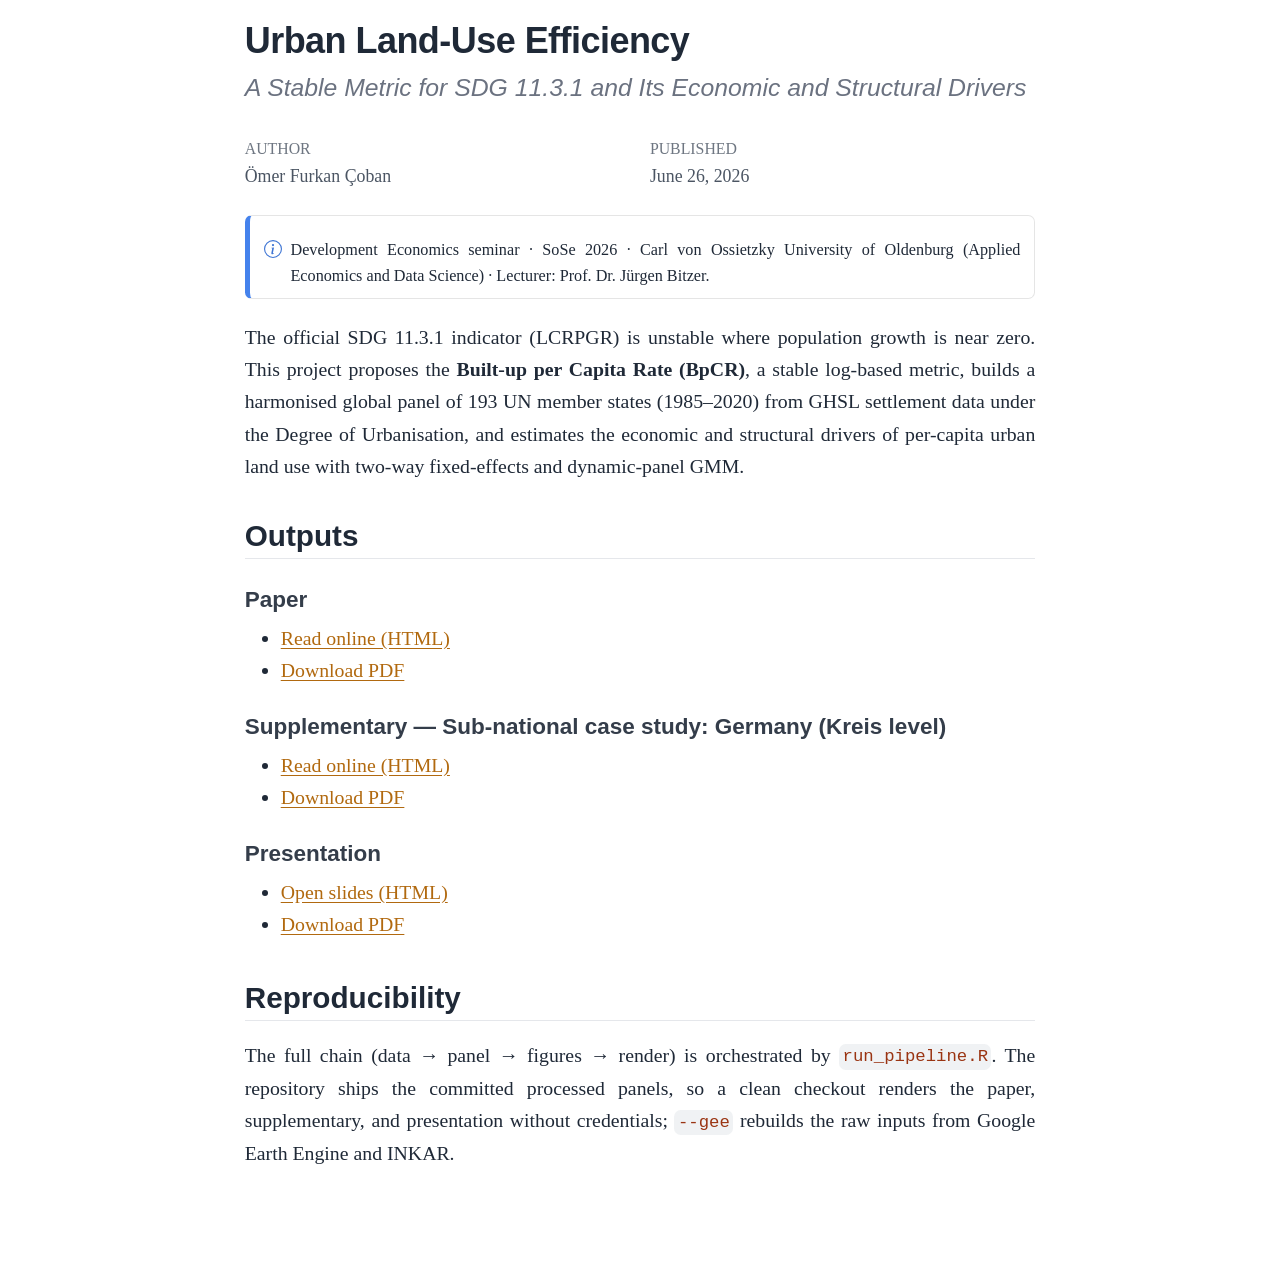
==== index.html @ 26b029e6 "web-site: native academic HTML build of paper, supplementary, presentation + landing page - paper.qm" ====
<!DOCTYPE html>
<html xmlns="http://www.w3.org/1999/xhtml" lang="en" xml:lang="en"><head>

<meta charset="utf-8">
<meta name="generator" content="quarto-1.8.26">

<meta name="viewport" content="width=device-width, initial-scale=1.0, user-scalable=yes">

<meta name="author" content="Ömer Furkan Çoban">
<meta name="dcterms.date" content="2026-06-26">

<title>Urban Land-Use Efficiency</title>
<style>
code{white-space: pre-wrap;}
span.smallcaps{font-variant: small-caps;}
div.columns{display: flex; gap: min(4vw, 1.5em);}
div.column{flex: auto; overflow-x: auto;}
div.hanging-indent{margin-left: 1.5em; text-indent: -1.5em;}
ul.task-list{list-style: none;}
ul.task-list li input[type="checkbox"] {
width: 0.8em;
margin: 0 0.8em 0.2em -1em;  vertical-align: middle;
}
</style>


<script>/*!
 * clipboard.js v2.0.11
 * https://clipboardjs.com/
 *
 * Licensed MIT © Zeno Rocha
 */
!function(t,e){"object"==typeof exports&&"object"==typeof module?module.exports=e():"function"==typeof define&&define.amd?define([],e):"object"==typeof exports?exports.ClipboardJS=e():t.ClipboardJS=e()}(this,function(){return n={686:function(t,e,n){"use strict";n.d(e,{default:function(){return b}});var e=n(279),i=n.n(e),e=n(370),u=n.n(e),e=n(817),r=n.n(e);function c(t){try{return document.execCommand(t)}catch(t){return}}var a=function(t){t=r()(t);return c("cut"),t};function o(t,e){var n,o,t=(n=t,o="rtl"===document.documentElement.getAttribute("dir"),(t=document.createElement("textarea")).style.fontSize="12pt",t.style.border="0",t.style.padding="0",t.style.margin="0",t.style.position="absolute",t.style[o?"right":"left"]="-9999px",o=window.pageYOffset||document.documentElement.scrollTop,t.style.top="".concat(o,"px"),t.setAttribute("readonly",""),t.value=n,t);return e.container.appendChild(t),e=r()(t),c("copy"),t.remove(),e}var f=function(t){var e=1<arguments.length&&void 0!==arguments[1]?arguments[1]:{container:document.body},n="";return"string"==typeof t?n=o(t,e):t instanceof HTMLInputElement&&!["text","search","url","tel","password"].includes(null==t?void 0:t.type)?n=o(t.value,e):(n=r()(t),c("copy")),n};function l(t){return(l="function"==typeof Symbol&&"symbol"==typeof Symbol.iterator?function(t){return typeof t}:function(t){return t&&"function"==typeof Symbol&&t.constructor===Symbol&&t!==Symbol.prototype?"symbol":typeof t})(t)}var s=function(){var t=0<arguments.length&&void 0!==arguments[0]?arguments[0]:{},e=t.action,n=void 0===e?"copy":e,o=t.container,e=t.target,t=t.text;if("copy"!==n&&"cut"!==n)throw new Error('Invalid "action" value, use either "copy" or "cut"');if(void 0!==e){if(!e||"object"!==l(e)||1!==e.nodeType)throw new Error('Invalid "target" value, use a valid Element');if("copy"===n&&e.hasAttribute("disabled"))throw new Error('Invalid "target" attribute. Please use "readonly" instead of "disabled" attribute');if("cut"===n&&(e.hasAttribute("readonly")||e.hasAttribute("disabled")))throw new Error('Invalid "target" attribute. You can\'t cut text from elements with "readonly" or "disabled" attributes')}return t?f(t,{container:o}):e?"cut"===n?a(e):f(e,{container:o}):void 0};function p(t){return(p="function"==typeof Symbol&&"symbol"==typeof Symbol.iterator?function(t){return typeof t}:function(t){return t&&"function"==typeof Symbol&&t.constructor===Symbol&&t!==Symbol.prototype?"symbol":typeof t})(t)}function d(t,e){for(var n=0;n<e.length;n++){var o=e[n];o.enumerable=o.enumerable||!1,o.configurable=!0,"value"in o&&(o.writable=!0),Object.defineProperty(t,o.key,o)}}function y(t,e){return(y=Object.setPrototypeOf||function(t,e){return t.__proto__=e,t})(t,e)}function h(n){var o=function(){if("undefined"==typeof Reflect||!Reflect.construct)return!1;if(Reflect.construct.sham)return!1;if("function"==typeof Proxy)return!0;try{return Date.prototype.toString.call(Reflect.construct(Date,[],function(){})),!0}catch(t){return!1}}();return function(){var t,e=v(n);return t=o?(t=v(this).constructor,Reflect.construct(e,arguments,t)):e.apply(this,arguments),e=this,!(t=t)||"object"!==p(t)&&"function"!=typeof t?function(t){if(void 0!==t)return t;throw new ReferenceError("this hasn't been initialised - super() hasn't been called")}(e):t}}function v(t){return(v=Object.setPrototypeOf?Object.getPrototypeOf:function(t){return t.__proto__||Object.getPrototypeOf(t)})(t)}function m(t,e){t="data-clipboard-".concat(t);if(e.hasAttribute(t))return e.getAttribute(t)}var b=function(){!function(t,e){if("function"!=typeof e&&null!==e)throw new TypeError("Super expression must either be null or a function");t.prototype=Object.create(e&&e.prototype,{constructor:{value:t,writable:!0,configurable:!0}}),e&&y(t,e)}(r,i());var t,e,n,o=h(r);function r(t,e){var n;return function(t){if(!(t instanceof r))throw new TypeError("Cannot call a class as a function")}(this),(n=o.call(this)).resolveOptions(e),n.listenClick(t),n}return t=r,n=[{key:"copy",value:function(t){var e=1<arguments.length&&void 0!==arguments[1]?arguments[1]:{container:document.body};return f(t,e)}},{key:"cut",value:function(t){return a(t)}},{key:"isSupported",value:function(){var t=0<arguments.length&&void 0!==arguments[0]?arguments[0]:["copy","cut"],t="string"==typeof t?[t]:t,e=!!document.queryCommandSupported;return t.forEach(function(t){e=e&&!!document.queryCommandSupported(t)}),e}}],(e=[{key:"resolveOptions",value:function(){var t=0<arguments.length&&void 0!==arguments[0]?arguments[0]:{};this.action="function"==typeof t.action?t.action:this.defaultAction,this.target="function"==typeof t.target?t.target:this.defaultTarget,this.text="function"==typeof t.text?t.text:this.defaultText,this.container="object"===p(t.container)?t.container:document.body}},{key:"listenClick",value:function(t){var e=this;this.listener=u()(t,"click",function(t){return e.onClick(t)})}},{key:"onClick",value:function(t){var e=t.delegateTarget||t.currentTarget,n=this.action(e)||"copy",t=s({action:n,container:this.container,target:this.target(e),text:this.text(e)});this.emit(t?"success":"error",{action:n,text:t,trigger:e,clearSelection:function(){e&&e.focus(),window.getSelection().removeAllRanges()}})}},{key:"defaultAction",value:function(t){return m("action",t)}},{key:"defaultTarget",value:function(t){t=m("target",t);if(t)return document.querySelector(t)}},{key:"defaultText",value:function(t){return m("text",t)}},{key:"destroy",value:function(){this.listener.destroy()}}])&&d(t.prototype,e),n&&d(t,n),r}()},828:function(t){var e;"undefined"==typeof Element||Element.prototype.matches||((e=Element.prototype).matches=e.matchesSelector||e.mozMatchesSelector||e.msMatchesSelector||e.oMatchesSelector||e.webkitMatchesSelector),t.exports=function(t,e){for(;t&&9!==t.nodeType;){if("function"==typeof t.matches&&t.matches(e))return t;t=t.parentNode}}},438:function(t,e,n){var u=n(828);function i(t,e,n,o,r){var i=function(e,n,t,o){return function(t){t.delegateTarget=u(t.target,n),t.delegateTarget&&o.call(e,t)}}.apply(this,arguments);return t.addEventListener(n,i,r),{destroy:function(){t.removeEventListener(n,i,r)}}}t.exports=function(t,e,n,o,r){return"function"==typeof t.addEventListener?i.apply(null,arguments):"function"==typeof n?i.bind(null,document).apply(null,arguments):("string"==typeof t&&(t=document.querySelectorAll(t)),Array.prototype.map.call(t,function(t){return i(t,e,n,o,r)}))}},879:function(t,n){n.node=function(t){return void 0!==t&&t instanceof HTMLElement&&1===t.nodeType},n.nodeList=function(t){var e=Object.prototype.toString.call(t);return void 0!==t&&("[object NodeList]"===e||"[object HTMLCollection]"===e)&&"length"in t&&(0===t.length||n.node(t[0]))},n.string=function(t){return"string"==typeof t||t instanceof String},n.fn=function(t){return"[object Function]"===Object.prototype.toString.call(t)}},370:function(t,e,n){var f=n(879),l=n(438);t.exports=function(t,e,n){if(!t&&!e&&!n)throw new Error("Missing required arguments");if(!f.string(e))throw new TypeError("Second argument must be a String");if(!f.fn(n))throw new TypeError("Third argument must be a Function");if(f.node(t))return c=e,a=n,(u=t).addEventListener(c,a),{destroy:function(){u.removeEventListener(c,a)}};if(f.nodeList(t))return o=t,r=e,i=n,Array.prototype.forEach.call(o,function(t){t.addEventListener(r,i)}),{destroy:function(){Array.prototype.forEach.call(o,function(t){t.removeEventListener(r,i)})}};if(f.string(t))return t=t,e=e,n=n,l(document.body,t,e,n);throw new TypeError("First argument must be a String, HTMLElement, HTMLCollection, or NodeList");var o,r,i,u,c,a}},817:function(t){t.exports=function(t){var e,n="SELECT"===t.nodeName?(t.focus(),t.value):"INPUT"===t.nodeName||"TEXTAREA"===t.nodeName?((e=t.hasAttribute("readonly"))||t.setAttribute("readonly",""),t.select(),t.setSelectionRange(0,t.value.length),e||t.removeAttribute("readonly"),t.value):(t.hasAttribute("contenteditable")&&t.focus(),n=window.getSelection(),(e=document.createRange()).selectNodeContents(t),n.removeAllRanges(),n.addRange(e),n.toString());return n}},279:function(t){function e(){}e.prototype={on:function(t,e,n){var o=this.e||(this.e={});return(o[t]||(o[t]=[])).push({fn:e,ctx:n}),this},once:function(t,e,n){var o=this;function r(){o.off(t,r),e.apply(n,arguments)}return r._=e,this.on(t,r,n)},emit:function(t){for(var e=[].slice.call(arguments,1),n=((this.e||(this.e={}))[t]||[]).slice(),o=0,r=n.length;o<r;o++)n[o].fn.apply(n[o].ctx,e);return this},off:function(t,e){var n=this.e||(this.e={}),o=n[t],r=[];if(o&&e)for(var i=0,u=o.length;i<u;i++)o[i].fn!==e&&o[i].fn._!==e&&r.push(o[i]);return r.length?n[t]=r:delete n[t],this}},t.exports=e,t.exports.TinyEmitter=e}},r={},o.n=function(t){var e=t&&t.__esModule?function(){return t.default}:function(){return t};return o.d(e,{a:e}),e},o.d=function(t,e){for(var n in e)o.o(e,n)&&!o.o(t,n)&&Object.defineProperty(t,n,{enumerable:!0,get:e[n]})},o.o=function(t,e){return Object.prototype.hasOwnProperty.call(t,e)},o(686).default;function o(t){if(r[t])return r[t].exports;var e=r[t]={exports:{}};return n[t](e,e.exports,o),e.exports}var n,r});</script>
<script src="[data-uri]" type="module"></script>
<script src="[data-uri]" type="module"></script>
<script src="[data-uri]" type="module"></script>
<script>/**
 * @popperjs/core v2.11.7 - MIT License
 */

!function(e,t){"object"==typeof exports&&"undefined"!=typeof module?t(exports):"function"==typeof define&&define.amd?define(["exports"],t):t((e="undefined"!=typeof globalThis?globalThis:e||self).Popper={})}(this,(function(e){"use strict";function t(e){if(null==e)return window;if("[object Window]"!==e.toString()){var t=e.ownerDocument;return t&&t.defaultView||window}return e}function n(e){return e instanceof t(e).Element||e instanceof Element}function r(e){return e instanceof t(e).HTMLElement||e instanceof HTMLElement}function o(e){return"undefined"!=typeof ShadowRoot&&(e instanceof t(e).ShadowRoot||e instanceof ShadowRoot)}var i=Math.max,a=Math.min,s=Math.round;function f(){var e=navigator.userAgentData;return null!=e&&e.brands&&Array.isArray(e.brands)?e.brands.map((function(e){return e.brand+"/"+e.version})).join(" "):navigator.userAgent}function c(){return!/^((?!chrome|android).)*safari/i.test(f())}function p(e,o,i){void 0===o&&(o=!1),void 0===i&&(i=!1);var a=e.getBoundingClientRect(),f=1,p=1;o&&r(e)&&(f=e.offsetWidth>0&&s(a.width)/e.offsetWidth||1,p=e.offsetHeight>0&&s(a.height)/e.offsetHeight||1);var u=(n(e)?t(e):window).visualViewport,l=!c()&&i,d=(a.left+(l&&u?u.offsetLeft:0))/f,h=(a.top+(l&&u?u.offsetTop:0))/p,m=a.width/f,v=a.height/p;return{width:m,height:v,top:h,right:d+m,bottom:h+v,left:d,x:d,y:h}}function u(e){var n=t(e);return{scrollLeft:n.pageXOffset,scrollTop:n.pageYOffset}}function l(e){return e?(e.nodeName||"").toLowerCase():null}function d(e){return((n(e)?e.ownerDocument:e.document)||window.document).documentElement}function h(e){return p(d(e)).left+u(e).scrollLeft}function m(e){return t(e).getComputedStyle(e)}function v(e){var t=m(e),n=t.overflow,r=t.overflowX,o=t.overflowY;return/auto|scroll|overlay|hidden/.test(n+o+r)}function y(e,n,o){void 0===o&&(o=!1);var i,a,f=r(n),c=r(n)&&function(e){var t=e.getBoundingClientRect(),n=s(t.width)/e.offsetWidth||1,r=s(t.height)/e.offsetHeight||1;return 1!==n||1!==r}(n),m=d(n),y=p(e,c,o),g={scrollLeft:0,scrollTop:0},b={x:0,y:0};return(f||!f&&!o)&&(("body"!==l(n)||v(m))&&(g=(i=n)!==t(i)&&r(i)?{scrollLeft:(a=i).scrollLeft,scrollTop:a.scrollTop}:u(i)),r(n)?((b=p(n,!0)).x+=n.clientLeft,b.y+=n.clientTop):m&&(b.x=h(m))),{x:y.left+g.scrollLeft-b.x,y:y.top+g.scrollTop-b.y,width:y.width,height:y.height}}function g(e){var t=p(e),n=e.offsetWidth,r=e.offsetHeight;return Math.abs(t.width-n)<=1&&(n=t.width),Math.abs(t.height-r)<=1&&(r=t.height),{x:e.offsetLeft,y:e.offsetTop,width:n,height:r}}function b(e){return"html"===l(e)?e:e.assignedSlot||e.parentNode||(o(e)?e.host:null)||d(e)}function x(e){return["html","body","#document"].indexOf(l(e))>=0?e.ownerDocument.body:r(e)&&v(e)?e:x(b(e))}function w(e,n){var r;void 0===n&&(n=[]);var o=x(e),i=o===(null==(r=e.ownerDocument)?void 0:r.body),a=t(o),s=i?[a].concat(a.visualViewport||[],v(o)?o:[]):o,f=n.concat(s);return i?f:f.concat(w(b(s)))}function O(e){return["table","td","th"].indexOf(l(e))>=0}function j(e){return r(e)&&"fixed"!==m(e).position?e.offsetParent:null}function E(e){for(var n=t(e),i=j(e);i&&O(i)&&"static"===m(i).position;)i=j(i);return i&&("html"===l(i)||"body"===l(i)&&"static"===m(i).position)?n:i||function(e){var t=/firefox/i.test(f());if(/Trident/i.test(f())&&r(e)&&"fixed"===m(e).position)return null;var n=b(e);for(o(n)&&(n=n.host);r(n)&&["html","body"].indexOf(l(n))<0;){var i=m(n);if("none"!==i.transform||"none"!==i.perspective||"paint"===i.contain||-1!==["transform","perspective"].indexOf(i.willChange)||t&&"filter"===i.willChange||t&&i.filter&&"none"!==i.filter)return n;n=n.parentNode}return null}(e)||n}var D="top",A="bottom",L="right",P="left",M="auto",k=[D,A,L,P],W="start",B="end",H="viewport",T="popper",R=k.reduce((function(e,t){return e.concat([t+"-"+W,t+"-"+B])}),[]),S=[].concat(k,[M]).reduce((function(e,t){return e.concat([t,t+"-"+W,t+"-"+B])}),[]),V=["beforeRead","read","afterRead","beforeMain","main","afterMain","beforeWrite","write","afterWrite"];function q(e){var t=new Map,n=new Set,r=[];function o(e){n.add(e.name),[].concat(e.requires||[],e.requiresIfExists||[]).forEach((function(e){if(!n.has(e)){var r=t.get(e);r&&o(r)}})),r.push(e)}return e.forEach((function(e){t.set(e.name,e)})),e.forEach((function(e){n.has(e.name)||o(e)})),r}function C(e){return e.split("-")[0]}function N(e,t){var n=t.getRootNode&&t.getRootNode();if(e.contains(t))return!0;if(n&&o(n)){var r=t;do{if(r&&e.isSameNode(r))return!0;r=r.parentNode||r.host}while(r)}return!1}function I(e){return Object.assign({},e,{left:e.x,top:e.y,right:e.x+e.width,bottom:e.y+e.height})}function _(e,r,o){return r===H?I(function(e,n){var r=t(e),o=d(e),i=r.visualViewport,a=o.clientWidth,s=o.clientHeight,f=0,p=0;if(i){a=i.width,s=i.height;var u=c();(u||!u&&"fixed"===n)&&(f=i.offsetLeft,p=i.offsetTop)}return{width:a,height:s,x:f+h(e),y:p}}(e,o)):n(r)?function(e,t){var n=p(e,!1,"fixed"===t);return n.top=n.top+e.clientTop,n.left=n.left+e.clientLeft,n.bottom=n.top+e.clientHeight,n.right=n.left+e.clientWidth,n.width=e.clientWidth,n.height=e.clientHeight,n.x=n.left,n.y=n.top,n}(r,o):I(function(e){var t,n=d(e),r=u(e),o=null==(t=e.ownerDocument)?void 0:t.body,a=i(n.scrollWidth,n.clientWidth,o?o.scrollWidth:0,o?o.clientWidth:0),s=i(n.scrollHeight,n.clientHeight,o?o.scrollHeight:0,o?o.clientHeight:0),f=-r.scrollLeft+h(e),c=-r.scrollTop;return"rtl"===m(o||n).direction&&(f+=i(n.clientWidth,o?o.clientWidth:0)-a),{width:a,height:s,x:f,y:c}}(d(e)))}function F(e,t,o,s){var f="clippingParents"===t?function(e){var t=w(b(e)),o=["absolute","fixed"].indexOf(m(e).position)>=0&&r(e)?E(e):e;return n(o)?t.filter((function(e){return n(e)&&N(e,o)&&"body"!==l(e)})):[]}(e):[].concat(t),c=[].concat(f,[o]),p=c[0],u=c.reduce((function(t,n){var r=_(e,n,s);return t.top=i(r.top,t.top),t.right=a(r.right,t.right),t.bottom=a(r.bottom,t.bottom),t.left=i(r.left,t.left),t}),_(e,p,s));return u.width=u.right-u.left,u.height=u.bottom-u.top,u.x=u.left,u.y=u.top,u}function U(e){return e.split("-")[1]}function z(e){return["top","bottom"].indexOf(e)>=0?"x":"y"}function X(e){var t,n=e.reference,r=e.element,o=e.placement,i=o?C(o):null,a=o?U(o):null,s=n.x+n.width/2-r.width/2,f=n.y+n.height/2-r.height/2;switch(i){case D:t={x:s,y:n.y-r.height};break;case A:t={x:s,y:n.y+n.height};break;case L:t={x:n.x+n.width,y:f};break;case P:t={x:n.x-r.width,y:f};break;default:t={x:n.x,y:n.y}}var c=i?z(i):null;if(null!=c){var p="y"===c?"height":"width";switch(a){case W:t[c]=t[c]-(n[p]/2-r[p]/2);break;case B:t[c]=t[c]+(n[p]/2-r[p]/2)}}return t}function Y(e){return Object.assign({},{top:0,right:0,bottom:0,left:0},e)}function G(e,t){return t.reduce((function(t,n){return t[n]=e,t}),{})}function J(e,t){void 0===t&&(t={});var r=t,o=r.placement,i=void 0===o?e.placement:o,a=r.strategy,s=void 0===a?e.strategy:a,f=r.boundary,c=void 0===f?"clippingParents":f,u=r.rootBoundary,l=void 0===u?H:u,h=r.elementContext,m=void 0===h?T:h,v=r.altBoundary,y=void 0!==v&&v,g=r.padding,b=void 0===g?0:g,x=Y("number"!=typeof b?b:G(b,k)),w=m===T?"reference":T,O=e.rects.popper,j=e.elements[y?w:m],E=F(n(j)?j:j.contextElement||d(e.elements.popper),c,l,s),P=p(e.elements.reference),M=X({reference:P,element:O,strategy:"absolute",placement:i}),W=I(Object.assign({},O,M)),B=m===T?W:P,R={top:E.top-B.top+x.top,bottom:B.bottom-E.bottom+x.bottom,left:E.left-B.left+x.left,right:B.right-E.right+x.right},S=e.modifiersData.offset;if(m===T&&S){var V=S[i];Object.keys(R).forEach((function(e){var t=[L,A].indexOf(e)>=0?1:-1,n=[D,A].indexOf(e)>=0?"y":"x";R[e]+=V[n]*t}))}return R}var K={placement:"bottom",modifiers:[],strategy:"absolute"};function Q(){for(var e=arguments.length,t=new Array(e),n=0;n<e;n++)t[n]=arguments[n];return!t.some((function(e){return!(e&&"function"==typeof e.getBoundingClientRect)}))}function Z(e){void 0===e&&(e={});var t=e,r=t.defaultModifiers,o=void 0===r?[]:r,i=t.defaultOptions,a=void 0===i?K:i;return function(e,t,r){void 0===r&&(r=a);var i,s,f={placement:"bottom",orderedModifiers:[],options:Object.assign({},K,a),modifiersData:{},elements:{reference:e,popper:t},attributes:{},styles:{}},c=[],p=!1,u={state:f,setOptions:function(r){var i="function"==typeof r?r(f.options):r;l(),f.options=Object.assign({},a,f.options,i),f.scrollParents={reference:n(e)?w(e):e.contextElement?w(e.contextElement):[],popper:w(t)};var s,p,d=function(e){var t=q(e);return V.reduce((function(e,n){return e.concat(t.filter((function(e){return e.phase===n})))}),[])}((s=[].concat(o,f.options.modifiers),p=s.reduce((function(e,t){var n=e[t.name];return e[t.name]=n?Object.assign({},n,t,{options:Object.assign({},n.options,t.options),data:Object.assign({},n.data,t.data)}):t,e}),{}),Object.keys(p).map((function(e){return p[e]}))));return f.orderedModifiers=d.filter((function(e){return e.enabled})),f.orderedModifiers.forEach((function(e){var t=e.name,n=e.options,r=void 0===n?{}:n,o=e.effect;if("function"==typeof o){var i=o({state:f,name:t,instance:u,options:r}),a=function(){};c.push(i||a)}})),u.update()},forceUpdate:function(){if(!p){var e=f.elements,t=e.reference,n=e.popper;if(Q(t,n)){f.rects={reference:y(t,E(n),"fixed"===f.options.strategy),popper:g(n)},f.reset=!1,f.placement=f.options.placement,f.orderedModifiers.forEach((function(e){return f.modifiersData[e.name]=Object.assign({},e.data)}));for(var r=0;r<f.orderedModifiers.length;r++)if(!0!==f.reset){var o=f.orderedModifiers[r],i=o.fn,a=o.options,s=void 0===a?{}:a,c=o.name;"function"==typeof i&&(f=i({state:f,options:s,name:c,instance:u})||f)}else f.reset=!1,r=-1}}},update:(i=function(){return new Promise((function(e){u.forceUpdate(),e(f)}))},function(){return s||(s=new Promise((function(e){Promise.resolve().then((function(){s=void 0,e(i())}))}))),s}),destroy:function(){l(),p=!0}};if(!Q(e,t))return u;function l(){c.forEach((function(e){return e()})),c=[]}return u.setOptions(r).then((function(e){!p&&r.onFirstUpdate&&r.onFirstUpdate(e)})),u}}var $={passive:!0};var ee={name:"eventListeners",enabled:!0,phase:"write",fn:function(){},effect:function(e){var n=e.state,r=e.instance,o=e.options,i=o.scroll,a=void 0===i||i,s=o.resize,f=void 0===s||s,c=t(n.elements.popper),p=[].concat(n.scrollParents.reference,n.scrollParents.popper);return a&&p.forEach((function(e){e.addEventListener("scroll",r.update,$)})),f&&c.addEventListener("resize",r.update,$),function(){a&&p.forEach((function(e){e.removeEventListener("scroll",r.update,$)})),f&&c.removeEventListener("resize",r.update,$)}},data:{}};var te={name:"popperOffsets",enabled:!0,phase:"read",fn:function(e){var t=e.state,n=e.name;t.modifiersData[n]=X({reference:t.rects.reference,element:t.rects.popper,strategy:"absolute",placement:t.placement})},data:{}},ne={top:"auto",right:"auto",bottom:"auto",left:"auto"};function re(e){var n,r=e.popper,o=e.popperRect,i=e.placement,a=e.variation,f=e.offsets,c=e.position,p=e.gpuAcceleration,u=e.adaptive,l=e.roundOffsets,h=e.isFixed,v=f.x,y=void 0===v?0:v,g=f.y,b=void 0===g?0:g,x="function"==typeof l?l({x:y,y:b}):{x:y,y:b};y=x.x,b=x.y;var w=f.hasOwnProperty("x"),O=f.hasOwnProperty("y"),j=P,M=D,k=window;if(u){var W=E(r),H="clientHeight",T="clientWidth";if(W===t(r)&&"static"!==m(W=d(r)).position&&"absolute"===c&&(H="scrollHeight",T="scrollWidth"),W=W,i===D||(i===P||i===L)&&a===B)M=A,b-=(h&&W===k&&k.visualViewport?k.visualViewport.height:W[H])-o.height,b*=p?1:-1;if(i===P||(i===D||i===A)&&a===B)j=L,y-=(h&&W===k&&k.visualViewport?k.visualViewport.width:W[T])-o.width,y*=p?1:-1}var R,S=Object.assign({position:c},u&&ne),V=!0===l?function(e,t){var n=e.x,r=e.y,o=t.devicePixelRatio||1;return{x:s(n*o)/o||0,y:s(r*o)/o||0}}({x:y,y:b},t(r)):{x:y,y:b};return y=V.x,b=V.y,p?Object.assign({},S,((R={})[M]=O?"0":"",R[j]=w?"0":"",R.transform=(k.devicePixelRatio||1)<=1?"translate("+y+"px, "+b+"px)":"translate3d("+y+"px, "+b+"px, 0)",R)):Object.assign({},S,((n={})[M]=O?b+"px":"",n[j]=w?y+"px":"",n.transform="",n))}var oe={name:"computeStyles",enabled:!0,phase:"beforeWrite",fn:function(e){var t=e.state,n=e.options,r=n.gpuAcceleration,o=void 0===r||r,i=n.adaptive,a=void 0===i||i,s=n.roundOffsets,f=void 0===s||s,c={placement:C(t.placement),variation:U(t.placement),popper:t.elements.popper,popperRect:t.rects.popper,gpuAcceleration:o,isFixed:"fixed"===t.options.strategy};null!=t.modifiersData.popperOffsets&&(t.styles.popper=Object.assign({},t.styles.popper,re(Object.assign({},c,{offsets:t.modifiersData.popperOffsets,position:t.options.strategy,adaptive:a,roundOffsets:f})))),null!=t.modifiersData.arrow&&(t.styles.arrow=Object.assign({},t.styles.arrow,re(Object.assign({},c,{offsets:t.modifiersData.arrow,position:"absolute",adaptive:!1,roundOffsets:f})))),t.attributes.popper=Object.assign({},t.attributes.popper,{"data-popper-placement":t.placement})},data:{}};var ie={name:"applyStyles",enabled:!0,phase:"write",fn:function(e){var t=e.state;Object.keys(t.elements).forEach((function(e){var n=t.styles[e]||{},o=t.attributes[e]||{},i=t.elements[e];r(i)&&l(i)&&(Object.assign(i.style,n),Object.keys(o).forEach((function(e){var t=o[e];!1===t?i.removeAttribute(e):i.setAttribute(e,!0===t?"":t)})))}))},effect:function(e){var t=e.state,n={popper:{position:t.options.strategy,left:"0",top:"0",margin:"0"},arrow:{position:"absolute"},reference:{}};return Object.assign(t.elements.popper.style,n.popper),t.styles=n,t.elements.arrow&&Object.assign(t.elements.arrow.style,n.arrow),function(){Object.keys(t.elements).forEach((function(e){var o=t.elements[e],i=t.attributes[e]||{},a=Object.keys(t.styles.hasOwnProperty(e)?t.styles[e]:n[e]).reduce((function(e,t){return e[t]="",e}),{});r(o)&&l(o)&&(Object.assign(o.style,a),Object.keys(i).forEach((function(e){o.removeAttribute(e)})))}))}},requires:["computeStyles"]};var ae={name:"offset",enabled:!0,phase:"main",requires:["popperOffsets"],fn:function(e){var t=e.state,n=e.options,r=e.name,o=n.offset,i=void 0===o?[0,0]:o,a=S.reduce((function(e,n){return e[n]=function(e,t,n){var r=C(e),o=[P,D].indexOf(r)>=0?-1:1,i="function"==typeof n?n(Object.assign({},t,{placement:e})):n,a=i[0],s=i[1];return a=a||0,s=(s||0)*o,[P,L].indexOf(r)>=0?{x:s,y:a}:{x:a,y:s}}(n,t.rects,i),e}),{}),s=a[t.placement],f=s.x,c=s.y;null!=t.modifiersData.popperOffsets&&(t.modifiersData.popperOffsets.x+=f,t.modifiersData.popperOffsets.y+=c),t.modifiersData[r]=a}},se={left:"right",right:"left",bottom:"top",top:"bottom"};function fe(e){return e.replace(/left|right|bottom|top/g,(function(e){return se[e]}))}var ce={start:"end",end:"start"};function pe(e){return e.replace(/start|end/g,(function(e){return ce[e]}))}function ue(e,t){void 0===t&&(t={});var n=t,r=n.placement,o=n.boundary,i=n.rootBoundary,a=n.padding,s=n.flipVariations,f=n.allowedAutoPlacements,c=void 0===f?S:f,p=U(r),u=p?s?R:R.filter((function(e){return U(e)===p})):k,l=u.filter((function(e){return c.indexOf(e)>=0}));0===l.length&&(l=u);var d=l.reduce((function(t,n){return t[n]=J(e,{placement:n,boundary:o,rootBoundary:i,padding:a})[C(n)],t}),{});return Object.keys(d).sort((function(e,t){return d[e]-d[t]}))}var le={name:"flip",enabled:!0,phase:"main",fn:function(e){var t=e.state,n=e.options,r=e.name;if(!t.modifiersData[r]._skip){for(var o=n.mainAxis,i=void 0===o||o,a=n.altAxis,s=void 0===a||a,f=n.fallbackPlacements,c=n.padding,p=n.boundary,u=n.rootBoundary,l=n.altBoundary,d=n.flipVariations,h=void 0===d||d,m=n.allowedAutoPlacements,v=t.options.placement,y=C(v),g=f||(y===v||!h?[fe(v)]:function(e){if(C(e)===M)return[];var t=fe(e);return[pe(e),t,pe(t)]}(v)),b=[v].concat(g).reduce((function(e,n){return e.concat(C(n)===M?ue(t,{placement:n,boundary:p,rootBoundary:u,padding:c,flipVariations:h,allowedAutoPlacements:m}):n)}),[]),x=t.rects.reference,w=t.rects.popper,O=new Map,j=!0,E=b[0],k=0;k<b.length;k++){var B=b[k],H=C(B),T=U(B)===W,R=[D,A].indexOf(H)>=0,S=R?"width":"height",V=J(t,{placement:B,boundary:p,rootBoundary:u,altBoundary:l,padding:c}),q=R?T?L:P:T?A:D;x[S]>w[S]&&(q=fe(q));var N=fe(q),I=[];if(i&&I.push(V[H]<=0),s&&I.push(V[q]<=0,V[N]<=0),I.every((function(e){return e}))){E=B,j=!1;break}O.set(B,I)}if(j)for(var _=function(e){var t=b.find((function(t){var n=O.get(t);if(n)return n.slice(0,e).every((function(e){return e}))}));if(t)return E=t,"break"},F=h?3:1;F>0;F--){if("break"===_(F))break}t.placement!==E&&(t.modifiersData[r]._skip=!0,t.placement=E,t.reset=!0)}},requiresIfExists:["offset"],data:{_skip:!1}};function de(e,t,n){return i(e,a(t,n))}var he={name:"preventOverflow",enabled:!0,phase:"main",fn:function(e){var t=e.state,n=e.options,r=e.name,o=n.mainAxis,s=void 0===o||o,f=n.altAxis,c=void 0!==f&&f,p=n.boundary,u=n.rootBoundary,l=n.altBoundary,d=n.padding,h=n.tether,m=void 0===h||h,v=n.tetherOffset,y=void 0===v?0:v,b=J(t,{boundary:p,rootBoundary:u,padding:d,altBoundary:l}),x=C(t.placement),w=U(t.placement),O=!w,j=z(x),M="x"===j?"y":"x",k=t.modifiersData.popperOffsets,B=t.rects.reference,H=t.rects.popper,T="function"==typeof y?y(Object.assign({},t.rects,{placement:t.placement})):y,R="number"==typeof T?{mainAxis:T,altAxis:T}:Object.assign({mainAxis:0,altAxis:0},T),S=t.modifiersData.offset?t.modifiersData.offset[t.placement]:null,V={x:0,y:0};if(k){if(s){var q,N="y"===j?D:P,I="y"===j?A:L,_="y"===j?"height":"width",F=k[j],X=F+b[N],Y=F-b[I],G=m?-H[_]/2:0,K=w===W?B[_]:H[_],Q=w===W?-H[_]:-B[_],Z=t.elements.arrow,$=m&&Z?g(Z):{width:0,height:0},ee=t.modifiersData["arrow#persistent"]?t.modifiersData["arrow#persistent"].padding:{top:0,right:0,bottom:0,left:0},te=ee[N],ne=ee[I],re=de(0,B[_],$[_]),oe=O?B[_]/2-G-re-te-R.mainAxis:K-re-te-R.mainAxis,ie=O?-B[_]/2+G+re+ne+R.mainAxis:Q+re+ne+R.mainAxis,ae=t.elements.arrow&&E(t.elements.arrow),se=ae?"y"===j?ae.clientTop||0:ae.clientLeft||0:0,fe=null!=(q=null==S?void 0:S[j])?q:0,ce=F+ie-fe,pe=de(m?a(X,F+oe-fe-se):X,F,m?i(Y,ce):Y);k[j]=pe,V[j]=pe-F}if(c){var ue,le="x"===j?D:P,he="x"===j?A:L,me=k[M],ve="y"===M?"height":"width",ye=me+b[le],ge=me-b[he],be=-1!==[D,P].indexOf(x),xe=null!=(ue=null==S?void 0:S[M])?ue:0,we=be?ye:me-B[ve]-H[ve]-xe+R.altAxis,Oe=be?me+B[ve]+H[ve]-xe-R.altAxis:ge,je=m&&be?function(e,t,n){var r=de(e,t,n);return r>n?n:r}(we,me,Oe):de(m?we:ye,me,m?Oe:ge);k[M]=je,V[M]=je-me}t.modifiersData[r]=V}},requiresIfExists:["offset"]};var me={name:"arrow",enabled:!0,phase:"main",fn:function(e){var t,n=e.state,r=e.name,o=e.options,i=n.elements.arrow,a=n.modifiersData.popperOffsets,s=C(n.placement),f=z(s),c=[P,L].indexOf(s)>=0?"height":"width";if(i&&a){var p=function(e,t){return Y("number"!=typeof(e="function"==typeof e?e(Object.assign({},t.rects,{placement:t.placement})):e)?e:G(e,k))}(o.padding,n),u=g(i),l="y"===f?D:P,d="y"===f?A:L,h=n.rects.reference[c]+n.rects.reference[f]-a[f]-n.rects.popper[c],m=a[f]-n.rects.reference[f],v=E(i),y=v?"y"===f?v.clientHeight||0:v.clientWidth||0:0,b=h/2-m/2,x=p[l],w=y-u[c]-p[d],O=y/2-u[c]/2+b,j=de(x,O,w),M=f;n.modifiersData[r]=((t={})[M]=j,t.centerOffset=j-O,t)}},effect:function(e){var t=e.state,n=e.options.element,r=void 0===n?"[data-popper-arrow]":n;null!=r&&("string"!=typeof r||(r=t.elements.popper.querySelector(r)))&&N(t.elements.popper,r)&&(t.elements.arrow=r)},requires:["popperOffsets"],requiresIfExists:["preventOverflow"]};function ve(e,t,n){return void 0===n&&(n={x:0,y:0}),{top:e.top-t.height-n.y,right:e.right-t.width+n.x,bottom:e.bottom-t.height+n.y,left:e.left-t.width-n.x}}function ye(e){return[D,L,A,P].some((function(t){return e[t]>=0}))}var ge={name:"hide",enabled:!0,phase:"main",requiresIfExists:["preventOverflow"],fn:function(e){var t=e.state,n=e.name,r=t.rects.reference,o=t.rects.popper,i=t.modifiersData.preventOverflow,a=J(t,{elementContext:"reference"}),s=J(t,{altBoundary:!0}),f=ve(a,r),c=ve(s,o,i),p=ye(f),u=ye(c);t.modifiersData[n]={referenceClippingOffsets:f,popperEscapeOffsets:c,isReferenceHidden:p,hasPopperEscaped:u},t.attributes.popper=Object.assign({},t.attributes.popper,{"data-popper-reference-hidden":p,"data-popper-escaped":u})}},be=Z({defaultModifiers:[ee,te,oe,ie]}),xe=[ee,te,oe,ie,ae,le,he,me,ge],we=Z({defaultModifiers:xe});e.applyStyles=ie,e.arrow=me,e.computeStyles=oe,e.createPopper=we,e.createPopperLite=be,e.defaultModifiers=xe,e.detectOverflow=J,e.eventListeners=ee,e.flip=le,e.hide=ge,e.offset=ae,e.popperGenerator=Z,e.popperOffsets=te,e.preventOverflow=he,Object.defineProperty(e,"__esModule",{value:!0})}));

</script>
<script>!function(e,t){"object"==typeof exports&&"undefined"!=typeof module?module.exports=t(require("@popperjs/core")):"function"==typeof define&&define.amd?define(["@popperjs/core"],t):(e=e||self).tippy=t(e.Popper)}(this,(function(e){"use strict";var t={passive:!0,capture:!0},n=function(){return document.body};function r(e,t,n){if(Array.isArray(e)){var r=e[t];return null==r?Array.isArray(n)?n[t]:n:r}return e}function o(e,t){var n={}.toString.call(e);return 0===n.indexOf("[object")&&n.indexOf(t+"]")>-1}function i(e,t){return"function"==typeof e?e.apply(void 0,t):e}function a(e,t){return 0===t?e:function(r){clearTimeout(n),n=setTimeout((function(){e(r)}),t)};var n}function s(e,t){var n=Object.assign({},e);return t.forEach((function(e){delete n[e]})),n}function u(e){return[].concat(e)}function c(e,t){-1===e.indexOf(t)&&e.push(t)}function p(e){return e.split("-")[0]}function f(e){return[].slice.call(e)}function l(e){return Object.keys(e).reduce((function(t,n){return void 0!==e[n]&&(t[n]=e[n]),t}),{})}function d(){return document.createElement("div")}function v(e){return["Element","Fragment"].some((function(t){return o(e,t)}))}function m(e){return o(e,"MouseEvent")}function g(e){return!(!e||!e._tippy||e._tippy.reference!==e)}function h(e){return v(e)?[e]:function(e){return o(e,"NodeList")}(e)?f(e):Array.isArray(e)?e:f(document.querySelectorAll(e))}function b(e,t){e.forEach((function(e){e&&(e.style.transitionDuration=t+"ms")}))}function y(e,t){e.forEach((function(e){e&&e.setAttribute("data-state",t)}))}function w(e){var t,n=u(e)[0];return null!=n&&null!=(t=n.ownerDocument)&&t.body?n.ownerDocument:document}function E(e,t,n){var r=t+"EventListener";["transitionend","webkitTransitionEnd"].forEach((function(t){e[r](t,n)}))}function O(e,t){for(var n=t;n;){var r;if(e.contains(n))return!0;n=null==n.getRootNode||null==(r=n.getRootNode())?void 0:r.host}return!1}var x={isTouch:!1},C=0;function T(){x.isTouch||(x.isTouch=!0,window.performance&&document.addEventListener("mousemove",A))}function A(){var e=performance.now();e-C<20&&(x.isTouch=!1,document.removeEventListener("mousemove",A)),C=e}function L(){var e=document.activeElement;if(g(e)){var t=e._tippy;e.blur&&!t.state.isVisible&&e.blur()}}var D=!!("undefined"!=typeof window&&"undefined"!=typeof document)&&!!window.msCrypto,R=Object.assign({appendTo:n,aria:{content:"auto",expanded:"auto"},delay:0,duration:[300,250],getReferenceClientRect:null,hideOnClick:!0,ignoreAttributes:!1,interactive:!1,interactiveBorder:2,interactiveDebounce:0,moveTransition:"",offset:[0,10],onAfterUpdate:function(){},onBeforeUpdate:function(){},onCreate:function(){},onDestroy:function(){},onHidden:function(){},onHide:function(){},onMount:function(){},onShow:function(){},onShown:function(){},onTrigger:function(){},onUntrigger:function(){},onClickOutside:function(){},placement:"top",plugins:[],popperOptions:{},render:null,showOnCreate:!1,touch:!0,trigger:"mouseenter focus",triggerTarget:null},{animateFill:!1,followCursor:!1,inlinePositioning:!1,sticky:!1},{allowHTML:!1,animation:"fade",arrow:!0,content:"",inertia:!1,maxWidth:350,role:"tooltip",theme:"",zIndex:9999}),k=Object.keys(R);function P(e){var t=(e.plugins||[]).reduce((function(t,n){var r,o=n.name,i=n.defaultValue;o&&(t[o]=void 0!==e[o]?e[o]:null!=(r=R[o])?r:i);return t}),{});return Object.assign({},e,t)}function j(e,t){var n=Object.assign({},t,{content:i(t.content,[e])},t.ignoreAttributes?{}:function(e,t){return(t?Object.keys(P(Object.assign({},R,{plugins:t}))):k).reduce((function(t,n){var r=(e.getAttribute("data-tippy-"+n)||"").trim();if(!r)return t;if("content"===n)t[n]=r;else try{t[n]=JSON.parse(r)}catch(e){t[n]=r}return t}),{})}(e,t.plugins));return n.aria=Object.assign({},R.aria,n.aria),n.aria={expanded:"auto"===n.aria.expanded?t.interactive:n.aria.expanded,content:"auto"===n.aria.content?t.interactive?null:"describedby":n.aria.content},n}function M(e,t){e.innerHTML=t}function V(e){var t=d();return!0===e?t.className="tippy-arrow":(t.className="tippy-svg-arrow",v(e)?t.appendChild(e):M(t,e)),t}function I(e,t){v(t.content)?(M(e,""),e.appendChild(t.content)):"function"!=typeof t.content&&(t.allowHTML?M(e,t.content):e.textContent=t.content)}function S(e){var t=e.firstElementChild,n=f(t.children);return{box:t,content:n.find((function(e){return e.classList.contains("tippy-content")})),arrow:n.find((function(e){return e.classList.contains("tippy-arrow")||e.classList.contains("tippy-svg-arrow")})),backdrop:n.find((function(e){return e.classList.contains("tippy-backdrop")}))}}function N(e){var t=d(),n=d();n.className="tippy-box",n.setAttribute("data-state","hidden"),n.setAttribute("tabindex","-1");var r=d();function o(n,r){var o=S(t),i=o.box,a=o.content,s=o.arrow;r.theme?i.setAttribute("data-theme",r.theme):i.removeAttribute("data-theme"),"string"==typeof r.animation?i.setAttribute("data-animation",r.animation):i.removeAttribute("data-animation"),r.inertia?i.setAttribute("data-inertia",""):i.removeAttribute("data-inertia"),i.style.maxWidth="number"==typeof r.maxWidth?r.maxWidth+"px":r.maxWidth,r.role?i.setAttribute("role",r.role):i.removeAttribute("role"),n.content===r.content&&n.allowHTML===r.allowHTML||I(a,e.props),r.arrow?s?n.arrow!==r.arrow&&(i.removeChild(s),i.appendChild(V(r.arrow))):i.appendChild(V(r.arrow)):s&&i.removeChild(s)}return r.className="tippy-content",r.setAttribute("data-state","hidden"),I(r,e.props),t.appendChild(n),n.appendChild(r),o(e.props,e.props),{popper:t,onUpdate:o}}N.$$tippy=!0;var B=1,H=[],U=[];function _(o,s){var v,g,h,C,T,A,L,k,M=j(o,Object.assign({},R,P(l(s)))),V=!1,I=!1,N=!1,_=!1,F=[],W=a(we,M.interactiveDebounce),X=B++,Y=(k=M.plugins).filter((function(e,t){return k.indexOf(e)===t})),$={id:X,reference:o,popper:d(),popperInstance:null,props:M,state:{isEnabled:!0,isVisible:!1,isDestroyed:!1,isMounted:!1,isShown:!1},plugins:Y,clearDelayTimeouts:function(){clearTimeout(v),clearTimeout(g),cancelAnimationFrame(h)},setProps:function(e){if($.state.isDestroyed)return;ae("onBeforeUpdate",[$,e]),be();var t=$.props,n=j(o,Object.assign({},t,l(e),{ignoreAttributes:!0}));$.props=n,he(),t.interactiveDebounce!==n.interactiveDebounce&&(ce(),W=a(we,n.interactiveDebounce));t.triggerTarget&&!n.triggerTarget?u(t.triggerTarget).forEach((function(e){e.removeAttribute("aria-expanded")})):n.triggerTarget&&o.removeAttribute("aria-expanded");ue(),ie(),J&&J(t,n);$.popperInstance&&(Ce(),Ae().forEach((function(e){requestAnimationFrame(e._tippy.popperInstance.forceUpdate)})));ae("onAfterUpdate",[$,e])},setContent:function(e){$.setProps({content:e})},show:function(){var e=$.state.isVisible,t=$.state.isDestroyed,o=!$.state.isEnabled,a=x.isTouch&&!$.props.touch,s=r($.props.duration,0,R.duration);if(e||t||o||a)return;if(te().hasAttribute("disabled"))return;if(ae("onShow",[$],!1),!1===$.props.onShow($))return;$.state.isVisible=!0,ee()&&(z.style.visibility="visible");ie(),de(),$.state.isMounted||(z.style.transition="none");if(ee()){var u=re(),p=u.box,f=u.content;b([p,f],0)}A=function(){var e;if($.state.isVisible&&!_){if(_=!0,z.offsetHeight,z.style.transition=$.props.moveTransition,ee()&&$.props.animation){var t=re(),n=t.box,r=t.content;b([n,r],s),y([n,r],"visible")}se(),ue(),c(U,$),null==(e=$.popperInstance)||e.forceUpdate(),ae("onMount",[$]),$.props.animation&&ee()&&function(e,t){me(e,t)}(s,(function(){$.state.isShown=!0,ae("onShown",[$])}))}},function(){var e,t=$.props.appendTo,r=te();e=$.props.interactive&&t===n||"parent"===t?r.parentNode:i(t,[r]);e.contains(z)||e.appendChild(z);$.state.isMounted=!0,Ce()}()},hide:function(){var e=!$.state.isVisible,t=$.state.isDestroyed,n=!$.state.isEnabled,o=r($.props.duration,1,R.duration);if(e||t||n)return;if(ae("onHide",[$],!1),!1===$.props.onHide($))return;$.state.isVisible=!1,$.state.isShown=!1,_=!1,V=!1,ee()&&(z.style.visibility="hidden");if(ce(),ve(),ie(!0),ee()){var i=re(),a=i.box,s=i.content;$.props.animation&&(b([a,s],o),y([a,s],"hidden"))}se(),ue(),$.props.animation?ee()&&function(e,t){me(e,(function(){!$.state.isVisible&&z.parentNode&&z.parentNode.contains(z)&&t()}))}(o,$.unmount):$.unmount()},hideWithInteractivity:function(e){ne().addEventListener("mousemove",W),c(H,W),W(e)},enable:function(){$.state.isEnabled=!0},disable:function(){$.hide(),$.state.isEnabled=!1},unmount:function(){$.state.isVisible&&$.hide();if(!$.state.isMounted)return;Te(),Ae().forEach((function(e){e._tippy.unmount()})),z.parentNode&&z.parentNode.removeChild(z);U=U.filter((function(e){return e!==$})),$.state.isMounted=!1,ae("onHidden",[$])},destroy:function(){if($.state.isDestroyed)return;$.clearDelayTimeouts(),$.unmount(),be(),delete o._tippy,$.state.isDestroyed=!0,ae("onDestroy",[$])}};if(!M.render)return $;var q=M.render($),z=q.popper,J=q.onUpdate;z.setAttribute("data-tippy-root",""),z.id="tippy-"+$.id,$.popper=z,o._tippy=$,z._tippy=$;var G=Y.map((function(e){return e.fn($)})),K=o.hasAttribute("aria-expanded");return he(),ue(),ie(),ae("onCreate",[$]),M.showOnCreate&&Le(),z.addEventListener("mouseenter",(function(){$.props.interactive&&$.state.isVisible&&$.clearDelayTimeouts()})),z.addEventListener("mouseleave",(function(){$.props.interactive&&$.props.trigger.indexOf("mouseenter")>=0&&ne().addEventListener("mousemove",W)})),$;function Q(){var e=$.props.touch;return Array.isArray(e)?e:[e,0]}function Z(){return"hold"===Q()[0]}function ee(){var e;return!(null==(e=$.props.render)||!e.$$tippy)}function te(){return L||o}function ne(){var e=te().parentNode;return e?w(e):document}function re(){return S(z)}function oe(e){return $.state.isMounted&&!$.state.isVisible||x.isTouch||C&&"focus"===C.type?0:r($.props.delay,e?0:1,R.delay)}function ie(e){void 0===e&&(e=!1),z.style.pointerEvents=$.props.interactive&&!e?"":"none",z.style.zIndex=""+$.props.zIndex}function ae(e,t,n){var r;(void 0===n&&(n=!0),G.forEach((function(n){n[e]&&n[e].apply(n,t)})),n)&&(r=$.props)[e].apply(r,t)}function se(){var e=$.props.aria;if(e.content){var t="aria-"+e.content,n=z.id;u($.props.triggerTarget||o).forEach((function(e){var r=e.getAttribute(t);if($.state.isVisible)e.setAttribute(t,r?r+" "+n:n);else{var o=r&&r.replace(n,"").trim();o?e.setAttribute(t,o):e.removeAttribute(t)}}))}}function ue(){!K&&$.props.aria.expanded&&u($.props.triggerTarget||o).forEach((function(e){$.props.interactive?e.setAttribute("aria-expanded",$.state.isVisible&&e===te()?"true":"false"):e.removeAttribute("aria-expanded")}))}function ce(){ne().removeEventListener("mousemove",W),H=H.filter((function(e){return e!==W}))}function pe(e){if(!x.isTouch||!N&&"mousedown"!==e.type){var t=e.composedPath&&e.composedPath()[0]||e.target;if(!$.props.interactive||!O(z,t)){if(u($.props.triggerTarget||o).some((function(e){return O(e,t)}))){if(x.isTouch)return;if($.state.isVisible&&$.props.trigger.indexOf("click")>=0)return}else ae("onClickOutside",[$,e]);!0===$.props.hideOnClick&&($.clearDelayTimeouts(),$.hide(),I=!0,setTimeout((function(){I=!1})),$.state.isMounted||ve())}}}function fe(){N=!0}function le(){N=!1}function de(){var e=ne();e.addEventListener("mousedown",pe,!0),e.addEventListener("touchend",pe,t),e.addEventListener("touchstart",le,t),e.addEventListener("touchmove",fe,t)}function ve(){var e=ne();e.removeEventListener("mousedown",pe,!0),e.removeEventListener("touchend",pe,t),e.removeEventListener("touchstart",le,t),e.removeEventListener("touchmove",fe,t)}function me(e,t){var n=re().box;function r(e){e.target===n&&(E(n,"remove",r),t())}if(0===e)return t();E(n,"remove",T),E(n,"add",r),T=r}function ge(e,t,n){void 0===n&&(n=!1),u($.props.triggerTarget||o).forEach((function(r){r.addEventListener(e,t,n),F.push({node:r,eventType:e,handler:t,options:n})}))}function he(){var e;Z()&&(ge("touchstart",ye,{passive:!0}),ge("touchend",Ee,{passive:!0})),(e=$.props.trigger,e.split(/\s+/).filter(Boolean)).forEach((function(e){if("manual"!==e)switch(ge(e,ye),e){case"mouseenter":ge("mouseleave",Ee);break;case"focus":ge(D?"focusout":"blur",Oe);break;case"focusin":ge("focusout",Oe)}}))}function be(){F.forEach((function(e){var t=e.node,n=e.eventType,r=e.handler,o=e.options;t.removeEventListener(n,r,o)})),F=[]}function ye(e){var t,n=!1;if($.state.isEnabled&&!xe(e)&&!I){var r="focus"===(null==(t=C)?void 0:t.type);C=e,L=e.currentTarget,ue(),!$.state.isVisible&&m(e)&&H.forEach((function(t){return t(e)})),"click"===e.type&&($.props.trigger.indexOf("mouseenter")<0||V)&&!1!==$.props.hideOnClick&&$.state.isVisible?n=!0:Le(e),"click"===e.type&&(V=!n),n&&!r&&De(e)}}function we(e){var t=e.target,n=te().contains(t)||z.contains(t);"mousemove"===e.type&&n||function(e,t){var n=t.clientX,r=t.clientY;return e.every((function(e){var t=e.popperRect,o=e.popperState,i=e.props.interactiveBorder,a=p(o.placement),s=o.modifiersData.offset;if(!s)return!0;var u="bottom"===a?s.top.y:0,c="top"===a?s.bottom.y:0,f="right"===a?s.left.x:0,l="left"===a?s.right.x:0,d=t.top-r+u>i,v=r-t.bottom-c>i,m=t.left-n+f>i,g=n-t.right-l>i;return d||v||m||g}))}(Ae().concat(z).map((function(e){var t,n=null==(t=e._tippy.popperInstance)?void 0:t.state;return n?{popperRect:e.getBoundingClientRect(),popperState:n,props:M}:null})).filter(Boolean),e)&&(ce(),De(e))}function Ee(e){xe(e)||$.props.trigger.indexOf("click")>=0&&V||($.props.interactive?$.hideWithInteractivity(e):De(e))}function Oe(e){$.props.trigger.indexOf("focusin")<0&&e.target!==te()||$.props.interactive&&e.relatedTarget&&z.contains(e.relatedTarget)||De(e)}function xe(e){return!!x.isTouch&&Z()!==e.type.indexOf("touch")>=0}function Ce(){Te();var t=$.props,n=t.popperOptions,r=t.placement,i=t.offset,a=t.getReferenceClientRect,s=t.moveTransition,u=ee()?S(z).arrow:null,c=a?{getBoundingClientRect:a,contextElement:a.contextElement||te()}:o,p=[{name:"offset",options:{offset:i}},{name:"preventOverflow",options:{padding:{top:2,bottom:2,left:5,right:5}}},{name:"flip",options:{padding:5}},{name:"computeStyles",options:{adaptive:!s}},{name:"$$tippy",enabled:!0,phase:"beforeWrite",requires:["computeStyles"],fn:function(e){var t=e.state;if(ee()){var n=re().box;["placement","reference-hidden","escaped"].forEach((function(e){"placement"===e?n.setAttribute("data-placement",t.placement):t.attributes.popper["data-popper-"+e]?n.setAttribute("data-"+e,""):n.removeAttribute("data-"+e)})),t.attributes.popper={}}}}];ee()&&u&&p.push({name:"arrow",options:{element:u,padding:3}}),p.push.apply(p,(null==n?void 0:n.modifiers)||[]),$.popperInstance=e.createPopper(c,z,Object.assign({},n,{placement:r,onFirstUpdate:A,modifiers:p}))}function Te(){$.popperInstance&&($.popperInstance.destroy(),$.popperInstance=null)}function Ae(){return f(z.querySelectorAll("[data-tippy-root]"))}function Le(e){$.clearDelayTimeouts(),e&&ae("onTrigger",[$,e]),de();var t=oe(!0),n=Q(),r=n[0],o=n[1];x.isTouch&&"hold"===r&&o&&(t=o),t?v=setTimeout((function(){$.show()}),t):$.show()}function De(e){if($.clearDelayTimeouts(),ae("onUntrigger",[$,e]),$.state.isVisible){if(!($.props.trigger.indexOf("mouseenter")>=0&&$.props.trigger.indexOf("click")>=0&&["mouseleave","mousemove"].indexOf(e.type)>=0&&V)){var t=oe(!1);t?g=setTimeout((function(){$.state.isVisible&&$.hide()}),t):h=requestAnimationFrame((function(){$.hide()}))}}else ve()}}function F(e,n){void 0===n&&(n={});var r=R.plugins.concat(n.plugins||[]);document.addEventListener("touchstart",T,t),window.addEventListener("blur",L);var o=Object.assign({},n,{plugins:r}),i=h(e).reduce((function(e,t){var n=t&&_(t,o);return n&&e.push(n),e}),[]);return v(e)?i[0]:i}F.defaultProps=R,F.setDefaultProps=function(e){Object.keys(e).forEach((function(t){R[t]=e[t]}))},F.currentInput=x;var W=Object.assign({},e.applyStyles,{effect:function(e){var t=e.state,n={popper:{position:t.options.strategy,left:"0",top:"0",margin:"0"},arrow:{position:"absolute"},reference:{}};Object.assign(t.elements.popper.style,n.popper),t.styles=n,t.elements.arrow&&Object.assign(t.elements.arrow.style,n.arrow)}}),X={mouseover:"mouseenter",focusin:"focus",click:"click"};var Y={name:"animateFill",defaultValue:!1,fn:function(e){var t;if(null==(t=e.props.render)||!t.$$tippy)return{};var n=S(e.popper),r=n.box,o=n.content,i=e.props.animateFill?function(){var e=d();return e.className="tippy-backdrop",y([e],"hidden"),e}():null;return{onCreate:function(){i&&(r.insertBefore(i,r.firstElementChild),r.setAttribute("data-animatefill",""),r.style.overflow="hidden",e.setProps({arrow:!1,animation:"shift-away"}))},onMount:function(){if(i){var e=r.style.transitionDuration,t=Number(e.replace("ms",""));o.style.transitionDelay=Math.round(t/10)+"ms",i.style.transitionDuration=e,y([i],"visible")}},onShow:function(){i&&(i.style.transitionDuration="0ms")},onHide:function(){i&&y([i],"hidden")}}}};var $={clientX:0,clientY:0},q=[];function z(e){var t=e.clientX,n=e.clientY;$={clientX:t,clientY:n}}var J={name:"followCursor",defaultValue:!1,fn:function(e){var t=e.reference,n=w(e.props.triggerTarget||t),r=!1,o=!1,i=!0,a=e.props;function s(){return"initial"===e.props.followCursor&&e.state.isVisible}function u(){n.addEventListener("mousemove",f)}function c(){n.removeEventListener("mousemove",f)}function p(){r=!0,e.setProps({getReferenceClientRect:null}),r=!1}function f(n){var r=!n.target||t.contains(n.target),o=e.props.followCursor,i=n.clientX,a=n.clientY,s=t.getBoundingClientRect(),u=i-s.left,c=a-s.top;!r&&e.props.interactive||e.setProps({getReferenceClientRect:function(){var e=t.getBoundingClientRect(),n=i,r=a;"initial"===o&&(n=e.left+u,r=e.top+c);var s="horizontal"===o?e.top:r,p="vertical"===o?e.right:n,f="horizontal"===o?e.bottom:r,l="vertical"===o?e.left:n;return{width:p-l,height:f-s,top:s,right:p,bottom:f,left:l}}})}function l(){e.props.followCursor&&(q.push({instance:e,doc:n}),function(e){e.addEventListener("mousemove",z)}(n))}function d(){0===(q=q.filter((function(t){return t.instance!==e}))).filter((function(e){return e.doc===n})).length&&function(e){e.removeEventListener("mousemove",z)}(n)}return{onCreate:l,onDestroy:d,onBeforeUpdate:function(){a=e.props},onAfterUpdate:function(t,n){var i=n.followCursor;r||void 0!==i&&a.followCursor!==i&&(d(),i?(l(),!e.state.isMounted||o||s()||u()):(c(),p()))},onMount:function(){e.props.followCursor&&!o&&(i&&(f($),i=!1),s()||u())},onTrigger:function(e,t){m(t)&&($={clientX:t.clientX,clientY:t.clientY}),o="focus"===t.type},onHidden:function(){e.props.followCursor&&(p(),c(),i=!0)}}}};var G={name:"inlinePositioning",defaultValue:!1,fn:function(e){var t,n=e.reference;var r=-1,o=!1,i=[],a={name:"tippyInlinePositioning",enabled:!0,phase:"afterWrite",fn:function(o){var a=o.state;e.props.inlinePositioning&&(-1!==i.indexOf(a.placement)&&(i=[]),t!==a.placement&&-1===i.indexOf(a.placement)&&(i.push(a.placement),e.setProps({getReferenceClientRect:function(){return function(e){return function(e,t,n,r){if(n.length<2||null===e)return t;if(2===n.length&&r>=0&&n[0].left>n[1].right)return n[r]||t;switch(e){case"top":case"bottom":var o=n[0],i=n[n.length-1],a="top"===e,s=o.top,u=i.bottom,c=a?o.left:i.left,p=a?o.right:i.right;return{top:s,bottom:u,left:c,right:p,width:p-c,height:u-s};case"left":case"right":var f=Math.min.apply(Math,n.map((function(e){return e.left}))),l=Math.max.apply(Math,n.map((function(e){return e.right}))),d=n.filter((function(t){return"left"===e?t.left===f:t.right===l})),v=d[0].top,m=d[d.length-1].bottom;return{top:v,bottom:m,left:f,right:l,width:l-f,height:m-v};default:return t}}(p(e),n.getBoundingClientRect(),f(n.getClientRects()),r)}(a.placement)}})),t=a.placement)}};function s(){var t;o||(t=function(e,t){var n;return{popperOptions:Object.assign({},e.popperOptions,{modifiers:[].concat(((null==(n=e.popperOptions)?void 0:n.modifiers)||[]).filter((function(e){return e.name!==t.name})),[t])})}}(e.props,a),o=!0,e.setProps(t),o=!1)}return{onCreate:s,onAfterUpdate:s,onTrigger:function(t,n){if(m(n)){var o=f(e.reference.getClientRects()),i=o.find((function(e){return e.left-2<=n.clientX&&e.right+2>=n.clientX&&e.top-2<=n.clientY&&e.bottom+2>=n.clientY})),a=o.indexOf(i);r=a>-1?a:r}},onHidden:function(){r=-1}}}};var K={name:"sticky",defaultValue:!1,fn:function(e){var t=e.reference,n=e.popper;function r(t){return!0===e.props.sticky||e.props.sticky===t}var o=null,i=null;function a(){var s=r("reference")?(e.popperInstance?e.popperInstance.state.elements.reference:t).getBoundingClientRect():null,u=r("popper")?n.getBoundingClientRect():null;(s&&Q(o,s)||u&&Q(i,u))&&e.popperInstance&&e.popperInstance.update(),o=s,i=u,e.state.isMounted&&requestAnimationFrame(a)}return{onMount:function(){e.props.sticky&&a()}}}};function Q(e,t){return!e||!t||(e.top!==t.top||e.right!==t.right||e.bottom!==t.bottom||e.left!==t.left)}return F.setDefaultProps({plugins:[Y,J,G,K],render:N}),F.createSingleton=function(e,t){var n;void 0===t&&(t={});var r,o=e,i=[],a=[],c=t.overrides,p=[],f=!1;function l(){a=o.map((function(e){return u(e.props.triggerTarget||e.reference)})).reduce((function(e,t){return e.concat(t)}),[])}function v(){i=o.map((function(e){return e.reference}))}function m(e){o.forEach((function(t){e?t.enable():t.disable()}))}function g(e){return o.map((function(t){var n=t.setProps;return t.setProps=function(o){n(o),t.reference===r&&e.setProps(o)},function(){t.setProps=n}}))}function h(e,t){var n=a.indexOf(t);if(t!==r){r=t;var s=(c||[]).concat("content").reduce((function(e,t){return e[t]=o[n].props[t],e}),{});e.setProps(Object.assign({},s,{getReferenceClientRect:"function"==typeof s.getReferenceClientRect?s.getReferenceClientRect:function(){var e;return null==(e=i[n])?void 0:e.getBoundingClientRect()}}))}}m(!1),v(),l();var b={fn:function(){return{onDestroy:function(){m(!0)},onHidden:function(){r=null},onClickOutside:function(e){e.props.showOnCreate&&!f&&(f=!0,r=null)},onShow:function(e){e.props.showOnCreate&&!f&&(f=!0,h(e,i[0]))},onTrigger:function(e,t){h(e,t.currentTarget)}}}},y=F(d(),Object.assign({},s(t,["overrides"]),{plugins:[b].concat(t.plugins||[]),triggerTarget:a,popperOptions:Object.assign({},t.popperOptions,{modifiers:[].concat((null==(n=t.popperOptions)?void 0:n.modifiers)||[],[W])})})),w=y.show;y.show=function(e){if(w(),!r&&null==e)return h(y,i[0]);if(!r||null!=e){if("number"==typeof e)return i[e]&&h(y,i[e]);if(o.indexOf(e)>=0){var t=e.reference;return h(y,t)}return i.indexOf(e)>=0?h(y,e):void 0}},y.showNext=function(){var e=i[0];if(!r)return y.show(0);var t=i.indexOf(r);y.show(i[t+1]||e)},y.showPrevious=function(){var e=i[i.length-1];if(!r)return y.show(e);var t=i.indexOf(r),n=i[t-1]||e;y.show(n)};var E=y.setProps;return y.setProps=function(e){c=e.overrides||c,E(e)},y.setInstances=function(e){m(!0),p.forEach((function(e){return e()})),o=e,m(!1),v(),l(),p=g(y),y.setProps({triggerTarget:a})},p=g(y),y},F.delegate=function(e,n){var r=[],o=[],i=!1,a=n.target,c=s(n,["target"]),p=Object.assign({},c,{trigger:"manual",touch:!1}),f=Object.assign({touch:R.touch},c,{showOnCreate:!0}),l=F(e,p);function d(e){if(e.target&&!i){var t=e.target.closest(a);if(t){var r=t.getAttribute("data-tippy-trigger")||n.trigger||R.trigger;if(!t._tippy&&!("touchstart"===e.type&&"boolean"==typeof f.touch||"touchstart"!==e.type&&r.indexOf(X[e.type])<0)){var s=F(t,f);s&&(o=o.concat(s))}}}}function v(e,t,n,o){void 0===o&&(o=!1),e.addEventListener(t,n,o),r.push({node:e,eventType:t,handler:n,options:o})}return u(l).forEach((function(e){var n=e.destroy,a=e.enable,s=e.disable;e.destroy=function(e){void 0===e&&(e=!0),e&&o.forEach((function(e){e.destroy()})),o=[],r.forEach((function(e){var t=e.node,n=e.eventType,r=e.handler,o=e.options;t.removeEventListener(n,r,o)})),r=[],n()},e.enable=function(){a(),o.forEach((function(e){return e.enable()})),i=!1},e.disable=function(){s(),o.forEach((function(e){return e.disable()})),i=!0},function(e){var n=e.reference;v(n,"touchstart",d,t),v(n,"mouseover",d),v(n,"focusin",d),v(n,"click",d)}(e)})),l},F.hideAll=function(e){var t=void 0===e?{}:e,n=t.exclude,r=t.duration;U.forEach((function(e){var t=!1;if(n&&(t=g(n)?e.reference===n:e.popper===n.popper),!t){var o=e.props.duration;e.setProps({duration:r}),e.hide(),e.state.isDestroyed||e.setProps({duration:o})}}))},F.roundArrow='<svg width="16" height="6" xmlns="http://www.w3.org/2000/svg"><path d="M0 6s1.796-.013 4.67-3.615C5.851.9 6.93.006 8 0c1.07-.006 2.148.887 3.343 2.385C14.233 6.005 16 6 16 6H0z"></svg>',F}));

</script>
<style type="text/css">.tippy-box[data-animation=fade][data-state=hidden]{opacity:0}[data-tippy-root]{max-width:calc(100vw - 10px)}.tippy-box{position:relative;background-color:#333;color:#fff;border-radius:4px;font-size:14px;line-height:1.4;white-space:normal;outline:0;transition-property:transform,visibility,opacity}.tippy-box[data-placement^=top]>.tippy-arrow{bottom:0}.tippy-box[data-placement^=top]>.tippy-arrow:before{bottom:-7px;left:0;border-width:8px 8px 0;border-top-color:initial;transform-origin:center top}.tippy-box[data-placement^=bottom]>.tippy-arrow{top:0}.tippy-box[data-placement^=bottom]>.tippy-arrow:before{top:-7px;left:0;border-width:0 8px 8px;border-bottom-color:initial;transform-origin:center bottom}.tippy-box[data-placement^=left]>.tippy-arrow{right:0}.tippy-box[data-placement^=left]>.tippy-arrow:before{border-width:8px 0 8px 8px;border-left-color:initial;right:-7px;transform-origin:center left}.tippy-box[data-placement^=right]>.tippy-arrow{left:0}.tippy-box[data-placement^=right]>.tippy-arrow:before{left:-7px;border-width:8px 8px 8px 0;border-right-color:initial;transform-origin:center right}.tippy-box[data-inertia][data-state=visible]{transition-timing-function:cubic-bezier(.54,1.5,.38,1.11)}.tippy-arrow{width:16px;height:16px;color:#333}.tippy-arrow:before{content:"";position:absolute;border-color:transparent;border-style:solid}.tippy-content{position:relative;padding:5px 9px;z-index:1}</style>
<link href="data:text/css,%0A%3Aroot%20%7B%0A%2D%2Dquarto%2Dhl%2Dot%2Dcolor%3A%20%23003B4F%3B%0A%2D%2Dquarto%2Dhl%2Dat%2Dcolor%3A%20%23657422%3B%0A%2D%2Dquarto%2Dhl%2Dss%2Dcolor%3A%20%2320794D%3B%0A%2D%2Dquarto%2Dhl%2Dan%2Dcolor%3A%20%235E5E5E%3B%0A%2D%2Dquarto%2Dhl%2Dfu%2Dcolor%3A%20%234758AB%3B%0A%2D%2Dquarto%2Dhl%2Dst%2Dcolor%3A%20%2320794D%3B%0A%2D%2Dquarto%2Dhl%2Dcf%2Dcolor%3A%20%23003B4F%3B%0A%2D%2Dquarto%2Dhl%2Dop%2Dcolor%3A%20%235E5E5E%3B%0A%2D%2Dquarto%2Dhl%2Der%2Dcolor%3A%20%23AD0000%3B%0A%2D%2Dquarto%2Dhl%2Dbn%2Dcolor%3A%20%23AD0000%3B%0A%2D%2Dquarto%2Dhl%2Dal%2Dcolor%3A%20%23AD0000%3B%0A%2D%2Dquarto%2Dhl%2Dva%2Dcolor%3A%20%23111111%3B%0A%2D%2Dquarto%2Dhl%2Dbu%2Dcolor%3A%20inherit%3B%0A%2D%2Dquarto%2Dhl%2Dex%2Dcolor%3A%20inherit%3B%0A%2D%2Dquarto%2Dhl%2Dpp%2Dcolor%3A%20%23AD0000%3B%0A%2D%2Dquarto%2Dhl%2Din%2Dcolor%3A%20%235E5E5E%3B%0A%2D%2Dquarto%2Dhl%2Dvs%2Dcolor%3A%20%2320794D%3B%0A%2D%2Dquarto%2Dhl%2Dwa%2Dcolor%3A%20%235E5E5E%3B%0A%2D%2Dquarto%2Dhl%2Ddo%2Dcolor%3A%20%235E5E5E%3B%0A%2D%2Dquarto%2Dhl%2Dim%2Dcolor%3A%20%2300769E%3B%0A%2D%2Dquarto%2Dhl%2Dch%2Dcolor%3A%20%2320794D%3B%0A%2D%2Dquarto%2Dhl%2Ddt%2Dcolor%3A%20%23AD0000%3B%0A%2D%2Dquarto%2Dhl%2Dfl%2Dcolor%3A%20%23AD0000%3B%0A%2D%2Dquarto%2Dhl%2Dco%2Dcolor%3A%20%235E5E5E%3B%0A%2D%2Dquarto%2Dhl%2Dcv%2Dcolor%3A%20%235E5E5E%3B%0A%2D%2Dquarto%2Dhl%2Dcn%2Dcolor%3A%20%238f5902%3B%0A%2D%2Dquarto%2Dhl%2Dsc%2Dcolor%3A%20%235E5E5E%3B%0A%2D%2Dquarto%2Dhl%2Ddv%2Dcolor%3A%20%23AD0000%3B%0A%2D%2Dquarto%2Dhl%2Dkw%2Dcolor%3A%20%23003B4F%3B%0A%7D%0A%0A%3Aroot%20%7B%0A%2D%2Dquarto%2Dfont%2Dmonospace%3A%20SFMono%2DRegular%2C%20Menlo%2C%20Monaco%2C%20Consolas%2C%20%22Liberation%20Mono%22%2C%20%22Courier%20New%22%2C%20monospace%3B%0A%7D%0A%0Apre%20%3E%20code%2EsourceCode%20%3E%20span%20%7B%0Acolor%3A%20%23003B4F%3B%0A%7D%0Acode%2EsourceCode%20%3E%20span%20%7B%0Acolor%3A%20%23003B4F%3B%0A%7D%0Adiv%2EsourceCode%2C%0Adiv%2EsourceCode%20pre%2EsourceCode%20%7B%0Acolor%3A%20%23003B4F%3B%0A%7D%0A%0Acode%20span%20%7B%0Acolor%3A%20%23003B4F%3B%0A%7D%0A%0Acode%20span%2Eal%20%7B%0Acolor%3A%20%23AD0000%3B%0Afont%2Dstyle%3A%20inherit%3B%0A%7D%0A%0Acode%20span%2Ean%20%7B%0Acolor%3A%20%235E5E5E%3B%0Afont%2Dstyle%3A%20inherit%3B%0A%7D%0A%0Acode%20span%2Eat%20%7B%0Acolor%3A%20%23657422%3B%0Afont%2Dstyle%3A%20inherit%3B%0A%7D%0A%0Acode%20span%2Ebn%20%7B%0Acolor%3A%20%23AD0000%3B%0Afont%2Dstyle%3A%20inherit%3B%0A%7D%0A%0Acode%20span%2Ebu%20%7B%0Afont%2Dstyle%3A%20inherit%3B%0A%7D%0A%0Acode%20span%2Ecf%20%7B%0Acolor%3A%20%23003B4F%3B%0Afont%2Dweight%3A%20bold%3B%0Afont%2Dstyle%3A%20inherit%3B%0A%7D%0A%0Acode%20span%2Ech%20%7B%0Acolor%3A%20%2320794D%3B%0Afont%2Dstyle%3A%20inherit%3B%0A%7D%0A%0Acode%20span%2Ecn%20%7B%0Acolor%3A%20%238f5902%3B%0Afont%2Dstyle%3A%20inherit%3B%0A%7D%0A%0Acode%20span%2Eco%20%7B%0Acolor%3A%20%235E5E5E%3B%0Afont%2Dstyle%3A%20inherit%3B%0A%7D%0A%0Acode%20span%2Ecv%20%7B%0Acolor%3A%20%235E5E5E%3B%0Afont%2Dstyle%3A%20italic%3B%0A%7D%0A%0Acode%20span%2Edo%20%7B%0Acolor%3A%20%235E5E5E%3B%0Afont%2Dstyle%3A%20italic%3B%0A%7D%0A%0Acode%20span%2Edt%20%7B%0Acolor%3A%20%23AD0000%3B%0Afont%2Dstyle%3A%20inherit%3B%0A%7D%0A%0Acode%20span%2Edv%20%7B%0Acolor%3A%20%23AD0000%3B%0Afont%2Dstyle%3A%20inherit%3B%0A%7D%0A%0Acode%20span%2Eer%20%7B%0Acolor%3A%20%23AD0000%3B%0Afont%2Dstyle%3A%20inherit%3B%0A%7D%0A%0Acode%20span%2Eex%20%7B%0Afont%2Dstyle%3A%20inherit%3B%0A%7D%0A%0Acode%20span%2Efl%20%7B%0Acolor%3A%20%23AD0000%3B%0Afont%2Dstyle%3A%20inherit%3B%0A%7D%0A%0Acode%20span%2Efu%20%7B%0Acolor%3A%20%234758AB%3B%0Afont%2Dstyle%3A%20inherit%3B%0A%7D%0A%0Acode%20span%2Eim%20%7B%0Acolor%3A%20%2300769E%3B%0Afont%2Dstyle%3A%20inherit%3B%0A%7D%0A%0Acode%20span%2Ein%20%7B%0Acolor%3A%20%235E5E5E%3B%0Afont%2Dstyle%3A%20inherit%3B%0A%7D%0A%0Acode%20span%2Ekw%20%7B%0Acolor%3A%20%23003B4F%3B%0Afont%2Dweight%3A%20bold%3B%0Afont%2Dstyle%3A%20inherit%3B%0A%7D%0A%0Acode%20span%2Eop%20%7B%0Acolor%3A%20%235E5E5E%3B%0Afont%2Dstyle%3A%20inherit%3B%0A%7D%0A%0Acode%20span%2Eot%20%7B%0Acolor%3A%20%23003B4F%3B%0Afont%2Dstyle%3A%20inherit%3B%0A%7D%0A%0Acode%20span%2Epp%20%7B%0Acolor%3A%20%23AD0000%3B%0Afont%2Dstyle%3A%20inherit%3B%0A%7D%0A%0Acode%20span%2Esc%20%7B%0Acolor%3A%20%235E5E5E%3B%0Afont%2Dstyle%3A%20inherit%3B%0A%7D%0A%0Acode%20span%2Ess%20%7B%0Acolor%3A%20%2320794D%3B%0Afont%2Dstyle%3A%20inherit%3B%0A%7D%0A%0Acode%20span%2Est%20%7B%0Acolor%3A%20%2320794D%3B%0Afont%2Dstyle%3A%20inherit%3B%0A%7D%0A%0Acode%20span%2Eva%20%7B%0Acolor%3A%20%23111111%3B%0Afont%2Dstyle%3A%20inherit%3B%0A%7D%0A%0Acode%20span%2Evs%20%7B%0Acolor%3A%20%2320794D%3B%0Afont%2Dstyle%3A%20inherit%3B%0A%7D%0A%0Acode%20span%2Ewa%20%7B%0Acolor%3A%20%235E5E5E%3B%0Afont%2Dstyle%3A%20italic%3B%0A%7D%0A%2Eprevent%2Dinlining%20%7B%0Acontent%3A%20%22%3C%2F%22%3B%0A%7D%0A%0A" rel="stylesheet" id="quarto-text-highlighting-styles">
<script>/*!
  * Bootstrap v5.3.1 (https://getbootstrap.com/)
  * Copyright 2011-2023 The Bootstrap Authors (https://github.com/twbs/bootstrap/graphs/contributors)
  * Licensed under MIT (https://github.com/twbs/bootstrap/blob/main/LICENSE)
  */
!function(t,e){"object"==typeof exports&&"undefined"!=typeof module?module.exports=e():"function"==typeof define&&define.amd?define(e):(t="undefined"!=typeof globalThis?globalThis:t||self).bootstrap=e()}(this,(function(){"use strict";const t=new Map,e={set(e,i,n){t.has(e)||t.set(e,new Map);const s=t.get(e);s.has(i)||0===s.size?s.set(i,n):console.error(`Bootstrap doesn't allow more than one instance per element. Bound instance: ${Array.from(s.keys())[0]}.`)},get:(e,i)=>t.has(e)&&t.get(e).get(i)||null,remove(e,i){if(!t.has(e))return;const n=t.get(e);n.delete(i),0===n.size&&t.delete(e)}},i="transitionend",n=t=>(t&&window.CSS&&window.CSS.escape&&(t=t.replace(/#([^\s"#']+)/g,((t,e)=>`#${CSS.escape(e)}`))),t),s=t=>{t.dispatchEvent(new Event(i))},o=t=>!(!t||"object"!=typeof t)&&(void 0!==t.jquery&&(t=t[0]),void 0!==t.nodeType),r=t=>o(t)?t.jquery?t[0]:t:"string"==typeof t&&t.length>0?document.querySelector(n(t)):null,a=t=>{if(!o(t)||0===t.getClientRects().length)return!1;const e="visible"===getComputedStyle(t).getPropertyValue("visibility"),i=t.closest("details:not([open])");if(!i)return e;if(i!==t){const e=t.closest("summary");if(e&&e.parentNode!==i)return!1;if(null===e)return!1}return e},l=t=>!t||t.nodeType!==Node.ELEMENT_NODE||!!t.classList.contains("disabled")||(void 0!==t.disabled?t.disabled:t.hasAttribute("disabled")&&"false"!==t.getAttribute("disabled")),c=t=>{if(!document.documentElement.attachShadow)return null;if("function"==typeof t.getRootNode){const e=t.getRootNode();return e instanceof ShadowRoot?e:null}return t instanceof ShadowRoot?t:t.parentNode?c(t.parentNode):null},h=()=>{},d=t=>{t.offsetHeight},u=()=>window.jQuery&&!document.body.hasAttribute("data-bs-no-jquery")?window.jQuery:null,f=[],p=()=>"rtl"===document.documentElement.dir,m=t=>{var e;e=()=>{const e=u();if(e){const i=t.NAME,n=e.fn[i];e.fn[i]=t.jQueryInterface,e.fn[i].Constructor=t,e.fn[i].noConflict=()=>(e.fn[i]=n,t.jQueryInterface)}},"loading"===document.readyState?(f.length||document.addEventListener("DOMContentLoaded",(()=>{for(const t of f)t()})),f.push(e)):e()},g=(t,e=[],i=t)=>"function"==typeof t?t(...e):i,_=(t,e,n=!0)=>{if(!n)return void g(t);const o=(t=>{if(!t)return 0;let{transitionDuration:e,transitionDelay:i}=window.getComputedStyle(t);const n=Number.parseFloat(e),s=Number.parseFloat(i);return n||s?(e=e.split(",")[0],i=i.split(",")[0],1e3*(Number.parseFloat(e)+Number.parseFloat(i))):0})(e)+5;let r=!1;const a=({target:n})=>{n===e&&(r=!0,e.removeEventListener(i,a),g(t))};e.addEventListener(i,a),setTimeout((()=>{r||s(e)}),o)},b=(t,e,i,n)=>{const s=t.length;let o=t.indexOf(e);return-1===o?!i&&n?t[s-1]:t[0]:(o+=i?1:-1,n&&(o=(o+s)%s),t[Math.max(0,Math.min(o,s-1))])},v=/[^.]*(?=\..*)\.|.*/,y=/\..*/,w=/::\d+$/,A={};let E=1;const T={mouseenter:"mouseover",mouseleave:"mouseout"},C=new Set(["click","dblclick","mouseup","mousedown","contextmenu","mousewheel","DOMMouseScroll","mouseover","mouseout","mousemove","selectstart","selectend","keydown","keypress","keyup","orientationchange","touchstart","touchmove","touchend","touchcancel","pointerdown","pointermove","pointerup","pointerleave","pointercancel","gesturestart","gesturechange","gestureend","focus","blur","change","reset","select","submit","focusin","focusout","load","unload","beforeunload","resize","move","DOMContentLoaded","readystatechange","error","abort","scroll"]);function O(t,e){return e&&`${e}::${E++}`||t.uidEvent||E++}function x(t){const e=O(t);return t.uidEvent=e,A[e]=A[e]||{},A[e]}function k(t,e,i=null){return Object.values(t).find((t=>t.callable===e&&t.delegationSelector===i))}function L(t,e,i){const n="string"==typeof e,s=n?i:e||i;let o=I(t);return C.has(o)||(o=t),[n,s,o]}function S(t,e,i,n,s){if("string"!=typeof e||!t)return;let[o,r,a]=L(e,i,n);if(e in T){const t=t=>function(e){if(!e.relatedTarget||e.relatedTarget!==e.delegateTarget&&!e.delegateTarget.contains(e.relatedTarget))return t.call(this,e)};r=t(r)}const l=x(t),c=l[a]||(l[a]={}),h=k(c,r,o?i:null);if(h)return void(h.oneOff=h.oneOff&&s);const d=O(r,e.replace(v,"")),u=o?function(t,e,i){return function n(s){const o=t.querySelectorAll(e);for(let{target:r}=s;r&&r!==this;r=r.parentNode)for(const a of o)if(a===r)return P(s,{delegateTarget:r}),n.oneOff&&N.off(t,s.type,e,i),i.apply(r,[s])}}(t,i,r):function(t,e){return function i(n){return P(n,{delegateTarget:t}),i.oneOff&&N.off(t,n.type,e),e.apply(t,[n])}}(t,r);u.delegationSelector=o?i:null,u.callable=r,u.oneOff=s,u.uidEvent=d,c[d]=u,t.addEventListener(a,u,o)}function D(t,e,i,n,s){const o=k(e[i],n,s);o&&(t.removeEventListener(i,o,Boolean(s)),delete e[i][o.uidEvent])}function $(t,e,i,n){const s=e[i]||{};for(const[o,r]of Object.entries(s))o.includes(n)&&D(t,e,i,r.callable,r.delegationSelector)}function I(t){return t=t.replace(y,""),T[t]||t}const N={on(t,e,i,n){S(t,e,i,n,!1)},one(t,e,i,n){S(t,e,i,n,!0)},off(t,e,i,n){if("string"!=typeof e||!t)return;const[s,o,r]=L(e,i,n),a=r!==e,l=x(t),c=l[r]||{},h=e.startsWith(".");if(void 0===o){if(h)for(const i of Object.keys(l))$(t,l,i,e.slice(1));for(const[i,n]of Object.entries(c)){const s=i.replace(w,"");a&&!e.includes(s)||D(t,l,r,n.callable,n.delegationSelector)}}else{if(!Object.keys(c).length)return;D(t,l,r,o,s?i:null)}},trigger(t,e,i){if("string"!=typeof e||!t)return null;const n=u();let s=null,o=!0,r=!0,a=!1;e!==I(e)&&n&&(s=n.Event(e,i),n(t).trigger(s),o=!s.isPropagationStopped(),r=!s.isImmediatePropagationStopped(),a=s.isDefaultPrevented());const l=P(new Event(e,{bubbles:o,cancelable:!0}),i);return a&&l.preventDefault(),r&&t.dispatchEvent(l),l.defaultPrevented&&s&&s.preventDefault(),l}};function P(t,e={}){for(const[i,n]of Object.entries(e))try{t[i]=n}catch(e){Object.defineProperty(t,i,{configurable:!0,get:()=>n})}return t}function M(t){if("true"===t)return!0;if("false"===t)return!1;if(t===Number(t).toString())return Number(t);if(""===t||"null"===t)return null;if("string"!=typeof t)return t;try{return JSON.parse(decodeURIComponent(t))}catch(e){return t}}function j(t){return t.replace(/[A-Z]/g,(t=>`-${t.toLowerCase()}`))}const F={setDataAttribute(t,e,i){t.setAttribute(`data-bs-${j(e)}`,i)},removeDataAttribute(t,e){t.removeAttribute(`data-bs-${j(e)}`)},getDataAttributes(t){if(!t)return{};const e={},i=Object.keys(t.dataset).filter((t=>t.startsWith("bs")&&!t.startsWith("bsConfig")));for(const n of i){let i=n.replace(/^bs/,"");i=i.charAt(0).toLowerCase()+i.slice(1,i.length),e[i]=M(t.dataset[n])}return e},getDataAttribute:(t,e)=>M(t.getAttribute(`data-bs-${j(e)}`))};class H{static get Default(){return{}}static get DefaultType(){return{}}static get NAME(){throw new Error('You have to implement the static method "NAME", for each component!')}_getConfig(t){return t=this._mergeConfigObj(t),t=this._configAfterMerge(t),this._typeCheckConfig(t),t}_configAfterMerge(t){return t}_mergeConfigObj(t,e){const i=o(e)?F.getDataAttribute(e,"config"):{};return{...this.constructor.Default,..."object"==typeof i?i:{},...o(e)?F.getDataAttributes(e):{},..."object"==typeof t?t:{}}}_typeCheckConfig(t,e=this.constructor.DefaultType){for(const[n,s]of Object.entries(e)){const e=t[n],r=o(e)?"element":null==(i=e)?`${i}`:Object.prototype.toString.call(i).match(/\s([a-z]+)/i)[1].toLowerCase();if(!new RegExp(s).test(r))throw new TypeError(`${this.constructor.NAME.toUpperCase()}: Option "${n}" provided type "${r}" but expected type "${s}".`)}var i}}class W extends H{constructor(t,i){super(),(t=r(t))&&(this._element=t,this._config=this._getConfig(i),e.set(this._element,this.constructor.DATA_KEY,this))}dispose(){e.remove(this._element,this.constructor.DATA_KEY),N.off(this._element,this.constructor.EVENT_KEY);for(const t of Object.getOwnPropertyNames(this))this[t]=null}_queueCallback(t,e,i=!0){_(t,e,i)}_getConfig(t){return t=this._mergeConfigObj(t,this._element),t=this._configAfterMerge(t),this._typeCheckConfig(t),t}static getInstance(t){return e.get(r(t),this.DATA_KEY)}static getOrCreateInstance(t,e={}){return this.getInstance(t)||new this(t,"object"==typeof e?e:null)}static get VERSION(){return"5.3.1"}static get DATA_KEY(){return`bs.${this.NAME}`}static get EVENT_KEY(){return`.${this.DATA_KEY}`}static eventName(t){return`${t}${this.EVENT_KEY}`}}const B=t=>{let e=t.getAttribute("data-bs-target");if(!e||"#"===e){let i=t.getAttribute("href");if(!i||!i.includes("#")&&!i.startsWith("."))return null;i.includes("#")&&!i.startsWith("#")&&(i=`#${i.split("#")[1]}`),e=i&&"#"!==i?i.trim():null}return n(e)},z={find:(t,e=document.documentElement)=>[].concat(...Element.prototype.querySelectorAll.call(e,t)),findOne:(t,e=document.documentElement)=>Element.prototype.querySelector.call(e,t),children:(t,e)=>[].concat(...t.children).filter((t=>t.matches(e))),parents(t,e){const i=[];let n=t.parentNode.closest(e);for(;n;)i.push(n),n=n.parentNode.closest(e);return i},prev(t,e){let i=t.previousElementSibling;for(;i;){if(i.matches(e))return[i];i=i.previousElementSibling}return[]},next(t,e){let i=t.nextElementSibling;for(;i;){if(i.matches(e))return[i];i=i.nextElementSibling}return[]},focusableChildren(t){const e=["a","button","input","textarea","select","details","[tabindex]",'[contenteditable="true"]'].map((t=>`${t}:not([tabindex^="-"])`)).join(",");return this.find(e,t).filter((t=>!l(t)&&a(t)))},getSelectorFromElement(t){const e=B(t);return e&&z.findOne(e)?e:null},getElementFromSelector(t){const e=B(t);return e?z.findOne(e):null},getMultipleElementsFromSelector(t){const e=B(t);return e?z.find(e):[]}},R=(t,e="hide")=>{const i=`click.dismiss${t.EVENT_KEY}`,n=t.NAME;N.on(document,i,`[data-bs-dismiss="${n}"]`,(function(i){if(["A","AREA"].includes(this.tagName)&&i.preventDefault(),l(this))return;const s=z.getElementFromSelector(this)||this.closest(`.${n}`);t.getOrCreateInstance(s)[e]()}))},q=".bs.alert",V=`close${q}`,K=`closed${q}`;class Q extends W{static get NAME(){return"alert"}close(){if(N.trigger(this._element,V).defaultPrevented)return;this._element.classList.remove("show");const t=this._element.classList.contains("fade");this._queueCallback((()=>this._destroyElement()),this._element,t)}_destroyElement(){this._element.remove(),N.trigger(this._element,K),this.dispose()}static jQueryInterface(t){return this.each((function(){const e=Q.getOrCreateInstance(this);if("string"==typeof t){if(void 0===e[t]||t.startsWith("_")||"constructor"===t)throw new TypeError(`No method named "${t}"`);e[t](this)}}))}}R(Q,"close"),m(Q);const X='[data-bs-toggle="button"]';class Y extends W{static get NAME(){return"button"}toggle(){this._element.setAttribute("aria-pressed",this._element.classList.toggle("active"))}static jQueryInterface(t){return this.each((function(){const e=Y.getOrCreateInstance(this);"toggle"===t&&e[t]()}))}}N.on(document,"click.bs.button.data-api",X,(t=>{t.preventDefault();const e=t.target.closest(X);Y.getOrCreateInstance(e).toggle()})),m(Y);const U=".bs.swipe",G=`touchstart${U}`,J=`touchmove${U}`,Z=`touchend${U}`,tt=`pointerdown${U}`,et=`pointerup${U}`,it={endCallback:null,leftCallback:null,rightCallback:null},nt={endCallback:"(function|null)",leftCallback:"(function|null)",rightCallback:"(function|null)"};class st extends H{constructor(t,e){super(),this._element=t,t&&st.isSupported()&&(this._config=this._getConfig(e),this._deltaX=0,this._supportPointerEvents=Boolean(window.PointerEvent),this._initEvents())}static get Default(){return it}static get DefaultType(){return nt}static get NAME(){return"swipe"}dispose(){N.off(this._element,U)}_start(t){this._supportPointerEvents?this._eventIsPointerPenTouch(t)&&(this._deltaX=t.clientX):this._deltaX=t.touches[0].clientX}_end(t){this._eventIsPointerPenTouch(t)&&(this._deltaX=t.clientX-this._deltaX),this._handleSwipe(),g(this._config.endCallback)}_move(t){this._deltaX=t.touches&&t.touches.length>1?0:t.touches[0].clientX-this._deltaX}_handleSwipe(){const t=Math.abs(this._deltaX);if(t<=40)return;const e=t/this._deltaX;this._deltaX=0,e&&g(e>0?this._config.rightCallback:this._config.leftCallback)}_initEvents(){this._supportPointerEvents?(N.on(this._element,tt,(t=>this._start(t))),N.on(this._element,et,(t=>this._end(t))),this._element.classList.add("pointer-event")):(N.on(this._element,G,(t=>this._start(t))),N.on(this._element,J,(t=>this._move(t))),N.on(this._element,Z,(t=>this._end(t))))}_eventIsPointerPenTouch(t){return this._supportPointerEvents&&("pen"===t.pointerType||"touch"===t.pointerType)}static isSupported(){return"ontouchstart"in document.documentElement||navigator.maxTouchPoints>0}}const ot=".bs.carousel",rt=".data-api",at="next",lt="prev",ct="left",ht="right",dt=`slide${ot}`,ut=`slid${ot}`,ft=`keydown${ot}`,pt=`mouseenter${ot}`,mt=`mouseleave${ot}`,gt=`dragstart${ot}`,_t=`load${ot}${rt}`,bt=`click${ot}${rt}`,vt="carousel",yt="active",wt=".active",At=".carousel-item",Et=wt+At,Tt={ArrowLeft:ht,ArrowRight:ct},Ct={interval:5e3,keyboard:!0,pause:"hover",ride:!1,touch:!0,wrap:!0},Ot={interval:"(number|boolean)",keyboard:"boolean",pause:"(string|boolean)",ride:"(boolean|string)",touch:"boolean",wrap:"boolean"};class xt extends W{constructor(t,e){super(t,e),this._interval=null,this._activeElement=null,this._isSliding=!1,this.touchTimeout=null,this._swipeHelper=null,this._indicatorsElement=z.findOne(".carousel-indicators",this._element),this._addEventListeners(),this._config.ride===vt&&this.cycle()}static get Default(){return Ct}static get DefaultType(){return Ot}static get NAME(){return"carousel"}next(){this._slide(at)}nextWhenVisible(){!document.hidden&&a(this._element)&&this.next()}prev(){this._slide(lt)}pause(){this._isSliding&&s(this._element),this._clearInterval()}cycle(){this._clearInterval(),this._updateInterval(),this._interval=setInterval((()=>this.nextWhenVisible()),this._config.interval)}_maybeEnableCycle(){this._config.ride&&(this._isSliding?N.one(this._element,ut,(()=>this.cycle())):this.cycle())}to(t){const e=this._getItems();if(t>e.length-1||t<0)return;if(this._isSliding)return void N.one(this._element,ut,(()=>this.to(t)));const i=this._getItemIndex(this._getActive());if(i===t)return;const n=t>i?at:lt;this._slide(n,e[t])}dispose(){this._swipeHelper&&this._swipeHelper.dispose(),super.dispose()}_configAfterMerge(t){return t.defaultInterval=t.interval,t}_addEventListeners(){this._config.keyboard&&N.on(this._element,ft,(t=>this._keydown(t))),"hover"===this._config.pause&&(N.on(this._element,pt,(()=>this.pause())),N.on(this._element,mt,(()=>this._maybeEnableCycle()))),this._config.touch&&st.isSupported()&&this._addTouchEventListeners()}_addTouchEventListeners(){for(const t of z.find(".carousel-item img",this._element))N.on(t,gt,(t=>t.preventDefault()));const t={leftCallback:()=>this._slide(this._directionToOrder(ct)),rightCallback:()=>this._slide(this._directionToOrder(ht)),endCallback:()=>{"hover"===this._config.pause&&(this.pause(),this.touchTimeout&&clearTimeout(this.touchTimeout),this.touchTimeout=setTimeout((()=>this._maybeEnableCycle()),500+this._config.interval))}};this._swipeHelper=new st(this._element,t)}_keydown(t){if(/input|textarea/i.test(t.target.tagName))return;const e=Tt[t.key];e&&(t.preventDefault(),this._slide(this._directionToOrder(e)))}_getItemIndex(t){return this._getItems().indexOf(t)}_setActiveIndicatorElement(t){if(!this._indicatorsElement)return;const e=z.findOne(wt,this._indicatorsElement);e.classList.remove(yt),e.removeAttribute("aria-current");const i=z.findOne(`[data-bs-slide-to="${t}"]`,this._indicatorsElement);i&&(i.classList.add(yt),i.setAttribute("aria-current","true"))}_updateInterval(){const t=this._activeElement||this._getActive();if(!t)return;const e=Number.parseInt(t.getAttribute("data-bs-interval"),10);this._config.interval=e||this._config.defaultInterval}_slide(t,e=null){if(this._isSliding)return;const i=this._getActive(),n=t===at,s=e||b(this._getItems(),i,n,this._config.wrap);if(s===i)return;const o=this._getItemIndex(s),r=e=>N.trigger(this._element,e,{relatedTarget:s,direction:this._orderToDirection(t),from:this._getItemIndex(i),to:o});if(r(dt).defaultPrevented)return;if(!i||!s)return;const a=Boolean(this._interval);this.pause(),this._isSliding=!0,this._setActiveIndicatorElement(o),this._activeElement=s;const l=n?"carousel-item-start":"carousel-item-end",c=n?"carousel-item-next":"carousel-item-prev";s.classList.add(c),d(s),i.classList.add(l),s.classList.add(l),this._queueCallback((()=>{s.classList.remove(l,c),s.classList.add(yt),i.classList.remove(yt,c,l),this._isSliding=!1,r(ut)}),i,this._isAnimated()),a&&this.cycle()}_isAnimated(){return this._element.classList.contains("slide")}_getActive(){return z.findOne(Et,this._element)}_getItems(){return z.find(At,this._element)}_clearInterval(){this._interval&&(clearInterval(this._interval),this._interval=null)}_directionToOrder(t){return p()?t===ct?lt:at:t===ct?at:lt}_orderToDirection(t){return p()?t===lt?ct:ht:t===lt?ht:ct}static jQueryInterface(t){return this.each((function(){const e=xt.getOrCreateInstance(this,t);if("number"!=typeof t){if("string"==typeof t){if(void 0===e[t]||t.startsWith("_")||"constructor"===t)throw new TypeError(`No method named "${t}"`);e[t]()}}else e.to(t)}))}}N.on(document,bt,"[data-bs-slide], [data-bs-slide-to]",(function(t){const e=z.getElementFromSelector(this);if(!e||!e.classList.contains(vt))return;t.preventDefault();const i=xt.getOrCreateInstance(e),n=this.getAttribute("data-bs-slide-to");return n?(i.to(n),void i._maybeEnableCycle()):"next"===F.getDataAttribute(this,"slide")?(i.next(),void i._maybeEnableCycle()):(i.prev(),void i._maybeEnableCycle())})),N.on(window,_t,(()=>{const t=z.find('[data-bs-ride="carousel"]');for(const e of t)xt.getOrCreateInstance(e)})),m(xt);const kt=".bs.collapse",Lt=`show${kt}`,St=`shown${kt}`,Dt=`hide${kt}`,$t=`hidden${kt}`,It=`click${kt}.data-api`,Nt="show",Pt="collapse",Mt="collapsing",jt=`:scope .${Pt} .${Pt}`,Ft='[data-bs-toggle="collapse"]',Ht={parent:null,toggle:!0},Wt={parent:"(null|element)",toggle:"boolean"};class Bt extends W{constructor(t,e){super(t,e),this._isTransitioning=!1,this._triggerArray=[];const i=z.find(Ft);for(const t of i){const e=z.getSelectorFromElement(t),i=z.find(e).filter((t=>t===this._element));null!==e&&i.length&&this._triggerArray.push(t)}this._initializeChildren(),this._config.parent||this._addAriaAndCollapsedClass(this._triggerArray,this._isShown()),this._config.toggle&&this.toggle()}static get Default(){return Ht}static get DefaultType(){return Wt}static get NAME(){return"collapse"}toggle(){this._isShown()?this.hide():this.show()}show(){if(this._isTransitioning||this._isShown())return;let t=[];if(this._config.parent&&(t=this._getFirstLevelChildren(".collapse.show, .collapse.collapsing").filter((t=>t!==this._element)).map((t=>Bt.getOrCreateInstance(t,{toggle:!1})))),t.length&&t[0]._isTransitioning)return;if(N.trigger(this._element,Lt).defaultPrevented)return;for(const e of t)e.hide();const e=this._getDimension();this._element.classList.remove(Pt),this._element.classList.add(Mt),this._element.style[e]=0,this._addAriaAndCollapsedClass(this._triggerArray,!0),this._isTransitioning=!0;const i=`scroll${e[0].toUpperCase()+e.slice(1)}`;this._queueCallback((()=>{this._isTransitioning=!1,this._element.classList.remove(Mt),this._element.classList.add(Pt,Nt),this._element.style[e]="",N.trigger(this._element,St)}),this._element,!0),this._element.style[e]=`${this._element[i]}px`}hide(){if(this._isTransitioning||!this._isShown())return;if(N.trigger(this._element,Dt).defaultPrevented)return;const t=this._getDimension();this._element.style[t]=`${this._element.getBoundingClientRect()[t]}px`,d(this._element),this._element.classList.add(Mt),this._element.classList.remove(Pt,Nt);for(const t of this._triggerArray){const e=z.getElementFromSelector(t);e&&!this._isShown(e)&&this._addAriaAndCollapsedClass([t],!1)}this._isTransitioning=!0,this._element.style[t]="",this._queueCallback((()=>{this._isTransitioning=!1,this._element.classList.remove(Mt),this._element.classList.add(Pt),N.trigger(this._element,$t)}),this._element,!0)}_isShown(t=this._element){return t.classList.contains(Nt)}_configAfterMerge(t){return t.toggle=Boolean(t.toggle),t.parent=r(t.parent),t}_getDimension(){return this._element.classList.contains("collapse-horizontal")?"width":"height"}_initializeChildren(){if(!this._config.parent)return;const t=this._getFirstLevelChildren(Ft);for(const e of t){const t=z.getElementFromSelector(e);t&&this._addAriaAndCollapsedClass([e],this._isShown(t))}}_getFirstLevelChildren(t){const e=z.find(jt,this._config.parent);return z.find(t,this._config.parent).filter((t=>!e.includes(t)))}_addAriaAndCollapsedClass(t,e){if(t.length)for(const i of t)i.classList.toggle("collapsed",!e),i.setAttribute("aria-expanded",e)}static jQueryInterface(t){const e={};return"string"==typeof t&&/show|hide/.test(t)&&(e.toggle=!1),this.each((function(){const i=Bt.getOrCreateInstance(this,e);if("string"==typeof t){if(void 0===i[t])throw new TypeError(`No method named "${t}"`);i[t]()}}))}}N.on(document,It,Ft,(function(t){("A"===t.target.tagName||t.delegateTarget&&"A"===t.delegateTarget.tagName)&&t.preventDefault();for(const t of z.getMultipleElementsFromSelector(this))Bt.getOrCreateInstance(t,{toggle:!1}).toggle()})),m(Bt);var zt="top",Rt="bottom",qt="right",Vt="left",Kt="auto",Qt=[zt,Rt,qt,Vt],Xt="start",Yt="end",Ut="clippingParents",Gt="viewport",Jt="popper",Zt="reference",te=Qt.reduce((function(t,e){return t.concat([e+"-"+Xt,e+"-"+Yt])}),[]),ee=[].concat(Qt,[Kt]).reduce((function(t,e){return t.concat([e,e+"-"+Xt,e+"-"+Yt])}),[]),ie="beforeRead",ne="read",se="afterRead",oe="beforeMain",re="main",ae="afterMain",le="beforeWrite",ce="write",he="afterWrite",de=[ie,ne,se,oe,re,ae,le,ce,he];function ue(t){return t?(t.nodeName||"").toLowerCase():null}function fe(t){if(null==t)return window;if("[object Window]"!==t.toString()){var e=t.ownerDocument;return e&&e.defaultView||window}return t}function pe(t){return t instanceof fe(t).Element||t instanceof Element}function me(t){return t instanceof fe(t).HTMLElement||t instanceof HTMLElement}function ge(t){return"undefined"!=typeof ShadowRoot&&(t instanceof fe(t).ShadowRoot||t instanceof ShadowRoot)}const _e={name:"applyStyles",enabled:!0,phase:"write",fn:function(t){var e=t.state;Object.keys(e.elements).forEach((function(t){var i=e.styles[t]||{},n=e.attributes[t]||{},s=e.elements[t];me(s)&&ue(s)&&(Object.assign(s.style,i),Object.keys(n).forEach((function(t){var e=n[t];!1===e?s.removeAttribute(t):s.setAttribute(t,!0===e?"":e)})))}))},effect:function(t){var e=t.state,i={popper:{position:e.options.strategy,left:"0",top:"0",margin:"0"},arrow:{position:"absolute"},reference:{}};return Object.assign(e.elements.popper.style,i.popper),e.styles=i,e.elements.arrow&&Object.assign(e.elements.arrow.style,i.arrow),function(){Object.keys(e.elements).forEach((function(t){var n=e.elements[t],s=e.attributes[t]||{},o=Object.keys(e.styles.hasOwnProperty(t)?e.styles[t]:i[t]).reduce((function(t,e){return t[e]="",t}),{});me(n)&&ue(n)&&(Object.assign(n.style,o),Object.keys(s).forEach((function(t){n.removeAttribute(t)})))}))}},requires:["computeStyles"]};function be(t){return t.split("-")[0]}var ve=Math.max,ye=Math.min,we=Math.round;function Ae(){var t=navigator.userAgentData;return null!=t&&t.brands&&Array.isArray(t.brands)?t.brands.map((function(t){return t.brand+"/"+t.version})).join(" "):navigator.userAgent}function Ee(){return!/^((?!chrome|android).)*safari/i.test(Ae())}function Te(t,e,i){void 0===e&&(e=!1),void 0===i&&(i=!1);var n=t.getBoundingClientRect(),s=1,o=1;e&&me(t)&&(s=t.offsetWidth>0&&we(n.width)/t.offsetWidth||1,o=t.offsetHeight>0&&we(n.height)/t.offsetHeight||1);var r=(pe(t)?fe(t):window).visualViewport,a=!Ee()&&i,l=(n.left+(a&&r?r.offsetLeft:0))/s,c=(n.top+(a&&r?r.offsetTop:0))/o,h=n.width/s,d=n.height/o;return{width:h,height:d,top:c,right:l+h,bottom:c+d,left:l,x:l,y:c}}function Ce(t){var e=Te(t),i=t.offsetWidth,n=t.offsetHeight;return Math.abs(e.width-i)<=1&&(i=e.width),Math.abs(e.height-n)<=1&&(n=e.height),{x:t.offsetLeft,y:t.offsetTop,width:i,height:n}}function Oe(t,e){var i=e.getRootNode&&e.getRootNode();if(t.contains(e))return!0;if(i&&ge(i)){var n=e;do{if(n&&t.isSameNode(n))return!0;n=n.parentNode||n.host}while(n)}return!1}function xe(t){return fe(t).getComputedStyle(t)}function ke(t){return["table","td","th"].indexOf(ue(t))>=0}function Le(t){return((pe(t)?t.ownerDocument:t.document)||window.document).documentElement}function Se(t){return"html"===ue(t)?t:t.assignedSlot||t.parentNode||(ge(t)?t.host:null)||Le(t)}function De(t){return me(t)&&"fixed"!==xe(t).position?t.offsetParent:null}function $e(t){for(var e=fe(t),i=De(t);i&&ke(i)&&"static"===xe(i).position;)i=De(i);return i&&("html"===ue(i)||"body"===ue(i)&&"static"===xe(i).position)?e:i||function(t){var e=/firefox/i.test(Ae());if(/Trident/i.test(Ae())&&me(t)&&"fixed"===xe(t).position)return null;var i=Se(t);for(ge(i)&&(i=i.host);me(i)&&["html","body"].indexOf(ue(i))<0;){var n=xe(i);if("none"!==n.transform||"none"!==n.perspective||"paint"===n.contain||-1!==["transform","perspective"].indexOf(n.willChange)||e&&"filter"===n.willChange||e&&n.filter&&"none"!==n.filter)return i;i=i.parentNode}return null}(t)||e}function Ie(t){return["top","bottom"].indexOf(t)>=0?"x":"y"}function Ne(t,e,i){return ve(t,ye(e,i))}function Pe(t){return Object.assign({},{top:0,right:0,bottom:0,left:0},t)}function Me(t,e){return e.reduce((function(e,i){return e[i]=t,e}),{})}const je={name:"arrow",enabled:!0,phase:"main",fn:function(t){var e,i=t.state,n=t.name,s=t.options,o=i.elements.arrow,r=i.modifiersData.popperOffsets,a=be(i.placement),l=Ie(a),c=[Vt,qt].indexOf(a)>=0?"height":"width";if(o&&r){var h=function(t,e){return Pe("number"!=typeof(t="function"==typeof t?t(Object.assign({},e.rects,{placement:e.placement})):t)?t:Me(t,Qt))}(s.padding,i),d=Ce(o),u="y"===l?zt:Vt,f="y"===l?Rt:qt,p=i.rects.reference[c]+i.rects.reference[l]-r[l]-i.rects.popper[c],m=r[l]-i.rects.reference[l],g=$e(o),_=g?"y"===l?g.clientHeight||0:g.clientWidth||0:0,b=p/2-m/2,v=h[u],y=_-d[c]-h[f],w=_/2-d[c]/2+b,A=Ne(v,w,y),E=l;i.modifiersData[n]=((e={})[E]=A,e.centerOffset=A-w,e)}},effect:function(t){var e=t.state,i=t.options.element,n=void 0===i?"[data-popper-arrow]":i;null!=n&&("string"!=typeof n||(n=e.elements.popper.querySelector(n)))&&Oe(e.elements.popper,n)&&(e.elements.arrow=n)},requires:["popperOffsets"],requiresIfExists:["preventOverflow"]};function Fe(t){return t.split("-")[1]}var He={top:"auto",right:"auto",bottom:"auto",left:"auto"};function We(t){var e,i=t.popper,n=t.popperRect,s=t.placement,o=t.variation,r=t.offsets,a=t.position,l=t.gpuAcceleration,c=t.adaptive,h=t.roundOffsets,d=t.isFixed,u=r.x,f=void 0===u?0:u,p=r.y,m=void 0===p?0:p,g="function"==typeof h?h({x:f,y:m}):{x:f,y:m};f=g.x,m=g.y;var _=r.hasOwnProperty("x"),b=r.hasOwnProperty("y"),v=Vt,y=zt,w=window;if(c){var A=$e(i),E="clientHeight",T="clientWidth";A===fe(i)&&"static"!==xe(A=Le(i)).position&&"absolute"===a&&(E="scrollHeight",T="scrollWidth"),(s===zt||(s===Vt||s===qt)&&o===Yt)&&(y=Rt,m-=(d&&A===w&&w.visualViewport?w.visualViewport.height:A[E])-n.height,m*=l?1:-1),s!==Vt&&(s!==zt&&s!==Rt||o!==Yt)||(v=qt,f-=(d&&A===w&&w.visualViewport?w.visualViewport.width:A[T])-n.width,f*=l?1:-1)}var C,O=Object.assign({position:a},c&&He),x=!0===h?function(t,e){var i=t.x,n=t.y,s=e.devicePixelRatio||1;return{x:we(i*s)/s||0,y:we(n*s)/s||0}}({x:f,y:m},fe(i)):{x:f,y:m};return f=x.x,m=x.y,l?Object.assign({},O,((C={})[y]=b?"0":"",C[v]=_?"0":"",C.transform=(w.devicePixelRatio||1)<=1?"translate("+f+"px, "+m+"px)":"translate3d("+f+"px, "+m+"px, 0)",C)):Object.assign({},O,((e={})[y]=b?m+"px":"",e[v]=_?f+"px":"",e.transform="",e))}const Be={name:"computeStyles",enabled:!0,phase:"beforeWrite",fn:function(t){var e=t.state,i=t.options,n=i.gpuAcceleration,s=void 0===n||n,o=i.adaptive,r=void 0===o||o,a=i.roundOffsets,l=void 0===a||a,c={placement:be(e.placement),variation:Fe(e.placement),popper:e.elements.popper,popperRect:e.rects.popper,gpuAcceleration:s,isFixed:"fixed"===e.options.strategy};null!=e.modifiersData.popperOffsets&&(e.styles.popper=Object.assign({},e.styles.popper,We(Object.assign({},c,{offsets:e.modifiersData.popperOffsets,position:e.options.strategy,adaptive:r,roundOffsets:l})))),null!=e.modifiersData.arrow&&(e.styles.arrow=Object.assign({},e.styles.arrow,We(Object.assign({},c,{offsets:e.modifiersData.arrow,position:"absolute",adaptive:!1,roundOffsets:l})))),e.attributes.popper=Object.assign({},e.attributes.popper,{"data-popper-placement":e.placement})},data:{}};var ze={passive:!0};const Re={name:"eventListeners",enabled:!0,phase:"write",fn:function(){},effect:function(t){var e=t.state,i=t.instance,n=t.options,s=n.scroll,o=void 0===s||s,r=n.resize,a=void 0===r||r,l=fe(e.elements.popper),c=[].concat(e.scrollParents.reference,e.scrollParents.popper);return o&&c.forEach((function(t){t.addEventListener("scroll",i.update,ze)})),a&&l.addEventListener("resize",i.update,ze),function(){o&&c.forEach((function(t){t.removeEventListener("scroll",i.update,ze)})),a&&l.removeEventListener("resize",i.update,ze)}},data:{}};var qe={left:"right",right:"left",bottom:"top",top:"bottom"};function Ve(t){return t.replace(/left|right|bottom|top/g,(function(t){return qe[t]}))}var Ke={start:"end",end:"start"};function Qe(t){return t.replace(/start|end/g,(function(t){return Ke[t]}))}function Xe(t){var e=fe(t);return{scrollLeft:e.pageXOffset,scrollTop:e.pageYOffset}}function Ye(t){return Te(Le(t)).left+Xe(t).scrollLeft}function Ue(t){var e=xe(t),i=e.overflow,n=e.overflowX,s=e.overflowY;return/auto|scroll|overlay|hidden/.test(i+s+n)}function Ge(t){return["html","body","#document"].indexOf(ue(t))>=0?t.ownerDocument.body:me(t)&&Ue(t)?t:Ge(Se(t))}function Je(t,e){var i;void 0===e&&(e=[]);var n=Ge(t),s=n===(null==(i=t.ownerDocument)?void 0:i.body),o=fe(n),r=s?[o].concat(o.visualViewport||[],Ue(n)?n:[]):n,a=e.concat(r);return s?a:a.concat(Je(Se(r)))}function Ze(t){return Object.assign({},t,{left:t.x,top:t.y,right:t.x+t.width,bottom:t.y+t.height})}function ti(t,e,i){return e===Gt?Ze(function(t,e){var i=fe(t),n=Le(t),s=i.visualViewport,o=n.clientWidth,r=n.clientHeight,a=0,l=0;if(s){o=s.width,r=s.height;var c=Ee();(c||!c&&"fixed"===e)&&(a=s.offsetLeft,l=s.offsetTop)}return{width:o,height:r,x:a+Ye(t),y:l}}(t,i)):pe(e)?function(t,e){var i=Te(t,!1,"fixed"===e);return i.top=i.top+t.clientTop,i.left=i.left+t.clientLeft,i.bottom=i.top+t.clientHeight,i.right=i.left+t.clientWidth,i.width=t.clientWidth,i.height=t.clientHeight,i.x=i.left,i.y=i.top,i}(e,i):Ze(function(t){var e,i=Le(t),n=Xe(t),s=null==(e=t.ownerDocument)?void 0:e.body,o=ve(i.scrollWidth,i.clientWidth,s?s.scrollWidth:0,s?s.clientWidth:0),r=ve(i.scrollHeight,i.clientHeight,s?s.scrollHeight:0,s?s.clientHeight:0),a=-n.scrollLeft+Ye(t),l=-n.scrollTop;return"rtl"===xe(s||i).direction&&(a+=ve(i.clientWidth,s?s.clientWidth:0)-o),{width:o,height:r,x:a,y:l}}(Le(t)))}function ei(t){var e,i=t.reference,n=t.element,s=t.placement,o=s?be(s):null,r=s?Fe(s):null,a=i.x+i.width/2-n.width/2,l=i.y+i.height/2-n.height/2;switch(o){case zt:e={x:a,y:i.y-n.height};break;case Rt:e={x:a,y:i.y+i.height};break;case qt:e={x:i.x+i.width,y:l};break;case Vt:e={x:i.x-n.width,y:l};break;default:e={x:i.x,y:i.y}}var c=o?Ie(o):null;if(null!=c){var h="y"===c?"height":"width";switch(r){case Xt:e[c]=e[c]-(i[h]/2-n[h]/2);break;case Yt:e[c]=e[c]+(i[h]/2-n[h]/2)}}return e}function ii(t,e){void 0===e&&(e={});var i=e,n=i.placement,s=void 0===n?t.placement:n,o=i.strategy,r=void 0===o?t.strategy:o,a=i.boundary,l=void 0===a?Ut:a,c=i.rootBoundary,h=void 0===c?Gt:c,d=i.elementContext,u=void 0===d?Jt:d,f=i.altBoundary,p=void 0!==f&&f,m=i.padding,g=void 0===m?0:m,_=Pe("number"!=typeof g?g:Me(g,Qt)),b=u===Jt?Zt:Jt,v=t.rects.popper,y=t.elements[p?b:u],w=function(t,e,i,n){var s="clippingParents"===e?function(t){var e=Je(Se(t)),i=["absolute","fixed"].indexOf(xe(t).position)>=0&&me(t)?$e(t):t;return pe(i)?e.filter((function(t){return pe(t)&&Oe(t,i)&&"body"!==ue(t)})):[]}(t):[].concat(e),o=[].concat(s,[i]),r=o[0],a=o.reduce((function(e,i){var s=ti(t,i,n);return e.top=ve(s.top,e.top),e.right=ye(s.right,e.right),e.bottom=ye(s.bottom,e.bottom),e.left=ve(s.left,e.left),e}),ti(t,r,n));return a.width=a.right-a.left,a.height=a.bottom-a.top,a.x=a.left,a.y=a.top,a}(pe(y)?y:y.contextElement||Le(t.elements.popper),l,h,r),A=Te(t.elements.reference),E=ei({reference:A,element:v,strategy:"absolute",placement:s}),T=Ze(Object.assign({},v,E)),C=u===Jt?T:A,O={top:w.top-C.top+_.top,bottom:C.bottom-w.bottom+_.bottom,left:w.left-C.left+_.left,right:C.right-w.right+_.right},x=t.modifiersData.offset;if(u===Jt&&x){var k=x[s];Object.keys(O).forEach((function(t){var e=[qt,Rt].indexOf(t)>=0?1:-1,i=[zt,Rt].indexOf(t)>=0?"y":"x";O[t]+=k[i]*e}))}return O}function ni(t,e){void 0===e&&(e={});var i=e,n=i.placement,s=i.boundary,o=i.rootBoundary,r=i.padding,a=i.flipVariations,l=i.allowedAutoPlacements,c=void 0===l?ee:l,h=Fe(n),d=h?a?te:te.filter((function(t){return Fe(t)===h})):Qt,u=d.filter((function(t){return c.indexOf(t)>=0}));0===u.length&&(u=d);var f=u.reduce((function(e,i){return e[i]=ii(t,{placement:i,boundary:s,rootBoundary:o,padding:r})[be(i)],e}),{});return Object.keys(f).sort((function(t,e){return f[t]-f[e]}))}const si={name:"flip",enabled:!0,phase:"main",fn:function(t){var e=t.state,i=t.options,n=t.name;if(!e.modifiersData[n]._skip){for(var s=i.mainAxis,o=void 0===s||s,r=i.altAxis,a=void 0===r||r,l=i.fallbackPlacements,c=i.padding,h=i.boundary,d=i.rootBoundary,u=i.altBoundary,f=i.flipVariations,p=void 0===f||f,m=i.allowedAutoPlacements,g=e.options.placement,_=be(g),b=l||(_!==g&&p?function(t){if(be(t)===Kt)return[];var e=Ve(t);return[Qe(t),e,Qe(e)]}(g):[Ve(g)]),v=[g].concat(b).reduce((function(t,i){return t.concat(be(i)===Kt?ni(e,{placement:i,boundary:h,rootBoundary:d,padding:c,flipVariations:p,allowedAutoPlacements:m}):i)}),[]),y=e.rects.reference,w=e.rects.popper,A=new Map,E=!0,T=v[0],C=0;C<v.length;C++){var O=v[C],x=be(O),k=Fe(O)===Xt,L=[zt,Rt].indexOf(x)>=0,S=L?"width":"height",D=ii(e,{placement:O,boundary:h,rootBoundary:d,altBoundary:u,padding:c}),$=L?k?qt:Vt:k?Rt:zt;y[S]>w[S]&&($=Ve($));var I=Ve($),N=[];if(o&&N.push(D[x]<=0),a&&N.push(D[$]<=0,D[I]<=0),N.every((function(t){return t}))){T=O,E=!1;break}A.set(O,N)}if(E)for(var P=function(t){var e=v.find((function(e){var i=A.get(e);if(i)return i.slice(0,t).every((function(t){return t}))}));if(e)return T=e,"break"},M=p?3:1;M>0&&"break"!==P(M);M--);e.placement!==T&&(e.modifiersData[n]._skip=!0,e.placement=T,e.reset=!0)}},requiresIfExists:["offset"],data:{_skip:!1}};function oi(t,e,i){return void 0===i&&(i={x:0,y:0}),{top:t.top-e.height-i.y,right:t.right-e.width+i.x,bottom:t.bottom-e.height+i.y,left:t.left-e.width-i.x}}function ri(t){return[zt,qt,Rt,Vt].some((function(e){return t[e]>=0}))}const ai={name:"hide",enabled:!0,phase:"main",requiresIfExists:["preventOverflow"],fn:function(t){var e=t.state,i=t.name,n=e.rects.reference,s=e.rects.popper,o=e.modifiersData.preventOverflow,r=ii(e,{elementContext:"reference"}),a=ii(e,{altBoundary:!0}),l=oi(r,n),c=oi(a,s,o),h=ri(l),d=ri(c);e.modifiersData[i]={referenceClippingOffsets:l,popperEscapeOffsets:c,isReferenceHidden:h,hasPopperEscaped:d},e.attributes.popper=Object.assign({},e.attributes.popper,{"data-popper-reference-hidden":h,"data-popper-escaped":d})}},li={name:"offset",enabled:!0,phase:"main",requires:["popperOffsets"],fn:function(t){var e=t.state,i=t.options,n=t.name,s=i.offset,o=void 0===s?[0,0]:s,r=ee.reduce((function(t,i){return t[i]=function(t,e,i){var n=be(t),s=[Vt,zt].indexOf(n)>=0?-1:1,o="function"==typeof i?i(Object.assign({},e,{placement:t})):i,r=o[0],a=o[1];return r=r||0,a=(a||0)*s,[Vt,qt].indexOf(n)>=0?{x:a,y:r}:{x:r,y:a}}(i,e.rects,o),t}),{}),a=r[e.placement],l=a.x,c=a.y;null!=e.modifiersData.popperOffsets&&(e.modifiersData.popperOffsets.x+=l,e.modifiersData.popperOffsets.y+=c),e.modifiersData[n]=r}},ci={name:"popperOffsets",enabled:!0,phase:"read",fn:function(t){var e=t.state,i=t.name;e.modifiersData[i]=ei({reference:e.rects.reference,element:e.rects.popper,strategy:"absolute",placement:e.placement})},data:{}},hi={name:"preventOverflow",enabled:!0,phase:"main",fn:function(t){var e=t.state,i=t.options,n=t.name,s=i.mainAxis,o=void 0===s||s,r=i.altAxis,a=void 0!==r&&r,l=i.boundary,c=i.rootBoundary,h=i.altBoundary,d=i.padding,u=i.tether,f=void 0===u||u,p=i.tetherOffset,m=void 0===p?0:p,g=ii(e,{boundary:l,rootBoundary:c,padding:d,altBoundary:h}),_=be(e.placement),b=Fe(e.placement),v=!b,y=Ie(_),w="x"===y?"y":"x",A=e.modifiersData.popperOffsets,E=e.rects.reference,T=e.rects.popper,C="function"==typeof m?m(Object.assign({},e.rects,{placement:e.placement})):m,O="number"==typeof C?{mainAxis:C,altAxis:C}:Object.assign({mainAxis:0,altAxis:0},C),x=e.modifiersData.offset?e.modifiersData.offset[e.placement]:null,k={x:0,y:0};if(A){if(o){var L,S="y"===y?zt:Vt,D="y"===y?Rt:qt,$="y"===y?"height":"width",I=A[y],N=I+g[S],P=I-g[D],M=f?-T[$]/2:0,j=b===Xt?E[$]:T[$],F=b===Xt?-T[$]:-E[$],H=e.elements.arrow,W=f&&H?Ce(H):{width:0,height:0},B=e.modifiersData["arrow#persistent"]?e.modifiersData["arrow#persistent"].padding:{top:0,right:0,bottom:0,left:0},z=B[S],R=B[D],q=Ne(0,E[$],W[$]),V=v?E[$]/2-M-q-z-O.mainAxis:j-q-z-O.mainAxis,K=v?-E[$]/2+M+q+R+O.mainAxis:F+q+R+O.mainAxis,Q=e.elements.arrow&&$e(e.elements.arrow),X=Q?"y"===y?Q.clientTop||0:Q.clientLeft||0:0,Y=null!=(L=null==x?void 0:x[y])?L:0,U=I+K-Y,G=Ne(f?ye(N,I+V-Y-X):N,I,f?ve(P,U):P);A[y]=G,k[y]=G-I}if(a){var J,Z="x"===y?zt:Vt,tt="x"===y?Rt:qt,et=A[w],it="y"===w?"height":"width",nt=et+g[Z],st=et-g[tt],ot=-1!==[zt,Vt].indexOf(_),rt=null!=(J=null==x?void 0:x[w])?J:0,at=ot?nt:et-E[it]-T[it]-rt+O.altAxis,lt=ot?et+E[it]+T[it]-rt-O.altAxis:st,ct=f&&ot?function(t,e,i){var n=Ne(t,e,i);return n>i?i:n}(at,et,lt):Ne(f?at:nt,et,f?lt:st);A[w]=ct,k[w]=ct-et}e.modifiersData[n]=k}},requiresIfExists:["offset"]};function di(t,e,i){void 0===i&&(i=!1);var n,s,o=me(e),r=me(e)&&function(t){var e=t.getBoundingClientRect(),i=we(e.width)/t.offsetWidth||1,n=we(e.height)/t.offsetHeight||1;return 1!==i||1!==n}(e),a=Le(e),l=Te(t,r,i),c={scrollLeft:0,scrollTop:0},h={x:0,y:0};return(o||!o&&!i)&&(("body"!==ue(e)||Ue(a))&&(c=(n=e)!==fe(n)&&me(n)?{scrollLeft:(s=n).scrollLeft,scrollTop:s.scrollTop}:Xe(n)),me(e)?((h=Te(e,!0)).x+=e.clientLeft,h.y+=e.clientTop):a&&(h.x=Ye(a))),{x:l.left+c.scrollLeft-h.x,y:l.top+c.scrollTop-h.y,width:l.width,height:l.height}}function ui(t){var e=new Map,i=new Set,n=[];function s(t){i.add(t.name),[].concat(t.requires||[],t.requiresIfExists||[]).forEach((function(t){if(!i.has(t)){var n=e.get(t);n&&s(n)}})),n.push(t)}return t.forEach((function(t){e.set(t.name,t)})),t.forEach((function(t){i.has(t.name)||s(t)})),n}var fi={placement:"bottom",modifiers:[],strategy:"absolute"};function pi(){for(var t=arguments.length,e=new Array(t),i=0;i<t;i++)e[i]=arguments[i];return!e.some((function(t){return!(t&&"function"==typeof t.getBoundingClientRect)}))}function mi(t){void 0===t&&(t={});var e=t,i=e.defaultModifiers,n=void 0===i?[]:i,s=e.defaultOptions,o=void 0===s?fi:s;return function(t,e,i){void 0===i&&(i=o);var s,r,a={placement:"bottom",orderedModifiers:[],options:Object.assign({},fi,o),modifiersData:{},elements:{reference:t,popper:e},attributes:{},styles:{}},l=[],c=!1,h={state:a,setOptions:function(i){var s="function"==typeof i?i(a.options):i;d(),a.options=Object.assign({},o,a.options,s),a.scrollParents={reference:pe(t)?Je(t):t.contextElement?Je(t.contextElement):[],popper:Je(e)};var r,c,u=function(t){var e=ui(t);return de.reduce((function(t,i){return t.concat(e.filter((function(t){return t.phase===i})))}),[])}((r=[].concat(n,a.options.modifiers),c=r.reduce((function(t,e){var i=t[e.name];return t[e.name]=i?Object.assign({},i,e,{options:Object.assign({},i.options,e.options),data:Object.assign({},i.data,e.data)}):e,t}),{}),Object.keys(c).map((function(t){return c[t]}))));return a.orderedModifiers=u.filter((function(t){return t.enabled})),a.orderedModifiers.forEach((function(t){var e=t.name,i=t.options,n=void 0===i?{}:i,s=t.effect;if("function"==typeof s){var o=s({state:a,name:e,instance:h,options:n});l.push(o||function(){})}})),h.update()},forceUpdate:function(){if(!c){var t=a.elements,e=t.reference,i=t.popper;if(pi(e,i)){a.rects={reference:di(e,$e(i),"fixed"===a.options.strategy),popper:Ce(i)},a.reset=!1,a.placement=a.options.placement,a.orderedModifiers.forEach((function(t){return a.modifiersData[t.name]=Object.assign({},t.data)}));for(var n=0;n<a.orderedModifiers.length;n++)if(!0!==a.reset){var s=a.orderedModifiers[n],o=s.fn,r=s.options,l=void 0===r?{}:r,d=s.name;"function"==typeof o&&(a=o({state:a,options:l,name:d,instance:h})||a)}else a.reset=!1,n=-1}}},update:(s=function(){return new Promise((function(t){h.forceUpdate(),t(a)}))},function(){return r||(r=new Promise((function(t){Promise.resolve().then((function(){r=void 0,t(s())}))}))),r}),destroy:function(){d(),c=!0}};if(!pi(t,e))return h;function d(){l.forEach((function(t){return t()})),l=[]}return h.setOptions(i).then((function(t){!c&&i.onFirstUpdate&&i.onFirstUpdate(t)})),h}}var gi=mi(),_i=mi({defaultModifiers:[Re,ci,Be,_e]}),bi=mi({defaultModifiers:[Re,ci,Be,_e,li,si,hi,je,ai]});const vi=Object.freeze(Object.defineProperty({__proto__:null,afterMain:ae,afterRead:se,afterWrite:he,applyStyles:_e,arrow:je,auto:Kt,basePlacements:Qt,beforeMain:oe,beforeRead:ie,beforeWrite:le,bottom:Rt,clippingParents:Ut,computeStyles:Be,createPopper:bi,createPopperBase:gi,createPopperLite:_i,detectOverflow:ii,end:Yt,eventListeners:Re,flip:si,hide:ai,left:Vt,main:re,modifierPhases:de,offset:li,placements:ee,popper:Jt,popperGenerator:mi,popperOffsets:ci,preventOverflow:hi,read:ne,reference:Zt,right:qt,start:Xt,top:zt,variationPlacements:te,viewport:Gt,write:ce},Symbol.toStringTag,{value:"Module"})),yi="dropdown",wi=".bs.dropdown",Ai=".data-api",Ei="ArrowUp",Ti="ArrowDown",Ci=`hide${wi}`,Oi=`hidden${wi}`,xi=`show${wi}`,ki=`shown${wi}`,Li=`click${wi}${Ai}`,Si=`keydown${wi}${Ai}`,Di=`keyup${wi}${Ai}`,$i="show",Ii='[data-bs-toggle="dropdown"]:not(.disabled):not(:disabled)',Ni=`${Ii}.${$i}`,Pi=".dropdown-menu",Mi=p()?"top-end":"top-start",ji=p()?"top-start":"top-end",Fi=p()?"bottom-end":"bottom-start",Hi=p()?"bottom-start":"bottom-end",Wi=p()?"left-start":"right-start",Bi=p()?"right-start":"left-start",zi={autoClose:!0,boundary:"clippingParents",display:"dynamic",offset:[0,2],popperConfig:null,reference:"toggle"},Ri={autoClose:"(boolean|string)",boundary:"(string|element)",display:"string",offset:"(array|string|function)",popperConfig:"(null|object|function)",reference:"(string|element|object)"};class qi extends W{constructor(t,e){super(t,e),this._popper=null,this._parent=this._element.parentNode,this._menu=z.next(this._element,Pi)[0]||z.prev(this._element,Pi)[0]||z.findOne(Pi,this._parent),this._inNavbar=this._detectNavbar()}static get Default(){return zi}static get DefaultType(){return Ri}static get NAME(){return yi}toggle(){return this._isShown()?this.hide():this.show()}show(){if(l(this._element)||this._isShown())return;const t={relatedTarget:this._element};if(!N.trigger(this._element,xi,t).defaultPrevented){if(this._createPopper(),"ontouchstart"in document.documentElement&&!this._parent.closest(".navbar-nav"))for(const t of[].concat(...document.body.children))N.on(t,"mouseover",h);this._element.focus(),this._element.setAttribute("aria-expanded",!0),this._menu.classList.add($i),this._element.classList.add($i),N.trigger(this._element,ki,t)}}hide(){if(l(this._element)||!this._isShown())return;const t={relatedTarget:this._element};this._completeHide(t)}dispose(){this._popper&&this._popper.destroy(),super.dispose()}update(){this._inNavbar=this._detectNavbar(),this._popper&&this._popper.update()}_completeHide(t){if(!N.trigger(this._element,Ci,t).defaultPrevented){if("ontouchstart"in document.documentElement)for(const t of[].concat(...document.body.children))N.off(t,"mouseover",h);this._popper&&this._popper.destroy(),this._menu.classList.remove($i),this._element.classList.remove($i),this._element.setAttribute("aria-expanded","false"),F.removeDataAttribute(this._menu,"popper"),N.trigger(this._element,Oi,t)}}_getConfig(t){if("object"==typeof(t=super._getConfig(t)).reference&&!o(t.reference)&&"function"!=typeof t.reference.getBoundingClientRect)throw new TypeError(`${yi.toUpperCase()}: Option "reference" provided type "object" without a required "getBoundingClientRect" method.`);return t}_createPopper(){if(void 0===vi)throw new TypeError("Bootstrap's dropdowns require Popper (https://popper.js.org)");let t=this._element;"parent"===this._config.reference?t=this._parent:o(this._config.reference)?t=r(this._config.reference):"object"==typeof this._config.reference&&(t=this._config.reference);const e=this._getPopperConfig();this._popper=bi(t,this._menu,e)}_isShown(){return this._menu.classList.contains($i)}_getPlacement(){const t=this._parent;if(t.classList.contains("dropend"))return Wi;if(t.classList.contains("dropstart"))return Bi;if(t.classList.contains("dropup-center"))return"top";if(t.classList.contains("dropdown-center"))return"bottom";const e="end"===getComputedStyle(this._menu).getPropertyValue("--bs-position").trim();return t.classList.contains("dropup")?e?ji:Mi:e?Hi:Fi}_detectNavbar(){return null!==this._element.closest(".navbar")}_getOffset(){const{offset:t}=this._config;return"string"==typeof t?t.split(",").map((t=>Number.parseInt(t,10))):"function"==typeof t?e=>t(e,this._element):t}_getPopperConfig(){const t={placement:this._getPlacement(),modifiers:[{name:"preventOverflow",options:{boundary:this._config.boundary}},{name:"offset",options:{offset:this._getOffset()}}]};return(this._inNavbar||"static"===this._config.display)&&(F.setDataAttribute(this._menu,"popper","static"),t.modifiers=[{name:"applyStyles",enabled:!1}]),{...t,...g(this._config.popperConfig,[t])}}_selectMenuItem({key:t,target:e}){const i=z.find(".dropdown-menu .dropdown-item:not(.disabled):not(:disabled)",this._menu).filter((t=>a(t)));i.length&&b(i,e,t===Ti,!i.includes(e)).focus()}static jQueryInterface(t){return this.each((function(){const e=qi.getOrCreateInstance(this,t);if("string"==typeof t){if(void 0===e[t])throw new TypeError(`No method named "${t}"`);e[t]()}}))}static clearMenus(t){if(2===t.button||"keyup"===t.type&&"Tab"!==t.key)return;const e=z.find(Ni);for(const i of e){const e=qi.getInstance(i);if(!e||!1===e._config.autoClose)continue;const n=t.composedPath(),s=n.includes(e._menu);if(n.includes(e._element)||"inside"===e._config.autoClose&&!s||"outside"===e._config.autoClose&&s)continue;if(e._menu.contains(t.target)&&("keyup"===t.type&&"Tab"===t.key||/input|select|option|textarea|form/i.test(t.target.tagName)))continue;const o={relatedTarget:e._element};"click"===t.type&&(o.clickEvent=t),e._completeHide(o)}}static dataApiKeydownHandler(t){const e=/input|textarea/i.test(t.target.tagName),i="Escape"===t.key,n=[Ei,Ti].includes(t.key);if(!n&&!i)return;if(e&&!i)return;t.preventDefault();const s=this.matches(Ii)?this:z.prev(this,Ii)[0]||z.next(this,Ii)[0]||z.findOne(Ii,t.delegateTarget.parentNode),o=qi.getOrCreateInstance(s);if(n)return t.stopPropagation(),o.show(),void o._selectMenuItem(t);o._isShown()&&(t.stopPropagation(),o.hide(),s.focus())}}N.on(document,Si,Ii,qi.dataApiKeydownHandler),N.on(document,Si,Pi,qi.dataApiKeydownHandler),N.on(document,Li,qi.clearMenus),N.on(document,Di,qi.clearMenus),N.on(document,Li,Ii,(function(t){t.preventDefault(),qi.getOrCreateInstance(this).toggle()})),m(qi);const Vi="backdrop",Ki="show",Qi=`mousedown.bs.${Vi}`,Xi={className:"modal-backdrop",clickCallback:null,isAnimated:!1,isVisible:!0,rootElement:"body"},Yi={className:"string",clickCallback:"(function|null)",isAnimated:"boolean",isVisible:"boolean",rootElement:"(element|string)"};class Ui extends H{constructor(t){super(),this._config=this._getConfig(t),this._isAppended=!1,this._element=null}static get Default(){return Xi}static get DefaultType(){return Yi}static get NAME(){return Vi}show(t){if(!this._config.isVisible)return void g(t);this._append();const e=this._getElement();this._config.isAnimated&&d(e),e.classList.add(Ki),this._emulateAnimation((()=>{g(t)}))}hide(t){this._config.isVisible?(this._getElement().classList.remove(Ki),this._emulateAnimation((()=>{this.dispose(),g(t)}))):g(t)}dispose(){this._isAppended&&(N.off(this._element,Qi),this._element.remove(),this._isAppended=!1)}_getElement(){if(!this._element){const t=document.createElement("div");t.className=this._config.className,this._config.isAnimated&&t.classList.add("fade"),this._element=t}return this._element}_configAfterMerge(t){return t.rootElement=r(t.rootElement),t}_append(){if(this._isAppended)return;const t=this._getElement();this._config.rootElement.append(t),N.on(t,Qi,(()=>{g(this._config.clickCallback)})),this._isAppended=!0}_emulateAnimation(t){_(t,this._getElement(),this._config.isAnimated)}}const Gi=".bs.focustrap",Ji=`focusin${Gi}`,Zi=`keydown.tab${Gi}`,tn="backward",en={autofocus:!0,trapElement:null},nn={autofocus:"boolean",trapElement:"element"};class sn extends H{constructor(t){super(),this._config=this._getConfig(t),this._isActive=!1,this._lastTabNavDirection=null}static get Default(){return en}static get DefaultType(){return nn}static get NAME(){return"focustrap"}activate(){this._isActive||(this._config.autofocus&&this._config.trapElement.focus(),N.off(document,Gi),N.on(document,Ji,(t=>this._handleFocusin(t))),N.on(document,Zi,(t=>this._handleKeydown(t))),this._isActive=!0)}deactivate(){this._isActive&&(this._isActive=!1,N.off(document,Gi))}_handleFocusin(t){const{trapElement:e}=this._config;if(t.target===document||t.target===e||e.contains(t.target))return;const i=z.focusableChildren(e);0===i.length?e.focus():this._lastTabNavDirection===tn?i[i.length-1].focus():i[0].focus()}_handleKeydown(t){"Tab"===t.key&&(this._lastTabNavDirection=t.shiftKey?tn:"forward")}}const on=".fixed-top, .fixed-bottom, .is-fixed, .sticky-top",rn=".sticky-top",an="padding-right",ln="margin-right";class cn{constructor(){this._element=document.body}getWidth(){const t=document.documentElement.clientWidth;return Math.abs(window.innerWidth-t)}hide(){const t=this.getWidth();this._disableOverFlow(),this._setElementAttributes(this._element,an,(e=>e+t)),this._setElementAttributes(on,an,(e=>e+t)),this._setElementAttributes(rn,ln,(e=>e-t))}reset(){this._resetElementAttributes(this._element,"overflow"),this._resetElementAttributes(this._element,an),this._resetElementAttributes(on,an),this._resetElementAttributes(rn,ln)}isOverflowing(){return this.getWidth()>0}_disableOverFlow(){this._saveInitialAttribute(this._element,"overflow"),this._element.style.overflow="hidden"}_setElementAttributes(t,e,i){const n=this.getWidth();this._applyManipulationCallback(t,(t=>{if(t!==this._element&&window.innerWidth>t.clientWidth+n)return;this._saveInitialAttribute(t,e);const s=window.getComputedStyle(t).getPropertyValue(e);t.style.setProperty(e,`${i(Number.parseFloat(s))}px`)}))}_saveInitialAttribute(t,e){const i=t.style.getPropertyValue(e);i&&F.setDataAttribute(t,e,i)}_resetElementAttributes(t,e){this._applyManipulationCallback(t,(t=>{const i=F.getDataAttribute(t,e);null!==i?(F.removeDataAttribute(t,e),t.style.setProperty(e,i)):t.style.removeProperty(e)}))}_applyManipulationCallback(t,e){if(o(t))e(t);else for(const i of z.find(t,this._element))e(i)}}const hn=".bs.modal",dn=`hide${hn}`,un=`hidePrevented${hn}`,fn=`hidden${hn}`,pn=`show${hn}`,mn=`shown${hn}`,gn=`resize${hn}`,_n=`click.dismiss${hn}`,bn=`mousedown.dismiss${hn}`,vn=`keydown.dismiss${hn}`,yn=`click${hn}.data-api`,wn="modal-open",An="show",En="modal-static",Tn={backdrop:!0,focus:!0,keyboard:!0},Cn={backdrop:"(boolean|string)",focus:"boolean",keyboard:"boolean"};class On extends W{constructor(t,e){super(t,e),this._dialog=z.findOne(".modal-dialog",this._element),this._backdrop=this._initializeBackDrop(),this._focustrap=this._initializeFocusTrap(),this._isShown=!1,this._isTransitioning=!1,this._scrollBar=new cn,this._addEventListeners()}static get Default(){return Tn}static get DefaultType(){return Cn}static get NAME(){return"modal"}toggle(t){return this._isShown?this.hide():this.show(t)}show(t){this._isShown||this._isTransitioning||N.trigger(this._element,pn,{relatedTarget:t}).defaultPrevented||(this._isShown=!0,this._isTransitioning=!0,this._scrollBar.hide(),document.body.classList.add(wn),this._adjustDialog(),this._backdrop.show((()=>this._showElement(t))))}hide(){this._isShown&&!this._isTransitioning&&(N.trigger(this._element,dn).defaultPrevented||(this._isShown=!1,this._isTransitioning=!0,this._focustrap.deactivate(),this._element.classList.remove(An),this._queueCallback((()=>this._hideModal()),this._element,this._isAnimated())))}dispose(){N.off(window,hn),N.off(this._dialog,hn),this._backdrop.dispose(),this._focustrap.deactivate(),super.dispose()}handleUpdate(){this._adjustDialog()}_initializeBackDrop(){return new Ui({isVisible:Boolean(this._config.backdrop),isAnimated:this._isAnimated()})}_initializeFocusTrap(){return new sn({trapElement:this._element})}_showElement(t){document.body.contains(this._element)||document.body.append(this._element),this._element.style.display="block",this._element.removeAttribute("aria-hidden"),this._element.setAttribute("aria-modal",!0),this._element.setAttribute("role","dialog"),this._element.scrollTop=0;const e=z.findOne(".modal-body",this._dialog);e&&(e.scrollTop=0),d(this._element),this._element.classList.add(An),this._queueCallback((()=>{this._config.focus&&this._focustrap.activate(),this._isTransitioning=!1,N.trigger(this._element,mn,{relatedTarget:t})}),this._dialog,this._isAnimated())}_addEventListeners(){N.on(this._element,vn,(t=>{"Escape"===t.key&&(this._config.keyboard?this.hide():this._triggerBackdropTransition())})),N.on(window,gn,(()=>{this._isShown&&!this._isTransitioning&&this._adjustDialog()})),N.on(this._element,bn,(t=>{N.one(this._element,_n,(e=>{this._element===t.target&&this._element===e.target&&("static"!==this._config.backdrop?this._config.backdrop&&this.hide():this._triggerBackdropTransition())}))}))}_hideModal(){this._element.style.display="none",this._element.setAttribute("aria-hidden",!0),this._element.removeAttribute("aria-modal"),this._element.removeAttribute("role"),this._isTransitioning=!1,this._backdrop.hide((()=>{document.body.classList.remove(wn),this._resetAdjustments(),this._scrollBar.reset(),N.trigger(this._element,fn)}))}_isAnimated(){return this._element.classList.contains("fade")}_triggerBackdropTransition(){if(N.trigger(this._element,un).defaultPrevented)return;const t=this._element.scrollHeight>document.documentElement.clientHeight,e=this._element.style.overflowY;"hidden"===e||this._element.classList.contains(En)||(t||(this._element.style.overflowY="hidden"),this._element.classList.add(En),this._queueCallback((()=>{this._element.classList.remove(En),this._queueCallback((()=>{this._element.style.overflowY=e}),this._dialog)}),this._dialog),this._element.focus())}_adjustDialog(){const t=this._element.scrollHeight>document.documentElement.clientHeight,e=this._scrollBar.getWidth(),i=e>0;if(i&&!t){const t=p()?"paddingLeft":"paddingRight";this._element.style[t]=`${e}px`}if(!i&&t){const t=p()?"paddingRight":"paddingLeft";this._element.style[t]=`${e}px`}}_resetAdjustments(){this._element.style.paddingLeft="",this._element.style.paddingRight=""}static jQueryInterface(t,e){return this.each((function(){const i=On.getOrCreateInstance(this,t);if("string"==typeof t){if(void 0===i[t])throw new TypeError(`No method named "${t}"`);i[t](e)}}))}}N.on(document,yn,'[data-bs-toggle="modal"]',(function(t){const e=z.getElementFromSelector(this);["A","AREA"].includes(this.tagName)&&t.preventDefault(),N.one(e,pn,(t=>{t.defaultPrevented||N.one(e,fn,(()=>{a(this)&&this.focus()}))}));const i=z.findOne(".modal.show");i&&On.getInstance(i).hide(),On.getOrCreateInstance(e).toggle(this)})),R(On),m(On);const xn=".bs.offcanvas",kn=".data-api",Ln=`load${xn}${kn}`,Sn="show",Dn="showing",$n="hiding",In=".offcanvas.show",Nn=`show${xn}`,Pn=`shown${xn}`,Mn=`hide${xn}`,jn=`hidePrevented${xn}`,Fn=`hidden${xn}`,Hn=`resize${xn}`,Wn=`click${xn}${kn}`,Bn=`keydown.dismiss${xn}`,zn={backdrop:!0,keyboard:!0,scroll:!1},Rn={backdrop:"(boolean|string)",keyboard:"boolean",scroll:"boolean"};class qn extends W{constructor(t,e){super(t,e),this._isShown=!1,this._backdrop=this._initializeBackDrop(),this._focustrap=this._initializeFocusTrap(),this._addEventListeners()}static get Default(){return zn}static get DefaultType(){return Rn}static get NAME(){return"offcanvas"}toggle(t){return this._isShown?this.hide():this.show(t)}show(t){this._isShown||N.trigger(this._element,Nn,{relatedTarget:t}).defaultPrevented||(this._isShown=!0,this._backdrop.show(),this._config.scroll||(new cn).hide(),this._element.setAttribute("aria-modal",!0),this._element.setAttribute("role","dialog"),this._element.classList.add(Dn),this._queueCallback((()=>{this._config.scroll&&!this._config.backdrop||this._focustrap.activate(),this._element.classList.add(Sn),this._element.classList.remove(Dn),N.trigger(this._element,Pn,{relatedTarget:t})}),this._element,!0))}hide(){this._isShown&&(N.trigger(this._element,Mn).defaultPrevented||(this._focustrap.deactivate(),this._element.blur(),this._isShown=!1,this._element.classList.add($n),this._backdrop.hide(),this._queueCallback((()=>{this._element.classList.remove(Sn,$n),this._element.removeAttribute("aria-modal"),this._element.removeAttribute("role"),this._config.scroll||(new cn).reset(),N.trigger(this._element,Fn)}),this._element,!0)))}dispose(){this._backdrop.dispose(),this._focustrap.deactivate(),super.dispose()}_initializeBackDrop(){const t=Boolean(this._config.backdrop);return new Ui({className:"offcanvas-backdrop",isVisible:t,isAnimated:!0,rootElement:this._element.parentNode,clickCallback:t?()=>{"static"!==this._config.backdrop?this.hide():N.trigger(this._element,jn)}:null})}_initializeFocusTrap(){return new sn({trapElement:this._element})}_addEventListeners(){N.on(this._element,Bn,(t=>{"Escape"===t.key&&(this._config.keyboard?this.hide():N.trigger(this._element,jn))}))}static jQueryInterface(t){return this.each((function(){const e=qn.getOrCreateInstance(this,t);if("string"==typeof t){if(void 0===e[t]||t.startsWith("_")||"constructor"===t)throw new TypeError(`No method named "${t}"`);e[t](this)}}))}}N.on(document,Wn,'[data-bs-toggle="offcanvas"]',(function(t){const e=z.getElementFromSelector(this);if(["A","AREA"].includes(this.tagName)&&t.preventDefault(),l(this))return;N.one(e,Fn,(()=>{a(this)&&this.focus()}));const i=z.findOne(In);i&&i!==e&&qn.getInstance(i).hide(),qn.getOrCreateInstance(e).toggle(this)})),N.on(window,Ln,(()=>{for(const t of z.find(In))qn.getOrCreateInstance(t).show()})),N.on(window,Hn,(()=>{for(const t of z.find("[aria-modal][class*=show][class*=offcanvas-]"))"fixed"!==getComputedStyle(t).position&&qn.getOrCreateInstance(t).hide()})),R(qn),m(qn);const Vn={"*":["class","dir","id","lang","role",/^aria-[\w-]*$/i],a:["target","href","title","rel"],area:[],b:[],br:[],col:[],code:[],div:[],em:[],hr:[],h1:[],h2:[],h3:[],h4:[],h5:[],h6:[],i:[],img:["src","srcset","alt","title","width","height"],li:[],ol:[],p:[],pre:[],s:[],small:[],span:[],sub:[],sup:[],strong:[],u:[],ul:[]},Kn=new Set(["background","cite","href","itemtype","longdesc","poster","src","xlink:href"]),Qn=/^(?!javascript:)(?:[a-z0-9+.-]+:|[^&:/?#]*(?:[/?#]|$))/i,Xn=(t,e)=>{const i=t.nodeName.toLowerCase();return e.includes(i)?!Kn.has(i)||Boolean(Qn.test(t.nodeValue)):e.filter((t=>t instanceof RegExp)).some((t=>t.test(i)))},Yn={allowList:Vn,content:{},extraClass:"",html:!1,sanitize:!0,sanitizeFn:null,template:"<div></div>"},Un={allowList:"object",content:"object",extraClass:"(string|function)",html:"boolean",sanitize:"boolean",sanitizeFn:"(null|function)",template:"string"},Gn={entry:"(string|element|function|null)",selector:"(string|element)"};class Jn extends H{constructor(t){super(),this._config=this._getConfig(t)}static get Default(){return Yn}static get DefaultType(){return Un}static get NAME(){return"TemplateFactory"}getContent(){return Object.values(this._config.content).map((t=>this._resolvePossibleFunction(t))).filter(Boolean)}hasContent(){return this.getContent().length>0}changeContent(t){return this._checkContent(t),this._config.content={...this._config.content,...t},this}toHtml(){const t=document.createElement("div");t.innerHTML=this._maybeSanitize(this._config.template);for(const[e,i]of Object.entries(this._config.content))this._setContent(t,i,e);const e=t.children[0],i=this._resolvePossibleFunction(this._config.extraClass);return i&&e.classList.add(...i.split(" ")),e}_typeCheckConfig(t){super._typeCheckConfig(t),this._checkContent(t.content)}_checkContent(t){for(const[e,i]of Object.entries(t))super._typeCheckConfig({selector:e,entry:i},Gn)}_setContent(t,e,i){const n=z.findOne(i,t);n&&((e=this._resolvePossibleFunction(e))?o(e)?this._putElementInTemplate(r(e),n):this._config.html?n.innerHTML=this._maybeSanitize(e):n.textContent=e:n.remove())}_maybeSanitize(t){return this._config.sanitize?function(t,e,i){if(!t.length)return t;if(i&&"function"==typeof i)return i(t);const n=(new window.DOMParser).parseFromString(t,"text/html"),s=[].concat(...n.body.querySelectorAll("*"));for(const t of s){const i=t.nodeName.toLowerCase();if(!Object.keys(e).includes(i)){t.remove();continue}const n=[].concat(...t.attributes),s=[].concat(e["*"]||[],e[i]||[]);for(const e of n)Xn(e,s)||t.removeAttribute(e.nodeName)}return n.body.innerHTML}(t,this._config.allowList,this._config.sanitizeFn):t}_resolvePossibleFunction(t){return g(t,[this])}_putElementInTemplate(t,e){if(this._config.html)return e.innerHTML="",void e.append(t);e.textContent=t.textContent}}const Zn=new Set(["sanitize","allowList","sanitizeFn"]),ts="fade",es="show",is=".modal",ns="hide.bs.modal",ss="hover",os="focus",rs={AUTO:"auto",TOP:"top",RIGHT:p()?"left":"right",BOTTOM:"bottom",LEFT:p()?"right":"left"},as={allowList:Vn,animation:!0,boundary:"clippingParents",container:!1,customClass:"",delay:0,fallbackPlacements:["top","right","bottom","left"],html:!1,offset:[0,6],placement:"top",popperConfig:null,sanitize:!0,sanitizeFn:null,selector:!1,template:'<div class="tooltip" role="tooltip"><div class="tooltip-arrow"></div><div class="tooltip-inner"></div></div>',title:"",trigger:"hover focus"},ls={allowList:"object",animation:"boolean",boundary:"(string|element)",container:"(string|element|boolean)",customClass:"(string|function)",delay:"(number|object)",fallbackPlacements:"array",html:"boolean",offset:"(array|string|function)",placement:"(string|function)",popperConfig:"(null|object|function)",sanitize:"boolean",sanitizeFn:"(null|function)",selector:"(string|boolean)",template:"string",title:"(string|element|function)",trigger:"string"};class cs extends W{constructor(t,e){if(void 0===vi)throw new TypeError("Bootstrap's tooltips require Popper (https://popper.js.org)");super(t,e),this._isEnabled=!0,this._timeout=0,this._isHovered=null,this._activeTrigger={},this._popper=null,this._templateFactory=null,this._newContent=null,this.tip=null,this._setListeners(),this._config.selector||this._fixTitle()}static get Default(){return as}static get DefaultType(){return ls}static get NAME(){return"tooltip"}enable(){this._isEnabled=!0}disable(){this._isEnabled=!1}toggleEnabled(){this._isEnabled=!this._isEnabled}toggle(){this._isEnabled&&(this._activeTrigger.click=!this._activeTrigger.click,this._isShown()?this._leave():this._enter())}dispose(){clearTimeout(this._timeout),N.off(this._element.closest(is),ns,this._hideModalHandler),this._element.getAttribute("data-bs-original-title")&&this._element.setAttribute("title",this._element.getAttribute("data-bs-original-title")),this._disposePopper(),super.dispose()}show(){if("none"===this._element.style.display)throw new Error("Please use show on visible elements");if(!this._isWithContent()||!this._isEnabled)return;const t=N.trigger(this._element,this.constructor.eventName("show")),e=(c(this._element)||this._element.ownerDocument.documentElement).contains(this._element);if(t.defaultPrevented||!e)return;this._disposePopper();const i=this._getTipElement();this._element.setAttribute("aria-describedby",i.getAttribute("id"));const{container:n}=this._config;if(this._element.ownerDocument.documentElement.contains(this.tip)||(n.append(i),N.trigger(this._element,this.constructor.eventName("inserted"))),this._popper=this._createPopper(i),i.classList.add(es),"ontouchstart"in document.documentElement)for(const t of[].concat(...document.body.children))N.on(t,"mouseover",h);this._queueCallback((()=>{N.trigger(this._element,this.constructor.eventName("shown")),!1===this._isHovered&&this._leave(),this._isHovered=!1}),this.tip,this._isAnimated())}hide(){if(this._isShown()&&!N.trigger(this._element,this.constructor.eventName("hide")).defaultPrevented){if(this._getTipElement().classList.remove(es),"ontouchstart"in document.documentElement)for(const t of[].concat(...document.body.children))N.off(t,"mouseover",h);this._activeTrigger.click=!1,this._activeTrigger[os]=!1,this._activeTrigger[ss]=!1,this._isHovered=null,this._queueCallback((()=>{this._isWithActiveTrigger()||(this._isHovered||this._disposePopper(),this._element.removeAttribute("aria-describedby"),N.trigger(this._element,this.constructor.eventName("hidden")))}),this.tip,this._isAnimated())}}update(){this._popper&&this._popper.update()}_isWithContent(){return Boolean(this._getTitle())}_getTipElement(){return this.tip||(this.tip=this._createTipElement(this._newContent||this._getContentForTemplate())),this.tip}_createTipElement(t){const e=this._getTemplateFactory(t).toHtml();if(!e)return null;e.classList.remove(ts,es),e.classList.add(`bs-${this.constructor.NAME}-auto`);const i=(t=>{do{t+=Math.floor(1e6*Math.random())}while(document.getElementById(t));return t})(this.constructor.NAME).toString();return e.setAttribute("id",i),this._isAnimated()&&e.classList.add(ts),e}setContent(t){this._newContent=t,this._isShown()&&(this._disposePopper(),this.show())}_getTemplateFactory(t){return this._templateFactory?this._templateFactory.changeContent(t):this._templateFactory=new Jn({...this._config,content:t,extraClass:this._resolvePossibleFunction(this._config.customClass)}),this._templateFactory}_getContentForTemplate(){return{".tooltip-inner":this._getTitle()}}_getTitle(){return this._resolvePossibleFunction(this._config.title)||this._element.getAttribute("data-bs-original-title")}_initializeOnDelegatedTarget(t){return this.constructor.getOrCreateInstance(t.delegateTarget,this._getDelegateConfig())}_isAnimated(){return this._config.animation||this.tip&&this.tip.classList.contains(ts)}_isShown(){return this.tip&&this.tip.classList.contains(es)}_createPopper(t){const e=g(this._config.placement,[this,t,this._element]),i=rs[e.toUpperCase()];return bi(this._element,t,this._getPopperConfig(i))}_getOffset(){const{offset:t}=this._config;return"string"==typeof t?t.split(",").map((t=>Number.parseInt(t,10))):"function"==typeof t?e=>t(e,this._element):t}_resolvePossibleFunction(t){return g(t,[this._element])}_getPopperConfig(t){const e={placement:t,modifiers:[{name:"flip",options:{fallbackPlacements:this._config.fallbackPlacements}},{name:"offset",options:{offset:this._getOffset()}},{name:"preventOverflow",options:{boundary:this._config.boundary}},{name:"arrow",options:{element:`.${this.constructor.NAME}-arrow`}},{name:"preSetPlacement",enabled:!0,phase:"beforeMain",fn:t=>{this._getTipElement().setAttribute("data-popper-placement",t.state.placement)}}]};return{...e,...g(this._config.popperConfig,[e])}}_setListeners(){const t=this._config.trigger.split(" ");for(const e of t)if("click"===e)N.on(this._element,this.constructor.eventName("click"),this._config.selector,(t=>{this._initializeOnDelegatedTarget(t).toggle()}));else if("manual"!==e){const t=e===ss?this.constructor.eventName("mouseenter"):this.constructor.eventName("focusin"),i=e===ss?this.constructor.eventName("mouseleave"):this.constructor.eventName("focusout");N.on(this._element,t,this._config.selector,(t=>{const e=this._initializeOnDelegatedTarget(t);e._activeTrigger["focusin"===t.type?os:ss]=!0,e._enter()})),N.on(this._element,i,this._config.selector,(t=>{const e=this._initializeOnDelegatedTarget(t);e._activeTrigger["focusout"===t.type?os:ss]=e._element.contains(t.relatedTarget),e._leave()}))}this._hideModalHandler=()=>{this._element&&this.hide()},N.on(this._element.closest(is),ns,this._hideModalHandler)}_fixTitle(){const t=this._element.getAttribute("title");t&&(this._element.getAttribute("aria-label")||this._element.textContent.trim()||this._element.setAttribute("aria-label",t),this._element.setAttribute("data-bs-original-title",t),this._element.removeAttribute("title"))}_enter(){this._isShown()||this._isHovered?this._isHovered=!0:(this._isHovered=!0,this._setTimeout((()=>{this._isHovered&&this.show()}),this._config.delay.show))}_leave(){this._isWithActiveTrigger()||(this._isHovered=!1,this._setTimeout((()=>{this._isHovered||this.hide()}),this._config.delay.hide))}_setTimeout(t,e){clearTimeout(this._timeout),this._timeout=setTimeout(t,e)}_isWithActiveTrigger(){return Object.values(this._activeTrigger).includes(!0)}_getConfig(t){const e=F.getDataAttributes(this._element);for(const t of Object.keys(e))Zn.has(t)&&delete e[t];return t={...e,..."object"==typeof t&&t?t:{}},t=this._mergeConfigObj(t),t=this._configAfterMerge(t),this._typeCheckConfig(t),t}_configAfterMerge(t){return t.container=!1===t.container?document.body:r(t.container),"number"==typeof t.delay&&(t.delay={show:t.delay,hide:t.delay}),"number"==typeof t.title&&(t.title=t.title.toString()),"number"==typeof t.content&&(t.content=t.content.toString()),t}_getDelegateConfig(){const t={};for(const[e,i]of Object.entries(this._config))this.constructor.Default[e]!==i&&(t[e]=i);return t.selector=!1,t.trigger="manual",t}_disposePopper(){this._popper&&(this._popper.destroy(),this._popper=null),this.tip&&(this.tip.remove(),this.tip=null)}static jQueryInterface(t){return this.each((function(){const e=cs.getOrCreateInstance(this,t);if("string"==typeof t){if(void 0===e[t])throw new TypeError(`No method named "${t}"`);e[t]()}}))}}m(cs);const hs={...cs.Default,content:"",offset:[0,8],placement:"right",template:'<div class="popover" role="tooltip"><div class="popover-arrow"></div><h3 class="popover-header"></h3><div class="popover-body"></div></div>',trigger:"click"},ds={...cs.DefaultType,content:"(null|string|element|function)"};class us extends cs{static get Default(){return hs}static get DefaultType(){return ds}static get NAME(){return"popover"}_isWithContent(){return this._getTitle()||this._getContent()}_getContentForTemplate(){return{".popover-header":this._getTitle(),".popover-body":this._getContent()}}_getContent(){return this._resolvePossibleFunction(this._config.content)}static jQueryInterface(t){return this.each((function(){const e=us.getOrCreateInstance(this,t);if("string"==typeof t){if(void 0===e[t])throw new TypeError(`No method named "${t}"`);e[t]()}}))}}m(us);const fs=".bs.scrollspy",ps=`activate${fs}`,ms=`click${fs}`,gs=`load${fs}.data-api`,_s="active",bs="[href]",vs=".nav-link",ys=`${vs}, .nav-item > ${vs}, .list-group-item`,ws={offset:null,rootMargin:"0px 0px -25%",smoothScroll:!1,target:null,threshold:[.1,.5,1]},As={offset:"(number|null)",rootMargin:"string",smoothScroll:"boolean",target:"element",threshold:"array"};class Es extends W{constructor(t,e){super(t,e),this._targetLinks=new Map,this._observableSections=new Map,this._rootElement="visible"===getComputedStyle(this._element).overflowY?null:this._element,this._activeTarget=null,this._observer=null,this._previousScrollData={visibleEntryTop:0,parentScrollTop:0},this.refresh()}static get Default(){return ws}static get DefaultType(){return As}static get NAME(){return"scrollspy"}refresh(){this._initializeTargetsAndObservables(),this._maybeEnableSmoothScroll(),this._observer?this._observer.disconnect():this._observer=this._getNewObserver();for(const t of this._observableSections.values())this._observer.observe(t)}dispose(){this._observer.disconnect(),super.dispose()}_configAfterMerge(t){return t.target=r(t.target)||document.body,t.rootMargin=t.offset?`${t.offset}px 0px -30%`:t.rootMargin,"string"==typeof t.threshold&&(t.threshold=t.threshold.split(",").map((t=>Number.parseFloat(t)))),t}_maybeEnableSmoothScroll(){this._config.smoothScroll&&(N.off(this._config.target,ms),N.on(this._config.target,ms,bs,(t=>{const e=this._observableSections.get(t.target.hash);if(e){t.preventDefault();const i=this._rootElement||window,n=e.offsetTop-this._element.offsetTop;if(i.scrollTo)return void i.scrollTo({top:n,behavior:"smooth"});i.scrollTop=n}})))}_getNewObserver(){const t={root:this._rootElement,threshold:this._config.threshold,rootMargin:this._config.rootMargin};return new IntersectionObserver((t=>this._observerCallback(t)),t)}_observerCallback(t){const e=t=>this._targetLinks.get(`#${t.target.id}`),i=t=>{this._previousScrollData.visibleEntryTop=t.target.offsetTop,this._process(e(t))},n=(this._rootElement||document.documentElement).scrollTop,s=n>=this._previousScrollData.parentScrollTop;this._previousScrollData.parentScrollTop=n;for(const o of t){if(!o.isIntersecting){this._activeTarget=null,this._clearActiveClass(e(o));continue}const t=o.target.offsetTop>=this._previousScrollData.visibleEntryTop;if(s&&t){if(i(o),!n)return}else s||t||i(o)}}_initializeTargetsAndObservables(){this._targetLinks=new Map,this._observableSections=new Map;const t=z.find(bs,this._config.target);for(const e of t){if(!e.hash||l(e))continue;const t=z.findOne(decodeURI(e.hash),this._element);a(t)&&(this._targetLinks.set(decodeURI(e.hash),e),this._observableSections.set(e.hash,t))}}_process(t){this._activeTarget!==t&&(this._clearActiveClass(this._config.target),this._activeTarget=t,t.classList.add(_s),this._activateParents(t),N.trigger(this._element,ps,{relatedTarget:t}))}_activateParents(t){if(t.classList.contains("dropdown-item"))z.findOne(".dropdown-toggle",t.closest(".dropdown")).classList.add(_s);else for(const e of z.parents(t,".nav, .list-group"))for(const t of z.prev(e,ys))t.classList.add(_s)}_clearActiveClass(t){t.classList.remove(_s);const e=z.find(`${bs}.${_s}`,t);for(const t of e)t.classList.remove(_s)}static jQueryInterface(t){return this.each((function(){const e=Es.getOrCreateInstance(this,t);if("string"==typeof t){if(void 0===e[t]||t.startsWith("_")||"constructor"===t)throw new TypeError(`No method named "${t}"`);e[t]()}}))}}N.on(window,gs,(()=>{for(const t of z.find('[data-bs-spy="scroll"]'))Es.getOrCreateInstance(t)})),m(Es);const Ts=".bs.tab",Cs=`hide${Ts}`,Os=`hidden${Ts}`,xs=`show${Ts}`,ks=`shown${Ts}`,Ls=`click${Ts}`,Ss=`keydown${Ts}`,Ds=`load${Ts}`,$s="ArrowLeft",Is="ArrowRight",Ns="ArrowUp",Ps="ArrowDown",Ms="Home",js="End",Fs="active",Hs="fade",Ws="show",Bs=":not(.dropdown-toggle)",zs='[data-bs-toggle="tab"], [data-bs-toggle="pill"], [data-bs-toggle="list"]',Rs=`.nav-link${Bs}, .list-group-item${Bs}, [role="tab"]${Bs}, ${zs}`,qs=`.${Fs}[data-bs-toggle="tab"], .${Fs}[data-bs-toggle="pill"], .${Fs}[data-bs-toggle="list"]`;class Vs extends W{constructor(t){super(t),this._parent=this._element.closest('.list-group, .nav, [role="tablist"]'),this._parent&&(this._setInitialAttributes(this._parent,this._getChildren()),N.on(this._element,Ss,(t=>this._keydown(t))))}static get NAME(){return"tab"}show(){const t=this._element;if(this._elemIsActive(t))return;const e=this._getActiveElem(),i=e?N.trigger(e,Cs,{relatedTarget:t}):null;N.trigger(t,xs,{relatedTarget:e}).defaultPrevented||i&&i.defaultPrevented||(this._deactivate(e,t),this._activate(t,e))}_activate(t,e){t&&(t.classList.add(Fs),this._activate(z.getElementFromSelector(t)),this._queueCallback((()=>{"tab"===t.getAttribute("role")?(t.removeAttribute("tabindex"),t.setAttribute("aria-selected",!0),this._toggleDropDown(t,!0),N.trigger(t,ks,{relatedTarget:e})):t.classList.add(Ws)}),t,t.classList.contains(Hs)))}_deactivate(t,e){t&&(t.classList.remove(Fs),t.blur(),this._deactivate(z.getElementFromSelector(t)),this._queueCallback((()=>{"tab"===t.getAttribute("role")?(t.setAttribute("aria-selected",!1),t.setAttribute("tabindex","-1"),this._toggleDropDown(t,!1),N.trigger(t,Os,{relatedTarget:e})):t.classList.remove(Ws)}),t,t.classList.contains(Hs)))}_keydown(t){if(![$s,Is,Ns,Ps,Ms,js].includes(t.key))return;t.stopPropagation(),t.preventDefault();const e=this._getChildren().filter((t=>!l(t)));let i;if([Ms,js].includes(t.key))i=e[t.key===Ms?0:e.length-1];else{const n=[Is,Ps].includes(t.key);i=b(e,t.target,n,!0)}i&&(i.focus({preventScroll:!0}),Vs.getOrCreateInstance(i).show())}_getChildren(){return z.find(Rs,this._parent)}_getActiveElem(){return this._getChildren().find((t=>this._elemIsActive(t)))||null}_setInitialAttributes(t,e){this._setAttributeIfNotExists(t,"role","tablist");for(const t of e)this._setInitialAttributesOnChild(t)}_setInitialAttributesOnChild(t){t=this._getInnerElement(t);const e=this._elemIsActive(t),i=this._getOuterElement(t);t.setAttribute("aria-selected",e),i!==t&&this._setAttributeIfNotExists(i,"role","presentation"),e||t.setAttribute("tabindex","-1"),this._setAttributeIfNotExists(t,"role","tab"),this._setInitialAttributesOnTargetPanel(t)}_setInitialAttributesOnTargetPanel(t){const e=z.getElementFromSelector(t);e&&(this._setAttributeIfNotExists(e,"role","tabpanel"),t.id&&this._setAttributeIfNotExists(e,"aria-labelledby",`${t.id}`))}_toggleDropDown(t,e){const i=this._getOuterElement(t);if(!i.classList.contains("dropdown"))return;const n=(t,n)=>{const s=z.findOne(t,i);s&&s.classList.toggle(n,e)};n(".dropdown-toggle",Fs),n(".dropdown-menu",Ws),i.setAttribute("aria-expanded",e)}_setAttributeIfNotExists(t,e,i){t.hasAttribute(e)||t.setAttribute(e,i)}_elemIsActive(t){return t.classList.contains(Fs)}_getInnerElement(t){return t.matches(Rs)?t:z.findOne(Rs,t)}_getOuterElement(t){return t.closest(".nav-item, .list-group-item")||t}static jQueryInterface(t){return this.each((function(){const e=Vs.getOrCreateInstance(this);if("string"==typeof t){if(void 0===e[t]||t.startsWith("_")||"constructor"===t)throw new TypeError(`No method named "${t}"`);e[t]()}}))}}N.on(document,Ls,zs,(function(t){["A","AREA"].includes(this.tagName)&&t.preventDefault(),l(this)||Vs.getOrCreateInstance(this).show()})),N.on(window,Ds,(()=>{for(const t of z.find(qs))Vs.getOrCreateInstance(t)})),m(Vs);const Ks=".bs.toast",Qs=`mouseover${Ks}`,Xs=`mouseout${Ks}`,Ys=`focusin${Ks}`,Us=`focusout${Ks}`,Gs=`hide${Ks}`,Js=`hidden${Ks}`,Zs=`show${Ks}`,to=`shown${Ks}`,eo="hide",io="show",no="showing",so={animation:"boolean",autohide:"boolean",delay:"number"},oo={animation:!0,autohide:!0,delay:5e3};class ro extends W{constructor(t,e){super(t,e),this._timeout=null,this._hasMouseInteraction=!1,this._hasKeyboardInteraction=!1,this._setListeners()}static get Default(){return oo}static get DefaultType(){return so}static get NAME(){return"toast"}show(){N.trigger(this._element,Zs).defaultPrevented||(this._clearTimeout(),this._config.animation&&this._element.classList.add("fade"),this._element.classList.remove(eo),d(this._element),this._element.classList.add(io,no),this._queueCallback((()=>{this._element.classList.remove(no),N.trigger(this._element,to),this._maybeScheduleHide()}),this._element,this._config.animation))}hide(){this.isShown()&&(N.trigger(this._element,Gs).defaultPrevented||(this._element.classList.add(no),this._queueCallback((()=>{this._element.classList.add(eo),this._element.classList.remove(no,io),N.trigger(this._element,Js)}),this._element,this._config.animation)))}dispose(){this._clearTimeout(),this.isShown()&&this._element.classList.remove(io),super.dispose()}isShown(){return this._element.classList.contains(io)}_maybeScheduleHide(){this._config.autohide&&(this._hasMouseInteraction||this._hasKeyboardInteraction||(this._timeout=setTimeout((()=>{this.hide()}),this._config.delay)))}_onInteraction(t,e){switch(t.type){case"mouseover":case"mouseout":this._hasMouseInteraction=e;break;case"focusin":case"focusout":this._hasKeyboardInteraction=e}if(e)return void this._clearTimeout();const i=t.relatedTarget;this._element===i||this._element.contains(i)||this._maybeScheduleHide()}_setListeners(){N.on(this._element,Qs,(t=>this._onInteraction(t,!0))),N.on(this._element,Xs,(t=>this._onInteraction(t,!1))),N.on(this._element,Ys,(t=>this._onInteraction(t,!0))),N.on(this._element,Us,(t=>this._onInteraction(t,!1)))}_clearTimeout(){clearTimeout(this._timeout),this._timeout=null}static jQueryInterface(t){return this.each((function(){const e=ro.getOrCreateInstance(this,t);if("string"==typeof t){if(void 0===e[t])throw new TypeError(`No method named "${t}"`);e[t](this)}}))}}return R(ro),m(ro),{Alert:Q,Button:Y,Carousel:xt,Collapse:Bt,Dropdown:qi,Modal:On,Offcanvas:qn,Popover:us,ScrollSpy:Es,Tab:Vs,Toast:ro,Tooltip:cs}}));
//# sourceMappingURL=bootstrap.bundle.min.js.map</script>
<style type="text/css">
@font-face {
font-display: block;
font-family: "bootstrap-icons";
src: url([data-uri]) format("woff");
}
.bi::before,
[class^="bi-"]::before,
[class*=" bi-"]::before {
display: inline-block;
font-family: bootstrap-icons !important;
font-style: normal;
font-weight: normal !important;
font-variant: normal;
text-transform: none;
line-height: 1;
vertical-align: -.125em;
-webkit-font-smoothing: antialiased;
-moz-osx-font-smoothing: grayscale;
}
.bi-123::before { content: "\f67f"; }
.bi-alarm-fill::before { content: "\f101"; }
.bi-alarm::before { content: "\f102"; }
.bi-align-bottom::before { content: "\f103"; }
.bi-align-center::before { content: "\f104"; }
.bi-align-end::before { content: "\f105"; }
.bi-align-middle::before { content: "\f106"; }
.bi-align-start::before { content: "\f107"; }
.bi-align-top::before { content: "\f108"; }
.bi-alt::before { content: "\f109"; }
.bi-app-indicator::before { content: "\f10a"; }
.bi-app::before { content: "\f10b"; }
.bi-archive-fill::before { content: "\f10c"; }
.bi-archive::before { content: "\f10d"; }
.bi-arrow-90deg-down::before { content: "\f10e"; }
.bi-arrow-90deg-left::before { content: "\f10f"; }
.bi-arrow-90deg-right::before { content: "\f110"; }
.bi-arrow-90deg-up::before { content: "\f111"; }
.bi-arrow-bar-down::before { content: "\f112"; }
.bi-arrow-bar-left::before { content: "\f113"; }
.bi-arrow-bar-right::before { content: "\f114"; }
.bi-arrow-bar-up::before { content: "\f115"; }
.bi-arrow-clockwise::before { content: "\f116"; }
.bi-arrow-counterclockwise::before { content: "\f117"; }
.bi-arrow-down-circle-fill::before { content: "\f118"; }
.bi-arrow-down-circle::before { content: "\f119"; }
.bi-arrow-down-left-circle-fill::before { content: "\f11a"; }
.bi-arrow-down-left-circle::before { content: "\f11b"; }
.bi-arrow-down-left-square-fill::before { content: "\f11c"; }
.bi-arrow-down-left-square::before { content: "\f11d"; }
.bi-arrow-down-left::before { content: "\f11e"; }
.bi-arrow-down-right-circle-fill::before { content: "\f11f"; }
.bi-arrow-down-right-circle::before { content: "\f120"; }
.bi-arrow-down-right-square-fill::before { content: "\f121"; }
.bi-arrow-down-right-square::before { content: "\f122"; }
.bi-arrow-down-right::before { content: "\f123"; }
.bi-arrow-down-short::before { content: "\f124"; }
.bi-arrow-down-square-fill::before { content: "\f125"; }
.bi-arrow-down-square::before { content: "\f126"; }
.bi-arrow-down-up::before { content: "\f127"; }
.bi-arrow-down::before { content: "\f128"; }
.bi-arrow-left-circle-fill::before { content: "\f129"; }
.bi-arrow-left-circle::before { content: "\f12a"; }
.bi-arrow-left-right::before { content: "\f12b"; }
.bi-arrow-left-short::before { content: "\f12c"; }
.bi-arrow-left-square-fill::before { content: "\f12d"; }
.bi-arrow-left-square::before { content: "\f12e"; }
.bi-arrow-left::before { content: "\f12f"; }
.bi-arrow-repeat::before { content: "\f130"; }
.bi-arrow-return-left::before { content: "\f131"; }
.bi-arrow-return-right::before { content: "\f132"; }
.bi-arrow-right-circle-fill::before { content: "\f133"; }
.bi-arrow-right-circle::before { content: "\f134"; }
.bi-arrow-right-short::before { content: "\f135"; }
.bi-arrow-right-square-fill::before { content: "\f136"; }
.bi-arrow-right-square::before { content: "\f137"; }
.bi-arrow-right::before { content: "\f138"; }
.bi-arrow-up-circle-fill::before { content: "\f139"; }
.bi-arrow-up-circle::before { content: "\f13a"; }
.bi-arrow-up-left-circle-fill::before { content: "\f13b"; }
.bi-arrow-up-left-circle::before { content: "\f13c"; }
.bi-arrow-up-left-square-fill::before { content: "\f13d"; }
.bi-arrow-up-left-square::before { content: "\f13e"; }
.bi-arrow-up-left::before { content: "\f13f"; }
.bi-arrow-up-right-circle-fill::before { content: "\f140"; }
.bi-arrow-up-right-circle::before { content: "\f141"; }
.bi-arrow-up-right-square-fill::before { content: "\f142"; }
.bi-arrow-up-right-square::before { content: "\f143"; }
.bi-arrow-up-right::before { content: "\f144"; }
.bi-arrow-up-short::before { content: "\f145"; }
.bi-arrow-up-square-fill::before { content: "\f146"; }
.bi-arrow-up-square::before { content: "\f147"; }
.bi-arrow-up::before { content: "\f148"; }
.bi-arrows-angle-contract::before { content: "\f149"; }
.bi-arrows-angle-expand::before { content: "\f14a"; }
.bi-arrows-collapse::before { content: "\f14b"; }
.bi-arrows-expand::before { content: "\f14c"; }
.bi-arrows-fullscreen::before { content: "\f14d"; }
.bi-arrows-move::before { content: "\f14e"; }
.bi-aspect-ratio-fill::before { content: "\f14f"; }
.bi-aspect-ratio::before { content: "\f150"; }
.bi-asterisk::before { content: "\f151"; }
.bi-at::before { content: "\f152"; }
.bi-award-fill::before { content: "\f153"; }
.bi-award::before { content: "\f154"; }
.bi-back::before { content: "\f155"; }
.bi-backspace-fill::before { content: "\f156"; }
.bi-backspace-reverse-fill::before { content: "\f157"; }
.bi-backspace-reverse::before { content: "\f158"; }
.bi-backspace::before { content: "\f159"; }
.bi-badge-3d-fill::before { content: "\f15a"; }
.bi-badge-3d::before { content: "\f15b"; }
.bi-badge-4k-fill::before { content: "\f15c"; }
.bi-badge-4k::before { content: "\f15d"; }
.bi-badge-8k-fill::before { content: "\f15e"; }
.bi-badge-8k::before { content: "\f15f"; }
.bi-badge-ad-fill::before { content: "\f160"; }
.bi-badge-ad::before { content: "\f161"; }
.bi-badge-ar-fill::before { content: "\f162"; }
.bi-badge-ar::before { content: "\f163"; }
.bi-badge-cc-fill::before { content: "\f164"; }
.bi-badge-cc::before { content: "\f165"; }
.bi-badge-hd-fill::before { content: "\f166"; }
.bi-badge-hd::before { content: "\f167"; }
.bi-badge-tm-fill::before { content: "\f168"; }
.bi-badge-tm::before { content: "\f169"; }
.bi-badge-vo-fill::before { content: "\f16a"; }
.bi-badge-vo::before { content: "\f16b"; }
.bi-badge-vr-fill::before { content: "\f16c"; }
.bi-badge-vr::before { content: "\f16d"; }
.bi-badge-wc-fill::before { content: "\f16e"; }
.bi-badge-wc::before { content: "\f16f"; }
.bi-bag-check-fill::before { content: "\f170"; }
.bi-bag-check::before { content: "\f171"; }
.bi-bag-dash-fill::before { content: "\f172"; }
.bi-bag-dash::before { content: "\f173"; }
.bi-bag-fill::before { content: "\f174"; }
.bi-bag-plus-fill::before { content: "\f175"; }
.bi-bag-plus::before { content: "\f176"; }
.bi-bag-x-fill::before { content: "\f177"; }
.bi-bag-x::before { content: "\f178"; }
.bi-bag::before { content: "\f179"; }
.bi-bar-chart-fill::before { content: "\f17a"; }
.bi-bar-chart-line-fill::before { content: "\f17b"; }
.bi-bar-chart-line::before { content: "\f17c"; }
.bi-bar-chart-steps::before { content: "\f17d"; }
.bi-bar-chart::before { content: "\f17e"; }
.bi-basket-fill::before { content: "\f17f"; }
.bi-basket::before { content: "\f180"; }
.bi-basket2-fill::before { content: "\f181"; }
.bi-basket2::before { content: "\f182"; }
.bi-basket3-fill::before { content: "\f183"; }
.bi-basket3::before { content: "\f184"; }
.bi-battery-charging::before { content: "\f185"; }
.bi-battery-full::before { content: "\f186"; }
.bi-battery-half::before { content: "\f187"; }
.bi-battery::before { content: "\f188"; }
.bi-bell-fill::before { content: "\f189"; }
.bi-bell::before { content: "\f18a"; }
.bi-bezier::before { content: "\f18b"; }
.bi-bezier2::before { content: "\f18c"; }
.bi-bicycle::before { content: "\f18d"; }
.bi-binoculars-fill::before { content: "\f18e"; }
.bi-binoculars::before { content: "\f18f"; }
.bi-blockquote-left::before { content: "\f190"; }
.bi-blockquote-right::before { content: "\f191"; }
.bi-book-fill::before { content: "\f192"; }
.bi-book-half::before { content: "\f193"; }
.bi-book::before { content: "\f194"; }
.bi-bookmark-check-fill::before { content: "\f195"; }
.bi-bookmark-check::before { content: "\f196"; }
.bi-bookmark-dash-fill::before { content: "\f197"; }
.bi-bookmark-dash::before { content: "\f198"; }
.bi-bookmark-fill::before { content: "\f199"; }
.bi-bookmark-heart-fill::before { content: "\f19a"; }
.bi-bookmark-heart::before { content: "\f19b"; }
.bi-bookmark-plus-fill::before { content: "\f19c"; }
.bi-bookmark-plus::before { content: "\f19d"; }
.bi-bookmark-star-fill::before { content: "\f19e"; }
.bi-bookmark-star::before { content: "\f19f"; }
.bi-bookmark-x-fill::before { content: "\f1a0"; }
.bi-bookmark-x::before { content: "\f1a1"; }
.bi-bookmark::before { content: "\f1a2"; }
.bi-bookmarks-fill::before { content: "\f1a3"; }
.bi-bookmarks::before { content: "\f1a4"; }
.bi-bookshelf::before { content: "\f1a5"; }
.bi-bootstrap-fill::before { content: "\f1a6"; }
.bi-bootstrap-reboot::before { content: "\f1a7"; }
.bi-bootstrap::before { content: "\f1a8"; }
.bi-border-all::before { content: "\f1a9"; }
.bi-border-bottom::before { content: "\f1aa"; }
.bi-border-center::before { content: "\f1ab"; }
.bi-border-inner::before { content: "\f1ac"; }
.bi-border-left::before { content: "\f1ad"; }
.bi-border-middle::before { content: "\f1ae"; }
.bi-border-outer::before { content: "\f1af"; }
.bi-border-right::before { content: "\f1b0"; }
.bi-border-style::before { content: "\f1b1"; }
.bi-border-top::before { content: "\f1b2"; }
.bi-border-width::before { content: "\f1b3"; }
.bi-border::before { content: "\f1b4"; }
.bi-bounding-box-circles::before { content: "\f1b5"; }
.bi-bounding-box::before { content: "\f1b6"; }
.bi-box-arrow-down-left::before { content: "\f1b7"; }
.bi-box-arrow-down-right::before { content: "\f1b8"; }
.bi-box-arrow-down::before { content: "\f1b9"; }
.bi-box-arrow-in-down-left::before { content: "\f1ba"; }
.bi-box-arrow-in-down-right::before { content: "\f1bb"; }
.bi-box-arrow-in-down::before { content: "\f1bc"; }
.bi-box-arrow-in-left::before { content: "\f1bd"; }
.bi-box-arrow-in-right::before { content: "\f1be"; }
.bi-box-arrow-in-up-left::before { content: "\f1bf"; }
.bi-box-arrow-in-up-right::before { content: "\f1c0"; }
.bi-box-arrow-in-up::before { content: "\f1c1"; }
.bi-box-arrow-left::before { content: "\f1c2"; }
.bi-box-arrow-right::before { content: "\f1c3"; }
.bi-box-arrow-up-left::before { content: "\f1c4"; }
.bi-box-arrow-up-right::before { content: "\f1c5"; }
.bi-box-arrow-up::before { content: "\f1c6"; }
.bi-box-seam::before { content: "\f1c7"; }
.bi-box::before { content: "\f1c8"; }
.bi-braces::before { content: "\f1c9"; }
.bi-bricks::before { content: "\f1ca"; }
.bi-briefcase-fill::before { content: "\f1cb"; }
.bi-briefcase::before { content: "\f1cc"; }
.bi-brightness-alt-high-fill::before { content: "\f1cd"; }
.bi-brightness-alt-high::before { content: "\f1ce"; }
.bi-brightness-alt-low-fill::before { content: "\f1cf"; }
.bi-brightness-alt-low::before { content: "\f1d0"; }
.bi-brightness-high-fill::before { content: "\f1d1"; }
.bi-brightness-high::before { content: "\f1d2"; }
.bi-brightness-low-fill::before { content: "\f1d3"; }
.bi-brightness-low::before { content: "\f1d4"; }
.bi-broadcast-pin::before { content: "\f1d5"; }
.bi-broadcast::before { content: "\f1d6"; }
.bi-brush-fill::before { content: "\f1d7"; }
.bi-brush::before { content: "\f1d8"; }
.bi-bucket-fill::before { content: "\f1d9"; }
.bi-bucket::before { content: "\f1da"; }
.bi-bug-fill::before { content: "\f1db"; }
.bi-bug::before { content: "\f1dc"; }
.bi-building::before { content: "\f1dd"; }
.bi-bullseye::before { content: "\f1de"; }
.bi-calculator-fill::before { content: "\f1df"; }
.bi-calculator::before { content: "\f1e0"; }
.bi-calendar-check-fill::before { content: "\f1e1"; }
.bi-calendar-check::before { content: "\f1e2"; }
.bi-calendar-date-fill::before { content: "\f1e3"; }
.bi-calendar-date::before { content: "\f1e4"; }
.bi-calendar-day-fill::before { content: "\f1e5"; }
.bi-calendar-day::before { content: "\f1e6"; }
.bi-calendar-event-fill::before { content: "\f1e7"; }
.bi-calendar-event::before { content: "\f1e8"; }
.bi-calendar-fill::before { content: "\f1e9"; }
.bi-calendar-minus-fill::before { content: "\f1ea"; }
.bi-calendar-minus::before { content: "\f1eb"; }
.bi-calendar-month-fill::before { content: "\f1ec"; }
.bi-calendar-month::before { content: "\f1ed"; }
.bi-calendar-plus-fill::before { content: "\f1ee"; }
.bi-calendar-plus::before { content: "\f1ef"; }
.bi-calendar-range-fill::before { content: "\f1f0"; }
.bi-calendar-range::before { content: "\f1f1"; }
.bi-calendar-week-fill::before { content: "\f1f2"; }
.bi-calendar-week::before { content: "\f1f3"; }
.bi-calendar-x-fill::before { content: "\f1f4"; }
.bi-calendar-x::before { content: "\f1f5"; }
.bi-calendar::before { content: "\f1f6"; }
.bi-calendar2-check-fill::before { content: "\f1f7"; }
.bi-calendar2-check::before { content: "\f1f8"; }
.bi-calendar2-date-fill::before { content: "\f1f9"; }
.bi-calendar2-date::before { content: "\f1fa"; }
.bi-calendar2-day-fill::before { content: "\f1fb"; }
.bi-calendar2-day::before { content: "\f1fc"; }
.bi-calendar2-event-fill::before { content: "\f1fd"; }
.bi-calendar2-event::before { content: "\f1fe"; }
.bi-calendar2-fill::before { content: "\f1ff"; }
.bi-calendar2-minus-fill::before { content: "\f200"; }
.bi-calendar2-minus::before { content: "\f201"; }
.bi-calendar2-month-fill::before { content: "\f202"; }
.bi-calendar2-month::before { content: "\f203"; }
.bi-calendar2-plus-fill::before { content: "\f204"; }
.bi-calendar2-plus::before { content: "\f205"; }
.bi-calendar2-range-fill::before { content: "\f206"; }
.bi-calendar2-range::before { content: "\f207"; }
.bi-calendar2-week-fill::before { content: "\f208"; }
.bi-calendar2-week::before { content: "\f209"; }
.bi-calendar2-x-fill::before { content: "\f20a"; }
.bi-calendar2-x::before { content: "\f20b"; }
.bi-calendar2::before { content: "\f20c"; }
.bi-calendar3-event-fill::before { content: "\f20d"; }
.bi-calendar3-event::before { content: "\f20e"; }
.bi-calendar3-fill::before { content: "\f20f"; }
.bi-calendar3-range-fill::before { content: "\f210"; }
.bi-calendar3-range::before { content: "\f211"; }
.bi-calendar3-week-fill::before { content: "\f212"; }
.bi-calendar3-week::before { content: "\f213"; }
.bi-calendar3::before { content: "\f214"; }
.bi-calendar4-event::before { content: "\f215"; }
.bi-calendar4-range::before { content: "\f216"; }
.bi-calendar4-week::before { content: "\f217"; }
.bi-calendar4::before { content: "\f218"; }
.bi-camera-fill::before { content: "\f219"; }
.bi-camera-reels-fill::before { content: "\f21a"; }
.bi-camera-reels::before { content: "\f21b"; }
.bi-camera-video-fill::before { content: "\f21c"; }
.bi-camera-video-off-fill::before { content: "\f21d"; }
.bi-camera-video-off::before { content: "\f21e"; }
.bi-camera-video::before { content: "\f21f"; }
.bi-camera::before { content: "\f220"; }
.bi-camera2::before { content: "\f221"; }
.bi-capslock-fill::before { content: "\f222"; }
.bi-capslock::before { content: "\f223"; }
.bi-card-checklist::before { content: "\f224"; }
.bi-card-heading::before { content: "\f225"; }
.bi-card-image::before { content: "\f226"; }
.bi-card-list::before { content: "\f227"; }
.bi-card-text::before { content: "\f228"; }
.bi-caret-down-fill::before { content: "\f229"; }
.bi-caret-down-square-fill::before { content: "\f22a"; }
.bi-caret-down-square::before { content: "\f22b"; }
.bi-caret-down::before { content: "\f22c"; }
.bi-caret-left-fill::before { content: "\f22d"; }
.bi-caret-left-square-fill::before { content: "\f22e"; }
.bi-caret-left-square::before { content: "\f22f"; }
.bi-caret-left::before { content: "\f230"; }
.bi-caret-right-fill::before { content: "\f231"; }
.bi-caret-right-square-fill::before { content: "\f232"; }
.bi-caret-right-square::before { content: "\f233"; }
.bi-caret-right::before { content: "\f234"; }
.bi-caret-up-fill::before { content: "\f235"; }
.bi-caret-up-square-fill::before { content: "\f236"; }
.bi-caret-up-square::before { content: "\f237"; }
.bi-caret-up::before { content: "\f238"; }
.bi-cart-check-fill::before { content: "\f239"; }
.bi-cart-check::before { content: "\f23a"; }
.bi-cart-dash-fill::before { content: "\f23b"; }
.bi-cart-dash::before { content: "\f23c"; }
.bi-cart-fill::before { content: "\f23d"; }
.bi-cart-plus-fill::before { content: "\f23e"; }
.bi-cart-plus::before { content: "\f23f"; }
.bi-cart-x-fill::before { content: "\f240"; }
.bi-cart-x::before { content: "\f241"; }
.bi-cart::before { content: "\f242"; }
.bi-cart2::before { content: "\f243"; }
.bi-cart3::before { content: "\f244"; }
.bi-cart4::before { content: "\f245"; }
.bi-cash-stack::before { content: "\f246"; }
.bi-cash::before { content: "\f247"; }
.bi-cast::before { content: "\f248"; }
.bi-chat-dots-fill::before { content: "\f249"; }
.bi-chat-dots::before { content: "\f24a"; }
.bi-chat-fill::before { content: "\f24b"; }
.bi-chat-left-dots-fill::before { content: "\f24c"; }
.bi-chat-left-dots::before { content: "\f24d"; }
.bi-chat-left-fill::before { content: "\f24e"; }
.bi-chat-left-quote-fill::before { content: "\f24f"; }
.bi-chat-left-quote::before { content: "\f250"; }
.bi-chat-left-text-fill::before { content: "\f251"; }
.bi-chat-left-text::before { content: "\f252"; }
.bi-chat-left::before { content: "\f253"; }
.bi-chat-quote-fill::before { content: "\f254"; }
.bi-chat-quote::before { content: "\f255"; }
.bi-chat-right-dots-fill::before { content: "\f256"; }
.bi-chat-right-dots::before { content: "\f257"; }
.bi-chat-right-fill::before { content: "\f258"; }
.bi-chat-right-quote-fill::before { content: "\f259"; }
.bi-chat-right-quote::before { content: "\f25a"; }
.bi-chat-right-text-fill::before { content: "\f25b"; }
.bi-chat-right-text::before { content: "\f25c"; }
.bi-chat-right::before { content: "\f25d"; }
.bi-chat-square-dots-fill::before { content: "\f25e"; }
.bi-chat-square-dots::before { content: "\f25f"; }
.bi-chat-square-fill::before { content: "\f260"; }
.bi-chat-square-quote-fill::before { content: "\f261"; }
.bi-chat-square-quote::before { content: "\f262"; }
.bi-chat-square-text-fill::before { content: "\f263"; }
.bi-chat-square-text::before { content: "\f264"; }
.bi-chat-square::before { content: "\f265"; }
.bi-chat-text-fill::before { content: "\f266"; }
.bi-chat-text::before { content: "\f267"; }
.bi-chat::before { content: "\f268"; }
.bi-check-all::before { content: "\f269"; }
.bi-check-circle-fill::before { content: "\f26a"; }
.bi-check-circle::before { content: "\f26b"; }
.bi-check-square-fill::before { content: "\f26c"; }
.bi-check-square::before { content: "\f26d"; }
.bi-check::before { content: "\f26e"; }
.bi-check2-all::before { content: "\f26f"; }
.bi-check2-circle::before { content: "\f270"; }
.bi-check2-square::before { content: "\f271"; }
.bi-check2::before { content: "\f272"; }
.bi-chevron-bar-contract::before { content: "\f273"; }
.bi-chevron-bar-down::before { content: "\f274"; }
.bi-chevron-bar-expand::before { content: "\f275"; }
.bi-chevron-bar-left::before { content: "\f276"; }
.bi-chevron-bar-right::before { content: "\f277"; }
.bi-chevron-bar-up::before { content: "\f278"; }
.bi-chevron-compact-down::before { content: "\f279"; }
.bi-chevron-compact-left::before { content: "\f27a"; }
.bi-chevron-compact-right::before { content: "\f27b"; }
.bi-chevron-compact-up::before { content: "\f27c"; }
.bi-chevron-contract::before { content: "\f27d"; }
.bi-chevron-double-down::before { content: "\f27e"; }
.bi-chevron-double-left::before { content: "\f27f"; }
.bi-chevron-double-right::before { content: "\f280"; }
.bi-chevron-double-up::before { content: "\f281"; }
.bi-chevron-down::before { content: "\f282"; }
.bi-chevron-expand::before { content: "\f283"; }
.bi-chevron-left::before { content: "\f284"; }
.bi-chevron-right::before { content: "\f285"; }
.bi-chevron-up::before { content: "\f286"; }
.bi-circle-fill::before { content: "\f287"; }
.bi-circle-half::before { content: "\f288"; }
.bi-circle-square::before { content: "\f289"; }
.bi-circle::before { content: "\f28a"; }
.bi-clipboard-check::before { content: "\f28b"; }
.bi-clipboard-data::before { content: "\f28c"; }
.bi-clipboard-minus::before { content: "\f28d"; }
.bi-clipboard-plus::before { content: "\f28e"; }
.bi-clipboard-x::before { content: "\f28f"; }
.bi-clipboard::before { content: "\f290"; }
.bi-clock-fill::before { content: "\f291"; }
.bi-clock-history::before { content: "\f292"; }
.bi-clock::before { content: "\f293"; }
.bi-cloud-arrow-down-fill::before { content: "\f294"; }
.bi-cloud-arrow-down::before { content: "\f295"; }
.bi-cloud-arrow-up-fill::before { content: "\f296"; }
.bi-cloud-arrow-up::before { content: "\f297"; }
.bi-cloud-check-fill::before { content: "\f298"; }
.bi-cloud-check::before { content: "\f299"; }
.bi-cloud-download-fill::before { content: "\f29a"; }
.bi-cloud-download::before { content: "\f29b"; }
.bi-cloud-drizzle-fill::before { content: "\f29c"; }
.bi-cloud-drizzle::before { content: "\f29d"; }
.bi-cloud-fill::before { content: "\f29e"; }
.bi-cloud-fog-fill::before { content: "\f29f"; }
.bi-cloud-fog::before { content: "\f2a0"; }
.bi-cloud-fog2-fill::before { content: "\f2a1"; }
.bi-cloud-fog2::before { content: "\f2a2"; }
.bi-cloud-hail-fill::before { content: "\f2a3"; }
.bi-cloud-hail::before { content: "\f2a4"; }
.bi-cloud-haze-fill::before { content: "\f2a6"; }
.bi-cloud-haze::before { content: "\f2a7"; }
.bi-cloud-haze2-fill::before { content: "\f2a8"; }
.bi-cloud-lightning-fill::before { content: "\f2a9"; }
.bi-cloud-lightning-rain-fill::before { content: "\f2aa"; }
.bi-cloud-lightning-rain::before { content: "\f2ab"; }
.bi-cloud-lightning::before { content: "\f2ac"; }
.bi-cloud-minus-fill::before { content: "\f2ad"; }
.bi-cloud-minus::before { content: "\f2ae"; }
.bi-cloud-moon-fill::before { content: "\f2af"; }
.bi-cloud-moon::before { content: "\f2b0"; }
.bi-cloud-plus-fill::before { content: "\f2b1"; }
.bi-cloud-plus::before { content: "\f2b2"; }
.bi-cloud-rain-fill::before { content: "\f2b3"; }
.bi-cloud-rain-heavy-fill::before { content: "\f2b4"; }
.bi-cloud-rain-heavy::before { content: "\f2b5"; }
.bi-cloud-rain::before { content: "\f2b6"; }
.bi-cloud-slash-fill::before { content: "\f2b7"; }
.bi-cloud-slash::before { content: "\f2b8"; }
.bi-cloud-sleet-fill::before { content: "\f2b9"; }
.bi-cloud-sleet::before { content: "\f2ba"; }
.bi-cloud-snow-fill::before { content: "\f2bb"; }
.bi-cloud-snow::before { content: "\f2bc"; }
.bi-cloud-sun-fill::before { content: "\f2bd"; }
.bi-cloud-sun::before { content: "\f2be"; }
.bi-cloud-upload-fill::before { content: "\f2bf"; }
.bi-cloud-upload::before { content: "\f2c0"; }
.bi-cloud::before { content: "\f2c1"; }
.bi-clouds-fill::before { content: "\f2c2"; }
.bi-clouds::before { content: "\f2c3"; }
.bi-cloudy-fill::before { content: "\f2c4"; }
.bi-cloudy::before { content: "\f2c5"; }
.bi-code-slash::before { content: "\f2c6"; }
.bi-code-square::before { content: "\f2c7"; }
.bi-code::before { content: "\f2c8"; }
.bi-collection-fill::before { content: "\f2c9"; }
.bi-collection-play-fill::before { content: "\f2ca"; }
.bi-collection-play::before { content: "\f2cb"; }
.bi-collection::before { content: "\f2cc"; }
.bi-columns-gap::before { content: "\f2cd"; }
.bi-columns::before { content: "\f2ce"; }
.bi-command::before { content: "\f2cf"; }
.bi-compass-fill::before { content: "\f2d0"; }
.bi-compass::before { content: "\f2d1"; }
.bi-cone-striped::before { content: "\f2d2"; }
.bi-cone::before { content: "\f2d3"; }
.bi-controller::before { content: "\f2d4"; }
.bi-cpu-fill::before { content: "\f2d5"; }
.bi-cpu::before { content: "\f2d6"; }
.bi-credit-card-2-back-fill::before { content: "\f2d7"; }
.bi-credit-card-2-back::before { content: "\f2d8"; }
.bi-credit-card-2-front-fill::before { content: "\f2d9"; }
.bi-credit-card-2-front::before { content: "\f2da"; }
.bi-credit-card-fill::before { content: "\f2db"; }
.bi-credit-card::before { content: "\f2dc"; }
.bi-crop::before { content: "\f2dd"; }
.bi-cup-fill::before { content: "\f2de"; }
.bi-cup-straw::before { content: "\f2df"; }
.bi-cup::before { content: "\f2e0"; }
.bi-cursor-fill::before { content: "\f2e1"; }
.bi-cursor-text::before { content: "\f2e2"; }
.bi-cursor::before { content: "\f2e3"; }
.bi-dash-circle-dotted::before { content: "\f2e4"; }
.bi-dash-circle-fill::before { content: "\f2e5"; }
.bi-dash-circle::before { content: "\f2e6"; }
.bi-dash-square-dotted::before { content: "\f2e7"; }
.bi-dash-square-fill::before { content: "\f2e8"; }
.bi-dash-square::before { content: "\f2e9"; }
.bi-dash::before { content: "\f2ea"; }
.bi-diagram-2-fill::before { content: "\f2eb"; }
.bi-diagram-2::before { content: "\f2ec"; }
.bi-diagram-3-fill::before { content: "\f2ed"; }
.bi-diagram-3::before { content: "\f2ee"; }
.bi-diamond-fill::before { content: "\f2ef"; }
.bi-diamond-half::before { content: "\f2f0"; }
.bi-diamond::before { content: "\f2f1"; }
.bi-dice-1-fill::before { content: "\f2f2"; }
.bi-dice-1::before { content: "\f2f3"; }
.bi-dice-2-fill::before { content: "\f2f4"; }
.bi-dice-2::before { content: "\f2f5"; }
.bi-dice-3-fill::before { content: "\f2f6"; }
.bi-dice-3::before { content: "\f2f7"; }
.bi-dice-4-fill::before { content: "\f2f8"; }
.bi-dice-4::before { content: "\f2f9"; }
.bi-dice-5-fill::before { content: "\f2fa"; }
.bi-dice-5::before { content: "\f2fb"; }
.bi-dice-6-fill::before { content: "\f2fc"; }
.bi-dice-6::before { content: "\f2fd"; }
.bi-disc-fill::before { content: "\f2fe"; }
.bi-disc::before { content: "\f2ff"; }
.bi-discord::before { content: "\f300"; }
.bi-display-fill::before { content: "\f301"; }
.bi-display::before { content: "\f302"; }
.bi-distribute-horizontal::before { content: "\f303"; }
.bi-distribute-vertical::before { content: "\f304"; }
.bi-door-closed-fill::before { content: "\f305"; }
.bi-door-closed::before { content: "\f306"; }
.bi-door-open-fill::before { content: "\f307"; }
.bi-door-open::before { content: "\f308"; }
.bi-dot::before { content: "\f309"; }
.bi-download::before { content: "\f30a"; }
.bi-droplet-fill::before { content: "\f30b"; }
.bi-droplet-half::before { content: "\f30c"; }
.bi-droplet::before { content: "\f30d"; }
.bi-earbuds::before { content: "\f30e"; }
.bi-easel-fill::before { content: "\f30f"; }
.bi-easel::before { content: "\f310"; }
.bi-egg-fill::before { content: "\f311"; }
.bi-egg-fried::before { content: "\f312"; }
.bi-egg::before { content: "\f313"; }
.bi-eject-fill::before { content: "\f314"; }
.bi-eject::before { content: "\f315"; }
.bi-emoji-angry-fill::before { content: "\f316"; }
.bi-emoji-angry::before { content: "\f317"; }
.bi-emoji-dizzy-fill::before { content: "\f318"; }
.bi-emoji-dizzy::before { content: "\f319"; }
.bi-emoji-expressionless-fill::before { content: "\f31a"; }
.bi-emoji-expressionless::before { content: "\f31b"; }
.bi-emoji-frown-fill::before { content: "\f31c"; }
.bi-emoji-frown::before { content: "\f31d"; }
.bi-emoji-heart-eyes-fill::before { content: "\f31e"; }
.bi-emoji-heart-eyes::before { content: "\f31f"; }
.bi-emoji-laughing-fill::before { content: "\f320"; }
.bi-emoji-laughing::before { content: "\f321"; }
.bi-emoji-neutral-fill::before { content: "\f322"; }
.bi-emoji-neutral::before { content: "\f323"; }
.bi-emoji-smile-fill::before { content: "\f324"; }
.bi-emoji-smile-upside-down-fill::before { content: "\f325"; }
.bi-emoji-smile-upside-down::before { content: "\f326"; }
.bi-emoji-smile::before { content: "\f327"; }
.bi-emoji-sunglasses-fill::before { content: "\f328"; }
.bi-emoji-sunglasses::before { content: "\f329"; }
.bi-emoji-wink-fill::before { content: "\f32a"; }
.bi-emoji-wink::before { content: "\f32b"; }
.bi-envelope-fill::before { content: "\f32c"; }
.bi-envelope-open-fill::before { content: "\f32d"; }
.bi-envelope-open::before { content: "\f32e"; }
.bi-envelope::before { content: "\f32f"; }
.bi-eraser-fill::before { content: "\f330"; }
.bi-eraser::before { content: "\f331"; }
.bi-exclamation-circle-fill::before { content: "\f332"; }
.bi-exclamation-circle::before { content: "\f333"; }
.bi-exclamation-diamond-fill::before { content: "\f334"; }
.bi-exclamation-diamond::before { content: "\f335"; }
.bi-exclamation-octagon-fill::before { content: "\f336"; }
.bi-exclamation-octagon::before { content: "\f337"; }
.bi-exclamation-square-fill::before { content: "\f338"; }
.bi-exclamation-square::before { content: "\f339"; }
.bi-exclamation-triangle-fill::before { content: "\f33a"; }
.bi-exclamation-triangle::before { content: "\f33b"; }
.bi-exclamation::before { content: "\f33c"; }
.bi-exclude::before { content: "\f33d"; }
.bi-eye-fill::before { content: "\f33e"; }
.bi-eye-slash-fill::before { content: "\f33f"; }
.bi-eye-slash::before { content: "\f340"; }
.bi-eye::before { content: "\f341"; }
.bi-eyedropper::before { content: "\f342"; }
.bi-eyeglasses::before { content: "\f343"; }
.bi-facebook::before { content: "\f344"; }
.bi-file-arrow-down-fill::before { content: "\f345"; }
.bi-file-arrow-down::before { content: "\f346"; }
.bi-file-arrow-up-fill::before { content: "\f347"; }
.bi-file-arrow-up::before { content: "\f348"; }
.bi-file-bar-graph-fill::before { content: "\f349"; }
.bi-file-bar-graph::before { content: "\f34a"; }
.bi-file-binary-fill::before { content: "\f34b"; }
.bi-file-binary::before { content: "\f34c"; }
.bi-file-break-fill::before { content: "\f34d"; }
.bi-file-break::before { content: "\f34e"; }
.bi-file-check-fill::before { content: "\f34f"; }
.bi-file-check::before { content: "\f350"; }
.bi-file-code-fill::before { content: "\f351"; }
.bi-file-code::before { content: "\f352"; }
.bi-file-diff-fill::before { content: "\f353"; }
.bi-file-diff::before { content: "\f354"; }
.bi-file-earmark-arrow-down-fill::before { content: "\f355"; }
.bi-file-earmark-arrow-down::before { content: "\f356"; }
.bi-file-earmark-arrow-up-fill::before { content: "\f357"; }
.bi-file-earmark-arrow-up::before { content: "\f358"; }
.bi-file-earmark-bar-graph-fill::before { content: "\f359"; }
.bi-file-earmark-bar-graph::before { content: "\f35a"; }
.bi-file-earmark-binary-fill::before { content: "\f35b"; }
.bi-file-earmark-binary::before { content: "\f35c"; }
.bi-file-earmark-break-fill::before { content: "\f35d"; }
.bi-file-earmark-break::before { content: "\f35e"; }
.bi-file-earmark-check-fill::before { content: "\f35f"; }
.bi-file-earmark-check::before { content: "\f360"; }
.bi-file-earmark-code-fill::before { content: "\f361"; }
.bi-file-earmark-code::before { content: "\f362"; }
.bi-file-earmark-diff-fill::before { content: "\f363"; }
.bi-file-earmark-diff::before { content: "\f364"; }
.bi-file-earmark-easel-fill::before { content: "\f365"; }
.bi-file-earmark-easel::before { content: "\f366"; }
.bi-file-earmark-excel-fill::before { content: "\f367"; }
.bi-file-earmark-excel::before { content: "\f368"; }
.bi-file-earmark-fill::before { content: "\f369"; }
.bi-file-earmark-font-fill::before { content: "\f36a"; }
.bi-file-earmark-font::before { content: "\f36b"; }
.bi-file-earmark-image-fill::before { content: "\f36c"; }
.bi-file-earmark-image::before { content: "\f36d"; }
.bi-file-earmark-lock-fill::before { content: "\f36e"; }
.bi-file-earmark-lock::before { content: "\f36f"; }
.bi-file-earmark-lock2-fill::before { content: "\f370"; }
.bi-file-earmark-lock2::before { content: "\f371"; }
.bi-file-earmark-medical-fill::before { content: "\f372"; }
.bi-file-earmark-medical::before { content: "\f373"; }
.bi-file-earmark-minus-fill::before { content: "\f374"; }
.bi-file-earmark-minus::before { content: "\f375"; }
.bi-file-earmark-music-fill::before { content: "\f376"; }
.bi-file-earmark-music::before { content: "\f377"; }
.bi-file-earmark-person-fill::before { content: "\f378"; }
.bi-file-earmark-person::before { content: "\f379"; }
.bi-file-earmark-play-fill::before { content: "\f37a"; }
.bi-file-earmark-play::before { content: "\f37b"; }
.bi-file-earmark-plus-fill::before { content: "\f37c"; }
.bi-file-earmark-plus::before { content: "\f37d"; }
.bi-file-earmark-post-fill::before { content: "\f37e"; }
.bi-file-earmark-post::before { content: "\f37f"; }
.bi-file-earmark-ppt-fill::before { content: "\f380"; }
.bi-file-earmark-ppt::before { content: "\f381"; }
.bi-file-earmark-richtext-fill::before { content: "\f382"; }
.bi-file-earmark-richtext::before { content: "\f383"; }
.bi-file-earmark-ruled-fill::before { content: "\f384"; }
.bi-file-earmark-ruled::before { content: "\f385"; }
.bi-file-earmark-slides-fill::before { content: "\f386"; }
.bi-file-earmark-slides::before { content: "\f387"; }
.bi-file-earmark-spreadsheet-fill::before { content: "\f388"; }
.bi-file-earmark-spreadsheet::before { content: "\f389"; }
.bi-file-earmark-text-fill::before { content: "\f38a"; }
.bi-file-earmark-text::before { content: "\f38b"; }
.bi-file-earmark-word-fill::before { content: "\f38c"; }
.bi-file-earmark-word::before { content: "\f38d"; }
.bi-file-earmark-x-fill::before { content: "\f38e"; }
.bi-file-earmark-x::before { content: "\f38f"; }
.bi-file-earmark-zip-fill::before { content: "\f390"; }
.bi-file-earmark-zip::before { content: "\f391"; }
.bi-file-earmark::before { content: "\f392"; }
.bi-file-easel-fill::before { content: "\f393"; }
.bi-file-easel::before { content: "\f394"; }
.bi-file-excel-fill::before { content: "\f395"; }
.bi-file-excel::before { content: "\f396"; }
.bi-file-fill::before { content: "\f397"; }
.bi-file-font-fill::before { content: "\f398"; }
.bi-file-font::before { content: "\f399"; }
.bi-file-image-fill::before { content: "\f39a"; }
.bi-file-image::before { content: "\f39b"; }
.bi-file-lock-fill::before { content: "\f39c"; }
.bi-file-lock::before { content: "\f39d"; }
.bi-file-lock2-fill::before { content: "\f39e"; }
.bi-file-lock2::before { content: "\f39f"; }
.bi-file-medical-fill::before { content: "\f3a0"; }
.bi-file-medical::before { content: "\f3a1"; }
.bi-file-minus-fill::before { content: "\f3a2"; }
.bi-file-minus::before { content: "\f3a3"; }
.bi-file-music-fill::before { content: "\f3a4"; }
.bi-file-music::before { content: "\f3a5"; }
.bi-file-person-fill::before { content: "\f3a6"; }
.bi-file-person::before { content: "\f3a7"; }
.bi-file-play-fill::before { content: "\f3a8"; }
.bi-file-play::before { content: "\f3a9"; }
.bi-file-plus-fill::before { content: "\f3aa"; }
.bi-file-plus::before { content: "\f3ab"; }
.bi-file-post-fill::before { content: "\f3ac"; }
.bi-file-post::before { content: "\f3ad"; }
.bi-file-ppt-fill::before { content: "\f3ae"; }
.bi-file-ppt::before { content: "\f3af"; }
.bi-file-richtext-fill::before { content: "\f3b0"; }
.bi-file-richtext::before { content: "\f3b1"; }
.bi-file-ruled-fill::before { content: "\f3b2"; }
.bi-file-ruled::before { content: "\f3b3"; }
.bi-file-slides-fill::before { content: "\f3b4"; }
.bi-file-slides::before { content: "\f3b5"; }
.bi-file-spreadsheet-fill::before { content: "\f3b6"; }
.bi-file-spreadsheet::before { content: "\f3b7"; }
.bi-file-text-fill::before { content: "\f3b8"; }
.bi-file-text::before { content: "\f3b9"; }
.bi-file-word-fill::before { content: "\f3ba"; }
.bi-file-word::before { content: "\f3bb"; }
.bi-file-x-fill::before { content: "\f3bc"; }
.bi-file-x::before { content: "\f3bd"; }
.bi-file-zip-fill::before { content: "\f3be"; }
.bi-file-zip::before { content: "\f3bf"; }
.bi-file::before { content: "\f3c0"; }
.bi-files-alt::before { content: "\f3c1"; }
.bi-files::before { content: "\f3c2"; }
.bi-film::before { content: "\f3c3"; }
.bi-filter-circle-fill::before { content: "\f3c4"; }
.bi-filter-circle::before { content: "\f3c5"; }
.bi-filter-left::before { content: "\f3c6"; }
.bi-filter-right::before { content: "\f3c7"; }
.bi-filter-square-fill::before { content: "\f3c8"; }
.bi-filter-square::before { content: "\f3c9"; }
.bi-filter::before { content: "\f3ca"; }
.bi-flag-fill::before { content: "\f3cb"; }
.bi-flag::before { content: "\f3cc"; }
.bi-flower1::before { content: "\f3cd"; }
.bi-flower2::before { content: "\f3ce"; }
.bi-flower3::before { content: "\f3cf"; }
.bi-folder-check::before { content: "\f3d0"; }
.bi-folder-fill::before { content: "\f3d1"; }
.bi-folder-minus::before { content: "\f3d2"; }
.bi-folder-plus::before { content: "\f3d3"; }
.bi-folder-symlink-fill::before { content: "\f3d4"; }
.bi-folder-symlink::before { content: "\f3d5"; }
.bi-folder-x::before { content: "\f3d6"; }
.bi-folder::before { content: "\f3d7"; }
.bi-folder2-open::before { content: "\f3d8"; }
.bi-folder2::before { content: "\f3d9"; }
.bi-fonts::before { content: "\f3da"; }
.bi-forward-fill::before { content: "\f3db"; }
.bi-forward::before { content: "\f3dc"; }
.bi-front::before { content: "\f3dd"; }
.bi-fullscreen-exit::before { content: "\f3de"; }
.bi-fullscreen::before { content: "\f3df"; }
.bi-funnel-fill::before { content: "\f3e0"; }
.bi-funnel::before { content: "\f3e1"; }
.bi-gear-fill::before { content: "\f3e2"; }
.bi-gear-wide-connected::before { content: "\f3e3"; }
.bi-gear-wide::before { content: "\f3e4"; }
.bi-gear::before { content: "\f3e5"; }
.bi-gem::before { content: "\f3e6"; }
.bi-geo-alt-fill::before { content: "\f3e7"; }
.bi-geo-alt::before { content: "\f3e8"; }
.bi-geo-fill::before { content: "\f3e9"; }
.bi-geo::before { content: "\f3ea"; }
.bi-gift-fill::before { content: "\f3eb"; }
.bi-gift::before { content: "\f3ec"; }
.bi-github::before { content: "\f3ed"; }
.bi-globe::before { content: "\f3ee"; }
.bi-globe2::before { content: "\f3ef"; }
.bi-google::before { content: "\f3f0"; }
.bi-graph-down::before { content: "\f3f1"; }
.bi-graph-up::before { content: "\f3f2"; }
.bi-grid-1x2-fill::before { content: "\f3f3"; }
.bi-grid-1x2::before { content: "\f3f4"; }
.bi-grid-3x2-gap-fill::before { content: "\f3f5"; }
.bi-grid-3x2-gap::before { content: "\f3f6"; }
.bi-grid-3x2::before { content: "\f3f7"; }
.bi-grid-3x3-gap-fill::before { content: "\f3f8"; }
.bi-grid-3x3-gap::before { content: "\f3f9"; }
.bi-grid-3x3::before { content: "\f3fa"; }
.bi-grid-fill::before { content: "\f3fb"; }
.bi-grid::before { content: "\f3fc"; }
.bi-grip-horizontal::before { content: "\f3fd"; }
.bi-grip-vertical::before { content: "\f3fe"; }
.bi-hammer::before { content: "\f3ff"; }
.bi-hand-index-fill::before { content: "\f400"; }
.bi-hand-index-thumb-fill::before { content: "\f401"; }
.bi-hand-index-thumb::before { content: "\f402"; }
.bi-hand-index::before { content: "\f403"; }
.bi-hand-thumbs-down-fill::before { content: "\f404"; }
.bi-hand-thumbs-down::before { content: "\f405"; }
.bi-hand-thumbs-up-fill::before { content: "\f406"; }
.bi-hand-thumbs-up::before { content: "\f407"; }
.bi-handbag-fill::before { content: "\f408"; }
.bi-handbag::before { content: "\f409"; }
.bi-hash::before { content: "\f40a"; }
.bi-hdd-fill::before { content: "\f40b"; }
.bi-hdd-network-fill::before { content: "\f40c"; }
.bi-hdd-network::before { content: "\f40d"; }
.bi-hdd-rack-fill::before { content: "\f40e"; }
.bi-hdd-rack::before { content: "\f40f"; }
.bi-hdd-stack-fill::before { content: "\f410"; }
.bi-hdd-stack::before { content: "\f411"; }
.bi-hdd::before { content: "\f412"; }
.bi-headphones::before { content: "\f413"; }
.bi-headset::before { content: "\f414"; }
.bi-heart-fill::before { content: "\f415"; }
.bi-heart-half::before { content: "\f416"; }
.bi-heart::before { content: "\f417"; }
.bi-heptagon-fill::before { content: "\f418"; }
.bi-heptagon-half::before { content: "\f419"; }
.bi-heptagon::before { content: "\f41a"; }
.bi-hexagon-fill::before { content: "\f41b"; }
.bi-hexagon-half::before { content: "\f41c"; }
.bi-hexagon::before { content: "\f41d"; }
.bi-hourglass-bottom::before { content: "\f41e"; }
.bi-hourglass-split::before { content: "\f41f"; }
.bi-hourglass-top::before { content: "\f420"; }
.bi-hourglass::before { content: "\f421"; }
.bi-house-door-fill::before { content: "\f422"; }
.bi-house-door::before { content: "\f423"; }
.bi-house-fill::before { content: "\f424"; }
.bi-house::before { content: "\f425"; }
.bi-hr::before { content: "\f426"; }
.bi-hurricane::before { content: "\f427"; }
.bi-image-alt::before { content: "\f428"; }
.bi-image-fill::before { content: "\f429"; }
.bi-image::before { content: "\f42a"; }
.bi-images::before { content: "\f42b"; }
.bi-inbox-fill::before { content: "\f42c"; }
.bi-inbox::before { content: "\f42d"; }
.bi-inboxes-fill::before { content: "\f42e"; }
.bi-inboxes::before { content: "\f42f"; }
.bi-info-circle-fill::before { content: "\f430"; }
.bi-info-circle::before { content: "\f431"; }
.bi-info-square-fill::before { content: "\f432"; }
.bi-info-square::before { content: "\f433"; }
.bi-info::before { content: "\f434"; }
.bi-input-cursor-text::before { content: "\f435"; }
.bi-input-cursor::before { content: "\f436"; }
.bi-instagram::before { content: "\f437"; }
.bi-intersect::before { content: "\f438"; }
.bi-journal-album::before { content: "\f439"; }
.bi-journal-arrow-down::before { content: "\f43a"; }
.bi-journal-arrow-up::before { content: "\f43b"; }
.bi-journal-bookmark-fill::before { content: "\f43c"; }
.bi-journal-bookmark::before { content: "\f43d"; }
.bi-journal-check::before { content: "\f43e"; }
.bi-journal-code::before { content: "\f43f"; }
.bi-journal-medical::before { content: "\f440"; }
.bi-journal-minus::before { content: "\f441"; }
.bi-journal-plus::before { content: "\f442"; }
.bi-journal-richtext::before { content: "\f443"; }
.bi-journal-text::before { content: "\f444"; }
.bi-journal-x::before { content: "\f445"; }
.bi-journal::before { content: "\f446"; }
.bi-journals::before { content: "\f447"; }
.bi-joystick::before { content: "\f448"; }
.bi-justify-left::before { content: "\f449"; }
.bi-justify-right::before { content: "\f44a"; }
.bi-justify::before { content: "\f44b"; }
.bi-kanban-fill::before { content: "\f44c"; }
.bi-kanban::before { content: "\f44d"; }
.bi-key-fill::before { content: "\f44e"; }
.bi-key::before { content: "\f44f"; }
.bi-keyboard-fill::before { content: "\f450"; }
.bi-keyboard::before { content: "\f451"; }
.bi-ladder::before { content: "\f452"; }
.bi-lamp-fill::before { content: "\f453"; }
.bi-lamp::before { content: "\f454"; }
.bi-laptop-fill::before { content: "\f455"; }
.bi-laptop::before { content: "\f456"; }
.bi-layer-backward::before { content: "\f457"; }
.bi-layer-forward::before { content: "\f458"; }
.bi-layers-fill::before { content: "\f459"; }
.bi-layers-half::before { content: "\f45a"; }
.bi-layers::before { content: "\f45b"; }
.bi-layout-sidebar-inset-reverse::before { content: "\f45c"; }
.bi-layout-sidebar-inset::before { content: "\f45d"; }
.bi-layout-sidebar-reverse::before { content: "\f45e"; }
.bi-layout-sidebar::before { content: "\f45f"; }
.bi-layout-split::before { content: "\f460"; }
.bi-layout-text-sidebar-reverse::before { content: "\f461"; }
.bi-layout-text-sidebar::before { content: "\f462"; }
.bi-layout-text-window-reverse::before { content: "\f463"; }
.bi-layout-text-window::before { content: "\f464"; }
.bi-layout-three-columns::before { content: "\f465"; }
.bi-layout-wtf::before { content: "\f466"; }
.bi-life-preserver::before { content: "\f467"; }
.bi-lightbulb-fill::before { content: "\f468"; }
.bi-lightbulb-off-fill::before { content: "\f469"; }
.bi-lightbulb-off::before { content: "\f46a"; }
.bi-lightbulb::before { content: "\f46b"; }
.bi-lightning-charge-fill::before { content: "\f46c"; }
.bi-lightning-charge::before { content: "\f46d"; }
.bi-lightning-fill::before { content: "\f46e"; }
.bi-lightning::before { content: "\f46f"; }
.bi-link-45deg::before { content: "\f470"; }
.bi-link::before { content: "\f471"; }
.bi-linkedin::before { content: "\f472"; }
.bi-list-check::before { content: "\f473"; }
.bi-list-nested::before { content: "\f474"; }
.bi-list-ol::before { content: "\f475"; }
.bi-list-stars::before { content: "\f476"; }
.bi-list-task::before { content: "\f477"; }
.bi-list-ul::before { content: "\f478"; }
.bi-list::before { content: "\f479"; }
.bi-lock-fill::before { content: "\f47a"; }
.bi-lock::before { content: "\f47b"; }
.bi-mailbox::before { content: "\f47c"; }
.bi-mailbox2::before { content: "\f47d"; }
.bi-map-fill::before { content: "\f47e"; }
.bi-map::before { content: "\f47f"; }
.bi-markdown-fill::before { content: "\f480"; }
.bi-markdown::before { content: "\f481"; }
.bi-mask::before { content: "\f482"; }
.bi-megaphone-fill::before { content: "\f483"; }
.bi-megaphone::before { content: "\f484"; }
.bi-menu-app-fill::before { content: "\f485"; }
.bi-menu-app::before { content: "\f486"; }
.bi-menu-button-fill::before { content: "\f487"; }
.bi-menu-button-wide-fill::before { content: "\f488"; }
.bi-menu-button-wide::before { content: "\f489"; }
.bi-menu-button::before { content: "\f48a"; }
.bi-menu-down::before { content: "\f48b"; }
.bi-menu-up::before { content: "\f48c"; }
.bi-mic-fill::before { content: "\f48d"; }
.bi-mic-mute-fill::before { content: "\f48e"; }
.bi-mic-mute::before { content: "\f48f"; }
.bi-mic::before { content: "\f490"; }
.bi-minecart-loaded::before { content: "\f491"; }
.bi-minecart::before { content: "\f492"; }
.bi-moisture::before { content: "\f493"; }
.bi-moon-fill::before { content: "\f494"; }
.bi-moon-stars-fill::before { content: "\f495"; }
.bi-moon-stars::before { content: "\f496"; }
.bi-moon::before { content: "\f497"; }
.bi-mouse-fill::before { content: "\f498"; }
.bi-mouse::before { content: "\f499"; }
.bi-mouse2-fill::before { content: "\f49a"; }
.bi-mouse2::before { content: "\f49b"; }
.bi-mouse3-fill::before { content: "\f49c"; }
.bi-mouse3::before { content: "\f49d"; }
.bi-music-note-beamed::before { content: "\f49e"; }
.bi-music-note-list::before { content: "\f49f"; }
.bi-music-note::before { content: "\f4a0"; }
.bi-music-player-fill::before { content: "\f4a1"; }
.bi-music-player::before { content: "\f4a2"; }
.bi-newspaper::before { content: "\f4a3"; }
.bi-node-minus-fill::before { content: "\f4a4"; }
.bi-node-minus::before { content: "\f4a5"; }
.bi-node-plus-fill::before { content: "\f4a6"; }
.bi-node-plus::before { content: "\f4a7"; }
.bi-nut-fill::before { content: "\f4a8"; }
.bi-nut::before { content: "\f4a9"; }
.bi-octagon-fill::before { content: "\f4aa"; }
.bi-octagon-half::before { content: "\f4ab"; }
.bi-octagon::before { content: "\f4ac"; }
.bi-option::before { content: "\f4ad"; }
.bi-outlet::before { content: "\f4ae"; }
.bi-paint-bucket::before { content: "\f4af"; }
.bi-palette-fill::before { content: "\f4b0"; }
.bi-palette::before { content: "\f4b1"; }
.bi-palette2::before { content: "\f4b2"; }
.bi-paperclip::before { content: "\f4b3"; }
.bi-paragraph::before { content: "\f4b4"; }
.bi-patch-check-fill::before { content: "\f4b5"; }
.bi-patch-check::before { content: "\f4b6"; }
.bi-patch-exclamation-fill::before { content: "\f4b7"; }
.bi-patch-exclamation::before { content: "\f4b8"; }
.bi-patch-minus-fill::before { content: "\f4b9"; }
.bi-patch-minus::before { content: "\f4ba"; }
.bi-patch-plus-fill::before { content: "\f4bb"; }
.bi-patch-plus::before { content: "\f4bc"; }
.bi-patch-question-fill::before { content: "\f4bd"; }
.bi-patch-question::before { content: "\f4be"; }
.bi-pause-btn-fill::before { content: "\f4bf"; }
.bi-pause-btn::before { content: "\f4c0"; }
.bi-pause-circle-fill::before { content: "\f4c1"; }
.bi-pause-circle::before { content: "\f4c2"; }
.bi-pause-fill::before { content: "\f4c3"; }
.bi-pause::before { content: "\f4c4"; }
.bi-peace-fill::before { content: "\f4c5"; }
.bi-peace::before { content: "\f4c6"; }
.bi-pen-fill::before { content: "\f4c7"; }
.bi-pen::before { content: "\f4c8"; }
.bi-pencil-fill::before { content: "\f4c9"; }
.bi-pencil-square::before { content: "\f4ca"; }
.bi-pencil::before { content: "\f4cb"; }
.bi-pentagon-fill::before { content: "\f4cc"; }
.bi-pentagon-half::before { content: "\f4cd"; }
.bi-pentagon::before { content: "\f4ce"; }
.bi-people-fill::before { content: "\f4cf"; }
.bi-people::before { content: "\f4d0"; }
.bi-percent::before { content: "\f4d1"; }
.bi-person-badge-fill::before { content: "\f4d2"; }
.bi-person-badge::before { content: "\f4d3"; }
.bi-person-bounding-box::before { content: "\f4d4"; }
.bi-person-check-fill::before { content: "\f4d5"; }
.bi-person-check::before { content: "\f4d6"; }
.bi-person-circle::before { content: "\f4d7"; }
.bi-person-dash-fill::before { content: "\f4d8"; }
.bi-person-dash::before { content: "\f4d9"; }
.bi-person-fill::before { content: "\f4da"; }
.bi-person-lines-fill::before { content: "\f4db"; }
.bi-person-plus-fill::before { content: "\f4dc"; }
.bi-person-plus::before { content: "\f4dd"; }
.bi-person-square::before { content: "\f4de"; }
.bi-person-x-fill::before { content: "\f4df"; }
.bi-person-x::before { content: "\f4e0"; }
.bi-person::before { content: "\f4e1"; }
.bi-phone-fill::before { content: "\f4e2"; }
.bi-phone-landscape-fill::before { content: "\f4e3"; }
.bi-phone-landscape::before { content: "\f4e4"; }
.bi-phone-vibrate-fill::before { content: "\f4e5"; }
.bi-phone-vibrate::before { content: "\f4e6"; }
.bi-phone::before { content: "\f4e7"; }
.bi-pie-chart-fill::before { content: "\f4e8"; }
.bi-pie-chart::before { content: "\f4e9"; }
.bi-pin-angle-fill::before { content: "\f4ea"; }
.bi-pin-angle::before { content: "\f4eb"; }
.bi-pin-fill::before { content: "\f4ec"; }
.bi-pin::before { content: "\f4ed"; }
.bi-pip-fill::before { content: "\f4ee"; }
.bi-pip::before { content: "\f4ef"; }
.bi-play-btn-fill::before { content: "\f4f0"; }
.bi-play-btn::before { content: "\f4f1"; }
.bi-play-circle-fill::before { content: "\f4f2"; }
.bi-play-circle::before { content: "\f4f3"; }
.bi-play-fill::before { content: "\f4f4"; }
.bi-play::before { content: "\f4f5"; }
.bi-plug-fill::before { content: "\f4f6"; }
.bi-plug::before { content: "\f4f7"; }
.bi-plus-circle-dotted::before { content: "\f4f8"; }
.bi-plus-circle-fill::before { content: "\f4f9"; }
.bi-plus-circle::before { content: "\f4fa"; }
.bi-plus-square-dotted::before { content: "\f4fb"; }
.bi-plus-square-fill::before { content: "\f4fc"; }
.bi-plus-square::before { content: "\f4fd"; }
.bi-plus::before { content: "\f4fe"; }
.bi-power::before { content: "\f4ff"; }
.bi-printer-fill::before { content: "\f500"; }
.bi-printer::before { content: "\f501"; }
.bi-puzzle-fill::before { content: "\f502"; }
.bi-puzzle::before { content: "\f503"; }
.bi-question-circle-fill::before { content: "\f504"; }
.bi-question-circle::before { content: "\f505"; }
.bi-question-diamond-fill::before { content: "\f506"; }
.bi-question-diamond::before { content: "\f507"; }
.bi-question-octagon-fill::before { content: "\f508"; }
.bi-question-octagon::before { content: "\f509"; }
.bi-question-square-fill::before { content: "\f50a"; }
.bi-question-square::before { content: "\f50b"; }
.bi-question::before { content: "\f50c"; }
.bi-rainbow::before { content: "\f50d"; }
.bi-receipt-cutoff::before { content: "\f50e"; }
.bi-receipt::before { content: "\f50f"; }
.bi-reception-0::before { content: "\f510"; }
.bi-reception-1::before { content: "\f511"; }
.bi-reception-2::before { content: "\f512"; }
.bi-reception-3::before { content: "\f513"; }
.bi-reception-4::before { content: "\f514"; }
.bi-record-btn-fill::before { content: "\f515"; }
.bi-record-btn::before { content: "\f516"; }
.bi-record-circle-fill::before { content: "\f517"; }
.bi-record-circle::before { content: "\f518"; }
.bi-record-fill::before { content: "\f519"; }
.bi-record::before { content: "\f51a"; }
.bi-record2-fill::before { content: "\f51b"; }
.bi-record2::before { content: "\f51c"; }
.bi-reply-all-fill::before { content: "\f51d"; }
.bi-reply-all::before { content: "\f51e"; }
.bi-reply-fill::before { content: "\f51f"; }
.bi-reply::before { content: "\f520"; }
.bi-rss-fill::before { content: "\f521"; }
.bi-rss::before { content: "\f522"; }
.bi-rulers::before { content: "\f523"; }
.bi-save-fill::before { content: "\f524"; }
.bi-save::before { content: "\f525"; }
.bi-save2-fill::before { content: "\f526"; }
.bi-save2::before { content: "\f527"; }
.bi-scissors::before { content: "\f528"; }
.bi-screwdriver::before { content: "\f529"; }
.bi-search::before { content: "\f52a"; }
.bi-segmented-nav::before { content: "\f52b"; }
.bi-server::before { content: "\f52c"; }
.bi-share-fill::before { content: "\f52d"; }
.bi-share::before { content: "\f52e"; }
.bi-shield-check::before { content: "\f52f"; }
.bi-shield-exclamation::before { content: "\f530"; }
.bi-shield-fill-check::before { content: "\f531"; }
.bi-shield-fill-exclamation::before { content: "\f532"; }
.bi-shield-fill-minus::before { content: "\f533"; }
.bi-shield-fill-plus::before { content: "\f534"; }
.bi-shield-fill-x::before { content: "\f535"; }
.bi-shield-fill::before { content: "\f536"; }
.bi-shield-lock-fill::before { content: "\f537"; }
.bi-shield-lock::before { content: "\f538"; }
.bi-shield-minus::before { content: "\f539"; }
.bi-shield-plus::before { content: "\f53a"; }
.bi-shield-shaded::before { content: "\f53b"; }
.bi-shield-slash-fill::before { content: "\f53c"; }
.bi-shield-slash::before { content: "\f53d"; }
.bi-shield-x::before { content: "\f53e"; }
.bi-shield::before { content: "\f53f"; }
.bi-shift-fill::before { content: "\f540"; }
.bi-shift::before { content: "\f541"; }
.bi-shop-window::before { content: "\f542"; }
.bi-shop::before { content: "\f543"; }
.bi-shuffle::before { content: "\f544"; }
.bi-signpost-2-fill::before { content: "\f545"; }
.bi-signpost-2::before { content: "\f546"; }
.bi-signpost-fill::before { content: "\f547"; }
.bi-signpost-split-fill::before { content: "\f548"; }
.bi-signpost-split::before { content: "\f549"; }
.bi-signpost::before { content: "\f54a"; }
.bi-sim-fill::before { content: "\f54b"; }
.bi-sim::before { content: "\f54c"; }
.bi-skip-backward-btn-fill::before { content: "\f54d"; }
.bi-skip-backward-btn::before { content: "\f54e"; }
.bi-skip-backward-circle-fill::before { content: "\f54f"; }
.bi-skip-backward-circle::before { content: "\f550"; }
.bi-skip-backward-fill::before { content: "\f551"; }
.bi-skip-backward::before { content: "\f552"; }
.bi-skip-end-btn-fill::before { content: "\f553"; }
.bi-skip-end-btn::before { content: "\f554"; }
.bi-skip-end-circle-fill::before { content: "\f555"; }
.bi-skip-end-circle::before { content: "\f556"; }
.bi-skip-end-fill::before { content: "\f557"; }
.bi-skip-end::before { content: "\f558"; }
.bi-skip-forward-btn-fill::before { content: "\f559"; }
.bi-skip-forward-btn::before { content: "\f55a"; }
.bi-skip-forward-circle-fill::before { content: "\f55b"; }
.bi-skip-forward-circle::before { content: "\f55c"; }
.bi-skip-forward-fill::before { content: "\f55d"; }
.bi-skip-forward::before { content: "\f55e"; }
.bi-skip-start-btn-fill::before { content: "\f55f"; }
.bi-skip-start-btn::before { content: "\f560"; }
.bi-skip-start-circle-fill::before { content: "\f561"; }
.bi-skip-start-circle::before { content: "\f562"; }
.bi-skip-start-fill::before { content: "\f563"; }
.bi-skip-start::before { content: "\f564"; }
.bi-slack::before { content: "\f565"; }
.bi-slash-circle-fill::before { content: "\f566"; }
.bi-slash-circle::before { content: "\f567"; }
.bi-slash-square-fill::before { content: "\f568"; }
.bi-slash-square::before { content: "\f569"; }
.bi-slash::before { content: "\f56a"; }
.bi-sliders::before { content: "\f56b"; }
.bi-smartwatch::before { content: "\f56c"; }
.bi-snow::before { content: "\f56d"; }
.bi-snow2::before { content: "\f56e"; }
.bi-snow3::before { content: "\f56f"; }
.bi-sort-alpha-down-alt::before { content: "\f570"; }
.bi-sort-alpha-down::before { content: "\f571"; }
.bi-sort-alpha-up-alt::before { content: "\f572"; }
.bi-sort-alpha-up::before { content: "\f573"; }
.bi-sort-down-alt::before { content: "\f574"; }
.bi-sort-down::before { content: "\f575"; }
.bi-sort-numeric-down-alt::before { content: "\f576"; }
.bi-sort-numeric-down::before { content: "\f577"; }
.bi-sort-numeric-up-alt::before { content: "\f578"; }
.bi-sort-numeric-up::before { content: "\f579"; }
.bi-sort-up-alt::before { content: "\f57a"; }
.bi-sort-up::before { content: "\f57b"; }
.bi-soundwave::before { content: "\f57c"; }
.bi-speaker-fill::before { content: "\f57d"; }
.bi-speaker::before { content: "\f57e"; }
.bi-speedometer::before { content: "\f57f"; }
.bi-speedometer2::before { content: "\f580"; }
.bi-spellcheck::before { content: "\f581"; }
.bi-square-fill::before { content: "\f582"; }
.bi-square-half::before { content: "\f583"; }
.bi-square::before { content: "\f584"; }
.bi-stack::before { content: "\f585"; }
.bi-star-fill::before { content: "\f586"; }
.bi-star-half::before { content: "\f587"; }
.bi-star::before { content: "\f588"; }
.bi-stars::before { content: "\f589"; }
.bi-stickies-fill::before { content: "\f58a"; }
.bi-stickies::before { content: "\f58b"; }
.bi-sticky-fill::before { content: "\f58c"; }
.bi-sticky::before { content: "\f58d"; }
.bi-stop-btn-fill::before { content: "\f58e"; }
.bi-stop-btn::before { content: "\f58f"; }
.bi-stop-circle-fill::before { content: "\f590"; }
.bi-stop-circle::before { content: "\f591"; }
.bi-stop-fill::before { content: "\f592"; }
.bi-stop::before { content: "\f593"; }
.bi-stoplights-fill::before { content: "\f594"; }
.bi-stoplights::before { content: "\f595"; }
.bi-stopwatch-fill::before { content: "\f596"; }
.bi-stopwatch::before { content: "\f597"; }
.bi-subtract::before { content: "\f598"; }
.bi-suit-club-fill::before { content: "\f599"; }
.bi-suit-club::before { content: "\f59a"; }
.bi-suit-diamond-fill::before { content: "\f59b"; }
.bi-suit-diamond::before { content: "\f59c"; }
.bi-suit-heart-fill::before { content: "\f59d"; }
.bi-suit-heart::before { content: "\f59e"; }
.bi-suit-spade-fill::before { content: "\f59f"; }
.bi-suit-spade::before { content: "\f5a0"; }
.bi-sun-fill::before { content: "\f5a1"; }
.bi-sun::before { content: "\f5a2"; }
.bi-sunglasses::before { content: "\f5a3"; }
.bi-sunrise-fill::before { content: "\f5a4"; }
.bi-sunrise::before { content: "\f5a5"; }
.bi-sunset-fill::before { content: "\f5a6"; }
.bi-sunset::before { content: "\f5a7"; }
.bi-symmetry-horizontal::before { content: "\f5a8"; }
.bi-symmetry-vertical::before { content: "\f5a9"; }
.bi-table::before { content: "\f5aa"; }
.bi-tablet-fill::before { content: "\f5ab"; }
.bi-tablet-landscape-fill::before { content: "\f5ac"; }
.bi-tablet-landscape::before { content: "\f5ad"; }
.bi-tablet::before { content: "\f5ae"; }
.bi-tag-fill::before { content: "\f5af"; }
.bi-tag::before { content: "\f5b0"; }
.bi-tags-fill::before { content: "\f5b1"; }
.bi-tags::before { content: "\f5b2"; }
.bi-telegram::before { content: "\f5b3"; }
.bi-telephone-fill::before { content: "\f5b4"; }
.bi-telephone-forward-fill::before { content: "\f5b5"; }
.bi-telephone-forward::before { content: "\f5b6"; }
.bi-telephone-inbound-fill::before { content: "\f5b7"; }
.bi-telephone-inbound::before { content: "\f5b8"; }
.bi-telephone-minus-fill::before { content: "\f5b9"; }
.bi-telephone-minus::before { content: "\f5ba"; }
.bi-telephone-outbound-fill::before { content: "\f5bb"; }
.bi-telephone-outbound::before { content: "\f5bc"; }
.bi-telephone-plus-fill::before { content: "\f5bd"; }
.bi-telephone-plus::before { content: "\f5be"; }
.bi-telephone-x-fill::before { content: "\f5bf"; }
.bi-telephone-x::before { content: "\f5c0"; }
.bi-telephone::before { content: "\f5c1"; }
.bi-terminal-fill::before { content: "\f5c2"; }
.bi-terminal::before { content: "\f5c3"; }
.bi-text-center::before { content: "\f5c4"; }
.bi-text-indent-left::before { content: "\f5c5"; }
.bi-text-indent-right::before { content: "\f5c6"; }
.bi-text-left::before { content: "\f5c7"; }
.bi-text-paragraph::before { content: "\f5c8"; }
.bi-text-right::before { content: "\f5c9"; }
.bi-textarea-resize::before { content: "\f5ca"; }
.bi-textarea-t::before { content: "\f5cb"; }
.bi-textarea::before { content: "\f5cc"; }
.bi-thermometer-half::before { content: "\f5cd"; }
.bi-thermometer-high::before { content: "\f5ce"; }
.bi-thermometer-low::before { content: "\f5cf"; }
.bi-thermometer-snow::before { content: "\f5d0"; }
.bi-thermometer-sun::before { content: "\f5d1"; }
.bi-thermometer::before { content: "\f5d2"; }
.bi-three-dots-vertical::before { content: "\f5d3"; }
.bi-three-dots::before { content: "\f5d4"; }
.bi-toggle-off::before { content: "\f5d5"; }
.bi-toggle-on::before { content: "\f5d6"; }
.bi-toggle2-off::before { content: "\f5d7"; }
.bi-toggle2-on::before { content: "\f5d8"; }
.bi-toggles::before { content: "\f5d9"; }
.bi-toggles2::before { content: "\f5da"; }
.bi-tools::before { content: "\f5db"; }
.bi-tornado::before { content: "\f5dc"; }
.bi-trash-fill::before { content: "\f5dd"; }
.bi-trash::before { content: "\f5de"; }
.bi-trash2-fill::before { content: "\f5df"; }
.bi-trash2::before { content: "\f5e0"; }
.bi-tree-fill::before { content: "\f5e1"; }
.bi-tree::before { content: "\f5e2"; }
.bi-triangle-fill::before { content: "\f5e3"; }
.bi-triangle-half::before { content: "\f5e4"; }
.bi-triangle::before { content: "\f5e5"; }
.bi-trophy-fill::before { content: "\f5e6"; }
.bi-trophy::before { content: "\f5e7"; }
.bi-tropical-storm::before { content: "\f5e8"; }
.bi-truck-flatbed::before { content: "\f5e9"; }
.bi-truck::before { content: "\f5ea"; }
.bi-tsunami::before { content: "\f5eb"; }
.bi-tv-fill::before { content: "\f5ec"; }
.bi-tv::before { content: "\f5ed"; }
.bi-twitch::before { content: "\f5ee"; }
.bi-twitter::before { content: "\f5ef"; }
.bi-type-bold::before { content: "\f5f0"; }
.bi-type-h1::before { content: "\f5f1"; }
.bi-type-h2::before { content: "\f5f2"; }
.bi-type-h3::before { content: "\f5f3"; }
.bi-type-italic::before { content: "\f5f4"; }
.bi-type-strikethrough::before { content: "\f5f5"; }
.bi-type-underline::before { content: "\f5f6"; }
.bi-type::before { content: "\f5f7"; }
.bi-ui-checks-grid::before { content: "\f5f8"; }
.bi-ui-checks::before { content: "\f5f9"; }
.bi-ui-radios-grid::before { content: "\f5fa"; }
.bi-ui-radios::before { content: "\f5fb"; }
.bi-umbrella-fill::before { content: "\f5fc"; }
.bi-umbrella::before { content: "\f5fd"; }
.bi-union::before { content: "\f5fe"; }
.bi-unlock-fill::before { content: "\f5ff"; }
.bi-unlock::before { content: "\f600"; }
.bi-upc-scan::before { content: "\f601"; }
.bi-upc::before { content: "\f602"; }
.bi-upload::before { content: "\f603"; }
.bi-vector-pen::before { content: "\f604"; }
.bi-view-list::before { content: "\f605"; }
.bi-view-stacked::before { content: "\f606"; }
.bi-vinyl-fill::before { content: "\f607"; }
.bi-vinyl::before { content: "\f608"; }
.bi-voicemail::before { content: "\f609"; }
.bi-volume-down-fill::before { content: "\f60a"; }
.bi-volume-down::before { content: "\f60b"; }
.bi-volume-mute-fill::before { content: "\f60c"; }
.bi-volume-mute::before { content: "\f60d"; }
.bi-volume-off-fill::before { content: "\f60e"; }
.bi-volume-off::before { content: "\f60f"; }
.bi-volume-up-fill::before { content: "\f610"; }
.bi-volume-up::before { content: "\f611"; }
.bi-vr::before { content: "\f612"; }
.bi-wallet-fill::before { content: "\f613"; }
.bi-wallet::before { content: "\f614"; }
.bi-wallet2::before { content: "\f615"; }
.bi-watch::before { content: "\f616"; }
.bi-water::before { content: "\f617"; }
.bi-whatsapp::before { content: "\f618"; }
.bi-wifi-1::before { content: "\f619"; }
.bi-wifi-2::before { content: "\f61a"; }
.bi-wifi-off::before { content: "\f61b"; }
.bi-wifi::before { content: "\f61c"; }
.bi-wind::before { content: "\f61d"; }
.bi-window-dock::before { content: "\f61e"; }
.bi-window-sidebar::before { content: "\f61f"; }
.bi-window::before { content: "\f620"; }
.bi-wrench::before { content: "\f621"; }
.bi-x-circle-fill::before { content: "\f622"; }
.bi-x-circle::before { content: "\f623"; }
.bi-x-diamond-fill::before { content: "\f624"; }
.bi-x-diamond::before { content: "\f625"; }
.bi-x-octagon-fill::before { content: "\f626"; }
.bi-x-octagon::before { content: "\f627"; }
.bi-x-square-fill::before { content: "\f628"; }
.bi-x-square::before { content: "\f629"; }
.bi-x::before { content: "\f62a"; }
.bi-youtube::before { content: "\f62b"; }
.bi-zoom-in::before { content: "\f62c"; }
.bi-zoom-out::before { content: "\f62d"; }
.bi-bank::before { content: "\f62e"; }
.bi-bank2::before { content: "\f62f"; }
.bi-bell-slash-fill::before { content: "\f630"; }
.bi-bell-slash::before { content: "\f631"; }
.bi-cash-coin::before { content: "\f632"; }
.bi-check-lg::before { content: "\f633"; }
.bi-coin::before { content: "\f634"; }
.bi-currency-bitcoin::before { content: "\f635"; }
.bi-currency-dollar::before { content: "\f636"; }
.bi-currency-euro::before { content: "\f637"; }
.bi-currency-exchange::before { content: "\f638"; }
.bi-currency-pound::before { content: "\f639"; }
.bi-currency-yen::before { content: "\f63a"; }
.bi-dash-lg::before { content: "\f63b"; }
.bi-exclamation-lg::before { content: "\f63c"; }
.bi-file-earmark-pdf-fill::before { content: "\f63d"; }
.bi-file-earmark-pdf::before { content: "\f63e"; }
.bi-file-pdf-fill::before { content: "\f63f"; }
.bi-file-pdf::before { content: "\f640"; }
.bi-gender-ambiguous::before { content: "\f641"; }
.bi-gender-female::before { content: "\f642"; }
.bi-gender-male::before { content: "\f643"; }
.bi-gender-trans::before { content: "\f644"; }
.bi-headset-vr::before { content: "\f645"; }
.bi-info-lg::before { content: "\f646"; }
.bi-mastodon::before { content: "\f647"; }
.bi-messenger::before { content: "\f648"; }
.bi-piggy-bank-fill::before { content: "\f649"; }
.bi-piggy-bank::before { content: "\f64a"; }
.bi-pin-map-fill::before { content: "\f64b"; }
.bi-pin-map::before { content: "\f64c"; }
.bi-plus-lg::before { content: "\f64d"; }
.bi-question-lg::before { content: "\f64e"; }
.bi-recycle::before { content: "\f64f"; }
.bi-reddit::before { content: "\f650"; }
.bi-safe-fill::before { content: "\f651"; }
.bi-safe2-fill::before { content: "\f652"; }
.bi-safe2::before { content: "\f653"; }
.bi-sd-card-fill::before { content: "\f654"; }
.bi-sd-card::before { content: "\f655"; }
.bi-skype::before { content: "\f656"; }
.bi-slash-lg::before { content: "\f657"; }
.bi-translate::before { content: "\f658"; }
.bi-x-lg::before { content: "\f659"; }
.bi-safe::before { content: "\f65a"; }
.bi-apple::before { content: "\f65b"; }
.bi-microsoft::before { content: "\f65d"; }
.bi-windows::before { content: "\f65e"; }
.bi-behance::before { content: "\f65c"; }
.bi-dribbble::before { content: "\f65f"; }
.bi-line::before { content: "\f660"; }
.bi-medium::before { content: "\f661"; }
.bi-paypal::before { content: "\f662"; }
.bi-pinterest::before { content: "\f663"; }
.bi-signal::before { content: "\f664"; }
.bi-snapchat::before { content: "\f665"; }
.bi-spotify::before { content: "\f666"; }
.bi-stack-overflow::before { content: "\f667"; }
.bi-strava::before { content: "\f668"; }
.bi-wordpress::before { content: "\f669"; }
.bi-vimeo::before { content: "\f66a"; }
.bi-activity::before { content: "\f66b"; }
.bi-easel2-fill::before { content: "\f66c"; }
.bi-easel2::before { content: "\f66d"; }
.bi-easel3-fill::before { content: "\f66e"; }
.bi-easel3::before { content: "\f66f"; }
.bi-fan::before { content: "\f670"; }
.bi-fingerprint::before { content: "\f671"; }
.bi-graph-down-arrow::before { content: "\f672"; }
.bi-graph-up-arrow::before { content: "\f673"; }
.bi-hypnotize::before { content: "\f674"; }
.bi-magic::before { content: "\f675"; }
.bi-person-rolodex::before { content: "\f676"; }
.bi-person-video::before { content: "\f677"; }
.bi-person-video2::before { content: "\f678"; }
.bi-person-video3::before { content: "\f679"; }
.bi-person-workspace::before { content: "\f67a"; }
.bi-radioactive::before { content: "\f67b"; }
.bi-webcam-fill::before { content: "\f67c"; }
.bi-webcam::before { content: "\f67d"; }
.bi-yin-yang::before { content: "\f67e"; }
.bi-bandaid-fill::before { content: "\f680"; }
.bi-bandaid::before { content: "\f681"; }
.bi-bluetooth::before { content: "\f682"; }
.bi-body-text::before { content: "\f683"; }
.bi-boombox::before { content: "\f684"; }
.bi-boxes::before { content: "\f685"; }
.bi-dpad-fill::before { content: "\f686"; }
.bi-dpad::before { content: "\f687"; }
.bi-ear-fill::before { content: "\f688"; }
.bi-ear::before { content: "\f689"; }
.bi-envelope-check-fill::before { content: "\f68b"; }
.bi-envelope-check::before { content: "\f68c"; }
.bi-envelope-dash-fill::before { content: "\f68e"; }
.bi-envelope-dash::before { content: "\f68f"; }
.bi-envelope-exclamation-fill::before { content: "\f691"; }
.bi-envelope-exclamation::before { content: "\f692"; }
.bi-envelope-plus-fill::before { content: "\f693"; }
.bi-envelope-plus::before { content: "\f694"; }
.bi-envelope-slash-fill::before { content: "\f696"; }
.bi-envelope-slash::before { content: "\f697"; }
.bi-envelope-x-fill::before { content: "\f699"; }
.bi-envelope-x::before { content: "\f69a"; }
.bi-explicit-fill::before { content: "\f69b"; }
.bi-explicit::before { content: "\f69c"; }
.bi-git::before { content: "\f69d"; }
.bi-infinity::before { content: "\f69e"; }
.bi-list-columns-reverse::before { content: "\f69f"; }
.bi-list-columns::before { content: "\f6a0"; }
.bi-meta::before { content: "\f6a1"; }
.bi-nintendo-switch::before { content: "\f6a4"; }
.bi-pc-display-horizontal::before { content: "\f6a5"; }
.bi-pc-display::before { content: "\f6a6"; }
.bi-pc-horizontal::before { content: "\f6a7"; }
.bi-pc::before { content: "\f6a8"; }
.bi-playstation::before { content: "\f6a9"; }
.bi-plus-slash-minus::before { content: "\f6aa"; }
.bi-projector-fill::before { content: "\f6ab"; }
.bi-projector::before { content: "\f6ac"; }
.bi-qr-code-scan::before { content: "\f6ad"; }
.bi-qr-code::before { content: "\f6ae"; }
.bi-quora::before { content: "\f6af"; }
.bi-quote::before { content: "\f6b0"; }
.bi-robot::before { content: "\f6b1"; }
.bi-send-check-fill::before { content: "\f6b2"; }
.bi-send-check::before { content: "\f6b3"; }
.bi-send-dash-fill::before { content: "\f6b4"; }
.bi-send-dash::before { content: "\f6b5"; }
.bi-send-exclamation-fill::before { content: "\f6b7"; }
.bi-send-exclamation::before { content: "\f6b8"; }
.bi-send-fill::before { content: "\f6b9"; }
.bi-send-plus-fill::before { content: "\f6ba"; }
.bi-send-plus::before { content: "\f6bb"; }
.bi-send-slash-fill::before { content: "\f6bc"; }
.bi-send-slash::before { content: "\f6bd"; }
.bi-send-x-fill::before { content: "\f6be"; }
.bi-send-x::before { content: "\f6bf"; }
.bi-send::before { content: "\f6c0"; }
.bi-steam::before { content: "\f6c1"; }
.bi-terminal-dash::before { content: "\f6c3"; }
.bi-terminal-plus::before { content: "\f6c4"; }
.bi-terminal-split::before { content: "\f6c5"; }
.bi-ticket-detailed-fill::before { content: "\f6c6"; }
.bi-ticket-detailed::before { content: "\f6c7"; }
.bi-ticket-fill::before { content: "\f6c8"; }
.bi-ticket-perforated-fill::before { content: "\f6c9"; }
.bi-ticket-perforated::before { content: "\f6ca"; }
.bi-ticket::before { content: "\f6cb"; }
.bi-tiktok::before { content: "\f6cc"; }
.bi-window-dash::before { content: "\f6cd"; }
.bi-window-desktop::before { content: "\f6ce"; }
.bi-window-fullscreen::before { content: "\f6cf"; }
.bi-window-plus::before { content: "\f6d0"; }
.bi-window-split::before { content: "\f6d1"; }
.bi-window-stack::before { content: "\f6d2"; }
.bi-window-x::before { content: "\f6d3"; }
.bi-xbox::before { content: "\f6d4"; }
.bi-ethernet::before { content: "\f6d5"; }
.bi-hdmi-fill::before { content: "\f6d6"; }
.bi-hdmi::before { content: "\f6d7"; }
.bi-usb-c-fill::before { content: "\f6d8"; }
.bi-usb-c::before { content: "\f6d9"; }
.bi-usb-fill::before { content: "\f6da"; }
.bi-usb-plug-fill::before { content: "\f6db"; }
.bi-usb-plug::before { content: "\f6dc"; }
.bi-usb-symbol::before { content: "\f6dd"; }
.bi-usb::before { content: "\f6de"; }
.bi-boombox-fill::before { content: "\f6df"; }
.bi-displayport::before { content: "\f6e1"; }
.bi-gpu-card::before { content: "\f6e2"; }
.bi-memory::before { content: "\f6e3"; }
.bi-modem-fill::before { content: "\f6e4"; }
.bi-modem::before { content: "\f6e5"; }
.bi-motherboard-fill::before { content: "\f6e6"; }
.bi-motherboard::before { content: "\f6e7"; }
.bi-optical-audio-fill::before { content: "\f6e8"; }
.bi-optical-audio::before { content: "\f6e9"; }
.bi-pci-card::before { content: "\f6ea"; }
.bi-router-fill::before { content: "\f6eb"; }
.bi-router::before { content: "\f6ec"; }
.bi-thunderbolt-fill::before { content: "\f6ef"; }
.bi-thunderbolt::before { content: "\f6f0"; }
.bi-usb-drive-fill::before { content: "\f6f1"; }
.bi-usb-drive::before { content: "\f6f2"; }
.bi-usb-micro-fill::before { content: "\f6f3"; }
.bi-usb-micro::before { content: "\f6f4"; }
.bi-usb-mini-fill::before { content: "\f6f5"; }
.bi-usb-mini::before { content: "\f6f6"; }
.bi-cloud-haze2::before { content: "\f6f7"; }
.bi-device-hdd-fill::before { content: "\f6f8"; }
.bi-device-hdd::before { content: "\f6f9"; }
.bi-device-ssd-fill::before { content: "\f6fa"; }
.bi-device-ssd::before { content: "\f6fb"; }
.bi-displayport-fill::before { content: "\f6fc"; }
.bi-mortarboard-fill::before { content: "\f6fd"; }
.bi-mortarboard::before { content: "\f6fe"; }
.bi-terminal-x::before { content: "\f6ff"; }
.bi-arrow-through-heart-fill::before { content: "\f700"; }
.bi-arrow-through-heart::before { content: "\f701"; }
.bi-badge-sd-fill::before { content: "\f702"; }
.bi-badge-sd::before { content: "\f703"; }
.bi-bag-heart-fill::before { content: "\f704"; }
.bi-bag-heart::before { content: "\f705"; }
.bi-balloon-fill::before { content: "\f706"; }
.bi-balloon-heart-fill::before { content: "\f707"; }
.bi-balloon-heart::before { content: "\f708"; }
.bi-balloon::before { content: "\f709"; }
.bi-box2-fill::before { content: "\f70a"; }
.bi-box2-heart-fill::before { content: "\f70b"; }
.bi-box2-heart::before { content: "\f70c"; }
.bi-box2::before { content: "\f70d"; }
.bi-braces-asterisk::before { content: "\f70e"; }
.bi-calendar-heart-fill::before { content: "\f70f"; }
.bi-calendar-heart::before { content: "\f710"; }
.bi-calendar2-heart-fill::before { content: "\f711"; }
.bi-calendar2-heart::before { content: "\f712"; }
.bi-chat-heart-fill::before { content: "\f713"; }
.bi-chat-heart::before { content: "\f714"; }
.bi-chat-left-heart-fill::before { content: "\f715"; }
.bi-chat-left-heart::before { content: "\f716"; }
.bi-chat-right-heart-fill::before { content: "\f717"; }
.bi-chat-right-heart::before { content: "\f718"; }
.bi-chat-square-heart-fill::before { content: "\f719"; }
.bi-chat-square-heart::before { content: "\f71a"; }
.bi-clipboard-check-fill::before { content: "\f71b"; }
.bi-clipboard-data-fill::before { content: "\f71c"; }
.bi-clipboard-fill::before { content: "\f71d"; }
.bi-clipboard-heart-fill::before { content: "\f71e"; }
.bi-clipboard-heart::before { content: "\f71f"; }
.bi-clipboard-minus-fill::before { content: "\f720"; }
.bi-clipboard-plus-fill::before { content: "\f721"; }
.bi-clipboard-pulse::before { content: "\f722"; }
.bi-clipboard-x-fill::before { content: "\f723"; }
.bi-clipboard2-check-fill::before { content: "\f724"; }
.bi-clipboard2-check::before { content: "\f725"; }
.bi-clipboard2-data-fill::before { content: "\f726"; }
.bi-clipboard2-data::before { content: "\f727"; }
.bi-clipboard2-fill::before { content: "\f728"; }
.bi-clipboard2-heart-fill::before { content: "\f729"; }
.bi-clipboard2-heart::before { content: "\f72a"; }
.bi-clipboard2-minus-fill::before { content: "\f72b"; }
.bi-clipboard2-minus::before { content: "\f72c"; }
.bi-clipboard2-plus-fill::before { content: "\f72d"; }
.bi-clipboard2-plus::before { content: "\f72e"; }
.bi-clipboard2-pulse-fill::before { content: "\f72f"; }
.bi-clipboard2-pulse::before { content: "\f730"; }
.bi-clipboard2-x-fill::before { content: "\f731"; }
.bi-clipboard2-x::before { content: "\f732"; }
.bi-clipboard2::before { content: "\f733"; }
.bi-emoji-kiss-fill::before { content: "\f734"; }
.bi-emoji-kiss::before { content: "\f735"; }
.bi-envelope-heart-fill::before { content: "\f736"; }
.bi-envelope-heart::before { content: "\f737"; }
.bi-envelope-open-heart-fill::before { content: "\f738"; }
.bi-envelope-open-heart::before { content: "\f739"; }
.bi-envelope-paper-fill::before { content: "\f73a"; }
.bi-envelope-paper-heart-fill::before { content: "\f73b"; }
.bi-envelope-paper-heart::before { content: "\f73c"; }
.bi-envelope-paper::before { content: "\f73d"; }
.bi-filetype-aac::before { content: "\f73e"; }
.bi-filetype-ai::before { content: "\f73f"; }
.bi-filetype-bmp::before { content: "\f740"; }
.bi-filetype-cs::before { content: "\f741"; }
.bi-filetype-css::before { content: "\f742"; }
.bi-filetype-csv::before { content: "\f743"; }
.bi-filetype-doc::before { content: "\f744"; }
.bi-filetype-docx::before { content: "\f745"; }
.bi-filetype-exe::before { content: "\f746"; }
.bi-filetype-gif::before { content: "\f747"; }
.bi-filetype-heic::before { content: "\f748"; }
.bi-filetype-html::before { content: "\f749"; }
.bi-filetype-java::before { content: "\f74a"; }
.bi-filetype-jpg::before { content: "\f74b"; }
.bi-filetype-js::before { content: "\f74c"; }
.bi-filetype-jsx::before { content: "\f74d"; }
.bi-filetype-key::before { content: "\f74e"; }
.bi-filetype-m4p::before { content: "\f74f"; }
.bi-filetype-md::before { content: "\f750"; }
.bi-filetype-mdx::before { content: "\f751"; }
.bi-filetype-mov::before { content: "\f752"; }
.bi-filetype-mp3::before { content: "\f753"; }
.bi-filetype-mp4::before { content: "\f754"; }
.bi-filetype-otf::before { content: "\f755"; }
.bi-filetype-pdf::before { content: "\f756"; }
.bi-filetype-php::before { content: "\f757"; }
.bi-filetype-png::before { content: "\f758"; }
.bi-filetype-ppt::before { content: "\f75a"; }
.bi-filetype-psd::before { content: "\f75b"; }
.bi-filetype-py::before { content: "\f75c"; }
.bi-filetype-raw::before { content: "\f75d"; }
.bi-filetype-rb::before { content: "\f75e"; }
.bi-filetype-sass::before { content: "\f75f"; }
.bi-filetype-scss::before { content: "\f760"; }
.bi-filetype-sh::before { content: "\f761"; }
.bi-filetype-svg::before { content: "\f762"; }
.bi-filetype-tiff::before { content: "\f763"; }
.bi-filetype-tsx::before { content: "\f764"; }
.bi-filetype-ttf::before { content: "\f765"; }
.bi-filetype-txt::before { content: "\f766"; }
.bi-filetype-wav::before { content: "\f767"; }
.bi-filetype-woff::before { content: "\f768"; }
.bi-filetype-xls::before { content: "\f76a"; }
.bi-filetype-xml::before { content: "\f76b"; }
.bi-filetype-yml::before { content: "\f76c"; }
.bi-heart-arrow::before { content: "\f76d"; }
.bi-heart-pulse-fill::before { content: "\f76e"; }
.bi-heart-pulse::before { content: "\f76f"; }
.bi-heartbreak-fill::before { content: "\f770"; }
.bi-heartbreak::before { content: "\f771"; }
.bi-hearts::before { content: "\f772"; }
.bi-hospital-fill::before { content: "\f773"; }
.bi-hospital::before { content: "\f774"; }
.bi-house-heart-fill::before { content: "\f775"; }
.bi-house-heart::before { content: "\f776"; }
.bi-incognito::before { content: "\f777"; }
.bi-magnet-fill::before { content: "\f778"; }
.bi-magnet::before { content: "\f779"; }
.bi-person-heart::before { content: "\f77a"; }
.bi-person-hearts::before { content: "\f77b"; }
.bi-phone-flip::before { content: "\f77c"; }
.bi-plugin::before { content: "\f77d"; }
.bi-postage-fill::before { content: "\f77e"; }
.bi-postage-heart-fill::before { content: "\f77f"; }
.bi-postage-heart::before { content: "\f780"; }
.bi-postage::before { content: "\f781"; }
.bi-postcard-fill::before { content: "\f782"; }
.bi-postcard-heart-fill::before { content: "\f783"; }
.bi-postcard-heart::before { content: "\f784"; }
.bi-postcard::before { content: "\f785"; }
.bi-search-heart-fill::before { content: "\f786"; }
.bi-search-heart::before { content: "\f787"; }
.bi-sliders2-vertical::before { content: "\f788"; }
.bi-sliders2::before { content: "\f789"; }
.bi-trash3-fill::before { content: "\f78a"; }
.bi-trash3::before { content: "\f78b"; }
.bi-valentine::before { content: "\f78c"; }
.bi-valentine2::before { content: "\f78d"; }
.bi-wrench-adjustable-circle-fill::before { content: "\f78e"; }
.bi-wrench-adjustable-circle::before { content: "\f78f"; }
.bi-wrench-adjustable::before { content: "\f790"; }
.bi-filetype-json::before { content: "\f791"; }
.bi-filetype-pptx::before { content: "\f792"; }
.bi-filetype-xlsx::before { content: "\f793"; }
.bi-1-circle-fill::before { content: "\f796"; }
.bi-1-circle::before { content: "\f797"; }
.bi-1-square-fill::before { content: "\f798"; }
.bi-1-square::before { content: "\f799"; }
.bi-2-circle-fill::before { content: "\f79c"; }
.bi-2-circle::before { content: "\f79d"; }
.bi-2-square-fill::before { content: "\f79e"; }
.bi-2-square::before { content: "\f79f"; }
.bi-3-circle-fill::before { content: "\f7a2"; }
.bi-3-circle::before { content: "\f7a3"; }
.bi-3-square-fill::before { content: "\f7a4"; }
.bi-3-square::before { content: "\f7a5"; }
.bi-4-circle-fill::before { content: "\f7a8"; }
.bi-4-circle::before { content: "\f7a9"; }
.bi-4-square-fill::before { content: "\f7aa"; }
.bi-4-square::before { content: "\f7ab"; }
.bi-5-circle-fill::before { content: "\f7ae"; }
.bi-5-circle::before { content: "\f7af"; }
.bi-5-square-fill::before { content: "\f7b0"; }
.bi-5-square::before { content: "\f7b1"; }
.bi-6-circle-fill::before { content: "\f7b4"; }
.bi-6-circle::before { content: "\f7b5"; }
.bi-6-square-fill::before { content: "\f7b6"; }
.bi-6-square::before { content: "\f7b7"; }
.bi-7-circle-fill::before { content: "\f7ba"; }
.bi-7-circle::before { content: "\f7bb"; }
.bi-7-square-fill::before { content: "\f7bc"; }
.bi-7-square::before { content: "\f7bd"; }
.bi-8-circle-fill::before { content: "\f7c0"; }
.bi-8-circle::before { content: "\f7c1"; }
.bi-8-square-fill::before { content: "\f7c2"; }
.bi-8-square::before { content: "\f7c3"; }
.bi-9-circle-fill::before { content: "\f7c6"; }
.bi-9-circle::before { content: "\f7c7"; }
.bi-9-square-fill::before { content: "\f7c8"; }
.bi-9-square::before { content: "\f7c9"; }
.bi-airplane-engines-fill::before { content: "\f7ca"; }
.bi-airplane-engines::before { content: "\f7cb"; }
.bi-airplane-fill::before { content: "\f7cc"; }
.bi-airplane::before { content: "\f7cd"; }
.bi-alexa::before { content: "\f7ce"; }
.bi-alipay::before { content: "\f7cf"; }
.bi-android::before { content: "\f7d0"; }
.bi-android2::before { content: "\f7d1"; }
.bi-box-fill::before { content: "\f7d2"; }
.bi-box-seam-fill::before { content: "\f7d3"; }
.bi-browser-chrome::before { content: "\f7d4"; }
.bi-browser-edge::before { content: "\f7d5"; }
.bi-browser-firefox::before { content: "\f7d6"; }
.bi-browser-safari::before { content: "\f7d7"; }
.bi-c-circle-fill::before { content: "\f7da"; }
.bi-c-circle::before { content: "\f7db"; }
.bi-c-square-fill::before { content: "\f7dc"; }
.bi-c-square::before { content: "\f7dd"; }
.bi-capsule-pill::before { content: "\f7de"; }
.bi-capsule::before { content: "\f7df"; }
.bi-car-front-fill::before { content: "\f7e0"; }
.bi-car-front::before { content: "\f7e1"; }
.bi-cassette-fill::before { content: "\f7e2"; }
.bi-cassette::before { content: "\f7e3"; }
.bi-cc-circle-fill::before { content: "\f7e6"; }
.bi-cc-circle::before { content: "\f7e7"; }
.bi-cc-square-fill::before { content: "\f7e8"; }
.bi-cc-square::before { content: "\f7e9"; }
.bi-cup-hot-fill::before { content: "\f7ea"; }
.bi-cup-hot::before { content: "\f7eb"; }
.bi-currency-rupee::before { content: "\f7ec"; }
.bi-dropbox::before { content: "\f7ed"; }
.bi-escape::before { content: "\f7ee"; }
.bi-fast-forward-btn-fill::before { content: "\f7ef"; }
.bi-fast-forward-btn::before { content: "\f7f0"; }
.bi-fast-forward-circle-fill::before { content: "\f7f1"; }
.bi-fast-forward-circle::before { content: "\f7f2"; }
.bi-fast-forward-fill::before { content: "\f7f3"; }
.bi-fast-forward::before { content: "\f7f4"; }
.bi-filetype-sql::before { content: "\f7f5"; }
.bi-fire::before { content: "\f7f6"; }
.bi-google-play::before { content: "\f7f7"; }
.bi-h-circle-fill::before { content: "\f7fa"; }
.bi-h-circle::before { content: "\f7fb"; }
.bi-h-square-fill::before { content: "\f7fc"; }
.bi-h-square::before { content: "\f7fd"; }
.bi-indent::before { content: "\f7fe"; }
.bi-lungs-fill::before { content: "\f7ff"; }
.bi-lungs::before { content: "\f800"; }
.bi-microsoft-teams::before { content: "\f801"; }
.bi-p-circle-fill::before { content: "\f804"; }
.bi-p-circle::before { content: "\f805"; }
.bi-p-square-fill::before { content: "\f806"; }
.bi-p-square::before { content: "\f807"; }
.bi-pass-fill::before { content: "\f808"; }
.bi-pass::before { content: "\f809"; }
.bi-prescription::before { content: "\f80a"; }
.bi-prescription2::before { content: "\f80b"; }
.bi-r-circle-fill::before { content: "\f80e"; }
.bi-r-circle::before { content: "\f80f"; }
.bi-r-square-fill::before { content: "\f810"; }
.bi-r-square::before { content: "\f811"; }
.bi-repeat-1::before { content: "\f812"; }
.bi-repeat::before { content: "\f813"; }
.bi-rewind-btn-fill::before { content: "\f814"; }
.bi-rewind-btn::before { content: "\f815"; }
.bi-rewind-circle-fill::before { content: "\f816"; }
.bi-rewind-circle::before { content: "\f817"; }
.bi-rewind-fill::before { content: "\f818"; }
.bi-rewind::before { content: "\f819"; }
.bi-train-freight-front-fill::before { content: "\f81a"; }
.bi-train-freight-front::before { content: "\f81b"; }
.bi-train-front-fill::before { content: "\f81c"; }
.bi-train-front::before { content: "\f81d"; }
.bi-train-lightrail-front-fill::before { content: "\f81e"; }
.bi-train-lightrail-front::before { content: "\f81f"; }
.bi-truck-front-fill::before { content: "\f820"; }
.bi-truck-front::before { content: "\f821"; }
.bi-ubuntu::before { content: "\f822"; }
.bi-unindent::before { content: "\f823"; }
.bi-unity::before { content: "\f824"; }
.bi-universal-access-circle::before { content: "\f825"; }
.bi-universal-access::before { content: "\f826"; }
.bi-virus::before { content: "\f827"; }
.bi-virus2::before { content: "\f828"; }
.bi-wechat::before { content: "\f829"; }
.bi-yelp::before { content: "\f82a"; }
.bi-sign-stop-fill::before { content: "\f82b"; }
.bi-sign-stop-lights-fill::before { content: "\f82c"; }
.bi-sign-stop-lights::before { content: "\f82d"; }
.bi-sign-stop::before { content: "\f82e"; }
.bi-sign-turn-left-fill::before { content: "\f82f"; }
.bi-sign-turn-left::before { content: "\f830"; }
.bi-sign-turn-right-fill::before { content: "\f831"; }
.bi-sign-turn-right::before { content: "\f832"; }
.bi-sign-turn-slight-left-fill::before { content: "\f833"; }
.bi-sign-turn-slight-left::before { content: "\f834"; }
.bi-sign-turn-slight-right-fill::before { content: "\f835"; }
.bi-sign-turn-slight-right::before { content: "\f836"; }
.bi-sign-yield-fill::before { content: "\f837"; }
.bi-sign-yield::before { content: "\f838"; }
.bi-ev-station-fill::before { content: "\f839"; }
.bi-ev-station::before { content: "\f83a"; }
.bi-fuel-pump-diesel-fill::before { content: "\f83b"; }
.bi-fuel-pump-diesel::before { content: "\f83c"; }
.bi-fuel-pump-fill::before { content: "\f83d"; }
.bi-fuel-pump::before { content: "\f83e"; }
.bi-0-circle-fill::before { content: "\f83f"; }
.bi-0-circle::before { content: "\f840"; }
.bi-0-square-fill::before { content: "\f841"; }
.bi-0-square::before { content: "\f842"; }
.bi-rocket-fill::before { content: "\f843"; }
.bi-rocket-takeoff-fill::before { content: "\f844"; }
.bi-rocket-takeoff::before { content: "\f845"; }
.bi-rocket::before { content: "\f846"; }
.bi-stripe::before { content: "\f847"; }
.bi-subscript::before { content: "\f848"; }
.bi-superscript::before { content: "\f849"; }
.bi-trello::before { content: "\f84a"; }
.bi-envelope-at-fill::before { content: "\f84b"; }
.bi-envelope-at::before { content: "\f84c"; }
.bi-regex::before { content: "\f84d"; }
.bi-text-wrap::before { content: "\f84e"; }
.bi-sign-dead-end-fill::before { content: "\f84f"; }
.bi-sign-dead-end::before { content: "\f850"; }
.bi-sign-do-not-enter-fill::before { content: "\f851"; }
.bi-sign-do-not-enter::before { content: "\f852"; }
.bi-sign-intersection-fill::before { content: "\f853"; }
.bi-sign-intersection-side-fill::before { content: "\f854"; }
.bi-sign-intersection-side::before { content: "\f855"; }
.bi-sign-intersection-t-fill::before { content: "\f856"; }
.bi-sign-intersection-t::before { content: "\f857"; }
.bi-sign-intersection-y-fill::before { content: "\f858"; }
.bi-sign-intersection-y::before { content: "\f859"; }
.bi-sign-intersection::before { content: "\f85a"; }
.bi-sign-merge-left-fill::before { content: "\f85b"; }
.bi-sign-merge-left::before { content: "\f85c"; }
.bi-sign-merge-right-fill::before { content: "\f85d"; }
.bi-sign-merge-right::before { content: "\f85e"; }
.bi-sign-no-left-turn-fill::before { content: "\f85f"; }
.bi-sign-no-left-turn::before { content: "\f860"; }
.bi-sign-no-parking-fill::before { content: "\f861"; }
.bi-sign-no-parking::before { content: "\f862"; }
.bi-sign-no-right-turn-fill::before { content: "\f863"; }
.bi-sign-no-right-turn::before { content: "\f864"; }
.bi-sign-railroad-fill::before { content: "\f865"; }
.bi-sign-railroad::before { content: "\f866"; }
.bi-building-add::before { content: "\f867"; }
.bi-building-check::before { content: "\f868"; }
.bi-building-dash::before { content: "\f869"; }
.bi-building-down::before { content: "\f86a"; }
.bi-building-exclamation::before { content: "\f86b"; }
.bi-building-fill-add::before { content: "\f86c"; }
.bi-building-fill-check::before { content: "\f86d"; }
.bi-building-fill-dash::before { content: "\f86e"; }
.bi-building-fill-down::before { content: "\f86f"; }
.bi-building-fill-exclamation::before { content: "\f870"; }
.bi-building-fill-gear::before { content: "\f871"; }
.bi-building-fill-lock::before { content: "\f872"; }
.bi-building-fill-slash::before { content: "\f873"; }
.bi-building-fill-up::before { content: "\f874"; }
.bi-building-fill-x::before { content: "\f875"; }
.bi-building-fill::before { content: "\f876"; }
.bi-building-gear::before { content: "\f877"; }
.bi-building-lock::before { content: "\f878"; }
.bi-building-slash::before { content: "\f879"; }
.bi-building-up::before { content: "\f87a"; }
.bi-building-x::before { content: "\f87b"; }
.bi-buildings-fill::before { content: "\f87c"; }
.bi-buildings::before { content: "\f87d"; }
.bi-bus-front-fill::before { content: "\f87e"; }
.bi-bus-front::before { content: "\f87f"; }
.bi-ev-front-fill::before { content: "\f880"; }
.bi-ev-front::before { content: "\f881"; }
.bi-globe-americas::before { content: "\f882"; }
.bi-globe-asia-australia::before { content: "\f883"; }
.bi-globe-central-south-asia::before { content: "\f884"; }
.bi-globe-europe-africa::before { content: "\f885"; }
.bi-house-add-fill::before { content: "\f886"; }
.bi-house-add::before { content: "\f887"; }
.bi-house-check-fill::before { content: "\f888"; }
.bi-house-check::before { content: "\f889"; }
.bi-house-dash-fill::before { content: "\f88a"; }
.bi-house-dash::before { content: "\f88b"; }
.bi-house-down-fill::before { content: "\f88c"; }
.bi-house-down::before { content: "\f88d"; }
.bi-house-exclamation-fill::before { content: "\f88e"; }
.bi-house-exclamation::before { content: "\f88f"; }
.bi-house-gear-fill::before { content: "\f890"; }
.bi-house-gear::before { content: "\f891"; }
.bi-house-lock-fill::before { content: "\f892"; }
.bi-house-lock::before { content: "\f893"; }
.bi-house-slash-fill::before { content: "\f894"; }
.bi-house-slash::before { content: "\f895"; }
.bi-house-up-fill::before { content: "\f896"; }
.bi-house-up::before { content: "\f897"; }
.bi-house-x-fill::before { content: "\f898"; }
.bi-house-x::before { content: "\f899"; }
.bi-person-add::before { content: "\f89a"; }
.bi-person-down::before { content: "\f89b"; }
.bi-person-exclamation::before { content: "\f89c"; }
.bi-person-fill-add::before { content: "\f89d"; }
.bi-person-fill-check::before { content: "\f89e"; }
.bi-person-fill-dash::before { content: "\f89f"; }
.bi-person-fill-down::before { content: "\f8a0"; }
.bi-person-fill-exclamation::before { content: "\f8a1"; }
.bi-person-fill-gear::before { content: "\f8a2"; }
.bi-person-fill-lock::before { content: "\f8a3"; }
.bi-person-fill-slash::before { content: "\f8a4"; }
.bi-person-fill-up::before { content: "\f8a5"; }
.bi-person-fill-x::before { content: "\f8a6"; }
.bi-person-gear::before { content: "\f8a7"; }
.bi-person-lock::before { content: "\f8a8"; }
.bi-person-slash::before { content: "\f8a9"; }
.bi-person-up::before { content: "\f8aa"; }
.bi-scooter::before { content: "\f8ab"; }
.bi-taxi-front-fill::before { content: "\f8ac"; }
.bi-taxi-front::before { content: "\f8ad"; }
.bi-amd::before { content: "\f8ae"; }
.bi-database-add::before { content: "\f8af"; }
.bi-database-check::before { content: "\f8b0"; }
.bi-database-dash::before { content: "\f8b1"; }
.bi-database-down::before { content: "\f8b2"; }
.bi-database-exclamation::before { content: "\f8b3"; }
.bi-database-fill-add::before { content: "\f8b4"; }
.bi-database-fill-check::before { content: "\f8b5"; }
.bi-database-fill-dash::before { content: "\f8b6"; }
.bi-database-fill-down::before { content: "\f8b7"; }
.bi-database-fill-exclamation::before { content: "\f8b8"; }
.bi-database-fill-gear::before { content: "\f8b9"; }
.bi-database-fill-lock::before { content: "\f8ba"; }
.bi-database-fill-slash::before { content: "\f8bb"; }
.bi-database-fill-up::before { content: "\f8bc"; }
.bi-database-fill-x::before { content: "\f8bd"; }
.bi-database-fill::before { content: "\f8be"; }
.bi-database-gear::before { content: "\f8bf"; }
.bi-database-lock::before { content: "\f8c0"; }
.bi-database-slash::before { content: "\f8c1"; }
.bi-database-up::before { content: "\f8c2"; }
.bi-database-x::before { content: "\f8c3"; }
.bi-database::before { content: "\f8c4"; }
.bi-houses-fill::before { content: "\f8c5"; }
.bi-houses::before { content: "\f8c6"; }
.bi-nvidia::before { content: "\f8c7"; }
.bi-person-vcard-fill::before { content: "\f8c8"; }
.bi-person-vcard::before { content: "\f8c9"; }
.bi-sina-weibo::before { content: "\f8ca"; }
.bi-tencent-qq::before { content: "\f8cb"; }
.bi-wikipedia::before { content: "\f8cc"; }
.bi-alphabet-uppercase::before { content: "\f2a5"; }
.bi-alphabet::before { content: "\f68a"; }
.bi-amazon::before { content: "\f68d"; }
.bi-arrows-collapse-vertical::before { content: "\f690"; }
.bi-arrows-expand-vertical::before { content: "\f695"; }
.bi-arrows-vertical::before { content: "\f698"; }
.bi-arrows::before { content: "\f6a2"; }
.bi-ban-fill::before { content: "\f6a3"; }
.bi-ban::before { content: "\f6b6"; }
.bi-bing::before { content: "\f6c2"; }
.bi-cake::before { content: "\f6e0"; }
.bi-cake2::before { content: "\f6ed"; }
.bi-cookie::before { content: "\f6ee"; }
.bi-copy::before { content: "\f759"; }
.bi-crosshair::before { content: "\f769"; }
.bi-crosshair2::before { content: "\f794"; }
.bi-emoji-astonished-fill::before { content: "\f795"; }
.bi-emoji-astonished::before { content: "\f79a"; }
.bi-emoji-grimace-fill::before { content: "\f79b"; }
.bi-emoji-grimace::before { content: "\f7a0"; }
.bi-emoji-grin-fill::before { content: "\f7a1"; }
.bi-emoji-grin::before { content: "\f7a6"; }
.bi-emoji-surprise-fill::before { content: "\f7a7"; }
.bi-emoji-surprise::before { content: "\f7ac"; }
.bi-emoji-tear-fill::before { content: "\f7ad"; }
.bi-emoji-tear::before { content: "\f7b2"; }
.bi-envelope-arrow-down-fill::before { content: "\f7b3"; }
.bi-envelope-arrow-down::before { content: "\f7b8"; }
.bi-envelope-arrow-up-fill::before { content: "\f7b9"; }
.bi-envelope-arrow-up::before { content: "\f7be"; }
.bi-feather::before { content: "\f7bf"; }
.bi-feather2::before { content: "\f7c4"; }
.bi-floppy-fill::before { content: "\f7c5"; }
.bi-floppy::before { content: "\f7d8"; }
.bi-floppy2-fill::before { content: "\f7d9"; }
.bi-floppy2::before { content: "\f7e4"; }
.bi-gitlab::before { content: "\f7e5"; }
.bi-highlighter::before { content: "\f7f8"; }
.bi-marker-tip::before { content: "\f802"; }
.bi-nvme-fill::before { content: "\f803"; }
.bi-nvme::before { content: "\f80c"; }
.bi-opencollective::before { content: "\f80d"; }
.bi-pci-card-network::before { content: "\f8cd"; }
.bi-pci-card-sound::before { content: "\f8ce"; }
.bi-radar::before { content: "\f8cf"; }
.bi-send-arrow-down-fill::before { content: "\f8d0"; }
.bi-send-arrow-down::before { content: "\f8d1"; }
.bi-send-arrow-up-fill::before { content: "\f8d2"; }
.bi-send-arrow-up::before { content: "\f8d3"; }
.bi-sim-slash-fill::before { content: "\f8d4"; }
.bi-sim-slash::before { content: "\f8d5"; }
.bi-sourceforge::before { content: "\f8d6"; }
.bi-substack::before { content: "\f8d7"; }
.bi-threads-fill::before { content: "\f8d8"; }
.bi-threads::before { content: "\f8d9"; }
.bi-transparency::before { content: "\f8da"; }
.bi-twitter-x::before { content: "\f8db"; }
.bi-type-h4::before { content: "\f8dc"; }
.bi-type-h5::before { content: "\f8dd"; }
.bi-type-h6::before { content: "\f8de"; }
.bi-backpack-fill::before { content: "\f8df"; }
.bi-backpack::before { content: "\f8e0"; }
.bi-backpack2-fill::before { content: "\f8e1"; }
.bi-backpack2::before { content: "\f8e2"; }
.bi-backpack3-fill::before { content: "\f8e3"; }
.bi-backpack3::before { content: "\f8e4"; }
.bi-backpack4-fill::before { content: "\f8e5"; }
.bi-backpack4::before { content: "\f8e6"; }
.bi-brilliance::before { content: "\f8e7"; }
.bi-cake-fill::before { content: "\f8e8"; }
.bi-cake2-fill::before { content: "\f8e9"; }
.bi-duffle-fill::before { content: "\f8ea"; }
.bi-duffle::before { content: "\f8eb"; }
.bi-exposure::before { content: "\f8ec"; }
.bi-gender-neuter::before { content: "\f8ed"; }
.bi-highlights::before { content: "\f8ee"; }
.bi-luggage-fill::before { content: "\f8ef"; }
.bi-luggage::before { content: "\f8f0"; }
.bi-mailbox-flag::before { content: "\f8f1"; }
.bi-mailbox2-flag::before { content: "\f8f2"; }
.bi-noise-reduction::before { content: "\f8f3"; }
.bi-passport-fill::before { content: "\f8f4"; }
.bi-passport::before { content: "\f8f5"; }
.bi-person-arms-up::before { content: "\f8f6"; }
.bi-person-raised-hand::before { content: "\f8f7"; }
.bi-person-standing-dress::before { content: "\f8f8"; }
.bi-person-standing::before { content: "\f8f9"; }
.bi-person-walking::before { content: "\f8fa"; }
.bi-person-wheelchair::before { content: "\f8fb"; }
.bi-shadows::before { content: "\f8fc"; }
.bi-suitcase-fill::before { content: "\f8fd"; }
.bi-suitcase-lg-fill::before { content: "\f8fe"; }
.bi-suitcase-lg::before { content: "\f8ff"; }
.bi-suitcase::before { content: "\f900"; }
.bi-suitcase2-fill::before { content: "\f901"; }
.bi-suitcase2::before { content: "\f902"; }
.bi-vignette::before { content: "\f903"; }
.bi-bluesky::before { content: "\f7f9"; }
.bi-tux::before { content: "\f904"; }
.bi-beaker-fill::before { content: "\f905"; }
.bi-beaker::before { content: "\f906"; }
.bi-flask-fill::before { content: "\f907"; }
.bi-flask-florence-fill::before { content: "\f908"; }
.bi-flask-florence::before { content: "\f909"; }
.bi-flask::before { content: "\f90a"; }
.bi-leaf-fill::before { content: "\f90b"; }
.bi-leaf::before { content: "\f90c"; }
.bi-measuring-cup-fill::before { content: "\f90d"; }
.bi-measuring-cup::before { content: "\f90e"; }
.bi-unlock2-fill::before { content: "\f90f"; }
.bi-unlock2::before { content: "\f910"; }
.bi-battery-low::before { content: "\f911"; }
.bi-anthropic::before { content: "\f912"; }
.bi-apple-music::before { content: "\f913"; }
.bi-claude::before { content: "\f914"; }
.bi-openai::before { content: "\f915"; }
.bi-perplexity::before { content: "\f916"; }
.bi-css::before { content: "\f917"; }
.bi-javascript::before { content: "\f918"; }
.bi-typescript::before { content: "\f919"; }
.bi-fork-knife::before { content: "\f91a"; }
.bi-globe-americas-fill::before { content: "\f91b"; }
.bi-globe-asia-australia-fill::before { content: "\f91c"; }
.bi-globe-central-south-asia-fill::before { content: "\f91d"; }
.bi-globe-europe-africa-fill::before { content: "\f91e"; }
</style>
<link href="data:text/css,%3Aroot%2C%5Bdata%2Dbs%2Dtheme%3Dlight%5D%7B%2D%2Dbs%2Dblue%3A%20%234582ec%3B%2D%2Dbs%2Dindigo%3A%20%236610f2%3B%2D%2Dbs%2Dpurple%3A%20%236f42c1%3B%2D%2Dbs%2Dpink%3A%20%23e83e8c%3B%2D%2Dbs%2Dred%3A%20%23d9534f%3B%2D%2Dbs%2Dorange%3A%20%23fd7e14%3B%2D%2Dbs%2Dyellow%3A%20%23f0ad4e%3B%2D%2Dbs%2Dgreen%3A%20%2302b875%3B%2D%2Dbs%2Dteal%3A%20%2320c997%3B%2D%2Dbs%2Dcyan%3A%20%2317a2b8%3B%2D%2Dbs%2Dblack%3A%20%23000%3B%2D%2Dbs%2Dwhite%3A%20%23fff%3B%2D%2Dbs%2Dgray%3A%20%23868e96%3B%2D%2Dbs%2Dgray%2Ddark%3A%20%23343a40%3B%2D%2Dbs%2Dgray%2D100%3A%20%23f8f9fa%3B%2D%2Dbs%2Dgray%2D200%3A%20%23e9ecef%3B%2D%2Dbs%2Dgray%2D300%3A%20%23ddd%3B%2D%2Dbs%2Dgray%2D400%3A%20%23ced4da%3B%2D%2Dbs%2Dgray%2D500%3A%20%23adb5bd%3B%2D%2Dbs%2Dgray%2D600%3A%20%23868e96%3B%2D%2Dbs%2Dgray%2D700%3A%20%23495057%3B%2D%2Dbs%2Dgray%2D800%3A%20%23343a40%3B%2D%2Dbs%2Dgray%2D900%3A%20%23212529%3B%2D%2Dbs%2Ddefault%3A%20%23adb5bd%3B%2D%2Dbs%2Dprimary%3A%20%234582ec%3B%2D%2Dbs%2Dsecondary%3A%20%23adb5bd%3B%2D%2Dbs%2Dsuccess%3A%20%2302b875%3B%2D%2Dbs%2Dinfo%3A%20%2317a2b8%3B%2D%2Dbs%2Dwarning%3A%20%23f0ad4e%3B%2D%2Dbs%2Ddanger%3A%20%23d9534f%3B%2D%2Dbs%2Dlight%3A%20%23f8f9fa%3B%2D%2Dbs%2Ddark%3A%20%23343a40%3B%2D%2Dbs%2Ddefault%2Drgb%3A%20173%2C%20181%2C%20189%3B%2D%2Dbs%2Dprimary%2Drgb%3A%2069%2C%20130%2C%20236%3B%2D%2Dbs%2Dsecondary%2Drgb%3A%20173%2C%20181%2C%20189%3B%2D%2Dbs%2Dsuccess%2Drgb%3A%202%2C%20184%2C%20117%3B%2D%2Dbs%2Dinfo%2Drgb%3A%2023%2C%20162%2C%20184%3B%2D%2Dbs%2Dwarning%2Drgb%3A%20240%2C%20173%2C%2078%3B%2D%2Dbs%2Ddanger%2Drgb%3A%20217%2C%2083%2C%2079%3B%2D%2Dbs%2Dlight%2Drgb%3A%20248%2C%20249%2C%20250%3B%2D%2Dbs%2Ddark%2Drgb%3A%2052%2C%2058%2C%2064%3B%2D%2Dbs%2Dprimary%2Dtext%2Demphasis%3A%20rgb%2827%2E6%2C%2052%2C%2094%2E4%29%3B%2D%2Dbs%2Dsecondary%2Dtext%2Demphasis%3A%20rgb%2869%2E2%2C%2072%2E4%2C%2075%2E6%29%3B%2D%2Dbs%2Dsuccess%2Dtext%2Demphasis%3A%20rgb%280%2E8%2C%2073%2E6%2C%2046%2E8%29%3B%2D%2Dbs%2Dinfo%2Dtext%2Demphasis%3A%20rgb%289%2E2%2C%2064%2E8%2C%2073%2E6%29%3B%2D%2Dbs%2Dwarning%2Dtext%2Demphasis%3A%20rgb%2896%2C%2069%2E2%2C%2031%2E2%29%3B%2D%2Dbs%2Ddanger%2Dtext%2Demphasis%3A%20rgb%2886%2E8%2C%2033%2E2%2C%2031%2E6%29%3B%2D%2Dbs%2Dlight%2Dtext%2Demphasis%3A%20%23495057%3B%2D%2Dbs%2Ddark%2Dtext%2Demphasis%3A%20%23495057%3B%2D%2Dbs%2Dprimary%2Dbg%2Dsubtle%3A%20rgb%28217%2E8%2C%20230%2C%20251%2E2%29%3B%2D%2Dbs%2Dsecondary%2Dbg%2Dsubtle%3A%20rgb%28238%2E6%2C%20240%2E2%2C%20241%2E8%29%3B%2D%2Dbs%2Dsuccess%2Dbg%2Dsubtle%3A%20rgb%28204%2E4%2C%20240%2E8%2C%20227%2E4%29%3B%2D%2Dbs%2Dinfo%2Dbg%2Dsubtle%3A%20rgb%28208%2E6%2C%20236%2E4%2C%20240%2E8%29%3B%2D%2Dbs%2Dwarning%2Dbg%2Dsubtle%3A%20rgb%28252%2C%20238%2E6%2C%20219%2E6%29%3B%2D%2Dbs%2Ddanger%2Dbg%2Dsubtle%3A%20rgb%28247%2E4%2C%20220%2E6%2C%20219%2E8%29%3B%2D%2Dbs%2Dlight%2Dbg%2Dsubtle%3A%20rgb%28251%2E5%2C%20252%2C%20252%2E5%29%3B%2D%2Dbs%2Ddark%2Dbg%2Dsubtle%3A%20%23ced4da%3B%2D%2Dbs%2Dprimary%2Dborder%2Dsubtle%3A%20rgb%28180%2E6%2C%20205%2C%20247%2E4%29%3B%2D%2Dbs%2Dsecondary%2Dborder%2Dsubtle%3A%20rgb%28222%2E2%2C%20225%2E4%2C%20228%2E6%29%3B%2D%2Dbs%2Dsuccess%2Dborder%2Dsubtle%3A%20rgb%28153%2E8%2C%20226%2E6%2C%20199%2E8%29%3B%2D%2Dbs%2Dinfo%2Dborder%2Dsubtle%3A%20rgb%28162%2E2%2C%20217%2E8%2C%20226%2E6%29%3B%2D%2Dbs%2Dwarning%2Dborder%2Dsubtle%3A%20rgb%28249%2C%20222%2E2%2C%20184%2E2%29%3B%2D%2Dbs%2Ddanger%2Dborder%2Dsubtle%3A%20rgb%28239%2E8%2C%20186%2E2%2C%20184%2E6%29%3B%2D%2Dbs%2Dlight%2Dborder%2Dsubtle%3A%20%23e9ecef%3B%2D%2Dbs%2Ddark%2Dborder%2Dsubtle%3A%20%23adb5bd%3B%2D%2Dbs%2Dwhite%2Drgb%3A%20255%2C%20255%2C%20255%3B%2D%2Dbs%2Dblack%2Drgb%3A%200%2C%200%2C%200%3B%2D%2Dbs%2Dfont%2Dsans%2Dserif%3A%20%22Source%20Sans%203%22%2C%20%22Source%20Sans%20Pro%22%2C%20%2Dapple%2Dsystem%2C%20%22Segoe%20UI%22%2C%20Roboto%2C%20Helvetica%2C%20Arial%2C%20sans%2Dserif%3B%2D%2Dbs%2Dfont%2Dmonospace%3A%20SFMono%2DRegular%2C%20Menlo%2C%20Monaco%2C%20Consolas%2C%20%22Liberation%20Mono%22%2C%20%22Courier%20New%22%2C%20monospace%3B%2D%2Dbs%2Dgradient%3A%20linear%2Dgradient%28180deg%2C%20rgba%28255%2C%20255%2C%20255%2C%200%2E15%29%2C%20rgba%28255%2C%20255%2C%20255%2C%200%29%29%3B%2D%2Dbs%2Droot%2Dfont%2Dsize%3A%2018px%3B%2D%2Dbs%2Dbody%2Dfont%2Dfamily%3A%20%22Source%20Sans%203%22%2C%20%22Source%20Sans%20Pro%22%2C%20%2Dapple%2Dsystem%2C%20%22Segoe%20UI%22%2C%20Roboto%2C%20Helvetica%2C%20Arial%2C%20sans%2Dserif%3B%2D%2Dbs%2Dbody%2Dfont%2Dsize%3A1%2E1rem%3B%2D%2Dbs%2Dbody%2Dfont%2Dweight%3A%20400%3B%2D%2Dbs%2Dbody%2Dline%2Dheight%3A%201%2E5%3B%2D%2Dbs%2Dbody%2Dcolor%3A%20%231f2937%3B%2D%2Dbs%2Dbody%2Dcolor%2Drgb%3A%2031%2C%2041%2C%2055%3B%2D%2Dbs%2Dbody%2Dbg%3A%20%23ffffff%3B%2D%2Dbs%2Dbody%2Dbg%2Drgb%3A%20255%2C%20255%2C%20255%3B%2D%2Dbs%2Demphasis%2Dcolor%3A%20%23000%3B%2D%2Dbs%2Demphasis%2Dcolor%2Drgb%3A%200%2C%200%2C%200%3B%2D%2Dbs%2Dsecondary%2Dcolor%3A%20rgba%2831%2C%2041%2C%2055%2C%200%2E75%29%3B%2D%2Dbs%2Dsecondary%2Dcolor%2Drgb%3A%2031%2C%2041%2C%2055%3B%2D%2Dbs%2Dsecondary%2Dbg%3A%20%23e9ecef%3B%2D%2Dbs%2Dsecondary%2Dbg%2Drgb%3A%20233%2C%20236%2C%20239%3B%2D%2Dbs%2Dtertiary%2Dcolor%3A%20rgba%2831%2C%2041%2C%2055%2C%200%2E5%29%3B%2D%2Dbs%2Dtertiary%2Dcolor%2Drgb%3A%2031%2C%2041%2C%2055%3B%2D%2Dbs%2Dtertiary%2Dbg%3A%20%23f8f9fa%3B%2D%2Dbs%2Dtertiary%2Dbg%2Drgb%3A%20248%2C%20249%2C%20250%3B%2D%2Dbs%2Dheading%2Dcolor%3A%20inherit%3B%2D%2Dbs%2Dlink%2Dcolor%3A%20%23b1690f%3B%2D%2Dbs%2Dlink%2Dcolor%2Drgb%3A%20177%2C%20105%2C%2015%3B%2D%2Dbs%2Dlink%2Ddecoration%3A%20underline%3B%2D%2Dbs%2Dlink%2Dhover%2Dcolor%3A%20rgb%28141%2E6%2C%2084%2C%2012%29%3B%2D%2Dbs%2Dlink%2Dhover%2Dcolor%2Drgb%3A%20142%2C%2084%2C%2012%3B%2D%2Dbs%2Dcode%2Dcolor%3A%20%239a3412%3B%2D%2Dbs%2Dhighlight%2Dbg%3A%20rgb%28252%2C%20238%2E6%2C%20219%2E6%29%3B%2D%2Dbs%2Dborder%2Dwidth%3A%201px%3B%2D%2Dbs%2Dborder%2Dstyle%3A%20solid%3B%2D%2Dbs%2Dborder%2Dcolor%3A%20rgb%28221%2E4%2C%20222%2E9%2C%20225%29%3B%2D%2Dbs%2Dborder%2Dcolor%2Dtranslucent%3A%20rgba%280%2C%200%2C%200%2C%200%2E175%29%3B%2D%2Dbs%2Dborder%2Dradius%3A%200%2E375rem%3B%2D%2Dbs%2Dborder%2Dradius%2Dsm%3A%200%2E25rem%3B%2D%2Dbs%2Dborder%2Dradius%2Dlg%3A%200%2E5rem%3B%2D%2Dbs%2Dborder%2Dradius%2Dxl%3A%201rem%3B%2D%2Dbs%2Dborder%2Dradius%2Dxxl%3A%202rem%3B%2D%2Dbs%2Dborder%2Dradius%2D2xl%3A%20var%28%2D%2Dbs%2Dborder%2Dradius%2Dxxl%29%3B%2D%2Dbs%2Dborder%2Dradius%2Dpill%3A%2050rem%3B%2D%2Dbs%2Dbox%2Dshadow%3A%200%200%2E5rem%201rem%20rgba%280%2C%200%2C%200%2C%200%2E15%29%3B%2D%2Dbs%2Dbox%2Dshadow%2Dsm%3A%200%200%2E125rem%200%2E25rem%20rgba%280%2C%200%2C%200%2C%200%2E075%29%3B%2D%2Dbs%2Dbox%2Dshadow%2Dlg%3A%200%201rem%203rem%20rgba%280%2C%200%2C%200%2C%200%2E175%29%3B%2D%2Dbs%2Dbox%2Dshadow%2Dinset%3A%20inset%200%201px%202px%20rgba%280%2C%200%2C%200%2C%200%2E075%29%3B%2D%2Dbs%2Dfocus%2Dring%2Dwidth%3A%200%2E25rem%3B%2D%2Dbs%2Dfocus%2Dring%2Dopacity%3A%200%2E25%3B%2D%2Dbs%2Dfocus%2Dring%2Dcolor%3A%20rgba%2869%2C%20130%2C%20236%2C%200%2E25%29%3B%2D%2Dbs%2Dform%2Dvalid%2Dcolor%3A%20%2302b875%3B%2D%2Dbs%2Dform%2Dvalid%2Dborder%2Dcolor%3A%20%2302b875%3B%2D%2Dbs%2Dform%2Dinvalid%2Dcolor%3A%20%23d9534f%3B%2D%2Dbs%2Dform%2Dinvalid%2Dborder%2Dcolor%3A%20%23d9534f%7D%5Bdata%2Dbs%2Dtheme%3Ddark%5D%7Bcolor%2Dscheme%3Adark%3B%2D%2Dbs%2Dbody%2Dcolor%3A%20%23ddd%3B%2D%2Dbs%2Dbody%2Dcolor%2Drgb%3A%20221%2C%20221%2C%20221%3B%2D%2Dbs%2Dbody%2Dbg%3A%20%23212529%3B%2D%2Dbs%2Dbody%2Dbg%2Drgb%3A%2033%2C%2037%2C%2041%3B%2D%2Dbs%2Demphasis%2Dcolor%3A%20%23fff%3B%2D%2Dbs%2Demphasis%2Dcolor%2Drgb%3A%20255%2C%20255%2C%20255%3B%2D%2Dbs%2Dsecondary%2Dcolor%3A%20rgba%28221%2C%20221%2C%20221%2C%200%2E75%29%3B%2D%2Dbs%2Dsecondary%2Dcolor%2Drgb%3A%20221%2C%20221%2C%20221%3B%2D%2Dbs%2Dsecondary%2Dbg%3A%20%23343a40%3B%2D%2Dbs%2Dsecondary%2Dbg%2Drgb%3A%2052%2C%2058%2C%2064%3B%2D%2Dbs%2Dtertiary%2Dcolor%3A%20rgba%28221%2C%20221%2C%20221%2C%200%2E5%29%3B%2D%2Dbs%2Dtertiary%2Dcolor%2Drgb%3A%20221%2C%20221%2C%20221%3B%2D%2Dbs%2Dtertiary%2Dbg%3A%20rgb%2842%2E5%2C%2047%2E5%2C%2052%2E5%29%3B%2D%2Dbs%2Dtertiary%2Dbg%2Drgb%3A%2043%2C%2048%2C%2053%3B%2D%2Dbs%2Dprimary%2Dtext%2Demphasis%3A%20rgb%28143%2E4%2C%20180%2C%20243%2E6%29%3B%2D%2Dbs%2Dsecondary%2Dtext%2Demphasis%3A%20rgb%28205%2E8%2C%20210%2E6%2C%20215%2E4%29%3B%2D%2Dbs%2Dsuccess%2Dtext%2Demphasis%3A%20rgb%28103%2E2%2C%20212%2E4%2C%20172%2E2%29%3B%2D%2Dbs%2Dinfo%2Dtext%2Demphasis%3A%20rgb%28115%2E8%2C%20199%2E2%2C%20212%2E4%29%3B%2D%2Dbs%2Dwarning%2Dtext%2Demphasis%3A%20rgb%28246%2C%20205%2E8%2C%20148%2E8%29%3B%2D%2Dbs%2Ddanger%2Dtext%2Demphasis%3A%20rgb%28232%2E2%2C%20151%2E8%2C%20149%2E4%29%3B%2D%2Dbs%2Dlight%2Dtext%2Demphasis%3A%20%23f8f9fa%3B%2D%2Dbs%2Ddark%2Dtext%2Demphasis%3A%20%23ddd%3B%2D%2Dbs%2Dprimary%2Dbg%2Dsubtle%3A%20rgb%2813%2E8%2C%2026%2C%2047%2E2%29%3B%2D%2Dbs%2Dsecondary%2Dbg%2Dsubtle%3A%20rgb%2834%2E6%2C%2036%2E2%2C%2037%2E8%29%3B%2D%2Dbs%2Dsuccess%2Dbg%2Dsubtle%3A%20rgb%280%2E4%2C%2036%2E8%2C%2023%2E4%29%3B%2D%2Dbs%2Dinfo%2Dbg%2Dsubtle%3A%20rgb%284%2E6%2C%2032%2E4%2C%2036%2E8%29%3B%2D%2Dbs%2Dwarning%2Dbg%2Dsubtle%3A%20rgb%2848%2C%2034%2E6%2C%2015%2E6%29%3B%2D%2Dbs%2Ddanger%2Dbg%2Dsubtle%3A%20rgb%2843%2E4%2C%2016%2E6%2C%2015%2E8%29%3B%2D%2Dbs%2Dlight%2Dbg%2Dsubtle%3A%20%23343a40%3B%2D%2Dbs%2Ddark%2Dbg%2Dsubtle%3A%20%231a1d20%3B%2D%2Dbs%2Dprimary%2Dborder%2Dsubtle%3A%20rgb%2841%2E4%2C%2078%2C%20141%2E6%29%3B%2D%2Dbs%2Dsecondary%2Dborder%2Dsubtle%3A%20rgb%28103%2E8%2C%20108%2E6%2C%20113%2E4%29%3B%2D%2Dbs%2Dsuccess%2Dborder%2Dsubtle%3A%20rgb%281%2E2%2C%20110%2E4%2C%2070%2E2%29%3B%2D%2Dbs%2Dinfo%2Dborder%2Dsubtle%3A%20rgb%2813%2E8%2C%2097%2E2%2C%20110%2E4%29%3B%2D%2Dbs%2Dwarning%2Dborder%2Dsubtle%3A%20rgb%28144%2C%20103%2E8%2C%2046%2E8%29%3B%2D%2Dbs%2Ddanger%2Dborder%2Dsubtle%3A%20rgb%28130%2E2%2C%2049%2E8%2C%2047%2E4%29%3B%2D%2Dbs%2Dlight%2Dborder%2Dsubtle%3A%20%23495057%3B%2D%2Dbs%2Ddark%2Dborder%2Dsubtle%3A%20%23343a40%3B%2D%2Dbs%2Dheading%2Dcolor%3A%20inherit%3B%2D%2Dbs%2Dlink%2Dcolor%3A%20rgb%28143%2E4%2C%20180%2C%20243%2E6%29%3B%2D%2Dbs%2Dlink%2Dhover%2Dcolor%3A%20rgb%28165%2E72%2C%20195%2C%20245%2E88%29%3B%2D%2Dbs%2Dlink%2Dcolor%2Drgb%3A%20143%2C%20180%2C%20244%3B%2D%2Dbs%2Dlink%2Dhover%2Dcolor%2Drgb%3A%20166%2C%20195%2C%20246%3B%2D%2Dbs%2Dcode%2Dcolor%3A%20white%3B%2D%2Dbs%2Dborder%2Dcolor%3A%20%23495057%3B%2D%2Dbs%2Dborder%2Dcolor%2Dtranslucent%3A%20rgba%28255%2C%20255%2C%20255%2C%200%2E15%29%3B%2D%2Dbs%2Dform%2Dvalid%2Dcolor%3A%20rgb%28103%2E2%2C%20212%2E4%2C%20172%2E2%29%3B%2D%2Dbs%2Dform%2Dvalid%2Dborder%2Dcolor%3A%20rgb%28103%2E2%2C%20212%2E4%2C%20172%2E2%29%3B%2D%2Dbs%2Dform%2Dinvalid%2Dcolor%3A%20rgb%28232%2E2%2C%20151%2E8%2C%20149%2E4%29%3B%2D%2Dbs%2Dform%2Dinvalid%2Dborder%2Dcolor%3A%20rgb%28232%2E2%2C%20151%2E8%2C%20149%2E4%29%7D%2A%2C%2A%3A%3Abefore%2C%2A%3A%3Aafter%7Bbox%2Dsizing%3Aborder%2Dbox%7D%3Aroot%7Bfont%2Dsize%3Avar%28%2D%2Dbs%2Droot%2Dfont%2Dsize%29%7Dbody%7Bmargin%3A0%3Bfont%2Dfamily%3Avar%28%2D%2Dbs%2Dbody%2Dfont%2Dfamily%29%3Bfont%2Dsize%3Avar%28%2D%2Dbs%2Dbody%2Dfont%2Dsize%29%3Bfont%2Dweight%3Avar%28%2D%2Dbs%2Dbody%2Dfont%2Dweight%29%3Bline%2Dheight%3Avar%28%2D%2Dbs%2Dbody%2Dline%2Dheight%29%3Bcolor%3Avar%28%2D%2Dbs%2Dbody%2Dcolor%29%3Btext%2Dalign%3Avar%28%2D%2Dbs%2Dbody%2Dtext%2Dalign%29%3Bbackground%2Dcolor%3Avar%28%2D%2Dbs%2Dbody%2Dbg%29%3B%2Dwebkit%2Dtext%2Dsize%2Dadjust%3A100%25%3B%2Dwebkit%2Dtap%2Dhighlight%2Dcolor%3Argba%280%2C0%2C0%2C0%29%7Dhr%7Bmargin%3A1rem%200%3Bcolor%3Ainherit%3Bborder%3A0%3Bborder%2Dtop%3A1px%20solid%3Bopacity%3A%2E25%7Dh6%2C%2Eh6%2Ch5%2C%2Eh5%2Ch4%2C%2Eh4%2Ch3%2C%2Eh3%2Ch2%2C%2Eh2%2Ch1%2C%2Eh1%7Bmargin%2Dtop%3A0%3Bmargin%2Dbottom%3A%2E5rem%3Bfont%2Dweight%3A700%3Bline%2Dheight%3A1%2E2%3Bcolor%3Avar%28%2D%2Dbs%2Dheading%2Dcolor%29%7Dh1%2C%2Eh1%7Bfont%2Dsize%3Acalc%281%2E325rem%20%2B%200%2E9vw%29%7D%40media%28min%2Dwidth%3A%201200px%29%7Bh1%2C%2Eh1%7Bfont%2Dsize%3A2rem%7D%7Dh2%2C%2Eh2%7Bfont%2Dsize%3Acalc%281%2E29rem%20%2B%200%2E48vw%29%7D%40media%28min%2Dwidth%3A%201200px%29%7Bh2%2C%2Eh2%7Bfont%2Dsize%3A1%2E65rem%7D%7Dh3%2C%2Eh3%7Bfont%2Dsize%3Acalc%281%2E27rem%20%2B%200%2E24vw%29%7D%40media%28min%2Dwidth%3A%201200px%29%7Bh3%2C%2Eh3%7Bfont%2Dsize%3A1%2E45rem%7D%7Dh4%2C%2Eh4%7Bfont%2Dsize%3A1%2E25rem%7Dh5%2C%2Eh5%7Bfont%2Dsize%3A1%2E1rem%7Dh6%2C%2Eh6%7Bfont%2Dsize%3A1%2E1rem%7Dp%7Bmargin%2Dtop%3A0%3Bmargin%2Dbottom%3A1rem%7Dabbr%5Btitle%5D%7Btext%2Ddecoration%3Aunderline%20dotted%3B%2Dwebkit%2Dtext%2Ddecoration%3Aunderline%20dotted%3B%2Dmoz%2Dtext%2Ddecoration%3Aunderline%20dotted%3B%2Dms%2Dtext%2Ddecoration%3Aunderline%20dotted%3B%2Do%2Dtext%2Ddecoration%3Aunderline%20dotted%3Bcursor%3Ahelp%3Btext%2Ddecoration%2Dskip%2Dink%3Anone%7Daddress%7Bmargin%2Dbottom%3A1rem%3Bfont%2Dstyle%3Anormal%3Bline%2Dheight%3Ainherit%7Dol%2Cul%7Bpadding%2Dleft%3A2rem%7Dol%2Cul%2Cdl%7Bmargin%2Dtop%3A0%3Bmargin%2Dbottom%3A1rem%7Dol%20ol%2Cul%20ul%2Col%20ul%2Cul%20ol%7Bmargin%2Dbottom%3A0%7Ddt%7Bfont%2Dweight%3A700%7Ddd%7Bmargin%2Dbottom%3A%2E5rem%3Bmargin%2Dleft%3A0%7Dblockquote%7Bmargin%3A0%200%201rem%3Bpadding%3A%2E6875rem%201%2E375rem%3Bborder%2Dleft%3A%2E25rem%20solid%20%23e9ecef%7Dblockquote%20p%3Alast%2Dchild%2Cblockquote%20ul%3Alast%2Dchild%2Cblockquote%20ol%3Alast%2Dchild%7Bmargin%2Dbottom%3A0%7Db%2Cstrong%7Bfont%2Dweight%3Abolder%7Dsmall%2C%2Esmall%7Bfont%2Dsize%3A0%2E875em%7Dmark%2C%2Emark%7Bpadding%3A%2E1875em%3Bbackground%2Dcolor%3Avar%28%2D%2Dbs%2Dhighlight%2Dbg%29%7Dsub%2Csup%7Bposition%3Arelative%3Bfont%2Dsize%3A0%2E75em%3Bline%2Dheight%3A0%3Bvertical%2Dalign%3Abaseline%7Dsub%7Bbottom%3A%2D0%2E25em%7Dsup%7Btop%3A%2D0%2E5em%7Da%7Bcolor%3Argba%28var%28%2D%2Dbs%2Dlink%2Dcolor%2Drgb%29%2C%20var%28%2D%2Dbs%2Dlink%2Dopacity%2C%201%29%29%3Btext%2Ddecoration%3Aunderline%3B%2Dwebkit%2Dtext%2Ddecoration%3Aunderline%3B%2Dmoz%2Dtext%2Ddecoration%3Aunderline%3B%2Dms%2Dtext%2Ddecoration%3Aunderline%3B%2Do%2Dtext%2Ddecoration%3Aunderline%7Da%3Ahover%7B%2D%2Dbs%2Dlink%2Dcolor%2Drgb%3A%20var%28%2D%2Dbs%2Dlink%2Dhover%2Dcolor%2Drgb%29%7Da%3Anot%28%5Bhref%5D%29%3Anot%28%5Bclass%5D%29%2Ca%3Anot%28%5Bhref%5D%29%3Anot%28%5Bclass%5D%29%3Ahover%7Bcolor%3Ainherit%3Btext%2Ddecoration%3Anone%7Dpre%2Ccode%2Ckbd%2Csamp%7Bfont%2Dfamily%3ASFMono%2DRegular%2CMenlo%2CMonaco%2CConsolas%2C%22Liberation%20Mono%22%2C%22Courier%20New%22%2Cmonospace%3Bfont%2Dsize%3A1em%7Dpre%7Bdisplay%3Ablock%3Bmargin%2Dtop%3A0%3Bmargin%2Dbottom%3A1rem%3Boverflow%3Aauto%3Bfont%2Dsize%3A0%2E875em%3Bcolor%3A%23000%3Bbackground%2Dcolor%3A%23f8f9fa%3Bline%2Dheight%3A1%2E5%3Bpadding%3A%2E5rem%3Bborder%3A1px%20solid%20var%28%2D%2Dbs%2Dborder%2Dcolor%2C%20rgb%28221%2E4%2C%20222%2E9%2C%20225%29%29%3Bborder%2Dradius%3A%2E375rem%7Dpre%20code%7Bbackground%2Dcolor%3Argba%280%2C0%2C0%2C0%29%3Bfont%2Dsize%3Ainherit%3Bcolor%3Ainherit%3Bword%2Dbreak%3Anormal%7Dcode%7Bfont%2Dsize%3A0%2E875em%3Bcolor%3Avar%28%2D%2Dbs%2Dcode%2Dcolor%29%3Bbackground%2Dcolor%3A%23f8f9fa%3Bborder%2Dradius%3A%2E375rem%3Bpadding%3A%2E125rem%20%2E25rem%3Bword%2Dwrap%3Abreak%2Dword%7Da%3Ecode%7Bcolor%3Ainherit%7Dkbd%7Bpadding%3A%2E4rem%20%2E4rem%3Bfont%2Dsize%3A0%2E875em%3Bcolor%3A%23fff%3Bbackground%2Dcolor%3A%231f2937%3Bborder%2Dradius%3A%2E25rem%7Dkbd%20kbd%7Bpadding%3A0%3Bfont%2Dsize%3A1em%7Dfigure%7Bmargin%3A0%200%201rem%7Dimg%2Csvg%7Bvertical%2Dalign%3Amiddle%7Dtable%7Bcaption%2Dside%3Abottom%3Bborder%2Dcollapse%3Acollapse%7Dcaption%7Bpadding%2Dtop%3A%2E5rem%3Bpadding%2Dbottom%3A%2E5rem%3Bcolor%3Argba%2831%2C41%2C55%2C%2E75%29%3Btext%2Dalign%3Aleft%7Dth%7Btext%2Dalign%3Ainherit%3Btext%2Dalign%3A%2Dwebkit%2Dmatch%2Dparent%7Dthead%2Ctbody%2Ctfoot%2Ctr%2Ctd%2Cth%7Bborder%2Dcolor%3Ainherit%3Bborder%2Dstyle%3Asolid%3Bborder%2Dwidth%3A0%7Dlabel%7Bdisplay%3Ainline%2Dblock%7Dbutton%7Bborder%2Dradius%3A0%7Dbutton%3Afocus%3Anot%28%3Afocus%2Dvisible%29%7Boutline%3A0%7Dinput%2Cbutton%2Cselect%2Coptgroup%2Ctextarea%7Bmargin%3A0%3Bfont%2Dfamily%3Ainherit%3Bfont%2Dsize%3Ainherit%3Bline%2Dheight%3Ainherit%7Dbutton%2Cselect%7Btext%2Dtransform%3Anone%7D%5Brole%3Dbutton%5D%7Bcursor%3Apointer%7Dselect%7Bword%2Dwrap%3Anormal%7Dselect%3Adisabled%7Bopacity%3A1%7D%5Blist%5D%3Anot%28%5Btype%3Ddate%5D%29%3Anot%28%5Btype%3Ddatetime%2Dlocal%5D%29%3Anot%28%5Btype%3Dmonth%5D%29%3Anot%28%5Btype%3Dweek%5D%29%3Anot%28%5Btype%3Dtime%5D%29%3A%3A%2Dwebkit%2Dcalendar%2Dpicker%2Dindicator%7Bdisplay%3Anone%20%21important%7Dbutton%2C%5Btype%3Dbutton%5D%2C%5Btype%3Dreset%5D%2C%5Btype%3Dsubmit%5D%7B%2Dwebkit%2Dappearance%3Abutton%7Dbutton%3Anot%28%3Adisabled%29%2C%5Btype%3Dbutton%5D%3Anot%28%3Adisabled%29%2C%5Btype%3Dreset%5D%3Anot%28%3Adisabled%29%2C%5Btype%3Dsubmit%5D%3Anot%28%3Adisabled%29%7Bcursor%3Apointer%7D%3A%3A%2Dmoz%2Dfocus%2Dinner%7Bpadding%3A0%3Bborder%2Dstyle%3Anone%7Dtextarea%7Bresize%3Avertical%7Dfieldset%7Bmin%2Dwidth%3A0%3Bpadding%3A0%3Bmargin%3A0%3Bborder%3A0%7Dlegend%7Bfloat%3Aleft%3Bwidth%3A100%25%3Bpadding%3A0%3Bmargin%2Dbottom%3A%2E5rem%3Bfont%2Dsize%3Acalc%281%2E275rem%20%2B%200%2E3vw%29%3Bline%2Dheight%3Ainherit%7D%40media%28min%2Dwidth%3A%201200px%29%7Blegend%7Bfont%2Dsize%3A1%2E5rem%7D%7Dlegend%2B%2A%7Bclear%3Aleft%7D%3A%3A%2Dwebkit%2Ddatetime%2Dedit%2Dfields%2Dwrapper%2C%3A%3A%2Dwebkit%2Ddatetime%2Dedit%2Dtext%2C%3A%3A%2Dwebkit%2Ddatetime%2Dedit%2Dminute%2C%3A%3A%2Dwebkit%2Ddatetime%2Dedit%2Dhour%2Dfield%2C%3A%3A%2Dwebkit%2Ddatetime%2Dedit%2Dday%2Dfield%2C%3A%3A%2Dwebkit%2Ddatetime%2Dedit%2Dmonth%2Dfield%2C%3A%3A%2Dwebkit%2Ddatetime%2Dedit%2Dyear%2Dfield%7Bpadding%3A0%7D%3A%3A%2Dwebkit%2Dinner%2Dspin%2Dbutton%7Bheight%3Aauto%7D%5Btype%3Dsearch%5D%7B%2Dwebkit%2Dappearance%3Atextfield%3Boutline%2Doffset%3A%2D2px%7D%3A%3A%2Dwebkit%2Dsearch%2Ddecoration%7B%2Dwebkit%2Dappearance%3Anone%7D%3A%3A%2Dwebkit%2Dcolor%2Dswatch%2Dwrapper%7Bpadding%3A0%7D%3A%3Afile%2Dselector%2Dbutton%7Bfont%3Ainherit%3B%2Dwebkit%2Dappearance%3Abutton%7Doutput%7Bdisplay%3Ainline%2Dblock%7Diframe%7Bborder%3A0%7Dsummary%7Bdisplay%3Alist%2Ditem%3Bcursor%3Apointer%7Dprogress%7Bvertical%2Dalign%3Abaseline%7D%5Bhidden%5D%7Bdisplay%3Anone%20%21important%7D%2Elead%7Bfont%2Dsize%3Acalc%281%2E2625rem%20%2B%200%2E15vw%29%3Bfont%2Dweight%3A300%7D%40media%28min%2Dwidth%3A%201200px%29%7B%2Elead%7Bfont%2Dsize%3A1%2E375rem%7D%7D%2Edisplay%2D1%7Bfont%2Dsize%3Acalc%281%2E625rem%20%2B%204%2E5vw%29%3Bfont%2Dweight%3A300%3Bline%2Dheight%3A1%2E2%7D%40media%28min%2Dwidth%3A%201200px%29%7B%2Edisplay%2D1%7Bfont%2Dsize%3A5rem%7D%7D%2Edisplay%2D2%7Bfont%2Dsize%3Acalc%281%2E575rem%20%2B%203%2E9vw%29%3Bfont%2Dweight%3A300%3Bline%2Dheight%3A1%2E2%7D%40media%28min%2Dwidth%3A%201200px%29%7B%2Edisplay%2D2%7Bfont%2Dsize%3A4%2E5rem%7D%7D%2Edisplay%2D3%7Bfont%2Dsize%3Acalc%281%2E525rem%20%2B%203%2E3vw%29%3Bfont%2Dweight%3A300%3Bline%2Dheight%3A1%2E2%7D%40media%28min%2Dwidth%3A%201200px%29%7B%2Edisplay%2D3%7Bfont%2Dsize%3A4rem%7D%7D%2Edisplay%2D4%7Bfont%2Dsize%3Acalc%281%2E475rem%20%2B%202%2E7vw%29%3Bfont%2Dweight%3A300%3Bline%2Dheight%3A1%2E2%7D%40media%28min%2Dwidth%3A%201200px%29%7B%2Edisplay%2D4%7Bfont%2Dsize%3A3%2E5rem%7D%7D%2Edisplay%2D5%7Bfont%2Dsize%3Acalc%281%2E425rem%20%2B%202%2E1vw%29%3Bfont%2Dweight%3A300%3Bline%2Dheight%3A1%2E2%7D%40media%28min%2Dwidth%3A%201200px%29%7B%2Edisplay%2D5%7Bfont%2Dsize%3A3rem%7D%7D%2Edisplay%2D6%7Bfont%2Dsize%3Acalc%281%2E375rem%20%2B%201%2E5vw%29%3Bfont%2Dweight%3A300%3Bline%2Dheight%3A1%2E2%7D%40media%28min%2Dwidth%3A%201200px%29%7B%2Edisplay%2D6%7Bfont%2Dsize%3A2%2E5rem%7D%7D%2Elist%2Dunstyled%7Bpadding%2Dleft%3A0%3Blist%2Dstyle%3Anone%7D%2Elist%2Dinline%7Bpadding%2Dleft%3A0%3Blist%2Dstyle%3Anone%7D%2Elist%2Dinline%2Ditem%7Bdisplay%3Ainline%2Dblock%7D%2Elist%2Dinline%2Ditem%3Anot%28%3Alast%2Dchild%29%7Bmargin%2Dright%3A%2E5rem%7D%2Einitialism%7Bfont%2Dsize%3A0%2E875em%3Btext%2Dtransform%3Auppercase%7D%2Eblockquote%7Bmargin%2Dbottom%3A1rem%3Bfont%2Dsize%3Acalc%281%2E2625rem%20%2B%200%2E15vw%29%7D%40media%28min%2Dwidth%3A%201200px%29%7B%2Eblockquote%7Bfont%2Dsize%3A1%2E375rem%7D%7D%2Eblockquote%3E%3Alast%2Dchild%7Bmargin%2Dbottom%3A0%7D%2Eblockquote%2Dfooter%7Bmargin%2Dtop%3A%2D1rem%3Bmargin%2Dbottom%3A1rem%3Bfont%2Dsize%3A0%2E875em%3Bcolor%3A%23868e96%7D%2Eblockquote%2Dfooter%3A%3Abefore%7Bcontent%3A%22%E2%80%94%C2%A0%22%7D%2Eimg%2Dfluid%7Bmax%2Dwidth%3A100%25%3Bheight%3Aauto%7D%2Eimg%2Dthumbnail%7Bpadding%3A%2E25rem%3Bbackground%2Dcolor%3A%23fff%3Bborder%3A1px%20solid%20rgb%28221%2E4%2C222%2E9%2C225%29%3Bborder%2Dradius%3A%2E375rem%3Bmax%2Dwidth%3A100%25%3Bheight%3Aauto%7D%2Efigure%7Bdisplay%3Ainline%2Dblock%7D%2Efigure%2Dimg%7Bmargin%2Dbottom%3A%2E5rem%3Bline%2Dheight%3A1%7D%2Efigure%2Dcaption%7Bfont%2Dsize%3A0%2E875em%3Bcolor%3Argba%2831%2C41%2C55%2C%2E75%29%7D%2Econtainer%2C%2Econtainer%2Dfluid%2C%2Econtainer%2Dxxl%2C%2Econtainer%2Dxl%2C%2Econtainer%2Dlg%2C%2Econtainer%2Dmd%2C%2Econtainer%2Dsm%7B%2D%2Dbs%2Dgutter%2Dx%3A%201%2E5rem%3B%2D%2Dbs%2Dgutter%2Dy%3A%200%3Bwidth%3A100%25%3Bpadding%2Dright%3Acalc%28var%28%2D%2Dbs%2Dgutter%2Dx%29%2A%2E5%29%3Bpadding%2Dleft%3Acalc%28var%28%2D%2Dbs%2Dgutter%2Dx%29%2A%2E5%29%3Bmargin%2Dright%3Aauto%3Bmargin%2Dleft%3Aauto%7D%40media%28min%2Dwidth%3A%20576px%29%7B%2Econtainer%2Dsm%2C%2Econtainer%7Bmax%2Dwidth%3A540px%7D%7D%40media%28min%2Dwidth%3A%20768px%29%7B%2Econtainer%2Dmd%2C%2Econtainer%2Dsm%2C%2Econtainer%7Bmax%2Dwidth%3A720px%7D%7D%40media%28min%2Dwidth%3A%20992px%29%7B%2Econtainer%2Dlg%2C%2Econtainer%2Dmd%2C%2Econtainer%2Dsm%2C%2Econtainer%7Bmax%2Dwidth%3A960px%7D%7D%40media%28min%2Dwidth%3A%201200px%29%7B%2Econtainer%2Dxl%2C%2Econtainer%2Dlg%2C%2Econtainer%2Dmd%2C%2Econtainer%2Dsm%2C%2Econtainer%7Bmax%2Dwidth%3A1140px%7D%7D%40media%28min%2Dwidth%3A%201400px%29%7B%2Econtainer%2Dxxl%2C%2Econtainer%2Dxl%2C%2Econtainer%2Dlg%2C%2Econtainer%2Dmd%2C%2Econtainer%2Dsm%2C%2Econtainer%7Bmax%2Dwidth%3A1320px%7D%7Dbody%2Equarto%2Dlight%20%2Edark%2Dcontent%7Bdisplay%3Anone%20%21important%7Dbody%2Equarto%2Ddark%20%2Elight%2Dcontent%7Bdisplay%3Anone%20%21important%7D%3Aroot%7B%2D%2Dbs%2Dbreakpoint%2Dxs%3A%200%3B%2D%2Dbs%2Dbreakpoint%2Dsm%3A%20576px%3B%2D%2Dbs%2Dbreakpoint%2Dmd%3A%20768px%3B%2D%2Dbs%2Dbreakpoint%2Dlg%3A%20992px%3B%2D%2Dbs%2Dbreakpoint%2Dxl%3A%201200px%3B%2D%2Dbs%2Dbreakpoint%2Dxxl%3A%201400px%7D%2Egrid%7Bdisplay%3Agrid%3Bgrid%2Dtemplate%2Drows%3Arepeat%28var%28%2D%2Dbs%2Drows%2C%201%29%2C%201fr%29%3Bgrid%2Dtemplate%2Dcolumns%3Arepeat%28var%28%2D%2Dbs%2Dcolumns%2C%2012%29%2C%201fr%29%3Bgap%3Avar%28%2D%2Dbs%2Dgap%2C%201%2E5rem%29%7D%2Egrid%20%2Eg%2Dcol%2D1%7Bgrid%2Dcolumn%3Aauto%2Fspan%201%7D%2Egrid%20%2Eg%2Dcol%2D2%7Bgrid%2Dcolumn%3Aauto%2Fspan%202%7D%2Egrid%20%2Eg%2Dcol%2D3%7Bgrid%2Dcolumn%3Aauto%2Fspan%203%7D%2Egrid%20%2Eg%2Dcol%2D4%7Bgrid%2Dcolumn%3Aauto%2Fspan%204%7D%2Egrid%20%2Eg%2Dcol%2D5%7Bgrid%2Dcolumn%3Aauto%2Fspan%205%7D%2Egrid%20%2Eg%2Dcol%2D6%7Bgrid%2Dcolumn%3Aauto%2Fspan%206%7D%2Egrid%20%2Eg%2Dcol%2D7%7Bgrid%2Dcolumn%3Aauto%2Fspan%207%7D%2Egrid%20%2Eg%2Dcol%2D8%7Bgrid%2Dcolumn%3Aauto%2Fspan%208%7D%2Egrid%20%2Eg%2Dcol%2D9%7Bgrid%2Dcolumn%3Aauto%2Fspan%209%7D%2Egrid%20%2Eg%2Dcol%2D10%7Bgrid%2Dcolumn%3Aauto%2Fspan%2010%7D%2Egrid%20%2Eg%2Dcol%2D11%7Bgrid%2Dcolumn%3Aauto%2Fspan%2011%7D%2Egrid%20%2Eg%2Dcol%2D12%7Bgrid%2Dcolumn%3Aauto%2Fspan%2012%7D%2Egrid%20%2Eg%2Dstart%2D1%7Bgrid%2Dcolumn%2Dstart%3A1%7D%2Egrid%20%2Eg%2Dstart%2D2%7Bgrid%2Dcolumn%2Dstart%3A2%7D%2Egrid%20%2Eg%2Dstart%2D3%7Bgrid%2Dcolumn%2Dstart%3A3%7D%2Egrid%20%2Eg%2Dstart%2D4%7Bgrid%2Dcolumn%2Dstart%3A4%7D%2Egrid%20%2Eg%2Dstart%2D5%7Bgrid%2Dcolumn%2Dstart%3A5%7D%2Egrid%20%2Eg%2Dstart%2D6%7Bgrid%2Dcolumn%2Dstart%3A6%7D%2Egrid%20%2Eg%2Dstart%2D7%7Bgrid%2Dcolumn%2Dstart%3A7%7D%2Egrid%20%2Eg%2Dstart%2D8%7Bgrid%2Dcolumn%2Dstart%3A8%7D%2Egrid%20%2Eg%2Dstart%2D9%7Bgrid%2Dcolumn%2Dstart%3A9%7D%2Egrid%20%2Eg%2Dstart%2D10%7Bgrid%2Dcolumn%2Dstart%3A10%7D%2Egrid%20%2Eg%2Dstart%2D11%7Bgrid%2Dcolumn%2Dstart%3A11%7D%40media%28min%2Dwidth%3A%20576px%29%7B%2Egrid%20%2Eg%2Dcol%2Dsm%2D1%7Bgrid%2Dcolumn%3Aauto%2Fspan%201%7D%2Egrid%20%2Eg%2Dcol%2Dsm%2D2%7Bgrid%2Dcolumn%3Aauto%2Fspan%202%7D%2Egrid%20%2Eg%2Dcol%2Dsm%2D3%7Bgrid%2Dcolumn%3Aauto%2Fspan%203%7D%2Egrid%20%2Eg%2Dcol%2Dsm%2D4%7Bgrid%2Dcolumn%3Aauto%2Fspan%204%7D%2Egrid%20%2Eg%2Dcol%2Dsm%2D5%7Bgrid%2Dcolumn%3Aauto%2Fspan%205%7D%2Egrid%20%2Eg%2Dcol%2Dsm%2D6%7Bgrid%2Dcolumn%3Aauto%2Fspan%206%7D%2Egrid%20%2Eg%2Dcol%2Dsm%2D7%7Bgrid%2Dcolumn%3Aauto%2Fspan%207%7D%2Egrid%20%2Eg%2Dcol%2Dsm%2D8%7Bgrid%2Dcolumn%3Aauto%2Fspan%208%7D%2Egrid%20%2Eg%2Dcol%2Dsm%2D9%7Bgrid%2Dcolumn%3Aauto%2Fspan%209%7D%2Egrid%20%2Eg%2Dcol%2Dsm%2D10%7Bgrid%2Dcolumn%3Aauto%2Fspan%2010%7D%2Egrid%20%2Eg%2Dcol%2Dsm%2D11%7Bgrid%2Dcolumn%3Aauto%2Fspan%2011%7D%2Egrid%20%2Eg%2Dcol%2Dsm%2D12%7Bgrid%2Dcolumn%3Aauto%2Fspan%2012%7D%2Egrid%20%2Eg%2Dstart%2Dsm%2D1%7Bgrid%2Dcolumn%2Dstart%3A1%7D%2Egrid%20%2Eg%2Dstart%2Dsm%2D2%7Bgrid%2Dcolumn%2Dstart%3A2%7D%2Egrid%20%2Eg%2Dstart%2Dsm%2D3%7Bgrid%2Dcolumn%2Dstart%3A3%7D%2Egrid%20%2Eg%2Dstart%2Dsm%2D4%7Bgrid%2Dcolumn%2Dstart%3A4%7D%2Egrid%20%2Eg%2Dstart%2Dsm%2D5%7Bgrid%2Dcolumn%2Dstart%3A5%7D%2Egrid%20%2Eg%2Dstart%2Dsm%2D6%7Bgrid%2Dcolumn%2Dstart%3A6%7D%2Egrid%20%2Eg%2Dstart%2Dsm%2D7%7Bgrid%2Dcolumn%2Dstart%3A7%7D%2Egrid%20%2Eg%2Dstart%2Dsm%2D8%7Bgrid%2Dcolumn%2Dstart%3A8%7D%2Egrid%20%2Eg%2Dstart%2Dsm%2D9%7Bgrid%2Dcolumn%2Dstart%3A9%7D%2Egrid%20%2Eg%2Dstart%2Dsm%2D10%7Bgrid%2Dcolumn%2Dstart%3A10%7D%2Egrid%20%2Eg%2Dstart%2Dsm%2D11%7Bgrid%2Dcolumn%2Dstart%3A11%7D%7D%40media%28min%2Dwidth%3A%20768px%29%7B%2Egrid%20%2Eg%2Dcol%2Dmd%2D1%7Bgrid%2Dcolumn%3Aauto%2Fspan%201%7D%2Egrid%20%2Eg%2Dcol%2Dmd%2D2%7Bgrid%2Dcolumn%3Aauto%2Fspan%202%7D%2Egrid%20%2Eg%2Dcol%2Dmd%2D3%7Bgrid%2Dcolumn%3Aauto%2Fspan%203%7D%2Egrid%20%2Eg%2Dcol%2Dmd%2D4%7Bgrid%2Dcolumn%3Aauto%2Fspan%204%7D%2Egrid%20%2Eg%2Dcol%2Dmd%2D5%7Bgrid%2Dcolumn%3Aauto%2Fspan%205%7D%2Egrid%20%2Eg%2Dcol%2Dmd%2D6%7Bgrid%2Dcolumn%3Aauto%2Fspan%206%7D%2Egrid%20%2Eg%2Dcol%2Dmd%2D7%7Bgrid%2Dcolumn%3Aauto%2Fspan%207%7D%2Egrid%20%2Eg%2Dcol%2Dmd%2D8%7Bgrid%2Dcolumn%3Aauto%2Fspan%208%7D%2Egrid%20%2Eg%2Dcol%2Dmd%2D9%7Bgrid%2Dcolumn%3Aauto%2Fspan%209%7D%2Egrid%20%2Eg%2Dcol%2Dmd%2D10%7Bgrid%2Dcolumn%3Aauto%2Fspan%2010%7D%2Egrid%20%2Eg%2Dcol%2Dmd%2D11%7Bgrid%2Dcolumn%3Aauto%2Fspan%2011%7D%2Egrid%20%2Eg%2Dcol%2Dmd%2D12%7Bgrid%2Dcolumn%3Aauto%2Fspan%2012%7D%2Egrid%20%2Eg%2Dstart%2Dmd%2D1%7Bgrid%2Dcolumn%2Dstart%3A1%7D%2Egrid%20%2Eg%2Dstart%2Dmd%2D2%7Bgrid%2Dcolumn%2Dstart%3A2%7D%2Egrid%20%2Eg%2Dstart%2Dmd%2D3%7Bgrid%2Dcolumn%2Dstart%3A3%7D%2Egrid%20%2Eg%2Dstart%2Dmd%2D4%7Bgrid%2Dcolumn%2Dstart%3A4%7D%2Egrid%20%2Eg%2Dstart%2Dmd%2D5%7Bgrid%2Dcolumn%2Dstart%3A5%7D%2Egrid%20%2Eg%2Dstart%2Dmd%2D6%7Bgrid%2Dcolumn%2Dstart%3A6%7D%2Egrid%20%2Eg%2Dstart%2Dmd%2D7%7Bgrid%2Dcolumn%2Dstart%3A7%7D%2Egrid%20%2Eg%2Dstart%2Dmd%2D8%7Bgrid%2Dcolumn%2Dstart%3A8%7D%2Egrid%20%2Eg%2Dstart%2Dmd%2D9%7Bgrid%2Dcolumn%2Dstart%3A9%7D%2Egrid%20%2Eg%2Dstart%2Dmd%2D10%7Bgrid%2Dcolumn%2Dstart%3A10%7D%2Egrid%20%2Eg%2Dstart%2Dmd%2D11%7Bgrid%2Dcolumn%2Dstart%3A11%7D%7D%40media%28min%2Dwidth%3A%20992px%29%7B%2Egrid%20%2Eg%2Dcol%2Dlg%2D1%7Bgrid%2Dcolumn%3Aauto%2Fspan%201%7D%2Egrid%20%2Eg%2Dcol%2Dlg%2D2%7Bgrid%2Dcolumn%3Aauto%2Fspan%202%7D%2Egrid%20%2Eg%2Dcol%2Dlg%2D3%7Bgrid%2Dcolumn%3Aauto%2Fspan%203%7D%2Egrid%20%2Eg%2Dcol%2Dlg%2D4%7Bgrid%2Dcolumn%3Aauto%2Fspan%204%7D%2Egrid%20%2Eg%2Dcol%2Dlg%2D5%7Bgrid%2Dcolumn%3Aauto%2Fspan%205%7D%2Egrid%20%2Eg%2Dcol%2Dlg%2D6%7Bgrid%2Dcolumn%3Aauto%2Fspan%206%7D%2Egrid%20%2Eg%2Dcol%2Dlg%2D7%7Bgrid%2Dcolumn%3Aauto%2Fspan%207%7D%2Egrid%20%2Eg%2Dcol%2Dlg%2D8%7Bgrid%2Dcolumn%3Aauto%2Fspan%208%7D%2Egrid%20%2Eg%2Dcol%2Dlg%2D9%7Bgrid%2Dcolumn%3Aauto%2Fspan%209%7D%2Egrid%20%2Eg%2Dcol%2Dlg%2D10%7Bgrid%2Dcolumn%3Aauto%2Fspan%2010%7D%2Egrid%20%2Eg%2Dcol%2Dlg%2D11%7Bgrid%2Dcolumn%3Aauto%2Fspan%2011%7D%2Egrid%20%2Eg%2Dcol%2Dlg%2D12%7Bgrid%2Dcolumn%3Aauto%2Fspan%2012%7D%2Egrid%20%2Eg%2Dstart%2Dlg%2D1%7Bgrid%2Dcolumn%2Dstart%3A1%7D%2Egrid%20%2Eg%2Dstart%2Dlg%2D2%7Bgrid%2Dcolumn%2Dstart%3A2%7D%2Egrid%20%2Eg%2Dstart%2Dlg%2D3%7Bgrid%2Dcolumn%2Dstart%3A3%7D%2Egrid%20%2Eg%2Dstart%2Dlg%2D4%7Bgrid%2Dcolumn%2Dstart%3A4%7D%2Egrid%20%2Eg%2Dstart%2Dlg%2D5%7Bgrid%2Dcolumn%2Dstart%3A5%7D%2Egrid%20%2Eg%2Dstart%2Dlg%2D6%7Bgrid%2Dcolumn%2Dstart%3A6%7D%2Egrid%20%2Eg%2Dstart%2Dlg%2D7%7Bgrid%2Dcolumn%2Dstart%3A7%7D%2Egrid%20%2Eg%2Dstart%2Dlg%2D8%7Bgrid%2Dcolumn%2Dstart%3A8%7D%2Egrid%20%2Eg%2Dstart%2Dlg%2D9%7Bgrid%2Dcolumn%2Dstart%3A9%7D%2Egrid%20%2Eg%2Dstart%2Dlg%2D10%7Bgrid%2Dcolumn%2Dstart%3A10%7D%2Egrid%20%2Eg%2Dstart%2Dlg%2D11%7Bgrid%2Dcolumn%2Dstart%3A11%7D%7D%40media%28min%2Dwidth%3A%201200px%29%7B%2Egrid%20%2Eg%2Dcol%2Dxl%2D1%7Bgrid%2Dcolumn%3Aauto%2Fspan%201%7D%2Egrid%20%2Eg%2Dcol%2Dxl%2D2%7Bgrid%2Dcolumn%3Aauto%2Fspan%202%7D%2Egrid%20%2Eg%2Dcol%2Dxl%2D3%7Bgrid%2Dcolumn%3Aauto%2Fspan%203%7D%2Egrid%20%2Eg%2Dcol%2Dxl%2D4%7Bgrid%2Dcolumn%3Aauto%2Fspan%204%7D%2Egrid%20%2Eg%2Dcol%2Dxl%2D5%7Bgrid%2Dcolumn%3Aauto%2Fspan%205%7D%2Egrid%20%2Eg%2Dcol%2Dxl%2D6%7Bgrid%2Dcolumn%3Aauto%2Fspan%206%7D%2Egrid%20%2Eg%2Dcol%2Dxl%2D7%7Bgrid%2Dcolumn%3Aauto%2Fspan%207%7D%2Egrid%20%2Eg%2Dcol%2Dxl%2D8%7Bgrid%2Dcolumn%3Aauto%2Fspan%208%7D%2Egrid%20%2Eg%2Dcol%2Dxl%2D9%7Bgrid%2Dcolumn%3Aauto%2Fspan%209%7D%2Egrid%20%2Eg%2Dcol%2Dxl%2D10%7Bgrid%2Dcolumn%3Aauto%2Fspan%2010%7D%2Egrid%20%2Eg%2Dcol%2Dxl%2D11%7Bgrid%2Dcolumn%3Aauto%2Fspan%2011%7D%2Egrid%20%2Eg%2Dcol%2Dxl%2D12%7Bgrid%2Dcolumn%3Aauto%2Fspan%2012%7D%2Egrid%20%2Eg%2Dstart%2Dxl%2D1%7Bgrid%2Dcolumn%2Dstart%3A1%7D%2Egrid%20%2Eg%2Dstart%2Dxl%2D2%7Bgrid%2Dcolumn%2Dstart%3A2%7D%2Egrid%20%2Eg%2Dstart%2Dxl%2D3%7Bgrid%2Dcolumn%2Dstart%3A3%7D%2Egrid%20%2Eg%2Dstart%2Dxl%2D4%7Bgrid%2Dcolumn%2Dstart%3A4%7D%2Egrid%20%2Eg%2Dstart%2Dxl%2D5%7Bgrid%2Dcolumn%2Dstart%3A5%7D%2Egrid%20%2Eg%2Dstart%2Dxl%2D6%7Bgrid%2Dcolumn%2Dstart%3A6%7D%2Egrid%20%2Eg%2Dstart%2Dxl%2D7%7Bgrid%2Dcolumn%2Dstart%3A7%7D%2Egrid%20%2Eg%2Dstart%2Dxl%2D8%7Bgrid%2Dcolumn%2Dstart%3A8%7D%2Egrid%20%2Eg%2Dstart%2Dxl%2D9%7Bgrid%2Dcolumn%2Dstart%3A9%7D%2Egrid%20%2Eg%2Dstart%2Dxl%2D10%7Bgrid%2Dcolumn%2Dstart%3A10%7D%2Egrid%20%2Eg%2Dstart%2Dxl%2D11%7Bgrid%2Dcolumn%2Dstart%3A11%7D%7D%40media%28min%2Dwidth%3A%201400px%29%7B%2Egrid%20%2Eg%2Dcol%2Dxxl%2D1%7Bgrid%2Dcolumn%3Aauto%2Fspan%201%7D%2Egrid%20%2Eg%2Dcol%2Dxxl%2D2%7Bgrid%2Dcolumn%3Aauto%2Fspan%202%7D%2Egrid%20%2Eg%2Dcol%2Dxxl%2D3%7Bgrid%2Dcolumn%3Aauto%2Fspan%203%7D%2Egrid%20%2Eg%2Dcol%2Dxxl%2D4%7Bgrid%2Dcolumn%3Aauto%2Fspan%204%7D%2Egrid%20%2Eg%2Dcol%2Dxxl%2D5%7Bgrid%2Dcolumn%3Aauto%2Fspan%205%7D%2Egrid%20%2Eg%2Dcol%2Dxxl%2D6%7Bgrid%2Dcolumn%3Aauto%2Fspan%206%7D%2Egrid%20%2Eg%2Dcol%2Dxxl%2D7%7Bgrid%2Dcolumn%3Aauto%2Fspan%207%7D%2Egrid%20%2Eg%2Dcol%2Dxxl%2D8%7Bgrid%2Dcolumn%3Aauto%2Fspan%208%7D%2Egrid%20%2Eg%2Dcol%2Dxxl%2D9%7Bgrid%2Dcolumn%3Aauto%2Fspan%209%7D%2Egrid%20%2Eg%2Dcol%2Dxxl%2D10%7Bgrid%2Dcolumn%3Aauto%2Fspan%2010%7D%2Egrid%20%2Eg%2Dcol%2Dxxl%2D11%7Bgrid%2Dcolumn%3Aauto%2Fspan%2011%7D%2Egrid%20%2Eg%2Dcol%2Dxxl%2D12%7Bgrid%2Dcolumn%3Aauto%2Fspan%2012%7D%2Egrid%20%2Eg%2Dstart%2Dxxl%2D1%7Bgrid%2Dcolumn%2Dstart%3A1%7D%2Egrid%20%2Eg%2Dstart%2Dxxl%2D2%7Bgrid%2Dcolumn%2Dstart%3A2%7D%2Egrid%20%2Eg%2Dstart%2Dxxl%2D3%7Bgrid%2Dcolumn%2Dstart%3A3%7D%2Egrid%20%2Eg%2Dstart%2Dxxl%2D4%7Bgrid%2Dcolumn%2Dstart%3A4%7D%2Egrid%20%2Eg%2Dstart%2Dxxl%2D5%7Bgrid%2Dcolumn%2Dstart%3A5%7D%2Egrid%20%2Eg%2Dstart%2Dxxl%2D6%7Bgrid%2Dcolumn%2Dstart%3A6%7D%2Egrid%20%2Eg%2Dstart%2Dxxl%2D7%7Bgrid%2Dcolumn%2Dstart%3A7%7D%2Egrid%20%2Eg%2Dstart%2Dxxl%2D8%7Bgrid%2Dcolumn%2Dstart%3A8%7D%2Egrid%20%2Eg%2Dstart%2Dxxl%2D9%7Bgrid%2Dcolumn%2Dstart%3A9%7D%2Egrid%20%2Eg%2Dstart%2Dxxl%2D10%7Bgrid%2Dcolumn%2Dstart%3A10%7D%2Egrid%20%2Eg%2Dstart%2Dxxl%2D11%7Bgrid%2Dcolumn%2Dstart%3A11%7D%7D%2Etable%7B%2D%2Dbs%2Dtable%2Dcolor%2Dtype%3A%20initial%3B%2D%2Dbs%2Dtable%2Dbg%2Dtype%3A%20initial%3B%2D%2Dbs%2Dtable%2Dcolor%2Dstate%3A%20initial%3B%2D%2Dbs%2Dtable%2Dbg%2Dstate%3A%20initial%3B%2D%2Dbs%2Dtable%2Dcolor%3A%20%231f2937%3B%2D%2Dbs%2Dtable%2Dbg%3A%20%23ffffff%3B%2D%2Dbs%2Dtable%2Dborder%2Dcolor%3A%20rgba%280%2C%200%2C%200%2C%200%2E1%29%3B%2D%2Dbs%2Dtable%2Daccent%2Dbg%3A%20transparent%3B%2D%2Dbs%2Dtable%2Dstriped%2Dcolor%3A%20%231f2937%3B%2D%2Dbs%2Dtable%2Dstriped%2Dbg%3A%20rgba%280%2C%200%2C%200%2C%200%2E05%29%3B%2D%2Dbs%2Dtable%2Dactive%2Dcolor%3A%20%231f2937%3B%2D%2Dbs%2Dtable%2Dactive%2Dbg%3A%20rgba%280%2C%200%2C%200%2C%200%2E1%29%3B%2D%2Dbs%2Dtable%2Dhover%2Dcolor%3A%20%231f2937%3B%2D%2Dbs%2Dtable%2Dhover%2Dbg%3A%20rgba%280%2C%200%2C%200%2C%200%2E075%29%3Bwidth%3A100%25%3Bmargin%2Dbottom%3A1rem%3Bvertical%2Dalign%3Atop%3Bborder%2Dcolor%3Avar%28%2D%2Dbs%2Dtable%2Dborder%2Dcolor%29%7D%2Etable%3E%3Anot%28caption%29%3E%2A%3E%2A%7Bpadding%3A%2E5rem%20%2E5rem%3Bcolor%3Avar%28%2D%2Dbs%2Dtable%2Dcolor%2Dstate%2C%20var%28%2D%2Dbs%2Dtable%2Dcolor%2Dtype%2C%20var%28%2D%2Dbs%2Dtable%2Dcolor%29%29%29%3Bbackground%2Dcolor%3Avar%28%2D%2Dbs%2Dtable%2Dbg%29%3Bborder%2Dbottom%2Dwidth%3A1px%3Bbox%2Dshadow%3Ainset%200%200%200%209999px%20var%28%2D%2Dbs%2Dtable%2Dbg%2Dstate%2C%20var%28%2D%2Dbs%2Dtable%2Dbg%2Dtype%2C%20var%28%2D%2Dbs%2Dtable%2Daccent%2Dbg%29%29%29%7D%2Etable%3Etbody%7Bvertical%2Dalign%3Ainherit%7D%2Etable%3Ethead%7Bvertical%2Dalign%3Abottom%7D%2Etable%2Dgroup%2Ddivider%7Bborder%2Dtop%3Acalc%281px%2A2%29%20solid%20%238f949b%7D%2Ecaption%2Dtop%7Bcaption%2Dside%3Atop%7D%2Etable%2Dsm%3E%3Anot%28caption%29%3E%2A%3E%2A%7Bpadding%3A%2E25rem%20%2E25rem%7D%2Etable%2Dbordered%3E%3Anot%28caption%29%3E%2A%7Bborder%2Dwidth%3A1px%200%7D%2Etable%2Dbordered%3E%3Anot%28caption%29%3E%2A%3E%2A%7Bborder%2Dwidth%3A0%201px%7D%2Etable%2Dborderless%3E%3Anot%28caption%29%3E%2A%3E%2A%7Bborder%2Dbottom%2Dwidth%3A0%7D%2Etable%2Dborderless%3E%3Anot%28%3Afirst%2Dchild%29%7Bborder%2Dtop%2Dwidth%3A0%7D%2Etable%2Dstriped%3Etbody%3Etr%3Anth%2Dof%2Dtype%28odd%29%3E%2A%7B%2D%2Dbs%2Dtable%2Dcolor%2Dtype%3A%20var%28%2D%2Dbs%2Dtable%2Dstriped%2Dcolor%29%3B%2D%2Dbs%2Dtable%2Dbg%2Dtype%3A%20var%28%2D%2Dbs%2Dtable%2Dstriped%2Dbg%29%7D%2Etable%2Dstriped%2Dcolumns%3E%3Anot%28caption%29%3Etr%3E%3Anth%2Dchild%28even%29%7B%2D%2Dbs%2Dtable%2Dcolor%2Dtype%3A%20var%28%2D%2Dbs%2Dtable%2Dstriped%2Dcolor%29%3B%2D%2Dbs%2Dtable%2Dbg%2Dtype%3A%20var%28%2D%2Dbs%2Dtable%2Dstriped%2Dbg%29%7D%2Etable%2Dactive%7B%2D%2Dbs%2Dtable%2Dcolor%2Dstate%3A%20var%28%2D%2Dbs%2Dtable%2Dactive%2Dcolor%29%3B%2D%2Dbs%2Dtable%2Dbg%2Dstate%3A%20var%28%2D%2Dbs%2Dtable%2Dactive%2Dbg%29%7D%2Etable%2Dhover%3Etbody%3Etr%3Ahover%3E%2A%7B%2D%2Dbs%2Dtable%2Dcolor%2Dstate%3A%20var%28%2D%2Dbs%2Dtable%2Dhover%2Dcolor%29%3B%2D%2Dbs%2Dtable%2Dbg%2Dstate%3A%20var%28%2D%2Dbs%2Dtable%2Dhover%2Dbg%29%7D%2Etable%2Dprimary%7B%2D%2Dbs%2Dtable%2Dcolor%3A%20%23fff%3B%2D%2Dbs%2Dtable%2Dbg%3A%20%234582ec%3B%2D%2Dbs%2Dtable%2Dborder%2Dcolor%3A%20rgb%2887%2E6%2C%20142%2E5%2C%20237%2E9%29%3B%2D%2Dbs%2Dtable%2Dstriped%2Dbg%3A%20rgb%2878%2E3%2C%20136%2E25%2C%20236%2E95%29%3B%2D%2Dbs%2Dtable%2Dstriped%2Dcolor%3A%20%23fff%3B%2D%2Dbs%2Dtable%2Dactive%2Dbg%3A%20rgb%2887%2E6%2C%20142%2E5%2C%20237%2E9%29%3B%2D%2Dbs%2Dtable%2Dactive%2Dcolor%3A%20%23fff%3B%2D%2Dbs%2Dtable%2Dhover%2Dbg%3A%20rgb%2882%2E95%2C%20139%2E375%2C%20237%2E425%29%3B%2D%2Dbs%2Dtable%2Dhover%2Dcolor%3A%20%23fff%3Bcolor%3Avar%28%2D%2Dbs%2Dtable%2Dcolor%29%3Bborder%2Dcolor%3Avar%28%2D%2Dbs%2Dtable%2Dborder%2Dcolor%29%7D%2Etable%2Dsecondary%7B%2D%2Dbs%2Dtable%2Dcolor%3A%20%23fff%3B%2D%2Dbs%2Dtable%2Dbg%3A%20%23adb5bd%3B%2D%2Dbs%2Dtable%2Dborder%2Dcolor%3A%20rgb%28181%2E2%2C%20188%2E4%2C%20195%2E6%29%3B%2D%2Dbs%2Dtable%2Dstriped%2Dbg%3A%20rgb%28177%2E1%2C%20184%2E7%2C%20192%2E3%29%3B%2D%2Dbs%2Dtable%2Dstriped%2Dcolor%3A%20%23fff%3B%2D%2Dbs%2Dtable%2Dactive%2Dbg%3A%20rgb%28181%2E2%2C%20188%2E4%2C%20195%2E6%29%3B%2D%2Dbs%2Dtable%2Dactive%2Dcolor%3A%20%23fff%3B%2D%2Dbs%2Dtable%2Dhover%2Dbg%3A%20rgb%28179%2E15%2C%20186%2E55%2C%20193%2E95%29%3B%2D%2Dbs%2Dtable%2Dhover%2Dcolor%3A%20%23fff%3Bcolor%3Avar%28%2D%2Dbs%2Dtable%2Dcolor%29%3Bborder%2Dcolor%3Avar%28%2D%2Dbs%2Dtable%2Dborder%2Dcolor%29%7D%2Etable%2Dsuccess%7B%2D%2Dbs%2Dtable%2Dcolor%3A%20%23fff%3B%2D%2Dbs%2Dtable%2Dbg%3A%20%2302b875%3B%2D%2Dbs%2Dtable%2Dborder%2Dcolor%3A%20rgb%2827%2E3%2C%20191%2E1%2C%20130%2E8%29%3B%2D%2Dbs%2Dtable%2Dstriped%2Dbg%3A%20rgb%2814%2E65%2C%20187%2E55%2C%20123%2E9%29%3B%2D%2Dbs%2Dtable%2Dstriped%2Dcolor%3A%20%23fff%3B%2D%2Dbs%2Dtable%2Dactive%2Dbg%3A%20rgb%2827%2E3%2C%20191%2E1%2C%20130%2E8%29%3B%2D%2Dbs%2Dtable%2Dactive%2Dcolor%3A%20%23fff%3B%2D%2Dbs%2Dtable%2Dhover%2Dbg%3A%20rgb%2820%2E975%2C%20189%2E325%2C%20127%2E35%29%3B%2D%2Dbs%2Dtable%2Dhover%2Dcolor%3A%20%23fff%3Bcolor%3Avar%28%2D%2Dbs%2Dtable%2Dcolor%29%3Bborder%2Dcolor%3Avar%28%2D%2Dbs%2Dtable%2Dborder%2Dcolor%29%7D%2Etable%2Dinfo%7B%2D%2Dbs%2Dtable%2Dcolor%3A%20%23fff%3B%2D%2Dbs%2Dtable%2Dbg%3A%20%2317a2b8%3B%2D%2Dbs%2Dtable%2Dborder%2Dcolor%3A%20rgb%2846%2E2%2C%20171%2E3%2C%20191%2E1%29%3B%2D%2Dbs%2Dtable%2Dstriped%2Dbg%3A%20rgb%2834%2E6%2C%20166%2E65%2C%20187%2E55%29%3B%2D%2Dbs%2Dtable%2Dstriped%2Dcolor%3A%20%23fff%3B%2D%2Dbs%2Dtable%2Dactive%2Dbg%3A%20rgb%2846%2E2%2C%20171%2E3%2C%20191%2E1%29%3B%2D%2Dbs%2Dtable%2Dactive%2Dcolor%3A%20%23fff%3B%2D%2Dbs%2Dtable%2Dhover%2Dbg%3A%20rgb%2840%2E4%2C%20168%2E975%2C%20189%2E325%29%3B%2D%2Dbs%2Dtable%2Dhover%2Dcolor%3A%20%23fff%3Bcolor%3Avar%28%2D%2Dbs%2Dtable%2Dcolor%29%3Bborder%2Dcolor%3Avar%28%2D%2Dbs%2Dtable%2Dborder%2Dcolor%29%7D%2Etable%2Dwarning%7B%2D%2Dbs%2Dtable%2Dcolor%3A%20%23fff%3B%2D%2Dbs%2Dtable%2Dbg%3A%20%23f0ad4e%3B%2D%2Dbs%2Dtable%2Dborder%2Dcolor%3A%20rgb%28241%2E5%2C%20181%2E2%2C%2095%2E7%29%3B%2D%2Dbs%2Dtable%2Dstriped%2Dbg%3A%20rgb%28240%2E75%2C%20177%2E1%2C%2086%2E85%29%3B%2D%2Dbs%2Dtable%2Dstriped%2Dcolor%3A%20%23fff%3B%2D%2Dbs%2Dtable%2Dactive%2Dbg%3A%20rgb%28241%2E5%2C%20181%2E2%2C%2095%2E7%29%3B%2D%2Dbs%2Dtable%2Dactive%2Dcolor%3A%20%23000%3B%2D%2Dbs%2Dtable%2Dhover%2Dbg%3A%20rgb%28241%2E125%2C%20179%2E15%2C%2091%2E275%29%3B%2D%2Dbs%2Dtable%2Dhover%2Dcolor%3A%20%23fff%3Bcolor%3Avar%28%2D%2Dbs%2Dtable%2Dcolor%29%3Bborder%2Dcolor%3Avar%28%2D%2Dbs%2Dtable%2Dborder%2Dcolor%29%7D%2Etable%2Ddanger%7B%2D%2Dbs%2Dtable%2Dcolor%3A%20%23fff%3B%2D%2Dbs%2Dtable%2Dbg%3A%20%23d9534f%3B%2D%2Dbs%2Dtable%2Dborder%2Dcolor%3A%20rgb%28220%2E8%2C%20100%2E2%2C%2096%2E6%29%3B%2D%2Dbs%2Dtable%2Dstriped%2Dbg%3A%20rgb%28218%2E9%2C%2091%2E6%2C%2087%2E8%29%3B%2D%2Dbs%2Dtable%2Dstriped%2Dcolor%3A%20%23fff%3B%2D%2Dbs%2Dtable%2Dactive%2Dbg%3A%20rgb%28220%2E8%2C%20100%2E2%2C%2096%2E6%29%3B%2D%2Dbs%2Dtable%2Dactive%2Dcolor%3A%20%23fff%3B%2D%2Dbs%2Dtable%2Dhover%2Dbg%3A%20rgb%28219%2E85%2C%2095%2E9%2C%2092%2E2%29%3B%2D%2Dbs%2Dtable%2Dhover%2Dcolor%3A%20%23fff%3Bcolor%3Avar%28%2D%2Dbs%2Dtable%2Dcolor%29%3Bborder%2Dcolor%3Avar%28%2D%2Dbs%2Dtable%2Dborder%2Dcolor%29%7D%2Etable%2Dlight%7B%2D%2Dbs%2Dtable%2Dcolor%3A%20%23000%3B%2D%2Dbs%2Dtable%2Dbg%3A%20%23f8f9fa%3B%2D%2Dbs%2Dtable%2Dborder%2Dcolor%3A%20rgb%28223%2E2%2C%20224%2E1%2C%20225%29%3B%2D%2Dbs%2Dtable%2Dstriped%2Dbg%3A%20rgb%28235%2E6%2C%20236%2E55%2C%20237%2E5%29%3B%2D%2Dbs%2Dtable%2Dstriped%2Dcolor%3A%20%23000%3B%2D%2Dbs%2Dtable%2Dactive%2Dbg%3A%20rgb%28223%2E2%2C%20224%2E1%2C%20225%29%3B%2D%2Dbs%2Dtable%2Dactive%2Dcolor%3A%20%23000%3B%2D%2Dbs%2Dtable%2Dhover%2Dbg%3A%20rgb%28229%2E4%2C%20230%2E325%2C%20231%2E25%29%3B%2D%2Dbs%2Dtable%2Dhover%2Dcolor%3A%20%23000%3Bcolor%3Avar%28%2D%2Dbs%2Dtable%2Dcolor%29%3Bborder%2Dcolor%3Avar%28%2D%2Dbs%2Dtable%2Dborder%2Dcolor%29%7D%2Etable%2Ddark%7B%2D%2Dbs%2Dtable%2Dcolor%3A%20%23fff%3B%2D%2Dbs%2Dtable%2Dbg%3A%20%23343a40%3B%2D%2Dbs%2Dtable%2Dborder%2Dcolor%3A%20rgb%2872%2E3%2C%2077%2E7%2C%2083%2E1%29%3B%2D%2Dbs%2Dtable%2Dstriped%2Dbg%3A%20rgb%2862%2E15%2C%2067%2E85%2C%2073%2E55%29%3B%2D%2Dbs%2Dtable%2Dstriped%2Dcolor%3A%20%23fff%3B%2D%2Dbs%2Dtable%2Dactive%2Dbg%3A%20rgb%2872%2E3%2C%2077%2E7%2C%2083%2E1%29%3B%2D%2Dbs%2Dtable%2Dactive%2Dcolor%3A%20%23fff%3B%2D%2Dbs%2Dtable%2Dhover%2Dbg%3A%20rgb%2867%2E225%2C%2072%2E775%2C%2078%2E325%29%3B%2D%2Dbs%2Dtable%2Dhover%2Dcolor%3A%20%23fff%3Bcolor%3Avar%28%2D%2Dbs%2Dtable%2Dcolor%29%3Bborder%2Dcolor%3Avar%28%2D%2Dbs%2Dtable%2Dborder%2Dcolor%29%7D%2Etable%2Dresponsive%7Boverflow%2Dx%3Aauto%3B%2Dwebkit%2Doverflow%2Dscrolling%3Atouch%7D%40media%28max%2Dwidth%3A%20575%2E98px%29%7B%2Etable%2Dresponsive%2Dsm%7Boverflow%2Dx%3Aauto%3B%2Dwebkit%2Doverflow%2Dscrolling%3Atouch%7D%7D%40media%28max%2Dwidth%3A%20767%2E98px%29%7B%2Etable%2Dresponsive%2Dmd%7Boverflow%2Dx%3Aauto%3B%2Dwebkit%2Doverflow%2Dscrolling%3Atouch%7D%7D%40media%28max%2Dwidth%3A%20991%2E98px%29%7B%2Etable%2Dresponsive%2Dlg%7Boverflow%2Dx%3Aauto%3B%2Dwebkit%2Doverflow%2Dscrolling%3Atouch%7D%7D%40media%28max%2Dwidth%3A%201199%2E98px%29%7B%2Etable%2Dresponsive%2Dxl%7Boverflow%2Dx%3Aauto%3B%2Dwebkit%2Doverflow%2Dscrolling%3Atouch%7D%7D%40media%28max%2Dwidth%3A%201399%2E98px%29%7B%2Etable%2Dresponsive%2Dxxl%7Boverflow%2Dx%3Aauto%3B%2Dwebkit%2Doverflow%2Dscrolling%3Atouch%7D%7D%2Eform%2Dlabel%2C%2Eshiny%2Dinput%2Dcontainer%20%2Econtrol%2Dlabel%7Bmargin%2Dbottom%3A%2E5rem%7D%2Ecol%2Dform%2Dlabel%7Bpadding%2Dtop%3Acalc%280%2E5rem%20%2B%201px%29%3Bpadding%2Dbottom%3Acalc%280%2E5rem%20%2B%201px%29%3Bmargin%2Dbottom%3A0%3Bfont%2Dsize%3Ainherit%3Bline%2Dheight%3A1%2E5%7D%2Ecol%2Dform%2Dlabel%2Dlg%7Bpadding%2Dtop%3Acalc%280%2E5rem%20%2B%201px%29%3Bpadding%2Dbottom%3Acalc%280%2E5rem%20%2B%201px%29%3Bfont%2Dsize%3Acalc%281%2E2625rem%20%2B%200%2E15vw%29%7D%40media%28min%2Dwidth%3A%201200px%29%7B%2Ecol%2Dform%2Dlabel%2Dlg%7Bfont%2Dsize%3A1%2E375rem%7D%7D%2Ecol%2Dform%2Dlabel%2Dsm%7Bpadding%2Dtop%3Acalc%280%2E25rem%20%2B%201px%29%3Bpadding%2Dbottom%3Acalc%280%2E25rem%20%2B%201px%29%3Bfont%2Dsize%3A0%2E9625rem%7D%2Eform%2Dtext%7Bmargin%2Dtop%3A%2E25rem%3Bfont%2Dsize%3A0%2E875em%3Bcolor%3Argba%2831%2C41%2C55%2C%2E75%29%7D%2Eform%2Dcontrol%7Bdisplay%3Ablock%3Bwidth%3A100%25%3Bpadding%3A%2E5rem%201%2E1rem%3Bfont%2Dsize%3A1%2E1rem%3Bfont%2Dweight%3A400%3Bline%2Dheight%3A1%2E5%3Bcolor%3A%231f2937%3Bappearance%3Anone%3B%2Dwebkit%2Dappearance%3Anone%3B%2Dmoz%2Dappearance%3Anone%3B%2Dms%2Dappearance%3Anone%3B%2Do%2Dappearance%3Anone%3Bbackground%2Dcolor%3A%23fff%3Bbackground%2Dclip%3Apadding%2Dbox%3Bborder%3A1px%20solid%20rgba%280%2C0%2C0%2C%2E1%29%3Bborder%2Dradius%3A%2E375rem%3Btransition%3Aborder%2Dcolor%20%2E15s%20ease%2Din%2Dout%2Cbox%2Dshadow%20%2E15s%20ease%2Din%2Dout%7D%40media%28prefers%2Dreduced%2Dmotion%3A%20reduce%29%7B%2Eform%2Dcontrol%7Btransition%3Anone%7D%7D%2Eform%2Dcontrol%5Btype%3Dfile%5D%7Boverflow%3Ahidden%7D%2Eform%2Dcontrol%5Btype%3Dfile%5D%3Anot%28%3Adisabled%29%3Anot%28%5Breadonly%5D%29%7Bcursor%3Apointer%7D%2Eform%2Dcontrol%3Afocus%7Bcolor%3A%231f2937%3Bbackground%2Dcolor%3A%23fff%3Bborder%2Dcolor%3Argb%28162%2C192%2E5%2C245%2E5%29%3Boutline%3A0%3Bbox%2Dshadow%3A0%200%200%20%2E25rem%20rgba%2869%2C130%2C236%2C%2E25%29%7D%2Eform%2Dcontrol%3A%3A%2Dwebkit%2Ddate%2Dand%2Dtime%2Dvalue%7Bmin%2Dwidth%3A85px%3Bheight%3A1%2E5em%3Bmargin%3A0%7D%2Eform%2Dcontrol%3A%3A%2Dwebkit%2Ddatetime%2Dedit%7Bdisplay%3Ablock%3Bpadding%3A0%7D%2Eform%2Dcontrol%3A%3Aplaceholder%7Bcolor%3Argba%2831%2C41%2C55%2C%2E75%29%3Bopacity%3A1%7D%2Eform%2Dcontrol%3Adisabled%7Bbackground%2Dcolor%3A%23e9ecef%3Bopacity%3A1%7D%2Eform%2Dcontrol%3A%3Afile%2Dselector%2Dbutton%7Bpadding%3A%2E5rem%201%2E1rem%3Bmargin%3A%2D0%2E5rem%20%2D1%2E1rem%3Bmargin%2Dinline%2Dend%3A1%2E1rem%3Bcolor%3A%231f2937%3Bbackground%2Dcolor%3A%23f8f9fa%3Bpointer%2Devents%3Anone%3Bborder%2Dcolor%3Ainherit%3Bborder%2Dstyle%3Asolid%3Bborder%2Dwidth%3A0%3Bborder%2Dinline%2Dend%2Dwidth%3A1px%3Bborder%2Dradius%3A0%3Btransition%3Acolor%20%2E15s%20ease%2Din%2Dout%2Cbackground%2Dcolor%20%2E15s%20ease%2Din%2Dout%2Cborder%2Dcolor%20%2E15s%20ease%2Din%2Dout%2Cbox%2Dshadow%20%2E15s%20ease%2Din%2Dout%7D%40media%28prefers%2Dreduced%2Dmotion%3A%20reduce%29%7B%2Eform%2Dcontrol%3A%3Afile%2Dselector%2Dbutton%7Btransition%3Anone%7D%7D%2Eform%2Dcontrol%3Ahover%3Anot%28%3Adisabled%29%3Anot%28%5Breadonly%5D%29%3A%3Afile%2Dselector%2Dbutton%7Bbackground%2Dcolor%3A%23e9ecef%7D%2Eform%2Dcontrol%2Dplaintext%7Bdisplay%3Ablock%3Bwidth%3A100%25%3Bpadding%3A%2E5rem%200%3Bmargin%2Dbottom%3A0%3Bline%2Dheight%3A1%2E5%3Bcolor%3A%231f2937%3Bbackground%2Dcolor%3Argba%280%2C0%2C0%2C0%29%3Bborder%3Asolid%20rgba%280%2C0%2C0%2C0%29%3Bborder%2Dwidth%3A1px%200%7D%2Eform%2Dcontrol%2Dplaintext%3Afocus%7Boutline%3A0%7D%2Eform%2Dcontrol%2Dplaintext%2Eform%2Dcontrol%2Dsm%2C%2Eform%2Dcontrol%2Dplaintext%2Eform%2Dcontrol%2Dlg%7Bpadding%2Dright%3A0%3Bpadding%2Dleft%3A0%7D%2Eform%2Dcontrol%2Dsm%7Bmin%2Dheight%3Acalc%281%2E5em%20%2B%200%2E5rem%20%2B%20calc%281px%20%2A%202%29%29%3Bpadding%3A%2E25rem%20%2E5rem%3Bfont%2Dsize%3A0%2E9625rem%3Bborder%2Dradius%3A%2E25rem%7D%2Eform%2Dcontrol%2Dsm%3A%3Afile%2Dselector%2Dbutton%7Bpadding%3A%2E25rem%20%2E5rem%3Bmargin%3A%2D0%2E25rem%20%2D0%2E5rem%3Bmargin%2Dinline%2Dend%3A%2E5rem%7D%2Eform%2Dcontrol%2Dlg%7Bmin%2Dheight%3Acalc%281%2E5em%20%2B%201rem%20%2B%20calc%281px%20%2A%202%29%29%3Bpadding%3A%2E5rem%201rem%3Bfont%2Dsize%3Acalc%281%2E2625rem%20%2B%200%2E15vw%29%3Bborder%2Dradius%3A%2E5rem%7D%40media%28min%2Dwidth%3A%201200px%29%7B%2Eform%2Dcontrol%2Dlg%7Bfont%2Dsize%3A1%2E375rem%7D%7D%2Eform%2Dcontrol%2Dlg%3A%3Afile%2Dselector%2Dbutton%7Bpadding%3A%2E5rem%201rem%3Bmargin%3A%2D0%2E5rem%20%2D1rem%3Bmargin%2Dinline%2Dend%3A1rem%7Dtextarea%2Eform%2Dcontrol%7Bmin%2Dheight%3Acalc%281%2E5em%20%2B%201rem%20%2B%20calc%281px%20%2A%202%29%29%7Dtextarea%2Eform%2Dcontrol%2Dsm%7Bmin%2Dheight%3Acalc%281%2E5em%20%2B%200%2E5rem%20%2B%20calc%281px%20%2A%202%29%29%7Dtextarea%2Eform%2Dcontrol%2Dlg%7Bmin%2Dheight%3Acalc%281%2E5em%20%2B%201rem%20%2B%20calc%281px%20%2A%202%29%29%7D%2Eform%2Dcontrol%2Dcolor%7Bwidth%3A3rem%3Bheight%3Acalc%281%2E5em%20%2B%201rem%20%2B%20calc%281px%20%2A%202%29%29%3Bpadding%3A%2E5rem%7D%2Eform%2Dcontrol%2Dcolor%3Anot%28%3Adisabled%29%3Anot%28%5Breadonly%5D%29%7Bcursor%3Apointer%7D%2Eform%2Dcontrol%2Dcolor%3A%3A%2Dmoz%2Dcolor%2Dswatch%7Bborder%3A0%20%21important%3Bborder%2Dradius%3A%2E375rem%7D%2Eform%2Dcontrol%2Dcolor%3A%3A%2Dwebkit%2Dcolor%2Dswatch%7Bborder%3A0%20%21important%3Bborder%2Dradius%3A%2E375rem%7D%2Eform%2Dcontrol%2Dcolor%2Eform%2Dcontrol%2Dsm%7Bheight%3Acalc%281%2E5em%20%2B%200%2E5rem%20%2B%20calc%281px%20%2A%202%29%29%7D%2Eform%2Dcontrol%2Dcolor%2Eform%2Dcontrol%2Dlg%7Bheight%3Acalc%281%2E5em%20%2B%201rem%20%2B%20calc%281px%20%2A%202%29%29%7D%2Eform%2Dselect%7B%2D%2Dbs%2Dform%2Dselect%2Dbg%2Dimg%3A%20url%28%22data%3Aimage%2Fsvg%2Bxml%2C%253csvg%20xmlns%3D%27http%3A%2F%2Fwww%2Ew3%2Eorg%2F2000%2Fsvg%27%20viewBox%3D%270%200%2016%2016%27%253e%253cpath%20fill%3D%27none%27%20stroke%3D%27%2523343a40%27%20stroke%2Dlinecap%3D%27round%27%20stroke%2Dlinejoin%3D%27round%27%20stroke%2Dwidth%3D%272%27%20d%3D%27m2%205%206%206%206%2D6%27%2F%253e%253c%2Fsvg%253e%22%29%3Bdisplay%3Ablock%3Bwidth%3A100%25%3Bpadding%3A%2E5rem%203%2E3rem%20%2E5rem%201%2E1rem%3Bfont%2Dsize%3A1%2E1rem%3Bfont%2Dweight%3A400%3Bline%2Dheight%3A1%2E5%3Bcolor%3A%231f2937%3Bappearance%3Anone%3B%2Dwebkit%2Dappearance%3Anone%3B%2Dmoz%2Dappearance%3Anone%3B%2Dms%2Dappearance%3Anone%3B%2Do%2Dappearance%3Anone%3Bbackground%2Dcolor%3A%23fff%3Bbackground%2Dimage%3Avar%28%2D%2Dbs%2Dform%2Dselect%2Dbg%2Dimg%29%2Cvar%28%2D%2Dbs%2Dform%2Dselect%2Dbg%2Dicon%2C%20none%29%3Bbackground%2Drepeat%3Ano%2Drepeat%3Bbackground%2Dposition%3Aright%201%2E1rem%20center%3Bbackground%2Dsize%3A16px%2012px%3Bborder%3A1px%20solid%20rgba%280%2C0%2C0%2C%2E1%29%3Bborder%2Dradius%3A%2E375rem%3Btransition%3Aborder%2Dcolor%20%2E15s%20ease%2Din%2Dout%2Cbox%2Dshadow%20%2E15s%20ease%2Din%2Dout%7D%40media%28prefers%2Dreduced%2Dmotion%3A%20reduce%29%7B%2Eform%2Dselect%7Btransition%3Anone%7D%7D%2Eform%2Dselect%3Afocus%7Bborder%2Dcolor%3Argb%28162%2C192%2E5%2C245%2E5%29%3Boutline%3A0%3Bbox%2Dshadow%3A0%200%200%20%2E25rem%20rgba%2869%2C130%2C236%2C%2E25%29%7D%2Eform%2Dselect%5Bmultiple%5D%2C%2Eform%2Dselect%5Bsize%5D%3Anot%28%5Bsize%3D%221%22%5D%29%7Bpadding%2Dright%3A1%2E1rem%3Bbackground%2Dimage%3Anone%7D%2Eform%2Dselect%3Adisabled%7Bbackground%2Dcolor%3A%23e9ecef%7D%2Eform%2Dselect%3A%2Dmoz%2Dfocusring%7Bcolor%3Argba%280%2C0%2C0%2C0%29%3Btext%2Dshadow%3A0%200%200%20%231f2937%7D%2Eform%2Dselect%2Dsm%7Bpadding%2Dtop%3A%2E25rem%3Bpadding%2Dbottom%3A%2E25rem%3Bpadding%2Dleft%3A%2E5rem%3Bfont%2Dsize%3A0%2E9625rem%3Bborder%2Dradius%3A%2E25rem%7D%2Eform%2Dselect%2Dlg%7Bpadding%2Dtop%3A%2E5rem%3Bpadding%2Dbottom%3A%2E5rem%3Bpadding%2Dleft%3A1rem%3Bfont%2Dsize%3Acalc%281%2E2625rem%20%2B%200%2E15vw%29%3Bborder%2Dradius%3A%2E5rem%7D%40media%28min%2Dwidth%3A%201200px%29%7B%2Eform%2Dselect%2Dlg%7Bfont%2Dsize%3A1%2E375rem%7D%7D%5Bdata%2Dbs%2Dtheme%3Ddark%5D%20%2Eform%2Dselect%7B%2D%2Dbs%2Dform%2Dselect%2Dbg%2Dimg%3A%20url%28%22data%3Aimage%2Fsvg%2Bxml%2C%253csvg%20xmlns%3D%27http%3A%2F%2Fwww%2Ew3%2Eorg%2F2000%2Fsvg%27%20viewBox%3D%270%200%2016%2016%27%253e%253cpath%20fill%3D%27none%27%20stroke%3D%27%2523ddd%27%20stroke%2Dlinecap%3D%27round%27%20stroke%2Dlinejoin%3D%27round%27%20stroke%2Dwidth%3D%272%27%20d%3D%27m2%205%206%206%206%2D6%27%2F%253e%253c%2Fsvg%253e%22%29%7D%2Eform%2Dcheck%2C%2Eshiny%2Dinput%2Dcontainer%20%2Echeckbox%2C%2Eshiny%2Dinput%2Dcontainer%20%2Eradio%7Bdisplay%3Ablock%3Bmin%2Dheight%3A1%2E65rem%3Bpadding%2Dleft%3A0%3Bmargin%2Dbottom%3A%2E125rem%7D%2Eform%2Dcheck%20%2Eform%2Dcheck%2Dinput%2C%2Eform%2Dcheck%20%2Eshiny%2Dinput%2Dcontainer%20%2Echeckbox%20input%2C%2Eform%2Dcheck%20%2Eshiny%2Dinput%2Dcontainer%20%2Eradio%20input%2C%2Eshiny%2Dinput%2Dcontainer%20%2Echeckbox%20%2Eform%2Dcheck%2Dinput%2C%2Eshiny%2Dinput%2Dcontainer%20%2Echeckbox%20%2Eshiny%2Dinput%2Dcontainer%20%2Echeckbox%20input%2C%2Eshiny%2Dinput%2Dcontainer%20%2Echeckbox%20%2Eshiny%2Dinput%2Dcontainer%20%2Eradio%20input%2C%2Eshiny%2Dinput%2Dcontainer%20%2Eradio%20%2Eform%2Dcheck%2Dinput%2C%2Eshiny%2Dinput%2Dcontainer%20%2Eradio%20%2Eshiny%2Dinput%2Dcontainer%20%2Echeckbox%20input%2C%2Eshiny%2Dinput%2Dcontainer%20%2Eradio%20%2Eshiny%2Dinput%2Dcontainer%20%2Eradio%20input%7Bfloat%3Aleft%3Bmargin%2Dleft%3A0%7D%2Eform%2Dcheck%2Dreverse%7Bpadding%2Dright%3A0%3Bpadding%2Dleft%3A0%3Btext%2Dalign%3Aright%7D%2Eform%2Dcheck%2Dreverse%20%2Eform%2Dcheck%2Dinput%7Bfloat%3Aright%3Bmargin%2Dright%3A0%3Bmargin%2Dleft%3A0%7D%2Eform%2Dcheck%2Dinput%2C%2Eshiny%2Dinput%2Dcontainer%20%2Echeckbox%20input%2C%2Eshiny%2Dinput%2Dcontainer%20%2Echeckbox%2Dinline%20input%2C%2Eshiny%2Dinput%2Dcontainer%20%2Eradio%20input%2C%2Eshiny%2Dinput%2Dcontainer%20%2Eradio%2Dinline%20input%7B%2D%2Dbs%2Dform%2Dcheck%2Dbg%3A%20%23ffffff%3Bwidth%3A1em%3Bheight%3A1em%3Bmargin%2Dtop%3A%2E25em%3Bvertical%2Dalign%3Atop%3Bappearance%3Anone%3B%2Dwebkit%2Dappearance%3Anone%3B%2Dmoz%2Dappearance%3Anone%3B%2Dms%2Dappearance%3Anone%3B%2Do%2Dappearance%3Anone%3Bbackground%2Dcolor%3Avar%28%2D%2Dbs%2Dform%2Dcheck%2Dbg%29%3Bbackground%2Dimage%3Avar%28%2D%2Dbs%2Dform%2Dcheck%2Dbg%2Dimage%29%3Bbackground%2Drepeat%3Ano%2Drepeat%3Bbackground%2Dposition%3Acenter%3Bbackground%2Dsize%3Acontain%3Bborder%3A1px%20solid%20rgb%28221%2E4%2C222%2E9%2C225%29%3Bprint%2Dcolor%2Dadjust%3Aexact%7D%2Eform%2Dcheck%2Dinput%5Btype%3Dcheckbox%5D%2C%2Eshiny%2Dinput%2Dcontainer%20%2Echeckbox%20input%5Btype%3Dcheckbox%5D%2C%2Eshiny%2Dinput%2Dcontainer%20%2Echeckbox%2Dinline%20input%5Btype%3Dcheckbox%5D%2C%2Eshiny%2Dinput%2Dcontainer%20%2Eradio%20input%5Btype%3Dcheckbox%5D%2C%2Eshiny%2Dinput%2Dcontainer%20%2Eradio%2Dinline%20input%5Btype%3Dcheckbox%5D%7Bborder%2Dradius%3A%2E25em%7D%2Eform%2Dcheck%2Dinput%5Btype%3Dradio%5D%2C%2Eshiny%2Dinput%2Dcontainer%20%2Echeckbox%20input%5Btype%3Dradio%5D%2C%2Eshiny%2Dinput%2Dcontainer%20%2Echeckbox%2Dinline%20input%5Btype%3Dradio%5D%2C%2Eshiny%2Dinput%2Dcontainer%20%2Eradio%20input%5Btype%3Dradio%5D%2C%2Eshiny%2Dinput%2Dcontainer%20%2Eradio%2Dinline%20input%5Btype%3Dradio%5D%7Bborder%2Dradius%3A50%25%7D%2Eform%2Dcheck%2Dinput%3Aactive%2C%2Eshiny%2Dinput%2Dcontainer%20%2Echeckbox%20input%3Aactive%2C%2Eshiny%2Dinput%2Dcontainer%20%2Echeckbox%2Dinline%20input%3Aactive%2C%2Eshiny%2Dinput%2Dcontainer%20%2Eradio%20input%3Aactive%2C%2Eshiny%2Dinput%2Dcontainer%20%2Eradio%2Dinline%20input%3Aactive%7Bfilter%3Abrightness%2890%25%29%7D%2Eform%2Dcheck%2Dinput%3Afocus%2C%2Eshiny%2Dinput%2Dcontainer%20%2Echeckbox%20input%3Afocus%2C%2Eshiny%2Dinput%2Dcontainer%20%2Echeckbox%2Dinline%20input%3Afocus%2C%2Eshiny%2Dinput%2Dcontainer%20%2Eradio%20input%3Afocus%2C%2Eshiny%2Dinput%2Dcontainer%20%2Eradio%2Dinline%20input%3Afocus%7Bborder%2Dcolor%3Argb%28162%2C192%2E5%2C245%2E5%29%3Boutline%3A0%3Bbox%2Dshadow%3A0%200%200%20%2E25rem%20rgba%2869%2C130%2C236%2C%2E25%29%7D%2Eform%2Dcheck%2Dinput%3Achecked%2C%2Eshiny%2Dinput%2Dcontainer%20%2Echeckbox%20input%3Achecked%2C%2Eshiny%2Dinput%2Dcontainer%20%2Echeckbox%2Dinline%20input%3Achecked%2C%2Eshiny%2Dinput%2Dcontainer%20%2Eradio%20input%3Achecked%2C%2Eshiny%2Dinput%2Dcontainer%20%2Eradio%2Dinline%20input%3Achecked%7Bbackground%2Dcolor%3A%234582ec%3Bborder%2Dcolor%3A%234582ec%7D%2Eform%2Dcheck%2Dinput%3Achecked%5Btype%3Dcheckbox%5D%2C%2Eshiny%2Dinput%2Dcontainer%20%2Echeckbox%20input%3Achecked%5Btype%3Dcheckbox%5D%2C%2Eshiny%2Dinput%2Dcontainer%20%2Echeckbox%2Dinline%20input%3Achecked%5Btype%3Dcheckbox%5D%2C%2Eshiny%2Dinput%2Dcontainer%20%2Eradio%20input%3Achecked%5Btype%3Dcheckbox%5D%2C%2Eshiny%2Dinput%2Dcontainer%20%2Eradio%2Dinline%20input%3Achecked%5Btype%3Dcheckbox%5D%7B%2D%2Dbs%2Dform%2Dcheck%2Dbg%2Dimage%3A%20url%28%22data%3Aimage%2Fsvg%2Bxml%2C%253csvg%20xmlns%3D%27http%3A%2F%2Fwww%2Ew3%2Eorg%2F2000%2Fsvg%27%20viewBox%3D%270%200%2020%2020%27%253e%253cpath%20fill%3D%27none%27%20stroke%3D%27%2523fff%27%20stroke%2Dlinecap%3D%27round%27%20stroke%2Dlinejoin%3D%27round%27%20stroke%2Dwidth%3D%273%27%20d%3D%27m6%2010%203%203%206%2D6%27%2F%253e%253c%2Fsvg%253e%22%29%7D%2Eform%2Dcheck%2Dinput%3Achecked%5Btype%3Dradio%5D%2C%2Eshiny%2Dinput%2Dcontainer%20%2Echeckbox%20input%3Achecked%5Btype%3Dradio%5D%2C%2Eshiny%2Dinput%2Dcontainer%20%2Echeckbox%2Dinline%20input%3Achecked%5Btype%3Dradio%5D%2C%2Eshiny%2Dinput%2Dcontainer%20%2Eradio%20input%3Achecked%5Btype%3Dradio%5D%2C%2Eshiny%2Dinput%2Dcontainer%20%2Eradio%2Dinline%20input%3Achecked%5Btype%3Dradio%5D%7B%2D%2Dbs%2Dform%2Dcheck%2Dbg%2Dimage%3A%20url%28%22data%3Aimage%2Fsvg%2Bxml%2C%253csvg%20xmlns%3D%27http%3A%2F%2Fwww%2Ew3%2Eorg%2F2000%2Fsvg%27%20viewBox%3D%27%2D4%20%2D4%208%208%27%253e%253ccircle%20r%3D%272%27%20fill%3D%27%2523fff%27%2F%253e%253c%2Fsvg%253e%22%29%7D%2Eform%2Dcheck%2Dinput%5Btype%3Dcheckbox%5D%3Aindeterminate%2C%2Eshiny%2Dinput%2Dcontainer%20%2Echeckbox%20input%5Btype%3Dcheckbox%5D%3Aindeterminate%2C%2Eshiny%2Dinput%2Dcontainer%20%2Echeckbox%2Dinline%20input%5Btype%3Dcheckbox%5D%3Aindeterminate%2C%2Eshiny%2Dinput%2Dcontainer%20%2Eradio%20input%5Btype%3Dcheckbox%5D%3Aindeterminate%2C%2Eshiny%2Dinput%2Dcontainer%20%2Eradio%2Dinline%20input%5Btype%3Dcheckbox%5D%3Aindeterminate%7Bbackground%2Dcolor%3A%234582ec%3Bborder%2Dcolor%3A%234582ec%3B%2D%2Dbs%2Dform%2Dcheck%2Dbg%2Dimage%3A%20url%28%22data%3Aimage%2Fsvg%2Bxml%2C%253csvg%20xmlns%3D%27http%3A%2F%2Fwww%2Ew3%2Eorg%2F2000%2Fsvg%27%20viewBox%3D%270%200%2020%2020%27%253e%253cpath%20fill%3D%27none%27%20stroke%3D%27%2523fff%27%20stroke%2Dlinecap%3D%27round%27%20stroke%2Dlinejoin%3D%27round%27%20stroke%2Dwidth%3D%273%27%20d%3D%27M6%2010h8%27%2F%253e%253c%2Fsvg%253e%22%29%7D%2Eform%2Dcheck%2Dinput%3Adisabled%2C%2Eshiny%2Dinput%2Dcontainer%20%2Echeckbox%20input%3Adisabled%2C%2Eshiny%2Dinput%2Dcontainer%20%2Echeckbox%2Dinline%20input%3Adisabled%2C%2Eshiny%2Dinput%2Dcontainer%20%2Eradio%20input%3Adisabled%2C%2Eshiny%2Dinput%2Dcontainer%20%2Eradio%2Dinline%20input%3Adisabled%7Bpointer%2Devents%3Anone%3Bfilter%3Anone%3Bopacity%3A%2E5%7D%2Eform%2Dcheck%2Dinput%5Bdisabled%5D%7E%2Eform%2Dcheck%2Dlabel%2C%2Eform%2Dcheck%2Dinput%5Bdisabled%5D%7Espan%2C%2Eform%2Dcheck%2Dinput%3Adisabled%7E%2Eform%2Dcheck%2Dlabel%2C%2Eform%2Dcheck%2Dinput%3Adisabled%7Espan%2C%2Eshiny%2Dinput%2Dcontainer%20%2Echeckbox%20input%5Bdisabled%5D%7E%2Eform%2Dcheck%2Dlabel%2C%2Eshiny%2Dinput%2Dcontainer%20%2Echeckbox%20input%5Bdisabled%5D%7Espan%2C%2Eshiny%2Dinput%2Dcontainer%20%2Echeckbox%20input%3Adisabled%7E%2Eform%2Dcheck%2Dlabel%2C%2Eshiny%2Dinput%2Dcontainer%20%2Echeckbox%20input%3Adisabled%7Espan%2C%2Eshiny%2Dinput%2Dcontainer%20%2Echeckbox%2Dinline%20input%5Bdisabled%5D%7E%2Eform%2Dcheck%2Dlabel%2C%2Eshiny%2Dinput%2Dcontainer%20%2Echeckbox%2Dinline%20input%5Bdisabled%5D%7Espan%2C%2Eshiny%2Dinput%2Dcontainer%20%2Echeckbox%2Dinline%20input%3Adisabled%7E%2Eform%2Dcheck%2Dlabel%2C%2Eshiny%2Dinput%2Dcontainer%20%2Echeckbox%2Dinline%20input%3Adisabled%7Espan%2C%2Eshiny%2Dinput%2Dcontainer%20%2Eradio%20input%5Bdisabled%5D%7E%2Eform%2Dcheck%2Dlabel%2C%2Eshiny%2Dinput%2Dcontainer%20%2Eradio%20input%5Bdisabled%5D%7Espan%2C%2Eshiny%2Dinput%2Dcontainer%20%2Eradio%20input%3Adisabled%7E%2Eform%2Dcheck%2Dlabel%2C%2Eshiny%2Dinput%2Dcontainer%20%2Eradio%20input%3Adisabled%7Espan%2C%2Eshiny%2Dinput%2Dcontainer%20%2Eradio%2Dinline%20input%5Bdisabled%5D%7E%2Eform%2Dcheck%2Dlabel%2C%2Eshiny%2Dinput%2Dcontainer%20%2Eradio%2Dinline%20input%5Bdisabled%5D%7Espan%2C%2Eshiny%2Dinput%2Dcontainer%20%2Eradio%2Dinline%20input%3Adisabled%7E%2Eform%2Dcheck%2Dlabel%2C%2Eshiny%2Dinput%2Dcontainer%20%2Eradio%2Dinline%20input%3Adisabled%7Espan%7Bcursor%3Adefault%3Bopacity%3A%2E5%7D%2Eform%2Dcheck%2Dlabel%2C%2Eshiny%2Dinput%2Dcontainer%20%2Echeckbox%20label%2C%2Eshiny%2Dinput%2Dcontainer%20%2Echeckbox%2Dinline%20label%2C%2Eshiny%2Dinput%2Dcontainer%20%2Eradio%20label%2C%2Eshiny%2Dinput%2Dcontainer%20%2Eradio%2Dinline%20label%7Bcursor%3Apointer%7D%2Eform%2Dswitch%7Bpadding%2Dleft%3A2%2E5em%7D%2Eform%2Dswitch%20%2Eform%2Dcheck%2Dinput%7B%2D%2Dbs%2Dform%2Dswitch%2Dbg%3A%20url%28%22data%3Aimage%2Fsvg%2Bxml%2C%253csvg%20xmlns%3D%27http%3A%2F%2Fwww%2Ew3%2Eorg%2F2000%2Fsvg%27%20viewBox%3D%27%2D4%20%2D4%208%208%27%253e%253ccircle%20r%3D%273%27%20fill%3D%27rgba%25280%2C%200%2C%200%2C%200%2E25%2529%27%2F%253e%253c%2Fsvg%253e%22%29%3Bwidth%3A2em%3Bmargin%2Dleft%3A%2D2%2E5em%3Bbackground%2Dimage%3Avar%28%2D%2Dbs%2Dform%2Dswitch%2Dbg%29%3Bbackground%2Dposition%3Aleft%20center%3Bborder%2Dradius%3A2em%3Btransition%3Abackground%2Dposition%20%2E15s%20ease%2Din%2Dout%7D%40media%28prefers%2Dreduced%2Dmotion%3A%20reduce%29%7B%2Eform%2Dswitch%20%2Eform%2Dcheck%2Dinput%7Btransition%3Anone%7D%7D%2Eform%2Dswitch%20%2Eform%2Dcheck%2Dinput%3Afocus%7B%2D%2Dbs%2Dform%2Dswitch%2Dbg%3A%20url%28%22data%3Aimage%2Fsvg%2Bxml%2C%253csvg%20xmlns%3D%27http%3A%2F%2Fwww%2Ew3%2Eorg%2F2000%2Fsvg%27%20viewBox%3D%27%2D4%20%2D4%208%208%27%253e%253ccircle%20r%3D%273%27%20fill%3D%27rgb%2528162%2C%20192%2E5%2C%20245%2E5%2529%27%2F%253e%253c%2Fsvg%253e%22%29%7D%2Eform%2Dswitch%20%2Eform%2Dcheck%2Dinput%3Achecked%7Bbackground%2Dposition%3Aright%20center%3B%2D%2Dbs%2Dform%2Dswitch%2Dbg%3A%20url%28%22data%3Aimage%2Fsvg%2Bxml%2C%253csvg%20xmlns%3D%27http%3A%2F%2Fwww%2Ew3%2Eorg%2F2000%2Fsvg%27%20viewBox%3D%27%2D4%20%2D4%208%208%27%253e%253ccircle%20r%3D%273%27%20fill%3D%27%2523fff%27%2F%253e%253c%2Fsvg%253e%22%29%7D%2Eform%2Dswitch%2Eform%2Dcheck%2Dreverse%7Bpadding%2Dright%3A2%2E5em%3Bpadding%2Dleft%3A0%7D%2Eform%2Dswitch%2Eform%2Dcheck%2Dreverse%20%2Eform%2Dcheck%2Dinput%7Bmargin%2Dright%3A%2D2%2E5em%3Bmargin%2Dleft%3A0%7D%2Eform%2Dcheck%2Dinline%7Bdisplay%3Ainline%2Dblock%3Bmargin%2Dright%3A1rem%7D%2Ebtn%2Dcheck%7Bposition%3Aabsolute%3Bclip%3Arect%280%2C%200%2C%200%2C%200%29%3Bpointer%2Devents%3Anone%7D%2Ebtn%2Dcheck%5Bdisabled%5D%2B%2Ebtn%2C%2Ebtn%2Dcheck%3Adisabled%2B%2Ebtn%7Bpointer%2Devents%3Anone%3Bfilter%3Anone%3Bopacity%3A%2E65%7D%5Bdata%2Dbs%2Dtheme%3Ddark%5D%20%2Eform%2Dswitch%20%2Eform%2Dcheck%2Dinput%3Anot%28%3Achecked%29%3Anot%28%3Afocus%29%7B%2D%2Dbs%2Dform%2Dswitch%2Dbg%3A%20url%28%22data%3Aimage%2Fsvg%2Bxml%2C%253csvg%20xmlns%3D%27http%3A%2F%2Fwww%2Ew3%2Eorg%2F2000%2Fsvg%27%20viewBox%3D%27%2D4%20%2D4%208%208%27%253e%253ccircle%20r%3D%273%27%20fill%3D%27rgba%2528255%2C%20255%2C%20255%2C%200%2E25%2529%27%2F%253e%253c%2Fsvg%253e%22%29%7D%2Eform%2Drange%7Bwidth%3A100%25%3Bheight%3A1%2E5rem%3Bpadding%3A0%3Bappearance%3Anone%3B%2Dwebkit%2Dappearance%3Anone%3B%2Dmoz%2Dappearance%3Anone%3B%2Dms%2Dappearance%3Anone%3B%2Do%2Dappearance%3Anone%3Bbackground%2Dcolor%3Argba%280%2C0%2C0%2C0%29%7D%2Eform%2Drange%3Afocus%7Boutline%3A0%7D%2Eform%2Drange%3Afocus%3A%3A%2Dwebkit%2Dslider%2Dthumb%7Bbox%2Dshadow%3A0%200%200%201px%20%23fff%2C0%200%200%20%2E25rem%20rgba%2869%2C130%2C236%2C%2E25%29%7D%2Eform%2Drange%3Afocus%3A%3A%2Dmoz%2Drange%2Dthumb%7Bbox%2Dshadow%3A0%200%200%201px%20%23fff%2C0%200%200%20%2E25rem%20rgba%2869%2C130%2C236%2C%2E25%29%7D%2Eform%2Drange%3A%3A%2Dmoz%2Dfocus%2Douter%7Bborder%3A0%7D%2Eform%2Drange%3A%3A%2Dwebkit%2Dslider%2Dthumb%7Bwidth%3A1rem%3Bheight%3A1rem%3Bmargin%2Dtop%3A%2D0%2E25rem%3Bappearance%3Anone%3B%2Dwebkit%2Dappearance%3Anone%3B%2Dmoz%2Dappearance%3Anone%3B%2Dms%2Dappearance%3Anone%3B%2Do%2Dappearance%3Anone%3Bbackground%2Dcolor%3A%234582ec%3Bborder%3A0%3Bborder%2Dradius%3A1rem%3Btransition%3Abackground%2Dcolor%20%2E15s%20ease%2Din%2Dout%2Cborder%2Dcolor%20%2E15s%20ease%2Din%2Dout%2Cbox%2Dshadow%20%2E15s%20ease%2Din%2Dout%7D%40media%28prefers%2Dreduced%2Dmotion%3A%20reduce%29%7B%2Eform%2Drange%3A%3A%2Dwebkit%2Dslider%2Dthumb%7Btransition%3Anone%7D%7D%2Eform%2Drange%3A%3A%2Dwebkit%2Dslider%2Dthumb%3Aactive%7Bbackground%2Dcolor%3Argb%28199%2E2%2C217%2E5%2C249%2E3%29%7D%2Eform%2Drange%3A%3A%2Dwebkit%2Dslider%2Drunnable%2Dtrack%7Bwidth%3A100%25%3Bheight%3A%2E5rem%3Bcolor%3Argba%280%2C0%2C0%2C0%29%3Bcursor%3Apointer%3Bbackground%2Dcolor%3A%23f8f9fa%3Bborder%2Dcolor%3Argba%280%2C0%2C0%2C0%29%3Bborder%2Dradius%3A1rem%7D%2Eform%2Drange%3A%3A%2Dmoz%2Drange%2Dthumb%7Bwidth%3A1rem%3Bheight%3A1rem%3Bappearance%3Anone%3B%2Dwebkit%2Dappearance%3Anone%3B%2Dmoz%2Dappearance%3Anone%3B%2Dms%2Dappearance%3Anone%3B%2Do%2Dappearance%3Anone%3Bbackground%2Dcolor%3A%234582ec%3Bborder%3A0%3Bborder%2Dradius%3A1rem%3Btransition%3Abackground%2Dcolor%20%2E15s%20ease%2Din%2Dout%2Cborder%2Dcolor%20%2E15s%20ease%2Din%2Dout%2Cbox%2Dshadow%20%2E15s%20ease%2Din%2Dout%7D%40media%28prefers%2Dreduced%2Dmotion%3A%20reduce%29%7B%2Eform%2Drange%3A%3A%2Dmoz%2Drange%2Dthumb%7Btransition%3Anone%7D%7D%2Eform%2Drange%3A%3A%2Dmoz%2Drange%2Dthumb%3Aactive%7Bbackground%2Dcolor%3Argb%28199%2E2%2C217%2E5%2C249%2E3%29%7D%2Eform%2Drange%3A%3A%2Dmoz%2Drange%2Dtrack%7Bwidth%3A100%25%3Bheight%3A%2E5rem%3Bcolor%3Argba%280%2C0%2C0%2C0%29%3Bcursor%3Apointer%3Bbackground%2Dcolor%3A%23f8f9fa%3Bborder%2Dcolor%3Argba%280%2C0%2C0%2C0%29%3Bborder%2Dradius%3A1rem%7D%2Eform%2Drange%3Adisabled%7Bpointer%2Devents%3Anone%7D%2Eform%2Drange%3Adisabled%3A%3A%2Dwebkit%2Dslider%2Dthumb%7Bbackground%2Dcolor%3Argba%2831%2C41%2C55%2C%2E75%29%7D%2Eform%2Drange%3Adisabled%3A%3A%2Dmoz%2Drange%2Dthumb%7Bbackground%2Dcolor%3Argba%2831%2C41%2C55%2C%2E75%29%7D%2Eform%2Dfloating%7Bposition%3Arelative%7D%2Eform%2Dfloating%3E%2Eform%2Dcontrol%2C%2Eform%2Dfloating%3E%2Eform%2Dcontrol%2Dplaintext%2C%2Eform%2Dfloating%3E%2Eform%2Dselect%7Bheight%3Acalc%283%2E5rem%20%2B%20calc%281px%20%2A%202%29%29%3Bmin%2Dheight%3Acalc%283%2E5rem%20%2B%20calc%281px%20%2A%202%29%29%3Bline%2Dheight%3A1%2E25%7D%2Eform%2Dfloating%3Elabel%7Bposition%3Aabsolute%3Btop%3A0%3Bleft%3A0%3Bz%2Dindex%3A2%3Bheight%3A100%25%3Bpadding%3A1rem%201%2E1rem%3Boverflow%3Ahidden%3Btext%2Dalign%3Astart%3Btext%2Doverflow%3Aellipsis%3Bwhite%2Dspace%3Anowrap%3Bpointer%2Devents%3Anone%3Bborder%3A1px%20solid%20rgba%280%2C0%2C0%2C0%29%3Btransform%2Dorigin%3A0%200%3Btransition%3Aopacity%20%2E1s%20ease%2Din%2Dout%2Ctransform%20%2E1s%20ease%2Din%2Dout%7D%40media%28prefers%2Dreduced%2Dmotion%3A%20reduce%29%7B%2Eform%2Dfloating%3Elabel%7Btransition%3Anone%7D%7D%2Eform%2Dfloating%3E%2Eform%2Dcontrol%2C%2Eform%2Dfloating%3E%2Eform%2Dcontrol%2Dplaintext%7Bpadding%3A1rem%201%2E1rem%7D%2Eform%2Dfloating%3E%2Eform%2Dcontrol%3A%3Aplaceholder%2C%2Eform%2Dfloating%3E%2Eform%2Dcontrol%2Dplaintext%3A%3Aplaceholder%7Bcolor%3Argba%280%2C0%2C0%2C0%29%7D%2Eform%2Dfloating%3E%2Eform%2Dcontrol%3Afocus%2C%2Eform%2Dfloating%3E%2Eform%2Dcontrol%3Anot%28%3Aplaceholder%2Dshown%29%2C%2Eform%2Dfloating%3E%2Eform%2Dcontrol%2Dplaintext%3Afocus%2C%2Eform%2Dfloating%3E%2Eform%2Dcontrol%2Dplaintext%3Anot%28%3Aplaceholder%2Dshown%29%7Bpadding%2Dtop%3A1%2E625rem%3Bpadding%2Dbottom%3A%2E625rem%7D%2Eform%2Dfloating%3E%2Eform%2Dcontrol%3A%2Dwebkit%2Dautofill%2C%2Eform%2Dfloating%3E%2Eform%2Dcontrol%2Dplaintext%3A%2Dwebkit%2Dautofill%7Bpadding%2Dtop%3A1%2E625rem%3Bpadding%2Dbottom%3A%2E625rem%7D%2Eform%2Dfloating%3E%2Eform%2Dselect%7Bpadding%2Dtop%3A1%2E625rem%3Bpadding%2Dbottom%3A%2E625rem%7D%2Eform%2Dfloating%3E%2Eform%2Dcontrol%3Afocus%7Elabel%2C%2Eform%2Dfloating%3E%2Eform%2Dcontrol%3Anot%28%3Aplaceholder%2Dshown%29%7Elabel%2C%2Eform%2Dfloating%3E%2Eform%2Dcontrol%2Dplaintext%7Elabel%2C%2Eform%2Dfloating%3E%2Eform%2Dselect%7Elabel%7Bcolor%3Argba%28var%28%2D%2Dbs%2Dbody%2Dcolor%2Drgb%29%2C%200%2E65%29%3Btransform%3Ascale%280%2E85%29%20translateY%28%2D0%2E5rem%29%20translateX%280%2E15rem%29%7D%2Eform%2Dfloating%3E%2Eform%2Dcontrol%3Afocus%7Elabel%3A%3Aafter%2C%2Eform%2Dfloating%3E%2Eform%2Dcontrol%3Anot%28%3Aplaceholder%2Dshown%29%7Elabel%3A%3Aafter%2C%2Eform%2Dfloating%3E%2Eform%2Dcontrol%2Dplaintext%7Elabel%3A%3Aafter%2C%2Eform%2Dfloating%3E%2Eform%2Dselect%7Elabel%3A%3Aafter%7Bposition%3Aabsolute%3Binset%3A1rem%20%2E55rem%3Bz%2Dindex%3A%2D1%3Bheight%3A1%2E5em%3Bcontent%3A%22%22%3Bbackground%2Dcolor%3A%23fff%3Bborder%2Dradius%3A%2E375rem%7D%2Eform%2Dfloating%3E%2Eform%2Dcontrol%3A%2Dwebkit%2Dautofill%7Elabel%7Bcolor%3Argba%28var%28%2D%2Dbs%2Dbody%2Dcolor%2Drgb%29%2C%200%2E65%29%3Btransform%3Ascale%280%2E85%29%20translateY%28%2D0%2E5rem%29%20translateX%280%2E15rem%29%7D%2Eform%2Dfloating%3E%2Eform%2Dcontrol%2Dplaintext%7Elabel%7Bborder%2Dwidth%3A1px%200%7D%2Eform%2Dfloating%3E%3Adisabled%7Elabel%2C%2Eform%2Dfloating%3E%2Eform%2Dcontrol%3Adisabled%7Elabel%7Bcolor%3A%23868e96%7D%2Eform%2Dfloating%3E%3Adisabled%7Elabel%3A%3Aafter%2C%2Eform%2Dfloating%3E%2Eform%2Dcontrol%3Adisabled%7Elabel%3A%3Aafter%7Bbackground%2Dcolor%3A%23e9ecef%7D%2Einput%2Dgroup%7Bposition%3Arelative%3Bdisplay%3Aflex%3Bdisplay%3A%2Dwebkit%2Dflex%3Bflex%2Dwrap%3Awrap%3B%2Dwebkit%2Dflex%2Dwrap%3Awrap%3Balign%2Ditems%3Astretch%3B%2Dwebkit%2Dalign%2Ditems%3Astretch%3Bwidth%3A100%25%7D%2Einput%2Dgroup%3E%2Eform%2Dcontrol%2C%2Einput%2Dgroup%3E%2Eform%2Dselect%2C%2Einput%2Dgroup%3E%2Eform%2Dfloating%7Bposition%3Arelative%3Bflex%3A1%201%20auto%3B%2Dwebkit%2Dflex%3A1%201%20auto%3Bwidth%3A1%25%3Bmin%2Dwidth%3A0%7D%2Einput%2Dgroup%3E%2Eform%2Dcontrol%3Afocus%2C%2Einput%2Dgroup%3E%2Eform%2Dselect%3Afocus%2C%2Einput%2Dgroup%3E%2Eform%2Dfloating%3Afocus%2Dwithin%7Bz%2Dindex%3A5%7D%2Einput%2Dgroup%20%2Ebtn%7Bposition%3Arelative%3Bz%2Dindex%3A2%7D%2Einput%2Dgroup%20%2Ebtn%3Afocus%7Bz%2Dindex%3A5%7D%2Einput%2Dgroup%2Dtext%7Bdisplay%3Aflex%3Bdisplay%3A%2Dwebkit%2Dflex%3Balign%2Ditems%3Acenter%3B%2Dwebkit%2Dalign%2Ditems%3Acenter%3Bpadding%3A%2E5rem%201%2E1rem%3Bfont%2Dsize%3A1%2E1rem%3Bfont%2Dweight%3A400%3Bline%2Dheight%3A1%2E5%3Bcolor%3A%231f2937%3Btext%2Dalign%3Acenter%3Bwhite%2Dspace%3Anowrap%3Bbackground%2Dcolor%3A%23e9ecef%3Bborder%3A1px%20solid%20rgba%280%2C0%2C0%2C%2E1%29%3Bborder%2Dradius%3A%2E375rem%7D%2Einput%2Dgroup%2Dlg%3E%2Eform%2Dcontrol%2C%2Einput%2Dgroup%2Dlg%3E%2Eform%2Dselect%2C%2Einput%2Dgroup%2Dlg%3E%2Einput%2Dgroup%2Dtext%2C%2Einput%2Dgroup%2Dlg%3E%2Ebtn%7Bpadding%3A%2E5rem%201rem%3Bfont%2Dsize%3Acalc%281%2E2625rem%20%2B%200%2E15vw%29%3Bborder%2Dradius%3A%2E5rem%7D%40media%28min%2Dwidth%3A%201200px%29%7B%2Einput%2Dgroup%2Dlg%3E%2Eform%2Dcontrol%2C%2Einput%2Dgroup%2Dlg%3E%2Eform%2Dselect%2C%2Einput%2Dgroup%2Dlg%3E%2Einput%2Dgroup%2Dtext%2C%2Einput%2Dgroup%2Dlg%3E%2Ebtn%7Bfont%2Dsize%3A1%2E375rem%7D%7D%2Einput%2Dgroup%2Dsm%3E%2Eform%2Dcontrol%2C%2Einput%2Dgroup%2Dsm%3E%2Eform%2Dselect%2C%2Einput%2Dgroup%2Dsm%3E%2Einput%2Dgroup%2Dtext%2C%2Einput%2Dgroup%2Dsm%3E%2Ebtn%7Bpadding%3A%2E25rem%20%2E5rem%3Bfont%2Dsize%3A0%2E9625rem%3Bborder%2Dradius%3A%2E25rem%7D%2Einput%2Dgroup%2Dlg%3E%2Eform%2Dselect%2C%2Einput%2Dgroup%2Dsm%3E%2Eform%2Dselect%7Bpadding%2Dright%3A4%2E4rem%7D%2Einput%2Dgroup%3Anot%28%2Ehas%2Dvalidation%29%3E%3Anot%28%3Alast%2Dchild%29%3Anot%28%2Edropdown%2Dtoggle%29%3Anot%28%2Edropdown%2Dmenu%29%3Anot%28%2Eform%2Dfloating%29%2C%2Einput%2Dgroup%3Anot%28%2Ehas%2Dvalidation%29%3E%2Edropdown%2Dtoggle%3Anth%2Dlast%2Dchild%28n%2B3%29%2C%2Einput%2Dgroup%3Anot%28%2Ehas%2Dvalidation%29%3E%2Eform%2Dfloating%3Anot%28%3Alast%2Dchild%29%3E%2Eform%2Dcontrol%2C%2Einput%2Dgroup%3Anot%28%2Ehas%2Dvalidation%29%3E%2Eform%2Dfloating%3Anot%28%3Alast%2Dchild%29%3E%2Eform%2Dselect%7Bborder%2Dtop%2Dright%2Dradius%3A0%3Bborder%2Dbottom%2Dright%2Dradius%3A0%7D%2Einput%2Dgroup%2Ehas%2Dvalidation%3E%3Anth%2Dlast%2Dchild%28n%2B3%29%3Anot%28%2Edropdown%2Dtoggle%29%3Anot%28%2Edropdown%2Dmenu%29%3Anot%28%2Eform%2Dfloating%29%2C%2Einput%2Dgroup%2Ehas%2Dvalidation%3E%2Edropdown%2Dtoggle%3Anth%2Dlast%2Dchild%28n%2B4%29%2C%2Einput%2Dgroup%2Ehas%2Dvalidation%3E%2Eform%2Dfloating%3Anth%2Dlast%2Dchild%28n%2B3%29%3E%2Eform%2Dcontrol%2C%2Einput%2Dgroup%2Ehas%2Dvalidation%3E%2Eform%2Dfloating%3Anth%2Dlast%2Dchild%28n%2B3%29%3E%2Eform%2Dselect%7Bborder%2Dtop%2Dright%2Dradius%3A0%3Bborder%2Dbottom%2Dright%2Dradius%3A0%7D%2Einput%2Dgroup%3E%3Anot%28%3Afirst%2Dchild%29%3Anot%28%2Edropdown%2Dmenu%29%3Anot%28%2Evalid%2Dtooltip%29%3Anot%28%2Evalid%2Dfeedback%29%3Anot%28%2Einvalid%2Dtooltip%29%3Anot%28%2Einvalid%2Dfeedback%29%7Bmargin%2Dleft%3Acalc%281px%2A%2D1%29%3Bborder%2Dtop%2Dleft%2Dradius%3A0%3Bborder%2Dbottom%2Dleft%2Dradius%3A0%7D%2Einput%2Dgroup%3E%2Eform%2Dfloating%3Anot%28%3Afirst%2Dchild%29%3E%2Eform%2Dcontrol%2C%2Einput%2Dgroup%3E%2Eform%2Dfloating%3Anot%28%3Afirst%2Dchild%29%3E%2Eform%2Dselect%7Bborder%2Dtop%2Dleft%2Dradius%3A0%3Bborder%2Dbottom%2Dleft%2Dradius%3A0%7D%2Evalid%2Dfeedback%7Bdisplay%3Anone%3Bwidth%3A100%25%3Bmargin%2Dtop%3A%2E25rem%3Bfont%2Dsize%3A0%2E875em%3Bcolor%3A%2302b875%7D%2Evalid%2Dtooltip%7Bposition%3Aabsolute%3Btop%3A100%25%3Bz%2Dindex%3A5%3Bdisplay%3Anone%3Bmax%2Dwidth%3A100%25%3Bpadding%3A%2E25rem%20%2E5rem%3Bmargin%2Dtop%3A%2E1rem%3Bfont%2Dsize%3A0%2E6875rem%3Bcolor%3A%23fff%3Bbackground%2Dcolor%3A%2302b875%3Bborder%2Dradius%3A%2E375rem%7D%2Ewas%2Dvalidated%20%3Avalid%7E%2Evalid%2Dfeedback%2C%2Ewas%2Dvalidated%20%3Avalid%7E%2Evalid%2Dtooltip%2C%2Eis%2Dvalid%7E%2Evalid%2Dfeedback%2C%2Eis%2Dvalid%7E%2Evalid%2Dtooltip%7Bdisplay%3Ablock%7D%2Ewas%2Dvalidated%20%2Eform%2Dcontrol%3Avalid%2C%2Eform%2Dcontrol%2Eis%2Dvalid%7Bborder%2Dcolor%3A%2302b875%3Bpadding%2Dright%3Acalc%281%2E5em%20%2B%201rem%29%3Bbackground%2Dimage%3Aurl%28%22data%3Aimage%2Fsvg%2Bxml%2C%253csvg%20xmlns%3D%27http%3A%2F%2Fwww%2Ew3%2Eorg%2F2000%2Fsvg%27%20viewBox%3D%270%200%208%208%27%253e%253cpath%20fill%3D%27%252302b875%27%20d%3D%27M2%2E3%206%2E73%2E6%204%2E53c%2D%2E4%2D1%2E04%2E46%2D1%2E4%201%2E1%2D%2E8l1%2E1%201%2E4%203%2E4%2D3%2E8c%2E6%2D%2E63%201%2E6%2D%2E27%201%2E2%2E7l%2D4%204%2E6c%2D%2E43%2E5%2D%2E8%2E4%2D1%2E1%2E1z%27%2F%253e%253c%2Fsvg%253e%22%29%3Bbackground%2Drepeat%3Ano%2Drepeat%3Bbackground%2Dposition%3Aright%20calc%280%2E375em%20%2B%200%2E25rem%29%20center%3Bbackground%2Dsize%3Acalc%280%2E75em%20%2B%200%2E5rem%29%20calc%280%2E75em%20%2B%200%2E5rem%29%7D%2Ewas%2Dvalidated%20%2Eform%2Dcontrol%3Avalid%3Afocus%2C%2Eform%2Dcontrol%2Eis%2Dvalid%3Afocus%7Bborder%2Dcolor%3A%2302b875%3Bbox%2Dshadow%3A0%200%200%20%2E25rem%20rgba%282%2C184%2C117%2C%2E25%29%7D%2Ewas%2Dvalidated%20textarea%2Eform%2Dcontrol%3Avalid%2Ctextarea%2Eform%2Dcontrol%2Eis%2Dvalid%7Bpadding%2Dright%3Acalc%281%2E5em%20%2B%201rem%29%3Bbackground%2Dposition%3Atop%20calc%280%2E375em%20%2B%200%2E25rem%29%20right%20calc%280%2E375em%20%2B%200%2E25rem%29%7D%2Ewas%2Dvalidated%20%2Eform%2Dselect%3Avalid%2C%2Eform%2Dselect%2Eis%2Dvalid%7Bborder%2Dcolor%3A%2302b875%7D%2Ewas%2Dvalidated%20%2Eform%2Dselect%3Avalid%3Anot%28%5Bmultiple%5D%29%3Anot%28%5Bsize%5D%29%2C%2Ewas%2Dvalidated%20%2Eform%2Dselect%3Avalid%3Anot%28%5Bmultiple%5D%29%5Bsize%3D%221%22%5D%2C%2Eform%2Dselect%2Eis%2Dvalid%3Anot%28%5Bmultiple%5D%29%3Anot%28%5Bsize%5D%29%2C%2Eform%2Dselect%2Eis%2Dvalid%3Anot%28%5Bmultiple%5D%29%5Bsize%3D%221%22%5D%7B%2D%2Dbs%2Dform%2Dselect%2Dbg%2Dicon%3A%20url%28%22data%3Aimage%2Fsvg%2Bxml%2C%253csvg%20xmlns%3D%27http%3A%2F%2Fwww%2Ew3%2Eorg%2F2000%2Fsvg%27%20viewBox%3D%270%200%208%208%27%253e%253cpath%20fill%3D%27%252302b875%27%20d%3D%27M2%2E3%206%2E73%2E6%204%2E53c%2D%2E4%2D1%2E04%2E46%2D1%2E4%201%2E1%2D%2E8l1%2E1%201%2E4%203%2E4%2D3%2E8c%2E6%2D%2E63%201%2E6%2D%2E27%201%2E2%2E7l%2D4%204%2E6c%2D%2E43%2E5%2D%2E8%2E4%2D1%2E1%2E1z%27%2F%253e%253c%2Fsvg%253e%22%29%3Bpadding%2Dright%3A6%2E05rem%3Bbackground%2Dposition%3Aright%201%2E1rem%20center%2Ccenter%20right%203%2E3rem%3Bbackground%2Dsize%3A16px%2012px%2Ccalc%280%2E75em%20%2B%200%2E5rem%29%20calc%280%2E75em%20%2B%200%2E5rem%29%7D%2Ewas%2Dvalidated%20%2Eform%2Dselect%3Avalid%3Afocus%2C%2Eform%2Dselect%2Eis%2Dvalid%3Afocus%7Bborder%2Dcolor%3A%2302b875%3Bbox%2Dshadow%3A0%200%200%20%2E25rem%20rgba%282%2C184%2C117%2C%2E25%29%7D%2Ewas%2Dvalidated%20%2Eform%2Dcontrol%2Dcolor%3Avalid%2C%2Eform%2Dcontrol%2Dcolor%2Eis%2Dvalid%7Bwidth%3Acalc%283rem%20%2B%20calc%281%2E5em%20%2B%201rem%29%29%7D%2Ewas%2Dvalidated%20%2Eform%2Dcheck%2Dinput%3Avalid%2C%2Eform%2Dcheck%2Dinput%2Eis%2Dvalid%7Bborder%2Dcolor%3A%2302b875%7D%2Ewas%2Dvalidated%20%2Eform%2Dcheck%2Dinput%3Avalid%3Achecked%2C%2Eform%2Dcheck%2Dinput%2Eis%2Dvalid%3Achecked%7Bbackground%2Dcolor%3A%2302b875%7D%2Ewas%2Dvalidated%20%2Eform%2Dcheck%2Dinput%3Avalid%3Afocus%2C%2Eform%2Dcheck%2Dinput%2Eis%2Dvalid%3Afocus%7Bbox%2Dshadow%3A0%200%200%20%2E25rem%20rgba%282%2C184%2C117%2C%2E25%29%7D%2Ewas%2Dvalidated%20%2Eform%2Dcheck%2Dinput%3Avalid%7E%2Eform%2Dcheck%2Dlabel%2C%2Eform%2Dcheck%2Dinput%2Eis%2Dvalid%7E%2Eform%2Dcheck%2Dlabel%7Bcolor%3A%2302b875%7D%2Eform%2Dcheck%2Dinline%20%2Eform%2Dcheck%2Dinput%7E%2Evalid%2Dfeedback%7Bmargin%2Dleft%3A%2E5em%7D%2Ewas%2Dvalidated%20%2Einput%2Dgroup%3E%2Eform%2Dcontrol%3Anot%28%3Afocus%29%3Avalid%2C%2Einput%2Dgroup%3E%2Eform%2Dcontrol%3Anot%28%3Afocus%29%2Eis%2Dvalid%2C%2Ewas%2Dvalidated%20%2Einput%2Dgroup%3E%2Eform%2Dselect%3Anot%28%3Afocus%29%3Avalid%2C%2Einput%2Dgroup%3E%2Eform%2Dselect%3Anot%28%3Afocus%29%2Eis%2Dvalid%2C%2Ewas%2Dvalidated%20%2Einput%2Dgroup%3E%2Eform%2Dfloating%3Anot%28%3Afocus%2Dwithin%29%3Avalid%2C%2Einput%2Dgroup%3E%2Eform%2Dfloating%3Anot%28%3Afocus%2Dwithin%29%2Eis%2Dvalid%7Bz%2Dindex%3A3%7D%2Einvalid%2Dfeedback%7Bdisplay%3Anone%3Bwidth%3A100%25%3Bmargin%2Dtop%3A%2E25rem%3Bfont%2Dsize%3A0%2E875em%3Bcolor%3A%23d9534f%7D%2Einvalid%2Dtooltip%7Bposition%3Aabsolute%3Btop%3A100%25%3Bz%2Dindex%3A5%3Bdisplay%3Anone%3Bmax%2Dwidth%3A100%25%3Bpadding%3A%2E25rem%20%2E5rem%3Bmargin%2Dtop%3A%2E1rem%3Bfont%2Dsize%3A0%2E6875rem%3Bcolor%3A%23fff%3Bbackground%2Dcolor%3A%23d9534f%3Bborder%2Dradius%3A%2E375rem%7D%2Ewas%2Dvalidated%20%3Ainvalid%7E%2Einvalid%2Dfeedback%2C%2Ewas%2Dvalidated%20%3Ainvalid%7E%2Einvalid%2Dtooltip%2C%2Eis%2Dinvalid%7E%2Einvalid%2Dfeedback%2C%2Eis%2Dinvalid%7E%2Einvalid%2Dtooltip%7Bdisplay%3Ablock%7D%2Ewas%2Dvalidated%20%2Eform%2Dcontrol%3Ainvalid%2C%2Eform%2Dcontrol%2Eis%2Dinvalid%7Bborder%2Dcolor%3A%23d9534f%3Bpadding%2Dright%3Acalc%281%2E5em%20%2B%201rem%29%3Bbackground%2Dimage%3Aurl%28%22data%3Aimage%2Fsvg%2Bxml%2C%253csvg%20xmlns%3D%27http%3A%2F%2Fwww%2Ew3%2Eorg%2F2000%2Fsvg%27%20viewBox%3D%270%200%2012%2012%27%20width%3D%2712%27%20height%3D%2712%27%20fill%3D%27none%27%20stroke%3D%27%2523d9534f%27%253e%253ccircle%20cx%3D%276%27%20cy%3D%276%27%20r%3D%274%2E5%27%2F%253e%253cpath%20stroke%2Dlinejoin%3D%27round%27%20d%3D%27M5%2E8%203%2E6h%2E4L6%206%2E5z%27%2F%253e%253ccircle%20cx%3D%276%27%20cy%3D%278%2E2%27%20r%3D%27%2E6%27%20fill%3D%27%2523d9534f%27%20stroke%3D%27none%27%2F%253e%253c%2Fsvg%253e%22%29%3Bbackground%2Drepeat%3Ano%2Drepeat%3Bbackground%2Dposition%3Aright%20calc%280%2E375em%20%2B%200%2E25rem%29%20center%3Bbackground%2Dsize%3Acalc%280%2E75em%20%2B%200%2E5rem%29%20calc%280%2E75em%20%2B%200%2E5rem%29%7D%2Ewas%2Dvalidated%20%2Eform%2Dcontrol%3Ainvalid%3Afocus%2C%2Eform%2Dcontrol%2Eis%2Dinvalid%3Afocus%7Bborder%2Dcolor%3A%23d9534f%3Bbox%2Dshadow%3A0%200%200%20%2E25rem%20rgba%28217%2C83%2C79%2C%2E25%29%7D%2Ewas%2Dvalidated%20textarea%2Eform%2Dcontrol%3Ainvalid%2Ctextarea%2Eform%2Dcontrol%2Eis%2Dinvalid%7Bpadding%2Dright%3Acalc%281%2E5em%20%2B%201rem%29%3Bbackground%2Dposition%3Atop%20calc%280%2E375em%20%2B%200%2E25rem%29%20right%20calc%280%2E375em%20%2B%200%2E25rem%29%7D%2Ewas%2Dvalidated%20%2Eform%2Dselect%3Ainvalid%2C%2Eform%2Dselect%2Eis%2Dinvalid%7Bborder%2Dcolor%3A%23d9534f%7D%2Ewas%2Dvalidated%20%2Eform%2Dselect%3Ainvalid%3Anot%28%5Bmultiple%5D%29%3Anot%28%5Bsize%5D%29%2C%2Ewas%2Dvalidated%20%2Eform%2Dselect%3Ainvalid%3Anot%28%5Bmultiple%5D%29%5Bsize%3D%221%22%5D%2C%2Eform%2Dselect%2Eis%2Dinvalid%3Anot%28%5Bmultiple%5D%29%3Anot%28%5Bsize%5D%29%2C%2Eform%2Dselect%2Eis%2Dinvalid%3Anot%28%5Bmultiple%5D%29%5Bsize%3D%221%22%5D%7B%2D%2Dbs%2Dform%2Dselect%2Dbg%2Dicon%3A%20url%28%22data%3Aimage%2Fsvg%2Bxml%2C%253csvg%20xmlns%3D%27http%3A%2F%2Fwww%2Ew3%2Eorg%2F2000%2Fsvg%27%20viewBox%3D%270%200%2012%2012%27%20width%3D%2712%27%20height%3D%2712%27%20fill%3D%27none%27%20stroke%3D%27%2523d9534f%27%253e%253ccircle%20cx%3D%276%27%20cy%3D%276%27%20r%3D%274%2E5%27%2F%253e%253cpath%20stroke%2Dlinejoin%3D%27round%27%20d%3D%27M5%2E8%203%2E6h%2E4L6%206%2E5z%27%2F%253e%253ccircle%20cx%3D%276%27%20cy%3D%278%2E2%27%20r%3D%27%2E6%27%20fill%3D%27%2523d9534f%27%20stroke%3D%27none%27%2F%253e%253c%2Fsvg%253e%22%29%3Bpadding%2Dright%3A6%2E05rem%3Bbackground%2Dposition%3Aright%201%2E1rem%20center%2Ccenter%20right%203%2E3rem%3Bbackground%2Dsize%3A16px%2012px%2Ccalc%280%2E75em%20%2B%200%2E5rem%29%20calc%280%2E75em%20%2B%200%2E5rem%29%7D%2Ewas%2Dvalidated%20%2Eform%2Dselect%3Ainvalid%3Afocus%2C%2Eform%2Dselect%2Eis%2Dinvalid%3Afocus%7Bborder%2Dcolor%3A%23d9534f%3Bbox%2Dshadow%3A0%200%200%20%2E25rem%20rgba%28217%2C83%2C79%2C%2E25%29%7D%2Ewas%2Dvalidated%20%2Eform%2Dcontrol%2Dcolor%3Ainvalid%2C%2Eform%2Dcontrol%2Dcolor%2Eis%2Dinvalid%7Bwidth%3Acalc%283rem%20%2B%20calc%281%2E5em%20%2B%201rem%29%29%7D%2Ewas%2Dvalidated%20%2Eform%2Dcheck%2Dinput%3Ainvalid%2C%2Eform%2Dcheck%2Dinput%2Eis%2Dinvalid%7Bborder%2Dcolor%3A%23d9534f%7D%2Ewas%2Dvalidated%20%2Eform%2Dcheck%2Dinput%3Ainvalid%3Achecked%2C%2Eform%2Dcheck%2Dinput%2Eis%2Dinvalid%3Achecked%7Bbackground%2Dcolor%3A%23d9534f%7D%2Ewas%2Dvalidated%20%2Eform%2Dcheck%2Dinput%3Ainvalid%3Afocus%2C%2Eform%2Dcheck%2Dinput%2Eis%2Dinvalid%3Afocus%7Bbox%2Dshadow%3A0%200%200%20%2E25rem%20rgba%28217%2C83%2C79%2C%2E25%29%7D%2Ewas%2Dvalidated%20%2Eform%2Dcheck%2Dinput%3Ainvalid%7E%2Eform%2Dcheck%2Dlabel%2C%2Eform%2Dcheck%2Dinput%2Eis%2Dinvalid%7E%2Eform%2Dcheck%2Dlabel%7Bcolor%3A%23d9534f%7D%2Eform%2Dcheck%2Dinline%20%2Eform%2Dcheck%2Dinput%7E%2Einvalid%2Dfeedback%7Bmargin%2Dleft%3A%2E5em%7D%2Ewas%2Dvalidated%20%2Einput%2Dgroup%3E%2Eform%2Dcontrol%3Anot%28%3Afocus%29%3Ainvalid%2C%2Einput%2Dgroup%3E%2Eform%2Dcontrol%3Anot%28%3Afocus%29%2Eis%2Dinvalid%2C%2Ewas%2Dvalidated%20%2Einput%2Dgroup%3E%2Eform%2Dselect%3Anot%28%3Afocus%29%3Ainvalid%2C%2Einput%2Dgroup%3E%2Eform%2Dselect%3Anot%28%3Afocus%29%2Eis%2Dinvalid%2C%2Ewas%2Dvalidated%20%2Einput%2Dgroup%3E%2Eform%2Dfloating%3Anot%28%3Afocus%2Dwithin%29%3Ainvalid%2C%2Einput%2Dgroup%3E%2Eform%2Dfloating%3Anot%28%3Afocus%2Dwithin%29%2Eis%2Dinvalid%7Bz%2Dindex%3A4%7D%2Ebtn%7B%2D%2Dbs%2Dbtn%2Dpadding%2Dx%3A%201%2E1rem%3B%2D%2Dbs%2Dbtn%2Dpadding%2Dy%3A%200%2E5rem%3B%2D%2Dbs%2Dbtn%2Dfont%2Dfamily%3A%20Source%20Sans%203%2C%20Source%20Sans%20Pro%2C%20%2Dapple%2Dsystem%2C%20Segoe%20UI%2C%20Roboto%2C%20Helvetica%2C%20Arial%2C%20sans%2Dserif%3B%2D%2Dbs%2Dbtn%2Dfont%2Dsize%3A0%2E875rem%3B%2D%2Dbs%2Dbtn%2Dfont%2Dweight%3A%20400%3B%2D%2Dbs%2Dbtn%2Dline%2Dheight%3A%201%2E5%3B%2D%2Dbs%2Dbtn%2Dcolor%3A%20%231f2937%3B%2D%2Dbs%2Dbtn%2Dbg%3A%20transparent%3B%2D%2Dbs%2Dbtn%2Dborder%2Dwidth%3A%201px%3B%2D%2Dbs%2Dbtn%2Dborder%2Dcolor%3A%20transparent%3B%2D%2Dbs%2Dbtn%2Dborder%2Dradius%3A%201%2E078em%3B%2D%2Dbs%2Dbtn%2Dhover%2Dborder%2Dcolor%3A%20transparent%3B%2D%2Dbs%2Dbtn%2Dbox%2Dshadow%3A%20inset%200%201px%200%20rgba%28255%2C%20255%2C%20255%2C%200%2E15%29%2C%200%201px%201px%20rgba%280%2C%200%2C%200%2C%200%2E075%29%3B%2D%2Dbs%2Dbtn%2Ddisabled%2Dopacity%3A%200%2E65%3B%2D%2Dbs%2Dbtn%2Dfocus%2Dbox%2Dshadow%3A%200%200%200%200%2E25rem%20rgba%28var%28%2D%2Dbs%2Dbtn%2Dfocus%2Dshadow%2Drgb%29%2C%20%2E5%29%3Bdisplay%3Ainline%2Dblock%3Bpadding%3Avar%28%2D%2Dbs%2Dbtn%2Dpadding%2Dy%29%20var%28%2D%2Dbs%2Dbtn%2Dpadding%2Dx%29%3Bfont%2Dfamily%3Avar%28%2D%2Dbs%2Dbtn%2Dfont%2Dfamily%29%3Bfont%2Dsize%3Avar%28%2D%2Dbs%2Dbtn%2Dfont%2Dsize%29%3Bfont%2Dweight%3Avar%28%2D%2Dbs%2Dbtn%2Dfont%2Dweight%29%3Bline%2Dheight%3Avar%28%2D%2Dbs%2Dbtn%2Dline%2Dheight%29%3Bcolor%3Avar%28%2D%2Dbs%2Dbtn%2Dcolor%29%3Btext%2Dalign%3Acenter%3Btext%2Ddecoration%3Anone%3B%2Dwebkit%2Dtext%2Ddecoration%3Anone%3B%2Dmoz%2Dtext%2Ddecoration%3Anone%3B%2Dms%2Dtext%2Ddecoration%3Anone%3B%2Do%2Dtext%2Ddecoration%3Anone%3Bvertical%2Dalign%3Amiddle%3Bcursor%3Apointer%3Buser%2Dselect%3Anone%3B%2Dwebkit%2Duser%2Dselect%3Anone%3B%2Dmoz%2Duser%2Dselect%3Anone%3B%2Dms%2Duser%2Dselect%3Anone%3B%2Do%2Duser%2Dselect%3Anone%3Bborder%3Avar%28%2D%2Dbs%2Dbtn%2Dborder%2Dwidth%29%20solid%20var%28%2D%2Dbs%2Dbtn%2Dborder%2Dcolor%29%3Bborder%2Dradius%3Avar%28%2D%2Dbs%2Dbtn%2Dborder%2Dradius%29%3Bbackground%2Dcolor%3Avar%28%2D%2Dbs%2Dbtn%2Dbg%29%3Btransition%3Acolor%20%2E15s%20ease%2Din%2Dout%2Cbackground%2Dcolor%20%2E15s%20ease%2Din%2Dout%2Cborder%2Dcolor%20%2E15s%20ease%2Din%2Dout%2Cbox%2Dshadow%20%2E15s%20ease%2Din%2Dout%7D%40media%28prefers%2Dreduced%2Dmotion%3A%20reduce%29%7B%2Ebtn%7Btransition%3Anone%7D%7D%2Ebtn%3Ahover%7Bcolor%3Avar%28%2D%2Dbs%2Dbtn%2Dhover%2Dcolor%29%3Bbackground%2Dcolor%3Avar%28%2D%2Dbs%2Dbtn%2Dhover%2Dbg%29%3Bborder%2Dcolor%3Avar%28%2D%2Dbs%2Dbtn%2Dhover%2Dborder%2Dcolor%29%7D%2Ebtn%2Dcheck%2B%2Ebtn%3Ahover%7Bcolor%3Avar%28%2D%2Dbs%2Dbtn%2Dcolor%29%3Bbackground%2Dcolor%3Avar%28%2D%2Dbs%2Dbtn%2Dbg%29%3Bborder%2Dcolor%3Avar%28%2D%2Dbs%2Dbtn%2Dborder%2Dcolor%29%7D%2Ebtn%3Afocus%2Dvisible%7Bcolor%3Avar%28%2D%2Dbs%2Dbtn%2Dhover%2Dcolor%29%3Bbackground%2Dcolor%3Avar%28%2D%2Dbs%2Dbtn%2Dhover%2Dbg%29%3Bborder%2Dcolor%3Avar%28%2D%2Dbs%2Dbtn%2Dhover%2Dborder%2Dcolor%29%3Boutline%3A0%3Bbox%2Dshadow%3Avar%28%2D%2Dbs%2Dbtn%2Dfocus%2Dbox%2Dshadow%29%7D%2Ebtn%2Dcheck%3Afocus%2Dvisible%2B%2Ebtn%7Bborder%2Dcolor%3Avar%28%2D%2Dbs%2Dbtn%2Dhover%2Dborder%2Dcolor%29%3Boutline%3A0%3Bbox%2Dshadow%3Avar%28%2D%2Dbs%2Dbtn%2Dfocus%2Dbox%2Dshadow%29%7D%2Ebtn%2Dcheck%3Achecked%2B%2Ebtn%2C%3Anot%28%2Ebtn%2Dcheck%29%2B%2Ebtn%3Aactive%2C%2Ebtn%3Afirst%2Dchild%3Aactive%2C%2Ebtn%2Eactive%2C%2Ebtn%2Eshow%7Bcolor%3Avar%28%2D%2Dbs%2Dbtn%2Dactive%2Dcolor%29%3Bbackground%2Dcolor%3Avar%28%2D%2Dbs%2Dbtn%2Dactive%2Dbg%29%3Bborder%2Dcolor%3Avar%28%2D%2Dbs%2Dbtn%2Dactive%2Dborder%2Dcolor%29%7D%2Ebtn%2Dcheck%3Achecked%2B%2Ebtn%3Afocus%2Dvisible%2C%3Anot%28%2Ebtn%2Dcheck%29%2B%2Ebtn%3Aactive%3Afocus%2Dvisible%2C%2Ebtn%3Afirst%2Dchild%3Aactive%3Afocus%2Dvisible%2C%2Ebtn%2Eactive%3Afocus%2Dvisible%2C%2Ebtn%2Eshow%3Afocus%2Dvisible%7Bbox%2Dshadow%3Avar%28%2D%2Dbs%2Dbtn%2Dfocus%2Dbox%2Dshadow%29%7D%2Ebtn%3Adisabled%2C%2Ebtn%2Edisabled%2Cfieldset%3Adisabled%20%2Ebtn%7Bcolor%3Avar%28%2D%2Dbs%2Dbtn%2Ddisabled%2Dcolor%29%3Bpointer%2Devents%3Anone%3Bbackground%2Dcolor%3Avar%28%2D%2Dbs%2Dbtn%2Ddisabled%2Dbg%29%3Bborder%2Dcolor%3Avar%28%2D%2Dbs%2Dbtn%2Ddisabled%2Dborder%2Dcolor%29%3Bopacity%3Avar%28%2D%2Dbs%2Dbtn%2Ddisabled%2Dopacity%29%7D%2Ebtn%2Ddefault%7B%2D%2Dbs%2Dbtn%2Dcolor%3A%20%23fff%3B%2D%2Dbs%2Dbtn%2Dbg%3A%20%23adb5bd%3B%2D%2Dbs%2Dbtn%2Dborder%2Dcolor%3A%20%23adb5bd%3B%2D%2Dbs%2Dbtn%2Dhover%2Dcolor%3A%20%23fff%3B%2D%2Dbs%2Dbtn%2Dhover%2Dbg%3A%20rgb%28147%2E05%2C%20153%2E85%2C%20160%2E65%29%3B%2D%2Dbs%2Dbtn%2Dhover%2Dborder%2Dcolor%3A%20rgb%28138%2E4%2C%20144%2E8%2C%20151%2E2%29%3B%2D%2Dbs%2Dbtn%2Dfocus%2Dshadow%2Drgb%3A%20185%2C%20192%2C%20199%3B%2D%2Dbs%2Dbtn%2Dactive%2Dcolor%3A%20%23fff%3B%2D%2Dbs%2Dbtn%2Dactive%2Dbg%3A%20rgb%28138%2E4%2C%20144%2E8%2C%20151%2E2%29%3B%2D%2Dbs%2Dbtn%2Dactive%2Dborder%2Dcolor%3A%20rgb%28129%2E75%2C%20135%2E75%2C%20141%2E75%29%3B%2D%2Dbs%2Dbtn%2Dactive%2Dshadow%3A%20inset%200%203px%205px%20rgba%280%2C%200%2C%200%2C%200%2E125%29%3B%2D%2Dbs%2Dbtn%2Ddisabled%2Dcolor%3A%20%23fff%3B%2D%2Dbs%2Dbtn%2Ddisabled%2Dbg%3A%20%23adb5bd%3B%2D%2Dbs%2Dbtn%2Ddisabled%2Dborder%2Dcolor%3A%20%23adb5bd%7D%2Ebtn%2Dprimary%7B%2D%2Dbs%2Dbtn%2Dcolor%3A%20%23fff%3B%2D%2Dbs%2Dbtn%2Dbg%3A%20%234582ec%3B%2D%2Dbs%2Dbtn%2Dborder%2Dcolor%3A%20%234582ec%3B%2D%2Dbs%2Dbtn%2Dhover%2Dcolor%3A%20%23fff%3B%2D%2Dbs%2Dbtn%2Dhover%2Dbg%3A%20rgb%2858%2E65%2C%20110%2E5%2C%20200%2E6%29%3B%2D%2Dbs%2Dbtn%2Dhover%2Dborder%2Dcolor%3A%20rgb%2855%2E2%2C%20104%2C%20188%2E8%29%3B%2D%2Dbs%2Dbtn%2Dfocus%2Dshadow%2Drgb%3A%2097%2C%20149%2C%20239%3B%2D%2Dbs%2Dbtn%2Dactive%2Dcolor%3A%20%23fff%3B%2D%2Dbs%2Dbtn%2Dactive%2Dbg%3A%20rgb%2855%2E2%2C%20104%2C%20188%2E8%29%3B%2D%2Dbs%2Dbtn%2Dactive%2Dborder%2Dcolor%3A%20rgb%2851%2E75%2C%2097%2E5%2C%20177%29%3B%2D%2Dbs%2Dbtn%2Dactive%2Dshadow%3A%20inset%200%203px%205px%20rgba%280%2C%200%2C%200%2C%200%2E125%29%3B%2D%2Dbs%2Dbtn%2Ddisabled%2Dcolor%3A%20%23fff%3B%2D%2Dbs%2Dbtn%2Ddisabled%2Dbg%3A%20%234582ec%3B%2D%2Dbs%2Dbtn%2Ddisabled%2Dborder%2Dcolor%3A%20%234582ec%7D%2Ebtn%2Dsecondary%7B%2D%2Dbs%2Dbtn%2Dcolor%3A%20%23fff%3B%2D%2Dbs%2Dbtn%2Dbg%3A%20%23adb5bd%3B%2D%2Dbs%2Dbtn%2Dborder%2Dcolor%3A%20%23adb5bd%3B%2D%2Dbs%2Dbtn%2Dhover%2Dcolor%3A%20%23fff%3B%2D%2Dbs%2Dbtn%2Dhover%2Dbg%3A%20rgb%28147%2E05%2C%20153%2E85%2C%20160%2E65%29%3B%2D%2Dbs%2Dbtn%2Dhover%2Dborder%2Dcolor%3A%20rgb%28138%2E4%2C%20144%2E8%2C%20151%2E2%29%3B%2D%2Dbs%2Dbtn%2Dfocus%2Dshadow%2Drgb%3A%20185%2C%20192%2C%20199%3B%2D%2Dbs%2Dbtn%2Dactive%2Dcolor%3A%20%23fff%3B%2D%2Dbs%2Dbtn%2Dactive%2Dbg%3A%20rgb%28138%2E4%2C%20144%2E8%2C%20151%2E2%29%3B%2D%2Dbs%2Dbtn%2Dactive%2Dborder%2Dcolor%3A%20rgb%28129%2E75%2C%20135%2E75%2C%20141%2E75%29%3B%2D%2Dbs%2Dbtn%2Dactive%2Dshadow%3A%20inset%200%203px%205px%20rgba%280%2C%200%2C%200%2C%200%2E125%29%3B%2D%2Dbs%2Dbtn%2Ddisabled%2Dcolor%3A%20%23fff%3B%2D%2Dbs%2Dbtn%2Ddisabled%2Dbg%3A%20%23adb5bd%3B%2D%2Dbs%2Dbtn%2Ddisabled%2Dborder%2Dcolor%3A%20%23adb5bd%7D%2Ebtn%2Dsuccess%7B%2D%2Dbs%2Dbtn%2Dcolor%3A%20%23fff%3B%2D%2Dbs%2Dbtn%2Dbg%3A%20%2302b875%3B%2D%2Dbs%2Dbtn%2Dborder%2Dcolor%3A%20%2302b875%3B%2D%2Dbs%2Dbtn%2Dhover%2Dcolor%3A%20%23fff%3B%2D%2Dbs%2Dbtn%2Dhover%2Dbg%3A%20rgb%281%2E7%2C%20156%2E4%2C%2099%2E45%29%3B%2D%2Dbs%2Dbtn%2Dhover%2Dborder%2Dcolor%3A%20rgb%281%2E6%2C%20147%2E2%2C%2093%2E6%29%3B%2D%2Dbs%2Dbtn%2Dfocus%2Dshadow%2Drgb%3A%2040%2C%20195%2C%20138%3B%2D%2Dbs%2Dbtn%2Dactive%2Dcolor%3A%20%23fff%3B%2D%2Dbs%2Dbtn%2Dactive%2Dbg%3A%20rgb%281%2E6%2C%20147%2E2%2C%2093%2E6%29%3B%2D%2Dbs%2Dbtn%2Dactive%2Dborder%2Dcolor%3A%20rgb%281%2E5%2C%20138%2C%2087%2E75%29%3B%2D%2Dbs%2Dbtn%2Dactive%2Dshadow%3A%20inset%200%203px%205px%20rgba%280%2C%200%2C%200%2C%200%2E125%29%3B%2D%2Dbs%2Dbtn%2Ddisabled%2Dcolor%3A%20%23fff%3B%2D%2Dbs%2Dbtn%2Ddisabled%2Dbg%3A%20%2302b875%3B%2D%2Dbs%2Dbtn%2Ddisabled%2Dborder%2Dcolor%3A%20%2302b875%7D%2Ebtn%2Dinfo%7B%2D%2Dbs%2Dbtn%2Dcolor%3A%20%23fff%3B%2D%2Dbs%2Dbtn%2Dbg%3A%20%2317a2b8%3B%2D%2Dbs%2Dbtn%2Dborder%2Dcolor%3A%20%2317a2b8%3B%2D%2Dbs%2Dbtn%2Dhover%2Dcolor%3A%20%23fff%3B%2D%2Dbs%2Dbtn%2Dhover%2Dbg%3A%20rgb%2819%2E55%2C%20137%2E7%2C%20156%2E4%29%3B%2D%2Dbs%2Dbtn%2Dhover%2Dborder%2Dcolor%3A%20rgb%2818%2E4%2C%20129%2E6%2C%20147%2E2%29%3B%2D%2Dbs%2Dbtn%2Dfocus%2Dshadow%2Drgb%3A%2058%2C%20176%2C%20195%3B%2D%2Dbs%2Dbtn%2Dactive%2Dcolor%3A%20%23fff%3B%2D%2Dbs%2Dbtn%2Dactive%2Dbg%3A%20rgb%2818%2E4%2C%20129%2E6%2C%20147%2E2%29%3B%2D%2Dbs%2Dbtn%2Dactive%2Dborder%2Dcolor%3A%20rgb%2817%2E25%2C%20121%2E5%2C%20138%29%3B%2D%2Dbs%2Dbtn%2Dactive%2Dshadow%3A%20inset%200%203px%205px%20rgba%280%2C%200%2C%200%2C%200%2E125%29%3B%2D%2Dbs%2Dbtn%2Ddisabled%2Dcolor%3A%20%23fff%3B%2D%2Dbs%2Dbtn%2Ddisabled%2Dbg%3A%20%2317a2b8%3B%2D%2Dbs%2Dbtn%2Ddisabled%2Dborder%2Dcolor%3A%20%2317a2b8%7D%2Ebtn%2Dwarning%7B%2D%2Dbs%2Dbtn%2Dcolor%3A%20%23fff%3B%2D%2Dbs%2Dbtn%2Dbg%3A%20%23f0ad4e%3B%2D%2Dbs%2Dbtn%2Dborder%2Dcolor%3A%20%23f0ad4e%3B%2D%2Dbs%2Dbtn%2Dhover%2Dcolor%3A%20%23fff%3B%2D%2Dbs%2Dbtn%2Dhover%2Dbg%3A%20rgb%28204%2C%20147%2E05%2C%2066%2E3%29%3B%2D%2Dbs%2Dbtn%2Dhover%2Dborder%2Dcolor%3A%20rgb%28192%2C%20138%2E4%2C%2062%2E4%29%3B%2D%2Dbs%2Dbtn%2Dfocus%2Dshadow%2Drgb%3A%20242%2C%20185%2C%20105%3B%2D%2Dbs%2Dbtn%2Dactive%2Dcolor%3A%20%23fff%3B%2D%2Dbs%2Dbtn%2Dactive%2Dbg%3A%20rgb%28192%2C%20138%2E4%2C%2062%2E4%29%3B%2D%2Dbs%2Dbtn%2Dactive%2Dborder%2Dcolor%3A%20rgb%28180%2C%20129%2E75%2C%2058%2E5%29%3B%2D%2Dbs%2Dbtn%2Dactive%2Dshadow%3A%20inset%200%203px%205px%20rgba%280%2C%200%2C%200%2C%200%2E125%29%3B%2D%2Dbs%2Dbtn%2Ddisabled%2Dcolor%3A%20%23fff%3B%2D%2Dbs%2Dbtn%2Ddisabled%2Dbg%3A%20%23f0ad4e%3B%2D%2Dbs%2Dbtn%2Ddisabled%2Dborder%2Dcolor%3A%20%23f0ad4e%7D%2Ebtn%2Ddanger%7B%2D%2Dbs%2Dbtn%2Dcolor%3A%20%23fff%3B%2D%2Dbs%2Dbtn%2Dbg%3A%20%23d9534f%3B%2D%2Dbs%2Dbtn%2Dborder%2Dcolor%3A%20%23d9534f%3B%2D%2Dbs%2Dbtn%2Dhover%2Dcolor%3A%20%23fff%3B%2D%2Dbs%2Dbtn%2Dhover%2Dbg%3A%20rgb%28184%2E45%2C%2070%2E55%2C%2067%2E15%29%3B%2D%2Dbs%2Dbtn%2Dhover%2Dborder%2Dcolor%3A%20rgb%28173%2E6%2C%2066%2E4%2C%2063%2E2%29%3B%2D%2Dbs%2Dbtn%2Dfocus%2Dshadow%2Drgb%3A%20223%2C%20109%2C%20105%3B%2D%2Dbs%2Dbtn%2Dactive%2Dcolor%3A%20%23fff%3B%2D%2Dbs%2Dbtn%2Dactive%2Dbg%3A%20rgb%28173%2E6%2C%2066%2E4%2C%2063%2E2%29%3B%2D%2Dbs%2Dbtn%2Dactive%2Dborder%2Dcolor%3A%20rgb%28162%2E75%2C%2062%2E25%2C%2059%2E25%29%3B%2D%2Dbs%2Dbtn%2Dactive%2Dshadow%3A%20inset%200%203px%205px%20rgba%280%2C%200%2C%200%2C%200%2E125%29%3B%2D%2Dbs%2Dbtn%2Ddisabled%2Dcolor%3A%20%23fff%3B%2D%2Dbs%2Dbtn%2Ddisabled%2Dbg%3A%20%23d9534f%3B%2D%2Dbs%2Dbtn%2Ddisabled%2Dborder%2Dcolor%3A%20%23d9534f%7D%2Ebtn%2Dlight%7B%2D%2Dbs%2Dbtn%2Dcolor%3A%20%23000%3B%2D%2Dbs%2Dbtn%2Dbg%3A%20%23f8f9fa%3B%2D%2Dbs%2Dbtn%2Dborder%2Dcolor%3A%20%23f8f9fa%3B%2D%2Dbs%2Dbtn%2Dhover%2Dcolor%3A%20%23000%3B%2D%2Dbs%2Dbtn%2Dhover%2Dbg%3A%20rgb%28210%2E8%2C%20211%2E65%2C%20212%2E5%29%3B%2D%2Dbs%2Dbtn%2Dhover%2Dborder%2Dcolor%3A%20rgb%28198%2E4%2C%20199%2E2%2C%20200%29%3B%2D%2Dbs%2Dbtn%2Dfocus%2Dshadow%2Drgb%3A%20211%2C%20212%2C%20213%3B%2D%2Dbs%2Dbtn%2Dactive%2Dcolor%3A%20%23000%3B%2D%2Dbs%2Dbtn%2Dactive%2Dbg%3A%20rgb%28198%2E4%2C%20199%2E2%2C%20200%29%3B%2D%2Dbs%2Dbtn%2Dactive%2Dborder%2Dcolor%3A%20rgb%28186%2C%20186%2E75%2C%20187%2E5%29%3B%2D%2Dbs%2Dbtn%2Dactive%2Dshadow%3A%20inset%200%203px%205px%20rgba%280%2C%200%2C%200%2C%200%2E125%29%3B%2D%2Dbs%2Dbtn%2Ddisabled%2Dcolor%3A%20%23000%3B%2D%2Dbs%2Dbtn%2Ddisabled%2Dbg%3A%20%23f8f9fa%3B%2D%2Dbs%2Dbtn%2Ddisabled%2Dborder%2Dcolor%3A%20%23f8f9fa%7D%2Ebtn%2Ddark%7B%2D%2Dbs%2Dbtn%2Dcolor%3A%20%23fff%3B%2D%2Dbs%2Dbtn%2Dbg%3A%20%23343a40%3B%2D%2Dbs%2Dbtn%2Dborder%2Dcolor%3A%20%23343a40%3B%2D%2Dbs%2Dbtn%2Dhover%2Dcolor%3A%20%23fff%3B%2D%2Dbs%2Dbtn%2Dhover%2Dbg%3A%20rgb%2882%2E45%2C%2087%2E55%2C%2092%2E65%29%3B%2D%2Dbs%2Dbtn%2Dhover%2Dborder%2Dcolor%3A%20rgb%2872%2E3%2C%2077%2E7%2C%2083%2E1%29%3B%2D%2Dbs%2Dbtn%2Dfocus%2Dshadow%2Drgb%3A%2082%2C%2088%2C%2093%3B%2D%2Dbs%2Dbtn%2Dactive%2Dcolor%3A%20%23fff%3B%2D%2Dbs%2Dbtn%2Dactive%2Dbg%3A%20rgb%2892%2E6%2C%2097%2E4%2C%20102%2E2%29%3B%2D%2Dbs%2Dbtn%2Dactive%2Dborder%2Dcolor%3A%20rgb%2872%2E3%2C%2077%2E7%2C%2083%2E1%29%3B%2D%2Dbs%2Dbtn%2Dactive%2Dshadow%3A%20inset%200%203px%205px%20rgba%280%2C%200%2C%200%2C%200%2E125%29%3B%2D%2Dbs%2Dbtn%2Ddisabled%2Dcolor%3A%20%23fff%3B%2D%2Dbs%2Dbtn%2Ddisabled%2Dbg%3A%20%23343a40%3B%2D%2Dbs%2Dbtn%2Ddisabled%2Dborder%2Dcolor%3A%20%23343a40%7D%2Ebtn%2Doutline%2Ddefault%7B%2D%2Dbs%2Dbtn%2Dcolor%3A%20%23adb5bd%3B%2D%2Dbs%2Dbtn%2Dborder%2Dcolor%3A%20%23adb5bd%3B%2D%2Dbs%2Dbtn%2Dhover%2Dcolor%3A%20%23fff%3B%2D%2Dbs%2Dbtn%2Dhover%2Dbg%3A%20%23adb5bd%3B%2D%2Dbs%2Dbtn%2Dhover%2Dborder%2Dcolor%3A%20%23adb5bd%3B%2D%2Dbs%2Dbtn%2Dfocus%2Dshadow%2Drgb%3A%20173%2C%20181%2C%20189%3B%2D%2Dbs%2Dbtn%2Dactive%2Dcolor%3A%20%23fff%3B%2D%2Dbs%2Dbtn%2Dactive%2Dbg%3A%20%23adb5bd%3B%2D%2Dbs%2Dbtn%2Dactive%2Dborder%2Dcolor%3A%20%23adb5bd%3B%2D%2Dbs%2Dbtn%2Dactive%2Dshadow%3A%20inset%200%203px%205px%20rgba%280%2C%200%2C%200%2C%200%2E125%29%3B%2D%2Dbs%2Dbtn%2Ddisabled%2Dcolor%3A%20%23adb5bd%3B%2D%2Dbs%2Dbtn%2Ddisabled%2Dbg%3A%20transparent%3B%2D%2Dbs%2Dbtn%2Ddisabled%2Dborder%2Dcolor%3A%20%23adb5bd%3B%2D%2Dbs%2Dbtn%2Dbg%3A%20transparent%3B%2D%2Dbs%2Dgradient%3A%20none%7D%2Ebtn%2Doutline%2Dprimary%7B%2D%2Dbs%2Dbtn%2Dcolor%3A%20%234582ec%3B%2D%2Dbs%2Dbtn%2Dborder%2Dcolor%3A%20%234582ec%3B%2D%2Dbs%2Dbtn%2Dhover%2Dcolor%3A%20%23fff%3B%2D%2Dbs%2Dbtn%2Dhover%2Dbg%3A%20%234582ec%3B%2D%2Dbs%2Dbtn%2Dhover%2Dborder%2Dcolor%3A%20%234582ec%3B%2D%2Dbs%2Dbtn%2Dfocus%2Dshadow%2Drgb%3A%2069%2C%20130%2C%20236%3B%2D%2Dbs%2Dbtn%2Dactive%2Dcolor%3A%20%23fff%3B%2D%2Dbs%2Dbtn%2Dactive%2Dbg%3A%20%234582ec%3B%2D%2Dbs%2Dbtn%2Dactive%2Dborder%2Dcolor%3A%20%234582ec%3B%2D%2Dbs%2Dbtn%2Dactive%2Dshadow%3A%20inset%200%203px%205px%20rgba%280%2C%200%2C%200%2C%200%2E125%29%3B%2D%2Dbs%2Dbtn%2Ddisabled%2Dcolor%3A%20%234582ec%3B%2D%2Dbs%2Dbtn%2Ddisabled%2Dbg%3A%20transparent%3B%2D%2Dbs%2Dbtn%2Ddisabled%2Dborder%2Dcolor%3A%20%234582ec%3B%2D%2Dbs%2Dbtn%2Dbg%3A%20transparent%3B%2D%2Dbs%2Dgradient%3A%20none%7D%2Ebtn%2Doutline%2Dsecondary%7B%2D%2Dbs%2Dbtn%2Dcolor%3A%20%23adb5bd%3B%2D%2Dbs%2Dbtn%2Dborder%2Dcolor%3A%20%23adb5bd%3B%2D%2Dbs%2Dbtn%2Dhover%2Dcolor%3A%20%23fff%3B%2D%2Dbs%2Dbtn%2Dhover%2Dbg%3A%20%23adb5bd%3B%2D%2Dbs%2Dbtn%2Dhover%2Dborder%2Dcolor%3A%20%23adb5bd%3B%2D%2Dbs%2Dbtn%2Dfocus%2Dshadow%2Drgb%3A%20173%2C%20181%2C%20189%3B%2D%2Dbs%2Dbtn%2Dactive%2Dcolor%3A%20%23fff%3B%2D%2Dbs%2Dbtn%2Dactive%2Dbg%3A%20%23adb5bd%3B%2D%2Dbs%2Dbtn%2Dactive%2Dborder%2Dcolor%3A%20%23adb5bd%3B%2D%2Dbs%2Dbtn%2Dactive%2Dshadow%3A%20inset%200%203px%205px%20rgba%280%2C%200%2C%200%2C%200%2E125%29%3B%2D%2Dbs%2Dbtn%2Ddisabled%2Dcolor%3A%20%23adb5bd%3B%2D%2Dbs%2Dbtn%2Ddisabled%2Dbg%3A%20transparent%3B%2D%2Dbs%2Dbtn%2Ddisabled%2Dborder%2Dcolor%3A%20%23adb5bd%3B%2D%2Dbs%2Dbtn%2Dbg%3A%20transparent%3B%2D%2Dbs%2Dgradient%3A%20none%7D%2Ebtn%2Doutline%2Dsuccess%7B%2D%2Dbs%2Dbtn%2Dcolor%3A%20%2302b875%3B%2D%2Dbs%2Dbtn%2Dborder%2Dcolor%3A%20%2302b875%3B%2D%2Dbs%2Dbtn%2Dhover%2Dcolor%3A%20%23fff%3B%2D%2Dbs%2Dbtn%2Dhover%2Dbg%3A%20%2302b875%3B%2D%2Dbs%2Dbtn%2Dhover%2Dborder%2Dcolor%3A%20%2302b875%3B%2D%2Dbs%2Dbtn%2Dfocus%2Dshadow%2Drgb%3A%202%2C%20184%2C%20117%3B%2D%2Dbs%2Dbtn%2Dactive%2Dcolor%3A%20%23fff%3B%2D%2Dbs%2Dbtn%2Dactive%2Dbg%3A%20%2302b875%3B%2D%2Dbs%2Dbtn%2Dactive%2Dborder%2Dcolor%3A%20%2302b875%3B%2D%2Dbs%2Dbtn%2Dactive%2Dshadow%3A%20inset%200%203px%205px%20rgba%280%2C%200%2C%200%2C%200%2E125%29%3B%2D%2Dbs%2Dbtn%2Ddisabled%2Dcolor%3A%20%2302b875%3B%2D%2Dbs%2Dbtn%2Ddisabled%2Dbg%3A%20transparent%3B%2D%2Dbs%2Dbtn%2Ddisabled%2Dborder%2Dcolor%3A%20%2302b875%3B%2D%2Dbs%2Dbtn%2Dbg%3A%20transparent%3B%2D%2Dbs%2Dgradient%3A%20none%7D%2Ebtn%2Doutline%2Dinfo%7B%2D%2Dbs%2Dbtn%2Dcolor%3A%20%2317a2b8%3B%2D%2Dbs%2Dbtn%2Dborder%2Dcolor%3A%20%2317a2b8%3B%2D%2Dbs%2Dbtn%2Dhover%2Dcolor%3A%20%23fff%3B%2D%2Dbs%2Dbtn%2Dhover%2Dbg%3A%20%2317a2b8%3B%2D%2Dbs%2Dbtn%2Dhover%2Dborder%2Dcolor%3A%20%2317a2b8%3B%2D%2Dbs%2Dbtn%2Dfocus%2Dshadow%2Drgb%3A%2023%2C%20162%2C%20184%3B%2D%2Dbs%2Dbtn%2Dactive%2Dcolor%3A%20%23fff%3B%2D%2Dbs%2Dbtn%2Dactive%2Dbg%3A%20%2317a2b8%3B%2D%2Dbs%2Dbtn%2Dactive%2Dborder%2Dcolor%3A%20%2317a2b8%3B%2D%2Dbs%2Dbtn%2Dactive%2Dshadow%3A%20inset%200%203px%205px%20rgba%280%2C%200%2C%200%2C%200%2E125%29%3B%2D%2Dbs%2Dbtn%2Ddisabled%2Dcolor%3A%20%2317a2b8%3B%2D%2Dbs%2Dbtn%2Ddisabled%2Dbg%3A%20transparent%3B%2D%2Dbs%2Dbtn%2Ddisabled%2Dborder%2Dcolor%3A%20%2317a2b8%3B%2D%2Dbs%2Dbtn%2Dbg%3A%20transparent%3B%2D%2Dbs%2Dgradient%3A%20none%7D%2Ebtn%2Doutline%2Dwarning%7B%2D%2Dbs%2Dbtn%2Dcolor%3A%20%23f0ad4e%3B%2D%2Dbs%2Dbtn%2Dborder%2Dcolor%3A%20%23f0ad4e%3B%2D%2Dbs%2Dbtn%2Dhover%2Dcolor%3A%20%23fff%3B%2D%2Dbs%2Dbtn%2Dhover%2Dbg%3A%20%23f0ad4e%3B%2D%2Dbs%2Dbtn%2Dhover%2Dborder%2Dcolor%3A%20%23f0ad4e%3B%2D%2Dbs%2Dbtn%2Dfocus%2Dshadow%2Drgb%3A%20240%2C%20173%2C%2078%3B%2D%2Dbs%2Dbtn%2Dactive%2Dcolor%3A%20%23fff%3B%2D%2Dbs%2Dbtn%2Dactive%2Dbg%3A%20%23f0ad4e%3B%2D%2Dbs%2Dbtn%2Dactive%2Dborder%2Dcolor%3A%20%23f0ad4e%3B%2D%2Dbs%2Dbtn%2Dactive%2Dshadow%3A%20inset%200%203px%205px%20rgba%280%2C%200%2C%200%2C%200%2E125%29%3B%2D%2Dbs%2Dbtn%2Ddisabled%2Dcolor%3A%20%23f0ad4e%3B%2D%2Dbs%2Dbtn%2Ddisabled%2Dbg%3A%20transparent%3B%2D%2Dbs%2Dbtn%2Ddisabled%2Dborder%2Dcolor%3A%20%23f0ad4e%3B%2D%2Dbs%2Dbtn%2Dbg%3A%20transparent%3B%2D%2Dbs%2Dgradient%3A%20none%7D%2Ebtn%2Doutline%2Ddanger%7B%2D%2Dbs%2Dbtn%2Dcolor%3A%20%23d9534f%3B%2D%2Dbs%2Dbtn%2Dborder%2Dcolor%3A%20%23d9534f%3B%2D%2Dbs%2Dbtn%2Dhover%2Dcolor%3A%20%23fff%3B%2D%2Dbs%2Dbtn%2Dhover%2Dbg%3A%20%23d9534f%3B%2D%2Dbs%2Dbtn%2Dhover%2Dborder%2Dcolor%3A%20%23d9534f%3B%2D%2Dbs%2Dbtn%2Dfocus%2Dshadow%2Drgb%3A%20217%2C%2083%2C%2079%3B%2D%2Dbs%2Dbtn%2Dactive%2Dcolor%3A%20%23fff%3B%2D%2Dbs%2Dbtn%2Dactive%2Dbg%3A%20%23d9534f%3B%2D%2Dbs%2Dbtn%2Dactive%2Dborder%2Dcolor%3A%20%23d9534f%3B%2D%2Dbs%2Dbtn%2Dactive%2Dshadow%3A%20inset%200%203px%205px%20rgba%280%2C%200%2C%200%2C%200%2E125%29%3B%2D%2Dbs%2Dbtn%2Ddisabled%2Dcolor%3A%20%23d9534f%3B%2D%2Dbs%2Dbtn%2Ddisabled%2Dbg%3A%20transparent%3B%2D%2Dbs%2Dbtn%2Ddisabled%2Dborder%2Dcolor%3A%20%23d9534f%3B%2D%2Dbs%2Dbtn%2Dbg%3A%20transparent%3B%2D%2Dbs%2Dgradient%3A%20none%7D%2Ebtn%2Doutline%2Dlight%7B%2D%2Dbs%2Dbtn%2Dcolor%3A%20%23f8f9fa%3B%2D%2Dbs%2Dbtn%2Dborder%2Dcolor%3A%20%23f8f9fa%3B%2D%2Dbs%2Dbtn%2Dhover%2Dcolor%3A%20%23000%3B%2D%2Dbs%2Dbtn%2Dhover%2Dbg%3A%20%23f8f9fa%3B%2D%2Dbs%2Dbtn%2Dhover%2Dborder%2Dcolor%3A%20%23f8f9fa%3B%2D%2Dbs%2Dbtn%2Dfocus%2Dshadow%2Drgb%3A%20248%2C%20249%2C%20250%3B%2D%2Dbs%2Dbtn%2Dactive%2Dcolor%3A%20%23000%3B%2D%2Dbs%2Dbtn%2Dactive%2Dbg%3A%20%23f8f9fa%3B%2D%2Dbs%2Dbtn%2Dactive%2Dborder%2Dcolor%3A%20%23f8f9fa%3B%2D%2Dbs%2Dbtn%2Dactive%2Dshadow%3A%20inset%200%203px%205px%20rgba%280%2C%200%2C%200%2C%200%2E125%29%3B%2D%2Dbs%2Dbtn%2Ddisabled%2Dcolor%3A%20%23f8f9fa%3B%2D%2Dbs%2Dbtn%2Ddisabled%2Dbg%3A%20transparent%3B%2D%2Dbs%2Dbtn%2Ddisabled%2Dborder%2Dcolor%3A%20%23f8f9fa%3B%2D%2Dbs%2Dbtn%2Dbg%3A%20transparent%3B%2D%2Dbs%2Dgradient%3A%20none%7D%2Ebtn%2Doutline%2Ddark%7B%2D%2Dbs%2Dbtn%2Dcolor%3A%20%23343a40%3B%2D%2Dbs%2Dbtn%2Dborder%2Dcolor%3A%20%23343a40%3B%2D%2Dbs%2Dbtn%2Dhover%2Dcolor%3A%20%23fff%3B%2D%2Dbs%2Dbtn%2Dhover%2Dbg%3A%20%23343a40%3B%2D%2Dbs%2Dbtn%2Dhover%2Dborder%2Dcolor%3A%20%23343a40%3B%2D%2Dbs%2Dbtn%2Dfocus%2Dshadow%2Drgb%3A%2052%2C%2058%2C%2064%3B%2D%2Dbs%2Dbtn%2Dactive%2Dcolor%3A%20%23fff%3B%2D%2Dbs%2Dbtn%2Dactive%2Dbg%3A%20%23343a40%3B%2D%2Dbs%2Dbtn%2Dactive%2Dborder%2Dcolor%3A%20%23343a40%3B%2D%2Dbs%2Dbtn%2Dactive%2Dshadow%3A%20inset%200%203px%205px%20rgba%280%2C%200%2C%200%2C%200%2E125%29%3B%2D%2Dbs%2Dbtn%2Ddisabled%2Dcolor%3A%20%23343a40%3B%2D%2Dbs%2Dbtn%2Ddisabled%2Dbg%3A%20transparent%3B%2D%2Dbs%2Dbtn%2Ddisabled%2Dborder%2Dcolor%3A%20%23343a40%3B%2D%2Dbs%2Dbtn%2Dbg%3A%20transparent%3B%2D%2Dbs%2Dgradient%3A%20none%7D%2Ebtn%2Dlink%7B%2D%2Dbs%2Dbtn%2Dfont%2Dweight%3A%20400%3B%2D%2Dbs%2Dbtn%2Dcolor%3A%20%23b1690f%3B%2D%2Dbs%2Dbtn%2Dbg%3A%20transparent%3B%2D%2Dbs%2Dbtn%2Dborder%2Dcolor%3A%20transparent%3B%2D%2Dbs%2Dbtn%2Dhover%2Dcolor%3A%20rgb%28141%2E6%2C%2084%2C%2012%29%3B%2D%2Dbs%2Dbtn%2Dhover%2Dborder%2Dcolor%3A%20transparent%3B%2D%2Dbs%2Dbtn%2Dactive%2Dcolor%3A%20rgb%28141%2E6%2C%2084%2C%2012%29%3B%2D%2Dbs%2Dbtn%2Dactive%2Dborder%2Dcolor%3A%20transparent%3B%2D%2Dbs%2Dbtn%2Ddisabled%2Dcolor%3A%20%23868e96%3B%2D%2Dbs%2Dbtn%2Ddisabled%2Dborder%2Dcolor%3A%20transparent%3B%2D%2Dbs%2Dbtn%2Dbox%2Dshadow%3A%200%200%200%20%23000%3B%2D%2Dbs%2Dbtn%2Dfocus%2Dshadow%2Drgb%3A%20189%2C%20128%2C%2051%3Btext%2Ddecoration%3Aunderline%3B%2Dwebkit%2Dtext%2Ddecoration%3Aunderline%3B%2Dmoz%2Dtext%2Ddecoration%3Aunderline%3B%2Dms%2Dtext%2Ddecoration%3Aunderline%3B%2Do%2Dtext%2Ddecoration%3Aunderline%7D%2Ebtn%2Dlink%3Afocus%2Dvisible%7Bcolor%3Avar%28%2D%2Dbs%2Dbtn%2Dcolor%29%7D%2Ebtn%2Dlink%3Ahover%7Bcolor%3Avar%28%2D%2Dbs%2Dbtn%2Dhover%2Dcolor%29%7D%2Ebtn%2Dlg%2C%2Ebtn%2Dgroup%2Dlg%3E%2Ebtn%7B%2D%2Dbs%2Dbtn%2Dpadding%2Dy%3A%200%2E5rem%3B%2D%2Dbs%2Dbtn%2Dpadding%2Dx%3A%201rem%3B%2D%2Dbs%2Dbtn%2Dfont%2Dsize%3Acalc%281%2E2625rem%20%2B%200%2E15vw%29%3B%2D%2Dbs%2Dbtn%2Dborder%2Dradius%3A%202%2E688em%7D%40media%28min%2Dwidth%3A%201200px%29%7B%2Ebtn%2Dlg%2C%2Ebtn%2Dgroup%2Dlg%3E%2Ebtn%7B%2D%2Dbs%2Dbtn%2Dfont%2Dsize%3A1%2E375rem%7D%7D%2Ebtn%2Dsm%2C%2Ebtn%2Dgroup%2Dsm%3E%2Ebtn%7B%2D%2Dbs%2Dbtn%2Dpadding%2Dy%3A%200%2E25rem%3B%2D%2Dbs%2Dbtn%2Dpadding%2Dx%3A%200%2E5rem%3B%2D%2Dbs%2Dbtn%2Dfont%2Dsize%3A0%2E688rem%3B%2D%2Dbs%2Dbtn%2Dborder%2Dradius%3A%200%2E844em%7D%2Efade%7Btransition%3Aopacity%20%2E15s%20linear%7D%40media%28prefers%2Dreduced%2Dmotion%3A%20reduce%29%7B%2Efade%7Btransition%3Anone%7D%7D%2Efade%3Anot%28%2Eshow%29%7Bopacity%3A0%7D%2Ecollapse%3Anot%28%2Eshow%29%7Bdisplay%3Anone%7D%2Ecollapsing%7Bheight%3A0%3Boverflow%3Ahidden%3Btransition%3Aheight%20%2E2s%20ease%7D%40media%28prefers%2Dreduced%2Dmotion%3A%20reduce%29%7B%2Ecollapsing%7Btransition%3Anone%7D%7D%2Ecollapsing%2Ecollapse%2Dhorizontal%7Bwidth%3A0%3Bheight%3Aauto%3Btransition%3Awidth%20%2E35s%20ease%7D%40media%28prefers%2Dreduced%2Dmotion%3A%20reduce%29%7B%2Ecollapsing%2Ecollapse%2Dhorizontal%7Btransition%3Anone%7D%7D%2Edropup%2C%2Edropend%2C%2Edropdown%2C%2Edropstart%2C%2Edropup%2Dcenter%2C%2Edropdown%2Dcenter%7Bposition%3Arelative%7D%2Edropdown%2Dtoggle%7Bwhite%2Dspace%3Anowrap%7D%2Edropdown%2Dtoggle%3A%3Aafter%7Bdisplay%3Ainline%2Dblock%3Bmargin%2Dleft%3A%2E255em%3Bvertical%2Dalign%3A%2E255em%3Bcontent%3A%22%22%3Bborder%2Dtop%3A%2E3em%20solid%3Bborder%2Dright%3A%2E3em%20solid%20rgba%280%2C0%2C0%2C0%29%3Bborder%2Dbottom%3A0%3Bborder%2Dleft%3A%2E3em%20solid%20rgba%280%2C0%2C0%2C0%29%7D%2Edropdown%2Dtoggle%3Aempty%3A%3Aafter%7Bmargin%2Dleft%3A0%7D%2Edropdown%2Dmenu%7B%2D%2Dbs%2Ddropdown%2Dzindex%3A%201000%3B%2D%2Dbs%2Ddropdown%2Dmin%2Dwidth%3A%2010rem%3B%2D%2Dbs%2Ddropdown%2Dpadding%2Dx%3A%200%3B%2D%2Dbs%2Ddropdown%2Dpadding%2Dy%3A%200%2E5rem%3B%2D%2Dbs%2Ddropdown%2Dspacer%3A%200%2E125rem%3B%2D%2Dbs%2Ddropdown%2Dfont%2Dsize%3A1%2E1rem%3B%2D%2Dbs%2Ddropdown%2Dcolor%3A%20%231f2937%3B%2D%2Dbs%2Ddropdown%2Dbg%3A%20%23ffffff%3B%2D%2Dbs%2Ddropdown%2Dborder%2Dcolor%3A%20rgba%280%2C%200%2C%200%2C%200%2E175%29%3B%2D%2Dbs%2Ddropdown%2Dborder%2Dradius%3A%200%2E375rem%3B%2D%2Dbs%2Ddropdown%2Dborder%2Dwidth%3A%201px%3B%2D%2Dbs%2Ddropdown%2Dinner%2Dborder%2Dradius%3A%20calc%280%2E375rem%20%2D%201px%29%3B%2D%2Dbs%2Ddropdown%2Ddivider%2Dbg%3A%20rgba%280%2C%200%2C%200%2C%200%2E175%29%3B%2D%2Dbs%2Ddropdown%2Ddivider%2Dmargin%2Dy%3A%200%2E5rem%3B%2D%2Dbs%2Ddropdown%2Dbox%2Dshadow%3A%200%200%2E5rem%201rem%20rgba%280%2C%200%2C%200%2C%200%2E15%29%3B%2D%2Dbs%2Ddropdown%2Dlink%2Dcolor%3A%20%231f2937%3B%2D%2Dbs%2Ddropdown%2Dlink%2Dhover%2Dcolor%3A%20%231f2937%3B%2D%2Dbs%2Ddropdown%2Dlink%2Dhover%2Dbg%3A%20%23f8f9fa%3B%2D%2Dbs%2Ddropdown%2Dlink%2Dactive%2Dcolor%3A%20%23fff%3B%2D%2Dbs%2Ddropdown%2Dlink%2Dactive%2Dbg%3A%20%234582ec%3B%2D%2Dbs%2Ddropdown%2Dlink%2Ddisabled%2Dcolor%3A%20rgba%2831%2C%2041%2C%2055%2C%200%2E5%29%3B%2D%2Dbs%2Ddropdown%2Ditem%2Dpadding%2Dx%3A%201rem%3B%2D%2Dbs%2Ddropdown%2Ditem%2Dpadding%2Dy%3A%200%2E25rem%3B%2D%2Dbs%2Ddropdown%2Dheader%2Dcolor%3A%20%23868e96%3B%2D%2Dbs%2Ddropdown%2Dheader%2Dpadding%2Dx%3A%201rem%3B%2D%2Dbs%2Ddropdown%2Dheader%2Dpadding%2Dy%3A%200%2E5rem%3Bposition%3Aabsolute%3Bz%2Dindex%3Avar%28%2D%2Dbs%2Ddropdown%2Dzindex%29%3Bdisplay%3Anone%3Bmin%2Dwidth%3Avar%28%2D%2Dbs%2Ddropdown%2Dmin%2Dwidth%29%3Bpadding%3Avar%28%2D%2Dbs%2Ddropdown%2Dpadding%2Dy%29%20var%28%2D%2Dbs%2Ddropdown%2Dpadding%2Dx%29%3Bmargin%3A0%3Bfont%2Dsize%3Avar%28%2D%2Dbs%2Ddropdown%2Dfont%2Dsize%29%3Bcolor%3Avar%28%2D%2Dbs%2Ddropdown%2Dcolor%29%3Btext%2Dalign%3Aleft%3Blist%2Dstyle%3Anone%3Bbackground%2Dcolor%3Avar%28%2D%2Dbs%2Ddropdown%2Dbg%29%3Bbackground%2Dclip%3Apadding%2Dbox%3Bborder%3Avar%28%2D%2Dbs%2Ddropdown%2Dborder%2Dwidth%29%20solid%20var%28%2D%2Dbs%2Ddropdown%2Dborder%2Dcolor%29%3Bborder%2Dradius%3Avar%28%2D%2Dbs%2Ddropdown%2Dborder%2Dradius%29%7D%2Edropdown%2Dmenu%5Bdata%2Dbs%2Dpopper%5D%7Btop%3A100%25%3Bleft%3A0%3Bmargin%2Dtop%3Avar%28%2D%2Dbs%2Ddropdown%2Dspacer%29%7D%2Edropdown%2Dmenu%2Dstart%7B%2D%2Dbs%2Dposition%3A%20start%7D%2Edropdown%2Dmenu%2Dstart%5Bdata%2Dbs%2Dpopper%5D%7Bright%3Aauto%3Bleft%3A0%7D%2Edropdown%2Dmenu%2Dend%7B%2D%2Dbs%2Dposition%3A%20end%7D%2Edropdown%2Dmenu%2Dend%5Bdata%2Dbs%2Dpopper%5D%7Bright%3A0%3Bleft%3Aauto%7D%40media%28min%2Dwidth%3A%20576px%29%7B%2Edropdown%2Dmenu%2Dsm%2Dstart%7B%2D%2Dbs%2Dposition%3A%20start%7D%2Edropdown%2Dmenu%2Dsm%2Dstart%5Bdata%2Dbs%2Dpopper%5D%7Bright%3Aauto%3Bleft%3A0%7D%2Edropdown%2Dmenu%2Dsm%2Dend%7B%2D%2Dbs%2Dposition%3A%20end%7D%2Edropdown%2Dmenu%2Dsm%2Dend%5Bdata%2Dbs%2Dpopper%5D%7Bright%3A0%3Bleft%3Aauto%7D%7D%40media%28min%2Dwidth%3A%20768px%29%7B%2Edropdown%2Dmenu%2Dmd%2Dstart%7B%2D%2Dbs%2Dposition%3A%20start%7D%2Edropdown%2Dmenu%2Dmd%2Dstart%5Bdata%2Dbs%2Dpopper%5D%7Bright%3Aauto%3Bleft%3A0%7D%2Edropdown%2Dmenu%2Dmd%2Dend%7B%2D%2Dbs%2Dposition%3A%20end%7D%2Edropdown%2Dmenu%2Dmd%2Dend%5Bdata%2Dbs%2Dpopper%5D%7Bright%3A0%3Bleft%3Aauto%7D%7D%40media%28min%2Dwidth%3A%20992px%29%7B%2Edropdown%2Dmenu%2Dlg%2Dstart%7B%2D%2Dbs%2Dposition%3A%20start%7D%2Edropdown%2Dmenu%2Dlg%2Dstart%5Bdata%2Dbs%2Dpopper%5D%7Bright%3Aauto%3Bleft%3A0%7D%2Edropdown%2Dmenu%2Dlg%2Dend%7B%2D%2Dbs%2Dposition%3A%20end%7D%2Edropdown%2Dmenu%2Dlg%2Dend%5Bdata%2Dbs%2Dpopper%5D%7Bright%3A0%3Bleft%3Aauto%7D%7D%40media%28min%2Dwidth%3A%201200px%29%7B%2Edropdown%2Dmenu%2Dxl%2Dstart%7B%2D%2Dbs%2Dposition%3A%20start%7D%2Edropdown%2Dmenu%2Dxl%2Dstart%5Bdata%2Dbs%2Dpopper%5D%7Bright%3Aauto%3Bleft%3A0%7D%2Edropdown%2Dmenu%2Dxl%2Dend%7B%2D%2Dbs%2Dposition%3A%20end%7D%2Edropdown%2Dmenu%2Dxl%2Dend%5Bdata%2Dbs%2Dpopper%5D%7Bright%3A0%3Bleft%3Aauto%7D%7D%40media%28min%2Dwidth%3A%201400px%29%7B%2Edropdown%2Dmenu%2Dxxl%2Dstart%7B%2D%2Dbs%2Dposition%3A%20start%7D%2Edropdown%2Dmenu%2Dxxl%2Dstart%5Bdata%2Dbs%2Dpopper%5D%7Bright%3Aauto%3Bleft%3A0%7D%2Edropdown%2Dmenu%2Dxxl%2Dend%7B%2D%2Dbs%2Dposition%3A%20end%7D%2Edropdown%2Dmenu%2Dxxl%2Dend%5Bdata%2Dbs%2Dpopper%5D%7Bright%3A0%3Bleft%3Aauto%7D%7D%2Edropup%20%2Edropdown%2Dmenu%5Bdata%2Dbs%2Dpopper%5D%7Btop%3Aauto%3Bbottom%3A100%25%3Bmargin%2Dtop%3A0%3Bmargin%2Dbottom%3Avar%28%2D%2Dbs%2Ddropdown%2Dspacer%29%7D%2Edropup%20%2Edropdown%2Dtoggle%3A%3Aafter%7Bdisplay%3Ainline%2Dblock%3Bmargin%2Dleft%3A%2E255em%3Bvertical%2Dalign%3A%2E255em%3Bcontent%3A%22%22%3Bborder%2Dtop%3A0%3Bborder%2Dright%3A%2E3em%20solid%20rgba%280%2C0%2C0%2C0%29%3Bborder%2Dbottom%3A%2E3em%20solid%3Bborder%2Dleft%3A%2E3em%20solid%20rgba%280%2C0%2C0%2C0%29%7D%2Edropup%20%2Edropdown%2Dtoggle%3Aempty%3A%3Aafter%7Bmargin%2Dleft%3A0%7D%2Edropend%20%2Edropdown%2Dmenu%5Bdata%2Dbs%2Dpopper%5D%7Btop%3A0%3Bright%3Aauto%3Bleft%3A100%25%3Bmargin%2Dtop%3A0%3Bmargin%2Dleft%3Avar%28%2D%2Dbs%2Ddropdown%2Dspacer%29%7D%2Edropend%20%2Edropdown%2Dtoggle%3A%3Aafter%7Bdisplay%3Ainline%2Dblock%3Bmargin%2Dleft%3A%2E255em%3Bvertical%2Dalign%3A%2E255em%3Bcontent%3A%22%22%3Bborder%2Dtop%3A%2E3em%20solid%20rgba%280%2C0%2C0%2C0%29%3Bborder%2Dright%3A0%3Bborder%2Dbottom%3A%2E3em%20solid%20rgba%280%2C0%2C0%2C0%29%3Bborder%2Dleft%3A%2E3em%20solid%7D%2Edropend%20%2Edropdown%2Dtoggle%3Aempty%3A%3Aafter%7Bmargin%2Dleft%3A0%7D%2Edropend%20%2Edropdown%2Dtoggle%3A%3Aafter%7Bvertical%2Dalign%3A0%7D%2Edropstart%20%2Edropdown%2Dmenu%5Bdata%2Dbs%2Dpopper%5D%7Btop%3A0%3Bright%3A100%25%3Bleft%3Aauto%3Bmargin%2Dtop%3A0%3Bmargin%2Dright%3Avar%28%2D%2Dbs%2Ddropdown%2Dspacer%29%7D%2Edropstart%20%2Edropdown%2Dtoggle%3A%3Aafter%7Bdisplay%3Ainline%2Dblock%3Bmargin%2Dleft%3A%2E255em%3Bvertical%2Dalign%3A%2E255em%3Bcontent%3A%22%22%7D%2Edropstart%20%2Edropdown%2Dtoggle%3A%3Aafter%7Bdisplay%3Anone%7D%2Edropstart%20%2Edropdown%2Dtoggle%3A%3Abefore%7Bdisplay%3Ainline%2Dblock%3Bmargin%2Dright%3A%2E255em%3Bvertical%2Dalign%3A%2E255em%3Bcontent%3A%22%22%3Bborder%2Dtop%3A%2E3em%20solid%20rgba%280%2C0%2C0%2C0%29%3Bborder%2Dright%3A%2E3em%20solid%3Bborder%2Dbottom%3A%2E3em%20solid%20rgba%280%2C0%2C0%2C0%29%7D%2Edropstart%20%2Edropdown%2Dtoggle%3Aempty%3A%3Aafter%7Bmargin%2Dleft%3A0%7D%2Edropstart%20%2Edropdown%2Dtoggle%3A%3Abefore%7Bvertical%2Dalign%3A0%7D%2Edropdown%2Ddivider%7Bheight%3A0%3Bmargin%3Avar%28%2D%2Dbs%2Ddropdown%2Ddivider%2Dmargin%2Dy%29%200%3Boverflow%3Ahidden%3Bborder%2Dtop%3A1px%20solid%20var%28%2D%2Dbs%2Ddropdown%2Ddivider%2Dbg%29%3Bopacity%3A1%7D%2Edropdown%2Ditem%7Bdisplay%3Ablock%3Bwidth%3A100%25%3Bpadding%3Avar%28%2D%2Dbs%2Ddropdown%2Ditem%2Dpadding%2Dy%29%20var%28%2D%2Dbs%2Ddropdown%2Ditem%2Dpadding%2Dx%29%3Bclear%3Aboth%3Bfont%2Dweight%3A400%3Bcolor%3Avar%28%2D%2Dbs%2Ddropdown%2Dlink%2Dcolor%29%3Btext%2Dalign%3Ainherit%3Btext%2Ddecoration%3Anone%3B%2Dwebkit%2Dtext%2Ddecoration%3Anone%3B%2Dmoz%2Dtext%2Ddecoration%3Anone%3B%2Dms%2Dtext%2Ddecoration%3Anone%3B%2Do%2Dtext%2Ddecoration%3Anone%3Bwhite%2Dspace%3Anowrap%3Bbackground%2Dcolor%3Argba%280%2C0%2C0%2C0%29%3Bborder%3A0%3Bborder%2Dradius%3Avar%28%2D%2Dbs%2Ddropdown%2Ditem%2Dborder%2Dradius%2C%200%29%7D%2Edropdown%2Ditem%3Ahover%2C%2Edropdown%2Ditem%3Afocus%7Bcolor%3Avar%28%2D%2Dbs%2Ddropdown%2Dlink%2Dhover%2Dcolor%29%3Bbackground%2Dcolor%3Avar%28%2D%2Dbs%2Ddropdown%2Dlink%2Dhover%2Dbg%29%7D%2Edropdown%2Ditem%2Eactive%2C%2Edropdown%2Ditem%3Aactive%7Bcolor%3Avar%28%2D%2Dbs%2Ddropdown%2Dlink%2Dactive%2Dcolor%29%3Btext%2Ddecoration%3Anone%3Bbackground%2Dcolor%3Avar%28%2D%2Dbs%2Ddropdown%2Dlink%2Dactive%2Dbg%29%7D%2Edropdown%2Ditem%2Edisabled%2C%2Edropdown%2Ditem%3Adisabled%7Bcolor%3Avar%28%2D%2Dbs%2Ddropdown%2Dlink%2Ddisabled%2Dcolor%29%3Bpointer%2Devents%3Anone%3Bbackground%2Dcolor%3Argba%280%2C0%2C0%2C0%29%7D%2Edropdown%2Dmenu%2Eshow%7Bdisplay%3Ablock%7D%2Edropdown%2Dheader%7Bdisplay%3Ablock%3Bpadding%3Avar%28%2D%2Dbs%2Ddropdown%2Dheader%2Dpadding%2Dy%29%20var%28%2D%2Dbs%2Ddropdown%2Dheader%2Dpadding%2Dx%29%3Bmargin%2Dbottom%3A0%3Bfont%2Dsize%3A0%2E9625rem%3Bcolor%3Avar%28%2D%2Dbs%2Ddropdown%2Dheader%2Dcolor%29%3Bwhite%2Dspace%3Anowrap%7D%2Edropdown%2Ditem%2Dtext%7Bdisplay%3Ablock%3Bpadding%3Avar%28%2D%2Dbs%2Ddropdown%2Ditem%2Dpadding%2Dy%29%20var%28%2D%2Dbs%2Ddropdown%2Ditem%2Dpadding%2Dx%29%3Bcolor%3Avar%28%2D%2Dbs%2Ddropdown%2Dlink%2Dcolor%29%7D%2Edropdown%2Dmenu%2Ddark%7B%2D%2Dbs%2Ddropdown%2Dcolor%3A%20%23ddd%3B%2D%2Dbs%2Ddropdown%2Dbg%3A%20%23343a40%3B%2D%2Dbs%2Ddropdown%2Dborder%2Dcolor%3A%20rgba%280%2C%200%2C%200%2C%200%2E175%29%3B%2D%2Dbs%2Ddropdown%2Dbox%2Dshadow%3A%20%3B%2D%2Dbs%2Ddropdown%2Dlink%2Dcolor%3A%20%23ddd%3B%2D%2Dbs%2Ddropdown%2Dlink%2Dhover%2Dcolor%3A%20%23fff%3B%2D%2Dbs%2Ddropdown%2Ddivider%2Dbg%3A%20rgba%280%2C%200%2C%200%2C%200%2E175%29%3B%2D%2Dbs%2Ddropdown%2Dlink%2Dhover%2Dbg%3A%20rgba%28255%2C%20255%2C%20255%2C%200%2E15%29%3B%2D%2Dbs%2Ddropdown%2Dlink%2Dactive%2Dcolor%3A%20%23fff%3B%2D%2Dbs%2Ddropdown%2Dlink%2Dactive%2Dbg%3A%20%234582ec%3B%2D%2Dbs%2Ddropdown%2Dlink%2Ddisabled%2Dcolor%3A%20%23adb5bd%3B%2D%2Dbs%2Ddropdown%2Dheader%2Dcolor%3A%20%23adb5bd%7D%2Ebtn%2Dgroup%2C%2Ebtn%2Dgroup%2Dvertical%7Bposition%3Arelative%3Bdisplay%3Ainline%2Dflex%3Bvertical%2Dalign%3Amiddle%7D%2Ebtn%2Dgroup%3E%2Ebtn%2C%2Ebtn%2Dgroup%2Dvertical%3E%2Ebtn%7Bposition%3Arelative%3Bflex%3A1%201%20auto%3B%2Dwebkit%2Dflex%3A1%201%20auto%7D%2Ebtn%2Dgroup%3E%2Ebtn%2Dcheck%3Achecked%2B%2Ebtn%2C%2Ebtn%2Dgroup%3E%2Ebtn%2Dcheck%3Afocus%2B%2Ebtn%2C%2Ebtn%2Dgroup%3E%2Ebtn%3Ahover%2C%2Ebtn%2Dgroup%3E%2Ebtn%3Afocus%2C%2Ebtn%2Dgroup%3E%2Ebtn%3Aactive%2C%2Ebtn%2Dgroup%3E%2Ebtn%2Eactive%2C%2Ebtn%2Dgroup%2Dvertical%3E%2Ebtn%2Dcheck%3Achecked%2B%2Ebtn%2C%2Ebtn%2Dgroup%2Dvertical%3E%2Ebtn%2Dcheck%3Afocus%2B%2Ebtn%2C%2Ebtn%2Dgroup%2Dvertical%3E%2Ebtn%3Ahover%2C%2Ebtn%2Dgroup%2Dvertical%3E%2Ebtn%3Afocus%2C%2Ebtn%2Dgroup%2Dvertical%3E%2Ebtn%3Aactive%2C%2Ebtn%2Dgroup%2Dvertical%3E%2Ebtn%2Eactive%7Bz%2Dindex%3A1%7D%2Ebtn%2Dtoolbar%7Bdisplay%3Aflex%3Bdisplay%3A%2Dwebkit%2Dflex%3Bflex%2Dwrap%3Awrap%3B%2Dwebkit%2Dflex%2Dwrap%3Awrap%3Bjustify%2Dcontent%3Aflex%2Dstart%3B%2Dwebkit%2Djustify%2Dcontent%3Aflex%2Dstart%7D%2Ebtn%2Dtoolbar%20%2Einput%2Dgroup%7Bwidth%3Aauto%7D%2Ebtn%2Dgroup%7Bborder%2Dradius%3A1%2E078em%7D%2Ebtn%2Dgroup%3E%3Anot%28%2Ebtn%2Dcheck%3Afirst%2Dchild%29%2B%2Ebtn%2C%2Ebtn%2Dgroup%3E%2Ebtn%2Dgroup%3Anot%28%3Afirst%2Dchild%29%7Bmargin%2Dleft%3Acalc%281px%2A%2D1%29%7D%2Ebtn%2Dgroup%3E%2Ebtn%3Anot%28%3Alast%2Dchild%29%3Anot%28%2Edropdown%2Dtoggle%29%2C%2Ebtn%2Dgroup%3E%2Ebtn%2Edropdown%2Dtoggle%2Dsplit%3Afirst%2Dchild%2C%2Ebtn%2Dgroup%3E%2Ebtn%2Dgroup%3Anot%28%3Alast%2Dchild%29%3E%2Ebtn%7Bborder%2Dtop%2Dright%2Dradius%3A0%3Bborder%2Dbottom%2Dright%2Dradius%3A0%7D%2Ebtn%2Dgroup%3E%2Ebtn%3Anth%2Dchild%28n%2B3%29%2C%2Ebtn%2Dgroup%3E%3Anot%28%2Ebtn%2Dcheck%29%2B%2Ebtn%2C%2Ebtn%2Dgroup%3E%2Ebtn%2Dgroup%3Anot%28%3Afirst%2Dchild%29%3E%2Ebtn%7Bborder%2Dtop%2Dleft%2Dradius%3A0%3Bborder%2Dbottom%2Dleft%2Dradius%3A0%7D%2Edropdown%2Dtoggle%2Dsplit%7Bpadding%2Dright%3A%2E825rem%3Bpadding%2Dleft%3A%2E825rem%7D%2Edropdown%2Dtoggle%2Dsplit%3A%3Aafter%2C%2Edropup%20%2Edropdown%2Dtoggle%2Dsplit%3A%3Aafter%2C%2Edropend%20%2Edropdown%2Dtoggle%2Dsplit%3A%3Aafter%7Bmargin%2Dleft%3A0%7D%2Edropstart%20%2Edropdown%2Dtoggle%2Dsplit%3A%3Abefore%7Bmargin%2Dright%3A0%7D%2Ebtn%2Dsm%2B%2Edropdown%2Dtoggle%2Dsplit%2C%2Ebtn%2Dgroup%2Dsm%3E%2Ebtn%2B%2Edropdown%2Dtoggle%2Dsplit%7Bpadding%2Dright%3A%2E375rem%3Bpadding%2Dleft%3A%2E375rem%7D%2Ebtn%2Dlg%2B%2Edropdown%2Dtoggle%2Dsplit%2C%2Ebtn%2Dgroup%2Dlg%3E%2Ebtn%2B%2Edropdown%2Dtoggle%2Dsplit%7Bpadding%2Dright%3A%2E75rem%3Bpadding%2Dleft%3A%2E75rem%7D%2Ebtn%2Dgroup%2Dvertical%7Bflex%2Ddirection%3Acolumn%3B%2Dwebkit%2Dflex%2Ddirection%3Acolumn%3Balign%2Ditems%3Aflex%2Dstart%3B%2Dwebkit%2Dalign%2Ditems%3Aflex%2Dstart%3Bjustify%2Dcontent%3Acenter%3B%2Dwebkit%2Djustify%2Dcontent%3Acenter%7D%2Ebtn%2Dgroup%2Dvertical%3E%2Ebtn%2C%2Ebtn%2Dgroup%2Dvertical%3E%2Ebtn%2Dgroup%7Bwidth%3A100%25%7D%2Ebtn%2Dgroup%2Dvertical%3E%2Ebtn%3Anot%28%3Afirst%2Dchild%29%2C%2Ebtn%2Dgroup%2Dvertical%3E%2Ebtn%2Dgroup%3Anot%28%3Afirst%2Dchild%29%7Bmargin%2Dtop%3Acalc%281px%2A%2D1%29%7D%2Ebtn%2Dgroup%2Dvertical%3E%2Ebtn%3Anot%28%3Alast%2Dchild%29%3Anot%28%2Edropdown%2Dtoggle%29%2C%2Ebtn%2Dgroup%2Dvertical%3E%2Ebtn%2Dgroup%3Anot%28%3Alast%2Dchild%29%3E%2Ebtn%7Bborder%2Dbottom%2Dright%2Dradius%3A0%3Bborder%2Dbottom%2Dleft%2Dradius%3A0%7D%2Ebtn%2Dgroup%2Dvertical%3E%2Ebtn%7E%2Ebtn%2C%2Ebtn%2Dgroup%2Dvertical%3E%2Ebtn%2Dgroup%3Anot%28%3Afirst%2Dchild%29%3E%2Ebtn%7Bborder%2Dtop%2Dleft%2Dradius%3A0%3Bborder%2Dtop%2Dright%2Dradius%3A0%7D%2Enav%7B%2D%2Dbs%2Dnav%2Dlink%2Dpadding%2Dx%3A%201%2E1rem%3B%2D%2Dbs%2Dnav%2Dlink%2Dpadding%2Dy%3A%200%2E55rem%3B%2D%2Dbs%2Dnav%2Dlink%2Dfont%2Dweight%3A%20%3B%2D%2Dbs%2Dnav%2Dlink%2Dcolor%3A%20%23b1690f%3B%2D%2Dbs%2Dnav%2Dlink%2Dhover%2Dcolor%3A%20rgb%28141%2E6%2C%2084%2C%2012%29%3B%2D%2Dbs%2Dnav%2Dlink%2Ddisabled%2Dcolor%3A%20rgba%2831%2C%2041%2C%2055%2C%200%2E75%29%3Bdisplay%3Aflex%3Bdisplay%3A%2Dwebkit%2Dflex%3Bflex%2Dwrap%3Awrap%3B%2Dwebkit%2Dflex%2Dwrap%3Awrap%3Bpadding%2Dleft%3A0%3Bmargin%2Dbottom%3A0%3Blist%2Dstyle%3Anone%7D%2Enav%2Dlink%7Bdisplay%3Ablock%3Bpadding%3Avar%28%2D%2Dbs%2Dnav%2Dlink%2Dpadding%2Dy%29%20var%28%2D%2Dbs%2Dnav%2Dlink%2Dpadding%2Dx%29%3Bfont%2Dsize%3Avar%28%2D%2Dbs%2Dnav%2Dlink%2Dfont%2Dsize%29%3Bfont%2Dweight%3Avar%28%2D%2Dbs%2Dnav%2Dlink%2Dfont%2Dweight%29%3Bcolor%3Avar%28%2D%2Dbs%2Dnav%2Dlink%2Dcolor%29%3Btext%2Ddecoration%3Anone%3B%2Dwebkit%2Dtext%2Ddecoration%3Anone%3B%2Dmoz%2Dtext%2Ddecoration%3Anone%3B%2Dms%2Dtext%2Ddecoration%3Anone%3B%2Do%2Dtext%2Ddecoration%3Anone%3Bbackground%3Anone%3Bborder%3A0%3Btransition%3Acolor%20%2E15s%20ease%2Din%2Dout%2Cbackground%2Dcolor%20%2E15s%20ease%2Din%2Dout%2Cborder%2Dcolor%20%2E15s%20ease%2Din%2Dout%7D%40media%28prefers%2Dreduced%2Dmotion%3A%20reduce%29%7B%2Enav%2Dlink%7Btransition%3Anone%7D%7D%2Enav%2Dlink%3Ahover%2C%2Enav%2Dlink%3Afocus%7Bcolor%3Avar%28%2D%2Dbs%2Dnav%2Dlink%2Dhover%2Dcolor%29%7D%2Enav%2Dlink%3Afocus%2Dvisible%7Boutline%3A0%3Bbox%2Dshadow%3A0%200%200%20%2E25rem%20rgba%2869%2C130%2C236%2C%2E25%29%7D%2Enav%2Dlink%2Edisabled%2C%2Enav%2Dlink%3Adisabled%7Bcolor%3Avar%28%2D%2Dbs%2Dnav%2Dlink%2Ddisabled%2Dcolor%29%3Bpointer%2Devents%3Anone%3Bcursor%3Adefault%7D%2Enav%2Dtabs%7B%2D%2Dbs%2Dnav%2Dtabs%2Dborder%2Dwidth%3A%201px%3B%2D%2Dbs%2Dnav%2Dtabs%2Dborder%2Dcolor%3A%20rgb%28221%2E4%2C%20222%2E9%2C%20225%29%3B%2D%2Dbs%2Dnav%2Dtabs%2Dborder%2Dradius%3A%200%2E375rem%3B%2D%2Dbs%2Dnav%2Dtabs%2Dlink%2Dhover%2Dborder%2Dcolor%3A%20%23e9ecef%20%23e9ecef%20rgb%28221%2E4%2C%20222%2E9%2C%20225%29%3B%2D%2Dbs%2Dnav%2Dtabs%2Dlink%2Dactive%2Dcolor%3A%20%23000%3B%2D%2Dbs%2Dnav%2Dtabs%2Dlink%2Dactive%2Dbg%3A%20%23ffffff%3B%2D%2Dbs%2Dnav%2Dtabs%2Dlink%2Dactive%2Dborder%2Dcolor%3A%20rgb%28221%2E4%2C%20222%2E9%2C%20225%29%20rgb%28221%2E4%2C%20222%2E9%2C%20225%29%20%23ffffff%3Bborder%2Dbottom%3Avar%28%2D%2Dbs%2Dnav%2Dtabs%2Dborder%2Dwidth%29%20solid%20var%28%2D%2Dbs%2Dnav%2Dtabs%2Dborder%2Dcolor%29%7D%2Enav%2Dtabs%20%2Enav%2Dlink%7Bmargin%2Dbottom%3Acalc%28%2D1%2Avar%28%2D%2Dbs%2Dnav%2Dtabs%2Dborder%2Dwidth%29%29%3Bborder%3Avar%28%2D%2Dbs%2Dnav%2Dtabs%2Dborder%2Dwidth%29%20solid%20rgba%280%2C0%2C0%2C0%29%3Bborder%2Dtop%2Dleft%2Dradius%3Avar%28%2D%2Dbs%2Dnav%2Dtabs%2Dborder%2Dradius%29%3Bborder%2Dtop%2Dright%2Dradius%3Avar%28%2D%2Dbs%2Dnav%2Dtabs%2Dborder%2Dradius%29%7D%2Enav%2Dtabs%20%2Enav%2Dlink%3Ahover%2C%2Enav%2Dtabs%20%2Enav%2Dlink%3Afocus%7Bisolation%3Aisolate%3Bborder%2Dcolor%3Avar%28%2D%2Dbs%2Dnav%2Dtabs%2Dlink%2Dhover%2Dborder%2Dcolor%29%7D%2Enav%2Dtabs%20%2Enav%2Dlink%2Eactive%2C%2Enav%2Dtabs%20%2Enav%2Ditem%2Eshow%20%2Enav%2Dlink%7Bcolor%3Avar%28%2D%2Dbs%2Dnav%2Dtabs%2Dlink%2Dactive%2Dcolor%29%3Bbackground%2Dcolor%3Avar%28%2D%2Dbs%2Dnav%2Dtabs%2Dlink%2Dactive%2Dbg%29%3Bborder%2Dcolor%3Avar%28%2D%2Dbs%2Dnav%2Dtabs%2Dlink%2Dactive%2Dborder%2Dcolor%29%7D%2Enav%2Dtabs%20%2Edropdown%2Dmenu%7Bmargin%2Dtop%3Acalc%28%2D1%2Avar%28%2D%2Dbs%2Dnav%2Dtabs%2Dborder%2Dwidth%29%29%3Bborder%2Dtop%2Dleft%2Dradius%3A0%3Bborder%2Dtop%2Dright%2Dradius%3A0%7D%2Enav%2Dpills%7B%2D%2Dbs%2Dnav%2Dpills%2Dborder%2Dradius%3A%200%2E375rem%3B%2D%2Dbs%2Dnav%2Dpills%2Dlink%2Dactive%2Dcolor%3A%20%23fff%3B%2D%2Dbs%2Dnav%2Dpills%2Dlink%2Dactive%2Dbg%3A%20%234582ec%7D%2Enav%2Dpills%20%2Enav%2Dlink%7Bborder%2Dradius%3Avar%28%2D%2Dbs%2Dnav%2Dpills%2Dborder%2Dradius%29%7D%2Enav%2Dpills%20%2Enav%2Dlink%2Eactive%2C%2Enav%2Dpills%20%2Eshow%3E%2Enav%2Dlink%7Bcolor%3Avar%28%2D%2Dbs%2Dnav%2Dpills%2Dlink%2Dactive%2Dcolor%29%3Bbackground%2Dcolor%3Avar%28%2D%2Dbs%2Dnav%2Dpills%2Dlink%2Dactive%2Dbg%29%7D%2Enav%2Dunderline%7B%2D%2Dbs%2Dnav%2Dunderline%2Dgap%3A%201rem%3B%2D%2Dbs%2Dnav%2Dunderline%2Dborder%2Dwidth%3A%200%2E125rem%3B%2D%2Dbs%2Dnav%2Dunderline%2Dlink%2Dactive%2Dcolor%3A%20%23000%3Bgap%3Avar%28%2D%2Dbs%2Dnav%2Dunderline%2Dgap%29%7D%2Enav%2Dunderline%20%2Enav%2Dlink%7Bpadding%2Dright%3A0%3Bpadding%2Dleft%3A0%3Bborder%2Dbottom%3Avar%28%2D%2Dbs%2Dnav%2Dunderline%2Dborder%2Dwidth%29%20solid%20rgba%280%2C0%2C0%2C0%29%7D%2Enav%2Dunderline%20%2Enav%2Dlink%3Ahover%2C%2Enav%2Dunderline%20%2Enav%2Dlink%3Afocus%7Bborder%2Dbottom%2Dcolor%3Acurrentcolor%7D%2Enav%2Dunderline%20%2Enav%2Dlink%2Eactive%2C%2Enav%2Dunderline%20%2Eshow%3E%2Enav%2Dlink%7Bfont%2Dweight%3A700%3Bcolor%3Avar%28%2D%2Dbs%2Dnav%2Dunderline%2Dlink%2Dactive%2Dcolor%29%3Bborder%2Dbottom%2Dcolor%3Acurrentcolor%7D%2Enav%2Dfill%3E%2Enav%2Dlink%2C%2Enav%2Dfill%20%2Enav%2Ditem%7Bflex%3A1%201%20auto%3B%2Dwebkit%2Dflex%3A1%201%20auto%3Btext%2Dalign%3Acenter%7D%2Enav%2Djustified%3E%2Enav%2Dlink%2C%2Enav%2Djustified%20%2Enav%2Ditem%7Bflex%2Dbasis%3A0%3B%2Dwebkit%2Dflex%2Dbasis%3A0%3Bflex%2Dgrow%3A1%3B%2Dwebkit%2Dflex%2Dgrow%3A1%3Btext%2Dalign%3Acenter%7D%2Enav%2Dfill%20%2Enav%2Ditem%20%2Enav%2Dlink%2C%2Enav%2Djustified%20%2Enav%2Ditem%20%2Enav%2Dlink%7Bwidth%3A100%25%7D%2Etab%2Dcontent%3E%2Etab%2Dpane%7Bdisplay%3Anone%7D%2Etab%2Dcontent%3E%2Eactive%7Bdisplay%3Ablock%7D%2Enavbar%7B%2D%2Dbs%2Dnavbar%2Dpadding%2Dx%3A%200%3B%2D%2Dbs%2Dnavbar%2Dpadding%2Dy%3A%200%2E5rem%3B%2D%2Dbs%2Dnavbar%2Dcolor%3A%20rgb%2889%2E25%2C%2089%2E25%2C%2089%2E25%29%3B%2D%2Dbs%2Dnavbar%2Dhover%2Dcolor%3A%20rgba%28129%2E21%2C%2076%2E65%2C%2010%2E95%2C%200%2E8%29%3B%2D%2Dbs%2Dnavbar%2Ddisabled%2Dcolor%3A%20rgba%2889%2E25%2C%2089%2E25%2C%2089%2E25%2C%200%2E75%29%3B%2D%2Dbs%2Dnavbar%2Dactive%2Dcolor%3A%20rgb%28129%2E21%2C%2076%2E65%2C%2010%2E95%29%3B%2D%2Dbs%2Dnavbar%2Dbrand%2Dpadding%2Dy%3A%200%2E34375rem%3B%2D%2Dbs%2Dnavbar%2Dbrand%2Dmargin%2Dend%3A%201rem%3B%2D%2Dbs%2Dnavbar%2Dbrand%2Dfont%2Dsize%3A%201%2E375rem%3B%2D%2Dbs%2Dnavbar%2Dbrand%2Dcolor%3A%20rgb%2889%2E25%2C%2089%2E25%2C%2089%2E25%29%3B%2D%2Dbs%2Dnavbar%2Dbrand%2Dhover%2Dcolor%3A%20rgb%28129%2E21%2C%2076%2E65%2C%2010%2E95%29%3B%2D%2Dbs%2Dnavbar%2Dnav%2Dlink%2Dpadding%2Dx%3A%200%2E5rem%3B%2D%2Dbs%2Dnavbar%2Dtoggler%2Dpadding%2Dy%3A%200%2E25%3B%2D%2Dbs%2Dnavbar%2Dtoggler%2Dpadding%2Dx%3A%200%3B%2D%2Dbs%2Dnavbar%2Dtoggler%2Dfont%2Dsize%3A%201%2E375rem%3B%2D%2Dbs%2Dnavbar%2Dtoggler%2Dicon%2Dbg%3A%20url%28%22data%3Aimage%2Fsvg%2Bxml%2C%253csvg%20xmlns%3D%27http%3A%2F%2Fwww%2Ew3%2Eorg%2F2000%2Fsvg%27%20viewBox%3D%270%200%2030%2030%27%253e%253cpath%20stroke%3D%27rgb%252889%2E25%2C%2089%2E25%2C%2089%2E25%2529%27%20stroke%2Dlinecap%3D%27round%27%20stroke%2Dmiterlimit%3D%2710%27%20stroke%2Dwidth%3D%272%27%20d%3D%27M4%207h22M4%2015h22M4%2023h22%27%2F%253e%253c%2Fsvg%253e%22%29%3B%2D%2Dbs%2Dnavbar%2Dtoggler%2Dborder%2Dcolor%3A%20rgba%2889%2E25%2C%2089%2E25%2C%2089%2E25%2C%200%29%3B%2D%2Dbs%2Dnavbar%2Dtoggler%2Dborder%2Dradius%3A%201%2E078em%3B%2D%2Dbs%2Dnavbar%2Dtoggler%2Dfocus%2Dwidth%3A%200%2E25rem%3B%2D%2Dbs%2Dnavbar%2Dtoggler%2Dtransition%3A%20box%2Dshadow%200%2E15s%20ease%2Din%2Dout%3Bposition%3Arelative%3Bdisplay%3Aflex%3Bdisplay%3A%2Dwebkit%2Dflex%3Bflex%2Dwrap%3Awrap%3B%2Dwebkit%2Dflex%2Dwrap%3Awrap%3Balign%2Ditems%3Acenter%3B%2Dwebkit%2Dalign%2Ditems%3Acenter%3Bjustify%2Dcontent%3Aspace%2Dbetween%3B%2Dwebkit%2Djustify%2Dcontent%3Aspace%2Dbetween%3Bpadding%3Avar%28%2D%2Dbs%2Dnavbar%2Dpadding%2Dy%29%20var%28%2D%2Dbs%2Dnavbar%2Dpadding%2Dx%29%7D%2Enavbar%3E%2Econtainer%2C%2Enavbar%3E%2Econtainer%2Dfluid%2C%2Enavbar%3E%2Econtainer%2Dsm%2C%2Enavbar%3E%2Econtainer%2Dmd%2C%2Enavbar%3E%2Econtainer%2Dlg%2C%2Enavbar%3E%2Econtainer%2Dxl%2C%2Enavbar%3E%2Econtainer%2Dxxl%7Bdisplay%3Aflex%3Bdisplay%3A%2Dwebkit%2Dflex%3Bflex%2Dwrap%3Ainherit%3B%2Dwebkit%2Dflex%2Dwrap%3Ainherit%3Balign%2Ditems%3Acenter%3B%2Dwebkit%2Dalign%2Ditems%3Acenter%3Bjustify%2Dcontent%3Aspace%2Dbetween%3B%2Dwebkit%2Djustify%2Dcontent%3Aspace%2Dbetween%7D%2Enavbar%2Dbrand%7Bpadding%2Dtop%3Avar%28%2D%2Dbs%2Dnavbar%2Dbrand%2Dpadding%2Dy%29%3Bpadding%2Dbottom%3Avar%28%2D%2Dbs%2Dnavbar%2Dbrand%2Dpadding%2Dy%29%3Bmargin%2Dright%3Avar%28%2D%2Dbs%2Dnavbar%2Dbrand%2Dmargin%2Dend%29%3Bfont%2Dsize%3Avar%28%2D%2Dbs%2Dnavbar%2Dbrand%2Dfont%2Dsize%29%3Bcolor%3Avar%28%2D%2Dbs%2Dnavbar%2Dbrand%2Dcolor%29%3Btext%2Ddecoration%3Anone%3B%2Dwebkit%2Dtext%2Ddecoration%3Anone%3B%2Dmoz%2Dtext%2Ddecoration%3Anone%3B%2Dms%2Dtext%2Ddecoration%3Anone%3B%2Do%2Dtext%2Ddecoration%3Anone%3Bwhite%2Dspace%3Anowrap%7D%2Enavbar%2Dbrand%3Ahover%2C%2Enavbar%2Dbrand%3Afocus%7Bcolor%3Avar%28%2D%2Dbs%2Dnavbar%2Dbrand%2Dhover%2Dcolor%29%7D%2Enavbar%2Dnav%7B%2D%2Dbs%2Dnav%2Dlink%2Dpadding%2Dx%3A%200%3B%2D%2Dbs%2Dnav%2Dlink%2Dpadding%2Dy%3A%200%2E55rem%3B%2D%2Dbs%2Dnav%2Dlink%2Dfont%2Dweight%3A%20%3B%2D%2Dbs%2Dnav%2Dlink%2Dcolor%3A%20var%28%2D%2Dbs%2Dnavbar%2Dcolor%29%3B%2D%2Dbs%2Dnav%2Dlink%2Dhover%2Dcolor%3A%20var%28%2D%2Dbs%2Dnavbar%2Dhover%2Dcolor%29%3B%2D%2Dbs%2Dnav%2Dlink%2Ddisabled%2Dcolor%3A%20var%28%2D%2Dbs%2Dnavbar%2Ddisabled%2Dcolor%29%3Bdisplay%3Aflex%3Bdisplay%3A%2Dwebkit%2Dflex%3Bflex%2Ddirection%3Acolumn%3B%2Dwebkit%2Dflex%2Ddirection%3Acolumn%3Bpadding%2Dleft%3A0%3Bmargin%2Dbottom%3A0%3Blist%2Dstyle%3Anone%7D%2Enavbar%2Dnav%20%2Enav%2Dlink%2Eactive%2C%2Enavbar%2Dnav%20%2Enav%2Dlink%2Eshow%7Bcolor%3Avar%28%2D%2Dbs%2Dnavbar%2Dactive%2Dcolor%29%7D%2Enavbar%2Dnav%20%2Edropdown%2Dmenu%7Bposition%3Astatic%7D%2Enavbar%2Dtext%7Bpadding%2Dtop%3A%2E55rem%3Bpadding%2Dbottom%3A%2E55rem%3Bcolor%3Avar%28%2D%2Dbs%2Dnavbar%2Dcolor%29%7D%2Enavbar%2Dtext%20a%2C%2Enavbar%2Dtext%20a%3Ahover%2C%2Enavbar%2Dtext%20a%3Afocus%7Bcolor%3Avar%28%2D%2Dbs%2Dnavbar%2Dactive%2Dcolor%29%7D%2Enavbar%2Dcollapse%7Bflex%2Dbasis%3A100%25%3B%2Dwebkit%2Dflex%2Dbasis%3A100%25%3Bflex%2Dgrow%3A1%3B%2Dwebkit%2Dflex%2Dgrow%3A1%3Balign%2Ditems%3Acenter%3B%2Dwebkit%2Dalign%2Ditems%3Acenter%7D%2Enavbar%2Dtoggler%7Bpadding%3Avar%28%2D%2Dbs%2Dnavbar%2Dtoggler%2Dpadding%2Dy%29%20var%28%2D%2Dbs%2Dnavbar%2Dtoggler%2Dpadding%2Dx%29%3Bfont%2Dsize%3Avar%28%2D%2Dbs%2Dnavbar%2Dtoggler%2Dfont%2Dsize%29%3Bline%2Dheight%3A1%3Bcolor%3Avar%28%2D%2Dbs%2Dnavbar%2Dcolor%29%3Bbackground%2Dcolor%3Argba%280%2C0%2C0%2C0%29%3Bborder%3Avar%28%2D%2Dbs%2Dborder%2Dwidth%29%20solid%20var%28%2D%2Dbs%2Dnavbar%2Dtoggler%2Dborder%2Dcolor%29%3Bborder%2Dradius%3Avar%28%2D%2Dbs%2Dnavbar%2Dtoggler%2Dborder%2Dradius%29%3Btransition%3Avar%28%2D%2Dbs%2Dnavbar%2Dtoggler%2Dtransition%29%7D%40media%28prefers%2Dreduced%2Dmotion%3A%20reduce%29%7B%2Enavbar%2Dtoggler%7Btransition%3Anone%7D%7D%2Enavbar%2Dtoggler%3Ahover%7Btext%2Ddecoration%3Anone%7D%2Enavbar%2Dtoggler%3Afocus%7Btext%2Ddecoration%3Anone%3Boutline%3A0%3Bbox%2Dshadow%3A0%200%200%20var%28%2D%2Dbs%2Dnavbar%2Dtoggler%2Dfocus%2Dwidth%29%7D%2Enavbar%2Dtoggler%2Dicon%7Bdisplay%3Ainline%2Dblock%3Bwidth%3A1%2E5em%3Bheight%3A1%2E5em%3Bvertical%2Dalign%3Amiddle%3Bbackground%2Dimage%3Avar%28%2D%2Dbs%2Dnavbar%2Dtoggler%2Dicon%2Dbg%29%3Bbackground%2Drepeat%3Ano%2Drepeat%3Bbackground%2Dposition%3Acenter%3Bbackground%2Dsize%3A100%25%7D%2Enavbar%2Dnav%2Dscroll%7Bmax%2Dheight%3Avar%28%2D%2Dbs%2Dscroll%2Dheight%2C%2075vh%29%3Boverflow%2Dy%3Aauto%7D%40media%28min%2Dwidth%3A%20576px%29%7B%2Enavbar%2Dexpand%2Dsm%7Bflex%2Dwrap%3Anowrap%3B%2Dwebkit%2Dflex%2Dwrap%3Anowrap%3Bjustify%2Dcontent%3Aflex%2Dstart%3B%2Dwebkit%2Djustify%2Dcontent%3Aflex%2Dstart%7D%2Enavbar%2Dexpand%2Dsm%20%2Enavbar%2Dnav%7Bflex%2Ddirection%3Arow%3B%2Dwebkit%2Dflex%2Ddirection%3Arow%7D%2Enavbar%2Dexpand%2Dsm%20%2Enavbar%2Dnav%20%2Edropdown%2Dmenu%7Bposition%3Aabsolute%7D%2Enavbar%2Dexpand%2Dsm%20%2Enavbar%2Dnav%20%2Enav%2Dlink%7Bpadding%2Dright%3Avar%28%2D%2Dbs%2Dnavbar%2Dnav%2Dlink%2Dpadding%2Dx%29%3Bpadding%2Dleft%3Avar%28%2D%2Dbs%2Dnavbar%2Dnav%2Dlink%2Dpadding%2Dx%29%7D%2Enavbar%2Dexpand%2Dsm%20%2Enavbar%2Dnav%2Dscroll%7Boverflow%3Avisible%7D%2Enavbar%2Dexpand%2Dsm%20%2Enavbar%2Dcollapse%7Bdisplay%3Aflex%20%21important%3Bdisplay%3A%2Dwebkit%2Dflex%20%21important%3Bflex%2Dbasis%3Aauto%3B%2Dwebkit%2Dflex%2Dbasis%3Aauto%7D%2Enavbar%2Dexpand%2Dsm%20%2Enavbar%2Dtoggler%7Bdisplay%3Anone%7D%2Enavbar%2Dexpand%2Dsm%20%2Eoffcanvas%7Bposition%3Astatic%3Bz%2Dindex%3Aauto%3Bflex%2Dgrow%3A1%3B%2Dwebkit%2Dflex%2Dgrow%3A1%3Bwidth%3Aauto%20%21important%3Bheight%3Aauto%20%21important%3Bvisibility%3Avisible%20%21important%3Bbackground%2Dcolor%3Argba%280%2C0%2C0%2C0%29%20%21important%3Bborder%3A0%20%21important%3Btransform%3Anone%20%21important%3Btransition%3Anone%7D%2Enavbar%2Dexpand%2Dsm%20%2Eoffcanvas%20%2Eoffcanvas%2Dheader%7Bdisplay%3Anone%7D%2Enavbar%2Dexpand%2Dsm%20%2Eoffcanvas%20%2Eoffcanvas%2Dbody%7Bdisplay%3Aflex%3Bdisplay%3A%2Dwebkit%2Dflex%3Bflex%2Dgrow%3A0%3B%2Dwebkit%2Dflex%2Dgrow%3A0%3Bpadding%3A0%3Boverflow%2Dy%3Avisible%7D%7D%40media%28min%2Dwidth%3A%20768px%29%7B%2Enavbar%2Dexpand%2Dmd%7Bflex%2Dwrap%3Anowrap%3B%2Dwebkit%2Dflex%2Dwrap%3Anowrap%3Bjustify%2Dcontent%3Aflex%2Dstart%3B%2Dwebkit%2Djustify%2Dcontent%3Aflex%2Dstart%7D%2Enavbar%2Dexpand%2Dmd%20%2Enavbar%2Dnav%7Bflex%2Ddirection%3Arow%3B%2Dwebkit%2Dflex%2Ddirection%3Arow%7D%2Enavbar%2Dexpand%2Dmd%20%2Enavbar%2Dnav%20%2Edropdown%2Dmenu%7Bposition%3Aabsolute%7D%2Enavbar%2Dexpand%2Dmd%20%2Enavbar%2Dnav%20%2Enav%2Dlink%7Bpadding%2Dright%3Avar%28%2D%2Dbs%2Dnavbar%2Dnav%2Dlink%2Dpadding%2Dx%29%3Bpadding%2Dleft%3Avar%28%2D%2Dbs%2Dnavbar%2Dnav%2Dlink%2Dpadding%2Dx%29%7D%2Enavbar%2Dexpand%2Dmd%20%2Enavbar%2Dnav%2Dscroll%7Boverflow%3Avisible%7D%2Enavbar%2Dexpand%2Dmd%20%2Enavbar%2Dcollapse%7Bdisplay%3Aflex%20%21important%3Bdisplay%3A%2Dwebkit%2Dflex%20%21important%3Bflex%2Dbasis%3Aauto%3B%2Dwebkit%2Dflex%2Dbasis%3Aauto%7D%2Enavbar%2Dexpand%2Dmd%20%2Enavbar%2Dtoggler%7Bdisplay%3Anone%7D%2Enavbar%2Dexpand%2Dmd%20%2Eoffcanvas%7Bposition%3Astatic%3Bz%2Dindex%3Aauto%3Bflex%2Dgrow%3A1%3B%2Dwebkit%2Dflex%2Dgrow%3A1%3Bwidth%3Aauto%20%21important%3Bheight%3Aauto%20%21important%3Bvisibility%3Avisible%20%21important%3Bbackground%2Dcolor%3Argba%280%2C0%2C0%2C0%29%20%21important%3Bborder%3A0%20%21important%3Btransform%3Anone%20%21important%3Btransition%3Anone%7D%2Enavbar%2Dexpand%2Dmd%20%2Eoffcanvas%20%2Eoffcanvas%2Dheader%7Bdisplay%3Anone%7D%2Enavbar%2Dexpand%2Dmd%20%2Eoffcanvas%20%2Eoffcanvas%2Dbody%7Bdisplay%3Aflex%3Bdisplay%3A%2Dwebkit%2Dflex%3Bflex%2Dgrow%3A0%3B%2Dwebkit%2Dflex%2Dgrow%3A0%3Bpadding%3A0%3Boverflow%2Dy%3Avisible%7D%7D%40media%28min%2Dwidth%3A%20992px%29%7B%2Enavbar%2Dexpand%2Dlg%7Bflex%2Dwrap%3Anowrap%3B%2Dwebkit%2Dflex%2Dwrap%3Anowrap%3Bjustify%2Dcontent%3Aflex%2Dstart%3B%2Dwebkit%2Djustify%2Dcontent%3Aflex%2Dstart%7D%2Enavbar%2Dexpand%2Dlg%20%2Enavbar%2Dnav%7Bflex%2Ddirection%3Arow%3B%2Dwebkit%2Dflex%2Ddirection%3Arow%7D%2Enavbar%2Dexpand%2Dlg%20%2Enavbar%2Dnav%20%2Edropdown%2Dmenu%7Bposition%3Aabsolute%7D%2Enavbar%2Dexpand%2Dlg%20%2Enavbar%2Dnav%20%2Enav%2Dlink%7Bpadding%2Dright%3Avar%28%2D%2Dbs%2Dnavbar%2Dnav%2Dlink%2Dpadding%2Dx%29%3Bpadding%2Dleft%3Avar%28%2D%2Dbs%2Dnavbar%2Dnav%2Dlink%2Dpadding%2Dx%29%7D%2Enavbar%2Dexpand%2Dlg%20%2Enavbar%2Dnav%2Dscroll%7Boverflow%3Avisible%7D%2Enavbar%2Dexpand%2Dlg%20%2Enavbar%2Dcollapse%7Bdisplay%3Aflex%20%21important%3Bdisplay%3A%2Dwebkit%2Dflex%20%21important%3Bflex%2Dbasis%3Aauto%3B%2Dwebkit%2Dflex%2Dbasis%3Aauto%7D%2Enavbar%2Dexpand%2Dlg%20%2Enavbar%2Dtoggler%7Bdisplay%3Anone%7D%2Enavbar%2Dexpand%2Dlg%20%2Eoffcanvas%7Bposition%3Astatic%3Bz%2Dindex%3Aauto%3Bflex%2Dgrow%3A1%3B%2Dwebkit%2Dflex%2Dgrow%3A1%3Bwidth%3Aauto%20%21important%3Bheight%3Aauto%20%21important%3Bvisibility%3Avisible%20%21important%3Bbackground%2Dcolor%3Argba%280%2C0%2C0%2C0%29%20%21important%3Bborder%3A0%20%21important%3Btransform%3Anone%20%21important%3Btransition%3Anone%7D%2Enavbar%2Dexpand%2Dlg%20%2Eoffcanvas%20%2Eoffcanvas%2Dheader%7Bdisplay%3Anone%7D%2Enavbar%2Dexpand%2Dlg%20%2Eoffcanvas%20%2Eoffcanvas%2Dbody%7Bdisplay%3Aflex%3Bdisplay%3A%2Dwebkit%2Dflex%3Bflex%2Dgrow%3A0%3B%2Dwebkit%2Dflex%2Dgrow%3A0%3Bpadding%3A0%3Boverflow%2Dy%3Avisible%7D%7D%40media%28min%2Dwidth%3A%201200px%29%7B%2Enavbar%2Dexpand%2Dxl%7Bflex%2Dwrap%3Anowrap%3B%2Dwebkit%2Dflex%2Dwrap%3Anowrap%3Bjustify%2Dcontent%3Aflex%2Dstart%3B%2Dwebkit%2Djustify%2Dcontent%3Aflex%2Dstart%7D%2Enavbar%2Dexpand%2Dxl%20%2Enavbar%2Dnav%7Bflex%2Ddirection%3Arow%3B%2Dwebkit%2Dflex%2Ddirection%3Arow%7D%2Enavbar%2Dexpand%2Dxl%20%2Enavbar%2Dnav%20%2Edropdown%2Dmenu%7Bposition%3Aabsolute%7D%2Enavbar%2Dexpand%2Dxl%20%2Enavbar%2Dnav%20%2Enav%2Dlink%7Bpadding%2Dright%3Avar%28%2D%2Dbs%2Dnavbar%2Dnav%2Dlink%2Dpadding%2Dx%29%3Bpadding%2Dleft%3Avar%28%2D%2Dbs%2Dnavbar%2Dnav%2Dlink%2Dpadding%2Dx%29%7D%2Enavbar%2Dexpand%2Dxl%20%2Enavbar%2Dnav%2Dscroll%7Boverflow%3Avisible%7D%2Enavbar%2Dexpand%2Dxl%20%2Enavbar%2Dcollapse%7Bdisplay%3Aflex%20%21important%3Bdisplay%3A%2Dwebkit%2Dflex%20%21important%3Bflex%2Dbasis%3Aauto%3B%2Dwebkit%2Dflex%2Dbasis%3Aauto%7D%2Enavbar%2Dexpand%2Dxl%20%2Enavbar%2Dtoggler%7Bdisplay%3Anone%7D%2Enavbar%2Dexpand%2Dxl%20%2Eoffcanvas%7Bposition%3Astatic%3Bz%2Dindex%3Aauto%3Bflex%2Dgrow%3A1%3B%2Dwebkit%2Dflex%2Dgrow%3A1%3Bwidth%3Aauto%20%21important%3Bheight%3Aauto%20%21important%3Bvisibility%3Avisible%20%21important%3Bbackground%2Dcolor%3Argba%280%2C0%2C0%2C0%29%20%21important%3Bborder%3A0%20%21important%3Btransform%3Anone%20%21important%3Btransition%3Anone%7D%2Enavbar%2Dexpand%2Dxl%20%2Eoffcanvas%20%2Eoffcanvas%2Dheader%7Bdisplay%3Anone%7D%2Enavbar%2Dexpand%2Dxl%20%2Eoffcanvas%20%2Eoffcanvas%2Dbody%7Bdisplay%3Aflex%3Bdisplay%3A%2Dwebkit%2Dflex%3Bflex%2Dgrow%3A0%3B%2Dwebkit%2Dflex%2Dgrow%3A0%3Bpadding%3A0%3Boverflow%2Dy%3Avisible%7D%7D%40media%28min%2Dwidth%3A%201400px%29%7B%2Enavbar%2Dexpand%2Dxxl%7Bflex%2Dwrap%3Anowrap%3B%2Dwebkit%2Dflex%2Dwrap%3Anowrap%3Bjustify%2Dcontent%3Aflex%2Dstart%3B%2Dwebkit%2Djustify%2Dcontent%3Aflex%2Dstart%7D%2Enavbar%2Dexpand%2Dxxl%20%2Enavbar%2Dnav%7Bflex%2Ddirection%3Arow%3B%2Dwebkit%2Dflex%2Ddirection%3Arow%7D%2Enavbar%2Dexpand%2Dxxl%20%2Enavbar%2Dnav%20%2Edropdown%2Dmenu%7Bposition%3Aabsolute%7D%2Enavbar%2Dexpand%2Dxxl%20%2Enavbar%2Dnav%20%2Enav%2Dlink%7Bpadding%2Dright%3Avar%28%2D%2Dbs%2Dnavbar%2Dnav%2Dlink%2Dpadding%2Dx%29%3Bpadding%2Dleft%3Avar%28%2D%2Dbs%2Dnavbar%2Dnav%2Dlink%2Dpadding%2Dx%29%7D%2Enavbar%2Dexpand%2Dxxl%20%2Enavbar%2Dnav%2Dscroll%7Boverflow%3Avisible%7D%2Enavbar%2Dexpand%2Dxxl%20%2Enavbar%2Dcollapse%7Bdisplay%3Aflex%20%21important%3Bdisplay%3A%2Dwebkit%2Dflex%20%21important%3Bflex%2Dbasis%3Aauto%3B%2Dwebkit%2Dflex%2Dbasis%3Aauto%7D%2Enavbar%2Dexpand%2Dxxl%20%2Enavbar%2Dtoggler%7Bdisplay%3Anone%7D%2Enavbar%2Dexpand%2Dxxl%20%2Eoffcanvas%7Bposition%3Astatic%3Bz%2Dindex%3Aauto%3Bflex%2Dgrow%3A1%3B%2Dwebkit%2Dflex%2Dgrow%3A1%3Bwidth%3Aauto%20%21important%3Bheight%3Aauto%20%21important%3Bvisibility%3Avisible%20%21important%3Bbackground%2Dcolor%3Argba%280%2C0%2C0%2C0%29%20%21important%3Bborder%3A0%20%21important%3Btransform%3Anone%20%21important%3Btransition%3Anone%7D%2Enavbar%2Dexpand%2Dxxl%20%2Eoffcanvas%20%2Eoffcanvas%2Dheader%7Bdisplay%3Anone%7D%2Enavbar%2Dexpand%2Dxxl%20%2Eoffcanvas%20%2Eoffcanvas%2Dbody%7Bdisplay%3Aflex%3Bdisplay%3A%2Dwebkit%2Dflex%3Bflex%2Dgrow%3A0%3B%2Dwebkit%2Dflex%2Dgrow%3A0%3Bpadding%3A0%3Boverflow%2Dy%3Avisible%7D%7D%2Enavbar%2Dexpand%7Bflex%2Dwrap%3Anowrap%3B%2Dwebkit%2Dflex%2Dwrap%3Anowrap%3Bjustify%2Dcontent%3Aflex%2Dstart%3B%2Dwebkit%2Djustify%2Dcontent%3Aflex%2Dstart%7D%2Enavbar%2Dexpand%20%2Enavbar%2Dnav%7Bflex%2Ddirection%3Arow%3B%2Dwebkit%2Dflex%2Ddirection%3Arow%7D%2Enavbar%2Dexpand%20%2Enavbar%2Dnav%20%2Edropdown%2Dmenu%7Bposition%3Aabsolute%7D%2Enavbar%2Dexpand%20%2Enavbar%2Dnav%20%2Enav%2Dlink%7Bpadding%2Dright%3Avar%28%2D%2Dbs%2Dnavbar%2Dnav%2Dlink%2Dpadding%2Dx%29%3Bpadding%2Dleft%3Avar%28%2D%2Dbs%2Dnavbar%2Dnav%2Dlink%2Dpadding%2Dx%29%7D%2Enavbar%2Dexpand%20%2Enavbar%2Dnav%2Dscroll%7Boverflow%3Avisible%7D%2Enavbar%2Dexpand%20%2Enavbar%2Dcollapse%7Bdisplay%3Aflex%20%21important%3Bdisplay%3A%2Dwebkit%2Dflex%20%21important%3Bflex%2Dbasis%3Aauto%3B%2Dwebkit%2Dflex%2Dbasis%3Aauto%7D%2Enavbar%2Dexpand%20%2Enavbar%2Dtoggler%7Bdisplay%3Anone%7D%2Enavbar%2Dexpand%20%2Eoffcanvas%7Bposition%3Astatic%3Bz%2Dindex%3Aauto%3Bflex%2Dgrow%3A1%3B%2Dwebkit%2Dflex%2Dgrow%3A1%3Bwidth%3Aauto%20%21important%3Bheight%3Aauto%20%21important%3Bvisibility%3Avisible%20%21important%3Bbackground%2Dcolor%3Argba%280%2C0%2C0%2C0%29%20%21important%3Bborder%3A0%20%21important%3Btransform%3Anone%20%21important%3Btransition%3Anone%7D%2Enavbar%2Dexpand%20%2Eoffcanvas%20%2Eoffcanvas%2Dheader%7Bdisplay%3Anone%7D%2Enavbar%2Dexpand%20%2Eoffcanvas%20%2Eoffcanvas%2Dbody%7Bdisplay%3Aflex%3Bdisplay%3A%2Dwebkit%2Dflex%3Bflex%2Dgrow%3A0%3B%2Dwebkit%2Dflex%2Dgrow%3A0%3Bpadding%3A0%3Boverflow%2Dy%3Avisible%7D%2Enavbar%2Ddark%2C%2Enavbar%5Bdata%2Dbs%2Dtheme%3Ddark%5D%7B%2D%2Dbs%2Dnavbar%2Dcolor%3A%20rgb%2889%2E25%2C%2089%2E25%2C%2089%2E25%29%3B%2D%2Dbs%2Dnavbar%2Dhover%2Dcolor%3A%20rgba%28129%2E21%2C%2076%2E65%2C%2010%2E95%2C%200%2E8%29%3B%2D%2Dbs%2Dnavbar%2Ddisabled%2Dcolor%3A%20rgba%2889%2E25%2C%2089%2E25%2C%2089%2E25%2C%200%2E75%29%3B%2D%2Dbs%2Dnavbar%2Dactive%2Dcolor%3A%20rgb%28129%2E21%2C%2076%2E65%2C%2010%2E95%29%3B%2D%2Dbs%2Dnavbar%2Dbrand%2Dcolor%3A%20rgb%2889%2E25%2C%2089%2E25%2C%2089%2E25%29%3B%2D%2Dbs%2Dnavbar%2Dbrand%2Dhover%2Dcolor%3A%20rgb%28129%2E21%2C%2076%2E65%2C%2010%2E95%29%3B%2D%2Dbs%2Dnavbar%2Dtoggler%2Dborder%2Dcolor%3A%20rgba%2889%2E25%2C%2089%2E25%2C%2089%2E25%2C%200%29%3B%2D%2Dbs%2Dnavbar%2Dtoggler%2Dicon%2Dbg%3A%20url%28%22data%3Aimage%2Fsvg%2Bxml%2C%253csvg%20xmlns%3D%27http%3A%2F%2Fwww%2Ew3%2Eorg%2F2000%2Fsvg%27%20viewBox%3D%270%200%2030%2030%27%253e%253cpath%20stroke%3D%27rgb%252889%2E25%2C%2089%2E25%2C%2089%2E25%2529%27%20stroke%2Dlinecap%3D%27round%27%20stroke%2Dmiterlimit%3D%2710%27%20stroke%2Dwidth%3D%272%27%20d%3D%27M4%207h22M4%2015h22M4%2023h22%27%2F%253e%253c%2Fsvg%253e%22%29%7D%5Bdata%2Dbs%2Dtheme%3Ddark%5D%20%2Enavbar%2Dtoggler%2Dicon%7B%2D%2Dbs%2Dnavbar%2Dtoggler%2Dicon%2Dbg%3A%20url%28%22data%3Aimage%2Fsvg%2Bxml%2C%253csvg%20xmlns%3D%27http%3A%2F%2Fwww%2Ew3%2Eorg%2F2000%2Fsvg%27%20viewBox%3D%270%200%2030%2030%27%253e%253cpath%20stroke%3D%27rgb%252889%2E25%2C%2089%2E25%2C%2089%2E25%2529%27%20stroke%2Dlinecap%3D%27round%27%20stroke%2Dmiterlimit%3D%2710%27%20stroke%2Dwidth%3D%272%27%20d%3D%27M4%207h22M4%2015h22M4%2023h22%27%2F%253e%253c%2Fsvg%253e%22%29%7D%2Ecard%7B%2D%2Dbs%2Dcard%2Dspacer%2Dy%3A%201rem%3B%2D%2Dbs%2Dcard%2Dspacer%2Dx%3A%201rem%3B%2D%2Dbs%2Dcard%2Dtitle%2Dspacer%2Dy%3A%200%2E5rem%3B%2D%2Dbs%2Dcard%2Dtitle%2Dcolor%3A%20%3B%2D%2Dbs%2Dcard%2Dsubtitle%2Dcolor%3A%20%3B%2D%2Dbs%2Dcard%2Dborder%2Dwidth%3A%201px%3B%2D%2Dbs%2Dcard%2Dborder%2Dcolor%3A%20rgba%280%2C%200%2C%200%2C%200%2E175%29%3B%2D%2Dbs%2Dcard%2Dborder%2Dradius%3A%200%2E375rem%3B%2D%2Dbs%2Dcard%2Dbox%2Dshadow%3A%20%3B%2D%2Dbs%2Dcard%2Dinner%2Dborder%2Dradius%3A%20calc%280%2E375rem%20%2D%201px%29%3B%2D%2Dbs%2Dcard%2Dcap%2Dpadding%2Dy%3A%200%2E5rem%3B%2D%2Dbs%2Dcard%2Dcap%2Dpadding%2Dx%3A%201rem%3B%2D%2Dbs%2Dcard%2Dcap%2Dbg%3A%20rgba%2831%2C%2041%2C%2055%2C%200%2E03%29%3B%2D%2Dbs%2Dcard%2Dcap%2Dcolor%3A%20%3B%2D%2Dbs%2Dcard%2Dheight%3A%20%3B%2D%2Dbs%2Dcard%2Dcolor%3A%20%3B%2D%2Dbs%2Dcard%2Dbg%3A%20%23ffffff%3B%2D%2Dbs%2Dcard%2Dimg%2Doverlay%2Dpadding%3A%201rem%3B%2D%2Dbs%2Dcard%2Dgroup%2Dmargin%3A%200%2E75rem%3Bposition%3Arelative%3Bdisplay%3Aflex%3Bdisplay%3A%2Dwebkit%2Dflex%3Bflex%2Ddirection%3Acolumn%3B%2Dwebkit%2Dflex%2Ddirection%3Acolumn%3Bmin%2Dwidth%3A0%3Bheight%3Avar%28%2D%2Dbs%2Dcard%2Dheight%29%3Bcolor%3Avar%28%2D%2Dbs%2Dbody%2Dcolor%29%3Bword%2Dwrap%3Abreak%2Dword%3Bbackground%2Dcolor%3Avar%28%2D%2Dbs%2Dcard%2Dbg%29%3Bbackground%2Dclip%3Aborder%2Dbox%3Bborder%3Avar%28%2D%2Dbs%2Dcard%2Dborder%2Dwidth%29%20solid%20var%28%2D%2Dbs%2Dcard%2Dborder%2Dcolor%29%3Bborder%2Dradius%3Avar%28%2D%2Dbs%2Dcard%2Dborder%2Dradius%29%7D%2Ecard%3Ehr%7Bmargin%2Dright%3A0%3Bmargin%2Dleft%3A0%7D%2Ecard%3E%2Elist%2Dgroup%7Bborder%2Dtop%3Ainherit%3Bborder%2Dbottom%3Ainherit%7D%2Ecard%3E%2Elist%2Dgroup%3Afirst%2Dchild%7Bborder%2Dtop%2Dwidth%3A0%3Bborder%2Dtop%2Dleft%2Dradius%3Avar%28%2D%2Dbs%2Dcard%2Dinner%2Dborder%2Dradius%29%3Bborder%2Dtop%2Dright%2Dradius%3Avar%28%2D%2Dbs%2Dcard%2Dinner%2Dborder%2Dradius%29%7D%2Ecard%3E%2Elist%2Dgroup%3Alast%2Dchild%7Bborder%2Dbottom%2Dwidth%3A0%3Bborder%2Dbottom%2Dright%2Dradius%3Avar%28%2D%2Dbs%2Dcard%2Dinner%2Dborder%2Dradius%29%3Bborder%2Dbottom%2Dleft%2Dradius%3Avar%28%2D%2Dbs%2Dcard%2Dinner%2Dborder%2Dradius%29%7D%2Ecard%3E%2Ecard%2Dheader%2B%2Elist%2Dgroup%2C%2Ecard%3E%2Elist%2Dgroup%2B%2Ecard%2Dfooter%7Bborder%2Dtop%3A0%7D%2Ecard%2Dbody%7Bflex%3A1%201%20auto%3B%2Dwebkit%2Dflex%3A1%201%20auto%3Bpadding%3Avar%28%2D%2Dbs%2Dcard%2Dspacer%2Dy%29%20var%28%2D%2Dbs%2Dcard%2Dspacer%2Dx%29%3Bcolor%3Avar%28%2D%2Dbs%2Dcard%2Dcolor%29%7D%2Ecard%2Dtitle%7Bmargin%2Dbottom%3Avar%28%2D%2Dbs%2Dcard%2Dtitle%2Dspacer%2Dy%29%3Bcolor%3Avar%28%2D%2Dbs%2Dcard%2Dtitle%2Dcolor%29%7D%2Ecard%2Dsubtitle%7Bmargin%2Dtop%3Acalc%28%2D0%2E5%2Avar%28%2D%2Dbs%2Dcard%2Dtitle%2Dspacer%2Dy%29%29%3Bmargin%2Dbottom%3A0%3Bcolor%3Avar%28%2D%2Dbs%2Dcard%2Dsubtitle%2Dcolor%29%7D%2Ecard%2Dtext%3Alast%2Dchild%7Bmargin%2Dbottom%3A0%7D%2Ecard%2Dlink%2B%2Ecard%2Dlink%7Bmargin%2Dleft%3Avar%28%2D%2Dbs%2Dcard%2Dspacer%2Dx%29%7D%2Ecard%2Dheader%7Bpadding%3Avar%28%2D%2Dbs%2Dcard%2Dcap%2Dpadding%2Dy%29%20var%28%2D%2Dbs%2Dcard%2Dcap%2Dpadding%2Dx%29%3Bmargin%2Dbottom%3A0%3Bcolor%3Avar%28%2D%2Dbs%2Dcard%2Dcap%2Dcolor%29%3Bbackground%2Dcolor%3Avar%28%2D%2Dbs%2Dcard%2Dcap%2Dbg%29%3Bborder%2Dbottom%3Avar%28%2D%2Dbs%2Dcard%2Dborder%2Dwidth%29%20solid%20var%28%2D%2Dbs%2Dcard%2Dborder%2Dcolor%29%7D%2Ecard%2Dheader%3Afirst%2Dchild%7Bborder%2Dradius%3Avar%28%2D%2Dbs%2Dcard%2Dinner%2Dborder%2Dradius%29%20var%28%2D%2Dbs%2Dcard%2Dinner%2Dborder%2Dradius%29%200%200%7D%2Ecard%2Dfooter%7Bpadding%3Avar%28%2D%2Dbs%2Dcard%2Dcap%2Dpadding%2Dy%29%20var%28%2D%2Dbs%2Dcard%2Dcap%2Dpadding%2Dx%29%3Bcolor%3Avar%28%2D%2Dbs%2Dcard%2Dcap%2Dcolor%29%3Bbackground%2Dcolor%3Avar%28%2D%2Dbs%2Dcard%2Dcap%2Dbg%29%3Bborder%2Dtop%3Avar%28%2D%2Dbs%2Dcard%2Dborder%2Dwidth%29%20solid%20var%28%2D%2Dbs%2Dcard%2Dborder%2Dcolor%29%7D%2Ecard%2Dfooter%3Alast%2Dchild%7Bborder%2Dradius%3A0%200%20var%28%2D%2Dbs%2Dcard%2Dinner%2Dborder%2Dradius%29%20var%28%2D%2Dbs%2Dcard%2Dinner%2Dborder%2Dradius%29%7D%2Ecard%2Dheader%2Dtabs%7Bmargin%2Dright%3Acalc%28%2D0%2E5%2Avar%28%2D%2Dbs%2Dcard%2Dcap%2Dpadding%2Dx%29%29%3Bmargin%2Dbottom%3Acalc%28%2D1%2Avar%28%2D%2Dbs%2Dcard%2Dcap%2Dpadding%2Dy%29%29%3Bmargin%2Dleft%3Acalc%28%2D0%2E5%2Avar%28%2D%2Dbs%2Dcard%2Dcap%2Dpadding%2Dx%29%29%3Bborder%2Dbottom%3A0%7D%2Ecard%2Dheader%2Dtabs%20%2Enav%2Dlink%2Eactive%7Bbackground%2Dcolor%3Avar%28%2D%2Dbs%2Dcard%2Dbg%29%3Bborder%2Dbottom%2Dcolor%3Avar%28%2D%2Dbs%2Dcard%2Dbg%29%7D%2Ecard%2Dheader%2Dpills%7Bmargin%2Dright%3Acalc%28%2D0%2E5%2Avar%28%2D%2Dbs%2Dcard%2Dcap%2Dpadding%2Dx%29%29%3Bmargin%2Dleft%3Acalc%28%2D0%2E5%2Avar%28%2D%2Dbs%2Dcard%2Dcap%2Dpadding%2Dx%29%29%7D%2Ecard%2Dimg%2Doverlay%7Bposition%3Aabsolute%3Btop%3A0%3Bright%3A0%3Bbottom%3A0%3Bleft%3A0%3Bpadding%3Avar%28%2D%2Dbs%2Dcard%2Dimg%2Doverlay%2Dpadding%29%3Bborder%2Dradius%3Avar%28%2D%2Dbs%2Dcard%2Dinner%2Dborder%2Dradius%29%7D%2Ecard%2Dimg%2C%2Ecard%2Dimg%2Dtop%2C%2Ecard%2Dimg%2Dbottom%7Bwidth%3A100%25%7D%2Ecard%2Dimg%2C%2Ecard%2Dimg%2Dtop%7Bborder%2Dtop%2Dleft%2Dradius%3Avar%28%2D%2Dbs%2Dcard%2Dinner%2Dborder%2Dradius%29%3Bborder%2Dtop%2Dright%2Dradius%3Avar%28%2D%2Dbs%2Dcard%2Dinner%2Dborder%2Dradius%29%7D%2Ecard%2Dimg%2C%2Ecard%2Dimg%2Dbottom%7Bborder%2Dbottom%2Dright%2Dradius%3Avar%28%2D%2Dbs%2Dcard%2Dinner%2Dborder%2Dradius%29%3Bborder%2Dbottom%2Dleft%2Dradius%3Avar%28%2D%2Dbs%2Dcard%2Dinner%2Dborder%2Dradius%29%7D%2Ecard%2Dgroup%3E%2Ecard%7Bmargin%2Dbottom%3Avar%28%2D%2Dbs%2Dcard%2Dgroup%2Dmargin%29%7D%40media%28min%2Dwidth%3A%20576px%29%7B%2Ecard%2Dgroup%7Bdisplay%3Aflex%3Bdisplay%3A%2Dwebkit%2Dflex%3Bflex%2Dflow%3Arow%20wrap%3B%2Dwebkit%2Dflex%2Dflow%3Arow%20wrap%7D%2Ecard%2Dgroup%3E%2Ecard%7Bflex%3A1%200%200%25%3B%2Dwebkit%2Dflex%3A1%200%200%25%3Bmargin%2Dbottom%3A0%7D%2Ecard%2Dgroup%3E%2Ecard%2B%2Ecard%7Bmargin%2Dleft%3A0%3Bborder%2Dleft%3A0%7D%2Ecard%2Dgroup%3E%2Ecard%3Anot%28%3Alast%2Dchild%29%7Bborder%2Dtop%2Dright%2Dradius%3A0%3Bborder%2Dbottom%2Dright%2Dradius%3A0%7D%2Ecard%2Dgroup%3E%2Ecard%3Anot%28%3Alast%2Dchild%29%20%2Ecard%2Dimg%2Dtop%2C%2Ecard%2Dgroup%3E%2Ecard%3Anot%28%3Alast%2Dchild%29%20%2Ecard%2Dheader%7Bborder%2Dtop%2Dright%2Dradius%3A0%7D%2Ecard%2Dgroup%3E%2Ecard%3Anot%28%3Alast%2Dchild%29%20%2Ecard%2Dimg%2Dbottom%2C%2Ecard%2Dgroup%3E%2Ecard%3Anot%28%3Alast%2Dchild%29%20%2Ecard%2Dfooter%7Bborder%2Dbottom%2Dright%2Dradius%3A0%7D%2Ecard%2Dgroup%3E%2Ecard%3Anot%28%3Afirst%2Dchild%29%7Bborder%2Dtop%2Dleft%2Dradius%3A0%3Bborder%2Dbottom%2Dleft%2Dradius%3A0%7D%2Ecard%2Dgroup%3E%2Ecard%3Anot%28%3Afirst%2Dchild%29%20%2Ecard%2Dimg%2Dtop%2C%2Ecard%2Dgroup%3E%2Ecard%3Anot%28%3Afirst%2Dchild%29%20%2Ecard%2Dheader%7Bborder%2Dtop%2Dleft%2Dradius%3A0%7D%2Ecard%2Dgroup%3E%2Ecard%3Anot%28%3Afirst%2Dchild%29%20%2Ecard%2Dimg%2Dbottom%2C%2Ecard%2Dgroup%3E%2Ecard%3Anot%28%3Afirst%2Dchild%29%20%2Ecard%2Dfooter%7Bborder%2Dbottom%2Dleft%2Dradius%3A0%7D%7D%2Eaccordion%7B%2D%2Dbs%2Daccordion%2Dcolor%3A%20%231f2937%3B%2D%2Dbs%2Daccordion%2Dbg%3A%20%23ffffff%3B%2D%2Dbs%2Daccordion%2Dtransition%3A%20color%200%2E15s%20ease%2Din%2Dout%2C%20background%2Dcolor%200%2E15s%20ease%2Din%2Dout%2C%20border%2Dcolor%200%2E15s%20ease%2Din%2Dout%2C%20box%2Dshadow%200%2E15s%20ease%2Din%2Dout%2C%20border%2Dradius%200%2E15s%20ease%3B%2D%2Dbs%2Daccordion%2Dborder%2Dcolor%3A%20rgb%28221%2E4%2C%20222%2E9%2C%20225%29%3B%2D%2Dbs%2Daccordion%2Dborder%2Dwidth%3A%201px%3B%2D%2Dbs%2Daccordion%2Dborder%2Dradius%3A%200%2E375rem%3B%2D%2Dbs%2Daccordion%2Dinner%2Dborder%2Dradius%3A%20calc%280%2E375rem%20%2D%201px%29%3B%2D%2Dbs%2Daccordion%2Dbtn%2Dpadding%2Dx%3A%201%2E25rem%3B%2D%2Dbs%2Daccordion%2Dbtn%2Dpadding%2Dy%3A%201rem%3B%2D%2Dbs%2Daccordion%2Dbtn%2Dcolor%3A%20%231f2937%3B%2D%2Dbs%2Daccordion%2Dbtn%2Dbg%3A%20%23ffffff%3B%2D%2Dbs%2Daccordion%2Dbtn%2Dicon%3A%20url%28%22data%3Aimage%2Fsvg%2Bxml%2C%253csvg%20xmlns%3D%27http%3A%2F%2Fwww%2Ew3%2Eorg%2F2000%2Fsvg%27%20viewBox%3D%270%200%2016%2016%27%20fill%3D%27%25231f2937%27%253e%253cpath%20fill%2Drule%3D%27evenodd%27%20d%3D%27M1%2E646%204%2E646a%2E5%2E5%200%200%201%20%2E708%200L8%2010%2E293l5%2E646%2D5%2E647a%2E5%2E5%200%200%201%20%2E708%2E708l%2D6%206a%2E5%2E5%200%200%201%2D%2E708%200l%2D6%2D6a%2E5%2E5%200%200%201%200%2D%2E708z%27%2F%253e%253c%2Fsvg%253e%22%29%3B%2D%2Dbs%2Daccordion%2Dbtn%2Dicon%2Dwidth%3A%201%2E25rem%3B%2D%2Dbs%2Daccordion%2Dbtn%2Dicon%2Dtransform%3A%20rotate%28%2D180deg%29%3B%2D%2Dbs%2Daccordion%2Dbtn%2Dicon%2Dtransition%3A%20transform%200%2E2s%20ease%2Din%2Dout%3B%2D%2Dbs%2Daccordion%2Dbtn%2Dactive%2Dicon%3A%20url%28%22data%3Aimage%2Fsvg%2Bxml%2C%253csvg%20xmlns%3D%27http%3A%2F%2Fwww%2Ew3%2Eorg%2F2000%2Fsvg%27%20viewBox%3D%270%200%2016%2016%27%20fill%3D%27rgb%252827%2E6%2C%2052%2C%2094%2E4%2529%27%253e%253cpath%20fill%2Drule%3D%27evenodd%27%20d%3D%27M1%2E646%204%2E646a%2E5%2E5%200%200%201%20%2E708%200L8%2010%2E293l5%2E646%2D5%2E647a%2E5%2E5%200%200%201%20%2E708%2E708l%2D6%206a%2E5%2E5%200%200%201%2D%2E708%200l%2D6%2D6a%2E5%2E5%200%200%201%200%2D%2E708z%27%2F%253e%253c%2Fsvg%253e%22%29%3B%2D%2Dbs%2Daccordion%2Dbtn%2Dfocus%2Dborder%2Dcolor%3A%20rgb%28162%2C%20192%2E5%2C%20245%2E5%29%3B%2D%2Dbs%2Daccordion%2Dbtn%2Dfocus%2Dbox%2Dshadow%3A%200%200%200%200%2E25rem%20rgba%2869%2C%20130%2C%20236%2C%200%2E25%29%3B%2D%2Dbs%2Daccordion%2Dbody%2Dpadding%2Dx%3A%201%2E25rem%3B%2D%2Dbs%2Daccordion%2Dbody%2Dpadding%2Dy%3A%201rem%3B%2D%2Dbs%2Daccordion%2Dactive%2Dcolor%3A%20rgb%2827%2E6%2C%2052%2C%2094%2E4%29%3B%2D%2Dbs%2Daccordion%2Dactive%2Dbg%3A%20rgb%28217%2E8%2C%20230%2C%20251%2E2%29%7D%2Eaccordion%2Dbutton%7Bposition%3Arelative%3Bdisplay%3Aflex%3Bdisplay%3A%2Dwebkit%2Dflex%3Balign%2Ditems%3Acenter%3B%2Dwebkit%2Dalign%2Ditems%3Acenter%3Bwidth%3A100%25%3Bpadding%3Avar%28%2D%2Dbs%2Daccordion%2Dbtn%2Dpadding%2Dy%29%20var%28%2D%2Dbs%2Daccordion%2Dbtn%2Dpadding%2Dx%29%3Bfont%2Dsize%3A1%2E1rem%3Bcolor%3Avar%28%2D%2Dbs%2Daccordion%2Dbtn%2Dcolor%29%3Btext%2Dalign%3Aleft%3Bbackground%2Dcolor%3Avar%28%2D%2Dbs%2Daccordion%2Dbtn%2Dbg%29%3Bborder%3A0%3Bborder%2Dradius%3A0%3Boverflow%2Danchor%3Anone%3Btransition%3Avar%28%2D%2Dbs%2Daccordion%2Dtransition%29%7D%40media%28prefers%2Dreduced%2Dmotion%3A%20reduce%29%7B%2Eaccordion%2Dbutton%7Btransition%3Anone%7D%7D%2Eaccordion%2Dbutton%3Anot%28%2Ecollapsed%29%7Bcolor%3Avar%28%2D%2Dbs%2Daccordion%2Dactive%2Dcolor%29%3Bbackground%2Dcolor%3Avar%28%2D%2Dbs%2Daccordion%2Dactive%2Dbg%29%3Bbox%2Dshadow%3Ainset%200%20calc%28%2D1%2Avar%28%2D%2Dbs%2Daccordion%2Dborder%2Dwidth%29%29%200%20var%28%2D%2Dbs%2Daccordion%2Dborder%2Dcolor%29%7D%2Eaccordion%2Dbutton%3Anot%28%2Ecollapsed%29%3A%3Aafter%7Bbackground%2Dimage%3Avar%28%2D%2Dbs%2Daccordion%2Dbtn%2Dactive%2Dicon%29%3Btransform%3Avar%28%2D%2Dbs%2Daccordion%2Dbtn%2Dicon%2Dtransform%29%7D%2Eaccordion%2Dbutton%3A%3Aafter%7Bflex%2Dshrink%3A0%3B%2Dwebkit%2Dflex%2Dshrink%3A0%3Bwidth%3Avar%28%2D%2Dbs%2Daccordion%2Dbtn%2Dicon%2Dwidth%29%3Bheight%3Avar%28%2D%2Dbs%2Daccordion%2Dbtn%2Dicon%2Dwidth%29%3Bmargin%2Dleft%3Aauto%3Bcontent%3A%22%22%3Bbackground%2Dimage%3Avar%28%2D%2Dbs%2Daccordion%2Dbtn%2Dicon%29%3Bbackground%2Drepeat%3Ano%2Drepeat%3Bbackground%2Dsize%3Avar%28%2D%2Dbs%2Daccordion%2Dbtn%2Dicon%2Dwidth%29%3Btransition%3Avar%28%2D%2Dbs%2Daccordion%2Dbtn%2Dicon%2Dtransition%29%7D%40media%28prefers%2Dreduced%2Dmotion%3A%20reduce%29%7B%2Eaccordion%2Dbutton%3A%3Aafter%7Btransition%3Anone%7D%7D%2Eaccordion%2Dbutton%3Ahover%7Bz%2Dindex%3A2%7D%2Eaccordion%2Dbutton%3Afocus%7Bz%2Dindex%3A3%3Bborder%2Dcolor%3Avar%28%2D%2Dbs%2Daccordion%2Dbtn%2Dfocus%2Dborder%2Dcolor%29%3Boutline%3A0%3Bbox%2Dshadow%3Avar%28%2D%2Dbs%2Daccordion%2Dbtn%2Dfocus%2Dbox%2Dshadow%29%7D%2Eaccordion%2Dheader%7Bmargin%2Dbottom%3A0%7D%2Eaccordion%2Ditem%7Bcolor%3Avar%28%2D%2Dbs%2Daccordion%2Dcolor%29%3Bbackground%2Dcolor%3Avar%28%2D%2Dbs%2Daccordion%2Dbg%29%3Bborder%3Avar%28%2D%2Dbs%2Daccordion%2Dborder%2Dwidth%29%20solid%20var%28%2D%2Dbs%2Daccordion%2Dborder%2Dcolor%29%7D%2Eaccordion%2Ditem%3Afirst%2Dof%2Dtype%7Bborder%2Dtop%2Dleft%2Dradius%3Avar%28%2D%2Dbs%2Daccordion%2Dborder%2Dradius%29%3Bborder%2Dtop%2Dright%2Dradius%3Avar%28%2D%2Dbs%2Daccordion%2Dborder%2Dradius%29%7D%2Eaccordion%2Ditem%3Afirst%2Dof%2Dtype%20%2Eaccordion%2Dbutton%7Bborder%2Dtop%2Dleft%2Dradius%3Avar%28%2D%2Dbs%2Daccordion%2Dinner%2Dborder%2Dradius%29%3Bborder%2Dtop%2Dright%2Dradius%3Avar%28%2D%2Dbs%2Daccordion%2Dinner%2Dborder%2Dradius%29%7D%2Eaccordion%2Ditem%3Anot%28%3Afirst%2Dof%2Dtype%29%7Bborder%2Dtop%3A0%7D%2Eaccordion%2Ditem%3Alast%2Dof%2Dtype%7Bborder%2Dbottom%2Dright%2Dradius%3Avar%28%2D%2Dbs%2Daccordion%2Dborder%2Dradius%29%3Bborder%2Dbottom%2Dleft%2Dradius%3Avar%28%2D%2Dbs%2Daccordion%2Dborder%2Dradius%29%7D%2Eaccordion%2Ditem%3Alast%2Dof%2Dtype%20%2Eaccordion%2Dbutton%2Ecollapsed%7Bborder%2Dbottom%2Dright%2Dradius%3Avar%28%2D%2Dbs%2Daccordion%2Dinner%2Dborder%2Dradius%29%3Bborder%2Dbottom%2Dleft%2Dradius%3Avar%28%2D%2Dbs%2Daccordion%2Dinner%2Dborder%2Dradius%29%7D%2Eaccordion%2Ditem%3Alast%2Dof%2Dtype%20%2Eaccordion%2Dcollapse%7Bborder%2Dbottom%2Dright%2Dradius%3Avar%28%2D%2Dbs%2Daccordion%2Dborder%2Dradius%29%3Bborder%2Dbottom%2Dleft%2Dradius%3Avar%28%2D%2Dbs%2Daccordion%2Dborder%2Dradius%29%7D%2Eaccordion%2Dbody%7Bpadding%3Avar%28%2D%2Dbs%2Daccordion%2Dbody%2Dpadding%2Dy%29%20var%28%2D%2Dbs%2Daccordion%2Dbody%2Dpadding%2Dx%29%7D%2Eaccordion%2Dflush%20%2Eaccordion%2Dcollapse%7Bborder%2Dwidth%3A0%7D%2Eaccordion%2Dflush%20%2Eaccordion%2Ditem%7Bborder%2Dright%3A0%3Bborder%2Dleft%3A0%3Bborder%2Dradius%3A0%7D%2Eaccordion%2Dflush%20%2Eaccordion%2Ditem%3Afirst%2Dchild%7Bborder%2Dtop%3A0%7D%2Eaccordion%2Dflush%20%2Eaccordion%2Ditem%3Alast%2Dchild%7Bborder%2Dbottom%3A0%7D%2Eaccordion%2Dflush%20%2Eaccordion%2Ditem%20%2Eaccordion%2Dbutton%2C%2Eaccordion%2Dflush%20%2Eaccordion%2Ditem%20%2Eaccordion%2Dbutton%2Ecollapsed%7Bborder%2Dradius%3A0%7D%5Bdata%2Dbs%2Dtheme%3Ddark%5D%20%2Eaccordion%2Dbutton%3A%3Aafter%7B%2D%2Dbs%2Daccordion%2Dbtn%2Dicon%3A%20url%28%22data%3Aimage%2Fsvg%2Bxml%2C%253csvg%20xmlns%3D%27http%3A%2F%2Fwww%2Ew3%2Eorg%2F2000%2Fsvg%27%20viewBox%3D%270%200%2016%2016%27%20fill%3D%27rgb%2528143%2E4%2C%20180%2C%20243%2E6%2529%27%253e%253cpath%20fill%2Drule%3D%27evenodd%27%20d%3D%27M1%2E646%204%2E646a%2E5%2E5%200%200%201%20%2E708%200L8%2010%2E293l5%2E646%2D5%2E647a%2E5%2E5%200%200%201%20%2E708%2E708l%2D6%206a%2E5%2E5%200%200%201%2D%2E708%200l%2D6%2D6a%2E5%2E5%200%200%201%200%2D%2E708z%27%2F%253e%253c%2Fsvg%253e%22%29%3B%2D%2Dbs%2Daccordion%2Dbtn%2Dactive%2Dicon%3A%20url%28%22data%3Aimage%2Fsvg%2Bxml%2C%253csvg%20xmlns%3D%27http%3A%2F%2Fwww%2Ew3%2Eorg%2F2000%2Fsvg%27%20viewBox%3D%270%200%2016%2016%27%20fill%3D%27rgb%2528143%2E4%2C%20180%2C%20243%2E6%2529%27%253e%253cpath%20fill%2Drule%3D%27evenodd%27%20d%3D%27M1%2E646%204%2E646a%2E5%2E5%200%200%201%20%2E708%200L8%2010%2E293l5%2E646%2D5%2E647a%2E5%2E5%200%200%201%20%2E708%2E708l%2D6%206a%2E5%2E5%200%200%201%2D%2E708%200l%2D6%2D6a%2E5%2E5%200%200%201%200%2D%2E708z%27%2F%253e%253c%2Fsvg%253e%22%29%7D%2Ebreadcrumb%7B%2D%2Dbs%2Dbreadcrumb%2Dpadding%2Dx%3A%200%3B%2D%2Dbs%2Dbreadcrumb%2Dpadding%2Dy%3A%200%3B%2D%2Dbs%2Dbreadcrumb%2Dmargin%2Dbottom%3A%201rem%3B%2D%2Dbs%2Dbreadcrumb%2Dbg%3A%20%3B%2D%2Dbs%2Dbreadcrumb%2Dborder%2Dradius%3A%20%3B%2D%2Dbs%2Dbreadcrumb%2Ddivider%2Dcolor%3A%20rgba%2831%2C%2041%2C%2055%2C%200%2E75%29%3B%2D%2Dbs%2Dbreadcrumb%2Ditem%2Dpadding%2Dx%3A%200%2E5rem%3B%2D%2Dbs%2Dbreadcrumb%2Ditem%2Dactive%2Dcolor%3A%20rgba%2831%2C%2041%2C%2055%2C%200%2E75%29%3Bdisplay%3Aflex%3Bdisplay%3A%2Dwebkit%2Dflex%3Bflex%2Dwrap%3Awrap%3B%2Dwebkit%2Dflex%2Dwrap%3Awrap%3Bpadding%3Avar%28%2D%2Dbs%2Dbreadcrumb%2Dpadding%2Dy%29%20var%28%2D%2Dbs%2Dbreadcrumb%2Dpadding%2Dx%29%3Bmargin%2Dbottom%3Avar%28%2D%2Dbs%2Dbreadcrumb%2Dmargin%2Dbottom%29%3Bfont%2Dsize%3Avar%28%2D%2Dbs%2Dbreadcrumb%2Dfont%2Dsize%29%3Blist%2Dstyle%3Anone%3Bbackground%2Dcolor%3Avar%28%2D%2Dbs%2Dbreadcrumb%2Dbg%29%3Bborder%2Dradius%3Avar%28%2D%2Dbs%2Dbreadcrumb%2Dborder%2Dradius%29%7D%2Ebreadcrumb%2Ditem%2B%2Ebreadcrumb%2Ditem%7Bpadding%2Dleft%3Avar%28%2D%2Dbs%2Dbreadcrumb%2Ditem%2Dpadding%2Dx%29%7D%2Ebreadcrumb%2Ditem%2B%2Ebreadcrumb%2Ditem%3A%3Abefore%7Bfloat%3Aleft%3Bpadding%2Dright%3Avar%28%2D%2Dbs%2Dbreadcrumb%2Ditem%2Dpadding%2Dx%29%3Bcolor%3Avar%28%2D%2Dbs%2Dbreadcrumb%2Ddivider%2Dcolor%29%3Bcontent%3Avar%28%2D%2Dbs%2Dbreadcrumb%2Ddivider%2C%20%22%3E%22%29%20%7D%2Ebreadcrumb%2Ditem%2Eactive%7Bcolor%3Avar%28%2D%2Dbs%2Dbreadcrumb%2Ditem%2Dactive%2Dcolor%29%7D%2Epagination%7B%2D%2Dbs%2Dpagination%2Dpadding%2Dx%3A%200%2E75rem%3B%2D%2Dbs%2Dpagination%2Dpadding%2Dy%3A%200%2E375rem%3B%2D%2Dbs%2Dpagination%2Dfont%2Dsize%3A1%2E1rem%3B%2D%2Dbs%2Dpagination%2Dcolor%3A%20%23b1690f%3B%2D%2Dbs%2Dpagination%2Dbg%3A%20%23ffffff%3B%2D%2Dbs%2Dpagination%2Dborder%2Dwidth%3A%201px%3B%2D%2Dbs%2Dpagination%2Dborder%2Dcolor%3A%20rgb%28221%2E4%2C%20222%2E9%2C%20225%29%3B%2D%2Dbs%2Dpagination%2Dborder%2Dradius%3A%200%2E375rem%3B%2D%2Dbs%2Dpagination%2Dhover%2Dcolor%3A%20rgb%28141%2E6%2C%2084%2C%2012%29%3B%2D%2Dbs%2Dpagination%2Dhover%2Dbg%3A%20%23f8f9fa%3B%2D%2Dbs%2Dpagination%2Dhover%2Dborder%2Dcolor%3A%20rgb%28221%2E4%2C%20222%2E9%2C%20225%29%3B%2D%2Dbs%2Dpagination%2Dfocus%2Dcolor%3A%20rgb%28141%2E6%2C%2084%2C%2012%29%3B%2D%2Dbs%2Dpagination%2Dfocus%2Dbg%3A%20%23e9ecef%3B%2D%2Dbs%2Dpagination%2Dfocus%2Dbox%2Dshadow%3A%200%200%200%200%2E25rem%20rgba%2869%2C%20130%2C%20236%2C%200%2E25%29%3B%2D%2Dbs%2Dpagination%2Dactive%2Dcolor%3A%20%23fff%3B%2D%2Dbs%2Dpagination%2Dactive%2Dbg%3A%20%234582ec%3B%2D%2Dbs%2Dpagination%2Dactive%2Dborder%2Dcolor%3A%20%234582ec%3B%2D%2Dbs%2Dpagination%2Ddisabled%2Dcolor%3A%20rgba%2831%2C%2041%2C%2055%2C%200%2E75%29%3B%2D%2Dbs%2Dpagination%2Ddisabled%2Dbg%3A%20%23e9ecef%3B%2D%2Dbs%2Dpagination%2Ddisabled%2Dborder%2Dcolor%3A%20rgb%28221%2E4%2C%20222%2E9%2C%20225%29%3Bdisplay%3Aflex%3Bdisplay%3A%2Dwebkit%2Dflex%3Bpadding%2Dleft%3A0%3Blist%2Dstyle%3Anone%7D%2Epage%2Dlink%7Bposition%3Arelative%3Bdisplay%3Ablock%3Bpadding%3Avar%28%2D%2Dbs%2Dpagination%2Dpadding%2Dy%29%20var%28%2D%2Dbs%2Dpagination%2Dpadding%2Dx%29%3Bfont%2Dsize%3Avar%28%2D%2Dbs%2Dpagination%2Dfont%2Dsize%29%3Bcolor%3Avar%28%2D%2Dbs%2Dpagination%2Dcolor%29%3Btext%2Ddecoration%3Anone%3B%2Dwebkit%2Dtext%2Ddecoration%3Anone%3B%2Dmoz%2Dtext%2Ddecoration%3Anone%3B%2Dms%2Dtext%2Ddecoration%3Anone%3B%2Do%2Dtext%2Ddecoration%3Anone%3Bbackground%2Dcolor%3Avar%28%2D%2Dbs%2Dpagination%2Dbg%29%3Bborder%3Avar%28%2D%2Dbs%2Dpagination%2Dborder%2Dwidth%29%20solid%20var%28%2D%2Dbs%2Dpagination%2Dborder%2Dcolor%29%3Btransition%3Acolor%20%2E15s%20ease%2Din%2Dout%2Cbackground%2Dcolor%20%2E15s%20ease%2Din%2Dout%2Cborder%2Dcolor%20%2E15s%20ease%2Din%2Dout%2Cbox%2Dshadow%20%2E15s%20ease%2Din%2Dout%7D%40media%28prefers%2Dreduced%2Dmotion%3A%20reduce%29%7B%2Epage%2Dlink%7Btransition%3Anone%7D%7D%2Epage%2Dlink%3Ahover%7Bz%2Dindex%3A2%3Bcolor%3Avar%28%2D%2Dbs%2Dpagination%2Dhover%2Dcolor%29%3Bbackground%2Dcolor%3Avar%28%2D%2Dbs%2Dpagination%2Dhover%2Dbg%29%3Bborder%2Dcolor%3Avar%28%2D%2Dbs%2Dpagination%2Dhover%2Dborder%2Dcolor%29%7D%2Epage%2Dlink%3Afocus%7Bz%2Dindex%3A3%3Bcolor%3Avar%28%2D%2Dbs%2Dpagination%2Dfocus%2Dcolor%29%3Bbackground%2Dcolor%3Avar%28%2D%2Dbs%2Dpagination%2Dfocus%2Dbg%29%3Boutline%3A0%3Bbox%2Dshadow%3Avar%28%2D%2Dbs%2Dpagination%2Dfocus%2Dbox%2Dshadow%29%7D%2Epage%2Dlink%2Eactive%2C%2Eactive%3E%2Epage%2Dlink%7Bz%2Dindex%3A3%3Bcolor%3Avar%28%2D%2Dbs%2Dpagination%2Dactive%2Dcolor%29%3Bbackground%2Dcolor%3Avar%28%2D%2Dbs%2Dpagination%2Dactive%2Dbg%29%3Bborder%2Dcolor%3Avar%28%2D%2Dbs%2Dpagination%2Dactive%2Dborder%2Dcolor%29%7D%2Epage%2Dlink%2Edisabled%2C%2Edisabled%3E%2Epage%2Dlink%7Bcolor%3Avar%28%2D%2Dbs%2Dpagination%2Ddisabled%2Dcolor%29%3Bpointer%2Devents%3Anone%3Bbackground%2Dcolor%3Avar%28%2D%2Dbs%2Dpagination%2Ddisabled%2Dbg%29%3Bborder%2Dcolor%3Avar%28%2D%2Dbs%2Dpagination%2Ddisabled%2Dborder%2Dcolor%29%7D%2Epage%2Ditem%3Anot%28%3Afirst%2Dchild%29%20%2Epage%2Dlink%7Bmargin%2Dleft%3Acalc%281px%2A%2D1%29%7D%2Epage%2Ditem%3Afirst%2Dchild%20%2Epage%2Dlink%7Bborder%2Dtop%2Dleft%2Dradius%3Avar%28%2D%2Dbs%2Dpagination%2Dborder%2Dradius%29%3Bborder%2Dbottom%2Dleft%2Dradius%3Avar%28%2D%2Dbs%2Dpagination%2Dborder%2Dradius%29%7D%2Epage%2Ditem%3Alast%2Dchild%20%2Epage%2Dlink%7Bborder%2Dtop%2Dright%2Dradius%3Avar%28%2D%2Dbs%2Dpagination%2Dborder%2Dradius%29%3Bborder%2Dbottom%2Dright%2Dradius%3Avar%28%2D%2Dbs%2Dpagination%2Dborder%2Dradius%29%7D%2Epagination%2Dlg%7B%2D%2Dbs%2Dpagination%2Dpadding%2Dx%3A%201%2E5rem%3B%2D%2Dbs%2Dpagination%2Dpadding%2Dy%3A%200%2E75rem%3B%2D%2Dbs%2Dpagination%2Dfont%2Dsize%3Acalc%281%2E2625rem%20%2B%200%2E15vw%29%3B%2D%2Dbs%2Dpagination%2Dborder%2Dradius%3A%200%2E5rem%7D%40media%28min%2Dwidth%3A%201200px%29%7B%2Epagination%2Dlg%7B%2D%2Dbs%2Dpagination%2Dfont%2Dsize%3A1%2E375rem%7D%7D%2Epagination%2Dsm%7B%2D%2Dbs%2Dpagination%2Dpadding%2Dx%3A%200%2E5rem%3B%2D%2Dbs%2Dpagination%2Dpadding%2Dy%3A%200%2E25rem%3B%2D%2Dbs%2Dpagination%2Dfont%2Dsize%3A0%2E9625rem%3B%2D%2Dbs%2Dpagination%2Dborder%2Dradius%3A%200%2E25rem%7D%2Ebadge%7B%2D%2Dbs%2Dbadge%2Dpadding%2Dx%3A%201%2E2em%3B%2D%2Dbs%2Dbadge%2Dpadding%2Dy%3A%200%2E6em%3B%2D%2Dbs%2Dbadge%2Dfont%2Dsize%3A0%2E75em%3B%2D%2Dbs%2Dbadge%2Dfont%2Dweight%3A%20400%3B%2D%2Dbs%2Dbadge%2Dcolor%3A%20%23fff%3B%2D%2Dbs%2Dbadge%2Dborder%2Dradius%3A%200%2E375rem%3Bdisplay%3Ainline%2Dblock%3Bpadding%3Avar%28%2D%2Dbs%2Dbadge%2Dpadding%2Dy%29%20var%28%2D%2Dbs%2Dbadge%2Dpadding%2Dx%29%3Bfont%2Dsize%3Avar%28%2D%2Dbs%2Dbadge%2Dfont%2Dsize%29%3Bfont%2Dweight%3Avar%28%2D%2Dbs%2Dbadge%2Dfont%2Dweight%29%3Bline%2Dheight%3A1%3Bcolor%3Avar%28%2D%2Dbs%2Dbadge%2Dcolor%29%3Btext%2Dalign%3Acenter%3Bwhite%2Dspace%3Anowrap%3Bvertical%2Dalign%3Abaseline%3Bborder%2Dradius%3Avar%28%2D%2Dbs%2Dbadge%2Dborder%2Dradius%29%7D%2Ebadge%3Aempty%7Bdisplay%3Anone%7D%2Ebtn%20%2Ebadge%7Bposition%3Arelative%3Btop%3A%2D1px%7D%2Ealert%7B%2D%2Dbs%2Dalert%2Dbg%3A%20transparent%3B%2D%2Dbs%2Dalert%2Dpadding%2Dx%3A%201rem%3B%2D%2Dbs%2Dalert%2Dpadding%2Dy%3A%201rem%3B%2D%2Dbs%2Dalert%2Dmargin%2Dbottom%3A%201rem%3B%2D%2Dbs%2Dalert%2Dcolor%3A%20inherit%3B%2D%2Dbs%2Dalert%2Dborder%2Dcolor%3A%20transparent%3B%2D%2Dbs%2Dalert%2Dborder%3A%200%20solid%20var%28%2D%2Dbs%2Dalert%2Dborder%2Dcolor%29%3B%2D%2Dbs%2Dalert%2Dborder%2Dradius%3A%200%2E375rem%3B%2D%2Dbs%2Dalert%2Dlink%2Dcolor%3A%20inherit%3Bposition%3Arelative%3Bpadding%3Avar%28%2D%2Dbs%2Dalert%2Dpadding%2Dy%29%20var%28%2D%2Dbs%2Dalert%2Dpadding%2Dx%29%3Bmargin%2Dbottom%3Avar%28%2D%2Dbs%2Dalert%2Dmargin%2Dbottom%29%3Bcolor%3Avar%28%2D%2Dbs%2Dalert%2Dcolor%29%3Bbackground%2Dcolor%3Avar%28%2D%2Dbs%2Dalert%2Dbg%29%3Bborder%3Avar%28%2D%2Dbs%2Dalert%2Dborder%29%3Bborder%2Dradius%3Avar%28%2D%2Dbs%2Dalert%2Dborder%2Dradius%29%7D%2Ealert%2Dheading%7Bcolor%3Ainherit%7D%2Ealert%2Dlink%7Bfont%2Dweight%3A700%3Bcolor%3Avar%28%2D%2Dbs%2Dalert%2Dlink%2Dcolor%29%7D%2Ealert%2Ddismissible%7Bpadding%2Dright%3A3rem%7D%2Ealert%2Ddismissible%20%2Ebtn%2Dclose%7Bposition%3Aabsolute%3Btop%3A0%3Bright%3A0%3Bz%2Dindex%3A2%3Bpadding%3A1%2E25rem%201rem%7D%2Ealert%2Ddefault%7B%2D%2Dbs%2Dalert%2Dcolor%3A%20var%28%2D%2Dbs%2Ddefault%2Dtext%2Demphasis%29%3B%2D%2Dbs%2Dalert%2Dbg%3A%20var%28%2D%2Dbs%2Ddefault%2Dbg%2Dsubtle%29%3B%2D%2Dbs%2Dalert%2Dborder%2Dcolor%3A%20var%28%2D%2Dbs%2Ddefault%2Dborder%2Dsubtle%29%3B%2D%2Dbs%2Dalert%2Dlink%2Dcolor%3A%20var%28%2D%2Dbs%2Ddefault%2Dtext%2Demphasis%29%7D%2Ealert%2Dprimary%7B%2D%2Dbs%2Dalert%2Dcolor%3A%20var%28%2D%2Dbs%2Dprimary%2Dtext%2Demphasis%29%3B%2D%2Dbs%2Dalert%2Dbg%3A%20var%28%2D%2Dbs%2Dprimary%2Dbg%2Dsubtle%29%3B%2D%2Dbs%2Dalert%2Dborder%2Dcolor%3A%20var%28%2D%2Dbs%2Dprimary%2Dborder%2Dsubtle%29%3B%2D%2Dbs%2Dalert%2Dlink%2Dcolor%3A%20var%28%2D%2Dbs%2Dprimary%2Dtext%2Demphasis%29%7D%2Ealert%2Dsecondary%7B%2D%2Dbs%2Dalert%2Dcolor%3A%20var%28%2D%2Dbs%2Dsecondary%2Dtext%2Demphasis%29%3B%2D%2Dbs%2Dalert%2Dbg%3A%20var%28%2D%2Dbs%2Dsecondary%2Dbg%2Dsubtle%29%3B%2D%2Dbs%2Dalert%2Dborder%2Dcolor%3A%20var%28%2D%2Dbs%2Dsecondary%2Dborder%2Dsubtle%29%3B%2D%2Dbs%2Dalert%2Dlink%2Dcolor%3A%20var%28%2D%2Dbs%2Dsecondary%2Dtext%2Demphasis%29%7D%2Ealert%2Dsuccess%7B%2D%2Dbs%2Dalert%2Dcolor%3A%20var%28%2D%2Dbs%2Dsuccess%2Dtext%2Demphasis%29%3B%2D%2Dbs%2Dalert%2Dbg%3A%20var%28%2D%2Dbs%2Dsuccess%2Dbg%2Dsubtle%29%3B%2D%2Dbs%2Dalert%2Dborder%2Dcolor%3A%20var%28%2D%2Dbs%2Dsuccess%2Dborder%2Dsubtle%29%3B%2D%2Dbs%2Dalert%2Dlink%2Dcolor%3A%20var%28%2D%2Dbs%2Dsuccess%2Dtext%2Demphasis%29%7D%2Ealert%2Dinfo%7B%2D%2Dbs%2Dalert%2Dcolor%3A%20var%28%2D%2Dbs%2Dinfo%2Dtext%2Demphasis%29%3B%2D%2Dbs%2Dalert%2Dbg%3A%20var%28%2D%2Dbs%2Dinfo%2Dbg%2Dsubtle%29%3B%2D%2Dbs%2Dalert%2Dborder%2Dcolor%3A%20var%28%2D%2Dbs%2Dinfo%2Dborder%2Dsubtle%29%3B%2D%2Dbs%2Dalert%2Dlink%2Dcolor%3A%20var%28%2D%2Dbs%2Dinfo%2Dtext%2Demphasis%29%7D%2Ealert%2Dwarning%7B%2D%2Dbs%2Dalert%2Dcolor%3A%20var%28%2D%2Dbs%2Dwarning%2Dtext%2Demphasis%29%3B%2D%2Dbs%2Dalert%2Dbg%3A%20var%28%2D%2Dbs%2Dwarning%2Dbg%2Dsubtle%29%3B%2D%2Dbs%2Dalert%2Dborder%2Dcolor%3A%20var%28%2D%2Dbs%2Dwarning%2Dborder%2Dsubtle%29%3B%2D%2Dbs%2Dalert%2Dlink%2Dcolor%3A%20var%28%2D%2Dbs%2Dwarning%2Dtext%2Demphasis%29%7D%2Ealert%2Ddanger%7B%2D%2Dbs%2Dalert%2Dcolor%3A%20var%28%2D%2Dbs%2Ddanger%2Dtext%2Demphasis%29%3B%2D%2Dbs%2Dalert%2Dbg%3A%20var%28%2D%2Dbs%2Ddanger%2Dbg%2Dsubtle%29%3B%2D%2Dbs%2Dalert%2Dborder%2Dcolor%3A%20var%28%2D%2Dbs%2Ddanger%2Dborder%2Dsubtle%29%3B%2D%2Dbs%2Dalert%2Dlink%2Dcolor%3A%20var%28%2D%2Dbs%2Ddanger%2Dtext%2Demphasis%29%7D%2Ealert%2Dlight%7B%2D%2Dbs%2Dalert%2Dcolor%3A%20var%28%2D%2Dbs%2Dlight%2Dtext%2Demphasis%29%3B%2D%2Dbs%2Dalert%2Dbg%3A%20var%28%2D%2Dbs%2Dlight%2Dbg%2Dsubtle%29%3B%2D%2Dbs%2Dalert%2Dborder%2Dcolor%3A%20var%28%2D%2Dbs%2Dlight%2Dborder%2Dsubtle%29%3B%2D%2Dbs%2Dalert%2Dlink%2Dcolor%3A%20var%28%2D%2Dbs%2Dlight%2Dtext%2Demphasis%29%7D%2Ealert%2Ddark%7B%2D%2Dbs%2Dalert%2Dcolor%3A%20var%28%2D%2Dbs%2Ddark%2Dtext%2Demphasis%29%3B%2D%2Dbs%2Dalert%2Dbg%3A%20var%28%2D%2Dbs%2Ddark%2Dbg%2Dsubtle%29%3B%2D%2Dbs%2Dalert%2Dborder%2Dcolor%3A%20var%28%2D%2Dbs%2Ddark%2Dborder%2Dsubtle%29%3B%2D%2Dbs%2Dalert%2Dlink%2Dcolor%3A%20var%28%2D%2Dbs%2Ddark%2Dtext%2Demphasis%29%7D%40keyframes%20progress%2Dbar%2Dstripes%7B0%25%7Bbackground%2Dposition%2Dx%3A1rem%7D%7D%2Eprogress%2C%2Eprogress%2Dstacked%7B%2D%2Dbs%2Dprogress%2Dheight%3A%201rem%3B%2D%2Dbs%2Dprogress%2Dfont%2Dsize%3A0%2E825rem%3B%2D%2Dbs%2Dprogress%2Dbg%3A%20%23e9ecef%3B%2D%2Dbs%2Dprogress%2Dborder%2Dradius%3A%200%2E375rem%3B%2D%2Dbs%2Dprogress%2Dbox%2Dshadow%3A%20inset%200%201px%202px%20rgba%280%2C%200%2C%200%2C%200%2E075%29%3B%2D%2Dbs%2Dprogress%2Dbar%2Dcolor%3A%20%23fff%3B%2D%2Dbs%2Dprogress%2Dbar%2Dbg%3A%20%234582ec%3B%2D%2Dbs%2Dprogress%2Dbar%2Dtransition%3A%20width%200%2E6s%20ease%3Bdisplay%3Aflex%3Bdisplay%3A%2Dwebkit%2Dflex%3Bheight%3Avar%28%2D%2Dbs%2Dprogress%2Dheight%29%3Boverflow%3Ahidden%3Bfont%2Dsize%3Avar%28%2D%2Dbs%2Dprogress%2Dfont%2Dsize%29%3Bbackground%2Dcolor%3Avar%28%2D%2Dbs%2Dprogress%2Dbg%29%3Bborder%2Dradius%3Avar%28%2D%2Dbs%2Dprogress%2Dborder%2Dradius%29%7D%2Eprogress%2Dbar%7Bdisplay%3Aflex%3Bdisplay%3A%2Dwebkit%2Dflex%3Bflex%2Ddirection%3Acolumn%3B%2Dwebkit%2Dflex%2Ddirection%3Acolumn%3Bjustify%2Dcontent%3Acenter%3B%2Dwebkit%2Djustify%2Dcontent%3Acenter%3Boverflow%3Ahidden%3Bcolor%3Avar%28%2D%2Dbs%2Dprogress%2Dbar%2Dcolor%29%3Btext%2Dalign%3Acenter%3Bwhite%2Dspace%3Anowrap%3Bbackground%2Dcolor%3Avar%28%2D%2Dbs%2Dprogress%2Dbar%2Dbg%29%3Btransition%3Avar%28%2D%2Dbs%2Dprogress%2Dbar%2Dtransition%29%7D%40media%28prefers%2Dreduced%2Dmotion%3A%20reduce%29%7B%2Eprogress%2Dbar%7Btransition%3Anone%7D%7D%2Eprogress%2Dbar%2Dstriped%7Bbackground%2Dimage%3Alinear%2Dgradient%2845deg%2C%20rgba%28255%2C%20255%2C%20255%2C%200%2E15%29%2025%25%2C%20transparent%2025%25%2C%20transparent%2050%25%2C%20rgba%28255%2C%20255%2C%20255%2C%200%2E15%29%2050%25%2C%20rgba%28255%2C%20255%2C%20255%2C%200%2E15%29%2075%25%2C%20transparent%2075%25%2C%20transparent%29%3Bbackground%2Dsize%3Avar%28%2D%2Dbs%2Dprogress%2Dheight%29%20var%28%2D%2Dbs%2Dprogress%2Dheight%29%7D%2Eprogress%2Dstacked%3E%2Eprogress%7Boverflow%3Avisible%7D%2Eprogress%2Dstacked%3E%2Eprogress%3E%2Eprogress%2Dbar%7Bwidth%3A100%25%7D%2Eprogress%2Dbar%2Danimated%7Banimation%3A1s%20linear%20infinite%20progress%2Dbar%2Dstripes%7D%40media%28prefers%2Dreduced%2Dmotion%3A%20reduce%29%7B%2Eprogress%2Dbar%2Danimated%7Banimation%3Anone%7D%7D%2Elist%2Dgroup%7B%2D%2Dbs%2Dlist%2Dgroup%2Dcolor%3A%20%231f2937%3B%2D%2Dbs%2Dlist%2Dgroup%2Dbg%3A%20%23ffffff%3B%2D%2Dbs%2Dlist%2Dgroup%2Dborder%2Dcolor%3A%20rgb%28221%2E4%2C%20222%2E9%2C%20225%29%3B%2D%2Dbs%2Dlist%2Dgroup%2Dborder%2Dwidth%3A%201px%3B%2D%2Dbs%2Dlist%2Dgroup%2Dborder%2Dradius%3A%200%2E375rem%3B%2D%2Dbs%2Dlist%2Dgroup%2Ditem%2Dpadding%2Dx%3A%201rem%3B%2D%2Dbs%2Dlist%2Dgroup%2Ditem%2Dpadding%2Dy%3A%200%2E5rem%3B%2D%2Dbs%2Dlist%2Dgroup%2Daction%2Dcolor%3A%20rgba%2831%2C%2041%2C%2055%2C%200%2E75%29%3B%2D%2Dbs%2Dlist%2Dgroup%2Daction%2Dhover%2Dcolor%3A%20%23000%3B%2D%2Dbs%2Dlist%2Dgroup%2Daction%2Dhover%2Dbg%3A%20%23f8f9fa%3B%2D%2Dbs%2Dlist%2Dgroup%2Daction%2Dactive%2Dcolor%3A%20%231f2937%3B%2D%2Dbs%2Dlist%2Dgroup%2Daction%2Dactive%2Dbg%3A%20%23e9ecef%3B%2D%2Dbs%2Dlist%2Dgroup%2Ddisabled%2Dcolor%3A%20rgba%2831%2C%2041%2C%2055%2C%200%2E75%29%3B%2D%2Dbs%2Dlist%2Dgroup%2Ddisabled%2Dbg%3A%20%23ffffff%3B%2D%2Dbs%2Dlist%2Dgroup%2Dactive%2Dcolor%3A%20%23fff%3B%2D%2Dbs%2Dlist%2Dgroup%2Dactive%2Dbg%3A%20%234582ec%3B%2D%2Dbs%2Dlist%2Dgroup%2Dactive%2Dborder%2Dcolor%3A%20%234582ec%3Bdisplay%3Aflex%3Bdisplay%3A%2Dwebkit%2Dflex%3Bflex%2Ddirection%3Acolumn%3B%2Dwebkit%2Dflex%2Ddirection%3Acolumn%3Bpadding%2Dleft%3A0%3Bmargin%2Dbottom%3A0%3Bborder%2Dradius%3Avar%28%2D%2Dbs%2Dlist%2Dgroup%2Dborder%2Dradius%29%7D%2Elist%2Dgroup%2Dnumbered%7Blist%2Dstyle%2Dtype%3Anone%3Bcounter%2Dreset%3Asection%7D%2Elist%2Dgroup%2Dnumbered%3E%2Elist%2Dgroup%2Ditem%3A%3Abefore%7Bcontent%3Acounters%28section%2C%20%22%2E%22%29%20%22%2E%20%22%3Bcounter%2Dincrement%3Asection%7D%2Elist%2Dgroup%2Ditem%2Daction%7Bwidth%3A100%25%3Bcolor%3Avar%28%2D%2Dbs%2Dlist%2Dgroup%2Daction%2Dcolor%29%3Btext%2Dalign%3Ainherit%7D%2Elist%2Dgroup%2Ditem%2Daction%3Ahover%2C%2Elist%2Dgroup%2Ditem%2Daction%3Afocus%7Bz%2Dindex%3A1%3Bcolor%3Avar%28%2D%2Dbs%2Dlist%2Dgroup%2Daction%2Dhover%2Dcolor%29%3Btext%2Ddecoration%3Anone%3Bbackground%2Dcolor%3Avar%28%2D%2Dbs%2Dlist%2Dgroup%2Daction%2Dhover%2Dbg%29%7D%2Elist%2Dgroup%2Ditem%2Daction%3Aactive%7Bcolor%3Avar%28%2D%2Dbs%2Dlist%2Dgroup%2Daction%2Dactive%2Dcolor%29%3Bbackground%2Dcolor%3Avar%28%2D%2Dbs%2Dlist%2Dgroup%2Daction%2Dactive%2Dbg%29%7D%2Elist%2Dgroup%2Ditem%7Bposition%3Arelative%3Bdisplay%3Ablock%3Bpadding%3Avar%28%2D%2Dbs%2Dlist%2Dgroup%2Ditem%2Dpadding%2Dy%29%20var%28%2D%2Dbs%2Dlist%2Dgroup%2Ditem%2Dpadding%2Dx%29%3Bcolor%3Avar%28%2D%2Dbs%2Dlist%2Dgroup%2Dcolor%29%3Btext%2Ddecoration%3Anone%3B%2Dwebkit%2Dtext%2Ddecoration%3Anone%3B%2Dmoz%2Dtext%2Ddecoration%3Anone%3B%2Dms%2Dtext%2Ddecoration%3Anone%3B%2Do%2Dtext%2Ddecoration%3Anone%3Bbackground%2Dcolor%3Avar%28%2D%2Dbs%2Dlist%2Dgroup%2Dbg%29%3Bborder%3Avar%28%2D%2Dbs%2Dlist%2Dgroup%2Dborder%2Dwidth%29%20solid%20var%28%2D%2Dbs%2Dlist%2Dgroup%2Dborder%2Dcolor%29%7D%2Elist%2Dgroup%2Ditem%3Afirst%2Dchild%7Bborder%2Dtop%2Dleft%2Dradius%3Ainherit%3Bborder%2Dtop%2Dright%2Dradius%3Ainherit%7D%2Elist%2Dgroup%2Ditem%3Alast%2Dchild%7Bborder%2Dbottom%2Dright%2Dradius%3Ainherit%3Bborder%2Dbottom%2Dleft%2Dradius%3Ainherit%7D%2Elist%2Dgroup%2Ditem%2Edisabled%2C%2Elist%2Dgroup%2Ditem%3Adisabled%7Bcolor%3Avar%28%2D%2Dbs%2Dlist%2Dgroup%2Ddisabled%2Dcolor%29%3Bpointer%2Devents%3Anone%3Bbackground%2Dcolor%3Avar%28%2D%2Dbs%2Dlist%2Dgroup%2Ddisabled%2Dbg%29%7D%2Elist%2Dgroup%2Ditem%2Eactive%7Bz%2Dindex%3A2%3Bcolor%3Avar%28%2D%2Dbs%2Dlist%2Dgroup%2Dactive%2Dcolor%29%3Bbackground%2Dcolor%3Avar%28%2D%2Dbs%2Dlist%2Dgroup%2Dactive%2Dbg%29%3Bborder%2Dcolor%3Avar%28%2D%2Dbs%2Dlist%2Dgroup%2Dactive%2Dborder%2Dcolor%29%7D%2Elist%2Dgroup%2Ditem%2B%2Elist%2Dgroup%2Ditem%7Bborder%2Dtop%2Dwidth%3A0%7D%2Elist%2Dgroup%2Ditem%2B%2Elist%2Dgroup%2Ditem%2Eactive%7Bmargin%2Dtop%3Acalc%28%2D1%2Avar%28%2D%2Dbs%2Dlist%2Dgroup%2Dborder%2Dwidth%29%29%3Bborder%2Dtop%2Dwidth%3Avar%28%2D%2Dbs%2Dlist%2Dgroup%2Dborder%2Dwidth%29%7D%2Elist%2Dgroup%2Dhorizontal%7Bflex%2Ddirection%3Arow%3B%2Dwebkit%2Dflex%2Ddirection%3Arow%7D%2Elist%2Dgroup%2Dhorizontal%3E%2Elist%2Dgroup%2Ditem%3Afirst%2Dchild%3Anot%28%3Alast%2Dchild%29%7Bborder%2Dbottom%2Dleft%2Dradius%3Avar%28%2D%2Dbs%2Dlist%2Dgroup%2Dborder%2Dradius%29%3Bborder%2Dtop%2Dright%2Dradius%3A0%7D%2Elist%2Dgroup%2Dhorizontal%3E%2Elist%2Dgroup%2Ditem%3Alast%2Dchild%3Anot%28%3Afirst%2Dchild%29%7Bborder%2Dtop%2Dright%2Dradius%3Avar%28%2D%2Dbs%2Dlist%2Dgroup%2Dborder%2Dradius%29%3Bborder%2Dbottom%2Dleft%2Dradius%3A0%7D%2Elist%2Dgroup%2Dhorizontal%3E%2Elist%2Dgroup%2Ditem%2Eactive%7Bmargin%2Dtop%3A0%7D%2Elist%2Dgroup%2Dhorizontal%3E%2Elist%2Dgroup%2Ditem%2B%2Elist%2Dgroup%2Ditem%7Bborder%2Dtop%2Dwidth%3Avar%28%2D%2Dbs%2Dlist%2Dgroup%2Dborder%2Dwidth%29%3Bborder%2Dleft%2Dwidth%3A0%7D%2Elist%2Dgroup%2Dhorizontal%3E%2Elist%2Dgroup%2Ditem%2B%2Elist%2Dgroup%2Ditem%2Eactive%7Bmargin%2Dleft%3Acalc%28%2D1%2Avar%28%2D%2Dbs%2Dlist%2Dgroup%2Dborder%2Dwidth%29%29%3Bborder%2Dleft%2Dwidth%3Avar%28%2D%2Dbs%2Dlist%2Dgroup%2Dborder%2Dwidth%29%7D%40media%28min%2Dwidth%3A%20576px%29%7B%2Elist%2Dgroup%2Dhorizontal%2Dsm%7Bflex%2Ddirection%3Arow%3B%2Dwebkit%2Dflex%2Ddirection%3Arow%7D%2Elist%2Dgroup%2Dhorizontal%2Dsm%3E%2Elist%2Dgroup%2Ditem%3Afirst%2Dchild%3Anot%28%3Alast%2Dchild%29%7Bborder%2Dbottom%2Dleft%2Dradius%3Avar%28%2D%2Dbs%2Dlist%2Dgroup%2Dborder%2Dradius%29%3Bborder%2Dtop%2Dright%2Dradius%3A0%7D%2Elist%2Dgroup%2Dhorizontal%2Dsm%3E%2Elist%2Dgroup%2Ditem%3Alast%2Dchild%3Anot%28%3Afirst%2Dchild%29%7Bborder%2Dtop%2Dright%2Dradius%3Avar%28%2D%2Dbs%2Dlist%2Dgroup%2Dborder%2Dradius%29%3Bborder%2Dbottom%2Dleft%2Dradius%3A0%7D%2Elist%2Dgroup%2Dhorizontal%2Dsm%3E%2Elist%2Dgroup%2Ditem%2Eactive%7Bmargin%2Dtop%3A0%7D%2Elist%2Dgroup%2Dhorizontal%2Dsm%3E%2Elist%2Dgroup%2Ditem%2B%2Elist%2Dgroup%2Ditem%7Bborder%2Dtop%2Dwidth%3Avar%28%2D%2Dbs%2Dlist%2Dgroup%2Dborder%2Dwidth%29%3Bborder%2Dleft%2Dwidth%3A0%7D%2Elist%2Dgroup%2Dhorizontal%2Dsm%3E%2Elist%2Dgroup%2Ditem%2B%2Elist%2Dgroup%2Ditem%2Eactive%7Bmargin%2Dleft%3Acalc%28%2D1%2Avar%28%2D%2Dbs%2Dlist%2Dgroup%2Dborder%2Dwidth%29%29%3Bborder%2Dleft%2Dwidth%3Avar%28%2D%2Dbs%2Dlist%2Dgroup%2Dborder%2Dwidth%29%7D%7D%40media%28min%2Dwidth%3A%20768px%29%7B%2Elist%2Dgroup%2Dhorizontal%2Dmd%7Bflex%2Ddirection%3Arow%3B%2Dwebkit%2Dflex%2Ddirection%3Arow%7D%2Elist%2Dgroup%2Dhorizontal%2Dmd%3E%2Elist%2Dgroup%2Ditem%3Afirst%2Dchild%3Anot%28%3Alast%2Dchild%29%7Bborder%2Dbottom%2Dleft%2Dradius%3Avar%28%2D%2Dbs%2Dlist%2Dgroup%2Dborder%2Dradius%29%3Bborder%2Dtop%2Dright%2Dradius%3A0%7D%2Elist%2Dgroup%2Dhorizontal%2Dmd%3E%2Elist%2Dgroup%2Ditem%3Alast%2Dchild%3Anot%28%3Afirst%2Dchild%29%7Bborder%2Dtop%2Dright%2Dradius%3Avar%28%2D%2Dbs%2Dlist%2Dgroup%2Dborder%2Dradius%29%3Bborder%2Dbottom%2Dleft%2Dradius%3A0%7D%2Elist%2Dgroup%2Dhorizontal%2Dmd%3E%2Elist%2Dgroup%2Ditem%2Eactive%7Bmargin%2Dtop%3A0%7D%2Elist%2Dgroup%2Dhorizontal%2Dmd%3E%2Elist%2Dgroup%2Ditem%2B%2Elist%2Dgroup%2Ditem%7Bborder%2Dtop%2Dwidth%3Avar%28%2D%2Dbs%2Dlist%2Dgroup%2Dborder%2Dwidth%29%3Bborder%2Dleft%2Dwidth%3A0%7D%2Elist%2Dgroup%2Dhorizontal%2Dmd%3E%2Elist%2Dgroup%2Ditem%2B%2Elist%2Dgroup%2Ditem%2Eactive%7Bmargin%2Dleft%3Acalc%28%2D1%2Avar%28%2D%2Dbs%2Dlist%2Dgroup%2Dborder%2Dwidth%29%29%3Bborder%2Dleft%2Dwidth%3Avar%28%2D%2Dbs%2Dlist%2Dgroup%2Dborder%2Dwidth%29%7D%7D%40media%28min%2Dwidth%3A%20992px%29%7B%2Elist%2Dgroup%2Dhorizontal%2Dlg%7Bflex%2Ddirection%3Arow%3B%2Dwebkit%2Dflex%2Ddirection%3Arow%7D%2Elist%2Dgroup%2Dhorizontal%2Dlg%3E%2Elist%2Dgroup%2Ditem%3Afirst%2Dchild%3Anot%28%3Alast%2Dchild%29%7Bborder%2Dbottom%2Dleft%2Dradius%3Avar%28%2D%2Dbs%2Dlist%2Dgroup%2Dborder%2Dradius%29%3Bborder%2Dtop%2Dright%2Dradius%3A0%7D%2Elist%2Dgroup%2Dhorizontal%2Dlg%3E%2Elist%2Dgroup%2Ditem%3Alast%2Dchild%3Anot%28%3Afirst%2Dchild%29%7Bborder%2Dtop%2Dright%2Dradius%3Avar%28%2D%2Dbs%2Dlist%2Dgroup%2Dborder%2Dradius%29%3Bborder%2Dbottom%2Dleft%2Dradius%3A0%7D%2Elist%2Dgroup%2Dhorizontal%2Dlg%3E%2Elist%2Dgroup%2Ditem%2Eactive%7Bmargin%2Dtop%3A0%7D%2Elist%2Dgroup%2Dhorizontal%2Dlg%3E%2Elist%2Dgroup%2Ditem%2B%2Elist%2Dgroup%2Ditem%7Bborder%2Dtop%2Dwidth%3Avar%28%2D%2Dbs%2Dlist%2Dgroup%2Dborder%2Dwidth%29%3Bborder%2Dleft%2Dwidth%3A0%7D%2Elist%2Dgroup%2Dhorizontal%2Dlg%3E%2Elist%2Dgroup%2Ditem%2B%2Elist%2Dgroup%2Ditem%2Eactive%7Bmargin%2Dleft%3Acalc%28%2D1%2Avar%28%2D%2Dbs%2Dlist%2Dgroup%2Dborder%2Dwidth%29%29%3Bborder%2Dleft%2Dwidth%3Avar%28%2D%2Dbs%2Dlist%2Dgroup%2Dborder%2Dwidth%29%7D%7D%40media%28min%2Dwidth%3A%201200px%29%7B%2Elist%2Dgroup%2Dhorizontal%2Dxl%7Bflex%2Ddirection%3Arow%3B%2Dwebkit%2Dflex%2Ddirection%3Arow%7D%2Elist%2Dgroup%2Dhorizontal%2Dxl%3E%2Elist%2Dgroup%2Ditem%3Afirst%2Dchild%3Anot%28%3Alast%2Dchild%29%7Bborder%2Dbottom%2Dleft%2Dradius%3Avar%28%2D%2Dbs%2Dlist%2Dgroup%2Dborder%2Dradius%29%3Bborder%2Dtop%2Dright%2Dradius%3A0%7D%2Elist%2Dgroup%2Dhorizontal%2Dxl%3E%2Elist%2Dgroup%2Ditem%3Alast%2Dchild%3Anot%28%3Afirst%2Dchild%29%7Bborder%2Dtop%2Dright%2Dradius%3Avar%28%2D%2Dbs%2Dlist%2Dgroup%2Dborder%2Dradius%29%3Bborder%2Dbottom%2Dleft%2Dradius%3A0%7D%2Elist%2Dgroup%2Dhorizontal%2Dxl%3E%2Elist%2Dgroup%2Ditem%2Eactive%7Bmargin%2Dtop%3A0%7D%2Elist%2Dgroup%2Dhorizontal%2Dxl%3E%2Elist%2Dgroup%2Ditem%2B%2Elist%2Dgroup%2Ditem%7Bborder%2Dtop%2Dwidth%3Avar%28%2D%2Dbs%2Dlist%2Dgroup%2Dborder%2Dwidth%29%3Bborder%2Dleft%2Dwidth%3A0%7D%2Elist%2Dgroup%2Dhorizontal%2Dxl%3E%2Elist%2Dgroup%2Ditem%2B%2Elist%2Dgroup%2Ditem%2Eactive%7Bmargin%2Dleft%3Acalc%28%2D1%2Avar%28%2D%2Dbs%2Dlist%2Dgroup%2Dborder%2Dwidth%29%29%3Bborder%2Dleft%2Dwidth%3Avar%28%2D%2Dbs%2Dlist%2Dgroup%2Dborder%2Dwidth%29%7D%7D%40media%28min%2Dwidth%3A%201400px%29%7B%2Elist%2Dgroup%2Dhorizontal%2Dxxl%7Bflex%2Ddirection%3Arow%3B%2Dwebkit%2Dflex%2Ddirection%3Arow%7D%2Elist%2Dgroup%2Dhorizontal%2Dxxl%3E%2Elist%2Dgroup%2Ditem%3Afirst%2Dchild%3Anot%28%3Alast%2Dchild%29%7Bborder%2Dbottom%2Dleft%2Dradius%3Avar%28%2D%2Dbs%2Dlist%2Dgroup%2Dborder%2Dradius%29%3Bborder%2Dtop%2Dright%2Dradius%3A0%7D%2Elist%2Dgroup%2Dhorizontal%2Dxxl%3E%2Elist%2Dgroup%2Ditem%3Alast%2Dchild%3Anot%28%3Afirst%2Dchild%29%7Bborder%2Dtop%2Dright%2Dradius%3Avar%28%2D%2Dbs%2Dlist%2Dgroup%2Dborder%2Dradius%29%3Bborder%2Dbottom%2Dleft%2Dradius%3A0%7D%2Elist%2Dgroup%2Dhorizontal%2Dxxl%3E%2Elist%2Dgroup%2Ditem%2Eactive%7Bmargin%2Dtop%3A0%7D%2Elist%2Dgroup%2Dhorizontal%2Dxxl%3E%2Elist%2Dgroup%2Ditem%2B%2Elist%2Dgroup%2Ditem%7Bborder%2Dtop%2Dwidth%3Avar%28%2D%2Dbs%2Dlist%2Dgroup%2Dborder%2Dwidth%29%3Bborder%2Dleft%2Dwidth%3A0%7D%2Elist%2Dgroup%2Dhorizontal%2Dxxl%3E%2Elist%2Dgroup%2Ditem%2B%2Elist%2Dgroup%2Ditem%2Eactive%7Bmargin%2Dleft%3Acalc%28%2D1%2Avar%28%2D%2Dbs%2Dlist%2Dgroup%2Dborder%2Dwidth%29%29%3Bborder%2Dleft%2Dwidth%3Avar%28%2D%2Dbs%2Dlist%2Dgroup%2Dborder%2Dwidth%29%7D%7D%2Elist%2Dgroup%2Dflush%7Bborder%2Dradius%3A0%7D%2Elist%2Dgroup%2Dflush%3E%2Elist%2Dgroup%2Ditem%7Bborder%2Dwidth%3A0%200%20var%28%2D%2Dbs%2Dlist%2Dgroup%2Dborder%2Dwidth%29%7D%2Elist%2Dgroup%2Dflush%3E%2Elist%2Dgroup%2Ditem%3Alast%2Dchild%7Bborder%2Dbottom%2Dwidth%3A0%7D%2Elist%2Dgroup%2Ditem%2Ddefault%7B%2D%2Dbs%2Dlist%2Dgroup%2Dcolor%3A%20var%28%2D%2Dbs%2Ddefault%2Dtext%2Demphasis%29%3B%2D%2Dbs%2Dlist%2Dgroup%2Dbg%3A%20var%28%2D%2Dbs%2Ddefault%2Dbg%2Dsubtle%29%3B%2D%2Dbs%2Dlist%2Dgroup%2Dborder%2Dcolor%3A%20var%28%2D%2Dbs%2Ddefault%2Dborder%2Dsubtle%29%3B%2D%2Dbs%2Dlist%2Dgroup%2Daction%2Dhover%2Dcolor%3A%20var%28%2D%2Dbs%2Demphasis%2Dcolor%29%3B%2D%2Dbs%2Dlist%2Dgroup%2Daction%2Dhover%2Dbg%3A%20var%28%2D%2Dbs%2Ddefault%2Dborder%2Dsubtle%29%3B%2D%2Dbs%2Dlist%2Dgroup%2Daction%2Dactive%2Dcolor%3A%20var%28%2D%2Dbs%2Demphasis%2Dcolor%29%3B%2D%2Dbs%2Dlist%2Dgroup%2Daction%2Dactive%2Dbg%3A%20var%28%2D%2Dbs%2Ddefault%2Dborder%2Dsubtle%29%3B%2D%2Dbs%2Dlist%2Dgroup%2Dactive%2Dcolor%3A%20var%28%2D%2Dbs%2Ddefault%2Dbg%2Dsubtle%29%3B%2D%2Dbs%2Dlist%2Dgroup%2Dactive%2Dbg%3A%20var%28%2D%2Dbs%2Ddefault%2Dtext%2Demphasis%29%3B%2D%2Dbs%2Dlist%2Dgroup%2Dactive%2Dborder%2Dcolor%3A%20var%28%2D%2Dbs%2Ddefault%2Dtext%2Demphasis%29%7D%2Elist%2Dgroup%2Ditem%2Dprimary%7B%2D%2Dbs%2Dlist%2Dgroup%2Dcolor%3A%20var%28%2D%2Dbs%2Dprimary%2Dtext%2Demphasis%29%3B%2D%2Dbs%2Dlist%2Dgroup%2Dbg%3A%20var%28%2D%2Dbs%2Dprimary%2Dbg%2Dsubtle%29%3B%2D%2Dbs%2Dlist%2Dgroup%2Dborder%2Dcolor%3A%20var%28%2D%2Dbs%2Dprimary%2Dborder%2Dsubtle%29%3B%2D%2Dbs%2Dlist%2Dgroup%2Daction%2Dhover%2Dcolor%3A%20var%28%2D%2Dbs%2Demphasis%2Dcolor%29%3B%2D%2Dbs%2Dlist%2Dgroup%2Daction%2Dhover%2Dbg%3A%20var%28%2D%2Dbs%2Dprimary%2Dborder%2Dsubtle%29%3B%2D%2Dbs%2Dlist%2Dgroup%2Daction%2Dactive%2Dcolor%3A%20var%28%2D%2Dbs%2Demphasis%2Dcolor%29%3B%2D%2Dbs%2Dlist%2Dgroup%2Daction%2Dactive%2Dbg%3A%20var%28%2D%2Dbs%2Dprimary%2Dborder%2Dsubtle%29%3B%2D%2Dbs%2Dlist%2Dgroup%2Dactive%2Dcolor%3A%20var%28%2D%2Dbs%2Dprimary%2Dbg%2Dsubtle%29%3B%2D%2Dbs%2Dlist%2Dgroup%2Dactive%2Dbg%3A%20var%28%2D%2Dbs%2Dprimary%2Dtext%2Demphasis%29%3B%2D%2Dbs%2Dlist%2Dgroup%2Dactive%2Dborder%2Dcolor%3A%20var%28%2D%2Dbs%2Dprimary%2Dtext%2Demphasis%29%7D%2Elist%2Dgroup%2Ditem%2Dsecondary%7B%2D%2Dbs%2Dlist%2Dgroup%2Dcolor%3A%20var%28%2D%2Dbs%2Dsecondary%2Dtext%2Demphasis%29%3B%2D%2Dbs%2Dlist%2Dgroup%2Dbg%3A%20var%28%2D%2Dbs%2Dsecondary%2Dbg%2Dsubtle%29%3B%2D%2Dbs%2Dlist%2Dgroup%2Dborder%2Dcolor%3A%20var%28%2D%2Dbs%2Dsecondary%2Dborder%2Dsubtle%29%3B%2D%2Dbs%2Dlist%2Dgroup%2Daction%2Dhover%2Dcolor%3A%20var%28%2D%2Dbs%2Demphasis%2Dcolor%29%3B%2D%2Dbs%2Dlist%2Dgroup%2Daction%2Dhover%2Dbg%3A%20var%28%2D%2Dbs%2Dsecondary%2Dborder%2Dsubtle%29%3B%2D%2Dbs%2Dlist%2Dgroup%2Daction%2Dactive%2Dcolor%3A%20var%28%2D%2Dbs%2Demphasis%2Dcolor%29%3B%2D%2Dbs%2Dlist%2Dgroup%2Daction%2Dactive%2Dbg%3A%20var%28%2D%2Dbs%2Dsecondary%2Dborder%2Dsubtle%29%3B%2D%2Dbs%2Dlist%2Dgroup%2Dactive%2Dcolor%3A%20var%28%2D%2Dbs%2Dsecondary%2Dbg%2Dsubtle%29%3B%2D%2Dbs%2Dlist%2Dgroup%2Dactive%2Dbg%3A%20var%28%2D%2Dbs%2Dsecondary%2Dtext%2Demphasis%29%3B%2D%2Dbs%2Dlist%2Dgroup%2Dactive%2Dborder%2Dcolor%3A%20var%28%2D%2Dbs%2Dsecondary%2Dtext%2Demphasis%29%7D%2Elist%2Dgroup%2Ditem%2Dsuccess%7B%2D%2Dbs%2Dlist%2Dgroup%2Dcolor%3A%20var%28%2D%2Dbs%2Dsuccess%2Dtext%2Demphasis%29%3B%2D%2Dbs%2Dlist%2Dgroup%2Dbg%3A%20var%28%2D%2Dbs%2Dsuccess%2Dbg%2Dsubtle%29%3B%2D%2Dbs%2Dlist%2Dgroup%2Dborder%2Dcolor%3A%20var%28%2D%2Dbs%2Dsuccess%2Dborder%2Dsubtle%29%3B%2D%2Dbs%2Dlist%2Dgroup%2Daction%2Dhover%2Dcolor%3A%20var%28%2D%2Dbs%2Demphasis%2Dcolor%29%3B%2D%2Dbs%2Dlist%2Dgroup%2Daction%2Dhover%2Dbg%3A%20var%28%2D%2Dbs%2Dsuccess%2Dborder%2Dsubtle%29%3B%2D%2Dbs%2Dlist%2Dgroup%2Daction%2Dactive%2Dcolor%3A%20var%28%2D%2Dbs%2Demphasis%2Dcolor%29%3B%2D%2Dbs%2Dlist%2Dgroup%2Daction%2Dactive%2Dbg%3A%20var%28%2D%2Dbs%2Dsuccess%2Dborder%2Dsubtle%29%3B%2D%2Dbs%2Dlist%2Dgroup%2Dactive%2Dcolor%3A%20var%28%2D%2Dbs%2Dsuccess%2Dbg%2Dsubtle%29%3B%2D%2Dbs%2Dlist%2Dgroup%2Dactive%2Dbg%3A%20var%28%2D%2Dbs%2Dsuccess%2Dtext%2Demphasis%29%3B%2D%2Dbs%2Dlist%2Dgroup%2Dactive%2Dborder%2Dcolor%3A%20var%28%2D%2Dbs%2Dsuccess%2Dtext%2Demphasis%29%7D%2Elist%2Dgroup%2Ditem%2Dinfo%7B%2D%2Dbs%2Dlist%2Dgroup%2Dcolor%3A%20var%28%2D%2Dbs%2Dinfo%2Dtext%2Demphasis%29%3B%2D%2Dbs%2Dlist%2Dgroup%2Dbg%3A%20var%28%2D%2Dbs%2Dinfo%2Dbg%2Dsubtle%29%3B%2D%2Dbs%2Dlist%2Dgroup%2Dborder%2Dcolor%3A%20var%28%2D%2Dbs%2Dinfo%2Dborder%2Dsubtle%29%3B%2D%2Dbs%2Dlist%2Dgroup%2Daction%2Dhover%2Dcolor%3A%20var%28%2D%2Dbs%2Demphasis%2Dcolor%29%3B%2D%2Dbs%2Dlist%2Dgroup%2Daction%2Dhover%2Dbg%3A%20var%28%2D%2Dbs%2Dinfo%2Dborder%2Dsubtle%29%3B%2D%2Dbs%2Dlist%2Dgroup%2Daction%2Dactive%2Dcolor%3A%20var%28%2D%2Dbs%2Demphasis%2Dcolor%29%3B%2D%2Dbs%2Dlist%2Dgroup%2Daction%2Dactive%2Dbg%3A%20var%28%2D%2Dbs%2Dinfo%2Dborder%2Dsubtle%29%3B%2D%2Dbs%2Dlist%2Dgroup%2Dactive%2Dcolor%3A%20var%28%2D%2Dbs%2Dinfo%2Dbg%2Dsubtle%29%3B%2D%2Dbs%2Dlist%2Dgroup%2Dactive%2Dbg%3A%20var%28%2D%2Dbs%2Dinfo%2Dtext%2Demphasis%29%3B%2D%2Dbs%2Dlist%2Dgroup%2Dactive%2Dborder%2Dcolor%3A%20var%28%2D%2Dbs%2Dinfo%2Dtext%2Demphasis%29%7D%2Elist%2Dgroup%2Ditem%2Dwarning%7B%2D%2Dbs%2Dlist%2Dgroup%2Dcolor%3A%20var%28%2D%2Dbs%2Dwarning%2Dtext%2Demphasis%29%3B%2D%2Dbs%2Dlist%2Dgroup%2Dbg%3A%20var%28%2D%2Dbs%2Dwarning%2Dbg%2Dsubtle%29%3B%2D%2Dbs%2Dlist%2Dgroup%2Dborder%2Dcolor%3A%20var%28%2D%2Dbs%2Dwarning%2Dborder%2Dsubtle%29%3B%2D%2Dbs%2Dlist%2Dgroup%2Daction%2Dhover%2Dcolor%3A%20var%28%2D%2Dbs%2Demphasis%2Dcolor%29%3B%2D%2Dbs%2Dlist%2Dgroup%2Daction%2Dhover%2Dbg%3A%20var%28%2D%2Dbs%2Dwarning%2Dborder%2Dsubtle%29%3B%2D%2Dbs%2Dlist%2Dgroup%2Daction%2Dactive%2Dcolor%3A%20var%28%2D%2Dbs%2Demphasis%2Dcolor%29%3B%2D%2Dbs%2Dlist%2Dgroup%2Daction%2Dactive%2Dbg%3A%20var%28%2D%2Dbs%2Dwarning%2Dborder%2Dsubtle%29%3B%2D%2Dbs%2Dlist%2Dgroup%2Dactive%2Dcolor%3A%20var%28%2D%2Dbs%2Dwarning%2Dbg%2Dsubtle%29%3B%2D%2Dbs%2Dlist%2Dgroup%2Dactive%2Dbg%3A%20var%28%2D%2Dbs%2Dwarning%2Dtext%2Demphasis%29%3B%2D%2Dbs%2Dlist%2Dgroup%2Dactive%2Dborder%2Dcolor%3A%20var%28%2D%2Dbs%2Dwarning%2Dtext%2Demphasis%29%7D%2Elist%2Dgroup%2Ditem%2Ddanger%7B%2D%2Dbs%2Dlist%2Dgroup%2Dcolor%3A%20var%28%2D%2Dbs%2Ddanger%2Dtext%2Demphasis%29%3B%2D%2Dbs%2Dlist%2Dgroup%2Dbg%3A%20var%28%2D%2Dbs%2Ddanger%2Dbg%2Dsubtle%29%3B%2D%2Dbs%2Dlist%2Dgroup%2Dborder%2Dcolor%3A%20var%28%2D%2Dbs%2Ddanger%2Dborder%2Dsubtle%29%3B%2D%2Dbs%2Dlist%2Dgroup%2Daction%2Dhover%2Dcolor%3A%20var%28%2D%2Dbs%2Demphasis%2Dcolor%29%3B%2D%2Dbs%2Dlist%2Dgroup%2Daction%2Dhover%2Dbg%3A%20var%28%2D%2Dbs%2Ddanger%2Dborder%2Dsubtle%29%3B%2D%2Dbs%2Dlist%2Dgroup%2Daction%2Dactive%2Dcolor%3A%20var%28%2D%2Dbs%2Demphasis%2Dcolor%29%3B%2D%2Dbs%2Dlist%2Dgroup%2Daction%2Dactive%2Dbg%3A%20var%28%2D%2Dbs%2Ddanger%2Dborder%2Dsubtle%29%3B%2D%2Dbs%2Dlist%2Dgroup%2Dactive%2Dcolor%3A%20var%28%2D%2Dbs%2Ddanger%2Dbg%2Dsubtle%29%3B%2D%2Dbs%2Dlist%2Dgroup%2Dactive%2Dbg%3A%20var%28%2D%2Dbs%2Ddanger%2Dtext%2Demphasis%29%3B%2D%2Dbs%2Dlist%2Dgroup%2Dactive%2Dborder%2Dcolor%3A%20var%28%2D%2Dbs%2Ddanger%2Dtext%2Demphasis%29%7D%2Elist%2Dgroup%2Ditem%2Dlight%7B%2D%2Dbs%2Dlist%2Dgroup%2Dcolor%3A%20var%28%2D%2Dbs%2Dlight%2Dtext%2Demphasis%29%3B%2D%2Dbs%2Dlist%2Dgroup%2Dbg%3A%20var%28%2D%2Dbs%2Dlight%2Dbg%2Dsubtle%29%3B%2D%2Dbs%2Dlist%2Dgroup%2Dborder%2Dcolor%3A%20var%28%2D%2Dbs%2Dlight%2Dborder%2Dsubtle%29%3B%2D%2Dbs%2Dlist%2Dgroup%2Daction%2Dhover%2Dcolor%3A%20var%28%2D%2Dbs%2Demphasis%2Dcolor%29%3B%2D%2Dbs%2Dlist%2Dgroup%2Daction%2Dhover%2Dbg%3A%20var%28%2D%2Dbs%2Dlight%2Dborder%2Dsubtle%29%3B%2D%2Dbs%2Dlist%2Dgroup%2Daction%2Dactive%2Dcolor%3A%20var%28%2D%2Dbs%2Demphasis%2Dcolor%29%3B%2D%2Dbs%2Dlist%2Dgroup%2Daction%2Dactive%2Dbg%3A%20var%28%2D%2Dbs%2Dlight%2Dborder%2Dsubtle%29%3B%2D%2Dbs%2Dlist%2Dgroup%2Dactive%2Dcolor%3A%20var%28%2D%2Dbs%2Dlight%2Dbg%2Dsubtle%29%3B%2D%2Dbs%2Dlist%2Dgroup%2Dactive%2Dbg%3A%20var%28%2D%2Dbs%2Dlight%2Dtext%2Demphasis%29%3B%2D%2Dbs%2Dlist%2Dgroup%2Dactive%2Dborder%2Dcolor%3A%20var%28%2D%2Dbs%2Dlight%2Dtext%2Demphasis%29%7D%2Elist%2Dgroup%2Ditem%2Ddark%7B%2D%2Dbs%2Dlist%2Dgroup%2Dcolor%3A%20var%28%2D%2Dbs%2Ddark%2Dtext%2Demphasis%29%3B%2D%2Dbs%2Dlist%2Dgroup%2Dbg%3A%20var%28%2D%2Dbs%2Ddark%2Dbg%2Dsubtle%29%3B%2D%2Dbs%2Dlist%2Dgroup%2Dborder%2Dcolor%3A%20var%28%2D%2Dbs%2Ddark%2Dborder%2Dsubtle%29%3B%2D%2Dbs%2Dlist%2Dgroup%2Daction%2Dhover%2Dcolor%3A%20var%28%2D%2Dbs%2Demphasis%2Dcolor%29%3B%2D%2Dbs%2Dlist%2Dgroup%2Daction%2Dhover%2Dbg%3A%20var%28%2D%2Dbs%2Ddark%2Dborder%2Dsubtle%29%3B%2D%2Dbs%2Dlist%2Dgroup%2Daction%2Dactive%2Dcolor%3A%20var%28%2D%2Dbs%2Demphasis%2Dcolor%29%3B%2D%2Dbs%2Dlist%2Dgroup%2Daction%2Dactive%2Dbg%3A%20var%28%2D%2Dbs%2Ddark%2Dborder%2Dsubtle%29%3B%2D%2Dbs%2Dlist%2Dgroup%2Dactive%2Dcolor%3A%20var%28%2D%2Dbs%2Ddark%2Dbg%2Dsubtle%29%3B%2D%2Dbs%2Dlist%2Dgroup%2Dactive%2Dbg%3A%20var%28%2D%2Dbs%2Ddark%2Dtext%2Demphasis%29%3B%2D%2Dbs%2Dlist%2Dgroup%2Dactive%2Dborder%2Dcolor%3A%20var%28%2D%2Dbs%2Ddark%2Dtext%2Demphasis%29%7D%2Ebtn%2Dclose%7B%2D%2Dbs%2Dbtn%2Dclose%2Dcolor%3A%20%23000%3B%2D%2Dbs%2Dbtn%2Dclose%2Dbg%3A%20url%28%22data%3Aimage%2Fsvg%2Bxml%2C%253csvg%20xmlns%3D%27http%3A%2F%2Fwww%2Ew3%2Eorg%2F2000%2Fsvg%27%20viewBox%3D%270%200%2016%2016%27%20fill%3D%27%2523000%27%253e%253cpath%20d%3D%27M%2E293%2E293a1%201%200%200%201%201%2E414%200L8%206%2E586%2014%2E293%2E293a1%201%200%201%201%201%2E414%201%2E414L9%2E414%208l6%2E293%206%2E293a1%201%200%200%201%2D1%2E414%201%2E414L8%209%2E414l%2D6%2E293%206%2E293a1%201%200%200%201%2D1%2E414%2D1%2E414L6%2E586%208%20%2E293%201%2E707a1%201%200%200%201%200%2D1%2E414z%27%2F%253e%253c%2Fsvg%253e%22%29%3B%2D%2Dbs%2Dbtn%2Dclose%2Dopacity%3A%200%2E5%3B%2D%2Dbs%2Dbtn%2Dclose%2Dhover%2Dopacity%3A%200%2E75%3B%2D%2Dbs%2Dbtn%2Dclose%2Dfocus%2Dshadow%3A%200%200%200%200%2E25rem%20rgba%2869%2C%20130%2C%20236%2C%200%2E25%29%3B%2D%2Dbs%2Dbtn%2Dclose%2Dfocus%2Dopacity%3A%201%3B%2D%2Dbs%2Dbtn%2Dclose%2Ddisabled%2Dopacity%3A%200%2E25%3B%2D%2Dbs%2Dbtn%2Dclose%2Dwhite%2Dfilter%3A%20invert%281%29%20grayscale%28100%25%29%20brightness%28200%25%29%3Bbox%2Dsizing%3Acontent%2Dbox%3Bwidth%3A1em%3Bheight%3A1em%3Bpadding%3A%2E25em%20%2E25em%3Bcolor%3Avar%28%2D%2Dbs%2Dbtn%2Dclose%2Dcolor%29%3Bbackground%3Argba%280%2C0%2C0%2C0%29%20var%28%2D%2Dbs%2Dbtn%2Dclose%2Dbg%29%20center%2F1em%20auto%20no%2Drepeat%3Bborder%3A0%3Bborder%2Dradius%3A%2E375rem%3Bopacity%3Avar%28%2D%2Dbs%2Dbtn%2Dclose%2Dopacity%29%7D%2Ebtn%2Dclose%3Ahover%7Bcolor%3Avar%28%2D%2Dbs%2Dbtn%2Dclose%2Dcolor%29%3Btext%2Ddecoration%3Anone%3Bopacity%3Avar%28%2D%2Dbs%2Dbtn%2Dclose%2Dhover%2Dopacity%29%7D%2Ebtn%2Dclose%3Afocus%7Boutline%3A0%3Bbox%2Dshadow%3Avar%28%2D%2Dbs%2Dbtn%2Dclose%2Dfocus%2Dshadow%29%3Bopacity%3Avar%28%2D%2Dbs%2Dbtn%2Dclose%2Dfocus%2Dopacity%29%7D%2Ebtn%2Dclose%3Adisabled%2C%2Ebtn%2Dclose%2Edisabled%7Bpointer%2Devents%3Anone%3Buser%2Dselect%3Anone%3B%2Dwebkit%2Duser%2Dselect%3Anone%3B%2Dmoz%2Duser%2Dselect%3Anone%3B%2Dms%2Duser%2Dselect%3Anone%3B%2Do%2Duser%2Dselect%3Anone%3Bopacity%3Avar%28%2D%2Dbs%2Dbtn%2Dclose%2Ddisabled%2Dopacity%29%7D%2Ebtn%2Dclose%2Dwhite%7Bfilter%3Avar%28%2D%2Dbs%2Dbtn%2Dclose%2Dwhite%2Dfilter%29%7D%5Bdata%2Dbs%2Dtheme%3Ddark%5D%20%2Ebtn%2Dclose%7Bfilter%3Avar%28%2D%2Dbs%2Dbtn%2Dclose%2Dwhite%2Dfilter%29%7D%2Etoast%7B%2D%2Dbs%2Dtoast%2Dzindex%3A%201090%3B%2D%2Dbs%2Dtoast%2Dpadding%2Dx%3A%200%2E75rem%3B%2D%2Dbs%2Dtoast%2Dpadding%2Dy%3A%200%2E5rem%3B%2D%2Dbs%2Dtoast%2Dspacing%3A%201%2E5rem%3B%2D%2Dbs%2Dtoast%2Dmax%2Dwidth%3A%20350px%3B%2D%2Dbs%2Dtoast%2Dfont%2Dsize%3A0%2E875rem%3B%2D%2Dbs%2Dtoast%2Dcolor%3A%20%3B%2D%2Dbs%2Dtoast%2Dbg%3A%20rgba%28255%2C%20255%2C%20255%2C%200%2E85%29%3B%2D%2Dbs%2Dtoast%2Dborder%2Dwidth%3A%201px%3B%2D%2Dbs%2Dtoast%2Dborder%2Dcolor%3A%20rgba%280%2C%200%2C%200%2C%200%2E175%29%3B%2D%2Dbs%2Dtoast%2Dborder%2Dradius%3A%200%2E375rem%3B%2D%2Dbs%2Dtoast%2Dbox%2Dshadow%3A%200%200%2E5rem%201rem%20rgba%280%2C%200%2C%200%2C%200%2E15%29%3B%2D%2Dbs%2Dtoast%2Dheader%2Dcolor%3A%20rgba%2831%2C%2041%2C%2055%2C%200%2E75%29%3B%2D%2Dbs%2Dtoast%2Dheader%2Dbg%3A%20rgba%28255%2C%20255%2C%20255%2C%200%2E85%29%3B%2D%2Dbs%2Dtoast%2Dheader%2Dborder%2Dcolor%3A%20rgba%280%2C%200%2C%200%2C%200%2E175%29%3Bwidth%3Avar%28%2D%2Dbs%2Dtoast%2Dmax%2Dwidth%29%3Bmax%2Dwidth%3A100%25%3Bfont%2Dsize%3Avar%28%2D%2Dbs%2Dtoast%2Dfont%2Dsize%29%3Bcolor%3Avar%28%2D%2Dbs%2Dtoast%2Dcolor%29%3Bpointer%2Devents%3Aauto%3Bbackground%2Dcolor%3Avar%28%2D%2Dbs%2Dtoast%2Dbg%29%3Bbackground%2Dclip%3Apadding%2Dbox%3Bborder%3Avar%28%2D%2Dbs%2Dtoast%2Dborder%2Dwidth%29%20solid%20var%28%2D%2Dbs%2Dtoast%2Dborder%2Dcolor%29%3Bbox%2Dshadow%3Avar%28%2D%2Dbs%2Dtoast%2Dbox%2Dshadow%29%3Bborder%2Dradius%3Avar%28%2D%2Dbs%2Dtoast%2Dborder%2Dradius%29%7D%2Etoast%2Eshowing%7Bopacity%3A0%7D%2Etoast%3Anot%28%2Eshow%29%7Bdisplay%3Anone%7D%2Etoast%2Dcontainer%7B%2D%2Dbs%2Dtoast%2Dzindex%3A%201090%3Bposition%3Aabsolute%3Bz%2Dindex%3Avar%28%2D%2Dbs%2Dtoast%2Dzindex%29%3Bwidth%3Amax%2Dcontent%3Bwidth%3A%2Dwebkit%2Dmax%2Dcontent%3Bwidth%3A%2Dmoz%2Dmax%2Dcontent%3Bwidth%3A%2Dms%2Dmax%2Dcontent%3Bwidth%3A%2Do%2Dmax%2Dcontent%3Bmax%2Dwidth%3A100%25%3Bpointer%2Devents%3Anone%7D%2Etoast%2Dcontainer%3E%3Anot%28%3Alast%2Dchild%29%7Bmargin%2Dbottom%3Avar%28%2D%2Dbs%2Dtoast%2Dspacing%29%7D%2Etoast%2Dheader%7Bdisplay%3Aflex%3Bdisplay%3A%2Dwebkit%2Dflex%3Balign%2Ditems%3Acenter%3B%2Dwebkit%2Dalign%2Ditems%3Acenter%3Bpadding%3Avar%28%2D%2Dbs%2Dtoast%2Dpadding%2Dy%29%20var%28%2D%2Dbs%2Dtoast%2Dpadding%2Dx%29%3Bcolor%3Avar%28%2D%2Dbs%2Dtoast%2Dheader%2Dcolor%29%3Bbackground%2Dcolor%3Avar%28%2D%2Dbs%2Dtoast%2Dheader%2Dbg%29%3Bbackground%2Dclip%3Apadding%2Dbox%3Bborder%2Dbottom%3Avar%28%2D%2Dbs%2Dtoast%2Dborder%2Dwidth%29%20solid%20var%28%2D%2Dbs%2Dtoast%2Dheader%2Dborder%2Dcolor%29%3Bborder%2Dtop%2Dleft%2Dradius%3Acalc%28var%28%2D%2Dbs%2Dtoast%2Dborder%2Dradius%29%20%2D%20var%28%2D%2Dbs%2Dtoast%2Dborder%2Dwidth%29%29%3Bborder%2Dtop%2Dright%2Dradius%3Acalc%28var%28%2D%2Dbs%2Dtoast%2Dborder%2Dradius%29%20%2D%20var%28%2D%2Dbs%2Dtoast%2Dborder%2Dwidth%29%29%7D%2Etoast%2Dheader%20%2Ebtn%2Dclose%7Bmargin%2Dright%3Acalc%28%2D0%2E5%2Avar%28%2D%2Dbs%2Dtoast%2Dpadding%2Dx%29%29%3Bmargin%2Dleft%3Avar%28%2D%2Dbs%2Dtoast%2Dpadding%2Dx%29%7D%2Etoast%2Dbody%7Bpadding%3Avar%28%2D%2Dbs%2Dtoast%2Dpadding%2Dx%29%3Bword%2Dwrap%3Abreak%2Dword%7D%2Emodal%7B%2D%2Dbs%2Dmodal%2Dzindex%3A%201055%3B%2D%2Dbs%2Dmodal%2Dwidth%3A%20500px%3B%2D%2Dbs%2Dmodal%2Dpadding%3A%201rem%3B%2D%2Dbs%2Dmodal%2Dmargin%3A%200%2E5rem%3B%2D%2Dbs%2Dmodal%2Dcolor%3A%20%3B%2D%2Dbs%2Dmodal%2Dbg%3A%20%23ffffff%3B%2D%2Dbs%2Dmodal%2Dborder%2Dcolor%3A%20rgba%280%2C%200%2C%200%2C%200%2E175%29%3B%2D%2Dbs%2Dmodal%2Dborder%2Dwidth%3A%201px%3B%2D%2Dbs%2Dmodal%2Dborder%2Dradius%3A%200%2E5rem%3B%2D%2Dbs%2Dmodal%2Dbox%2Dshadow%3A%200%200%2E125rem%200%2E25rem%20rgba%280%2C%200%2C%200%2C%200%2E075%29%3B%2D%2Dbs%2Dmodal%2Dinner%2Dborder%2Dradius%3A%20calc%280%2E5rem%20%2D%201px%29%3B%2D%2Dbs%2Dmodal%2Dheader%2Dpadding%2Dx%3A%201rem%3B%2D%2Dbs%2Dmodal%2Dheader%2Dpadding%2Dy%3A%201rem%3B%2D%2Dbs%2Dmodal%2Dheader%2Dpadding%3A%201rem%201rem%3B%2D%2Dbs%2Dmodal%2Dheader%2Dborder%2Dcolor%3A%20rgb%28221%2E4%2C%20222%2E9%2C%20225%29%3B%2D%2Dbs%2Dmodal%2Dheader%2Dborder%2Dwidth%3A%201px%3B%2D%2Dbs%2Dmodal%2Dtitle%2Dline%2Dheight%3A%201%2E5%3B%2D%2Dbs%2Dmodal%2Dfooter%2Dgap%3A%200%2E5rem%3B%2D%2Dbs%2Dmodal%2Dfooter%2Dbg%3A%20%3B%2D%2Dbs%2Dmodal%2Dfooter%2Dborder%2Dcolor%3A%20rgb%28221%2E4%2C%20222%2E9%2C%20225%29%3B%2D%2Dbs%2Dmodal%2Dfooter%2Dborder%2Dwidth%3A%201px%3Bposition%3Afixed%3Btop%3A0%3Bleft%3A0%3Bz%2Dindex%3Avar%28%2D%2Dbs%2Dmodal%2Dzindex%29%3Bdisplay%3Anone%3Bwidth%3A100%25%3Bheight%3A100%25%3Boverflow%2Dx%3Ahidden%3Boverflow%2Dy%3Aauto%3Boutline%3A0%7D%2Emodal%2Ddialog%7Bposition%3Arelative%3Bwidth%3Aauto%3Bmargin%3Avar%28%2D%2Dbs%2Dmodal%2Dmargin%29%3Bpointer%2Devents%3Anone%7D%2Emodal%2Efade%20%2Emodal%2Ddialog%7Btransition%3Atransform%20%2E3s%20ease%2Dout%3Btransform%3Atranslate%280%2C%20%2D50px%29%7D%40media%28prefers%2Dreduced%2Dmotion%3A%20reduce%29%7B%2Emodal%2Efade%20%2Emodal%2Ddialog%7Btransition%3Anone%7D%7D%2Emodal%2Eshow%20%2Emodal%2Ddialog%7Btransform%3Anone%7D%2Emodal%2Emodal%2Dstatic%20%2Emodal%2Ddialog%7Btransform%3Ascale%281%2E02%29%7D%2Emodal%2Ddialog%2Dscrollable%7Bheight%3Acalc%28100%25%20%2D%20var%28%2D%2Dbs%2Dmodal%2Dmargin%29%2A2%29%7D%2Emodal%2Ddialog%2Dscrollable%20%2Emodal%2Dcontent%7Bmax%2Dheight%3A100%25%3Boverflow%3Ahidden%7D%2Emodal%2Ddialog%2Dscrollable%20%2Emodal%2Dbody%7Boverflow%2Dy%3Aauto%7D%2Emodal%2Ddialog%2Dcentered%7Bdisplay%3Aflex%3Bdisplay%3A%2Dwebkit%2Dflex%3Balign%2Ditems%3Acenter%3B%2Dwebkit%2Dalign%2Ditems%3Acenter%3Bmin%2Dheight%3Acalc%28100%25%20%2D%20var%28%2D%2Dbs%2Dmodal%2Dmargin%29%2A2%29%7D%2Emodal%2Dcontent%7Bposition%3Arelative%3Bdisplay%3Aflex%3Bdisplay%3A%2Dwebkit%2Dflex%3Bflex%2Ddirection%3Acolumn%3B%2Dwebkit%2Dflex%2Ddirection%3Acolumn%3Bwidth%3A100%25%3Bcolor%3Avar%28%2D%2Dbs%2Dmodal%2Dcolor%29%3Bpointer%2Devents%3Aauto%3Bbackground%2Dcolor%3Avar%28%2D%2Dbs%2Dmodal%2Dbg%29%3Bbackground%2Dclip%3Apadding%2Dbox%3Bborder%3Avar%28%2D%2Dbs%2Dmodal%2Dborder%2Dwidth%29%20solid%20var%28%2D%2Dbs%2Dmodal%2Dborder%2Dcolor%29%3Bborder%2Dradius%3Avar%28%2D%2Dbs%2Dmodal%2Dborder%2Dradius%29%3Boutline%3A0%7D%2Emodal%2Dbackdrop%7B%2D%2Dbs%2Dbackdrop%2Dzindex%3A%201050%3B%2D%2Dbs%2Dbackdrop%2Dbg%3A%20%23000%3B%2D%2Dbs%2Dbackdrop%2Dopacity%3A%200%2E5%3Bposition%3Afixed%3Btop%3A0%3Bleft%3A0%3Bz%2Dindex%3Avar%28%2D%2Dbs%2Dbackdrop%2Dzindex%29%3Bwidth%3A100vw%3Bheight%3A100vh%3Bbackground%2Dcolor%3Avar%28%2D%2Dbs%2Dbackdrop%2Dbg%29%7D%2Emodal%2Dbackdrop%2Efade%7Bopacity%3A0%7D%2Emodal%2Dbackdrop%2Eshow%7Bopacity%3Avar%28%2D%2Dbs%2Dbackdrop%2Dopacity%29%7D%2Emodal%2Dheader%7Bdisplay%3Aflex%3Bdisplay%3A%2Dwebkit%2Dflex%3Bflex%2Dshrink%3A0%3B%2Dwebkit%2Dflex%2Dshrink%3A0%3Balign%2Ditems%3Acenter%3B%2Dwebkit%2Dalign%2Ditems%3Acenter%3Bjustify%2Dcontent%3Aspace%2Dbetween%3B%2Dwebkit%2Djustify%2Dcontent%3Aspace%2Dbetween%3Bpadding%3Avar%28%2D%2Dbs%2Dmodal%2Dheader%2Dpadding%29%3Bborder%2Dbottom%3Avar%28%2D%2Dbs%2Dmodal%2Dheader%2Dborder%2Dwidth%29%20solid%20var%28%2D%2Dbs%2Dmodal%2Dheader%2Dborder%2Dcolor%29%3Bborder%2Dtop%2Dleft%2Dradius%3Avar%28%2D%2Dbs%2Dmodal%2Dinner%2Dborder%2Dradius%29%3Bborder%2Dtop%2Dright%2Dradius%3Avar%28%2D%2Dbs%2Dmodal%2Dinner%2Dborder%2Dradius%29%7D%2Emodal%2Dheader%20%2Ebtn%2Dclose%7Bpadding%3Acalc%28var%28%2D%2Dbs%2Dmodal%2Dheader%2Dpadding%2Dy%29%2A%2E5%29%20calc%28var%28%2D%2Dbs%2Dmodal%2Dheader%2Dpadding%2Dx%29%2A%2E5%29%3Bmargin%3Acalc%28%2D0%2E5%2Avar%28%2D%2Dbs%2Dmodal%2Dheader%2Dpadding%2Dy%29%29%20calc%28%2D0%2E5%2Avar%28%2D%2Dbs%2Dmodal%2Dheader%2Dpadding%2Dx%29%29%20calc%28%2D0%2E5%2Avar%28%2D%2Dbs%2Dmodal%2Dheader%2Dpadding%2Dy%29%29%20auto%7D%2Emodal%2Dtitle%7Bmargin%2Dbottom%3A0%3Bline%2Dheight%3Avar%28%2D%2Dbs%2Dmodal%2Dtitle%2Dline%2Dheight%29%7D%2Emodal%2Dbody%7Bposition%3Arelative%3Bflex%3A1%201%20auto%3B%2Dwebkit%2Dflex%3A1%201%20auto%3Bpadding%3Avar%28%2D%2Dbs%2Dmodal%2Dpadding%29%7D%2Emodal%2Dfooter%7Bdisplay%3Aflex%3Bdisplay%3A%2Dwebkit%2Dflex%3Bflex%2Dshrink%3A0%3B%2Dwebkit%2Dflex%2Dshrink%3A0%3Bflex%2Dwrap%3Awrap%3B%2Dwebkit%2Dflex%2Dwrap%3Awrap%3Balign%2Ditems%3Acenter%3B%2Dwebkit%2Dalign%2Ditems%3Acenter%3Bjustify%2Dcontent%3Aflex%2Dend%3B%2Dwebkit%2Djustify%2Dcontent%3Aflex%2Dend%3Bpadding%3Acalc%28var%28%2D%2Dbs%2Dmodal%2Dpadding%29%20%2D%20var%28%2D%2Dbs%2Dmodal%2Dfooter%2Dgap%29%2A%2E5%29%3Bbackground%2Dcolor%3Avar%28%2D%2Dbs%2Dmodal%2Dfooter%2Dbg%29%3Bborder%2Dtop%3Avar%28%2D%2Dbs%2Dmodal%2Dfooter%2Dborder%2Dwidth%29%20solid%20var%28%2D%2Dbs%2Dmodal%2Dfooter%2Dborder%2Dcolor%29%3Bborder%2Dbottom%2Dright%2Dradius%3Avar%28%2D%2Dbs%2Dmodal%2Dinner%2Dborder%2Dradius%29%3Bborder%2Dbottom%2Dleft%2Dradius%3Avar%28%2D%2Dbs%2Dmodal%2Dinner%2Dborder%2Dradius%29%7D%2Emodal%2Dfooter%3E%2A%7Bmargin%3Acalc%28var%28%2D%2Dbs%2Dmodal%2Dfooter%2Dgap%29%2A%2E5%29%7D%40media%28min%2Dwidth%3A%20576px%29%7B%2Emodal%7B%2D%2Dbs%2Dmodal%2Dmargin%3A%201%2E75rem%3B%2D%2Dbs%2Dmodal%2Dbox%2Dshadow%3A%200%200%2E5rem%201rem%20rgba%280%2C%200%2C%200%2C%200%2E15%29%7D%2Emodal%2Ddialog%7Bmax%2Dwidth%3Avar%28%2D%2Dbs%2Dmodal%2Dwidth%29%3Bmargin%2Dright%3Aauto%3Bmargin%2Dleft%3Aauto%7D%2Emodal%2Dsm%7B%2D%2Dbs%2Dmodal%2Dwidth%3A%20300px%7D%7D%40media%28min%2Dwidth%3A%20992px%29%7B%2Emodal%2Dlg%2C%2Emodal%2Dxl%7B%2D%2Dbs%2Dmodal%2Dwidth%3A%20800px%7D%7D%40media%28min%2Dwidth%3A%201200px%29%7B%2Emodal%2Dxl%7B%2D%2Dbs%2Dmodal%2Dwidth%3A%201140px%7D%7D%2Emodal%2Dfullscreen%7Bwidth%3A100vw%3Bmax%2Dwidth%3Anone%3Bheight%3A100%25%3Bmargin%3A0%7D%2Emodal%2Dfullscreen%20%2Emodal%2Dcontent%7Bheight%3A100%25%3Bborder%3A0%3Bborder%2Dradius%3A0%7D%2Emodal%2Dfullscreen%20%2Emodal%2Dheader%2C%2Emodal%2Dfullscreen%20%2Emodal%2Dfooter%7Bborder%2Dradius%3A0%7D%2Emodal%2Dfullscreen%20%2Emodal%2Dbody%7Boverflow%2Dy%3Aauto%7D%40media%28max%2Dwidth%3A%20575%2E98px%29%7B%2Emodal%2Dfullscreen%2Dsm%2Ddown%7Bwidth%3A100vw%3Bmax%2Dwidth%3Anone%3Bheight%3A100%25%3Bmargin%3A0%7D%2Emodal%2Dfullscreen%2Dsm%2Ddown%20%2Emodal%2Dcontent%7Bheight%3A100%25%3Bborder%3A0%3Bborder%2Dradius%3A0%7D%2Emodal%2Dfullscreen%2Dsm%2Ddown%20%2Emodal%2Dheader%2C%2Emodal%2Dfullscreen%2Dsm%2Ddown%20%2Emodal%2Dfooter%7Bborder%2Dradius%3A0%7D%2Emodal%2Dfullscreen%2Dsm%2Ddown%20%2Emodal%2Dbody%7Boverflow%2Dy%3Aauto%7D%7D%40media%28max%2Dwidth%3A%20767%2E98px%29%7B%2Emodal%2Dfullscreen%2Dmd%2Ddown%7Bwidth%3A100vw%3Bmax%2Dwidth%3Anone%3Bheight%3A100%25%3Bmargin%3A0%7D%2Emodal%2Dfullscreen%2Dmd%2Ddown%20%2Emodal%2Dcontent%7Bheight%3A100%25%3Bborder%3A0%3Bborder%2Dradius%3A0%7D%2Emodal%2Dfullscreen%2Dmd%2Ddown%20%2Emodal%2Dheader%2C%2Emodal%2Dfullscreen%2Dmd%2Ddown%20%2Emodal%2Dfooter%7Bborder%2Dradius%3A0%7D%2Emodal%2Dfullscreen%2Dmd%2Ddown%20%2Emodal%2Dbody%7Boverflow%2Dy%3Aauto%7D%7D%40media%28max%2Dwidth%3A%20991%2E98px%29%7B%2Emodal%2Dfullscreen%2Dlg%2Ddown%7Bwidth%3A100vw%3Bmax%2Dwidth%3Anone%3Bheight%3A100%25%3Bmargin%3A0%7D%2Emodal%2Dfullscreen%2Dlg%2Ddown%20%2Emodal%2Dcontent%7Bheight%3A100%25%3Bborder%3A0%3Bborder%2Dradius%3A0%7D%2Emodal%2Dfullscreen%2Dlg%2Ddown%20%2Emodal%2Dheader%2C%2Emodal%2Dfullscreen%2Dlg%2Ddown%20%2Emodal%2Dfooter%7Bborder%2Dradius%3A0%7D%2Emodal%2Dfullscreen%2Dlg%2Ddown%20%2Emodal%2Dbody%7Boverflow%2Dy%3Aauto%7D%7D%40media%28max%2Dwidth%3A%201199%2E98px%29%7B%2Emodal%2Dfullscreen%2Dxl%2Ddown%7Bwidth%3A100vw%3Bmax%2Dwidth%3Anone%3Bheight%3A100%25%3Bmargin%3A0%7D%2Emodal%2Dfullscreen%2Dxl%2Ddown%20%2Emodal%2Dcontent%7Bheight%3A100%25%3Bborder%3A0%3Bborder%2Dradius%3A0%7D%2Emodal%2Dfullscreen%2Dxl%2Ddown%20%2Emodal%2Dheader%2C%2Emodal%2Dfullscreen%2Dxl%2Ddown%20%2Emodal%2Dfooter%7Bborder%2Dradius%3A0%7D%2Emodal%2Dfullscreen%2Dxl%2Ddown%20%2Emodal%2Dbody%7Boverflow%2Dy%3Aauto%7D%7D%40media%28max%2Dwidth%3A%201399%2E98px%29%7B%2Emodal%2Dfullscreen%2Dxxl%2Ddown%7Bwidth%3A100vw%3Bmax%2Dwidth%3Anone%3Bheight%3A100%25%3Bmargin%3A0%7D%2Emodal%2Dfullscreen%2Dxxl%2Ddown%20%2Emodal%2Dcontent%7Bheight%3A100%25%3Bborder%3A0%3Bborder%2Dradius%3A0%7D%2Emodal%2Dfullscreen%2Dxxl%2Ddown%20%2Emodal%2Dheader%2C%2Emodal%2Dfullscreen%2Dxxl%2Ddown%20%2Emodal%2Dfooter%7Bborder%2Dradius%3A0%7D%2Emodal%2Dfullscreen%2Dxxl%2Ddown%20%2Emodal%2Dbody%7Boverflow%2Dy%3Aauto%7D%7D%2Etooltip%7B%2D%2Dbs%2Dtooltip%2Dzindex%3A%201080%3B%2D%2Dbs%2Dtooltip%2Dmax%2Dwidth%3A%20200px%3B%2D%2Dbs%2Dtooltip%2Dpadding%2Dx%3A%200%2E5rem%3B%2D%2Dbs%2Dtooltip%2Dpadding%2Dy%3A%200%2E25rem%3B%2D%2Dbs%2Dtooltip%2Dmargin%3A%20%3B%2D%2Dbs%2Dtooltip%2Dfont%2Dsize%3A0%2E6875rem%3B%2D%2Dbs%2Dtooltip%2Dcolor%3A%20%23ffffff%3B%2D%2Dbs%2Dtooltip%2Dbg%3A%20%23000%3B%2D%2Dbs%2Dtooltip%2Dborder%2Dradius%3A%200%2E375rem%3B%2D%2Dbs%2Dtooltip%2Dopacity%3A%200%2E9%3B%2D%2Dbs%2Dtooltip%2Darrow%2Dwidth%3A%200%2E8rem%3B%2D%2Dbs%2Dtooltip%2Darrow%2Dheight%3A%200%2E4rem%3Bz%2Dindex%3Avar%28%2D%2Dbs%2Dtooltip%2Dzindex%29%3Bdisplay%3Ablock%3Bmargin%3Avar%28%2D%2Dbs%2Dtooltip%2Dmargin%29%3Bfont%2Dfamily%3A%22Source%20Sans%203%22%2C%22Source%20Sans%20Pro%22%2C%2Dapple%2Dsystem%2C%22Segoe%20UI%22%2CRoboto%2CHelvetica%2CArial%2Csans%2Dserif%3Bfont%2Dstyle%3Anormal%3Bfont%2Dweight%3A400%3Bline%2Dheight%3A1%2E5%3Btext%2Dalign%3Aleft%3Btext%2Dalign%3Astart%3Btext%2Ddecoration%3Anone%3Btext%2Dshadow%3Anone%3Btext%2Dtransform%3Anone%3Bletter%2Dspacing%3Anormal%3Bword%2Dbreak%3Anormal%3Bwhite%2Dspace%3Anormal%3Bword%2Dspacing%3Anormal%3Bline%2Dbreak%3Aauto%3Bfont%2Dsize%3Avar%28%2D%2Dbs%2Dtooltip%2Dfont%2Dsize%29%3Bword%2Dwrap%3Abreak%2Dword%3Bopacity%3A0%7D%2Etooltip%2Eshow%7Bopacity%3Avar%28%2D%2Dbs%2Dtooltip%2Dopacity%29%7D%2Etooltip%20%2Etooltip%2Darrow%7Bdisplay%3Ablock%3Bwidth%3Avar%28%2D%2Dbs%2Dtooltip%2Darrow%2Dwidth%29%3Bheight%3Avar%28%2D%2Dbs%2Dtooltip%2Darrow%2Dheight%29%7D%2Etooltip%20%2Etooltip%2Darrow%3A%3Abefore%7Bposition%3Aabsolute%3Bcontent%3A%22%22%3Bborder%2Dcolor%3Argba%280%2C0%2C0%2C0%29%3Bborder%2Dstyle%3Asolid%7D%2Ebs%2Dtooltip%2Dtop%20%2Etooltip%2Darrow%2C%2Ebs%2Dtooltip%2Dauto%5Bdata%2Dpopper%2Dplacement%5E%3Dtop%5D%20%2Etooltip%2Darrow%7Bbottom%3Acalc%28%2D1%2Avar%28%2D%2Dbs%2Dtooltip%2Darrow%2Dheight%29%29%7D%2Ebs%2Dtooltip%2Dtop%20%2Etooltip%2Darrow%3A%3Abefore%2C%2Ebs%2Dtooltip%2Dauto%5Bdata%2Dpopper%2Dplacement%5E%3Dtop%5D%20%2Etooltip%2Darrow%3A%3Abefore%7Btop%3A%2D1px%3Bborder%2Dwidth%3Avar%28%2D%2Dbs%2Dtooltip%2Darrow%2Dheight%29%20calc%28var%28%2D%2Dbs%2Dtooltip%2Darrow%2Dwidth%29%2A%2E5%29%200%3Bborder%2Dtop%2Dcolor%3Avar%28%2D%2Dbs%2Dtooltip%2Dbg%29%7D%2Ebs%2Dtooltip%2Dend%20%2Etooltip%2Darrow%2C%2Ebs%2Dtooltip%2Dauto%5Bdata%2Dpopper%2Dplacement%5E%3Dright%5D%20%2Etooltip%2Darrow%7Bleft%3Acalc%28%2D1%2Avar%28%2D%2Dbs%2Dtooltip%2Darrow%2Dheight%29%29%3Bwidth%3Avar%28%2D%2Dbs%2Dtooltip%2Darrow%2Dheight%29%3Bheight%3Avar%28%2D%2Dbs%2Dtooltip%2Darrow%2Dwidth%29%7D%2Ebs%2Dtooltip%2Dend%20%2Etooltip%2Darrow%3A%3Abefore%2C%2Ebs%2Dtooltip%2Dauto%5Bdata%2Dpopper%2Dplacement%5E%3Dright%5D%20%2Etooltip%2Darrow%3A%3Abefore%7Bright%3A%2D1px%3Bborder%2Dwidth%3Acalc%28var%28%2D%2Dbs%2Dtooltip%2Darrow%2Dwidth%29%2A%2E5%29%20var%28%2D%2Dbs%2Dtooltip%2Darrow%2Dheight%29%20calc%28var%28%2D%2Dbs%2Dtooltip%2Darrow%2Dwidth%29%2A%2E5%29%200%3Bborder%2Dright%2Dcolor%3Avar%28%2D%2Dbs%2Dtooltip%2Dbg%29%7D%2Ebs%2Dtooltip%2Dbottom%20%2Etooltip%2Darrow%2C%2Ebs%2Dtooltip%2Dauto%5Bdata%2Dpopper%2Dplacement%5E%3Dbottom%5D%20%2Etooltip%2Darrow%7Btop%3Acalc%28%2D1%2Avar%28%2D%2Dbs%2Dtooltip%2Darrow%2Dheight%29%29%7D%2Ebs%2Dtooltip%2Dbottom%20%2Etooltip%2Darrow%3A%3Abefore%2C%2Ebs%2Dtooltip%2Dauto%5Bdata%2Dpopper%2Dplacement%5E%3Dbottom%5D%20%2Etooltip%2Darrow%3A%3Abefore%7Bbottom%3A%2D1px%3Bborder%2Dwidth%3A0%20calc%28var%28%2D%2Dbs%2Dtooltip%2Darrow%2Dwidth%29%2A%2E5%29%20var%28%2D%2Dbs%2Dtooltip%2Darrow%2Dheight%29%3Bborder%2Dbottom%2Dcolor%3Avar%28%2D%2Dbs%2Dtooltip%2Dbg%29%7D%2Ebs%2Dtooltip%2Dstart%20%2Etooltip%2Darrow%2C%2Ebs%2Dtooltip%2Dauto%5Bdata%2Dpopper%2Dplacement%5E%3Dleft%5D%20%2Etooltip%2Darrow%7Bright%3Acalc%28%2D1%2Avar%28%2D%2Dbs%2Dtooltip%2Darrow%2Dheight%29%29%3Bwidth%3Avar%28%2D%2Dbs%2Dtooltip%2Darrow%2Dheight%29%3Bheight%3Avar%28%2D%2Dbs%2Dtooltip%2Darrow%2Dwidth%29%7D%2Ebs%2Dtooltip%2Dstart%20%2Etooltip%2Darrow%3A%3Abefore%2C%2Ebs%2Dtooltip%2Dauto%5Bdata%2Dpopper%2Dplacement%5E%3Dleft%5D%20%2Etooltip%2Darrow%3A%3Abefore%7Bleft%3A%2D1px%3Bborder%2Dwidth%3Acalc%28var%28%2D%2Dbs%2Dtooltip%2Darrow%2Dwidth%29%2A%2E5%29%200%20calc%28var%28%2D%2Dbs%2Dtooltip%2Darrow%2Dwidth%29%2A%2E5%29%20var%28%2D%2Dbs%2Dtooltip%2Darrow%2Dheight%29%3Bborder%2Dleft%2Dcolor%3Avar%28%2D%2Dbs%2Dtooltip%2Dbg%29%7D%2Etooltip%2Dinner%7Bmax%2Dwidth%3Avar%28%2D%2Dbs%2Dtooltip%2Dmax%2Dwidth%29%3Bpadding%3Avar%28%2D%2Dbs%2Dtooltip%2Dpadding%2Dy%29%20var%28%2D%2Dbs%2Dtooltip%2Dpadding%2Dx%29%3Bcolor%3Avar%28%2D%2Dbs%2Dtooltip%2Dcolor%29%3Btext%2Dalign%3Acenter%3Bbackground%2Dcolor%3Avar%28%2D%2Dbs%2Dtooltip%2Dbg%29%3Bborder%2Dradius%3Avar%28%2D%2Dbs%2Dtooltip%2Dborder%2Dradius%29%7D%2Epopover%7B%2D%2Dbs%2Dpopover%2Dzindex%3A%201070%3B%2D%2Dbs%2Dpopover%2Dmax%2Dwidth%3A%20276px%3B%2D%2Dbs%2Dpopover%2Dfont%2Dsize%3A0%2E9625rem%3B%2D%2Dbs%2Dpopover%2Dbg%3A%20%23ffffff%3B%2D%2Dbs%2Dpopover%2Dborder%2Dwidth%3A%201px%3B%2D%2Dbs%2Dpopover%2Dborder%2Dcolor%3A%20rgba%280%2C%200%2C%200%2C%200%2E175%29%3B%2D%2Dbs%2Dpopover%2Dborder%2Dradius%3A%200%2E5rem%3B%2D%2Dbs%2Dpopover%2Dinner%2Dborder%2Dradius%3A%20calc%280%2E5rem%20%2D%201px%29%3B%2D%2Dbs%2Dpopover%2Dbox%2Dshadow%3A%200%200%2E5rem%201rem%20rgba%280%2C%200%2C%200%2C%200%2E15%29%3B%2D%2Dbs%2Dpopover%2Dheader%2Dpadding%2Dx%3A%201rem%3B%2D%2Dbs%2Dpopover%2Dheader%2Dpadding%2Dy%3A%200%2E5rem%3B%2D%2Dbs%2Dpopover%2Dheader%2Dfont%2Dsize%3A1%2E1rem%3B%2D%2Dbs%2Dpopover%2Dheader%2Dcolor%3A%20inherit%3B%2D%2Dbs%2Dpopover%2Dheader%2Dbg%3A%20%23e9ecef%3B%2D%2Dbs%2Dpopover%2Dbody%2Dpadding%2Dx%3A%201rem%3B%2D%2Dbs%2Dpopover%2Dbody%2Dpadding%2Dy%3A%201rem%3B%2D%2Dbs%2Dpopover%2Dbody%2Dcolor%3A%20%231f2937%3B%2D%2Dbs%2Dpopover%2Darrow%2Dwidth%3A%201rem%3B%2D%2Dbs%2Dpopover%2Darrow%2Dheight%3A%200%2E5rem%3B%2D%2Dbs%2Dpopover%2Darrow%2Dborder%3A%20var%28%2D%2Dbs%2Dpopover%2Dborder%2Dcolor%29%3Bz%2Dindex%3Avar%28%2D%2Dbs%2Dpopover%2Dzindex%29%3Bdisplay%3Ablock%3Bmax%2Dwidth%3Avar%28%2D%2Dbs%2Dpopover%2Dmax%2Dwidth%29%3Bfont%2Dfamily%3A%22Source%20Sans%203%22%2C%22Source%20Sans%20Pro%22%2C%2Dapple%2Dsystem%2C%22Segoe%20UI%22%2CRoboto%2CHelvetica%2CArial%2Csans%2Dserif%3Bfont%2Dstyle%3Anormal%3Bfont%2Dweight%3A400%3Bline%2Dheight%3A1%2E5%3Btext%2Dalign%3Aleft%3Btext%2Dalign%3Astart%3Btext%2Ddecoration%3Anone%3Btext%2Dshadow%3Anone%3Btext%2Dtransform%3Anone%3Bletter%2Dspacing%3Anormal%3Bword%2Dbreak%3Anormal%3Bwhite%2Dspace%3Anormal%3Bword%2Dspacing%3Anormal%3Bline%2Dbreak%3Aauto%3Bfont%2Dsize%3Avar%28%2D%2Dbs%2Dpopover%2Dfont%2Dsize%29%3Bword%2Dwrap%3Abreak%2Dword%3Bbackground%2Dcolor%3Avar%28%2D%2Dbs%2Dpopover%2Dbg%29%3Bbackground%2Dclip%3Apadding%2Dbox%3Bborder%3Avar%28%2D%2Dbs%2Dpopover%2Dborder%2Dwidth%29%20solid%20var%28%2D%2Dbs%2Dpopover%2Dborder%2Dcolor%29%3Bborder%2Dradius%3Avar%28%2D%2Dbs%2Dpopover%2Dborder%2Dradius%29%7D%2Epopover%20%2Epopover%2Darrow%7Bdisplay%3Ablock%3Bwidth%3Avar%28%2D%2Dbs%2Dpopover%2Darrow%2Dwidth%29%3Bheight%3Avar%28%2D%2Dbs%2Dpopover%2Darrow%2Dheight%29%7D%2Epopover%20%2Epopover%2Darrow%3A%3Abefore%2C%2Epopover%20%2Epopover%2Darrow%3A%3Aafter%7Bposition%3Aabsolute%3Bdisplay%3Ablock%3Bcontent%3A%22%22%3Bborder%2Dcolor%3Argba%280%2C0%2C0%2C0%29%3Bborder%2Dstyle%3Asolid%3Bborder%2Dwidth%3A0%7D%2Ebs%2Dpopover%2Dtop%3E%2Epopover%2Darrow%2C%2Ebs%2Dpopover%2Dauto%5Bdata%2Dpopper%2Dplacement%5E%3Dtop%5D%3E%2Epopover%2Darrow%7Bbottom%3Acalc%28%2D1%2A%28var%28%2D%2Dbs%2Dpopover%2Darrow%2Dheight%29%29%20%2D%20var%28%2D%2Dbs%2Dpopover%2Dborder%2Dwidth%29%29%7D%2Ebs%2Dpopover%2Dtop%3E%2Epopover%2Darrow%3A%3Abefore%2C%2Ebs%2Dpopover%2Dauto%5Bdata%2Dpopper%2Dplacement%5E%3Dtop%5D%3E%2Epopover%2Darrow%3A%3Abefore%2C%2Ebs%2Dpopover%2Dtop%3E%2Epopover%2Darrow%3A%3Aafter%2C%2Ebs%2Dpopover%2Dauto%5Bdata%2Dpopper%2Dplacement%5E%3Dtop%5D%3E%2Epopover%2Darrow%3A%3Aafter%7Bborder%2Dwidth%3Avar%28%2D%2Dbs%2Dpopover%2Darrow%2Dheight%29%20calc%28var%28%2D%2Dbs%2Dpopover%2Darrow%2Dwidth%29%2A%2E5%29%200%7D%2Ebs%2Dpopover%2Dtop%3E%2Epopover%2Darrow%3A%3Abefore%2C%2Ebs%2Dpopover%2Dauto%5Bdata%2Dpopper%2Dplacement%5E%3Dtop%5D%3E%2Epopover%2Darrow%3A%3Abefore%7Bbottom%3A0%3Bborder%2Dtop%2Dcolor%3Avar%28%2D%2Dbs%2Dpopover%2Darrow%2Dborder%29%7D%2Ebs%2Dpopover%2Dtop%3E%2Epopover%2Darrow%3A%3Aafter%2C%2Ebs%2Dpopover%2Dauto%5Bdata%2Dpopper%2Dplacement%5E%3Dtop%5D%3E%2Epopover%2Darrow%3A%3Aafter%7Bbottom%3Avar%28%2D%2Dbs%2Dpopover%2Dborder%2Dwidth%29%3Bborder%2Dtop%2Dcolor%3Avar%28%2D%2Dbs%2Dpopover%2Dbg%29%7D%2Ebs%2Dpopover%2Dend%3E%2Epopover%2Darrow%2C%2Ebs%2Dpopover%2Dauto%5Bdata%2Dpopper%2Dplacement%5E%3Dright%5D%3E%2Epopover%2Darrow%7Bleft%3Acalc%28%2D1%2A%28var%28%2D%2Dbs%2Dpopover%2Darrow%2Dheight%29%29%20%2D%20var%28%2D%2Dbs%2Dpopover%2Dborder%2Dwidth%29%29%3Bwidth%3Avar%28%2D%2Dbs%2Dpopover%2Darrow%2Dheight%29%3Bheight%3Avar%28%2D%2Dbs%2Dpopover%2Darrow%2Dwidth%29%7D%2Ebs%2Dpopover%2Dend%3E%2Epopover%2Darrow%3A%3Abefore%2C%2Ebs%2Dpopover%2Dauto%5Bdata%2Dpopper%2Dplacement%5E%3Dright%5D%3E%2Epopover%2Darrow%3A%3Abefore%2C%2Ebs%2Dpopover%2Dend%3E%2Epopover%2Darrow%3A%3Aafter%2C%2Ebs%2Dpopover%2Dauto%5Bdata%2Dpopper%2Dplacement%5E%3Dright%5D%3E%2Epopover%2Darrow%3A%3Aafter%7Bborder%2Dwidth%3Acalc%28var%28%2D%2Dbs%2Dpopover%2Darrow%2Dwidth%29%2A%2E5%29%20var%28%2D%2Dbs%2Dpopover%2Darrow%2Dheight%29%20calc%28var%28%2D%2Dbs%2Dpopover%2Darrow%2Dwidth%29%2A%2E5%29%200%7D%2Ebs%2Dpopover%2Dend%3E%2Epopover%2Darrow%3A%3Abefore%2C%2Ebs%2Dpopover%2Dauto%5Bdata%2Dpopper%2Dplacement%5E%3Dright%5D%3E%2Epopover%2Darrow%3A%3Abefore%7Bleft%3A0%3Bborder%2Dright%2Dcolor%3Avar%28%2D%2Dbs%2Dpopover%2Darrow%2Dborder%29%7D%2Ebs%2Dpopover%2Dend%3E%2Epopover%2Darrow%3A%3Aafter%2C%2Ebs%2Dpopover%2Dauto%5Bdata%2Dpopper%2Dplacement%5E%3Dright%5D%3E%2Epopover%2Darrow%3A%3Aafter%7Bleft%3Avar%28%2D%2Dbs%2Dpopover%2Dborder%2Dwidth%29%3Bborder%2Dright%2Dcolor%3Avar%28%2D%2Dbs%2Dpopover%2Dbg%29%7D%2Ebs%2Dpopover%2Dbottom%3E%2Epopover%2Darrow%2C%2Ebs%2Dpopover%2Dauto%5Bdata%2Dpopper%2Dplacement%5E%3Dbottom%5D%3E%2Epopover%2Darrow%7Btop%3Acalc%28%2D1%2A%28var%28%2D%2Dbs%2Dpopover%2Darrow%2Dheight%29%29%20%2D%20var%28%2D%2Dbs%2Dpopover%2Dborder%2Dwidth%29%29%7D%2Ebs%2Dpopover%2Dbottom%3E%2Epopover%2Darrow%3A%3Abefore%2C%2Ebs%2Dpopover%2Dauto%5Bdata%2Dpopper%2Dplacement%5E%3Dbottom%5D%3E%2Epopover%2Darrow%3A%3Abefore%2C%2Ebs%2Dpopover%2Dbottom%3E%2Epopover%2Darrow%3A%3Aafter%2C%2Ebs%2Dpopover%2Dauto%5Bdata%2Dpopper%2Dplacement%5E%3Dbottom%5D%3E%2Epopover%2Darrow%3A%3Aafter%7Bborder%2Dwidth%3A0%20calc%28var%28%2D%2Dbs%2Dpopover%2Darrow%2Dwidth%29%2A%2E5%29%20var%28%2D%2Dbs%2Dpopover%2Darrow%2Dheight%29%7D%2Ebs%2Dpopover%2Dbottom%3E%2Epopover%2Darrow%3A%3Abefore%2C%2Ebs%2Dpopover%2Dauto%5Bdata%2Dpopper%2Dplacement%5E%3Dbottom%5D%3E%2Epopover%2Darrow%3A%3Abefore%7Btop%3A0%3Bborder%2Dbottom%2Dcolor%3Avar%28%2D%2Dbs%2Dpopover%2Darrow%2Dborder%29%7D%2Ebs%2Dpopover%2Dbottom%3E%2Epopover%2Darrow%3A%3Aafter%2C%2Ebs%2Dpopover%2Dauto%5Bdata%2Dpopper%2Dplacement%5E%3Dbottom%5D%3E%2Epopover%2Darrow%3A%3Aafter%7Btop%3Avar%28%2D%2Dbs%2Dpopover%2Dborder%2Dwidth%29%3Bborder%2Dbottom%2Dcolor%3Avar%28%2D%2Dbs%2Dpopover%2Dbg%29%7D%2Ebs%2Dpopover%2Dbottom%20%2Epopover%2Dheader%3A%3Abefore%2C%2Ebs%2Dpopover%2Dauto%5Bdata%2Dpopper%2Dplacement%5E%3Dbottom%5D%20%2Epopover%2Dheader%3A%3Abefore%7Bposition%3Aabsolute%3Btop%3A0%3Bleft%3A50%25%3Bdisplay%3Ablock%3Bwidth%3Avar%28%2D%2Dbs%2Dpopover%2Darrow%2Dwidth%29%3Bmargin%2Dleft%3Acalc%28%2D0%2E5%2Avar%28%2D%2Dbs%2Dpopover%2Darrow%2Dwidth%29%29%3Bcontent%3A%22%22%3Bborder%2Dbottom%3Avar%28%2D%2Dbs%2Dpopover%2Dborder%2Dwidth%29%20solid%20var%28%2D%2Dbs%2Dpopover%2Dheader%2Dbg%29%7D%2Ebs%2Dpopover%2Dstart%3E%2Epopover%2Darrow%2C%2Ebs%2Dpopover%2Dauto%5Bdata%2Dpopper%2Dplacement%5E%3Dleft%5D%3E%2Epopover%2Darrow%7Bright%3Acalc%28%2D1%2A%28var%28%2D%2Dbs%2Dpopover%2Darrow%2Dheight%29%29%20%2D%20var%28%2D%2Dbs%2Dpopover%2Dborder%2Dwidth%29%29%3Bwidth%3Avar%28%2D%2Dbs%2Dpopover%2Darrow%2Dheight%29%3Bheight%3Avar%28%2D%2Dbs%2Dpopover%2Darrow%2Dwidth%29%7D%2Ebs%2Dpopover%2Dstart%3E%2Epopover%2Darrow%3A%3Abefore%2C%2Ebs%2Dpopover%2Dauto%5Bdata%2Dpopper%2Dplacement%5E%3Dleft%5D%3E%2Epopover%2Darrow%3A%3Abefore%2C%2Ebs%2Dpopover%2Dstart%3E%2Epopover%2Darrow%3A%3Aafter%2C%2Ebs%2Dpopover%2Dauto%5Bdata%2Dpopper%2Dplacement%5E%3Dleft%5D%3E%2Epopover%2Darrow%3A%3Aafter%7Bborder%2Dwidth%3Acalc%28var%28%2D%2Dbs%2Dpopover%2Darrow%2Dwidth%29%2A%2E5%29%200%20calc%28var%28%2D%2Dbs%2Dpopover%2Darrow%2Dwidth%29%2A%2E5%29%20var%28%2D%2Dbs%2Dpopover%2Darrow%2Dheight%29%7D%2Ebs%2Dpopover%2Dstart%3E%2Epopover%2Darrow%3A%3Abefore%2C%2Ebs%2Dpopover%2Dauto%5Bdata%2Dpopper%2Dplacement%5E%3Dleft%5D%3E%2Epopover%2Darrow%3A%3Abefore%7Bright%3A0%3Bborder%2Dleft%2Dcolor%3Avar%28%2D%2Dbs%2Dpopover%2Darrow%2Dborder%29%7D%2Ebs%2Dpopover%2Dstart%3E%2Epopover%2Darrow%3A%3Aafter%2C%2Ebs%2Dpopover%2Dauto%5Bdata%2Dpopper%2Dplacement%5E%3Dleft%5D%3E%2Epopover%2Darrow%3A%3Aafter%7Bright%3Avar%28%2D%2Dbs%2Dpopover%2Dborder%2Dwidth%29%3Bborder%2Dleft%2Dcolor%3Avar%28%2D%2Dbs%2Dpopover%2Dbg%29%7D%2Epopover%2Dheader%7Bpadding%3Avar%28%2D%2Dbs%2Dpopover%2Dheader%2Dpadding%2Dy%29%20var%28%2D%2Dbs%2Dpopover%2Dheader%2Dpadding%2Dx%29%3Bmargin%2Dbottom%3A0%3Bfont%2Dsize%3Avar%28%2D%2Dbs%2Dpopover%2Dheader%2Dfont%2Dsize%29%3Bcolor%3Avar%28%2D%2Dbs%2Dpopover%2Dheader%2Dcolor%29%3Bbackground%2Dcolor%3Avar%28%2D%2Dbs%2Dpopover%2Dheader%2Dbg%29%3Bborder%2Dbottom%3Avar%28%2D%2Dbs%2Dpopover%2Dborder%2Dwidth%29%20solid%20var%28%2D%2Dbs%2Dpopover%2Dborder%2Dcolor%29%3Bborder%2Dtop%2Dleft%2Dradius%3Avar%28%2D%2Dbs%2Dpopover%2Dinner%2Dborder%2Dradius%29%3Bborder%2Dtop%2Dright%2Dradius%3Avar%28%2D%2Dbs%2Dpopover%2Dinner%2Dborder%2Dradius%29%7D%2Epopover%2Dheader%3Aempty%7Bdisplay%3Anone%7D%2Epopover%2Dbody%7Bpadding%3Avar%28%2D%2Dbs%2Dpopover%2Dbody%2Dpadding%2Dy%29%20var%28%2D%2Dbs%2Dpopover%2Dbody%2Dpadding%2Dx%29%3Bcolor%3Avar%28%2D%2Dbs%2Dpopover%2Dbody%2Dcolor%29%7D%2Ecarousel%7Bposition%3Arelative%7D%2Ecarousel%2Epointer%2Devent%7Btouch%2Daction%3Apan%2Dy%3B%2Dwebkit%2Dtouch%2Daction%3Apan%2Dy%3B%2Dmoz%2Dtouch%2Daction%3Apan%2Dy%3B%2Dms%2Dtouch%2Daction%3Apan%2Dy%3B%2Do%2Dtouch%2Daction%3Apan%2Dy%7D%2Ecarousel%2Dinner%7Bposition%3Arelative%3Bwidth%3A100%25%3Boverflow%3Ahidden%7D%2Ecarousel%2Dinner%3A%3Aafter%7Bdisplay%3Ablock%3Bclear%3Aboth%3Bcontent%3A%22%22%7D%2Ecarousel%2Ditem%7Bposition%3Arelative%3Bdisplay%3Anone%3Bfloat%3Aleft%3Bwidth%3A100%25%3Bmargin%2Dright%3A%2D100%25%3Bbackface%2Dvisibility%3Ahidden%3B%2Dwebkit%2Dbackface%2Dvisibility%3Ahidden%3B%2Dmoz%2Dbackface%2Dvisibility%3Ahidden%3B%2Dms%2Dbackface%2Dvisibility%3Ahidden%3B%2Do%2Dbackface%2Dvisibility%3Ahidden%3Btransition%3Atransform%20%2E6s%20ease%2Din%2Dout%7D%40media%28prefers%2Dreduced%2Dmotion%3A%20reduce%29%7B%2Ecarousel%2Ditem%7Btransition%3Anone%7D%7D%2Ecarousel%2Ditem%2Eactive%2C%2Ecarousel%2Ditem%2Dnext%2C%2Ecarousel%2Ditem%2Dprev%7Bdisplay%3Ablock%7D%2Ecarousel%2Ditem%2Dnext%3Anot%28%2Ecarousel%2Ditem%2Dstart%29%2C%2Eactive%2Ecarousel%2Ditem%2Dend%7Btransform%3AtranslateX%28100%25%29%7D%2Ecarousel%2Ditem%2Dprev%3Anot%28%2Ecarousel%2Ditem%2Dend%29%2C%2Eactive%2Ecarousel%2Ditem%2Dstart%7Btransform%3AtranslateX%28%2D100%25%29%7D%2Ecarousel%2Dfade%20%2Ecarousel%2Ditem%7Bopacity%3A0%3Btransition%2Dproperty%3Aopacity%3Btransform%3Anone%7D%2Ecarousel%2Dfade%20%2Ecarousel%2Ditem%2Eactive%2C%2Ecarousel%2Dfade%20%2Ecarousel%2Ditem%2Dnext%2Ecarousel%2Ditem%2Dstart%2C%2Ecarousel%2Dfade%20%2Ecarousel%2Ditem%2Dprev%2Ecarousel%2Ditem%2Dend%7Bz%2Dindex%3A1%3Bopacity%3A1%7D%2Ecarousel%2Dfade%20%2Eactive%2Ecarousel%2Ditem%2Dstart%2C%2Ecarousel%2Dfade%20%2Eactive%2Ecarousel%2Ditem%2Dend%7Bz%2Dindex%3A0%3Bopacity%3A0%3Btransition%3Aopacity%200s%20%2E6s%7D%40media%28prefers%2Dreduced%2Dmotion%3A%20reduce%29%7B%2Ecarousel%2Dfade%20%2Eactive%2Ecarousel%2Ditem%2Dstart%2C%2Ecarousel%2Dfade%20%2Eactive%2Ecarousel%2Ditem%2Dend%7Btransition%3Anone%7D%7D%2Ecarousel%2Dcontrol%2Dprev%2C%2Ecarousel%2Dcontrol%2Dnext%7Bposition%3Aabsolute%3Btop%3A0%3Bbottom%3A0%3Bz%2Dindex%3A1%3Bdisplay%3Aflex%3Bdisplay%3A%2Dwebkit%2Dflex%3Balign%2Ditems%3Acenter%3B%2Dwebkit%2Dalign%2Ditems%3Acenter%3Bjustify%2Dcontent%3Acenter%3B%2Dwebkit%2Djustify%2Dcontent%3Acenter%3Bwidth%3A15%25%3Bpadding%3A0%3Bcolor%3A%23fff%3Btext%2Dalign%3Acenter%3Bbackground%3Anone%3Bborder%3A0%3Bopacity%3A%2E5%3Btransition%3Aopacity%20%2E15s%20ease%7D%40media%28prefers%2Dreduced%2Dmotion%3A%20reduce%29%7B%2Ecarousel%2Dcontrol%2Dprev%2C%2Ecarousel%2Dcontrol%2Dnext%7Btransition%3Anone%7D%7D%2Ecarousel%2Dcontrol%2Dprev%3Ahover%2C%2Ecarousel%2Dcontrol%2Dprev%3Afocus%2C%2Ecarousel%2Dcontrol%2Dnext%3Ahover%2C%2Ecarousel%2Dcontrol%2Dnext%3Afocus%7Bcolor%3A%23fff%3Btext%2Ddecoration%3Anone%3Boutline%3A0%3Bopacity%3A%2E9%7D%2Ecarousel%2Dcontrol%2Dprev%7Bleft%3A0%7D%2Ecarousel%2Dcontrol%2Dnext%7Bright%3A0%7D%2Ecarousel%2Dcontrol%2Dprev%2Dicon%2C%2Ecarousel%2Dcontrol%2Dnext%2Dicon%7Bdisplay%3Ainline%2Dblock%3Bwidth%3A2rem%3Bheight%3A2rem%3Bbackground%2Drepeat%3Ano%2Drepeat%3Bbackground%2Dposition%3A50%25%3Bbackground%2Dsize%3A100%25%20100%25%7D%2Ecarousel%2Dcontrol%2Dprev%2Dicon%7Bbackground%2Dimage%3Aurl%28%22data%3Aimage%2Fsvg%2Bxml%2C%253csvg%20xmlns%3D%27http%3A%2F%2Fwww%2Ew3%2Eorg%2F2000%2Fsvg%27%20viewBox%3D%270%200%2016%2016%27%20fill%3D%27%2523fff%27%253e%253cpath%20d%3D%27M11%2E354%201%2E646a%2E5%2E5%200%200%201%200%20%2E708L5%2E707%208l5%2E647%205%2E646a%2E5%2E5%200%200%201%2D%2E708%2E708l%2D6%2D6a%2E5%2E5%200%200%201%200%2D%2E708l6%2D6a%2E5%2E5%200%200%201%20%2E708%200z%27%2F%253e%253c%2Fsvg%253e%22%29%7D%2Ecarousel%2Dcontrol%2Dnext%2Dicon%7Bbackground%2Dimage%3Aurl%28%22data%3Aimage%2Fsvg%2Bxml%2C%253csvg%20xmlns%3D%27http%3A%2F%2Fwww%2Ew3%2Eorg%2F2000%2Fsvg%27%20viewBox%3D%270%200%2016%2016%27%20fill%3D%27%2523fff%27%253e%253cpath%20d%3D%27M4%2E646%201%2E646a%2E5%2E5%200%200%201%20%2E708%200l6%206a%2E5%2E5%200%200%201%200%20%2E708l%2D6%206a%2E5%2E5%200%200%201%2D%2E708%2D%2E708L10%2E293%208%204%2E646%202%2E354a%2E5%2E5%200%200%201%200%2D%2E708z%27%2F%253e%253c%2Fsvg%253e%22%29%7D%2Ecarousel%2Dindicators%7Bposition%3Aabsolute%3Bright%3A0%3Bbottom%3A0%3Bleft%3A0%3Bz%2Dindex%3A2%3Bdisplay%3Aflex%3Bdisplay%3A%2Dwebkit%2Dflex%3Bjustify%2Dcontent%3Acenter%3B%2Dwebkit%2Djustify%2Dcontent%3Acenter%3Bpadding%3A0%3Bmargin%2Dright%3A15%25%3Bmargin%2Dbottom%3A1rem%3Bmargin%2Dleft%3A15%25%7D%2Ecarousel%2Dindicators%20%5Bdata%2Dbs%2Dtarget%5D%7Bbox%2Dsizing%3Acontent%2Dbox%3Bflex%3A0%201%20auto%3B%2Dwebkit%2Dflex%3A0%201%20auto%3Bwidth%3A30px%3Bheight%3A3px%3Bpadding%3A0%3Bmargin%2Dright%3A3px%3Bmargin%2Dleft%3A3px%3Btext%2Dindent%3A%2D999px%3Bcursor%3Apointer%3Bbackground%2Dcolor%3A%23fff%3Bbackground%2Dclip%3Apadding%2Dbox%3Bborder%3A0%3Bborder%2Dtop%3A10px%20solid%20rgba%280%2C0%2C0%2C0%29%3Bborder%2Dbottom%3A10px%20solid%20rgba%280%2C0%2C0%2C0%29%3Bopacity%3A%2E5%3Btransition%3Aopacity%20%2E6s%20ease%7D%40media%28prefers%2Dreduced%2Dmotion%3A%20reduce%29%7B%2Ecarousel%2Dindicators%20%5Bdata%2Dbs%2Dtarget%5D%7Btransition%3Anone%7D%7D%2Ecarousel%2Dindicators%20%2Eactive%7Bopacity%3A1%7D%2Ecarousel%2Dcaption%7Bposition%3Aabsolute%3Bright%3A15%25%3Bbottom%3A1%2E25rem%3Bleft%3A15%25%3Bpadding%2Dtop%3A1%2E25rem%3Bpadding%2Dbottom%3A1%2E25rem%3Bcolor%3A%23fff%3Btext%2Dalign%3Acenter%7D%2Ecarousel%2Ddark%20%2Ecarousel%2Dcontrol%2Dprev%2Dicon%2C%2Ecarousel%2Ddark%20%2Ecarousel%2Dcontrol%2Dnext%2Dicon%7Bfilter%3Ainvert%281%29%20grayscale%28100%29%7D%2Ecarousel%2Ddark%20%2Ecarousel%2Dindicators%20%5Bdata%2Dbs%2Dtarget%5D%7Bbackground%2Dcolor%3A%23000%7D%2Ecarousel%2Ddark%20%2Ecarousel%2Dcaption%7Bcolor%3A%23000%7D%5Bdata%2Dbs%2Dtheme%3Ddark%5D%20%2Ecarousel%20%2Ecarousel%2Dcontrol%2Dprev%2Dicon%2C%5Bdata%2Dbs%2Dtheme%3Ddark%5D%20%2Ecarousel%20%2Ecarousel%2Dcontrol%2Dnext%2Dicon%2C%5Bdata%2Dbs%2Dtheme%3Ddark%5D%2Ecarousel%20%2Ecarousel%2Dcontrol%2Dprev%2Dicon%2C%5Bdata%2Dbs%2Dtheme%3Ddark%5D%2Ecarousel%20%2Ecarousel%2Dcontrol%2Dnext%2Dicon%7Bfilter%3Ainvert%281%29%20grayscale%28100%29%7D%5Bdata%2Dbs%2Dtheme%3Ddark%5D%20%2Ecarousel%20%2Ecarousel%2Dindicators%20%5Bdata%2Dbs%2Dtarget%5D%2C%5Bdata%2Dbs%2Dtheme%3Ddark%5D%2Ecarousel%20%2Ecarousel%2Dindicators%20%5Bdata%2Dbs%2Dtarget%5D%7Bbackground%2Dcolor%3A%23000%7D%5Bdata%2Dbs%2Dtheme%3Ddark%5D%20%2Ecarousel%20%2Ecarousel%2Dcaption%2C%5Bdata%2Dbs%2Dtheme%3Ddark%5D%2Ecarousel%20%2Ecarousel%2Dcaption%7Bcolor%3A%23000%7D%2Espinner%2Dgrow%2C%2Espinner%2Dborder%7Bdisplay%3Ainline%2Dblock%3Bwidth%3Avar%28%2D%2Dbs%2Dspinner%2Dwidth%29%3Bheight%3Avar%28%2D%2Dbs%2Dspinner%2Dheight%29%3Bvertical%2Dalign%3Avar%28%2D%2Dbs%2Dspinner%2Dvertical%2Dalign%29%3Bborder%2Dradius%3A50%25%3Banimation%3Avar%28%2D%2Dbs%2Dspinner%2Danimation%2Dspeed%29%20linear%20infinite%20var%28%2D%2Dbs%2Dspinner%2Danimation%2Dname%29%7D%40keyframes%20spinner%2Dborder%7Bto%7Btransform%3Arotate%28360deg%29%20%7D%7D%2Espinner%2Dborder%7B%2D%2Dbs%2Dspinner%2Dwidth%3A%202rem%3B%2D%2Dbs%2Dspinner%2Dheight%3A%202rem%3B%2D%2Dbs%2Dspinner%2Dvertical%2Dalign%3A%20%2D0%2E125em%3B%2D%2Dbs%2Dspinner%2Dborder%2Dwidth%3A%200%2E25em%3B%2D%2Dbs%2Dspinner%2Danimation%2Dspeed%3A%200%2E75s%3B%2D%2Dbs%2Dspinner%2Danimation%2Dname%3A%20spinner%2Dborder%3Bborder%3Avar%28%2D%2Dbs%2Dspinner%2Dborder%2Dwidth%29%20solid%20currentcolor%3Bborder%2Dright%2Dcolor%3Argba%280%2C0%2C0%2C0%29%7D%2Espinner%2Dborder%2Dsm%7B%2D%2Dbs%2Dspinner%2Dwidth%3A%201rem%3B%2D%2Dbs%2Dspinner%2Dheight%3A%201rem%3B%2D%2Dbs%2Dspinner%2Dborder%2Dwidth%3A%200%2E2em%7D%40keyframes%20spinner%2Dgrow%7B0%25%7Btransform%3Ascale%280%29%7D50%25%7Bopacity%3A1%3Btransform%3Anone%7D%7D%2Espinner%2Dgrow%7B%2D%2Dbs%2Dspinner%2Dwidth%3A%202rem%3B%2D%2Dbs%2Dspinner%2Dheight%3A%202rem%3B%2D%2Dbs%2Dspinner%2Dvertical%2Dalign%3A%20%2D0%2E125em%3B%2D%2Dbs%2Dspinner%2Danimation%2Dspeed%3A%200%2E75s%3B%2D%2Dbs%2Dspinner%2Danimation%2Dname%3A%20spinner%2Dgrow%3Bbackground%2Dcolor%3Acurrentcolor%3Bopacity%3A0%7D%2Espinner%2Dgrow%2Dsm%7B%2D%2Dbs%2Dspinner%2Dwidth%3A%201rem%3B%2D%2Dbs%2Dspinner%2Dheight%3A%201rem%7D%40media%28prefers%2Dreduced%2Dmotion%3A%20reduce%29%7B%2Espinner%2Dborder%2C%2Espinner%2Dgrow%7B%2D%2Dbs%2Dspinner%2Danimation%2Dspeed%3A%201%2E5s%7D%7D%2Eoffcanvas%2C%2Eoffcanvas%2Dxxl%2C%2Eoffcanvas%2Dxl%2C%2Eoffcanvas%2Dlg%2C%2Eoffcanvas%2Dmd%2C%2Eoffcanvas%2Dsm%7B%2D%2Dbs%2Doffcanvas%2Dzindex%3A%201045%3B%2D%2Dbs%2Doffcanvas%2Dwidth%3A%20400px%3B%2D%2Dbs%2Doffcanvas%2Dheight%3A%2030vh%3B%2D%2Dbs%2Doffcanvas%2Dpadding%2Dx%3A%201rem%3B%2D%2Dbs%2Doffcanvas%2Dpadding%2Dy%3A%201rem%3B%2D%2Dbs%2Doffcanvas%2Dcolor%3A%20%231f2937%3B%2D%2Dbs%2Doffcanvas%2Dbg%3A%20%23ffffff%3B%2D%2Dbs%2Doffcanvas%2Dborder%2Dwidth%3A%201px%3B%2D%2Dbs%2Doffcanvas%2Dborder%2Dcolor%3A%20rgba%280%2C%200%2C%200%2C%200%2E175%29%3B%2D%2Dbs%2Doffcanvas%2Dbox%2Dshadow%3A%200%200%2E125rem%200%2E25rem%20rgba%280%2C%200%2C%200%2C%200%2E075%29%3B%2D%2Dbs%2Doffcanvas%2Dtransition%3A%20transform%200%2E3s%20ease%2Din%2Dout%3B%2D%2Dbs%2Doffcanvas%2Dtitle%2Dline%2Dheight%3A%201%2E5%7D%40media%28max%2Dwidth%3A%20575%2E98px%29%7B%2Eoffcanvas%2Dsm%7Bposition%3Afixed%3Bbottom%3A0%3Bz%2Dindex%3Avar%28%2D%2Dbs%2Doffcanvas%2Dzindex%29%3Bdisplay%3Aflex%3Bdisplay%3A%2Dwebkit%2Dflex%3Bflex%2Ddirection%3Acolumn%3B%2Dwebkit%2Dflex%2Ddirection%3Acolumn%3Bmax%2Dwidth%3A100%25%3Bcolor%3Avar%28%2D%2Dbs%2Doffcanvas%2Dcolor%29%3Bvisibility%3Ahidden%3Bbackground%2Dcolor%3Avar%28%2D%2Dbs%2Doffcanvas%2Dbg%29%3Bbackground%2Dclip%3Apadding%2Dbox%3Boutline%3A0%3Btransition%3Avar%28%2D%2Dbs%2Doffcanvas%2Dtransition%29%7D%7D%40media%28max%2Dwidth%3A%20575%2E98px%29and%20%28prefers%2Dreduced%2Dmotion%3A%20reduce%29%7B%2Eoffcanvas%2Dsm%7Btransition%3Anone%7D%7D%40media%28max%2Dwidth%3A%20575%2E98px%29%7B%2Eoffcanvas%2Dsm%2Eoffcanvas%2Dstart%7Btop%3A0%3Bleft%3A0%3Bwidth%3Avar%28%2D%2Dbs%2Doffcanvas%2Dwidth%29%3Bborder%2Dright%3Avar%28%2D%2Dbs%2Doffcanvas%2Dborder%2Dwidth%29%20solid%20var%28%2D%2Dbs%2Doffcanvas%2Dborder%2Dcolor%29%3Btransform%3AtranslateX%28%2D100%25%29%7D%2Eoffcanvas%2Dsm%2Eoffcanvas%2Dend%7Btop%3A0%3Bright%3A0%3Bwidth%3Avar%28%2D%2Dbs%2Doffcanvas%2Dwidth%29%3Bborder%2Dleft%3Avar%28%2D%2Dbs%2Doffcanvas%2Dborder%2Dwidth%29%20solid%20var%28%2D%2Dbs%2Doffcanvas%2Dborder%2Dcolor%29%3Btransform%3AtranslateX%28100%25%29%7D%2Eoffcanvas%2Dsm%2Eoffcanvas%2Dtop%7Btop%3A0%3Bright%3A0%3Bleft%3A0%3Bheight%3Avar%28%2D%2Dbs%2Doffcanvas%2Dheight%29%3Bmax%2Dheight%3A100%25%3Bborder%2Dbottom%3Avar%28%2D%2Dbs%2Doffcanvas%2Dborder%2Dwidth%29%20solid%20var%28%2D%2Dbs%2Doffcanvas%2Dborder%2Dcolor%29%3Btransform%3AtranslateY%28%2D100%25%29%7D%2Eoffcanvas%2Dsm%2Eoffcanvas%2Dbottom%7Bright%3A0%3Bleft%3A0%3Bheight%3Avar%28%2D%2Dbs%2Doffcanvas%2Dheight%29%3Bmax%2Dheight%3A100%25%3Bborder%2Dtop%3Avar%28%2D%2Dbs%2Doffcanvas%2Dborder%2Dwidth%29%20solid%20var%28%2D%2Dbs%2Doffcanvas%2Dborder%2Dcolor%29%3Btransform%3AtranslateY%28100%25%29%7D%2Eoffcanvas%2Dsm%2Eshowing%2C%2Eoffcanvas%2Dsm%2Eshow%3Anot%28%2Ehiding%29%7Btransform%3Anone%7D%2Eoffcanvas%2Dsm%2Eshowing%2C%2Eoffcanvas%2Dsm%2Ehiding%2C%2Eoffcanvas%2Dsm%2Eshow%7Bvisibility%3Avisible%7D%7D%40media%28min%2Dwidth%3A%20576px%29%7B%2Eoffcanvas%2Dsm%7B%2D%2Dbs%2Doffcanvas%2Dheight%3A%20auto%3B%2D%2Dbs%2Doffcanvas%2Dborder%2Dwidth%3A%200%3Bbackground%2Dcolor%3Argba%280%2C0%2C0%2C0%29%20%21important%7D%2Eoffcanvas%2Dsm%20%2Eoffcanvas%2Dheader%7Bdisplay%3Anone%7D%2Eoffcanvas%2Dsm%20%2Eoffcanvas%2Dbody%7Bdisplay%3Aflex%3Bdisplay%3A%2Dwebkit%2Dflex%3Bflex%2Dgrow%3A0%3B%2Dwebkit%2Dflex%2Dgrow%3A0%3Bpadding%3A0%3Boverflow%2Dy%3Avisible%3Bbackground%2Dcolor%3Argba%280%2C0%2C0%2C0%29%20%21important%7D%7D%40media%28max%2Dwidth%3A%20767%2E98px%29%7B%2Eoffcanvas%2Dmd%7Bposition%3Afixed%3Bbottom%3A0%3Bz%2Dindex%3Avar%28%2D%2Dbs%2Doffcanvas%2Dzindex%29%3Bdisplay%3Aflex%3Bdisplay%3A%2Dwebkit%2Dflex%3Bflex%2Ddirection%3Acolumn%3B%2Dwebkit%2Dflex%2Ddirection%3Acolumn%3Bmax%2Dwidth%3A100%25%3Bcolor%3Avar%28%2D%2Dbs%2Doffcanvas%2Dcolor%29%3Bvisibility%3Ahidden%3Bbackground%2Dcolor%3Avar%28%2D%2Dbs%2Doffcanvas%2Dbg%29%3Bbackground%2Dclip%3Apadding%2Dbox%3Boutline%3A0%3Btransition%3Avar%28%2D%2Dbs%2Doffcanvas%2Dtransition%29%7D%7D%40media%28max%2Dwidth%3A%20767%2E98px%29and%20%28prefers%2Dreduced%2Dmotion%3A%20reduce%29%7B%2Eoffcanvas%2Dmd%7Btransition%3Anone%7D%7D%40media%28max%2Dwidth%3A%20767%2E98px%29%7B%2Eoffcanvas%2Dmd%2Eoffcanvas%2Dstart%7Btop%3A0%3Bleft%3A0%3Bwidth%3Avar%28%2D%2Dbs%2Doffcanvas%2Dwidth%29%3Bborder%2Dright%3Avar%28%2D%2Dbs%2Doffcanvas%2Dborder%2Dwidth%29%20solid%20var%28%2D%2Dbs%2Doffcanvas%2Dborder%2Dcolor%29%3Btransform%3AtranslateX%28%2D100%25%29%7D%2Eoffcanvas%2Dmd%2Eoffcanvas%2Dend%7Btop%3A0%3Bright%3A0%3Bwidth%3Avar%28%2D%2Dbs%2Doffcanvas%2Dwidth%29%3Bborder%2Dleft%3Avar%28%2D%2Dbs%2Doffcanvas%2Dborder%2Dwidth%29%20solid%20var%28%2D%2Dbs%2Doffcanvas%2Dborder%2Dcolor%29%3Btransform%3AtranslateX%28100%25%29%7D%2Eoffcanvas%2Dmd%2Eoffcanvas%2Dtop%7Btop%3A0%3Bright%3A0%3Bleft%3A0%3Bheight%3Avar%28%2D%2Dbs%2Doffcanvas%2Dheight%29%3Bmax%2Dheight%3A100%25%3Bborder%2Dbottom%3Avar%28%2D%2Dbs%2Doffcanvas%2Dborder%2Dwidth%29%20solid%20var%28%2D%2Dbs%2Doffcanvas%2Dborder%2Dcolor%29%3Btransform%3AtranslateY%28%2D100%25%29%7D%2Eoffcanvas%2Dmd%2Eoffcanvas%2Dbottom%7Bright%3A0%3Bleft%3A0%3Bheight%3Avar%28%2D%2Dbs%2Doffcanvas%2Dheight%29%3Bmax%2Dheight%3A100%25%3Bborder%2Dtop%3Avar%28%2D%2Dbs%2Doffcanvas%2Dborder%2Dwidth%29%20solid%20var%28%2D%2Dbs%2Doffcanvas%2Dborder%2Dcolor%29%3Btransform%3AtranslateY%28100%25%29%7D%2Eoffcanvas%2Dmd%2Eshowing%2C%2Eoffcanvas%2Dmd%2Eshow%3Anot%28%2Ehiding%29%7Btransform%3Anone%7D%2Eoffcanvas%2Dmd%2Eshowing%2C%2Eoffcanvas%2Dmd%2Ehiding%2C%2Eoffcanvas%2Dmd%2Eshow%7Bvisibility%3Avisible%7D%7D%40media%28min%2Dwidth%3A%20768px%29%7B%2Eoffcanvas%2Dmd%7B%2D%2Dbs%2Doffcanvas%2Dheight%3A%20auto%3B%2D%2Dbs%2Doffcanvas%2Dborder%2Dwidth%3A%200%3Bbackground%2Dcolor%3Argba%280%2C0%2C0%2C0%29%20%21important%7D%2Eoffcanvas%2Dmd%20%2Eoffcanvas%2Dheader%7Bdisplay%3Anone%7D%2Eoffcanvas%2Dmd%20%2Eoffcanvas%2Dbody%7Bdisplay%3Aflex%3Bdisplay%3A%2Dwebkit%2Dflex%3Bflex%2Dgrow%3A0%3B%2Dwebkit%2Dflex%2Dgrow%3A0%3Bpadding%3A0%3Boverflow%2Dy%3Avisible%3Bbackground%2Dcolor%3Argba%280%2C0%2C0%2C0%29%20%21important%7D%7D%40media%28max%2Dwidth%3A%20991%2E98px%29%7B%2Eoffcanvas%2Dlg%7Bposition%3Afixed%3Bbottom%3A0%3Bz%2Dindex%3Avar%28%2D%2Dbs%2Doffcanvas%2Dzindex%29%3Bdisplay%3Aflex%3Bdisplay%3A%2Dwebkit%2Dflex%3Bflex%2Ddirection%3Acolumn%3B%2Dwebkit%2Dflex%2Ddirection%3Acolumn%3Bmax%2Dwidth%3A100%25%3Bcolor%3Avar%28%2D%2Dbs%2Doffcanvas%2Dcolor%29%3Bvisibility%3Ahidden%3Bbackground%2Dcolor%3Avar%28%2D%2Dbs%2Doffcanvas%2Dbg%29%3Bbackground%2Dclip%3Apadding%2Dbox%3Boutline%3A0%3Btransition%3Avar%28%2D%2Dbs%2Doffcanvas%2Dtransition%29%7D%7D%40media%28max%2Dwidth%3A%20991%2E98px%29and%20%28prefers%2Dreduced%2Dmotion%3A%20reduce%29%7B%2Eoffcanvas%2Dlg%7Btransition%3Anone%7D%7D%40media%28max%2Dwidth%3A%20991%2E98px%29%7B%2Eoffcanvas%2Dlg%2Eoffcanvas%2Dstart%7Btop%3A0%3Bleft%3A0%3Bwidth%3Avar%28%2D%2Dbs%2Doffcanvas%2Dwidth%29%3Bborder%2Dright%3Avar%28%2D%2Dbs%2Doffcanvas%2Dborder%2Dwidth%29%20solid%20var%28%2D%2Dbs%2Doffcanvas%2Dborder%2Dcolor%29%3Btransform%3AtranslateX%28%2D100%25%29%7D%2Eoffcanvas%2Dlg%2Eoffcanvas%2Dend%7Btop%3A0%3Bright%3A0%3Bwidth%3Avar%28%2D%2Dbs%2Doffcanvas%2Dwidth%29%3Bborder%2Dleft%3Avar%28%2D%2Dbs%2Doffcanvas%2Dborder%2Dwidth%29%20solid%20var%28%2D%2Dbs%2Doffcanvas%2Dborder%2Dcolor%29%3Btransform%3AtranslateX%28100%25%29%7D%2Eoffcanvas%2Dlg%2Eoffcanvas%2Dtop%7Btop%3A0%3Bright%3A0%3Bleft%3A0%3Bheight%3Avar%28%2D%2Dbs%2Doffcanvas%2Dheight%29%3Bmax%2Dheight%3A100%25%3Bborder%2Dbottom%3Avar%28%2D%2Dbs%2Doffcanvas%2Dborder%2Dwidth%29%20solid%20var%28%2D%2Dbs%2Doffcanvas%2Dborder%2Dcolor%29%3Btransform%3AtranslateY%28%2D100%25%29%7D%2Eoffcanvas%2Dlg%2Eoffcanvas%2Dbottom%7Bright%3A0%3Bleft%3A0%3Bheight%3Avar%28%2D%2Dbs%2Doffcanvas%2Dheight%29%3Bmax%2Dheight%3A100%25%3Bborder%2Dtop%3Avar%28%2D%2Dbs%2Doffcanvas%2Dborder%2Dwidth%29%20solid%20var%28%2D%2Dbs%2Doffcanvas%2Dborder%2Dcolor%29%3Btransform%3AtranslateY%28100%25%29%7D%2Eoffcanvas%2Dlg%2Eshowing%2C%2Eoffcanvas%2Dlg%2Eshow%3Anot%28%2Ehiding%29%7Btransform%3Anone%7D%2Eoffcanvas%2Dlg%2Eshowing%2C%2Eoffcanvas%2Dlg%2Ehiding%2C%2Eoffcanvas%2Dlg%2Eshow%7Bvisibility%3Avisible%7D%7D%40media%28min%2Dwidth%3A%20992px%29%7B%2Eoffcanvas%2Dlg%7B%2D%2Dbs%2Doffcanvas%2Dheight%3A%20auto%3B%2D%2Dbs%2Doffcanvas%2Dborder%2Dwidth%3A%200%3Bbackground%2Dcolor%3Argba%280%2C0%2C0%2C0%29%20%21important%7D%2Eoffcanvas%2Dlg%20%2Eoffcanvas%2Dheader%7Bdisplay%3Anone%7D%2Eoffcanvas%2Dlg%20%2Eoffcanvas%2Dbody%7Bdisplay%3Aflex%3Bdisplay%3A%2Dwebkit%2Dflex%3Bflex%2Dgrow%3A0%3B%2Dwebkit%2Dflex%2Dgrow%3A0%3Bpadding%3A0%3Boverflow%2Dy%3Avisible%3Bbackground%2Dcolor%3Argba%280%2C0%2C0%2C0%29%20%21important%7D%7D%40media%28max%2Dwidth%3A%201199%2E98px%29%7B%2Eoffcanvas%2Dxl%7Bposition%3Afixed%3Bbottom%3A0%3Bz%2Dindex%3Avar%28%2D%2Dbs%2Doffcanvas%2Dzindex%29%3Bdisplay%3Aflex%3Bdisplay%3A%2Dwebkit%2Dflex%3Bflex%2Ddirection%3Acolumn%3B%2Dwebkit%2Dflex%2Ddirection%3Acolumn%3Bmax%2Dwidth%3A100%25%3Bcolor%3Avar%28%2D%2Dbs%2Doffcanvas%2Dcolor%29%3Bvisibility%3Ahidden%3Bbackground%2Dcolor%3Avar%28%2D%2Dbs%2Doffcanvas%2Dbg%29%3Bbackground%2Dclip%3Apadding%2Dbox%3Boutline%3A0%3Btransition%3Avar%28%2D%2Dbs%2Doffcanvas%2Dtransition%29%7D%7D%40media%28max%2Dwidth%3A%201199%2E98px%29and%20%28prefers%2Dreduced%2Dmotion%3A%20reduce%29%7B%2Eoffcanvas%2Dxl%7Btransition%3Anone%7D%7D%40media%28max%2Dwidth%3A%201199%2E98px%29%7B%2Eoffcanvas%2Dxl%2Eoffcanvas%2Dstart%7Btop%3A0%3Bleft%3A0%3Bwidth%3Avar%28%2D%2Dbs%2Doffcanvas%2Dwidth%29%3Bborder%2Dright%3Avar%28%2D%2Dbs%2Doffcanvas%2Dborder%2Dwidth%29%20solid%20var%28%2D%2Dbs%2Doffcanvas%2Dborder%2Dcolor%29%3Btransform%3AtranslateX%28%2D100%25%29%7D%2Eoffcanvas%2Dxl%2Eoffcanvas%2Dend%7Btop%3A0%3Bright%3A0%3Bwidth%3Avar%28%2D%2Dbs%2Doffcanvas%2Dwidth%29%3Bborder%2Dleft%3Avar%28%2D%2Dbs%2Doffcanvas%2Dborder%2Dwidth%29%20solid%20var%28%2D%2Dbs%2Doffcanvas%2Dborder%2Dcolor%29%3Btransform%3AtranslateX%28100%25%29%7D%2Eoffcanvas%2Dxl%2Eoffcanvas%2Dtop%7Btop%3A0%3Bright%3A0%3Bleft%3A0%3Bheight%3Avar%28%2D%2Dbs%2Doffcanvas%2Dheight%29%3Bmax%2Dheight%3A100%25%3Bborder%2Dbottom%3Avar%28%2D%2Dbs%2Doffcanvas%2Dborder%2Dwidth%29%20solid%20var%28%2D%2Dbs%2Doffcanvas%2Dborder%2Dcolor%29%3Btransform%3AtranslateY%28%2D100%25%29%7D%2Eoffcanvas%2Dxl%2Eoffcanvas%2Dbottom%7Bright%3A0%3Bleft%3A0%3Bheight%3Avar%28%2D%2Dbs%2Doffcanvas%2Dheight%29%3Bmax%2Dheight%3A100%25%3Bborder%2Dtop%3Avar%28%2D%2Dbs%2Doffcanvas%2Dborder%2Dwidth%29%20solid%20var%28%2D%2Dbs%2Doffcanvas%2Dborder%2Dcolor%29%3Btransform%3AtranslateY%28100%25%29%7D%2Eoffcanvas%2Dxl%2Eshowing%2C%2Eoffcanvas%2Dxl%2Eshow%3Anot%28%2Ehiding%29%7Btransform%3Anone%7D%2Eoffcanvas%2Dxl%2Eshowing%2C%2Eoffcanvas%2Dxl%2Ehiding%2C%2Eoffcanvas%2Dxl%2Eshow%7Bvisibility%3Avisible%7D%7D%40media%28min%2Dwidth%3A%201200px%29%7B%2Eoffcanvas%2Dxl%7B%2D%2Dbs%2Doffcanvas%2Dheight%3A%20auto%3B%2D%2Dbs%2Doffcanvas%2Dborder%2Dwidth%3A%200%3Bbackground%2Dcolor%3Argba%280%2C0%2C0%2C0%29%20%21important%7D%2Eoffcanvas%2Dxl%20%2Eoffcanvas%2Dheader%7Bdisplay%3Anone%7D%2Eoffcanvas%2Dxl%20%2Eoffcanvas%2Dbody%7Bdisplay%3Aflex%3Bdisplay%3A%2Dwebkit%2Dflex%3Bflex%2Dgrow%3A0%3B%2Dwebkit%2Dflex%2Dgrow%3A0%3Bpadding%3A0%3Boverflow%2Dy%3Avisible%3Bbackground%2Dcolor%3Argba%280%2C0%2C0%2C0%29%20%21important%7D%7D%40media%28max%2Dwidth%3A%201399%2E98px%29%7B%2Eoffcanvas%2Dxxl%7Bposition%3Afixed%3Bbottom%3A0%3Bz%2Dindex%3Avar%28%2D%2Dbs%2Doffcanvas%2Dzindex%29%3Bdisplay%3Aflex%3Bdisplay%3A%2Dwebkit%2Dflex%3Bflex%2Ddirection%3Acolumn%3B%2Dwebkit%2Dflex%2Ddirection%3Acolumn%3Bmax%2Dwidth%3A100%25%3Bcolor%3Avar%28%2D%2Dbs%2Doffcanvas%2Dcolor%29%3Bvisibility%3Ahidden%3Bbackground%2Dcolor%3Avar%28%2D%2Dbs%2Doffcanvas%2Dbg%29%3Bbackground%2Dclip%3Apadding%2Dbox%3Boutline%3A0%3Btransition%3Avar%28%2D%2Dbs%2Doffcanvas%2Dtransition%29%7D%7D%40media%28max%2Dwidth%3A%201399%2E98px%29and%20%28prefers%2Dreduced%2Dmotion%3A%20reduce%29%7B%2Eoffcanvas%2Dxxl%7Btransition%3Anone%7D%7D%40media%28max%2Dwidth%3A%201399%2E98px%29%7B%2Eoffcanvas%2Dxxl%2Eoffcanvas%2Dstart%7Btop%3A0%3Bleft%3A0%3Bwidth%3Avar%28%2D%2Dbs%2Doffcanvas%2Dwidth%29%3Bborder%2Dright%3Avar%28%2D%2Dbs%2Doffcanvas%2Dborder%2Dwidth%29%20solid%20var%28%2D%2Dbs%2Doffcanvas%2Dborder%2Dcolor%29%3Btransform%3AtranslateX%28%2D100%25%29%7D%2Eoffcanvas%2Dxxl%2Eoffcanvas%2Dend%7Btop%3A0%3Bright%3A0%3Bwidth%3Avar%28%2D%2Dbs%2Doffcanvas%2Dwidth%29%3Bborder%2Dleft%3Avar%28%2D%2Dbs%2Doffcanvas%2Dborder%2Dwidth%29%20solid%20var%28%2D%2Dbs%2Doffcanvas%2Dborder%2Dcolor%29%3Btransform%3AtranslateX%28100%25%29%7D%2Eoffcanvas%2Dxxl%2Eoffcanvas%2Dtop%7Btop%3A0%3Bright%3A0%3Bleft%3A0%3Bheight%3Avar%28%2D%2Dbs%2Doffcanvas%2Dheight%29%3Bmax%2Dheight%3A100%25%3Bborder%2Dbottom%3Avar%28%2D%2Dbs%2Doffcanvas%2Dborder%2Dwidth%29%20solid%20var%28%2D%2Dbs%2Doffcanvas%2Dborder%2Dcolor%29%3Btransform%3AtranslateY%28%2D100%25%29%7D%2Eoffcanvas%2Dxxl%2Eoffcanvas%2Dbottom%7Bright%3A0%3Bleft%3A0%3Bheight%3Avar%28%2D%2Dbs%2Doffcanvas%2Dheight%29%3Bmax%2Dheight%3A100%25%3Bborder%2Dtop%3Avar%28%2D%2Dbs%2Doffcanvas%2Dborder%2Dwidth%29%20solid%20var%28%2D%2Dbs%2Doffcanvas%2Dborder%2Dcolor%29%3Btransform%3AtranslateY%28100%25%29%7D%2Eoffcanvas%2Dxxl%2Eshowing%2C%2Eoffcanvas%2Dxxl%2Eshow%3Anot%28%2Ehiding%29%7Btransform%3Anone%7D%2Eoffcanvas%2Dxxl%2Eshowing%2C%2Eoffcanvas%2Dxxl%2Ehiding%2C%2Eoffcanvas%2Dxxl%2Eshow%7Bvisibility%3Avisible%7D%7D%40media%28min%2Dwidth%3A%201400px%29%7B%2Eoffcanvas%2Dxxl%7B%2D%2Dbs%2Doffcanvas%2Dheight%3A%20auto%3B%2D%2Dbs%2Doffcanvas%2Dborder%2Dwidth%3A%200%3Bbackground%2Dcolor%3Argba%280%2C0%2C0%2C0%29%20%21important%7D%2Eoffcanvas%2Dxxl%20%2Eoffcanvas%2Dheader%7Bdisplay%3Anone%7D%2Eoffcanvas%2Dxxl%20%2Eoffcanvas%2Dbody%7Bdisplay%3Aflex%3Bdisplay%3A%2Dwebkit%2Dflex%3Bflex%2Dgrow%3A0%3B%2Dwebkit%2Dflex%2Dgrow%3A0%3Bpadding%3A0%3Boverflow%2Dy%3Avisible%3Bbackground%2Dcolor%3Argba%280%2C0%2C0%2C0%29%20%21important%7D%7D%2Eoffcanvas%7Bposition%3Afixed%3Bbottom%3A0%3Bz%2Dindex%3Avar%28%2D%2Dbs%2Doffcanvas%2Dzindex%29%3Bdisplay%3Aflex%3Bdisplay%3A%2Dwebkit%2Dflex%3Bflex%2Ddirection%3Acolumn%3B%2Dwebkit%2Dflex%2Ddirection%3Acolumn%3Bmax%2Dwidth%3A100%25%3Bcolor%3Avar%28%2D%2Dbs%2Doffcanvas%2Dcolor%29%3Bvisibility%3Ahidden%3Bbackground%2Dcolor%3Avar%28%2D%2Dbs%2Doffcanvas%2Dbg%29%3Bbackground%2Dclip%3Apadding%2Dbox%3Boutline%3A0%3Btransition%3Avar%28%2D%2Dbs%2Doffcanvas%2Dtransition%29%7D%40media%28prefers%2Dreduced%2Dmotion%3A%20reduce%29%7B%2Eoffcanvas%7Btransition%3Anone%7D%7D%2Eoffcanvas%2Eoffcanvas%2Dstart%7Btop%3A0%3Bleft%3A0%3Bwidth%3Avar%28%2D%2Dbs%2Doffcanvas%2Dwidth%29%3Bborder%2Dright%3Avar%28%2D%2Dbs%2Doffcanvas%2Dborder%2Dwidth%29%20solid%20var%28%2D%2Dbs%2Doffcanvas%2Dborder%2Dcolor%29%3Btransform%3AtranslateX%28%2D100%25%29%7D%2Eoffcanvas%2Eoffcanvas%2Dend%7Btop%3A0%3Bright%3A0%3Bwidth%3Avar%28%2D%2Dbs%2Doffcanvas%2Dwidth%29%3Bborder%2Dleft%3Avar%28%2D%2Dbs%2Doffcanvas%2Dborder%2Dwidth%29%20solid%20var%28%2D%2Dbs%2Doffcanvas%2Dborder%2Dcolor%29%3Btransform%3AtranslateX%28100%25%29%7D%2Eoffcanvas%2Eoffcanvas%2Dtop%7Btop%3A0%3Bright%3A0%3Bleft%3A0%3Bheight%3Avar%28%2D%2Dbs%2Doffcanvas%2Dheight%29%3Bmax%2Dheight%3A100%25%3Bborder%2Dbottom%3Avar%28%2D%2Dbs%2Doffcanvas%2Dborder%2Dwidth%29%20solid%20var%28%2D%2Dbs%2Doffcanvas%2Dborder%2Dcolor%29%3Btransform%3AtranslateY%28%2D100%25%29%7D%2Eoffcanvas%2Eoffcanvas%2Dbottom%7Bright%3A0%3Bleft%3A0%3Bheight%3Avar%28%2D%2Dbs%2Doffcanvas%2Dheight%29%3Bmax%2Dheight%3A100%25%3Bborder%2Dtop%3Avar%28%2D%2Dbs%2Doffcanvas%2Dborder%2Dwidth%29%20solid%20var%28%2D%2Dbs%2Doffcanvas%2Dborder%2Dcolor%29%3Btransform%3AtranslateY%28100%25%29%7D%2Eoffcanvas%2Eshowing%2C%2Eoffcanvas%2Eshow%3Anot%28%2Ehiding%29%7Btransform%3Anone%7D%2Eoffcanvas%2Eshowing%2C%2Eoffcanvas%2Ehiding%2C%2Eoffcanvas%2Eshow%7Bvisibility%3Avisible%7D%2Eoffcanvas%2Dbackdrop%7Bposition%3Afixed%3Btop%3A0%3Bleft%3A0%3Bz%2Dindex%3A1040%3Bwidth%3A100vw%3Bheight%3A100vh%3Bbackground%2Dcolor%3A%23000%7D%2Eoffcanvas%2Dbackdrop%2Efade%7Bopacity%3A0%7D%2Eoffcanvas%2Dbackdrop%2Eshow%7Bopacity%3A%2E5%7D%2Eoffcanvas%2Dheader%7Bdisplay%3Aflex%3Bdisplay%3A%2Dwebkit%2Dflex%3Balign%2Ditems%3Acenter%3B%2Dwebkit%2Dalign%2Ditems%3Acenter%3Bjustify%2Dcontent%3Aspace%2Dbetween%3B%2Dwebkit%2Djustify%2Dcontent%3Aspace%2Dbetween%3Bpadding%3Avar%28%2D%2Dbs%2Doffcanvas%2Dpadding%2Dy%29%20var%28%2D%2Dbs%2Doffcanvas%2Dpadding%2Dx%29%7D%2Eoffcanvas%2Dheader%20%2Ebtn%2Dclose%7Bpadding%3Acalc%28var%28%2D%2Dbs%2Doffcanvas%2Dpadding%2Dy%29%2A%2E5%29%20calc%28var%28%2D%2Dbs%2Doffcanvas%2Dpadding%2Dx%29%2A%2E5%29%3Bmargin%2Dtop%3Acalc%28%2D0%2E5%2Avar%28%2D%2Dbs%2Doffcanvas%2Dpadding%2Dy%29%29%3Bmargin%2Dright%3Acalc%28%2D0%2E5%2Avar%28%2D%2Dbs%2Doffcanvas%2Dpadding%2Dx%29%29%3Bmargin%2Dbottom%3Acalc%28%2D0%2E5%2Avar%28%2D%2Dbs%2Doffcanvas%2Dpadding%2Dy%29%29%7D%2Eoffcanvas%2Dtitle%7Bmargin%2Dbottom%3A0%3Bline%2Dheight%3Avar%28%2D%2Dbs%2Doffcanvas%2Dtitle%2Dline%2Dheight%29%7D%2Eoffcanvas%2Dbody%7Bflex%2Dgrow%3A1%3B%2Dwebkit%2Dflex%2Dgrow%3A1%3Bpadding%3Avar%28%2D%2Dbs%2Doffcanvas%2Dpadding%2Dy%29%20var%28%2D%2Dbs%2Doffcanvas%2Dpadding%2Dx%29%3Boverflow%2Dy%3Aauto%7D%2Eplaceholder%7Bdisplay%3Ainline%2Dblock%3Bmin%2Dheight%3A1em%3Bvertical%2Dalign%3Amiddle%3Bcursor%3Await%3Bbackground%2Dcolor%3Acurrentcolor%3Bopacity%3A%2E5%7D%2Eplaceholder%2Ebtn%3A%3Abefore%7Bdisplay%3Ainline%2Dblock%3Bcontent%3A%22%22%7D%2Eplaceholder%2Dxs%7Bmin%2Dheight%3A%2E6em%7D%2Eplaceholder%2Dsm%7Bmin%2Dheight%3A%2E8em%7D%2Eplaceholder%2Dlg%7Bmin%2Dheight%3A1%2E2em%7D%2Eplaceholder%2Dglow%20%2Eplaceholder%7Banimation%3Aplaceholder%2Dglow%202s%20ease%2Din%2Dout%20infinite%7D%40keyframes%20placeholder%2Dglow%7B50%25%7Bopacity%3A%2E2%7D%7D%2Eplaceholder%2Dwave%7Bmask%2Dimage%3Alinear%2Dgradient%28130deg%2C%20%23000%2055%25%2C%20rgba%280%2C%200%2C%200%2C%200%2E8%29%2075%25%2C%20%23000%2095%25%29%3B%2Dwebkit%2Dmask%2Dimage%3Alinear%2Dgradient%28130deg%2C%20%23000%2055%25%2C%20rgba%280%2C%200%2C%200%2C%200%2E8%29%2075%25%2C%20%23000%2095%25%29%3Bmask%2Dsize%3A200%25%20100%25%3B%2Dwebkit%2Dmask%2Dsize%3A200%25%20100%25%3Banimation%3Aplaceholder%2Dwave%202s%20linear%20infinite%7D%40keyframes%20placeholder%2Dwave%7B100%25%7Bmask%2Dposition%3A%2D200%25%200%25%3B%2Dwebkit%2Dmask%2Dposition%3A%2D200%25%200%25%7D%7D%2Eclearfix%3A%3Aafter%7Bdisplay%3Ablock%3Bclear%3Aboth%3Bcontent%3A%22%22%7D%2Etext%2Dbg%2Ddefault%7Bcolor%3A%23fff%20%21important%3Bbackground%2Dcolor%3ARGBA%28var%28%2D%2Dbs%2Ddefault%2Drgb%29%2C%20var%28%2D%2Dbs%2Dbg%2Dopacity%2C%201%29%29%20%21important%7D%2Etext%2Dbg%2Dprimary%7Bcolor%3A%23fff%20%21important%3Bbackground%2Dcolor%3ARGBA%28var%28%2D%2Dbs%2Dprimary%2Drgb%29%2C%20var%28%2D%2Dbs%2Dbg%2Dopacity%2C%201%29%29%20%21important%7D%2Etext%2Dbg%2Dsecondary%7Bcolor%3A%23fff%20%21important%3Bbackground%2Dcolor%3ARGBA%28var%28%2D%2Dbs%2Dsecondary%2Drgb%29%2C%20var%28%2D%2Dbs%2Dbg%2Dopacity%2C%201%29%29%20%21important%7D%2Etext%2Dbg%2Dsuccess%7Bcolor%3A%23fff%20%21important%3Bbackground%2Dcolor%3ARGBA%28var%28%2D%2Dbs%2Dsuccess%2Drgb%29%2C%20var%28%2D%2Dbs%2Dbg%2Dopacity%2C%201%29%29%20%21important%7D%2Etext%2Dbg%2Dinfo%7Bcolor%3A%23fff%20%21important%3Bbackground%2Dcolor%3ARGBA%28var%28%2D%2Dbs%2Dinfo%2Drgb%29%2C%20var%28%2D%2Dbs%2Dbg%2Dopacity%2C%201%29%29%20%21important%7D%2Etext%2Dbg%2Dwarning%7Bcolor%3A%23fff%20%21important%3Bbackground%2Dcolor%3ARGBA%28var%28%2D%2Dbs%2Dwarning%2Drgb%29%2C%20var%28%2D%2Dbs%2Dbg%2Dopacity%2C%201%29%29%20%21important%7D%2Etext%2Dbg%2Ddanger%7Bcolor%3A%23fff%20%21important%3Bbackground%2Dcolor%3ARGBA%28var%28%2D%2Dbs%2Ddanger%2Drgb%29%2C%20var%28%2D%2Dbs%2Dbg%2Dopacity%2C%201%29%29%20%21important%7D%2Etext%2Dbg%2Dlight%7Bcolor%3A%23000%20%21important%3Bbackground%2Dcolor%3ARGBA%28var%28%2D%2Dbs%2Dlight%2Drgb%29%2C%20var%28%2D%2Dbs%2Dbg%2Dopacity%2C%201%29%29%20%21important%7D%2Etext%2Dbg%2Ddark%7Bcolor%3A%23fff%20%21important%3Bbackground%2Dcolor%3ARGBA%28var%28%2D%2Dbs%2Ddark%2Drgb%29%2C%20var%28%2D%2Dbs%2Dbg%2Dopacity%2C%201%29%29%20%21important%7D%2Elink%2Ddefault%7Bcolor%3ARGBA%28var%28%2D%2Dbs%2Ddefault%2Drgb%29%2C%20var%28%2D%2Dbs%2Dlink%2Dopacity%2C%201%29%29%20%21important%3Btext%2Ddecoration%2Dcolor%3ARGBA%28var%28%2D%2Dbs%2Ddefault%2Drgb%29%2C%20var%28%2D%2Dbs%2Dlink%2Dunderline%2Dopacity%2C%201%29%29%20%21important%7D%2Elink%2Ddefault%3Ahover%2C%2Elink%2Ddefault%3Afocus%7Bcolor%3ARGBA%28138%2C%20145%2C%20151%2C%20var%28%2D%2Dbs%2Dlink%2Dopacity%2C%201%29%29%20%21important%3Btext%2Ddecoration%2Dcolor%3ARGBA%28138%2C%20145%2C%20151%2C%20var%28%2D%2Dbs%2Dlink%2Dunderline%2Dopacity%2C%201%29%29%20%21important%7D%2Elink%2Dprimary%7Bcolor%3ARGBA%28var%28%2D%2Dbs%2Dprimary%2Drgb%29%2C%20var%28%2D%2Dbs%2Dlink%2Dopacity%2C%201%29%29%20%21important%3Btext%2Ddecoration%2Dcolor%3ARGBA%28var%28%2D%2Dbs%2Dprimary%2Drgb%29%2C%20var%28%2D%2Dbs%2Dlink%2Dunderline%2Dopacity%2C%201%29%29%20%21important%7D%2Elink%2Dprimary%3Ahover%2C%2Elink%2Dprimary%3Afocus%7Bcolor%3ARGBA%2855%2C%20104%2C%20189%2C%20var%28%2D%2Dbs%2Dlink%2Dopacity%2C%201%29%29%20%21important%3Btext%2Ddecoration%2Dcolor%3ARGBA%2855%2C%20104%2C%20189%2C%20var%28%2D%2Dbs%2Dlink%2Dunderline%2Dopacity%2C%201%29%29%20%21important%7D%2Elink%2Dsecondary%7Bcolor%3ARGBA%28var%28%2D%2Dbs%2Dsecondary%2Drgb%29%2C%20var%28%2D%2Dbs%2Dlink%2Dopacity%2C%201%29%29%20%21important%3Btext%2Ddecoration%2Dcolor%3ARGBA%28var%28%2D%2Dbs%2Dsecondary%2Drgb%29%2C%20var%28%2D%2Dbs%2Dlink%2Dunderline%2Dopacity%2C%201%29%29%20%21important%7D%2Elink%2Dsecondary%3Ahover%2C%2Elink%2Dsecondary%3Afocus%7Bcolor%3ARGBA%28138%2C%20145%2C%20151%2C%20var%28%2D%2Dbs%2Dlink%2Dopacity%2C%201%29%29%20%21important%3Btext%2Ddecoration%2Dcolor%3ARGBA%28138%2C%20145%2C%20151%2C%20var%28%2D%2Dbs%2Dlink%2Dunderline%2Dopacity%2C%201%29%29%20%21important%7D%2Elink%2Dsuccess%7Bcolor%3ARGBA%28var%28%2D%2Dbs%2Dsuccess%2Drgb%29%2C%20var%28%2D%2Dbs%2Dlink%2Dopacity%2C%201%29%29%20%21important%3Btext%2Ddecoration%2Dcolor%3ARGBA%28var%28%2D%2Dbs%2Dsuccess%2Drgb%29%2C%20var%28%2D%2Dbs%2Dlink%2Dunderline%2Dopacity%2C%201%29%29%20%21important%7D%2Elink%2Dsuccess%3Ahover%2C%2Elink%2Dsuccess%3Afocus%7Bcolor%3ARGBA%282%2C%20147%2C%2094%2C%20var%28%2D%2Dbs%2Dlink%2Dopacity%2C%201%29%29%20%21important%3Btext%2Ddecoration%2Dcolor%3ARGBA%282%2C%20147%2C%2094%2C%20var%28%2D%2Dbs%2Dlink%2Dunderline%2Dopacity%2C%201%29%29%20%21important%7D%2Elink%2Dinfo%7Bcolor%3ARGBA%28var%28%2D%2Dbs%2Dinfo%2Drgb%29%2C%20var%28%2D%2Dbs%2Dlink%2Dopacity%2C%201%29%29%20%21important%3Btext%2Ddecoration%2Dcolor%3ARGBA%28var%28%2D%2Dbs%2Dinfo%2Drgb%29%2C%20var%28%2D%2Dbs%2Dlink%2Dunderline%2Dopacity%2C%201%29%29%20%21important%7D%2Elink%2Dinfo%3Ahover%2C%2Elink%2Dinfo%3Afocus%7Bcolor%3ARGBA%2818%2C%20130%2C%20147%2C%20var%28%2D%2Dbs%2Dlink%2Dopacity%2C%201%29%29%20%21important%3Btext%2Ddecoration%2Dcolor%3ARGBA%2818%2C%20130%2C%20147%2C%20var%28%2D%2Dbs%2Dlink%2Dunderline%2Dopacity%2C%201%29%29%20%21important%7D%2Elink%2Dwarning%7Bcolor%3ARGBA%28var%28%2D%2Dbs%2Dwarning%2Drgb%29%2C%20var%28%2D%2Dbs%2Dlink%2Dopacity%2C%201%29%29%20%21important%3Btext%2Ddecoration%2Dcolor%3ARGBA%28var%28%2D%2Dbs%2Dwarning%2Drgb%29%2C%20var%28%2D%2Dbs%2Dlink%2Dunderline%2Dopacity%2C%201%29%29%20%21important%7D%2Elink%2Dwarning%3Ahover%2C%2Elink%2Dwarning%3Afocus%7Bcolor%3ARGBA%28192%2C%20138%2C%2062%2C%20var%28%2D%2Dbs%2Dlink%2Dopacity%2C%201%29%29%20%21important%3Btext%2Ddecoration%2Dcolor%3ARGBA%28192%2C%20138%2C%2062%2C%20var%28%2D%2Dbs%2Dlink%2Dunderline%2Dopacity%2C%201%29%29%20%21important%7D%2Elink%2Ddanger%7Bcolor%3ARGBA%28var%28%2D%2Dbs%2Ddanger%2Drgb%29%2C%20var%28%2D%2Dbs%2Dlink%2Dopacity%2C%201%29%29%20%21important%3Btext%2Ddecoration%2Dcolor%3ARGBA%28var%28%2D%2Dbs%2Ddanger%2Drgb%29%2C%20var%28%2D%2Dbs%2Dlink%2Dunderline%2Dopacity%2C%201%29%29%20%21important%7D%2Elink%2Ddanger%3Ahover%2C%2Elink%2Ddanger%3Afocus%7Bcolor%3ARGBA%28174%2C%2066%2C%2063%2C%20var%28%2D%2Dbs%2Dlink%2Dopacity%2C%201%29%29%20%21important%3Btext%2Ddecoration%2Dcolor%3ARGBA%28174%2C%2066%2C%2063%2C%20var%28%2D%2Dbs%2Dlink%2Dunderline%2Dopacity%2C%201%29%29%20%21important%7D%2Elink%2Dlight%7Bcolor%3ARGBA%28var%28%2D%2Dbs%2Dlight%2Drgb%29%2C%20var%28%2D%2Dbs%2Dlink%2Dopacity%2C%201%29%29%20%21important%3Btext%2Ddecoration%2Dcolor%3ARGBA%28var%28%2D%2Dbs%2Dlight%2Drgb%29%2C%20var%28%2D%2Dbs%2Dlink%2Dunderline%2Dopacity%2C%201%29%29%20%21important%7D%2Elink%2Dlight%3Ahover%2C%2Elink%2Dlight%3Afocus%7Bcolor%3ARGBA%28249%2C%20250%2C%20251%2C%20var%28%2D%2Dbs%2Dlink%2Dopacity%2C%201%29%29%20%21important%3Btext%2Ddecoration%2Dcolor%3ARGBA%28249%2C%20250%2C%20251%2C%20var%28%2D%2Dbs%2Dlink%2Dunderline%2Dopacity%2C%201%29%29%20%21important%7D%2Elink%2Ddark%7Bcolor%3ARGBA%28var%28%2D%2Dbs%2Ddark%2Drgb%29%2C%20var%28%2D%2Dbs%2Dlink%2Dopacity%2C%201%29%29%20%21important%3Btext%2Ddecoration%2Dcolor%3ARGBA%28var%28%2D%2Dbs%2Ddark%2Drgb%29%2C%20var%28%2D%2Dbs%2Dlink%2Dunderline%2Dopacity%2C%201%29%29%20%21important%7D%2Elink%2Ddark%3Ahover%2C%2Elink%2Ddark%3Afocus%7Bcolor%3ARGBA%2842%2C%2046%2C%2051%2C%20var%28%2D%2Dbs%2Dlink%2Dopacity%2C%201%29%29%20%21important%3Btext%2Ddecoration%2Dcolor%3ARGBA%2842%2C%2046%2C%2051%2C%20var%28%2D%2Dbs%2Dlink%2Dunderline%2Dopacity%2C%201%29%29%20%21important%7D%2Elink%2Dbody%2Demphasis%7Bcolor%3ARGBA%28var%28%2D%2Dbs%2Demphasis%2Dcolor%2Drgb%29%2C%20var%28%2D%2Dbs%2Dlink%2Dopacity%2C%201%29%29%20%21important%3Btext%2Ddecoration%2Dcolor%3ARGBA%28var%28%2D%2Dbs%2Demphasis%2Dcolor%2Drgb%29%2C%20var%28%2D%2Dbs%2Dlink%2Dunderline%2Dopacity%2C%201%29%29%20%21important%7D%2Elink%2Dbody%2Demphasis%3Ahover%2C%2Elink%2Dbody%2Demphasis%3Afocus%7Bcolor%3ARGBA%28var%28%2D%2Dbs%2Demphasis%2Dcolor%2Drgb%29%2C%20var%28%2D%2Dbs%2Dlink%2Dopacity%2C%200%2E75%29%29%20%21important%3Btext%2Ddecoration%2Dcolor%3ARGBA%28var%28%2D%2Dbs%2Demphasis%2Dcolor%2Drgb%29%2C%20var%28%2D%2Dbs%2Dlink%2Dunderline%2Dopacity%2C%200%2E75%29%29%20%21important%7D%2Efocus%2Dring%3Afocus%7Boutline%3A0%3Bbox%2Dshadow%3Avar%28%2D%2Dbs%2Dfocus%2Dring%2Dx%2C%200%29%20var%28%2D%2Dbs%2Dfocus%2Dring%2Dy%2C%200%29%20var%28%2D%2Dbs%2Dfocus%2Dring%2Dblur%2C%200%29%20var%28%2D%2Dbs%2Dfocus%2Dring%2Dwidth%29%20var%28%2D%2Dbs%2Dfocus%2Dring%2Dcolor%29%7D%2Eicon%2Dlink%7Bdisplay%3Ainline%2Dflex%3Bgap%3A%2E375rem%3Balign%2Ditems%3Acenter%3B%2Dwebkit%2Dalign%2Ditems%3Acenter%3Btext%2Ddecoration%2Dcolor%3Argba%28var%28%2D%2Dbs%2Dlink%2Dcolor%2Drgb%29%2C%20var%28%2D%2Dbs%2Dlink%2Dopacity%2C%200%2E5%29%29%3Btext%2Dunderline%2Doffset%3A%2E25em%3Bbackface%2Dvisibility%3Ahidden%3B%2Dwebkit%2Dbackface%2Dvisibility%3Ahidden%3B%2Dmoz%2Dbackface%2Dvisibility%3Ahidden%3B%2Dms%2Dbackface%2Dvisibility%3Ahidden%3B%2Do%2Dbackface%2Dvisibility%3Ahidden%7D%2Eicon%2Dlink%3E%2Ebi%7Bflex%2Dshrink%3A0%3B%2Dwebkit%2Dflex%2Dshrink%3A0%3Bwidth%3A1em%3Bheight%3A1em%3Bfill%3Acurrentcolor%3Btransition%3A%2E2s%20ease%2Din%2Dout%20transform%7D%40media%28prefers%2Dreduced%2Dmotion%3A%20reduce%29%7B%2Eicon%2Dlink%3E%2Ebi%7Btransition%3Anone%7D%7D%2Eicon%2Dlink%2Dhover%3Ahover%3E%2Ebi%2C%2Eicon%2Dlink%2Dhover%3Afocus%2Dvisible%3E%2Ebi%7Btransform%3Avar%28%2D%2Dbs%2Dicon%2Dlink%2Dtransform%2C%20translate3d%280%2E25em%2C%200%2C%200%29%29%7D%2Eratio%7Bposition%3Arelative%3Bwidth%3A100%25%7D%2Eratio%3A%3Abefore%7Bdisplay%3Ablock%3Bpadding%2Dtop%3Avar%28%2D%2Dbs%2Daspect%2Dratio%29%3Bcontent%3A%22%22%7D%2Eratio%3E%2A%7Bposition%3Aabsolute%3Btop%3A0%3Bleft%3A0%3Bwidth%3A100%25%3Bheight%3A100%25%7D%2Eratio%2D1x1%7B%2D%2Dbs%2Daspect%2Dratio%3A%20100%25%7D%2Eratio%2D4x3%7B%2D%2Dbs%2Daspect%2Dratio%3A%2075%25%7D%2Eratio%2D16x9%7B%2D%2Dbs%2Daspect%2Dratio%3A%2056%2E25%25%7D%2Eratio%2D21x9%7B%2D%2Dbs%2Daspect%2Dratio%3A%2042%2E8571428571%25%7D%2Efixed%2Dtop%7Bposition%3Afixed%3Btop%3A0%3Bright%3A0%3Bleft%3A0%3Bz%2Dindex%3A1030%7D%2Efixed%2Dbottom%7Bposition%3Afixed%3Bright%3A0%3Bbottom%3A0%3Bleft%3A0%3Bz%2Dindex%3A1030%7D%2Esticky%2Dtop%7Bposition%3Asticky%3Btop%3A0%3Bz%2Dindex%3A1020%7D%2Esticky%2Dbottom%7Bposition%3Asticky%3Bbottom%3A0%3Bz%2Dindex%3A1020%7D%40media%28min%2Dwidth%3A%20576px%29%7B%2Esticky%2Dsm%2Dtop%7Bposition%3Asticky%3Btop%3A0%3Bz%2Dindex%3A1020%7D%2Esticky%2Dsm%2Dbottom%7Bposition%3Asticky%3Bbottom%3A0%3Bz%2Dindex%3A1020%7D%7D%40media%28min%2Dwidth%3A%20768px%29%7B%2Esticky%2Dmd%2Dtop%7Bposition%3Asticky%3Btop%3A0%3Bz%2Dindex%3A1020%7D%2Esticky%2Dmd%2Dbottom%7Bposition%3Asticky%3Bbottom%3A0%3Bz%2Dindex%3A1020%7D%7D%40media%28min%2Dwidth%3A%20992px%29%7B%2Esticky%2Dlg%2Dtop%7Bposition%3Asticky%3Btop%3A0%3Bz%2Dindex%3A1020%7D%2Esticky%2Dlg%2Dbottom%7Bposition%3Asticky%3Bbottom%3A0%3Bz%2Dindex%3A1020%7D%7D%40media%28min%2Dwidth%3A%201200px%29%7B%2Esticky%2Dxl%2Dtop%7Bposition%3Asticky%3Btop%3A0%3Bz%2Dindex%3A1020%7D%2Esticky%2Dxl%2Dbottom%7Bposition%3Asticky%3Bbottom%3A0%3Bz%2Dindex%3A1020%7D%7D%40media%28min%2Dwidth%3A%201400px%29%7B%2Esticky%2Dxxl%2Dtop%7Bposition%3Asticky%3Btop%3A0%3Bz%2Dindex%3A1020%7D%2Esticky%2Dxxl%2Dbottom%7Bposition%3Asticky%3Bbottom%3A0%3Bz%2Dindex%3A1020%7D%7D%2Ehstack%7Bdisplay%3Aflex%3Bdisplay%3A%2Dwebkit%2Dflex%3Bflex%2Ddirection%3Arow%3B%2Dwebkit%2Dflex%2Ddirection%3Arow%3Balign%2Ditems%3Acenter%3B%2Dwebkit%2Dalign%2Ditems%3Acenter%3Balign%2Dself%3Astretch%3B%2Dwebkit%2Dalign%2Dself%3Astretch%7D%2Evstack%7Bdisplay%3Aflex%3Bdisplay%3A%2Dwebkit%2Dflex%3Bflex%3A1%201%20auto%3B%2Dwebkit%2Dflex%3A1%201%20auto%3Bflex%2Ddirection%3Acolumn%3B%2Dwebkit%2Dflex%2Ddirection%3Acolumn%3Balign%2Dself%3Astretch%3B%2Dwebkit%2Dalign%2Dself%3Astretch%7D%2Evisually%2Dhidden%2C%2Evisually%2Dhidden%2Dfocusable%3Anot%28%3Afocus%29%3Anot%28%3Afocus%2Dwithin%29%7Bwidth%3A1px%20%21important%3Bheight%3A1px%20%21important%3Bpadding%3A0%20%21important%3Bmargin%3A%2D1px%20%21important%3Boverflow%3Ahidden%20%21important%3Bclip%3Arect%280%2C%200%2C%200%2C%200%29%20%21important%3Bwhite%2Dspace%3Anowrap%20%21important%3Bborder%3A0%20%21important%7D%2Evisually%2Dhidden%3Anot%28caption%29%2C%2Evisually%2Dhidden%2Dfocusable%3Anot%28%3Afocus%29%3Anot%28%3Afocus%2Dwithin%29%3Anot%28caption%29%7Bposition%3Aabsolute%20%21important%7D%2Estretched%2Dlink%3A%3Aafter%7Bposition%3Aabsolute%3Btop%3A0%3Bright%3A0%3Bbottom%3A0%3Bleft%3A0%3Bz%2Dindex%3A1%3Bcontent%3A%22%22%7D%2Etext%2Dtruncate%7Boverflow%3Ahidden%3Btext%2Doverflow%3Aellipsis%3Bwhite%2Dspace%3Anowrap%7D%2Evr%7Bdisplay%3Ainline%2Dblock%3Balign%2Dself%3Astretch%3B%2Dwebkit%2Dalign%2Dself%3Astretch%3Bwidth%3A1px%3Bmin%2Dheight%3A1em%3Bbackground%2Dcolor%3Acurrentcolor%3Bopacity%3A%2E25%7D%2Ealign%2Dbaseline%7Bvertical%2Dalign%3Abaseline%20%21important%7D%2Ealign%2Dtop%7Bvertical%2Dalign%3Atop%20%21important%7D%2Ealign%2Dmiddle%7Bvertical%2Dalign%3Amiddle%20%21important%7D%2Ealign%2Dbottom%7Bvertical%2Dalign%3Abottom%20%21important%7D%2Ealign%2Dtext%2Dbottom%7Bvertical%2Dalign%3Atext%2Dbottom%20%21important%7D%2Ealign%2Dtext%2Dtop%7Bvertical%2Dalign%3Atext%2Dtop%20%21important%7D%2Efloat%2Dstart%7Bfloat%3Aleft%20%21important%7D%2Efloat%2Dend%7Bfloat%3Aright%20%21important%7D%2Efloat%2Dnone%7Bfloat%3Anone%20%21important%7D%2Eobject%2Dfit%2Dcontain%7Bobject%2Dfit%3Acontain%20%21important%7D%2Eobject%2Dfit%2Dcover%7Bobject%2Dfit%3Acover%20%21important%7D%2Eobject%2Dfit%2Dfill%7Bobject%2Dfit%3Afill%20%21important%7D%2Eobject%2Dfit%2Dscale%7Bobject%2Dfit%3Ascale%2Ddown%20%21important%7D%2Eobject%2Dfit%2Dnone%7Bobject%2Dfit%3Anone%20%21important%7D%2Eopacity%2D0%7Bopacity%3A0%20%21important%7D%2Eopacity%2D25%7Bopacity%3A%2E25%20%21important%7D%2Eopacity%2D50%7Bopacity%3A%2E5%20%21important%7D%2Eopacity%2D75%7Bopacity%3A%2E75%20%21important%7D%2Eopacity%2D100%7Bopacity%3A1%20%21important%7D%2Eoverflow%2Dauto%7Boverflow%3Aauto%20%21important%7D%2Eoverflow%2Dhidden%7Boverflow%3Ahidden%20%21important%7D%2Eoverflow%2Dvisible%7Boverflow%3Avisible%20%21important%7D%2Eoverflow%2Dscroll%7Boverflow%3Ascroll%20%21important%7D%2Eoverflow%2Dx%2Dauto%7Boverflow%2Dx%3Aauto%20%21important%7D%2Eoverflow%2Dx%2Dhidden%7Boverflow%2Dx%3Ahidden%20%21important%7D%2Eoverflow%2Dx%2Dvisible%7Boverflow%2Dx%3Avisible%20%21important%7D%2Eoverflow%2Dx%2Dscroll%7Boverflow%2Dx%3Ascroll%20%21important%7D%2Eoverflow%2Dy%2Dauto%7Boverflow%2Dy%3Aauto%20%21important%7D%2Eoverflow%2Dy%2Dhidden%7Boverflow%2Dy%3Ahidden%20%21important%7D%2Eoverflow%2Dy%2Dvisible%7Boverflow%2Dy%3Avisible%20%21important%7D%2Eoverflow%2Dy%2Dscroll%7Boverflow%2Dy%3Ascroll%20%21important%7D%2Ed%2Dinline%7Bdisplay%3Ainline%20%21important%7D%2Ed%2Dinline%2Dblock%7Bdisplay%3Ainline%2Dblock%20%21important%7D%2Ed%2Dblock%7Bdisplay%3Ablock%20%21important%7D%2Ed%2Dgrid%7Bdisplay%3Agrid%20%21important%7D%2Ed%2Dinline%2Dgrid%7Bdisplay%3Ainline%2Dgrid%20%21important%7D%2Ed%2Dtable%7Bdisplay%3Atable%20%21important%7D%2Ed%2Dtable%2Drow%7Bdisplay%3Atable%2Drow%20%21important%7D%2Ed%2Dtable%2Dcell%7Bdisplay%3Atable%2Dcell%20%21important%7D%2Ed%2Dflex%7Bdisplay%3Aflex%20%21important%7D%2Ed%2Dinline%2Dflex%7Bdisplay%3Ainline%2Dflex%20%21important%7D%2Ed%2Dnone%7Bdisplay%3Anone%20%21important%7D%2Eshadow%7Bbox%2Dshadow%3A0%20%2E5rem%201rem%20rgba%280%2C0%2C0%2C%2E15%29%20%21important%7D%2Eshadow%2Dsm%7Bbox%2Dshadow%3A0%20%2E125rem%20%2E25rem%20rgba%280%2C0%2C0%2C%2E075%29%20%21important%7D%2Eshadow%2Dlg%7Bbox%2Dshadow%3A0%201rem%203rem%20rgba%280%2C0%2C0%2C%2E175%29%20%21important%7D%2Eshadow%2Dnone%7Bbox%2Dshadow%3Anone%20%21important%7D%2Efocus%2Dring%2Ddefault%7B%2D%2Dbs%2Dfocus%2Dring%2Dcolor%3A%20rgba%28var%28%2D%2Dbs%2Ddefault%2Drgb%29%2C%20var%28%2D%2Dbs%2Dfocus%2Dring%2Dopacity%29%29%7D%2Efocus%2Dring%2Dprimary%7B%2D%2Dbs%2Dfocus%2Dring%2Dcolor%3A%20rgba%28var%28%2D%2Dbs%2Dprimary%2Drgb%29%2C%20var%28%2D%2Dbs%2Dfocus%2Dring%2Dopacity%29%29%7D%2Efocus%2Dring%2Dsecondary%7B%2D%2Dbs%2Dfocus%2Dring%2Dcolor%3A%20rgba%28var%28%2D%2Dbs%2Dsecondary%2Drgb%29%2C%20var%28%2D%2Dbs%2Dfocus%2Dring%2Dopacity%29%29%7D%2Efocus%2Dring%2Dsuccess%7B%2D%2Dbs%2Dfocus%2Dring%2Dcolor%3A%20rgba%28var%28%2D%2Dbs%2Dsuccess%2Drgb%29%2C%20var%28%2D%2Dbs%2Dfocus%2Dring%2Dopacity%29%29%7D%2Efocus%2Dring%2Dinfo%7B%2D%2Dbs%2Dfocus%2Dring%2Dcolor%3A%20rgba%28var%28%2D%2Dbs%2Dinfo%2Drgb%29%2C%20var%28%2D%2Dbs%2Dfocus%2Dring%2Dopacity%29%29%7D%2Efocus%2Dring%2Dwarning%7B%2D%2Dbs%2Dfocus%2Dring%2Dcolor%3A%20rgba%28var%28%2D%2Dbs%2Dwarning%2Drgb%29%2C%20var%28%2D%2Dbs%2Dfocus%2Dring%2Dopacity%29%29%7D%2Efocus%2Dring%2Ddanger%7B%2D%2Dbs%2Dfocus%2Dring%2Dcolor%3A%20rgba%28var%28%2D%2Dbs%2Ddanger%2Drgb%29%2C%20var%28%2D%2Dbs%2Dfocus%2Dring%2Dopacity%29%29%7D%2Efocus%2Dring%2Dlight%7B%2D%2Dbs%2Dfocus%2Dring%2Dcolor%3A%20rgba%28var%28%2D%2Dbs%2Dlight%2Drgb%29%2C%20var%28%2D%2Dbs%2Dfocus%2Dring%2Dopacity%29%29%7D%2Efocus%2Dring%2Ddark%7B%2D%2Dbs%2Dfocus%2Dring%2Dcolor%3A%20rgba%28var%28%2D%2Dbs%2Ddark%2Drgb%29%2C%20var%28%2D%2Dbs%2Dfocus%2Dring%2Dopacity%29%29%7D%2Eposition%2Dstatic%7Bposition%3Astatic%20%21important%7D%2Eposition%2Drelative%7Bposition%3Arelative%20%21important%7D%2Eposition%2Dabsolute%7Bposition%3Aabsolute%20%21important%7D%2Eposition%2Dfixed%7Bposition%3Afixed%20%21important%7D%2Eposition%2Dsticky%7Bposition%3Asticky%20%21important%7D%2Etop%2D0%7Btop%3A0%20%21important%7D%2Etop%2D50%7Btop%3A50%25%20%21important%7D%2Etop%2D100%7Btop%3A100%25%20%21important%7D%2Ebottom%2D0%7Bbottom%3A0%20%21important%7D%2Ebottom%2D50%7Bbottom%3A50%25%20%21important%7D%2Ebottom%2D100%7Bbottom%3A100%25%20%21important%7D%2Estart%2D0%7Bleft%3A0%20%21important%7D%2Estart%2D50%7Bleft%3A50%25%20%21important%7D%2Estart%2D100%7Bleft%3A100%25%20%21important%7D%2Eend%2D0%7Bright%3A0%20%21important%7D%2Eend%2D50%7Bright%3A50%25%20%21important%7D%2Eend%2D100%7Bright%3A100%25%20%21important%7D%2Etranslate%2Dmiddle%7Btransform%3Atranslate%28%2D50%25%2C%20%2D50%25%29%20%21important%7D%2Etranslate%2Dmiddle%2Dx%7Btransform%3AtranslateX%28%2D50%25%29%20%21important%7D%2Etranslate%2Dmiddle%2Dy%7Btransform%3AtranslateY%28%2D50%25%29%20%21important%7D%2Eborder%7Bborder%3Avar%28%2D%2Dbs%2Dborder%2Dwidth%29%20var%28%2D%2Dbs%2Dborder%2Dstyle%29%20var%28%2D%2Dbs%2Dborder%2Dcolor%29%20%21important%7D%2Eborder%2D0%7Bborder%3A0%20%21important%7D%2Eborder%2Dtop%7Bborder%2Dtop%3Avar%28%2D%2Dbs%2Dborder%2Dwidth%29%20var%28%2D%2Dbs%2Dborder%2Dstyle%29%20var%28%2D%2Dbs%2Dborder%2Dcolor%29%20%21important%7D%2Eborder%2Dtop%2D0%7Bborder%2Dtop%3A0%20%21important%7D%2Eborder%2Dend%7Bborder%2Dright%3Avar%28%2D%2Dbs%2Dborder%2Dwidth%29%20var%28%2D%2Dbs%2Dborder%2Dstyle%29%20var%28%2D%2Dbs%2Dborder%2Dcolor%29%20%21important%7D%2Eborder%2Dend%2D0%7Bborder%2Dright%3A0%20%21important%7D%2Eborder%2Dbottom%7Bborder%2Dbottom%3Avar%28%2D%2Dbs%2Dborder%2Dwidth%29%20var%28%2D%2Dbs%2Dborder%2Dstyle%29%20var%28%2D%2Dbs%2Dborder%2Dcolor%29%20%21important%7D%2Eborder%2Dbottom%2D0%7Bborder%2Dbottom%3A0%20%21important%7D%2Eborder%2Dstart%7Bborder%2Dleft%3Avar%28%2D%2Dbs%2Dborder%2Dwidth%29%20var%28%2D%2Dbs%2Dborder%2Dstyle%29%20var%28%2D%2Dbs%2Dborder%2Dcolor%29%20%21important%7D%2Eborder%2Dstart%2D0%7Bborder%2Dleft%3A0%20%21important%7D%2Eborder%2Ddefault%7B%2D%2Dbs%2Dborder%2Dopacity%3A%201%3Bborder%2Dcolor%3Argba%28var%28%2D%2Dbs%2Ddefault%2Drgb%29%2C%20var%28%2D%2Dbs%2Dborder%2Dopacity%29%29%20%21important%7D%2Eborder%2Dprimary%7B%2D%2Dbs%2Dborder%2Dopacity%3A%201%3Bborder%2Dcolor%3Argba%28var%28%2D%2Dbs%2Dprimary%2Drgb%29%2C%20var%28%2D%2Dbs%2Dborder%2Dopacity%29%29%20%21important%7D%2Eborder%2Dsecondary%7B%2D%2Dbs%2Dborder%2Dopacity%3A%201%3Bborder%2Dcolor%3Argba%28var%28%2D%2Dbs%2Dsecondary%2Drgb%29%2C%20var%28%2D%2Dbs%2Dborder%2Dopacity%29%29%20%21important%7D%2Eborder%2Dsuccess%7B%2D%2Dbs%2Dborder%2Dopacity%3A%201%3Bborder%2Dcolor%3Argba%28var%28%2D%2Dbs%2Dsuccess%2Drgb%29%2C%20var%28%2D%2Dbs%2Dborder%2Dopacity%29%29%20%21important%7D%2Eborder%2Dinfo%7B%2D%2Dbs%2Dborder%2Dopacity%3A%201%3Bborder%2Dcolor%3Argba%28var%28%2D%2Dbs%2Dinfo%2Drgb%29%2C%20var%28%2D%2Dbs%2Dborder%2Dopacity%29%29%20%21important%7D%2Eborder%2Dwarning%7B%2D%2Dbs%2Dborder%2Dopacity%3A%201%3Bborder%2Dcolor%3Argba%28var%28%2D%2Dbs%2Dwarning%2Drgb%29%2C%20var%28%2D%2Dbs%2Dborder%2Dopacity%29%29%20%21important%7D%2Eborder%2Ddanger%7B%2D%2Dbs%2Dborder%2Dopacity%3A%201%3Bborder%2Dcolor%3Argba%28var%28%2D%2Dbs%2Ddanger%2Drgb%29%2C%20var%28%2D%2Dbs%2Dborder%2Dopacity%29%29%20%21important%7D%2Eborder%2Dlight%7B%2D%2Dbs%2Dborder%2Dopacity%3A%201%3Bborder%2Dcolor%3Argba%28var%28%2D%2Dbs%2Dlight%2Drgb%29%2C%20var%28%2D%2Dbs%2Dborder%2Dopacity%29%29%20%21important%7D%2Eborder%2Ddark%7B%2D%2Dbs%2Dborder%2Dopacity%3A%201%3Bborder%2Dcolor%3Argba%28var%28%2D%2Dbs%2Ddark%2Drgb%29%2C%20var%28%2D%2Dbs%2Dborder%2Dopacity%29%29%20%21important%7D%2Eborder%2Dblack%7B%2D%2Dbs%2Dborder%2Dopacity%3A%201%3Bborder%2Dcolor%3Argba%28var%28%2D%2Dbs%2Dblack%2Drgb%29%2C%20var%28%2D%2Dbs%2Dborder%2Dopacity%29%29%20%21important%7D%2Eborder%2Dwhite%7B%2D%2Dbs%2Dborder%2Dopacity%3A%201%3Bborder%2Dcolor%3Argba%28var%28%2D%2Dbs%2Dwhite%2Drgb%29%2C%20var%28%2D%2Dbs%2Dborder%2Dopacity%29%29%20%21important%7D%2Eborder%2Dprimary%2Dsubtle%7Bborder%2Dcolor%3Avar%28%2D%2Dbs%2Dprimary%2Dborder%2Dsubtle%29%20%21important%7D%2Eborder%2Dsecondary%2Dsubtle%7Bborder%2Dcolor%3Avar%28%2D%2Dbs%2Dsecondary%2Dborder%2Dsubtle%29%20%21important%7D%2Eborder%2Dsuccess%2Dsubtle%7Bborder%2Dcolor%3Avar%28%2D%2Dbs%2Dsuccess%2Dborder%2Dsubtle%29%20%21important%7D%2Eborder%2Dinfo%2Dsubtle%7Bborder%2Dcolor%3Avar%28%2D%2Dbs%2Dinfo%2Dborder%2Dsubtle%29%20%21important%7D%2Eborder%2Dwarning%2Dsubtle%7Bborder%2Dcolor%3Avar%28%2D%2Dbs%2Dwarning%2Dborder%2Dsubtle%29%20%21important%7D%2Eborder%2Ddanger%2Dsubtle%7Bborder%2Dcolor%3Avar%28%2D%2Dbs%2Ddanger%2Dborder%2Dsubtle%29%20%21important%7D%2Eborder%2Dlight%2Dsubtle%7Bborder%2Dcolor%3Avar%28%2D%2Dbs%2Dlight%2Dborder%2Dsubtle%29%20%21important%7D%2Eborder%2Ddark%2Dsubtle%7Bborder%2Dcolor%3Avar%28%2D%2Dbs%2Ddark%2Dborder%2Dsubtle%29%20%21important%7D%2Eborder%2D1%7Bborder%2Dwidth%3A1px%20%21important%7D%2Eborder%2D2%7Bborder%2Dwidth%3A2px%20%21important%7D%2Eborder%2D3%7Bborder%2Dwidth%3A3px%20%21important%7D%2Eborder%2D4%7Bborder%2Dwidth%3A4px%20%21important%7D%2Eborder%2D5%7Bborder%2Dwidth%3A5px%20%21important%7D%2Eborder%2Dopacity%2D10%7B%2D%2Dbs%2Dborder%2Dopacity%3A%200%2E1%7D%2Eborder%2Dopacity%2D25%7B%2D%2Dbs%2Dborder%2Dopacity%3A%200%2E25%7D%2Eborder%2Dopacity%2D50%7B%2D%2Dbs%2Dborder%2Dopacity%3A%200%2E5%7D%2Eborder%2Dopacity%2D75%7B%2D%2Dbs%2Dborder%2Dopacity%3A%200%2E75%7D%2Eborder%2Dopacity%2D100%7B%2D%2Dbs%2Dborder%2Dopacity%3A%201%7D%2Ew%2D25%7Bwidth%3A25%25%20%21important%7D%2Ew%2D50%7Bwidth%3A50%25%20%21important%7D%2Ew%2D75%7Bwidth%3A75%25%20%21important%7D%2Ew%2D100%7Bwidth%3A100%25%20%21important%7D%2Ew%2Dauto%7Bwidth%3Aauto%20%21important%7D%2Emw%2D100%7Bmax%2Dwidth%3A100%25%20%21important%7D%2Evw%2D100%7Bwidth%3A100vw%20%21important%7D%2Emin%2Dvw%2D100%7Bmin%2Dwidth%3A100vw%20%21important%7D%2Eh%2D25%7Bheight%3A25%25%20%21important%7D%2Eh%2D50%7Bheight%3A50%25%20%21important%7D%2Eh%2D75%7Bheight%3A75%25%20%21important%7D%2Eh%2D100%7Bheight%3A100%25%20%21important%7D%2Eh%2Dauto%7Bheight%3Aauto%20%21important%7D%2Emh%2D100%7Bmax%2Dheight%3A100%25%20%21important%7D%2Evh%2D100%7Bheight%3A100vh%20%21important%7D%2Emin%2Dvh%2D100%7Bmin%2Dheight%3A100vh%20%21important%7D%2Eflex%2Dfill%7Bflex%3A1%201%20auto%20%21important%7D%2Eflex%2Drow%7Bflex%2Ddirection%3Arow%20%21important%7D%2Eflex%2Dcolumn%7Bflex%2Ddirection%3Acolumn%20%21important%7D%2Eflex%2Drow%2Dreverse%7Bflex%2Ddirection%3Arow%2Dreverse%20%21important%7D%2Eflex%2Dcolumn%2Dreverse%7Bflex%2Ddirection%3Acolumn%2Dreverse%20%21important%7D%2Eflex%2Dgrow%2D0%7Bflex%2Dgrow%3A0%20%21important%7D%2Eflex%2Dgrow%2D1%7Bflex%2Dgrow%3A1%20%21important%7D%2Eflex%2Dshrink%2D0%7Bflex%2Dshrink%3A0%20%21important%7D%2Eflex%2Dshrink%2D1%7Bflex%2Dshrink%3A1%20%21important%7D%2Eflex%2Dwrap%7Bflex%2Dwrap%3Awrap%20%21important%7D%2Eflex%2Dnowrap%7Bflex%2Dwrap%3Anowrap%20%21important%7D%2Eflex%2Dwrap%2Dreverse%7Bflex%2Dwrap%3Awrap%2Dreverse%20%21important%7D%2Ejustify%2Dcontent%2Dstart%7Bjustify%2Dcontent%3Aflex%2Dstart%20%21important%7D%2Ejustify%2Dcontent%2Dend%7Bjustify%2Dcontent%3Aflex%2Dend%20%21important%7D%2Ejustify%2Dcontent%2Dcenter%7Bjustify%2Dcontent%3Acenter%20%21important%7D%2Ejustify%2Dcontent%2Dbetween%7Bjustify%2Dcontent%3Aspace%2Dbetween%20%21important%7D%2Ejustify%2Dcontent%2Daround%7Bjustify%2Dcontent%3Aspace%2Daround%20%21important%7D%2Ejustify%2Dcontent%2Devenly%7Bjustify%2Dcontent%3Aspace%2Devenly%20%21important%7D%2Ealign%2Ditems%2Dstart%7Balign%2Ditems%3Aflex%2Dstart%20%21important%7D%2Ealign%2Ditems%2Dend%7Balign%2Ditems%3Aflex%2Dend%20%21important%7D%2Ealign%2Ditems%2Dcenter%7Balign%2Ditems%3Acenter%20%21important%7D%2Ealign%2Ditems%2Dbaseline%7Balign%2Ditems%3Abaseline%20%21important%7D%2Ealign%2Ditems%2Dstretch%7Balign%2Ditems%3Astretch%20%21important%7D%2Ealign%2Dcontent%2Dstart%7Balign%2Dcontent%3Aflex%2Dstart%20%21important%7D%2Ealign%2Dcontent%2Dend%7Balign%2Dcontent%3Aflex%2Dend%20%21important%7D%2Ealign%2Dcontent%2Dcenter%7Balign%2Dcontent%3Acenter%20%21important%7D%2Ealign%2Dcontent%2Dbetween%7Balign%2Dcontent%3Aspace%2Dbetween%20%21important%7D%2Ealign%2Dcontent%2Daround%7Balign%2Dcontent%3Aspace%2Daround%20%21important%7D%2Ealign%2Dcontent%2Dstretch%7Balign%2Dcontent%3Astretch%20%21important%7D%2Ealign%2Dself%2Dauto%7Balign%2Dself%3Aauto%20%21important%7D%2Ealign%2Dself%2Dstart%7Balign%2Dself%3Aflex%2Dstart%20%21important%7D%2Ealign%2Dself%2Dend%7Balign%2Dself%3Aflex%2Dend%20%21important%7D%2Ealign%2Dself%2Dcenter%7Balign%2Dself%3Acenter%20%21important%7D%2Ealign%2Dself%2Dbaseline%7Balign%2Dself%3Abaseline%20%21important%7D%2Ealign%2Dself%2Dstretch%7Balign%2Dself%3Astretch%20%21important%7D%2Eorder%2Dfirst%7Border%3A%2D1%20%21important%7D%2Eorder%2D0%7Border%3A0%20%21important%7D%2Eorder%2D1%7Border%3A1%20%21important%7D%2Eorder%2D2%7Border%3A2%20%21important%7D%2Eorder%2D3%7Border%3A3%20%21important%7D%2Eorder%2D4%7Border%3A4%20%21important%7D%2Eorder%2D5%7Border%3A5%20%21important%7D%2Eorder%2Dlast%7Border%3A6%20%21important%7D%2Em%2D0%7Bmargin%3A0%20%21important%7D%2Em%2D1%7Bmargin%3A%2E25rem%20%21important%7D%2Em%2D2%7Bmargin%3A%2E5rem%20%21important%7D%2Em%2D3%7Bmargin%3A1rem%20%21important%7D%2Em%2D4%7Bmargin%3A1%2E5rem%20%21important%7D%2Em%2D5%7Bmargin%3A3rem%20%21important%7D%2Em%2Dauto%7Bmargin%3Aauto%20%21important%7D%2Emx%2D0%7Bmargin%2Dright%3A0%20%21important%3Bmargin%2Dleft%3A0%20%21important%7D%2Emx%2D1%7Bmargin%2Dright%3A%2E25rem%20%21important%3Bmargin%2Dleft%3A%2E25rem%20%21important%7D%2Emx%2D2%7Bmargin%2Dright%3A%2E5rem%20%21important%3Bmargin%2Dleft%3A%2E5rem%20%21important%7D%2Emx%2D3%7Bmargin%2Dright%3A1rem%20%21important%3Bmargin%2Dleft%3A1rem%20%21important%7D%2Emx%2D4%7Bmargin%2Dright%3A1%2E5rem%20%21important%3Bmargin%2Dleft%3A1%2E5rem%20%21important%7D%2Emx%2D5%7Bmargin%2Dright%3A3rem%20%21important%3Bmargin%2Dleft%3A3rem%20%21important%7D%2Emx%2Dauto%7Bmargin%2Dright%3Aauto%20%21important%3Bmargin%2Dleft%3Aauto%20%21important%7D%2Emy%2D0%7Bmargin%2Dtop%3A0%20%21important%3Bmargin%2Dbottom%3A0%20%21important%7D%2Emy%2D1%7Bmargin%2Dtop%3A%2E25rem%20%21important%3Bmargin%2Dbottom%3A%2E25rem%20%21important%7D%2Emy%2D2%7Bmargin%2Dtop%3A%2E5rem%20%21important%3Bmargin%2Dbottom%3A%2E5rem%20%21important%7D%2Emy%2D3%7Bmargin%2Dtop%3A1rem%20%21important%3Bmargin%2Dbottom%3A1rem%20%21important%7D%2Emy%2D4%7Bmargin%2Dtop%3A1%2E5rem%20%21important%3Bmargin%2Dbottom%3A1%2E5rem%20%21important%7D%2Emy%2D5%7Bmargin%2Dtop%3A3rem%20%21important%3Bmargin%2Dbottom%3A3rem%20%21important%7D%2Emy%2Dauto%7Bmargin%2Dtop%3Aauto%20%21important%3Bmargin%2Dbottom%3Aauto%20%21important%7D%2Emt%2D0%7Bmargin%2Dtop%3A0%20%21important%7D%2Emt%2D1%7Bmargin%2Dtop%3A%2E25rem%20%21important%7D%2Emt%2D2%7Bmargin%2Dtop%3A%2E5rem%20%21important%7D%2Emt%2D3%7Bmargin%2Dtop%3A1rem%20%21important%7D%2Emt%2D4%7Bmargin%2Dtop%3A1%2E5rem%20%21important%7D%2Emt%2D5%7Bmargin%2Dtop%3A3rem%20%21important%7D%2Emt%2Dauto%7Bmargin%2Dtop%3Aauto%20%21important%7D%2Eme%2D0%7Bmargin%2Dright%3A0%20%21important%7D%2Eme%2D1%7Bmargin%2Dright%3A%2E25rem%20%21important%7D%2Eme%2D2%7Bmargin%2Dright%3A%2E5rem%20%21important%7D%2Eme%2D3%7Bmargin%2Dright%3A1rem%20%21important%7D%2Eme%2D4%7Bmargin%2Dright%3A1%2E5rem%20%21important%7D%2Eme%2D5%7Bmargin%2Dright%3A3rem%20%21important%7D%2Eme%2Dauto%7Bmargin%2Dright%3Aauto%20%21important%7D%2Emb%2D0%7Bmargin%2Dbottom%3A0%20%21important%7D%2Emb%2D1%7Bmargin%2Dbottom%3A%2E25rem%20%21important%7D%2Emb%2D2%7Bmargin%2Dbottom%3A%2E5rem%20%21important%7D%2Emb%2D3%7Bmargin%2Dbottom%3A1rem%20%21important%7D%2Emb%2D4%7Bmargin%2Dbottom%3A1%2E5rem%20%21important%7D%2Emb%2D5%7Bmargin%2Dbottom%3A3rem%20%21important%7D%2Emb%2Dauto%7Bmargin%2Dbottom%3Aauto%20%21important%7D%2Ems%2D0%7Bmargin%2Dleft%3A0%20%21important%7D%2Ems%2D1%7Bmargin%2Dleft%3A%2E25rem%20%21important%7D%2Ems%2D2%7Bmargin%2Dleft%3A%2E5rem%20%21important%7D%2Ems%2D3%7Bmargin%2Dleft%3A1rem%20%21important%7D%2Ems%2D4%7Bmargin%2Dleft%3A1%2E5rem%20%21important%7D%2Ems%2D5%7Bmargin%2Dleft%3A3rem%20%21important%7D%2Ems%2Dauto%7Bmargin%2Dleft%3Aauto%20%21important%7D%2Ep%2D0%7Bpadding%3A0%20%21important%7D%2Ep%2D1%7Bpadding%3A%2E25rem%20%21important%7D%2Ep%2D2%7Bpadding%3A%2E5rem%20%21important%7D%2Ep%2D3%7Bpadding%3A1rem%20%21important%7D%2Ep%2D4%7Bpadding%3A1%2E5rem%20%21important%7D%2Ep%2D5%7Bpadding%3A3rem%20%21important%7D%2Epx%2D0%7Bpadding%2Dright%3A0%20%21important%3Bpadding%2Dleft%3A0%20%21important%7D%2Epx%2D1%7Bpadding%2Dright%3A%2E25rem%20%21important%3Bpadding%2Dleft%3A%2E25rem%20%21important%7D%2Epx%2D2%7Bpadding%2Dright%3A%2E5rem%20%21important%3Bpadding%2Dleft%3A%2E5rem%20%21important%7D%2Epx%2D3%7Bpadding%2Dright%3A1rem%20%21important%3Bpadding%2Dleft%3A1rem%20%21important%7D%2Epx%2D4%7Bpadding%2Dright%3A1%2E5rem%20%21important%3Bpadding%2Dleft%3A1%2E5rem%20%21important%7D%2Epx%2D5%7Bpadding%2Dright%3A3rem%20%21important%3Bpadding%2Dleft%3A3rem%20%21important%7D%2Epy%2D0%7Bpadding%2Dtop%3A0%20%21important%3Bpadding%2Dbottom%3A0%20%21important%7D%2Epy%2D1%7Bpadding%2Dtop%3A%2E25rem%20%21important%3Bpadding%2Dbottom%3A%2E25rem%20%21important%7D%2Epy%2D2%7Bpadding%2Dtop%3A%2E5rem%20%21important%3Bpadding%2Dbottom%3A%2E5rem%20%21important%7D%2Epy%2D3%7Bpadding%2Dtop%3A1rem%20%21important%3Bpadding%2Dbottom%3A1rem%20%21important%7D%2Epy%2D4%7Bpadding%2Dtop%3A1%2E5rem%20%21important%3Bpadding%2Dbottom%3A1%2E5rem%20%21important%7D%2Epy%2D5%7Bpadding%2Dtop%3A3rem%20%21important%3Bpadding%2Dbottom%3A3rem%20%21important%7D%2Ept%2D0%7Bpadding%2Dtop%3A0%20%21important%7D%2Ept%2D1%7Bpadding%2Dtop%3A%2E25rem%20%21important%7D%2Ept%2D2%7Bpadding%2Dtop%3A%2E5rem%20%21important%7D%2Ept%2D3%7Bpadding%2Dtop%3A1rem%20%21important%7D%2Ept%2D4%7Bpadding%2Dtop%3A1%2E5rem%20%21important%7D%2Ept%2D5%7Bpadding%2Dtop%3A3rem%20%21important%7D%2Epe%2D0%7Bpadding%2Dright%3A0%20%21important%7D%2Epe%2D1%7Bpadding%2Dright%3A%2E25rem%20%21important%7D%2Epe%2D2%7Bpadding%2Dright%3A%2E5rem%20%21important%7D%2Epe%2D3%7Bpadding%2Dright%3A1rem%20%21important%7D%2Epe%2D4%7Bpadding%2Dright%3A1%2E5rem%20%21important%7D%2Epe%2D5%7Bpadding%2Dright%3A3rem%20%21important%7D%2Epb%2D0%7Bpadding%2Dbottom%3A0%20%21important%7D%2Epb%2D1%7Bpadding%2Dbottom%3A%2E25rem%20%21important%7D%2Epb%2D2%7Bpadding%2Dbottom%3A%2E5rem%20%21important%7D%2Epb%2D3%7Bpadding%2Dbottom%3A1rem%20%21important%7D%2Epb%2D4%7Bpadding%2Dbottom%3A1%2E5rem%20%21important%7D%2Epb%2D5%7Bpadding%2Dbottom%3A3rem%20%21important%7D%2Eps%2D0%7Bpadding%2Dleft%3A0%20%21important%7D%2Eps%2D1%7Bpadding%2Dleft%3A%2E25rem%20%21important%7D%2Eps%2D2%7Bpadding%2Dleft%3A%2E5rem%20%21important%7D%2Eps%2D3%7Bpadding%2Dleft%3A1rem%20%21important%7D%2Eps%2D4%7Bpadding%2Dleft%3A1%2E5rem%20%21important%7D%2Eps%2D5%7Bpadding%2Dleft%3A3rem%20%21important%7D%2Egap%2D0%7Bgap%3A0%20%21important%7D%2Egap%2D1%7Bgap%3A%2E25rem%20%21important%7D%2Egap%2D2%7Bgap%3A%2E5rem%20%21important%7D%2Egap%2D3%7Bgap%3A1rem%20%21important%7D%2Egap%2D4%7Bgap%3A1%2E5rem%20%21important%7D%2Egap%2D5%7Bgap%3A3rem%20%21important%7D%2Erow%2Dgap%2D0%7Brow%2Dgap%3A0%20%21important%7D%2Erow%2Dgap%2D1%7Brow%2Dgap%3A%2E25rem%20%21important%7D%2Erow%2Dgap%2D2%7Brow%2Dgap%3A%2E5rem%20%21important%7D%2Erow%2Dgap%2D3%7Brow%2Dgap%3A1rem%20%21important%7D%2Erow%2Dgap%2D4%7Brow%2Dgap%3A1%2E5rem%20%21important%7D%2Erow%2Dgap%2D5%7Brow%2Dgap%3A3rem%20%21important%7D%2Ecolumn%2Dgap%2D0%7Bcolumn%2Dgap%3A0%20%21important%7D%2Ecolumn%2Dgap%2D1%7Bcolumn%2Dgap%3A%2E25rem%20%21important%7D%2Ecolumn%2Dgap%2D2%7Bcolumn%2Dgap%3A%2E5rem%20%21important%7D%2Ecolumn%2Dgap%2D3%7Bcolumn%2Dgap%3A1rem%20%21important%7D%2Ecolumn%2Dgap%2D4%7Bcolumn%2Dgap%3A1%2E5rem%20%21important%7D%2Ecolumn%2Dgap%2D5%7Bcolumn%2Dgap%3A3rem%20%21important%7D%2Efont%2Dmonospace%7Bfont%2Dfamily%3Avar%28%2D%2Dbs%2Dfont%2Dmonospace%29%20%21important%7D%2Efs%2D1%7Bfont%2Dsize%3Acalc%281%2E325rem%20%2B%200%2E9vw%29%20%21important%7D%2Efs%2D2%7Bfont%2Dsize%3Acalc%281%2E29rem%20%2B%200%2E48vw%29%20%21important%7D%2Efs%2D3%7Bfont%2Dsize%3Acalc%281%2E27rem%20%2B%200%2E24vw%29%20%21important%7D%2Efs%2D4%7Bfont%2Dsize%3A1%2E25rem%20%21important%7D%2Efs%2D5%7Bfont%2Dsize%3A1%2E1rem%20%21important%7D%2Efs%2D6%7Bfont%2Dsize%3A1%2E1rem%20%21important%7D%2Efst%2Ditalic%7Bfont%2Dstyle%3Aitalic%20%21important%7D%2Efst%2Dnormal%7Bfont%2Dstyle%3Anormal%20%21important%7D%2Efw%2Dlighter%7Bfont%2Dweight%3Alighter%20%21important%7D%2Efw%2Dlight%7Bfont%2Dweight%3A300%20%21important%7D%2Efw%2Dnormal%7Bfont%2Dweight%3A400%20%21important%7D%2Efw%2Dmedium%7Bfont%2Dweight%3A500%20%21important%7D%2Efw%2Dsemibold%7Bfont%2Dweight%3A600%20%21important%7D%2Efw%2Dbold%7Bfont%2Dweight%3A700%20%21important%7D%2Efw%2Dbolder%7Bfont%2Dweight%3Abolder%20%21important%7D%2Elh%2D1%7Bline%2Dheight%3A1%20%21important%7D%2Elh%2Dsm%7Bline%2Dheight%3A1%2E25%20%21important%7D%2Elh%2Dbase%7Bline%2Dheight%3A1%2E5%20%21important%7D%2Elh%2Dlg%7Bline%2Dheight%3A2%20%21important%7D%2Etext%2Dstart%7Btext%2Dalign%3Aleft%20%21important%7D%2Etext%2Dend%7Btext%2Dalign%3Aright%20%21important%7D%2Etext%2Dcenter%7Btext%2Dalign%3Acenter%20%21important%7D%2Etext%2Ddecoration%2Dnone%7Btext%2Ddecoration%3Anone%20%21important%7D%2Etext%2Ddecoration%2Dunderline%7Btext%2Ddecoration%3Aunderline%20%21important%7D%2Etext%2Ddecoration%2Dline%2Dthrough%7Btext%2Ddecoration%3Aline%2Dthrough%20%21important%7D%2Etext%2Dlowercase%7Btext%2Dtransform%3Alowercase%20%21important%7D%2Etext%2Duppercase%7Btext%2Dtransform%3Auppercase%20%21important%7D%2Etext%2Dcapitalize%7Btext%2Dtransform%3Acapitalize%20%21important%7D%2Etext%2Dwrap%7Bwhite%2Dspace%3Anormal%20%21important%7D%2Etext%2Dnowrap%7Bwhite%2Dspace%3Anowrap%20%21important%7D%2Etext%2Dbreak%7Bword%2Dwrap%3Abreak%2Dword%20%21important%3Bword%2Dbreak%3Abreak%2Dword%20%21important%7D%2Etext%2Ddefault%7B%2D%2Dbs%2Dtext%2Dopacity%3A%201%3Bcolor%3Argba%28var%28%2D%2Dbs%2Ddefault%2Drgb%29%2C%20var%28%2D%2Dbs%2Dtext%2Dopacity%29%29%20%21important%7D%2Etext%2Dprimary%7B%2D%2Dbs%2Dtext%2Dopacity%3A%201%3Bcolor%3Argba%28var%28%2D%2Dbs%2Dprimary%2Drgb%29%2C%20var%28%2D%2Dbs%2Dtext%2Dopacity%29%29%20%21important%7D%2Etext%2Dsecondary%7B%2D%2Dbs%2Dtext%2Dopacity%3A%201%3Bcolor%3Argba%28var%28%2D%2Dbs%2Dsecondary%2Drgb%29%2C%20var%28%2D%2Dbs%2Dtext%2Dopacity%29%29%20%21important%7D%2Etext%2Dsuccess%7B%2D%2Dbs%2Dtext%2Dopacity%3A%201%3Bcolor%3Argba%28var%28%2D%2Dbs%2Dsuccess%2Drgb%29%2C%20var%28%2D%2Dbs%2Dtext%2Dopacity%29%29%20%21important%7D%2Etext%2Dinfo%7B%2D%2Dbs%2Dtext%2Dopacity%3A%201%3Bcolor%3Argba%28var%28%2D%2Dbs%2Dinfo%2Drgb%29%2C%20var%28%2D%2Dbs%2Dtext%2Dopacity%29%29%20%21important%7D%2Etext%2Dwarning%7B%2D%2Dbs%2Dtext%2Dopacity%3A%201%3Bcolor%3Argba%28var%28%2D%2Dbs%2Dwarning%2Drgb%29%2C%20var%28%2D%2Dbs%2Dtext%2Dopacity%29%29%20%21important%7D%2Etext%2Ddanger%7B%2D%2Dbs%2Dtext%2Dopacity%3A%201%3Bcolor%3Argba%28var%28%2D%2Dbs%2Ddanger%2Drgb%29%2C%20var%28%2D%2Dbs%2Dtext%2Dopacity%29%29%20%21important%7D%2Etext%2Dlight%7B%2D%2Dbs%2Dtext%2Dopacity%3A%201%3Bcolor%3Argba%28var%28%2D%2Dbs%2Dlight%2Drgb%29%2C%20var%28%2D%2Dbs%2Dtext%2Dopacity%29%29%20%21important%7D%2Etext%2Ddark%7B%2D%2Dbs%2Dtext%2Dopacity%3A%201%3Bcolor%3Argba%28var%28%2D%2Dbs%2Ddark%2Drgb%29%2C%20var%28%2D%2Dbs%2Dtext%2Dopacity%29%29%20%21important%7D%2Etext%2Dblack%7B%2D%2Dbs%2Dtext%2Dopacity%3A%201%3Bcolor%3Argba%28var%28%2D%2Dbs%2Dblack%2Drgb%29%2C%20var%28%2D%2Dbs%2Dtext%2Dopacity%29%29%20%21important%7D%2Etext%2Dwhite%7B%2D%2Dbs%2Dtext%2Dopacity%3A%201%3Bcolor%3Argba%28var%28%2D%2Dbs%2Dwhite%2Drgb%29%2C%20var%28%2D%2Dbs%2Dtext%2Dopacity%29%29%20%21important%7D%2Etext%2Dbody%7B%2D%2Dbs%2Dtext%2Dopacity%3A%201%3Bcolor%3Argba%28var%28%2D%2Dbs%2Dbody%2Dcolor%2Drgb%29%2C%20var%28%2D%2Dbs%2Dtext%2Dopacity%29%29%20%21important%7D%2Etext%2Dmuted%7B%2D%2Dbs%2Dtext%2Dopacity%3A%201%3Bcolor%3Avar%28%2D%2Dbs%2Dsecondary%2Dcolor%29%20%21important%7D%2Etext%2Dblack%2D50%7B%2D%2Dbs%2Dtext%2Dopacity%3A%201%3Bcolor%3Argba%280%2C0%2C0%2C%2E5%29%20%21important%7D%2Etext%2Dwhite%2D50%7B%2D%2Dbs%2Dtext%2Dopacity%3A%201%3Bcolor%3Ahsla%280%2C0%25%2C100%25%2C%2E5%29%20%21important%7D%2Etext%2Dbody%2Dsecondary%7B%2D%2Dbs%2Dtext%2Dopacity%3A%201%3Bcolor%3Avar%28%2D%2Dbs%2Dsecondary%2Dcolor%29%20%21important%7D%2Etext%2Dbody%2Dtertiary%7B%2D%2Dbs%2Dtext%2Dopacity%3A%201%3Bcolor%3Avar%28%2D%2Dbs%2Dtertiary%2Dcolor%29%20%21important%7D%2Etext%2Dbody%2Demphasis%7B%2D%2Dbs%2Dtext%2Dopacity%3A%201%3Bcolor%3Avar%28%2D%2Dbs%2Demphasis%2Dcolor%29%20%21important%7D%2Etext%2Dreset%7B%2D%2Dbs%2Dtext%2Dopacity%3A%201%3Bcolor%3Ainherit%20%21important%7D%2Etext%2Dopacity%2D25%7B%2D%2Dbs%2Dtext%2Dopacity%3A%200%2E25%7D%2Etext%2Dopacity%2D50%7B%2D%2Dbs%2Dtext%2Dopacity%3A%200%2E5%7D%2Etext%2Dopacity%2D75%7B%2D%2Dbs%2Dtext%2Dopacity%3A%200%2E75%7D%2Etext%2Dopacity%2D100%7B%2D%2Dbs%2Dtext%2Dopacity%3A%201%7D%2Etext%2Dprimary%2Demphasis%7Bcolor%3Avar%28%2D%2Dbs%2Dprimary%2Dtext%2Demphasis%29%20%21important%7D%2Etext%2Dsecondary%2Demphasis%7Bcolor%3Avar%28%2D%2Dbs%2Dsecondary%2Dtext%2Demphasis%29%20%21important%7D%2Etext%2Dsuccess%2Demphasis%7Bcolor%3Avar%28%2D%2Dbs%2Dsuccess%2Dtext%2Demphasis%29%20%21important%7D%2Etext%2Dinfo%2Demphasis%7Bcolor%3Avar%28%2D%2Dbs%2Dinfo%2Dtext%2Demphasis%29%20%21important%7D%2Etext%2Dwarning%2Demphasis%7Bcolor%3Avar%28%2D%2Dbs%2Dwarning%2Dtext%2Demphasis%29%20%21important%7D%2Etext%2Ddanger%2Demphasis%7Bcolor%3Avar%28%2D%2Dbs%2Ddanger%2Dtext%2Demphasis%29%20%21important%7D%2Etext%2Dlight%2Demphasis%7Bcolor%3Avar%28%2D%2Dbs%2Dlight%2Dtext%2Demphasis%29%20%21important%7D%2Etext%2Ddark%2Demphasis%7Bcolor%3Avar%28%2D%2Dbs%2Ddark%2Dtext%2Demphasis%29%20%21important%7D%2Elink%2Dopacity%2D10%7B%2D%2Dbs%2Dlink%2Dopacity%3A%200%2E1%7D%2Elink%2Dopacity%2D10%2Dhover%3Ahover%7B%2D%2Dbs%2Dlink%2Dopacity%3A%200%2E1%7D%2Elink%2Dopacity%2D25%7B%2D%2Dbs%2Dlink%2Dopacity%3A%200%2E25%7D%2Elink%2Dopacity%2D25%2Dhover%3Ahover%7B%2D%2Dbs%2Dlink%2Dopacity%3A%200%2E25%7D%2Elink%2Dopacity%2D50%7B%2D%2Dbs%2Dlink%2Dopacity%3A%200%2E5%7D%2Elink%2Dopacity%2D50%2Dhover%3Ahover%7B%2D%2Dbs%2Dlink%2Dopacity%3A%200%2E5%7D%2Elink%2Dopacity%2D75%7B%2D%2Dbs%2Dlink%2Dopacity%3A%200%2E75%7D%2Elink%2Dopacity%2D75%2Dhover%3Ahover%7B%2D%2Dbs%2Dlink%2Dopacity%3A%200%2E75%7D%2Elink%2Dopacity%2D100%7B%2D%2Dbs%2Dlink%2Dopacity%3A%201%7D%2Elink%2Dopacity%2D100%2Dhover%3Ahover%7B%2D%2Dbs%2Dlink%2Dopacity%3A%201%7D%2Elink%2Doffset%2D1%7Btext%2Dunderline%2Doffset%3A%2E125em%20%21important%7D%2Elink%2Doffset%2D1%2Dhover%3Ahover%7Btext%2Dunderline%2Doffset%3A%2E125em%20%21important%7D%2Elink%2Doffset%2D2%7Btext%2Dunderline%2Doffset%3A%2E25em%20%21important%7D%2Elink%2Doffset%2D2%2Dhover%3Ahover%7Btext%2Dunderline%2Doffset%3A%2E25em%20%21important%7D%2Elink%2Doffset%2D3%7Btext%2Dunderline%2Doffset%3A%2E375em%20%21important%7D%2Elink%2Doffset%2D3%2Dhover%3Ahover%7Btext%2Dunderline%2Doffset%3A%2E375em%20%21important%7D%2Elink%2Dunderline%2Ddefault%7B%2D%2Dbs%2Dlink%2Dunderline%2Dopacity%3A%201%3Btext%2Ddecoration%2Dcolor%3Argba%28var%28%2D%2Dbs%2Ddefault%2Drgb%29%2C%20var%28%2D%2Dbs%2Dlink%2Dunderline%2Dopacity%29%29%20%21important%7D%2Elink%2Dunderline%2Dprimary%7B%2D%2Dbs%2Dlink%2Dunderline%2Dopacity%3A%201%3Btext%2Ddecoration%2Dcolor%3Argba%28var%28%2D%2Dbs%2Dprimary%2Drgb%29%2C%20var%28%2D%2Dbs%2Dlink%2Dunderline%2Dopacity%29%29%20%21important%7D%2Elink%2Dunderline%2Dsecondary%7B%2D%2Dbs%2Dlink%2Dunderline%2Dopacity%3A%201%3Btext%2Ddecoration%2Dcolor%3Argba%28var%28%2D%2Dbs%2Dsecondary%2Drgb%29%2C%20var%28%2D%2Dbs%2Dlink%2Dunderline%2Dopacity%29%29%20%21important%7D%2Elink%2Dunderline%2Dsuccess%7B%2D%2Dbs%2Dlink%2Dunderline%2Dopacity%3A%201%3Btext%2Ddecoration%2Dcolor%3Argba%28var%28%2D%2Dbs%2Dsuccess%2Drgb%29%2C%20var%28%2D%2Dbs%2Dlink%2Dunderline%2Dopacity%29%29%20%21important%7D%2Elink%2Dunderline%2Dinfo%7B%2D%2Dbs%2Dlink%2Dunderline%2Dopacity%3A%201%3Btext%2Ddecoration%2Dcolor%3Argba%28var%28%2D%2Dbs%2Dinfo%2Drgb%29%2C%20var%28%2D%2Dbs%2Dlink%2Dunderline%2Dopacity%29%29%20%21important%7D%2Elink%2Dunderline%2Dwarning%7B%2D%2Dbs%2Dlink%2Dunderline%2Dopacity%3A%201%3Btext%2Ddecoration%2Dcolor%3Argba%28var%28%2D%2Dbs%2Dwarning%2Drgb%29%2C%20var%28%2D%2Dbs%2Dlink%2Dunderline%2Dopacity%29%29%20%21important%7D%2Elink%2Dunderline%2Ddanger%7B%2D%2Dbs%2Dlink%2Dunderline%2Dopacity%3A%201%3Btext%2Ddecoration%2Dcolor%3Argba%28var%28%2D%2Dbs%2Ddanger%2Drgb%29%2C%20var%28%2D%2Dbs%2Dlink%2Dunderline%2Dopacity%29%29%20%21important%7D%2Elink%2Dunderline%2Dlight%7B%2D%2Dbs%2Dlink%2Dunderline%2Dopacity%3A%201%3Btext%2Ddecoration%2Dcolor%3Argba%28var%28%2D%2Dbs%2Dlight%2Drgb%29%2C%20var%28%2D%2Dbs%2Dlink%2Dunderline%2Dopacity%29%29%20%21important%7D%2Elink%2Dunderline%2Ddark%7B%2D%2Dbs%2Dlink%2Dunderline%2Dopacity%3A%201%3Btext%2Ddecoration%2Dcolor%3Argba%28var%28%2D%2Dbs%2Ddark%2Drgb%29%2C%20var%28%2D%2Dbs%2Dlink%2Dunderline%2Dopacity%29%29%20%21important%7D%2Elink%2Dunderline%7B%2D%2Dbs%2Dlink%2Dunderline%2Dopacity%3A%201%3Btext%2Ddecoration%2Dcolor%3Argba%28var%28%2D%2Dbs%2Dlink%2Dcolor%2Drgb%29%2C%20var%28%2D%2Dbs%2Dlink%2Dunderline%2Dopacity%2C%201%29%29%20%21important%7D%2Elink%2Dunderline%2Dopacity%2D0%7B%2D%2Dbs%2Dlink%2Dunderline%2Dopacity%3A%200%7D%2Elink%2Dunderline%2Dopacity%2D0%2Dhover%3Ahover%7B%2D%2Dbs%2Dlink%2Dunderline%2Dopacity%3A%200%7D%2Elink%2Dunderline%2Dopacity%2D10%7B%2D%2Dbs%2Dlink%2Dunderline%2Dopacity%3A%200%2E1%7D%2Elink%2Dunderline%2Dopacity%2D10%2Dhover%3Ahover%7B%2D%2Dbs%2Dlink%2Dunderline%2Dopacity%3A%200%2E1%7D%2Elink%2Dunderline%2Dopacity%2D25%7B%2D%2Dbs%2Dlink%2Dunderline%2Dopacity%3A%200%2E25%7D%2Elink%2Dunderline%2Dopacity%2D25%2Dhover%3Ahover%7B%2D%2Dbs%2Dlink%2Dunderline%2Dopacity%3A%200%2E25%7D%2Elink%2Dunderline%2Dopacity%2D50%7B%2D%2Dbs%2Dlink%2Dunderline%2Dopacity%3A%200%2E5%7D%2Elink%2Dunderline%2Dopacity%2D50%2Dhover%3Ahover%7B%2D%2Dbs%2Dlink%2Dunderline%2Dopacity%3A%200%2E5%7D%2Elink%2Dunderline%2Dopacity%2D75%7B%2D%2Dbs%2Dlink%2Dunderline%2Dopacity%3A%200%2E75%7D%2Elink%2Dunderline%2Dopacity%2D75%2Dhover%3Ahover%7B%2D%2Dbs%2Dlink%2Dunderline%2Dopacity%3A%200%2E75%7D%2Elink%2Dunderline%2Dopacity%2D100%7B%2D%2Dbs%2Dlink%2Dunderline%2Dopacity%3A%201%7D%2Elink%2Dunderline%2Dopacity%2D100%2Dhover%3Ahover%7B%2D%2Dbs%2Dlink%2Dunderline%2Dopacity%3A%201%7D%2Ebg%2Ddefault%7B%2D%2Dbs%2Dbg%2Dopacity%3A%201%3Bbackground%2Dcolor%3Argba%28var%28%2D%2Dbs%2Ddefault%2Drgb%29%2C%20var%28%2D%2Dbs%2Dbg%2Dopacity%29%29%20%21important%7D%2Ebg%2Dprimary%7B%2D%2Dbs%2Dbg%2Dopacity%3A%201%3Bbackground%2Dcolor%3Argba%28var%28%2D%2Dbs%2Dprimary%2Drgb%29%2C%20var%28%2D%2Dbs%2Dbg%2Dopacity%29%29%20%21important%7D%2Ebg%2Dsecondary%7B%2D%2Dbs%2Dbg%2Dopacity%3A%201%3Bbackground%2Dcolor%3Argba%28var%28%2D%2Dbs%2Dsecondary%2Drgb%29%2C%20var%28%2D%2Dbs%2Dbg%2Dopacity%29%29%20%21important%7D%2Ebg%2Dsuccess%7B%2D%2Dbs%2Dbg%2Dopacity%3A%201%3Bbackground%2Dcolor%3Argba%28var%28%2D%2Dbs%2Dsuccess%2Drgb%29%2C%20var%28%2D%2Dbs%2Dbg%2Dopacity%29%29%20%21important%7D%2Ebg%2Dinfo%7B%2D%2Dbs%2Dbg%2Dopacity%3A%201%3Bbackground%2Dcolor%3Argba%28var%28%2D%2Dbs%2Dinfo%2Drgb%29%2C%20var%28%2D%2Dbs%2Dbg%2Dopacity%29%29%20%21important%7D%2Ebg%2Dwarning%7B%2D%2Dbs%2Dbg%2Dopacity%3A%201%3Bbackground%2Dcolor%3Argba%28var%28%2D%2Dbs%2Dwarning%2Drgb%29%2C%20var%28%2D%2Dbs%2Dbg%2Dopacity%29%29%20%21important%7D%2Ebg%2Ddanger%7B%2D%2Dbs%2Dbg%2Dopacity%3A%201%3Bbackground%2Dcolor%3Argba%28var%28%2D%2Dbs%2Ddanger%2Drgb%29%2C%20var%28%2D%2Dbs%2Dbg%2Dopacity%29%29%20%21important%7D%2Ebg%2Dlight%7B%2D%2Dbs%2Dbg%2Dopacity%3A%201%3Bbackground%2Dcolor%3Argba%28var%28%2D%2Dbs%2Dlight%2Drgb%29%2C%20var%28%2D%2Dbs%2Dbg%2Dopacity%29%29%20%21important%7D%2Ebg%2Ddark%7B%2D%2Dbs%2Dbg%2Dopacity%3A%201%3Bbackground%2Dcolor%3Argba%28var%28%2D%2Dbs%2Ddark%2Drgb%29%2C%20var%28%2D%2Dbs%2Dbg%2Dopacity%29%29%20%21important%7D%2Ebg%2Dblack%7B%2D%2Dbs%2Dbg%2Dopacity%3A%201%3Bbackground%2Dcolor%3Argba%28var%28%2D%2Dbs%2Dblack%2Drgb%29%2C%20var%28%2D%2Dbs%2Dbg%2Dopacity%29%29%20%21important%7D%2Ebg%2Dwhite%7B%2D%2Dbs%2Dbg%2Dopacity%3A%201%3Bbackground%2Dcolor%3Argba%28var%28%2D%2Dbs%2Dwhite%2Drgb%29%2C%20var%28%2D%2Dbs%2Dbg%2Dopacity%29%29%20%21important%7D%2Ebg%2Dbody%7B%2D%2Dbs%2Dbg%2Dopacity%3A%201%3Bbackground%2Dcolor%3Argba%28var%28%2D%2Dbs%2Dbody%2Dbg%2Drgb%29%2C%20var%28%2D%2Dbs%2Dbg%2Dopacity%29%29%20%21important%7D%2Ebg%2Dtransparent%7B%2D%2Dbs%2Dbg%2Dopacity%3A%201%3Bbackground%2Dcolor%3Argba%280%2C0%2C0%2C0%29%20%21important%7D%2Ebg%2Dbody%2Dsecondary%7B%2D%2Dbs%2Dbg%2Dopacity%3A%201%3Bbackground%2Dcolor%3Argba%28var%28%2D%2Dbs%2Dsecondary%2Dbg%2Drgb%29%2C%20var%28%2D%2Dbs%2Dbg%2Dopacity%29%29%20%21important%7D%2Ebg%2Dbody%2Dtertiary%7B%2D%2Dbs%2Dbg%2Dopacity%3A%201%3Bbackground%2Dcolor%3Argba%28var%28%2D%2Dbs%2Dtertiary%2Dbg%2Drgb%29%2C%20var%28%2D%2Dbs%2Dbg%2Dopacity%29%29%20%21important%7D%2Ebg%2Dopacity%2D10%7B%2D%2Dbs%2Dbg%2Dopacity%3A%200%2E1%7D%2Ebg%2Dopacity%2D25%7B%2D%2Dbs%2Dbg%2Dopacity%3A%200%2E25%7D%2Ebg%2Dopacity%2D50%7B%2D%2Dbs%2Dbg%2Dopacity%3A%200%2E5%7D%2Ebg%2Dopacity%2D75%7B%2D%2Dbs%2Dbg%2Dopacity%3A%200%2E75%7D%2Ebg%2Dopacity%2D100%7B%2D%2Dbs%2Dbg%2Dopacity%3A%201%7D%2Ebg%2Dprimary%2Dsubtle%7Bbackground%2Dcolor%3Avar%28%2D%2Dbs%2Dprimary%2Dbg%2Dsubtle%29%20%21important%7D%2Ebg%2Dsecondary%2Dsubtle%7Bbackground%2Dcolor%3Avar%28%2D%2Dbs%2Dsecondary%2Dbg%2Dsubtle%29%20%21important%7D%2Ebg%2Dsuccess%2Dsubtle%7Bbackground%2Dcolor%3Avar%28%2D%2Dbs%2Dsuccess%2Dbg%2Dsubtle%29%20%21important%7D%2Ebg%2Dinfo%2Dsubtle%7Bbackground%2Dcolor%3Avar%28%2D%2Dbs%2Dinfo%2Dbg%2Dsubtle%29%20%21important%7D%2Ebg%2Dwarning%2Dsubtle%7Bbackground%2Dcolor%3Avar%28%2D%2Dbs%2Dwarning%2Dbg%2Dsubtle%29%20%21important%7D%2Ebg%2Ddanger%2Dsubtle%7Bbackground%2Dcolor%3Avar%28%2D%2Dbs%2Ddanger%2Dbg%2Dsubtle%29%20%21important%7D%2Ebg%2Dlight%2Dsubtle%7Bbackground%2Dcolor%3Avar%28%2D%2Dbs%2Dlight%2Dbg%2Dsubtle%29%20%21important%7D%2Ebg%2Ddark%2Dsubtle%7Bbackground%2Dcolor%3Avar%28%2D%2Dbs%2Ddark%2Dbg%2Dsubtle%29%20%21important%7D%2Ebg%2Dgradient%7Bbackground%2Dimage%3Avar%28%2D%2Dbs%2Dgradient%29%20%21important%7D%2Euser%2Dselect%2Dall%7Buser%2Dselect%3Aall%20%21important%7D%2Euser%2Dselect%2Dauto%7Buser%2Dselect%3Aauto%20%21important%7D%2Euser%2Dselect%2Dnone%7Buser%2Dselect%3Anone%20%21important%7D%2Epe%2Dnone%7Bpointer%2Devents%3Anone%20%21important%7D%2Epe%2Dauto%7Bpointer%2Devents%3Aauto%20%21important%7D%2Erounded%7Bborder%2Dradius%3Avar%28%2D%2Dbs%2Dborder%2Dradius%29%20%21important%7D%2Erounded%2D0%7Bborder%2Dradius%3A0%20%21important%7D%2Erounded%2D1%7Bborder%2Dradius%3Avar%28%2D%2Dbs%2Dborder%2Dradius%2Dsm%29%20%21important%7D%2Erounded%2D2%7Bborder%2Dradius%3Avar%28%2D%2Dbs%2Dborder%2Dradius%29%20%21important%7D%2Erounded%2D3%7Bborder%2Dradius%3Avar%28%2D%2Dbs%2Dborder%2Dradius%2Dlg%29%20%21important%7D%2Erounded%2D4%7Bborder%2Dradius%3Avar%28%2D%2Dbs%2Dborder%2Dradius%2Dxl%29%20%21important%7D%2Erounded%2D5%7Bborder%2Dradius%3Avar%28%2D%2Dbs%2Dborder%2Dradius%2Dxxl%29%20%21important%7D%2Erounded%2Dcircle%7Bborder%2Dradius%3A50%25%20%21important%7D%2Erounded%2Dpill%7Bborder%2Dradius%3Avar%28%2D%2Dbs%2Dborder%2Dradius%2Dpill%29%20%21important%7D%2Erounded%2Dtop%7Bborder%2Dtop%2Dleft%2Dradius%3Avar%28%2D%2Dbs%2Dborder%2Dradius%29%20%21important%3Bborder%2Dtop%2Dright%2Dradius%3Avar%28%2D%2Dbs%2Dborder%2Dradius%29%20%21important%7D%2Erounded%2Dtop%2D0%7Bborder%2Dtop%2Dleft%2Dradius%3A0%20%21important%3Bborder%2Dtop%2Dright%2Dradius%3A0%20%21important%7D%2Erounded%2Dtop%2D1%7Bborder%2Dtop%2Dleft%2Dradius%3Avar%28%2D%2Dbs%2Dborder%2Dradius%2Dsm%29%20%21important%3Bborder%2Dtop%2Dright%2Dradius%3Avar%28%2D%2Dbs%2Dborder%2Dradius%2Dsm%29%20%21important%7D%2Erounded%2Dtop%2D2%7Bborder%2Dtop%2Dleft%2Dradius%3Avar%28%2D%2Dbs%2Dborder%2Dradius%29%20%21important%3Bborder%2Dtop%2Dright%2Dradius%3Avar%28%2D%2Dbs%2Dborder%2Dradius%29%20%21important%7D%2Erounded%2Dtop%2D3%7Bborder%2Dtop%2Dleft%2Dradius%3Avar%28%2D%2Dbs%2Dborder%2Dradius%2Dlg%29%20%21important%3Bborder%2Dtop%2Dright%2Dradius%3Avar%28%2D%2Dbs%2Dborder%2Dradius%2Dlg%29%20%21important%7D%2Erounded%2Dtop%2D4%7Bborder%2Dtop%2Dleft%2Dradius%3Avar%28%2D%2Dbs%2Dborder%2Dradius%2Dxl%29%20%21important%3Bborder%2Dtop%2Dright%2Dradius%3Avar%28%2D%2Dbs%2Dborder%2Dradius%2Dxl%29%20%21important%7D%2Erounded%2Dtop%2D5%7Bborder%2Dtop%2Dleft%2Dradius%3Avar%28%2D%2Dbs%2Dborder%2Dradius%2Dxxl%29%20%21important%3Bborder%2Dtop%2Dright%2Dradius%3Avar%28%2D%2Dbs%2Dborder%2Dradius%2Dxxl%29%20%21important%7D%2Erounded%2Dtop%2Dcircle%7Bborder%2Dtop%2Dleft%2Dradius%3A50%25%20%21important%3Bborder%2Dtop%2Dright%2Dradius%3A50%25%20%21important%7D%2Erounded%2Dtop%2Dpill%7Bborder%2Dtop%2Dleft%2Dradius%3Avar%28%2D%2Dbs%2Dborder%2Dradius%2Dpill%29%20%21important%3Bborder%2Dtop%2Dright%2Dradius%3Avar%28%2D%2Dbs%2Dborder%2Dradius%2Dpill%29%20%21important%7D%2Erounded%2Dend%7Bborder%2Dtop%2Dright%2Dradius%3Avar%28%2D%2Dbs%2Dborder%2Dradius%29%20%21important%3Bborder%2Dbottom%2Dright%2Dradius%3Avar%28%2D%2Dbs%2Dborder%2Dradius%29%20%21important%7D%2Erounded%2Dend%2D0%7Bborder%2Dtop%2Dright%2Dradius%3A0%20%21important%3Bborder%2Dbottom%2Dright%2Dradius%3A0%20%21important%7D%2Erounded%2Dend%2D1%7Bborder%2Dtop%2Dright%2Dradius%3Avar%28%2D%2Dbs%2Dborder%2Dradius%2Dsm%29%20%21important%3Bborder%2Dbottom%2Dright%2Dradius%3Avar%28%2D%2Dbs%2Dborder%2Dradius%2Dsm%29%20%21important%7D%2Erounded%2Dend%2D2%7Bborder%2Dtop%2Dright%2Dradius%3Avar%28%2D%2Dbs%2Dborder%2Dradius%29%20%21important%3Bborder%2Dbottom%2Dright%2Dradius%3Avar%28%2D%2Dbs%2Dborder%2Dradius%29%20%21important%7D%2Erounded%2Dend%2D3%7Bborder%2Dtop%2Dright%2Dradius%3Avar%28%2D%2Dbs%2Dborder%2Dradius%2Dlg%29%20%21important%3Bborder%2Dbottom%2Dright%2Dradius%3Avar%28%2D%2Dbs%2Dborder%2Dradius%2Dlg%29%20%21important%7D%2Erounded%2Dend%2D4%7Bborder%2Dtop%2Dright%2Dradius%3Avar%28%2D%2Dbs%2Dborder%2Dradius%2Dxl%29%20%21important%3Bborder%2Dbottom%2Dright%2Dradius%3Avar%28%2D%2Dbs%2Dborder%2Dradius%2Dxl%29%20%21important%7D%2Erounded%2Dend%2D5%7Bborder%2Dtop%2Dright%2Dradius%3Avar%28%2D%2Dbs%2Dborder%2Dradius%2Dxxl%29%20%21important%3Bborder%2Dbottom%2Dright%2Dradius%3Avar%28%2D%2Dbs%2Dborder%2Dradius%2Dxxl%29%20%21important%7D%2Erounded%2Dend%2Dcircle%7Bborder%2Dtop%2Dright%2Dradius%3A50%25%20%21important%3Bborder%2Dbottom%2Dright%2Dradius%3A50%25%20%21important%7D%2Erounded%2Dend%2Dpill%7Bborder%2Dtop%2Dright%2Dradius%3Avar%28%2D%2Dbs%2Dborder%2Dradius%2Dpill%29%20%21important%3Bborder%2Dbottom%2Dright%2Dradius%3Avar%28%2D%2Dbs%2Dborder%2Dradius%2Dpill%29%20%21important%7D%2Erounded%2Dbottom%7Bborder%2Dbottom%2Dright%2Dradius%3Avar%28%2D%2Dbs%2Dborder%2Dradius%29%20%21important%3Bborder%2Dbottom%2Dleft%2Dradius%3Avar%28%2D%2Dbs%2Dborder%2Dradius%29%20%21important%7D%2Erounded%2Dbottom%2D0%7Bborder%2Dbottom%2Dright%2Dradius%3A0%20%21important%3Bborder%2Dbottom%2Dleft%2Dradius%3A0%20%21important%7D%2Erounded%2Dbottom%2D1%7Bborder%2Dbottom%2Dright%2Dradius%3Avar%28%2D%2Dbs%2Dborder%2Dradius%2Dsm%29%20%21important%3Bborder%2Dbottom%2Dleft%2Dradius%3Avar%28%2D%2Dbs%2Dborder%2Dradius%2Dsm%29%20%21important%7D%2Erounded%2Dbottom%2D2%7Bborder%2Dbottom%2Dright%2Dradius%3Avar%28%2D%2Dbs%2Dborder%2Dradius%29%20%21important%3Bborder%2Dbottom%2Dleft%2Dradius%3Avar%28%2D%2Dbs%2Dborder%2Dradius%29%20%21important%7D%2Erounded%2Dbottom%2D3%7Bborder%2Dbottom%2Dright%2Dradius%3Avar%28%2D%2Dbs%2Dborder%2Dradius%2Dlg%29%20%21important%3Bborder%2Dbottom%2Dleft%2Dradius%3Avar%28%2D%2Dbs%2Dborder%2Dradius%2Dlg%29%20%21important%7D%2Erounded%2Dbottom%2D4%7Bborder%2Dbottom%2Dright%2Dradius%3Avar%28%2D%2Dbs%2Dborder%2Dradius%2Dxl%29%20%21important%3Bborder%2Dbottom%2Dleft%2Dradius%3Avar%28%2D%2Dbs%2Dborder%2Dradius%2Dxl%29%20%21important%7D%2Erounded%2Dbottom%2D5%7Bborder%2Dbottom%2Dright%2Dradius%3Avar%28%2D%2Dbs%2Dborder%2Dradius%2Dxxl%29%20%21important%3Bborder%2Dbottom%2Dleft%2Dradius%3Avar%28%2D%2Dbs%2Dborder%2Dradius%2Dxxl%29%20%21important%7D%2Erounded%2Dbottom%2Dcircle%7Bborder%2Dbottom%2Dright%2Dradius%3A50%25%20%21important%3Bborder%2Dbottom%2Dleft%2Dradius%3A50%25%20%21important%7D%2Erounded%2Dbottom%2Dpill%7Bborder%2Dbottom%2Dright%2Dradius%3Avar%28%2D%2Dbs%2Dborder%2Dradius%2Dpill%29%20%21important%3Bborder%2Dbottom%2Dleft%2Dradius%3Avar%28%2D%2Dbs%2Dborder%2Dradius%2Dpill%29%20%21important%7D%2Erounded%2Dstart%7Bborder%2Dbottom%2Dleft%2Dradius%3Avar%28%2D%2Dbs%2Dborder%2Dradius%29%20%21important%3Bborder%2Dtop%2Dleft%2Dradius%3Avar%28%2D%2Dbs%2Dborder%2Dradius%29%20%21important%7D%2Erounded%2Dstart%2D0%7Bborder%2Dbottom%2Dleft%2Dradius%3A0%20%21important%3Bborder%2Dtop%2Dleft%2Dradius%3A0%20%21important%7D%2Erounded%2Dstart%2D1%7Bborder%2Dbottom%2Dleft%2Dradius%3Avar%28%2D%2Dbs%2Dborder%2Dradius%2Dsm%29%20%21important%3Bborder%2Dtop%2Dleft%2Dradius%3Avar%28%2D%2Dbs%2Dborder%2Dradius%2Dsm%29%20%21important%7D%2Erounded%2Dstart%2D2%7Bborder%2Dbottom%2Dleft%2Dradius%3Avar%28%2D%2Dbs%2Dborder%2Dradius%29%20%21important%3Bborder%2Dtop%2Dleft%2Dradius%3Avar%28%2D%2Dbs%2Dborder%2Dradius%29%20%21important%7D%2Erounded%2Dstart%2D3%7Bborder%2Dbottom%2Dleft%2Dradius%3Avar%28%2D%2Dbs%2Dborder%2Dradius%2Dlg%29%20%21important%3Bborder%2Dtop%2Dleft%2Dradius%3Avar%28%2D%2Dbs%2Dborder%2Dradius%2Dlg%29%20%21important%7D%2Erounded%2Dstart%2D4%7Bborder%2Dbottom%2Dleft%2Dradius%3Avar%28%2D%2Dbs%2Dborder%2Dradius%2Dxl%29%20%21important%3Bborder%2Dtop%2Dleft%2Dradius%3Avar%28%2D%2Dbs%2Dborder%2Dradius%2Dxl%29%20%21important%7D%2Erounded%2Dstart%2D5%7Bborder%2Dbottom%2Dleft%2Dradius%3Avar%28%2D%2Dbs%2Dborder%2Dradius%2Dxxl%29%20%21important%3Bborder%2Dtop%2Dleft%2Dradius%3Avar%28%2D%2Dbs%2Dborder%2Dradius%2Dxxl%29%20%21important%7D%2Erounded%2Dstart%2Dcircle%7Bborder%2Dbottom%2Dleft%2Dradius%3A50%25%20%21important%3Bborder%2Dtop%2Dleft%2Dradius%3A50%25%20%21important%7D%2Erounded%2Dstart%2Dpill%7Bborder%2Dbottom%2Dleft%2Dradius%3Avar%28%2D%2Dbs%2Dborder%2Dradius%2Dpill%29%20%21important%3Bborder%2Dtop%2Dleft%2Dradius%3Avar%28%2D%2Dbs%2Dborder%2Dradius%2Dpill%29%20%21important%7D%2Evisible%7Bvisibility%3Avisible%20%21important%7D%2Einvisible%7Bvisibility%3Ahidden%20%21important%7D%2Ez%2Dn1%7Bz%2Dindex%3A%2D1%20%21important%7D%2Ez%2D0%7Bz%2Dindex%3A0%20%21important%7D%2Ez%2D1%7Bz%2Dindex%3A1%20%21important%7D%2Ez%2D2%7Bz%2Dindex%3A2%20%21important%7D%2Ez%2D3%7Bz%2Dindex%3A3%20%21important%7D%40media%28min%2Dwidth%3A%20576px%29%7B%2Efloat%2Dsm%2Dstart%7Bfloat%3Aleft%20%21important%7D%2Efloat%2Dsm%2Dend%7Bfloat%3Aright%20%21important%7D%2Efloat%2Dsm%2Dnone%7Bfloat%3Anone%20%21important%7D%2Eobject%2Dfit%2Dsm%2Dcontain%7Bobject%2Dfit%3Acontain%20%21important%7D%2Eobject%2Dfit%2Dsm%2Dcover%7Bobject%2Dfit%3Acover%20%21important%7D%2Eobject%2Dfit%2Dsm%2Dfill%7Bobject%2Dfit%3Afill%20%21important%7D%2Eobject%2Dfit%2Dsm%2Dscale%7Bobject%2Dfit%3Ascale%2Ddown%20%21important%7D%2Eobject%2Dfit%2Dsm%2Dnone%7Bobject%2Dfit%3Anone%20%21important%7D%2Ed%2Dsm%2Dinline%7Bdisplay%3Ainline%20%21important%7D%2Ed%2Dsm%2Dinline%2Dblock%7Bdisplay%3Ainline%2Dblock%20%21important%7D%2Ed%2Dsm%2Dblock%7Bdisplay%3Ablock%20%21important%7D%2Ed%2Dsm%2Dgrid%7Bdisplay%3Agrid%20%21important%7D%2Ed%2Dsm%2Dinline%2Dgrid%7Bdisplay%3Ainline%2Dgrid%20%21important%7D%2Ed%2Dsm%2Dtable%7Bdisplay%3Atable%20%21important%7D%2Ed%2Dsm%2Dtable%2Drow%7Bdisplay%3Atable%2Drow%20%21important%7D%2Ed%2Dsm%2Dtable%2Dcell%7Bdisplay%3Atable%2Dcell%20%21important%7D%2Ed%2Dsm%2Dflex%7Bdisplay%3Aflex%20%21important%7D%2Ed%2Dsm%2Dinline%2Dflex%7Bdisplay%3Ainline%2Dflex%20%21important%7D%2Ed%2Dsm%2Dnone%7Bdisplay%3Anone%20%21important%7D%2Eflex%2Dsm%2Dfill%7Bflex%3A1%201%20auto%20%21important%7D%2Eflex%2Dsm%2Drow%7Bflex%2Ddirection%3Arow%20%21important%7D%2Eflex%2Dsm%2Dcolumn%7Bflex%2Ddirection%3Acolumn%20%21important%7D%2Eflex%2Dsm%2Drow%2Dreverse%7Bflex%2Ddirection%3Arow%2Dreverse%20%21important%7D%2Eflex%2Dsm%2Dcolumn%2Dreverse%7Bflex%2Ddirection%3Acolumn%2Dreverse%20%21important%7D%2Eflex%2Dsm%2Dgrow%2D0%7Bflex%2Dgrow%3A0%20%21important%7D%2Eflex%2Dsm%2Dgrow%2D1%7Bflex%2Dgrow%3A1%20%21important%7D%2Eflex%2Dsm%2Dshrink%2D0%7Bflex%2Dshrink%3A0%20%21important%7D%2Eflex%2Dsm%2Dshrink%2D1%7Bflex%2Dshrink%3A1%20%21important%7D%2Eflex%2Dsm%2Dwrap%7Bflex%2Dwrap%3Awrap%20%21important%7D%2Eflex%2Dsm%2Dnowrap%7Bflex%2Dwrap%3Anowrap%20%21important%7D%2Eflex%2Dsm%2Dwrap%2Dreverse%7Bflex%2Dwrap%3Awrap%2Dreverse%20%21important%7D%2Ejustify%2Dcontent%2Dsm%2Dstart%7Bjustify%2Dcontent%3Aflex%2Dstart%20%21important%7D%2Ejustify%2Dcontent%2Dsm%2Dend%7Bjustify%2Dcontent%3Aflex%2Dend%20%21important%7D%2Ejustify%2Dcontent%2Dsm%2Dcenter%7Bjustify%2Dcontent%3Acenter%20%21important%7D%2Ejustify%2Dcontent%2Dsm%2Dbetween%7Bjustify%2Dcontent%3Aspace%2Dbetween%20%21important%7D%2Ejustify%2Dcontent%2Dsm%2Daround%7Bjustify%2Dcontent%3Aspace%2Daround%20%21important%7D%2Ejustify%2Dcontent%2Dsm%2Devenly%7Bjustify%2Dcontent%3Aspace%2Devenly%20%21important%7D%2Ealign%2Ditems%2Dsm%2Dstart%7Balign%2Ditems%3Aflex%2Dstart%20%21important%7D%2Ealign%2Ditems%2Dsm%2Dend%7Balign%2Ditems%3Aflex%2Dend%20%21important%7D%2Ealign%2Ditems%2Dsm%2Dcenter%7Balign%2Ditems%3Acenter%20%21important%7D%2Ealign%2Ditems%2Dsm%2Dbaseline%7Balign%2Ditems%3Abaseline%20%21important%7D%2Ealign%2Ditems%2Dsm%2Dstretch%7Balign%2Ditems%3Astretch%20%21important%7D%2Ealign%2Dcontent%2Dsm%2Dstart%7Balign%2Dcontent%3Aflex%2Dstart%20%21important%7D%2Ealign%2Dcontent%2Dsm%2Dend%7Balign%2Dcontent%3Aflex%2Dend%20%21important%7D%2Ealign%2Dcontent%2Dsm%2Dcenter%7Balign%2Dcontent%3Acenter%20%21important%7D%2Ealign%2Dcontent%2Dsm%2Dbetween%7Balign%2Dcontent%3Aspace%2Dbetween%20%21important%7D%2Ealign%2Dcontent%2Dsm%2Daround%7Balign%2Dcontent%3Aspace%2Daround%20%21important%7D%2Ealign%2Dcontent%2Dsm%2Dstretch%7Balign%2Dcontent%3Astretch%20%21important%7D%2Ealign%2Dself%2Dsm%2Dauto%7Balign%2Dself%3Aauto%20%21important%7D%2Ealign%2Dself%2Dsm%2Dstart%7Balign%2Dself%3Aflex%2Dstart%20%21important%7D%2Ealign%2Dself%2Dsm%2Dend%7Balign%2Dself%3Aflex%2Dend%20%21important%7D%2Ealign%2Dself%2Dsm%2Dcenter%7Balign%2Dself%3Acenter%20%21important%7D%2Ealign%2Dself%2Dsm%2Dbaseline%7Balign%2Dself%3Abaseline%20%21important%7D%2Ealign%2Dself%2Dsm%2Dstretch%7Balign%2Dself%3Astretch%20%21important%7D%2Eorder%2Dsm%2Dfirst%7Border%3A%2D1%20%21important%7D%2Eorder%2Dsm%2D0%7Border%3A0%20%21important%7D%2Eorder%2Dsm%2D1%7Border%3A1%20%21important%7D%2Eorder%2Dsm%2D2%7Border%3A2%20%21important%7D%2Eorder%2Dsm%2D3%7Border%3A3%20%21important%7D%2Eorder%2Dsm%2D4%7Border%3A4%20%21important%7D%2Eorder%2Dsm%2D5%7Border%3A5%20%21important%7D%2Eorder%2Dsm%2Dlast%7Border%3A6%20%21important%7D%2Em%2Dsm%2D0%7Bmargin%3A0%20%21important%7D%2Em%2Dsm%2D1%7Bmargin%3A%2E25rem%20%21important%7D%2Em%2Dsm%2D2%7Bmargin%3A%2E5rem%20%21important%7D%2Em%2Dsm%2D3%7Bmargin%3A1rem%20%21important%7D%2Em%2Dsm%2D4%7Bmargin%3A1%2E5rem%20%21important%7D%2Em%2Dsm%2D5%7Bmargin%3A3rem%20%21important%7D%2Em%2Dsm%2Dauto%7Bmargin%3Aauto%20%21important%7D%2Emx%2Dsm%2D0%7Bmargin%2Dright%3A0%20%21important%3Bmargin%2Dleft%3A0%20%21important%7D%2Emx%2Dsm%2D1%7Bmargin%2Dright%3A%2E25rem%20%21important%3Bmargin%2Dleft%3A%2E25rem%20%21important%7D%2Emx%2Dsm%2D2%7Bmargin%2Dright%3A%2E5rem%20%21important%3Bmargin%2Dleft%3A%2E5rem%20%21important%7D%2Emx%2Dsm%2D3%7Bmargin%2Dright%3A1rem%20%21important%3Bmargin%2Dleft%3A1rem%20%21important%7D%2Emx%2Dsm%2D4%7Bmargin%2Dright%3A1%2E5rem%20%21important%3Bmargin%2Dleft%3A1%2E5rem%20%21important%7D%2Emx%2Dsm%2D5%7Bmargin%2Dright%3A3rem%20%21important%3Bmargin%2Dleft%3A3rem%20%21important%7D%2Emx%2Dsm%2Dauto%7Bmargin%2Dright%3Aauto%20%21important%3Bmargin%2Dleft%3Aauto%20%21important%7D%2Emy%2Dsm%2D0%7Bmargin%2Dtop%3A0%20%21important%3Bmargin%2Dbottom%3A0%20%21important%7D%2Emy%2Dsm%2D1%7Bmargin%2Dtop%3A%2E25rem%20%21important%3Bmargin%2Dbottom%3A%2E25rem%20%21important%7D%2Emy%2Dsm%2D2%7Bmargin%2Dtop%3A%2E5rem%20%21important%3Bmargin%2Dbottom%3A%2E5rem%20%21important%7D%2Emy%2Dsm%2D3%7Bmargin%2Dtop%3A1rem%20%21important%3Bmargin%2Dbottom%3A1rem%20%21important%7D%2Emy%2Dsm%2D4%7Bmargin%2Dtop%3A1%2E5rem%20%21important%3Bmargin%2Dbottom%3A1%2E5rem%20%21important%7D%2Emy%2Dsm%2D5%7Bmargin%2Dtop%3A3rem%20%21important%3Bmargin%2Dbottom%3A3rem%20%21important%7D%2Emy%2Dsm%2Dauto%7Bmargin%2Dtop%3Aauto%20%21important%3Bmargin%2Dbottom%3Aauto%20%21important%7D%2Emt%2Dsm%2D0%7Bmargin%2Dtop%3A0%20%21important%7D%2Emt%2Dsm%2D1%7Bmargin%2Dtop%3A%2E25rem%20%21important%7D%2Emt%2Dsm%2D2%7Bmargin%2Dtop%3A%2E5rem%20%21important%7D%2Emt%2Dsm%2D3%7Bmargin%2Dtop%3A1rem%20%21important%7D%2Emt%2Dsm%2D4%7Bmargin%2Dtop%3A1%2E5rem%20%21important%7D%2Emt%2Dsm%2D5%7Bmargin%2Dtop%3A3rem%20%21important%7D%2Emt%2Dsm%2Dauto%7Bmargin%2Dtop%3Aauto%20%21important%7D%2Eme%2Dsm%2D0%7Bmargin%2Dright%3A0%20%21important%7D%2Eme%2Dsm%2D1%7Bmargin%2Dright%3A%2E25rem%20%21important%7D%2Eme%2Dsm%2D2%7Bmargin%2Dright%3A%2E5rem%20%21important%7D%2Eme%2Dsm%2D3%7Bmargin%2Dright%3A1rem%20%21important%7D%2Eme%2Dsm%2D4%7Bmargin%2Dright%3A1%2E5rem%20%21important%7D%2Eme%2Dsm%2D5%7Bmargin%2Dright%3A3rem%20%21important%7D%2Eme%2Dsm%2Dauto%7Bmargin%2Dright%3Aauto%20%21important%7D%2Emb%2Dsm%2D0%7Bmargin%2Dbottom%3A0%20%21important%7D%2Emb%2Dsm%2D1%7Bmargin%2Dbottom%3A%2E25rem%20%21important%7D%2Emb%2Dsm%2D2%7Bmargin%2Dbottom%3A%2E5rem%20%21important%7D%2Emb%2Dsm%2D3%7Bmargin%2Dbottom%3A1rem%20%21important%7D%2Emb%2Dsm%2D4%7Bmargin%2Dbottom%3A1%2E5rem%20%21important%7D%2Emb%2Dsm%2D5%7Bmargin%2Dbottom%3A3rem%20%21important%7D%2Emb%2Dsm%2Dauto%7Bmargin%2Dbottom%3Aauto%20%21important%7D%2Ems%2Dsm%2D0%7Bmargin%2Dleft%3A0%20%21important%7D%2Ems%2Dsm%2D1%7Bmargin%2Dleft%3A%2E25rem%20%21important%7D%2Ems%2Dsm%2D2%7Bmargin%2Dleft%3A%2E5rem%20%21important%7D%2Ems%2Dsm%2D3%7Bmargin%2Dleft%3A1rem%20%21important%7D%2Ems%2Dsm%2D4%7Bmargin%2Dleft%3A1%2E5rem%20%21important%7D%2Ems%2Dsm%2D5%7Bmargin%2Dleft%3A3rem%20%21important%7D%2Ems%2Dsm%2Dauto%7Bmargin%2Dleft%3Aauto%20%21important%7D%2Ep%2Dsm%2D0%7Bpadding%3A0%20%21important%7D%2Ep%2Dsm%2D1%7Bpadding%3A%2E25rem%20%21important%7D%2Ep%2Dsm%2D2%7Bpadding%3A%2E5rem%20%21important%7D%2Ep%2Dsm%2D3%7Bpadding%3A1rem%20%21important%7D%2Ep%2Dsm%2D4%7Bpadding%3A1%2E5rem%20%21important%7D%2Ep%2Dsm%2D5%7Bpadding%3A3rem%20%21important%7D%2Epx%2Dsm%2D0%7Bpadding%2Dright%3A0%20%21important%3Bpadding%2Dleft%3A0%20%21important%7D%2Epx%2Dsm%2D1%7Bpadding%2Dright%3A%2E25rem%20%21important%3Bpadding%2Dleft%3A%2E25rem%20%21important%7D%2Epx%2Dsm%2D2%7Bpadding%2Dright%3A%2E5rem%20%21important%3Bpadding%2Dleft%3A%2E5rem%20%21important%7D%2Epx%2Dsm%2D3%7Bpadding%2Dright%3A1rem%20%21important%3Bpadding%2Dleft%3A1rem%20%21important%7D%2Epx%2Dsm%2D4%7Bpadding%2Dright%3A1%2E5rem%20%21important%3Bpadding%2Dleft%3A1%2E5rem%20%21important%7D%2Epx%2Dsm%2D5%7Bpadding%2Dright%3A3rem%20%21important%3Bpadding%2Dleft%3A3rem%20%21important%7D%2Epy%2Dsm%2D0%7Bpadding%2Dtop%3A0%20%21important%3Bpadding%2Dbottom%3A0%20%21important%7D%2Epy%2Dsm%2D1%7Bpadding%2Dtop%3A%2E25rem%20%21important%3Bpadding%2Dbottom%3A%2E25rem%20%21important%7D%2Epy%2Dsm%2D2%7Bpadding%2Dtop%3A%2E5rem%20%21important%3Bpadding%2Dbottom%3A%2E5rem%20%21important%7D%2Epy%2Dsm%2D3%7Bpadding%2Dtop%3A1rem%20%21important%3Bpadding%2Dbottom%3A1rem%20%21important%7D%2Epy%2Dsm%2D4%7Bpadding%2Dtop%3A1%2E5rem%20%21important%3Bpadding%2Dbottom%3A1%2E5rem%20%21important%7D%2Epy%2Dsm%2D5%7Bpadding%2Dtop%3A3rem%20%21important%3Bpadding%2Dbottom%3A3rem%20%21important%7D%2Ept%2Dsm%2D0%7Bpadding%2Dtop%3A0%20%21important%7D%2Ept%2Dsm%2D1%7Bpadding%2Dtop%3A%2E25rem%20%21important%7D%2Ept%2Dsm%2D2%7Bpadding%2Dtop%3A%2E5rem%20%21important%7D%2Ept%2Dsm%2D3%7Bpadding%2Dtop%3A1rem%20%21important%7D%2Ept%2Dsm%2D4%7Bpadding%2Dtop%3A1%2E5rem%20%21important%7D%2Ept%2Dsm%2D5%7Bpadding%2Dtop%3A3rem%20%21important%7D%2Epe%2Dsm%2D0%7Bpadding%2Dright%3A0%20%21important%7D%2Epe%2Dsm%2D1%7Bpadding%2Dright%3A%2E25rem%20%21important%7D%2Epe%2Dsm%2D2%7Bpadding%2Dright%3A%2E5rem%20%21important%7D%2Epe%2Dsm%2D3%7Bpadding%2Dright%3A1rem%20%21important%7D%2Epe%2Dsm%2D4%7Bpadding%2Dright%3A1%2E5rem%20%21important%7D%2Epe%2Dsm%2D5%7Bpadding%2Dright%3A3rem%20%21important%7D%2Epb%2Dsm%2D0%7Bpadding%2Dbottom%3A0%20%21important%7D%2Epb%2Dsm%2D1%7Bpadding%2Dbottom%3A%2E25rem%20%21important%7D%2Epb%2Dsm%2D2%7Bpadding%2Dbottom%3A%2E5rem%20%21important%7D%2Epb%2Dsm%2D3%7Bpadding%2Dbottom%3A1rem%20%21important%7D%2Epb%2Dsm%2D4%7Bpadding%2Dbottom%3A1%2E5rem%20%21important%7D%2Epb%2Dsm%2D5%7Bpadding%2Dbottom%3A3rem%20%21important%7D%2Eps%2Dsm%2D0%7Bpadding%2Dleft%3A0%20%21important%7D%2Eps%2Dsm%2D1%7Bpadding%2Dleft%3A%2E25rem%20%21important%7D%2Eps%2Dsm%2D2%7Bpadding%2Dleft%3A%2E5rem%20%21important%7D%2Eps%2Dsm%2D3%7Bpadding%2Dleft%3A1rem%20%21important%7D%2Eps%2Dsm%2D4%7Bpadding%2Dleft%3A1%2E5rem%20%21important%7D%2Eps%2Dsm%2D5%7Bpadding%2Dleft%3A3rem%20%21important%7D%2Egap%2Dsm%2D0%7Bgap%3A0%20%21important%7D%2Egap%2Dsm%2D1%7Bgap%3A%2E25rem%20%21important%7D%2Egap%2Dsm%2D2%7Bgap%3A%2E5rem%20%21important%7D%2Egap%2Dsm%2D3%7Bgap%3A1rem%20%21important%7D%2Egap%2Dsm%2D4%7Bgap%3A1%2E5rem%20%21important%7D%2Egap%2Dsm%2D5%7Bgap%3A3rem%20%21important%7D%2Erow%2Dgap%2Dsm%2D0%7Brow%2Dgap%3A0%20%21important%7D%2Erow%2Dgap%2Dsm%2D1%7Brow%2Dgap%3A%2E25rem%20%21important%7D%2Erow%2Dgap%2Dsm%2D2%7Brow%2Dgap%3A%2E5rem%20%21important%7D%2Erow%2Dgap%2Dsm%2D3%7Brow%2Dgap%3A1rem%20%21important%7D%2Erow%2Dgap%2Dsm%2D4%7Brow%2Dgap%3A1%2E5rem%20%21important%7D%2Erow%2Dgap%2Dsm%2D5%7Brow%2Dgap%3A3rem%20%21important%7D%2Ecolumn%2Dgap%2Dsm%2D0%7Bcolumn%2Dgap%3A0%20%21important%7D%2Ecolumn%2Dgap%2Dsm%2D1%7Bcolumn%2Dgap%3A%2E25rem%20%21important%7D%2Ecolumn%2Dgap%2Dsm%2D2%7Bcolumn%2Dgap%3A%2E5rem%20%21important%7D%2Ecolumn%2Dgap%2Dsm%2D3%7Bcolumn%2Dgap%3A1rem%20%21important%7D%2Ecolumn%2Dgap%2Dsm%2D4%7Bcolumn%2Dgap%3A1%2E5rem%20%21important%7D%2Ecolumn%2Dgap%2Dsm%2D5%7Bcolumn%2Dgap%3A3rem%20%21important%7D%2Etext%2Dsm%2Dstart%7Btext%2Dalign%3Aleft%20%21important%7D%2Etext%2Dsm%2Dend%7Btext%2Dalign%3Aright%20%21important%7D%2Etext%2Dsm%2Dcenter%7Btext%2Dalign%3Acenter%20%21important%7D%7D%40media%28min%2Dwidth%3A%20768px%29%7B%2Efloat%2Dmd%2Dstart%7Bfloat%3Aleft%20%21important%7D%2Efloat%2Dmd%2Dend%7Bfloat%3Aright%20%21important%7D%2Efloat%2Dmd%2Dnone%7Bfloat%3Anone%20%21important%7D%2Eobject%2Dfit%2Dmd%2Dcontain%7Bobject%2Dfit%3Acontain%20%21important%7D%2Eobject%2Dfit%2Dmd%2Dcover%7Bobject%2Dfit%3Acover%20%21important%7D%2Eobject%2Dfit%2Dmd%2Dfill%7Bobject%2Dfit%3Afill%20%21important%7D%2Eobject%2Dfit%2Dmd%2Dscale%7Bobject%2Dfit%3Ascale%2Ddown%20%21important%7D%2Eobject%2Dfit%2Dmd%2Dnone%7Bobject%2Dfit%3Anone%20%21important%7D%2Ed%2Dmd%2Dinline%7Bdisplay%3Ainline%20%21important%7D%2Ed%2Dmd%2Dinline%2Dblock%7Bdisplay%3Ainline%2Dblock%20%21important%7D%2Ed%2Dmd%2Dblock%7Bdisplay%3Ablock%20%21important%7D%2Ed%2Dmd%2Dgrid%7Bdisplay%3Agrid%20%21important%7D%2Ed%2Dmd%2Dinline%2Dgrid%7Bdisplay%3Ainline%2Dgrid%20%21important%7D%2Ed%2Dmd%2Dtable%7Bdisplay%3Atable%20%21important%7D%2Ed%2Dmd%2Dtable%2Drow%7Bdisplay%3Atable%2Drow%20%21important%7D%2Ed%2Dmd%2Dtable%2Dcell%7Bdisplay%3Atable%2Dcell%20%21important%7D%2Ed%2Dmd%2Dflex%7Bdisplay%3Aflex%20%21important%7D%2Ed%2Dmd%2Dinline%2Dflex%7Bdisplay%3Ainline%2Dflex%20%21important%7D%2Ed%2Dmd%2Dnone%7Bdisplay%3Anone%20%21important%7D%2Eflex%2Dmd%2Dfill%7Bflex%3A1%201%20auto%20%21important%7D%2Eflex%2Dmd%2Drow%7Bflex%2Ddirection%3Arow%20%21important%7D%2Eflex%2Dmd%2Dcolumn%7Bflex%2Ddirection%3Acolumn%20%21important%7D%2Eflex%2Dmd%2Drow%2Dreverse%7Bflex%2Ddirection%3Arow%2Dreverse%20%21important%7D%2Eflex%2Dmd%2Dcolumn%2Dreverse%7Bflex%2Ddirection%3Acolumn%2Dreverse%20%21important%7D%2Eflex%2Dmd%2Dgrow%2D0%7Bflex%2Dgrow%3A0%20%21important%7D%2Eflex%2Dmd%2Dgrow%2D1%7Bflex%2Dgrow%3A1%20%21important%7D%2Eflex%2Dmd%2Dshrink%2D0%7Bflex%2Dshrink%3A0%20%21important%7D%2Eflex%2Dmd%2Dshrink%2D1%7Bflex%2Dshrink%3A1%20%21important%7D%2Eflex%2Dmd%2Dwrap%7Bflex%2Dwrap%3Awrap%20%21important%7D%2Eflex%2Dmd%2Dnowrap%7Bflex%2Dwrap%3Anowrap%20%21important%7D%2Eflex%2Dmd%2Dwrap%2Dreverse%7Bflex%2Dwrap%3Awrap%2Dreverse%20%21important%7D%2Ejustify%2Dcontent%2Dmd%2Dstart%7Bjustify%2Dcontent%3Aflex%2Dstart%20%21important%7D%2Ejustify%2Dcontent%2Dmd%2Dend%7Bjustify%2Dcontent%3Aflex%2Dend%20%21important%7D%2Ejustify%2Dcontent%2Dmd%2Dcenter%7Bjustify%2Dcontent%3Acenter%20%21important%7D%2Ejustify%2Dcontent%2Dmd%2Dbetween%7Bjustify%2Dcontent%3Aspace%2Dbetween%20%21important%7D%2Ejustify%2Dcontent%2Dmd%2Daround%7Bjustify%2Dcontent%3Aspace%2Daround%20%21important%7D%2Ejustify%2Dcontent%2Dmd%2Devenly%7Bjustify%2Dcontent%3Aspace%2Devenly%20%21important%7D%2Ealign%2Ditems%2Dmd%2Dstart%7Balign%2Ditems%3Aflex%2Dstart%20%21important%7D%2Ealign%2Ditems%2Dmd%2Dend%7Balign%2Ditems%3Aflex%2Dend%20%21important%7D%2Ealign%2Ditems%2Dmd%2Dcenter%7Balign%2Ditems%3Acenter%20%21important%7D%2Ealign%2Ditems%2Dmd%2Dbaseline%7Balign%2Ditems%3Abaseline%20%21important%7D%2Ealign%2Ditems%2Dmd%2Dstretch%7Balign%2Ditems%3Astretch%20%21important%7D%2Ealign%2Dcontent%2Dmd%2Dstart%7Balign%2Dcontent%3Aflex%2Dstart%20%21important%7D%2Ealign%2Dcontent%2Dmd%2Dend%7Balign%2Dcontent%3Aflex%2Dend%20%21important%7D%2Ealign%2Dcontent%2Dmd%2Dcenter%7Balign%2Dcontent%3Acenter%20%21important%7D%2Ealign%2Dcontent%2Dmd%2Dbetween%7Balign%2Dcontent%3Aspace%2Dbetween%20%21important%7D%2Ealign%2Dcontent%2Dmd%2Daround%7Balign%2Dcontent%3Aspace%2Daround%20%21important%7D%2Ealign%2Dcontent%2Dmd%2Dstretch%7Balign%2Dcontent%3Astretch%20%21important%7D%2Ealign%2Dself%2Dmd%2Dauto%7Balign%2Dself%3Aauto%20%21important%7D%2Ealign%2Dself%2Dmd%2Dstart%7Balign%2Dself%3Aflex%2Dstart%20%21important%7D%2Ealign%2Dself%2Dmd%2Dend%7Balign%2Dself%3Aflex%2Dend%20%21important%7D%2Ealign%2Dself%2Dmd%2Dcenter%7Balign%2Dself%3Acenter%20%21important%7D%2Ealign%2Dself%2Dmd%2Dbaseline%7Balign%2Dself%3Abaseline%20%21important%7D%2Ealign%2Dself%2Dmd%2Dstretch%7Balign%2Dself%3Astretch%20%21important%7D%2Eorder%2Dmd%2Dfirst%7Border%3A%2D1%20%21important%7D%2Eorder%2Dmd%2D0%7Border%3A0%20%21important%7D%2Eorder%2Dmd%2D1%7Border%3A1%20%21important%7D%2Eorder%2Dmd%2D2%7Border%3A2%20%21important%7D%2Eorder%2Dmd%2D3%7Border%3A3%20%21important%7D%2Eorder%2Dmd%2D4%7Border%3A4%20%21important%7D%2Eorder%2Dmd%2D5%7Border%3A5%20%21important%7D%2Eorder%2Dmd%2Dlast%7Border%3A6%20%21important%7D%2Em%2Dmd%2D0%7Bmargin%3A0%20%21important%7D%2Em%2Dmd%2D1%7Bmargin%3A%2E25rem%20%21important%7D%2Em%2Dmd%2D2%7Bmargin%3A%2E5rem%20%21important%7D%2Em%2Dmd%2D3%7Bmargin%3A1rem%20%21important%7D%2Em%2Dmd%2D4%7Bmargin%3A1%2E5rem%20%21important%7D%2Em%2Dmd%2D5%7Bmargin%3A3rem%20%21important%7D%2Em%2Dmd%2Dauto%7Bmargin%3Aauto%20%21important%7D%2Emx%2Dmd%2D0%7Bmargin%2Dright%3A0%20%21important%3Bmargin%2Dleft%3A0%20%21important%7D%2Emx%2Dmd%2D1%7Bmargin%2Dright%3A%2E25rem%20%21important%3Bmargin%2Dleft%3A%2E25rem%20%21important%7D%2Emx%2Dmd%2D2%7Bmargin%2Dright%3A%2E5rem%20%21important%3Bmargin%2Dleft%3A%2E5rem%20%21important%7D%2Emx%2Dmd%2D3%7Bmargin%2Dright%3A1rem%20%21important%3Bmargin%2Dleft%3A1rem%20%21important%7D%2Emx%2Dmd%2D4%7Bmargin%2Dright%3A1%2E5rem%20%21important%3Bmargin%2Dleft%3A1%2E5rem%20%21important%7D%2Emx%2Dmd%2D5%7Bmargin%2Dright%3A3rem%20%21important%3Bmargin%2Dleft%3A3rem%20%21important%7D%2Emx%2Dmd%2Dauto%7Bmargin%2Dright%3Aauto%20%21important%3Bmargin%2Dleft%3Aauto%20%21important%7D%2Emy%2Dmd%2D0%7Bmargin%2Dtop%3A0%20%21important%3Bmargin%2Dbottom%3A0%20%21important%7D%2Emy%2Dmd%2D1%7Bmargin%2Dtop%3A%2E25rem%20%21important%3Bmargin%2Dbottom%3A%2E25rem%20%21important%7D%2Emy%2Dmd%2D2%7Bmargin%2Dtop%3A%2E5rem%20%21important%3Bmargin%2Dbottom%3A%2E5rem%20%21important%7D%2Emy%2Dmd%2D3%7Bmargin%2Dtop%3A1rem%20%21important%3Bmargin%2Dbottom%3A1rem%20%21important%7D%2Emy%2Dmd%2D4%7Bmargin%2Dtop%3A1%2E5rem%20%21important%3Bmargin%2Dbottom%3A1%2E5rem%20%21important%7D%2Emy%2Dmd%2D5%7Bmargin%2Dtop%3A3rem%20%21important%3Bmargin%2Dbottom%3A3rem%20%21important%7D%2Emy%2Dmd%2Dauto%7Bmargin%2Dtop%3Aauto%20%21important%3Bmargin%2Dbottom%3Aauto%20%21important%7D%2Emt%2Dmd%2D0%7Bmargin%2Dtop%3A0%20%21important%7D%2Emt%2Dmd%2D1%7Bmargin%2Dtop%3A%2E25rem%20%21important%7D%2Emt%2Dmd%2D2%7Bmargin%2Dtop%3A%2E5rem%20%21important%7D%2Emt%2Dmd%2D3%7Bmargin%2Dtop%3A1rem%20%21important%7D%2Emt%2Dmd%2D4%7Bmargin%2Dtop%3A1%2E5rem%20%21important%7D%2Emt%2Dmd%2D5%7Bmargin%2Dtop%3A3rem%20%21important%7D%2Emt%2Dmd%2Dauto%7Bmargin%2Dtop%3Aauto%20%21important%7D%2Eme%2Dmd%2D0%7Bmargin%2Dright%3A0%20%21important%7D%2Eme%2Dmd%2D1%7Bmargin%2Dright%3A%2E25rem%20%21important%7D%2Eme%2Dmd%2D2%7Bmargin%2Dright%3A%2E5rem%20%21important%7D%2Eme%2Dmd%2D3%7Bmargin%2Dright%3A1rem%20%21important%7D%2Eme%2Dmd%2D4%7Bmargin%2Dright%3A1%2E5rem%20%21important%7D%2Eme%2Dmd%2D5%7Bmargin%2Dright%3A3rem%20%21important%7D%2Eme%2Dmd%2Dauto%7Bmargin%2Dright%3Aauto%20%21important%7D%2Emb%2Dmd%2D0%7Bmargin%2Dbottom%3A0%20%21important%7D%2Emb%2Dmd%2D1%7Bmargin%2Dbottom%3A%2E25rem%20%21important%7D%2Emb%2Dmd%2D2%7Bmargin%2Dbottom%3A%2E5rem%20%21important%7D%2Emb%2Dmd%2D3%7Bmargin%2Dbottom%3A1rem%20%21important%7D%2Emb%2Dmd%2D4%7Bmargin%2Dbottom%3A1%2E5rem%20%21important%7D%2Emb%2Dmd%2D5%7Bmargin%2Dbottom%3A3rem%20%21important%7D%2Emb%2Dmd%2Dauto%7Bmargin%2Dbottom%3Aauto%20%21important%7D%2Ems%2Dmd%2D0%7Bmargin%2Dleft%3A0%20%21important%7D%2Ems%2Dmd%2D1%7Bmargin%2Dleft%3A%2E25rem%20%21important%7D%2Ems%2Dmd%2D2%7Bmargin%2Dleft%3A%2E5rem%20%21important%7D%2Ems%2Dmd%2D3%7Bmargin%2Dleft%3A1rem%20%21important%7D%2Ems%2Dmd%2D4%7Bmargin%2Dleft%3A1%2E5rem%20%21important%7D%2Ems%2Dmd%2D5%7Bmargin%2Dleft%3A3rem%20%21important%7D%2Ems%2Dmd%2Dauto%7Bmargin%2Dleft%3Aauto%20%21important%7D%2Ep%2Dmd%2D0%7Bpadding%3A0%20%21important%7D%2Ep%2Dmd%2D1%7Bpadding%3A%2E25rem%20%21important%7D%2Ep%2Dmd%2D2%7Bpadding%3A%2E5rem%20%21important%7D%2Ep%2Dmd%2D3%7Bpadding%3A1rem%20%21important%7D%2Ep%2Dmd%2D4%7Bpadding%3A1%2E5rem%20%21important%7D%2Ep%2Dmd%2D5%7Bpadding%3A3rem%20%21important%7D%2Epx%2Dmd%2D0%7Bpadding%2Dright%3A0%20%21important%3Bpadding%2Dleft%3A0%20%21important%7D%2Epx%2Dmd%2D1%7Bpadding%2Dright%3A%2E25rem%20%21important%3Bpadding%2Dleft%3A%2E25rem%20%21important%7D%2Epx%2Dmd%2D2%7Bpadding%2Dright%3A%2E5rem%20%21important%3Bpadding%2Dleft%3A%2E5rem%20%21important%7D%2Epx%2Dmd%2D3%7Bpadding%2Dright%3A1rem%20%21important%3Bpadding%2Dleft%3A1rem%20%21important%7D%2Epx%2Dmd%2D4%7Bpadding%2Dright%3A1%2E5rem%20%21important%3Bpadding%2Dleft%3A1%2E5rem%20%21important%7D%2Epx%2Dmd%2D5%7Bpadding%2Dright%3A3rem%20%21important%3Bpadding%2Dleft%3A3rem%20%21important%7D%2Epy%2Dmd%2D0%7Bpadding%2Dtop%3A0%20%21important%3Bpadding%2Dbottom%3A0%20%21important%7D%2Epy%2Dmd%2D1%7Bpadding%2Dtop%3A%2E25rem%20%21important%3Bpadding%2Dbottom%3A%2E25rem%20%21important%7D%2Epy%2Dmd%2D2%7Bpadding%2Dtop%3A%2E5rem%20%21important%3Bpadding%2Dbottom%3A%2E5rem%20%21important%7D%2Epy%2Dmd%2D3%7Bpadding%2Dtop%3A1rem%20%21important%3Bpadding%2Dbottom%3A1rem%20%21important%7D%2Epy%2Dmd%2D4%7Bpadding%2Dtop%3A1%2E5rem%20%21important%3Bpadding%2Dbottom%3A1%2E5rem%20%21important%7D%2Epy%2Dmd%2D5%7Bpadding%2Dtop%3A3rem%20%21important%3Bpadding%2Dbottom%3A3rem%20%21important%7D%2Ept%2Dmd%2D0%7Bpadding%2Dtop%3A0%20%21important%7D%2Ept%2Dmd%2D1%7Bpadding%2Dtop%3A%2E25rem%20%21important%7D%2Ept%2Dmd%2D2%7Bpadding%2Dtop%3A%2E5rem%20%21important%7D%2Ept%2Dmd%2D3%7Bpadding%2Dtop%3A1rem%20%21important%7D%2Ept%2Dmd%2D4%7Bpadding%2Dtop%3A1%2E5rem%20%21important%7D%2Ept%2Dmd%2D5%7Bpadding%2Dtop%3A3rem%20%21important%7D%2Epe%2Dmd%2D0%7Bpadding%2Dright%3A0%20%21important%7D%2Epe%2Dmd%2D1%7Bpadding%2Dright%3A%2E25rem%20%21important%7D%2Epe%2Dmd%2D2%7Bpadding%2Dright%3A%2E5rem%20%21important%7D%2Epe%2Dmd%2D3%7Bpadding%2Dright%3A1rem%20%21important%7D%2Epe%2Dmd%2D4%7Bpadding%2Dright%3A1%2E5rem%20%21important%7D%2Epe%2Dmd%2D5%7Bpadding%2Dright%3A3rem%20%21important%7D%2Epb%2Dmd%2D0%7Bpadding%2Dbottom%3A0%20%21important%7D%2Epb%2Dmd%2D1%7Bpadding%2Dbottom%3A%2E25rem%20%21important%7D%2Epb%2Dmd%2D2%7Bpadding%2Dbottom%3A%2E5rem%20%21important%7D%2Epb%2Dmd%2D3%7Bpadding%2Dbottom%3A1rem%20%21important%7D%2Epb%2Dmd%2D4%7Bpadding%2Dbottom%3A1%2E5rem%20%21important%7D%2Epb%2Dmd%2D5%7Bpadding%2Dbottom%3A3rem%20%21important%7D%2Eps%2Dmd%2D0%7Bpadding%2Dleft%3A0%20%21important%7D%2Eps%2Dmd%2D1%7Bpadding%2Dleft%3A%2E25rem%20%21important%7D%2Eps%2Dmd%2D2%7Bpadding%2Dleft%3A%2E5rem%20%21important%7D%2Eps%2Dmd%2D3%7Bpadding%2Dleft%3A1rem%20%21important%7D%2Eps%2Dmd%2D4%7Bpadding%2Dleft%3A1%2E5rem%20%21important%7D%2Eps%2Dmd%2D5%7Bpadding%2Dleft%3A3rem%20%21important%7D%2Egap%2Dmd%2D0%7Bgap%3A0%20%21important%7D%2Egap%2Dmd%2D1%7Bgap%3A%2E25rem%20%21important%7D%2Egap%2Dmd%2D2%7Bgap%3A%2E5rem%20%21important%7D%2Egap%2Dmd%2D3%7Bgap%3A1rem%20%21important%7D%2Egap%2Dmd%2D4%7Bgap%3A1%2E5rem%20%21important%7D%2Egap%2Dmd%2D5%7Bgap%3A3rem%20%21important%7D%2Erow%2Dgap%2Dmd%2D0%7Brow%2Dgap%3A0%20%21important%7D%2Erow%2Dgap%2Dmd%2D1%7Brow%2Dgap%3A%2E25rem%20%21important%7D%2Erow%2Dgap%2Dmd%2D2%7Brow%2Dgap%3A%2E5rem%20%21important%7D%2Erow%2Dgap%2Dmd%2D3%7Brow%2Dgap%3A1rem%20%21important%7D%2Erow%2Dgap%2Dmd%2D4%7Brow%2Dgap%3A1%2E5rem%20%21important%7D%2Erow%2Dgap%2Dmd%2D5%7Brow%2Dgap%3A3rem%20%21important%7D%2Ecolumn%2Dgap%2Dmd%2D0%7Bcolumn%2Dgap%3A0%20%21important%7D%2Ecolumn%2Dgap%2Dmd%2D1%7Bcolumn%2Dgap%3A%2E25rem%20%21important%7D%2Ecolumn%2Dgap%2Dmd%2D2%7Bcolumn%2Dgap%3A%2E5rem%20%21important%7D%2Ecolumn%2Dgap%2Dmd%2D3%7Bcolumn%2Dgap%3A1rem%20%21important%7D%2Ecolumn%2Dgap%2Dmd%2D4%7Bcolumn%2Dgap%3A1%2E5rem%20%21important%7D%2Ecolumn%2Dgap%2Dmd%2D5%7Bcolumn%2Dgap%3A3rem%20%21important%7D%2Etext%2Dmd%2Dstart%7Btext%2Dalign%3Aleft%20%21important%7D%2Etext%2Dmd%2Dend%7Btext%2Dalign%3Aright%20%21important%7D%2Etext%2Dmd%2Dcenter%7Btext%2Dalign%3Acenter%20%21important%7D%7D%40media%28min%2Dwidth%3A%20992px%29%7B%2Efloat%2Dlg%2Dstart%7Bfloat%3Aleft%20%21important%7D%2Efloat%2Dlg%2Dend%7Bfloat%3Aright%20%21important%7D%2Efloat%2Dlg%2Dnone%7Bfloat%3Anone%20%21important%7D%2Eobject%2Dfit%2Dlg%2Dcontain%7Bobject%2Dfit%3Acontain%20%21important%7D%2Eobject%2Dfit%2Dlg%2Dcover%7Bobject%2Dfit%3Acover%20%21important%7D%2Eobject%2Dfit%2Dlg%2Dfill%7Bobject%2Dfit%3Afill%20%21important%7D%2Eobject%2Dfit%2Dlg%2Dscale%7Bobject%2Dfit%3Ascale%2Ddown%20%21important%7D%2Eobject%2Dfit%2Dlg%2Dnone%7Bobject%2Dfit%3Anone%20%21important%7D%2Ed%2Dlg%2Dinline%7Bdisplay%3Ainline%20%21important%7D%2Ed%2Dlg%2Dinline%2Dblock%7Bdisplay%3Ainline%2Dblock%20%21important%7D%2Ed%2Dlg%2Dblock%7Bdisplay%3Ablock%20%21important%7D%2Ed%2Dlg%2Dgrid%7Bdisplay%3Agrid%20%21important%7D%2Ed%2Dlg%2Dinline%2Dgrid%7Bdisplay%3Ainline%2Dgrid%20%21important%7D%2Ed%2Dlg%2Dtable%7Bdisplay%3Atable%20%21important%7D%2Ed%2Dlg%2Dtable%2Drow%7Bdisplay%3Atable%2Drow%20%21important%7D%2Ed%2Dlg%2Dtable%2Dcell%7Bdisplay%3Atable%2Dcell%20%21important%7D%2Ed%2Dlg%2Dflex%7Bdisplay%3Aflex%20%21important%7D%2Ed%2Dlg%2Dinline%2Dflex%7Bdisplay%3Ainline%2Dflex%20%21important%7D%2Ed%2Dlg%2Dnone%7Bdisplay%3Anone%20%21important%7D%2Eflex%2Dlg%2Dfill%7Bflex%3A1%201%20auto%20%21important%7D%2Eflex%2Dlg%2Drow%7Bflex%2Ddirection%3Arow%20%21important%7D%2Eflex%2Dlg%2Dcolumn%7Bflex%2Ddirection%3Acolumn%20%21important%7D%2Eflex%2Dlg%2Drow%2Dreverse%7Bflex%2Ddirection%3Arow%2Dreverse%20%21important%7D%2Eflex%2Dlg%2Dcolumn%2Dreverse%7Bflex%2Ddirection%3Acolumn%2Dreverse%20%21important%7D%2Eflex%2Dlg%2Dgrow%2D0%7Bflex%2Dgrow%3A0%20%21important%7D%2Eflex%2Dlg%2Dgrow%2D1%7Bflex%2Dgrow%3A1%20%21important%7D%2Eflex%2Dlg%2Dshrink%2D0%7Bflex%2Dshrink%3A0%20%21important%7D%2Eflex%2Dlg%2Dshrink%2D1%7Bflex%2Dshrink%3A1%20%21important%7D%2Eflex%2Dlg%2Dwrap%7Bflex%2Dwrap%3Awrap%20%21important%7D%2Eflex%2Dlg%2Dnowrap%7Bflex%2Dwrap%3Anowrap%20%21important%7D%2Eflex%2Dlg%2Dwrap%2Dreverse%7Bflex%2Dwrap%3Awrap%2Dreverse%20%21important%7D%2Ejustify%2Dcontent%2Dlg%2Dstart%7Bjustify%2Dcontent%3Aflex%2Dstart%20%21important%7D%2Ejustify%2Dcontent%2Dlg%2Dend%7Bjustify%2Dcontent%3Aflex%2Dend%20%21important%7D%2Ejustify%2Dcontent%2Dlg%2Dcenter%7Bjustify%2Dcontent%3Acenter%20%21important%7D%2Ejustify%2Dcontent%2Dlg%2Dbetween%7Bjustify%2Dcontent%3Aspace%2Dbetween%20%21important%7D%2Ejustify%2Dcontent%2Dlg%2Daround%7Bjustify%2Dcontent%3Aspace%2Daround%20%21important%7D%2Ejustify%2Dcontent%2Dlg%2Devenly%7Bjustify%2Dcontent%3Aspace%2Devenly%20%21important%7D%2Ealign%2Ditems%2Dlg%2Dstart%7Balign%2Ditems%3Aflex%2Dstart%20%21important%7D%2Ealign%2Ditems%2Dlg%2Dend%7Balign%2Ditems%3Aflex%2Dend%20%21important%7D%2Ealign%2Ditems%2Dlg%2Dcenter%7Balign%2Ditems%3Acenter%20%21important%7D%2Ealign%2Ditems%2Dlg%2Dbaseline%7Balign%2Ditems%3Abaseline%20%21important%7D%2Ealign%2Ditems%2Dlg%2Dstretch%7Balign%2Ditems%3Astretch%20%21important%7D%2Ealign%2Dcontent%2Dlg%2Dstart%7Balign%2Dcontent%3Aflex%2Dstart%20%21important%7D%2Ealign%2Dcontent%2Dlg%2Dend%7Balign%2Dcontent%3Aflex%2Dend%20%21important%7D%2Ealign%2Dcontent%2Dlg%2Dcenter%7Balign%2Dcontent%3Acenter%20%21important%7D%2Ealign%2Dcontent%2Dlg%2Dbetween%7Balign%2Dcontent%3Aspace%2Dbetween%20%21important%7D%2Ealign%2Dcontent%2Dlg%2Daround%7Balign%2Dcontent%3Aspace%2Daround%20%21important%7D%2Ealign%2Dcontent%2Dlg%2Dstretch%7Balign%2Dcontent%3Astretch%20%21important%7D%2Ealign%2Dself%2Dlg%2Dauto%7Balign%2Dself%3Aauto%20%21important%7D%2Ealign%2Dself%2Dlg%2Dstart%7Balign%2Dself%3Aflex%2Dstart%20%21important%7D%2Ealign%2Dself%2Dlg%2Dend%7Balign%2Dself%3Aflex%2Dend%20%21important%7D%2Ealign%2Dself%2Dlg%2Dcenter%7Balign%2Dself%3Acenter%20%21important%7D%2Ealign%2Dself%2Dlg%2Dbaseline%7Balign%2Dself%3Abaseline%20%21important%7D%2Ealign%2Dself%2Dlg%2Dstretch%7Balign%2Dself%3Astretch%20%21important%7D%2Eorder%2Dlg%2Dfirst%7Border%3A%2D1%20%21important%7D%2Eorder%2Dlg%2D0%7Border%3A0%20%21important%7D%2Eorder%2Dlg%2D1%7Border%3A1%20%21important%7D%2Eorder%2Dlg%2D2%7Border%3A2%20%21important%7D%2Eorder%2Dlg%2D3%7Border%3A3%20%21important%7D%2Eorder%2Dlg%2D4%7Border%3A4%20%21important%7D%2Eorder%2Dlg%2D5%7Border%3A5%20%21important%7D%2Eorder%2Dlg%2Dlast%7Border%3A6%20%21important%7D%2Em%2Dlg%2D0%7Bmargin%3A0%20%21important%7D%2Em%2Dlg%2D1%7Bmargin%3A%2E25rem%20%21important%7D%2Em%2Dlg%2D2%7Bmargin%3A%2E5rem%20%21important%7D%2Em%2Dlg%2D3%7Bmargin%3A1rem%20%21important%7D%2Em%2Dlg%2D4%7Bmargin%3A1%2E5rem%20%21important%7D%2Em%2Dlg%2D5%7Bmargin%3A3rem%20%21important%7D%2Em%2Dlg%2Dauto%7Bmargin%3Aauto%20%21important%7D%2Emx%2Dlg%2D0%7Bmargin%2Dright%3A0%20%21important%3Bmargin%2Dleft%3A0%20%21important%7D%2Emx%2Dlg%2D1%7Bmargin%2Dright%3A%2E25rem%20%21important%3Bmargin%2Dleft%3A%2E25rem%20%21important%7D%2Emx%2Dlg%2D2%7Bmargin%2Dright%3A%2E5rem%20%21important%3Bmargin%2Dleft%3A%2E5rem%20%21important%7D%2Emx%2Dlg%2D3%7Bmargin%2Dright%3A1rem%20%21important%3Bmargin%2Dleft%3A1rem%20%21important%7D%2Emx%2Dlg%2D4%7Bmargin%2Dright%3A1%2E5rem%20%21important%3Bmargin%2Dleft%3A1%2E5rem%20%21important%7D%2Emx%2Dlg%2D5%7Bmargin%2Dright%3A3rem%20%21important%3Bmargin%2Dleft%3A3rem%20%21important%7D%2Emx%2Dlg%2Dauto%7Bmargin%2Dright%3Aauto%20%21important%3Bmargin%2Dleft%3Aauto%20%21important%7D%2Emy%2Dlg%2D0%7Bmargin%2Dtop%3A0%20%21important%3Bmargin%2Dbottom%3A0%20%21important%7D%2Emy%2Dlg%2D1%7Bmargin%2Dtop%3A%2E25rem%20%21important%3Bmargin%2Dbottom%3A%2E25rem%20%21important%7D%2Emy%2Dlg%2D2%7Bmargin%2Dtop%3A%2E5rem%20%21important%3Bmargin%2Dbottom%3A%2E5rem%20%21important%7D%2Emy%2Dlg%2D3%7Bmargin%2Dtop%3A1rem%20%21important%3Bmargin%2Dbottom%3A1rem%20%21important%7D%2Emy%2Dlg%2D4%7Bmargin%2Dtop%3A1%2E5rem%20%21important%3Bmargin%2Dbottom%3A1%2E5rem%20%21important%7D%2Emy%2Dlg%2D5%7Bmargin%2Dtop%3A3rem%20%21important%3Bmargin%2Dbottom%3A3rem%20%21important%7D%2Emy%2Dlg%2Dauto%7Bmargin%2Dtop%3Aauto%20%21important%3Bmargin%2Dbottom%3Aauto%20%21important%7D%2Emt%2Dlg%2D0%7Bmargin%2Dtop%3A0%20%21important%7D%2Emt%2Dlg%2D1%7Bmargin%2Dtop%3A%2E25rem%20%21important%7D%2Emt%2Dlg%2D2%7Bmargin%2Dtop%3A%2E5rem%20%21important%7D%2Emt%2Dlg%2D3%7Bmargin%2Dtop%3A1rem%20%21important%7D%2Emt%2Dlg%2D4%7Bmargin%2Dtop%3A1%2E5rem%20%21important%7D%2Emt%2Dlg%2D5%7Bmargin%2Dtop%3A3rem%20%21important%7D%2Emt%2Dlg%2Dauto%7Bmargin%2Dtop%3Aauto%20%21important%7D%2Eme%2Dlg%2D0%7Bmargin%2Dright%3A0%20%21important%7D%2Eme%2Dlg%2D1%7Bmargin%2Dright%3A%2E25rem%20%21important%7D%2Eme%2Dlg%2D2%7Bmargin%2Dright%3A%2E5rem%20%21important%7D%2Eme%2Dlg%2D3%7Bmargin%2Dright%3A1rem%20%21important%7D%2Eme%2Dlg%2D4%7Bmargin%2Dright%3A1%2E5rem%20%21important%7D%2Eme%2Dlg%2D5%7Bmargin%2Dright%3A3rem%20%21important%7D%2Eme%2Dlg%2Dauto%7Bmargin%2Dright%3Aauto%20%21important%7D%2Emb%2Dlg%2D0%7Bmargin%2Dbottom%3A0%20%21important%7D%2Emb%2Dlg%2D1%7Bmargin%2Dbottom%3A%2E25rem%20%21important%7D%2Emb%2Dlg%2D2%7Bmargin%2Dbottom%3A%2E5rem%20%21important%7D%2Emb%2Dlg%2D3%7Bmargin%2Dbottom%3A1rem%20%21important%7D%2Emb%2Dlg%2D4%7Bmargin%2Dbottom%3A1%2E5rem%20%21important%7D%2Emb%2Dlg%2D5%7Bmargin%2Dbottom%3A3rem%20%21important%7D%2Emb%2Dlg%2Dauto%7Bmargin%2Dbottom%3Aauto%20%21important%7D%2Ems%2Dlg%2D0%7Bmargin%2Dleft%3A0%20%21important%7D%2Ems%2Dlg%2D1%7Bmargin%2Dleft%3A%2E25rem%20%21important%7D%2Ems%2Dlg%2D2%7Bmargin%2Dleft%3A%2E5rem%20%21important%7D%2Ems%2Dlg%2D3%7Bmargin%2Dleft%3A1rem%20%21important%7D%2Ems%2Dlg%2D4%7Bmargin%2Dleft%3A1%2E5rem%20%21important%7D%2Ems%2Dlg%2D5%7Bmargin%2Dleft%3A3rem%20%21important%7D%2Ems%2Dlg%2Dauto%7Bmargin%2Dleft%3Aauto%20%21important%7D%2Ep%2Dlg%2D0%7Bpadding%3A0%20%21important%7D%2Ep%2Dlg%2D1%7Bpadding%3A%2E25rem%20%21important%7D%2Ep%2Dlg%2D2%7Bpadding%3A%2E5rem%20%21important%7D%2Ep%2Dlg%2D3%7Bpadding%3A1rem%20%21important%7D%2Ep%2Dlg%2D4%7Bpadding%3A1%2E5rem%20%21important%7D%2Ep%2Dlg%2D5%7Bpadding%3A3rem%20%21important%7D%2Epx%2Dlg%2D0%7Bpadding%2Dright%3A0%20%21important%3Bpadding%2Dleft%3A0%20%21important%7D%2Epx%2Dlg%2D1%7Bpadding%2Dright%3A%2E25rem%20%21important%3Bpadding%2Dleft%3A%2E25rem%20%21important%7D%2Epx%2Dlg%2D2%7Bpadding%2Dright%3A%2E5rem%20%21important%3Bpadding%2Dleft%3A%2E5rem%20%21important%7D%2Epx%2Dlg%2D3%7Bpadding%2Dright%3A1rem%20%21important%3Bpadding%2Dleft%3A1rem%20%21important%7D%2Epx%2Dlg%2D4%7Bpadding%2Dright%3A1%2E5rem%20%21important%3Bpadding%2Dleft%3A1%2E5rem%20%21important%7D%2Epx%2Dlg%2D5%7Bpadding%2Dright%3A3rem%20%21important%3Bpadding%2Dleft%3A3rem%20%21important%7D%2Epy%2Dlg%2D0%7Bpadding%2Dtop%3A0%20%21important%3Bpadding%2Dbottom%3A0%20%21important%7D%2Epy%2Dlg%2D1%7Bpadding%2Dtop%3A%2E25rem%20%21important%3Bpadding%2Dbottom%3A%2E25rem%20%21important%7D%2Epy%2Dlg%2D2%7Bpadding%2Dtop%3A%2E5rem%20%21important%3Bpadding%2Dbottom%3A%2E5rem%20%21important%7D%2Epy%2Dlg%2D3%7Bpadding%2Dtop%3A1rem%20%21important%3Bpadding%2Dbottom%3A1rem%20%21important%7D%2Epy%2Dlg%2D4%7Bpadding%2Dtop%3A1%2E5rem%20%21important%3Bpadding%2Dbottom%3A1%2E5rem%20%21important%7D%2Epy%2Dlg%2D5%7Bpadding%2Dtop%3A3rem%20%21important%3Bpadding%2Dbottom%3A3rem%20%21important%7D%2Ept%2Dlg%2D0%7Bpadding%2Dtop%3A0%20%21important%7D%2Ept%2Dlg%2D1%7Bpadding%2Dtop%3A%2E25rem%20%21important%7D%2Ept%2Dlg%2D2%7Bpadding%2Dtop%3A%2E5rem%20%21important%7D%2Ept%2Dlg%2D3%7Bpadding%2Dtop%3A1rem%20%21important%7D%2Ept%2Dlg%2D4%7Bpadding%2Dtop%3A1%2E5rem%20%21important%7D%2Ept%2Dlg%2D5%7Bpadding%2Dtop%3A3rem%20%21important%7D%2Epe%2Dlg%2D0%7Bpadding%2Dright%3A0%20%21important%7D%2Epe%2Dlg%2D1%7Bpadding%2Dright%3A%2E25rem%20%21important%7D%2Epe%2Dlg%2D2%7Bpadding%2Dright%3A%2E5rem%20%21important%7D%2Epe%2Dlg%2D3%7Bpadding%2Dright%3A1rem%20%21important%7D%2Epe%2Dlg%2D4%7Bpadding%2Dright%3A1%2E5rem%20%21important%7D%2Epe%2Dlg%2D5%7Bpadding%2Dright%3A3rem%20%21important%7D%2Epb%2Dlg%2D0%7Bpadding%2Dbottom%3A0%20%21important%7D%2Epb%2Dlg%2D1%7Bpadding%2Dbottom%3A%2E25rem%20%21important%7D%2Epb%2Dlg%2D2%7Bpadding%2Dbottom%3A%2E5rem%20%21important%7D%2Epb%2Dlg%2D3%7Bpadding%2Dbottom%3A1rem%20%21important%7D%2Epb%2Dlg%2D4%7Bpadding%2Dbottom%3A1%2E5rem%20%21important%7D%2Epb%2Dlg%2D5%7Bpadding%2Dbottom%3A3rem%20%21important%7D%2Eps%2Dlg%2D0%7Bpadding%2Dleft%3A0%20%21important%7D%2Eps%2Dlg%2D1%7Bpadding%2Dleft%3A%2E25rem%20%21important%7D%2Eps%2Dlg%2D2%7Bpadding%2Dleft%3A%2E5rem%20%21important%7D%2Eps%2Dlg%2D3%7Bpadding%2Dleft%3A1rem%20%21important%7D%2Eps%2Dlg%2D4%7Bpadding%2Dleft%3A1%2E5rem%20%21important%7D%2Eps%2Dlg%2D5%7Bpadding%2Dleft%3A3rem%20%21important%7D%2Egap%2Dlg%2D0%7Bgap%3A0%20%21important%7D%2Egap%2Dlg%2D1%7Bgap%3A%2E25rem%20%21important%7D%2Egap%2Dlg%2D2%7Bgap%3A%2E5rem%20%21important%7D%2Egap%2Dlg%2D3%7Bgap%3A1rem%20%21important%7D%2Egap%2Dlg%2D4%7Bgap%3A1%2E5rem%20%21important%7D%2Egap%2Dlg%2D5%7Bgap%3A3rem%20%21important%7D%2Erow%2Dgap%2Dlg%2D0%7Brow%2Dgap%3A0%20%21important%7D%2Erow%2Dgap%2Dlg%2D1%7Brow%2Dgap%3A%2E25rem%20%21important%7D%2Erow%2Dgap%2Dlg%2D2%7Brow%2Dgap%3A%2E5rem%20%21important%7D%2Erow%2Dgap%2Dlg%2D3%7Brow%2Dgap%3A1rem%20%21important%7D%2Erow%2Dgap%2Dlg%2D4%7Brow%2Dgap%3A1%2E5rem%20%21important%7D%2Erow%2Dgap%2Dlg%2D5%7Brow%2Dgap%3A3rem%20%21important%7D%2Ecolumn%2Dgap%2Dlg%2D0%7Bcolumn%2Dgap%3A0%20%21important%7D%2Ecolumn%2Dgap%2Dlg%2D1%7Bcolumn%2Dgap%3A%2E25rem%20%21important%7D%2Ecolumn%2Dgap%2Dlg%2D2%7Bcolumn%2Dgap%3A%2E5rem%20%21important%7D%2Ecolumn%2Dgap%2Dlg%2D3%7Bcolumn%2Dgap%3A1rem%20%21important%7D%2Ecolumn%2Dgap%2Dlg%2D4%7Bcolumn%2Dgap%3A1%2E5rem%20%21important%7D%2Ecolumn%2Dgap%2Dlg%2D5%7Bcolumn%2Dgap%3A3rem%20%21important%7D%2Etext%2Dlg%2Dstart%7Btext%2Dalign%3Aleft%20%21important%7D%2Etext%2Dlg%2Dend%7Btext%2Dalign%3Aright%20%21important%7D%2Etext%2Dlg%2Dcenter%7Btext%2Dalign%3Acenter%20%21important%7D%7D%40media%28min%2Dwidth%3A%201200px%29%7B%2Efloat%2Dxl%2Dstart%7Bfloat%3Aleft%20%21important%7D%2Efloat%2Dxl%2Dend%7Bfloat%3Aright%20%21important%7D%2Efloat%2Dxl%2Dnone%7Bfloat%3Anone%20%21important%7D%2Eobject%2Dfit%2Dxl%2Dcontain%7Bobject%2Dfit%3Acontain%20%21important%7D%2Eobject%2Dfit%2Dxl%2Dcover%7Bobject%2Dfit%3Acover%20%21important%7D%2Eobject%2Dfit%2Dxl%2Dfill%7Bobject%2Dfit%3Afill%20%21important%7D%2Eobject%2Dfit%2Dxl%2Dscale%7Bobject%2Dfit%3Ascale%2Ddown%20%21important%7D%2Eobject%2Dfit%2Dxl%2Dnone%7Bobject%2Dfit%3Anone%20%21important%7D%2Ed%2Dxl%2Dinline%7Bdisplay%3Ainline%20%21important%7D%2Ed%2Dxl%2Dinline%2Dblock%7Bdisplay%3Ainline%2Dblock%20%21important%7D%2Ed%2Dxl%2Dblock%7Bdisplay%3Ablock%20%21important%7D%2Ed%2Dxl%2Dgrid%7Bdisplay%3Agrid%20%21important%7D%2Ed%2Dxl%2Dinline%2Dgrid%7Bdisplay%3Ainline%2Dgrid%20%21important%7D%2Ed%2Dxl%2Dtable%7Bdisplay%3Atable%20%21important%7D%2Ed%2Dxl%2Dtable%2Drow%7Bdisplay%3Atable%2Drow%20%21important%7D%2Ed%2Dxl%2Dtable%2Dcell%7Bdisplay%3Atable%2Dcell%20%21important%7D%2Ed%2Dxl%2Dflex%7Bdisplay%3Aflex%20%21important%7D%2Ed%2Dxl%2Dinline%2Dflex%7Bdisplay%3Ainline%2Dflex%20%21important%7D%2Ed%2Dxl%2Dnone%7Bdisplay%3Anone%20%21important%7D%2Eflex%2Dxl%2Dfill%7Bflex%3A1%201%20auto%20%21important%7D%2Eflex%2Dxl%2Drow%7Bflex%2Ddirection%3Arow%20%21important%7D%2Eflex%2Dxl%2Dcolumn%7Bflex%2Ddirection%3Acolumn%20%21important%7D%2Eflex%2Dxl%2Drow%2Dreverse%7Bflex%2Ddirection%3Arow%2Dreverse%20%21important%7D%2Eflex%2Dxl%2Dcolumn%2Dreverse%7Bflex%2Ddirection%3Acolumn%2Dreverse%20%21important%7D%2Eflex%2Dxl%2Dgrow%2D0%7Bflex%2Dgrow%3A0%20%21important%7D%2Eflex%2Dxl%2Dgrow%2D1%7Bflex%2Dgrow%3A1%20%21important%7D%2Eflex%2Dxl%2Dshrink%2D0%7Bflex%2Dshrink%3A0%20%21important%7D%2Eflex%2Dxl%2Dshrink%2D1%7Bflex%2Dshrink%3A1%20%21important%7D%2Eflex%2Dxl%2Dwrap%7Bflex%2Dwrap%3Awrap%20%21important%7D%2Eflex%2Dxl%2Dnowrap%7Bflex%2Dwrap%3Anowrap%20%21important%7D%2Eflex%2Dxl%2Dwrap%2Dreverse%7Bflex%2Dwrap%3Awrap%2Dreverse%20%21important%7D%2Ejustify%2Dcontent%2Dxl%2Dstart%7Bjustify%2Dcontent%3Aflex%2Dstart%20%21important%7D%2Ejustify%2Dcontent%2Dxl%2Dend%7Bjustify%2Dcontent%3Aflex%2Dend%20%21important%7D%2Ejustify%2Dcontent%2Dxl%2Dcenter%7Bjustify%2Dcontent%3Acenter%20%21important%7D%2Ejustify%2Dcontent%2Dxl%2Dbetween%7Bjustify%2Dcontent%3Aspace%2Dbetween%20%21important%7D%2Ejustify%2Dcontent%2Dxl%2Daround%7Bjustify%2Dcontent%3Aspace%2Daround%20%21important%7D%2Ejustify%2Dcontent%2Dxl%2Devenly%7Bjustify%2Dcontent%3Aspace%2Devenly%20%21important%7D%2Ealign%2Ditems%2Dxl%2Dstart%7Balign%2Ditems%3Aflex%2Dstart%20%21important%7D%2Ealign%2Ditems%2Dxl%2Dend%7Balign%2Ditems%3Aflex%2Dend%20%21important%7D%2Ealign%2Ditems%2Dxl%2Dcenter%7Balign%2Ditems%3Acenter%20%21important%7D%2Ealign%2Ditems%2Dxl%2Dbaseline%7Balign%2Ditems%3Abaseline%20%21important%7D%2Ealign%2Ditems%2Dxl%2Dstretch%7Balign%2Ditems%3Astretch%20%21important%7D%2Ealign%2Dcontent%2Dxl%2Dstart%7Balign%2Dcontent%3Aflex%2Dstart%20%21important%7D%2Ealign%2Dcontent%2Dxl%2Dend%7Balign%2Dcontent%3Aflex%2Dend%20%21important%7D%2Ealign%2Dcontent%2Dxl%2Dcenter%7Balign%2Dcontent%3Acenter%20%21important%7D%2Ealign%2Dcontent%2Dxl%2Dbetween%7Balign%2Dcontent%3Aspace%2Dbetween%20%21important%7D%2Ealign%2Dcontent%2Dxl%2Daround%7Balign%2Dcontent%3Aspace%2Daround%20%21important%7D%2Ealign%2Dcontent%2Dxl%2Dstretch%7Balign%2Dcontent%3Astretch%20%21important%7D%2Ealign%2Dself%2Dxl%2Dauto%7Balign%2Dself%3Aauto%20%21important%7D%2Ealign%2Dself%2Dxl%2Dstart%7Balign%2Dself%3Aflex%2Dstart%20%21important%7D%2Ealign%2Dself%2Dxl%2Dend%7Balign%2Dself%3Aflex%2Dend%20%21important%7D%2Ealign%2Dself%2Dxl%2Dcenter%7Balign%2Dself%3Acenter%20%21important%7D%2Ealign%2Dself%2Dxl%2Dbaseline%7Balign%2Dself%3Abaseline%20%21important%7D%2Ealign%2Dself%2Dxl%2Dstretch%7Balign%2Dself%3Astretch%20%21important%7D%2Eorder%2Dxl%2Dfirst%7Border%3A%2D1%20%21important%7D%2Eorder%2Dxl%2D0%7Border%3A0%20%21important%7D%2Eorder%2Dxl%2D1%7Border%3A1%20%21important%7D%2Eorder%2Dxl%2D2%7Border%3A2%20%21important%7D%2Eorder%2Dxl%2D3%7Border%3A3%20%21important%7D%2Eorder%2Dxl%2D4%7Border%3A4%20%21important%7D%2Eorder%2Dxl%2D5%7Border%3A5%20%21important%7D%2Eorder%2Dxl%2Dlast%7Border%3A6%20%21important%7D%2Em%2Dxl%2D0%7Bmargin%3A0%20%21important%7D%2Em%2Dxl%2D1%7Bmargin%3A%2E25rem%20%21important%7D%2Em%2Dxl%2D2%7Bmargin%3A%2E5rem%20%21important%7D%2Em%2Dxl%2D3%7Bmargin%3A1rem%20%21important%7D%2Em%2Dxl%2D4%7Bmargin%3A1%2E5rem%20%21important%7D%2Em%2Dxl%2D5%7Bmargin%3A3rem%20%21important%7D%2Em%2Dxl%2Dauto%7Bmargin%3Aauto%20%21important%7D%2Emx%2Dxl%2D0%7Bmargin%2Dright%3A0%20%21important%3Bmargin%2Dleft%3A0%20%21important%7D%2Emx%2Dxl%2D1%7Bmargin%2Dright%3A%2E25rem%20%21important%3Bmargin%2Dleft%3A%2E25rem%20%21important%7D%2Emx%2Dxl%2D2%7Bmargin%2Dright%3A%2E5rem%20%21important%3Bmargin%2Dleft%3A%2E5rem%20%21important%7D%2Emx%2Dxl%2D3%7Bmargin%2Dright%3A1rem%20%21important%3Bmargin%2Dleft%3A1rem%20%21important%7D%2Emx%2Dxl%2D4%7Bmargin%2Dright%3A1%2E5rem%20%21important%3Bmargin%2Dleft%3A1%2E5rem%20%21important%7D%2Emx%2Dxl%2D5%7Bmargin%2Dright%3A3rem%20%21important%3Bmargin%2Dleft%3A3rem%20%21important%7D%2Emx%2Dxl%2Dauto%7Bmargin%2Dright%3Aauto%20%21important%3Bmargin%2Dleft%3Aauto%20%21important%7D%2Emy%2Dxl%2D0%7Bmargin%2Dtop%3A0%20%21important%3Bmargin%2Dbottom%3A0%20%21important%7D%2Emy%2Dxl%2D1%7Bmargin%2Dtop%3A%2E25rem%20%21important%3Bmargin%2Dbottom%3A%2E25rem%20%21important%7D%2Emy%2Dxl%2D2%7Bmargin%2Dtop%3A%2E5rem%20%21important%3Bmargin%2Dbottom%3A%2E5rem%20%21important%7D%2Emy%2Dxl%2D3%7Bmargin%2Dtop%3A1rem%20%21important%3Bmargin%2Dbottom%3A1rem%20%21important%7D%2Emy%2Dxl%2D4%7Bmargin%2Dtop%3A1%2E5rem%20%21important%3Bmargin%2Dbottom%3A1%2E5rem%20%21important%7D%2Emy%2Dxl%2D5%7Bmargin%2Dtop%3A3rem%20%21important%3Bmargin%2Dbottom%3A3rem%20%21important%7D%2Emy%2Dxl%2Dauto%7Bmargin%2Dtop%3Aauto%20%21important%3Bmargin%2Dbottom%3Aauto%20%21important%7D%2Emt%2Dxl%2D0%7Bmargin%2Dtop%3A0%20%21important%7D%2Emt%2Dxl%2D1%7Bmargin%2Dtop%3A%2E25rem%20%21important%7D%2Emt%2Dxl%2D2%7Bmargin%2Dtop%3A%2E5rem%20%21important%7D%2Emt%2Dxl%2D3%7Bmargin%2Dtop%3A1rem%20%21important%7D%2Emt%2Dxl%2D4%7Bmargin%2Dtop%3A1%2E5rem%20%21important%7D%2Emt%2Dxl%2D5%7Bmargin%2Dtop%3A3rem%20%21important%7D%2Emt%2Dxl%2Dauto%7Bmargin%2Dtop%3Aauto%20%21important%7D%2Eme%2Dxl%2D0%7Bmargin%2Dright%3A0%20%21important%7D%2Eme%2Dxl%2D1%7Bmargin%2Dright%3A%2E25rem%20%21important%7D%2Eme%2Dxl%2D2%7Bmargin%2Dright%3A%2E5rem%20%21important%7D%2Eme%2Dxl%2D3%7Bmargin%2Dright%3A1rem%20%21important%7D%2Eme%2Dxl%2D4%7Bmargin%2Dright%3A1%2E5rem%20%21important%7D%2Eme%2Dxl%2D5%7Bmargin%2Dright%3A3rem%20%21important%7D%2Eme%2Dxl%2Dauto%7Bmargin%2Dright%3Aauto%20%21important%7D%2Emb%2Dxl%2D0%7Bmargin%2Dbottom%3A0%20%21important%7D%2Emb%2Dxl%2D1%7Bmargin%2Dbottom%3A%2E25rem%20%21important%7D%2Emb%2Dxl%2D2%7Bmargin%2Dbottom%3A%2E5rem%20%21important%7D%2Emb%2Dxl%2D3%7Bmargin%2Dbottom%3A1rem%20%21important%7D%2Emb%2Dxl%2D4%7Bmargin%2Dbottom%3A1%2E5rem%20%21important%7D%2Emb%2Dxl%2D5%7Bmargin%2Dbottom%3A3rem%20%21important%7D%2Emb%2Dxl%2Dauto%7Bmargin%2Dbottom%3Aauto%20%21important%7D%2Ems%2Dxl%2D0%7Bmargin%2Dleft%3A0%20%21important%7D%2Ems%2Dxl%2D1%7Bmargin%2Dleft%3A%2E25rem%20%21important%7D%2Ems%2Dxl%2D2%7Bmargin%2Dleft%3A%2E5rem%20%21important%7D%2Ems%2Dxl%2D3%7Bmargin%2Dleft%3A1rem%20%21important%7D%2Ems%2Dxl%2D4%7Bmargin%2Dleft%3A1%2E5rem%20%21important%7D%2Ems%2Dxl%2D5%7Bmargin%2Dleft%3A3rem%20%21important%7D%2Ems%2Dxl%2Dauto%7Bmargin%2Dleft%3Aauto%20%21important%7D%2Ep%2Dxl%2D0%7Bpadding%3A0%20%21important%7D%2Ep%2Dxl%2D1%7Bpadding%3A%2E25rem%20%21important%7D%2Ep%2Dxl%2D2%7Bpadding%3A%2E5rem%20%21important%7D%2Ep%2Dxl%2D3%7Bpadding%3A1rem%20%21important%7D%2Ep%2Dxl%2D4%7Bpadding%3A1%2E5rem%20%21important%7D%2Ep%2Dxl%2D5%7Bpadding%3A3rem%20%21important%7D%2Epx%2Dxl%2D0%7Bpadding%2Dright%3A0%20%21important%3Bpadding%2Dleft%3A0%20%21important%7D%2Epx%2Dxl%2D1%7Bpadding%2Dright%3A%2E25rem%20%21important%3Bpadding%2Dleft%3A%2E25rem%20%21important%7D%2Epx%2Dxl%2D2%7Bpadding%2Dright%3A%2E5rem%20%21important%3Bpadding%2Dleft%3A%2E5rem%20%21important%7D%2Epx%2Dxl%2D3%7Bpadding%2Dright%3A1rem%20%21important%3Bpadding%2Dleft%3A1rem%20%21important%7D%2Epx%2Dxl%2D4%7Bpadding%2Dright%3A1%2E5rem%20%21important%3Bpadding%2Dleft%3A1%2E5rem%20%21important%7D%2Epx%2Dxl%2D5%7Bpadding%2Dright%3A3rem%20%21important%3Bpadding%2Dleft%3A3rem%20%21important%7D%2Epy%2Dxl%2D0%7Bpadding%2Dtop%3A0%20%21important%3Bpadding%2Dbottom%3A0%20%21important%7D%2Epy%2Dxl%2D1%7Bpadding%2Dtop%3A%2E25rem%20%21important%3Bpadding%2Dbottom%3A%2E25rem%20%21important%7D%2Epy%2Dxl%2D2%7Bpadding%2Dtop%3A%2E5rem%20%21important%3Bpadding%2Dbottom%3A%2E5rem%20%21important%7D%2Epy%2Dxl%2D3%7Bpadding%2Dtop%3A1rem%20%21important%3Bpadding%2Dbottom%3A1rem%20%21important%7D%2Epy%2Dxl%2D4%7Bpadding%2Dtop%3A1%2E5rem%20%21important%3Bpadding%2Dbottom%3A1%2E5rem%20%21important%7D%2Epy%2Dxl%2D5%7Bpadding%2Dtop%3A3rem%20%21important%3Bpadding%2Dbottom%3A3rem%20%21important%7D%2Ept%2Dxl%2D0%7Bpadding%2Dtop%3A0%20%21important%7D%2Ept%2Dxl%2D1%7Bpadding%2Dtop%3A%2E25rem%20%21important%7D%2Ept%2Dxl%2D2%7Bpadding%2Dtop%3A%2E5rem%20%21important%7D%2Ept%2Dxl%2D3%7Bpadding%2Dtop%3A1rem%20%21important%7D%2Ept%2Dxl%2D4%7Bpadding%2Dtop%3A1%2E5rem%20%21important%7D%2Ept%2Dxl%2D5%7Bpadding%2Dtop%3A3rem%20%21important%7D%2Epe%2Dxl%2D0%7Bpadding%2Dright%3A0%20%21important%7D%2Epe%2Dxl%2D1%7Bpadding%2Dright%3A%2E25rem%20%21important%7D%2Epe%2Dxl%2D2%7Bpadding%2Dright%3A%2E5rem%20%21important%7D%2Epe%2Dxl%2D3%7Bpadding%2Dright%3A1rem%20%21important%7D%2Epe%2Dxl%2D4%7Bpadding%2Dright%3A1%2E5rem%20%21important%7D%2Epe%2Dxl%2D5%7Bpadding%2Dright%3A3rem%20%21important%7D%2Epb%2Dxl%2D0%7Bpadding%2Dbottom%3A0%20%21important%7D%2Epb%2Dxl%2D1%7Bpadding%2Dbottom%3A%2E25rem%20%21important%7D%2Epb%2Dxl%2D2%7Bpadding%2Dbottom%3A%2E5rem%20%21important%7D%2Epb%2Dxl%2D3%7Bpadding%2Dbottom%3A1rem%20%21important%7D%2Epb%2Dxl%2D4%7Bpadding%2Dbottom%3A1%2E5rem%20%21important%7D%2Epb%2Dxl%2D5%7Bpadding%2Dbottom%3A3rem%20%21important%7D%2Eps%2Dxl%2D0%7Bpadding%2Dleft%3A0%20%21important%7D%2Eps%2Dxl%2D1%7Bpadding%2Dleft%3A%2E25rem%20%21important%7D%2Eps%2Dxl%2D2%7Bpadding%2Dleft%3A%2E5rem%20%21important%7D%2Eps%2Dxl%2D3%7Bpadding%2Dleft%3A1rem%20%21important%7D%2Eps%2Dxl%2D4%7Bpadding%2Dleft%3A1%2E5rem%20%21important%7D%2Eps%2Dxl%2D5%7Bpadding%2Dleft%3A3rem%20%21important%7D%2Egap%2Dxl%2D0%7Bgap%3A0%20%21important%7D%2Egap%2Dxl%2D1%7Bgap%3A%2E25rem%20%21important%7D%2Egap%2Dxl%2D2%7Bgap%3A%2E5rem%20%21important%7D%2Egap%2Dxl%2D3%7Bgap%3A1rem%20%21important%7D%2Egap%2Dxl%2D4%7Bgap%3A1%2E5rem%20%21important%7D%2Egap%2Dxl%2D5%7Bgap%3A3rem%20%21important%7D%2Erow%2Dgap%2Dxl%2D0%7Brow%2Dgap%3A0%20%21important%7D%2Erow%2Dgap%2Dxl%2D1%7Brow%2Dgap%3A%2E25rem%20%21important%7D%2Erow%2Dgap%2Dxl%2D2%7Brow%2Dgap%3A%2E5rem%20%21important%7D%2Erow%2Dgap%2Dxl%2D3%7Brow%2Dgap%3A1rem%20%21important%7D%2Erow%2Dgap%2Dxl%2D4%7Brow%2Dgap%3A1%2E5rem%20%21important%7D%2Erow%2Dgap%2Dxl%2D5%7Brow%2Dgap%3A3rem%20%21important%7D%2Ecolumn%2Dgap%2Dxl%2D0%7Bcolumn%2Dgap%3A0%20%21important%7D%2Ecolumn%2Dgap%2Dxl%2D1%7Bcolumn%2Dgap%3A%2E25rem%20%21important%7D%2Ecolumn%2Dgap%2Dxl%2D2%7Bcolumn%2Dgap%3A%2E5rem%20%21important%7D%2Ecolumn%2Dgap%2Dxl%2D3%7Bcolumn%2Dgap%3A1rem%20%21important%7D%2Ecolumn%2Dgap%2Dxl%2D4%7Bcolumn%2Dgap%3A1%2E5rem%20%21important%7D%2Ecolumn%2Dgap%2Dxl%2D5%7Bcolumn%2Dgap%3A3rem%20%21important%7D%2Etext%2Dxl%2Dstart%7Btext%2Dalign%3Aleft%20%21important%7D%2Etext%2Dxl%2Dend%7Btext%2Dalign%3Aright%20%21important%7D%2Etext%2Dxl%2Dcenter%7Btext%2Dalign%3Acenter%20%21important%7D%7D%40media%28min%2Dwidth%3A%201400px%29%7B%2Efloat%2Dxxl%2Dstart%7Bfloat%3Aleft%20%21important%7D%2Efloat%2Dxxl%2Dend%7Bfloat%3Aright%20%21important%7D%2Efloat%2Dxxl%2Dnone%7Bfloat%3Anone%20%21important%7D%2Eobject%2Dfit%2Dxxl%2Dcontain%7Bobject%2Dfit%3Acontain%20%21important%7D%2Eobject%2Dfit%2Dxxl%2Dcover%7Bobject%2Dfit%3Acover%20%21important%7D%2Eobject%2Dfit%2Dxxl%2Dfill%7Bobject%2Dfit%3Afill%20%21important%7D%2Eobject%2Dfit%2Dxxl%2Dscale%7Bobject%2Dfit%3Ascale%2Ddown%20%21important%7D%2Eobject%2Dfit%2Dxxl%2Dnone%7Bobject%2Dfit%3Anone%20%21important%7D%2Ed%2Dxxl%2Dinline%7Bdisplay%3Ainline%20%21important%7D%2Ed%2Dxxl%2Dinline%2Dblock%7Bdisplay%3Ainline%2Dblock%20%21important%7D%2Ed%2Dxxl%2Dblock%7Bdisplay%3Ablock%20%21important%7D%2Ed%2Dxxl%2Dgrid%7Bdisplay%3Agrid%20%21important%7D%2Ed%2Dxxl%2Dinline%2Dgrid%7Bdisplay%3Ainline%2Dgrid%20%21important%7D%2Ed%2Dxxl%2Dtable%7Bdisplay%3Atable%20%21important%7D%2Ed%2Dxxl%2Dtable%2Drow%7Bdisplay%3Atable%2Drow%20%21important%7D%2Ed%2Dxxl%2Dtable%2Dcell%7Bdisplay%3Atable%2Dcell%20%21important%7D%2Ed%2Dxxl%2Dflex%7Bdisplay%3Aflex%20%21important%7D%2Ed%2Dxxl%2Dinline%2Dflex%7Bdisplay%3Ainline%2Dflex%20%21important%7D%2Ed%2Dxxl%2Dnone%7Bdisplay%3Anone%20%21important%7D%2Eflex%2Dxxl%2Dfill%7Bflex%3A1%201%20auto%20%21important%7D%2Eflex%2Dxxl%2Drow%7Bflex%2Ddirection%3Arow%20%21important%7D%2Eflex%2Dxxl%2Dcolumn%7Bflex%2Ddirection%3Acolumn%20%21important%7D%2Eflex%2Dxxl%2Drow%2Dreverse%7Bflex%2Ddirection%3Arow%2Dreverse%20%21important%7D%2Eflex%2Dxxl%2Dcolumn%2Dreverse%7Bflex%2Ddirection%3Acolumn%2Dreverse%20%21important%7D%2Eflex%2Dxxl%2Dgrow%2D0%7Bflex%2Dgrow%3A0%20%21important%7D%2Eflex%2Dxxl%2Dgrow%2D1%7Bflex%2Dgrow%3A1%20%21important%7D%2Eflex%2Dxxl%2Dshrink%2D0%7Bflex%2Dshrink%3A0%20%21important%7D%2Eflex%2Dxxl%2Dshrink%2D1%7Bflex%2Dshrink%3A1%20%21important%7D%2Eflex%2Dxxl%2Dwrap%7Bflex%2Dwrap%3Awrap%20%21important%7D%2Eflex%2Dxxl%2Dnowrap%7Bflex%2Dwrap%3Anowrap%20%21important%7D%2Eflex%2Dxxl%2Dwrap%2Dreverse%7Bflex%2Dwrap%3Awrap%2Dreverse%20%21important%7D%2Ejustify%2Dcontent%2Dxxl%2Dstart%7Bjustify%2Dcontent%3Aflex%2Dstart%20%21important%7D%2Ejustify%2Dcontent%2Dxxl%2Dend%7Bjustify%2Dcontent%3Aflex%2Dend%20%21important%7D%2Ejustify%2Dcontent%2Dxxl%2Dcenter%7Bjustify%2Dcontent%3Acenter%20%21important%7D%2Ejustify%2Dcontent%2Dxxl%2Dbetween%7Bjustify%2Dcontent%3Aspace%2Dbetween%20%21important%7D%2Ejustify%2Dcontent%2Dxxl%2Daround%7Bjustify%2Dcontent%3Aspace%2Daround%20%21important%7D%2Ejustify%2Dcontent%2Dxxl%2Devenly%7Bjustify%2Dcontent%3Aspace%2Devenly%20%21important%7D%2Ealign%2Ditems%2Dxxl%2Dstart%7Balign%2Ditems%3Aflex%2Dstart%20%21important%7D%2Ealign%2Ditems%2Dxxl%2Dend%7Balign%2Ditems%3Aflex%2Dend%20%21important%7D%2Ealign%2Ditems%2Dxxl%2Dcenter%7Balign%2Ditems%3Acenter%20%21important%7D%2Ealign%2Ditems%2Dxxl%2Dbaseline%7Balign%2Ditems%3Abaseline%20%21important%7D%2Ealign%2Ditems%2Dxxl%2Dstretch%7Balign%2Ditems%3Astretch%20%21important%7D%2Ealign%2Dcontent%2Dxxl%2Dstart%7Balign%2Dcontent%3Aflex%2Dstart%20%21important%7D%2Ealign%2Dcontent%2Dxxl%2Dend%7Balign%2Dcontent%3Aflex%2Dend%20%21important%7D%2Ealign%2Dcontent%2Dxxl%2Dcenter%7Balign%2Dcontent%3Acenter%20%21important%7D%2Ealign%2Dcontent%2Dxxl%2Dbetween%7Balign%2Dcontent%3Aspace%2Dbetween%20%21important%7D%2Ealign%2Dcontent%2Dxxl%2Daround%7Balign%2Dcontent%3Aspace%2Daround%20%21important%7D%2Ealign%2Dcontent%2Dxxl%2Dstretch%7Balign%2Dcontent%3Astretch%20%21important%7D%2Ealign%2Dself%2Dxxl%2Dauto%7Balign%2Dself%3Aauto%20%21important%7D%2Ealign%2Dself%2Dxxl%2Dstart%7Balign%2Dself%3Aflex%2Dstart%20%21important%7D%2Ealign%2Dself%2Dxxl%2Dend%7Balign%2Dself%3Aflex%2Dend%20%21important%7D%2Ealign%2Dself%2Dxxl%2Dcenter%7Balign%2Dself%3Acenter%20%21important%7D%2Ealign%2Dself%2Dxxl%2Dbaseline%7Balign%2Dself%3Abaseline%20%21important%7D%2Ealign%2Dself%2Dxxl%2Dstretch%7Balign%2Dself%3Astretch%20%21important%7D%2Eorder%2Dxxl%2Dfirst%7Border%3A%2D1%20%21important%7D%2Eorder%2Dxxl%2D0%7Border%3A0%20%21important%7D%2Eorder%2Dxxl%2D1%7Border%3A1%20%21important%7D%2Eorder%2Dxxl%2D2%7Border%3A2%20%21important%7D%2Eorder%2Dxxl%2D3%7Border%3A3%20%21important%7D%2Eorder%2Dxxl%2D4%7Border%3A4%20%21important%7D%2Eorder%2Dxxl%2D5%7Border%3A5%20%21important%7D%2Eorder%2Dxxl%2Dlast%7Border%3A6%20%21important%7D%2Em%2Dxxl%2D0%7Bmargin%3A0%20%21important%7D%2Em%2Dxxl%2D1%7Bmargin%3A%2E25rem%20%21important%7D%2Em%2Dxxl%2D2%7Bmargin%3A%2E5rem%20%21important%7D%2Em%2Dxxl%2D3%7Bmargin%3A1rem%20%21important%7D%2Em%2Dxxl%2D4%7Bmargin%3A1%2E5rem%20%21important%7D%2Em%2Dxxl%2D5%7Bmargin%3A3rem%20%21important%7D%2Em%2Dxxl%2Dauto%7Bmargin%3Aauto%20%21important%7D%2Emx%2Dxxl%2D0%7Bmargin%2Dright%3A0%20%21important%3Bmargin%2Dleft%3A0%20%21important%7D%2Emx%2Dxxl%2D1%7Bmargin%2Dright%3A%2E25rem%20%21important%3Bmargin%2Dleft%3A%2E25rem%20%21important%7D%2Emx%2Dxxl%2D2%7Bmargin%2Dright%3A%2E5rem%20%21important%3Bmargin%2Dleft%3A%2E5rem%20%21important%7D%2Emx%2Dxxl%2D3%7Bmargin%2Dright%3A1rem%20%21important%3Bmargin%2Dleft%3A1rem%20%21important%7D%2Emx%2Dxxl%2D4%7Bmargin%2Dright%3A1%2E5rem%20%21important%3Bmargin%2Dleft%3A1%2E5rem%20%21important%7D%2Emx%2Dxxl%2D5%7Bmargin%2Dright%3A3rem%20%21important%3Bmargin%2Dleft%3A3rem%20%21important%7D%2Emx%2Dxxl%2Dauto%7Bmargin%2Dright%3Aauto%20%21important%3Bmargin%2Dleft%3Aauto%20%21important%7D%2Emy%2Dxxl%2D0%7Bmargin%2Dtop%3A0%20%21important%3Bmargin%2Dbottom%3A0%20%21important%7D%2Emy%2Dxxl%2D1%7Bmargin%2Dtop%3A%2E25rem%20%21important%3Bmargin%2Dbottom%3A%2E25rem%20%21important%7D%2Emy%2Dxxl%2D2%7Bmargin%2Dtop%3A%2E5rem%20%21important%3Bmargin%2Dbottom%3A%2E5rem%20%21important%7D%2Emy%2Dxxl%2D3%7Bmargin%2Dtop%3A1rem%20%21important%3Bmargin%2Dbottom%3A1rem%20%21important%7D%2Emy%2Dxxl%2D4%7Bmargin%2Dtop%3A1%2E5rem%20%21important%3Bmargin%2Dbottom%3A1%2E5rem%20%21important%7D%2Emy%2Dxxl%2D5%7Bmargin%2Dtop%3A3rem%20%21important%3Bmargin%2Dbottom%3A3rem%20%21important%7D%2Emy%2Dxxl%2Dauto%7Bmargin%2Dtop%3Aauto%20%21important%3Bmargin%2Dbottom%3Aauto%20%21important%7D%2Emt%2Dxxl%2D0%7Bmargin%2Dtop%3A0%20%21important%7D%2Emt%2Dxxl%2D1%7Bmargin%2Dtop%3A%2E25rem%20%21important%7D%2Emt%2Dxxl%2D2%7Bmargin%2Dtop%3A%2E5rem%20%21important%7D%2Emt%2Dxxl%2D3%7Bmargin%2Dtop%3A1rem%20%21important%7D%2Emt%2Dxxl%2D4%7Bmargin%2Dtop%3A1%2E5rem%20%21important%7D%2Emt%2Dxxl%2D5%7Bmargin%2Dtop%3A3rem%20%21important%7D%2Emt%2Dxxl%2Dauto%7Bmargin%2Dtop%3Aauto%20%21important%7D%2Eme%2Dxxl%2D0%7Bmargin%2Dright%3A0%20%21important%7D%2Eme%2Dxxl%2D1%7Bmargin%2Dright%3A%2E25rem%20%21important%7D%2Eme%2Dxxl%2D2%7Bmargin%2Dright%3A%2E5rem%20%21important%7D%2Eme%2Dxxl%2D3%7Bmargin%2Dright%3A1rem%20%21important%7D%2Eme%2Dxxl%2D4%7Bmargin%2Dright%3A1%2E5rem%20%21important%7D%2Eme%2Dxxl%2D5%7Bmargin%2Dright%3A3rem%20%21important%7D%2Eme%2Dxxl%2Dauto%7Bmargin%2Dright%3Aauto%20%21important%7D%2Emb%2Dxxl%2D0%7Bmargin%2Dbottom%3A0%20%21important%7D%2Emb%2Dxxl%2D1%7Bmargin%2Dbottom%3A%2E25rem%20%21important%7D%2Emb%2Dxxl%2D2%7Bmargin%2Dbottom%3A%2E5rem%20%21important%7D%2Emb%2Dxxl%2D3%7Bmargin%2Dbottom%3A1rem%20%21important%7D%2Emb%2Dxxl%2D4%7Bmargin%2Dbottom%3A1%2E5rem%20%21important%7D%2Emb%2Dxxl%2D5%7Bmargin%2Dbottom%3A3rem%20%21important%7D%2Emb%2Dxxl%2Dauto%7Bmargin%2Dbottom%3Aauto%20%21important%7D%2Ems%2Dxxl%2D0%7Bmargin%2Dleft%3A0%20%21important%7D%2Ems%2Dxxl%2D1%7Bmargin%2Dleft%3A%2E25rem%20%21important%7D%2Ems%2Dxxl%2D2%7Bmargin%2Dleft%3A%2E5rem%20%21important%7D%2Ems%2Dxxl%2D3%7Bmargin%2Dleft%3A1rem%20%21important%7D%2Ems%2Dxxl%2D4%7Bmargin%2Dleft%3A1%2E5rem%20%21important%7D%2Ems%2Dxxl%2D5%7Bmargin%2Dleft%3A3rem%20%21important%7D%2Ems%2Dxxl%2Dauto%7Bmargin%2Dleft%3Aauto%20%21important%7D%2Ep%2Dxxl%2D0%7Bpadding%3A0%20%21important%7D%2Ep%2Dxxl%2D1%7Bpadding%3A%2E25rem%20%21important%7D%2Ep%2Dxxl%2D2%7Bpadding%3A%2E5rem%20%21important%7D%2Ep%2Dxxl%2D3%7Bpadding%3A1rem%20%21important%7D%2Ep%2Dxxl%2D4%7Bpadding%3A1%2E5rem%20%21important%7D%2Ep%2Dxxl%2D5%7Bpadding%3A3rem%20%21important%7D%2Epx%2Dxxl%2D0%7Bpadding%2Dright%3A0%20%21important%3Bpadding%2Dleft%3A0%20%21important%7D%2Epx%2Dxxl%2D1%7Bpadding%2Dright%3A%2E25rem%20%21important%3Bpadding%2Dleft%3A%2E25rem%20%21important%7D%2Epx%2Dxxl%2D2%7Bpadding%2Dright%3A%2E5rem%20%21important%3Bpadding%2Dleft%3A%2E5rem%20%21important%7D%2Epx%2Dxxl%2D3%7Bpadding%2Dright%3A1rem%20%21important%3Bpadding%2Dleft%3A1rem%20%21important%7D%2Epx%2Dxxl%2D4%7Bpadding%2Dright%3A1%2E5rem%20%21important%3Bpadding%2Dleft%3A1%2E5rem%20%21important%7D%2Epx%2Dxxl%2D5%7Bpadding%2Dright%3A3rem%20%21important%3Bpadding%2Dleft%3A3rem%20%21important%7D%2Epy%2Dxxl%2D0%7Bpadding%2Dtop%3A0%20%21important%3Bpadding%2Dbottom%3A0%20%21important%7D%2Epy%2Dxxl%2D1%7Bpadding%2Dtop%3A%2E25rem%20%21important%3Bpadding%2Dbottom%3A%2E25rem%20%21important%7D%2Epy%2Dxxl%2D2%7Bpadding%2Dtop%3A%2E5rem%20%21important%3Bpadding%2Dbottom%3A%2E5rem%20%21important%7D%2Epy%2Dxxl%2D3%7Bpadding%2Dtop%3A1rem%20%21important%3Bpadding%2Dbottom%3A1rem%20%21important%7D%2Epy%2Dxxl%2D4%7Bpadding%2Dtop%3A1%2E5rem%20%21important%3Bpadding%2Dbottom%3A1%2E5rem%20%21important%7D%2Epy%2Dxxl%2D5%7Bpadding%2Dtop%3A3rem%20%21important%3Bpadding%2Dbottom%3A3rem%20%21important%7D%2Ept%2Dxxl%2D0%7Bpadding%2Dtop%3A0%20%21important%7D%2Ept%2Dxxl%2D1%7Bpadding%2Dtop%3A%2E25rem%20%21important%7D%2Ept%2Dxxl%2D2%7Bpadding%2Dtop%3A%2E5rem%20%21important%7D%2Ept%2Dxxl%2D3%7Bpadding%2Dtop%3A1rem%20%21important%7D%2Ept%2Dxxl%2D4%7Bpadding%2Dtop%3A1%2E5rem%20%21important%7D%2Ept%2Dxxl%2D5%7Bpadding%2Dtop%3A3rem%20%21important%7D%2Epe%2Dxxl%2D0%7Bpadding%2Dright%3A0%20%21important%7D%2Epe%2Dxxl%2D1%7Bpadding%2Dright%3A%2E25rem%20%21important%7D%2Epe%2Dxxl%2D2%7Bpadding%2Dright%3A%2E5rem%20%21important%7D%2Epe%2Dxxl%2D3%7Bpadding%2Dright%3A1rem%20%21important%7D%2Epe%2Dxxl%2D4%7Bpadding%2Dright%3A1%2E5rem%20%21important%7D%2Epe%2Dxxl%2D5%7Bpadding%2Dright%3A3rem%20%21important%7D%2Epb%2Dxxl%2D0%7Bpadding%2Dbottom%3A0%20%21important%7D%2Epb%2Dxxl%2D1%7Bpadding%2Dbottom%3A%2E25rem%20%21important%7D%2Epb%2Dxxl%2D2%7Bpadding%2Dbottom%3A%2E5rem%20%21important%7D%2Epb%2Dxxl%2D3%7Bpadding%2Dbottom%3A1rem%20%21important%7D%2Epb%2Dxxl%2D4%7Bpadding%2Dbottom%3A1%2E5rem%20%21important%7D%2Epb%2Dxxl%2D5%7Bpadding%2Dbottom%3A3rem%20%21important%7D%2Eps%2Dxxl%2D0%7Bpadding%2Dleft%3A0%20%21important%7D%2Eps%2Dxxl%2D1%7Bpadding%2Dleft%3A%2E25rem%20%21important%7D%2Eps%2Dxxl%2D2%7Bpadding%2Dleft%3A%2E5rem%20%21important%7D%2Eps%2Dxxl%2D3%7Bpadding%2Dleft%3A1rem%20%21important%7D%2Eps%2Dxxl%2D4%7Bpadding%2Dleft%3A1%2E5rem%20%21important%7D%2Eps%2Dxxl%2D5%7Bpadding%2Dleft%3A3rem%20%21important%7D%2Egap%2Dxxl%2D0%7Bgap%3A0%20%21important%7D%2Egap%2Dxxl%2D1%7Bgap%3A%2E25rem%20%21important%7D%2Egap%2Dxxl%2D2%7Bgap%3A%2E5rem%20%21important%7D%2Egap%2Dxxl%2D3%7Bgap%3A1rem%20%21important%7D%2Egap%2Dxxl%2D4%7Bgap%3A1%2E5rem%20%21important%7D%2Egap%2Dxxl%2D5%7Bgap%3A3rem%20%21important%7D%2Erow%2Dgap%2Dxxl%2D0%7Brow%2Dgap%3A0%20%21important%7D%2Erow%2Dgap%2Dxxl%2D1%7Brow%2Dgap%3A%2E25rem%20%21important%7D%2Erow%2Dgap%2Dxxl%2D2%7Brow%2Dgap%3A%2E5rem%20%21important%7D%2Erow%2Dgap%2Dxxl%2D3%7Brow%2Dgap%3A1rem%20%21important%7D%2Erow%2Dgap%2Dxxl%2D4%7Brow%2Dgap%3A1%2E5rem%20%21important%7D%2Erow%2Dgap%2Dxxl%2D5%7Brow%2Dgap%3A3rem%20%21important%7D%2Ecolumn%2Dgap%2Dxxl%2D0%7Bcolumn%2Dgap%3A0%20%21important%7D%2Ecolumn%2Dgap%2Dxxl%2D1%7Bcolumn%2Dgap%3A%2E25rem%20%21important%7D%2Ecolumn%2Dgap%2Dxxl%2D2%7Bcolumn%2Dgap%3A%2E5rem%20%21important%7D%2Ecolumn%2Dgap%2Dxxl%2D3%7Bcolumn%2Dgap%3A1rem%20%21important%7D%2Ecolumn%2Dgap%2Dxxl%2D4%7Bcolumn%2Dgap%3A1%2E5rem%20%21important%7D%2Ecolumn%2Dgap%2Dxxl%2D5%7Bcolumn%2Dgap%3A3rem%20%21important%7D%2Etext%2Dxxl%2Dstart%7Btext%2Dalign%3Aleft%20%21important%7D%2Etext%2Dxxl%2Dend%7Btext%2Dalign%3Aright%20%21important%7D%2Etext%2Dxxl%2Dcenter%7Btext%2Dalign%3Acenter%20%21important%7D%7D%2Ebg%2Ddefault%7Bcolor%3A%23fff%7D%2Ebg%2Dprimary%7Bcolor%3A%23fff%7D%2Ebg%2Dsecondary%7Bcolor%3A%23fff%7D%2Ebg%2Dsuccess%7Bcolor%3A%23fff%7D%2Ebg%2Dinfo%7Bcolor%3A%23fff%7D%2Ebg%2Dwarning%7Bcolor%3A%23fff%7D%2Ebg%2Ddanger%7Bcolor%3A%23fff%7D%2Ebg%2Dlight%7Bcolor%3A%23000%7D%2Ebg%2Ddark%7Bcolor%3A%23fff%7D%40media%28min%2Dwidth%3A%201200px%29%7B%2Efs%2D1%7Bfont%2Dsize%3A2rem%20%21important%7D%2Efs%2D2%7Bfont%2Dsize%3A1%2E65rem%20%21important%7D%2Efs%2D3%7Bfont%2Dsize%3A1%2E45rem%20%21important%7D%7D%40media%20print%7B%2Ed%2Dprint%2Dinline%7Bdisplay%3Ainline%20%21important%7D%2Ed%2Dprint%2Dinline%2Dblock%7Bdisplay%3Ainline%2Dblock%20%21important%7D%2Ed%2Dprint%2Dblock%7Bdisplay%3Ablock%20%21important%7D%2Ed%2Dprint%2Dgrid%7Bdisplay%3Agrid%20%21important%7D%2Ed%2Dprint%2Dinline%2Dgrid%7Bdisplay%3Ainline%2Dgrid%20%21important%7D%2Ed%2Dprint%2Dtable%7Bdisplay%3Atable%20%21important%7D%2Ed%2Dprint%2Dtable%2Drow%7Bdisplay%3Atable%2Drow%20%21important%7D%2Ed%2Dprint%2Dtable%2Dcell%7Bdisplay%3Atable%2Dcell%20%21important%7D%2Ed%2Dprint%2Dflex%7Bdisplay%3Aflex%20%21important%7D%2Ed%2Dprint%2Dinline%2Dflex%7Bdisplay%3Ainline%2Dflex%20%21important%7D%2Ed%2Dprint%2Dnone%7Bdisplay%3Anone%20%21important%7D%7D%3Aroot%7B%2D%2Dbslib%2Dspacer%3A%201rem%3B%2D%2Dbslib%2Dmb%2Dspacer%3A%20var%28%2D%2Dbslib%2Dspacer%2C%201rem%29%7D%2Ebslib%2Dmb%2Dspacing%7Bmargin%2Dbottom%3Avar%28%2D%2Dbslib%2Dmb%2Dspacer%29%7D%2Ebslib%2Dgap%2Dspacing%7Bgap%3Avar%28%2D%2Dbslib%2Dmb%2Dspacer%29%7D%2Ebslib%2Dgap%2Dspacing%3E%2Ebslib%2Dmb%2Dspacing%2C%2Ebslib%2Dgap%2Dspacing%3E%2Eform%2Dgroup%2C%2Ebslib%2Dgap%2Dspacing%3Ep%2C%2Ebslib%2Dgap%2Dspacing%3Epre%7Bmargin%2Dbottom%3A0%7D%2Ehtml%2Dfill%2Dcontainer%3E%2Ehtml%2Dfill%2Ditem%2Ebslib%2Dmb%2Dspacing%7Bmargin%2Dbottom%3A0%7D%2Etab%2Dcontent%3E%2Etab%2Dpane%2Ehtml%2Dfill%2Dcontainer%7Bdisplay%3Anone%7D%2Etab%2Dcontent%3E%2Eactive%2Ehtml%2Dfill%2Dcontainer%7Bdisplay%3Aflex%7D%2Etab%2Dcontent%2Ehtml%2Dfill%2Dcontainer%7Bpadding%3A0%7D%2Ebg%2Dblue%7B%2D%2Dbslib%2Dcolor%2Dbg%3A%20%234582ec%3B%2D%2Dbslib%2Dcolor%2Dfg%3A%20%23fff%3Bbackground%2Dcolor%3Avar%28%2D%2Dbslib%2Dcolor%2Dbg%29%3Bcolor%3Avar%28%2D%2Dbslib%2Dcolor%2Dfg%29%7D%2Etext%2Dblue%7B%2D%2Dbslib%2Dcolor%2Dfg%3A%20%234582ec%3Bcolor%3Avar%28%2D%2Dbslib%2Dcolor%2Dfg%29%7D%2Ebg%2Dindigo%7B%2D%2Dbslib%2Dcolor%2Dbg%3A%20%236610f2%3B%2D%2Dbslib%2Dcolor%2Dfg%3A%20%23fff%3Bbackground%2Dcolor%3Avar%28%2D%2Dbslib%2Dcolor%2Dbg%29%3Bcolor%3Avar%28%2D%2Dbslib%2Dcolor%2Dfg%29%7D%2Etext%2Dindigo%7B%2D%2Dbslib%2Dcolor%2Dfg%3A%20%236610f2%3Bcolor%3Avar%28%2D%2Dbslib%2Dcolor%2Dfg%29%7D%2Ebg%2Dpurple%7B%2D%2Dbslib%2Dcolor%2Dbg%3A%20%236f42c1%3B%2D%2Dbslib%2Dcolor%2Dfg%3A%20%23fff%3Bbackground%2Dcolor%3Avar%28%2D%2Dbslib%2Dcolor%2Dbg%29%3Bcolor%3Avar%28%2D%2Dbslib%2Dcolor%2Dfg%29%7D%2Etext%2Dpurple%7B%2D%2Dbslib%2Dcolor%2Dfg%3A%20%236f42c1%3Bcolor%3Avar%28%2D%2Dbslib%2Dcolor%2Dfg%29%7D%2Ebg%2Dpink%7B%2D%2Dbslib%2Dcolor%2Dbg%3A%20%23e83e8c%3B%2D%2Dbslib%2Dcolor%2Dfg%3A%20%23fff%3Bbackground%2Dcolor%3Avar%28%2D%2Dbslib%2Dcolor%2Dbg%29%3Bcolor%3Avar%28%2D%2Dbslib%2Dcolor%2Dfg%29%7D%2Etext%2Dpink%7B%2D%2Dbslib%2Dcolor%2Dfg%3A%20%23e83e8c%3Bcolor%3Avar%28%2D%2Dbslib%2Dcolor%2Dfg%29%7D%2Ebg%2Dred%7B%2D%2Dbslib%2Dcolor%2Dbg%3A%20%23d9534f%3B%2D%2Dbslib%2Dcolor%2Dfg%3A%20%23fff%3Bbackground%2Dcolor%3Avar%28%2D%2Dbslib%2Dcolor%2Dbg%29%3Bcolor%3Avar%28%2D%2Dbslib%2Dcolor%2Dfg%29%7D%2Etext%2Dred%7B%2D%2Dbslib%2Dcolor%2Dfg%3A%20%23d9534f%3Bcolor%3Avar%28%2D%2Dbslib%2Dcolor%2Dfg%29%7D%2Ebg%2Dorange%7B%2D%2Dbslib%2Dcolor%2Dbg%3A%20%23fd7e14%3B%2D%2Dbslib%2Dcolor%2Dfg%3A%20%23fff%3Bbackground%2Dcolor%3Avar%28%2D%2Dbslib%2Dcolor%2Dbg%29%3Bcolor%3Avar%28%2D%2Dbslib%2Dcolor%2Dfg%29%7D%2Etext%2Dorange%7B%2D%2Dbslib%2Dcolor%2Dfg%3A%20%23fd7e14%3Bcolor%3Avar%28%2D%2Dbslib%2Dcolor%2Dfg%29%7D%2Ebg%2Dyellow%7B%2D%2Dbslib%2Dcolor%2Dbg%3A%20%23f0ad4e%3B%2D%2Dbslib%2Dcolor%2Dfg%3A%20%23fff%3Bbackground%2Dcolor%3Avar%28%2D%2Dbslib%2Dcolor%2Dbg%29%3Bcolor%3Avar%28%2D%2Dbslib%2Dcolor%2Dfg%29%7D%2Etext%2Dyellow%7B%2D%2Dbslib%2Dcolor%2Dfg%3A%20%23f0ad4e%3Bcolor%3Avar%28%2D%2Dbslib%2Dcolor%2Dfg%29%7D%2Ebg%2Dgreen%7B%2D%2Dbslib%2Dcolor%2Dbg%3A%20%2302b875%3B%2D%2Dbslib%2Dcolor%2Dfg%3A%20%23fff%3Bbackground%2Dcolor%3Avar%28%2D%2Dbslib%2Dcolor%2Dbg%29%3Bcolor%3Avar%28%2D%2Dbslib%2Dcolor%2Dfg%29%7D%2Etext%2Dgreen%7B%2D%2Dbslib%2Dcolor%2Dfg%3A%20%2302b875%3Bcolor%3Avar%28%2D%2Dbslib%2Dcolor%2Dfg%29%7D%2Ebg%2Dteal%7B%2D%2Dbslib%2Dcolor%2Dbg%3A%20%2320c997%3B%2D%2Dbslib%2Dcolor%2Dfg%3A%20%23fff%3Bbackground%2Dcolor%3Avar%28%2D%2Dbslib%2Dcolor%2Dbg%29%3Bcolor%3Avar%28%2D%2Dbslib%2Dcolor%2Dfg%29%7D%2Etext%2Dteal%7B%2D%2Dbslib%2Dcolor%2Dfg%3A%20%2320c997%3Bcolor%3Avar%28%2D%2Dbslib%2Dcolor%2Dfg%29%7D%2Ebg%2Dcyan%7B%2D%2Dbslib%2Dcolor%2Dbg%3A%20%2317a2b8%3B%2D%2Dbslib%2Dcolor%2Dfg%3A%20%23fff%3Bbackground%2Dcolor%3Avar%28%2D%2Dbslib%2Dcolor%2Dbg%29%3Bcolor%3Avar%28%2D%2Dbslib%2Dcolor%2Dfg%29%7D%2Etext%2Dcyan%7B%2D%2Dbslib%2Dcolor%2Dfg%3A%20%2317a2b8%3Bcolor%3Avar%28%2D%2Dbslib%2Dcolor%2Dfg%29%7D%2Etext%2Ddefault%7B%2D%2Dbslib%2Dcolor%2Dfg%3A%20%23adb5bd%7D%2Ebg%2Ddefault%7B%2D%2Dbslib%2Dcolor%2Dbg%3A%20%23adb5bd%3B%2D%2Dbslib%2Dcolor%2Dfg%3A%20%23fff%7D%2Etext%2Dprimary%7B%2D%2Dbslib%2Dcolor%2Dfg%3A%20%234582ec%7D%2Ebg%2Dprimary%7B%2D%2Dbslib%2Dcolor%2Dbg%3A%20%234582ec%3B%2D%2Dbslib%2Dcolor%2Dfg%3A%20%23fff%7D%2Etext%2Dsecondary%7B%2D%2Dbslib%2Dcolor%2Dfg%3A%20%23adb5bd%7D%2Ebg%2Dsecondary%7B%2D%2Dbslib%2Dcolor%2Dbg%3A%20%23adb5bd%3B%2D%2Dbslib%2Dcolor%2Dfg%3A%20%23fff%7D%2Etext%2Dsuccess%7B%2D%2Dbslib%2Dcolor%2Dfg%3A%20%2302b875%7D%2Ebg%2Dsuccess%7B%2D%2Dbslib%2Dcolor%2Dbg%3A%20%2302b875%3B%2D%2Dbslib%2Dcolor%2Dfg%3A%20%23fff%7D%2Etext%2Dinfo%7B%2D%2Dbslib%2Dcolor%2Dfg%3A%20%2317a2b8%7D%2Ebg%2Dinfo%7B%2D%2Dbslib%2Dcolor%2Dbg%3A%20%2317a2b8%3B%2D%2Dbslib%2Dcolor%2Dfg%3A%20%23fff%7D%2Etext%2Dwarning%7B%2D%2Dbslib%2Dcolor%2Dfg%3A%20%23f0ad4e%7D%2Ebg%2Dwarning%7B%2D%2Dbslib%2Dcolor%2Dbg%3A%20%23f0ad4e%3B%2D%2Dbslib%2Dcolor%2Dfg%3A%20%23fff%7D%2Etext%2Ddanger%7B%2D%2Dbslib%2Dcolor%2Dfg%3A%20%23d9534f%7D%2Ebg%2Ddanger%7B%2D%2Dbslib%2Dcolor%2Dbg%3A%20%23d9534f%3B%2D%2Dbslib%2Dcolor%2Dfg%3A%20%23fff%7D%2Etext%2Dlight%7B%2D%2Dbslib%2Dcolor%2Dfg%3A%20%23f8f9fa%7D%2Ebg%2Dlight%7B%2D%2Dbslib%2Dcolor%2Dbg%3A%20%23f8f9fa%3B%2D%2Dbslib%2Dcolor%2Dfg%3A%20%23000%7D%2Etext%2Ddark%7B%2D%2Dbslib%2Dcolor%2Dfg%3A%20%23343a40%7D%2Ebg%2Ddark%7B%2D%2Dbslib%2Dcolor%2Dbg%3A%20%23343a40%3B%2D%2Dbslib%2Dcolor%2Dfg%3A%20%23fff%7D%2Ebg%2Dgradient%2Dblue%2Dindigo%7B%2D%2Dbslib%2Dcolor%2Dfg%3A%20%23fff%3B%2D%2Dbslib%2Dcolor%2Dbg%3A%20rgb%2882%2E2%2C%2084%2E4%2C%20238%2E4%29%3Bbackground%3Alinear%2Dgradient%28var%28%2D%2Dbg%2Dgradient%2Ddeg%2C%20140deg%29%2C%20%234582ec%20var%28%2D%2Dbg%2Dgradient%2Dstart%2C%2036%25%29%2C%20%236610f2%20var%28%2D%2Dbg%2Dgradient%2Dend%2C%20180%25%29%29%20rgb%2882%2E2%2C84%2E4%2C238%2E4%29%3Bcolor%3A%23fff%7D%2Ebg%2Dgradient%2Dblue%2Dpurple%7B%2D%2Dbslib%2Dcolor%2Dfg%3A%20%23fff%3B%2D%2Dbslib%2Dcolor%2Dbg%3A%20rgb%2885%2E8%2C%20104%2E4%2C%20218%2E8%29%3Bbackground%3Alinear%2Dgradient%28var%28%2D%2Dbg%2Dgradient%2Ddeg%2C%20140deg%29%2C%20%234582ec%20var%28%2D%2Dbg%2Dgradient%2Dstart%2C%2036%25%29%2C%20%236f42c1%20var%28%2D%2Dbg%2Dgradient%2Dend%2C%20180%25%29%29%20rgb%2885%2E8%2C104%2E4%2C218%2E8%29%3Bcolor%3A%23fff%7D%2Ebg%2Dgradient%2Dblue%2Dpink%7B%2D%2Dbslib%2Dcolor%2Dfg%3A%20%23fff%3B%2D%2Dbslib%2Dcolor%2Dbg%3A%20rgb%28134%2E2%2C%20102%2E8%2C%20197%2E6%29%3Bbackground%3Alinear%2Dgradient%28var%28%2D%2Dbg%2Dgradient%2Ddeg%2C%20140deg%29%2C%20%234582ec%20var%28%2D%2Dbg%2Dgradient%2Dstart%2C%2036%25%29%2C%20%23e83e8c%20var%28%2D%2Dbg%2Dgradient%2Dend%2C%20180%25%29%29%20rgb%28134%2E2%2C102%2E8%2C197%2E6%29%3Bcolor%3A%23fff%7D%2Ebg%2Dgradient%2Dblue%2Dred%7B%2D%2Dbslib%2Dcolor%2Dfg%3A%20%23fff%3B%2D%2Dbslib%2Dcolor%2Dbg%3A%20rgb%28128%2E2%2C%20111%2E2%2C%20173%2E2%29%3Bbackground%3Alinear%2Dgradient%28var%28%2D%2Dbg%2Dgradient%2Ddeg%2C%20140deg%29%2C%20%234582ec%20var%28%2D%2Dbg%2Dgradient%2Dstart%2C%2036%25%29%2C%20%23d9534f%20var%28%2D%2Dbg%2Dgradient%2Dend%2C%20180%25%29%29%20rgb%28128%2E2%2C111%2E2%2C173%2E2%29%3Bcolor%3A%23fff%7D%2Ebg%2Dgradient%2Dblue%2Dorange%7B%2D%2Dbslib%2Dcolor%2Dfg%3A%20%23fff%3B%2D%2Dbslib%2Dcolor%2Dbg%3A%20rgb%28142%2E6%2C%20128%2E4%2C%20149%2E6%29%3Bbackground%3Alinear%2Dgradient%28var%28%2D%2Dbg%2Dgradient%2Ddeg%2C%20140deg%29%2C%20%234582ec%20var%28%2D%2Dbg%2Dgradient%2Dstart%2C%2036%25%29%2C%20%23fd7e14%20var%28%2D%2Dbg%2Dgradient%2Dend%2C%20180%25%29%29%20rgb%28142%2E6%2C128%2E4%2C149%2E6%29%3Bcolor%3A%23fff%7D%2Ebg%2Dgradient%2Dblue%2Dyellow%7B%2D%2Dbslib%2Dcolor%2Dfg%3A%20%23fff%3B%2D%2Dbslib%2Dcolor%2Dbg%3A%20rgb%28137%2E4%2C%20147%2E2%2C%20172%2E8%29%3Bbackground%3Alinear%2Dgradient%28var%28%2D%2Dbg%2Dgradient%2Ddeg%2C%20140deg%29%2C%20%234582ec%20var%28%2D%2Dbg%2Dgradient%2Dstart%2C%2036%25%29%2C%20%23f0ad4e%20var%28%2D%2Dbg%2Dgradient%2Dend%2C%20180%25%29%29%20rgb%28137%2E4%2C147%2E2%2C172%2E8%29%3Bcolor%3A%23fff%7D%2Ebg%2Dgradient%2Dblue%2Dgreen%7B%2D%2Dbslib%2Dcolor%2Dfg%3A%20%23fff%3B%2D%2Dbslib%2Dcolor%2Dbg%3A%20rgb%2842%2E2%2C%20151%2E6%2C%20188%2E4%29%3Bbackground%3Alinear%2Dgradient%28var%28%2D%2Dbg%2Dgradient%2Ddeg%2C%20140deg%29%2C%20%234582ec%20var%28%2D%2Dbg%2Dgradient%2Dstart%2C%2036%25%29%2C%20%2302b875%20var%28%2D%2Dbg%2Dgradient%2Dend%2C%20180%25%29%29%20rgb%2842%2E2%2C151%2E6%2C188%2E4%29%3Bcolor%3A%23fff%7D%2Ebg%2Dgradient%2Dblue%2Dteal%7B%2D%2Dbslib%2Dcolor%2Dfg%3A%20%23fff%3B%2D%2Dbslib%2Dcolor%2Dbg%3A%20rgb%2854%2E2%2C%20158%2E4%2C%20202%29%3Bbackground%3Alinear%2Dgradient%28var%28%2D%2Dbg%2Dgradient%2Ddeg%2C%20140deg%29%2C%20%234582ec%20var%28%2D%2Dbg%2Dgradient%2Dstart%2C%2036%25%29%2C%20%2320c997%20var%28%2D%2Dbg%2Dgradient%2Dend%2C%20180%25%29%29%20rgb%2854%2E2%2C158%2E4%2C202%29%3Bcolor%3A%23fff%7D%2Ebg%2Dgradient%2Dblue%2Dcyan%7B%2D%2Dbslib%2Dcolor%2Dfg%3A%20%23fff%3B%2D%2Dbslib%2Dcolor%2Dbg%3A%20rgb%2850%2E6%2C%20142%2E8%2C%20215%2E2%29%3Bbackground%3Alinear%2Dgradient%28var%28%2D%2Dbg%2Dgradient%2Ddeg%2C%20140deg%29%2C%20%234582ec%20var%28%2D%2Dbg%2Dgradient%2Dstart%2C%2036%25%29%2C%20%2317a2b8%20var%28%2D%2Dbg%2Dgradient%2Dend%2C%20180%25%29%29%20rgb%2850%2E6%2C142%2E8%2C215%2E2%29%3Bcolor%3A%23fff%7D%2Ebg%2Dgradient%2Dindigo%2Dblue%7B%2D%2Dbslib%2Dcolor%2Dfg%3A%20%23fff%3B%2D%2Dbslib%2Dcolor%2Dbg%3A%20rgb%2888%2E8%2C%2061%2E6%2C%20239%2E6%29%3Bbackground%3Alinear%2Dgradient%28var%28%2D%2Dbg%2Dgradient%2Ddeg%2C%20140deg%29%2C%20%236610f2%20var%28%2D%2Dbg%2Dgradient%2Dstart%2C%2036%25%29%2C%20%234582ec%20var%28%2D%2Dbg%2Dgradient%2Dend%2C%20180%25%29%29%20rgb%2888%2E8%2C61%2E6%2C239%2E6%29%3Bcolor%3A%23fff%7D%2Ebg%2Dgradient%2Dindigo%2Dpurple%7B%2D%2Dbslib%2Dcolor%2Dfg%3A%20%23fff%3B%2D%2Dbslib%2Dcolor%2Dbg%3A%20rgb%28105%2E6%2C%2036%2C%20222%2E4%29%3Bbackground%3Alinear%2Dgradient%28var%28%2D%2Dbg%2Dgradient%2Ddeg%2C%20140deg%29%2C%20%236610f2%20var%28%2D%2Dbg%2Dgradient%2Dstart%2C%2036%25%29%2C%20%236f42c1%20var%28%2D%2Dbg%2Dgradient%2Dend%2C%20180%25%29%29%20rgb%28105%2E6%2C36%2C222%2E4%29%3Bcolor%3A%23fff%7D%2Ebg%2Dgradient%2Dindigo%2Dpink%7B%2D%2Dbslib%2Dcolor%2Dfg%3A%20%23fff%3B%2D%2Dbslib%2Dcolor%2Dbg%3A%20rgb%28154%2C%2034%2E4%2C%20201%2E2%29%3Bbackground%3Alinear%2Dgradient%28var%28%2D%2Dbg%2Dgradient%2Ddeg%2C%20140deg%29%2C%20%236610f2%20var%28%2D%2Dbg%2Dgradient%2Dstart%2C%2036%25%29%2C%20%23e83e8c%20var%28%2D%2Dbg%2Dgradient%2Dend%2C%20180%25%29%29%20rgb%28154%2C34%2E4%2C201%2E2%29%3Bcolor%3A%23fff%7D%2Ebg%2Dgradient%2Dindigo%2Dred%7B%2D%2Dbslib%2Dcolor%2Dfg%3A%20%23fff%3B%2D%2Dbslib%2Dcolor%2Dbg%3A%20rgb%28148%2C%2042%2E8%2C%20176%2E8%29%3Bbackground%3Alinear%2Dgradient%28var%28%2D%2Dbg%2Dgradient%2Ddeg%2C%20140deg%29%2C%20%236610f2%20var%28%2D%2Dbg%2Dgradient%2Dstart%2C%2036%25%29%2C%20%23d9534f%20var%28%2D%2Dbg%2Dgradient%2Dend%2C%20180%25%29%29%20rgb%28148%2C42%2E8%2C176%2E8%29%3Bcolor%3A%23fff%7D%2Ebg%2Dgradient%2Dindigo%2Dorange%7B%2D%2Dbslib%2Dcolor%2Dfg%3A%20%23fff%3B%2D%2Dbslib%2Dcolor%2Dbg%3A%20rgb%28162%2E4%2C%2060%2C%20153%2E2%29%3Bbackground%3Alinear%2Dgradient%28var%28%2D%2Dbg%2Dgradient%2Ddeg%2C%20140deg%29%2C%20%236610f2%20var%28%2D%2Dbg%2Dgradient%2Dstart%2C%2036%25%29%2C%20%23fd7e14%20var%28%2D%2Dbg%2Dgradient%2Dend%2C%20180%25%29%29%20rgb%28162%2E4%2C60%2C153%2E2%29%3Bcolor%3A%23fff%7D%2Ebg%2Dgradient%2Dindigo%2Dyellow%7B%2D%2Dbslib%2Dcolor%2Dfg%3A%20%23fff%3B%2D%2Dbslib%2Dcolor%2Dbg%3A%20rgb%28157%2E2%2C%2078%2E8%2C%20176%2E4%29%3Bbackground%3Alinear%2Dgradient%28var%28%2D%2Dbg%2Dgradient%2Ddeg%2C%20140deg%29%2C%20%236610f2%20var%28%2D%2Dbg%2Dgradient%2Dstart%2C%2036%25%29%2C%20%23f0ad4e%20var%28%2D%2Dbg%2Dgradient%2Dend%2C%20180%25%29%29%20rgb%28157%2E2%2C78%2E8%2C176%2E4%29%3Bcolor%3A%23fff%7D%2Ebg%2Dgradient%2Dindigo%2Dgreen%7B%2D%2Dbslib%2Dcolor%2Dfg%3A%20%23fff%3B%2D%2Dbslib%2Dcolor%2Dbg%3A%20rgb%2862%2C%2083%2E2%2C%20192%29%3Bbackground%3Alinear%2Dgradient%28var%28%2D%2Dbg%2Dgradient%2Ddeg%2C%20140deg%29%2C%20%236610f2%20var%28%2D%2Dbg%2Dgradient%2Dstart%2C%2036%25%29%2C%20%2302b875%20var%28%2D%2Dbg%2Dgradient%2Dend%2C%20180%25%29%29%20rgb%2862%2C83%2E2%2C192%29%3Bcolor%3A%23fff%7D%2Ebg%2Dgradient%2Dindigo%2Dteal%7B%2D%2Dbslib%2Dcolor%2Dfg%3A%20%23fff%3B%2D%2Dbslib%2Dcolor%2Dbg%3A%20rgb%2874%2C%2090%2C%20205%2E6%29%3Bbackground%3Alinear%2Dgradient%28var%28%2D%2Dbg%2Dgradient%2Ddeg%2C%20140deg%29%2C%20%236610f2%20var%28%2D%2Dbg%2Dgradient%2Dstart%2C%2036%25%29%2C%20%2320c997%20var%28%2D%2Dbg%2Dgradient%2Dend%2C%20180%25%29%29%20rgb%2874%2C90%2C205%2E6%29%3Bcolor%3A%23fff%7D%2Ebg%2Dgradient%2Dindigo%2Dcyan%7B%2D%2Dbslib%2Dcolor%2Dfg%3A%20%23fff%3B%2D%2Dbslib%2Dcolor%2Dbg%3A%20rgb%2870%2E4%2C%2074%2E4%2C%20218%2E8%29%3Bbackground%3Alinear%2Dgradient%28var%28%2D%2Dbg%2Dgradient%2Ddeg%2C%20140deg%29%2C%20%236610f2%20var%28%2D%2Dbg%2Dgradient%2Dstart%2C%2036%25%29%2C%20%2317a2b8%20var%28%2D%2Dbg%2Dgradient%2Dend%2C%20180%25%29%29%20rgb%2870%2E4%2C74%2E4%2C218%2E8%29%3Bcolor%3A%23fff%7D%2Ebg%2Dgradient%2Dpurple%2Dblue%7B%2D%2Dbslib%2Dcolor%2Dfg%3A%20%23fff%3B%2D%2Dbslib%2Dcolor%2Dbg%3A%20rgb%2894%2E2%2C%2091%2E6%2C%20210%2E2%29%3Bbackground%3Alinear%2Dgradient%28var%28%2D%2Dbg%2Dgradient%2Ddeg%2C%20140deg%29%2C%20%236f42c1%20var%28%2D%2Dbg%2Dgradient%2Dstart%2C%2036%25%29%2C%20%234582ec%20var%28%2D%2Dbg%2Dgradient%2Dend%2C%20180%25%29%29%20rgb%2894%2E2%2C91%2E6%2C210%2E2%29%3Bcolor%3A%23fff%7D%2Ebg%2Dgradient%2Dpurple%2Dindigo%7B%2D%2Dbslib%2Dcolor%2Dfg%3A%20%23fff%3B%2D%2Dbslib%2Dcolor%2Dbg%3A%20rgb%28107%2E4%2C%2046%2C%20212%2E6%29%3Bbackground%3Alinear%2Dgradient%28var%28%2D%2Dbg%2Dgradient%2Ddeg%2C%20140deg%29%2C%20%236f42c1%20var%28%2D%2Dbg%2Dgradient%2Dstart%2C%2036%25%29%2C%20%236610f2%20var%28%2D%2Dbg%2Dgradient%2Dend%2C%20180%25%29%29%20rgb%28107%2E4%2C46%2C212%2E6%29%3Bcolor%3A%23fff%7D%2Ebg%2Dgradient%2Dpurple%2Dpink%7B%2D%2Dbslib%2Dcolor%2Dfg%3A%20%23fff%3B%2D%2Dbslib%2Dcolor%2Dbg%3A%20rgb%28159%2E4%2C%2064%2E4%2C%20171%2E8%29%3Bbackground%3Alinear%2Dgradient%28var%28%2D%2Dbg%2Dgradient%2Ddeg%2C%20140deg%29%2C%20%236f42c1%20var%28%2D%2Dbg%2Dgradient%2Dstart%2C%2036%25%29%2C%20%23e83e8c%20var%28%2D%2Dbg%2Dgradient%2Dend%2C%20180%25%29%29%20rgb%28159%2E4%2C64%2E4%2C171%2E8%29%3Bcolor%3A%23fff%7D%2Ebg%2Dgradient%2Dpurple%2Dred%7B%2D%2Dbslib%2Dcolor%2Dfg%3A%20%23fff%3B%2D%2Dbslib%2Dcolor%2Dbg%3A%20rgb%28153%2E4%2C%2072%2E8%2C%20147%2E4%29%3Bbackground%3Alinear%2Dgradient%28var%28%2D%2Dbg%2Dgradient%2Ddeg%2C%20140deg%29%2C%20%236f42c1%20var%28%2D%2Dbg%2Dgradient%2Dstart%2C%2036%25%29%2C%20%23d9534f%20var%28%2D%2Dbg%2Dgradient%2Dend%2C%20180%25%29%29%20rgb%28153%2E4%2C72%2E8%2C147%2E4%29%3Bcolor%3A%23fff%7D%2Ebg%2Dgradient%2Dpurple%2Dorange%7B%2D%2Dbslib%2Dcolor%2Dfg%3A%20%23fff%3B%2D%2Dbslib%2Dcolor%2Dbg%3A%20rgb%28167%2E8%2C%2090%2C%20123%2E8%29%3Bbackground%3Alinear%2Dgradient%28var%28%2D%2Dbg%2Dgradient%2Ddeg%2C%20140deg%29%2C%20%236f42c1%20var%28%2D%2Dbg%2Dgradient%2Dstart%2C%2036%25%29%2C%20%23fd7e14%20var%28%2D%2Dbg%2Dgradient%2Dend%2C%20180%25%29%29%20rgb%28167%2E8%2C90%2C123%2E8%29%3Bcolor%3A%23fff%7D%2Ebg%2Dgradient%2Dpurple%2Dyellow%7B%2D%2Dbslib%2Dcolor%2Dfg%3A%20%23fff%3B%2D%2Dbslib%2Dcolor%2Dbg%3A%20rgb%28162%2E6%2C%20108%2E8%2C%20147%29%3Bbackground%3Alinear%2Dgradient%28var%28%2D%2Dbg%2Dgradient%2Ddeg%2C%20140deg%29%2C%20%236f42c1%20var%28%2D%2Dbg%2Dgradient%2Dstart%2C%2036%25%29%2C%20%23f0ad4e%20var%28%2D%2Dbg%2Dgradient%2Dend%2C%20180%25%29%29%20rgb%28162%2E6%2C108%2E8%2C147%29%3Bcolor%3A%23fff%7D%2Ebg%2Dgradient%2Dpurple%2Dgreen%7B%2D%2Dbslib%2Dcolor%2Dfg%3A%20%23fff%3B%2D%2Dbslib%2Dcolor%2Dbg%3A%20rgb%2867%2E4%2C%20113%2E2%2C%20162%2E6%29%3Bbackground%3Alinear%2Dgradient%28var%28%2D%2Dbg%2Dgradient%2Ddeg%2C%20140deg%29%2C%20%236f42c1%20var%28%2D%2Dbg%2Dgradient%2Dstart%2C%2036%25%29%2C%20%2302b875%20var%28%2D%2Dbg%2Dgradient%2Dend%2C%20180%25%29%29%20rgb%2867%2E4%2C113%2E2%2C162%2E6%29%3Bcolor%3A%23fff%7D%2Ebg%2Dgradient%2Dpurple%2Dteal%7B%2D%2Dbslib%2Dcolor%2Dfg%3A%20%23fff%3B%2D%2Dbslib%2Dcolor%2Dbg%3A%20rgb%2879%2E4%2C%20120%2C%20176%2E2%29%3Bbackground%3Alinear%2Dgradient%28var%28%2D%2Dbg%2Dgradient%2Ddeg%2C%20140deg%29%2C%20%236f42c1%20var%28%2D%2Dbg%2Dgradient%2Dstart%2C%2036%25%29%2C%20%2320c997%20var%28%2D%2Dbg%2Dgradient%2Dend%2C%20180%25%29%29%20rgb%2879%2E4%2C120%2C176%2E2%29%3Bcolor%3A%23fff%7D%2Ebg%2Dgradient%2Dpurple%2Dcyan%7B%2D%2Dbslib%2Dcolor%2Dfg%3A%20%23fff%3B%2D%2Dbslib%2Dcolor%2Dbg%3A%20rgb%2875%2E8%2C%20104%2E4%2C%20189%2E4%29%3Bbackground%3Alinear%2Dgradient%28var%28%2D%2Dbg%2Dgradient%2Ddeg%2C%20140deg%29%2C%20%236f42c1%20var%28%2D%2Dbg%2Dgradient%2Dstart%2C%2036%25%29%2C%20%2317a2b8%20var%28%2D%2Dbg%2Dgradient%2Dend%2C%20180%25%29%29%20rgb%2875%2E8%2C104%2E4%2C189%2E4%29%3Bcolor%3A%23fff%7D%2Ebg%2Dgradient%2Dpink%2Dblue%7B%2D%2Dbslib%2Dcolor%2Dfg%3A%20%23fff%3B%2D%2Dbslib%2Dcolor%2Dbg%3A%20rgb%28166%2E8%2C%2089%2E2%2C%20178%2E4%29%3Bbackground%3Alinear%2Dgradient%28var%28%2D%2Dbg%2Dgradient%2Ddeg%2C%20140deg%29%2C%20%23e83e8c%20var%28%2D%2Dbg%2Dgradient%2Dstart%2C%2036%25%29%2C%20%234582ec%20var%28%2D%2Dbg%2Dgradient%2Dend%2C%20180%25%29%29%20rgb%28166%2E8%2C89%2E2%2C178%2E4%29%3Bcolor%3A%23fff%7D%2Ebg%2Dgradient%2Dpink%2Dindigo%7B%2D%2Dbslib%2Dcolor%2Dfg%3A%20%23fff%3B%2D%2Dbslib%2Dcolor%2Dbg%3A%20rgb%28180%2C%2043%2E6%2C%20180%2E8%29%3Bbackground%3Alinear%2Dgradient%28var%28%2D%2Dbg%2Dgradient%2Ddeg%2C%20140deg%29%2C%20%23e83e8c%20var%28%2D%2Dbg%2Dgradient%2Dstart%2C%2036%25%29%2C%20%236610f2%20var%28%2D%2Dbg%2Dgradient%2Dend%2C%20180%25%29%29%20rgb%28180%2C43%2E6%2C180%2E8%29%3Bcolor%3A%23fff%7D%2Ebg%2Dgradient%2Dpink%2Dpurple%7B%2D%2Dbslib%2Dcolor%2Dfg%3A%20%23fff%3B%2D%2Dbslib%2Dcolor%2Dbg%3A%20rgb%28183%2E6%2C%2063%2E6%2C%20161%2E2%29%3Bbackground%3Alinear%2Dgradient%28var%28%2D%2Dbg%2Dgradient%2Ddeg%2C%20140deg%29%2C%20%23e83e8c%20var%28%2D%2Dbg%2Dgradient%2Dstart%2C%2036%25%29%2C%20%236f42c1%20var%28%2D%2Dbg%2Dgradient%2Dend%2C%20180%25%29%29%20rgb%28183%2E6%2C63%2E6%2C161%2E2%29%3Bcolor%3A%23fff%7D%2Ebg%2Dgradient%2Dpink%2Dred%7B%2D%2Dbslib%2Dcolor%2Dfg%3A%20%23fff%3B%2D%2Dbslib%2Dcolor%2Dbg%3A%20rgb%28226%2C%2070%2E4%2C%20115%2E6%29%3Bbackground%3Alinear%2Dgradient%28var%28%2D%2Dbg%2Dgradient%2Ddeg%2C%20140deg%29%2C%20%23e83e8c%20var%28%2D%2Dbg%2Dgradient%2Dstart%2C%2036%25%29%2C%20%23d9534f%20var%28%2D%2Dbg%2Dgradient%2Dend%2C%20180%25%29%29%20rgb%28226%2C70%2E4%2C115%2E6%29%3Bcolor%3A%23fff%7D%2Ebg%2Dgradient%2Dpink%2Dorange%7B%2D%2Dbslib%2Dcolor%2Dfg%3A%20%23fff%3B%2D%2Dbslib%2Dcolor%2Dbg%3A%20rgb%28240%2E4%2C%2087%2E6%2C%2092%29%3Bbackground%3Alinear%2Dgradient%28var%28%2D%2Dbg%2Dgradient%2Ddeg%2C%20140deg%29%2C%20%23e83e8c%20var%28%2D%2Dbg%2Dgradient%2Dstart%2C%2036%25%29%2C%20%23fd7e14%20var%28%2D%2Dbg%2Dgradient%2Dend%2C%20180%25%29%29%20rgb%28240%2E4%2C87%2E6%2C92%29%3Bcolor%3A%23fff%7D%2Ebg%2Dgradient%2Dpink%2Dyellow%7B%2D%2Dbslib%2Dcolor%2Dfg%3A%20%23fff%3B%2D%2Dbslib%2Dcolor%2Dbg%3A%20rgb%28235%2E2%2C%20106%2E4%2C%20115%2E2%29%3Bbackground%3Alinear%2Dgradient%28var%28%2D%2Dbg%2Dgradient%2Ddeg%2C%20140deg%29%2C%20%23e83e8c%20var%28%2D%2Dbg%2Dgradient%2Dstart%2C%2036%25%29%2C%20%23f0ad4e%20var%28%2D%2Dbg%2Dgradient%2Dend%2C%20180%25%29%29%20rgb%28235%2E2%2C106%2E4%2C115%2E2%29%3Bcolor%3A%23fff%7D%2Ebg%2Dgradient%2Dpink%2Dgreen%7B%2D%2Dbslib%2Dcolor%2Dfg%3A%20%23fff%3B%2D%2Dbslib%2Dcolor%2Dbg%3A%20rgb%28140%2C%20110%2E8%2C%20130%2E8%29%3Bbackground%3Alinear%2Dgradient%28var%28%2D%2Dbg%2Dgradient%2Ddeg%2C%20140deg%29%2C%20%23e83e8c%20var%28%2D%2Dbg%2Dgradient%2Dstart%2C%2036%25%29%2C%20%2302b875%20var%28%2D%2Dbg%2Dgradient%2Dend%2C%20180%25%29%29%20rgb%28140%2C110%2E8%2C130%2E8%29%3Bcolor%3A%23fff%7D%2Ebg%2Dgradient%2Dpink%2Dteal%7B%2D%2Dbslib%2Dcolor%2Dfg%3A%20%23fff%3B%2D%2Dbslib%2Dcolor%2Dbg%3A%20rgb%28152%2C%20117%2E6%2C%20144%2E4%29%3Bbackground%3Alinear%2Dgradient%28var%28%2D%2Dbg%2Dgradient%2Ddeg%2C%20140deg%29%2C%20%23e83e8c%20var%28%2D%2Dbg%2Dgradient%2Dstart%2C%2036%25%29%2C%20%2320c997%20var%28%2D%2Dbg%2Dgradient%2Dend%2C%20180%25%29%29%20rgb%28152%2C117%2E6%2C144%2E4%29%3Bcolor%3A%23fff%7D%2Ebg%2Dgradient%2Dpink%2Dcyan%7B%2D%2Dbslib%2Dcolor%2Dfg%3A%20%23fff%3B%2D%2Dbslib%2Dcolor%2Dbg%3A%20rgb%28148%2E4%2C%20102%2C%20157%2E6%29%3Bbackground%3Alinear%2Dgradient%28var%28%2D%2Dbg%2Dgradient%2Ddeg%2C%20140deg%29%2C%20%23e83e8c%20var%28%2D%2Dbg%2Dgradient%2Dstart%2C%2036%25%29%2C%20%2317a2b8%20var%28%2D%2Dbg%2Dgradient%2Dend%2C%20180%25%29%29%20rgb%28148%2E4%2C102%2C157%2E6%29%3Bcolor%3A%23fff%7D%2Ebg%2Dgradient%2Dred%2Dblue%7B%2D%2Dbslib%2Dcolor%2Dfg%3A%20%23fff%3B%2D%2Dbslib%2Dcolor%2Dbg%3A%20rgb%28157%2E8%2C%20101%2E8%2C%20141%2E8%29%3Bbackground%3Alinear%2Dgradient%28var%28%2D%2Dbg%2Dgradient%2Ddeg%2C%20140deg%29%2C%20%23d9534f%20var%28%2D%2Dbg%2Dgradient%2Dstart%2C%2036%25%29%2C%20%234582ec%20var%28%2D%2Dbg%2Dgradient%2Dend%2C%20180%25%29%29%20rgb%28157%2E8%2C101%2E8%2C141%2E8%29%3Bcolor%3A%23fff%7D%2Ebg%2Dgradient%2Dred%2Dindigo%7B%2D%2Dbslib%2Dcolor%2Dfg%3A%20%23fff%3B%2D%2Dbslib%2Dcolor%2Dbg%3A%20rgb%28171%2C%2056%2E2%2C%20144%2E2%29%3Bbackground%3Alinear%2Dgradient%28var%28%2D%2Dbg%2Dgradient%2Ddeg%2C%20140deg%29%2C%20%23d9534f%20var%28%2D%2Dbg%2Dgradient%2Dstart%2C%2036%25%29%2C%20%236610f2%20var%28%2D%2Dbg%2Dgradient%2Dend%2C%20180%25%29%29%20rgb%28171%2C56%2E2%2C144%2E2%29%3Bcolor%3A%23fff%7D%2Ebg%2Dgradient%2Dred%2Dpurple%7B%2D%2Dbslib%2Dcolor%2Dfg%3A%20%23fff%3B%2D%2Dbslib%2Dcolor%2Dbg%3A%20rgb%28174%2E6%2C%2076%2E2%2C%20124%2E6%29%3Bbackground%3Alinear%2Dgradient%28var%28%2D%2Dbg%2Dgradient%2Ddeg%2C%20140deg%29%2C%20%23d9534f%20var%28%2D%2Dbg%2Dgradient%2Dstart%2C%2036%25%29%2C%20%236f42c1%20var%28%2D%2Dbg%2Dgradient%2Dend%2C%20180%25%29%29%20rgb%28174%2E6%2C76%2E2%2C124%2E6%29%3Bcolor%3A%23fff%7D%2Ebg%2Dgradient%2Dred%2Dpink%7B%2D%2Dbslib%2Dcolor%2Dfg%3A%20%23fff%3B%2D%2Dbslib%2Dcolor%2Dbg%3A%20rgb%28223%2C%2074%2E6%2C%20103%2E4%29%3Bbackground%3Alinear%2Dgradient%28var%28%2D%2Dbg%2Dgradient%2Ddeg%2C%20140deg%29%2C%20%23d9534f%20var%28%2D%2Dbg%2Dgradient%2Dstart%2C%2036%25%29%2C%20%23e83e8c%20var%28%2D%2Dbg%2Dgradient%2Dend%2C%20180%25%29%29%20rgb%28223%2C74%2E6%2C103%2E4%29%3Bcolor%3A%23fff%7D%2Ebg%2Dgradient%2Dred%2Dorange%7B%2D%2Dbslib%2Dcolor%2Dfg%3A%20%23fff%3B%2D%2Dbslib%2Dcolor%2Dbg%3A%20rgb%28231%2E4%2C%20100%2E2%2C%2055%2E4%29%3Bbackground%3Alinear%2Dgradient%28var%28%2D%2Dbg%2Dgradient%2Ddeg%2C%20140deg%29%2C%20%23d9534f%20var%28%2D%2Dbg%2Dgradient%2Dstart%2C%2036%25%29%2C%20%23fd7e14%20var%28%2D%2Dbg%2Dgradient%2Dend%2C%20180%25%29%29%20rgb%28231%2E4%2C100%2E2%2C55%2E4%29%3Bcolor%3A%23fff%7D%2Ebg%2Dgradient%2Dred%2Dyellow%7B%2D%2Dbslib%2Dcolor%2Dfg%3A%20%23fff%3B%2D%2Dbslib%2Dcolor%2Dbg%3A%20rgb%28226%2E2%2C%20119%2C%2078%2E6%29%3Bbackground%3Alinear%2Dgradient%28var%28%2D%2Dbg%2Dgradient%2Ddeg%2C%20140deg%29%2C%20%23d9534f%20var%28%2D%2Dbg%2Dgradient%2Dstart%2C%2036%25%29%2C%20%23f0ad4e%20var%28%2D%2Dbg%2Dgradient%2Dend%2C%20180%25%29%29%20rgb%28226%2E2%2C119%2C78%2E6%29%3Bcolor%3A%23fff%7D%2Ebg%2Dgradient%2Dred%2Dgreen%7B%2D%2Dbslib%2Dcolor%2Dfg%3A%20%23fff%3B%2D%2Dbslib%2Dcolor%2Dbg%3A%20rgb%28131%2C%20123%2E4%2C%2094%2E2%29%3Bbackground%3Alinear%2Dgradient%28var%28%2D%2Dbg%2Dgradient%2Ddeg%2C%20140deg%29%2C%20%23d9534f%20var%28%2D%2Dbg%2Dgradient%2Dstart%2C%2036%25%29%2C%20%2302b875%20var%28%2D%2Dbg%2Dgradient%2Dend%2C%20180%25%29%29%20rgb%28131%2C123%2E4%2C94%2E2%29%3Bcolor%3A%23fff%7D%2Ebg%2Dgradient%2Dred%2Dteal%7B%2D%2Dbslib%2Dcolor%2Dfg%3A%20%23fff%3B%2D%2Dbslib%2Dcolor%2Dbg%3A%20rgb%28143%2C%20130%2E2%2C%20107%2E8%29%3Bbackground%3Alinear%2Dgradient%28var%28%2D%2Dbg%2Dgradient%2Ddeg%2C%20140deg%29%2C%20%23d9534f%20var%28%2D%2Dbg%2Dgradient%2Dstart%2C%2036%25%29%2C%20%2320c997%20var%28%2D%2Dbg%2Dgradient%2Dend%2C%20180%25%29%29%20rgb%28143%2C130%2E2%2C107%2E8%29%3Bcolor%3A%23fff%7D%2Ebg%2Dgradient%2Dred%2Dcyan%7B%2D%2Dbslib%2Dcolor%2Dfg%3A%20%23fff%3B%2D%2Dbslib%2Dcolor%2Dbg%3A%20rgb%28139%2E4%2C%20114%2E6%2C%20121%29%3Bbackground%3Alinear%2Dgradient%28var%28%2D%2Dbg%2Dgradient%2Ddeg%2C%20140deg%29%2C%20%23d9534f%20var%28%2D%2Dbg%2Dgradient%2Dstart%2C%2036%25%29%2C%20%2317a2b8%20var%28%2D%2Dbg%2Dgradient%2Dend%2C%20180%25%29%29%20rgb%28139%2E4%2C114%2E6%2C121%29%3Bcolor%3A%23fff%7D%2Ebg%2Dgradient%2Dorange%2Dblue%7B%2D%2Dbslib%2Dcolor%2Dfg%3A%20%23fff%3B%2D%2Dbslib%2Dcolor%2Dbg%3A%20rgb%28179%2E4%2C%20127%2E6%2C%20106%2E4%29%3Bbackground%3Alinear%2Dgradient%28var%28%2D%2Dbg%2Dgradient%2Ddeg%2C%20140deg%29%2C%20%23fd7e14%20var%28%2D%2Dbg%2Dgradient%2Dstart%2C%2036%25%29%2C%20%234582ec%20var%28%2D%2Dbg%2Dgradient%2Dend%2C%20180%25%29%29%20rgb%28179%2E4%2C127%2E6%2C106%2E4%29%3Bcolor%3A%23fff%7D%2Ebg%2Dgradient%2Dorange%2Dindigo%7B%2D%2Dbslib%2Dcolor%2Dfg%3A%20%23fff%3B%2D%2Dbslib%2Dcolor%2Dbg%3A%20rgb%28192%2E6%2C%2082%2C%20108%2E8%29%3Bbackground%3Alinear%2Dgradient%28var%28%2D%2Dbg%2Dgradient%2Ddeg%2C%20140deg%29%2C%20%23fd7e14%20var%28%2D%2Dbg%2Dgradient%2Dstart%2C%2036%25%29%2C%20%236610f2%20var%28%2D%2Dbg%2Dgradient%2Dend%2C%20180%25%29%29%20rgb%28192%2E6%2C82%2C108%2E8%29%3Bcolor%3A%23fff%7D%2Ebg%2Dgradient%2Dorange%2Dpurple%7B%2D%2Dbslib%2Dcolor%2Dfg%3A%20%23fff%3B%2D%2Dbslib%2Dcolor%2Dbg%3A%20rgb%28196%2E2%2C%20102%2C%2089%2E2%29%3Bbackground%3Alinear%2Dgradient%28var%28%2D%2Dbg%2Dgradient%2Ddeg%2C%20140deg%29%2C%20%23fd7e14%20var%28%2D%2Dbg%2Dgradient%2Dstart%2C%2036%25%29%2C%20%236f42c1%20var%28%2D%2Dbg%2Dgradient%2Dend%2C%20180%25%29%29%20rgb%28196%2E2%2C102%2C89%2E2%29%3Bcolor%3A%23fff%7D%2Ebg%2Dgradient%2Dorange%2Dpink%7B%2D%2Dbslib%2Dcolor%2Dfg%3A%20%23fff%3B%2D%2Dbslib%2Dcolor%2Dbg%3A%20rgb%28244%2E6%2C%20100%2E4%2C%2068%29%3Bbackground%3Alinear%2Dgradient%28var%28%2D%2Dbg%2Dgradient%2Ddeg%2C%20140deg%29%2C%20%23fd7e14%20var%28%2D%2Dbg%2Dgradient%2Dstart%2C%2036%25%29%2C%20%23e83e8c%20var%28%2D%2Dbg%2Dgradient%2Dend%2C%20180%25%29%29%20rgb%28244%2E6%2C100%2E4%2C68%29%3Bcolor%3A%23fff%7D%2Ebg%2Dgradient%2Dorange%2Dred%7B%2D%2Dbslib%2Dcolor%2Dfg%3A%20%23fff%3B%2D%2Dbslib%2Dcolor%2Dbg%3A%20rgb%28238%2E6%2C%20108%2E8%2C%2043%2E6%29%3Bbackground%3Alinear%2Dgradient%28var%28%2D%2Dbg%2Dgradient%2Ddeg%2C%20140deg%29%2C%20%23fd7e14%20var%28%2D%2Dbg%2Dgradient%2Dstart%2C%2036%25%29%2C%20%23d9534f%20var%28%2D%2Dbg%2Dgradient%2Dend%2C%20180%25%29%29%20rgb%28238%2E6%2C108%2E8%2C43%2E6%29%3Bcolor%3A%23fff%7D%2Ebg%2Dgradient%2Dorange%2Dyellow%7B%2D%2Dbslib%2Dcolor%2Dfg%3A%20%23fff%3B%2D%2Dbslib%2Dcolor%2Dbg%3A%20rgb%28247%2E8%2C%20144%2E8%2C%2043%2E2%29%3Bbackground%3Alinear%2Dgradient%28var%28%2D%2Dbg%2Dgradient%2Ddeg%2C%20140deg%29%2C%20%23fd7e14%20var%28%2D%2Dbg%2Dgradient%2Dstart%2C%2036%25%29%2C%20%23f0ad4e%20var%28%2D%2Dbg%2Dgradient%2Dend%2C%20180%25%29%29%20rgb%28247%2E8%2C144%2E8%2C43%2E2%29%3Bcolor%3A%23fff%7D%2Ebg%2Dgradient%2Dorange%2Dgreen%7B%2D%2Dbslib%2Dcolor%2Dfg%3A%20%23fff%3B%2D%2Dbslib%2Dcolor%2Dbg%3A%20rgb%28152%2E6%2C%20149%2E2%2C%2058%2E8%29%3Bbackground%3Alinear%2Dgradient%28var%28%2D%2Dbg%2Dgradient%2Ddeg%2C%20140deg%29%2C%20%23fd7e14%20var%28%2D%2Dbg%2Dgradient%2Dstart%2C%2036%25%29%2C%20%2302b875%20var%28%2D%2Dbg%2Dgradient%2Dend%2C%20180%25%29%29%20rgb%28152%2E6%2C149%2E2%2C58%2E8%29%3Bcolor%3A%23fff%7D%2Ebg%2Dgradient%2Dorange%2Dteal%7B%2D%2Dbslib%2Dcolor%2Dfg%3A%20%23fff%3B%2D%2Dbslib%2Dcolor%2Dbg%3A%20rgb%28164%2E6%2C%20156%2C%2072%2E4%29%3Bbackground%3Alinear%2Dgradient%28var%28%2D%2Dbg%2Dgradient%2Ddeg%2C%20140deg%29%2C%20%23fd7e14%20var%28%2D%2Dbg%2Dgradient%2Dstart%2C%2036%25%29%2C%20%2320c997%20var%28%2D%2Dbg%2Dgradient%2Dend%2C%20180%25%29%29%20rgb%28164%2E6%2C156%2C72%2E4%29%3Bcolor%3A%23fff%7D%2Ebg%2Dgradient%2Dorange%2Dcyan%7B%2D%2Dbslib%2Dcolor%2Dfg%3A%20%23fff%3B%2D%2Dbslib%2Dcolor%2Dbg%3A%20rgb%28161%2C%20140%2E4%2C%2085%2E6%29%3Bbackground%3Alinear%2Dgradient%28var%28%2D%2Dbg%2Dgradient%2Ddeg%2C%20140deg%29%2C%20%23fd7e14%20var%28%2D%2Dbg%2Dgradient%2Dstart%2C%2036%25%29%2C%20%2317a2b8%20var%28%2D%2Dbg%2Dgradient%2Dend%2C%20180%25%29%29%20rgb%28161%2C140%2E4%2C85%2E6%29%3Bcolor%3A%23fff%7D%2Ebg%2Dgradient%2Dyellow%2Dblue%7B%2D%2Dbslib%2Dcolor%2Dfg%3A%20%23fff%3B%2D%2Dbslib%2Dcolor%2Dbg%3A%20rgb%28171%2E6%2C%20155%2E8%2C%20141%2E2%29%3Bbackground%3Alinear%2Dgradient%28var%28%2D%2Dbg%2Dgradient%2Ddeg%2C%20140deg%29%2C%20%23f0ad4e%20var%28%2D%2Dbg%2Dgradient%2Dstart%2C%2036%25%29%2C%20%234582ec%20var%28%2D%2Dbg%2Dgradient%2Dend%2C%20180%25%29%29%20rgb%28171%2E6%2C155%2E8%2C141%2E2%29%3Bcolor%3A%23fff%7D%2Ebg%2Dgradient%2Dyellow%2Dindigo%7B%2D%2Dbslib%2Dcolor%2Dfg%3A%20%23fff%3B%2D%2Dbslib%2Dcolor%2Dbg%3A%20rgb%28184%2E8%2C%20110%2E2%2C%20143%2E6%29%3Bbackground%3Alinear%2Dgradient%28var%28%2D%2Dbg%2Dgradient%2Ddeg%2C%20140deg%29%2C%20%23f0ad4e%20var%28%2D%2Dbg%2Dgradient%2Dstart%2C%2036%25%29%2C%20%236610f2%20var%28%2D%2Dbg%2Dgradient%2Dend%2C%20180%25%29%29%20rgb%28184%2E8%2C110%2E2%2C143%2E6%29%3Bcolor%3A%23fff%7D%2Ebg%2Dgradient%2Dyellow%2Dpurple%7B%2D%2Dbslib%2Dcolor%2Dfg%3A%20%23fff%3B%2D%2Dbslib%2Dcolor%2Dbg%3A%20rgb%28188%2E4%2C%20130%2E2%2C%20124%29%3Bbackground%3Alinear%2Dgradient%28var%28%2D%2Dbg%2Dgradient%2Ddeg%2C%20140deg%29%2C%20%23f0ad4e%20var%28%2D%2Dbg%2Dgradient%2Dstart%2C%2036%25%29%2C%20%236f42c1%20var%28%2D%2Dbg%2Dgradient%2Dend%2C%20180%25%29%29%20rgb%28188%2E4%2C130%2E2%2C124%29%3Bcolor%3A%23fff%7D%2Ebg%2Dgradient%2Dyellow%2Dpink%7B%2D%2Dbslib%2Dcolor%2Dfg%3A%20%23fff%3B%2D%2Dbslib%2Dcolor%2Dbg%3A%20rgb%28236%2E8%2C%20128%2E6%2C%20102%2E8%29%3Bbackground%3Alinear%2Dgradient%28var%28%2D%2Dbg%2Dgradient%2Ddeg%2C%20140deg%29%2C%20%23f0ad4e%20var%28%2D%2Dbg%2Dgradient%2Dstart%2C%2036%25%29%2C%20%23e83e8c%20var%28%2D%2Dbg%2Dgradient%2Dend%2C%20180%25%29%29%20rgb%28236%2E8%2C128%2E6%2C102%2E8%29%3Bcolor%3A%23fff%7D%2Ebg%2Dgradient%2Dyellow%2Dred%7B%2D%2Dbslib%2Dcolor%2Dfg%3A%20%23fff%3B%2D%2Dbslib%2Dcolor%2Dbg%3A%20rgb%28230%2E8%2C%20137%2C%2078%2E4%29%3Bbackground%3Alinear%2Dgradient%28var%28%2D%2Dbg%2Dgradient%2Ddeg%2C%20140deg%29%2C%20%23f0ad4e%20var%28%2D%2Dbg%2Dgradient%2Dstart%2C%2036%25%29%2C%20%23d9534f%20var%28%2D%2Dbg%2Dgradient%2Dend%2C%20180%25%29%29%20rgb%28230%2E8%2C137%2C78%2E4%29%3Bcolor%3A%23fff%7D%2Ebg%2Dgradient%2Dyellow%2Dorange%7B%2D%2Dbslib%2Dcolor%2Dfg%3A%20%23fff%3B%2D%2Dbslib%2Dcolor%2Dbg%3A%20rgb%28245%2E2%2C%20154%2E2%2C%2054%2E8%29%3Bbackground%3Alinear%2Dgradient%28var%28%2D%2Dbg%2Dgradient%2Ddeg%2C%20140deg%29%2C%20%23f0ad4e%20var%28%2D%2Dbg%2Dgradient%2Dstart%2C%2036%25%29%2C%20%23fd7e14%20var%28%2D%2Dbg%2Dgradient%2Dend%2C%20180%25%29%29%20rgb%28245%2E2%2C154%2E2%2C54%2E8%29%3Bcolor%3A%23fff%7D%2Ebg%2Dgradient%2Dyellow%2Dgreen%7B%2D%2Dbslib%2Dcolor%2Dfg%3A%20%23fff%3B%2D%2Dbslib%2Dcolor%2Dbg%3A%20rgb%28144%2E8%2C%20177%2E4%2C%2093%2E6%29%3Bbackground%3Alinear%2Dgradient%28var%28%2D%2Dbg%2Dgradient%2Ddeg%2C%20140deg%29%2C%20%23f0ad4e%20var%28%2D%2Dbg%2Dgradient%2Dstart%2C%2036%25%29%2C%20%2302b875%20var%28%2D%2Dbg%2Dgradient%2Dend%2C%20180%25%29%29%20rgb%28144%2E8%2C177%2E4%2C93%2E6%29%3Bcolor%3A%23fff%7D%2Ebg%2Dgradient%2Dyellow%2Dteal%7B%2D%2Dbslib%2Dcolor%2Dfg%3A%20%23fff%3B%2D%2Dbslib%2Dcolor%2Dbg%3A%20rgb%28156%2E8%2C%20184%2E2%2C%20107%2E2%29%3Bbackground%3Alinear%2Dgradient%28var%28%2D%2Dbg%2Dgradient%2Ddeg%2C%20140deg%29%2C%20%23f0ad4e%20var%28%2D%2Dbg%2Dgradient%2Dstart%2C%2036%25%29%2C%20%2320c997%20var%28%2D%2Dbg%2Dgradient%2Dend%2C%20180%25%29%29%20rgb%28156%2E8%2C184%2E2%2C107%2E2%29%3Bcolor%3A%23fff%7D%2Ebg%2Dgradient%2Dyellow%2Dcyan%7B%2D%2Dbslib%2Dcolor%2Dfg%3A%20%23fff%3B%2D%2Dbslib%2Dcolor%2Dbg%3A%20rgb%28153%2E2%2C%20168%2E6%2C%20120%2E4%29%3Bbackground%3Alinear%2Dgradient%28var%28%2D%2Dbg%2Dgradient%2Ddeg%2C%20140deg%29%2C%20%23f0ad4e%20var%28%2D%2Dbg%2Dgradient%2Dstart%2C%2036%25%29%2C%20%2317a2b8%20var%28%2D%2Dbg%2Dgradient%2Dend%2C%20180%25%29%29%20rgb%28153%2E2%2C168%2E6%2C120%2E4%29%3Bcolor%3A%23fff%7D%2Ebg%2Dgradient%2Dgreen%2Dblue%7B%2D%2Dbslib%2Dcolor%2Dfg%3A%20%23fff%3B%2D%2Dbslib%2Dcolor%2Dbg%3A%20rgb%2828%2E8%2C%20162%2E4%2C%20164%2E6%29%3Bbackground%3Alinear%2Dgradient%28var%28%2D%2Dbg%2Dgradient%2Ddeg%2C%20140deg%29%2C%20%2302b875%20var%28%2D%2Dbg%2Dgradient%2Dstart%2C%2036%25%29%2C%20%234582ec%20var%28%2D%2Dbg%2Dgradient%2Dend%2C%20180%25%29%29%20rgb%2828%2E8%2C162%2E4%2C164%2E6%29%3Bcolor%3A%23fff%7D%2Ebg%2Dgradient%2Dgreen%2Dindigo%7B%2D%2Dbslib%2Dcolor%2Dfg%3A%20%23fff%3B%2D%2Dbslib%2Dcolor%2Dbg%3A%20rgb%2842%2C%20116%2E8%2C%20167%29%3Bbackground%3Alinear%2Dgradient%28var%28%2D%2Dbg%2Dgradient%2Ddeg%2C%20140deg%29%2C%20%2302b875%20var%28%2D%2Dbg%2Dgradient%2Dstart%2C%2036%25%29%2C%20%236610f2%20var%28%2D%2Dbg%2Dgradient%2Dend%2C%20180%25%29%29%20rgb%2842%2C116%2E8%2C167%29%3Bcolor%3A%23fff%7D%2Ebg%2Dgradient%2Dgreen%2Dpurple%7B%2D%2Dbslib%2Dcolor%2Dfg%3A%20%23fff%3B%2D%2Dbslib%2Dcolor%2Dbg%3A%20rgb%2845%2E6%2C%20136%2E8%2C%20147%2E4%29%3Bbackground%3Alinear%2Dgradient%28var%28%2D%2Dbg%2Dgradient%2Ddeg%2C%20140deg%29%2C%20%2302b875%20var%28%2D%2Dbg%2Dgradient%2Dstart%2C%2036%25%29%2C%20%236f42c1%20var%28%2D%2Dbg%2Dgradient%2Dend%2C%20180%25%29%29%20rgb%2845%2E6%2C136%2E8%2C147%2E4%29%3Bcolor%3A%23fff%7D%2Ebg%2Dgradient%2Dgreen%2Dpink%7B%2D%2Dbslib%2Dcolor%2Dfg%3A%20%23fff%3B%2D%2Dbslib%2Dcolor%2Dbg%3A%20rgb%2894%2C%20135%2E2%2C%20126%2E2%29%3Bbackground%3Alinear%2Dgradient%28var%28%2D%2Dbg%2Dgradient%2Ddeg%2C%20140deg%29%2C%20%2302b875%20var%28%2D%2Dbg%2Dgradient%2Dstart%2C%2036%25%29%2C%20%23e83e8c%20var%28%2D%2Dbg%2Dgradient%2Dend%2C%20180%25%29%29%20rgb%2894%2C135%2E2%2C126%2E2%29%3Bcolor%3A%23fff%7D%2Ebg%2Dgradient%2Dgreen%2Dred%7B%2D%2Dbslib%2Dcolor%2Dfg%3A%20%23fff%3B%2D%2Dbslib%2Dcolor%2Dbg%3A%20rgb%2888%2C%20143%2E6%2C%20101%2E8%29%3Bbackground%3Alinear%2Dgradient%28var%28%2D%2Dbg%2Dgradient%2Ddeg%2C%20140deg%29%2C%20%2302b875%20var%28%2D%2Dbg%2Dgradient%2Dstart%2C%2036%25%29%2C%20%23d9534f%20var%28%2D%2Dbg%2Dgradient%2Dend%2C%20180%25%29%29%20rgb%2888%2C143%2E6%2C101%2E8%29%3Bcolor%3A%23fff%7D%2Ebg%2Dgradient%2Dgreen%2Dorange%7B%2D%2Dbslib%2Dcolor%2Dfg%3A%20%23fff%3B%2D%2Dbslib%2Dcolor%2Dbg%3A%20rgb%28102%2E4%2C%20160%2E8%2C%2078%2E2%29%3Bbackground%3Alinear%2Dgradient%28var%28%2D%2Dbg%2Dgradient%2Ddeg%2C%20140deg%29%2C%20%2302b875%20var%28%2D%2Dbg%2Dgradient%2Dstart%2C%2036%25%29%2C%20%23fd7e14%20var%28%2D%2Dbg%2Dgradient%2Dend%2C%20180%25%29%29%20rgb%28102%2E4%2C160%2E8%2C78%2E2%29%3Bcolor%3A%23fff%7D%2Ebg%2Dgradient%2Dgreen%2Dyellow%7B%2D%2Dbslib%2Dcolor%2Dfg%3A%20%23fff%3B%2D%2Dbslib%2Dcolor%2Dbg%3A%20rgb%2897%2E2%2C%20179%2E6%2C%20101%2E4%29%3Bbackground%3Alinear%2Dgradient%28var%28%2D%2Dbg%2Dgradient%2Ddeg%2C%20140deg%29%2C%20%2302b875%20var%28%2D%2Dbg%2Dgradient%2Dstart%2C%2036%25%29%2C%20%23f0ad4e%20var%28%2D%2Dbg%2Dgradient%2Dend%2C%20180%25%29%29%20rgb%2897%2E2%2C179%2E6%2C101%2E4%29%3Bcolor%3A%23fff%7D%2Ebg%2Dgradient%2Dgreen%2Dteal%7B%2D%2Dbslib%2Dcolor%2Dfg%3A%20%23fff%3B%2D%2Dbslib%2Dcolor%2Dbg%3A%20rgb%2814%2C%20190%2E8%2C%20130%2E6%29%3Bbackground%3Alinear%2Dgradient%28var%28%2D%2Dbg%2Dgradient%2Ddeg%2C%20140deg%29%2C%20%2302b875%20var%28%2D%2Dbg%2Dgradient%2Dstart%2C%2036%25%29%2C%20%2320c997%20var%28%2D%2Dbg%2Dgradient%2Dend%2C%20180%25%29%29%20rgb%2814%2C190%2E8%2C130%2E6%29%3Bcolor%3A%23fff%7D%2Ebg%2Dgradient%2Dgreen%2Dcyan%7B%2D%2Dbslib%2Dcolor%2Dfg%3A%20%23fff%3B%2D%2Dbslib%2Dcolor%2Dbg%3A%20rgb%2810%2E4%2C%20175%2E2%2C%20143%2E8%29%3Bbackground%3Alinear%2Dgradient%28var%28%2D%2Dbg%2Dgradient%2Ddeg%2C%20140deg%29%2C%20%2302b875%20var%28%2D%2Dbg%2Dgradient%2Dstart%2C%2036%25%29%2C%20%2317a2b8%20var%28%2D%2Dbg%2Dgradient%2Dend%2C%20180%25%29%29%20rgb%2810%2E4%2C175%2E2%2C143%2E8%29%3Bcolor%3A%23fff%7D%2Ebg%2Dgradient%2Dteal%2Dblue%7B%2D%2Dbslib%2Dcolor%2Dfg%3A%20%23fff%3B%2D%2Dbslib%2Dcolor%2Dbg%3A%20rgb%2846%2E8%2C%20172%2E6%2C%20185%29%3Bbackground%3Alinear%2Dgradient%28var%28%2D%2Dbg%2Dgradient%2Ddeg%2C%20140deg%29%2C%20%2320c997%20var%28%2D%2Dbg%2Dgradient%2Dstart%2C%2036%25%29%2C%20%234582ec%20var%28%2D%2Dbg%2Dgradient%2Dend%2C%20180%25%29%29%20rgb%2846%2E8%2C172%2E6%2C185%29%3Bcolor%3A%23fff%7D%2Ebg%2Dgradient%2Dteal%2Dindigo%7B%2D%2Dbslib%2Dcolor%2Dfg%3A%20%23fff%3B%2D%2Dbslib%2Dcolor%2Dbg%3A%20rgb%2860%2C%20127%2C%20187%2E4%29%3Bbackground%3Alinear%2Dgradient%28var%28%2D%2Dbg%2Dgradient%2Ddeg%2C%20140deg%29%2C%20%2320c997%20var%28%2D%2Dbg%2Dgradient%2Dstart%2C%2036%25%29%2C%20%236610f2%20var%28%2D%2Dbg%2Dgradient%2Dend%2C%20180%25%29%29%20rgb%2860%2C127%2C187%2E4%29%3Bcolor%3A%23fff%7D%2Ebg%2Dgradient%2Dteal%2Dpurple%7B%2D%2Dbslib%2Dcolor%2Dfg%3A%20%23fff%3B%2D%2Dbslib%2Dcolor%2Dbg%3A%20rgb%2863%2E6%2C%20147%2C%20167%2E8%29%3Bbackground%3Alinear%2Dgradient%28var%28%2D%2Dbg%2Dgradient%2Ddeg%2C%20140deg%29%2C%20%2320c997%20var%28%2D%2Dbg%2Dgradient%2Dstart%2C%2036%25%29%2C%20%236f42c1%20var%28%2D%2Dbg%2Dgradient%2Dend%2C%20180%25%29%29%20rgb%2863%2E6%2C147%2C167%2E8%29%3Bcolor%3A%23fff%7D%2Ebg%2Dgradient%2Dteal%2Dpink%7B%2D%2Dbslib%2Dcolor%2Dfg%3A%20%23fff%3B%2D%2Dbslib%2Dcolor%2Dbg%3A%20rgb%28112%2C%20145%2E4%2C%20146%2E6%29%3Bbackground%3Alinear%2Dgradient%28var%28%2D%2Dbg%2Dgradient%2Ddeg%2C%20140deg%29%2C%20%2320c997%20var%28%2D%2Dbg%2Dgradient%2Dstart%2C%2036%25%29%2C%20%23e83e8c%20var%28%2D%2Dbg%2Dgradient%2Dend%2C%20180%25%29%29%20rgb%28112%2C145%2E4%2C146%2E6%29%3Bcolor%3A%23fff%7D%2Ebg%2Dgradient%2Dteal%2Dred%7B%2D%2Dbslib%2Dcolor%2Dfg%3A%20%23fff%3B%2D%2Dbslib%2Dcolor%2Dbg%3A%20rgb%28106%2C%20153%2E8%2C%20122%2E2%29%3Bbackground%3Alinear%2Dgradient%28var%28%2D%2Dbg%2Dgradient%2Ddeg%2C%20140deg%29%2C%20%2320c997%20var%28%2D%2Dbg%2Dgradient%2Dstart%2C%2036%25%29%2C%20%23d9534f%20var%28%2D%2Dbg%2Dgradient%2Dend%2C%20180%25%29%29%20rgb%28106%2C153%2E8%2C122%2E2%29%3Bcolor%3A%23fff%7D%2Ebg%2Dgradient%2Dteal%2Dorange%7B%2D%2Dbslib%2Dcolor%2Dfg%3A%20%23fff%3B%2D%2Dbslib%2Dcolor%2Dbg%3A%20rgb%28120%2E4%2C%20171%2C%2098%2E6%29%3Bbackground%3Alinear%2Dgradient%28var%28%2D%2Dbg%2Dgradient%2Ddeg%2C%20140deg%29%2C%20%2320c997%20var%28%2D%2Dbg%2Dgradient%2Dstart%2C%2036%25%29%2C%20%23fd7e14%20var%28%2D%2Dbg%2Dgradient%2Dend%2C%20180%25%29%29%20rgb%28120%2E4%2C171%2C98%2E6%29%3Bcolor%3A%23fff%7D%2Ebg%2Dgradient%2Dteal%2Dyellow%7B%2D%2Dbslib%2Dcolor%2Dfg%3A%20%23fff%3B%2D%2Dbslib%2Dcolor%2Dbg%3A%20rgb%28115%2E2%2C%20189%2E8%2C%20121%2E8%29%3Bbackground%3Alinear%2Dgradient%28var%28%2D%2Dbg%2Dgradient%2Ddeg%2C%20140deg%29%2C%20%2320c997%20var%28%2D%2Dbg%2Dgradient%2Dstart%2C%2036%25%29%2C%20%23f0ad4e%20var%28%2D%2Dbg%2Dgradient%2Dend%2C%20180%25%29%29%20rgb%28115%2E2%2C189%2E8%2C121%2E8%29%3Bcolor%3A%23fff%7D%2Ebg%2Dgradient%2Dteal%2Dgreen%7B%2D%2Dbslib%2Dcolor%2Dfg%3A%20%23fff%3B%2D%2Dbslib%2Dcolor%2Dbg%3A%20rgb%2820%2C%20194%2E2%2C%20137%2E4%29%3Bbackground%3Alinear%2Dgradient%28var%28%2D%2Dbg%2Dgradient%2Ddeg%2C%20140deg%29%2C%20%2320c997%20var%28%2D%2Dbg%2Dgradient%2Dstart%2C%2036%25%29%2C%20%2302b875%20var%28%2D%2Dbg%2Dgradient%2Dend%2C%20180%25%29%29%20rgb%2820%2C194%2E2%2C137%2E4%29%3Bcolor%3A%23fff%7D%2Ebg%2Dgradient%2Dteal%2Dcyan%7B%2D%2Dbslib%2Dcolor%2Dfg%3A%20%23fff%3B%2D%2Dbslib%2Dcolor%2Dbg%3A%20rgb%2828%2E4%2C%20185%2E4%2C%20164%2E2%29%3Bbackground%3Alinear%2Dgradient%28var%28%2D%2Dbg%2Dgradient%2Ddeg%2C%20140deg%29%2C%20%2320c997%20var%28%2D%2Dbg%2Dgradient%2Dstart%2C%2036%25%29%2C%20%2317a2b8%20var%28%2D%2Dbg%2Dgradient%2Dend%2C%20180%25%29%29%20rgb%2828%2E4%2C185%2E4%2C164%2E2%29%3Bcolor%3A%23fff%7D%2Ebg%2Dgradient%2Dcyan%2Dblue%7B%2D%2Dbslib%2Dcolor%2Dfg%3A%20%23fff%3B%2D%2Dbslib%2Dcolor%2Dbg%3A%20rgb%2841%2E4%2C%20149%2E2%2C%20204%2E8%29%3Bbackground%3Alinear%2Dgradient%28var%28%2D%2Dbg%2Dgradient%2Ddeg%2C%20140deg%29%2C%20%2317a2b8%20var%28%2D%2Dbg%2Dgradient%2Dstart%2C%2036%25%29%2C%20%234582ec%20var%28%2D%2Dbg%2Dgradient%2Dend%2C%20180%25%29%29%20rgb%2841%2E4%2C149%2E2%2C204%2E8%29%3Bcolor%3A%23fff%7D%2Ebg%2Dgradient%2Dcyan%2Dindigo%7B%2D%2Dbslib%2Dcolor%2Dfg%3A%20%23fff%3B%2D%2Dbslib%2Dcolor%2Dbg%3A%20rgb%2854%2E6%2C%20103%2E6%2C%20207%2E2%29%3Bbackground%3Alinear%2Dgradient%28var%28%2D%2Dbg%2Dgradient%2Ddeg%2C%20140deg%29%2C%20%2317a2b8%20var%28%2D%2Dbg%2Dgradient%2Dstart%2C%2036%25%29%2C%20%236610f2%20var%28%2D%2Dbg%2Dgradient%2Dend%2C%20180%25%29%29%20rgb%2854%2E6%2C103%2E6%2C207%2E2%29%3Bcolor%3A%23fff%7D%2Ebg%2Dgradient%2Dcyan%2Dpurple%7B%2D%2Dbslib%2Dcolor%2Dfg%3A%20%23fff%3B%2D%2Dbslib%2Dcolor%2Dbg%3A%20rgb%2858%2E2%2C%20123%2E6%2C%20187%2E6%29%3Bbackground%3Alinear%2Dgradient%28var%28%2D%2Dbg%2Dgradient%2Ddeg%2C%20140deg%29%2C%20%2317a2b8%20var%28%2D%2Dbg%2Dgradient%2Dstart%2C%2036%25%29%2C%20%236f42c1%20var%28%2D%2Dbg%2Dgradient%2Dend%2C%20180%25%29%29%20rgb%2858%2E2%2C123%2E6%2C187%2E6%29%3Bcolor%3A%23fff%7D%2Ebg%2Dgradient%2Dcyan%2Dpink%7B%2D%2Dbslib%2Dcolor%2Dfg%3A%20%23fff%3B%2D%2Dbslib%2Dcolor%2Dbg%3A%20rgb%28106%2E6%2C%20122%2C%20166%2E4%29%3Bbackground%3Alinear%2Dgradient%28var%28%2D%2Dbg%2Dgradient%2Ddeg%2C%20140deg%29%2C%20%2317a2b8%20var%28%2D%2Dbg%2Dgradient%2Dstart%2C%2036%25%29%2C%20%23e83e8c%20var%28%2D%2Dbg%2Dgradient%2Dend%2C%20180%25%29%29%20rgb%28106%2E6%2C122%2C166%2E4%29%3Bcolor%3A%23fff%7D%2Ebg%2Dgradient%2Dcyan%2Dred%7B%2D%2Dbslib%2Dcolor%2Dfg%3A%20%23fff%3B%2D%2Dbslib%2Dcolor%2Dbg%3A%20rgb%28100%2E6%2C%20130%2E4%2C%20142%29%3Bbackground%3Alinear%2Dgradient%28var%28%2D%2Dbg%2Dgradient%2Ddeg%2C%20140deg%29%2C%20%2317a2b8%20var%28%2D%2Dbg%2Dgradient%2Dstart%2C%2036%25%29%2C%20%23d9534f%20var%28%2D%2Dbg%2Dgradient%2Dend%2C%20180%25%29%29%20rgb%28100%2E6%2C130%2E4%2C142%29%3Bcolor%3A%23fff%7D%2Ebg%2Dgradient%2Dcyan%2Dorange%7B%2D%2Dbslib%2Dcolor%2Dfg%3A%20%23fff%3B%2D%2Dbslib%2Dcolor%2Dbg%3A%20rgb%28115%2C%20147%2E6%2C%20118%2E4%29%3Bbackground%3Alinear%2Dgradient%28var%28%2D%2Dbg%2Dgradient%2Ddeg%2C%20140deg%29%2C%20%2317a2b8%20var%28%2D%2Dbg%2Dgradient%2Dstart%2C%2036%25%29%2C%20%23fd7e14%20var%28%2D%2Dbg%2Dgradient%2Dend%2C%20180%25%29%29%20rgb%28115%2C147%2E6%2C118%2E4%29%3Bcolor%3A%23fff%7D%2Ebg%2Dgradient%2Dcyan%2Dyellow%7B%2D%2Dbslib%2Dcolor%2Dfg%3A%20%23fff%3B%2D%2Dbslib%2Dcolor%2Dbg%3A%20rgb%28109%2E8%2C%20166%2E4%2C%20141%2E6%29%3Bbackground%3Alinear%2Dgradient%28var%28%2D%2Dbg%2Dgradient%2Ddeg%2C%20140deg%29%2C%20%2317a2b8%20var%28%2D%2Dbg%2Dgradient%2Dstart%2C%2036%25%29%2C%20%23f0ad4e%20var%28%2D%2Dbg%2Dgradient%2Dend%2C%20180%25%29%29%20rgb%28109%2E8%2C166%2E4%2C141%2E6%29%3Bcolor%3A%23fff%7D%2Ebg%2Dgradient%2Dcyan%2Dgreen%7B%2D%2Dbslib%2Dcolor%2Dfg%3A%20%23fff%3B%2D%2Dbslib%2Dcolor%2Dbg%3A%20rgb%2814%2E6%2C%20170%2E8%2C%20157%2E2%29%3Bbackground%3Alinear%2Dgradient%28var%28%2D%2Dbg%2Dgradient%2Ddeg%2C%20140deg%29%2C%20%2317a2b8%20var%28%2D%2Dbg%2Dgradient%2Dstart%2C%2036%25%29%2C%20%2302b875%20var%28%2D%2Dbg%2Dgradient%2Dend%2C%20180%25%29%29%20rgb%2814%2E6%2C170%2E8%2C157%2E2%29%3Bcolor%3A%23fff%7D%2Ebg%2Dgradient%2Dcyan%2Dteal%7B%2D%2Dbslib%2Dcolor%2Dfg%3A%20%23fff%3B%2D%2Dbslib%2Dcolor%2Dbg%3A%20rgb%2826%2E6%2C%20177%2E6%2C%20170%2E8%29%3Bbackground%3Alinear%2Dgradient%28var%28%2D%2Dbg%2Dgradient%2Ddeg%2C%20140deg%29%2C%20%2317a2b8%20var%28%2D%2Dbg%2Dgradient%2Dstart%2C%2036%25%29%2C%20%2320c997%20var%28%2D%2Dbg%2Dgradient%2Dend%2C%20180%25%29%29%20rgb%2826%2E6%2C177%2E6%2C170%2E8%29%3Bcolor%3A%23fff%7D%2Etab%2Dcontent%3E%2Etab%2Dpane%2Ehtml%2Dfill%2Dcontainer%7Bdisplay%3Anone%7D%2Etab%2Dcontent%3E%2Eactive%2Ehtml%2Dfill%2Dcontainer%7Bdisplay%3Aflex%7D%2Etab%2Dcontent%2Ehtml%2Dfill%2Dcontainer%7Bpadding%3A0%7D%3Aroot%7B%2D%2Dbslib%2Dspacer%3A%201rem%3B%2D%2Dbslib%2Dmb%2Dspacer%3A%20var%28%2D%2Dbslib%2Dspacer%2C%201rem%29%7D%2Ebslib%2Dmb%2Dspacing%7Bmargin%2Dbottom%3Avar%28%2D%2Dbslib%2Dmb%2Dspacer%29%7D%2Ebslib%2Dgap%2Dspacing%7Bgap%3Avar%28%2D%2Dbslib%2Dmb%2Dspacer%29%7D%2Ebslib%2Dgap%2Dspacing%3E%2Ebslib%2Dmb%2Dspacing%2C%2Ebslib%2Dgap%2Dspacing%3E%2Eform%2Dgroup%2C%2Ebslib%2Dgap%2Dspacing%3Ep%2C%2Ebslib%2Dgap%2Dspacing%3Epre%7Bmargin%2Dbottom%3A0%7D%2Ehtml%2Dfill%2Dcontainer%3E%2Ehtml%2Dfill%2Ditem%2Ebslib%2Dmb%2Dspacing%7Bmargin%2Dbottom%3A0%7D%2Ebg%2Dblue%7B%2D%2Dbslib%2Dcolor%2Dbg%3A%20%234582ec%3B%2D%2Dbslib%2Dcolor%2Dfg%3A%20%23fff%3Bbackground%2Dcolor%3Avar%28%2D%2Dbslib%2Dcolor%2Dbg%29%3Bcolor%3Avar%28%2D%2Dbslib%2Dcolor%2Dfg%29%7D%2Etext%2Dblue%7B%2D%2Dbslib%2Dcolor%2Dfg%3A%20%234582ec%3Bcolor%3Avar%28%2D%2Dbslib%2Dcolor%2Dfg%29%7D%2Ebg%2Dindigo%7B%2D%2Dbslib%2Dcolor%2Dbg%3A%20%236610f2%3B%2D%2Dbslib%2Dcolor%2Dfg%3A%20%23fff%3Bbackground%2Dcolor%3Avar%28%2D%2Dbslib%2Dcolor%2Dbg%29%3Bcolor%3Avar%28%2D%2Dbslib%2Dcolor%2Dfg%29%7D%2Etext%2Dindigo%7B%2D%2Dbslib%2Dcolor%2Dfg%3A%20%236610f2%3Bcolor%3Avar%28%2D%2Dbslib%2Dcolor%2Dfg%29%7D%2Ebg%2Dpurple%7B%2D%2Dbslib%2Dcolor%2Dbg%3A%20%236f42c1%3B%2D%2Dbslib%2Dcolor%2Dfg%3A%20%23fff%3Bbackground%2Dcolor%3Avar%28%2D%2Dbslib%2Dcolor%2Dbg%29%3Bcolor%3Avar%28%2D%2Dbslib%2Dcolor%2Dfg%29%7D%2Etext%2Dpurple%7B%2D%2Dbslib%2Dcolor%2Dfg%3A%20%236f42c1%3Bcolor%3Avar%28%2D%2Dbslib%2Dcolor%2Dfg%29%7D%2Ebg%2Dpink%7B%2D%2Dbslib%2Dcolor%2Dbg%3A%20%23e83e8c%3B%2D%2Dbslib%2Dcolor%2Dfg%3A%20%23fff%3Bbackground%2Dcolor%3Avar%28%2D%2Dbslib%2Dcolor%2Dbg%29%3Bcolor%3Avar%28%2D%2Dbslib%2Dcolor%2Dfg%29%7D%2Etext%2Dpink%7B%2D%2Dbslib%2Dcolor%2Dfg%3A%20%23e83e8c%3Bcolor%3Avar%28%2D%2Dbslib%2Dcolor%2Dfg%29%7D%2Ebg%2Dred%7B%2D%2Dbslib%2Dcolor%2Dbg%3A%20%23d9534f%3B%2D%2Dbslib%2Dcolor%2Dfg%3A%20%23fff%3Bbackground%2Dcolor%3Avar%28%2D%2Dbslib%2Dcolor%2Dbg%29%3Bcolor%3Avar%28%2D%2Dbslib%2Dcolor%2Dfg%29%7D%2Etext%2Dred%7B%2D%2Dbslib%2Dcolor%2Dfg%3A%20%23d9534f%3Bcolor%3Avar%28%2D%2Dbslib%2Dcolor%2Dfg%29%7D%2Ebg%2Dorange%7B%2D%2Dbslib%2Dcolor%2Dbg%3A%20%23fd7e14%3B%2D%2Dbslib%2Dcolor%2Dfg%3A%20%23fff%3Bbackground%2Dcolor%3Avar%28%2D%2Dbslib%2Dcolor%2Dbg%29%3Bcolor%3Avar%28%2D%2Dbslib%2Dcolor%2Dfg%29%7D%2Etext%2Dorange%7B%2D%2Dbslib%2Dcolor%2Dfg%3A%20%23fd7e14%3Bcolor%3Avar%28%2D%2Dbslib%2Dcolor%2Dfg%29%7D%2Ebg%2Dyellow%7B%2D%2Dbslib%2Dcolor%2Dbg%3A%20%23f0ad4e%3B%2D%2Dbslib%2Dcolor%2Dfg%3A%20%23fff%3Bbackground%2Dcolor%3Avar%28%2D%2Dbslib%2Dcolor%2Dbg%29%3Bcolor%3Avar%28%2D%2Dbslib%2Dcolor%2Dfg%29%7D%2Etext%2Dyellow%7B%2D%2Dbslib%2Dcolor%2Dfg%3A%20%23f0ad4e%3Bcolor%3Avar%28%2D%2Dbslib%2Dcolor%2Dfg%29%7D%2Ebg%2Dgreen%7B%2D%2Dbslib%2Dcolor%2Dbg%3A%20%2302b875%3B%2D%2Dbslib%2Dcolor%2Dfg%3A%20%23fff%3Bbackground%2Dcolor%3Avar%28%2D%2Dbslib%2Dcolor%2Dbg%29%3Bcolor%3Avar%28%2D%2Dbslib%2Dcolor%2Dfg%29%7D%2Etext%2Dgreen%7B%2D%2Dbslib%2Dcolor%2Dfg%3A%20%2302b875%3Bcolor%3Avar%28%2D%2Dbslib%2Dcolor%2Dfg%29%7D%2Ebg%2Dteal%7B%2D%2Dbslib%2Dcolor%2Dbg%3A%20%2320c997%3B%2D%2Dbslib%2Dcolor%2Dfg%3A%20%23fff%3Bbackground%2Dcolor%3Avar%28%2D%2Dbslib%2Dcolor%2Dbg%29%3Bcolor%3Avar%28%2D%2Dbslib%2Dcolor%2Dfg%29%7D%2Etext%2Dteal%7B%2D%2Dbslib%2Dcolor%2Dfg%3A%20%2320c997%3Bcolor%3Avar%28%2D%2Dbslib%2Dcolor%2Dfg%29%7D%2Ebg%2Dcyan%7B%2D%2Dbslib%2Dcolor%2Dbg%3A%20%2317a2b8%3B%2D%2Dbslib%2Dcolor%2Dfg%3A%20%23fff%3Bbackground%2Dcolor%3Avar%28%2D%2Dbslib%2Dcolor%2Dbg%29%3Bcolor%3Avar%28%2D%2Dbslib%2Dcolor%2Dfg%29%7D%2Etext%2Dcyan%7B%2D%2Dbslib%2Dcolor%2Dfg%3A%20%2317a2b8%3Bcolor%3Avar%28%2D%2Dbslib%2Dcolor%2Dfg%29%7D%2Etext%2Ddefault%7B%2D%2Dbslib%2Dcolor%2Dfg%3A%20%23adb5bd%7D%2Ebg%2Ddefault%7B%2D%2Dbslib%2Dcolor%2Dbg%3A%20%23adb5bd%3B%2D%2Dbslib%2Dcolor%2Dfg%3A%20%23fff%7D%2Etext%2Dprimary%7B%2D%2Dbslib%2Dcolor%2Dfg%3A%20%234582ec%7D%2Ebg%2Dprimary%7B%2D%2Dbslib%2Dcolor%2Dbg%3A%20%234582ec%3B%2D%2Dbslib%2Dcolor%2Dfg%3A%20%23fff%7D%2Etext%2Dsecondary%7B%2D%2Dbslib%2Dcolor%2Dfg%3A%20%23adb5bd%7D%2Ebg%2Dsecondary%7B%2D%2Dbslib%2Dcolor%2Dbg%3A%20%23adb5bd%3B%2D%2Dbslib%2Dcolor%2Dfg%3A%20%23fff%7D%2Etext%2Dsuccess%7B%2D%2Dbslib%2Dcolor%2Dfg%3A%20%2302b875%7D%2Ebg%2Dsuccess%7B%2D%2Dbslib%2Dcolor%2Dbg%3A%20%2302b875%3B%2D%2Dbslib%2Dcolor%2Dfg%3A%20%23fff%7D%2Etext%2Dinfo%7B%2D%2Dbslib%2Dcolor%2Dfg%3A%20%2317a2b8%7D%2Ebg%2Dinfo%7B%2D%2Dbslib%2Dcolor%2Dbg%3A%20%2317a2b8%3B%2D%2Dbslib%2Dcolor%2Dfg%3A%20%23fff%7D%2Etext%2Dwarning%7B%2D%2Dbslib%2Dcolor%2Dfg%3A%20%23f0ad4e%7D%2Ebg%2Dwarning%7B%2D%2Dbslib%2Dcolor%2Dbg%3A%20%23f0ad4e%3B%2D%2Dbslib%2Dcolor%2Dfg%3A%20%23fff%7D%2Etext%2Ddanger%7B%2D%2Dbslib%2Dcolor%2Dfg%3A%20%23d9534f%7D%2Ebg%2Ddanger%7B%2D%2Dbslib%2Dcolor%2Dbg%3A%20%23d9534f%3B%2D%2Dbslib%2Dcolor%2Dfg%3A%20%23fff%7D%2Etext%2Dlight%7B%2D%2Dbslib%2Dcolor%2Dfg%3A%20%23f8f9fa%7D%2Ebg%2Dlight%7B%2D%2Dbslib%2Dcolor%2Dbg%3A%20%23f8f9fa%3B%2D%2Dbslib%2Dcolor%2Dfg%3A%20%23000%7D%2Etext%2Ddark%7B%2D%2Dbslib%2Dcolor%2Dfg%3A%20%23343a40%7D%2Ebg%2Ddark%7B%2D%2Dbslib%2Dcolor%2Dbg%3A%20%23343a40%3B%2D%2Dbslib%2Dcolor%2Dfg%3A%20%23fff%7D%2Ebg%2Dgradient%2Dblue%2Dindigo%7B%2D%2Dbslib%2Dcolor%2Dfg%3A%20%23fff%3B%2D%2Dbslib%2Dcolor%2Dbg%3A%20rgb%2882%2E2%2C%2084%2E4%2C%20238%2E4%29%3Bbackground%3Alinear%2Dgradient%28var%28%2D%2Dbg%2Dgradient%2Ddeg%2C%20140deg%29%2C%20%234582ec%20var%28%2D%2Dbg%2Dgradient%2Dstart%2C%2036%25%29%2C%20%236610f2%20var%28%2D%2Dbg%2Dgradient%2Dend%2C%20180%25%29%29%20rgb%2882%2E2%2C84%2E4%2C238%2E4%29%3Bcolor%3A%23fff%7D%2Ebg%2Dgradient%2Dblue%2Dpurple%7B%2D%2Dbslib%2Dcolor%2Dfg%3A%20%23fff%3B%2D%2Dbslib%2Dcolor%2Dbg%3A%20rgb%2885%2E8%2C%20104%2E4%2C%20218%2E8%29%3Bbackground%3Alinear%2Dgradient%28var%28%2D%2Dbg%2Dgradient%2Ddeg%2C%20140deg%29%2C%20%234582ec%20var%28%2D%2Dbg%2Dgradient%2Dstart%2C%2036%25%29%2C%20%236f42c1%20var%28%2D%2Dbg%2Dgradient%2Dend%2C%20180%25%29%29%20rgb%2885%2E8%2C104%2E4%2C218%2E8%29%3Bcolor%3A%23fff%7D%2Ebg%2Dgradient%2Dblue%2Dpink%7B%2D%2Dbslib%2Dcolor%2Dfg%3A%20%23fff%3B%2D%2Dbslib%2Dcolor%2Dbg%3A%20rgb%28134%2E2%2C%20102%2E8%2C%20197%2E6%29%3Bbackground%3Alinear%2Dgradient%28var%28%2D%2Dbg%2Dgradient%2Ddeg%2C%20140deg%29%2C%20%234582ec%20var%28%2D%2Dbg%2Dgradient%2Dstart%2C%2036%25%29%2C%20%23e83e8c%20var%28%2D%2Dbg%2Dgradient%2Dend%2C%20180%25%29%29%20rgb%28134%2E2%2C102%2E8%2C197%2E6%29%3Bcolor%3A%23fff%7D%2Ebg%2Dgradient%2Dblue%2Dred%7B%2D%2Dbslib%2Dcolor%2Dfg%3A%20%23fff%3B%2D%2Dbslib%2Dcolor%2Dbg%3A%20rgb%28128%2E2%2C%20111%2E2%2C%20173%2E2%29%3Bbackground%3Alinear%2Dgradient%28var%28%2D%2Dbg%2Dgradient%2Ddeg%2C%20140deg%29%2C%20%234582ec%20var%28%2D%2Dbg%2Dgradient%2Dstart%2C%2036%25%29%2C%20%23d9534f%20var%28%2D%2Dbg%2Dgradient%2Dend%2C%20180%25%29%29%20rgb%28128%2E2%2C111%2E2%2C173%2E2%29%3Bcolor%3A%23fff%7D%2Ebg%2Dgradient%2Dblue%2Dorange%7B%2D%2Dbslib%2Dcolor%2Dfg%3A%20%23fff%3B%2D%2Dbslib%2Dcolor%2Dbg%3A%20rgb%28142%2E6%2C%20128%2E4%2C%20149%2E6%29%3Bbackground%3Alinear%2Dgradient%28var%28%2D%2Dbg%2Dgradient%2Ddeg%2C%20140deg%29%2C%20%234582ec%20var%28%2D%2Dbg%2Dgradient%2Dstart%2C%2036%25%29%2C%20%23fd7e14%20var%28%2D%2Dbg%2Dgradient%2Dend%2C%20180%25%29%29%20rgb%28142%2E6%2C128%2E4%2C149%2E6%29%3Bcolor%3A%23fff%7D%2Ebg%2Dgradient%2Dblue%2Dyellow%7B%2D%2Dbslib%2Dcolor%2Dfg%3A%20%23fff%3B%2D%2Dbslib%2Dcolor%2Dbg%3A%20rgb%28137%2E4%2C%20147%2E2%2C%20172%2E8%29%3Bbackground%3Alinear%2Dgradient%28var%28%2D%2Dbg%2Dgradient%2Ddeg%2C%20140deg%29%2C%20%234582ec%20var%28%2D%2Dbg%2Dgradient%2Dstart%2C%2036%25%29%2C%20%23f0ad4e%20var%28%2D%2Dbg%2Dgradient%2Dend%2C%20180%25%29%29%20rgb%28137%2E4%2C147%2E2%2C172%2E8%29%3Bcolor%3A%23fff%7D%2Ebg%2Dgradient%2Dblue%2Dgreen%7B%2D%2Dbslib%2Dcolor%2Dfg%3A%20%23fff%3B%2D%2Dbslib%2Dcolor%2Dbg%3A%20rgb%2842%2E2%2C%20151%2E6%2C%20188%2E4%29%3Bbackground%3Alinear%2Dgradient%28var%28%2D%2Dbg%2Dgradient%2Ddeg%2C%20140deg%29%2C%20%234582ec%20var%28%2D%2Dbg%2Dgradient%2Dstart%2C%2036%25%29%2C%20%2302b875%20var%28%2D%2Dbg%2Dgradient%2Dend%2C%20180%25%29%29%20rgb%2842%2E2%2C151%2E6%2C188%2E4%29%3Bcolor%3A%23fff%7D%2Ebg%2Dgradient%2Dblue%2Dteal%7B%2D%2Dbslib%2Dcolor%2Dfg%3A%20%23fff%3B%2D%2Dbslib%2Dcolor%2Dbg%3A%20rgb%2854%2E2%2C%20158%2E4%2C%20202%29%3Bbackground%3Alinear%2Dgradient%28var%28%2D%2Dbg%2Dgradient%2Ddeg%2C%20140deg%29%2C%20%234582ec%20var%28%2D%2Dbg%2Dgradient%2Dstart%2C%2036%25%29%2C%20%2320c997%20var%28%2D%2Dbg%2Dgradient%2Dend%2C%20180%25%29%29%20rgb%2854%2E2%2C158%2E4%2C202%29%3Bcolor%3A%23fff%7D%2Ebg%2Dgradient%2Dblue%2Dcyan%7B%2D%2Dbslib%2Dcolor%2Dfg%3A%20%23fff%3B%2D%2Dbslib%2Dcolor%2Dbg%3A%20rgb%2850%2E6%2C%20142%2E8%2C%20215%2E2%29%3Bbackground%3Alinear%2Dgradient%28var%28%2D%2Dbg%2Dgradient%2Ddeg%2C%20140deg%29%2C%20%234582ec%20var%28%2D%2Dbg%2Dgradient%2Dstart%2C%2036%25%29%2C%20%2317a2b8%20var%28%2D%2Dbg%2Dgradient%2Dend%2C%20180%25%29%29%20rgb%2850%2E6%2C142%2E8%2C215%2E2%29%3Bcolor%3A%23fff%7D%2Ebg%2Dgradient%2Dindigo%2Dblue%7B%2D%2Dbslib%2Dcolor%2Dfg%3A%20%23fff%3B%2D%2Dbslib%2Dcolor%2Dbg%3A%20rgb%2888%2E8%2C%2061%2E6%2C%20239%2E6%29%3Bbackground%3Alinear%2Dgradient%28var%28%2D%2Dbg%2Dgradient%2Ddeg%2C%20140deg%29%2C%20%236610f2%20var%28%2D%2Dbg%2Dgradient%2Dstart%2C%2036%25%29%2C%20%234582ec%20var%28%2D%2Dbg%2Dgradient%2Dend%2C%20180%25%29%29%20rgb%2888%2E8%2C61%2E6%2C239%2E6%29%3Bcolor%3A%23fff%7D%2Ebg%2Dgradient%2Dindigo%2Dpurple%7B%2D%2Dbslib%2Dcolor%2Dfg%3A%20%23fff%3B%2D%2Dbslib%2Dcolor%2Dbg%3A%20rgb%28105%2E6%2C%2036%2C%20222%2E4%29%3Bbackground%3Alinear%2Dgradient%28var%28%2D%2Dbg%2Dgradient%2Ddeg%2C%20140deg%29%2C%20%236610f2%20var%28%2D%2Dbg%2Dgradient%2Dstart%2C%2036%25%29%2C%20%236f42c1%20var%28%2D%2Dbg%2Dgradient%2Dend%2C%20180%25%29%29%20rgb%28105%2E6%2C36%2C222%2E4%29%3Bcolor%3A%23fff%7D%2Ebg%2Dgradient%2Dindigo%2Dpink%7B%2D%2Dbslib%2Dcolor%2Dfg%3A%20%23fff%3B%2D%2Dbslib%2Dcolor%2Dbg%3A%20rgb%28154%2C%2034%2E4%2C%20201%2E2%29%3Bbackground%3Alinear%2Dgradient%28var%28%2D%2Dbg%2Dgradient%2Ddeg%2C%20140deg%29%2C%20%236610f2%20var%28%2D%2Dbg%2Dgradient%2Dstart%2C%2036%25%29%2C%20%23e83e8c%20var%28%2D%2Dbg%2Dgradient%2Dend%2C%20180%25%29%29%20rgb%28154%2C34%2E4%2C201%2E2%29%3Bcolor%3A%23fff%7D%2Ebg%2Dgradient%2Dindigo%2Dred%7B%2D%2Dbslib%2Dcolor%2Dfg%3A%20%23fff%3B%2D%2Dbslib%2Dcolor%2Dbg%3A%20rgb%28148%2C%2042%2E8%2C%20176%2E8%29%3Bbackground%3Alinear%2Dgradient%28var%28%2D%2Dbg%2Dgradient%2Ddeg%2C%20140deg%29%2C%20%236610f2%20var%28%2D%2Dbg%2Dgradient%2Dstart%2C%2036%25%29%2C%20%23d9534f%20var%28%2D%2Dbg%2Dgradient%2Dend%2C%20180%25%29%29%20rgb%28148%2C42%2E8%2C176%2E8%29%3Bcolor%3A%23fff%7D%2Ebg%2Dgradient%2Dindigo%2Dorange%7B%2D%2Dbslib%2Dcolor%2Dfg%3A%20%23fff%3B%2D%2Dbslib%2Dcolor%2Dbg%3A%20rgb%28162%2E4%2C%2060%2C%20153%2E2%29%3Bbackground%3Alinear%2Dgradient%28var%28%2D%2Dbg%2Dgradient%2Ddeg%2C%20140deg%29%2C%20%236610f2%20var%28%2D%2Dbg%2Dgradient%2Dstart%2C%2036%25%29%2C%20%23fd7e14%20var%28%2D%2Dbg%2Dgradient%2Dend%2C%20180%25%29%29%20rgb%28162%2E4%2C60%2C153%2E2%29%3Bcolor%3A%23fff%7D%2Ebg%2Dgradient%2Dindigo%2Dyellow%7B%2D%2Dbslib%2Dcolor%2Dfg%3A%20%23fff%3B%2D%2Dbslib%2Dcolor%2Dbg%3A%20rgb%28157%2E2%2C%2078%2E8%2C%20176%2E4%29%3Bbackground%3Alinear%2Dgradient%28var%28%2D%2Dbg%2Dgradient%2Ddeg%2C%20140deg%29%2C%20%236610f2%20var%28%2D%2Dbg%2Dgradient%2Dstart%2C%2036%25%29%2C%20%23f0ad4e%20var%28%2D%2Dbg%2Dgradient%2Dend%2C%20180%25%29%29%20rgb%28157%2E2%2C78%2E8%2C176%2E4%29%3Bcolor%3A%23fff%7D%2Ebg%2Dgradient%2Dindigo%2Dgreen%7B%2D%2Dbslib%2Dcolor%2Dfg%3A%20%23fff%3B%2D%2Dbslib%2Dcolor%2Dbg%3A%20rgb%2862%2C%2083%2E2%2C%20192%29%3Bbackground%3Alinear%2Dgradient%28var%28%2D%2Dbg%2Dgradient%2Ddeg%2C%20140deg%29%2C%20%236610f2%20var%28%2D%2Dbg%2Dgradient%2Dstart%2C%2036%25%29%2C%20%2302b875%20var%28%2D%2Dbg%2Dgradient%2Dend%2C%20180%25%29%29%20rgb%2862%2C83%2E2%2C192%29%3Bcolor%3A%23fff%7D%2Ebg%2Dgradient%2Dindigo%2Dteal%7B%2D%2Dbslib%2Dcolor%2Dfg%3A%20%23fff%3B%2D%2Dbslib%2Dcolor%2Dbg%3A%20rgb%2874%2C%2090%2C%20205%2E6%29%3Bbackground%3Alinear%2Dgradient%28var%28%2D%2Dbg%2Dgradient%2Ddeg%2C%20140deg%29%2C%20%236610f2%20var%28%2D%2Dbg%2Dgradient%2Dstart%2C%2036%25%29%2C%20%2320c997%20var%28%2D%2Dbg%2Dgradient%2Dend%2C%20180%25%29%29%20rgb%2874%2C90%2C205%2E6%29%3Bcolor%3A%23fff%7D%2Ebg%2Dgradient%2Dindigo%2Dcyan%7B%2D%2Dbslib%2Dcolor%2Dfg%3A%20%23fff%3B%2D%2Dbslib%2Dcolor%2Dbg%3A%20rgb%2870%2E4%2C%2074%2E4%2C%20218%2E8%29%3Bbackground%3Alinear%2Dgradient%28var%28%2D%2Dbg%2Dgradient%2Ddeg%2C%20140deg%29%2C%20%236610f2%20var%28%2D%2Dbg%2Dgradient%2Dstart%2C%2036%25%29%2C%20%2317a2b8%20var%28%2D%2Dbg%2Dgradient%2Dend%2C%20180%25%29%29%20rgb%2870%2E4%2C74%2E4%2C218%2E8%29%3Bcolor%3A%23fff%7D%2Ebg%2Dgradient%2Dpurple%2Dblue%7B%2D%2Dbslib%2Dcolor%2Dfg%3A%20%23fff%3B%2D%2Dbslib%2Dcolor%2Dbg%3A%20rgb%2894%2E2%2C%2091%2E6%2C%20210%2E2%29%3Bbackground%3Alinear%2Dgradient%28var%28%2D%2Dbg%2Dgradient%2Ddeg%2C%20140deg%29%2C%20%236f42c1%20var%28%2D%2Dbg%2Dgradient%2Dstart%2C%2036%25%29%2C%20%234582ec%20var%28%2D%2Dbg%2Dgradient%2Dend%2C%20180%25%29%29%20rgb%2894%2E2%2C91%2E6%2C210%2E2%29%3Bcolor%3A%23fff%7D%2Ebg%2Dgradient%2Dpurple%2Dindigo%7B%2D%2Dbslib%2Dcolor%2Dfg%3A%20%23fff%3B%2D%2Dbslib%2Dcolor%2Dbg%3A%20rgb%28107%2E4%2C%2046%2C%20212%2E6%29%3Bbackground%3Alinear%2Dgradient%28var%28%2D%2Dbg%2Dgradient%2Ddeg%2C%20140deg%29%2C%20%236f42c1%20var%28%2D%2Dbg%2Dgradient%2Dstart%2C%2036%25%29%2C%20%236610f2%20var%28%2D%2Dbg%2Dgradient%2Dend%2C%20180%25%29%29%20rgb%28107%2E4%2C46%2C212%2E6%29%3Bcolor%3A%23fff%7D%2Ebg%2Dgradient%2Dpurple%2Dpink%7B%2D%2Dbslib%2Dcolor%2Dfg%3A%20%23fff%3B%2D%2Dbslib%2Dcolor%2Dbg%3A%20rgb%28159%2E4%2C%2064%2E4%2C%20171%2E8%29%3Bbackground%3Alinear%2Dgradient%28var%28%2D%2Dbg%2Dgradient%2Ddeg%2C%20140deg%29%2C%20%236f42c1%20var%28%2D%2Dbg%2Dgradient%2Dstart%2C%2036%25%29%2C%20%23e83e8c%20var%28%2D%2Dbg%2Dgradient%2Dend%2C%20180%25%29%29%20rgb%28159%2E4%2C64%2E4%2C171%2E8%29%3Bcolor%3A%23fff%7D%2Ebg%2Dgradient%2Dpurple%2Dred%7B%2D%2Dbslib%2Dcolor%2Dfg%3A%20%23fff%3B%2D%2Dbslib%2Dcolor%2Dbg%3A%20rgb%28153%2E4%2C%2072%2E8%2C%20147%2E4%29%3Bbackground%3Alinear%2Dgradient%28var%28%2D%2Dbg%2Dgradient%2Ddeg%2C%20140deg%29%2C%20%236f42c1%20var%28%2D%2Dbg%2Dgradient%2Dstart%2C%2036%25%29%2C%20%23d9534f%20var%28%2D%2Dbg%2Dgradient%2Dend%2C%20180%25%29%29%20rgb%28153%2E4%2C72%2E8%2C147%2E4%29%3Bcolor%3A%23fff%7D%2Ebg%2Dgradient%2Dpurple%2Dorange%7B%2D%2Dbslib%2Dcolor%2Dfg%3A%20%23fff%3B%2D%2Dbslib%2Dcolor%2Dbg%3A%20rgb%28167%2E8%2C%2090%2C%20123%2E8%29%3Bbackground%3Alinear%2Dgradient%28var%28%2D%2Dbg%2Dgradient%2Ddeg%2C%20140deg%29%2C%20%236f42c1%20var%28%2D%2Dbg%2Dgradient%2Dstart%2C%2036%25%29%2C%20%23fd7e14%20var%28%2D%2Dbg%2Dgradient%2Dend%2C%20180%25%29%29%20rgb%28167%2E8%2C90%2C123%2E8%29%3Bcolor%3A%23fff%7D%2Ebg%2Dgradient%2Dpurple%2Dyellow%7B%2D%2Dbslib%2Dcolor%2Dfg%3A%20%23fff%3B%2D%2Dbslib%2Dcolor%2Dbg%3A%20rgb%28162%2E6%2C%20108%2E8%2C%20147%29%3Bbackground%3Alinear%2Dgradient%28var%28%2D%2Dbg%2Dgradient%2Ddeg%2C%20140deg%29%2C%20%236f42c1%20var%28%2D%2Dbg%2Dgradient%2Dstart%2C%2036%25%29%2C%20%23f0ad4e%20var%28%2D%2Dbg%2Dgradient%2Dend%2C%20180%25%29%29%20rgb%28162%2E6%2C108%2E8%2C147%29%3Bcolor%3A%23fff%7D%2Ebg%2Dgradient%2Dpurple%2Dgreen%7B%2D%2Dbslib%2Dcolor%2Dfg%3A%20%23fff%3B%2D%2Dbslib%2Dcolor%2Dbg%3A%20rgb%2867%2E4%2C%20113%2E2%2C%20162%2E6%29%3Bbackground%3Alinear%2Dgradient%28var%28%2D%2Dbg%2Dgradient%2Ddeg%2C%20140deg%29%2C%20%236f42c1%20var%28%2D%2Dbg%2Dgradient%2Dstart%2C%2036%25%29%2C%20%2302b875%20var%28%2D%2Dbg%2Dgradient%2Dend%2C%20180%25%29%29%20rgb%2867%2E4%2C113%2E2%2C162%2E6%29%3Bcolor%3A%23fff%7D%2Ebg%2Dgradient%2Dpurple%2Dteal%7B%2D%2Dbslib%2Dcolor%2Dfg%3A%20%23fff%3B%2D%2Dbslib%2Dcolor%2Dbg%3A%20rgb%2879%2E4%2C%20120%2C%20176%2E2%29%3Bbackground%3Alinear%2Dgradient%28var%28%2D%2Dbg%2Dgradient%2Ddeg%2C%20140deg%29%2C%20%236f42c1%20var%28%2D%2Dbg%2Dgradient%2Dstart%2C%2036%25%29%2C%20%2320c997%20var%28%2D%2Dbg%2Dgradient%2Dend%2C%20180%25%29%29%20rgb%2879%2E4%2C120%2C176%2E2%29%3Bcolor%3A%23fff%7D%2Ebg%2Dgradient%2Dpurple%2Dcyan%7B%2D%2Dbslib%2Dcolor%2Dfg%3A%20%23fff%3B%2D%2Dbslib%2Dcolor%2Dbg%3A%20rgb%2875%2E8%2C%20104%2E4%2C%20189%2E4%29%3Bbackground%3Alinear%2Dgradient%28var%28%2D%2Dbg%2Dgradient%2Ddeg%2C%20140deg%29%2C%20%236f42c1%20var%28%2D%2Dbg%2Dgradient%2Dstart%2C%2036%25%29%2C%20%2317a2b8%20var%28%2D%2Dbg%2Dgradient%2Dend%2C%20180%25%29%29%20rgb%2875%2E8%2C104%2E4%2C189%2E4%29%3Bcolor%3A%23fff%7D%2Ebg%2Dgradient%2Dpink%2Dblue%7B%2D%2Dbslib%2Dcolor%2Dfg%3A%20%23fff%3B%2D%2Dbslib%2Dcolor%2Dbg%3A%20rgb%28166%2E8%2C%2089%2E2%2C%20178%2E4%29%3Bbackground%3Alinear%2Dgradient%28var%28%2D%2Dbg%2Dgradient%2Ddeg%2C%20140deg%29%2C%20%23e83e8c%20var%28%2D%2Dbg%2Dgradient%2Dstart%2C%2036%25%29%2C%20%234582ec%20var%28%2D%2Dbg%2Dgradient%2Dend%2C%20180%25%29%29%20rgb%28166%2E8%2C89%2E2%2C178%2E4%29%3Bcolor%3A%23fff%7D%2Ebg%2Dgradient%2Dpink%2Dindigo%7B%2D%2Dbslib%2Dcolor%2Dfg%3A%20%23fff%3B%2D%2Dbslib%2Dcolor%2Dbg%3A%20rgb%28180%2C%2043%2E6%2C%20180%2E8%29%3Bbackground%3Alinear%2Dgradient%28var%28%2D%2Dbg%2Dgradient%2Ddeg%2C%20140deg%29%2C%20%23e83e8c%20var%28%2D%2Dbg%2Dgradient%2Dstart%2C%2036%25%29%2C%20%236610f2%20var%28%2D%2Dbg%2Dgradient%2Dend%2C%20180%25%29%29%20rgb%28180%2C43%2E6%2C180%2E8%29%3Bcolor%3A%23fff%7D%2Ebg%2Dgradient%2Dpink%2Dpurple%7B%2D%2Dbslib%2Dcolor%2Dfg%3A%20%23fff%3B%2D%2Dbslib%2Dcolor%2Dbg%3A%20rgb%28183%2E6%2C%2063%2E6%2C%20161%2E2%29%3Bbackground%3Alinear%2Dgradient%28var%28%2D%2Dbg%2Dgradient%2Ddeg%2C%20140deg%29%2C%20%23e83e8c%20var%28%2D%2Dbg%2Dgradient%2Dstart%2C%2036%25%29%2C%20%236f42c1%20var%28%2D%2Dbg%2Dgradient%2Dend%2C%20180%25%29%29%20rgb%28183%2E6%2C63%2E6%2C161%2E2%29%3Bcolor%3A%23fff%7D%2Ebg%2Dgradient%2Dpink%2Dred%7B%2D%2Dbslib%2Dcolor%2Dfg%3A%20%23fff%3B%2D%2Dbslib%2Dcolor%2Dbg%3A%20rgb%28226%2C%2070%2E4%2C%20115%2E6%29%3Bbackground%3Alinear%2Dgradient%28var%28%2D%2Dbg%2Dgradient%2Ddeg%2C%20140deg%29%2C%20%23e83e8c%20var%28%2D%2Dbg%2Dgradient%2Dstart%2C%2036%25%29%2C%20%23d9534f%20var%28%2D%2Dbg%2Dgradient%2Dend%2C%20180%25%29%29%20rgb%28226%2C70%2E4%2C115%2E6%29%3Bcolor%3A%23fff%7D%2Ebg%2Dgradient%2Dpink%2Dorange%7B%2D%2Dbslib%2Dcolor%2Dfg%3A%20%23fff%3B%2D%2Dbslib%2Dcolor%2Dbg%3A%20rgb%28240%2E4%2C%2087%2E6%2C%2092%29%3Bbackground%3Alinear%2Dgradient%28var%28%2D%2Dbg%2Dgradient%2Ddeg%2C%20140deg%29%2C%20%23e83e8c%20var%28%2D%2Dbg%2Dgradient%2Dstart%2C%2036%25%29%2C%20%23fd7e14%20var%28%2D%2Dbg%2Dgradient%2Dend%2C%20180%25%29%29%20rgb%28240%2E4%2C87%2E6%2C92%29%3Bcolor%3A%23fff%7D%2Ebg%2Dgradient%2Dpink%2Dyellow%7B%2D%2Dbslib%2Dcolor%2Dfg%3A%20%23fff%3B%2D%2Dbslib%2Dcolor%2Dbg%3A%20rgb%28235%2E2%2C%20106%2E4%2C%20115%2E2%29%3Bbackground%3Alinear%2Dgradient%28var%28%2D%2Dbg%2Dgradient%2Ddeg%2C%20140deg%29%2C%20%23e83e8c%20var%28%2D%2Dbg%2Dgradient%2Dstart%2C%2036%25%29%2C%20%23f0ad4e%20var%28%2D%2Dbg%2Dgradient%2Dend%2C%20180%25%29%29%20rgb%28235%2E2%2C106%2E4%2C115%2E2%29%3Bcolor%3A%23fff%7D%2Ebg%2Dgradient%2Dpink%2Dgreen%7B%2D%2Dbslib%2Dcolor%2Dfg%3A%20%23fff%3B%2D%2Dbslib%2Dcolor%2Dbg%3A%20rgb%28140%2C%20110%2E8%2C%20130%2E8%29%3Bbackground%3Alinear%2Dgradient%28var%28%2D%2Dbg%2Dgradient%2Ddeg%2C%20140deg%29%2C%20%23e83e8c%20var%28%2D%2Dbg%2Dgradient%2Dstart%2C%2036%25%29%2C%20%2302b875%20var%28%2D%2Dbg%2Dgradient%2Dend%2C%20180%25%29%29%20rgb%28140%2C110%2E8%2C130%2E8%29%3Bcolor%3A%23fff%7D%2Ebg%2Dgradient%2Dpink%2Dteal%7B%2D%2Dbslib%2Dcolor%2Dfg%3A%20%23fff%3B%2D%2Dbslib%2Dcolor%2Dbg%3A%20rgb%28152%2C%20117%2E6%2C%20144%2E4%29%3Bbackground%3Alinear%2Dgradient%28var%28%2D%2Dbg%2Dgradient%2Ddeg%2C%20140deg%29%2C%20%23e83e8c%20var%28%2D%2Dbg%2Dgradient%2Dstart%2C%2036%25%29%2C%20%2320c997%20var%28%2D%2Dbg%2Dgradient%2Dend%2C%20180%25%29%29%20rgb%28152%2C117%2E6%2C144%2E4%29%3Bcolor%3A%23fff%7D%2Ebg%2Dgradient%2Dpink%2Dcyan%7B%2D%2Dbslib%2Dcolor%2Dfg%3A%20%23fff%3B%2D%2Dbslib%2Dcolor%2Dbg%3A%20rgb%28148%2E4%2C%20102%2C%20157%2E6%29%3Bbackground%3Alinear%2Dgradient%28var%28%2D%2Dbg%2Dgradient%2Ddeg%2C%20140deg%29%2C%20%23e83e8c%20var%28%2D%2Dbg%2Dgradient%2Dstart%2C%2036%25%29%2C%20%2317a2b8%20var%28%2D%2Dbg%2Dgradient%2Dend%2C%20180%25%29%29%20rgb%28148%2E4%2C102%2C157%2E6%29%3Bcolor%3A%23fff%7D%2Ebg%2Dgradient%2Dred%2Dblue%7B%2D%2Dbslib%2Dcolor%2Dfg%3A%20%23fff%3B%2D%2Dbslib%2Dcolor%2Dbg%3A%20rgb%28157%2E8%2C%20101%2E8%2C%20141%2E8%29%3Bbackground%3Alinear%2Dgradient%28var%28%2D%2Dbg%2Dgradient%2Ddeg%2C%20140deg%29%2C%20%23d9534f%20var%28%2D%2Dbg%2Dgradient%2Dstart%2C%2036%25%29%2C%20%234582ec%20var%28%2D%2Dbg%2Dgradient%2Dend%2C%20180%25%29%29%20rgb%28157%2E8%2C101%2E8%2C141%2E8%29%3Bcolor%3A%23fff%7D%2Ebg%2Dgradient%2Dred%2Dindigo%7B%2D%2Dbslib%2Dcolor%2Dfg%3A%20%23fff%3B%2D%2Dbslib%2Dcolor%2Dbg%3A%20rgb%28171%2C%2056%2E2%2C%20144%2E2%29%3Bbackground%3Alinear%2Dgradient%28var%28%2D%2Dbg%2Dgradient%2Ddeg%2C%20140deg%29%2C%20%23d9534f%20var%28%2D%2Dbg%2Dgradient%2Dstart%2C%2036%25%29%2C%20%236610f2%20var%28%2D%2Dbg%2Dgradient%2Dend%2C%20180%25%29%29%20rgb%28171%2C56%2E2%2C144%2E2%29%3Bcolor%3A%23fff%7D%2Ebg%2Dgradient%2Dred%2Dpurple%7B%2D%2Dbslib%2Dcolor%2Dfg%3A%20%23fff%3B%2D%2Dbslib%2Dcolor%2Dbg%3A%20rgb%28174%2E6%2C%2076%2E2%2C%20124%2E6%29%3Bbackground%3Alinear%2Dgradient%28var%28%2D%2Dbg%2Dgradient%2Ddeg%2C%20140deg%29%2C%20%23d9534f%20var%28%2D%2Dbg%2Dgradient%2Dstart%2C%2036%25%29%2C%20%236f42c1%20var%28%2D%2Dbg%2Dgradient%2Dend%2C%20180%25%29%29%20rgb%28174%2E6%2C76%2E2%2C124%2E6%29%3Bcolor%3A%23fff%7D%2Ebg%2Dgradient%2Dred%2Dpink%7B%2D%2Dbslib%2Dcolor%2Dfg%3A%20%23fff%3B%2D%2Dbslib%2Dcolor%2Dbg%3A%20rgb%28223%2C%2074%2E6%2C%20103%2E4%29%3Bbackground%3Alinear%2Dgradient%28var%28%2D%2Dbg%2Dgradient%2Ddeg%2C%20140deg%29%2C%20%23d9534f%20var%28%2D%2Dbg%2Dgradient%2Dstart%2C%2036%25%29%2C%20%23e83e8c%20var%28%2D%2Dbg%2Dgradient%2Dend%2C%20180%25%29%29%20rgb%28223%2C74%2E6%2C103%2E4%29%3Bcolor%3A%23fff%7D%2Ebg%2Dgradient%2Dred%2Dorange%7B%2D%2Dbslib%2Dcolor%2Dfg%3A%20%23fff%3B%2D%2Dbslib%2Dcolor%2Dbg%3A%20rgb%28231%2E4%2C%20100%2E2%2C%2055%2E4%29%3Bbackground%3Alinear%2Dgradient%28var%28%2D%2Dbg%2Dgradient%2Ddeg%2C%20140deg%29%2C%20%23d9534f%20var%28%2D%2Dbg%2Dgradient%2Dstart%2C%2036%25%29%2C%20%23fd7e14%20var%28%2D%2Dbg%2Dgradient%2Dend%2C%20180%25%29%29%20rgb%28231%2E4%2C100%2E2%2C55%2E4%29%3Bcolor%3A%23fff%7D%2Ebg%2Dgradient%2Dred%2Dyellow%7B%2D%2Dbslib%2Dcolor%2Dfg%3A%20%23fff%3B%2D%2Dbslib%2Dcolor%2Dbg%3A%20rgb%28226%2E2%2C%20119%2C%2078%2E6%29%3Bbackground%3Alinear%2Dgradient%28var%28%2D%2Dbg%2Dgradient%2Ddeg%2C%20140deg%29%2C%20%23d9534f%20var%28%2D%2Dbg%2Dgradient%2Dstart%2C%2036%25%29%2C%20%23f0ad4e%20var%28%2D%2Dbg%2Dgradient%2Dend%2C%20180%25%29%29%20rgb%28226%2E2%2C119%2C78%2E6%29%3Bcolor%3A%23fff%7D%2Ebg%2Dgradient%2Dred%2Dgreen%7B%2D%2Dbslib%2Dcolor%2Dfg%3A%20%23fff%3B%2D%2Dbslib%2Dcolor%2Dbg%3A%20rgb%28131%2C%20123%2E4%2C%2094%2E2%29%3Bbackground%3Alinear%2Dgradient%28var%28%2D%2Dbg%2Dgradient%2Ddeg%2C%20140deg%29%2C%20%23d9534f%20var%28%2D%2Dbg%2Dgradient%2Dstart%2C%2036%25%29%2C%20%2302b875%20var%28%2D%2Dbg%2Dgradient%2Dend%2C%20180%25%29%29%20rgb%28131%2C123%2E4%2C94%2E2%29%3Bcolor%3A%23fff%7D%2Ebg%2Dgradient%2Dred%2Dteal%7B%2D%2Dbslib%2Dcolor%2Dfg%3A%20%23fff%3B%2D%2Dbslib%2Dcolor%2Dbg%3A%20rgb%28143%2C%20130%2E2%2C%20107%2E8%29%3Bbackground%3Alinear%2Dgradient%28var%28%2D%2Dbg%2Dgradient%2Ddeg%2C%20140deg%29%2C%20%23d9534f%20var%28%2D%2Dbg%2Dgradient%2Dstart%2C%2036%25%29%2C%20%2320c997%20var%28%2D%2Dbg%2Dgradient%2Dend%2C%20180%25%29%29%20rgb%28143%2C130%2E2%2C107%2E8%29%3Bcolor%3A%23fff%7D%2Ebg%2Dgradient%2Dred%2Dcyan%7B%2D%2Dbslib%2Dcolor%2Dfg%3A%20%23fff%3B%2D%2Dbslib%2Dcolor%2Dbg%3A%20rgb%28139%2E4%2C%20114%2E6%2C%20121%29%3Bbackground%3Alinear%2Dgradient%28var%28%2D%2Dbg%2Dgradient%2Ddeg%2C%20140deg%29%2C%20%23d9534f%20var%28%2D%2Dbg%2Dgradient%2Dstart%2C%2036%25%29%2C%20%2317a2b8%20var%28%2D%2Dbg%2Dgradient%2Dend%2C%20180%25%29%29%20rgb%28139%2E4%2C114%2E6%2C121%29%3Bcolor%3A%23fff%7D%2Ebg%2Dgradient%2Dorange%2Dblue%7B%2D%2Dbslib%2Dcolor%2Dfg%3A%20%23fff%3B%2D%2Dbslib%2Dcolor%2Dbg%3A%20rgb%28179%2E4%2C%20127%2E6%2C%20106%2E4%29%3Bbackground%3Alinear%2Dgradient%28var%28%2D%2Dbg%2Dgradient%2Ddeg%2C%20140deg%29%2C%20%23fd7e14%20var%28%2D%2Dbg%2Dgradient%2Dstart%2C%2036%25%29%2C%20%234582ec%20var%28%2D%2Dbg%2Dgradient%2Dend%2C%20180%25%29%29%20rgb%28179%2E4%2C127%2E6%2C106%2E4%29%3Bcolor%3A%23fff%7D%2Ebg%2Dgradient%2Dorange%2Dindigo%7B%2D%2Dbslib%2Dcolor%2Dfg%3A%20%23fff%3B%2D%2Dbslib%2Dcolor%2Dbg%3A%20rgb%28192%2E6%2C%2082%2C%20108%2E8%29%3Bbackground%3Alinear%2Dgradient%28var%28%2D%2Dbg%2Dgradient%2Ddeg%2C%20140deg%29%2C%20%23fd7e14%20var%28%2D%2Dbg%2Dgradient%2Dstart%2C%2036%25%29%2C%20%236610f2%20var%28%2D%2Dbg%2Dgradient%2Dend%2C%20180%25%29%29%20rgb%28192%2E6%2C82%2C108%2E8%29%3Bcolor%3A%23fff%7D%2Ebg%2Dgradient%2Dorange%2Dpurple%7B%2D%2Dbslib%2Dcolor%2Dfg%3A%20%23fff%3B%2D%2Dbslib%2Dcolor%2Dbg%3A%20rgb%28196%2E2%2C%20102%2C%2089%2E2%29%3Bbackground%3Alinear%2Dgradient%28var%28%2D%2Dbg%2Dgradient%2Ddeg%2C%20140deg%29%2C%20%23fd7e14%20var%28%2D%2Dbg%2Dgradient%2Dstart%2C%2036%25%29%2C%20%236f42c1%20var%28%2D%2Dbg%2Dgradient%2Dend%2C%20180%25%29%29%20rgb%28196%2E2%2C102%2C89%2E2%29%3Bcolor%3A%23fff%7D%2Ebg%2Dgradient%2Dorange%2Dpink%7B%2D%2Dbslib%2Dcolor%2Dfg%3A%20%23fff%3B%2D%2Dbslib%2Dcolor%2Dbg%3A%20rgb%28244%2E6%2C%20100%2E4%2C%2068%29%3Bbackground%3Alinear%2Dgradient%28var%28%2D%2Dbg%2Dgradient%2Ddeg%2C%20140deg%29%2C%20%23fd7e14%20var%28%2D%2Dbg%2Dgradient%2Dstart%2C%2036%25%29%2C%20%23e83e8c%20var%28%2D%2Dbg%2Dgradient%2Dend%2C%20180%25%29%29%20rgb%28244%2E6%2C100%2E4%2C68%29%3Bcolor%3A%23fff%7D%2Ebg%2Dgradient%2Dorange%2Dred%7B%2D%2Dbslib%2Dcolor%2Dfg%3A%20%23fff%3B%2D%2Dbslib%2Dcolor%2Dbg%3A%20rgb%28238%2E6%2C%20108%2E8%2C%2043%2E6%29%3Bbackground%3Alinear%2Dgradient%28var%28%2D%2Dbg%2Dgradient%2Ddeg%2C%20140deg%29%2C%20%23fd7e14%20var%28%2D%2Dbg%2Dgradient%2Dstart%2C%2036%25%29%2C%20%23d9534f%20var%28%2D%2Dbg%2Dgradient%2Dend%2C%20180%25%29%29%20rgb%28238%2E6%2C108%2E8%2C43%2E6%29%3Bcolor%3A%23fff%7D%2Ebg%2Dgradient%2Dorange%2Dyellow%7B%2D%2Dbslib%2Dcolor%2Dfg%3A%20%23fff%3B%2D%2Dbslib%2Dcolor%2Dbg%3A%20rgb%28247%2E8%2C%20144%2E8%2C%2043%2E2%29%3Bbackground%3Alinear%2Dgradient%28var%28%2D%2Dbg%2Dgradient%2Ddeg%2C%20140deg%29%2C%20%23fd7e14%20var%28%2D%2Dbg%2Dgradient%2Dstart%2C%2036%25%29%2C%20%23f0ad4e%20var%28%2D%2Dbg%2Dgradient%2Dend%2C%20180%25%29%29%20rgb%28247%2E8%2C144%2E8%2C43%2E2%29%3Bcolor%3A%23fff%7D%2Ebg%2Dgradient%2Dorange%2Dgreen%7B%2D%2Dbslib%2Dcolor%2Dfg%3A%20%23fff%3B%2D%2Dbslib%2Dcolor%2Dbg%3A%20rgb%28152%2E6%2C%20149%2E2%2C%2058%2E8%29%3Bbackground%3Alinear%2Dgradient%28var%28%2D%2Dbg%2Dgradient%2Ddeg%2C%20140deg%29%2C%20%23fd7e14%20var%28%2D%2Dbg%2Dgradient%2Dstart%2C%2036%25%29%2C%20%2302b875%20var%28%2D%2Dbg%2Dgradient%2Dend%2C%20180%25%29%29%20rgb%28152%2E6%2C149%2E2%2C58%2E8%29%3Bcolor%3A%23fff%7D%2Ebg%2Dgradient%2Dorange%2Dteal%7B%2D%2Dbslib%2Dcolor%2Dfg%3A%20%23fff%3B%2D%2Dbslib%2Dcolor%2Dbg%3A%20rgb%28164%2E6%2C%20156%2C%2072%2E4%29%3Bbackground%3Alinear%2Dgradient%28var%28%2D%2Dbg%2Dgradient%2Ddeg%2C%20140deg%29%2C%20%23fd7e14%20var%28%2D%2Dbg%2Dgradient%2Dstart%2C%2036%25%29%2C%20%2320c997%20var%28%2D%2Dbg%2Dgradient%2Dend%2C%20180%25%29%29%20rgb%28164%2E6%2C156%2C72%2E4%29%3Bcolor%3A%23fff%7D%2Ebg%2Dgradient%2Dorange%2Dcyan%7B%2D%2Dbslib%2Dcolor%2Dfg%3A%20%23fff%3B%2D%2Dbslib%2Dcolor%2Dbg%3A%20rgb%28161%2C%20140%2E4%2C%2085%2E6%29%3Bbackground%3Alinear%2Dgradient%28var%28%2D%2Dbg%2Dgradient%2Ddeg%2C%20140deg%29%2C%20%23fd7e14%20var%28%2D%2Dbg%2Dgradient%2Dstart%2C%2036%25%29%2C%20%2317a2b8%20var%28%2D%2Dbg%2Dgradient%2Dend%2C%20180%25%29%29%20rgb%28161%2C140%2E4%2C85%2E6%29%3Bcolor%3A%23fff%7D%2Ebg%2Dgradient%2Dyellow%2Dblue%7B%2D%2Dbslib%2Dcolor%2Dfg%3A%20%23fff%3B%2D%2Dbslib%2Dcolor%2Dbg%3A%20rgb%28171%2E6%2C%20155%2E8%2C%20141%2E2%29%3Bbackground%3Alinear%2Dgradient%28var%28%2D%2Dbg%2Dgradient%2Ddeg%2C%20140deg%29%2C%20%23f0ad4e%20var%28%2D%2Dbg%2Dgradient%2Dstart%2C%2036%25%29%2C%20%234582ec%20var%28%2D%2Dbg%2Dgradient%2Dend%2C%20180%25%29%29%20rgb%28171%2E6%2C155%2E8%2C141%2E2%29%3Bcolor%3A%23fff%7D%2Ebg%2Dgradient%2Dyellow%2Dindigo%7B%2D%2Dbslib%2Dcolor%2Dfg%3A%20%23fff%3B%2D%2Dbslib%2Dcolor%2Dbg%3A%20rgb%28184%2E8%2C%20110%2E2%2C%20143%2E6%29%3Bbackground%3Alinear%2Dgradient%28var%28%2D%2Dbg%2Dgradient%2Ddeg%2C%20140deg%29%2C%20%23f0ad4e%20var%28%2D%2Dbg%2Dgradient%2Dstart%2C%2036%25%29%2C%20%236610f2%20var%28%2D%2Dbg%2Dgradient%2Dend%2C%20180%25%29%29%20rgb%28184%2E8%2C110%2E2%2C143%2E6%29%3Bcolor%3A%23fff%7D%2Ebg%2Dgradient%2Dyellow%2Dpurple%7B%2D%2Dbslib%2Dcolor%2Dfg%3A%20%23fff%3B%2D%2Dbslib%2Dcolor%2Dbg%3A%20rgb%28188%2E4%2C%20130%2E2%2C%20124%29%3Bbackground%3Alinear%2Dgradient%28var%28%2D%2Dbg%2Dgradient%2Ddeg%2C%20140deg%29%2C%20%23f0ad4e%20var%28%2D%2Dbg%2Dgradient%2Dstart%2C%2036%25%29%2C%20%236f42c1%20var%28%2D%2Dbg%2Dgradient%2Dend%2C%20180%25%29%29%20rgb%28188%2E4%2C130%2E2%2C124%29%3Bcolor%3A%23fff%7D%2Ebg%2Dgradient%2Dyellow%2Dpink%7B%2D%2Dbslib%2Dcolor%2Dfg%3A%20%23fff%3B%2D%2Dbslib%2Dcolor%2Dbg%3A%20rgb%28236%2E8%2C%20128%2E6%2C%20102%2E8%29%3Bbackground%3Alinear%2Dgradient%28var%28%2D%2Dbg%2Dgradient%2Ddeg%2C%20140deg%29%2C%20%23f0ad4e%20var%28%2D%2Dbg%2Dgradient%2Dstart%2C%2036%25%29%2C%20%23e83e8c%20var%28%2D%2Dbg%2Dgradient%2Dend%2C%20180%25%29%29%20rgb%28236%2E8%2C128%2E6%2C102%2E8%29%3Bcolor%3A%23fff%7D%2Ebg%2Dgradient%2Dyellow%2Dred%7B%2D%2Dbslib%2Dcolor%2Dfg%3A%20%23fff%3B%2D%2Dbslib%2Dcolor%2Dbg%3A%20rgb%28230%2E8%2C%20137%2C%2078%2E4%29%3Bbackground%3Alinear%2Dgradient%28var%28%2D%2Dbg%2Dgradient%2Ddeg%2C%20140deg%29%2C%20%23f0ad4e%20var%28%2D%2Dbg%2Dgradient%2Dstart%2C%2036%25%29%2C%20%23d9534f%20var%28%2D%2Dbg%2Dgradient%2Dend%2C%20180%25%29%29%20rgb%28230%2E8%2C137%2C78%2E4%29%3Bcolor%3A%23fff%7D%2Ebg%2Dgradient%2Dyellow%2Dorange%7B%2D%2Dbslib%2Dcolor%2Dfg%3A%20%23fff%3B%2D%2Dbslib%2Dcolor%2Dbg%3A%20rgb%28245%2E2%2C%20154%2E2%2C%2054%2E8%29%3Bbackground%3Alinear%2Dgradient%28var%28%2D%2Dbg%2Dgradient%2Ddeg%2C%20140deg%29%2C%20%23f0ad4e%20var%28%2D%2Dbg%2Dgradient%2Dstart%2C%2036%25%29%2C%20%23fd7e14%20var%28%2D%2Dbg%2Dgradient%2Dend%2C%20180%25%29%29%20rgb%28245%2E2%2C154%2E2%2C54%2E8%29%3Bcolor%3A%23fff%7D%2Ebg%2Dgradient%2Dyellow%2Dgreen%7B%2D%2Dbslib%2Dcolor%2Dfg%3A%20%23fff%3B%2D%2Dbslib%2Dcolor%2Dbg%3A%20rgb%28144%2E8%2C%20177%2E4%2C%2093%2E6%29%3Bbackground%3Alinear%2Dgradient%28var%28%2D%2Dbg%2Dgradient%2Ddeg%2C%20140deg%29%2C%20%23f0ad4e%20var%28%2D%2Dbg%2Dgradient%2Dstart%2C%2036%25%29%2C%20%2302b875%20var%28%2D%2Dbg%2Dgradient%2Dend%2C%20180%25%29%29%20rgb%28144%2E8%2C177%2E4%2C93%2E6%29%3Bcolor%3A%23fff%7D%2Ebg%2Dgradient%2Dyellow%2Dteal%7B%2D%2Dbslib%2Dcolor%2Dfg%3A%20%23fff%3B%2D%2Dbslib%2Dcolor%2Dbg%3A%20rgb%28156%2E8%2C%20184%2E2%2C%20107%2E2%29%3Bbackground%3Alinear%2Dgradient%28var%28%2D%2Dbg%2Dgradient%2Ddeg%2C%20140deg%29%2C%20%23f0ad4e%20var%28%2D%2Dbg%2Dgradient%2Dstart%2C%2036%25%29%2C%20%2320c997%20var%28%2D%2Dbg%2Dgradient%2Dend%2C%20180%25%29%29%20rgb%28156%2E8%2C184%2E2%2C107%2E2%29%3Bcolor%3A%23fff%7D%2Ebg%2Dgradient%2Dyellow%2Dcyan%7B%2D%2Dbslib%2Dcolor%2Dfg%3A%20%23fff%3B%2D%2Dbslib%2Dcolor%2Dbg%3A%20rgb%28153%2E2%2C%20168%2E6%2C%20120%2E4%29%3Bbackground%3Alinear%2Dgradient%28var%28%2D%2Dbg%2Dgradient%2Ddeg%2C%20140deg%29%2C%20%23f0ad4e%20var%28%2D%2Dbg%2Dgradient%2Dstart%2C%2036%25%29%2C%20%2317a2b8%20var%28%2D%2Dbg%2Dgradient%2Dend%2C%20180%25%29%29%20rgb%28153%2E2%2C168%2E6%2C120%2E4%29%3Bcolor%3A%23fff%7D%2Ebg%2Dgradient%2Dgreen%2Dblue%7B%2D%2Dbslib%2Dcolor%2Dfg%3A%20%23fff%3B%2D%2Dbslib%2Dcolor%2Dbg%3A%20rgb%2828%2E8%2C%20162%2E4%2C%20164%2E6%29%3Bbackground%3Alinear%2Dgradient%28var%28%2D%2Dbg%2Dgradient%2Ddeg%2C%20140deg%29%2C%20%2302b875%20var%28%2D%2Dbg%2Dgradient%2Dstart%2C%2036%25%29%2C%20%234582ec%20var%28%2D%2Dbg%2Dgradient%2Dend%2C%20180%25%29%29%20rgb%2828%2E8%2C162%2E4%2C164%2E6%29%3Bcolor%3A%23fff%7D%2Ebg%2Dgradient%2Dgreen%2Dindigo%7B%2D%2Dbslib%2Dcolor%2Dfg%3A%20%23fff%3B%2D%2Dbslib%2Dcolor%2Dbg%3A%20rgb%2842%2C%20116%2E8%2C%20167%29%3Bbackground%3Alinear%2Dgradient%28var%28%2D%2Dbg%2Dgradient%2Ddeg%2C%20140deg%29%2C%20%2302b875%20var%28%2D%2Dbg%2Dgradient%2Dstart%2C%2036%25%29%2C%20%236610f2%20var%28%2D%2Dbg%2Dgradient%2Dend%2C%20180%25%29%29%20rgb%2842%2C116%2E8%2C167%29%3Bcolor%3A%23fff%7D%2Ebg%2Dgradient%2Dgreen%2Dpurple%7B%2D%2Dbslib%2Dcolor%2Dfg%3A%20%23fff%3B%2D%2Dbslib%2Dcolor%2Dbg%3A%20rgb%2845%2E6%2C%20136%2E8%2C%20147%2E4%29%3Bbackground%3Alinear%2Dgradient%28var%28%2D%2Dbg%2Dgradient%2Ddeg%2C%20140deg%29%2C%20%2302b875%20var%28%2D%2Dbg%2Dgradient%2Dstart%2C%2036%25%29%2C%20%236f42c1%20var%28%2D%2Dbg%2Dgradient%2Dend%2C%20180%25%29%29%20rgb%2845%2E6%2C136%2E8%2C147%2E4%29%3Bcolor%3A%23fff%7D%2Ebg%2Dgradient%2Dgreen%2Dpink%7B%2D%2Dbslib%2Dcolor%2Dfg%3A%20%23fff%3B%2D%2Dbslib%2Dcolor%2Dbg%3A%20rgb%2894%2C%20135%2E2%2C%20126%2E2%29%3Bbackground%3Alinear%2Dgradient%28var%28%2D%2Dbg%2Dgradient%2Ddeg%2C%20140deg%29%2C%20%2302b875%20var%28%2D%2Dbg%2Dgradient%2Dstart%2C%2036%25%29%2C%20%23e83e8c%20var%28%2D%2Dbg%2Dgradient%2Dend%2C%20180%25%29%29%20rgb%2894%2C135%2E2%2C126%2E2%29%3Bcolor%3A%23fff%7D%2Ebg%2Dgradient%2Dgreen%2Dred%7B%2D%2Dbslib%2Dcolor%2Dfg%3A%20%23fff%3B%2D%2Dbslib%2Dcolor%2Dbg%3A%20rgb%2888%2C%20143%2E6%2C%20101%2E8%29%3Bbackground%3Alinear%2Dgradient%28var%28%2D%2Dbg%2Dgradient%2Ddeg%2C%20140deg%29%2C%20%2302b875%20var%28%2D%2Dbg%2Dgradient%2Dstart%2C%2036%25%29%2C%20%23d9534f%20var%28%2D%2Dbg%2Dgradient%2Dend%2C%20180%25%29%29%20rgb%2888%2C143%2E6%2C101%2E8%29%3Bcolor%3A%23fff%7D%2Ebg%2Dgradient%2Dgreen%2Dorange%7B%2D%2Dbslib%2Dcolor%2Dfg%3A%20%23fff%3B%2D%2Dbslib%2Dcolor%2Dbg%3A%20rgb%28102%2E4%2C%20160%2E8%2C%2078%2E2%29%3Bbackground%3Alinear%2Dgradient%28var%28%2D%2Dbg%2Dgradient%2Ddeg%2C%20140deg%29%2C%20%2302b875%20var%28%2D%2Dbg%2Dgradient%2Dstart%2C%2036%25%29%2C%20%23fd7e14%20var%28%2D%2Dbg%2Dgradient%2Dend%2C%20180%25%29%29%20rgb%28102%2E4%2C160%2E8%2C78%2E2%29%3Bcolor%3A%23fff%7D%2Ebg%2Dgradient%2Dgreen%2Dyellow%7B%2D%2Dbslib%2Dcolor%2Dfg%3A%20%23fff%3B%2D%2Dbslib%2Dcolor%2Dbg%3A%20rgb%2897%2E2%2C%20179%2E6%2C%20101%2E4%29%3Bbackground%3Alinear%2Dgradient%28var%28%2D%2Dbg%2Dgradient%2Ddeg%2C%20140deg%29%2C%20%2302b875%20var%28%2D%2Dbg%2Dgradient%2Dstart%2C%2036%25%29%2C%20%23f0ad4e%20var%28%2D%2Dbg%2Dgradient%2Dend%2C%20180%25%29%29%20rgb%2897%2E2%2C179%2E6%2C101%2E4%29%3Bcolor%3A%23fff%7D%2Ebg%2Dgradient%2Dgreen%2Dteal%7B%2D%2Dbslib%2Dcolor%2Dfg%3A%20%23fff%3B%2D%2Dbslib%2Dcolor%2Dbg%3A%20rgb%2814%2C%20190%2E8%2C%20130%2E6%29%3Bbackground%3Alinear%2Dgradient%28var%28%2D%2Dbg%2Dgradient%2Ddeg%2C%20140deg%29%2C%20%2302b875%20var%28%2D%2Dbg%2Dgradient%2Dstart%2C%2036%25%29%2C%20%2320c997%20var%28%2D%2Dbg%2Dgradient%2Dend%2C%20180%25%29%29%20rgb%2814%2C190%2E8%2C130%2E6%29%3Bcolor%3A%23fff%7D%2Ebg%2Dgradient%2Dgreen%2Dcyan%7B%2D%2Dbslib%2Dcolor%2Dfg%3A%20%23fff%3B%2D%2Dbslib%2Dcolor%2Dbg%3A%20rgb%2810%2E4%2C%20175%2E2%2C%20143%2E8%29%3Bbackground%3Alinear%2Dgradient%28var%28%2D%2Dbg%2Dgradient%2Ddeg%2C%20140deg%29%2C%20%2302b875%20var%28%2D%2Dbg%2Dgradient%2Dstart%2C%2036%25%29%2C%20%2317a2b8%20var%28%2D%2Dbg%2Dgradient%2Dend%2C%20180%25%29%29%20rgb%2810%2E4%2C175%2E2%2C143%2E8%29%3Bcolor%3A%23fff%7D%2Ebg%2Dgradient%2Dteal%2Dblue%7B%2D%2Dbslib%2Dcolor%2Dfg%3A%20%23fff%3B%2D%2Dbslib%2Dcolor%2Dbg%3A%20rgb%2846%2E8%2C%20172%2E6%2C%20185%29%3Bbackground%3Alinear%2Dgradient%28var%28%2D%2Dbg%2Dgradient%2Ddeg%2C%20140deg%29%2C%20%2320c997%20var%28%2D%2Dbg%2Dgradient%2Dstart%2C%2036%25%29%2C%20%234582ec%20var%28%2D%2Dbg%2Dgradient%2Dend%2C%20180%25%29%29%20rgb%2846%2E8%2C172%2E6%2C185%29%3Bcolor%3A%23fff%7D%2Ebg%2Dgradient%2Dteal%2Dindigo%7B%2D%2Dbslib%2Dcolor%2Dfg%3A%20%23fff%3B%2D%2Dbslib%2Dcolor%2Dbg%3A%20rgb%2860%2C%20127%2C%20187%2E4%29%3Bbackground%3Alinear%2Dgradient%28var%28%2D%2Dbg%2Dgradient%2Ddeg%2C%20140deg%29%2C%20%2320c997%20var%28%2D%2Dbg%2Dgradient%2Dstart%2C%2036%25%29%2C%20%236610f2%20var%28%2D%2Dbg%2Dgradient%2Dend%2C%20180%25%29%29%20rgb%2860%2C127%2C187%2E4%29%3Bcolor%3A%23fff%7D%2Ebg%2Dgradient%2Dteal%2Dpurple%7B%2D%2Dbslib%2Dcolor%2Dfg%3A%20%23fff%3B%2D%2Dbslib%2Dcolor%2Dbg%3A%20rgb%2863%2E6%2C%20147%2C%20167%2E8%29%3Bbackground%3Alinear%2Dgradient%28var%28%2D%2Dbg%2Dgradient%2Ddeg%2C%20140deg%29%2C%20%2320c997%20var%28%2D%2Dbg%2Dgradient%2Dstart%2C%2036%25%29%2C%20%236f42c1%20var%28%2D%2Dbg%2Dgradient%2Dend%2C%20180%25%29%29%20rgb%2863%2E6%2C147%2C167%2E8%29%3Bcolor%3A%23fff%7D%2Ebg%2Dgradient%2Dteal%2Dpink%7B%2D%2Dbslib%2Dcolor%2Dfg%3A%20%23fff%3B%2D%2Dbslib%2Dcolor%2Dbg%3A%20rgb%28112%2C%20145%2E4%2C%20146%2E6%29%3Bbackground%3Alinear%2Dgradient%28var%28%2D%2Dbg%2Dgradient%2Ddeg%2C%20140deg%29%2C%20%2320c997%20var%28%2D%2Dbg%2Dgradient%2Dstart%2C%2036%25%29%2C%20%23e83e8c%20var%28%2D%2Dbg%2Dgradient%2Dend%2C%20180%25%29%29%20rgb%28112%2C145%2E4%2C146%2E6%29%3Bcolor%3A%23fff%7D%2Ebg%2Dgradient%2Dteal%2Dred%7B%2D%2Dbslib%2Dcolor%2Dfg%3A%20%23fff%3B%2D%2Dbslib%2Dcolor%2Dbg%3A%20rgb%28106%2C%20153%2E8%2C%20122%2E2%29%3Bbackground%3Alinear%2Dgradient%28var%28%2D%2Dbg%2Dgradient%2Ddeg%2C%20140deg%29%2C%20%2320c997%20var%28%2D%2Dbg%2Dgradient%2Dstart%2C%2036%25%29%2C%20%23d9534f%20var%28%2D%2Dbg%2Dgradient%2Dend%2C%20180%25%29%29%20rgb%28106%2C153%2E8%2C122%2E2%29%3Bcolor%3A%23fff%7D%2Ebg%2Dgradient%2Dteal%2Dorange%7B%2D%2Dbslib%2Dcolor%2Dfg%3A%20%23fff%3B%2D%2Dbslib%2Dcolor%2Dbg%3A%20rgb%28120%2E4%2C%20171%2C%2098%2E6%29%3Bbackground%3Alinear%2Dgradient%28var%28%2D%2Dbg%2Dgradient%2Ddeg%2C%20140deg%29%2C%20%2320c997%20var%28%2D%2Dbg%2Dgradient%2Dstart%2C%2036%25%29%2C%20%23fd7e14%20var%28%2D%2Dbg%2Dgradient%2Dend%2C%20180%25%29%29%20rgb%28120%2E4%2C171%2C98%2E6%29%3Bcolor%3A%23fff%7D%2Ebg%2Dgradient%2Dteal%2Dyellow%7B%2D%2Dbslib%2Dcolor%2Dfg%3A%20%23fff%3B%2D%2Dbslib%2Dcolor%2Dbg%3A%20rgb%28115%2E2%2C%20189%2E8%2C%20121%2E8%29%3Bbackground%3Alinear%2Dgradient%28var%28%2D%2Dbg%2Dgradient%2Ddeg%2C%20140deg%29%2C%20%2320c997%20var%28%2D%2Dbg%2Dgradient%2Dstart%2C%2036%25%29%2C%20%23f0ad4e%20var%28%2D%2Dbg%2Dgradient%2Dend%2C%20180%25%29%29%20rgb%28115%2E2%2C189%2E8%2C121%2E8%29%3Bcolor%3A%23fff%7D%2Ebg%2Dgradient%2Dteal%2Dgreen%7B%2D%2Dbslib%2Dcolor%2Dfg%3A%20%23fff%3B%2D%2Dbslib%2Dcolor%2Dbg%3A%20rgb%2820%2C%20194%2E2%2C%20137%2E4%29%3Bbackground%3Alinear%2Dgradient%28var%28%2D%2Dbg%2Dgradient%2Ddeg%2C%20140deg%29%2C%20%2320c997%20var%28%2D%2Dbg%2Dgradient%2Dstart%2C%2036%25%29%2C%20%2302b875%20var%28%2D%2Dbg%2Dgradient%2Dend%2C%20180%25%29%29%20rgb%2820%2C194%2E2%2C137%2E4%29%3Bcolor%3A%23fff%7D%2Ebg%2Dgradient%2Dteal%2Dcyan%7B%2D%2Dbslib%2Dcolor%2Dfg%3A%20%23fff%3B%2D%2Dbslib%2Dcolor%2Dbg%3A%20rgb%2828%2E4%2C%20185%2E4%2C%20164%2E2%29%3Bbackground%3Alinear%2Dgradient%28var%28%2D%2Dbg%2Dgradient%2Ddeg%2C%20140deg%29%2C%20%2320c997%20var%28%2D%2Dbg%2Dgradient%2Dstart%2C%2036%25%29%2C%20%2317a2b8%20var%28%2D%2Dbg%2Dgradient%2Dend%2C%20180%25%29%29%20rgb%2828%2E4%2C185%2E4%2C164%2E2%29%3Bcolor%3A%23fff%7D%2Ebg%2Dgradient%2Dcyan%2Dblue%7B%2D%2Dbslib%2Dcolor%2Dfg%3A%20%23fff%3B%2D%2Dbslib%2Dcolor%2Dbg%3A%20rgb%2841%2E4%2C%20149%2E2%2C%20204%2E8%29%3Bbackground%3Alinear%2Dgradient%28var%28%2D%2Dbg%2Dgradient%2Ddeg%2C%20140deg%29%2C%20%2317a2b8%20var%28%2D%2Dbg%2Dgradient%2Dstart%2C%2036%25%29%2C%20%234582ec%20var%28%2D%2Dbg%2Dgradient%2Dend%2C%20180%25%29%29%20rgb%2841%2E4%2C149%2E2%2C204%2E8%29%3Bcolor%3A%23fff%7D%2Ebg%2Dgradient%2Dcyan%2Dindigo%7B%2D%2Dbslib%2Dcolor%2Dfg%3A%20%23fff%3B%2D%2Dbslib%2Dcolor%2Dbg%3A%20rgb%2854%2E6%2C%20103%2E6%2C%20207%2E2%29%3Bbackground%3Alinear%2Dgradient%28var%28%2D%2Dbg%2Dgradient%2Ddeg%2C%20140deg%29%2C%20%2317a2b8%20var%28%2D%2Dbg%2Dgradient%2Dstart%2C%2036%25%29%2C%20%236610f2%20var%28%2D%2Dbg%2Dgradient%2Dend%2C%20180%25%29%29%20rgb%2854%2E6%2C103%2E6%2C207%2E2%29%3Bcolor%3A%23fff%7D%2Ebg%2Dgradient%2Dcyan%2Dpurple%7B%2D%2Dbslib%2Dcolor%2Dfg%3A%20%23fff%3B%2D%2Dbslib%2Dcolor%2Dbg%3A%20rgb%2858%2E2%2C%20123%2E6%2C%20187%2E6%29%3Bbackground%3Alinear%2Dgradient%28var%28%2D%2Dbg%2Dgradient%2Ddeg%2C%20140deg%29%2C%20%2317a2b8%20var%28%2D%2Dbg%2Dgradient%2Dstart%2C%2036%25%29%2C%20%236f42c1%20var%28%2D%2Dbg%2Dgradient%2Dend%2C%20180%25%29%29%20rgb%2858%2E2%2C123%2E6%2C187%2E6%29%3Bcolor%3A%23fff%7D%2Ebg%2Dgradient%2Dcyan%2Dpink%7B%2D%2Dbslib%2Dcolor%2Dfg%3A%20%23fff%3B%2D%2Dbslib%2Dcolor%2Dbg%3A%20rgb%28106%2E6%2C%20122%2C%20166%2E4%29%3Bbackground%3Alinear%2Dgradient%28var%28%2D%2Dbg%2Dgradient%2Ddeg%2C%20140deg%29%2C%20%2317a2b8%20var%28%2D%2Dbg%2Dgradient%2Dstart%2C%2036%25%29%2C%20%23e83e8c%20var%28%2D%2Dbg%2Dgradient%2Dend%2C%20180%25%29%29%20rgb%28106%2E6%2C122%2C166%2E4%29%3Bcolor%3A%23fff%7D%2Ebg%2Dgradient%2Dcyan%2Dred%7B%2D%2Dbslib%2Dcolor%2Dfg%3A%20%23fff%3B%2D%2Dbslib%2Dcolor%2Dbg%3A%20rgb%28100%2E6%2C%20130%2E4%2C%20142%29%3Bbackground%3Alinear%2Dgradient%28var%28%2D%2Dbg%2Dgradient%2Ddeg%2C%20140deg%29%2C%20%2317a2b8%20var%28%2D%2Dbg%2Dgradient%2Dstart%2C%2036%25%29%2C%20%23d9534f%20var%28%2D%2Dbg%2Dgradient%2Dend%2C%20180%25%29%29%20rgb%28100%2E6%2C130%2E4%2C142%29%3Bcolor%3A%23fff%7D%2Ebg%2Dgradient%2Dcyan%2Dorange%7B%2D%2Dbslib%2Dcolor%2Dfg%3A%20%23fff%3B%2D%2Dbslib%2Dcolor%2Dbg%3A%20rgb%28115%2C%20147%2E6%2C%20118%2E4%29%3Bbackground%3Alinear%2Dgradient%28var%28%2D%2Dbg%2Dgradient%2Ddeg%2C%20140deg%29%2C%20%2317a2b8%20var%28%2D%2Dbg%2Dgradient%2Dstart%2C%2036%25%29%2C%20%23fd7e14%20var%28%2D%2Dbg%2Dgradient%2Dend%2C%20180%25%29%29%20rgb%28115%2C147%2E6%2C118%2E4%29%3Bcolor%3A%23fff%7D%2Ebg%2Dgradient%2Dcyan%2Dyellow%7B%2D%2Dbslib%2Dcolor%2Dfg%3A%20%23fff%3B%2D%2Dbslib%2Dcolor%2Dbg%3A%20rgb%28109%2E8%2C%20166%2E4%2C%20141%2E6%29%3Bbackground%3Alinear%2Dgradient%28var%28%2D%2Dbg%2Dgradient%2Ddeg%2C%20140deg%29%2C%20%2317a2b8%20var%28%2D%2Dbg%2Dgradient%2Dstart%2C%2036%25%29%2C%20%23f0ad4e%20var%28%2D%2Dbg%2Dgradient%2Dend%2C%20180%25%29%29%20rgb%28109%2E8%2C166%2E4%2C141%2E6%29%3Bcolor%3A%23fff%7D%2Ebg%2Dgradient%2Dcyan%2Dgreen%7B%2D%2Dbslib%2Dcolor%2Dfg%3A%20%23fff%3B%2D%2Dbslib%2Dcolor%2Dbg%3A%20rgb%2814%2E6%2C%20170%2E8%2C%20157%2E2%29%3Bbackground%3Alinear%2Dgradient%28var%28%2D%2Dbg%2Dgradient%2Ddeg%2C%20140deg%29%2C%20%2317a2b8%20var%28%2D%2Dbg%2Dgradient%2Dstart%2C%2036%25%29%2C%20%2302b875%20var%28%2D%2Dbg%2Dgradient%2Dend%2C%20180%25%29%29%20rgb%2814%2E6%2C170%2E8%2C157%2E2%29%3Bcolor%3A%23fff%7D%2Ebg%2Dgradient%2Dcyan%2Dteal%7B%2D%2Dbslib%2Dcolor%2Dfg%3A%20%23fff%3B%2D%2Dbslib%2Dcolor%2Dbg%3A%20rgb%2826%2E6%2C%20177%2E6%2C%20170%2E8%29%3Bbackground%3Alinear%2Dgradient%28var%28%2D%2Dbg%2Dgradient%2Ddeg%2C%20140deg%29%2C%20%2317a2b8%20var%28%2D%2Dbg%2Dgradient%2Dstart%2C%2036%25%29%2C%20%2320c997%20var%28%2D%2Dbg%2Dgradient%2Dend%2C%20180%25%29%29%20rgb%2826%2E6%2C177%2E6%2C170%2E8%29%3Bcolor%3A%23fff%7D%3Aroot%7B%2D%2Dbslib%2Dvalue%2Dbox%2Dshadow%3A%20none%3B%2D%2Dbslib%2Dvalue%2Dbox%2Dborder%2Dwidth%2Dauto%2Dyes%3A%20var%28%2D%2Dbslib%2Dvalue%2Dbox%2Dborder%2Dwidth%2Dbaseline%29%3B%2D%2Dbslib%2Dvalue%2Dbox%2Dborder%2Dwidth%2Dauto%2Dno%3A%200%3B%2D%2Dbslib%2Dvalue%2Dbox%2Dborder%2Dwidth%2Dbaseline%3A%201px%7D%2Ebslib%2Dvalue%2Dbox%7Bborder%2Dwidth%3Avar%28%2D%2Dbslib%2Dvalue%2Dbox%2Dborder%2Dwidth%2Dauto%2Dno%2C%20var%28%2D%2Dbslib%2Dvalue%2Dbox%2Dborder%2Dwidth%2Dbaseline%29%29%3Bcontainer%2Dname%3Abslib%2Dvalue%2Dbox%3Bcontainer%2Dtype%3Ainline%2Dsize%7D%2Ebslib%2Dvalue%2Dbox%2Ecard%7Bbox%2Dshadow%3Avar%28%2D%2Dbslib%2Dvalue%2Dbox%2Dshadow%29%7D%2Ebslib%2Dvalue%2Dbox%2Eborder%2Dauto%7Bborder%2Dwidth%3Avar%28%2D%2Dbslib%2Dvalue%2Dbox%2Dborder%2Dwidth%2Dauto%2Dyes%2C%20var%28%2D%2Dbslib%2Dvalue%2Dbox%2Dborder%2Dwidth%2Dbaseline%29%29%7D%2Ebslib%2Dvalue%2Dbox%2Edefault%7B%2D%2Dbslib%2Dvalue%2Dbox%2Dbg%2Ddefault%3A%20var%28%2D%2Dbs%2Dcard%2Dbg%2C%20%23ffffff%29%3B%2D%2Dbslib%2Dvalue%2Dbox%2Dborder%2Dcolor%2Ddefault%3A%20var%28%2D%2Dbs%2Dcard%2Dborder%2Dcolor%2C%20rgba%280%2C%200%2C%200%2C%200%2E175%29%29%3Bcolor%3Avar%28%2D%2Dbslib%2Dvalue%2Dbox%2Dcolor%29%3Bbackground%2Dcolor%3Avar%28%2D%2Dbslib%2Dvalue%2Dbox%2Dbg%2C%20var%28%2D%2Dbslib%2Dvalue%2Dbox%2Dbg%2Ddefault%29%29%3Bborder%2Dcolor%3Avar%28%2D%2Dbslib%2Dvalue%2Dbox%2Dborder%2Dcolor%2C%20var%28%2D%2Dbslib%2Dvalue%2Dbox%2Dborder%2Dcolor%2Ddefault%29%29%7D%2Ebslib%2Dvalue%2Dbox%20%2Evalue%2Dbox%2Dgrid%7Bdisplay%3Agrid%3Bgrid%2Dtemplate%2Dareas%3A%22left%20right%22%3Balign%2Ditems%3Acenter%3Boverflow%3Ahidden%7D%2Ebslib%2Dvalue%2Dbox%20%2Evalue%2Dbox%2Dshowcase%7Bheight%3A100%25%3Bmax%2Dheight%3Avar%28%2D%2D%2Dbslib%2Dvalue%2Dbox%2Dshowcase%2Dmax%2Dh%2C%20100%25%29%7D%2Ebslib%2Dvalue%2Dbox%20%2Evalue%2Dbox%2Dshowcase%2C%2Ebslib%2Dvalue%2Dbox%20%2Evalue%2Dbox%2Dshowcase%3E%2Ehtml%2Dfill%2Ditem%7Bwidth%3A100%25%7D%2Ebslib%2Dvalue%2Dbox%5Bdata%2Dfull%2Dscreen%3Dtrue%5D%20%2Evalue%2Dbox%2Dshowcase%7Bmax%2Dheight%3Avar%28%2D%2D%2Dbslib%2Dvalue%2Dbox%2Dshowcase%2Dmax%2Dh%2Dfs%2C%20100%25%29%7D%40media%20screen%20and%20%28min%2Dwidth%3A%20575%2E98px%29%7B%40container%20bslib%2Dvalue%2Dbox%20%28max%2Dwidth%3A%20300px%29%7B%2Ebslib%2Dvalue%2Dbox%3Anot%28%2Eshowcase%2Dbottom%29%20%2Evalue%2Dbox%2Dgrid%7Bgrid%2Dtemplate%2Dcolumns%3A1fr%20%21important%3Bgrid%2Dtemplate%2Drows%3Aauto%20auto%3Bgrid%2Dtemplate%2Dareas%3A%22top%22%20%22bottom%22%7D%2Ebslib%2Dvalue%2Dbox%3Anot%28%2Eshowcase%2Dbottom%29%20%2Evalue%2Dbox%2Dgrid%20%2Evalue%2Dbox%2Dshowcase%7Bgrid%2Darea%3Atop%20%21important%7D%2Ebslib%2Dvalue%2Dbox%3Anot%28%2Eshowcase%2Dbottom%29%20%2Evalue%2Dbox%2Dgrid%20%2Evalue%2Dbox%2Darea%7Bgrid%2Darea%3Abottom%20%21important%3Bjustify%2Dcontent%3Aend%7D%7D%7D%2Ebslib%2Dvalue%2Dbox%20%2Evalue%2Dbox%2Darea%7Bjustify%2Dcontent%3Acenter%3Bpadding%3A1%2E5rem%201rem%3Bfont%2Dsize%3A%2E9rem%3Bfont%2Dweight%3A500%7D%2Ebslib%2Dvalue%2Dbox%20%2Evalue%2Dbox%2Darea%20%2A%7Bmargin%2Dbottom%3A0%3Bmargin%2Dtop%3A0%7D%2Ebslib%2Dvalue%2Dbox%20%2Evalue%2Dbox%2Dtitle%7Bfont%2Dsize%3A1%2E1rem%3Bmargin%2Dtop%3A0%3Bmargin%2Dbottom%3A%2E5rem%3Bfont%2Dweight%3A700%3Bline%2Dheight%3A1%2E2%7D%2Ebslib%2Dvalue%2Dbox%20%2Evalue%2Dbox%2Dtitle%3Aempty%3A%3Aafter%7Bcontent%3A%22%C2%A0%22%7D%2Ebslib%2Dvalue%2Dbox%20%2Evalue%2Dbox%2Dvalue%7Bfont%2Dsize%3Acalc%281%2E29rem%20%2B%200%2E48vw%29%3Bmargin%2Dtop%3A0%3Bmargin%2Dbottom%3A%2E5rem%3Bfont%2Dweight%3A700%3Bline%2Dheight%3A1%2E2%7D%40media%28min%2Dwidth%3A%201200px%29%7B%2Ebslib%2Dvalue%2Dbox%20%2Evalue%2Dbox%2Dvalue%7Bfont%2Dsize%3A1%2E65rem%7D%7D%2Ebslib%2Dvalue%2Dbox%20%2Evalue%2Dbox%2Dvalue%3Aempty%3A%3Aafter%7Bcontent%3A%22%C2%A0%22%7D%2Ebslib%2Dvalue%2Dbox%20%2Evalue%2Dbox%2Dshowcase%7Balign%2Ditems%3Acenter%3Bjustify%2Dcontent%3Acenter%3Bmargin%2Dtop%3Aauto%3Bmargin%2Dbottom%3Aauto%3Bpadding%3A1rem%7D%2Ebslib%2Dvalue%2Dbox%20%2Evalue%2Dbox%2Dshowcase%20%2Ebi%2C%2Ebslib%2Dvalue%2Dbox%20%2Evalue%2Dbox%2Dshowcase%20%2Efa%2C%2Ebslib%2Dvalue%2Dbox%20%2Evalue%2Dbox%2Dshowcase%20%2Efab%2C%2Ebslib%2Dvalue%2Dbox%20%2Evalue%2Dbox%2Dshowcase%20%2Efas%2C%2Ebslib%2Dvalue%2Dbox%20%2Evalue%2Dbox%2Dshowcase%20%2Efar%7Bopacity%3A%2E85%3Bmin%2Dwidth%3A50px%3Bmax%2Dwidth%3A125%25%7D%2Ebslib%2Dvalue%2Dbox%20%2Evalue%2Dbox%2Dshowcase%20%2Ebi%2C%2Ebslib%2Dvalue%2Dbox%20%2Evalue%2Dbox%2Dshowcase%20%2Efa%2C%2Ebslib%2Dvalue%2Dbox%20%2Evalue%2Dbox%2Dshowcase%20%2Efab%2C%2Ebslib%2Dvalue%2Dbox%20%2Evalue%2Dbox%2Dshowcase%20%2Efas%2C%2Ebslib%2Dvalue%2Dbox%20%2Evalue%2Dbox%2Dshowcase%20%2Efar%7Bfont%2Dsize%3A4rem%7D%2Ebslib%2Dvalue%2Dbox%2Eshowcase%2Dtop%2Dright%20%2Evalue%2Dbox%2Dgrid%7Bgrid%2Dtemplate%2Dcolumns%3A1fr%20var%28%2D%2D%2Dbslib%2Dvalue%2Dbox%2Dshowcase%2Dw%2C%2050%25%29%7D%2Ebslib%2Dvalue%2Dbox%2Eshowcase%2Dtop%2Dright%20%2Evalue%2Dbox%2Dgrid%20%2Evalue%2Dbox%2Dshowcase%7Bgrid%2Darea%3Aright%3Bmargin%2Dleft%3Aauto%3Balign%2Dself%3Astart%3Balign%2Ditems%3Aend%3Bpadding%2Dleft%3A0%3Bpadding%2Dbottom%3A0%7D%2Ebslib%2Dvalue%2Dbox%2Eshowcase%2Dtop%2Dright%20%2Evalue%2Dbox%2Dgrid%20%2Evalue%2Dbox%2Darea%7Bgrid%2Darea%3Aleft%3Balign%2Dself%3Aend%7D%2Ebslib%2Dvalue%2Dbox%2Eshowcase%2Dtop%2Dright%5Bdata%2Dfull%2Dscreen%3Dtrue%5D%20%2Evalue%2Dbox%2Dgrid%7Bgrid%2Dtemplate%2Dcolumns%3Aauto%20var%28%2D%2D%2Dbslib%2Dvalue%2Dbox%2Dshowcase%2Dw%2Dfs%2C%201fr%29%7D%2Ebslib%2Dvalue%2Dbox%2Eshowcase%2Dtop%2Dright%5Bdata%2Dfull%2Dscreen%3Dtrue%5D%20%2Evalue%2Dbox%2Dgrid%3Ediv%7Balign%2Dself%3Acenter%7D%2Ebslib%2Dvalue%2Dbox%2Eshowcase%2Dtop%2Dright%3Anot%28%5Bdata%2Dfull%2Dscreen%3Dtrue%5D%29%20%2Evalue%2Dbox%2Dshowcase%7Bmargin%2Dtop%3A0%7D%40container%20bslib%2Dvalue%2Dbox%20%28max%2Dwidth%3A%20300px%29%7B%2Ebslib%2Dvalue%2Dbox%2Eshowcase%2Dtop%2Dright%3Anot%28%5Bdata%2Dfull%2Dscreen%3Dtrue%5D%29%20%2Evalue%2Dbox%2Dgrid%20%2Evalue%2Dbox%2Dshowcase%7Bpadding%2Dleft%3A1rem%7D%7D%2Ebslib%2Dvalue%2Dbox%2Eshowcase%2Dleft%2Dcenter%20%2Evalue%2Dbox%2Dgrid%7Bgrid%2Dtemplate%2Dcolumns%3Avar%28%2D%2D%2Dbslib%2Dvalue%2Dbox%2Dshowcase%2Dw%2C%2030%25%29%20auto%7D%2Ebslib%2Dvalue%2Dbox%2Eshowcase%2Dleft%2Dcenter%5Bdata%2Dfull%2Dscreen%3Dtrue%5D%20%2Evalue%2Dbox%2Dgrid%7Bgrid%2Dtemplate%2Dcolumns%3Avar%28%2D%2D%2Dbslib%2Dvalue%2Dbox%2Dshowcase%2Dw%2Dfs%2C%201fr%29%20auto%7D%2Ebslib%2Dvalue%2Dbox%2Eshowcase%2Dleft%2Dcenter%3Anot%28%5Bdata%2Dfill%2Dscreen%3Dtrue%5D%29%20%2Evalue%2Dbox%2Dgrid%20%2Evalue%2Dbox%2Dshowcase%7Bgrid%2Darea%3Aleft%7D%2Ebslib%2Dvalue%2Dbox%2Eshowcase%2Dleft%2Dcenter%3Anot%28%5Bdata%2Dfill%2Dscreen%3Dtrue%5D%29%20%2Evalue%2Dbox%2Dgrid%20%2Evalue%2Dbox%2Darea%7Bgrid%2Darea%3Aright%7D%2Ebslib%2Dvalue%2Dbox%2Eshowcase%2Dbottom%20%2Evalue%2Dbox%2Dgrid%7Bgrid%2Dtemplate%2Dcolumns%3A1fr%3Bgrid%2Dtemplate%2Drows%3A1fr%20var%28%2D%2D%2Dbslib%2Dvalue%2Dbox%2Dshowcase%2Dh%2C%20auto%29%3Bgrid%2Dtemplate%2Dareas%3A%22top%22%20%22bottom%22%3Boverflow%3Ahidden%7D%2Ebslib%2Dvalue%2Dbox%2Eshowcase%2Dbottom%20%2Evalue%2Dbox%2Dgrid%20%2Evalue%2Dbox%2Dshowcase%7Bgrid%2Darea%3Abottom%3Bpadding%3A0%3Bmargin%3A0%7D%2Ebslib%2Dvalue%2Dbox%2Eshowcase%2Dbottom%20%2Evalue%2Dbox%2Dgrid%20%2Evalue%2Dbox%2Darea%7Bgrid%2Darea%3Atop%7D%2Ebslib%2Dvalue%2Dbox%2Eshowcase%2Dbottom%5Bdata%2Dfull%2Dscreen%3Dtrue%5D%20%2Evalue%2Dbox%2Dgrid%7Bgrid%2Dtemplate%2Drows%3A1fr%20var%28%2D%2D%2Dbslib%2Dvalue%2Dbox%2Dshowcase%2Dh%2Dfs%2C%202fr%29%7D%2Ebslib%2Dvalue%2Dbox%2Eshowcase%2Dbottom%5Bdata%2Dfull%2Dscreen%3Dtrue%5D%20%2Evalue%2Dbox%2Dgrid%20%2Evalue%2Dbox%2Dshowcase%7Bpadding%3A1rem%7D%5Bdata%2Dbs%2Dtheme%3Ddark%5D%20%2Ebslib%2Dvalue%2Dbox%7B%2D%2Dbslib%2Dvalue%2Dbox%2Dshadow%3A%200%200%2E5rem%201rem%20rgb%280%200%200%20%2F%2050%25%29%7D%40media%28min%2Dwidth%3A%20576px%29%7B%2Enav%3Anot%28%2Enav%2Dhidden%29%7Bdisplay%3Aflex%20%21important%3Bdisplay%3A%2Dwebkit%2Dflex%20%21important%7D%2Enav%3Anot%28%2Enav%2Dhidden%29%3Anot%28%2Enav%2Dstacked%29%3Anot%28%2Eflex%2Dcolumn%29%7Bfloat%3Anone%20%21important%7D%2Enav%3Anot%28%2Enav%2Dhidden%29%3Anot%28%2Enav%2Dstacked%29%3Anot%28%2Eflex%2Dcolumn%29%3E%2Ebslib%2Dnav%2Dspacer%7Bmargin%2Dleft%3Aauto%20%21important%7D%2Enav%3Anot%28%2Enav%2Dhidden%29%3Anot%28%2Enav%2Dstacked%29%3Anot%28%2Eflex%2Dcolumn%29%3E%2Eform%2Dinline%7Bmargin%2Dtop%3Aauto%3Bmargin%2Dbottom%3Aauto%7D%2Enav%3Anot%28%2Enav%2Dhidden%29%2Enav%2Dstacked%7Bflex%2Ddirection%3Acolumn%3B%2Dwebkit%2Dflex%2Ddirection%3Acolumn%3Bheight%3A100%25%7D%2Enav%3Anot%28%2Enav%2Dhidden%29%2Enav%2Dstacked%3E%2Ebslib%2Dnav%2Dspacer%7Bmargin%2Dtop%3Aauto%20%21important%7D%7D%2Ebslib%2Dcard%7Boverflow%3Aauto%7D%2Ebslib%2Dcard%20%2Ecard%2Dbody%2B%2Ecard%2Dbody%7Bpadding%2Dtop%3A0%7D%2Ebslib%2Dcard%20%2Ecard%2Dbody%7Boverflow%3Aauto%7D%2Ebslib%2Dcard%20%2Ecard%2Dbody%20p%7Bmargin%2Dtop%3A0%7D%2Ebslib%2Dcard%20%2Ecard%2Dbody%20p%3Alast%2Dchild%7Bmargin%2Dbottom%3A0%7D%2Ebslib%2Dcard%20%2Ecard%2Dbody%7Bmax%2Dheight%3Avar%28%2D%2Dbslib%2Dcard%2Dbody%2Dmax%2Dheight%2C%20none%29%7D%2Ebslib%2Dcard%5Bdata%2Dfull%2Dscreen%3Dtrue%5D%3E%2Ecard%2Dbody%7Bmax%2Dheight%3Avar%28%2D%2Dbslib%2Dcard%2Dbody%2Dmax%2Dheight%2Dfull%2Dscreen%2C%20none%29%7D%2Ebslib%2Dcard%20%2Ecard%2Dheader%20%2Eform%2Dgroup%7Bmargin%2Dbottom%3A0%7D%2Ebslib%2Dcard%20%2Ecard%2Dheader%20%2Eselectize%2Dcontrol%7Bmargin%2Dbottom%3A0%7D%2Ebslib%2Dcard%20%2Ecard%2Dheader%20%2Eselectize%2Dcontrol%20%2Eitem%7Bmargin%2Dright%3A1%2E15rem%7D%2Ebslib%2Dcard%20%2Ecard%2Dfooter%7Bmargin%2Dtop%3Aauto%7D%2Ebslib%2Dcard%20%2Ebslib%2Dnavs%2Dcard%2Dtitle%7Bdisplay%3Aflex%3Bflex%2Dwrap%3Awrap%3Bjustify%2Dcontent%3Aspace%2Dbetween%3Balign%2Ditems%3Acenter%7D%2Ebslib%2Dcard%20%2Ebslib%2Dnavs%2Dcard%2Dtitle%20%2Enav%7Bmargin%2Dleft%3Aauto%7D%2Ebslib%2Dcard%20%2Ebslib%2Dsidebar%2Dlayout%3Anot%28%5Bdata%2Dbslib%2Dsidebar%2Dborder%3Dtrue%5D%29%7Bborder%3Anone%7D%2Ebslib%2Dcard%20%2Ebslib%2Dsidebar%2Dlayout%3Anot%28%5Bdata%2Dbslib%2Dsidebar%2Dborder%2Dradius%3Dtrue%5D%29%7Bborder%2Dtop%2Dleft%2Dradius%3A0%3Bborder%2Dtop%2Dright%2Dradius%3A0%7D%5Bdata%2Dfull%2Dscreen%3Dtrue%5D%7Bposition%3Afixed%3Binset%3A3%2E5rem%201rem%201rem%3Bheight%3Aauto%20%21important%3Bmax%2Dheight%3Anone%20%21important%3Bwidth%3Aauto%20%21important%3Bz%2Dindex%3A1070%7D%2Ebslib%2Dfull%2Dscreen%2Denter%7Bdisplay%3Anone%3Bposition%3Aabsolute%3Bbottom%3Avar%28%2D%2Dbslib%2Dfull%2Dscreen%2Denter%2Dbottom%2C%200%2E2rem%29%3Bright%3Avar%28%2D%2Dbslib%2Dfull%2Dscreen%2Denter%2Dright%2C%200%29%3Btop%3Avar%28%2D%2Dbslib%2Dfull%2Dscreen%2Denter%2Dtop%29%3Bleft%3Avar%28%2D%2Dbslib%2Dfull%2Dscreen%2Denter%2Dleft%29%3Bcolor%3Avar%28%2D%2Dbslib%2Dcolor%2Dfg%2C%20var%28%2D%2Dbs%2Dcard%2Dcolor%29%29%3Bbackground%2Dcolor%3Avar%28%2D%2Dbslib%2Dcolor%2Dbg%2C%20var%28%2D%2Dbs%2Dcard%2Dbg%2C%20var%28%2D%2Dbs%2Dbody%2Dbg%29%29%29%3Bborder%3Avar%28%2D%2Dbs%2Dcard%2Dborder%2Dwidth%29%20solid%20var%28%2D%2Dbslib%2Dcolor%2Dfg%2C%20var%28%2D%2Dbs%2Dcard%2Dborder%2Dcolor%29%29%3Bbox%2Dshadow%3A0%202px%204px%20rgba%280%2C0%2C0%2C%2E15%29%3Bmargin%3A%2E2rem%20%2E4rem%3Bpadding%3A%2E55rem%20%21important%3Bfont%2Dsize%3A%2E8rem%3Bcursor%3Apointer%3Bopacity%3A%2E7%3Bz%2Dindex%3A1070%7D%2Ebslib%2Dfull%2Dscreen%2Denter%3Ahover%7Bopacity%3A1%7D%2Ecard%5Bdata%2Dfull%2Dscreen%3Dfalse%5D%3Ahover%3E%2A%3E%2Ebslib%2Dfull%2Dscreen%2Denter%7Bdisplay%3Ablock%7D%2Ebslib%2Dhas%2Dfull%2Dscreen%20%2Ecard%3Ahover%3E%2A%3E%2Ebslib%2Dfull%2Dscreen%2Denter%7Bdisplay%3Anone%7D%40media%28max%2Dwidth%3A%20575%2E98px%29%7B%2Ebslib%2Dfull%2Dscreen%2Denter%7Bdisplay%3Anone%20%21important%7D%7D%2Ebslib%2Dfull%2Dscreen%2Dexit%7Bposition%3Arelative%3Btop%3A1%2E35rem%3Bfont%2Dsize%3A%2E9rem%3Bcursor%3Apointer%3Btext%2Ddecoration%3Anone%3Bdisplay%3Aflex%3Bfloat%3Aright%3Bmargin%2Dright%3A2%2E15rem%3Balign%2Ditems%3Acenter%3Bcolor%3Argba%28var%28%2D%2Dbs%2Dbody%2Dbg%2Drgb%29%2C%200%2E8%29%7D%2Ebslib%2Dfull%2Dscreen%2Dexit%3Ahover%7Bcolor%3Argba%28var%28%2D%2Dbs%2Dbody%2Dbg%2Drgb%29%2C%201%29%7D%2Ebslib%2Dfull%2Dscreen%2Dexit%20svg%7Bmargin%2Dleft%3A%2E5rem%3Bfont%2Dsize%3A1%2E5rem%7D%23bslib%2Dfull%2Dscreen%2Doverlay%7Bposition%3Afixed%3Binset%3A0%3Bbackground%2Dcolor%3Argba%28var%28%2D%2Dbs%2Dbody%2Dcolor%2Drgb%29%2C%200%2E6%29%3Bbackdrop%2Dfilter%3Ablur%282px%29%3B%2Dwebkit%2Dbackdrop%2Dfilter%3Ablur%282px%29%3Bz%2Dindex%3A1069%3Banimation%3Abslib%2Dfull%2Dscreen%2Doverlay%2Denter%20400ms%20cubic%2Dbezier%280%2E6%2C%200%2E02%2C%200%2E65%2C%201%29%20forwards%7D%40keyframes%20bslib%2Dfull%2Dscreen%2Doverlay%2Denter%7B0%25%7Bopacity%3A0%7D100%25%7Bopacity%3A1%7D%7D%2Ebslib%2Dgrid%7Bdisplay%3Agrid%20%21important%3Bgap%3Avar%28%2D%2Dbslib%2Dspacer%2C%201rem%29%3Bheight%3Avar%28%2D%2Dbslib%2Dgrid%2Dheight%29%7D%2Ebslib%2Dgrid%2Egrid%7Bgrid%2Dtemplate%2Dcolumns%3Arepeat%28var%28%2D%2Dbs%2Dcolumns%2C%2012%29%2C%20minmax%280%2C%201fr%29%29%3Bgrid%2Dtemplate%2Drows%3Aunset%3Bgrid%2Dauto%2Drows%3Avar%28%2D%2Dbslib%2Dgrid%2D%2Drow%2Dheights%29%3B%2D%2Dbslib%2Dgrid%2D%2Drow%2Dheights%2D%2Dxs%3A%20unset%3B%2D%2Dbslib%2Dgrid%2D%2Drow%2Dheights%2D%2Dsm%3A%20unset%3B%2D%2Dbslib%2Dgrid%2D%2Drow%2Dheights%2D%2Dmd%3A%20unset%3B%2D%2Dbslib%2Dgrid%2D%2Drow%2Dheights%2D%2Dlg%3A%20unset%3B%2D%2Dbslib%2Dgrid%2D%2Drow%2Dheights%2D%2Dxl%3A%20unset%3B%2D%2Dbslib%2Dgrid%2D%2Drow%2Dheights%2D%2Dxxl%3A%20unset%7D%2Ebslib%2Dgrid%2Egrid%2Ebslib%2Dgrid%2D%2Drow%2Dheights%2D%2Dxs%7B%2D%2Dbslib%2Dgrid%2D%2Drow%2Dheights%3A%20var%28%2D%2Dbslib%2Dgrid%2D%2Drow%2Dheights%2D%2Dxs%29%7D%40media%28min%2Dwidth%3A%20576px%29%7B%2Ebslib%2Dgrid%2Egrid%2Ebslib%2Dgrid%2D%2Drow%2Dheights%2D%2Dsm%7B%2D%2Dbslib%2Dgrid%2D%2Drow%2Dheights%3A%20var%28%2D%2Dbslib%2Dgrid%2D%2Drow%2Dheights%2D%2Dsm%29%7D%7D%40media%28min%2Dwidth%3A%20768px%29%7B%2Ebslib%2Dgrid%2Egrid%2Ebslib%2Dgrid%2D%2Drow%2Dheights%2D%2Dmd%7B%2D%2Dbslib%2Dgrid%2D%2Drow%2Dheights%3A%20var%28%2D%2Dbslib%2Dgrid%2D%2Drow%2Dheights%2D%2Dmd%29%7D%7D%40media%28min%2Dwidth%3A%20992px%29%7B%2Ebslib%2Dgrid%2Egrid%2Ebslib%2Dgrid%2D%2Drow%2Dheights%2D%2Dlg%7B%2D%2Dbslib%2Dgrid%2D%2Drow%2Dheights%3A%20var%28%2D%2Dbslib%2Dgrid%2D%2Drow%2Dheights%2D%2Dlg%29%7D%7D%40media%28min%2Dwidth%3A%201200px%29%7B%2Ebslib%2Dgrid%2Egrid%2Ebslib%2Dgrid%2D%2Drow%2Dheights%2D%2Dxl%7B%2D%2Dbslib%2Dgrid%2D%2Drow%2Dheights%3A%20var%28%2D%2Dbslib%2Dgrid%2D%2Drow%2Dheights%2D%2Dxl%29%7D%7D%40media%28min%2Dwidth%3A%201400px%29%7B%2Ebslib%2Dgrid%2Egrid%2Ebslib%2Dgrid%2D%2Drow%2Dheights%2D%2Dxxl%7B%2D%2Dbslib%2Dgrid%2D%2Drow%2Dheights%3A%20var%28%2D%2Dbslib%2Dgrid%2D%2Drow%2Dheights%2D%2Dxxl%29%7D%7D%2Ebslib%2Dgrid%3E%2A%3E%2Eshiny%2Dinput%2Dcontainer%7Bwidth%3A100%25%7D%2Ebslib%2Dgrid%2Ditem%7Bgrid%2Dcolumn%3Aauto%2Fspan%201%7D%40media%28max%2Dwidth%3A%20767%2E98px%29%7B%2Ebslib%2Dgrid%2Ditem%7Bgrid%2Dcolumn%3A1%2F%2D1%7D%7D%40media%28max%2Dwidth%3A%20575%2E98px%29%7B%2Ebslib%2Dgrid%7Bgrid%2Dtemplate%2Dcolumns%3A1fr%20%21important%3Bheight%3Avar%28%2D%2Dbslib%2Dgrid%2Dheight%2Dmobile%29%7D%2Ebslib%2Dgrid%2Egrid%7Bheight%3Aunset%20%21important%3Bgrid%2Dauto%2Drows%3Avar%28%2D%2Dbslib%2Dgrid%2D%2Drow%2Dheights%2D%2Dxs%2C%20auto%29%7D%7D%2Eaccordion%20%2Eaccordion%2Dheader%7Bfont%2Dsize%3Acalc%281%2E29rem%20%2B%200%2E48vw%29%3Bmargin%2Dtop%3A0%3Bmargin%2Dbottom%3A%2E5rem%3Bfont%2Dweight%3A700%3Bline%2Dheight%3A1%2E2%3Bcolor%3Avar%28%2D%2Dbs%2Dheading%2Dcolor%29%3Bmargin%2Dbottom%3A0%7D%40media%28min%2Dwidth%3A%201200px%29%7B%2Eaccordion%20%2Eaccordion%2Dheader%7Bfont%2Dsize%3A1%2E65rem%7D%7D%2Eaccordion%20%2Eaccordion%2Dicon%3Anot%28%3Aempty%29%7Bmargin%2Dright%3A%2E75rem%3Bdisplay%3Aflex%7D%2Eaccordion%20%2Eaccordion%2Dbutton%3Anot%28%2Ecollapsed%29%7Bbox%2Dshadow%3Anone%7D%2Eaccordion%20%2Eaccordion%2Dbutton%3Anot%28%2Ecollapsed%29%3Afocus%7Bbox%2Dshadow%3Avar%28%2D%2Dbs%2Daccordion%2Dbtn%2Dfocus%2Dbox%2Dshadow%29%7D%2Enavbar%2B%2Econtainer%2Dfluid%3Ahas%28%3E%2Etab%2Dcontent%3E%2Etab%2Dpane%2Eactive%2Ehtml%2Dfill%2Dcontainer%29%2C%2Enavbar%2B%2Econtainer%2Dsm%3Ahas%28%3E%2Etab%2Dcontent%3E%2Etab%2Dpane%2Eactive%2Ehtml%2Dfill%2Dcontainer%29%2C%2Enavbar%2B%2Econtainer%2Dmd%3Ahas%28%3E%2Etab%2Dcontent%3E%2Etab%2Dpane%2Eactive%2Ehtml%2Dfill%2Dcontainer%29%2C%2Enavbar%2B%2Econtainer%2Dlg%3Ahas%28%3E%2Etab%2Dcontent%3E%2Etab%2Dpane%2Eactive%2Ehtml%2Dfill%2Dcontainer%29%2C%2Enavbar%2B%2Econtainer%2Dxl%3Ahas%28%3E%2Etab%2Dcontent%3E%2Etab%2Dpane%2Eactive%2Ehtml%2Dfill%2Dcontainer%29%2C%2Enavbar%2B%2Econtainer%2Dxxl%3Ahas%28%3E%2Etab%2Dcontent%3E%2Etab%2Dpane%2Eactive%2Ehtml%2Dfill%2Dcontainer%29%7Bpadding%2Dleft%3A0%3Bpadding%2Dright%3A0%7D%2Enavbar%2B%2Econtainer%2Dfluid%3E%2Etab%2Dcontent%3E%2Etab%2Dpane%2Eactive%2Ehtml%2Dfill%2Dcontainer%2C%2Enavbar%2B%2Econtainer%2Dsm%3E%2Etab%2Dcontent%3E%2Etab%2Dpane%2Eactive%2Ehtml%2Dfill%2Dcontainer%2C%2Enavbar%2B%2Econtainer%2Dmd%3E%2Etab%2Dcontent%3E%2Etab%2Dpane%2Eactive%2Ehtml%2Dfill%2Dcontainer%2C%2Enavbar%2B%2Econtainer%2Dlg%3E%2Etab%2Dcontent%3E%2Etab%2Dpane%2Eactive%2Ehtml%2Dfill%2Dcontainer%2C%2Enavbar%2B%2Econtainer%2Dxl%3E%2Etab%2Dcontent%3E%2Etab%2Dpane%2Eactive%2Ehtml%2Dfill%2Dcontainer%2C%2Enavbar%2B%2Econtainer%2Dxxl%3E%2Etab%2Dcontent%3E%2Etab%2Dpane%2Eactive%2Ehtml%2Dfill%2Dcontainer%7Bpadding%3Avar%28%2D%2Dbslib%2Dspacer%2C%201rem%29%3Bgap%3Avar%28%2D%2Dbslib%2Dspacer%2C%201rem%29%7D%2Enavbar%2B%2Econtainer%2Dfluid%3E%2Etab%2Dcontent%3E%2Etab%2Dpane%2Eactive%2Ehtml%2Dfill%2Dcontainer%3Ahas%28%3E%2Ebslib%2Dsidebar%2Dlayout%3Aonly%2Dchild%29%2C%2Enavbar%2B%2Econtainer%2Dsm%3E%2Etab%2Dcontent%3E%2Etab%2Dpane%2Eactive%2Ehtml%2Dfill%2Dcontainer%3Ahas%28%3E%2Ebslib%2Dsidebar%2Dlayout%3Aonly%2Dchild%29%2C%2Enavbar%2B%2Econtainer%2Dmd%3E%2Etab%2Dcontent%3E%2Etab%2Dpane%2Eactive%2Ehtml%2Dfill%2Dcontainer%3Ahas%28%3E%2Ebslib%2Dsidebar%2Dlayout%3Aonly%2Dchild%29%2C%2Enavbar%2B%2Econtainer%2Dlg%3E%2Etab%2Dcontent%3E%2Etab%2Dpane%2Eactive%2Ehtml%2Dfill%2Dcontainer%3Ahas%28%3E%2Ebslib%2Dsidebar%2Dlayout%3Aonly%2Dchild%29%2C%2Enavbar%2B%2Econtainer%2Dxl%3E%2Etab%2Dcontent%3E%2Etab%2Dpane%2Eactive%2Ehtml%2Dfill%2Dcontainer%3Ahas%28%3E%2Ebslib%2Dsidebar%2Dlayout%3Aonly%2Dchild%29%2C%2Enavbar%2B%2Econtainer%2Dxxl%3E%2Etab%2Dcontent%3E%2Etab%2Dpane%2Eactive%2Ehtml%2Dfill%2Dcontainer%3Ahas%28%3E%2Ebslib%2Dsidebar%2Dlayout%3Aonly%2Dchild%29%7Bpadding%3A0%7D%2Enavbar%2B%2Econtainer%2Dfluid%3E%2Etab%2Dcontent%3E%2Etab%2Dpane%2Eactive%2Ehtml%2Dfill%2Dcontainer%3E%2Ebslib%2Dsidebar%2Dlayout%3Aonly%2Dchild%3Anot%28%5Bdata%2Dbslib%2Dsidebar%2Dborder%3Dtrue%5D%29%2C%2Enavbar%2B%2Econtainer%2Dsm%3E%2Etab%2Dcontent%3E%2Etab%2Dpane%2Eactive%2Ehtml%2Dfill%2Dcontainer%3E%2Ebslib%2Dsidebar%2Dlayout%3Aonly%2Dchild%3Anot%28%5Bdata%2Dbslib%2Dsidebar%2Dborder%3Dtrue%5D%29%2C%2Enavbar%2B%2Econtainer%2Dmd%3E%2Etab%2Dcontent%3E%2Etab%2Dpane%2Eactive%2Ehtml%2Dfill%2Dcontainer%3E%2Ebslib%2Dsidebar%2Dlayout%3Aonly%2Dchild%3Anot%28%5Bdata%2Dbslib%2Dsidebar%2Dborder%3Dtrue%5D%29%2C%2Enavbar%2B%2Econtainer%2Dlg%3E%2Etab%2Dcontent%3E%2Etab%2Dpane%2Eactive%2Ehtml%2Dfill%2Dcontainer%3E%2Ebslib%2Dsidebar%2Dlayout%3Aonly%2Dchild%3Anot%28%5Bdata%2Dbslib%2Dsidebar%2Dborder%3Dtrue%5D%29%2C%2Enavbar%2B%2Econtainer%2Dxl%3E%2Etab%2Dcontent%3E%2Etab%2Dpane%2Eactive%2Ehtml%2Dfill%2Dcontainer%3E%2Ebslib%2Dsidebar%2Dlayout%3Aonly%2Dchild%3Anot%28%5Bdata%2Dbslib%2Dsidebar%2Dborder%3Dtrue%5D%29%2C%2Enavbar%2B%2Econtainer%2Dxxl%3E%2Etab%2Dcontent%3E%2Etab%2Dpane%2Eactive%2Ehtml%2Dfill%2Dcontainer%3E%2Ebslib%2Dsidebar%2Dlayout%3Aonly%2Dchild%3Anot%28%5Bdata%2Dbslib%2Dsidebar%2Dborder%3Dtrue%5D%29%7Bborder%2Dleft%3Anone%3Bborder%2Dright%3Anone%3Bborder%2Dbottom%3Anone%7D%2Enavbar%2B%2Econtainer%2Dfluid%3E%2Etab%2Dcontent%3E%2Etab%2Dpane%2Eactive%2Ehtml%2Dfill%2Dcontainer%3E%2Ebslib%2Dsidebar%2Dlayout%3Aonly%2Dchild%3Anot%28%5Bdata%2Dbslib%2Dsidebar%2Dborder%2Dradius%3Dtrue%5D%29%2C%2Enavbar%2B%2Econtainer%2Dsm%3E%2Etab%2Dcontent%3E%2Etab%2Dpane%2Eactive%2Ehtml%2Dfill%2Dcontainer%3E%2Ebslib%2Dsidebar%2Dlayout%3Aonly%2Dchild%3Anot%28%5Bdata%2Dbslib%2Dsidebar%2Dborder%2Dradius%3Dtrue%5D%29%2C%2Enavbar%2B%2Econtainer%2Dmd%3E%2Etab%2Dcontent%3E%2Etab%2Dpane%2Eactive%2Ehtml%2Dfill%2Dcontainer%3E%2Ebslib%2Dsidebar%2Dlayout%3Aonly%2Dchild%3Anot%28%5Bdata%2Dbslib%2Dsidebar%2Dborder%2Dradius%3Dtrue%5D%29%2C%2Enavbar%2B%2Econtainer%2Dlg%3E%2Etab%2Dcontent%3E%2Etab%2Dpane%2Eactive%2Ehtml%2Dfill%2Dcontainer%3E%2Ebslib%2Dsidebar%2Dlayout%3Aonly%2Dchild%3Anot%28%5Bdata%2Dbslib%2Dsidebar%2Dborder%2Dradius%3Dtrue%5D%29%2C%2Enavbar%2B%2Econtainer%2Dxl%3E%2Etab%2Dcontent%3E%2Etab%2Dpane%2Eactive%2Ehtml%2Dfill%2Dcontainer%3E%2Ebslib%2Dsidebar%2Dlayout%3Aonly%2Dchild%3Anot%28%5Bdata%2Dbslib%2Dsidebar%2Dborder%2Dradius%3Dtrue%5D%29%2C%2Enavbar%2B%2Econtainer%2Dxxl%3E%2Etab%2Dcontent%3E%2Etab%2Dpane%2Eactive%2Ehtml%2Dfill%2Dcontainer%3E%2Ebslib%2Dsidebar%2Dlayout%3Aonly%2Dchild%3Anot%28%5Bdata%2Dbslib%2Dsidebar%2Dborder%2Dradius%3Dtrue%5D%29%7Bborder%2Dradius%3A0%7D%2Enavbar%2Bdiv%3E%2Ebslib%2Dsidebar%2Dlayout%7Bborder%2Dtop%3Avar%28%2D%2Dbslib%2Dsidebar%2Dborder%29%7Dhtml%7Bheight%3A100%25%7D%2Ebslib%2Dpage%2Dfill%7Bwidth%3A100%25%3Bheight%3A100%25%3Bmargin%3A0%3Bpadding%3Avar%28%2D%2Dbslib%2Dspacer%2C%201rem%29%3Bgap%3Avar%28%2D%2Dbslib%2Dspacer%2C%201rem%29%7D%40media%28max%2Dwidth%3A%20575%2E98px%29%7B%2Ebslib%2Dpage%2Dfill%7Bheight%3Avar%28%2D%2Dbslib%2Dpage%2Dfill%2Dmobile%2Dheight%2C%20auto%29%7D%7D%3Aroot%7B%2D%2Dbslib%2Dpage%2Dsidebar%2Dtitle%2Dbg%3A%20%23fff%3B%2D%2Dbslib%2Dpage%2Dsidebar%2Dtitle%2Dcolor%3A%20%23000%7D%2Ebslib%2Dpage%2Dtitle%7Bbackground%2Dcolor%3Avar%28%2D%2Dbslib%2Dpage%2Dsidebar%2Dtitle%2Dbg%29%3Bcolor%3Avar%28%2D%2Dbslib%2Dpage%2Dsidebar%2Dtitle%2Dcolor%29%3Bfont%2Dsize%3A1%2E25rem%3Bfont%2Dweight%3A300%3Bpadding%3Avar%28%2D%2Dbslib%2Dspacer%2C%201rem%29%3Bpadding%2Dleft%3A1%2E5rem%3Bmargin%2Dbottom%3A0%3Bborder%2Dbottom%3A1px%20solid%20rgb%28221%2E4%2C222%2E9%2C225%29%7D%2Ebslib%2Dsidebar%2Dlayout%7B%2D%2Dbslib%2Dsidebar%2Dtransition%2Dduration%3A%20500ms%3B%2D%2Dbslib%2Dsidebar%2Dtransition%2Deasing%2Dx%3A%20cubic%2Dbezier%280%2E8%2C%200%2E78%2C%200%2E22%2C%201%2E07%29%3B%2D%2Dbslib%2Dsidebar%2Dborder%3A%20var%28%2D%2Dbs%2Dcard%2Dborder%2Dwidth%2C%201px%29%20solid%20var%28%2D%2Dbs%2Dcard%2Dborder%2Dcolor%2C%20rgba%280%2C%200%2C%200%2C%200%2E175%29%29%3B%2D%2Dbslib%2Dsidebar%2Dborder%2Dradius%3A%20var%28%2D%2Dbs%2Dborder%2Dradius%29%3B%2D%2Dbslib%2Dsidebar%2Dvert%2Dborder%3A%20var%28%2D%2Dbs%2Dcard%2Dborder%2Dwidth%2C%201px%29%20solid%20var%28%2D%2Dbs%2Dcard%2Dborder%2Dcolor%2C%20rgba%280%2C%200%2C%200%2C%200%2E175%29%29%3B%2D%2Dbslib%2Dsidebar%2Dbg%3A%20rgba%28var%28%2D%2Dbs%2Demphasis%2Dcolor%2Drgb%2C%200%2C%200%2C%200%29%2C%200%2E05%29%3B%2D%2Dbslib%2Dsidebar%2Dfg%3A%20var%28%2D%2Dbs%2Demphasis%2Dcolor%2C%20black%29%3B%2D%2Dbslib%2Dsidebar%2Dmain%2Dfg%3A%20var%28%2D%2Dbs%2Dcard%2Dcolor%2C%20var%28%2D%2Dbs%2Dbody%2Dcolor%29%29%3B%2D%2Dbslib%2Dsidebar%2Dmain%2Dbg%3A%20var%28%2D%2Dbs%2Dcard%2Dbg%2C%20var%28%2D%2Dbs%2Dbody%2Dbg%29%29%3B%2D%2Dbslib%2Dsidebar%2Dtoggle%2Dbg%3A%20rgba%28var%28%2D%2Dbs%2Demphasis%2Dcolor%2Drgb%2C%200%2C%200%2C%200%29%2C%200%2E1%29%3B%2D%2Dbslib%2Dsidebar%2Dpadding%3A%20calc%28var%28%2D%2Dbslib%2Dspacer%29%20%2A%201%2E5%29%3B%2D%2Dbslib%2Dsidebar%2Dicon%2Dsize%3A%20var%28%2D%2Dbslib%2Dspacer%2C%201rem%29%3B%2D%2Dbslib%2Dsidebar%2Dicon%2Dbutton%2Dsize%3A%20calc%28var%28%2D%2Dbslib%2Dsidebar%2Dicon%2Dsize%2C%201rem%29%20%2A%202%29%3B%2D%2Dbslib%2Dsidebar%2Dpadding%2Dicon%3A%20calc%28var%28%2D%2Dbslib%2Dsidebar%2Dicon%2Dbutton%2Dsize%2C%202rem%29%20%2A%201%2E5%29%3B%2D%2Dbslib%2Dcollapse%2Dtoggle%2Dborder%2Dradius%3A%20var%28%2D%2Dbs%2Dborder%2Dradius%2C%200%2E375rem%29%3B%2D%2Dbslib%2Dcollapse%2Dtoggle%2Dtransform%3A%200deg%3B%2D%2Dbslib%2Dsidebar%2Dtoggle%2Dtransition%2Deasing%3A%20cubic%2Dbezier%281%2C%200%2C%200%2C%201%29%3B%2D%2Dbslib%2Dcollapse%2Dtoggle%2Dright%2Dtransform%3A%20180deg%3B%2D%2Dbslib%2Dsidebar%2Dcolumn%2Dmain%3A%20minmax%280%2C%201fr%29%3Bdisplay%3Agrid%20%21important%3Bgrid%2Dtemplate%2Dcolumns%3Amin%28100%25%20%2D%20var%28%2D%2Dbslib%2Dsidebar%2Dicon%2Dsize%29%2Cvar%28%2D%2Dbslib%2Dsidebar%2Dwidth%2C%20250px%29%29%20var%28%2D%2Dbslib%2Dsidebar%2Dcolumn%2Dmain%29%3Bposition%3Arelative%3Btransition%3Agrid%2Dtemplate%2Dcolumns%20ease%2Din%2Dout%20var%28%2D%2Dbslib%2Dsidebar%2Dtransition%2Dduration%29%3Bborder%3Avar%28%2D%2Dbslib%2Dsidebar%2Dborder%29%3Bborder%2Dradius%3Avar%28%2D%2Dbslib%2Dsidebar%2Dborder%2Dradius%29%7D%40media%28prefers%2Dreduced%2Dmotion%3A%20reduce%29%7B%2Ebslib%2Dsidebar%2Dlayout%7Btransition%3Anone%7D%7D%2Ebslib%2Dsidebar%2Dlayout%5Bdata%2Dbslib%2Dsidebar%2Dborder%3Dfalse%5D%7Bborder%3Anone%7D%2Ebslib%2Dsidebar%2Dlayout%5Bdata%2Dbslib%2Dsidebar%2Dborder%2Dradius%3Dfalse%5D%7Bborder%2Dradius%3Ainitial%7D%2Ebslib%2Dsidebar%2Dlayout%3E%2Emain%2C%2Ebslib%2Dsidebar%2Dlayout%3E%2Esidebar%7Bgrid%2Drow%3A1%2F2%3Bborder%2Dradius%3Ainherit%3Boverflow%3Aauto%7D%2Ebslib%2Dsidebar%2Dlayout%3E%2Emain%7Bgrid%2Dcolumn%3A2%2F3%3Bborder%2Dtop%2Dleft%2Dradius%3A0%3Bborder%2Dbottom%2Dleft%2Dradius%3A0%3Bpadding%3Avar%28%2D%2Dbslib%2Dsidebar%2Dpadding%29%3Btransition%3Apadding%20var%28%2D%2Dbslib%2Dsidebar%2Dtransition%2Deasing%2Dx%29%20var%28%2D%2Dbslib%2Dsidebar%2Dtransition%2Dduration%29%3Bcolor%3Avar%28%2D%2Dbslib%2Dsidebar%2Dmain%2Dfg%29%3Bbackground%2Dcolor%3Avar%28%2D%2Dbslib%2Dsidebar%2Dmain%2Dbg%29%7D%2Ebslib%2Dsidebar%2Dlayout%3E%2Esidebar%7Bgrid%2Dcolumn%3A1%2F2%3Bwidth%3A100%25%3Bheight%3A100%25%3Bborder%2Dright%3Avar%28%2D%2Dbslib%2Dsidebar%2Dvert%2Dborder%29%3Bborder%2Dtop%2Dright%2Dradius%3A0%3Bborder%2Dbottom%2Dright%2Dradius%3A0%3Bcolor%3Avar%28%2D%2Dbslib%2Dsidebar%2Dfg%29%3Bbackground%2Dcolor%3Avar%28%2D%2Dbslib%2Dsidebar%2Dbg%29%3Bbackdrop%2Dfilter%3Ablur%285px%29%7D%2Ebslib%2Dsidebar%2Dlayout%3E%2Esidebar%3E%2Esidebar%2Dcontent%7Bdisplay%3Aflex%3Bflex%2Ddirection%3Acolumn%3Bgap%3Avar%28%2D%2Dbslib%2Dspacer%2C%201rem%29%3Bpadding%3Avar%28%2D%2Dbslib%2Dsidebar%2Dpadding%29%3Bpadding%2Dtop%3Avar%28%2D%2Dbslib%2Dsidebar%2Dpadding%2Dicon%29%7D%2Ebslib%2Dsidebar%2Dlayout%3E%2Esidebar%3E%2Esidebar%2Dcontent%3E%3Alast%2Dchild%3Anot%28%2Esidebar%2Dtitle%29%7Bmargin%2Dbottom%3A0%7D%2Ebslib%2Dsidebar%2Dlayout%3E%2Esidebar%3E%2Esidebar%2Dcontent%3E%2Eaccordion%7Bmargin%2Dleft%3Acalc%28%2D1%2Avar%28%2D%2Dbslib%2Dsidebar%2Dpadding%29%29%3Bmargin%2Dright%3Acalc%28%2D1%2Avar%28%2D%2Dbslib%2Dsidebar%2Dpadding%29%29%7D%2Ebslib%2Dsidebar%2Dlayout%3E%2Esidebar%3E%2Esidebar%2Dcontent%3E%2Eaccordion%3Alast%2Dchild%7Bmargin%2Dbottom%3Acalc%28%2D1%2Avar%28%2D%2Dbslib%2Dsidebar%2Dpadding%29%29%7D%2Ebslib%2Dsidebar%2Dlayout%3E%2Esidebar%3E%2Esidebar%2Dcontent%3E%2Eaccordion%3Anot%28%3Alast%2Dchild%29%7Bmargin%2Dbottom%3A1rem%7D%2Ebslib%2Dsidebar%2Dlayout%3E%2Esidebar%3E%2Esidebar%2Dcontent%3E%2Eaccordion%20%2Eaccordion%2Dbody%7Bdisplay%3Aflex%3Bflex%2Ddirection%3Acolumn%7D%2Ebslib%2Dsidebar%2Dlayout%3E%2Esidebar%3E%2Esidebar%2Dcontent%3E%2Eaccordion%3Anot%28%3Afirst%2Dchild%29%20%2Eaccordion%2Ditem%3Afirst%2Dchild%7Bborder%2Dtop%3Avar%28%2D%2Dbs%2Daccordion%2Dborder%2Dwidth%29%20solid%20var%28%2D%2Dbs%2Daccordion%2Dborder%2Dcolor%29%7D%2Ebslib%2Dsidebar%2Dlayout%3E%2Esidebar%3E%2Esidebar%2Dcontent%3E%2Eaccordion%3Anot%28%3Alast%2Dchild%29%20%2Eaccordion%2Ditem%3Alast%2Dchild%7Bborder%2Dbottom%3Avar%28%2D%2Dbs%2Daccordion%2Dborder%2Dwidth%29%20solid%20var%28%2D%2Dbs%2Daccordion%2Dborder%2Dcolor%29%7D%2Ebslib%2Dsidebar%2Dlayout%3E%2Esidebar%3E%2Esidebar%2Dcontent%2Ehas%2Daccordion%3E%2Esidebar%2Dtitle%7Bborder%2Dbottom%3Anone%3Bpadding%2Dbottom%3A0%7D%2Ebslib%2Dsidebar%2Dlayout%3E%2Esidebar%20%2Eshiny%2Dinput%2Dcontainer%7Bwidth%3A100%25%7D%2Ebslib%2Dsidebar%2Dlayout%5Bdata%2Dbslib%2Dsidebar%2Dopen%3Dalways%5D%3E%2Esidebar%3E%2Esidebar%2Dcontent%7Bpadding%2Dtop%3Avar%28%2D%2Dbslib%2Dsidebar%2Dpadding%29%7D%2Ebslib%2Dsidebar%2Dlayout%3E%2Ecollapse%2Dtoggle%7Bgrid%2Drow%3A1%2F2%3Bgrid%2Dcolumn%3A1%2F2%3Bdisplay%3Ainline%2Dflex%3Balign%2Ditems%3Acenter%3Bposition%3Aabsolute%3Bright%3Acalc%28var%28%2D%2Dbslib%2Dsidebar%2Dicon%2Dsize%29%29%3Btop%3Acalc%28var%28%2D%2Dbslib%2Dsidebar%2Dicon%2Dsize%2C%201rem%29%2F2%29%3Bborder%3Anone%3Bborder%2Dradius%3Avar%28%2D%2Dbslib%2Dcollapse%2Dtoggle%2Dborder%2Dradius%29%3Bheight%3Avar%28%2D%2Dbslib%2Dsidebar%2Dicon%2Dbutton%2Dsize%2C%202rem%29%3Bwidth%3Avar%28%2D%2Dbslib%2Dsidebar%2Dicon%2Dbutton%2Dsize%2C%202rem%29%3Bdisplay%3Aflex%3Balign%2Ditems%3Acenter%3Bjustify%2Dcontent%3Acenter%3Bpadding%3A0%3Bcolor%3Avar%28%2D%2Dbslib%2Dsidebar%2Dfg%29%3Bbackground%2Dcolor%3Aunset%3Btransition%3Acolor%20var%28%2D%2Dbslib%2Dsidebar%2Dtransition%2Deasing%2Dx%29%20var%28%2D%2Dbslib%2Dsidebar%2Dtransition%2Dduration%29%2Ctop%20var%28%2D%2Dbslib%2Dsidebar%2Dtransition%2Deasing%2Dx%29%20var%28%2D%2Dbslib%2Dsidebar%2Dtransition%2Dduration%29%2Cright%20var%28%2D%2Dbslib%2Dsidebar%2Dtransition%2Deasing%2Dx%29%20var%28%2D%2Dbslib%2Dsidebar%2Dtransition%2Dduration%29%2Cleft%20var%28%2D%2Dbslib%2Dsidebar%2Dtransition%2Deasing%2Dx%29%20var%28%2D%2Dbslib%2Dsidebar%2Dtransition%2Dduration%29%7D%2Ebslib%2Dsidebar%2Dlayout%3E%2Ecollapse%2Dtoggle%3Ahover%7Bbackground%2Dcolor%3Avar%28%2D%2Dbslib%2Dsidebar%2Dtoggle%2Dbg%29%7D%2Ebslib%2Dsidebar%2Dlayout%3E%2Ecollapse%2Dtoggle%3E%2Ecollapse%2Dicon%7Bopacity%3A%2E8%3Bwidth%3Avar%28%2D%2Dbslib%2Dsidebar%2Dicon%2Dsize%29%3Bheight%3Avar%28%2D%2Dbslib%2Dsidebar%2Dicon%2Dsize%29%3Btransform%3ArotateY%28var%28%2D%2Dbslib%2Dcollapse%2Dtoggle%2Dtransform%29%29%3Btransition%3Atransform%20var%28%2D%2Dbslib%2Dsidebar%2Dtoggle%2Dtransition%2Deasing%29%20var%28%2D%2Dbslib%2Dsidebar%2Dtransition%2Dduration%29%7D%2Ebslib%2Dsidebar%2Dlayout%3E%2Ecollapse%2Dtoggle%3Ahover%3E%2Ecollapse%2Dicon%7Bopacity%3A1%7D%2Ebslib%2Dsidebar%2Dlayout%20%2Esidebar%2Dtitle%7Bfont%2Dsize%3A1%2E375rem%3Bline%2Dheight%3A1%2E25%3Bmargin%2Dtop%3A0%3Bmargin%2Dbottom%3A1rem%3Bpadding%2Dbottom%3A1rem%3Bborder%2Dbottom%3Avar%28%2D%2Dbslib%2Dsidebar%2Dborder%29%7D%2Ebslib%2Dsidebar%2Dlayout%2Esidebar%2Dright%7Bgrid%2Dtemplate%2Dcolumns%3Avar%28%2D%2Dbslib%2Dsidebar%2Dcolumn%2Dmain%29%20min%28100%25%20%2D%20var%28%2D%2Dbslib%2Dsidebar%2Dicon%2Dsize%29%2Cvar%28%2D%2Dbslib%2Dsidebar%2Dwidth%2C%20250px%29%29%7D%2Ebslib%2Dsidebar%2Dlayout%2Esidebar%2Dright%3E%2Emain%7Bgrid%2Dcolumn%3A1%2F2%3Bborder%2Dtop%2Dright%2Dradius%3A0%3Bborder%2Dbottom%2Dright%2Dradius%3A0%3Bborder%2Dtop%2Dleft%2Dradius%3Ainherit%3Bborder%2Dbottom%2Dleft%2Dradius%3Ainherit%7D%2Ebslib%2Dsidebar%2Dlayout%2Esidebar%2Dright%3E%2Esidebar%7Bgrid%2Dcolumn%3A2%2F3%3Bborder%2Dright%3Anone%3Bborder%2Dleft%3Avar%28%2D%2Dbslib%2Dsidebar%2Dvert%2Dborder%29%3Bborder%2Dtop%2Dleft%2Dradius%3A0%3Bborder%2Dbottom%2Dleft%2Dradius%3A0%7D%2Ebslib%2Dsidebar%2Dlayout%2Esidebar%2Dright%3E%2Ecollapse%2Dtoggle%7Bgrid%2Dcolumn%3A2%2F3%3Bleft%3Avar%28%2D%2Dbslib%2Dsidebar%2Dicon%2Dsize%29%3Bright%3Aunset%3Bborder%3Avar%28%2D%2Dbslib%2Dcollapse%2Dtoggle%2Dborder%29%7D%2Ebslib%2Dsidebar%2Dlayout%2Esidebar%2Dright%3E%2Ecollapse%2Dtoggle%3E%2Ecollapse%2Dicon%7Btransform%3ArotateY%28var%28%2D%2Dbslib%2Dcollapse%2Dtoggle%2Dright%2Dtransform%29%29%7D%2Ebslib%2Dsidebar%2Dlayout%2Esidebar%2Dcollapsed%7B%2D%2Dbslib%2Dcollapse%2Dtoggle%2Dtransform%3A%20180deg%3B%2D%2Dbslib%2Dcollapse%2Dtoggle%2Dright%2Dtransform%3A%200deg%3B%2D%2Dbslib%2Dsidebar%2Dvert%2Dborder%3A%20none%3Bgrid%2Dtemplate%2Dcolumns%3A0%20minmax%280%2C%201fr%29%7D%2Ebslib%2Dsidebar%2Dlayout%2Esidebar%2Dcollapsed%2Esidebar%2Dright%7Bgrid%2Dtemplate%2Dcolumns%3Aminmax%280%2C%201fr%29%200%7D%2Ebslib%2Dsidebar%2Dlayout%2Esidebar%2Dcollapsed%3Anot%28%2Etransitioning%29%3E%2Esidebar%3E%2A%7Bdisplay%3Anone%7D%2Ebslib%2Dsidebar%2Dlayout%2Esidebar%2Dcollapsed%3E%2Emain%7Bborder%2Dradius%3Ainherit%7D%2Ebslib%2Dsidebar%2Dlayout%2Esidebar%2Dcollapsed%3Anot%28%2Esidebar%2Dright%29%3E%2Emain%7Bpadding%2Dleft%3Avar%28%2D%2Dbslib%2Dsidebar%2Dpadding%2Dicon%29%7D%2Ebslib%2Dsidebar%2Dlayout%2Esidebar%2Dcollapsed%2Esidebar%2Dright%3E%2Emain%7Bpadding%2Dright%3Avar%28%2D%2Dbslib%2Dsidebar%2Dpadding%2Dicon%29%7D%2Ebslib%2Dsidebar%2Dlayout%2Esidebar%2Dcollapsed%3E%2Ecollapse%2Dtoggle%7Bcolor%3Avar%28%2D%2Dbslib%2Dsidebar%2Dmain%2Dfg%29%3Btop%3Acalc%28var%28%2D%2Dbslib%2Dsidebar%2Doverlap%2Dcounter%2C%200%29%2A%28var%28%2D%2Dbslib%2Dsidebar%2Dicon%2Dsize%29%20%2B%20var%28%2D%2Dbslib%2Dsidebar%2Dpadding%29%29%20%2B%20var%28%2D%2Dbslib%2Dsidebar%2Dicon%2Dsize%2C%201rem%29%2F2%29%3Bright%3Acalc%28%2D2%2E5%2Avar%28%2D%2Dbslib%2Dsidebar%2Dicon%2Dsize%29%20%2D%20var%28%2D%2Dbs%2Dcard%2Dborder%2Dwidth%2C%201px%29%29%7D%2Ebslib%2Dsidebar%2Dlayout%2Esidebar%2Dcollapsed%2Esidebar%2Dright%3E%2Ecollapse%2Dtoggle%7Bleft%3Acalc%28%2D2%2E5%2Avar%28%2D%2Dbslib%2Dsidebar%2Dicon%2Dsize%29%20%2D%20var%28%2D%2Dbs%2Dcard%2Dborder%2Dwidth%2C%201px%29%29%3Bright%3Aunset%7D%40media%28min%2Dwidth%3A%20576px%29%7B%2Ebslib%2Dsidebar%2Dlayout%2Etransitioning%3E%2Esidebar%3E%2Esidebar%2Dcontent%7Bdisplay%3Anone%7D%7D%40media%28max%2Dwidth%3A%20575%2E98px%29%7B%2Ebslib%2Dsidebar%2Dlayout%5Bdata%2Dbslib%2Dsidebar%2Dopen%3Ddesktop%5D%7B%2D%2Dbslib%2Dsidebar%2Djs%2Dinit%2Dcollapsed%3A%20true%7D%2Ebslib%2Dsidebar%2Dlayout%3E%2Esidebar%2C%2Ebslib%2Dsidebar%2Dlayout%2Esidebar%2Dright%3E%2Esidebar%7Bborder%3Anone%7D%2Ebslib%2Dsidebar%2Dlayout%3E%2Emain%2C%2Ebslib%2Dsidebar%2Dlayout%2Esidebar%2Dright%3E%2Emain%7Bgrid%2Dcolumn%3A1%2F3%7D%2Ebslib%2Dsidebar%2Dlayout%5Bdata%2Dbslib%2Dsidebar%2Dopen%3Dalways%5D%7Bdisplay%3Ablock%20%21important%7D%2Ebslib%2Dsidebar%2Dlayout%5Bdata%2Dbslib%2Dsidebar%2Dopen%3Dalways%5D%3E%2Esidebar%7Bmax%2Dheight%3Avar%28%2D%2Dbslib%2Dsidebar%2Dmax%2Dheight%2Dmobile%29%3Boverflow%2Dy%3Aauto%3Bborder%2Dtop%3Avar%28%2D%2Dbslib%2Dsidebar%2Dvert%2Dborder%29%7D%2Ebslib%2Dsidebar%2Dlayout%3Anot%28%5Bdata%2Dbslib%2Dsidebar%2Dopen%3Dalways%5D%29%7Bgrid%2Dtemplate%2Dcolumns%3A100%25%200%7D%2Ebslib%2Dsidebar%2Dlayout%3Anot%28%5Bdata%2Dbslib%2Dsidebar%2Dopen%3Dalways%5D%29%3Anot%28%2Esidebar%2Dcollapsed%29%3E%2Esidebar%7Bz%2Dindex%3A1%7D%2Ebslib%2Dsidebar%2Dlayout%3Anot%28%5Bdata%2Dbslib%2Dsidebar%2Dopen%3Dalways%5D%29%3Anot%28%2Esidebar%2Dcollapsed%29%3E%2Ecollapse%2Dtoggle%7Bz%2Dindex%3A1%7D%2Ebslib%2Dsidebar%2Dlayout%3Anot%28%5Bdata%2Dbslib%2Dsidebar%2Dopen%3Dalways%5D%29%2Esidebar%2Dright%7Bgrid%2Dtemplate%2Dcolumns%3A0%20100%25%7D%2Ebslib%2Dsidebar%2Dlayout%3Anot%28%5Bdata%2Dbslib%2Dsidebar%2Dopen%3Dalways%5D%29%2Esidebar%2Dcollapsed%7Bgrid%2Dtemplate%2Dcolumns%3A0%20100%25%7D%2Ebslib%2Dsidebar%2Dlayout%3Anot%28%5Bdata%2Dbslib%2Dsidebar%2Dopen%3Dalways%5D%29%2Esidebar%2Dcollapsed%2Esidebar%2Dright%7Bgrid%2Dtemplate%2Dcolumns%3A100%25%200%7D%2Ebslib%2Dsidebar%2Dlayout%3Anot%28%5Bdata%2Dbslib%2Dsidebar%2Dopen%3Dalways%5D%29%3Anot%28%2Esidebar%2Dright%29%3E%2Emain%7Bpadding%2Dleft%3Avar%28%2D%2Dbslib%2Dsidebar%2Dpadding%2Dicon%29%7D%2Ebslib%2Dsidebar%2Dlayout%3Anot%28%5Bdata%2Dbslib%2Dsidebar%2Dopen%3Dalways%5D%29%2Esidebar%2Dright%3E%2Emain%7Bpadding%2Dright%3Avar%28%2D%2Dbslib%2Dsidebar%2Dpadding%2Dicon%29%7D%2Ebslib%2Dsidebar%2Dlayout%3Anot%28%5Bdata%2Dbslib%2Dsidebar%2Dopen%3Dalways%5D%29%3E%2Emain%7Bopacity%3A0%3Btransition%3Aopacity%20var%28%2D%2Dbslib%2Dsidebar%2Dtransition%2Deasing%2Dx%29%20var%28%2D%2Dbslib%2Dsidebar%2Dtransition%2Dduration%29%7D%2Ebslib%2Dsidebar%2Dlayout%3Anot%28%5Bdata%2Dbslib%2Dsidebar%2Dopen%3Dalways%5D%29%2Esidebar%2Dcollapsed%3E%2Emain%7Bopacity%3A1%7D%7D%2Ehtml%2Dfill%2Dcontainer%7Bdisplay%3Aflex%3Bflex%2Ddirection%3Acolumn%3Bmin%2Dheight%3A0%3Bmin%2Dwidth%3A0%7D%2Ehtml%2Dfill%2Dcontainer%3E%2Ehtml%2Dfill%2Ditem%7Bflex%3A1%201%20auto%3Bmin%2Dheight%3A0%3Bmin%2Dwidth%3A0%7D%2Ehtml%2Dfill%2Dcontainer%3E%3Anot%28%2Ehtml%2Dfill%2Ditem%29%7Bflex%3A0%200%20auto%7D%2Etippy%2Dbox%5Bdata%2Dtheme%7E%3Dquarto%5D%7Bbackground%2Dcolor%3A%23fff%3Bborder%3Asolid%201px%20rgb%28221%2E4%2C222%2E9%2C225%29%3Bborder%2Dradius%3A%2E375rem%3Bcolor%3A%231f2937%3Bfont%2Dsize%3A%2E9625rem%7D%2Etippy%2Dbox%5Bdata%2Dtheme%7E%3Dquarto%5D%3E%2Etippy%2Dbackdrop%7Bbackground%2Dcolor%3A%23fff%7D%2Etippy%2Dbox%5Bdata%2Dtheme%7E%3Dquarto%5D%3E%2Etippy%2Darrow%3Aafter%2C%2Etippy%2Dbox%5Bdata%2Dtheme%7E%3Dquarto%5D%3E%2Etippy%2Dsvg%2Darrow%3Aafter%7Bcontent%3A%22%22%3Bposition%3Aabsolute%3Bz%2Dindex%3A%2D1%7D%2Etippy%2Dbox%5Bdata%2Dtheme%7E%3Dquarto%5D%3E%2Etippy%2Darrow%3Aafter%7Bborder%2Dcolor%3Argba%280%2C0%2C0%2C0%29%3Bborder%2Dstyle%3Asolid%7D%2Etippy%2Dbox%5Bdata%2Dplacement%5E%3Dtop%5D%3E%2Etippy%2Darrow%3Abefore%7Bbottom%3A%2D6px%7D%2Etippy%2Dbox%5Bdata%2Dplacement%5E%3Dbottom%5D%3E%2Etippy%2Darrow%3Abefore%7Btop%3A%2D6px%7D%2Etippy%2Dbox%5Bdata%2Dplacement%5E%3Dright%5D%3E%2Etippy%2Darrow%3Abefore%7Bleft%3A%2D6px%7D%2Etippy%2Dbox%5Bdata%2Dplacement%5E%3Dleft%5D%3E%2Etippy%2Darrow%3Abefore%7Bright%3A%2D6px%7D%2Etippy%2Dbox%5Bdata%2Dtheme%7E%3Dquarto%5D%5Bdata%2Dplacement%5E%3Dtop%5D%3E%2Etippy%2Darrow%3Abefore%7Bborder%2Dtop%2Dcolor%3A%23fff%7D%2Etippy%2Dbox%5Bdata%2Dtheme%7E%3Dquarto%5D%5Bdata%2Dplacement%5E%3Dtop%5D%3E%2Etippy%2Darrow%3Aafter%7Bborder%2Dtop%2Dcolor%3Argb%28221%2E4%2C222%2E9%2C225%29%3Bborder%2Dwidth%3A7px%207px%200%3Btop%3A17px%3Bleft%3A1px%7D%2Etippy%2Dbox%5Bdata%2Dtheme%7E%3Dquarto%5D%5Bdata%2Dplacement%5E%3Dtop%5D%3E%2Etippy%2Dsvg%2Darrow%3Esvg%7Btop%3A16px%7D%2Etippy%2Dbox%5Bdata%2Dtheme%7E%3Dquarto%5D%5Bdata%2Dplacement%5E%3Dtop%5D%3E%2Etippy%2Dsvg%2Darrow%3Aafter%7Btop%3A17px%7D%2Etippy%2Dbox%5Bdata%2Dtheme%7E%3Dquarto%5D%5Bdata%2Dplacement%5E%3Dbottom%5D%3E%2Etippy%2Darrow%3Abefore%7Bborder%2Dbottom%2Dcolor%3A%23fff%3Bbottom%3A16px%7D%2Etippy%2Dbox%5Bdata%2Dtheme%7E%3Dquarto%5D%5Bdata%2Dplacement%5E%3Dbottom%5D%3E%2Etippy%2Darrow%3Aafter%7Bborder%2Dbottom%2Dcolor%3Argb%28221%2E4%2C222%2E9%2C225%29%3Bborder%2Dwidth%3A0%207px%207px%3Bbottom%3A17px%3Bleft%3A1px%7D%2Etippy%2Dbox%5Bdata%2Dtheme%7E%3Dquarto%5D%5Bdata%2Dplacement%5E%3Dbottom%5D%3E%2Etippy%2Dsvg%2Darrow%3Esvg%7Bbottom%3A15px%7D%2Etippy%2Dbox%5Bdata%2Dtheme%7E%3Dquarto%5D%5Bdata%2Dplacement%5E%3Dbottom%5D%3E%2Etippy%2Dsvg%2Darrow%3Aafter%7Bbottom%3A17px%7D%2Etippy%2Dbox%5Bdata%2Dtheme%7E%3Dquarto%5D%5Bdata%2Dplacement%5E%3Dleft%5D%3E%2Etippy%2Darrow%3Abefore%7Bborder%2Dleft%2Dcolor%3A%23fff%7D%2Etippy%2Dbox%5Bdata%2Dtheme%7E%3Dquarto%5D%5Bdata%2Dplacement%5E%3Dleft%5D%3E%2Etippy%2Darrow%3Aafter%7Bborder%2Dleft%2Dcolor%3Argb%28221%2E4%2C222%2E9%2C225%29%3Bborder%2Dwidth%3A7px%200%207px%207px%3Bleft%3A17px%3Btop%3A1px%7D%2Etippy%2Dbox%5Bdata%2Dtheme%7E%3Dquarto%5D%5Bdata%2Dplacement%5E%3Dleft%5D%3E%2Etippy%2Dsvg%2Darrow%3Esvg%7Bleft%3A11px%7D%2Etippy%2Dbox%5Bdata%2Dtheme%7E%3Dquarto%5D%5Bdata%2Dplacement%5E%3Dleft%5D%3E%2Etippy%2Dsvg%2Darrow%3Aafter%7Bleft%3A12px%7D%2Etippy%2Dbox%5Bdata%2Dtheme%7E%3Dquarto%5D%5Bdata%2Dplacement%5E%3Dright%5D%3E%2Etippy%2Darrow%3Abefore%7Bborder%2Dright%2Dcolor%3A%23fff%3Bright%3A16px%7D%2Etippy%2Dbox%5Bdata%2Dtheme%7E%3Dquarto%5D%5Bdata%2Dplacement%5E%3Dright%5D%3E%2Etippy%2Darrow%3Aafter%7Bborder%2Dwidth%3A7px%207px%207px%200%3Bright%3A17px%3Btop%3A1px%3Bborder%2Dright%2Dcolor%3Argb%28221%2E4%2C222%2E9%2C225%29%7D%2Etippy%2Dbox%5Bdata%2Dtheme%7E%3Dquarto%5D%5Bdata%2Dplacement%5E%3Dright%5D%3E%2Etippy%2Dsvg%2Darrow%3Esvg%7Bright%3A11px%7D%2Etippy%2Dbox%5Bdata%2Dtheme%7E%3Dquarto%5D%5Bdata%2Dplacement%5E%3Dright%5D%3E%2Etippy%2Dsvg%2Darrow%3Aafter%7Bright%3A12px%7D%2Etippy%2Dbox%5Bdata%2Dtheme%7E%3Dquarto%5D%3E%2Etippy%2Dsvg%2Darrow%7Bfill%3A%231f2937%7D%2Etippy%2Dbox%5Bdata%2Dtheme%7E%3Dquarto%5D%3E%2Etippy%2Dsvg%2Darrow%3Aafter%7Bbackground%2Dimage%3Aurl%28data%3Aimage%2Fsvg%2Bxml%3Bbase64%[base64]%3D%29%3Bbackground%2Dsize%3A16px%206px%3Bwidth%3A16px%3Bheight%3A6px%7D%2Etop%2Dright%7Bposition%3Aabsolute%3Btop%3A1em%3Bright%3A1em%7D%2Evisually%2Dhidden%7Bborder%3A0%3Bclip%3Arect%280%200%200%200%29%3Bheight%3Aauto%3Bmargin%3A0%3Boverflow%3Ahidden%3Bpadding%3A0%3Bposition%3Aabsolute%3Bwidth%3A1px%3Bwhite%2Dspace%3Anowrap%7D%2Ehidden%7Bdisplay%3Anone%20%21important%7D%2Ezindex%2Dbottom%7Bz%2Dindex%3A%2D1%20%21important%7Dfigure%2Efigure%7Bdisplay%3Ablock%7D%2Equarto%2Dlayout%2Dpanel%7Bmargin%2Dbottom%3A1em%7D%2Equarto%2Dlayout%2Dpanel%3Efigure%7Bwidth%3A100%25%7D%2Equarto%2Dlayout%2Dpanel%3Efigure%3Efigcaption%2C%2Equarto%2Dlayout%2Dpanel%3E%2Epanel%2Dcaption%7Bmargin%2Dtop%3A10pt%7D%2Equarto%2Dlayout%2Dpanel%3E%2Etable%2Dcaption%7Bmargin%2Dtop%3A0px%7D%2Etable%2Dcaption%20p%7Bmargin%2Dbottom%3A%2E5em%7D%2Equarto%2Dlayout%2Drow%7Bdisplay%3Aflex%3Bflex%2Ddirection%3Arow%3Balign%2Ditems%3Aflex%2Dstart%7D%2Equarto%2Dlayout%2Dvalign%2Dtop%7Balign%2Ditems%3Aflex%2Dstart%7D%2Equarto%2Dlayout%2Dvalign%2Dbottom%7Balign%2Ditems%3Aflex%2Dend%7D%2Equarto%2Dlayout%2Dvalign%2Dcenter%7Balign%2Ditems%3Acenter%7D%2Equarto%2Dlayout%2Dcell%7Bposition%3Arelative%3Bmargin%2Dright%3A20px%7D%2Equarto%2Dlayout%2Dcell%3Alast%2Dchild%7Bmargin%2Dright%3A0%7D%2Equarto%2Dlayout%2Dcell%20figure%2C%2Equarto%2Dlayout%2Dcell%3Ep%7Bmargin%3A%2E2em%7D%2Equarto%2Dlayout%2Dcell%20img%7Bmax%2Dwidth%3A100%25%7D%2Equarto%2Dlayout%2Dcell%20%2Ehtml%2Dwidget%7Bwidth%3A100%25%20%21important%7D%2Equarto%2Dlayout%2Dcell%20div%20figure%20p%7Bmargin%3A0%7D%2Equarto%2Dlayout%2Dcell%20figure%7Bdisplay%3Ablock%3Bmargin%2Dinline%2Dstart%3A0%3Bmargin%2Dinline%2Dend%3A0%7D%2Equarto%2Dlayout%2Dcell%20table%7Bdisplay%3Ainline%2Dtable%7D%2Equarto%2Dlayout%2Dcell%2Dsubref%20figcaption%2Cfigure%20%2Equarto%2Dlayout%2Drow%20figure%20figcaption%7Btext%2Dalign%3Acenter%3Bfont%2Dstyle%3Aitalic%7D%2Equarto%2Dfigure%7Bposition%3Arelative%3Bmargin%2Dbottom%3A1em%7D%2Equarto%2Dfigure%3Efigure%7Bwidth%3A100%25%3Bmargin%2Dbottom%3A0%7D%2Equarto%2Dfigure%2Dleft%3Efigure%3Ep%2C%2Equarto%2Dfigure%2Dleft%3Efigure%3Ediv%7Btext%2Dalign%3Aleft%7D%2Equarto%2Dfigure%2Dcenter%3Efigure%3Ep%2C%2Equarto%2Dfigure%2Dcenter%3Efigure%3Ediv%7Btext%2Dalign%3Acenter%7D%2Equarto%2Dfigure%2Dright%3Efigure%3Ep%2C%2Equarto%2Dfigure%2Dright%3Efigure%3Ediv%7Btext%2Dalign%3Aright%7D%2Equarto%2Dfigure%3Efigure%3Ediv%2Ecell%2Dannotation%2C%2Equarto%2Dfigure%3Efigure%3Ediv%20code%7Btext%2Dalign%3Aleft%7Dfigure%3Ep%3Aempty%7Bdisplay%3Anone%7Dfigure%3Ep%3Afirst%2Dchild%7Bmargin%2Dtop%3A0%3Bmargin%2Dbottom%3A0%7Dfigure%3Efigcaption%2Equarto%2Dfloat%2Dcaption%2Dbottom%7Bmargin%2Dbottom%3A%2E5em%7Dfigure%3Efigcaption%2Equarto%2Dfloat%2Dcaption%2Dtop%7Bmargin%2Dtop%3A%2E5em%7Ddiv%5Bid%5E%3Dtbl%2D%5D%7Bposition%3Arelative%7D%2Equarto%2Dfigure%3E%2Eanchorjs%2Dlink%7Bposition%3Aabsolute%3Btop%3A%2E6em%3Bright%3A%2E5em%7Ddiv%5Bid%5E%3Dtbl%2D%5D%3E%2Eanchorjs%2Dlink%7Bposition%3Aabsolute%3Btop%3A%2E7em%3Bright%3A%2E3em%7D%2Equarto%2Dfigure%3Ahover%3E%2Eanchorjs%2Dlink%2Cdiv%5Bid%5E%3Dtbl%2D%5D%3Ahover%3E%2Eanchorjs%2Dlink%2Ch2%3Ahover%3E%2Eanchorjs%2Dlink%2C%2Eh2%3Ahover%3E%2Eanchorjs%2Dlink%2Ch3%3Ahover%3E%2Eanchorjs%2Dlink%2C%2Eh3%3Ahover%3E%2Eanchorjs%2Dlink%2Ch4%3Ahover%3E%2Eanchorjs%2Dlink%2C%2Eh4%3Ahover%3E%2Eanchorjs%2Dlink%2Ch5%3Ahover%3E%2Eanchorjs%2Dlink%2C%2Eh5%3Ahover%3E%2Eanchorjs%2Dlink%2Ch6%3Ahover%3E%2Eanchorjs%2Dlink%2C%2Eh6%3Ahover%3E%2Eanchorjs%2Dlink%2C%2Ereveal%2Danchorjs%2Dlink%3E%2Eanchorjs%2Dlink%7Bopacity%3A1%7D%23title%2Dblock%2Dheader%7Bmargin%2Dblock%2Dend%3A1rem%3Bposition%3Arelative%3Bmargin%2Dtop%3A%2D1px%7D%23title%2Dblock%2Dheader%20%2Eabstract%7Bmargin%2Dblock%2Dstart%3A1rem%7D%23title%2Dblock%2Dheader%20%2Eabstract%20%2Eabstract%2Dtitle%7Bfont%2Dweight%3A600%7D%23title%2Dblock%2Dheader%20a%7Btext%2Ddecoration%3Anone%7D%23title%2Dblock%2Dheader%20%2Eauthor%2C%23title%2Dblock%2Dheader%20%2Edate%2C%23title%2Dblock%2Dheader%20%2Edoi%7Bmargin%2Dblock%2Dend%3A%2E2rem%7D%23title%2Dblock%2Dheader%20%2Equarto%2Dtitle%2Dblock%3Ediv%7Bdisplay%3Aflex%7D%23title%2Dblock%2Dheader%20%2Equarto%2Dtitle%2Dblock%3Ediv%3Eh1%2C%23title%2Dblock%2Dheader%20%2Equarto%2Dtitle%2Dblock%3Ediv%3E%2Eh1%7Bflex%2Dgrow%3A1%7D%23title%2Dblock%2Dheader%20%2Equarto%2Dtitle%2Dblock%3Ediv%3Ebutton%7Bflex%2Dshrink%3A0%3Bheight%3A2%2E25rem%3Bmargin%2Dtop%3A0%7D%40media%28min%2Dwidth%3A%20992px%29%7B%23title%2Dblock%2Dheader%20%2Equarto%2Dtitle%2Dblock%3Ediv%3Ebutton%7Bmargin%2Dtop%3A5px%7D%7Dtr%2Eheader%3Eth%3Ep%3Alast%2Dof%2Dtype%7Bmargin%2Dbottom%3A0px%7Dtable%2Ctable%2Etable%7Bmargin%2Dtop%3A%2E5rem%3Bmargin%2Dbottom%3A%2E5rem%7Dcaption%2C%2Etable%2Dcaption%7Bpadding%2Dtop%3A%2E5rem%3Bpadding%2Dbottom%3A%2E5rem%3Btext%2Dalign%3Acenter%7Dfigure%2Equarto%2Dfloat%2Dtbl%20figcaption%2Equarto%2Dfloat%2Dcaption%2Dtop%7Bmargin%2Dtop%3A%2E5rem%3Bmargin%2Dbottom%3A%2E25rem%3Btext%2Dalign%3Acenter%7Dfigure%2Equarto%2Dfloat%2Dtbl%20figcaption%2Equarto%2Dfloat%2Dcaption%2Dbottom%7Bpadding%2Dtop%3A%2E25rem%3Bmargin%2Dbottom%3A%2E5rem%3Btext%2Dalign%3Acenter%7D%2Eutterances%7Bmax%2Dwidth%3Anone%3Bmargin%2Dleft%3A%2D8px%7Diframe%7Bmargin%2Dbottom%3A1em%7Ddetails%7Bmargin%2Dbottom%3A1em%7Ddetails%5Bshow%5D%7Bmargin%2Dbottom%3A0%7Ddetails%3Esummary%7Bcolor%3Argba%2831%2C41%2C55%2C%2E75%29%7Ddetails%3Esummary%3Ep%3Aonly%2Dchild%7Bdisplay%3Ainline%7Ddiv%2Ecode%2Dcopy%2Douter%2Dscaffold%7Bposition%3Arelative%7Ddd%20code%3Anot%28%2EsourceCode%29%2Cp%20code%3Anot%28%2EsourceCode%29%7Bwhite%2Dspace%3Apre%2Dwrap%7Dcode%7Bwhite%2Dspace%3Apre%7D%40media%20print%7Bcode%7Bwhite%2Dspace%3Apre%2Dwrap%7D%7Dpre%3Ecode%7Bdisplay%3Ablock%7Dpre%3Ecode%2EsourceCode%7Bwhite%2Dspace%3Apre%7Dpre%3Ecode%2EsourceCode%3Espan%3Ea%3Afirst%2Dchild%3A%3Abefore%7Btext%2Ddecoration%3Anone%7Dpre%2Ecode%2Doverflow%2Dwrap%3Ecode%2EsourceCode%7Bwhite%2Dspace%3Apre%2Dwrap%7Dpre%2Ecode%2Doverflow%2Dscroll%3Ecode%2EsourceCode%7Bwhite%2Dspace%3Apre%7Dcode%20a%3Aany%2Dlink%7Bcolor%3Ainherit%3Btext%2Ddecoration%3Anone%7Dcode%20a%3Ahover%7Bcolor%3Ainherit%3Btext%2Ddecoration%3Aunderline%7Dul%2Etask%2Dlist%7Bpadding%2Dleft%3A1em%7D%5Bdata%2Dtippy%2Droot%5D%7Bdisplay%3Ainline%2Dblock%7D%2Etippy%2Dcontent%20%2Efootnote%2Dback%7Bdisplay%3Anone%7D%2Efootnote%2Dback%7Bmargin%2Dleft%3A%2E2em%7D%2Etippy%2Dcontent%7Boverflow%2Dx%3Aauto%7D%2Equarto%2Dembedded%2Dsource%2Dcode%7Bdisplay%3Anone%7D%2Equarto%2Dunresolved%2Dref%7Bfont%2Dweight%3A600%7D%2Equarto%2Dcover%2Dimage%7Bmax%2Dwidth%3A35%25%3Bfloat%3Aright%3Bmargin%2Dleft%3A30px%7D%2Ecell%2Doutput%2Ddisplay%20%2Ewidget%2Dsubarea%7Bmargin%2Dbottom%3A1em%7D%2Ecell%2Doutput%2Ddisplay%3Anot%28%2Eno%2Doverflow%2Dx%29%2C%2Eknitsql%2Dtable%3Anot%28%2Eno%2Doverflow%2Dx%29%7Boverflow%2Dx%3Aauto%7D%2Epanel%2Dinput%7Bmargin%2Dbottom%3A1em%7D%2Epanel%2Dinput%3Ediv%2C%2Epanel%2Dinput%3Ediv%3Ediv%7Bdisplay%3Ainline%2Dblock%3Bvertical%2Dalign%3Atop%3Bpadding%2Dright%3A12px%7D%2Epanel%2Dinput%3Ep%3Alast%2Dchild%7Bmargin%2Dbottom%3A0%7D%2Elayout%2Dsidebar%7Bmargin%2Dbottom%3A1em%7D%2Elayout%2Dsidebar%20%2Etab%2Dcontent%7Bborder%3Anone%7D%2Etab%2Dcontent%3E%2Epage%2Dcolumns%2Eactive%7Bdisplay%3Agrid%7Ddiv%2EsourceCode%3Eiframe%7Bwidth%3A100%25%3Bheight%3A300px%3Bmargin%2Dbottom%3A%2D0%2E5em%7Da%7Btext%2Dunderline%2Doffset%3A3px%7D%2Ecallout%20pre%2EsourceCode%7Bpadding%2Dleft%3A0%7Ddiv%2Eansi%2Descaped%2Doutput%7Bfont%2Dfamily%3Amonospace%3Bdisplay%3Ablock%7D%2Eansi%2Dblack%2Dfg%7Bcolor%3A%233e424d%7D%2Eansi%2Dblack%2Dbg%7Bbackground%2Dcolor%3A%233e424d%7D%2Eansi%2Dblack%2Dintense%2Dblack%2C%2Eansi%2Dbright%2Dblack%2Dfg%7Bcolor%3A%23282c36%7D%2Eansi%2Dblack%2Dintense%2Dblack%2C%2Eansi%2Dbright%2Dblack%2Dbg%7Bbackground%2Dcolor%3A%23282c36%7D%2Eansi%2Dred%2Dfg%7Bcolor%3A%23e75c58%7D%2Eansi%2Dred%2Dbg%7Bbackground%2Dcolor%3A%23e75c58%7D%2Eansi%2Dred%2Dintense%2Dred%2C%2Eansi%2Dbright%2Dred%2Dfg%7Bcolor%3A%23b22b31%7D%2Eansi%2Dred%2Dintense%2Dred%2C%2Eansi%2Dbright%2Dred%2Dbg%7Bbackground%2Dcolor%3A%23b22b31%7D%2Eansi%2Dgreen%2Dfg%7Bcolor%3A%2300a250%7D%2Eansi%2Dgreen%2Dbg%7Bbackground%2Dcolor%3A%2300a250%7D%2Eansi%2Dgreen%2Dintense%2Dgreen%2C%2Eansi%2Dbright%2Dgreen%2Dfg%7Bcolor%3A%23007427%7D%2Eansi%2Dgreen%2Dintense%2Dgreen%2C%2Eansi%2Dbright%2Dgreen%2Dbg%7Bbackground%2Dcolor%3A%23007427%7D%2Eansi%2Dyellow%2Dfg%7Bcolor%3A%23ddb62b%7D%2Eansi%2Dyellow%2Dbg%7Bbackground%2Dcolor%3A%23ddb62b%7D%2Eansi%2Dyellow%2Dintense%2Dyellow%2C%2Eansi%2Dbright%2Dyellow%2Dfg%7Bcolor%3A%23b27d12%7D%2Eansi%2Dyellow%2Dintense%2Dyellow%2C%2Eansi%2Dbright%2Dyellow%2Dbg%7Bbackground%2Dcolor%3A%23b27d12%7D%2Eansi%2Dblue%2Dfg%7Bcolor%3A%23208ffb%7D%2Eansi%2Dblue%2Dbg%7Bbackground%2Dcolor%3A%23208ffb%7D%2Eansi%2Dblue%2Dintense%2Dblue%2C%2Eansi%2Dbright%2Dblue%2Dfg%7Bcolor%3A%230065ca%7D%2Eansi%2Dblue%2Dintense%2Dblue%2C%2Eansi%2Dbright%2Dblue%2Dbg%7Bbackground%2Dcolor%3A%230065ca%7D%2Eansi%2Dmagenta%2Dfg%7Bcolor%3A%23d160c4%7D%2Eansi%2Dmagenta%2Dbg%7Bbackground%2Dcolor%3A%23d160c4%7D%2Eansi%2Dmagenta%2Dintense%2Dmagenta%2C%2Eansi%2Dbright%2Dmagenta%2Dfg%7Bcolor%3A%23a03196%7D%2Eansi%2Dmagenta%2Dintense%2Dmagenta%2C%2Eansi%2Dbright%2Dmagenta%2Dbg%7Bbackground%2Dcolor%3A%23a03196%7D%2Eansi%2Dcyan%2Dfg%7Bcolor%3A%2360c6c8%7D%2Eansi%2Dcyan%2Dbg%7Bbackground%2Dcolor%3A%2360c6c8%7D%2Eansi%2Dcyan%2Dintense%2Dcyan%2C%2Eansi%2Dbright%2Dcyan%2Dfg%7Bcolor%3A%23258f8f%7D%2Eansi%2Dcyan%2Dintense%2Dcyan%2C%2Eansi%2Dbright%2Dcyan%2Dbg%7Bbackground%2Dcolor%3A%23258f8f%7D%2Eansi%2Dwhite%2Dfg%7Bcolor%3A%23c5c1b4%7D%2Eansi%2Dwhite%2Dbg%7Bbackground%2Dcolor%3A%23c5c1b4%7D%2Eansi%2Dwhite%2Dintense%2Dwhite%2C%2Eansi%2Dbright%2Dwhite%2Dfg%7Bcolor%3A%23a1a6b2%7D%2Eansi%2Dwhite%2Dintense%2Dwhite%2C%2Eansi%2Dbright%2Dwhite%2Dbg%7Bbackground%2Dcolor%3A%23a1a6b2%7D%2Eansi%2Ddefault%2Dinverse%2Dfg%7Bcolor%3A%23fff%7D%2Eansi%2Ddefault%2Dinverse%2Dbg%7Bbackground%2Dcolor%3A%23000%7D%2Eansi%2Dbold%7Bfont%2Dweight%3Abold%7D%2Eansi%2Dunderline%7Btext%2Ddecoration%3Aunderline%7D%3Aroot%7B%2D%2Dquarto%2Dbody%2Dbg%3A%20%23ffffff%3B%2D%2Dquarto%2Dbody%2Dcolor%3A%20%231f2937%3B%2D%2Dquarto%2Dtext%2Dmuted%3A%20rgba%2831%2C%2041%2C%2055%2C%200%2E75%29%3B%2D%2Dquarto%2Dborder%2Dcolor%3A%20rgba%280%2C%200%2C%200%2C%200%2E1%29%3B%2D%2Dquarto%2Dborder%2Dwidth%3A%201px%3B%2D%2Dquarto%2Dborder%2Dradius%3A%200%2E375rem%7Dtable%2Egt%5Ftable%7Bcolor%3Avar%28%2D%2Dquarto%2Dbody%2Dcolor%29%3Bfont%2Dsize%3A1em%3Bwidth%3A100%25%3Bbackground%2Dcolor%3Argba%280%2C0%2C0%2C0%29%3Bborder%2Dtop%2Dwidth%3Ainherit%3Bborder%2Dbottom%2Dwidth%3Ainherit%3Bborder%2Dcolor%3Avar%28%2D%2Dquarto%2Dborder%2Dcolor%29%7Dtable%2Egt%5Ftable%20th%2Egt%5Fcolumn%5Fspanner%5Fouter%7Bcolor%3Avar%28%2D%2Dquarto%2Dbody%2Dcolor%29%3Bbackground%2Dcolor%3Argba%280%2C0%2C0%2C0%29%3Bborder%2Dtop%2Dwidth%3Ainherit%3Bborder%2Dbottom%2Dwidth%3Ainherit%3Bborder%2Dcolor%3Avar%28%2D%2Dquarto%2Dborder%2Dcolor%29%7Dtable%2Egt%5Ftable%20th%2Egt%5Fcol%5Fheading%7Bcolor%3Avar%28%2D%2Dquarto%2Dbody%2Dcolor%29%3Bfont%2Dweight%3Abold%3Bbackground%2Dcolor%3Argba%280%2C0%2C0%2C0%29%7Dtable%2Egt%5Ftable%20thead%2Egt%5Fcol%5Fheadings%7Bborder%2Dbottom%3A1px%20solid%20currentColor%3Bborder%2Dtop%2Dwidth%3Ainherit%3Bborder%2Dtop%2Dcolor%3Avar%28%2D%2Dquarto%2Dborder%2Dcolor%29%7Dtable%2Egt%5Ftable%20thead%2Egt%5Fcol%5Fheadings%3Anot%28%3Afirst%2Dchild%29%7Bborder%2Dtop%2Dwidth%3A1px%3Bborder%2Dtop%2Dcolor%3Avar%28%2D%2Dquarto%2Dborder%2Dcolor%29%7Dtable%2Egt%5Ftable%20td%2Egt%5Frow%7Bborder%2Dbottom%2Dwidth%3A1px%3Bborder%2Dbottom%2Dcolor%3Avar%28%2D%2Dquarto%2Dborder%2Dcolor%29%3Bborder%2Dtop%2Dwidth%3A0px%7Dtable%2Egt%5Ftable%20tbody%2Egt%5Ftable%5Fbody%7Bborder%2Dtop%2Dwidth%3A1px%3Bborder%2Dbottom%2Dwidth%3A1px%3Bborder%2Dbottom%2Dcolor%3Avar%28%2D%2Dquarto%2Dborder%2Dcolor%29%3Bborder%2Dtop%2Dcolor%3AcurrentColor%7Ddiv%2Ecolumns%7Bdisplay%3Ainitial%3Bgap%3Ainitial%7Ddiv%2Ecolumn%7Bdisplay%3Ainline%2Dblock%3Boverflow%2Dx%3Ainitial%3Bvertical%2Dalign%3Atop%3Bwidth%3A50%25%7D%2Ecode%2Dannotation%2Dtip%2Dcontent%7Bword%2Dwrap%3Abreak%2Dword%7D%2Ecode%2Dannotation%2Dcontainer%2Dhidden%7Bdisplay%3Anone%20%21important%7Ddl%2Ecode%2Dannotation%2Dcontainer%2Dgrid%7Bdisplay%3Agrid%3Bgrid%2Dtemplate%2Dcolumns%3Amin%2Dcontent%20auto%7Ddl%2Ecode%2Dannotation%2Dcontainer%2Dgrid%20dt%7Bgrid%2Dcolumn%3A1%7Ddl%2Ecode%2Dannotation%2Dcontainer%2Dgrid%20dd%7Bgrid%2Dcolumn%3A2%7Dpre%2EsourceCode%2Ecode%2Dannotation%2Dcode%7Bpadding%2Dright%3A0%7Dcode%2EsourceCode%20%2Ecode%2Dannotation%2Danchor%7Bz%2Dindex%3A100%3Bposition%3Arelative%3Bfloat%3Aright%3Bbackground%2Dcolor%3Argba%280%2C0%2C0%2C0%29%7Dinput%5Btype%3Dcheckbox%5D%7Bmargin%2Dright%3A%2E5ch%7D%3Aroot%7B%2D%2Dmermaid%2Dbg%2Dcolor%3A%20%23ffffff%3B%2D%2Dmermaid%2Dedge%2Dcolor%3A%20%23adb5bd%3B%2D%2Dmermaid%2Dnode%2Dfg%2Dcolor%3A%20%231f2937%3B%2D%2Dmermaid%2Dfg%2Dcolor%3A%20%231f2937%3B%2D%2Dmermaid%2Dfg%2Dcolor%2D%2Dlighter%3A%20rgb%2849%2E3837209302%2C%2065%2E3139534884%2C%2087%2E6162790698%29%3B%2D%2Dmermaid%2Dfg%2Dcolor%2D%2Dlightest%3A%20rgb%2867%2E7674418605%2C%2089%2E6279069767%2C%20120%2E2325581395%29%3B%2D%2Dmermaid%2Dfont%2Dfamily%3A%20Source%20Sans%203%2C%20Source%20Sans%20Pro%2C%20%2Dapple%2Dsystem%2C%20Segoe%20UI%2C%20Roboto%2C%20Helvetica%2C%20Arial%2C%20sans%2Dserif%3B%2D%2Dmermaid%2Dlabel%2Dbg%2Dcolor%3A%20%23ffffff%3B%2D%2Dmermaid%2Dlabel%2Dfg%2Dcolor%3A%20%234582ec%3B%2D%2Dmermaid%2Dnode%2Dbg%2Dcolor%3A%20rgba%2869%2C%20130%2C%20236%2C%200%2E1%29%3B%2D%2Dmermaid%2Dnode%2Dfg%2Dcolor%3A%20%231f2937%7D%40media%20print%7B%3Aroot%7Bfont%2Dsize%3A11pt%7D%23quarto%2Dsidebar%2C%23TOC%2C%2Enav%2Dpage%7Bdisplay%3Anone%7D%2Epage%2Dcolumns%20%2Econtent%7Bgrid%2Dcolumn%2Dstart%3Apage%2Dstart%7D%2Efixed%2Dtop%7Bposition%3Arelative%7D%2Epanel%2Dcaption%2C%2Efigure%2Dcaption%2Cfigcaption%7Bcolor%3A%23666%7D%7D%2Ecode%2Dcopy%2Dbutton%7Bposition%3Aabsolute%3Btop%3A0%3Bright%3A0%3Bborder%3A0%3Bmargin%2Dtop%3A5px%3Bmargin%2Dright%3A5px%3Bbackground%2Dcolor%3Argba%280%2C0%2C0%2C0%29%3Bz%2Dindex%3A3%7D%2Ecode%2Dcopy%2Dbutton%2Dtooltip%7Bfont%2Dsize%3A%2E75em%7Ddiv%2Ecode%2Dcopy%2Douter%2Dscaffold%3Ahover%3E%2Ecode%2Dcopy%2Dbutton%3E%2Ebi%3A%3Abefore%7Bdisplay%3Ainline%2Dblock%3Bheight%3A1rem%3Bwidth%3A1rem%3Bcontent%3A%22%22%3Bvertical%2Dalign%3A%2D0%2E125em%3Bbackground%2Dimage%3Aurl%28%27data%3Aimage%2Fsvg%2Bxml%2C%3Csvg%20xmlns%3D%22http%3A%2F%2Fwww%2Ew3%2Eorg%2F2000%2Fsvg%22%20width%3D%2216%22%20height%3D%2216%22%20fill%3D%22rgb%2894%2C%2094%2C%2094%29%22%20viewBox%3D%220%200%2016%2016%22%3E%3Cpath%20d%3D%22M4%201%2E5H3a2%202%200%200%200%2D2%202V14a2%202%200%200%200%202%202h10a2%202%200%200%200%202%2D2V3%2E5a2%202%200%200%200%2D2%2D2h%2D1v1h1a1%201%200%200%201%201%201V14a1%201%200%200%201%2D1%201H3a1%201%200%200%201%2D1%2D1V3%2E5a1%201%200%200%201%201%2D1h1v%2D1z%22%2F%3E%3Cpath%20d%3D%22M9%2E5%201a%2E5%2E5%200%200%201%20%2E5%2E5v1a%2E5%2E5%200%200%201%2D%2E5%2E5h%2D3a%2E5%2E5%200%200%201%2D%2E5%2D%2E5v%2D1a%2E5%2E5%200%200%201%20%2E5%2D%2E5h3zm%2D3%2D1A1%2E5%201%2E5%200%200%200%205%201%2E5v1A1%2E5%201%2E5%200%200%200%206%2E5%204h3A1%2E5%201%2E5%200%200%200%2011%202%2E5v%2D1A1%2E5%201%2E5%200%200%200%209%2E5%200h%2D3z%22%2F%3E%3C%2Fsvg%3E%27%29%3Bbackground%2Drepeat%3Ano%2Drepeat%3Bbackground%2Dsize%3A1rem%201rem%7Ddiv%2Ecode%2Dcopy%2Douter%2Dscaffold%3Ahover%3E%2Ecode%2Dcopy%2Dbutton%2Dchecked%3E%2Ebi%3A%3Abefore%7Bbackground%2Dimage%3Aurl%28%27data%3Aimage%2Fsvg%2Bxml%2C%3Csvg%20xmlns%3D%22http%3A%2F%2Fwww%2Ew3%2Eorg%2F2000%2Fsvg%22%20width%3D%2216%22%20height%3D%2216%22%20fill%3D%22rgb%2894%2C%2094%2C%2094%29%22%20viewBox%3D%220%200%2016%2016%22%3E%3Cpath%20d%3D%22M13%2E854%203%2E646a%2E5%2E5%200%200%201%200%20%2E708l%2D7%207a%2E5%2E5%200%200%201%2D%2E708%200l%2D3%2E5%2D3%2E5a%2E5%2E5%200%201%201%20%2E708%2D%2E708L6%2E5%2010%2E293l6%2E646%2D6%2E647a%2E5%2E5%200%200%201%20%2E708%200z%22%2F%3E%3C%2Fsvg%3E%27%29%7Ddiv%2Ecode%2Dcopy%2Douter%2Dscaffold%3Ahover%3E%2Ecode%2Dcopy%2Dbutton%3Ahover%3E%2Ebi%3A%3Abefore%7Bbackground%2Dimage%3Aurl%28%27data%3Aimage%2Fsvg%2Bxml%2C%3Csvg%20xmlns%3D%22http%3A%2F%2Fwww%2Ew3%2Eorg%2F2000%2Fsvg%22%20width%3D%2216%22%20height%3D%2216%22%20fill%3D%22rgb%2871%2C%2088%2C%20171%29%22%20viewBox%3D%220%200%2016%2016%22%3E%3Cpath%20d%3D%22M4%201%2E5H3a2%202%200%200%200%2D2%202V14a2%202%200%200%200%202%202h10a2%202%200%200%200%202%2D2V3%2E5a2%202%200%200%200%2D2%2D2h%2D1v1h1a1%201%200%200%201%201%201V14a1%201%200%200%201%2D1%201H3a1%201%200%200%201%2D1%2D1V3%2E5a1%201%200%200%201%201%2D1h1v%2D1z%22%2F%3E%3Cpath%20d%3D%22M9%2E5%201a%2E5%2E5%200%200%201%20%2E5%2E5v1a%2E5%2E5%200%200%201%2D%2E5%2E5h%2D3a%2E5%2E5%200%200%201%2D%2E5%2D%2E5v%2D1a%2E5%2E5%200%200%201%20%2E5%2D%2E5h3zm%2D3%2D1A1%2E5%201%2E5%200%200%200%205%201%2E5v1A1%2E5%201%2E5%200%200%200%206%2E5%204h3A1%2E5%201%2E5%200%200%200%2011%202%2E5v%2D1A1%2E5%201%2E5%200%200%200%209%2E5%200h%2D3z%22%2F%3E%3C%2Fsvg%3E%27%29%7Ddiv%2Ecode%2Dcopy%2Douter%2Dscaffold%3Ahover%3E%2Ecode%2Dcopy%2Dbutton%2Dchecked%3Ahover%3E%2Ebi%3A%3Abefore%7Bbackground%2Dimage%3Aurl%28%27data%3Aimage%2Fsvg%2Bxml%2C%3Csvg%20xmlns%3D%22http%3A%2F%2Fwww%2Ew3%2Eorg%2F2000%2Fsvg%22%20width%3D%2216%22%20height%3D%2216%22%20fill%3D%22rgb%2871%2C%2088%2C%20171%29%22%20%20viewBox%3D%220%200%2016%2016%22%3E%3Cpath%20d%3D%22M13%2E854%203%2E646a%2E5%2E5%200%200%201%200%20%2E708l%2D7%207a%2E5%2E5%200%200%201%2D%2E708%200l%2D3%2E5%2D3%2E5a%2E5%2E5%200%201%201%20%2E708%2D%2E708L6%2E5%2010%2E293l6%2E646%2D6%2E647a%2E5%2E5%200%200%201%20%2E708%200z%22%2F%3E%3C%2Fsvg%3E%27%29%7Dmain%20ol%20ol%2Cmain%20ul%20ul%2Cmain%20ol%20ul%2Cmain%20ul%20ol%7Bmargin%2Dbottom%3A1em%7Dul%3Eli%3Anot%28%3Ahas%28%3Ep%29%29%3Eul%2Col%3Eli%3Anot%28%3Ahas%28%3Ep%29%29%3Eul%2Cul%3Eli%3Anot%28%3Ahas%28%3Ep%29%29%3Eol%2Col%3Eli%3Anot%28%3Ahas%28%3Ep%29%29%3Eol%7Bmargin%2Dbottom%3A0%7Dul%3Eli%3Anot%28%3Ahas%28%3Ep%29%29%3Eul%3Eli%3Ahas%28%3Ep%29%2Col%3Eli%3Anot%28%3Ahas%28%3Ep%29%29%3Eul%3Eli%3Ahas%28%3Ep%29%2Cul%3Eli%3Anot%28%3Ahas%28%3Ep%29%29%3Eol%3Eli%3Ahas%28%3Ep%29%2Col%3Eli%3Anot%28%3Ahas%28%3Ep%29%29%3Eol%3Eli%3Ahas%28%3Ep%29%7Bmargin%2Dtop%3A1rem%7Dbody%7Bmargin%3A0%7Dmain%2Epage%2Dcolumns%3Eheader%3Eh1%2Etitle%2Cmain%2Epage%2Dcolumns%3Eheader%3E%2Etitle%2Eh1%7Bmargin%2Dbottom%3A0%7D%40media%28min%2Dwidth%3A%20992px%29%7Bbody%20%2Epage%2Dcolumns%7Bdisplay%3Agrid%3Bgap%3A0%3Bgrid%2Dtemplate%2Dcolumns%3A%5Bscreen%2Dstart%5D%201%2E5em%20%5Bscreen%2Dstart%2Dinset%5D%205fr%20%5Bpage%2Dstart%20page%2Dstart%2Dinset%5D%2035px%20%5Bbody%2Dstart%2Doutset%5D%2035px%20%5Bbody%2Dstart%5D%201%2E5em%20%5Bbody%2Dcontent%2Dstart%5D%20minmax%28500px%2C%20calc%28850px%20%2D%203em%29%29%20%5Bbody%2Dcontent%2Dend%5D%201%2E5em%20%5Bbody%2Dend%5D%2035px%20%5Bbody%2Dend%2Doutset%5D%20minmax%2875px%2C%20145px%29%20%5Bpage%2Dend%2Dinset%5D%2035px%20%5Bpage%2Dend%5D%205fr%20%5Bscreen%2Dend%2Dinset%5D%201%2E5em%20%5Bscreen%2Dend%5D%7Dbody%2Efullcontent%3Anot%28%2Efloating%29%3Anot%28%2Edocked%29%20%2Epage%2Dcolumns%7Bdisplay%3Agrid%3Bgap%3A0%3Bgrid%2Dtemplate%2Dcolumns%3A%5Bscreen%2Dstart%5D%201%2E5em%20%5Bscreen%2Dstart%2Dinset%5D%205fr%20%5Bpage%2Dstart%20page%2Dstart%2Dinset%5D%2035px%20%5Bbody%2Dstart%2Doutset%5D%2035px%20%5Bbody%2Dstart%5D%201%2E5em%20%5Bbody%2Dcontent%2Dstart%5D%20minmax%28500px%2C%20calc%28850px%20%2D%203em%29%29%20%5Bbody%2Dcontent%2Dend%5D%201%2E5em%20%5Bbody%2Dend%5D%2035px%20%5Bbody%2Dend%2Doutset%5D%2035px%20%5Bpage%2Dend%2Dinset%20page%2Dend%5D%205fr%20%5Bscreen%2Dend%2Dinset%5D%201%2E5em%7Dbody%2Eslimcontent%3Anot%28%2Efloating%29%3Anot%28%2Edocked%29%20%2Epage%2Dcolumns%7Bdisplay%3Agrid%3Bgap%3A0%3Bgrid%2Dtemplate%2Dcolumns%3A%5Bscreen%2Dstart%5D%201%2E5em%20%5Bscreen%2Dstart%2Dinset%5D%205fr%20%5Bpage%2Dstart%20page%2Dstart%2Dinset%5D%2035px%20%5Bbody%2Dstart%2Doutset%5D%2035px%20%5Bbody%2Dstart%5D%201%2E5em%20%5Bbody%2Dcontent%2Dstart%5D%20minmax%28500px%2C%20calc%28850px%20%2D%203em%29%29%20%5Bbody%2Dcontent%2Dend%5D%201%2E5em%20%5Bbody%2Dend%5D%2050px%20%5Bbody%2Dend%2Doutset%5D%20minmax%280px%2C%20200px%29%20%5Bpage%2Dend%2Dinset%5D%2035px%20%5Bpage%2Dend%5D%205fr%20%5Bscreen%2Dend%2Dinset%5D%201%2E5em%20%5Bscreen%2Dend%5D%7Dbody%2Elisting%3Anot%28%2Efloating%29%3Anot%28%2Edocked%29%20%2Epage%2Dcolumns%7Bdisplay%3Agrid%3Bgap%3A0%3Bgrid%2Dtemplate%2Dcolumns%3A%5Bscreen%2Dstart%5D%201%2E5em%20%5Bscreen%2Dstart%2Dinset%20page%2Dstart%5D%20minmax%2850px%2C%20100px%29%20%5Bpage%2Dstart%2Dinset%5D%2050px%20%5Bbody%2Dstart%2Doutset%5D%2050px%20%5Bbody%2Dstart%5D%201%2E5em%20%5Bbody%2Dcontent%2Dstart%5D%20minmax%28500px%2C%20calc%28850px%20%2D%203em%29%29%20%5Bbody%2Dcontent%2Dend%5D%203em%20%5Bbody%2Dend%5D%2050px%20%5Bbody%2Dend%2Doutset%5D%20minmax%280px%2C%20250px%29%20%5Bpage%2Dend%2Dinset%5D%20minmax%2850px%2C%20100px%29%20%5Bpage%2Dend%5D%201fr%20%5Bscreen%2Dend%2Dinset%5D%201%2E5em%20%5Bscreen%2Dend%5D%7Dbody%3Anot%28%2Efloating%29%3Anot%28%2Edocked%29%20%2Epage%2Dcolumns%2Etoc%2Dleft%7Bdisplay%3Agrid%3Bgap%3A0%3Bgrid%2Dtemplate%2Dcolumns%3A%5Bscreen%2Dstart%5D%201%2E5em%20%5Bscreen%2Dstart%2Dinset%5D%205fr%20%5Bpage%2Dstart%5D%2035px%20%5Bpage%2Dstart%2Dinset%5D%20minmax%280px%2C%20175px%29%20%5Bbody%2Dstart%2Doutset%5D%2035px%20%5Bbody%2Dstart%5D%201%2E5em%20%5Bbody%2Dcontent%2Dstart%5D%20minmax%28450px%2C%20calc%28800px%20%2D%203em%29%29%20%5Bbody%2Dcontent%2Dend%5D%201%2E5em%20%5Bbody%2Dend%5D%2050px%20%5Bbody%2Dend%2Doutset%5D%20minmax%280px%2C%20200px%29%20%5Bpage%2Dend%2Dinset%5D%2050px%20%5Bpage%2Dend%5D%205fr%20%5Bscreen%2Dend%2Dinset%5D%201%2E5em%20%5Bscreen%2Dend%5D%7Dbody%3Anot%28%2Efloating%29%3Anot%28%2Edocked%29%20%2Epage%2Dcolumns%2Etoc%2Dleft%20%2Epage%2Dcolumns%7Bdisplay%3Agrid%3Bgap%3A0%3Bgrid%2Dtemplate%2Dcolumns%3A%5Bscreen%2Dstart%5D%201%2E5em%20%5Bscreen%2Dstart%2Dinset%5D%205fr%20%5Bpage%2Dstart%5D%2035px%20%5Bpage%2Dstart%2Dinset%5D%20minmax%280px%2C%20175px%29%20%5Bbody%2Dstart%2Doutset%5D%2035px%20%5Bbody%2Dstart%5D%201%2E5em%20%5Bbody%2Dcontent%2Dstart%5D%20minmax%28450px%2C%20calc%28800px%20%2D%203em%29%29%20%5Bbody%2Dcontent%2Dend%5D%201%2E5em%20%5Bbody%2Dend%5D%2050px%20%5Bbody%2Dend%2Doutset%5D%20minmax%280px%2C%20200px%29%20%5Bpage%2Dend%2Dinset%5D%2050px%20%5Bpage%2Dend%5D%205fr%20%5Bscreen%2Dend%2Dinset%5D%201%2E5em%20%5Bscreen%2Dend%5D%7Dbody%2Efloating%20%2Epage%2Dcolumns%7Bdisplay%3Agrid%3Bgap%3A0%3Bgrid%2Dtemplate%2Dcolumns%3A%5Bscreen%2Dstart%5D%201%2E5em%20%5Bscreen%2Dstart%2Dinset%5D%205fr%20%5Bpage%2Dstart%5D%20minmax%2825px%2C%2050px%29%20%5Bpage%2Dstart%2Dinset%5D%20minmax%2850px%2C%20150px%29%20%5Bbody%2Dstart%2Doutset%5D%20minmax%2825px%2C%2050px%29%20%5Bbody%2Dstart%5D%201%2E5em%20%5Bbody%2Dcontent%2Dstart%5D%20minmax%28500px%2C%20calc%28800px%20%2D%203em%29%29%20%5Bbody%2Dcontent%2Dend%5D%201%2E5em%20%5Bbody%2Dend%5D%20minmax%2825px%2C%2050px%29%20%5Bbody%2Dend%2Doutset%5D%20minmax%2850px%2C%20150px%29%20%5Bpage%2Dend%2Dinset%5D%20minmax%2825px%2C%2050px%29%20%5Bpage%2Dend%5D%205fr%20%5Bscreen%2Dend%2Dinset%5D%201%2E5em%20%5Bscreen%2Dend%5D%7Dbody%2Edocked%20%2Epage%2Dcolumns%7Bdisplay%3Agrid%3Bgap%3A0%3Bgrid%2Dtemplate%2Dcolumns%3A%5Bscreen%2Dstart%5D%201%2E5em%20%5Bscreen%2Dstart%2Dinset%20page%2Dstart%5D%20minmax%2850px%2C%20100px%29%20%5Bpage%2Dstart%2Dinset%5D%2050px%20%5Bbody%2Dstart%2Doutset%5D%2050px%20%5Bbody%2Dstart%5D%201%2E5em%20%5Bbody%2Dcontent%2Dstart%5D%20minmax%28500px%2C%20calc%281000px%20%2D%203em%29%29%20%5Bbody%2Dcontent%2Dend%5D%201%2E5em%20%5Bbody%2Dend%5D%2050px%20%5Bbody%2Dend%2Doutset%5D%20minmax%2850px%2C%20100px%29%20%5Bpage%2Dend%2Dinset%5D%2050px%20%5Bpage%2Dend%5D%205fr%20%5Bscreen%2Dend%2Dinset%5D%201%2E5em%20%5Bscreen%2Dend%5D%7Dbody%2Edocked%2Efullcontent%20%2Epage%2Dcolumns%7Bdisplay%3Agrid%3Bgap%3A0%3Bgrid%2Dtemplate%2Dcolumns%3A%5Bscreen%2Dstart%5D%201%2E5em%20%5Bscreen%2Dstart%2Dinset%20page%2Dstart%5D%20minmax%2850px%2C%20100px%29%20%5Bpage%2Dstart%2Dinset%5D%2050px%20%5Bbody%2Dstart%2Doutset%5D%2050px%20%5Bbody%2Dstart%5D%201%2E5em%20%5Bbody%2Dcontent%2Dstart%5D%20minmax%28500px%2C%20calc%281000px%20%2D%203em%29%29%20%5Bbody%2Dcontent%2Dend%5D%201%2E5em%20%5Bbody%2Dend%20body%2Dend%2Doutset%20page%2Dend%2Dinset%20page%2Dend%5D%205fr%20%5Bscreen%2Dend%2Dinset%5D%201%2E5em%20%5Bscreen%2Dend%5D%7Dbody%2Efloating%2Efullcontent%20%2Epage%2Dcolumns%7Bdisplay%3Agrid%3Bgap%3A0%3Bgrid%2Dtemplate%2Dcolumns%3A%5Bscreen%2Dstart%5D%201%2E5em%20%5Bscreen%2Dstart%2Dinset%5D%205fr%20%5Bpage%2Dstart%5D%2050px%20%5Bpage%2Dstart%2Dinset%5D%20minmax%2850px%2C%20150px%29%20%5Bbody%2Dstart%2Doutset%5D%2050px%20%5Bbody%2Dstart%5D%201%2E5em%20%5Bbody%2Dcontent%2Dstart%5D%20minmax%28500px%2C%20calc%28800px%20%2D%203em%29%29%20%5Bbody%2Dcontent%2Dend%5D%201%2E5em%20%5Bbody%2Dend%20body%2Dend%2Doutset%20page%2Dend%2Dinset%20page%2Dend%5D%205fr%20%5Bscreen%2Dend%2Dinset%5D%201%2E5em%20%5Bscreen%2Dend%5D%7Dbody%2Edocked%2Eslimcontent%20%2Epage%2Dcolumns%7Bdisplay%3Agrid%3Bgap%3A0%3Bgrid%2Dtemplate%2Dcolumns%3A%5Bscreen%2Dstart%5D%201%2E5em%20%5Bscreen%2Dstart%2Dinset%20page%2Dstart%5D%20minmax%2850px%2C%20100px%29%20%5Bpage%2Dstart%2Dinset%5D%2050px%20%5Bbody%2Dstart%2Doutset%5D%2050px%20%5Bbody%2Dstart%5D%201%2E5em%20%5Bbody%2Dcontent%2Dstart%5D%20minmax%28450px%2C%20calc%28750px%20%2D%203em%29%29%20%5Bbody%2Dcontent%2Dend%5D%201%2E5em%20%5Bbody%2Dend%5D%2050px%20%5Bbody%2Dend%2Doutset%5D%20minmax%280px%2C%20200px%29%20%5Bpage%2Dend%2Dinset%5D%2050px%20%5Bpage%2Dend%5D%205fr%20%5Bscreen%2Dend%2Dinset%5D%201%2E5em%20%5Bscreen%2Dend%5D%7Dbody%2Edocked%2Elisting%20%2Epage%2Dcolumns%7Bdisplay%3Agrid%3Bgap%3A0%3Bgrid%2Dtemplate%2Dcolumns%3A%5Bscreen%2Dstart%5D%201%2E5em%20%5Bscreen%2Dstart%2Dinset%20page%2Dstart%5D%20minmax%2850px%2C%20100px%29%20%5Bpage%2Dstart%2Dinset%5D%2050px%20%5Bbody%2Dstart%2Doutset%5D%2050px%20%5Bbody%2Dstart%5D%201%2E5em%20%5Bbody%2Dcontent%2Dstart%5D%20minmax%28500px%2C%20calc%281000px%20%2D%203em%29%29%20%5Bbody%2Dcontent%2Dend%5D%201%2E5em%20%5Bbody%2Dend%5D%2050px%20%5Bbody%2Dend%2Doutset%5D%20minmax%280px%2C%20200px%29%20%5Bpage%2Dend%2Dinset%5D%2050px%20%5Bpage%2Dend%5D%205fr%20%5Bscreen%2Dend%2Dinset%5D%201%2E5em%20%5Bscreen%2Dend%5D%7Dbody%2Efloating%2Eslimcontent%20%2Epage%2Dcolumns%7Bdisplay%3Agrid%3Bgap%3A0%3Bgrid%2Dtemplate%2Dcolumns%3A%5Bscreen%2Dstart%5D%201%2E5em%20%5Bscreen%2Dstart%2Dinset%5D%205fr%20%5Bpage%2Dstart%5D%2050px%20%5Bpage%2Dstart%2Dinset%5D%20minmax%2850px%2C%20150px%29%20%5Bbody%2Dstart%2Doutset%5D%2050px%20%5Bbody%2Dstart%5D%201%2E5em%20%5Bbody%2Dcontent%2Dstart%5D%20minmax%28450px%2C%20calc%28750px%20%2D%203em%29%29%20%5Bbody%2Dcontent%2Dend%5D%201%2E5em%20%5Bbody%2Dend%5D%2050px%20%5Bbody%2Dend%2Doutset%5D%20minmax%2850px%2C%20150px%29%20%5Bpage%2Dend%2Dinset%5D%2050px%20%5Bpage%2Dend%5D%205fr%20%5Bscreen%2Dend%2Dinset%5D%201%2E5em%20%5Bscreen%2Dend%5D%7Dbody%2Efloating%2Elisting%20%2Epage%2Dcolumns%7Bdisplay%3Agrid%3Bgap%3A0%3Bgrid%2Dtemplate%2Dcolumns%3A%5Bscreen%2Dstart%5D%201%2E5em%20%5Bscreen%2Dstart%2Dinset%5D%205fr%20%5Bpage%2Dstart%5D%20minmax%2825px%2C%2050px%29%20%5Bpage%2Dstart%2Dinset%5D%20minmax%2850px%2C%20150px%29%20%5Bbody%2Dstart%2Doutset%5D%20minmax%2825px%2C%2050px%29%20%5Bbody%2Dstart%5D%201%2E5em%20%5Bbody%2Dcontent%2Dstart%5D%20minmax%28500px%2C%20calc%28800px%20%2D%203em%29%29%20%5Bbody%2Dcontent%2Dend%5D%201%2E5em%20%5Bbody%2Dend%5D%20minmax%2825px%2C%2050px%29%20%5Bbody%2Dend%2Doutset%5D%20minmax%2850px%2C%20150px%29%20%5Bpage%2Dend%2Dinset%5D%20minmax%2825px%2C%2050px%29%20%5Bpage%2Dend%5D%205fr%20%5Bscreen%2Dend%2Dinset%5D%201%2E5em%20%5Bscreen%2Dend%5D%7D%7D%40media%28max%2Dwidth%3A%20991%2E98px%29%7Bbody%20%2Epage%2Dcolumns%7Bdisplay%3Agrid%3Bgap%3A0%3Bgrid%2Dtemplate%2Dcolumns%3A%5Bscreen%2Dstart%5D%201%2E5em%20%5Bscreen%2Dstart%2Dinset%20page%2Dstart%20page%2Dstart%2Dinset%20body%2Dstart%2Doutset%5D%205fr%20%5Bbody%2Dstart%5D%201%2E5em%20%5Bbody%2Dcontent%2Dstart%5D%20minmax%28500px%2C%20calc%28800px%20%2D%203em%29%29%20%5Bbody%2Dcontent%2Dend%5D%201%2E5em%20%5Bbody%2Dend%5D%2035px%20%5Bbody%2Dend%2Doutset%5D%20minmax%2875px%2C%20145px%29%20%5Bpage%2Dend%2Dinset%5D%2035px%20%5Bpage%2Dend%5D%205fr%20%5Bscreen%2Dend%2Dinset%5D%201%2E5em%20%5Bscreen%2Dend%5D%7Dbody%2Efullcontent%3Anot%28%2Efloating%29%3Anot%28%2Edocked%29%20%2Epage%2Dcolumns%7Bdisplay%3Agrid%3Bgap%3A0%3Bgrid%2Dtemplate%2Dcolumns%3A%5Bscreen%2Dstart%5D%201%2E5em%20%5Bscreen%2Dstart%2Dinset%20page%2Dstart%20page%2Dstart%2Dinset%20body%2Dstart%2Doutset%5D%205fr%20%5Bbody%2Dstart%5D%201%2E5em%20%5Bbody%2Dcontent%2Dstart%5D%20minmax%28500px%2C%20calc%28800px%20%2D%203em%29%29%20%5Bbody%2Dcontent%2Dend%5D%201%2E5em%20%5Bbody%2Dend%20body%2Dend%2Doutset%20page%2Dend%2Dinset%20page%2Dend%5D%205fr%20%5Bscreen%2Dend%2Dinset%5D%201%2E5em%20%5Bscreen%2Dend%5D%7Dbody%2Eslimcontent%3Anot%28%2Efloating%29%3Anot%28%2Edocked%29%20%2Epage%2Dcolumns%7Bdisplay%3Agrid%3Bgap%3A0%3Bgrid%2Dtemplate%2Dcolumns%3A%5Bscreen%2Dstart%5D%201%2E5em%20%5Bscreen%2Dstart%2Dinset%20page%2Dstart%20page%2Dstart%2Dinset%20body%2Dstart%2Doutset%5D%205fr%20%5Bbody%2Dstart%5D%201%2E5em%20%5Bbody%2Dcontent%2Dstart%5D%20minmax%28500px%2C%20calc%28800px%20%2D%203em%29%29%20%5Bbody%2Dcontent%2Dend%5D%201%2E5em%20%5Bbody%2Dend%5D%2035px%20%5Bbody%2Dend%2Doutset%5D%20minmax%2875px%2C%20145px%29%20%5Bpage%2Dend%2Dinset%5D%2035px%20%5Bpage%2Dend%5D%205fr%20%5Bscreen%2Dend%2Dinset%5D%201%2E5em%20%5Bscreen%2Dend%5D%7Dbody%2Elisting%3Anot%28%2Efloating%29%3Anot%28%2Edocked%29%20%2Epage%2Dcolumns%7Bdisplay%3Agrid%3Bgap%3A0%3Bgrid%2Dtemplate%2Dcolumns%3A%5Bscreen%2Dstart%5D%201%2E5em%20%5Bscreen%2Dstart%2Dinset%20page%2Dstart%20page%2Dstart%2Dinset%20body%2Dstart%2Doutset%5D%205fr%20%5Bbody%2Dstart%5D%201%2E5em%20%5Bbody%2Dcontent%2Dstart%5D%20minmax%28500px%2C%20calc%281250px%20%2D%203em%29%29%20%5Bbody%2Dcontent%2Dend%20body%2Dend%20body%2Dend%2Doutset%20page%2Dend%2Dinset%20page%2Dend%5D%205fr%20%5Bscreen%2Dend%2Dinset%5D%201%2E5em%20%5Bscreen%2Dend%5D%7Dbody%3Anot%28%2Efloating%29%3Anot%28%2Edocked%29%20%2Epage%2Dcolumns%2Etoc%2Dleft%7Bdisplay%3Agrid%3Bgap%3A0%3Bgrid%2Dtemplate%2Dcolumns%3A%5Bscreen%2Dstart%5D%201%2E5em%20%5Bscreen%2Dstart%2Dinset%5D%205fr%20%5Bpage%2Dstart%5D%2035px%20%5Bpage%2Dstart%2Dinset%5D%20minmax%280px%2C%20145px%29%20%5Bbody%2Dstart%2Doutset%5D%2035px%20%5Bbody%2Dstart%5D%201%2E5em%20%5Bbody%2Dcontent%2Dstart%5D%20minmax%28450px%2C%20calc%28800px%20%2D%203em%29%29%20%5Bbody%2Dcontent%2Dend%5D%201%2E5em%20%5Bbody%2Dend%20body%2Dend%2Doutset%20page%2Dend%2Dinset%20page%2Dend%5D%205fr%20%5Bscreen%2Dend%2Dinset%5D%201%2E5em%20%5Bscreen%2Dend%5D%7Dbody%3Anot%28%2Efloating%29%3Anot%28%2Edocked%29%20%2Epage%2Dcolumns%2Etoc%2Dleft%20%2Epage%2Dcolumns%7Bdisplay%3Agrid%3Bgap%3A0%3Bgrid%2Dtemplate%2Dcolumns%3A%5Bscreen%2Dstart%5D%201%2E5em%20%5Bscreen%2Dstart%2Dinset%5D%205fr%20%5Bpage%2Dstart%5D%2035px%20%5Bpage%2Dstart%2Dinset%5D%20minmax%280px%2C%20145px%29%20%5Bbody%2Dstart%2Doutset%5D%2035px%20%5Bbody%2Dstart%5D%201%2E5em%20%5Bbody%2Dcontent%2Dstart%5D%20minmax%28450px%2C%20calc%28800px%20%2D%203em%29%29%20%5Bbody%2Dcontent%2Dend%5D%201%2E5em%20%5Bbody%2Dend%20body%2Dend%2Doutset%20page%2Dend%2Dinset%20page%2Dend%5D%205fr%20%5Bscreen%2Dend%2Dinset%5D%201%2E5em%20%5Bscreen%2Dend%5D%7Dbody%2Efloating%20%2Epage%2Dcolumns%7Bdisplay%3Agrid%3Bgap%3A0%3Bgrid%2Dtemplate%2Dcolumns%3A%5Bscreen%2Dstart%5D%201%2E5em%20%5Bscreen%2Dstart%2Dinset%5D%205fr%20%5Bpage%2Dstart%20page%2Dstart%2Dinset%20body%2Dstart%2Doutset%20body%2Dstart%5D%201%2E5em%20%5Bbody%2Dcontent%2Dstart%5D%20minmax%28500px%2C%20calc%28750px%20%2D%203em%29%29%20%5Bbody%2Dcontent%2Dend%5D%201%2E5em%20%5Bbody%2Dend%5D%2050px%20%5Bbody%2Dend%2Doutset%5D%20minmax%2875px%2C%20150px%29%20%5Bpage%2Dend%2Dinset%5D%2025px%20%5Bpage%2Dend%5D%205fr%20%5Bscreen%2Dend%2Dinset%5D%201%2E5em%20%5Bscreen%2Dend%5D%7Dbody%2Edocked%20%2Epage%2Dcolumns%7Bdisplay%3Agrid%3Bgap%3A0%3Bgrid%2Dtemplate%2Dcolumns%3A%5Bscreen%2Dstart%5D%201%2E5em%20%5Bscreen%2Dstart%2Dinset%20page%2Dstart%20page%2Dstart%2Dinset%20body%2Dstart%2Doutset%20body%2Dstart%20body%2Dcontent%2Dstart%5D%20minmax%28500px%2C%20calc%28750px%20%2D%203em%29%29%20%5Bbody%2Dcontent%2Dend%5D%201%2E5em%20%5Bbody%2Dend%5D%2050px%20%5Bbody%2Dend%2Doutset%5D%20minmax%2825px%2C%2050px%29%20%5Bpage%2Dend%2Dinset%5D%2050px%20%5Bpage%2Dend%5D%205fr%20%5Bscreen%2Dend%2Dinset%5D%201%2E5em%20%5Bscreen%2Dend%5D%7Dbody%2Edocked%2Efullcontent%20%2Epage%2Dcolumns%7Bdisplay%3Agrid%3Bgap%3A0%3Bgrid%2Dtemplate%2Dcolumns%3A%5Bscreen%2Dstart%5D%201%2E5em%20%5Bscreen%2Dstart%2Dinset%20page%2Dstart%20page%2Dstart%2Dinset%20body%2Dstart%2Doutset%20body%2Dstart%20body%2Dcontent%2Dstart%5D%20minmax%28500px%2C%20calc%281000px%20%2D%203em%29%29%20%5Bbody%2Dcontent%2Dend%5D%201%2E5em%20%5Bbody%2Dend%20body%2Dend%2Doutset%20page%2Dend%2Dinset%20page%2Dend%5D%205fr%20%5Bscreen%2Dend%2Dinset%5D%201%2E5em%20%5Bscreen%2Dend%5D%7Dbody%2Efloating%2Efullcontent%20%2Epage%2Dcolumns%7Bdisplay%3Agrid%3Bgap%3A0%3Bgrid%2Dtemplate%2Dcolumns%3A%5Bscreen%2Dstart%5D%201%2E5em%20%5Bscreen%2Dstart%2Dinset%5D%205fr%20%5Bpage%2Dstart%20page%2Dstart%2Dinset%20body%2Dstart%2Doutset%20body%2Dstart%5D%201em%20%5Bbody%2Dcontent%2Dstart%5D%20minmax%28500px%2C%20calc%28800px%20%2D%203em%29%29%20%5Bbody%2Dcontent%2Dend%5D%201%2E5em%20%5Bbody%2Dend%20body%2Dend%2Doutset%20page%2Dend%2Dinset%20page%2Dend%5D%204fr%20%5Bscreen%2Dend%2Dinset%5D%201%2E5em%20%5Bscreen%2Dend%5D%7Dbody%2Edocked%2Eslimcontent%20%2Epage%2Dcolumns%7Bdisplay%3Agrid%3Bgap%3A0%3Bgrid%2Dtemplate%2Dcolumns%3A%5Bscreen%2Dstart%5D%201%2E5em%20%5Bscreen%2Dstart%2Dinset%20page%2Dstart%20page%2Dstart%2Dinset%20body%2Dstart%2Doutset%20body%2Dstart%20body%2Dcontent%2Dstart%5D%20minmax%28500px%2C%20calc%28750px%20%2D%203em%29%29%20%5Bbody%2Dcontent%2Dend%5D%201%2E5em%20%5Bbody%2Dend%5D%2050px%20%5Bbody%2Dend%2Doutset%5D%20minmax%2825px%2C%2050px%29%20%5Bpage%2Dend%2Dinset%5D%2050px%20%5Bpage%2Dend%5D%205fr%20%5Bscreen%2Dend%2Dinset%5D%201%2E5em%20%5Bscreen%2Dend%5D%7Dbody%2Edocked%2Elisting%20%2Epage%2Dcolumns%7Bdisplay%3Agrid%3Bgap%3A0%3Bgrid%2Dtemplate%2Dcolumns%3A%5Bscreen%2Dstart%5D%201%2E5em%20%5Bscreen%2Dstart%2Dinset%20page%2Dstart%20page%2Dstart%2Dinset%20body%2Dstart%2Doutset%20body%2Dstart%20body%2Dcontent%2Dstart%5D%20minmax%28500px%2C%20calc%28750px%20%2D%203em%29%29%20%5Bbody%2Dcontent%2Dend%5D%201%2E5em%20%5Bbody%2Dend%5D%2050px%20%5Bbody%2Dend%2Doutset%5D%20minmax%2825px%2C%2050px%29%20%5Bpage%2Dend%2Dinset%5D%2050px%20%5Bpage%2Dend%5D%205fr%20%5Bscreen%2Dend%2Dinset%5D%201%2E5em%20%5Bscreen%2Dend%5D%7Dbody%2Efloating%2Eslimcontent%20%2Epage%2Dcolumns%7Bdisplay%3Agrid%3Bgap%3A0%3Bgrid%2Dtemplate%2Dcolumns%3A%5Bscreen%2Dstart%5D%201%2E5em%20%5Bscreen%2Dstart%2Dinset%5D%205fr%20%5Bpage%2Dstart%20page%2Dstart%2Dinset%20body%2Dstart%2Doutset%20body%2Dstart%5D%201em%20%5Bbody%2Dcontent%2Dstart%5D%20minmax%28500px%2C%20calc%28750px%20%2D%203em%29%29%20%5Bbody%2Dcontent%2Dend%5D%201%2E5em%20%5Bbody%2Dend%5D%2035px%20%5Bbody%2Dend%2Doutset%5D%20minmax%2875px%2C%20145px%29%20%5Bpage%2Dend%2Dinset%5D%2035px%20%5Bpage%2Dend%5D%204fr%20%5Bscreen%2Dend%2Dinset%5D%201%2E5em%20%5Bscreen%2Dend%5D%7Dbody%2Efloating%2Elisting%20%2Epage%2Dcolumns%7Bdisplay%3Agrid%3Bgap%3A0%3Bgrid%2Dtemplate%2Dcolumns%3A%5Bscreen%2Dstart%5D%201%2E5em%20%5Bscreen%2Dstart%2Dinset%5D%205fr%20%5Bpage%2Dstart%20page%2Dstart%2Dinset%20body%2Dstart%2Doutset%20body%2Dstart%5D%201em%20%5Bbody%2Dcontent%2Dstart%5D%20minmax%28500px%2C%20calc%28750px%20%2D%203em%29%29%20%5Bbody%2Dcontent%2Dend%5D%201%2E5em%20%5Bbody%2Dend%5D%2050px%20%5Bbody%2Dend%2Doutset%5D%20minmax%2875px%2C%20150px%29%20%5Bpage%2Dend%2Dinset%5D%2025px%20%5Bpage%2Dend%5D%204fr%20%5Bscreen%2Dend%2Dinset%5D%201%2E5em%20%5Bscreen%2Dend%5D%7D%7D%40media%28max%2Dwidth%3A%20767%2E98px%29%7Bbody%20%2Epage%2Dcolumns%2Cbody%2Efullcontent%3Anot%28%2Efloating%29%3Anot%28%2Edocked%29%20%2Epage%2Dcolumns%2Cbody%2Eslimcontent%3Anot%28%2Efloating%29%3Anot%28%2Edocked%29%20%2Epage%2Dcolumns%2Cbody%2Edocked%20%2Epage%2Dcolumns%2Cbody%2Edocked%2Eslimcontent%20%2Epage%2Dcolumns%2Cbody%2Edocked%2Efullcontent%20%2Epage%2Dcolumns%2Cbody%2Efloating%20%2Epage%2Dcolumns%2Cbody%2Efloating%2Eslimcontent%20%2Epage%2Dcolumns%2Cbody%2Efloating%2Efullcontent%20%2Epage%2Dcolumns%7Bdisplay%3Agrid%3Bgap%3A0%3Bgrid%2Dtemplate%2Dcolumns%3A%5Bscreen%2Dstart%5D%201%2E5em%20%5Bscreen%2Dstart%2Dinset%20page%2Dstart%20page%2Dstart%2Dinset%20body%2Dstart%2Doutset%20body%2Dstart%20body%2Dcontent%2Dstart%5D%20minmax%280px%2C%201fr%29%20%5Bbody%2Dcontent%2Dend%20body%2Dend%20body%2Dend%2Doutset%20page%2Dend%2Dinset%20page%2Dend%20screen%2Dend%2Dinset%5D%201%2E5em%20%5Bscreen%2Dend%5D%7Dbody%3Anot%28%2Efloating%29%3Anot%28%2Edocked%29%20%2Epage%2Dcolumns%2Etoc%2Dleft%7Bdisplay%3Agrid%3Bgap%3A0%3Bgrid%2Dtemplate%2Dcolumns%3A%5Bscreen%2Dstart%5D%201%2E5em%20%5Bscreen%2Dstart%2Dinset%20page%2Dstart%20page%2Dstart%2Dinset%20body%2Dstart%2Doutset%20body%2Dstart%20body%2Dcontent%2Dstart%5D%20minmax%280px%2C%201fr%29%20%5Bbody%2Dcontent%2Dend%20body%2Dend%20body%2Dend%2Doutset%20page%2Dend%2Dinset%20page%2Dend%20screen%2Dend%2Dinset%5D%201%2E5em%20%5Bscreen%2Dend%5D%7Dbody%3Anot%28%2Efloating%29%3Anot%28%2Edocked%29%20%2Epage%2Dcolumns%2Etoc%2Dleft%20%2Epage%2Dcolumns%7Bdisplay%3Agrid%3Bgap%3A0%3Bgrid%2Dtemplate%2Dcolumns%3A%5Bscreen%2Dstart%5D%201%2E5em%20%5Bscreen%2Dstart%2Dinset%20page%2Dstart%20page%2Dstart%2Dinset%20body%2Dstart%2Doutset%20body%2Dstart%20body%2Dcontent%2Dstart%5D%20minmax%280px%2C%201fr%29%20%5Bbody%2Dcontent%2Dend%20body%2Dend%20body%2Dend%2Doutset%20page%2Dend%2Dinset%20page%2Dend%20screen%2Dend%2Dinset%5D%201%2E5em%20%5Bscreen%2Dend%5D%7Dnav%5Brole%3Ddoc%2Dtoc%5D%7Bdisplay%3Anone%7D%7Dbody%2C%2Epage%2Drow%2Dnavigation%7Bgrid%2Dtemplate%2Drows%3A%5Bpage%2Dtop%5D%20max%2Dcontent%20%5Bcontents%2Dtop%5D%20max%2Dcontent%20%5Bcontents%2Dbottom%5D%20max%2Dcontent%20%5Bpage%2Dbottom%5D%7D%2Epage%2Drows%2Dcontents%7Bgrid%2Dtemplate%2Drows%3A%5Bcontent%2Dtop%5D%20minmax%28max%2Dcontent%2C%201fr%29%20%5Bcontent%2Dbottom%5D%20minmax%2860px%2C%20max%2Dcontent%29%20%5Bpage%2Dbottom%5D%7D%2Epage%2Dfull%7Bgrid%2Dcolumn%3Ascreen%2Dstart%2Fscreen%2Dend%20%21important%7D%2Epage%2Dcolumns%3E%2A%7Bgrid%2Dcolumn%3Abody%2Dcontent%2Dstart%2Fbody%2Dcontent%2Dend%7D%2Epage%2Dcolumns%2Ecolumn%2Dpage%3E%2A%7Bgrid%2Dcolumn%3Apage%2Dstart%2Fpage%2Dend%7D%2Epage%2Dcolumns%2Ecolumn%2Dpage%2Dleft%20%2Epage%2Dcolumns%2Epage%2Dfull%3E%2A%2C%2Epage%2Dcolumns%2Ecolumn%2Dpage%2Dleft%3E%2A%7Bgrid%2Dcolumn%3Apage%2Dstart%2Fbody%2Dcontent%2Dend%7D%2Epage%2Dcolumns%2Ecolumn%2Dpage%2Dright%20%2Epage%2Dcolumns%2Epage%2Dfull%3E%2A%2C%2Epage%2Dcolumns%2Ecolumn%2Dpage%2Dright%3E%2A%7Bgrid%2Dcolumn%3Abody%2Dcontent%2Dstart%2Fpage%2Dend%7D%2Epage%2Drows%7Bgrid%2Dauto%2Drows%3Aauto%7D%2Eheader%7Bgrid%2Dcolumn%3Ascreen%2Dstart%2Fscreen%2Dend%3Bgrid%2Drow%3Apage%2Dtop%2Fcontents%2Dtop%7D%23quarto%2Dcontent%7Bpadding%3A0%3Bgrid%2Dcolumn%3Ascreen%2Dstart%2Fscreen%2Dend%3Bgrid%2Drow%3Acontents%2Dtop%2Fcontents%2Dbottom%7Dbody%2Efloating%20%2Esidebar%2Esidebar%2Dnavigation%7Bgrid%2Dcolumn%3Apage%2Dstart%2Fbody%2Dstart%3Bgrid%2Drow%3Acontent%2Dtop%2Fpage%2Dbottom%7Dbody%2Edocked%20%2Esidebar%2Esidebar%2Dnavigation%7Bgrid%2Dcolumn%3Ascreen%2Dstart%2Fbody%2Dstart%3Bgrid%2Drow%3Acontent%2Dtop%2Fpage%2Dbottom%7D%2Esidebar%2Etoc%2Dleft%7Bgrid%2Dcolumn%3Apage%2Dstart%2Fbody%2Dstart%3Bgrid%2Drow%3Acontent%2Dtop%2Fpage%2Dbottom%7D%2Esidebar%2Emargin%2Dsidebar%7Bgrid%2Dcolumn%3Abody%2Dend%2Fpage%2Dend%3Bgrid%2Drow%3Acontent%2Dtop%2Fpage%2Dbottom%7D%2Epage%2Dcolumns%20%2Econtent%7Bgrid%2Dcolumn%3Abody%2Dcontent%2Dstart%2Fbody%2Dcontent%2Dend%3Bgrid%2Drow%3Acontent%2Dtop%2Fcontent%2Dbottom%3Balign%2Dcontent%3Aflex%2Dstart%7D%2Epage%2Dcolumns%20%2Epage%2Dnavigation%7Bgrid%2Dcolumn%3Abody%2Dcontent%2Dstart%2Fbody%2Dcontent%2Dend%3Bgrid%2Drow%3Acontent%2Dbottom%2Fpage%2Dbottom%7D%2Epage%2Dcolumns%20%2Efooter%7Bgrid%2Dcolumn%3Ascreen%2Dstart%2Fscreen%2Dend%3Bgrid%2Drow%3Acontents%2Dbottom%2Fpage%2Dbottom%7D%2Epage%2Dcolumns%20%2Ecolumn%2Dbody%7Bgrid%2Dcolumn%3Abody%2Dcontent%2Dstart%2Fbody%2Dcontent%2Dend%7D%2Epage%2Dcolumns%20%2Ecolumn%2Dbody%2Dfullbleed%7Bgrid%2Dcolumn%3Abody%2Dstart%2Fbody%2Dend%7D%2Epage%2Dcolumns%20%2Ecolumn%2Dbody%2Doutset%7Bgrid%2Dcolumn%3Abody%2Dstart%2Doutset%2Fbody%2Dend%2Doutset%3Bz%2Dindex%3A998%3Bopacity%3A%2E999%7D%2Epage%2Dcolumns%20%2Ecolumn%2Dbody%2Doutset%20table%7Bbackground%3A%23fff%7D%2Epage%2Dcolumns%20%2Ecolumn%2Dbody%2Doutset%2Dleft%7Bgrid%2Dcolumn%3Abody%2Dstart%2Doutset%2Fbody%2Dcontent%2Dend%3Bz%2Dindex%3A998%3Bopacity%3A%2E999%7D%2Epage%2Dcolumns%20%2Ecolumn%2Dbody%2Doutset%2Dleft%20table%7Bbackground%3A%23fff%7D%2Epage%2Dcolumns%20%2Ecolumn%2Dbody%2Doutset%2Dright%7Bgrid%2Dcolumn%3Abody%2Dcontent%2Dstart%2Fbody%2Dend%2Doutset%3Bz%2Dindex%3A998%3Bopacity%3A%2E999%7D%2Epage%2Dcolumns%20%2Ecolumn%2Dbody%2Doutset%2Dright%20table%7Bbackground%3A%23fff%7D%2Epage%2Dcolumns%20%2Ecolumn%2Dpage%7Bgrid%2Dcolumn%3Apage%2Dstart%2Fpage%2Dend%3Bz%2Dindex%3A998%3Bopacity%3A%2E999%7D%2Epage%2Dcolumns%20%2Ecolumn%2Dpage%20table%7Bbackground%3A%23fff%7D%2Epage%2Dcolumns%20%2Ecolumn%2Dpage%2Dinset%7Bgrid%2Dcolumn%3Apage%2Dstart%2Dinset%2Fpage%2Dend%2Dinset%3Bz%2Dindex%3A998%3Bopacity%3A%2E999%7D%2Epage%2Dcolumns%20%2Ecolumn%2Dpage%2Dinset%20table%7Bbackground%3A%23fff%7D%2Epage%2Dcolumns%20%2Ecolumn%2Dpage%2Dinset%2Dleft%7Bgrid%2Dcolumn%3Apage%2Dstart%2Dinset%2Fbody%2Dcontent%2Dend%3Bz%2Dindex%3A998%3Bopacity%3A%2E999%7D%2Epage%2Dcolumns%20%2Ecolumn%2Dpage%2Dinset%2Dleft%20table%7Bbackground%3A%23fff%7D%2Epage%2Dcolumns%20%2Ecolumn%2Dpage%2Dinset%2Dright%7Bgrid%2Dcolumn%3Abody%2Dcontent%2Dstart%2Fpage%2Dend%2Dinset%3Bz%2Dindex%3A998%3Bopacity%3A%2E999%7D%2Epage%2Dcolumns%20%2Ecolumn%2Dpage%2Dinset%2Dright%20figcaption%20table%7Bbackground%3A%23fff%7D%2Epage%2Dcolumns%20%2Ecolumn%2Dpage%2Dleft%7Bgrid%2Dcolumn%3Apage%2Dstart%2Fbody%2Dcontent%2Dend%3Bz%2Dindex%3A998%3Bopacity%3A%2E999%7D%2Epage%2Dcolumns%20%2Ecolumn%2Dpage%2Dleft%20table%7Bbackground%3A%23fff%7D%2Epage%2Dcolumns%20%2Ecolumn%2Dpage%2Dright%7Bgrid%2Dcolumn%3Abody%2Dcontent%2Dstart%2Fpage%2Dend%3Bz%2Dindex%3A998%3Bopacity%3A%2E999%7D%2Epage%2Dcolumns%20%2Ecolumn%2Dpage%2Dright%20figcaption%20table%7Bbackground%3A%23fff%7D%23quarto%2Dcontent%2Epage%2Dcolumns%20%23quarto%2Dmargin%2Dsidebar%2C%23quarto%2Dcontent%2Epage%2Dcolumns%20%23quarto%2Dsidebar%7Bz%2Dindex%3A1%7D%40media%28max%2Dwidth%3A%20991%2E98px%29%7B%23quarto%2Dcontent%2Epage%2Dcolumns%20%23quarto%2Dmargin%2Dsidebar%2Ecollapse%2C%23quarto%2Dcontent%2Epage%2Dcolumns%20%23quarto%2Dsidebar%2Ecollapse%2C%23quarto%2Dcontent%2Epage%2Dcolumns%20%23quarto%2Dmargin%2Dsidebar%2Ecollapsing%2C%23quarto%2Dcontent%2Epage%2Dcolumns%20%23quarto%2Dsidebar%2Ecollapsing%7Bz%2Dindex%3A1055%7D%7D%23quarto%2Dcontent%2Epage%2Dcolumns%20main%2Ecolumn%2Dpage%2C%23quarto%2Dcontent%2Epage%2Dcolumns%20main%2Ecolumn%2Dpage%2Dright%2C%23quarto%2Dcontent%2Epage%2Dcolumns%20main%2Ecolumn%2Dpage%2Dleft%7Bz%2Dindex%3A0%7D%2Epage%2Dcolumns%20%2Ecolumn%2Dscreen%2Dinset%7Bgrid%2Dcolumn%3Ascreen%2Dstart%2Dinset%2Fscreen%2Dend%2Dinset%3Bz%2Dindex%3A998%3Bopacity%3A%2E999%7D%2Epage%2Dcolumns%20%2Ecolumn%2Dscreen%2Dinset%20table%7Bbackground%3A%23fff%7D%2Epage%2Dcolumns%20%2Ecolumn%2Dscreen%2Dinset%2Dleft%7Bgrid%2Dcolumn%3Ascreen%2Dstart%2Dinset%2Fbody%2Dcontent%2Dend%3Bz%2Dindex%3A998%3Bopacity%3A%2E999%7D%2Epage%2Dcolumns%20%2Ecolumn%2Dscreen%2Dinset%2Dleft%20table%7Bbackground%3A%23fff%7D%2Epage%2Dcolumns%20%2Ecolumn%2Dscreen%2Dinset%2Dright%7Bgrid%2Dcolumn%3Abody%2Dcontent%2Dstart%2Fscreen%2Dend%2Dinset%3Bz%2Dindex%3A998%3Bopacity%3A%2E999%7D%2Epage%2Dcolumns%20%2Ecolumn%2Dscreen%2Dinset%2Dright%20table%7Bbackground%3A%23fff%7D%2Epage%2Dcolumns%20%2Ecolumn%2Dscreen%7Bgrid%2Dcolumn%3Ascreen%2Dstart%2Fscreen%2Dend%3Bz%2Dindex%3A998%3Bopacity%3A%2E999%7D%2Epage%2Dcolumns%20%2Ecolumn%2Dscreen%20table%7Bbackground%3A%23fff%7D%2Epage%2Dcolumns%20%2Ecolumn%2Dscreen%2Dleft%7Bgrid%2Dcolumn%3Ascreen%2Dstart%2Fbody%2Dcontent%2Dend%3Bz%2Dindex%3A998%3Bopacity%3A%2E999%7D%2Epage%2Dcolumns%20%2Ecolumn%2Dscreen%2Dleft%20table%7Bbackground%3A%23fff%7D%2Epage%2Dcolumns%20%2Ecolumn%2Dscreen%2Dright%7Bgrid%2Dcolumn%3Abody%2Dcontent%2Dstart%2Fscreen%2Dend%3Bz%2Dindex%3A998%3Bopacity%3A%2E999%7D%2Epage%2Dcolumns%20%2Ecolumn%2Dscreen%2Dright%20table%7Bbackground%3A%23fff%7D%2Epage%2Dcolumns%20%2Ecolumn%2Dscreen%2Dinset%2Dshaded%7Bgrid%2Dcolumn%3Ascreen%2Dstart%2Fscreen%2Dend%3Bpadding%3A1em%3Bbackground%3A%23f8f9fa%3Bz%2Dindex%3A998%3Bopacity%3A%2E999%3Bmargin%2Dbottom%3A1em%7D%2Ezindex%2Dcontent%7Bz%2Dindex%3A998%3Bopacity%3A%2E999%7D%2Ezindex%2Dmodal%7Bz%2Dindex%3A1055%3Bopacity%3A%2E999%7D%2Ezindex%2Dover%2Dcontent%7Bz%2Dindex%3A999%3Bopacity%3A%2E999%7Dimg%2Eimg%2Dfluid%2Ecolumn%2Dscreen%2Cimg%2Eimg%2Dfluid%2Ecolumn%2Dscreen%2Dinset%2Dshaded%2Cimg%2Eimg%2Dfluid%2Ecolumn%2Dscreen%2Dinset%2Cimg%2Eimg%2Dfluid%2Ecolumn%2Dscreen%2Dinset%2Dleft%2Cimg%2Eimg%2Dfluid%2Ecolumn%2Dscreen%2Dinset%2Dright%2Cimg%2Eimg%2Dfluid%2Ecolumn%2Dscreen%2Dleft%2Cimg%2Eimg%2Dfluid%2Ecolumn%2Dscreen%2Dright%7Bwidth%3A100%25%7D%40media%28min%2Dwidth%3A%20992px%29%7B%2Emargin%2Dcaption%2Cdiv%2Easide%2Caside%3Anot%28%2Efootnotes%29%3Anot%28%2Esidebar%29%2C%2Ecolumn%2Dmargin%7Bgrid%2Dcolumn%3Abody%2Dend%2Fpage%2Dend%20%21important%3Bz%2Dindex%3A998%7D%2Ecolumn%2Dsidebar%7Bgrid%2Dcolumn%3Apage%2Dstart%2Fbody%2Dstart%20%21important%3Bz%2Dindex%3A998%7D%2Ecolumn%2Dleftmargin%7Bgrid%2Dcolumn%3Ascreen%2Dstart%2Dinset%2Fbody%2Dstart%20%21important%3Bz%2Dindex%3A998%7D%2Eno%2Drow%2Dheight%7Bheight%3A1em%3Boverflow%3Avisible%7D%7D%40media%28max%2Dwidth%3A%20991%2E98px%29%7B%2Emargin%2Dcaption%2Cdiv%2Easide%2Caside%3Anot%28%2Efootnotes%29%3Anot%28%2Esidebar%29%2C%2Ecolumn%2Dmargin%7Bgrid%2Dcolumn%3Abody%2Dend%2Fpage%2Dend%20%21important%3Bz%2Dindex%3A998%7D%2Eno%2Drow%2Dheight%7Bheight%3A1em%3Boverflow%3Avisible%7D%2Epage%2Dcolumns%2Epage%2Dfull%7Boverflow%3Avisible%7D%2Epage%2Dcolumns%2Etoc%2Dleft%20%2Emargin%2Dcaption%2C%2Epage%2Dcolumns%2Etoc%2Dleft%20div%2Easide%2C%2Epage%2Dcolumns%2Etoc%2Dleft%20aside%3Anot%28%2Efootnotes%29%3Anot%28%2Esidebar%29%2C%2Epage%2Dcolumns%2Etoc%2Dleft%20%2Ecolumn%2Dmargin%7Bgrid%2Dcolumn%3Abody%2Dcontent%2Dstart%2Fbody%2Dcontent%2Dend%20%21important%3Bz%2Dindex%3A998%3Bopacity%3A%2E999%7D%2Epage%2Dcolumns%2Etoc%2Dleft%20%2Eno%2Drow%2Dheight%7Bheight%3Ainitial%3Boverflow%3Ainitial%7D%7D%40media%28max%2Dwidth%3A%20767%2E98px%29%7B%2Emargin%2Dcaption%2Cdiv%2Easide%2Caside%3Anot%28%2Efootnotes%29%3Anot%28%2Esidebar%29%2C%2Ecolumn%2Dmargin%7Bgrid%2Dcolumn%3Abody%2Dcontent%2Dstart%2Fbody%2Dcontent%2Dend%20%21important%3Bz%2Dindex%3A998%3Bopacity%3A%2E999%7D%2Eno%2Drow%2Dheight%7Bheight%3Ainitial%3Boverflow%3Ainitial%7D%23quarto%2Dmargin%2Dsidebar%7Bdisplay%3Anone%7D%23quarto%2Dsidebar%2Dtoc%2Dleft%7Bdisplay%3Anone%7D%2Ehidden%2Dsm%7Bdisplay%3Anone%7D%7D%2Epanel%2Dgrid%7Bdisplay%3Agrid%3Bgrid%2Dtemplate%2Drows%3Arepeat%281%2C%201fr%29%3Bgrid%2Dtemplate%2Dcolumns%3Arepeat%2824%2C%201fr%29%3Bgap%3A1em%7D%2Epanel%2Dgrid%20%2Eg%2Dcol%2D1%7Bgrid%2Dcolumn%3Aauto%2Fspan%201%7D%2Epanel%2Dgrid%20%2Eg%2Dcol%2D2%7Bgrid%2Dcolumn%3Aauto%2Fspan%202%7D%2Epanel%2Dgrid%20%2Eg%2Dcol%2D3%7Bgrid%2Dcolumn%3Aauto%2Fspan%203%7D%2Epanel%2Dgrid%20%2Eg%2Dcol%2D4%7Bgrid%2Dcolumn%3Aauto%2Fspan%204%7D%2Epanel%2Dgrid%20%2Eg%2Dcol%2D5%7Bgrid%2Dcolumn%3Aauto%2Fspan%205%7D%2Epanel%2Dgrid%20%2Eg%2Dcol%2D6%7Bgrid%2Dcolumn%3Aauto%2Fspan%206%7D%2Epanel%2Dgrid%20%2Eg%2Dcol%2D7%7Bgrid%2Dcolumn%3Aauto%2Fspan%207%7D%2Epanel%2Dgrid%20%2Eg%2Dcol%2D8%7Bgrid%2Dcolumn%3Aauto%2Fspan%208%7D%2Epanel%2Dgrid%20%2Eg%2Dcol%2D9%7Bgrid%2Dcolumn%3Aauto%2Fspan%209%7D%2Epanel%2Dgrid%20%2Eg%2Dcol%2D10%7Bgrid%2Dcolumn%3Aauto%2Fspan%2010%7D%2Epanel%2Dgrid%20%2Eg%2Dcol%2D11%7Bgrid%2Dcolumn%3Aauto%2Fspan%2011%7D%2Epanel%2Dgrid%20%2Eg%2Dcol%2D12%7Bgrid%2Dcolumn%3Aauto%2Fspan%2012%7D%2Epanel%2Dgrid%20%2Eg%2Dcol%2D13%7Bgrid%2Dcolumn%3Aauto%2Fspan%2013%7D%2Epanel%2Dgrid%20%2Eg%2Dcol%2D14%7Bgrid%2Dcolumn%3Aauto%2Fspan%2014%7D%2Epanel%2Dgrid%20%2Eg%2Dcol%2D15%7Bgrid%2Dcolumn%3Aauto%2Fspan%2015%7D%2Epanel%2Dgrid%20%2Eg%2Dcol%2D16%7Bgrid%2Dcolumn%3Aauto%2Fspan%2016%7D%2Epanel%2Dgrid%20%2Eg%2Dcol%2D17%7Bgrid%2Dcolumn%3Aauto%2Fspan%2017%7D%2Epanel%2Dgrid%20%2Eg%2Dcol%2D18%7Bgrid%2Dcolumn%3Aauto%2Fspan%2018%7D%2Epanel%2Dgrid%20%2Eg%2Dcol%2D19%7Bgrid%2Dcolumn%3Aauto%2Fspan%2019%7D%2Epanel%2Dgrid%20%2Eg%2Dcol%2D20%7Bgrid%2Dcolumn%3Aauto%2Fspan%2020%7D%2Epanel%2Dgrid%20%2Eg%2Dcol%2D21%7Bgrid%2Dcolumn%3Aauto%2Fspan%2021%7D%2Epanel%2Dgrid%20%2Eg%2Dcol%2D22%7Bgrid%2Dcolumn%3Aauto%2Fspan%2022%7D%2Epanel%2Dgrid%20%2Eg%2Dcol%2D23%7Bgrid%2Dcolumn%3Aauto%2Fspan%2023%7D%2Epanel%2Dgrid%20%2Eg%2Dcol%2D24%7Bgrid%2Dcolumn%3Aauto%2Fspan%2024%7D%2Epanel%2Dgrid%20%2Eg%2Dstart%2D1%7Bgrid%2Dcolumn%2Dstart%3A1%7D%2Epanel%2Dgrid%20%2Eg%2Dstart%2D2%7Bgrid%2Dcolumn%2Dstart%3A2%7D%2Epanel%2Dgrid%20%2Eg%2Dstart%2D3%7Bgrid%2Dcolumn%2Dstart%3A3%7D%2Epanel%2Dgrid%20%2Eg%2Dstart%2D4%7Bgrid%2Dcolumn%2Dstart%3A4%7D%2Epanel%2Dgrid%20%2Eg%2Dstart%2D5%7Bgrid%2Dcolumn%2Dstart%3A5%7D%2Epanel%2Dgrid%20%2Eg%2Dstart%2D6%7Bgrid%2Dcolumn%2Dstart%3A6%7D%2Epanel%2Dgrid%20%2Eg%2Dstart%2D7%7Bgrid%2Dcolumn%2Dstart%3A7%7D%2Epanel%2Dgrid%20%2Eg%2Dstart%2D8%7Bgrid%2Dcolumn%2Dstart%3A8%7D%2Epanel%2Dgrid%20%2Eg%2Dstart%2D9%7Bgrid%2Dcolumn%2Dstart%3A9%7D%2Epanel%2Dgrid%20%2Eg%2Dstart%2D10%7Bgrid%2Dcolumn%2Dstart%3A10%7D%2Epanel%2Dgrid%20%2Eg%2Dstart%2D11%7Bgrid%2Dcolumn%2Dstart%3A11%7D%2Epanel%2Dgrid%20%2Eg%2Dstart%2D12%7Bgrid%2Dcolumn%2Dstart%3A12%7D%2Epanel%2Dgrid%20%2Eg%2Dstart%2D13%7Bgrid%2Dcolumn%2Dstart%3A13%7D%2Epanel%2Dgrid%20%2Eg%2Dstart%2D14%7Bgrid%2Dcolumn%2Dstart%3A14%7D%2Epanel%2Dgrid%20%2Eg%2Dstart%2D15%7Bgrid%2Dcolumn%2Dstart%3A15%7D%2Epanel%2Dgrid%20%2Eg%2Dstart%2D16%7Bgrid%2Dcolumn%2Dstart%3A16%7D%2Epanel%2Dgrid%20%2Eg%2Dstart%2D17%7Bgrid%2Dcolumn%2Dstart%3A17%7D%2Epanel%2Dgrid%20%2Eg%2Dstart%2D18%7Bgrid%2Dcolumn%2Dstart%3A18%7D%2Epanel%2Dgrid%20%2Eg%2Dstart%2D19%7Bgrid%2Dcolumn%2Dstart%3A19%7D%2Epanel%2Dgrid%20%2Eg%2Dstart%2D20%7Bgrid%2Dcolumn%2Dstart%3A20%7D%2Epanel%2Dgrid%20%2Eg%2Dstart%2D21%7Bgrid%2Dcolumn%2Dstart%3A21%7D%2Epanel%2Dgrid%20%2Eg%2Dstart%2D22%7Bgrid%2Dcolumn%2Dstart%3A22%7D%2Epanel%2Dgrid%20%2Eg%2Dstart%2D23%7Bgrid%2Dcolumn%2Dstart%3A23%7D%40media%28min%2Dwidth%3A%20576px%29%7B%2Epanel%2Dgrid%20%2Eg%2Dcol%2Dsm%2D1%7Bgrid%2Dcolumn%3Aauto%2Fspan%201%7D%2Epanel%2Dgrid%20%2Eg%2Dcol%2Dsm%2D2%7Bgrid%2Dcolumn%3Aauto%2Fspan%202%7D%2Epanel%2Dgrid%20%2Eg%2Dcol%2Dsm%2D3%7Bgrid%2Dcolumn%3Aauto%2Fspan%203%7D%2Epanel%2Dgrid%20%2Eg%2Dcol%2Dsm%2D4%7Bgrid%2Dcolumn%3Aauto%2Fspan%204%7D%2Epanel%2Dgrid%20%2Eg%2Dcol%2Dsm%2D5%7Bgrid%2Dcolumn%3Aauto%2Fspan%205%7D%2Epanel%2Dgrid%20%2Eg%2Dcol%2Dsm%2D6%7Bgrid%2Dcolumn%3Aauto%2Fspan%206%7D%2Epanel%2Dgrid%20%2Eg%2Dcol%2Dsm%2D7%7Bgrid%2Dcolumn%3Aauto%2Fspan%207%7D%2Epanel%2Dgrid%20%2Eg%2Dcol%2Dsm%2D8%7Bgrid%2Dcolumn%3Aauto%2Fspan%208%7D%2Epanel%2Dgrid%20%2Eg%2Dcol%2Dsm%2D9%7Bgrid%2Dcolumn%3Aauto%2Fspan%209%7D%2Epanel%2Dgrid%20%2Eg%2Dcol%2Dsm%2D10%7Bgrid%2Dcolumn%3Aauto%2Fspan%2010%7D%2Epanel%2Dgrid%20%2Eg%2Dcol%2Dsm%2D11%7Bgrid%2Dcolumn%3Aauto%2Fspan%2011%7D%2Epanel%2Dgrid%20%2Eg%2Dcol%2Dsm%2D12%7Bgrid%2Dcolumn%3Aauto%2Fspan%2012%7D%2Epanel%2Dgrid%20%2Eg%2Dcol%2Dsm%2D13%7Bgrid%2Dcolumn%3Aauto%2Fspan%2013%7D%2Epanel%2Dgrid%20%2Eg%2Dcol%2Dsm%2D14%7Bgrid%2Dcolumn%3Aauto%2Fspan%2014%7D%2Epanel%2Dgrid%20%2Eg%2Dcol%2Dsm%2D15%7Bgrid%2Dcolumn%3Aauto%2Fspan%2015%7D%2Epanel%2Dgrid%20%2Eg%2Dcol%2Dsm%2D16%7Bgrid%2Dcolumn%3Aauto%2Fspan%2016%7D%2Epanel%2Dgrid%20%2Eg%2Dcol%2Dsm%2D17%7Bgrid%2Dcolumn%3Aauto%2Fspan%2017%7D%2Epanel%2Dgrid%20%2Eg%2Dcol%2Dsm%2D18%7Bgrid%2Dcolumn%3Aauto%2Fspan%2018%7D%2Epanel%2Dgrid%20%2Eg%2Dcol%2Dsm%2D19%7Bgrid%2Dcolumn%3Aauto%2Fspan%2019%7D%2Epanel%2Dgrid%20%2Eg%2Dcol%2Dsm%2D20%7Bgrid%2Dcolumn%3Aauto%2Fspan%2020%7D%2Epanel%2Dgrid%20%2Eg%2Dcol%2Dsm%2D21%7Bgrid%2Dcolumn%3Aauto%2Fspan%2021%7D%2Epanel%2Dgrid%20%2Eg%2Dcol%2Dsm%2D22%7Bgrid%2Dcolumn%3Aauto%2Fspan%2022%7D%2Epanel%2Dgrid%20%2Eg%2Dcol%2Dsm%2D23%7Bgrid%2Dcolumn%3Aauto%2Fspan%2023%7D%2Epanel%2Dgrid%20%2Eg%2Dcol%2Dsm%2D24%7Bgrid%2Dcolumn%3Aauto%2Fspan%2024%7D%2Epanel%2Dgrid%20%2Eg%2Dstart%2Dsm%2D1%7Bgrid%2Dcolumn%2Dstart%3A1%7D%2Epanel%2Dgrid%20%2Eg%2Dstart%2Dsm%2D2%7Bgrid%2Dcolumn%2Dstart%3A2%7D%2Epanel%2Dgrid%20%2Eg%2Dstart%2Dsm%2D3%7Bgrid%2Dcolumn%2Dstart%3A3%7D%2Epanel%2Dgrid%20%2Eg%2Dstart%2Dsm%2D4%7Bgrid%2Dcolumn%2Dstart%3A4%7D%2Epanel%2Dgrid%20%2Eg%2Dstart%2Dsm%2D5%7Bgrid%2Dcolumn%2Dstart%3A5%7D%2Epanel%2Dgrid%20%2Eg%2Dstart%2Dsm%2D6%7Bgrid%2Dcolumn%2Dstart%3A6%7D%2Epanel%2Dgrid%20%2Eg%2Dstart%2Dsm%2D7%7Bgrid%2Dcolumn%2Dstart%3A7%7D%2Epanel%2Dgrid%20%2Eg%2Dstart%2Dsm%2D8%7Bgrid%2Dcolumn%2Dstart%3A8%7D%2Epanel%2Dgrid%20%2Eg%2Dstart%2Dsm%2D9%7Bgrid%2Dcolumn%2Dstart%3A9%7D%2Epanel%2Dgrid%20%2Eg%2Dstart%2Dsm%2D10%7Bgrid%2Dcolumn%2Dstart%3A10%7D%2Epanel%2Dgrid%20%2Eg%2Dstart%2Dsm%2D11%7Bgrid%2Dcolumn%2Dstart%3A11%7D%2Epanel%2Dgrid%20%2Eg%2Dstart%2Dsm%2D12%7Bgrid%2Dcolumn%2Dstart%3A12%7D%2Epanel%2Dgrid%20%2Eg%2Dstart%2Dsm%2D13%7Bgrid%2Dcolumn%2Dstart%3A13%7D%2Epanel%2Dgrid%20%2Eg%2Dstart%2Dsm%2D14%7Bgrid%2Dcolumn%2Dstart%3A14%7D%2Epanel%2Dgrid%20%2Eg%2Dstart%2Dsm%2D15%7Bgrid%2Dcolumn%2Dstart%3A15%7D%2Epanel%2Dgrid%20%2Eg%2Dstart%2Dsm%2D16%7Bgrid%2Dcolumn%2Dstart%3A16%7D%2Epanel%2Dgrid%20%2Eg%2Dstart%2Dsm%2D17%7Bgrid%2Dcolumn%2Dstart%3A17%7D%2Epanel%2Dgrid%20%2Eg%2Dstart%2Dsm%2D18%7Bgrid%2Dcolumn%2Dstart%3A18%7D%2Epanel%2Dgrid%20%2Eg%2Dstart%2Dsm%2D19%7Bgrid%2Dcolumn%2Dstart%3A19%7D%2Epanel%2Dgrid%20%2Eg%2Dstart%2Dsm%2D20%7Bgrid%2Dcolumn%2Dstart%3A20%7D%2Epanel%2Dgrid%20%2Eg%2Dstart%2Dsm%2D21%7Bgrid%2Dcolumn%2Dstart%3A21%7D%2Epanel%2Dgrid%20%2Eg%2Dstart%2Dsm%2D22%7Bgrid%2Dcolumn%2Dstart%3A22%7D%2Epanel%2Dgrid%20%2Eg%2Dstart%2Dsm%2D23%7Bgrid%2Dcolumn%2Dstart%3A23%7D%7D%40media%28min%2Dwidth%3A%20768px%29%7B%2Epanel%2Dgrid%20%2Eg%2Dcol%2Dmd%2D1%7Bgrid%2Dcolumn%3Aauto%2Fspan%201%7D%2Epanel%2Dgrid%20%2Eg%2Dcol%2Dmd%2D2%7Bgrid%2Dcolumn%3Aauto%2Fspan%202%7D%2Epanel%2Dgrid%20%2Eg%2Dcol%2Dmd%2D3%7Bgrid%2Dcolumn%3Aauto%2Fspan%203%7D%2Epanel%2Dgrid%20%2Eg%2Dcol%2Dmd%2D4%7Bgrid%2Dcolumn%3Aauto%2Fspan%204%7D%2Epanel%2Dgrid%20%2Eg%2Dcol%2Dmd%2D5%7Bgrid%2Dcolumn%3Aauto%2Fspan%205%7D%2Epanel%2Dgrid%20%2Eg%2Dcol%2Dmd%2D6%7Bgrid%2Dcolumn%3Aauto%2Fspan%206%7D%2Epanel%2Dgrid%20%2Eg%2Dcol%2Dmd%2D7%7Bgrid%2Dcolumn%3Aauto%2Fspan%207%7D%2Epanel%2Dgrid%20%2Eg%2Dcol%2Dmd%2D8%7Bgrid%2Dcolumn%3Aauto%2Fspan%208%7D%2Epanel%2Dgrid%20%2Eg%2Dcol%2Dmd%2D9%7Bgrid%2Dcolumn%3Aauto%2Fspan%209%7D%2Epanel%2Dgrid%20%2Eg%2Dcol%2Dmd%2D10%7Bgrid%2Dcolumn%3Aauto%2Fspan%2010%7D%2Epanel%2Dgrid%20%2Eg%2Dcol%2Dmd%2D11%7Bgrid%2Dcolumn%3Aauto%2Fspan%2011%7D%2Epanel%2Dgrid%20%2Eg%2Dcol%2Dmd%2D12%7Bgrid%2Dcolumn%3Aauto%2Fspan%2012%7D%2Epanel%2Dgrid%20%2Eg%2Dcol%2Dmd%2D13%7Bgrid%2Dcolumn%3Aauto%2Fspan%2013%7D%2Epanel%2Dgrid%20%2Eg%2Dcol%2Dmd%2D14%7Bgrid%2Dcolumn%3Aauto%2Fspan%2014%7D%2Epanel%2Dgrid%20%2Eg%2Dcol%2Dmd%2D15%7Bgrid%2Dcolumn%3Aauto%2Fspan%2015%7D%2Epanel%2Dgrid%20%2Eg%2Dcol%2Dmd%2D16%7Bgrid%2Dcolumn%3Aauto%2Fspan%2016%7D%2Epanel%2Dgrid%20%2Eg%2Dcol%2Dmd%2D17%7Bgrid%2Dcolumn%3Aauto%2Fspan%2017%7D%2Epanel%2Dgrid%20%2Eg%2Dcol%2Dmd%2D18%7Bgrid%2Dcolumn%3Aauto%2Fspan%2018%7D%2Epanel%2Dgrid%20%2Eg%2Dcol%2Dmd%2D19%7Bgrid%2Dcolumn%3Aauto%2Fspan%2019%7D%2Epanel%2Dgrid%20%2Eg%2Dcol%2Dmd%2D20%7Bgrid%2Dcolumn%3Aauto%2Fspan%2020%7D%2Epanel%2Dgrid%20%2Eg%2Dcol%2Dmd%2D21%7Bgrid%2Dcolumn%3Aauto%2Fspan%2021%7D%2Epanel%2Dgrid%20%2Eg%2Dcol%2Dmd%2D22%7Bgrid%2Dcolumn%3Aauto%2Fspan%2022%7D%2Epanel%2Dgrid%20%2Eg%2Dcol%2Dmd%2D23%7Bgrid%2Dcolumn%3Aauto%2Fspan%2023%7D%2Epanel%2Dgrid%20%2Eg%2Dcol%2Dmd%2D24%7Bgrid%2Dcolumn%3Aauto%2Fspan%2024%7D%2Epanel%2Dgrid%20%2Eg%2Dstart%2Dmd%2D1%7Bgrid%2Dcolumn%2Dstart%3A1%7D%2Epanel%2Dgrid%20%2Eg%2Dstart%2Dmd%2D2%7Bgrid%2Dcolumn%2Dstart%3A2%7D%2Epanel%2Dgrid%20%2Eg%2Dstart%2Dmd%2D3%7Bgrid%2Dcolumn%2Dstart%3A3%7D%2Epanel%2Dgrid%20%2Eg%2Dstart%2Dmd%2D4%7Bgrid%2Dcolumn%2Dstart%3A4%7D%2Epanel%2Dgrid%20%2Eg%2Dstart%2Dmd%2D5%7Bgrid%2Dcolumn%2Dstart%3A5%7D%2Epanel%2Dgrid%20%2Eg%2Dstart%2Dmd%2D6%7Bgrid%2Dcolumn%2Dstart%3A6%7D%2Epanel%2Dgrid%20%2Eg%2Dstart%2Dmd%2D7%7Bgrid%2Dcolumn%2Dstart%3A7%7D%2Epanel%2Dgrid%20%2Eg%2Dstart%2Dmd%2D8%7Bgrid%2Dcolumn%2Dstart%3A8%7D%2Epanel%2Dgrid%20%2Eg%2Dstart%2Dmd%2D9%7Bgrid%2Dcolumn%2Dstart%3A9%7D%2Epanel%2Dgrid%20%2Eg%2Dstart%2Dmd%2D10%7Bgrid%2Dcolumn%2Dstart%3A10%7D%2Epanel%2Dgrid%20%2Eg%2Dstart%2Dmd%2D11%7Bgrid%2Dcolumn%2Dstart%3A11%7D%2Epanel%2Dgrid%20%2Eg%2Dstart%2Dmd%2D12%7Bgrid%2Dcolumn%2Dstart%3A12%7D%2Epanel%2Dgrid%20%2Eg%2Dstart%2Dmd%2D13%7Bgrid%2Dcolumn%2Dstart%3A13%7D%2Epanel%2Dgrid%20%2Eg%2Dstart%2Dmd%2D14%7Bgrid%2Dcolumn%2Dstart%3A14%7D%2Epanel%2Dgrid%20%2Eg%2Dstart%2Dmd%2D15%7Bgrid%2Dcolumn%2Dstart%3A15%7D%2Epanel%2Dgrid%20%2Eg%2Dstart%2Dmd%2D16%7Bgrid%2Dcolumn%2Dstart%3A16%7D%2Epanel%2Dgrid%20%2Eg%2Dstart%2Dmd%2D17%7Bgrid%2Dcolumn%2Dstart%3A17%7D%2Epanel%2Dgrid%20%2Eg%2Dstart%2Dmd%2D18%7Bgrid%2Dcolumn%2Dstart%3A18%7D%2Epanel%2Dgrid%20%2Eg%2Dstart%2Dmd%2D19%7Bgrid%2Dcolumn%2Dstart%3A19%7D%2Epanel%2Dgrid%20%2Eg%2Dstart%2Dmd%2D20%7Bgrid%2Dcolumn%2Dstart%3A20%7D%2Epanel%2Dgrid%20%2Eg%2Dstart%2Dmd%2D21%7Bgrid%2Dcolumn%2Dstart%3A21%7D%2Epanel%2Dgrid%20%2Eg%2Dstart%2Dmd%2D22%7Bgrid%2Dcolumn%2Dstart%3A22%7D%2Epanel%2Dgrid%20%2Eg%2Dstart%2Dmd%2D23%7Bgrid%2Dcolumn%2Dstart%3A23%7D%7D%40media%28min%2Dwidth%3A%20992px%29%7B%2Epanel%2Dgrid%20%2Eg%2Dcol%2Dlg%2D1%7Bgrid%2Dcolumn%3Aauto%2Fspan%201%7D%2Epanel%2Dgrid%20%2Eg%2Dcol%2Dlg%2D2%7Bgrid%2Dcolumn%3Aauto%2Fspan%202%7D%2Epanel%2Dgrid%20%2Eg%2Dcol%2Dlg%2D3%7Bgrid%2Dcolumn%3Aauto%2Fspan%203%7D%2Epanel%2Dgrid%20%2Eg%2Dcol%2Dlg%2D4%7Bgrid%2Dcolumn%3Aauto%2Fspan%204%7D%2Epanel%2Dgrid%20%2Eg%2Dcol%2Dlg%2D5%7Bgrid%2Dcolumn%3Aauto%2Fspan%205%7D%2Epanel%2Dgrid%20%2Eg%2Dcol%2Dlg%2D6%7Bgrid%2Dcolumn%3Aauto%2Fspan%206%7D%2Epanel%2Dgrid%20%2Eg%2Dcol%2Dlg%2D7%7Bgrid%2Dcolumn%3Aauto%2Fspan%207%7D%2Epanel%2Dgrid%20%2Eg%2Dcol%2Dlg%2D8%7Bgrid%2Dcolumn%3Aauto%2Fspan%208%7D%2Epanel%2Dgrid%20%2Eg%2Dcol%2Dlg%2D9%7Bgrid%2Dcolumn%3Aauto%2Fspan%209%7D%2Epanel%2Dgrid%20%2Eg%2Dcol%2Dlg%2D10%7Bgrid%2Dcolumn%3Aauto%2Fspan%2010%7D%2Epanel%2Dgrid%20%2Eg%2Dcol%2Dlg%2D11%7Bgrid%2Dcolumn%3Aauto%2Fspan%2011%7D%2Epanel%2Dgrid%20%2Eg%2Dcol%2Dlg%2D12%7Bgrid%2Dcolumn%3Aauto%2Fspan%2012%7D%2Epanel%2Dgrid%20%2Eg%2Dcol%2Dlg%2D13%7Bgrid%2Dcolumn%3Aauto%2Fspan%2013%7D%2Epanel%2Dgrid%20%2Eg%2Dcol%2Dlg%2D14%7Bgrid%2Dcolumn%3Aauto%2Fspan%2014%7D%2Epanel%2Dgrid%20%2Eg%2Dcol%2Dlg%2D15%7Bgrid%2Dcolumn%3Aauto%2Fspan%2015%7D%2Epanel%2Dgrid%20%2Eg%2Dcol%2Dlg%2D16%7Bgrid%2Dcolumn%3Aauto%2Fspan%2016%7D%2Epanel%2Dgrid%20%2Eg%2Dcol%2Dlg%2D17%7Bgrid%2Dcolumn%3Aauto%2Fspan%2017%7D%2Epanel%2Dgrid%20%2Eg%2Dcol%2Dlg%2D18%7Bgrid%2Dcolumn%3Aauto%2Fspan%2018%7D%2Epanel%2Dgrid%20%2Eg%2Dcol%2Dlg%2D19%7Bgrid%2Dcolumn%3Aauto%2Fspan%2019%7D%2Epanel%2Dgrid%20%2Eg%2Dcol%2Dlg%2D20%7Bgrid%2Dcolumn%3Aauto%2Fspan%2020%7D%2Epanel%2Dgrid%20%2Eg%2Dcol%2Dlg%2D21%7Bgrid%2Dcolumn%3Aauto%2Fspan%2021%7D%2Epanel%2Dgrid%20%2Eg%2Dcol%2Dlg%2D22%7Bgrid%2Dcolumn%3Aauto%2Fspan%2022%7D%2Epanel%2Dgrid%20%2Eg%2Dcol%2Dlg%2D23%7Bgrid%2Dcolumn%3Aauto%2Fspan%2023%7D%2Epanel%2Dgrid%20%2Eg%2Dcol%2Dlg%2D24%7Bgrid%2Dcolumn%3Aauto%2Fspan%2024%7D%2Epanel%2Dgrid%20%2Eg%2Dstart%2Dlg%2D1%7Bgrid%2Dcolumn%2Dstart%3A1%7D%2Epanel%2Dgrid%20%2Eg%2Dstart%2Dlg%2D2%7Bgrid%2Dcolumn%2Dstart%3A2%7D%2Epanel%2Dgrid%20%2Eg%2Dstart%2Dlg%2D3%7Bgrid%2Dcolumn%2Dstart%3A3%7D%2Epanel%2Dgrid%20%2Eg%2Dstart%2Dlg%2D4%7Bgrid%2Dcolumn%2Dstart%3A4%7D%2Epanel%2Dgrid%20%2Eg%2Dstart%2Dlg%2D5%7Bgrid%2Dcolumn%2Dstart%3A5%7D%2Epanel%2Dgrid%20%2Eg%2Dstart%2Dlg%2D6%7Bgrid%2Dcolumn%2Dstart%3A6%7D%2Epanel%2Dgrid%20%2Eg%2Dstart%2Dlg%2D7%7Bgrid%2Dcolumn%2Dstart%3A7%7D%2Epanel%2Dgrid%20%2Eg%2Dstart%2Dlg%2D8%7Bgrid%2Dcolumn%2Dstart%3A8%7D%2Epanel%2Dgrid%20%2Eg%2Dstart%2Dlg%2D9%7Bgrid%2Dcolumn%2Dstart%3A9%7D%2Epanel%2Dgrid%20%2Eg%2Dstart%2Dlg%2D10%7Bgrid%2Dcolumn%2Dstart%3A10%7D%2Epanel%2Dgrid%20%2Eg%2Dstart%2Dlg%2D11%7Bgrid%2Dcolumn%2Dstart%3A11%7D%2Epanel%2Dgrid%20%2Eg%2Dstart%2Dlg%2D12%7Bgrid%2Dcolumn%2Dstart%3A12%7D%2Epanel%2Dgrid%20%2Eg%2Dstart%2Dlg%2D13%7Bgrid%2Dcolumn%2Dstart%3A13%7D%2Epanel%2Dgrid%20%2Eg%2Dstart%2Dlg%2D14%7Bgrid%2Dcolumn%2Dstart%3A14%7D%2Epanel%2Dgrid%20%2Eg%2Dstart%2Dlg%2D15%7Bgrid%2Dcolumn%2Dstart%3A15%7D%2Epanel%2Dgrid%20%2Eg%2Dstart%2Dlg%2D16%7Bgrid%2Dcolumn%2Dstart%3A16%7D%2Epanel%2Dgrid%20%2Eg%2Dstart%2Dlg%2D17%7Bgrid%2Dcolumn%2Dstart%3A17%7D%2Epanel%2Dgrid%20%2Eg%2Dstart%2Dlg%2D18%7Bgrid%2Dcolumn%2Dstart%3A18%7D%2Epanel%2Dgrid%20%2Eg%2Dstart%2Dlg%2D19%7Bgrid%2Dcolumn%2Dstart%3A19%7D%2Epanel%2Dgrid%20%2Eg%2Dstart%2Dlg%2D20%7Bgrid%2Dcolumn%2Dstart%3A20%7D%2Epanel%2Dgrid%20%2Eg%2Dstart%2Dlg%2D21%7Bgrid%2Dcolumn%2Dstart%3A21%7D%2Epanel%2Dgrid%20%2Eg%2Dstart%2Dlg%2D22%7Bgrid%2Dcolumn%2Dstart%3A22%7D%2Epanel%2Dgrid%20%2Eg%2Dstart%2Dlg%2D23%7Bgrid%2Dcolumn%2Dstart%3A23%7D%7D%40media%28min%2Dwidth%3A%201200px%29%7B%2Epanel%2Dgrid%20%2Eg%2Dcol%2Dxl%2D1%7Bgrid%2Dcolumn%3Aauto%2Fspan%201%7D%2Epanel%2Dgrid%20%2Eg%2Dcol%2Dxl%2D2%7Bgrid%2Dcolumn%3Aauto%2Fspan%202%7D%2Epanel%2Dgrid%20%2Eg%2Dcol%2Dxl%2D3%7Bgrid%2Dcolumn%3Aauto%2Fspan%203%7D%2Epanel%2Dgrid%20%2Eg%2Dcol%2Dxl%2D4%7Bgrid%2Dcolumn%3Aauto%2Fspan%204%7D%2Epanel%2Dgrid%20%2Eg%2Dcol%2Dxl%2D5%7Bgrid%2Dcolumn%3Aauto%2Fspan%205%7D%2Epanel%2Dgrid%20%2Eg%2Dcol%2Dxl%2D6%7Bgrid%2Dcolumn%3Aauto%2Fspan%206%7D%2Epanel%2Dgrid%20%2Eg%2Dcol%2Dxl%2D7%7Bgrid%2Dcolumn%3Aauto%2Fspan%207%7D%2Epanel%2Dgrid%20%2Eg%2Dcol%2Dxl%2D8%7Bgrid%2Dcolumn%3Aauto%2Fspan%208%7D%2Epanel%2Dgrid%20%2Eg%2Dcol%2Dxl%2D9%7Bgrid%2Dcolumn%3Aauto%2Fspan%209%7D%2Epanel%2Dgrid%20%2Eg%2Dcol%2Dxl%2D10%7Bgrid%2Dcolumn%3Aauto%2Fspan%2010%7D%2Epanel%2Dgrid%20%2Eg%2Dcol%2Dxl%2D11%7Bgrid%2Dcolumn%3Aauto%2Fspan%2011%7D%2Epanel%2Dgrid%20%2Eg%2Dcol%2Dxl%2D12%7Bgrid%2Dcolumn%3Aauto%2Fspan%2012%7D%2Epanel%2Dgrid%20%2Eg%2Dcol%2Dxl%2D13%7Bgrid%2Dcolumn%3Aauto%2Fspan%2013%7D%2Epanel%2Dgrid%20%2Eg%2Dcol%2Dxl%2D14%7Bgrid%2Dcolumn%3Aauto%2Fspan%2014%7D%2Epanel%2Dgrid%20%2Eg%2Dcol%2Dxl%2D15%7Bgrid%2Dcolumn%3Aauto%2Fspan%2015%7D%2Epanel%2Dgrid%20%2Eg%2Dcol%2Dxl%2D16%7Bgrid%2Dcolumn%3Aauto%2Fspan%2016%7D%2Epanel%2Dgrid%20%2Eg%2Dcol%2Dxl%2D17%7Bgrid%2Dcolumn%3Aauto%2Fspan%2017%7D%2Epanel%2Dgrid%20%2Eg%2Dcol%2Dxl%2D18%7Bgrid%2Dcolumn%3Aauto%2Fspan%2018%7D%2Epanel%2Dgrid%20%2Eg%2Dcol%2Dxl%2D19%7Bgrid%2Dcolumn%3Aauto%2Fspan%2019%7D%2Epanel%2Dgrid%20%2Eg%2Dcol%2Dxl%2D20%7Bgrid%2Dcolumn%3Aauto%2Fspan%2020%7D%2Epanel%2Dgrid%20%2Eg%2Dcol%2Dxl%2D21%7Bgrid%2Dcolumn%3Aauto%2Fspan%2021%7D%2Epanel%2Dgrid%20%2Eg%2Dcol%2Dxl%2D22%7Bgrid%2Dcolumn%3Aauto%2Fspan%2022%7D%2Epanel%2Dgrid%20%2Eg%2Dcol%2Dxl%2D23%7Bgrid%2Dcolumn%3Aauto%2Fspan%2023%7D%2Epanel%2Dgrid%20%2Eg%2Dcol%2Dxl%2D24%7Bgrid%2Dcolumn%3Aauto%2Fspan%2024%7D%2Epanel%2Dgrid%20%2Eg%2Dstart%2Dxl%2D1%7Bgrid%2Dcolumn%2Dstart%3A1%7D%2Epanel%2Dgrid%20%2Eg%2Dstart%2Dxl%2D2%7Bgrid%2Dcolumn%2Dstart%3A2%7D%2Epanel%2Dgrid%20%2Eg%2Dstart%2Dxl%2D3%7Bgrid%2Dcolumn%2Dstart%3A3%7D%2Epanel%2Dgrid%20%2Eg%2Dstart%2Dxl%2D4%7Bgrid%2Dcolumn%2Dstart%3A4%7D%2Epanel%2Dgrid%20%2Eg%2Dstart%2Dxl%2D5%7Bgrid%2Dcolumn%2Dstart%3A5%7D%2Epanel%2Dgrid%20%2Eg%2Dstart%2Dxl%2D6%7Bgrid%2Dcolumn%2Dstart%3A6%7D%2Epanel%2Dgrid%20%2Eg%2Dstart%2Dxl%2D7%7Bgrid%2Dcolumn%2Dstart%3A7%7D%2Epanel%2Dgrid%20%2Eg%2Dstart%2Dxl%2D8%7Bgrid%2Dcolumn%2Dstart%3A8%7D%2Epanel%2Dgrid%20%2Eg%2Dstart%2Dxl%2D9%7Bgrid%2Dcolumn%2Dstart%3A9%7D%2Epanel%2Dgrid%20%2Eg%2Dstart%2Dxl%2D10%7Bgrid%2Dcolumn%2Dstart%3A10%7D%2Epanel%2Dgrid%20%2Eg%2Dstart%2Dxl%2D11%7Bgrid%2Dcolumn%2Dstart%3A11%7D%2Epanel%2Dgrid%20%2Eg%2Dstart%2Dxl%2D12%7Bgrid%2Dcolumn%2Dstart%3A12%7D%2Epanel%2Dgrid%20%2Eg%2Dstart%2Dxl%2D13%7Bgrid%2Dcolumn%2Dstart%3A13%7D%2Epanel%2Dgrid%20%2Eg%2Dstart%2Dxl%2D14%7Bgrid%2Dcolumn%2Dstart%3A14%7D%2Epanel%2Dgrid%20%2Eg%2Dstart%2Dxl%2D15%7Bgrid%2Dcolumn%2Dstart%3A15%7D%2Epanel%2Dgrid%20%2Eg%2Dstart%2Dxl%2D16%7Bgrid%2Dcolumn%2Dstart%3A16%7D%2Epanel%2Dgrid%20%2Eg%2Dstart%2Dxl%2D17%7Bgrid%2Dcolumn%2Dstart%3A17%7D%2Epanel%2Dgrid%20%2Eg%2Dstart%2Dxl%2D18%7Bgrid%2Dcolumn%2Dstart%3A18%7D%2Epanel%2Dgrid%20%2Eg%2Dstart%2Dxl%2D19%7Bgrid%2Dcolumn%2Dstart%3A19%7D%2Epanel%2Dgrid%20%2Eg%2Dstart%2Dxl%2D20%7Bgrid%2Dcolumn%2Dstart%3A20%7D%2Epanel%2Dgrid%20%2Eg%2Dstart%2Dxl%2D21%7Bgrid%2Dcolumn%2Dstart%3A21%7D%2Epanel%2Dgrid%20%2Eg%2Dstart%2Dxl%2D22%7Bgrid%2Dcolumn%2Dstart%3A22%7D%2Epanel%2Dgrid%20%2Eg%2Dstart%2Dxl%2D23%7Bgrid%2Dcolumn%2Dstart%3A23%7D%7D%40media%28min%2Dwidth%3A%201400px%29%7B%2Epanel%2Dgrid%20%2Eg%2Dcol%2Dxxl%2D1%7Bgrid%2Dcolumn%3Aauto%2Fspan%201%7D%2Epanel%2Dgrid%20%2Eg%2Dcol%2Dxxl%2D2%7Bgrid%2Dcolumn%3Aauto%2Fspan%202%7D%2Epanel%2Dgrid%20%2Eg%2Dcol%2Dxxl%2D3%7Bgrid%2Dcolumn%3Aauto%2Fspan%203%7D%2Epanel%2Dgrid%20%2Eg%2Dcol%2Dxxl%2D4%7Bgrid%2Dcolumn%3Aauto%2Fspan%204%7D%2Epanel%2Dgrid%20%2Eg%2Dcol%2Dxxl%2D5%7Bgrid%2Dcolumn%3Aauto%2Fspan%205%7D%2Epanel%2Dgrid%20%2Eg%2Dcol%2Dxxl%2D6%7Bgrid%2Dcolumn%3Aauto%2Fspan%206%7D%2Epanel%2Dgrid%20%2Eg%2Dcol%2Dxxl%2D7%7Bgrid%2Dcolumn%3Aauto%2Fspan%207%7D%2Epanel%2Dgrid%20%2Eg%2Dcol%2Dxxl%2D8%7Bgrid%2Dcolumn%3Aauto%2Fspan%208%7D%2Epanel%2Dgrid%20%2Eg%2Dcol%2Dxxl%2D9%7Bgrid%2Dcolumn%3Aauto%2Fspan%209%7D%2Epanel%2Dgrid%20%2Eg%2Dcol%2Dxxl%2D10%7Bgrid%2Dcolumn%3Aauto%2Fspan%2010%7D%2Epanel%2Dgrid%20%2Eg%2Dcol%2Dxxl%2D11%7Bgrid%2Dcolumn%3Aauto%2Fspan%2011%7D%2Epanel%2Dgrid%20%2Eg%2Dcol%2Dxxl%2D12%7Bgrid%2Dcolumn%3Aauto%2Fspan%2012%7D%2Epanel%2Dgrid%20%2Eg%2Dcol%2Dxxl%2D13%7Bgrid%2Dcolumn%3Aauto%2Fspan%2013%7D%2Epanel%2Dgrid%20%2Eg%2Dcol%2Dxxl%2D14%7Bgrid%2Dcolumn%3Aauto%2Fspan%2014%7D%2Epanel%2Dgrid%20%2Eg%2Dcol%2Dxxl%2D15%7Bgrid%2Dcolumn%3Aauto%2Fspan%2015%7D%2Epanel%2Dgrid%20%2Eg%2Dcol%2Dxxl%2D16%7Bgrid%2Dcolumn%3Aauto%2Fspan%2016%7D%2Epanel%2Dgrid%20%2Eg%2Dcol%2Dxxl%2D17%7Bgrid%2Dcolumn%3Aauto%2Fspan%2017%7D%2Epanel%2Dgrid%20%2Eg%2Dcol%2Dxxl%2D18%7Bgrid%2Dcolumn%3Aauto%2Fspan%2018%7D%2Epanel%2Dgrid%20%2Eg%2Dcol%2Dxxl%2D19%7Bgrid%2Dcolumn%3Aauto%2Fspan%2019%7D%2Epanel%2Dgrid%20%2Eg%2Dcol%2Dxxl%2D20%7Bgrid%2Dcolumn%3Aauto%2Fspan%2020%7D%2Epanel%2Dgrid%20%2Eg%2Dcol%2Dxxl%2D21%7Bgrid%2Dcolumn%3Aauto%2Fspan%2021%7D%2Epanel%2Dgrid%20%2Eg%2Dcol%2Dxxl%2D22%7Bgrid%2Dcolumn%3Aauto%2Fspan%2022%7D%2Epanel%2Dgrid%20%2Eg%2Dcol%2Dxxl%2D23%7Bgrid%2Dcolumn%3Aauto%2Fspan%2023%7D%2Epanel%2Dgrid%20%2Eg%2Dcol%2Dxxl%2D24%7Bgrid%2Dcolumn%3Aauto%2Fspan%2024%7D%2Epanel%2Dgrid%20%2Eg%2Dstart%2Dxxl%2D1%7Bgrid%2Dcolumn%2Dstart%3A1%7D%2Epanel%2Dgrid%20%2Eg%2Dstart%2Dxxl%2D2%7Bgrid%2Dcolumn%2Dstart%3A2%7D%2Epanel%2Dgrid%20%2Eg%2Dstart%2Dxxl%2D3%7Bgrid%2Dcolumn%2Dstart%3A3%7D%2Epanel%2Dgrid%20%2Eg%2Dstart%2Dxxl%2D4%7Bgrid%2Dcolumn%2Dstart%3A4%7D%2Epanel%2Dgrid%20%2Eg%2Dstart%2Dxxl%2D5%7Bgrid%2Dcolumn%2Dstart%3A5%7D%2Epanel%2Dgrid%20%2Eg%2Dstart%2Dxxl%2D6%7Bgrid%2Dcolumn%2Dstart%3A6%7D%2Epanel%2Dgrid%20%2Eg%2Dstart%2Dxxl%2D7%7Bgrid%2Dcolumn%2Dstart%3A7%7D%2Epanel%2Dgrid%20%2Eg%2Dstart%2Dxxl%2D8%7Bgrid%2Dcolumn%2Dstart%3A8%7D%2Epanel%2Dgrid%20%2Eg%2Dstart%2Dxxl%2D9%7Bgrid%2Dcolumn%2Dstart%3A9%7D%2Epanel%2Dgrid%20%2Eg%2Dstart%2Dxxl%2D10%7Bgrid%2Dcolumn%2Dstart%3A10%7D%2Epanel%2Dgrid%20%2Eg%2Dstart%2Dxxl%2D11%7Bgrid%2Dcolumn%2Dstart%3A11%7D%2Epanel%2Dgrid%20%2Eg%2Dstart%2Dxxl%2D12%7Bgrid%2Dcolumn%2Dstart%3A12%7D%2Epanel%2Dgrid%20%2Eg%2Dstart%2Dxxl%2D13%7Bgrid%2Dcolumn%2Dstart%3A13%7D%2Epanel%2Dgrid%20%2Eg%2Dstart%2Dxxl%2D14%7Bgrid%2Dcolumn%2Dstart%3A14%7D%2Epanel%2Dgrid%20%2Eg%2Dstart%2Dxxl%2D15%7Bgrid%2Dcolumn%2Dstart%3A15%7D%2Epanel%2Dgrid%20%2Eg%2Dstart%2Dxxl%2D16%7Bgrid%2Dcolumn%2Dstart%3A16%7D%2Epanel%2Dgrid%20%2Eg%2Dstart%2Dxxl%2D17%7Bgrid%2Dcolumn%2Dstart%3A17%7D%2Epanel%2Dgrid%20%2Eg%2Dstart%2Dxxl%2D18%7Bgrid%2Dcolumn%2Dstart%3A18%7D%2Epanel%2Dgrid%20%2Eg%2Dstart%2Dxxl%2D19%7Bgrid%2Dcolumn%2Dstart%3A19%7D%2Epanel%2Dgrid%20%2Eg%2Dstart%2Dxxl%2D20%7Bgrid%2Dcolumn%2Dstart%3A20%7D%2Epanel%2Dgrid%20%2Eg%2Dstart%2Dxxl%2D21%7Bgrid%2Dcolumn%2Dstart%3A21%7D%2Epanel%2Dgrid%20%2Eg%2Dstart%2Dxxl%2D22%7Bgrid%2Dcolumn%2Dstart%3A22%7D%2Epanel%2Dgrid%20%2Eg%2Dstart%2Dxxl%2D23%7Bgrid%2Dcolumn%2Dstart%3A23%7D%7Dmain%7Bmargin%2Dtop%3A1em%3Bmargin%2Dbottom%3A1em%7Dh1%2C%2Eh1%2Ch2%2C%2Eh2%7Bcolor%3Ainherit%3Bmargin%2Dtop%3A2rem%3Bmargin%2Dbottom%3A1rem%3Bfont%2Dweight%3A600%7Dh1%2Etitle%2C%2Etitle%2Eh1%7Bmargin%2Dtop%3A0%7Dmain%2Econtent%3Ep%3Ahas%28%2Bsection%29%7Bmargin%2Dbottom%3A2rem%7Dmain%2Econtent%3Esection%3Afirst%2Dof%2Dtype%3Eh2%3Anth%2Dchild%281%29%2Cmain%2Econtent%3Esection%3Afirst%2Dof%2Dtype%3E%2Eh2%3Anth%2Dchild%281%29%7Bmargin%2Dtop%3A0%7Dh2%2C%2Eh2%7Bborder%2Dbottom%3A1px%20solid%20rgba%280%2C0%2C0%2C%2E1%29%3Bpadding%2Dbottom%3A%2E5rem%7Dh3%2C%2Eh3%7Bfont%2Dweight%3A600%7Dh3%2C%2Eh3%2Ch4%2C%2Eh4%7Bopacity%3A%2E9%3Bmargin%2Dtop%3A1%2E5rem%7Dh5%2C%2Eh5%2Ch6%2C%2Eh6%7Bopacity%3A%2E9%7D%2Eheader%2Dsection%2Dnumber%7Bcolor%3Ahsl%28215%2C27%2E9069767442%25%2C41%2E862745098%25%29%7D%2Enav%2Dlink%2Eactive%20%2Eheader%2Dsection%2Dnumber%7Bcolor%3Ainherit%7Dmark%2C%2Emark%7Bpadding%3A0em%7D%2Epanel%2Dcaption%2C%2Efigure%2Dcaption%2C%2Esubfigure%2Dcaption%2C%2Etable%2Dcaption%2Cfigcaption%2Ccaption%7Bfont%2Dsize%3A%2E9rem%3Bcolor%3Ahsl%28215%2C27%2E9069767442%25%2C41%2E862745098%25%29%7D%2Equarto%2Dlayout%2Dcell%5Bdata%2Dref%2Dparent%5D%20caption%7Bcolor%3Ahsl%28215%2C27%2E9069767442%25%2C41%2E862745098%25%29%7D%2Ecolumn%2Dmargin%20figcaption%2C%2Emargin%2Dcaption%2Cdiv%2Easide%2Caside%2C%2Ecolumn%2Dmargin%7Bcolor%3Ahsl%28215%2C27%2E9069767442%25%2C41%2E862745098%25%29%3Bfont%2Dsize%3A%2E825rem%7D%2Epanel%2Dcaption%2Emargin%2Dcaption%7Btext%2Dalign%3Ainherit%7D%2Ecolumn%2Dmargin%2Ecolumn%2Dcontainer%20p%7Bmargin%2Dbottom%3A0%7D%2Ecolumn%2Dmargin%2Ecolumn%2Dcontainer%3E%2A%3Anot%28%2Ecollapse%29%3Afirst%2Dchild%7Bpadding%2Dbottom%3A%2E5em%3Bdisplay%3Ablock%7D%2Ecolumn%2Dmargin%2Ecolumn%2Dcontainer%3E%2A%3Anot%28%2Ecollapse%29%3Anot%28%3Afirst%2Dchild%29%7Bpadding%2Dtop%3A%2E5em%3Bpadding%2Dbottom%3A%2E5em%3Bdisplay%3Ablock%7D%2Ecolumn%2Dmargin%2Ecolumn%2Dcontainer%3E%2A%2Ecollapse%3Anot%28%2Eshow%29%7Bdisplay%3Anone%7D%40media%28min%2Dwidth%3A%20768px%29%7B%2Ecolumn%2Dmargin%2Ecolumn%2Dcontainer%20%2Ecallout%2Dmargin%2Dcontent%3Afirst%2Dchild%7Bmargin%2Dtop%3A4%2E5em%7D%2Ecolumn%2Dmargin%2Ecolumn%2Dcontainer%20%2Ecallout%2Dmargin%2Dcontent%2Dsimple%3Afirst%2Dchild%7Bmargin%2Dtop%3A3%2E5em%7D%7D%2Emargin%2Dcaption%3E%2A%7Bpadding%2Dtop%3A%2E5em%3Bpadding%2Dbottom%3A%2E5em%7D%40media%28max%2Dwidth%3A%20767%2E98px%29%7B%2Equarto%2Dlayout%2Drow%7Bflex%2Ddirection%3Acolumn%7D%7D%2Enav%2Dtabs%20%2Enav%2Ditem%7Bmargin%2Dtop%3A1px%3Bcursor%3Apointer%7D%2Etab%2Dcontent%7Bmargin%2Dtop%3A0px%3Bborder%2Dleft%3Argb%28221%2E4%2C222%2E9%2C225%29%201px%20solid%3Bborder%2Dright%3Argb%28221%2E4%2C222%2E9%2C225%29%201px%20solid%3Bborder%2Dbottom%3Argb%28221%2E4%2C222%2E9%2C225%29%201px%20solid%3Bmargin%2Dleft%3A0%3Bpadding%3A1em%3Bmargin%2Dbottom%3A1em%7D%40media%28max%2Dwidth%3A%20767%2E98px%29%7B%2Elayout%2Dsidebar%7Bmargin%2Dleft%3A0%3Bmargin%2Dright%3A0%7D%7D%2Epanel%2Dsidebar%2C%2Epanel%2Dsidebar%20%2Eform%2Dcontrol%2C%2Epanel%2Dinput%2C%2Epanel%2Dinput%20%2Eform%2Dcontrol%2C%2Eselectize%2Ddropdown%7Bfont%2Dsize%3A%2E9rem%7D%2Epanel%2Dsidebar%20%2Eform%2Dcontrol%2C%2Epanel%2Dinput%20%2Eform%2Dcontrol%7Bpadding%2Dtop%3A%2E1rem%7D%2Etab%2Dpane%20div%2EsourceCode%7Bmargin%2Dtop%3A0px%7D%2Etab%2Dpane%3Ep%7Bpadding%2Dtop%3A0%7D%2Etab%2Dpane%3Ep%3Anth%2Dchild%281%29%7Bpadding%2Dtop%3A0%7D%2Etab%2Dpane%3Ep%3Alast%2Dchild%7Bmargin%2Dbottom%3A0%7D%2Etab%2Dpane%3Epre%3Alast%2Dchild%7Bmargin%2Dbottom%3A0%7D%2Etab%2Dcontent%3E%2Etab%2Dpane%3Anot%28%2Eactive%29%7Bdisplay%3Anone%20%21important%7Ddiv%2EsourceCode%7Bbackground%2Dcolor%3Argba%28233%2C236%2C239%2C%2E65%29%3Bborder%3A1px%20solid%20rgba%28233%2C236%2C239%2C%2E65%29%3Bborder%2Dradius%3A%2E375rem%7Dpre%2EsourceCode%7Bbackground%2Dcolor%3Argba%280%2C0%2C0%2C0%29%7Dpre%2EsourceCode%7Bborder%3Anone%3Bfont%2Dsize%3A%2E875em%3Boverflow%2Dy%3Avisible%20%21important%3Bpadding%3A%2E4em%7Ddiv%2EsourceCode%7Boverflow%2Dy%3Ahidden%7D%2Ecallout%20div%2EsourceCode%7Bmargin%2Dleft%3Ainitial%7D%2Eblockquote%7Bfont%2Dsize%3Ainherit%3Bpadding%2Dleft%3A1rem%3Bpadding%2Dright%3A1%2E5rem%3Bcolor%3Ahsl%28215%2C27%2E9069767442%25%2C41%2E862745098%25%29%7D%2Eblockquote%20h1%3Afirst%2Dchild%2C%2Eblockquote%20%2Eh1%3Afirst%2Dchild%2C%2Eblockquote%20h2%3Afirst%2Dchild%2C%2Eblockquote%20%2Eh2%3Afirst%2Dchild%2C%2Eblockquote%20h3%3Afirst%2Dchild%2C%2Eblockquote%20%2Eh3%3Afirst%2Dchild%2C%2Eblockquote%20h4%3Afirst%2Dchild%2C%2Eblockquote%20%2Eh4%3Afirst%2Dchild%2C%2Eblockquote%20h5%3Afirst%2Dchild%2C%2Eblockquote%20%2Eh5%3Afirst%2Dchild%7Bmargin%2Dtop%3A0%7Dpre%7Bbackground%2Dcolor%3Ainitial%3Bpadding%3Ainitial%3Bborder%3Ainitial%7Dp%20code%2EsourceCode%2Cli%20code%2EsourceCode%2Ctd%20code%2EsourceCode%7Bbackground%2Dcolor%3Argba%28233%2C236%2C239%2C%2E65%29%7Dp%20pre%20code%3Anot%28%2EsourceCode%29%2Cli%20pre%20code%3Anot%28%2EsourceCode%29%2Cpre%20code%3Anot%28%2EsourceCode%29%7Bbackground%2Dcolor%3Ainitial%7Dp%20code%3Anot%28%2EsourceCode%29%2Cli%20code%3Anot%28%2EsourceCode%29%2Ctd%20code%3Anot%28%2EsourceCode%29%7Bbackground%2Dcolor%3Argba%28233%2C236%2C239%2C%2E65%29%3Bpadding%3A%2E2em%7Dnav%20p%20code%3Anot%28%2EsourceCode%29%2Cnav%20li%20code%3Anot%28%2EsourceCode%29%2Cnav%20td%20code%3Anot%28%2EsourceCode%29%7Bbackground%2Dcolor%3Argba%280%2C0%2C0%2C0%29%3Bpadding%3A0%7Dtd%20code%3Anot%28%2EsourceCode%29%7Bwhite%2Dspace%3Apre%2Dwrap%7D%23quarto%2Dembedded%2Dsource%2Dcode%2Dmodal%3E%2Emodal%2Ddialog%7Bmax%2Dwidth%3A1000px%3Bpadding%2Dleft%3A1%2E75rem%3Bpadding%2Dright%3A1%2E75rem%7D%23quarto%2Dembedded%2Dsource%2Dcode%2Dmodal%3E%2Emodal%2Ddialog%3E%2Emodal%2Dcontent%3E%2Emodal%2Dbody%7Bpadding%3A0%7D%23quarto%2Dembedded%2Dsource%2Dcode%2Dmodal%3E%2Emodal%2Ddialog%3E%2Emodal%2Dcontent%3E%2Emodal%2Dbody%20div%2EsourceCode%7Bmargin%3A0%3Bpadding%3A%2E2rem%20%2E2rem%3Bborder%2Dradius%3A0px%3Bborder%3Anone%7D%23quarto%2Dembedded%2Dsource%2Dcode%2Dmodal%3E%2Emodal%2Ddialog%3E%2Emodal%2Dcontent%3E%2Emodal%2Dheader%7Bpadding%3A%2E7rem%7D%2Ecode%2Dtools%2Dbutton%7Bfont%2Dsize%3A1rem%3Bpadding%3A%2E15rem%20%2E15rem%3Bmargin%2Dleft%3A5px%3Bcolor%3Argba%2831%2C41%2C55%2C%2E75%29%3Bbackground%2Dcolor%3Argba%280%2C0%2C0%2C0%29%3Btransition%3Ainitial%3Bcursor%3Apointer%7D%2Ecode%2Dtools%2Dbutton%3E%2Ebi%3A%3Abefore%7Bdisplay%3Ainline%2Dblock%3Bheight%3A1rem%3Bwidth%3A1rem%3Bcontent%3A%22%22%3Bvertical%2Dalign%3A%2D0%2E125em%3Bbackground%2Dimage%3Aurl%28%27data%3Aimage%2Fsvg%2Bxml%2C%3Csvg%20xmlns%3D%22http%3A%2F%2Fwww%2Ew3%2Eorg%2F2000%2Fsvg%22%20width%3D%2216%22%20height%3D%2216%22%20fill%3D%22rgb%2831%2C%2041%2C%2055%29%22%20viewBox%3D%220%200%2016%2016%22%3E%3Cpath%20d%3D%22M10%2E478%201%2E647a%2E5%2E5%200%201%200%2D%2E956%2D%2E294l%2D4%2013a%2E5%2E5%200%200%200%20%2E956%2E294l4%2D13zM4%2E854%204%2E146a%2E5%2E5%200%200%201%200%20%2E708L1%2E707%208l3%2E147%203%2E146a%2E5%2E5%200%200%201%2D%2E708%2E708l%2D3%2E5%2D3%2E5a%2E5%2E5%200%200%201%200%2D%2E708l3%2E5%2D3%2E5a%2E5%2E5%200%200%201%20%2E708%200zm6%2E292%200a%2E5%2E5%200%200%200%200%20%2E708L14%2E293%208l%2D3%2E147%203%2E146a%2E5%2E5%200%200%200%20%2E708%2E708l3%2E5%2D3%2E5a%2E5%2E5%200%200%200%200%2D%2E708l%2D3%2E5%2D3%2E5a%2E5%2E5%200%200%200%2D%2E708%200z%22%2F%3E%3C%2Fsvg%3E%27%29%3Bbackground%2Drepeat%3Ano%2Drepeat%3Bbackground%2Dsize%3A1rem%201rem%7D%2Ecode%2Dtools%2Dbutton%3Ahover%3E%2Ebi%3A%3Abefore%7Bbackground%2Dimage%3Aurl%28%27data%3Aimage%2Fsvg%2Bxml%2C%3Csvg%20xmlns%3D%22http%3A%2F%2Fwww%2Ew3%2Eorg%2F2000%2Fsvg%22%20width%3D%2216%22%20height%3D%2216%22%20fill%3D%22rgb%2831%2C%2041%2C%2055%29%22%20viewBox%3D%220%200%2016%2016%22%3E%3Cpath%20d%3D%22M10%2E478%201%2E647a%2E5%2E5%200%201%200%2D%2E956%2D%2E294l%2D4%2013a%2E5%2E5%200%200%200%20%2E956%2E294l4%2D13zM4%2E854%204%2E146a%2E5%2E5%200%200%201%200%20%2E708L1%2E707%208l3%2E147%203%2E146a%2E5%2E5%200%200%201%2D%2E708%2E708l%2D3%2E5%2D3%2E5a%2E5%2E5%200%200%201%200%2D%2E708l3%2E5%2D3%2E5a%2E5%2E5%200%200%201%20%2E708%200zm6%2E292%200a%2E5%2E5%200%200%200%200%20%2E708L14%2E293%208l%2D3%2E147%203%2E146a%2E5%2E5%200%200%200%20%2E708%2E708l3%2E5%2D3%2E5a%2E5%2E5%200%200%200%200%2D%2E708l%2D3%2E5%2D3%2E5a%2E5%2E5%200%200%200%2D%2E708%200z%22%2F%3E%3C%2Fsvg%3E%27%29%7D%23quarto%2Dembedded%2Dsource%2Dcode%2Dmodal%20%2Ecode%2Dcopy%2Dbutton%3E%2Ebi%3A%3Abefore%7Bbackground%2Dimage%3Aurl%28%27data%3Aimage%2Fsvg%2Bxml%2C%3Csvg%20xmlns%3D%22http%3A%2F%2Fwww%2Ew3%2Eorg%2F2000%2Fsvg%22%20width%3D%2216%22%20height%3D%2216%22%20fill%3D%22rgb%2831%2C%2041%2C%2055%29%22%20viewBox%3D%220%200%2016%2016%22%3E%3Cpath%20d%3D%22M4%201%2E5H3a2%202%200%200%200%2D2%202V14a2%202%200%200%200%202%202h10a2%202%200%200%200%202%2D2V3%2E5a2%202%200%200%200%2D2%2D2h%2D1v1h1a1%201%200%200%201%201%201V14a1%201%200%200%201%2D1%201H3a1%201%200%200%201%2D1%2D1V3%2E5a1%201%200%200%201%201%2D1h1v%2D1z%22%2F%3E%3Cpath%20d%3D%22M9%2E5%201a%2E5%2E5%200%200%201%20%2E5%2E5v1a%2E5%2E5%200%200%201%2D%2E5%2E5h%2D3a%2E5%2E5%200%200%201%2D%2E5%2D%2E5v%2D1a%2E5%2E5%200%200%201%20%2E5%2D%2E5h3zm%2D3%2D1A1%2E5%201%2E5%200%200%200%205%201%2E5v1A1%2E5%201%2E5%200%200%200%206%2E5%204h3A1%2E5%201%2E5%200%200%200%2011%202%2E5v%2D1A1%2E5%201%2E5%200%200%200%209%2E5%200h%2D3z%22%2F%3E%3C%2Fsvg%3E%27%29%7D%23quarto%2Dembedded%2Dsource%2Dcode%2Dmodal%20%2Ecode%2Dcopy%2Dbutton%2Dchecked%3E%2Ebi%3A%3Abefore%7Bbackground%2Dimage%3Aurl%28%27data%3Aimage%2Fsvg%2Bxml%2C%3Csvg%20xmlns%3D%22http%3A%2F%2Fwww%2Ew3%2Eorg%2F2000%2Fsvg%22%20width%3D%2216%22%20height%3D%2216%22%20fill%3D%22rgb%2831%2C%2041%2C%2055%29%22%20viewBox%3D%220%200%2016%2016%22%3E%3Cpath%20d%3D%22M13%2E854%203%2E646a%2E5%2E5%200%200%201%200%20%2E708l%2D7%207a%2E5%2E5%200%200%201%2D%2E708%200l%2D3%2E5%2D3%2E5a%2E5%2E5%200%201%201%20%2E708%2D%2E708L6%2E5%2010%2E293l6%2E646%2D6%2E647a%2E5%2E5%200%200%201%20%2E708%200z%22%2F%3E%3C%2Fsvg%3E%27%29%7D%2Esidebar%7Bwill%2Dchange%3Atop%3Btransition%3Atop%20200ms%20linear%3Bposition%3Asticky%3Boverflow%2Dy%3Aauto%3Bpadding%2Dtop%3A1%2E2em%3Bmax%2Dheight%3A100vh%7D%2Esidebar%2Etoc%2Dleft%2C%2Esidebar%2Emargin%2Dsidebar%7Btop%3A0px%3Bpadding%2Dtop%3A1em%7D%2Esidebar%2Equarto%2Dbanner%2Dtitle%2Dblock%2Dsidebar%3E%2A%7Bpadding%2Dtop%3A1%2E65em%7Dfigure%20%2Equarto%2Dnotebook%2Dlink%7Bmargin%2Dtop%3A%2E5em%7D%2Equarto%2Dnotebook%2Dlink%7Bfont%2Dsize%3A%2E75em%3Bcolor%3Argba%2831%2C41%2C55%2C%2E75%29%3Bmargin%2Dbottom%3A1em%3Btext%2Ddecoration%3Anone%3Bdisplay%3Ablock%7D%2Equarto%2Dnotebook%2Dlink%3Ahover%7Btext%2Ddecoration%3Aunderline%3Bcolor%3A%23b1690f%7D%2Equarto%2Dnotebook%2Dlink%3A%3Abefore%7Bdisplay%3Ainline%2Dblock%3Bheight%3A%2E75rem%3Bwidth%3A%2E75rem%3Bmargin%2Dbottom%3A0em%3Bmargin%2Dright%3A%2E25em%3Bcontent%3A%22%22%3Bvertical%2Dalign%3A%2D0%2E125em%3Bbackground%2Dimage%3Aurl%28%27data%3Aimage%2Fsvg%2Bxml%2C%3Csvg%20xmlns%3D%22http%3A%2F%2Fwww%2Ew3%2Eorg%2F2000%2Fsvg%22%20width%3D%2216%22%20height%3D%2216%22%20fill%3D%22rgb%2831%2C%2041%2C%2055%29%22%20class%3D%22bi%20bi%2Djournal%2Dcode%22%20viewBox%3D%220%200%2016%2016%22%3E%3Cpath%20fill%2Drule%3D%22evenodd%22%20d%3D%22M8%2E646%205%2E646a%2E5%2E5%200%200%201%20%2E708%200l2%202a%2E5%2E5%200%200%201%200%20%2E708l%2D2%202a%2E5%2E5%200%200%201%2D%2E708%2D%2E708L10%2E293%208%208%2E646%206%2E354a%2E5%2E5%200%200%201%200%2D%2E708zm%2D1%2E292%200a%2E5%2E5%200%200%200%2D%2E708%200l%2D2%202a%2E5%2E5%200%200%200%200%20%2E708l2%202a%2E5%2E5%200%200%200%20%2E708%2D%2E708L5%2E707%208l1%2E647%2D1%2E646a%2E5%2E5%200%200%200%200%2D%2E708z%22%2F%3E%3Cpath%20d%3D%22M3%200h10a2%202%200%200%201%202%202v12a2%202%200%200%201%2D2%202H3a2%202%200%200%201%2D2%2D2v%2D1h1v1a1%201%200%200%200%201%201h10a1%201%200%200%200%201%2D1V2a1%201%200%200%200%2D1%2D1H3a1%201%200%200%200%2D1%201v1H1V2a2%202%200%200%201%202%2D2z%22%2F%3E%3Cpath%20d%3D%22M1%205v%2D%2E5a%2E5%2E5%200%200%201%201%200V5h%2E5a%2E5%2E5%200%200%201%200%201h%2D2a%2E5%2E5%200%200%201%200%2D1H1zm0%203v%2D%2E5a%2E5%2E5%200%200%201%201%200V8h%2E5a%2E5%2E5%200%200%201%200%201h%2D2a%2E5%2E5%200%200%201%200%2D1H1zm0%203v%2D%2E5a%2E5%2E5%200%200%201%201%200v%2E5h%2E5a%2E5%2E5%200%200%201%200%201h%2D2a%2E5%2E5%200%200%201%200%2D1H1z%22%2F%3E%3C%2Fsvg%3E%27%29%3Bbackground%2Drepeat%3Ano%2Drepeat%3Bbackground%2Dsize%3A%2E75rem%20%2E75rem%7D%2Etoc%2Dactions%20i%2Ebi%2C%2Equarto%2Dcode%2Dlinks%20i%2Ebi%2C%2Equarto%2Dother%2Dlinks%20i%2Ebi%2C%2Equarto%2Dalternate%2Dnotebooks%20i%2Ebi%2C%2Equarto%2Dalternate%2Dformats%20i%2Ebi%7Bmargin%2Dright%3A%2E4em%3Bfont%2Dsize%3A%2E8rem%7D%2Equarto%2Dother%2Dlinks%2Dtext%2Dtarget%20%2Equarto%2Dcode%2Dlinks%20i%2Ebi%2C%2Equarto%2Dother%2Dlinks%2Dtext%2Dtarget%20%2Equarto%2Dother%2Dlinks%20i%2Ebi%7Bmargin%2Dright%3A%2E2em%7D%2Equarto%2Dother%2Dformats%2Dtext%2Dtarget%20%2Equarto%2Dalternate%2Dformats%20i%2Ebi%7Bmargin%2Dright%3A%2E1em%7D%2Etoc%2Dactions%20i%2Ebi%2Eempty%2C%2Equarto%2Dcode%2Dlinks%20i%2Ebi%2Eempty%2C%2Equarto%2Dother%2Dlinks%20i%2Ebi%2Eempty%2C%2Equarto%2Dalternate%2Dnotebooks%20i%2Ebi%2Eempty%2C%2Equarto%2Dalternate%2Dformats%20i%2Ebi%2Eempty%7Bpadding%2Dleft%3A1em%7D%2Equarto%2Dnotebook%20h2%2C%2Equarto%2Dnotebook%20%2Eh2%7Bborder%2Dbottom%3Anone%7D%2Equarto%2Dnotebook%20%2Ecell%2Dcontainer%7Bdisplay%3Aflex%7D%2Equarto%2Dnotebook%20%2Ecell%2Dcontainer%20%2Ecell%7Bflex%2Dgrow%3A4%7D%2Equarto%2Dnotebook%20%2Ecell%2Dcontainer%20%2Ecell%2Ddecorator%7Bpadding%2Dtop%3A1%2E5em%3Bpadding%2Dright%3A1em%3Btext%2Dalign%3Aright%7D%2Equarto%2Dnotebook%20%2Ecell%2Dcontainer%2Ecode%2Dfold%20%2Ecell%2Ddecorator%7Bpadding%2Dtop%3A3em%7D%2Equarto%2Dnotebook%20%2Ecell%2Dcode%20code%7Bwhite%2Dspace%3Apre%2Dwrap%7D%2Equarto%2Dnotebook%20%2Ecell%20%2Ecell%2Doutput%2Dstderr%20pre%20code%2C%2Equarto%2Dnotebook%20%2Ecell%20%2Ecell%2Doutput%2Dstdout%20pre%20code%7Bwhite%2Dspace%3Apre%2Dwrap%3Boverflow%2Dwrap%3Aanywhere%7D%2Etoc%2Dactions%2C%2Equarto%2Dalternate%2Dformats%2C%2Equarto%2Dother%2Dlinks%2C%2Equarto%2Dcode%2Dlinks%2C%2Equarto%2Dalternate%2Dnotebooks%7Bpadding%2Dleft%3A0em%7D%2Esidebar%20%2Etoc%2Dactions%20a%2C%2Esidebar%20%2Equarto%2Dalternate%2Dformats%20a%2C%2Esidebar%20%2Equarto%2Dother%2Dlinks%20a%2C%2Esidebar%20%2Equarto%2Dcode%2Dlinks%20a%2C%2Esidebar%20%2Equarto%2Dalternate%2Dnotebooks%20a%2C%2Esidebar%20nav%5Brole%3Ddoc%2Dtoc%5D%20a%7Btext%2Ddecoration%3Anone%7D%2Esidebar%20%2Etoc%2Dactions%20a%3Ahover%2C%2Esidebar%20%2Equarto%2Dother%2Dlinks%20a%3Ahover%2C%2Esidebar%20%2Equarto%2Dcode%2Dlinks%20a%3Ahover%2C%2Esidebar%20%2Equarto%2Dalternate%2Dformats%20a%3Ahover%2C%2Esidebar%20%2Equarto%2Dalternate%2Dnotebooks%20a%3Ahover%7Bcolor%3A%23b1690f%7D%2Esidebar%20%2Etoc%2Dactions%20h2%2C%2Esidebar%20%2Etoc%2Dactions%20%2Eh2%2C%2Esidebar%20%2Equarto%2Dcode%2Dlinks%20h2%2C%2Esidebar%20%2Equarto%2Dcode%2Dlinks%20%2Eh2%2C%2Esidebar%20%2Equarto%2Dother%2Dlinks%20h2%2C%2Esidebar%20%2Equarto%2Dother%2Dlinks%20%2Eh2%2C%2Esidebar%20%2Equarto%2Dalternate%2Dnotebooks%20h2%2C%2Esidebar%20%2Equarto%2Dalternate%2Dnotebooks%20%2Eh2%2C%2Esidebar%20%2Equarto%2Dalternate%2Dformats%20h2%2C%2Esidebar%20%2Equarto%2Dalternate%2Dformats%20%2Eh2%2C%2Esidebar%20nav%5Brole%3Ddoc%2Dtoc%5D%3Eh2%2C%2Esidebar%20nav%5Brole%3Ddoc%2Dtoc%5D%3E%2Eh2%7Bfont%2Dweight%3A500%3Bmargin%2Dbottom%3A%2E2rem%3Bmargin%2Dtop%3A%2E3rem%3Bfont%2Dfamily%3Ainherit%3Bborder%2Dbottom%3A0%3Bpadding%2Dbottom%3A0%3Bpadding%2Dtop%3A0px%7D%2Esidebar%20%2Etoc%2Dactions%3Eh2%2C%2Esidebar%20%2Etoc%2Dactions%3E%2Eh2%2C%2Esidebar%20%2Equarto%2Dcode%2Dlinks%3Eh2%2C%2Esidebar%20%2Equarto%2Dcode%2Dlinks%3E%2Eh2%2C%2Esidebar%20%2Equarto%2Dother%2Dlinks%3Eh2%2C%2Esidebar%20%2Equarto%2Dother%2Dlinks%3E%2Eh2%2C%2Esidebar%20%2Equarto%2Dalternate%2Dnotebooks%3Eh2%2C%2Esidebar%20%2Equarto%2Dalternate%2Dnotebooks%3E%2Eh2%2C%2Esidebar%20%2Equarto%2Dalternate%2Dformats%3Eh2%2C%2Esidebar%20%2Equarto%2Dalternate%2Dformats%3E%2Eh2%7Bfont%2Dsize%3A%2E8rem%7D%2Esidebar%20nav%5Brole%3Ddoc%2Dtoc%5D%3Eh2%2C%2Esidebar%20nav%5Brole%3Ddoc%2Dtoc%5D%3E%2Eh2%7Bfont%2Dsize%3A%2E85rem%7D%2Esidebar%20nav%5Brole%3Ddoc%2Dtoc%5D%3Eul%20a%7Bborder%2Dleft%3A1px%20solid%20%23e9ecef%3Bpadding%2Dleft%3A%2E6rem%7D%2Esidebar%20%2Etoc%2Dactions%20h2%3Eul%20a%2C%2Esidebar%20%2Etoc%2Dactions%20%2Eh2%3Eul%20a%2C%2Esidebar%20%2Equarto%2Dcode%2Dlinks%20h2%3Eul%20a%2C%2Esidebar%20%2Equarto%2Dcode%2Dlinks%20%2Eh2%3Eul%20a%2C%2Esidebar%20%2Equarto%2Dother%2Dlinks%20h2%3Eul%20a%2C%2Esidebar%20%2Equarto%2Dother%2Dlinks%20%2Eh2%3Eul%20a%2C%2Esidebar%20%2Equarto%2Dalternate%2Dnotebooks%20h2%3Eul%20a%2C%2Esidebar%20%2Equarto%2Dalternate%2Dnotebooks%20%2Eh2%3Eul%20a%2C%2Esidebar%20%2Equarto%2Dalternate%2Dformats%20h2%3Eul%20a%2C%2Esidebar%20%2Equarto%2Dalternate%2Dformats%20%2Eh2%3Eul%20a%7Bborder%2Dleft%3Anone%3Bpadding%2Dleft%3A%2E6rem%7D%2Esidebar%20%2Etoc%2Dactions%20ul%20a%3Aempty%2C%2Esidebar%20%2Equarto%2Dcode%2Dlinks%20ul%20a%3Aempty%2C%2Esidebar%20%2Equarto%2Dother%2Dlinks%20ul%20a%3Aempty%2C%2Esidebar%20%2Equarto%2Dalternate%2Dnotebooks%20ul%20a%3Aempty%2C%2Esidebar%20%2Equarto%2Dalternate%2Dformats%20ul%20a%3Aempty%2C%2Esidebar%20nav%5Brole%3Ddoc%2Dtoc%5D%3Eul%20a%3Aempty%7Bdisplay%3Anone%7D%2Esidebar%20%2Etoc%2Dactions%20ul%2C%2Esidebar%20%2Equarto%2Dcode%2Dlinks%20ul%2C%2Esidebar%20%2Equarto%2Dother%2Dlinks%20ul%2C%2Esidebar%20%2Equarto%2Dalternate%2Dnotebooks%20ul%2C%2Esidebar%20%2Equarto%2Dalternate%2Dformats%20ul%7Bpadding%2Dleft%3A0%3Blist%2Dstyle%3Anone%7D%2Esidebar%20nav%5Brole%3Ddoc%2Dtoc%5D%20ul%7Blist%2Dstyle%3Anone%3Bpadding%2Dleft%3A0%3Blist%2Dstyle%3Anone%7D%2Esidebar%20nav%5Brole%3Ddoc%2Dtoc%5D%3Eul%7Bmargin%2Dleft%3A%2E45em%7D%2Equarto%2Dmargin%2Dsidebar%20nav%5Brole%3Ddoc%2Dtoc%5D%7Bpadding%2Dleft%3A%2E5em%7D%2Esidebar%20%2Etoc%2Dactions%3Eul%2C%2Esidebar%20%2Equarto%2Dcode%2Dlinks%3Eul%2C%2Esidebar%20%2Equarto%2Dother%2Dlinks%3Eul%2C%2Esidebar%20%2Equarto%2Dalternate%2Dnotebooks%3Eul%2C%2Esidebar%20%2Equarto%2Dalternate%2Dformats%3Eul%7Bfont%2Dsize%3A%2E8rem%7D%2Esidebar%20nav%5Brole%3Ddoc%2Dtoc%5D%3Eul%7Bfont%2Dsize%3A%2E85rem%7D%2Esidebar%20%2Etoc%2Dactions%20ul%20li%20a%2C%2Esidebar%20%2Equarto%2Dcode%2Dlinks%20ul%20li%20a%2C%2Esidebar%20%2Equarto%2Dother%2Dlinks%20ul%20li%20a%2C%2Esidebar%20%2Equarto%2Dalternate%2Dnotebooks%20ul%20li%20a%2C%2Esidebar%20%2Equarto%2Dalternate%2Dformats%20ul%20li%20a%2C%2Esidebar%20nav%5Brole%3Ddoc%2Dtoc%5D%3Eul%20li%20a%7Bline%2Dheight%3A1%2E1rem%3Bpadding%2Dbottom%3A%2E2rem%3Bpadding%2Dtop%3A%2E2rem%3Bcolor%3Ainherit%7D%2Esidebar%20nav%5Brole%3Ddoc%2Dtoc%5D%20ul%3Eli%3Eul%3Eli%3Ea%7Bpadding%2Dleft%3A1%2E2em%7D%2Esidebar%20nav%5Brole%3Ddoc%2Dtoc%5D%20ul%3Eli%3Eul%3Eli%3Eul%3Eli%3Ea%7Bpadding%2Dleft%3A2%2E4em%7D%2Esidebar%20nav%5Brole%3Ddoc%2Dtoc%5D%20ul%3Eli%3Eul%3Eli%3Eul%3Eli%3Eul%3Eli%3Ea%7Bpadding%2Dleft%3A3%2E6em%7D%2Esidebar%20nav%5Brole%3Ddoc%2Dtoc%5D%20ul%3Eli%3Eul%3Eli%3Eul%3Eli%3Eul%3Eli%3Eul%3Eli%3Ea%7Bpadding%2Dleft%3A4%2E8em%7D%2Esidebar%20nav%5Brole%3Ddoc%2Dtoc%5D%20ul%3Eli%3Eul%3Eli%3Eul%3Eli%3Eul%3Eli%3Eul%3Eli%3Eul%3Eli%3Ea%7Bpadding%2Dleft%3A6em%7D%2Esidebar%20nav%5Brole%3Ddoc%2Dtoc%5D%20ul%3Eli%3Ea%2Eactive%2C%2Esidebar%20nav%5Brole%3Ddoc%2Dtoc%5D%20ul%3Eli%3Eul%3Eli%3Ea%2Eactive%7Bborder%2Dleft%3A1px%20solid%20%23b1690f%3Bcolor%3A%23b1690f%20%21important%7D%2Esidebar%20nav%5Brole%3Ddoc%2Dtoc%5D%20ul%3Eli%3Ea%3Ahover%2C%2Esidebar%20nav%5Brole%3Ddoc%2Dtoc%5D%20ul%3Eli%3Eul%3Eli%3Ea%3Ahover%7Bcolor%3A%23b1690f%20%21important%7Dkbd%2C%2Ekbd%7Bcolor%3A%231f2937%3Bbackground%2Dcolor%3A%23f8f9fa%3Bborder%3A1px%20solid%3Bborder%2Dradius%3A5px%3Bborder%2Dcolor%3Argba%280%2C0%2C0%2C%2E1%29%7D%2Equarto%2Dappendix%2Dcontents%20div%2Ehanging%2Dindent%7Bmargin%2Dleft%3A0em%7D%2Equarto%2Dappendix%2Dcontents%20div%2Ehanging%2Dindent%20div%2Ecsl%2Dentry%7Bmargin%2Dleft%3A1em%3Btext%2Dindent%3A%2D1em%7D%2Ecitation%20a%2C%2Efootnote%2Dref%7Btext%2Ddecoration%3Anone%7D%2Efootnotes%20ol%7Bpadding%2Dleft%3A1em%7D%2Etippy%2Dcontent%3E%2A%7Bmargin%2Dbottom%3A%2E7em%7D%2Etippy%2Dcontent%3E%2A%3Alast%2Dchild%7Bmargin%2Dbottom%3A0%7D%2Ecallout%7Bmargin%2Dtop%3A1%2E25rem%3Bmargin%2Dbottom%3A1%2E25rem%3Bborder%2Dradius%3A%2E375rem%3Boverflow%2Dwrap%3Abreak%2Dword%7D%2Ecallout%20%2Ecallout%2Dtitle%2Dcontainer%7Boverflow%2Dwrap%3Aanywhere%7D%2Ecallout%2Ecallout%2Dstyle%2Dsimple%7Bpadding%3A%2E4em%20%2E7em%3Bborder%2Dleft%3A5px%20solid%3Bborder%2Dright%3A1px%20solid%20rgba%280%2C0%2C0%2C%2E1%29%3Bborder%2Dtop%3A1px%20solid%20rgba%280%2C0%2C0%2C%2E1%29%3Bborder%2Dbottom%3A1px%20solid%20rgba%280%2C0%2C0%2C%2E1%29%7D%2Ecallout%2Ecallout%2Dstyle%2Ddefault%7Bborder%2Dleft%3A5px%20solid%3Bborder%2Dright%3A1px%20solid%20rgba%280%2C0%2C0%2C%2E1%29%3Bborder%2Dtop%3A1px%20solid%20rgba%280%2C0%2C0%2C%2E1%29%3Bborder%2Dbottom%3A1px%20solid%20rgba%280%2C0%2C0%2C%2E1%29%7D%2Ecallout%20%2Ecallout%2Dbody%2Dcontainer%7Bflex%2Dgrow%3A1%7D%2Ecallout%2Ecallout%2Dstyle%2Dsimple%20%2Ecallout%2Dbody%7Bfont%2Dsize%3A%2E9rem%3Bfont%2Dweight%3A400%3Bmargin%2Dbottom%3A%2D0%2E4em%3Bmargin%2Dtop%3A%2E5em%7D%2Ecallout%2Ecallout%2Dstyle%2Ddefault%20%2Ecallout%2Dbody%7Bfont%2Dsize%3A%2E9rem%3Bfont%2Dweight%3A400%7D%2Ecallout%3Anot%28%2Eno%2Dicon%29%2Ecallout%2Dtitled%2Ecallout%2Dstyle%2Dsimple%20%2Ecallout%2Dbody%7Bpadding%2Dleft%3A1%2E6em%7D%2Ecallout%2Ecallout%2Dtitled%3E%2Ecallout%2Dheader%7Bpadding%2Dtop%3A%2E2em%3Bmargin%2Dbottom%3A%2D0%2E2em%7D%2Ecallout%2Ecallout%2Dempty%2Dcontent%3E%2Ecallout%2Dheader%7Bmargin%2Dbottom%3A0em%3Bborder%2Dbottom%2Dright%2Dradius%3Acalc%280%2E375rem%20%2B%20%2D1px%29%7D%2Ecallout%3E%2Ecallout%2Dheader%2Ecollapsed%7Bborder%2Dbottom%2Dright%2Dradius%3Acalc%280%2E375rem%20%2B%20%2D1px%29%7D%2Ecallout%2Ecallout%2Dstyle%2Dsimple%3Ediv%2Ecallout%2Dheader%7Bborder%2Dbottom%3Anone%3Bfont%2Dsize%3A%2E9rem%3Bfont%2Dweight%3A600%3Bopacity%3A75%25%7D%2Ecallout%2Ecallout%2Dstyle%2Ddefault%3Ediv%2Ecallout%2Dheader%7Bborder%2Dbottom%3Anone%3Bfont%2Dweight%3A600%3Bopacity%3A85%25%3Bfont%2Dsize%3A%2E9rem%3Bpadding%2Dleft%3A%2E5em%3Bpadding%2Dright%3A%2E5em%3Bborder%2Dtop%2Dright%2Dradius%3Acalc%280%2E375rem%20%2B%20%2D1px%29%7D%2Ecallout%2Ecallout%2Dstyle%2Ddefault%20%2Ecallout%2Dbody%7Bpadding%2Dleft%3A%2E5em%3Bpadding%2Dright%3A%2E5em%7D%2Ecallout%2Ecallout%2Dstyle%2Ddefault%20%2Ecallout%2Dbody%3E%3Afirst%2Dchild%7Bpadding%2Dtop%3A%2E5rem%3Bmargin%2Dtop%3A0%7D%2Ecallout%3Ediv%2Ecallout%2Dheader%5Bdata%2Dbs%2Dtoggle%3Dcollapse%5D%7Bcursor%3Apointer%7D%2Ecallout%2Ecallout%2Dstyle%2Ddefault%20%2Ecallout%2Dheader%5Baria%2Dexpanded%3Dfalse%5D%2C%2Ecallout%2Ecallout%2Dstyle%2Ddefault%20%2Ecallout%2Dheader%5Baria%2Dexpanded%3Dtrue%5D%7Bpadding%2Dtop%3A0px%3Bmargin%2Dbottom%3A0px%3Balign%2Ditems%3Acenter%7D%2Ecallout%2Ecallout%2Dtitled%20%2Ecallout%2Dbody%3E%3Alast%2Dchild%3Anot%28%2EsourceCode%29%2C%2Ecallout%2Ecallout%2Dtitled%20%2Ecallout%2Dbody%3Ediv%3E%3Alast%2Dchild%3Anot%28%2EsourceCode%29%7Bpadding%2Dbottom%3A%2E5rem%3Bmargin%2Dbottom%3A0%7D%2Ecallout%3Anot%28%2Ecallout%2Dtitled%29%20%2Ecallout%2Dbody%3E%3Afirst%2Dchild%2C%2Ecallout%3Anot%28%2Ecallout%2Dtitled%29%20%2Ecallout%2Dbody%3Ediv%3E%3Afirst%2Dchild%7Bmargin%2Dtop%3A%2E25rem%7D%2Ecallout%3Anot%28%2Ecallout%2Dtitled%29%20%2Ecallout%2Dbody%3E%3Alast%2Dchild%2C%2Ecallout%3Anot%28%2Ecallout%2Dtitled%29%20%2Ecallout%2Dbody%3Ediv%3E%3Alast%2Dchild%7Bmargin%2Dbottom%3A%2E2rem%7D%2Ecallout%2Ecallout%2Dstyle%2Dsimple%20%2Ecallout%2Dicon%3A%3Abefore%2C%2Ecallout%2Ecallout%2Dstyle%2Dsimple%20%2Ecallout%2Dtoggle%3A%3Abefore%7Bheight%3A1rem%3Bwidth%3A1rem%3Bdisplay%3Ainline%2Dblock%3Bcontent%3A%22%22%3Bbackground%2Drepeat%3Ano%2Drepeat%3Bbackground%2Dsize%3A1rem%201rem%7D%2Ecallout%2Ecallout%2Dstyle%2Ddefault%20%2Ecallout%2Dicon%3A%3Abefore%2C%2Ecallout%2Ecallout%2Dstyle%2Ddefault%20%2Ecallout%2Dtoggle%3A%3Abefore%7Bheight%3A%2E9rem%3Bwidth%3A%2E9rem%3Bdisplay%3Ainline%2Dblock%3Bcontent%3A%22%22%3Bbackground%2Drepeat%3Ano%2Drepeat%3Bbackground%2Dsize%3A%2E9rem%20%2E9rem%7D%2Ecallout%2Ecallout%2Dstyle%2Ddefault%20%2Ecallout%2Dtoggle%3A%3Abefore%7Bmargin%2Dtop%3A5px%7D%2Ecallout%20%2Ecallout%2Dbtn%2Dtoggle%20%2Ecallout%2Dtoggle%3A%3Abefore%7Btransition%3Atransform%20%2E2s%20linear%7D%2Ecallout%20%2Ecallout%2Dheader%5Baria%2Dexpanded%3Dfalse%5D%20%2Ecallout%2Dtoggle%3A%3Abefore%7Btransform%3Arotate%28%2D90deg%29%7D%2Ecallout%20%2Ecallout%2Dheader%5Baria%2Dexpanded%3Dtrue%5D%20%2Ecallout%2Dtoggle%3A%3Abefore%7Btransform%3Anone%7D%2Ecallout%2Ecallout%2Dstyle%2Dsimple%3Anot%28%2Eno%2Dicon%29%20div%2Ecallout%2Dicon%2Dcontainer%7Bpadding%2Dtop%3A%2E2em%3Bpadding%2Dright%3A%2E55em%7D%2Ecallout%2Ecallout%2Dstyle%2Ddefault%3Anot%28%2Eno%2Dicon%29%20div%2Ecallout%2Dicon%2Dcontainer%7Bpadding%2Dtop%3A%2E1em%3Bpadding%2Dright%3A%2E35em%7D%2Ecallout%2Ecallout%2Dstyle%2Ddefault%3Anot%28%2Eno%2Dicon%29%20div%2Ecallout%2Dtitle%2Dcontainer%7Bmargin%2Dtop%3A%2D1px%7D%2Ecallout%2Ecallout%2Dstyle%2Ddefault%2Ecallout%2Dcaution%3Anot%28%2Eno%2Dicon%29%20div%2Ecallout%2Dicon%2Dcontainer%7Bpadding%2Dtop%3A%2E3em%3Bpadding%2Dright%3A%2E35em%7D%2Ecallout%3E%2Ecallout%2Dbody%3E%2Ecallout%2Dicon%2Dcontainer%3E%2Eno%2Dicon%2C%2Ecallout%3E%2Ecallout%2Dheader%3E%2Ecallout%2Dicon%2Dcontainer%3E%2Eno%2Dicon%7Bdisplay%3Anone%7Ddiv%2Ecallout%2Ecallout%7Bborder%2Dleft%2Dcolor%3Argba%2831%2C41%2C55%2C%2E75%29%7Ddiv%2Ecallout%2Ecallout%2Dstyle%2Ddefault%3E%2Ecallout%2Dheader%7Bbackground%2Dcolor%3Argba%2831%2C41%2C55%2C%2E75%29%7Ddiv%2Ecallout%2Dnote%2Ecallout%7Bborder%2Dleft%2Dcolor%3A%234582ec%7Ddiv%2Ecallout%2Dnote%2Ecallout%2Dstyle%2Ddefault%3E%2Ecallout%2Dheader%7Bbackground%2Dcolor%3Argb%28236%2E4%2C242%2E5%2C253%2E1%29%7Ddiv%2Ecallout%2Dnote%3Anot%28%2Ecallout%2Dtitled%29%20%2Ecallout%2Dicon%3A%3Abefore%7Bbackground%2Dimage%3Aurl%28%27data%3Aimage%2Fsvg%2Bxml%2C%3Csvg%20xmlns%3D%22http%3A%2F%2Fwww%2Ew3%2Eorg%2F2000%2Fsvg%22%20width%3D%2216%22%20height%3D%2216%22%20style%3D%22fill%3A%20rgb%2862%2E1%2C%20117%2C%20212%2E4%29%22%20class%3D%22bi%20bi%2Dinfo%2Dcircle%22%20viewBox%3D%220%200%2016%2016%22%3E%3Cpath%20d%3D%22M8%2015A7%207%200%201%201%208%201a7%207%200%200%201%200%2014zm0%201A8%208%200%201%200%208%200a8%208%200%200%200%200%2016z%22%2F%3E%3Cpath%20d%3D%22m8%2E93%206%2E588%2D2%2E29%2E287%2D%2E082%2E38%2E45%2E083c%2E294%2E07%2E352%2E176%2E288%2E469l%2D%2E738%203%2E468c%2D%2E194%2E897%2E105%201%2E319%2E808%201%2E319%2E545%200%201%2E178%2D%2E252%201%2E465%2D%2E598l%2E088%2D%2E416c%2D%2E2%2E176%2D%2E492%2E246%2D%2E686%2E246%2D%2E275%200%2D%2E375%2D%2E193%2D%2E304%2D%2E533L8%2E93%206%2E588zM9%204%2E5a1%201%200%201%201%2D2%200%201%201%200%200%201%202%200z%22%2F%3E%3C%2Fsvg%3E%27%29%3B%7Ddiv%2Ecallout%2Dnote%2Ecallout%2Dtitled%20%2Ecallout%2Dicon%3A%3Abefore%7Bbackground%2Dimage%3Aurl%28%27data%3Aimage%2Fsvg%2Bxml%2C%3Csvg%20xmlns%3D%22http%3A%2F%2Fwww%2Ew3%2Eorg%2F2000%2Fsvg%22%20width%3D%2216%22%20height%3D%2216%22%20style%3D%22fill%3A%20rgb%2862%2E1%2C%20117%2C%20212%2E4%29%22%20class%3D%22bi%20bi%2Dinfo%2Dcircle%22%20viewBox%3D%220%200%2016%2016%22%3E%3Cpath%20d%3D%22M8%2015A7%207%200%201%201%208%201a7%207%200%200%201%200%2014zm0%201A8%208%200%201%200%208%200a8%208%200%200%200%200%2016z%22%2F%3E%3Cpath%20d%3D%22m8%2E93%206%2E588%2D2%2E29%2E287%2D%2E082%2E38%2E45%2E083c%2E294%2E07%2E352%2E176%2E288%2E469l%2D%2E738%203%2E468c%2D%2E194%2E897%2E105%201%2E319%2E808%201%2E319%2E545%200%201%2E178%2D%2E252%201%2E465%2D%2E598l%2E088%2D%2E416c%2D%2E2%2E176%2D%2E492%2E246%2D%2E686%2E246%2D%2E275%200%2D%2E375%2D%2E193%2D%2E304%2D%2E533L8%2E93%206%2E588zM9%204%2E5a1%201%200%201%201%2D2%200%201%201%200%200%201%202%200z%22%2F%3E%3C%2Fsvg%3E%27%29%3B%7Ddiv%2Ecallout%2Dnote%20%2Ecallout%2Dtoggle%3A%3Abefore%7Bbackground%2Dimage%3Aurl%28%27data%3Aimage%2Fsvg%2Bxml%2C%3Csvg%20xmlns%3D%22http%3A%2F%2Fwww%2Ew3%2Eorg%2F2000%2Fsvg%22%20width%3D%2216%22%20height%3D%2216%22%20fill%3D%22rgb%2831%2C%2041%2C%2055%29%22%20class%3D%22bi%20bi%2Dchevron%2Ddown%22%20viewBox%3D%220%200%2016%2016%22%3E%3Cpath%20fill%2Drule%3D%22evenodd%22%20d%3D%22M1%2E646%204%2E646a%2E5%2E5%200%200%201%20%2E708%200L8%2010%2E293l5%2E646%2D5%2E647a%2E5%2E5%200%200%201%20%2E708%2E708l%2D6%206a%2E5%2E5%200%200%201%2D%2E708%200l%2D6%2D6a%2E5%2E5%200%200%201%200%2D%2E708z%22%2F%3E%3C%2Fsvg%3E%27%29%7Ddiv%2Ecallout%2Dtip%2Ecallout%7Bborder%2Dleft%2Dcolor%3A%2302b875%7Ddiv%2Ecallout%2Dtip%2Ecallout%2Dstyle%2Ddefault%3E%2Ecallout%2Dheader%7Bbackground%2Dcolor%3Argb%28229%2E7%2C247%2E9%2C241%2E2%29%7Ddiv%2Ecallout%2Dtip%3Anot%28%2Ecallout%2Dtitled%29%20%2Ecallout%2Dicon%3A%3Abefore%7Bbackground%2Dimage%3Aurl%28%27data%3Aimage%2Fsvg%2Bxml%2C%3Csvg%20xmlns%3D%22http%3A%2F%2Fwww%2Ew3%2Eorg%2F2000%2Fsvg%22%20width%3D%2216%22%20height%3D%2216%22%20style%3D%22fill%3A%20rgb%281%2E8%2C%20165%2E6%2C%20105%2E3%29%22%20class%3D%22bi%20bi%2Dlightbulb%22%20viewBox%3D%220%200%2016%2016%22%3E%3Cpath%20d%3D%22M2%206a6%206%200%201%201%2010%2E174%204%2E31c%2D%2E203%2E196%2D%2E359%2E4%2D%2E453%2E619l%2D%2E762%201%2E769A%2E5%2E5%200%200%201%2010%2E5%2013a%2E5%2E5%200%200%201%200%201%20%2E5%2E5%200%200%201%200%201l%2D%2E224%2E447a1%201%200%200%201%2D%2E894%2E553H6%2E618a1%201%200%200%201%2D%2E894%2D%2E553L5%2E5%2015a%2E5%2E5%200%200%201%200%2D1%20%2E5%2E5%200%200%201%200%2D1%20%2E5%2E5%200%200%201%2D%2E46%2D%2E302l%2D%2E761%2D1%2E77a1%2E964%201%2E964%200%200%200%2D%2E453%2D%2E618A5%2E984%205%2E984%200%200%201%202%206zm6%2D5a5%205%200%200%200%2D3%2E479%208%2E592c%2E263%2E254%2E514%2E564%2E676%2E941L5%2E83%2012h4%2E342l%2E632%2D1%2E467c%2E162%2D%2E377%2E413%2D%2E687%2E676%2D%2E941A5%205%200%200%200%208%201z%22%2F%3E%3C%2Fsvg%3E%27%29%3B%7Ddiv%2Ecallout%2Dtip%2Ecallout%2Dtitled%20%2Ecallout%2Dicon%3A%3Abefore%7Bbackground%2Dimage%3Aurl%28%27data%3Aimage%2Fsvg%2Bxml%2C%3Csvg%20xmlns%3D%22http%3A%2F%2Fwww%2Ew3%2Eorg%2F2000%2Fsvg%22%20width%3D%2216%22%20height%3D%2216%22%20style%3D%22fill%3A%20rgb%281%2E8%2C%20165%2E6%2C%20105%2E3%29%22%20class%3D%22bi%20bi%2Dlightbulb%22%20viewBox%3D%220%200%2016%2016%22%3E%3Cpath%20d%3D%22M2%206a6%206%200%201%201%2010%2E174%204%2E31c%2D%2E203%2E196%2D%2E359%2E4%2D%2E453%2E619l%2D%2E762%201%2E769A%2E5%2E5%200%200%201%2010%2E5%2013a%2E5%2E5%200%200%201%200%201%20%2E5%2E5%200%200%201%200%201l%2D%2E224%2E447a1%201%200%200%201%2D%2E894%2E553H6%2E618a1%201%200%200%201%2D%2E894%2D%2E553L5%2E5%2015a%2E5%2E5%200%200%201%200%2D1%20%2E5%2E5%200%200%201%200%2D1%20%2E5%2E5%200%200%201%2D%2E46%2D%2E302l%2D%2E761%2D1%2E77a1%2E964%201%2E964%200%200%200%2D%2E453%2D%2E618A5%2E984%205%2E984%200%200%201%202%206zm6%2D5a5%205%200%200%200%2D3%2E479%208%2E592c%2E263%2E254%2E514%2E564%2E676%2E941L5%2E83%2012h4%2E342l%2E632%2D1%2E467c%2E162%2D%2E377%2E413%2D%2E687%2E676%2D%2E941A5%205%200%200%200%208%201z%22%2F%3E%3C%2Fsvg%3E%27%29%3B%7Ddiv%2Ecallout%2Dtip%20%2Ecallout%2Dtoggle%3A%3Abefore%7Bbackground%2Dimage%3Aurl%28%27data%3Aimage%2Fsvg%2Bxml%2C%3Csvg%20xmlns%3D%22http%3A%2F%2Fwww%2Ew3%2Eorg%2F2000%2Fsvg%22%20width%3D%2216%22%20height%3D%2216%22%20fill%3D%22rgb%2831%2C%2041%2C%2055%29%22%20class%3D%22bi%20bi%2Dchevron%2Ddown%22%20viewBox%3D%220%200%2016%2016%22%3E%3Cpath%20fill%2Drule%3D%22evenodd%22%20d%3D%22M1%2E646%204%2E646a%2E5%2E5%200%200%201%20%2E708%200L8%2010%2E293l5%2E646%2D5%2E647a%2E5%2E5%200%200%201%20%2E708%2E708l%2D6%206a%2E5%2E5%200%200%201%2D%2E708%200l%2D6%2D6a%2E5%2E5%200%200%201%200%2D%2E708z%22%2F%3E%3C%2Fsvg%3E%27%29%7Ddiv%2Ecallout%2Dwarning%2Ecallout%7Bborder%2Dleft%2Dcolor%3A%23f0ad4e%7Ddiv%2Ecallout%2Dwarning%2Ecallout%2Dstyle%2Ddefault%3E%2Ecallout%2Dheader%7Bbackground%2Dcolor%3Argb%28253%2E5%2C246%2E8%2C237%2E3%29%7Ddiv%2Ecallout%2Dwarning%3Anot%28%2Ecallout%2Dtitled%29%20%2Ecallout%2Dicon%3A%3Abefore%7Bbackground%2Dimage%3Aurl%28%27data%3Aimage%2Fsvg%2Bxml%2C%3Csvg%20xmlns%3D%22http%3A%2F%2Fwww%2Ew3%2Eorg%2F2000%2Fsvg%22%20width%3D%2216%22%20height%3D%2216%22%20style%3D%22fill%3A%20rgb%28216%2C%20155%2E7%2C%2070%2E2%29%22%20class%3D%22bi%20bi%2Dexclamation%2Dtriangle%22%20viewBox%3D%220%200%2016%2016%22%3E%3Cpath%20d%3D%22M7%2E938%202%2E016A%2E13%2E13%200%200%201%208%2E002%202a%2E13%2E13%200%200%201%20%2E063%2E016%2E146%2E146%200%200%201%20%2E054%2E057l6%2E857%2011%2E667c%2E036%2E06%2E035%2E124%2E002%2E183a%2E163%2E163%200%200%201%2D%2E054%2E06%2E116%2E116%200%200%201%2D%2E066%2E017H1%2E146a%2E115%2E115%200%200%201%2D%2E066%2D%2E017%2E163%2E163%200%200%201%2D%2E054%2D%2E06%2E176%2E176%200%200%201%20%2E002%2D%2E183L7%2E884%202%2E073a%2E147%2E147%200%200%201%20%2E054%2D%2E057zm1%2E044%2D%2E45a1%2E13%201%2E13%200%200%200%2D1%2E96%200L%2E165%2013%2E233c%2D%2E457%2E778%2E091%201%2E767%2E98%201%2E767h13%2E713c%2E889%200%201%2E438%2D%2E99%2E98%2D1%2E767L8%2E982%201%2E566z%22%2F%3E%3Cpath%20d%3D%22M7%2E002%2012a1%201%200%201%201%202%200%201%201%200%200%201%2D2%200zM7%2E1%205%2E995a%2E905%2E905%200%201%201%201%2E8%200l%2D%2E35%203%2E507a%2E552%2E552%200%200%201%2D1%2E1%200L7%2E1%205%2E995z%22%2F%3E%3C%2Fsvg%3E%27%29%3B%7Ddiv%2Ecallout%2Dwarning%2Ecallout%2Dtitled%20%2Ecallout%2Dicon%3A%3Abefore%7Bbackground%2Dimage%3Aurl%28%27data%3Aimage%2Fsvg%2Bxml%2C%3Csvg%20xmlns%3D%22http%3A%2F%2Fwww%2Ew3%2Eorg%2F2000%2Fsvg%22%20width%3D%2216%22%20height%3D%2216%22%20style%3D%22fill%3A%20rgb%28216%2C%20155%2E7%2C%2070%2E2%29%22%20class%3D%22bi%20bi%2Dexclamation%2Dtriangle%22%20viewBox%3D%220%200%2016%2016%22%3E%3Cpath%20d%3D%22M7%2E938%202%2E016A%2E13%2E13%200%200%201%208%2E002%202a%2E13%2E13%200%200%201%20%2E063%2E016%2E146%2E146%200%200%201%20%2E054%2E057l6%2E857%2011%2E667c%2E036%2E06%2E035%2E124%2E002%2E183a%2E163%2E163%200%200%201%2D%2E054%2E06%2E116%2E116%200%200%201%2D%2E066%2E017H1%2E146a%2E115%2E115%200%200%201%2D%2E066%2D%2E017%2E163%2E163%200%200%201%2D%2E054%2D%2E06%2E176%2E176%200%200%201%20%2E002%2D%2E183L7%2E884%202%2E073a%2E147%2E147%200%200%201%20%2E054%2D%2E057zm1%2E044%2D%2E45a1%2E13%201%2E13%200%200%200%2D1%2E96%200L%2E165%2013%2E233c%2D%2E457%2E778%2E091%201%2E767%2E98%201%2E767h13%2E713c%2E889%200%201%2E438%2D%2E99%2E98%2D1%2E767L8%2E982%201%2E566z%22%2F%3E%3Cpath%20d%3D%22M7%2E002%2012a1%201%200%201%201%202%200%201%201%200%200%201%2D2%200zM7%2E1%205%2E995a%2E905%2E905%200%201%201%201%2E8%200l%2D%2E35%203%2E507a%2E552%2E552%200%200%201%2D1%2E1%200L7%2E1%205%2E995z%22%2F%3E%3C%2Fsvg%3E%27%29%3B%7Ddiv%2Ecallout%2Dwarning%20%2Ecallout%2Dtoggle%3A%3Abefore%7Bbackground%2Dimage%3Aurl%28%27data%3Aimage%2Fsvg%2Bxml%2C%3Csvg%20xmlns%3D%22http%3A%2F%2Fwww%2Ew3%2Eorg%2F2000%2Fsvg%22%20width%3D%2216%22%20height%3D%2216%22%20fill%3D%22rgb%2831%2C%2041%2C%2055%29%22%20class%3D%22bi%20bi%2Dchevron%2Ddown%22%20viewBox%3D%220%200%2016%2016%22%3E%3Cpath%20fill%2Drule%3D%22evenodd%22%20d%3D%22M1%2E646%204%2E646a%2E5%2E5%200%200%201%20%2E708%200L8%2010%2E293l5%2E646%2D5%2E647a%2E5%2E5%200%200%201%20%2E708%2E708l%2D6%206a%2E5%2E5%200%200%201%2D%2E708%200l%2D6%2D6a%2E5%2E5%200%200%201%200%2D%2E708z%22%2F%3E%3C%2Fsvg%3E%27%29%7Ddiv%2Ecallout%2Dcaution%2Ecallout%7Bborder%2Dleft%2Dcolor%3A%23fd7e14%7Ddiv%2Ecallout%2Dcaution%2Ecallout%2Dstyle%2Ddefault%3E%2Ecallout%2Dheader%7Bbackground%2Dcolor%3Argb%28254%2E8%2C242%2E1%2C231%2E5%29%7Ddiv%2Ecallout%2Dcaution%3Anot%28%2Ecallout%2Dtitled%29%20%2Ecallout%2Dicon%3A%3Abefore%7Bbackground%2Dimage%3Aurl%28%27data%3Aimage%2Fsvg%2Bxml%2C%3Csvg%20xmlns%3D%22http%3A%2F%2Fwww%2Ew3%2Eorg%2F2000%2Fsvg%22%20width%3D%2216%22%20height%3D%2216%22%20style%3D%22fill%3A%20rgb%28227%2E7%2C%20113%2E4%2C%2018%29%22%20class%3D%22bi%20bi%2Dcone%2Dstriped%22%20viewBox%3D%220%200%2016%2016%22%3E%3Cpath%20d%3D%22M9%2E97%204%2E88l%2E953%203%2E811C10%2E158%208%2E878%209%2E14%209%208%209c%2D1%2E14%200%2D2%2E159%2D%2E122%2D2%2E923%2D%2E309L6%2E03%204%2E88C6%2E635%204%2E957%207%2E3%205%208%205s1%2E365%2D%2E043%201%2E97%2D%2E12zm%2D%2E245%2D%2E978L8%2E97%2E88C8%2E718%2D%2E13%207%2E282%2D%2E13%207%2E03%2E88L6%2E274%203%2E9C6%2E8%203%2E965%207%2E382%204%208%204c%2E618%200%201%2E2%2D%2E036%201%2E725%2D%2E098zm4%2E396%208%2E613a%2E5%2E5%200%200%201%20%2E037%2E96l%2D6%202a%2E5%2E5%200%200%201%2D%2E316%200l%2D6%2D2a%2E5%2E5%200%200%201%20%2E037%2D%2E96l2%2E391%2D%2E598%2E565%2D2%2E257c%2E862%2E212%201%2E964%2E339%203%2E165%2E339s2%2E303%2D%2E127%203%2E165%2D%2E339l%2E565%202%2E257%202%2E391%2E598z%22%2F%3E%3C%2Fsvg%3E%27%29%3B%7Ddiv%2Ecallout%2Dcaution%2Ecallout%2Dtitled%20%2Ecallout%2Dicon%3A%3Abefore%7Bbackground%2Dimage%3Aurl%28%27data%3Aimage%2Fsvg%2Bxml%2C%3Csvg%20xmlns%3D%22http%3A%2F%2Fwww%2Ew3%2Eorg%2F2000%2Fsvg%22%20width%3D%2216%22%20height%3D%2216%22%20style%3D%22fill%3A%20rgb%28227%2E7%2C%20113%2E4%2C%2018%29%22%20class%3D%22bi%20bi%2Dcone%2Dstriped%22%20viewBox%3D%220%200%2016%2016%22%3E%3Cpath%20d%3D%22M9%2E97%204%2E88l%2E953%203%2E811C10%2E158%208%2E878%209%2E14%209%208%209c%2D1%2E14%200%2D2%2E159%2D%2E122%2D2%2E923%2D%2E309L6%2E03%204%2E88C6%2E635%204%2E957%207%2E3%205%208%205s1%2E365%2D%2E043%201%2E97%2D%2E12zm%2D%2E245%2D%2E978L8%2E97%2E88C8%2E718%2D%2E13%207%2E282%2D%2E13%207%2E03%2E88L6%2E274%203%2E9C6%2E8%203%2E965%207%2E382%204%208%204c%2E618%200%201%2E2%2D%2E036%201%2E725%2D%2E098zm4%2E396%208%2E613a%2E5%2E5%200%200%201%20%2E037%2E96l%2D6%202a%2E5%2E5%200%200%201%2D%2E316%200l%2D6%2D2a%2E5%2E5%200%200%201%20%2E037%2D%2E96l2%2E391%2D%2E598%2E565%2D2%2E257c%2E862%2E212%201%2E964%2E339%203%2E165%2E339s2%2E303%2D%2E127%203%2E165%2D%2E339l%2E565%202%2E257%202%2E391%2E598z%22%2F%3E%3C%2Fsvg%3E%27%29%3B%7Ddiv%2Ecallout%2Dcaution%20%2Ecallout%2Dtoggle%3A%3Abefore%7Bbackground%2Dimage%3Aurl%28%27data%3Aimage%2Fsvg%2Bxml%2C%3Csvg%20xmlns%3D%22http%3A%2F%2Fwww%2Ew3%2Eorg%2F2000%2Fsvg%22%20width%3D%2216%22%20height%3D%2216%22%20fill%3D%22rgb%2831%2C%2041%2C%2055%29%22%20class%3D%22bi%20bi%2Dchevron%2Ddown%22%20viewBox%3D%220%200%2016%2016%22%3E%3Cpath%20fill%2Drule%3D%22evenodd%22%20d%3D%22M1%2E646%204%2E646a%2E5%2E5%200%200%201%20%2E708%200L8%2010%2E293l5%2E646%2D5%2E647a%2E5%2E5%200%200%201%20%2E708%2E708l%2D6%206a%2E5%2E5%200%200%201%2D%2E708%200l%2D6%2D6a%2E5%2E5%200%200%201%200%2D%2E708z%22%2F%3E%3C%2Fsvg%3E%27%29%7Ddiv%2Ecallout%2Dimportant%2Ecallout%7Bborder%2Dleft%2Dcolor%3A%23d9534f%7Ddiv%2Ecallout%2Dimportant%2Ecallout%2Dstyle%2Ddefault%3E%2Ecallout%2Dheader%7Bbackground%2Dcolor%3Argb%28251%2E2%2C237%2E8%2C237%2E4%29%7Ddiv%2Ecallout%2Dimportant%3Anot%28%2Ecallout%2Dtitled%29%20%2Ecallout%2Dicon%3A%3Abefore%7Bbackground%2Dimage%3Aurl%28%27data%3Aimage%2Fsvg%2Bxml%2C%3Csvg%20xmlns%3D%22http%3A%2F%2Fwww%2Ew3%2Eorg%2F2000%2Fsvg%22%20width%3D%2216%22%20height%3D%2216%22%20style%3D%22fill%3A%20rgb%28195%2E3%2C%2074%2E7%2C%2071%2E1%29%22%20class%3D%22bi%20bi%2Dexclamation%2Dcircle%22%20viewBox%3D%220%200%2016%2016%22%3E%3Cpath%20d%3D%22M8%2015A7%207%200%201%201%208%201a7%207%200%200%201%200%2014zm0%201A8%208%200%201%200%208%200a8%208%200%200%200%200%2016z%22%2F%3E%3Cpath%20d%3D%22M7%2E002%2011a1%201%200%201%201%202%200%201%201%200%200%201%2D2%200zM7%2E1%204%2E995a%2E905%2E905%200%201%201%201%2E8%200l%2D%2E35%203%2E507a%2E552%2E552%200%200%201%2D1%2E1%200L7%2E1%204%2E995z%22%2F%3E%3C%2Fsvg%3E%27%29%3B%7Ddiv%2Ecallout%2Dimportant%2Ecallout%2Dtitled%20%2Ecallout%2Dicon%3A%3Abefore%7Bbackground%2Dimage%3Aurl%28%27data%3Aimage%2Fsvg%2Bxml%2C%3Csvg%20xmlns%3D%22http%3A%2F%2Fwww%2Ew3%2Eorg%2F2000%2Fsvg%22%20width%3D%2216%22%20height%3D%2216%22%20style%3D%22fill%3A%20rgb%28195%2E3%2C%2074%2E7%2C%2071%2E1%29%22%20class%3D%22bi%20bi%2Dexclamation%2Dcircle%22%20viewBox%3D%220%200%2016%2016%22%3E%3Cpath%20d%3D%22M8%2015A7%207%200%201%201%208%201a7%207%200%200%201%200%2014zm0%201A8%208%200%201%200%208%200a8%208%200%200%200%200%2016z%22%2F%3E%3Cpath%20d%3D%22M7%2E002%2011a1%201%200%201%201%202%200%201%201%200%200%201%2D2%200zM7%2E1%204%2E995a%2E905%2E905%200%201%201%201%2E8%200l%2D%2E35%203%2E507a%2E552%2E552%200%200%201%2D1%2E1%200L7%2E1%204%2E995z%22%2F%3E%3C%2Fsvg%3E%27%29%3B%7Ddiv%2Ecallout%2Dimportant%20%2Ecallout%2Dtoggle%3A%3Abefore%7Bbackground%2Dimage%3Aurl%28%27data%3Aimage%2Fsvg%2Bxml%2C%3Csvg%20xmlns%3D%22http%3A%2F%2Fwww%2Ew3%2Eorg%2F2000%2Fsvg%22%20width%3D%2216%22%20height%3D%2216%22%20fill%3D%22rgb%2831%2C%2041%2C%2055%29%22%20class%3D%22bi%20bi%2Dchevron%2Ddown%22%20viewBox%3D%220%200%2016%2016%22%3E%3Cpath%20fill%2Drule%3D%22evenodd%22%20d%3D%22M1%2E646%204%2E646a%2E5%2E5%200%200%201%20%2E708%200L8%2010%2E293l5%2E646%2D5%2E647a%2E5%2E5%200%200%201%20%2E708%2E708l%2D6%206a%2E5%2E5%200%200%201%2D%2E708%200l%2D6%2D6a%2E5%2E5%200%200%201%200%2D%2E708z%22%2F%3E%3C%2Fsvg%3E%27%29%7D%2Equarto%2Dtoggle%2Dcontainer%7Bdisplay%3Aflex%3Balign%2Ditems%3Acenter%7D%2Equarto%2Dreader%2Dtoggle%20%2Ebi%3A%3Abefore%2C%2Equarto%2Dcolor%2Dscheme%2Dtoggle%20%2Ebi%3A%3Abefore%7Bdisplay%3Ainline%2Dblock%3Bheight%3A1rem%3Bwidth%3A1rem%3Bcontent%3A%22%22%3Bbackground%2Drepeat%3Ano%2Drepeat%3Bbackground%2Dsize%3A1rem%201rem%7D%2Esidebar%2Dnavigation%7Bpadding%2Dleft%3A20px%7D%2Enavbar%7Bbackground%2Dcolor%3A%23fff%3Bcolor%3Ahsl%280%2C0%25%2C35%25%29%7D%2Enavbar%20%2Equarto%2Dcolor%2Dscheme%2Dtoggle%3Anot%28%2Ealternate%29%20%2Ebi%3A%3Abefore%7Bbackground%2Dimage%3Aurl%28%27data%3Aimage%2Fsvg%2Bxml%2C%3Csvg%20xmlns%3D%22http%3A%2F%2Fwww%2Ew3%2Eorg%2F2000%2Fsvg%22%20width%3D%2216%22%20height%3D%2216%22%20fill%3D%22rgba%2889%2C%2089%2C%2089%2C%201%29%22%20class%3D%22bi%20bi%2Dtoggle%2Doff%22%20viewBox%3D%220%200%2016%2016%22%3E%3Cpath%20d%3D%22M11%204a4%204%200%200%201%200%208H8a4%2E992%204%2E992%200%200%200%202%2D4%204%2E992%204%2E992%200%200%200%2D2%2D4h3zm%2D6%208a4%204%200%201%201%200%2D8%204%204%200%200%201%200%208zM0%208a5%205%200%200%200%205%205h6a5%205%200%200%200%200%2D10H5a5%205%200%200%200%2D5%205z%22%2F%3E%3C%2Fsvg%3E%27%29%7D%2Enavbar%20%2Equarto%2Dcolor%2Dscheme%2Dtoggle%2Ealternate%20%2Ebi%3A%3Abefore%7Bbackground%2Dimage%3Aurl%28%27data%3Aimage%2Fsvg%2Bxml%2C%3Csvg%20xmlns%3D%22http%3A%2F%2Fwww%2Ew3%2Eorg%2F2000%2Fsvg%22%20width%3D%2216%22%20height%3D%2216%22%20fill%3D%22rgba%2889%2C%2089%2C%2089%2C%201%29%22%20class%3D%22bi%20bi%2Dtoggle%2Don%22%20viewBox%3D%220%200%2016%2016%22%3E%3Cpath%20d%3D%22M5%203a5%205%200%200%200%200%2010h6a5%205%200%200%200%200%2D10H5zm6%209a4%204%200%201%201%200%2D8%204%204%200%200%201%200%208z%22%2F%3E%3C%2Fsvg%3E%27%29%7D%2Esidebar%2Dnavigation%20%2Equarto%2Dcolor%2Dscheme%2Dtoggle%3Anot%28%2Ealternate%29%20%2Ebi%3A%3Abefore%7Bbackground%2Dimage%3Aurl%28%27data%3Aimage%2Fsvg%2Bxml%2C%3Csvg%20xmlns%3D%22http%3A%2F%2Fwww%2Ew3%2Eorg%2F2000%2Fsvg%22%20width%3D%2216%22%20height%3D%2216%22%20fill%3D%22rgba%2849%2C%2065%2C%2088%2C%201%29%22%20class%3D%22bi%20bi%2Dtoggle%2Doff%22%20viewBox%3D%220%200%2016%2016%22%3E%3Cpath%20d%3D%22M11%204a4%204%200%200%201%200%208H8a4%2E992%204%2E992%200%200%200%202%2D4%204%2E992%204%2E992%200%200%200%2D2%2D4h3zm%2D6%208a4%204%200%201%201%200%2D8%204%204%200%200%201%200%208zM0%208a5%205%200%200%200%205%205h6a5%205%200%200%200%200%2D10H5a5%205%200%200%200%2D5%205z%22%2F%3E%3C%2Fsvg%3E%27%29%7D%2Esidebar%2Dnavigation%20%2Equarto%2Dcolor%2Dscheme%2Dtoggle%2Ealternate%20%2Ebi%3A%3Abefore%7Bbackground%2Dimage%3Aurl%28%27data%3Aimage%2Fsvg%2Bxml%2C%3Csvg%20xmlns%3D%22http%3A%2F%2Fwww%2Ew3%2Eorg%2F2000%2Fsvg%22%20width%3D%2216%22%20height%3D%2216%22%20fill%3D%22rgba%2849%2C%2065%2C%2088%2C%201%29%22%20class%3D%22bi%20bi%2Dtoggle%2Don%22%20viewBox%3D%220%200%2016%2016%22%3E%3Cpath%20d%3D%22M5%203a5%205%200%200%200%200%2010h6a5%205%200%200%200%200%2D10H5zm6%209a4%204%200%201%201%200%2D8%204%204%200%200%201%200%208z%22%2F%3E%3C%2Fsvg%3E%27%29%7D%2Equarto%2Dsidebar%2Dtoggle%7Bborder%2Dcolor%3Argb%28221%2E4%2C222%2E9%2C225%29%3Bborder%2Dbottom%2Dleft%2Dradius%3A%2E375rem%3Bborder%2Dbottom%2Dright%2Dradius%3A%2E375rem%3Bborder%2Dstyle%3Asolid%3Bborder%2Dwidth%3A1px%3Boverflow%3Ahidden%3Bborder%2Dtop%2Dwidth%3A0px%3Bpadding%2Dtop%3A0px%20%21important%7D%2Equarto%2Dsidebar%2Dtoggle%2Dtitle%7Bcursor%3Apointer%3Bpadding%2Dbottom%3A2px%3Bmargin%2Dleft%3A%2E25em%3Btext%2Dalign%3Acenter%3Bfont%2Dweight%3A400%3Bfont%2Dsize%3A%2E775em%7D%23quarto%2Dcontent%20%2Equarto%2Dsidebar%2Dtoggle%7Bbackground%3Ahsl%280%2C0%25%2C98%25%29%7D%23quarto%2Dcontent%20%2Equarto%2Dsidebar%2Dtoggle%2Dtitle%7Bcolor%3A%231f2937%7D%2Equarto%2Dsidebar%2Dtoggle%2Dicon%7Bcolor%3Argb%28221%2E4%2C222%2E9%2C225%29%3Bmargin%2Dright%3A%2E5em%3Bfloat%3Aright%3Btransition%3Atransform%20%2E2s%20ease%7D%2Equarto%2Dsidebar%2Dtoggle%2Dicon%3A%3Abefore%7Bpadding%2Dtop%3A5px%7D%2Equarto%2Dsidebar%2Dtoggle%2Eexpanded%20%2Equarto%2Dsidebar%2Dtoggle%2Dicon%7Btransform%3Arotate%28%2D180deg%29%7D%2Equarto%2Dsidebar%2Dtoggle%2Eexpanded%20%2Equarto%2Dsidebar%2Dtoggle%2Dtitle%7Bborder%2Dbottom%3Asolid%20rgb%28221%2E4%2C222%2E9%2C225%29%201px%7D%2Equarto%2Dsidebar%2Dtoggle%2Dcontents%7Bbackground%2Dcolor%3A%23fff%3Bpadding%2Dright%3A10px%3Bpadding%2Dleft%3A10px%3Bmargin%2Dtop%3A0px%20%21important%3Btransition%3Amax%2Dheight%20%2E5s%20ease%7D%2Equarto%2Dsidebar%2Dtoggle%2Eexpanded%20%2Equarto%2Dsidebar%2Dtoggle%2Dcontents%7Bpadding%2Dtop%3A1em%3Bpadding%2Dbottom%3A10px%7D%40media%28max%2Dwidth%3A%20767%2E98px%29%7B%2Esidebar%2Dmenu%2Dcontainer%7Bpadding%2Dbottom%3A5em%7D%7D%2Equarto%2Dsidebar%2Dtoggle%3Anot%28%2Eexpanded%29%20%2Equarto%2Dsidebar%2Dtoggle%2Dcontents%7Bpadding%2Dtop%3A0px%20%21important%3Bpadding%2Dbottom%3A0px%7Dnav%5Brole%3Ddoc%2Dtoc%5D%7Bz%2Dindex%3A1020%7D%23quarto%2Dsidebar%3E%2A%2Cnav%5Brole%3Ddoc%2Dtoc%5D%3E%2A%7Btransition%3Aopacity%20%2E1s%20ease%2Cborder%20%2E1s%20ease%7D%23quarto%2Dsidebar%2Eslow%3E%2A%2Cnav%5Brole%3Ddoc%2Dtoc%5D%2Eslow%3E%2A%7Btransition%3Aopacity%20%2E4s%20ease%2Cborder%20%2E4s%20ease%7D%2Equarto%2Dcolor%2Dscheme%2Dtoggle%3Anot%28%2Ealternate%29%2Etop%2Dright%20%2Ebi%3A%3Abefore%7Bbackground%2Dimage%3Aurl%28%27data%3Aimage%2Fsvg%2Bxml%2C%3Csvg%20xmlns%3D%22http%3A%2F%2Fwww%2Ew3%2Eorg%2F2000%2Fsvg%22%20width%3D%2216%22%20height%3D%2216%22%20fill%3D%22rgba%2898%2C%20127%2C%20167%2C%201%29%22%20class%3D%22bi%20bi%2Dtoggle%2Doff%22%20viewBox%3D%220%200%2016%2016%22%3E%3Cpath%20d%3D%22M11%204a4%204%200%200%201%200%208H8a4%2E992%204%2E992%200%200%200%202%2D4%204%2E992%204%2E992%200%200%200%2D2%2D4h3zm%2D6%208a4%204%200%201%201%200%2D8%204%204%200%200%201%200%208zM0%208a5%205%200%200%200%205%205h6a5%205%200%200%200%200%2D10H5a5%205%200%200%200%2D5%205z%22%2F%3E%3C%2Fsvg%3E%27%29%7D%2Equarto%2Dcolor%2Dscheme%2Dtoggle%2Ealternate%2Etop%2Dright%20%2Ebi%3A%3Abefore%7Bbackground%2Dimage%3Aurl%28%27data%3Aimage%2Fsvg%2Bxml%2C%3Csvg%20xmlns%3D%22http%3A%2F%2Fwww%2Ew3%2Eorg%2F2000%2Fsvg%22%20width%3D%2216%22%20height%3D%2216%22%20fill%3D%22rgba%2868%2C%2090%2C%20120%2C%201%29%22%20class%3D%22bi%20bi%2Dtoggle%2Don%22%20viewBox%3D%220%200%2016%2016%22%3E%3Cpath%20d%3D%22M5%203a5%205%200%200%200%200%2010h6a5%205%200%200%200%200%2D10H5zm6%209a4%204%200%201%201%200%2D8%204%204%200%200%201%200%208z%22%2F%3E%3C%2Fsvg%3E%27%29%7D%23quarto%2Dappendix%2Edefault%7Bborder%2Dtop%3A1px%20solid%20rgb%28221%2E4%2C222%2E9%2C225%29%7D%23quarto%2Dappendix%2Edefault%7Bbackground%2Dcolor%3A%23fff%3Bpadding%2Dtop%3A1%2E5em%3Bmargin%2Dtop%3A2em%3Bz%2Dindex%3A998%7D%23quarto%2Dappendix%2Edefault%20%2Equarto%2Dappendix%2Dheading%7Bmargin%2Dtop%3A0%3Bline%2Dheight%3A1%2E4em%3Bfont%2Dweight%3A600%3Bopacity%3A%2E9%3Bborder%2Dbottom%3Anone%3Bmargin%2Dbottom%3A0%7D%23quarto%2Dappendix%2Edefault%20%2Efootnotes%20ol%2C%23quarto%2Dappendix%2Edefault%20%2Efootnotes%20ol%20li%3Ep%3Alast%2Dof%2Dtype%2C%23quarto%2Dappendix%2Edefault%20%2Equarto%2Dappendix%2Dcontents%3Ep%3Alast%2Dof%2Dtype%7Bmargin%2Dbottom%3A0%7D%23quarto%2Dappendix%2Edefault%20%2Efootnotes%20ol%7Bmargin%2Dleft%3A%2E5em%7D%23quarto%2Dappendix%2Edefault%20%2Equarto%2Dappendix%2Dsecondary%2Dlabel%7Bmargin%2Dbottom%3A%2E4em%7D%23quarto%2Dappendix%2Edefault%20%2Equarto%2Dappendix%2Dbibtex%7Bfont%2Dsize%3A%2E7em%3Bpadding%3A1em%3Bborder%3Asolid%201px%20rgb%28221%2E4%2C222%2E9%2C225%29%3Bmargin%2Dbottom%3A1em%7D%23quarto%2Dappendix%2Edefault%20%2Equarto%2Dappendix%2Dbibtex%20code%2EsourceCode%7Bwhite%2Dspace%3Apre%2Dwrap%7D%23quarto%2Dappendix%2Edefault%20%2Equarto%2Dappendix%2Dciteas%7Bfont%2Dsize%3A%2E9em%3Bpadding%3A1em%3Bborder%3Asolid%201px%20rgb%28221%2E4%2C222%2E9%2C225%29%3Bmargin%2Dbottom%3A1em%7D%23quarto%2Dappendix%2Edefault%20%2Equarto%2Dappendix%2Dheading%7Bfont%2Dsize%3A1em%20%21important%7D%23quarto%2Dappendix%2Edefault%20%2A%5Brole%3Ddoc%2Dendnotes%5D%3Eol%2C%23quarto%2Dappendix%2Edefault%20%2Equarto%2Dappendix%2Dcontents%3E%2A%3Anot%28h2%29%3Anot%28%2Eh2%29%7Bfont%2Dsize%3A%2E9em%7D%23quarto%2Dappendix%2Edefault%20section%7Bpadding%2Dbottom%3A1%2E5em%7D%23quarto%2Dappendix%2Edefault%20section%20%2A%5Brole%3Ddoc%2Dendnotes%5D%2C%23quarto%2Dappendix%2Edefault%20section%3E%2A%3Anot%28a%29%7Bopacity%3A%2E9%3Bword%2Dwrap%3Abreak%2Dword%7D%2Ebtn%2Ebtn%2Dquarto%2Cdiv%2Ecell%2Doutput%2Ddisplay%20%2Ebtn%2Dquarto%7B%2D%2Dbs%2Dbtn%2Dcolor%3A%20rgb%2838%2E06%2C%2039%2E82%2C%2041%2E58%29%3B%2D%2Dbs%2Dbtn%2Dbg%3A%20%23adb5bd%3B%2D%2Dbs%2Dbtn%2Dborder%2Dcolor%3A%20%23adb5bd%3B%2D%2Dbs%2Dbtn%2Dhover%2Dcolor%3A%20rgb%2838%2E06%2C%2039%2E82%2C%2041%2E58%29%3B%2D%2Dbs%2Dbtn%2Dhover%2Dbg%3A%20rgb%28185%2E3%2C%20192%2E1%2C%20198%2E9%29%3B%2D%2Dbs%2Dbtn%2Dhover%2Dborder%2Dcolor%3A%20rgb%28181%2E2%2C%20188%2E4%2C%20195%2E6%29%3B%2D%2Dbs%2Dbtn%2Dfocus%2Dshadow%2Drgb%3A%20153%2C%20160%2C%20167%3B%2D%2Dbs%2Dbtn%2Dactive%2Dcolor%3A%20%23000%3B%2D%2Dbs%2Dbtn%2Dactive%2Dbg%3A%20rgb%28189%2E4%2C%20195%2E8%2C%20202%2E2%29%3B%2D%2Dbs%2Dbtn%2Dactive%2Dborder%2Dcolor%3A%20rgb%28181%2E2%2C%20188%2E4%2C%20195%2E6%29%3B%2D%2Dbs%2Dbtn%2Dactive%2Dshadow%3A%20inset%200%203px%205px%20rgba%280%2C%200%2C%200%2C%200%2E125%29%3B%2D%2Dbs%2Dbtn%2Ddisabled%2Dcolor%3A%20%23fff%3B%2D%2Dbs%2Dbtn%2Ddisabled%2Dbg%3A%20%23adb5bd%3B%2D%2Dbs%2Dbtn%2Ddisabled%2Dborder%2Dcolor%3A%20%23adb5bd%7Dnav%2Equarto%2Dsecondary%2Dnav%2Ecolor%2Dnavbar%7Bbackground%2Dcolor%3A%23fff%3Bcolor%3Ahsl%280%2C0%25%2C35%25%29%7Dnav%2Equarto%2Dsecondary%2Dnav%2Ecolor%2Dnavbar%20h1%2Cnav%2Equarto%2Dsecondary%2Dnav%2Ecolor%2Dnavbar%20%2Eh1%2Cnav%2Equarto%2Dsecondary%2Dnav%2Ecolor%2Dnavbar%20%2Equarto%2Dbtn%2Dtoggle%7Bcolor%3Ahsl%280%2C0%25%2C35%25%29%7D%40media%28max%2Dwidth%3A%20991%2E98px%29%7Bbody%2Enav%2Dsidebar%20%2Equarto%2Dtitle%2Dbanner%7Bmargin%2Dbottom%3A0%3Bpadding%2Dbottom%3A1em%7Dbody%2Enav%2Dsidebar%20%23title%2Dblock%2Dheader%7Bmargin%2Dblock%2Dend%3A0%7D%7Dp%2Esubtitle%7Bmargin%2Dtop%3A%2E25em%3Bmargin%2Dbottom%3A%2E5em%7Dcode%20a%3Aany%2Dlink%7Bcolor%3Ainherit%3Btext%2Ddecoration%2Dcolor%3A%23868e96%7Ddiv%2Eobservablehq%20table%20thead%20tr%20th%7Bbackground%2Dcolor%3Avar%28%2D%2Dbs%2Dbody%2Dbg%29%7Dinput%2Cbutton%2Cselect%2Coptgroup%2Ctextarea%7Bbackground%2Dcolor%3Avar%28%2D%2Dbs%2Dbody%2Dbg%29%7D%2Ecode%2Dannotated%20%2Ecode%2Dcopy%2Dbutton%7Bmargin%2Dright%3A1%2E25em%3Bmargin%2Dtop%3A0%3Bpadding%2Dbottom%3A0%3Bpadding%2Dtop%3A3px%7D%2Ecode%2Dannotation%2Dgutter%2Dbg%7Bbackground%2Dcolor%3A%23fff%7D%2Ecode%2Dannotation%2Dgutter%7Bbackground%2Dcolor%3Argba%28233%2C236%2C239%2C%2E65%29%7D%2Ecode%2Dannotation%2Dgutter%2C%2Ecode%2Dannotation%2Dgutter%2Dbg%7Bheight%3A100%25%3Bwidth%3Acalc%2820px%20%2B%20%2E5em%29%3Bposition%3Aabsolute%3Btop%3A0%3Bright%3A0%7Ddl%2Ecode%2Dannotation%2Dcontainer%2Dgrid%20dt%7Bmargin%2Dright%3A1em%3Bmargin%2Dtop%3A%2E25rem%7Ddl%2Ecode%2Dannotation%2Dcontainer%2Dgrid%20dt%7Bfont%2Dfamily%3ASFMono%2DRegular%2CMenlo%2CMonaco%2CConsolas%2C%22Liberation%20Mono%22%2C%22Courier%20New%22%2Cmonospace%3Bcolor%3Ahsl%28215%2C27%2E9069767442%25%2C26%2E862745098%25%29%3Bborder%3Asolid%20hsl%28215%2C27%2E9069767442%25%2C26%2E862745098%25%29%201px%3Bborder%2Dradius%3A50%25%3Bheight%3A22px%3Bwidth%3A22px%3Bline%2Dheight%3A22px%3Bfont%2Dsize%3A11px%3Btext%2Dalign%3Acenter%3Bvertical%2Dalign%3Amiddle%3Btext%2Ddecoration%3Anone%7Ddl%2Ecode%2Dannotation%2Dcontainer%2Dgrid%20dt%5Bdata%2Dtarget%2Dcell%5D%7Bcursor%3Apointer%7Ddl%2Ecode%2Dannotation%2Dcontainer%2Dgrid%20dt%5Bdata%2Dtarget%2Dcell%5D%2Ecode%2Dannotation%2Dactive%7Bcolor%3A%23fff%3Bborder%3Asolid%20%23aaa%201px%3Bbackground%2Dcolor%3A%23aaa%7Dpre%2Ecode%2Dannotation%2Dcode%7Bpadding%2Dtop%3A0%3Bpadding%2Dbottom%3A0%7Dpre%2Ecode%2Dannotation%2Dcode%20code%7Bz%2Dindex%3A3%7D%23code%2Dannotation%2Dline%2Dhighlight%2Dgutter%7Bwidth%3A100%25%3Bborder%2Dtop%3Asolid%20rgba%28170%2C170%2C170%2C%2E2666666667%29%201px%3Bborder%2Dbottom%3Asolid%20rgba%28170%2C170%2C170%2C%2E2666666667%29%201px%3Bz%2Dindex%3A2%3Bbackground%2Dcolor%3Argba%28170%2C170%2C170%2C%2E1333333333%29%7D%23code%2Dannotation%2Dline%2Dhighlight%7Bmargin%2Dleft%3A%2D4em%3Bwidth%3Acalc%28100%25%20%2B%204em%29%3Bborder%2Dtop%3Asolid%20rgba%28170%2C170%2C170%2C%2E2666666667%29%201px%3Bborder%2Dbottom%3Asolid%20rgba%28170%2C170%2C170%2C%2E2666666667%29%201px%3Bz%2Dindex%3A2%3Bbackground%2Dcolor%3Argba%28170%2C170%2C170%2C%2E1333333333%29%7Dcode%2EsourceCode%20%2Ecode%2Dannotation%2Danchor%2Ecode%2Dannotation%2Dactive%7Bbackground%2Dcolor%3Avar%28%2D%2Dquarto%2Dhl%2Dnormal%2Dcolor%2C%20%23aaaaaa%29%3Bborder%3Asolid%20var%28%2D%2Dquarto%2Dhl%2Dnormal%2Dcolor%2C%20%23aaaaaa%29%201px%3Bcolor%3A%23e9ecef%3Bfont%2Dweight%3Abolder%7Dcode%2EsourceCode%20%2Ecode%2Dannotation%2Danchor%7Bfont%2Dfamily%3ASFMono%2DRegular%2CMenlo%2CMonaco%2CConsolas%2C%22Liberation%20Mono%22%2C%22Courier%20New%22%2Cmonospace%3Bcolor%3Avar%28%2D%2Dquarto%2Dhl%2Dco%2Dcolor%29%3Bborder%3Asolid%20var%28%2D%2Dquarto%2Dhl%2Dco%2Dcolor%29%201px%3Bborder%2Dradius%3A50%25%3Bheight%3A18px%3Bwidth%3A18px%3Bfont%2Dsize%3A9px%3Bmargin%2Dtop%3A2px%7Dcode%2EsourceCode%20button%2Ecode%2Dannotation%2Danchor%7Bpadding%3A2px%3Buser%2Dselect%3Anone%3B%2Dwebkit%2Duser%2Dselect%3Anone%3B%2Dmoz%2Duser%2Dselect%3Anone%3B%2Dms%2Duser%2Dselect%3Anone%3B%2Do%2Duser%2Dselect%3Anone%7Dcode%2EsourceCode%20a%2Ecode%2Dannotation%2Danchor%7Bline%2Dheight%3A18px%3Btext%2Dalign%3Acenter%3Bvertical%2Dalign%3Amiddle%3Bcursor%3Adefault%3Btext%2Ddecoration%3Anone%7D%40media%20print%7B%2Epage%2Dcolumns%20%2Ecolumn%2Dscreen%2Dinset%7Bgrid%2Dcolumn%3Apage%2Dstart%2Dinset%2Fpage%2Dend%2Dinset%3Bz%2Dindex%3A998%3Bopacity%3A%2E999%7D%2Epage%2Dcolumns%20%2Ecolumn%2Dscreen%2Dinset%20table%7Bbackground%3A%23fff%7D%2Epage%2Dcolumns%20%2Ecolumn%2Dscreen%2Dinset%2Dleft%7Bgrid%2Dcolumn%3Apage%2Dstart%2Dinset%2Fbody%2Dcontent%2Dend%3Bz%2Dindex%3A998%3Bopacity%3A%2E999%7D%2Epage%2Dcolumns%20%2Ecolumn%2Dscreen%2Dinset%2Dleft%20table%7Bbackground%3A%23fff%7D%2Epage%2Dcolumns%20%2Ecolumn%2Dscreen%2Dinset%2Dright%7Bgrid%2Dcolumn%3Abody%2Dcontent%2Dstart%2Fpage%2Dend%2Dinset%3Bz%2Dindex%3A998%3Bopacity%3A%2E999%7D%2Epage%2Dcolumns%20%2Ecolumn%2Dscreen%2Dinset%2Dright%20table%7Bbackground%3A%23fff%7D%2Epage%2Dcolumns%20%2Ecolumn%2Dscreen%7Bgrid%2Dcolumn%3Apage%2Dstart%2Fpage%2Dend%3Bz%2Dindex%3A998%3Bopacity%3A%2E999%7D%2Epage%2Dcolumns%20%2Ecolumn%2Dscreen%20table%7Bbackground%3A%23fff%7D%2Epage%2Dcolumns%20%2Ecolumn%2Dscreen%2Dleft%7Bgrid%2Dcolumn%3Apage%2Dstart%2Fbody%2Dcontent%2Dend%3Bz%2Dindex%3A998%3Bopacity%3A%2E999%7D%2Epage%2Dcolumns%20%2Ecolumn%2Dscreen%2Dleft%20table%7Bbackground%3A%23fff%7D%2Epage%2Dcolumns%20%2Ecolumn%2Dscreen%2Dright%7Bgrid%2Dcolumn%3Abody%2Dcontent%2Dstart%2Fpage%2Dend%3Bz%2Dindex%3A998%3Bopacity%3A%2E999%7D%2Epage%2Dcolumns%20%2Ecolumn%2Dscreen%2Dright%20table%7Bbackground%3A%23fff%7D%2Epage%2Dcolumns%20%2Ecolumn%2Dscreen%2Dinset%2Dshaded%7Bgrid%2Dcolumn%3Apage%2Dstart%2Dinset%2Fpage%2Dend%2Dinset%3Bpadding%3A1em%3Bbackground%3A%23f8f9fa%3Bz%2Dindex%3A998%3Bopacity%3A%2E999%3Bmargin%2Dbottom%3A1em%7D%7D%2Equarto%2Dvideo%7Bmargin%2Dbottom%3A1em%7D%2Etable%7Bborder%2Dtop%3A1px%20solid%20rgb%28210%2E2%2C212%2E2%2C215%29%3Bborder%2Dbottom%3A1px%20solid%20rgb%28210%2E2%2C212%2E2%2C215%29%7D%2Etable%3Ethead%7Bborder%2Dtop%2Dwidth%3A0%3Bborder%2Dbottom%3A1px%20solid%20%238f949b%7D%2Etable%20a%7Bword%2Dbreak%3Abreak%2Dword%7D%2Etable%3E%3Anot%28caption%29%3E%2A%3E%2A%7Bbackground%2Dcolor%3Aunset%3Bcolor%3Aunset%7D%23quarto%2Ddocument%2Dcontent%20%2Ecrosstalk%2Dinput%20%2Echeckbox%20input%5Btype%3Dcheckbox%5D%2C%23quarto%2Ddocument%2Dcontent%20%2Ecrosstalk%2Dinput%20%2Echeckbox%2Dinline%20input%5Btype%3Dcheckbox%5D%7Bposition%3Aunset%3Bmargin%2Dtop%3Aunset%3Bmargin%2Dleft%3Aunset%7D%23quarto%2Ddocument%2Dcontent%20%2Erow%7Bmargin%2Dleft%3Aunset%3Bmargin%2Dright%3Aunset%7D%2Equarto%2Dxref%7Bwhite%2Dspace%3Anowrap%7D%23quarto%2Ddraft%2Dalert%7Bmargin%2Dtop%3A0px%3Bmargin%2Dbottom%3A0px%3Bpadding%3A%2E3em%3Btext%2Dalign%3Acenter%3Bfont%2Dsize%3A%2E9em%7D%23quarto%2Ddraft%2Dalert%20i%7Bmargin%2Dright%3A%2E3em%7D%23quarto%2Dback%2Dto%2Dtop%7Bz%2Dindex%3A1000%7Dpre%7Bfont%2Dfamily%3ASFMono%2DRegular%2CMenlo%2CMonaco%2CConsolas%2C%22Liberation%20Mono%22%2C%22Courier%20New%22%2Cmonospace%3Bfont%2Dsize%3A0%2E875em%3Bfont%2Dweight%3A400%7Dpre%20code%7Bfont%2Dfamily%3Ainherit%3Bfont%2Dsize%3Ainherit%3Bfont%2Dweight%3Ainherit%7Dcode%7Bfont%2Dfamily%3ASFMono%2DRegular%2CMenlo%2CMonaco%2CConsolas%2C%22Liberation%20Mono%22%2C%22Courier%20New%22%2Cmonospace%3Bfont%2Dsize%3A0%2E875em%3Bfont%2Dweight%3A400%7Da%7Bbackground%2Dcolor%3Argba%280%2C0%2C0%2C0%29%3Bfont%2Dweight%3A400%3Btext%2Ddecoration%3Aunderline%7D%2Escreen%2Dreader%2Donly%7Bposition%3Aabsolute%3Bclip%3Arect%280%200%200%200%29%3Bborder%3A0%3Bheight%3A1px%3Bmargin%3A%2D1px%3Boverflow%3Ahidden%3Bpadding%3A0%3Bwidth%3A1px%7Da%2Eexternal%3Aafter%7Bcontent%3A%22%22%3Bbackground%2Dimage%3Aurl%28%27data%3Aimage%2Fsvg%2Bxml%2C%3Csvg%20xmlns%3D%22http%3A%2F%2Fwww%2Ew3%2Eorg%2F2000%2Fsvg%22%20width%3D%2216%22%20height%3D%2216%22%20fill%3D%22rgb%28177%2C%20105%2C%2015%29%22%20class%3D%22bi%20bi%2Dbox%2Darrow%2Dup%2Dright%22%20viewBox%3D%220%200%2016%2016%22%3E%3Cpath%20fill%2Drule%3D%22evenodd%22%20d%3D%22M8%2E636%203%2E5a%2E5%2E5%200%200%200%2D%2E5%2D%2E5H1%2E5A1%2E5%201%2E5%200%200%200%200%204%2E5v10A1%2E5%201%2E5%200%200%200%201%2E5%2016h10a1%2E5%201%2E5%200%200%200%201%2E5%2D1%2E5V7%2E864a%2E5%2E5%200%200%200%2D1%200V14%2E5a%2E5%2E5%200%200%201%2D%2E5%2E5h%2D10a%2E5%2E5%200%200%201%2D%2E5%2D%2E5v%2D10a%2E5%2E5%200%200%201%20%2E5%2D%2E5h6%2E636a%2E5%2E5%200%200%200%20%2E5%2D%2E5z%22%2F%3E%3Cpath%20fill%2Drule%3D%22evenodd%22%20d%3D%22M16%20%2E5a%2E5%2E5%200%200%200%2D%2E5%2D%2E5h%2D5a%2E5%2E5%200%200%200%200%201h3%2E793L6%2E146%209%2E146a%2E5%2E5%200%201%200%20%2E708%2E708L15%201%2E707V5%2E5a%2E5%2E5%200%200%200%201%200v%2D5z%22%2F%3E%3C%2Fsvg%3E%27%29%3Bbackground%2Dsize%3Acontain%3Bbackground%2Drepeat%3Ano%2Drepeat%3Bbackground%2Dposition%3Acenter%20center%3Bmargin%2Dleft%3A%2E2em%3Bpadding%2Dright%3A%2E75em%7Ddiv%2EsourceCode%20code%20a%2Eexternal%3Aafter%7Bcontent%3Anone%7Da%2Eexternal%3Aafter%3Ahover%7Bcursor%3Apointer%7D%2Equarto%2Dext%2Dicon%7Bdisplay%3Ainline%2Dblock%3Bfont%2Dsize%3A%2E75em%3Bpadding%2Dleft%3A%2E3em%7D%2Ecode%2Dwith%2Dfilename%20%2Ecode%2Dwith%2Dfilename%2Dfile%7Bmargin%2Dbottom%3A0%3Bpadding%2Dbottom%3A2px%3Bpadding%2Dtop%3A2px%3Bpadding%2Dleft%3A%2E7em%3Bborder%3Avar%28%2D%2Dquarto%2Dborder%2Dwidth%29%20solid%20var%28%2D%2Dquarto%2Dborder%2Dcolor%29%3Bborder%2Dradius%3Avar%28%2D%2Dquarto%2Dborder%2Dradius%29%3Bborder%2Dbottom%3A0%3Bborder%2Dbottom%2Dleft%2Dradius%3A0%25%3Bborder%2Dbottom%2Dright%2Dradius%3A0%25%7D%2Ecode%2Dwith%2Dfilename%20div%2EsourceCode%2C%2Ereveal%20%2Ecode%2Dwith%2Dfilename%20div%2EsourceCode%7Bmargin%2Dtop%3A0%3Bborder%2Dtop%2Dleft%2Dradius%3A0%25%3Bborder%2Dtop%2Dright%2Dradius%3A0%25%7D%2Ecode%2Dwith%2Dfilename%20%2Ecode%2Dwith%2Dfilename%2Dfile%20pre%7Bmargin%2Dbottom%3A0%7D%2Ecode%2Dwith%2Dfilename%20%2Ecode%2Dwith%2Dfilename%2Dfile%7Bbackground%2Dcolor%3Argba%28219%2C219%2C219%2C%2E8%29%7D%2Equarto%2Ddark%20%2Ecode%2Dwith%2Dfilename%20%2Ecode%2Dwith%2Dfilename%2Dfile%7Bbackground%2Dcolor%3A%23555%7D%2Ecode%2Dwith%2Dfilename%20%2Ecode%2Dwith%2Dfilename%2Dfile%20strong%7Bfont%2Dweight%3A400%7D%2Equarto%2Dtitle%2Dbanner%7Bmargin%2Dbottom%3A1em%3Bcolor%3Ahsl%280%2C0%25%2C35%25%29%3Bbackground%3A%23fff%7D%2Equarto%2Dtitle%2Dbanner%20a%7Bcolor%3Ahsl%280%2C0%25%2C35%25%29%7D%2Equarto%2Dtitle%2Dbanner%20h1%2C%2Equarto%2Dtitle%2Dbanner%20%2Eh1%2C%2Equarto%2Dtitle%2Dbanner%20h2%2C%2Equarto%2Dtitle%2Dbanner%20%2Eh2%7Bcolor%3Ahsl%280%2C0%25%2C35%25%29%7D%2Equarto%2Dtitle%2Dbanner%20%2Ecode%2Dtools%2Dbutton%7Bcolor%3Ahsl%280%2C0%25%2C55%25%29%7D%2Equarto%2Dtitle%2Dbanner%20%2Ecode%2Dtools%2Dbutton%3Ahover%7Bcolor%3Ahsl%280%2C0%25%2C35%25%29%7D%2Equarto%2Dtitle%2Dbanner%20%2Ecode%2Dtools%2Dbutton%3E%2Ebi%3A%3Abefore%7Bbackground%2Dimage%3Aurl%28%27data%3Aimage%2Fsvg%2Bxml%2C%3Csvg%20xmlns%3D%22http%3A%2F%2Fwww%2Ew3%2Eorg%2F2000%2Fsvg%22%20width%3D%2216%22%20height%3D%2216%22%20fill%3D%22rgb%28140%2C%20140%2C%20140%29%22%20viewBox%3D%220%200%2016%2016%22%3E%3Cpath%20d%3D%22M10%2E478%201%2E647a%2E5%2E5%200%201%200%2D%2E956%2D%2E294l%2D4%2013a%2E5%2E5%200%200%200%20%2E956%2E294l4%2D13zM4%2E854%204%2E146a%2E5%2E5%200%200%201%200%20%2E708L1%2E707%208l3%2E147%203%2E146a%2E5%2E5%200%200%201%2D%2E708%2E708l%2D3%2E5%2D3%2E5a%2E5%2E5%200%200%201%200%2D%2E708l3%2E5%2D3%2E5a%2E5%2E5%200%200%201%20%2E708%200zm6%2E292%200a%2E5%2E5%200%200%200%200%20%2E708L14%2E293%208l%2D3%2E147%203%2E146a%2E5%2E5%200%200%200%20%2E708%2E708l3%2E5%2D3%2E5a%2E5%2E5%200%200%200%200%2D%2E708l%2D3%2E5%2D3%2E5a%2E5%2E5%200%200%200%2D%2E708%200z%22%2F%3E%3C%2Fsvg%3E%27%29%7D%2Equarto%2Dtitle%2Dbanner%20%2Ecode%2Dtools%2Dbutton%3Ahover%3E%2Ebi%3A%3Abefore%7Bbackground%2Dimage%3Aurl%28%27data%3Aimage%2Fsvg%2Bxml%2C%3Csvg%20xmlns%3D%22http%3A%2F%2Fwww%2Ew3%2Eorg%2F2000%2Fsvg%22%20width%3D%2216%22%20height%3D%2216%22%20fill%3D%22rgb%2889%2C%2089%2C%2089%29%22%20viewBox%3D%220%200%2016%2016%22%3E%3Cpath%20d%3D%22M10%2E478%201%2E647a%2E5%2E5%200%201%200%2D%2E956%2D%2E294l%2D4%2013a%2E5%2E5%200%200%200%20%2E956%2E294l4%2D13zM4%2E854%204%2E146a%2E5%2E5%200%200%201%200%20%2E708L1%2E707%208l3%2E147%203%2E146a%2E5%2E5%200%200%201%2D%2E708%2E708l%2D3%2E5%2D3%2E5a%2E5%2E5%200%200%201%200%2D%2E708l3%2E5%2D3%2E5a%2E5%2E5%200%200%201%20%2E708%200zm6%2E292%200a%2E5%2E5%200%200%200%200%20%2E708L14%2E293%208l%2D3%2E147%203%2E146a%2E5%2E5%200%200%200%20%2E708%2E708l3%2E5%2D3%2E5a%2E5%2E5%200%200%200%200%2D%2E708l%2D3%2E5%2D3%2E5a%2E5%2E5%200%200%200%2D%2E708%200z%22%2F%3E%3C%2Fsvg%3E%27%29%7D%2Equarto%2Dtitle%2Dbanner%20%2Equarto%2Dtitle%20%2Etitle%7Bfont%2Dweight%3A600%7D%2Equarto%2Dtitle%2Dbanner%20%2Equarto%2Dcategories%7Bmargin%2Dtop%3A%2E75em%7D%40media%28min%2Dwidth%3A%20992px%29%7B%2Equarto%2Dtitle%2Dbanner%7Bpadding%2Dtop%3A2%2E5em%3Bpadding%2Dbottom%3A2%2E5em%7D%7D%40media%28max%2Dwidth%3A%20991%2E98px%29%7B%2Equarto%2Dtitle%2Dbanner%7Bpadding%2Dtop%3A1em%3Bpadding%2Dbottom%3A1em%7D%7D%40media%28max%2Dwidth%3A%20767%2E98px%29%7Bbody%2Ehypothesis%2Denabled%20%23title%2Dblock%2Dheader%3E%2A%7Bpadding%2Dright%3A20px%7D%7Dmain%2Equarto%2Dbanner%2Dtitle%2Dblock%3Esection%3Afirst%2Dchild%3Eh2%2Cmain%2Equarto%2Dbanner%2Dtitle%2Dblock%3Esection%3Afirst%2Dchild%3E%2Eh2%2Cmain%2Equarto%2Dbanner%2Dtitle%2Dblock%3Esection%3Afirst%2Dchild%3Eh3%2Cmain%2Equarto%2Dbanner%2Dtitle%2Dblock%3Esection%3Afirst%2Dchild%3E%2Eh3%2Cmain%2Equarto%2Dbanner%2Dtitle%2Dblock%3Esection%3Afirst%2Dchild%3Eh4%2Cmain%2Equarto%2Dbanner%2Dtitle%2Dblock%3Esection%3Afirst%2Dchild%3E%2Eh4%7Bmargin%2Dtop%3A0%7D%2Equarto%2Dtitle%20%2Equarto%2Dcategories%7Bdisplay%3Aflex%3Bflex%2Dwrap%3Awrap%3Brow%2Dgap%3A%2E5em%3Bcolumn%2Dgap%3A%2E4em%3Bpadding%2Dbottom%3A%2E5em%3Bmargin%2Dtop%3A%2E75em%7D%2Equarto%2Dtitle%20%2Equarto%2Dcategories%20%2Equarto%2Dcategory%7Bpadding%3A%2E25em%20%2E75em%3Bfont%2Dsize%3A%2E65em%3Btext%2Dtransform%3Auppercase%3Bborder%3Asolid%201px%3Bborder%2Dradius%3A%2E375rem%3Bopacity%3A%2E6%7D%2Equarto%2Dtitle%20%2Equarto%2Dcategories%20%2Equarto%2Dcategory%20a%7Bcolor%3Ainherit%7D%2Equarto%2Dtitle%2Dmeta%2Dcontainer%7Bdisplay%3Agrid%3Bgrid%2Dtemplate%2Dcolumns%3A1fr%20auto%7D%2Equarto%2Dtitle%2Dmeta%2Dcolumn%2Dend%7Bdisplay%3Aflex%3Bflex%2Ddirection%3Acolumn%3Bpadding%2Dleft%3A1em%7D%2Equarto%2Dtitle%2Dmeta%2Dcolumn%2Dend%20a%20%2Ebi%7Bmargin%2Dright%3A%2E3em%7D%23title%2Dblock%2Dheader%2Equarto%2Dtitle%2Dblock%2Edefault%20%2Equarto%2Dtitle%2Dmeta%7Bdisplay%3Agrid%3Bgrid%2Dtemplate%2Dcolumns%3Arepeat%282%2C%201fr%29%3Bgrid%2Dcolumn%2Dgap%3A1em%7D%23title%2Dblock%2Dheader%2Equarto%2Dtitle%2Dblock%2Edefault%20%2Equarto%2Dtitle%20%2Etitle%7Bmargin%2Dbottom%3A0%7D%23title%2Dblock%2Dheader%2Equarto%2Dtitle%2Dblock%2Edefault%20%2Equarto%2Dtitle%2Dauthor%2Dorcid%20img%7Bmargin%2Dtop%3A%2D0%2E2em%3Bheight%3A%2E8em%3Bwidth%3A%2E8em%7D%23title%2Dblock%2Dheader%2Equarto%2Dtitle%2Dblock%2Edefault%20%2Equarto%2Dtitle%2Dauthor%2Demail%7Bopacity%3A%2E7%7D%23title%2Dblock%2Dheader%2Equarto%2Dtitle%2Dblock%2Edefault%20%2Equarto%2Ddescription%20p%3Alast%2Dof%2Dtype%7Bmargin%2Dbottom%3A0%7D%23title%2Dblock%2Dheader%2Equarto%2Dtitle%2Dblock%2Edefault%20%2Equarto%2Dtitle%2Dmeta%2Dcontents%20p%2C%23title%2Dblock%2Dheader%2Equarto%2Dtitle%2Dblock%2Edefault%20%2Equarto%2Dtitle%2Dauthors%20p%2C%23title%2Dblock%2Dheader%2Equarto%2Dtitle%2Dblock%2Edefault%20%2Equarto%2Dtitle%2Daffiliations%20p%7Bmargin%2Dbottom%3A%2E1em%7D%23title%2Dblock%2Dheader%2Equarto%2Dtitle%2Dblock%2Edefault%20%2Equarto%2Dtitle%2Dmeta%2Dheading%7Btext%2Dtransform%3Auppercase%3Bmargin%2Dtop%3A1em%3Bfont%2Dsize%3A%2E8em%3Bopacity%3A%2E8%3Bfont%2Dweight%3A400%7D%23title%2Dblock%2Dheader%2Equarto%2Dtitle%2Dblock%2Edefault%20%2Equarto%2Dtitle%2Dmeta%2Dcontents%7Bfont%2Dsize%3A%2E9em%7D%23title%2Dblock%2Dheader%2Equarto%2Dtitle%2Dblock%2Edefault%20%2Equarto%2Dtitle%2Dmeta%2Dcontents%20p%2Eaffiliation%3Alast%2Dof%2Dtype%7Bmargin%2Dbottom%3A%2E1em%7D%23title%2Dblock%2Dheader%2Equarto%2Dtitle%2Dblock%2Edefault%20p%2Eaffiliation%7Bmargin%2Dbottom%3A%2E1em%7D%23title%2Dblock%2Dheader%2Equarto%2Dtitle%2Dblock%2Edefault%20%2Ekeywords%2C%23title%2Dblock%2Dheader%2Equarto%2Dtitle%2Dblock%2Edefault%20%2Edescription%2C%23title%2Dblock%2Dheader%2Equarto%2Dtitle%2Dblock%2Edefault%20%2Eabstract%7Bmargin%2Dtop%3A0%7D%23title%2Dblock%2Dheader%2Equarto%2Dtitle%2Dblock%2Edefault%20%2Ekeywords%3Ep%2C%23title%2Dblock%2Dheader%2Equarto%2Dtitle%2Dblock%2Edefault%20%2Edescription%3Ep%2C%23title%2Dblock%2Dheader%2Equarto%2Dtitle%2Dblock%2Edefault%20%2Eabstract%3Ep%7Bfont%2Dsize%3A%2E9em%7D%23title%2Dblock%2Dheader%2Equarto%2Dtitle%2Dblock%2Edefault%20%2Ekeywords%3Ep%3Alast%2Dof%2Dtype%2C%23title%2Dblock%2Dheader%2Equarto%2Dtitle%2Dblock%2Edefault%20%2Edescription%3Ep%3Alast%2Dof%2Dtype%2C%23title%2Dblock%2Dheader%2Equarto%2Dtitle%2Dblock%2Edefault%20%2Eabstract%3Ep%3Alast%2Dof%2Dtype%7Bmargin%2Dbottom%3A0%7D%23title%2Dblock%2Dheader%2Equarto%2Dtitle%2Dblock%2Edefault%20%2Ekeywords%20%2Eblock%2Dtitle%2C%23title%2Dblock%2Dheader%2Equarto%2Dtitle%2Dblock%2Edefault%20%2Edescription%20%2Eblock%2Dtitle%2C%23title%2Dblock%2Dheader%2Equarto%2Dtitle%2Dblock%2Edefault%20%2Eabstract%20%2Eblock%2Dtitle%7Bmargin%2Dtop%3A1em%3Btext%2Dtransform%3Auppercase%3Bfont%2Dsize%3A%2E8em%3Bopacity%3A%2E8%3Bfont%2Dweight%3A400%7D%23title%2Dblock%2Dheader%2Equarto%2Dtitle%2Dblock%2Edefault%20%2Equarto%2Dtitle%2Dmeta%2Dauthor%7Bdisplay%3Agrid%3Bgrid%2Dtemplate%2Dcolumns%3Aminmax%28max%2Dcontent%2C%201fr%29%201fr%3Bgrid%2Dcolumn%2Dgap%3A1em%7D%2Equarto%2Dtitle%2Dtools%2Donly%7Bdisplay%3Aflex%3Bjustify%2Dcontent%3Aright%7D%2Enavbar%7Bfont%2Dsize%3A%2E9625rem%3Bborder%3A1px%20solid%20rgba%280%2C0%2C0%2C%2E1%29%7Dp%7Bfont%2Dfamily%3A%22Source%20Serif%204%22%2C%22Iowan%20Old%20Style%22%2C%22Palatino%20Linotype%22%2CPalatino%2CGeorgia%2C%22Times%20New%20Roman%22%2Cserif%7Dblockquote%7Bfont%2Dstyle%3Aitalic%7Dfooter%7Bfont%2Dsize%3A%2E9625rem%7D%2Elead%7Bfont%2Dfamily%3A%22Source%20Sans%203%22%2C%22Source%20Sans%20Pro%22%2C%2Dapple%2Dsystem%2C%22Segoe%20UI%22%2CRoboto%2CHelvetica%2CArial%2Csans%2Dserif%3Bcolor%3A%23868e96%7Dtable%2C%2Etable%7Bfont%2Dsize%3A%2E9625rem%7D%2Enav%2C%2Ebreadcrumb%2C%2Epagination%7Bfont%2Dsize%3A%2E9625rem%7D%2Edropdown%2Dmenu%7Bfont%2Dsize%3A%2E9625rem%7D%2Ealert%7Bfont%2Dsize%3A%2E9625rem%3Bcolor%3A%23fff%7D%2Ealert%2C%2Ealert%20p%7Bfont%2Dfamily%3A%22Source%20Sans%203%22%2C%22Source%20Sans%20Pro%22%2C%2Dapple%2Dsystem%2C%22Segoe%20UI%22%2CRoboto%2CHelvetica%2CArial%2Csans%2Dserif%7D%2Ealert%20a%2C%2Ealert%20%2Ealert%2Dlink%7Bfont%2Dweight%3A400%3Bcolor%3A%23fff%3Btext%2Ddecoration%3Aunderline%7D%2Ealert%2Ddefault%7Bbackground%2Dcolor%3A%23adb5bd%7D%2Ealert%2Dprimary%7Bbackground%2Dcolor%3A%234582ec%7D%2Ealert%2Dsecondary%7Bbackground%2Dcolor%3A%23adb5bd%7D%2Ealert%2Dsuccess%7Bbackground%2Dcolor%3A%2302b875%7D%2Ealert%2Dinfo%7Bbackground%2Dcolor%3A%2317a2b8%7D%2Ealert%2Dwarning%7Bbackground%2Dcolor%3A%23f0ad4e%7D%2Ealert%2Ddanger%7Bbackground%2Dcolor%3A%23d9534f%7D%2Ealert%2Dlight%7Bbackground%2Dcolor%3A%23f8f9fa%7D%2Ealert%2Ddark%7Bbackground%2Dcolor%3A%23343a40%7D%2Ealert%2Dlight%2C%2Ealert%2Dlight%20a%2C%2Ealert%2Dlight%20%2Ealert%2Dlink%7Bcolor%3A%231f2937%7D%2Ebadge%2Ebg%2Dlight%7Bcolor%3A%23343a40%7D%2Elist%2Dgroup%7Bfont%2Dsize%3A%2E9625rem%7Dbody%7Bfont%2Dfamily%3A%22Source%20Serif%204%22%2C%22Iowan%20Old%20Style%22%2C%22Palatino%20Linotype%22%2CPalatino%2CGeorgia%2C%22Times%20New%20Roman%22%2Cserif%3Bline%2Dheight%3A1%2E62%7Dh1%2C%2Eh1%2Ch2%2C%2Eh2%2Ch3%2C%2Eh3%2Ch4%2C%2Eh4%2Ch5%2C%2Eh5%2C%2Etitle%2C%2Esubtitle%7Bfont%2Dfamily%3A%22Source%20Sans%203%22%2C%22Source%20Sans%20Pro%22%2C%2Dapple%2Dsystem%2C%22Segoe%20UI%22%2CRoboto%2CHelvetica%2CArial%2Csans%2Dserif%7Dh1%2Etitle%2C%2Etitle%2Eh1%7Bfont%2Dweight%3A800%3Bletter%2Dspacing%3A%2D0%2E015em%7D%2Esubtitle%7Bfont%2Dstyle%3Aitalic%3Bcolor%3A%236b7280%3Bfont%2Dweight%3A400%7Dh2%2C%2Eh2%7Bfont%2Dweight%3A700%3Bmargin%2Dtop%3A2%2E2rem%3Bpadding%2Dbottom%3A%2E25rem%3Bborder%2Dbottom%3A1px%20solid%20%23e5e7eb%7Dh3%2C%2Eh3%7Bfont%2Dweight%3A600%3Bmargin%2Dtop%3A1%2E4rem%7Dp%7Btext%2Dalign%3Ajustify%3Btext%2Djustify%3Ainter%2Dword%7D%23title%2Dblock%2Dheader%20%2Equarto%2Dtitle%2Dmeta%7Bcolor%3A%234b5563%7D%2Eabstract%7Bbackground%3A%23f9fafb%3Bborder%2Dleft%3A4px%20solid%20%23b1690f%3Bborder%2Dradius%3A6px%3Bpadding%3A%2E6rem%201rem%7D%2Eabstract%3E%2Eabstract%2Dtitle%7Bfont%2Dfamily%3A%22Source%20Sans%203%22%2C%22Source%20Sans%20Pro%22%2C%2Dapple%2Dsystem%2C%22Segoe%20UI%22%2CRoboto%2CHelvetica%2CArial%2Csans%2Dserif%3Bfont%2Dweight%3A700%7Dtable%2C%2Etable%7Bfont%2Dsize%3A%2E88rem%3Bfont%2Dvariant%2Dnumeric%3Atabular%2Dnums%7Dcaption%2C%2Equarto%2Dfloat%2Dcaption%2Cfigcaption%7Bfont%2Dsize%3A%2E85rem%3Bcolor%3A%234b5563%7Dfigure%7Bmargin%3A1%2E4rem%20auto%3Btext%2Dalign%3Acenter%7D%23refs%7Bfont%2Dsize%3A%2E92rem%7D%3Aroot%7B%2D%2Dquarto%2Dscss%2Dexport%2Dbody%2Dcolor%3A%20%231f2937%3B%2D%2Dquarto%2Dscss%2Dexport%2Dbody%2Dbg%3A%20%23ffffff%3B%2D%2Dquarto%2Dscss%2Dexport%2Dlink%2Dcolor%3A%20%23b1690f%3B%2D%2Dquarto%2Dscss%2Dexport%2Dcode%2Dcolor%3A%20%239a3412%3B%2D%2Dquarto%2Dscss%2Dexport%2Dwhite%3A%20%23fff%3B%2D%2Dquarto%2Dscss%2Dexport%2Dgray%2D100%3A%20%23f8f9fa%3B%2D%2Dquarto%2Dscss%2Dexport%2Dgray%2D200%3A%20%23e9ecef%3B%2D%2Dquarto%2Dscss%2Dexport%2Dgray%2D300%3A%20%23ddd%3B%2D%2Dquarto%2Dscss%2Dexport%2Dgray%2D400%3A%20%23ced4da%3B%2D%2Dquarto%2Dscss%2Dexport%2Dgray%2D500%3A%20%23adb5bd%3B%2D%2Dquarto%2Dscss%2Dexport%2Dgray%2D600%3A%20%23868e96%3B%2D%2Dquarto%2Dscss%2Dexport%2Dgray%2D700%3A%20%23495057%3B%2D%2Dquarto%2Dscss%2Dexport%2Dgray%2D800%3A%20%23343a40%3B%2D%2Dquarto%2Dscss%2Dexport%2Dgray%2D900%3A%20%23212529%3B%2D%2Dquarto%2Dscss%2Dexport%2Dblack%3A%20%23000%3B%2D%2Dquarto%2Dscss%2Dexport%2Dblue%3A%20%234582ec%3B%2D%2Dquarto%2Dscss%2Dexport%2Dindigo%3A%20%236610f2%3B%2D%2Dquarto%2Dscss%2Dexport%2Dpurple%3A%20%236f42c1%3B%2D%2Dquarto%2Dscss%2Dexport%2Dpink%3A%20%23e83e8c%3B%2D%2Dquarto%2Dscss%2Dexport%2Dred%3A%20%23d9534f%3B%2D%2Dquarto%2Dscss%2Dexport%2Dorange%3A%20%23fd7e14%3B%2D%2Dquarto%2Dscss%2Dexport%2Dyellow%3A%20%23f0ad4e%3B%2D%2Dquarto%2Dscss%2Dexport%2Dgreen%3A%20%2302b875%3B%2D%2Dquarto%2Dscss%2Dexport%2Dteal%3A%20%2320c997%3B%2D%2Dquarto%2Dscss%2Dexport%2Dcyan%3A%20%2317a2b8%3B%2D%2Dquarto%2Dscss%2Dexport%2Dprimary%3A%20%234582ec%3B%2D%2Dquarto%2Dscss%2Dexport%2Dsecondary%3A%20%23adb5bd%3B%2D%2Dquarto%2Dscss%2Dexport%2Dsuccess%3A%20%2302b875%3B%2D%2Dquarto%2Dscss%2Dexport%2Dinfo%3A%20%2317a2b8%3B%2D%2Dquarto%2Dscss%2Dexport%2Dwarning%3A%20%23f0ad4e%3B%2D%2Dquarto%2Dscss%2Dexport%2Ddanger%3A%20%23d9534f%3B%2D%2Dquarto%2Dscss%2Dexport%2Dlight%3A%20%23f8f9fa%3B%2D%2Dquarto%2Dscss%2Dexport%2Ddark%3A%20%23343a40%3B%2D%2Dquarto%2Dscss%2Dexport%2Dtable%2Dborder%2Dcolor%3A%20rgba%280%2C%200%2C%200%2C%200%2E1%29%3B%2D%2Dquarto%2Dscss%2Dexport%2Dinput%2Dborder%2Dcolor%3A%20rgba%280%2C%200%2C%200%2C%200%2E1%29%3B%2D%2Dquarto%2Dscss%2Dexport%2Dinput%2Dgroup%2Daddon%2Dbg%3A%20%23e9ecef%3B%2D%2Dquarto%2Dscss%2Dexport%2Dtitle%2Dbanner%2Dcolor%3A%20%3B%2D%2Dquarto%2Dscss%2Dexport%2Dtitle%2Dbanner%2Dbg%3A%20%3B%2D%2Dquarto%2Dscss%2Dexport%2Dbtn%2Dcode%2Dcopy%2Dcolor%3A%20%235E5E5E%3B%2D%2Dquarto%2Dscss%2Dexport%2Dbtn%2Dcode%2Dcopy%2Dcolor%2Dactive%3A%20%234758AB%3B%2D%2Dquarto%2Dscss%2Dexport%2Dsidebar%2Dbg%3A%20%23ffffff%3B%2D%2Dquarto%2Dscss%2Dexport%2Dlink%2Dcolor%2Dbg%3A%20transparent%3B%2D%2Dquarto%2Dscss%2Dexport%2Dcode%2Dbg%3A%20%23f8f9fa%3B%2D%2Dquarto%2Dscss%2Dexport%2Dtoc%2Dcolor%3A%20%23b1690f%3B%2D%2Dquarto%2Dscss%2Dexport%2Dtoc%2Dactive%2Dborder%3A%20%23b1690f%3B%2D%2Dquarto%2Dscss%2Dexport%2Dtoc%2Dinactive%2Dborder%3A%20%23e9ecef%3B%2D%2Dquarto%2Dscss%2Dexport%2Dnavbar%2Ddefault%3A%20%234582ec%3B%2D%2Dquarto%2Dscss%2Dexport%2Dnavbar%2Dhl%2Doverride%3A%20false%3B%2D%2Dquarto%2Dscss%2Dexport%2Dnavbar%2Dbg%3A%20%23fff%3B%2D%2Dquarto%2Dscss%2Dexport%2Dbtn%2Dbg%3A%20%23adb5bd%3B%2D%2Dquarto%2Dscss%2Dexport%2Dbtn%2Dfg%3A%20rgb%2838%2E06%2C%2039%2E82%2C%2041%2E58%29%3B%2D%2Dquarto%2Dscss%2Dexport%2Dbody%2Dcontrast%2Dbg%3A%20%23ffffff%3B%2D%2Dquarto%2Dscss%2Dexport%2Dbody%2Dcontrast%2Dcolor%3A%20%231f2937%3B%2D%2Dquarto%2Dscss%2Dexport%2Dnavbar%2Dfg%3A%20rgb%2889%2E25%2C%2089%2E25%2C%2089%2E25%29%3B%2D%2Dquarto%2Dscss%2Dexport%2Dnavbar%2Dhl%3A%20rgb%28129%2E21%2C%2076%2E65%2C%2010%2E95%29%3B%2D%2Dquarto%2Dscss%2Dexport%2Dnavbar%2Dbrand%3A%20rgb%2889%2E25%2C%2089%2E25%2C%2089%2E25%29%3B%2D%2Dquarto%2Dscss%2Dexport%2Dnavbar%2Dbrand%2Dhl%3A%20rgb%28129%2E21%2C%2076%2E65%2C%2010%2E95%29%3B%2D%2Dquarto%2Dscss%2Dexport%2Dnavbar%2Dtoggler%2Dborder%2Dcolor%3A%20rgba%2889%2E25%2C%2089%2E25%2C%2089%2E25%2C%200%29%3B%2D%2Dquarto%2Dscss%2Dexport%2Dnavbar%2Dhover%2Dcolor%3A%20rgba%28129%2E21%2C%2076%2E65%2C%2010%2E95%2C%200%2E8%29%3B%2D%2Dquarto%2Dscss%2Dexport%2Dnavbar%2Ddisabled%2Dcolor%3A%20rgba%2889%2E25%2C%2089%2E25%2C%2089%2E25%2C%200%2E75%29%3B%2D%2Dquarto%2Dscss%2Dexport%2Dsidebar%2Dfg%3A%20rgb%2889%2E25%2C%2089%2E25%2C%2089%2E25%29%3B%2D%2Dquarto%2Dscss%2Dexport%2Dsidebar%2Dhl%3A%20%3B%2D%2Dquarto%2Dscss%2Dexport%2Dtitle%2Dblock%2Dcolor%3A%20%231f2937%3B%2D%2Dquarto%2Dscss%2Dexport%2Dtitle%2Dblock%2Dcontast%2Dcolor%3A%20%23ffffff%3B%2D%2Dquarto%2Dscss%2Dexport%2Dfooter%2Dbg%3A%20%23ffffff%3B%2D%2Dquarto%2Dscss%2Dexport%2Dfooter%2Dfg%3A%20rgb%28117%2E3%2C%20117%2E3%2C%20117%2E3%29%3B%2D%2Dquarto%2Dscss%2Dexport%2Dpopover%2Dbg%3A%20%23ffffff%3B%2D%2Dquarto%2Dscss%2Dexport%2Dinput%2Dbg%3A%20%23ffffff%3B%2D%2Dquarto%2Dscss%2Dexport%2Dcode%2Dannotation%2Dhiglight%2Dcolor%3A%20rgba%28170%2C%20170%2C%20170%2C%200%2E2666666667%29%3B%2D%2Dquarto%2Dscss%2Dexport%2Dcode%2Dannotation%2Dhiglight%2Dbg%3A%20rgba%28170%2C%20170%2C%20170%2C%200%2E1333333333%29%3B%2D%2Dquarto%2Dscss%2Dexport%2Dtable%2Dgroup%2Dseparator%2Dcolor%3A%20%238f949b%3B%2D%2Dquarto%2Dscss%2Dexport%2Dtable%2Dgroup%2Dseparator%2Dcolor%2Dlighter%3A%20rgb%28210%2E2%2C%20212%2E2%2C%20215%29%3B%2D%2Dquarto%2Dscss%2Dexport%2Dlink%2Ddecoration%3A%20underline%3B%2D%2Dquarto%2Dscss%2Dexport%2Dborder%2Dcolor%3A%20rgb%28221%2E4%2C%20222%2E9%2C%20225%29%3B%2D%2Dquarto%2Dscss%2Dexport%2Dcolor%2Dcontrast%2Ddark%3A%20%23000%3B%2D%2Dquarto%2Dscss%2Dexport%2Dcolor%2Dcontrast%2Dlight%3A%20%23fff%3B%2D%2Dquarto%2Dscss%2Dexport%2Dblue%2D100%3A%20rgb%28217%2E8%2C%20230%2C%20251%2E2%29%3B%2D%2Dquarto%2Dscss%2Dexport%2Dblue%2D200%3A%20rgb%28180%2E6%2C%20205%2C%20247%2E4%29%3B%2D%2Dquarto%2Dscss%2Dexport%2Dblue%2D300%3A%20rgb%28143%2E4%2C%20180%2C%20243%2E6%29%3B%2D%2Dquarto%2Dscss%2Dexport%2Dblue%2D400%3A%20rgb%28106%2E2%2C%20155%2C%20239%2E8%29%3B%2D%2Dquarto%2Dscss%2Dexport%2Dblue%2D500%3A%20%234582ec%3B%2D%2Dquarto%2Dscss%2Dexport%2Dblue%2D600%3A%20rgb%2855%2E2%2C%20104%2C%20188%2E8%29%3B%2D%2Dquarto%2Dscss%2Dexport%2Dblue%2D700%3A%20rgb%2841%2E4%2C%2078%2C%20141%2E6%29%3B%2D%2Dquarto%2Dscss%2Dexport%2Dblue%2D800%3A%20rgb%2827%2E6%2C%2052%2C%2094%2E4%29%3B%2D%2Dquarto%2Dscss%2Dexport%2Dblue%2D900%3A%20rgb%2813%2E8%2C%2026%2C%2047%2E2%29%3B%2D%2Dquarto%2Dscss%2Dexport%2Dindigo%2D100%3A%20rgb%28224%2E4%2C%20207%2E2%2C%20252%2E4%29%3B%2D%2Dquarto%2Dscss%2Dexport%2Dindigo%2D200%3A%20rgb%28193%2E8%2C%20159%2E4%2C%20249%2E8%29%3B%2D%2Dquarto%2Dscss%2Dexport%2Dindigo%2D300%3A%20rgb%28163%2E2%2C%20111%2E6%2C%20247%2E2%29%3B%2D%2Dquarto%2Dscss%2Dexport%2Dindigo%2D400%3A%20rgb%28132%2E6%2C%2063%2E8%2C%20244%2E6%29%3B%2D%2Dquarto%2Dscss%2Dexport%2Dindigo%2D500%3A%20%236610f2%3B%2D%2Dquarto%2Dscss%2Dexport%2Dindigo%2D600%3A%20rgb%2881%2E6%2C%2012%2E8%2C%20193%2E6%29%3B%2D%2Dquarto%2Dscss%2Dexport%2Dindigo%2D700%3A%20rgb%2861%2E2%2C%209%2E6%2C%20145%2E2%29%3B%2D%2Dquarto%2Dscss%2Dexport%2Dindigo%2D800%3A%20rgb%2840%2E8%2C%206%2E4%2C%2096%2E8%29%3B%2D%2Dquarto%2Dscss%2Dexport%2Dindigo%2D900%3A%20rgb%2820%2E4%2C%203%2E2%2C%2048%2E4%29%3B%2D%2Dquarto%2Dscss%2Dexport%2Dpurple%2D100%3A%20rgb%28226%2E2%2C%20217%2E2%2C%20242%2E6%29%3B%2D%2Dquarto%2Dscss%2Dexport%2Dpurple%2D200%3A%20rgb%28197%2E4%2C%20179%2E4%2C%20230%2E2%29%3B%2D%2Dquarto%2Dscss%2Dexport%2Dpurple%2D300%3A%20rgb%28168%2E6%2C%20141%2E6%2C%20217%2E8%29%3B%2D%2Dquarto%2Dscss%2Dexport%2Dpurple%2D400%3A%20rgb%28139%2E8%2C%20103%2E8%2C%20205%2E4%29%3B%2D%2Dquarto%2Dscss%2Dexport%2Dpurple%2D500%3A%20%236f42c1%3B%2D%2Dquarto%2Dscss%2Dexport%2Dpurple%2D600%3A%20rgb%2888%2E8%2C%2052%2E8%2C%20154%2E4%29%3B%2D%2Dquarto%2Dscss%2Dexport%2Dpurple%2D700%3A%20rgb%2866%2E6%2C%2039%2E6%2C%20115%2E8%29%3B%2D%2Dquarto%2Dscss%2Dexport%2Dpurple%2D800%3A%20rgb%2844%2E4%2C%2026%2E4%2C%2077%2E2%29%3B%2D%2Dquarto%2Dscss%2Dexport%2Dpurple%2D900%3A%20rgb%2822%2E2%2C%2013%2E2%2C%2038%2E6%29%3B%2D%2Dquarto%2Dscss%2Dexport%2Dpink%2D100%3A%20rgb%28250%2E4%2C%20216%2E4%2C%20232%29%3B%2D%2Dquarto%2Dscss%2Dexport%2Dpink%2D200%3A%20rgb%28245%2E8%2C%20177%2E8%2C%20209%29%3B%2D%2Dquarto%2Dscss%2Dexport%2Dpink%2D300%3A%20rgb%28241%2E2%2C%20139%2E2%2C%20186%29%3B%2D%2Dquarto%2Dscss%2Dexport%2Dpink%2D400%3A%20rgb%28236%2E6%2C%20100%2E6%2C%20163%29%3B%2D%2Dquarto%2Dscss%2Dexport%2Dpink%2D500%3A%20%23e83e8c%3B%2D%2Dquarto%2Dscss%2Dexport%2Dpink%2D600%3A%20rgb%28185%2E6%2C%2049%2E6%2C%20112%29%3B%2D%2Dquarto%2Dscss%2Dexport%2Dpink%2D700%3A%20rgb%28139%2E2%2C%2037%2E2%2C%2084%29%3B%2D%2Dquarto%2Dscss%2Dexport%2Dpink%2D800%3A%20rgb%2892%2E8%2C%2024%2E8%2C%2056%29%3B%2D%2Dquarto%2Dscss%2Dexport%2Dpink%2D900%3A%20rgb%2846%2E4%2C%2012%2E4%2C%2028%29%3B%2D%2Dquarto%2Dscss%2Dexport%2Dred%2D100%3A%20rgb%28247%2E4%2C%20220%2E6%2C%20219%2E8%29%3B%2D%2Dquarto%2Dscss%2Dexport%2Dred%2D200%3A%20rgb%28239%2E8%2C%20186%2E2%2C%20184%2E6%29%3B%2D%2Dquarto%2Dscss%2Dexport%2Dred%2D300%3A%20rgb%28232%2E2%2C%20151%2E8%2C%20149%2E4%29%3B%2D%2Dquarto%2Dscss%2Dexport%2Dred%2D400%3A%20rgb%28224%2E6%2C%20117%2E4%2C%20114%2E2%29%3B%2D%2Dquarto%2Dscss%2Dexport%2Dred%2D500%3A%20%23d9534f%3B%2D%2Dquarto%2Dscss%2Dexport%2Dred%2D600%3A%20rgb%28173%2E6%2C%2066%2E4%2C%2063%2E2%29%3B%2D%2Dquarto%2Dscss%2Dexport%2Dred%2D700%3A%20rgb%28130%2E2%2C%2049%2E8%2C%2047%2E4%29%3B%2D%2Dquarto%2Dscss%2Dexport%2Dred%2D800%3A%20rgb%2886%2E8%2C%2033%2E2%2C%2031%2E6%29%3B%2D%2Dquarto%2Dscss%2Dexport%2Dred%2D900%3A%20rgb%2843%2E4%2C%2016%2E6%2C%2015%2E8%29%3B%2D%2Dquarto%2Dscss%2Dexport%2Dorange%2D100%3A%20rgb%28254%2E6%2C%20229%2E2%2C%20208%29%3B%2D%2Dquarto%2Dscss%2Dexport%2Dorange%2D200%3A%20rgb%28254%2E2%2C%20203%2E4%2C%20161%29%3B%2D%2Dquarto%2Dscss%2Dexport%2Dorange%2D300%3A%20rgb%28253%2E8%2C%20177%2E6%2C%20114%29%3B%2D%2Dquarto%2Dscss%2Dexport%2Dorange%2D400%3A%20rgb%28253%2E4%2C%20151%2E8%2C%2067%29%3B%2D%2Dquarto%2Dscss%2Dexport%2Dorange%2D500%3A%20%23fd7e14%3B%2D%2Dquarto%2Dscss%2Dexport%2Dorange%2D600%3A%20rgb%28202%2E4%2C%20100%2E8%2C%2016%29%3B%2D%2Dquarto%2Dscss%2Dexport%2Dorange%2D700%3A%20rgb%28151%2E8%2C%2075%2E6%2C%2012%29%3B%2D%2Dquarto%2Dscss%2Dexport%2Dorange%2D800%3A%20rgb%28101%2E2%2C%2050%2E4%2C%208%29%3B%2D%2Dquarto%2Dscss%2Dexport%2Dorange%2D900%3A%20rgb%2850%2E6%2C%2025%2E2%2C%204%29%3B%2D%2Dquarto%2Dscss%2Dexport%2Dyellow%2D100%3A%20rgb%28252%2C%20238%2E6%2C%20219%2E6%29%3B%2D%2Dquarto%2Dscss%2Dexport%2Dyellow%2D200%3A%20rgb%28249%2C%20222%2E2%2C%20184%2E2%29%3B%2D%2Dquarto%2Dscss%2Dexport%2Dyellow%2D300%3A%20rgb%28246%2C%20205%2E8%2C%20148%2E8%29%3B%2D%2Dquarto%2Dscss%2Dexport%2Dyellow%2D400%3A%20rgb%28243%2C%20189%2E4%2C%20113%2E4%29%3B%2D%2Dquarto%2Dscss%2Dexport%2Dyellow%2D500%3A%20%23f0ad4e%3B%2D%2Dquarto%2Dscss%2Dexport%2Dyellow%2D600%3A%20rgb%28192%2C%20138%2E4%2C%2062%2E4%29%3B%2D%2Dquarto%2Dscss%2Dexport%2Dyellow%2D700%3A%20rgb%28144%2C%20103%2E8%2C%2046%2E8%29%3B%2D%2Dquarto%2Dscss%2Dexport%2Dyellow%2D800%3A%20rgb%2896%2C%2069%2E2%2C%2031%2E2%29%3B%2D%2Dquarto%2Dscss%2Dexport%2Dyellow%2D900%3A%20rgb%2848%2C%2034%2E6%2C%2015%2E6%29%3B%2D%2Dquarto%2Dscss%2Dexport%2Dgreen%2D100%3A%20rgb%28204%2E4%2C%20240%2E8%2C%20227%2E4%29%3B%2D%2Dquarto%2Dscss%2Dexport%2Dgreen%2D200%3A%20rgb%28153%2E8%2C%20226%2E6%2C%20199%2E8%29%3B%2D%2Dquarto%2Dscss%2Dexport%2Dgreen%2D300%3A%20rgb%28103%2E2%2C%20212%2E4%2C%20172%2E2%29%3B%2D%2Dquarto%2Dscss%2Dexport%2Dgreen%2D400%3A%20rgb%2852%2E6%2C%20198%2E2%2C%20144%2E6%29%3B%2D%2Dquarto%2Dscss%2Dexport%2Dgreen%2D500%3A%20%2302b875%3B%2D%2Dquarto%2Dscss%2Dexport%2Dgreen%2D600%3A%20rgb%281%2E6%2C%20147%2E2%2C%2093%2E6%29%3B%2D%2Dquarto%2Dscss%2Dexport%2Dgreen%2D700%3A%20rgb%281%2E2%2C%20110%2E4%2C%2070%2E2%29%3B%2D%2Dquarto%2Dscss%2Dexport%2Dgreen%2D800%3A%20rgb%280%2E8%2C%2073%2E6%2C%2046%2E8%29%3B%2D%2Dquarto%2Dscss%2Dexport%2Dgreen%2D900%3A%20rgb%280%2E4%2C%2036%2E8%2C%2023%2E4%29%3B%2D%2Dquarto%2Dscss%2Dexport%2Dteal%2D100%3A%20rgb%28210%2E4%2C%20244%2E2%2C%20234%2E2%29%3B%2D%2Dquarto%2Dscss%2Dexport%2Dteal%2D200%3A%20rgb%28165%2E8%2C%20233%2E4%2C%20213%2E4%29%3B%2D%2Dquarto%2Dscss%2Dexport%2Dteal%2D300%3A%20rgb%28121%2E2%2C%20222%2E6%2C%20192%2E6%29%3B%2D%2Dquarto%2Dscss%2Dexport%2Dteal%2D400%3A%20rgb%2876%2E6%2C%20211%2E8%2C%20171%2E8%29%3B%2D%2Dquarto%2Dscss%2Dexport%2Dteal%2D500%3A%20%2320c997%3B%2D%2Dquarto%2Dscss%2Dexport%2Dteal%2D600%3A%20rgb%2825%2E6%2C%20160%2E8%2C%20120%2E8%29%3B%2D%2Dquarto%2Dscss%2Dexport%2Dteal%2D700%3A%20rgb%2819%2E2%2C%20120%2E6%2C%2090%2E6%29%3B%2D%2Dquarto%2Dscss%2Dexport%2Dteal%2D800%3A%20rgb%2812%2E8%2C%2080%2E4%2C%2060%2E4%29%3B%2D%2Dquarto%2Dscss%2Dexport%2Dteal%2D900%3A%20rgb%286%2E4%2C%2040%2E2%2C%2030%2E2%29%3B%2D%2Dquarto%2Dscss%2Dexport%2Dcyan%2D100%3A%20rgb%28208%2E6%2C%20236%2E4%2C%20240%2E8%29%3B%2D%2Dquarto%2Dscss%2Dexport%2Dcyan%2D200%3A%20rgb%28162%2E2%2C%20217%2E8%2C%20226%2E6%29%3B%2D%2Dquarto%2Dscss%2Dexport%2Dcyan%2D300%3A%20rgb%28115%2E8%2C%20199%2E2%2C%20212%2E4%29%3B%2D%2Dquarto%2Dscss%2Dexport%2Dcyan%2D400%3A%20rgb%2869%2E4%2C%20180%2E6%2C%20198%2E2%29%3B%2D%2Dquarto%2Dscss%2Dexport%2Dcyan%2D500%3A%20%2317a2b8%3B%2D%2Dquarto%2Dscss%2Dexport%2Dcyan%2D600%3A%20rgb%2818%2E4%2C%20129%2E6%2C%20147%2E2%29%3B%2D%2Dquarto%2Dscss%2Dexport%2Dcyan%2D700%3A%20rgb%2813%2E8%2C%2097%2E2%2C%20110%2E4%29%3B%2D%2Dquarto%2Dscss%2Dexport%2Dcyan%2D800%3A%20rgb%289%2E2%2C%2064%2E8%2C%2073%2E6%29%3B%2D%2Dquarto%2Dscss%2Dexport%2Dcyan%2D900%3A%20rgb%284%2E6%2C%2032%2E4%2C%2036%2E8%29%3B%2D%2Dquarto%2Dscss%2Dexport%2Ddefault%3A%20%23adb5bd%3B%2D%2Dquarto%2Dscss%2Dexport%2Dprimary%2Dtext%2Demphasis%3A%20rgb%2827%2E6%2C%2052%2C%2094%2E4%29%3B%2D%2Dquarto%2Dscss%2Dexport%2Dsecondary%2Dtext%2Demphasis%3A%20rgb%2869%2E2%2C%2072%2E4%2C%2075%2E6%29%3B%2D%2Dquarto%2Dscss%2Dexport%2Dsuccess%2Dtext%2Demphasis%3A%20rgb%280%2E8%2C%2073%2E6%2C%2046%2E8%29%3B%2D%2Dquarto%2Dscss%2Dexport%2Dinfo%2Dtext%2Demphasis%3A%20rgb%289%2E2%2C%2064%2E8%2C%2073%2E6%29%3B%2D%2Dquarto%2Dscss%2Dexport%2Dwarning%2Dtext%2Demphasis%3A%20rgb%2896%2C%2069%2E2%2C%2031%2E2%29%3B%2D%2Dquarto%2Dscss%2Dexport%2Ddanger%2Dtext%2Demphasis%3A%20rgb%2886%2E8%2C%2033%2E2%2C%2031%2E6%29%3B%2D%2Dquarto%2Dscss%2Dexport%2Dlight%2Dtext%2Demphasis%3A%20%23495057%3B%2D%2Dquarto%2Dscss%2Dexport%2Ddark%2Dtext%2Demphasis%3A%20%23495057%3B%2D%2Dquarto%2Dscss%2Dexport%2Dprimary%2Dbg%2Dsubtle%3A%20rgb%28217%2E8%2C%20230%2C%20251%2E2%29%3B%2D%2Dquarto%2Dscss%2Dexport%2Dsecondary%2Dbg%2Dsubtle%3A%20rgb%28238%2E6%2C%20240%2E2%2C%20241%2E8%29%3B%2D%2Dquarto%2Dscss%2Dexport%2Dsuccess%2Dbg%2Dsubtle%3A%20rgb%28204%2E4%2C%20240%2E8%2C%20227%2E4%29%3B%2D%2Dquarto%2Dscss%2Dexport%2Dinfo%2Dbg%2Dsubtle%3A%20rgb%28208%2E6%2C%20236%2E4%2C%20240%2E8%29%3B%2D%2Dquarto%2Dscss%2Dexport%2Dwarning%2Dbg%2Dsubtle%3A%20rgb%28252%2C%20238%2E6%2C%20219%2E6%29%3B%2D%2Dquarto%2Dscss%2Dexport%2Ddanger%2Dbg%2Dsubtle%3A%20rgb%28247%2E4%2C%20220%2E6%2C%20219%2E8%29%3B%2D%2Dquarto%2Dscss%2Dexport%2Dlight%2Dbg%2Dsubtle%3A%20rgb%28251%2E5%2C%20252%2C%20252%2E5%29%3B%2D%2Dquarto%2Dscss%2Dexport%2Ddark%2Dbg%2Dsubtle%3A%20%23ced4da%3B%2D%2Dquarto%2Dscss%2Dexport%2Dprimary%2Dborder%2Dsubtle%3A%20rgb%28180%2E6%2C%20205%2C%20247%2E4%29%3B%2D%2Dquarto%2Dscss%2Dexport%2Dsecondary%2Dborder%2Dsubtle%3A%20rgb%28222%2E2%2C%20225%2E4%2C%20228%2E6%29%3B%2D%2Dquarto%2Dscss%2Dexport%2Dsuccess%2Dborder%2Dsubtle%3A%20rgb%28153%2E8%2C%20226%2E6%2C%20199%2E8%29%3B%2D%2Dquarto%2Dscss%2Dexport%2Dinfo%2Dborder%2Dsubtle%3A%20rgb%28162%2E2%2C%20217%2E8%2C%20226%2E6%29%3B%2D%2Dquarto%2Dscss%2Dexport%2Dwarning%2Dborder%2Dsubtle%3A%20rgb%28249%2C%20222%2E2%2C%20184%2E2%29%3B%2D%2Dquarto%2Dscss%2Dexport%2Ddanger%2Dborder%2Dsubtle%3A%20rgb%28239%2E8%2C%20186%2E2%2C%20184%2E6%29%3B%2D%2Dquarto%2Dscss%2Dexport%2Dlight%2Dborder%2Dsubtle%3A%20%23e9ecef%3B%2D%2Dquarto%2Dscss%2Dexport%2Ddark%2Dborder%2Dsubtle%3A%20%23adb5bd%3B%2D%2Dquarto%2Dscss%2Dexport%2Dbody%2Dtext%2Dalign%3A%20%3B%2D%2Dquarto%2Dscss%2Dexport%2Dbody%2Dsecondary%2Dcolor%3A%20rgba%2831%2C%2041%2C%2055%2C%200%2E75%29%3B%2D%2Dquarto%2Dscss%2Dexport%2Dbody%2Dsecondary%2Dbg%3A%20%23e9ecef%3B%2D%2Dquarto%2Dscss%2Dexport%2Dbody%2Dtertiary%2Dcolor%3A%20rgba%2831%2C%2041%2C%2055%2C%200%2E5%29%3B%2D%2Dquarto%2Dscss%2Dexport%2Dbody%2Dtertiary%2Dbg%3A%20%23f8f9fa%3B%2D%2Dquarto%2Dscss%2Dexport%2Dbody%2Demphasis%2Dcolor%3A%20%23000%3B%2D%2Dquarto%2Dscss%2Dexport%2Dlink%2Dhover%2Dcolor%3A%20rgb%28141%2E6%2C%2084%2C%2012%29%3B%2D%2Dquarto%2Dscss%2Dexport%2Dlink%2Dhover%2Ddecoration%3A%20%3B%2D%2Dquarto%2Dscss%2Dexport%2Dborder%2Dcolor%2Dtranslucent%3A%20rgba%280%2C%200%2C%200%2C%200%2E175%29%3B%2D%2Dquarto%2Dscss%2Dexport%2Dcomponent%2Dactive%2Dbg%3A%20%234582ec%3B%2D%2Dquarto%2Dscss%2Dexport%2Dcomponent%2Dactive%2Dcolor%3A%20%23fff%3B%2D%2Dquarto%2Dscss%2Dexport%2Dfocus%2Dring%2Dcolor%3A%20rgba%2869%2C%20130%2C%20236%2C%200%2E25%29%3B%2D%2Dquarto%2Dscss%2Dexport%2Dheadings%2Dfont%2Dfamily%3A%20%3B%2D%2Dquarto%2Dscss%2Dexport%2Dheadings%2Dfont%2Dstyle%3A%20%3B%2D%2Dquarto%2Dscss%2Dexport%2Ddisplay%2Dfont%2Dfamily%3A%20%3B%2D%2Dquarto%2Dscss%2Dexport%2Ddisplay%2Dfont%2Dstyle%3A%20%3B%2D%2Dquarto%2Dscss%2Dexport%2Dtext%2Dmuted%3A%20rgba%2831%2C%2041%2C%2055%2C%200%2E75%29%3B%2D%2Dquarto%2Dscss%2Dexport%2Dblockquote%2Dfooter%2Dcolor%3A%20%23868e96%3B%2D%2Dquarto%2Dscss%2Dexport%2Dblockquote%2Dborder%2Dcolor%3A%20%23e9ecef%3B%2D%2Dquarto%2Dscss%2Dexport%2Dhr%2Dbg%2Dcolor%3A%20%3B%2D%2Dquarto%2Dscss%2Dexport%2Dhr%2Dheight%3A%20%3B%2D%2Dquarto%2Dscss%2Dexport%2Dhr%2Dborder%2Dcolor%3A%20%3B%2D%2Dquarto%2Dscss%2Dexport%2Dlegend%2Dfont%2Dweight%3A%20%3B%2D%2Dquarto%2Dscss%2Dexport%2Dmark%2Dbg%3A%20rgb%28252%2C%20238%2E6%2C%20219%2E6%29%3B%2D%2Dquarto%2Dscss%2Dexport%2Dtable%2Dcolor%3A%20%231f2937%3B%2D%2Dquarto%2Dscss%2Dexport%2Dtable%2Dbg%3A%20%23ffffff%3B%2D%2Dquarto%2Dscss%2Dexport%2Dtable%2Daccent%2Dbg%3A%20transparent%3B%2D%2Dquarto%2Dscss%2Dexport%2Dtable%2Dth%2Dfont%2Dweight%3A%20%3B%2D%2Dquarto%2Dscss%2Dexport%2Dtable%2Dstriped%2Dcolor%3A%20%231f2937%3B%2D%2Dquarto%2Dscss%2Dexport%2Dtable%2Dstriped%2Dbg%3A%20rgba%280%2C%200%2C%200%2C%200%2E05%29%3B%2D%2Dquarto%2Dscss%2Dexport%2Dtable%2Dactive%2Dcolor%3A%20%231f2937%3B%2D%2Dquarto%2Dscss%2Dexport%2Dtable%2Dactive%2Dbg%3A%20rgba%280%2C%200%2C%200%2C%200%2E1%29%3B%2D%2Dquarto%2Dscss%2Dexport%2Dtable%2Dhover%2Dcolor%3A%20%231f2937%3B%2D%2Dquarto%2Dscss%2Dexport%2Dtable%2Dhover%2Dbg%3A%20rgba%280%2C%200%2C%200%2C%200%2E075%29%3B%2D%2Dquarto%2Dscss%2Dexport%2Dtable%2Dcaption%2Dcolor%3A%20rgba%2831%2C%2041%2C%2055%2C%200%2E75%29%3B%2D%2Dquarto%2Dscss%2Dexport%2Dinput%2Dbtn%2Dfont%2Dfamily%3A%20%3B%2D%2Dquarto%2Dscss%2Dexport%2Dinput%2Dbtn%2Dfocus%2Dcolor%3A%20rgba%2869%2C%20130%2C%20236%2C%200%2E25%29%3B%2D%2Dquarto%2Dscss%2Dexport%2Dbtn%2Dcolor%3A%20%231f2937%3B%2D%2Dquarto%2Dscss%2Dexport%2Dbtn%2Dwhite%2Dspace%3A%20%3B%2D%2Dquarto%2Dscss%2Dexport%2Dbtn%2Dlink%2Dcolor%3A%20%23b1690f%3B%2D%2Dquarto%2Dscss%2Dexport%2Dbtn%2Dlink%2Dhover%2Dcolor%3A%20rgb%28141%2E6%2C%2084%2C%2012%29%3B%2D%2Dquarto%2Dscss%2Dexport%2Dbtn%2Dlink%2Ddisabled%2Dcolor%3A%20%23868e96%3B%2D%2Dquarto%2Dscss%2Dexport%2Dform%2Dtext%2Dfont%2Dstyle%3A%20%3B%2D%2Dquarto%2Dscss%2Dexport%2Dform%2Dtext%2Dfont%2Dweight%3A%20%3B%2D%2Dquarto%2Dscss%2Dexport%2Dform%2Dtext%2Dcolor%3A%20rgba%2831%2C%2041%2C%2055%2C%200%2E75%29%3B%2D%2Dquarto%2Dscss%2Dexport%2Dform%2Dlabel%2Dfont%2Dsize%3A%20%3B%2D%2Dquarto%2Dscss%2Dexport%2Dform%2Dlabel%2Dfont%2Dstyle%3A%20%3B%2D%2Dquarto%2Dscss%2Dexport%2Dform%2Dlabel%2Dfont%2Dweight%3A%20%3B%2D%2Dquarto%2Dscss%2Dexport%2Dform%2Dlabel%2Dcolor%3A%20%3B%2D%2Dquarto%2Dscss%2Dexport%2Dinput%2Dfont%2Dfamily%3A%20%3B%2D%2Dquarto%2Dscss%2Dexport%2Dinput%2Ddisabled%2Dcolor%3A%20%3B%2D%2Dquarto%2Dscss%2Dexport%2Dinput%2Ddisabled%2Dbg%3A%20%23e9ecef%3B%2D%2Dquarto%2Dscss%2Dexport%2Dinput%2Ddisabled%2Dborder%2Dcolor%3A%20%3B%2D%2Dquarto%2Dscss%2Dexport%2Dinput%2Dcolor%3A%20%231f2937%3B%2D%2Dquarto%2Dscss%2Dexport%2Dinput%2Dfocus%2Dbg%3A%20%23ffffff%3B%2D%2Dquarto%2Dscss%2Dexport%2Dinput%2Dfocus%2Dborder%2Dcolor%3A%20rgb%28162%2C%20192%2E5%2C%20245%2E5%29%3B%2D%2Dquarto%2Dscss%2Dexport%2Dinput%2Dfocus%2Dcolor%3A%20%231f2937%3B%2D%2Dquarto%2Dscss%2Dexport%2Dinput%2Dplaceholder%2Dcolor%3A%20rgba%2831%2C%2041%2C%2055%2C%200%2E75%29%3B%2D%2Dquarto%2Dscss%2Dexport%2Dinput%2Dplaintext%2Dcolor%3A%20%231f2937%3B%2D%2Dquarto%2Dscss%2Dexport%2Dform%2Dcheck%2Dlabel%2Dcolor%3A%20%3B%2D%2Dquarto%2Dscss%2Dexport%2Dform%2Dcheck%2Dtransition%3A%20%3B%2D%2Dquarto%2Dscss%2Dexport%2Dform%2Dcheck%2Dinput%2Dbg%3A%20%23ffffff%3B%2D%2Dquarto%2Dscss%2Dexport%2Dform%2Dcheck%2Dinput%2Dfocus%2Dborder%3A%20rgb%28162%2C%20192%2E5%2C%20245%2E5%29%3B%2D%2Dquarto%2Dscss%2Dexport%2Dform%2Dcheck%2Dinput%2Dchecked%2Dcolor%3A%20%23fff%3B%2D%2Dquarto%2Dscss%2Dexport%2Dform%2Dcheck%2Dinput%2Dchecked%2Dbg%2Dcolor%3A%20%234582ec%3B%2D%2Dquarto%2Dscss%2Dexport%2Dform%2Dcheck%2Dinput%2Dchecked%2Dborder%2Dcolor%3A%20%234582ec%3B%2D%2Dquarto%2Dscss%2Dexport%2Dform%2Dcheck%2Dinput%2Dindeterminate%2Dcolor%3A%20%23fff%3B%2D%2Dquarto%2Dscss%2Dexport%2Dform%2Dcheck%2Dinput%2Dindeterminate%2Dbg%2Dcolor%3A%20%234582ec%3B%2D%2Dquarto%2Dscss%2Dexport%2Dform%2Dcheck%2Dinput%2Dindeterminate%2Dborder%2Dcolor%3A%20%234582ec%3B%2D%2Dquarto%2Dscss%2Dexport%2Dform%2Dswitch%2Dcolor%3A%20rgba%280%2C%200%2C%200%2C%200%2E25%29%3B%2D%2Dquarto%2Dscss%2Dexport%2Dform%2Dswitch%2Dfocus%2Dcolor%3A%20rgb%28162%2C%20192%2E5%2C%20245%2E5%29%3B%2D%2Dquarto%2Dscss%2Dexport%2Dform%2Dswitch%2Dchecked%2Dcolor%3A%20%23fff%3B%2D%2Dquarto%2Dscss%2Dexport%2Dinput%2Dgroup%2Daddon%2Dcolor%3A%20%231f2937%3B%2D%2Dquarto%2Dscss%2Dexport%2Dinput%2Dgroup%2Daddon%2Dborder%2Dcolor%3A%20rgba%280%2C%200%2C%200%2C%200%2E1%29%3B%2D%2Dquarto%2Dscss%2Dexport%2Dform%2Dselect%2Dfont%2Dfamily%3A%20%3B%2D%2Dquarto%2Dscss%2Dexport%2Dform%2Dselect%2Dcolor%3A%20%231f2937%3B%2D%2Dquarto%2Dscss%2Dexport%2Dform%2Dselect%2Dbg%3A%20%23ffffff%3B%2D%2Dquarto%2Dscss%2Dexport%2Dform%2Dselect%2Ddisabled%2Dcolor%3A%20%3B%2D%2Dquarto%2Dscss%2Dexport%2Dform%2Dselect%2Ddisabled%2Dbg%3A%20%23e9ecef%3B%2D%2Dquarto%2Dscss%2Dexport%2Dform%2Dselect%2Ddisabled%2Dborder%2Dcolor%3A%20%3B%2D%2Dquarto%2Dscss%2Dexport%2Dform%2Dselect%2Dindicator%2Dcolor%3A%20%23343a40%3B%2D%2Dquarto%2Dscss%2Dexport%2Dform%2Dselect%2Dborder%2Dcolor%3A%20rgba%280%2C%200%2C%200%2C%200%2E1%29%3B%2D%2Dquarto%2Dscss%2Dexport%2Dform%2Dselect%2Dfocus%2Dborder%2Dcolor%3A%20rgb%28162%2C%20192%2E5%2C%20245%2E5%29%3B%2D%2Dquarto%2Dscss%2Dexport%2Dform%2Drange%2Dtrack%2Dbg%3A%20%23f8f9fa%3B%2D%2Dquarto%2Dscss%2Dexport%2Dform%2Drange%2Dthumb%2Dbg%3A%20%234582ec%3B%2D%2Dquarto%2Dscss%2Dexport%2Dform%2Drange%2Dthumb%2Dactive%2Dbg%3A%20rgb%28199%2E2%2C%20217%2E5%2C%20249%2E3%29%3B%2D%2Dquarto%2Dscss%2Dexport%2Dform%2Drange%2Dthumb%2Ddisabled%2Dbg%3A%20rgba%2831%2C%2041%2C%2055%2C%200%2E75%29%3B%2D%2Dquarto%2Dscss%2Dexport%2Dform%2Dfile%2Dbutton%2Dcolor%3A%20%231f2937%3B%2D%2Dquarto%2Dscss%2Dexport%2Dform%2Dfile%2Dbutton%2Dbg%3A%20%23f8f9fa%3B%2D%2Dquarto%2Dscss%2Dexport%2Dform%2Dfile%2Dbutton%2Dhover%2Dbg%3A%20%23e9ecef%3B%2D%2Dquarto%2Dscss%2Dexport%2Dform%2Dfloating%2Dlabel%2Ddisabled%2Dcolor%3A%20%23868e96%3B%2D%2Dquarto%2Dscss%2Dexport%2Dform%2Dfeedback%2Dfont%2Dstyle%3A%20%3B%2D%2Dquarto%2Dscss%2Dexport%2Dform%2Dfeedback%2Dvalid%2Dcolor%3A%20%2302b875%3B%2D%2Dquarto%2Dscss%2Dexport%2Dform%2Dfeedback%2Dinvalid%2Dcolor%3A%20%23d9534f%3B%2D%2Dquarto%2Dscss%2Dexport%2Dform%2Dfeedback%2Dicon%2Dvalid%2Dcolor%3A%20%2302b875%3B%2D%2Dquarto%2Dscss%2Dexport%2Dform%2Dfeedback%2Dicon%2Dinvalid%2Dcolor%3A%20%23d9534f%3B%2D%2Dquarto%2Dscss%2Dexport%2Dform%2Dvalid%2Dcolor%3A%20%2302b875%3B%2D%2Dquarto%2Dscss%2Dexport%2Dform%2Dvalid%2Dborder%2Dcolor%3A%20%2302b875%3B%2D%2Dquarto%2Dscss%2Dexport%2Dform%2Dinvalid%2Dcolor%3A%20%23d9534f%3B%2D%2Dquarto%2Dscss%2Dexport%2Dform%2Dinvalid%2Dborder%2Dcolor%3A%20%23d9534f%3B%2D%2Dquarto%2Dscss%2Dexport%2Dnav%2Dlink%2Dfont%2Dsize%3A%20%3B%2D%2Dquarto%2Dscss%2Dexport%2Dnav%2Dlink%2Dfont%2Dweight%3A%20%3B%2D%2Dquarto%2Dscss%2Dexport%2Dnav%2Dlink%2Dcolor%3A%20%23b1690f%3B%2D%2Dquarto%2Dscss%2Dexport%2Dnav%2Dlink%2Dhover%2Dcolor%3A%20rgb%28141%2E6%2C%2084%2C%2012%29%3B%2D%2Dquarto%2Dscss%2Dexport%2Dnav%2Dlink%2Ddisabled%2Dcolor%3A%20rgba%2831%2C%2041%2C%2055%2C%200%2E75%29%3B%2D%2Dquarto%2Dscss%2Dexport%2Dnav%2Dtabs%2Dborder%2Dcolor%3A%20rgb%28221%2E4%2C%20222%2E9%2C%20225%29%3B%2D%2Dquarto%2Dscss%2Dexport%2Dnav%2Dtabs%2Dlink%2Dhover%2Dborder%2Dcolor%3A%20%23e9ecef%20%23e9ecef%20rgb%28221%2E4%2C%20222%2E9%2C%20225%29%3B%2D%2Dquarto%2Dscss%2Dexport%2Dnav%2Dtabs%2Dlink%2Dactive%2Dcolor%3A%20%23000%3B%2D%2Dquarto%2Dscss%2Dexport%2Dnav%2Dtabs%2Dlink%2Dactive%2Dbg%3A%20%23ffffff%3B%2D%2Dquarto%2Dscss%2Dexport%2Dnav%2Dpills%2Dlink%2Dactive%2Dbg%3A%20%234582ec%3B%2D%2Dquarto%2Dscss%2Dexport%2Dnav%2Dpills%2Dlink%2Dactive%2Dcolor%3A%20%23fff%3B%2D%2Dquarto%2Dscss%2Dexport%2Dnav%2Dunderline%2Dlink%2Dactive%2Dcolor%3A%20%23000%3B%2D%2Dquarto%2Dscss%2Dexport%2Dnavbar%2Dpadding%2Dx%3A%20%3B%2D%2Dquarto%2Dscss%2Dexport%2Dnavbar%2Dlight%2Dcontrast%3A%20%23000%3B%2D%2Dquarto%2Dscss%2Dexport%2Dnavbar%2Ddark%2Dcontrast%3A%20%23000%3B%2D%2Dquarto%2Dscss%2Dexport%2Dnavbar%2Dlight%2Dicon%2Dcolor%3A%20rgba%280%2C%200%2C%200%2C%200%2E75%29%3B%2D%2Dquarto%2Dscss%2Dexport%2Dnavbar%2Ddark%2Dicon%2Dcolor%3A%20rgba%280%2C%200%2C%200%2C%200%2E75%29%3B%2D%2Dquarto%2Dscss%2Dexport%2Ddropdown%2Dcolor%3A%20%231f2937%3B%2D%2Dquarto%2Dscss%2Dexport%2Ddropdown%2Dbg%3A%20%23ffffff%3B%2D%2Dquarto%2Dscss%2Dexport%2Ddropdown%2Dborder%2Dcolor%3A%20rgba%280%2C%200%2C%200%2C%200%2E175%29%3B%2D%2Dquarto%2Dscss%2Dexport%2Ddropdown%2Ddivider%2Dbg%3A%20rgba%280%2C%200%2C%200%2C%200%2E175%29%3B%2D%2Dquarto%2Dscss%2Dexport%2Ddropdown%2Dlink%2Dcolor%3A%20%231f2937%3B%2D%2Dquarto%2Dscss%2Dexport%2Ddropdown%2Dlink%2Dhover%2Dcolor%3A%20%231f2937%3B%2D%2Dquarto%2Dscss%2Dexport%2Ddropdown%2Dlink%2Dhover%2Dbg%3A%20%23f8f9fa%3B%2D%2Dquarto%2Dscss%2Dexport%2Ddropdown%2Dlink%2Dactive%2Dbg%3A%20%234582ec%3B%2D%2Dquarto%2Dscss%2Dexport%2Ddropdown%2Dlink%2Dactive%2Dcolor%3A%20%23fff%3B%2D%2Dquarto%2Dscss%2Dexport%2Ddropdown%2Dlink%2Ddisabled%2Dcolor%3A%20rgba%2831%2C%2041%2C%2055%2C%200%2E5%29%3B%2D%2Dquarto%2Dscss%2Dexport%2Ddropdown%2Dheader%2Dcolor%3A%20%23868e96%3B%2D%2Dquarto%2Dscss%2Dexport%2Ddropdown%2Ddark%2Dcolor%3A%20%23ddd%3B%2D%2Dquarto%2Dscss%2Dexport%2Ddropdown%2Ddark%2Dbg%3A%20%23343a40%3B%2D%2Dquarto%2Dscss%2Dexport%2Ddropdown%2Ddark%2Dborder%2Dcolor%3A%20rgba%280%2C%200%2C%200%2C%200%2E175%29%3B%2D%2Dquarto%2Dscss%2Dexport%2Ddropdown%2Ddark%2Ddivider%2Dbg%3A%20rgba%280%2C%200%2C%200%2C%200%2E175%29%3B%2D%2Dquarto%2Dscss%2Dexport%2Ddropdown%2Ddark%2Dbox%2Dshadow%3A%20%3B%2D%2Dquarto%2Dscss%2Dexport%2Ddropdown%2Ddark%2Dlink%2Dcolor%3A%20%23ddd%3B%2D%2Dquarto%2Dscss%2Dexport%2Ddropdown%2Ddark%2Dlink%2Dhover%2Dcolor%3A%20%23fff%3B%2D%2Dquarto%2Dscss%2Dexport%2Ddropdown%2Ddark%2Dlink%2Dhover%2Dbg%3A%20rgba%28255%2C%20255%2C%20255%2C%200%2E15%29%3B%2D%2Dquarto%2Dscss%2Dexport%2Ddropdown%2Ddark%2Dlink%2Dactive%2Dcolor%3A%20%23fff%3B%2D%2Dquarto%2Dscss%2Dexport%2Ddropdown%2Ddark%2Dlink%2Dactive%2Dbg%3A%20%234582ec%3B%2D%2Dquarto%2Dscss%2Dexport%2Ddropdown%2Ddark%2Dlink%2Ddisabled%2Dcolor%3A%20%23adb5bd%3B%2D%2Dquarto%2Dscss%2Dexport%2Ddropdown%2Ddark%2Dheader%2Dcolor%3A%20%23adb5bd%3B%2D%2Dquarto%2Dscss%2Dexport%2Dpagination%2Dcolor%3A%20%23b1690f%3B%2D%2Dquarto%2Dscss%2Dexport%2Dpagination%2Dbg%3A%20%23ffffff%3B%2D%2Dquarto%2Dscss%2Dexport%2Dpagination%2Dborder%2Dcolor%3A%20rgb%28221%2E4%2C%20222%2E9%2C%20225%29%3B%2D%2Dquarto%2Dscss%2Dexport%2Dpagination%2Dfocus%2Dcolor%3A%20rgb%28141%2E6%2C%2084%2C%2012%29%3B%2D%2Dquarto%2Dscss%2Dexport%2Dpagination%2Dfocus%2Dbg%3A%20%23e9ecef%3B%2D%2Dquarto%2Dscss%2Dexport%2Dpagination%2Dhover%2Dcolor%3A%20rgb%28141%2E6%2C%2084%2C%2012%29%3B%2D%2Dquarto%2Dscss%2Dexport%2Dpagination%2Dhover%2Dbg%3A%20%23f8f9fa%3B%2D%2Dquarto%2Dscss%2Dexport%2Dpagination%2Dhover%2Dborder%2Dcolor%3A%20rgb%28221%2E4%2C%20222%2E9%2C%20225%29%3B%2D%2Dquarto%2Dscss%2Dexport%2Dpagination%2Dactive%2Dcolor%3A%20%23fff%3B%2D%2Dquarto%2Dscss%2Dexport%2Dpagination%2Dactive%2Dbg%3A%20%234582ec%3B%2D%2Dquarto%2Dscss%2Dexport%2Dpagination%2Dactive%2Dborder%2Dcolor%3A%20%234582ec%3B%2D%2Dquarto%2Dscss%2Dexport%2Dpagination%2Ddisabled%2Dcolor%3A%20rgba%2831%2C%2041%2C%2055%2C%200%2E75%29%3B%2D%2Dquarto%2Dscss%2Dexport%2Dpagination%2Ddisabled%2Dbg%3A%20%23e9ecef%3B%2D%2Dquarto%2Dscss%2Dexport%2Dpagination%2Ddisabled%2Dborder%2Dcolor%3A%20rgb%28221%2E4%2C%20222%2E9%2C%20225%29%3B%2D%2Dquarto%2Dscss%2Dexport%2Dcard%2Dtitle%2Dcolor%3A%20%3B%2D%2Dquarto%2Dscss%2Dexport%2Dcard%2Dsubtitle%2Dcolor%3A%20%3B%2D%2Dquarto%2Dscss%2Dexport%2Dcard%2Dborder%2Dcolor%3A%20rgba%280%2C%200%2C%200%2C%200%2E175%29%3B%2D%2Dquarto%2Dscss%2Dexport%2Dcard%2Dbox%2Dshadow%3A%20%3B%2D%2Dquarto%2Dscss%2Dexport%2Dcard%2Dcap%2Dbg%3A%20rgba%2831%2C%2041%2C%2055%2C%200%2E03%29%3B%2D%2Dquarto%2Dscss%2Dexport%2Dcard%2Dcap%2Dcolor%3A%20%3B%2D%2Dquarto%2Dscss%2Dexport%2Dcard%2Dheight%3A%20%3B%2D%2Dquarto%2Dscss%2Dexport%2Dcard%2Dcolor%3A%20%3B%2D%2Dquarto%2Dscss%2Dexport%2Dcard%2Dbg%3A%20%23ffffff%3B%2D%2Dquarto%2Dscss%2Dexport%2Daccordion%2Dcolor%3A%20%231f2937%3B%2D%2Dquarto%2Dscss%2Dexport%2Daccordion%2Dbg%3A%20%23ffffff%3B%2D%2Dquarto%2Dscss%2Dexport%2Daccordion%2Dborder%2Dcolor%3A%20rgb%28221%2E4%2C%20222%2E9%2C%20225%29%3B%2D%2Dquarto%2Dscss%2Dexport%2Daccordion%2Dbutton%2Dcolor%3A%20%231f2937%3B%2D%2Dquarto%2Dscss%2Dexport%2Daccordion%2Dbutton%2Dbg%3A%20%23ffffff%3B%2D%2Dquarto%2Dscss%2Dexport%2Daccordion%2Dbutton%2Dactive%2Dbg%3A%20rgb%28217%2E8%2C%20230%2C%20251%2E2%29%3B%2D%2Dquarto%2Dscss%2Dexport%2Daccordion%2Dbutton%2Dactive%2Dcolor%3A%20rgb%2827%2E6%2C%2052%2C%2094%2E4%29%3B%2D%2Dquarto%2Dscss%2Dexport%2Daccordion%2Dbutton%2Dfocus%2Dborder%2Dcolor%3A%20rgb%28162%2C%20192%2E5%2C%20245%2E5%29%3B%2D%2Dquarto%2Dscss%2Dexport%2Daccordion%2Dicon%2Dcolor%3A%20%231f2937%3B%2D%2Dquarto%2Dscss%2Dexport%2Daccordion%2Dicon%2Dactive%2Dcolor%3A%20rgb%2827%2E6%2C%2052%2C%2094%2E4%29%3B%2D%2Dquarto%2Dscss%2Dexport%2Dtooltip%2Dcolor%3A%20%23ffffff%3B%2D%2Dquarto%2Dscss%2Dexport%2Dtooltip%2Dbg%3A%20%23000%3B%2D%2Dquarto%2Dscss%2Dexport%2Dtooltip%2Dmargin%3A%20%3B%2D%2Dquarto%2Dscss%2Dexport%2Dtooltip%2Darrow%2Dcolor%3A%20%3B%2D%2Dquarto%2Dscss%2Dexport%2Dform%2Dfeedback%2Dtooltip%2Dline%2Dheight%3A%20%3B%2D%2Dquarto%2Dscss%2Dexport%2Dpopover%2Dborder%2Dcolor%3A%20rgba%280%2C%200%2C%200%2C%200%2E175%29%3B%2D%2Dquarto%2Dscss%2Dexport%2Dpopover%2Dheader%2Dbg%3A%20%23e9ecef%3B%2D%2Dquarto%2Dscss%2Dexport%2Dpopover%2Dbody%2Dcolor%3A%20%231f2937%3B%2D%2Dquarto%2Dscss%2Dexport%2Dpopover%2Darrow%2Dcolor%3A%20%23ffffff%3B%2D%2Dquarto%2Dscss%2Dexport%2Dpopover%2Darrow%2Douter%2Dcolor%3A%20rgba%280%2C%200%2C%200%2C%200%2E175%29%3B%2D%2Dquarto%2Dscss%2Dexport%2Dtoast%2Dcolor%3A%20%3B%2D%2Dquarto%2Dscss%2Dexport%2Dtoast%2Dbackground%2Dcolor%3A%20rgba%28255%2C%20255%2C%20255%2C%200%2E85%29%3B%2D%2Dquarto%2Dscss%2Dexport%2Dtoast%2Dborder%2Dcolor%3A%20rgba%280%2C%200%2C%200%2C%200%2E175%29%3B%2D%2Dquarto%2Dscss%2Dexport%2Dtoast%2Dheader%2Dcolor%3A%20rgba%2831%2C%2041%2C%2055%2C%200%2E75%29%3B%2D%2Dquarto%2Dscss%2Dexport%2Dtoast%2Dheader%2Dbackground%2Dcolor%3A%20rgba%28255%2C%20255%2C%20255%2C%200%2E85%29%3B%2D%2Dquarto%2Dscss%2Dexport%2Dtoast%2Dheader%2Dborder%2Dcolor%3A%20rgba%280%2C%200%2C%200%2C%200%2E175%29%3B%2D%2Dquarto%2Dscss%2Dexport%2Dbadge%2Dcolor%3A%20%23fff%3B%2D%2Dquarto%2Dscss%2Dexport%2Dmodal%2Dcontent%2Dcolor%3A%20%3B%2D%2Dquarto%2Dscss%2Dexport%2Dmodal%2Dcontent%2Dbg%3A%20%23ffffff%3B%2D%2Dquarto%2Dscss%2Dexport%2Dmodal%2Dcontent%2Dborder%2Dcolor%3A%20rgba%280%2C%200%2C%200%2C%200%2E175%29%3B%2D%2Dquarto%2Dscss%2Dexport%2Dmodal%2Dbackdrop%2Dbg%3A%20%23000%3B%2D%2Dquarto%2Dscss%2Dexport%2Dmodal%2Dheader%2Dborder%2Dcolor%3A%20rgb%28221%2E4%2C%20222%2E9%2C%20225%29%3B%2D%2Dquarto%2Dscss%2Dexport%2Dmodal%2Dfooter%2Dbg%3A%20%3B%2D%2Dquarto%2Dscss%2Dexport%2Dmodal%2Dfooter%2Dborder%2Dcolor%3A%20rgb%28221%2E4%2C%20222%2E9%2C%20225%29%3B%2D%2Dquarto%2Dscss%2Dexport%2Dprogress%2Dbg%3A%20%23e9ecef%3B%2D%2Dquarto%2Dscss%2Dexport%2Dprogress%2Dbar%2Dcolor%3A%20%23fff%3B%2D%2Dquarto%2Dscss%2Dexport%2Dprogress%2Dbar%2Dbg%3A%20%234582ec%3B%2D%2Dquarto%2Dscss%2Dexport%2Dlist%2Dgroup%2Dcolor%3A%20%231f2937%3B%2D%2Dquarto%2Dscss%2Dexport%2Dlist%2Dgroup%2Dbg%3A%20%23ffffff%3B%2D%2Dquarto%2Dscss%2Dexport%2Dlist%2Dgroup%2Dborder%2Dcolor%3A%20rgb%28221%2E4%2C%20222%2E9%2C%20225%29%3B%2D%2Dquarto%2Dscss%2Dexport%2Dlist%2Dgroup%2Dhover%2Dbg%3A%20%23f8f9fa%3B%2D%2Dquarto%2Dscss%2Dexport%2Dlist%2Dgroup%2Dactive%2Dbg%3A%20%234582ec%3B%2D%2Dquarto%2Dscss%2Dexport%2Dlist%2Dgroup%2Dactive%2Dcolor%3A%20%23fff%3B%2D%2Dquarto%2Dscss%2Dexport%2Dlist%2Dgroup%2Dactive%2Dborder%2Dcolor%3A%20%234582ec%3B%2D%2Dquarto%2Dscss%2Dexport%2Dlist%2Dgroup%2Ddisabled%2Dcolor%3A%20rgba%2831%2C%2041%2C%2055%2C%200%2E75%29%3B%2D%2Dquarto%2Dscss%2Dexport%2Dlist%2Dgroup%2Ddisabled%2Dbg%3A%20%23ffffff%3B%2D%2Dquarto%2Dscss%2Dexport%2Dlist%2Dgroup%2Daction%2Dcolor%3A%20rgba%2831%2C%2041%2C%2055%2C%200%2E75%29%3B%2D%2Dquarto%2Dscss%2Dexport%2Dlist%2Dgroup%2Daction%2Dhover%2Dcolor%3A%20%23000%3B%2D%2Dquarto%2Dscss%2Dexport%2Dlist%2Dgroup%2Daction%2Dactive%2Dcolor%3A%20%231f2937%3B%2D%2Dquarto%2Dscss%2Dexport%2Dlist%2Dgroup%2Daction%2Dactive%2Dbg%3A%20%23e9ecef%3B%2D%2Dquarto%2Dscss%2Dexport%2Dthumbnail%2Dbg%3A%20%23ffffff%3B%2D%2Dquarto%2Dscss%2Dexport%2Dthumbnail%2Dborder%2Dcolor%3A%20rgb%28221%2E4%2C%20222%2E9%2C%20225%29%3B%2D%2Dquarto%2Dscss%2Dexport%2Dfigure%2Dcaption%2Dcolor%3A%20rgba%2831%2C%2041%2C%2055%2C%200%2E75%29%3B%2D%2Dquarto%2Dscss%2Dexport%2Dbreadcrumb%2Dfont%2Dsize%3A%20%3B%2D%2Dquarto%2Dscss%2Dexport%2Dbreadcrumb%2Dbg%3A%20%3B%2D%2Dquarto%2Dscss%2Dexport%2Dbreadcrumb%2Ddivider%2Dcolor%3A%20rgba%2831%2C%2041%2C%2055%2C%200%2E75%29%3B%2D%2Dquarto%2Dscss%2Dexport%2Dbreadcrumb%2Dactive%2Dcolor%3A%20rgba%2831%2C%2041%2C%2055%2C%200%2E75%29%3B%2D%2Dquarto%2Dscss%2Dexport%2Dbreadcrumb%2Dborder%2Dradius%3A%20%3B%2D%2Dquarto%2Dscss%2Dexport%2Dcarousel%2Dcontrol%2Dcolor%3A%20%23fff%3B%2D%2Dquarto%2Dscss%2Dexport%2Dcarousel%2Dindicator%2Dactive%2Dbg%3A%20%23fff%3B%2D%2Dquarto%2Dscss%2Dexport%2Dcarousel%2Dcaption%2Dcolor%3A%20%23fff%3B%2D%2Dquarto%2Dscss%2Dexport%2Dcarousel%2Ddark%2Dindicator%2Dactive%2Dbg%3A%20%23000%3B%2D%2Dquarto%2Dscss%2Dexport%2Dcarousel%2Ddark%2Dcaption%2Dcolor%3A%20%23000%3B%2D%2Dquarto%2Dscss%2Dexport%2Dbtn%2Dclose%2Dcolor%3A%20%23000%3B%2D%2Dquarto%2Dscss%2Dexport%2Doffcanvas%2Dborder%2Dcolor%3A%20rgba%280%2C%200%2C%200%2C%200%2E175%29%3B%2D%2Dquarto%2Dscss%2Dexport%2Doffcanvas%2Dbg%2Dcolor%3A%20%23ffffff%3B%2D%2Dquarto%2Dscss%2Dexport%2Doffcanvas%2Dcolor%3A%20%231f2937%3B%2D%2Dquarto%2Dscss%2Dexport%2Doffcanvas%2Dbackdrop%2Dbg%3A%20%23000%3B%2D%2Dquarto%2Dscss%2Dexport%2Dcode%2Dcolor%2Ddark%3A%20white%3B%2D%2Dquarto%2Dscss%2Dexport%2Dkbd%2Dcolor%3A%20%23ffffff%3B%2D%2Dquarto%2Dscss%2Dexport%2Dkbd%2Dbg%3A%20%231f2937%3B%2D%2Dquarto%2Dscss%2Dexport%2Dnested%2Dkbd%2Dfont%2Dweight%3A%20%3B%2D%2Dquarto%2Dscss%2Dexport%2Dpre%2Dbg%3A%20%23f8f9fa%3B%2D%2Dquarto%2Dscss%2Dexport%2Dpre%2Dcolor%3A%20%23000%3B%2D%2Dquarto%2Dscss%2Dexport%2Dbslib%2Dpage%2Dsidebar%2Dtitle%2Dbg%3A%20%23fff%3B%2D%2Dquarto%2Dscss%2Dexport%2Dbslib%2Dpage%2Dsidebar%2Dtitle%2Dcolor%3A%20%23000%3B%2D%2Dquarto%2Dscss%2Dexport%2Dbslib%2Dsidebar%2Dbg%3A%20rgba%28var%28%2D%2Dbs%2Demphasis%2Dcolor%2Drgb%2C%200%2C%200%2C%200%29%2C%200%2E05%29%3B%2D%2Dquarto%2Dscss%2Dexport%2Dbslib%2Dsidebar%2Dtoggle%2Dbg%3A%20rgba%28var%28%2D%2Dbs%2Demphasis%2Dcolor%2Drgb%2C%200%2C%200%2C%200%29%2C%200%2E1%29%3B%2D%2Dquarto%2Dscss%2Dexport%2Dmermaid%2Dbg%2Dcolor%3A%20%23ffffff%3B%2D%2Dquarto%2Dscss%2Dexport%2Dmermaid%2Dedge%2Dcolor%3A%20%23adb5bd%3B%2D%2Dquarto%2Dscss%2Dexport%2Dmermaid%2Dnode%2Dfg%2Dcolor%3A%20%231f2937%3B%2D%2Dquarto%2Dscss%2Dexport%2Dmermaid%2Dfg%2Dcolor%3A%20%231f2937%3B%2D%2Dquarto%2Dscss%2Dexport%2Dmermaid%2Dfg%2Dcolor%2D%2Dlighter%3A%20rgb%2849%2E3837209302%2C%2065%2E3139534884%2C%2087%2E6162790698%29%3B%2D%2Dquarto%2Dscss%2Dexport%2Dmermaid%2Dfg%2Dcolor%2D%2Dlightest%3A%20rgb%2867%2E7674418605%2C%2089%2E6279069767%2C%20120%2E2325581395%29%3B%2D%2Dquarto%2Dscss%2Dexport%2Dmermaid%2Dlabel%2Dbg%2Dcolor%3A%20%23ffffff%3B%2D%2Dquarto%2Dscss%2Dexport%2Dmermaid%2Dlabel%2Dfg%2Dcolor%3A%20%234582ec%3B%2D%2Dquarto%2Dscss%2Dexport%2Dmermaid%2Dnode%2Dbg%2Dcolor%3A%20rgba%2869%2C%20130%2C%20236%2C%200%2E1%29%3B%2D%2Dquarto%2Dscss%2Dexport%2Dcode%2Dblock%2Dborder%2Dleft%2Dcolor%3A%20rgba%280%2C%200%2C%200%2C%200%2E1%29%3B%2D%2Dquarto%2Dscss%2Dexport%2Dcallout%2Dcolor%2Dnote%3A%20%234582ec%3B%2D%2Dquarto%2Dscss%2Dexport%2Dcallout%2Dcolor%2Dtip%3A%20%2302b875%3B%2D%2Dquarto%2Dscss%2Dexport%2Dcallout%2Dcolor%2Dimportant%3A%20%23d9534f%3B%2D%2Dquarto%2Dscss%2Dexport%2Dcallout%2Dcolor%2Dcaution%3A%20%23fd7e14%3B%2D%2Dquarto%2Dscss%2Dexport%2Dcallout%2Dcolor%2Dwarning%3A%20%23f0ad4e%7D" rel="stylesheet" append-hash="true" id="quarto-bootstrap" data-mode="light">


</head>

<body class="fullcontent quarto-light">

<div id="quarto-content" class="page-columns page-rows-contents page-layout-article">

<main class="content" id="quarto-document-content">

<header id="title-block-header" class="quarto-title-block default">
<div class="quarto-title">
<h1 class="title">Urban Land-Use Efficiency</h1>
<p class="subtitle lead">A Stable Metric for SDG 11.3.1 and Its Economic and Structural Drivers</p>
</div>



<div class="quarto-title-meta">

    <div>
    <div class="quarto-title-meta-heading">Author</div>
    <div class="quarto-title-meta-contents">
             <p>Ömer Furkan Çoban </p>
          </div>
  </div>
    
    <div>
    <div class="quarto-title-meta-heading">Published</div>
    <div class="quarto-title-meta-contents">
      <p class="date">June 26, 2026</p>
    </div>
  </div>
  
    
  </div>
  


</header>


<div class="callout callout-style-simple callout-note">
<div class="callout-body d-flex">
<div class="callout-icon-container">
<i class="callout-icon"></i>
</div>
<div class="callout-body-container">
<p>Development Economics seminar · SoSe 2026 · Carl von Ossietzky University of Oldenburg (Applied Economics and Data Science) · Lecturer: Prof. Dr. Jürgen Bitzer.</p>
</div>
</div>
</div>
<p>The official SDG 11.3.1 indicator (LCRPGR) is unstable where population growth is near zero. This project proposes the <strong>Built-up per Capita Rate (BpCR)</strong>, a stable log-based metric, builds a harmonised global panel of 193 UN member states (1985–2020) from GHSL settlement data under the Degree of Urbanisation, and estimates the economic and structural drivers of per-capita urban land use with two-way fixed-effects and dynamic-panel GMM.</p>
<section id="outputs" class="level2">
<h2 data-anchor-id="outputs">Outputs</h2>
<section id="paper" class="level4">
<h4 data-anchor-id="paper">Paper</h4>
<ul>
<li><a href="05_paper/paper.html">Read online (HTML)</a></li>
<li><a href="05_paper/paper.pdf">Download PDF</a></li>
</ul>
</section>
<section id="supplementary-sub-national-case-study-germany-kreis-level" class="level4">
<h4 data-anchor-id="supplementary-sub-national-case-study-germany-kreis-level">Supplementary — Sub-national case study: Germany (Kreis level)</h4>
<ul>
<li><a href="05_paper/supplementary.html">Read online (HTML)</a></li>
<li><a href="05_paper/supplementary.pdf">Download PDF</a></li>
</ul>
</section>
<section id="presentation" class="level4">
<h4 data-anchor-id="presentation">Presentation</h4>
<ul>
<li><a href="04_presentation/presentation.html">Open slides (HTML)</a></li>
<li><a href="04_presentation/presentation.pdf">Download PDF</a></li>
</ul>
</section>
</section>
<section id="reproducibility" class="level2">
<h2 data-anchor-id="reproducibility">Reproducibility</h2>
<p>The full chain (data → panel → figures → render) is orchestrated by <code>run_pipeline.R</code>. The repository ships the committed processed panels, so a clean checkout renders the paper, supplementary, and presentation without credentials; <code>--gee</code> rebuilds the raw inputs from Google Earth Engine and INKAR.</p>
</section>

</main>
<!-- /main column -->
<script id="quarto-html-after-body" type="application/javascript">
  window.document.addEventListener("DOMContentLoaded", function (event) {
    const isCodeAnnotation = (el) => {
      for (const clz of el.classList) {
        if (clz.startsWith('code-annotation-')) {                     
          return true;
        }
      }
      return false;
    }
    const onCopySuccess = function(e) {
      // button target
      const button = e.trigger;
      // don't keep focus
      button.blur();
      // flash "checked"
      button.classList.add('code-copy-button-checked');
      var currentTitle = button.getAttribute("title");
      button.setAttribute("title", "Copied!");
      let tooltip;
      if (window.bootstrap) {
        button.setAttribute("data-bs-toggle", "tooltip");
        button.setAttribute("data-bs-placement", "left");
        button.setAttribute("data-bs-title", "Copied!");
        tooltip = new bootstrap.Tooltip(button, 
          { trigger: "manual", 
            customClass: "code-copy-button-tooltip",
            offset: [0, -8]});
        tooltip.show();    
      }
      setTimeout(function() {
        if (tooltip) {
          tooltip.hide();
          button.removeAttribute("data-bs-title");
          button.removeAttribute("data-bs-toggle");
          button.removeAttribute("data-bs-placement");
        }
        button.setAttribute("title", currentTitle);
        button.classList.remove('code-copy-button-checked');
      }, 1000);
      // clear code selection
      e.clearSelection();
    }
    const getTextToCopy = function(trigger) {
      const outerScaffold = trigger.parentElement.cloneNode(true);
      const codeEl = outerScaffold.querySelector('code');
      for (const childEl of codeEl.children) {
        if (isCodeAnnotation(childEl)) {
          childEl.remove();
        }
      }
      return codeEl.innerText;
    }
    const clipboard = new window.ClipboardJS('.code-copy-button:not([data-in-quarto-modal])', {
      text: getTextToCopy
    });
    clipboard.on('success', onCopySuccess);
    if (window.document.getElementById('quarto-embedded-source-code-modal')) {
      const clipboardModal = new window.ClipboardJS('.code-copy-button[data-in-quarto-modal]', {
        text: getTextToCopy,
        container: window.document.getElementById('quarto-embedded-source-code-modal')
      });
      clipboardModal.on('success', onCopySuccess);
    }
      var localhostRegex = new RegExp(/^(?:http|https):\/\/localhost\:?[0-9]*\//);
      var mailtoRegex = new RegExp(/^mailto:/);
        var filterRegex = new RegExp('/' + window.location.host + '/');
      var isInternal = (href) => {
          return filterRegex.test(href) || localhostRegex.test(href) || mailtoRegex.test(href);
      }
      // Inspect non-navigation links and adorn them if external
     var links = window.document.querySelectorAll('a[href]:not(.nav-link):not(.navbar-brand):not(.toc-action):not(.sidebar-link):not(.sidebar-item-toggle):not(.pagination-link):not(.no-external):not([aria-hidden]):not(.dropdown-item):not(.quarto-navigation-tool):not(.about-link)');
      for (var i=0; i<links.length; i++) {
        const link = links[i];
        if (!isInternal(link.href)) {
          // undo the damage that might have been done by quarto-nav.js in the case of
          // links that we want to consider external
          if (link.dataset.originalHref !== undefined) {
            link.href = link.dataset.originalHref;
          }
            // target, if specified
            link.setAttribute("target", "_blank");
            if (link.getAttribute("rel") === null) {
              link.setAttribute("rel", "noopener");
            }
        }
      }
    function tippyHover(el, contentFn, onTriggerFn, onUntriggerFn) {
      const config = {
        allowHTML: true,
        maxWidth: 500,
        delay: 100,
        arrow: false,
        appendTo: function(el) {
            return el.parentElement;
        },
        interactive: true,
        interactiveBorder: 10,
        theme: 'quarto',
        placement: 'bottom-start',
      };
      if (contentFn) {
        config.content = contentFn;
      }
      if (onTriggerFn) {
        config.onTrigger = onTriggerFn;
      }
      if (onUntriggerFn) {
        config.onUntrigger = onUntriggerFn;
      }
      window.tippy(el, config); 
    }
    const noterefs = window.document.querySelectorAll('a[role="doc-noteref"]');
    for (var i=0; i<noterefs.length; i++) {
      const ref = noterefs[i];
      tippyHover(ref, function() {
        // use id or data attribute instead here
        let href = ref.getAttribute('data-footnote-href') || ref.getAttribute('href');
        try { href = new URL(href).hash; } catch {}
        const id = href.replace(/^#\/?/, "");
        const note = window.document.getElementById(id);
        if (note) {
          return note.innerHTML;
        } else {
          return "";
        }
      });
    }
    const xrefs = window.document.querySelectorAll('a.quarto-xref');
    const processXRef = (id, note) => {
      // Strip column container classes
      const stripColumnClz = (el) => {
        el.classList.remove("page-full", "page-columns");
        if (el.children) {
          for (const child of el.children) {
            stripColumnClz(child);
          }
        }
      }
      stripColumnClz(note)
      if (id === null || id.startsWith('sec-')) {
        // Special case sections, only their first couple elements
        const container = document.createElement("div");
        if (note.children && note.children.length > 2) {
          container.appendChild(note.children[0].cloneNode(true));
          for (let i = 1; i < note.children.length; i++) {
            const child = note.children[i];
            if (child.tagName === "P" && child.innerText === "") {
              continue;
            } else {
              container.appendChild(child.cloneNode(true));
              break;
            }
          }
          if (window.Quarto?.typesetMath) {
            window.Quarto.typesetMath(container);
          }
          return container.innerHTML
        } else {
          if (window.Quarto?.typesetMath) {
            window.Quarto.typesetMath(note);
          }
          return note.innerHTML;
        }
      } else {
        // Remove any anchor links if they are present
        const anchorLink = note.querySelector('a.anchorjs-link');
        if (anchorLink) {
          anchorLink.remove();
        }
        if (window.Quarto?.typesetMath) {
          window.Quarto.typesetMath(note);
        }
        if (note.classList.contains("callout")) {
          return note.outerHTML;
        } else {
          return note.innerHTML;
        }
      }
    }
    for (var i=0; i<xrefs.length; i++) {
      const xref = xrefs[i];
      tippyHover(xref, undefined, function(instance) {
        instance.disable();
        let url = xref.getAttribute('href');
        let hash = undefined; 
        if (url.startsWith('#')) {
          hash = url;
        } else {
          try { hash = new URL(url).hash; } catch {}
        }
        if (hash) {
          const id = hash.replace(/^#\/?/, "");
          const note = window.document.getElementById(id);
          if (note !== null) {
            try {
              const html = processXRef(id, note.cloneNode(true));
              instance.setContent(html);
            } finally {
              instance.enable();
              instance.show();
            }
          } else {
            // See if we can fetch this
            fetch(url.split('#')[0])
            .then(res => res.text())
            .then(html => {
              const parser = new DOMParser();
              const htmlDoc = parser.parseFromString(html, "text/html");
              const note = htmlDoc.getElementById(id);
              if (note !== null) {
                const html = processXRef(id, note);
                instance.setContent(html);
              } 
            }).finally(() => {
              instance.enable();
              instance.show();
            });
          }
        } else {
          // See if we can fetch a full url (with no hash to target)
          // This is a special case and we should probably do some content thinning / targeting
          fetch(url)
          .then(res => res.text())
          .then(html => {
            const parser = new DOMParser();
            const htmlDoc = parser.parseFromString(html, "text/html");
            const note = htmlDoc.querySelector('main.content');
            if (note !== null) {
              // This should only happen for chapter cross references
              // (since there is no id in the URL)
              // remove the first header
              if (note.children.length > 0 && note.children[0].tagName === "HEADER") {
                note.children[0].remove();
              }
              const html = processXRef(null, note);
              instance.setContent(html);
            } 
          }).finally(() => {
            instance.enable();
            instance.show();
          });
        }
      }, function(instance) {
      });
    }
        let selectedAnnoteEl;
        const selectorForAnnotation = ( cell, annotation) => {
          let cellAttr = 'data-code-cell="' + cell + '"';
          let lineAttr = 'data-code-annotation="' +  annotation + '"';
          const selector = 'span[' + cellAttr + '][' + lineAttr + ']';
          return selector;
        }
        const selectCodeLines = (annoteEl) => {
          const doc = window.document;
          const targetCell = annoteEl.getAttribute("data-target-cell");
          const targetAnnotation = annoteEl.getAttribute("data-target-annotation");
          const annoteSpan = window.document.querySelector(selectorForAnnotation(targetCell, targetAnnotation));
          const lines = annoteSpan.getAttribute("data-code-lines").split(",");
          const lineIds = lines.map((line) => {
            return targetCell + "-" + line;
          })
          let top = null;
          let height = null;
          let parent = null;
          if (lineIds.length > 0) {
              //compute the position of the single el (top and bottom and make a div)
              const el = window.document.getElementById(lineIds[0]);
              top = el.offsetTop;
              height = el.offsetHeight;
              parent = el.parentElement.parentElement;
            if (lineIds.length > 1) {
              const lastEl = window.document.getElementById(lineIds[lineIds.length - 1]);
              const bottom = lastEl.offsetTop + lastEl.offsetHeight;
              height = bottom - top;
            }
            if (top !== null && height !== null && parent !== null) {
              // cook up a div (if necessary) and position it 
              let div = window.document.getElementById("code-annotation-line-highlight");
              if (div === null) {
                div = window.document.createElement("div");
                div.setAttribute("id", "code-annotation-line-highlight");
                div.style.position = 'absolute';
                parent.appendChild(div);
              }
              div.style.top = top - 2 + "px";
              div.style.height = height + 4 + "px";
              div.style.left = 0;
              let gutterDiv = window.document.getElementById("code-annotation-line-highlight-gutter");
              if (gutterDiv === null) {
                gutterDiv = window.document.createElement("div");
                gutterDiv.setAttribute("id", "code-annotation-line-highlight-gutter");
                gutterDiv.style.position = 'absolute';
                const codeCell = window.document.getElementById(targetCell);
                const gutter = codeCell.querySelector('.code-annotation-gutter');
                gutter.appendChild(gutterDiv);
              }
              gutterDiv.style.top = top - 2 + "px";
              gutterDiv.style.height = height + 4 + "px";
            }
            selectedAnnoteEl = annoteEl;
          }
        };
        const unselectCodeLines = () => {
          const elementsIds = ["code-annotation-line-highlight", "code-annotation-line-highlight-gutter"];
          elementsIds.forEach((elId) => {
            const div = window.document.getElementById(elId);
            if (div) {
              div.remove();
            }
          });
          selectedAnnoteEl = undefined;
        };
          // Handle positioning of the toggle
      window.addEventListener(
        "resize",
        throttle(() => {
          elRect = undefined;
          if (selectedAnnoteEl) {
            selectCodeLines(selectedAnnoteEl);
          }
        }, 10)
      );
      function throttle(fn, ms) {
      let throttle = false;
      let timer;
        return (...args) => {
          if(!throttle) { // first call gets through
              fn.apply(this, args);
              throttle = true;
          } else { // all the others get throttled
              if(timer) clearTimeout(timer); // cancel #2
              timer = setTimeout(() => {
                fn.apply(this, args);
                timer = throttle = false;
              }, ms);
          }
        };
      }
        // Attach click handler to the DT
        const annoteDls = window.document.querySelectorAll('dt[data-target-cell]');
        for (const annoteDlNode of annoteDls) {
          annoteDlNode.addEventListener('click', (event) => {
            const clickedEl = event.target;
            if (clickedEl !== selectedAnnoteEl) {
              unselectCodeLines();
              const activeEl = window.document.querySelector('dt[data-target-cell].code-annotation-active');
              if (activeEl) {
                activeEl.classList.remove('code-annotation-active');
              }
              selectCodeLines(clickedEl);
              clickedEl.classList.add('code-annotation-active');
            } else {
              // Unselect the line
              unselectCodeLines();
              clickedEl.classList.remove('code-annotation-active');
            }
          });
        }
    const findCites = (el) => {
      const parentEl = el.parentElement;
      if (parentEl) {
        const cites = parentEl.dataset.cites;
        if (cites) {
          return {
            el,
            cites: cites.split(' ')
          };
        } else {
          return findCites(el.parentElement)
        }
      } else {
        return undefined;
      }
    };
    var bibliorefs = window.document.querySelectorAll('a[role="doc-biblioref"]');
    for (var i=0; i<bibliorefs.length; i++) {
      const ref = bibliorefs[i];
      const citeInfo = findCites(ref);
      if (citeInfo) {
        tippyHover(citeInfo.el, function() {
          var popup = window.document.createElement('div');
          citeInfo.cites.forEach(function(cite) {
            var citeDiv = window.document.createElement('div');
            citeDiv.classList.add('hanging-indent');
            citeDiv.classList.add('csl-entry');
            var biblioDiv = window.document.getElementById('ref-' + cite);
            if (biblioDiv) {
              citeDiv.innerHTML = biblioDiv.innerHTML;
            }
            popup.appendChild(citeDiv);
          });
          return popup.innerHTML;
        });
      }
    }
  });
  </script>
</div> <!-- /content -->




</body></html>
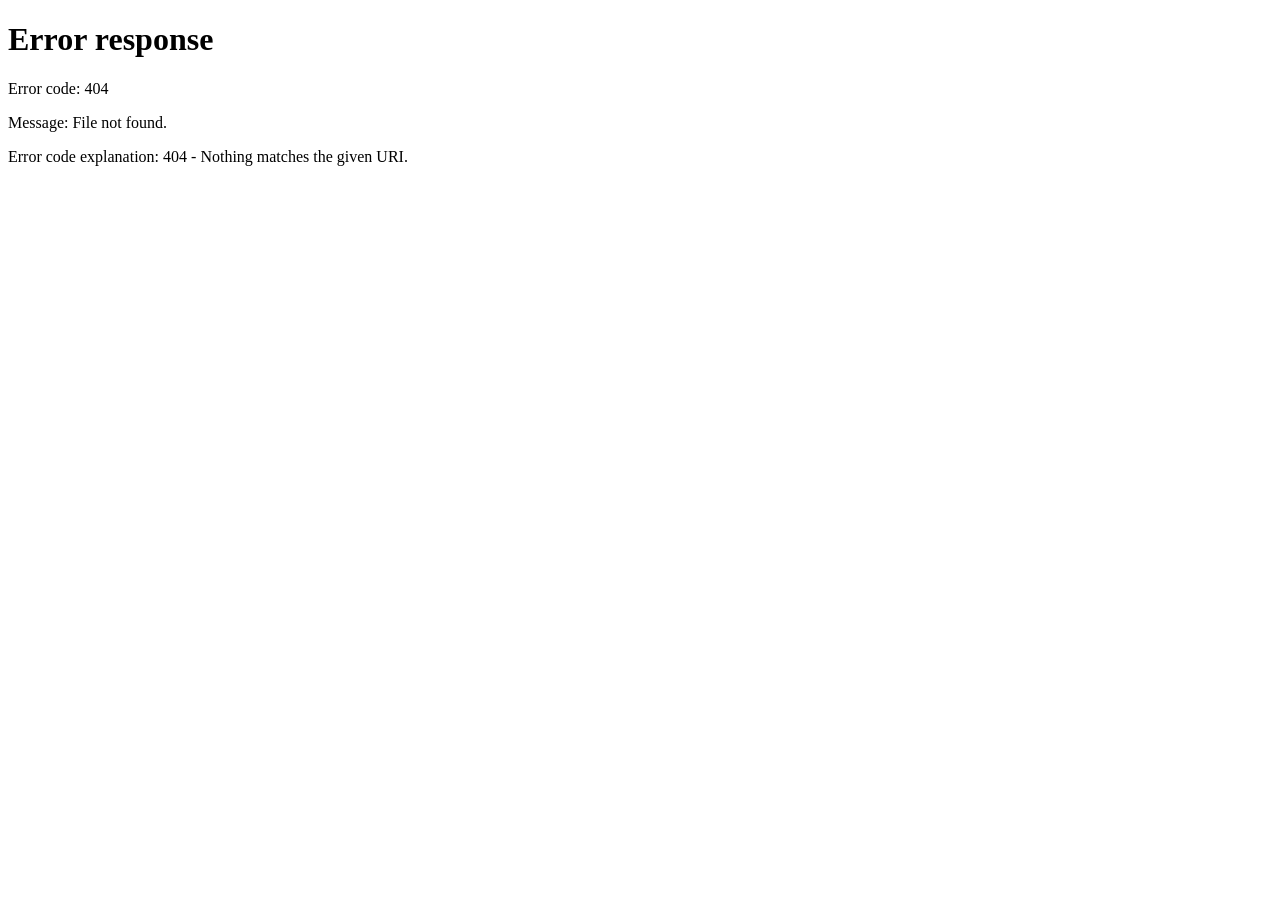
==== commit 1ac51782: "web-site: make the site home page the main paper (root index.html redirects to 05_paper/paper.html; " ====
--- a/index.html
+++ b/index.html
@@ -1,2643 +1,20 @@
 <!DOCTYPE html>
-<html xmlns="http://www.w3.org/1999/xhtml" lang="en" xml:lang="en"><head>
-
-<meta charset="utf-8">
-<meta name="generator" content="quarto-1.8.26">
-
-<meta name="viewport" content="width=device-width, initial-scale=1.0, user-scalable=yes">
-
-<meta name="author" content="Ömer Furkan Çoban">
-<meta name="dcterms.date" content="2026-06-26">
-
-<title>Urban Land-Use Efficiency</title>
-<style>
-code{white-space: pre-wrap;}
-span.smallcaps{font-variant: small-caps;}
-div.columns{display: flex; gap: min(4vw, 1.5em);}
-div.column{flex: auto; overflow-x: auto;}
-div.hanging-indent{margin-left: 1.5em; text-indent: -1.5em;}
-ul.task-list{list-style: none;}
-ul.task-list li input[type="checkbox"] {
-width: 0.8em;
-margin: 0 0.8em 0.2em -1em;  vertical-align: middle;
-}
-</style>
-
-
-<script>/*!
- * clipboard.js v2.0.11
- * https://clipboardjs.com/
- *
- * Licensed MIT © Zeno Rocha
- */
-!function(t,e){"object"==typeof exports&&"object"==typeof module?module.exports=e():"function"==typeof define&&define.amd?define([],e):"object"==typeof exports?exports.ClipboardJS=e():t.ClipboardJS=e()}(this,function(){return n={686:function(t,e,n){"use strict";n.d(e,{default:function(){return b}});var e=n(279),i=n.n(e),e=n(370),u=n.n(e),e=n(817),r=n.n(e);function c(t){try{return document.execCommand(t)}catch(t){return}}var a=function(t){t=r()(t);return c("cut"),t};function o(t,e){var n,o,t=(n=t,o="rtl"===document.documentElement.getAttribute("dir"),(t=document.createElement("textarea")).style.fontSize="12pt",t.style.border="0",t.style.padding="0",t.style.margin="0",t.style.position="absolute",t.style[o?"right":"left"]="-9999px",o=window.pageYOffset||document.documentElement.scrollTop,t.style.top="".concat(o,"px"),t.setAttribute("readonly",""),t.value=n,t);return e.container.appendChild(t),e=r()(t),c("copy"),t.remove(),e}var f=function(t){var e=1<arguments.length&&void 0!==arguments[1]?arguments[1]:{container:document.body},n="";return"string"==typeof t?n=o(t,e):t instanceof HTMLInputElement&&!["text","search","url","tel","password"].includes(null==t?void 0:t.type)?n=o(t.value,e):(n=r()(t),c("copy")),n};function l(t){return(l="function"==typeof Symbol&&"symbol"==typeof Symbol.iterator?function(t){return typeof t}:function(t){return t&&"function"==typeof Symbol&&t.constructor===Symbol&&t!==Symbol.prototype?"symbol":typeof t})(t)}var s=function(){var t=0<arguments.length&&void 0!==arguments[0]?arguments[0]:{},e=t.action,n=void 0===e?"copy":e,o=t.container,e=t.target,t=t.text;if("copy"!==n&&"cut"!==n)throw new Error('Invalid "action" value, use either "copy" or "cut"');if(void 0!==e){if(!e||"object"!==l(e)||1!==e.nodeType)throw new Error('Invalid "target" value, use a valid Element');if("copy"===n&&e.hasAttribute("disabled"))throw new Error('Invalid "target" attribute. Please use "readonly" instead of "disabled" attribute');if("cut"===n&&(e.hasAttribute("readonly")||e.hasAttribute("disabled")))throw new Error('Invalid "target" attribute. You can\'t cut text from elements with "readonly" or "disabled" attributes')}return t?f(t,{container:o}):e?"cut"===n?a(e):f(e,{container:o}):void 0};function p(t){return(p="function"==typeof Symbol&&"symbol"==typeof Symbol.iterator?function(t){return typeof t}:function(t){return t&&"function"==typeof Symbol&&t.constructor===Symbol&&t!==Symbol.prototype?"symbol":typeof t})(t)}function d(t,e){for(var n=0;n<e.length;n++){var o=e[n];o.enumerable=o.enumerable||!1,o.configurable=!0,"value"in o&&(o.writable=!0),Object.defineProperty(t,o.key,o)}}function y(t,e){return(y=Object.setPrototypeOf||function(t,e){return t.__proto__=e,t})(t,e)}function h(n){var o=function(){if("undefined"==typeof Reflect||!Reflect.construct)return!1;if(Reflect.construct.sham)return!1;if("function"==typeof Proxy)return!0;try{return Date.prototype.toString.call(Reflect.construct(Date,[],function(){})),!0}catch(t){return!1}}();return function(){var t,e=v(n);return t=o?(t=v(this).constructor,Reflect.construct(e,arguments,t)):e.apply(this,arguments),e=this,!(t=t)||"object"!==p(t)&&"function"!=typeof t?function(t){if(void 0!==t)return t;throw new ReferenceError("this hasn't been initialised - super() hasn't been called")}(e):t}}function v(t){return(v=Object.setPrototypeOf?Object.getPrototypeOf:function(t){return t.__proto__||Object.getPrototypeOf(t)})(t)}function m(t,e){t="data-clipboard-".concat(t);if(e.hasAttribute(t))return e.getAttribute(t)}var b=function(){!function(t,e){if("function"!=typeof e&&null!==e)throw new TypeError("Super expression must either be null or a function");t.prototype=Object.create(e&&e.prototype,{constructor:{value:t,writable:!0,configurable:!0}}),e&&y(t,e)}(r,i());var t,e,n,o=h(r);function r(t,e){var n;return function(t){if(!(t instanceof r))throw new TypeError("Cannot call a class as a function")}(this),(n=o.call(this)).resolveOptions(e),n.listenClick(t),n}return t=r,n=[{key:"copy",value:function(t){var e=1<arguments.length&&void 0!==arguments[1]?arguments[1]:{container:document.body};return f(t,e)}},{key:"cut",value:function(t){return a(t)}},{key:"isSupported",value:function(){var t=0<arguments.length&&void 0!==arguments[0]?arguments[0]:["copy","cut"],t="string"==typeof t?[t]:t,e=!!document.queryCommandSupported;return t.forEach(function(t){e=e&&!!document.queryCommandSupported(t)}),e}}],(e=[{key:"resolveOptions",value:function(){var t=0<arguments.length&&void 0!==arguments[0]?arguments[0]:{};this.action="function"==typeof t.action?t.action:this.defaultAction,this.target="function"==typeof t.target?t.target:this.defaultTarget,this.text="function"==typeof t.text?t.text:this.defaultText,this.container="object"===p(t.container)?t.container:document.body}},{key:"listenClick",value:function(t){var e=this;this.listener=u()(t,"click",function(t){return e.onClick(t)})}},{key:"onClick",value:function(t){var e=t.delegateTarget||t.currentTarget,n=this.action(e)||"copy",t=s({action:n,container:this.container,target:this.target(e),text:this.text(e)});this.emit(t?"success":"error",{action:n,text:t,trigger:e,clearSelection:function(){e&&e.focus(),window.getSelection().removeAllRanges()}})}},{key:"defaultAction",value:function(t){return m("action",t)}},{key:"defaultTarget",value:function(t){t=m("target",t);if(t)return document.querySelector(t)}},{key:"defaultText",value:function(t){return m("text",t)}},{key:"destroy",value:function(){this.listener.destroy()}}])&&d(t.prototype,e),n&&d(t,n),r}()},828:function(t){var e;"undefined"==typeof Element||Element.prototype.matches||((e=Element.prototype).matches=e.matchesSelector||e.mozMatchesSelector||e.msMatchesSelector||e.oMatchesSelector||e.webkitMatchesSelector),t.exports=function(t,e){for(;t&&9!==t.nodeType;){if("function"==typeof t.matches&&t.matches(e))return t;t=t.parentNode}}},438:function(t,e,n){var u=n(828);function i(t,e,n,o,r){var i=function(e,n,t,o){return function(t){t.delegateTarget=u(t.target,n),t.delegateTarget&&o.call(e,t)}}.apply(this,arguments);return t.addEventListener(n,i,r),{destroy:function(){t.removeEventListener(n,i,r)}}}t.exports=function(t,e,n,o,r){return"function"==typeof t.addEventListener?i.apply(null,arguments):"function"==typeof n?i.bind(null,document).apply(null,arguments):("string"==typeof t&&(t=document.querySelectorAll(t)),Array.prototype.map.call(t,function(t){return i(t,e,n,o,r)}))}},879:function(t,n){n.node=function(t){return void 0!==t&&t instanceof HTMLElement&&1===t.nodeType},n.nodeList=function(t){var e=Object.prototype.toString.call(t);return void 0!==t&&("[object NodeList]"===e||"[object HTMLCollection]"===e)&&"length"in t&&(0===t.length||n.node(t[0]))},n.string=function(t){return"string"==typeof t||t instanceof String},n.fn=function(t){return"[object Function]"===Object.prototype.toString.call(t)}},370:function(t,e,n){var f=n(879),l=n(438);t.exports=function(t,e,n){if(!t&&!e&&!n)throw new Error("Missing required arguments");if(!f.string(e))throw new TypeError("Second argument must be a String");if(!f.fn(n))throw new TypeError("Third argument must be a Function");if(f.node(t))return c=e,a=n,(u=t).addEventListener(c,a),{destroy:function(){u.removeEventListener(c,a)}};if(f.nodeList(t))return o=t,r=e,i=n,Array.prototype.forEach.call(o,function(t){t.addEventListener(r,i)}),{destroy:function(){Array.prototype.forEach.call(o,function(t){t.removeEventListener(r,i)})}};if(f.string(t))return t=t,e=e,n=n,l(document.body,t,e,n);throw new TypeError("First argument must be a String, HTMLElement, HTMLCollection, or NodeList");var o,r,i,u,c,a}},817:function(t){t.exports=function(t){var e,n="SELECT"===t.nodeName?(t.focus(),t.value):"INPUT"===t.nodeName||"TEXTAREA"===t.nodeName?((e=t.hasAttribute("readonly"))||t.setAttribute("readonly",""),t.select(),t.setSelectionRange(0,t.value.length),e||t.removeAttribute("readonly"),t.value):(t.hasAttribute("contenteditable")&&t.focus(),n=window.getSelection(),(e=document.createRange()).selectNodeContents(t),n.removeAllRanges(),n.addRange(e),n.toString());return n}},279:function(t){function e(){}e.prototype={on:function(t,e,n){var o=this.e||(this.e={});return(o[t]||(o[t]=[])).push({fn:e,ctx:n}),this},once:function(t,e,n){var o=this;function r(){o.off(t,r),e.apply(n,arguments)}return r._=e,this.on(t,r,n)},emit:function(t){for(var e=[].slice.call(arguments,1),n=((this.e||(this.e={}))[t]||[]).slice(),o=0,r=n.length;o<r;o++)n[o].fn.apply(n[o].ctx,e);return this},off:function(t,e){var n=this.e||(this.e={}),o=n[t],r=[];if(o&&e)for(var i=0,u=o.length;i<u;i++)o[i].fn!==e&&o[i].fn._!==e&&r.push(o[i]);return r.length?n[t]=r:delete n[t],this}},t.exports=e,t.exports.TinyEmitter=e}},r={},o.n=function(t){var e=t&&t.__esModule?function(){return t.default}:function(){return t};return o.d(e,{a:e}),e},o.d=function(t,e){for(var n in e)o.o(e,n)&&!o.o(t,n)&&Object.defineProperty(t,n,{enumerable:!0,get:e[n]})},o.o=function(t,e){return Object.prototype.hasOwnProperty.call(t,e)},o(686).default;function o(t){if(r[t])return r[t].exports;var e=r[t]={exports:{}};return n[t](e,e.exports,o),e.exports}var n,r});</script>
-<script src="[data-uri]" type="module"></script>
-<script src="[data-uri]" type="module"></script>
-<script src="[data-uri]" type="module"></script>
-<script>/**
- * @popperjs/core v2.11.7 - MIT License
- */
-
-!function(e,t){"object"==typeof exports&&"undefined"!=typeof module?t(exports):"function"==typeof define&&define.amd?define(["exports"],t):t((e="undefined"!=typeof globalThis?globalThis:e||self).Popper={})}(this,(function(e){"use strict";function t(e){if(null==e)return window;if("[object Window]"!==e.toString()){var t=e.ownerDocument;return t&&t.defaultView||window}return e}function n(e){return e instanceof t(e).Element||e instanceof Element}function r(e){return e instanceof t(e).HTMLElement||e instanceof HTMLElement}function o(e){return"undefined"!=typeof ShadowRoot&&(e instanceof t(e).ShadowRoot||e instanceof ShadowRoot)}var i=Math.max,a=Math.min,s=Math.round;function f(){var e=navigator.userAgentData;return null!=e&&e.brands&&Array.isArray(e.brands)?e.brands.map((function(e){return e.brand+"/"+e.version})).join(" "):navigator.userAgent}function c(){return!/^((?!chrome|android).)*safari/i.test(f())}function p(e,o,i){void 0===o&&(o=!1),void 0===i&&(i=!1);var a=e.getBoundingClientRect(),f=1,p=1;o&&r(e)&&(f=e.offsetWidth>0&&s(a.width)/e.offsetWidth||1,p=e.offsetHeight>0&&s(a.height)/e.offsetHeight||1);var u=(n(e)?t(e):window).visualViewport,l=!c()&&i,d=(a.left+(l&&u?u.offsetLeft:0))/f,h=(a.top+(l&&u?u.offsetTop:0))/p,m=a.width/f,v=a.height/p;return{width:m,height:v,top:h,right:d+m,bottom:h+v,left:d,x:d,y:h}}function u(e){var n=t(e);return{scrollLeft:n.pageXOffset,scrollTop:n.pageYOffset}}function l(e){return e?(e.nodeName||"").toLowerCase():null}function d(e){return((n(e)?e.ownerDocument:e.document)||window.document).documentElement}function h(e){return p(d(e)).left+u(e).scrollLeft}function m(e){return t(e).getComputedStyle(e)}function v(e){var t=m(e),n=t.overflow,r=t.overflowX,o=t.overflowY;return/auto|scroll|overlay|hidden/.test(n+o+r)}function y(e,n,o){void 0===o&&(o=!1);var i,a,f=r(n),c=r(n)&&function(e){var t=e.getBoundingClientRect(),n=s(t.width)/e.offsetWidth||1,r=s(t.height)/e.offsetHeight||1;return 1!==n||1!==r}(n),m=d(n),y=p(e,c,o),g={scrollLeft:0,scrollTop:0},b={x:0,y:0};return(f||!f&&!o)&&(("body"!==l(n)||v(m))&&(g=(i=n)!==t(i)&&r(i)?{scrollLeft:(a=i).scrollLeft,scrollTop:a.scrollTop}:u(i)),r(n)?((b=p(n,!0)).x+=n.clientLeft,b.y+=n.clientTop):m&&(b.x=h(m))),{x:y.left+g.scrollLeft-b.x,y:y.top+g.scrollTop-b.y,width:y.width,height:y.height}}function g(e){var t=p(e),n=e.offsetWidth,r=e.offsetHeight;return Math.abs(t.width-n)<=1&&(n=t.width),Math.abs(t.height-r)<=1&&(r=t.height),{x:e.offsetLeft,y:e.offsetTop,width:n,height:r}}function b(e){return"html"===l(e)?e:e.assignedSlot||e.parentNode||(o(e)?e.host:null)||d(e)}function x(e){return["html","body","#document"].indexOf(l(e))>=0?e.ownerDocument.body:r(e)&&v(e)?e:x(b(e))}function w(e,n){var r;void 0===n&&(n=[]);var o=x(e),i=o===(null==(r=e.ownerDocument)?void 0:r.body),a=t(o),s=i?[a].concat(a.visualViewport||[],v(o)?o:[]):o,f=n.concat(s);return i?f:f.concat(w(b(s)))}function O(e){return["table","td","th"].indexOf(l(e))>=0}function j(e){return r(e)&&"fixed"!==m(e).position?e.offsetParent:null}function E(e){for(var n=t(e),i=j(e);i&&O(i)&&"static"===m(i).position;)i=j(i);return i&&("html"===l(i)||"body"===l(i)&&"static"===m(i).position)?n:i||function(e){var t=/firefox/i.test(f());if(/Trident/i.test(f())&&r(e)&&"fixed"===m(e).position)return null;var n=b(e);for(o(n)&&(n=n.host);r(n)&&["html","body"].indexOf(l(n))<0;){var i=m(n);if("none"!==i.transform||"none"!==i.perspective||"paint"===i.contain||-1!==["transform","perspective"].indexOf(i.willChange)||t&&"filter"===i.willChange||t&&i.filter&&"none"!==i.filter)return n;n=n.parentNode}return null}(e)||n}var D="top",A="bottom",L="right",P="left",M="auto",k=[D,A,L,P],W="start",B="end",H="viewport",T="popper",R=k.reduce((function(e,t){return e.concat([t+"-"+W,t+"-"+B])}),[]),S=[].concat(k,[M]).reduce((function(e,t){return e.concat([t,t+"-"+W,t+"-"+B])}),[]),V=["beforeRead","read","afterRead","beforeMain","main","afterMain","beforeWrite","write","afterWrite"];function q(e){var t=new Map,n=new Set,r=[];function o(e){n.add(e.name),[].concat(e.requires||[],e.requiresIfExists||[]).forEach((function(e){if(!n.has(e)){var r=t.get(e);r&&o(r)}})),r.push(e)}return e.forEach((function(e){t.set(e.name,e)})),e.forEach((function(e){n.has(e.name)||o(e)})),r}function C(e){return e.split("-")[0]}function N(e,t){var n=t.getRootNode&&t.getRootNode();if(e.contains(t))return!0;if(n&&o(n)){var r=t;do{if(r&&e.isSameNode(r))return!0;r=r.parentNode||r.host}while(r)}return!1}function I(e){return Object.assign({},e,{left:e.x,top:e.y,right:e.x+e.width,bottom:e.y+e.height})}function _(e,r,o){return r===H?I(function(e,n){var r=t(e),o=d(e),i=r.visualViewport,a=o.clientWidth,s=o.clientHeight,f=0,p=0;if(i){a=i.width,s=i.height;var u=c();(u||!u&&"fixed"===n)&&(f=i.offsetLeft,p=i.offsetTop)}return{width:a,height:s,x:f+h(e),y:p}}(e,o)):n(r)?function(e,t){var n=p(e,!1,"fixed"===t);return n.top=n.top+e.clientTop,n.left=n.left+e.clientLeft,n.bottom=n.top+e.clientHeight,n.right=n.left+e.clientWidth,n.width=e.clientWidth,n.height=e.clientHeight,n.x=n.left,n.y=n.top,n}(r,o):I(function(e){var t,n=d(e),r=u(e),o=null==(t=e.ownerDocument)?void 0:t.body,a=i(n.scrollWidth,n.clientWidth,o?o.scrollWidth:0,o?o.clientWidth:0),s=i(n.scrollHeight,n.clientHeight,o?o.scrollHeight:0,o?o.clientHeight:0),f=-r.scrollLeft+h(e),c=-r.scrollTop;return"rtl"===m(o||n).direction&&(f+=i(n.clientWidth,o?o.clientWidth:0)-a),{width:a,height:s,x:f,y:c}}(d(e)))}function F(e,t,o,s){var f="clippingParents"===t?function(e){var t=w(b(e)),o=["absolute","fixed"].indexOf(m(e).position)>=0&&r(e)?E(e):e;return n(o)?t.filter((function(e){return n(e)&&N(e,o)&&"body"!==l(e)})):[]}(e):[].concat(t),c=[].concat(f,[o]),p=c[0],u=c.reduce((function(t,n){var r=_(e,n,s);return t.top=i(r.top,t.top),t.right=a(r.right,t.right),t.bottom=a(r.bottom,t.bottom),t.left=i(r.left,t.left),t}),_(e,p,s));return u.width=u.right-u.left,u.height=u.bottom-u.top,u.x=u.left,u.y=u.top,u}function U(e){return e.split("-")[1]}function z(e){return["top","bottom"].indexOf(e)>=0?"x":"y"}function X(e){var t,n=e.reference,r=e.element,o=e.placement,i=o?C(o):null,a=o?U(o):null,s=n.x+n.width/2-r.width/2,f=n.y+n.height/2-r.height/2;switch(i){case D:t={x:s,y:n.y-r.height};break;case A:t={x:s,y:n.y+n.height};break;case L:t={x:n.x+n.width,y:f};break;case P:t={x:n.x-r.width,y:f};break;default:t={x:n.x,y:n.y}}var c=i?z(i):null;if(null!=c){var p="y"===c?"height":"width";switch(a){case W:t[c]=t[c]-(n[p]/2-r[p]/2);break;case B:t[c]=t[c]+(n[p]/2-r[p]/2)}}return t}function Y(e){return Object.assign({},{top:0,right:0,bottom:0,left:0},e)}function G(e,t){return t.reduce((function(t,n){return t[n]=e,t}),{})}function J(e,t){void 0===t&&(t={});var r=t,o=r.placement,i=void 0===o?e.placement:o,a=r.strategy,s=void 0===a?e.strategy:a,f=r.boundary,c=void 0===f?"clippingParents":f,u=r.rootBoundary,l=void 0===u?H:u,h=r.elementContext,m=void 0===h?T:h,v=r.altBoundary,y=void 0!==v&&v,g=r.padding,b=void 0===g?0:g,x=Y("number"!=typeof b?b:G(b,k)),w=m===T?"reference":T,O=e.rects.popper,j=e.elements[y?w:m],E=F(n(j)?j:j.contextElement||d(e.elements.popper),c,l,s),P=p(e.elements.reference),M=X({reference:P,element:O,strategy:"absolute",placement:i}),W=I(Object.assign({},O,M)),B=m===T?W:P,R={top:E.top-B.top+x.top,bottom:B.bottom-E.bottom+x.bottom,left:E.left-B.left+x.left,right:B.right-E.right+x.right},S=e.modifiersData.offset;if(m===T&&S){var V=S[i];Object.keys(R).forEach((function(e){var t=[L,A].indexOf(e)>=0?1:-1,n=[D,A].indexOf(e)>=0?"y":"x";R[e]+=V[n]*t}))}return R}var K={placement:"bottom",modifiers:[],strategy:"absolute"};function Q(){for(var e=arguments.length,t=new Array(e),n=0;n<e;n++)t[n]=arguments[n];return!t.some((function(e){return!(e&&"function"==typeof e.getBoundingClientRect)}))}function Z(e){void 0===e&&(e={});var t=e,r=t.defaultModifiers,o=void 0===r?[]:r,i=t.defaultOptions,a=void 0===i?K:i;return function(e,t,r){void 0===r&&(r=a);var i,s,f={placement:"bottom",orderedModifiers:[],options:Object.assign({},K,a),modifiersData:{},elements:{reference:e,popper:t},attributes:{},styles:{}},c=[],p=!1,u={state:f,setOptions:function(r){var i="function"==typeof r?r(f.options):r;l(),f.options=Object.assign({},a,f.options,i),f.scrollParents={reference:n(e)?w(e):e.contextElement?w(e.contextElement):[],popper:w(t)};var s,p,d=function(e){var t=q(e);return V.reduce((function(e,n){return e.concat(t.filter((function(e){return e.phase===n})))}),[])}((s=[].concat(o,f.options.modifiers),p=s.reduce((function(e,t){var n=e[t.name];return e[t.name]=n?Object.assign({},n,t,{options:Object.assign({},n.options,t.options),data:Object.assign({},n.data,t.data)}):t,e}),{}),Object.keys(p).map((function(e){return p[e]}))));return f.orderedModifiers=d.filter((function(e){return e.enabled})),f.orderedModifiers.forEach((function(e){var t=e.name,n=e.options,r=void 0===n?{}:n,o=e.effect;if("function"==typeof o){var i=o({state:f,name:t,instance:u,options:r}),a=function(){};c.push(i||a)}})),u.update()},forceUpdate:function(){if(!p){var e=f.elements,t=e.reference,n=e.popper;if(Q(t,n)){f.rects={reference:y(t,E(n),"fixed"===f.options.strategy),popper:g(n)},f.reset=!1,f.placement=f.options.placement,f.orderedModifiers.forEach((function(e){return f.modifiersData[e.name]=Object.assign({},e.data)}));for(var r=0;r<f.orderedModifiers.length;r++)if(!0!==f.reset){var o=f.orderedModifiers[r],i=o.fn,a=o.options,s=void 0===a?{}:a,c=o.name;"function"==typeof i&&(f=i({state:f,options:s,name:c,instance:u})||f)}else f.reset=!1,r=-1}}},update:(i=function(){return new Promise((function(e){u.forceUpdate(),e(f)}))},function(){return s||(s=new Promise((function(e){Promise.resolve().then((function(){s=void 0,e(i())}))}))),s}),destroy:function(){l(),p=!0}};if(!Q(e,t))return u;function l(){c.forEach((function(e){return e()})),c=[]}return u.setOptions(r).then((function(e){!p&&r.onFirstUpdate&&r.onFirstUpdate(e)})),u}}var $={passive:!0};var ee={name:"eventListeners",enabled:!0,phase:"write",fn:function(){},effect:function(e){var n=e.state,r=e.instance,o=e.options,i=o.scroll,a=void 0===i||i,s=o.resize,f=void 0===s||s,c=t(n.elements.popper),p=[].concat(n.scrollParents.reference,n.scrollParents.popper);return a&&p.forEach((function(e){e.addEventListener("scroll",r.update,$)})),f&&c.addEventListener("resize",r.update,$),function(){a&&p.forEach((function(e){e.removeEventListener("scroll",r.update,$)})),f&&c.removeEventListener("resize",r.update,$)}},data:{}};var te={name:"popperOffsets",enabled:!0,phase:"read",fn:function(e){var t=e.state,n=e.name;t.modifiersData[n]=X({reference:t.rects.reference,element:t.rects.popper,strategy:"absolute",placement:t.placement})},data:{}},ne={top:"auto",right:"auto",bottom:"auto",left:"auto"};function re(e){var n,r=e.popper,o=e.popperRect,i=e.placement,a=e.variation,f=e.offsets,c=e.position,p=e.gpuAcceleration,u=e.adaptive,l=e.roundOffsets,h=e.isFixed,v=f.x,y=void 0===v?0:v,g=f.y,b=void 0===g?0:g,x="function"==typeof l?l({x:y,y:b}):{x:y,y:b};y=x.x,b=x.y;var w=f.hasOwnProperty("x"),O=f.hasOwnProperty("y"),j=P,M=D,k=window;if(u){var W=E(r),H="clientHeight",T="clientWidth";if(W===t(r)&&"static"!==m(W=d(r)).position&&"absolute"===c&&(H="scrollHeight",T="scrollWidth"),W=W,i===D||(i===P||i===L)&&a===B)M=A,b-=(h&&W===k&&k.visualViewport?k.visualViewport.height:W[H])-o.height,b*=p?1:-1;if(i===P||(i===D||i===A)&&a===B)j=L,y-=(h&&W===k&&k.visualViewport?k.visualViewport.width:W[T])-o.width,y*=p?1:-1}var R,S=Object.assign({position:c},u&&ne),V=!0===l?function(e,t){var n=e.x,r=e.y,o=t.devicePixelRatio||1;return{x:s(n*o)/o||0,y:s(r*o)/o||0}}({x:y,y:b},t(r)):{x:y,y:b};return y=V.x,b=V.y,p?Object.assign({},S,((R={})[M]=O?"0":"",R[j]=w?"0":"",R.transform=(k.devicePixelRatio||1)<=1?"translate("+y+"px, "+b+"px)":"translate3d("+y+"px, "+b+"px, 0)",R)):Object.assign({},S,((n={})[M]=O?b+"px":"",n[j]=w?y+"px":"",n.transform="",n))}var oe={name:"computeStyles",enabled:!0,phase:"beforeWrite",fn:function(e){var t=e.state,n=e.options,r=n.gpuAcceleration,o=void 0===r||r,i=n.adaptive,a=void 0===i||i,s=n.roundOffsets,f=void 0===s||s,c={placement:C(t.placement),variation:U(t.placement),popper:t.elements.popper,popperRect:t.rects.popper,gpuAcceleration:o,isFixed:"fixed"===t.options.strategy};null!=t.modifiersData.popperOffsets&&(t.styles.popper=Object.assign({},t.styles.popper,re(Object.assign({},c,{offsets:t.modifiersData.popperOffsets,position:t.options.strategy,adaptive:a,roundOffsets:f})))),null!=t.modifiersData.arrow&&(t.styles.arrow=Object.assign({},t.styles.arrow,re(Object.assign({},c,{offsets:t.modifiersData.arrow,position:"absolute",adaptive:!1,roundOffsets:f})))),t.attributes.popper=Object.assign({},t.attributes.popper,{"data-popper-placement":t.placement})},data:{}};var ie={name:"applyStyles",enabled:!0,phase:"write",fn:function(e){var t=e.state;Object.keys(t.elements).forEach((function(e){var n=t.styles[e]||{},o=t.attributes[e]||{},i=t.elements[e];r(i)&&l(i)&&(Object.assign(i.style,n),Object.keys(o).forEach((function(e){var t=o[e];!1===t?i.removeAttribute(e):i.setAttribute(e,!0===t?"":t)})))}))},effect:function(e){var t=e.state,n={popper:{position:t.options.strategy,left:"0",top:"0",margin:"0"},arrow:{position:"absolute"},reference:{}};return Object.assign(t.elements.popper.style,n.popper),t.styles=n,t.elements.arrow&&Object.assign(t.elements.arrow.style,n.arrow),function(){Object.keys(t.elements).forEach((function(e){var o=t.elements[e],i=t.attributes[e]||{},a=Object.keys(t.styles.hasOwnProperty(e)?t.styles[e]:n[e]).reduce((function(e,t){return e[t]="",e}),{});r(o)&&l(o)&&(Object.assign(o.style,a),Object.keys(i).forEach((function(e){o.removeAttribute(e)})))}))}},requires:["computeStyles"]};var ae={name:"offset",enabled:!0,phase:"main",requires:["popperOffsets"],fn:function(e){var t=e.state,n=e.options,r=e.name,o=n.offset,i=void 0===o?[0,0]:o,a=S.reduce((function(e,n){return e[n]=function(e,t,n){var r=C(e),o=[P,D].indexOf(r)>=0?-1:1,i="function"==typeof n?n(Object.assign({},t,{placement:e})):n,a=i[0],s=i[1];return a=a||0,s=(s||0)*o,[P,L].indexOf(r)>=0?{x:s,y:a}:{x:a,y:s}}(n,t.rects,i),e}),{}),s=a[t.placement],f=s.x,c=s.y;null!=t.modifiersData.popperOffsets&&(t.modifiersData.popperOffsets.x+=f,t.modifiersData.popperOffsets.y+=c),t.modifiersData[r]=a}},se={left:"right",right:"left",bottom:"top",top:"bottom"};function fe(e){return e.replace(/left|right|bottom|top/g,(function(e){return se[e]}))}var ce={start:"end",end:"start"};function pe(e){return e.replace(/start|end/g,(function(e){return ce[e]}))}function ue(e,t){void 0===t&&(t={});var n=t,r=n.placement,o=n.boundary,i=n.rootBoundary,a=n.padding,s=n.flipVariations,f=n.allowedAutoPlacements,c=void 0===f?S:f,p=U(r),u=p?s?R:R.filter((function(e){return U(e)===p})):k,l=u.filter((function(e){return c.indexOf(e)>=0}));0===l.length&&(l=u);var d=l.reduce((function(t,n){return t[n]=J(e,{placement:n,boundary:o,rootBoundary:i,padding:a})[C(n)],t}),{});return Object.keys(d).sort((function(e,t){return d[e]-d[t]}))}var le={name:"flip",enabled:!0,phase:"main",fn:function(e){var t=e.state,n=e.options,r=e.name;if(!t.modifiersData[r]._skip){for(var o=n.mainAxis,i=void 0===o||o,a=n.altAxis,s=void 0===a||a,f=n.fallbackPlacements,c=n.padding,p=n.boundary,u=n.rootBoundary,l=n.altBoundary,d=n.flipVariations,h=void 0===d||d,m=n.allowedAutoPlacements,v=t.options.placement,y=C(v),g=f||(y===v||!h?[fe(v)]:function(e){if(C(e)===M)return[];var t=fe(e);return[pe(e),t,pe(t)]}(v)),b=[v].concat(g).reduce((function(e,n){return e.concat(C(n)===M?ue(t,{placement:n,boundary:p,rootBoundary:u,padding:c,flipVariations:h,allowedAutoPlacements:m}):n)}),[]),x=t.rects.reference,w=t.rects.popper,O=new Map,j=!0,E=b[0],k=0;k<b.length;k++){var B=b[k],H=C(B),T=U(B)===W,R=[D,A].indexOf(H)>=0,S=R?"width":"height",V=J(t,{placement:B,boundary:p,rootBoundary:u,altBoundary:l,padding:c}),q=R?T?L:P:T?A:D;x[S]>w[S]&&(q=fe(q));var N=fe(q),I=[];if(i&&I.push(V[H]<=0),s&&I.push(V[q]<=0,V[N]<=0),I.every((function(e){return e}))){E=B,j=!1;break}O.set(B,I)}if(j)for(var _=function(e){var t=b.find((function(t){var n=O.get(t);if(n)return n.slice(0,e).every((function(e){return e}))}));if(t)return E=t,"break"},F=h?3:1;F>0;F--){if("break"===_(F))break}t.placement!==E&&(t.modifiersData[r]._skip=!0,t.placement=E,t.reset=!0)}},requiresIfExists:["offset"],data:{_skip:!1}};function de(e,t,n){return i(e,a(t,n))}var he={name:"preventOverflow",enabled:!0,phase:"main",fn:function(e){var t=e.state,n=e.options,r=e.name,o=n.mainAxis,s=void 0===o||o,f=n.altAxis,c=void 0!==f&&f,p=n.boundary,u=n.rootBoundary,l=n.altBoundary,d=n.padding,h=n.tether,m=void 0===h||h,v=n.tetherOffset,y=void 0===v?0:v,b=J(t,{boundary:p,rootBoundary:u,padding:d,altBoundary:l}),x=C(t.placement),w=U(t.placement),O=!w,j=z(x),M="x"===j?"y":"x",k=t.modifiersData.popperOffsets,B=t.rects.reference,H=t.rects.popper,T="function"==typeof y?y(Object.assign({},t.rects,{placement:t.placement})):y,R="number"==typeof T?{mainAxis:T,altAxis:T}:Object.assign({mainAxis:0,altAxis:0},T),S=t.modifiersData.offset?t.modifiersData.offset[t.placement]:null,V={x:0,y:0};if(k){if(s){var q,N="y"===j?D:P,I="y"===j?A:L,_="y"===j?"height":"width",F=k[j],X=F+b[N],Y=F-b[I],G=m?-H[_]/2:0,K=w===W?B[_]:H[_],Q=w===W?-H[_]:-B[_],Z=t.elements.arrow,$=m&&Z?g(Z):{width:0,height:0},ee=t.modifiersData["arrow#persistent"]?t.modifiersData["arrow#persistent"].padding:{top:0,right:0,bottom:0,left:0},te=ee[N],ne=ee[I],re=de(0,B[_],$[_]),oe=O?B[_]/2-G-re-te-R.mainAxis:K-re-te-R.mainAxis,ie=O?-B[_]/2+G+re+ne+R.mainAxis:Q+re+ne+R.mainAxis,ae=t.elements.arrow&&E(t.elements.arrow),se=ae?"y"===j?ae.clientTop||0:ae.clientLeft||0:0,fe=null!=(q=null==S?void 0:S[j])?q:0,ce=F+ie-fe,pe=de(m?a(X,F+oe-fe-se):X,F,m?i(Y,ce):Y);k[j]=pe,V[j]=pe-F}if(c){var ue,le="x"===j?D:P,he="x"===j?A:L,me=k[M],ve="y"===M?"height":"width",ye=me+b[le],ge=me-b[he],be=-1!==[D,P].indexOf(x),xe=null!=(ue=null==S?void 0:S[M])?ue:0,we=be?ye:me-B[ve]-H[ve]-xe+R.altAxis,Oe=be?me+B[ve]+H[ve]-xe-R.altAxis:ge,je=m&&be?function(e,t,n){var r=de(e,t,n);return r>n?n:r}(we,me,Oe):de(m?we:ye,me,m?Oe:ge);k[M]=je,V[M]=je-me}t.modifiersData[r]=V}},requiresIfExists:["offset"]};var me={name:"arrow",enabled:!0,phase:"main",fn:function(e){var t,n=e.state,r=e.name,o=e.options,i=n.elements.arrow,a=n.modifiersData.popperOffsets,s=C(n.placement),f=z(s),c=[P,L].indexOf(s)>=0?"height":"width";if(i&&a){var p=function(e,t){return Y("number"!=typeof(e="function"==typeof e?e(Object.assign({},t.rects,{placement:t.placement})):e)?e:G(e,k))}(o.padding,n),u=g(i),l="y"===f?D:P,d="y"===f?A:L,h=n.rects.reference[c]+n.rects.reference[f]-a[f]-n.rects.popper[c],m=a[f]-n.rects.reference[f],v=E(i),y=v?"y"===f?v.clientHeight||0:v.clientWidth||0:0,b=h/2-m/2,x=p[l],w=y-u[c]-p[d],O=y/2-u[c]/2+b,j=de(x,O,w),M=f;n.modifiersData[r]=((t={})[M]=j,t.centerOffset=j-O,t)}},effect:function(e){var t=e.state,n=e.options.element,r=void 0===n?"[data-popper-arrow]":n;null!=r&&("string"!=typeof r||(r=t.elements.popper.querySelector(r)))&&N(t.elements.popper,r)&&(t.elements.arrow=r)},requires:["popperOffsets"],requiresIfExists:["preventOverflow"]};function ve(e,t,n){return void 0===n&&(n={x:0,y:0}),{top:e.top-t.height-n.y,right:e.right-t.width+n.x,bottom:e.bottom-t.height+n.y,left:e.left-t.width-n.x}}function ye(e){return[D,L,A,P].some((function(t){return e[t]>=0}))}var ge={name:"hide",enabled:!0,phase:"main",requiresIfExists:["preventOverflow"],fn:function(e){var t=e.state,n=e.name,r=t.rects.reference,o=t.rects.popper,i=t.modifiersData.preventOverflow,a=J(t,{elementContext:"reference"}),s=J(t,{altBoundary:!0}),f=ve(a,r),c=ve(s,o,i),p=ye(f),u=ye(c);t.modifiersData[n]={referenceClippingOffsets:f,popperEscapeOffsets:c,isReferenceHidden:p,hasPopperEscaped:u},t.attributes.popper=Object.assign({},t.attributes.popper,{"data-popper-reference-hidden":p,"data-popper-escaped":u})}},be=Z({defaultModifiers:[ee,te,oe,ie]}),xe=[ee,te,oe,ie,ae,le,he,me,ge],we=Z({defaultModifiers:xe});e.applyStyles=ie,e.arrow=me,e.computeStyles=oe,e.createPopper=we,e.createPopperLite=be,e.defaultModifiers=xe,e.detectOverflow=J,e.eventListeners=ee,e.flip=le,e.hide=ge,e.offset=ae,e.popperGenerator=Z,e.popperOffsets=te,e.preventOverflow=he,Object.defineProperty(e,"__esModule",{value:!0})}));
-
-</script>
-<script>!function(e,t){"object"==typeof exports&&"undefined"!=typeof module?module.exports=t(require("@popperjs/core")):"function"==typeof define&&define.amd?define(["@popperjs/core"],t):(e=e||self).tippy=t(e.Popper)}(this,(function(e){"use strict";var t={passive:!0,capture:!0},n=function(){return document.body};function r(e,t,n){if(Array.isArray(e)){var r=e[t];return null==r?Array.isArray(n)?n[t]:n:r}return e}function o(e,t){var n={}.toString.call(e);return 0===n.indexOf("[object")&&n.indexOf(t+"]")>-1}function i(e,t){return"function"==typeof e?e.apply(void 0,t):e}function a(e,t){return 0===t?e:function(r){clearTimeout(n),n=setTimeout((function(){e(r)}),t)};var n}function s(e,t){var n=Object.assign({},e);return t.forEach((function(e){delete n[e]})),n}function u(e){return[].concat(e)}function c(e,t){-1===e.indexOf(t)&&e.push(t)}function p(e){return e.split("-")[0]}function f(e){return[].slice.call(e)}function l(e){return Object.keys(e).reduce((function(t,n){return void 0!==e[n]&&(t[n]=e[n]),t}),{})}function d(){return document.createElement("div")}function v(e){return["Element","Fragment"].some((function(t){return o(e,t)}))}function m(e){return o(e,"MouseEvent")}function g(e){return!(!e||!e._tippy||e._tippy.reference!==e)}function h(e){return v(e)?[e]:function(e){return o(e,"NodeList")}(e)?f(e):Array.isArray(e)?e:f(document.querySelectorAll(e))}function b(e,t){e.forEach((function(e){e&&(e.style.transitionDuration=t+"ms")}))}function y(e,t){e.forEach((function(e){e&&e.setAttribute("data-state",t)}))}function w(e){var t,n=u(e)[0];return null!=n&&null!=(t=n.ownerDocument)&&t.body?n.ownerDocument:document}function E(e,t,n){var r=t+"EventListener";["transitionend","webkitTransitionEnd"].forEach((function(t){e[r](t,n)}))}function O(e,t){for(var n=t;n;){var r;if(e.contains(n))return!0;n=null==n.getRootNode||null==(r=n.getRootNode())?void 0:r.host}return!1}var x={isTouch:!1},C=0;function T(){x.isTouch||(x.isTouch=!0,window.performance&&document.addEventListener("mousemove",A))}function A(){var e=performance.now();e-C<20&&(x.isTouch=!1,document.removeEventListener("mousemove",A)),C=e}function L(){var e=document.activeElement;if(g(e)){var t=e._tippy;e.blur&&!t.state.isVisible&&e.blur()}}var D=!!("undefined"!=typeof window&&"undefined"!=typeof document)&&!!window.msCrypto,R=Object.assign({appendTo:n,aria:{content:"auto",expanded:"auto"},delay:0,duration:[300,250],getReferenceClientRect:null,hideOnClick:!0,ignoreAttributes:!1,interactive:!1,interactiveBorder:2,interactiveDebounce:0,moveTransition:"",offset:[0,10],onAfterUpdate:function(){},onBeforeUpdate:function(){},onCreate:function(){},onDestroy:function(){},onHidden:function(){},onHide:function(){},onMount:function(){},onShow:function(){},onShown:function(){},onTrigger:function(){},onUntrigger:function(){},onClickOutside:function(){},placement:"top",plugins:[],popperOptions:{},render:null,showOnCreate:!1,touch:!0,trigger:"mouseenter focus",triggerTarget:null},{animateFill:!1,followCursor:!1,inlinePositioning:!1,sticky:!1},{allowHTML:!1,animation:"fade",arrow:!0,content:"",inertia:!1,maxWidth:350,role:"tooltip",theme:"",zIndex:9999}),k=Object.keys(R);function P(e){var t=(e.plugins||[]).reduce((function(t,n){var r,o=n.name,i=n.defaultValue;o&&(t[o]=void 0!==e[o]?e[o]:null!=(r=R[o])?r:i);return t}),{});return Object.assign({},e,t)}function j(e,t){var n=Object.assign({},t,{content:i(t.content,[e])},t.ignoreAttributes?{}:function(e,t){return(t?Object.keys(P(Object.assign({},R,{plugins:t}))):k).reduce((function(t,n){var r=(e.getAttribute("data-tippy-"+n)||"").trim();if(!r)return t;if("content"===n)t[n]=r;else try{t[n]=JSON.parse(r)}catch(e){t[n]=r}return t}),{})}(e,t.plugins));return n.aria=Object.assign({},R.aria,n.aria),n.aria={expanded:"auto"===n.aria.expanded?t.interactive:n.aria.expanded,content:"auto"===n.aria.content?t.interactive?null:"describedby":n.aria.content},n}function M(e,t){e.innerHTML=t}function V(e){var t=d();return!0===e?t.className="tippy-arrow":(t.className="tippy-svg-arrow",v(e)?t.appendChild(e):M(t,e)),t}function I(e,t){v(t.content)?(M(e,""),e.appendChild(t.content)):"function"!=typeof t.content&&(t.allowHTML?M(e,t.content):e.textContent=t.content)}function S(e){var t=e.firstElementChild,n=f(t.children);return{box:t,content:n.find((function(e){return e.classList.contains("tippy-content")})),arrow:n.find((function(e){return e.classList.contains("tippy-arrow")||e.classList.contains("tippy-svg-arrow")})),backdrop:n.find((function(e){return e.classList.contains("tippy-backdrop")}))}}function N(e){var t=d(),n=d();n.className="tippy-box",n.setAttribute("data-state","hidden"),n.setAttribute("tabindex","-1");var r=d();function o(n,r){var o=S(t),i=o.box,a=o.content,s=o.arrow;r.theme?i.setAttribute("data-theme",r.theme):i.removeAttribute("data-theme"),"string"==typeof r.animation?i.setAttribute("data-animation",r.animation):i.removeAttribute("data-animation"),r.inertia?i.setAttribute("data-inertia",""):i.removeAttribute("data-inertia"),i.style.maxWidth="number"==typeof r.maxWidth?r.maxWidth+"px":r.maxWidth,r.role?i.setAttribute("role",r.role):i.removeAttribute("role"),n.content===r.content&&n.allowHTML===r.allowHTML||I(a,e.props),r.arrow?s?n.arrow!==r.arrow&&(i.removeChild(s),i.appendChild(V(r.arrow))):i.appendChild(V(r.arrow)):s&&i.removeChild(s)}return r.className="tippy-content",r.setAttribute("data-state","hidden"),I(r,e.props),t.appendChild(n),n.appendChild(r),o(e.props,e.props),{popper:t,onUpdate:o}}N.$$tippy=!0;var B=1,H=[],U=[];function _(o,s){var v,g,h,C,T,A,L,k,M=j(o,Object.assign({},R,P(l(s)))),V=!1,I=!1,N=!1,_=!1,F=[],W=a(we,M.interactiveDebounce),X=B++,Y=(k=M.plugins).filter((function(e,t){return k.indexOf(e)===t})),$={id:X,reference:o,popper:d(),popperInstance:null,props:M,state:{isEnabled:!0,isVisible:!1,isDestroyed:!1,isMounted:!1,isShown:!1},plugins:Y,clearDelayTimeouts:function(){clearTimeout(v),clearTimeout(g),cancelAnimationFrame(h)},setProps:function(e){if($.state.isDestroyed)return;ae("onBeforeUpdate",[$,e]),be();var t=$.props,n=j(o,Object.assign({},t,l(e),{ignoreAttributes:!0}));$.props=n,he(),t.interactiveDebounce!==n.interactiveDebounce&&(ce(),W=a(we,n.interactiveDebounce));t.triggerTarget&&!n.triggerTarget?u(t.triggerTarget).forEach((function(e){e.removeAttribute("aria-expanded")})):n.triggerTarget&&o.removeAttribute("aria-expanded");ue(),ie(),J&&J(t,n);$.popperInstance&&(Ce(),Ae().forEach((function(e){requestAnimationFrame(e._tippy.popperInstance.forceUpdate)})));ae("onAfterUpdate",[$,e])},setContent:function(e){$.setProps({content:e})},show:function(){var e=$.state.isVisible,t=$.state.isDestroyed,o=!$.state.isEnabled,a=x.isTouch&&!$.props.touch,s=r($.props.duration,0,R.duration);if(e||t||o||a)return;if(te().hasAttribute("disabled"))return;if(ae("onShow",[$],!1),!1===$.props.onShow($))return;$.state.isVisible=!0,ee()&&(z.style.visibility="visible");ie(),de(),$.state.isMounted||(z.style.transition="none");if(ee()){var u=re(),p=u.box,f=u.content;b([p,f],0)}A=function(){var e;if($.state.isVisible&&!_){if(_=!0,z.offsetHeight,z.style.transition=$.props.moveTransition,ee()&&$.props.animation){var t=re(),n=t.box,r=t.content;b([n,r],s),y([n,r],"visible")}se(),ue(),c(U,$),null==(e=$.popperInstance)||e.forceUpdate(),ae("onMount",[$]),$.props.animation&&ee()&&function(e,t){me(e,t)}(s,(function(){$.state.isShown=!0,ae("onShown",[$])}))}},function(){var e,t=$.props.appendTo,r=te();e=$.props.interactive&&t===n||"parent"===t?r.parentNode:i(t,[r]);e.contains(z)||e.appendChild(z);$.state.isMounted=!0,Ce()}()},hide:function(){var e=!$.state.isVisible,t=$.state.isDestroyed,n=!$.state.isEnabled,o=r($.props.duration,1,R.duration);if(e||t||n)return;if(ae("onHide",[$],!1),!1===$.props.onHide($))return;$.state.isVisible=!1,$.state.isShown=!1,_=!1,V=!1,ee()&&(z.style.visibility="hidden");if(ce(),ve(),ie(!0),ee()){var i=re(),a=i.box,s=i.content;$.props.animation&&(b([a,s],o),y([a,s],"hidden"))}se(),ue(),$.props.animation?ee()&&function(e,t){me(e,(function(){!$.state.isVisible&&z.parentNode&&z.parentNode.contains(z)&&t()}))}(o,$.unmount):$.unmount()},hideWithInteractivity:function(e){ne().addEventListener("mousemove",W),c(H,W),W(e)},enable:function(){$.state.isEnabled=!0},disable:function(){$.hide(),$.state.isEnabled=!1},unmount:function(){$.state.isVisible&&$.hide();if(!$.state.isMounted)return;Te(),Ae().forEach((function(e){e._tippy.unmount()})),z.parentNode&&z.parentNode.removeChild(z);U=U.filter((function(e){return e!==$})),$.state.isMounted=!1,ae("onHidden",[$])},destroy:function(){if($.state.isDestroyed)return;$.clearDelayTimeouts(),$.unmount(),be(),delete o._tippy,$.state.isDestroyed=!0,ae("onDestroy",[$])}};if(!M.render)return $;var q=M.render($),z=q.popper,J=q.onUpdate;z.setAttribute("data-tippy-root",""),z.id="tippy-"+$.id,$.popper=z,o._tippy=$,z._tippy=$;var G=Y.map((function(e){return e.fn($)})),K=o.hasAttribute("aria-expanded");return he(),ue(),ie(),ae("onCreate",[$]),M.showOnCreate&&Le(),z.addEventListener("mouseenter",(function(){$.props.interactive&&$.state.isVisible&&$.clearDelayTimeouts()})),z.addEventListener("mouseleave",(function(){$.props.interactive&&$.props.trigger.indexOf("mouseenter")>=0&&ne().addEventListener("mousemove",W)})),$;function Q(){var e=$.props.touch;return Array.isArray(e)?e:[e,0]}function Z(){return"hold"===Q()[0]}function ee(){var e;return!(null==(e=$.props.render)||!e.$$tippy)}function te(){return L||o}function ne(){var e=te().parentNode;return e?w(e):document}function re(){return S(z)}function oe(e){return $.state.isMounted&&!$.state.isVisible||x.isTouch||C&&"focus"===C.type?0:r($.props.delay,e?0:1,R.delay)}function ie(e){void 0===e&&(e=!1),z.style.pointerEvents=$.props.interactive&&!e?"":"none",z.style.zIndex=""+$.props.zIndex}function ae(e,t,n){var r;(void 0===n&&(n=!0),G.forEach((function(n){n[e]&&n[e].apply(n,t)})),n)&&(r=$.props)[e].apply(r,t)}function se(){var e=$.props.aria;if(e.content){var t="aria-"+e.content,n=z.id;u($.props.triggerTarget||o).forEach((function(e){var r=e.getAttribute(t);if($.state.isVisible)e.setAttribute(t,r?r+" "+n:n);else{var o=r&&r.replace(n,"").trim();o?e.setAttribute(t,o):e.removeAttribute(t)}}))}}function ue(){!K&&$.props.aria.expanded&&u($.props.triggerTarget||o).forEach((function(e){$.props.interactive?e.setAttribute("aria-expanded",$.state.isVisible&&e===te()?"true":"false"):e.removeAttribute("aria-expanded")}))}function ce(){ne().removeEventListener("mousemove",W),H=H.filter((function(e){return e!==W}))}function pe(e){if(!x.isTouch||!N&&"mousedown"!==e.type){var t=e.composedPath&&e.composedPath()[0]||e.target;if(!$.props.interactive||!O(z,t)){if(u($.props.triggerTarget||o).some((function(e){return O(e,t)}))){if(x.isTouch)return;if($.state.isVisible&&$.props.trigger.indexOf("click")>=0)return}else ae("onClickOutside",[$,e]);!0===$.props.hideOnClick&&($.clearDelayTimeouts(),$.hide(),I=!0,setTimeout((function(){I=!1})),$.state.isMounted||ve())}}}function fe(){N=!0}function le(){N=!1}function de(){var e=ne();e.addEventListener("mousedown",pe,!0),e.addEventListener("touchend",pe,t),e.addEventListener("touchstart",le,t),e.addEventListener("touchmove",fe,t)}function ve(){var e=ne();e.removeEventListener("mousedown",pe,!0),e.removeEventListener("touchend",pe,t),e.removeEventListener("touchstart",le,t),e.removeEventListener("touchmove",fe,t)}function me(e,t){var n=re().box;function r(e){e.target===n&&(E(n,"remove",r),t())}if(0===e)return t();E(n,"remove",T),E(n,"add",r),T=r}function ge(e,t,n){void 0===n&&(n=!1),u($.props.triggerTarget||o).forEach((function(r){r.addEventListener(e,t,n),F.push({node:r,eventType:e,handler:t,options:n})}))}function he(){var e;Z()&&(ge("touchstart",ye,{passive:!0}),ge("touchend",Ee,{passive:!0})),(e=$.props.trigger,e.split(/\s+/).filter(Boolean)).forEach((function(e){if("manual"!==e)switch(ge(e,ye),e){case"mouseenter":ge("mouseleave",Ee);break;case"focus":ge(D?"focusout":"blur",Oe);break;case"focusin":ge("focusout",Oe)}}))}function be(){F.forEach((function(e){var t=e.node,n=e.eventType,r=e.handler,o=e.options;t.removeEventListener(n,r,o)})),F=[]}function ye(e){var t,n=!1;if($.state.isEnabled&&!xe(e)&&!I){var r="focus"===(null==(t=C)?void 0:t.type);C=e,L=e.currentTarget,ue(),!$.state.isVisible&&m(e)&&H.forEach((function(t){return t(e)})),"click"===e.type&&($.props.trigger.indexOf("mouseenter")<0||V)&&!1!==$.props.hideOnClick&&$.state.isVisible?n=!0:Le(e),"click"===e.type&&(V=!n),n&&!r&&De(e)}}function we(e){var t=e.target,n=te().contains(t)||z.contains(t);"mousemove"===e.type&&n||function(e,t){var n=t.clientX,r=t.clientY;return e.every((function(e){var t=e.popperRect,o=e.popperState,i=e.props.interactiveBorder,a=p(o.placement),s=o.modifiersData.offset;if(!s)return!0;var u="bottom"===a?s.top.y:0,c="top"===a?s.bottom.y:0,f="right"===a?s.left.x:0,l="left"===a?s.right.x:0,d=t.top-r+u>i,v=r-t.bottom-c>i,m=t.left-n+f>i,g=n-t.right-l>i;return d||v||m||g}))}(Ae().concat(z).map((function(e){var t,n=null==(t=e._tippy.popperInstance)?void 0:t.state;return n?{popperRect:e.getBoundingClientRect(),popperState:n,props:M}:null})).filter(Boolean),e)&&(ce(),De(e))}function Ee(e){xe(e)||$.props.trigger.indexOf("click")>=0&&V||($.props.interactive?$.hideWithInteractivity(e):De(e))}function Oe(e){$.props.trigger.indexOf("focusin")<0&&e.target!==te()||$.props.interactive&&e.relatedTarget&&z.contains(e.relatedTarget)||De(e)}function xe(e){return!!x.isTouch&&Z()!==e.type.indexOf("touch")>=0}function Ce(){Te();var t=$.props,n=t.popperOptions,r=t.placement,i=t.offset,a=t.getReferenceClientRect,s=t.moveTransition,u=ee()?S(z).arrow:null,c=a?{getBoundingClientRect:a,contextElement:a.contextElement||te()}:o,p=[{name:"offset",options:{offset:i}},{name:"preventOverflow",options:{padding:{top:2,bottom:2,left:5,right:5}}},{name:"flip",options:{padding:5}},{name:"computeStyles",options:{adaptive:!s}},{name:"$$tippy",enabled:!0,phase:"beforeWrite",requires:["computeStyles"],fn:function(e){var t=e.state;if(ee()){var n=re().box;["placement","reference-hidden","escaped"].forEach((function(e){"placement"===e?n.setAttribute("data-placement",t.placement):t.attributes.popper["data-popper-"+e]?n.setAttribute("data-"+e,""):n.removeAttribute("data-"+e)})),t.attributes.popper={}}}}];ee()&&u&&p.push({name:"arrow",options:{element:u,padding:3}}),p.push.apply(p,(null==n?void 0:n.modifiers)||[]),$.popperInstance=e.createPopper(c,z,Object.assign({},n,{placement:r,onFirstUpdate:A,modifiers:p}))}function Te(){$.popperInstance&&($.popperInstance.destroy(),$.popperInstance=null)}function Ae(){return f(z.querySelectorAll("[data-tippy-root]"))}function Le(e){$.clearDelayTimeouts(),e&&ae("onTrigger",[$,e]),de();var t=oe(!0),n=Q(),r=n[0],o=n[1];x.isTouch&&"hold"===r&&o&&(t=o),t?v=setTimeout((function(){$.show()}),t):$.show()}function De(e){if($.clearDelayTimeouts(),ae("onUntrigger",[$,e]),$.state.isVisible){if(!($.props.trigger.indexOf("mouseenter")>=0&&$.props.trigger.indexOf("click")>=0&&["mouseleave","mousemove"].indexOf(e.type)>=0&&V)){var t=oe(!1);t?g=setTimeout((function(){$.state.isVisible&&$.hide()}),t):h=requestAnimationFrame((function(){$.hide()}))}}else ve()}}function F(e,n){void 0===n&&(n={});var r=R.plugins.concat(n.plugins||[]);document.addEventListener("touchstart",T,t),window.addEventListener("blur",L);var o=Object.assign({},n,{plugins:r}),i=h(e).reduce((function(e,t){var n=t&&_(t,o);return n&&e.push(n),e}),[]);return v(e)?i[0]:i}F.defaultProps=R,F.setDefaultProps=function(e){Object.keys(e).forEach((function(t){R[t]=e[t]}))},F.currentInput=x;var W=Object.assign({},e.applyStyles,{effect:function(e){var t=e.state,n={popper:{position:t.options.strategy,left:"0",top:"0",margin:"0"},arrow:{position:"absolute"},reference:{}};Object.assign(t.elements.popper.style,n.popper),t.styles=n,t.elements.arrow&&Object.assign(t.elements.arrow.style,n.arrow)}}),X={mouseover:"mouseenter",focusin:"focus",click:"click"};var Y={name:"animateFill",defaultValue:!1,fn:function(e){var t;if(null==(t=e.props.render)||!t.$$tippy)return{};var n=S(e.popper),r=n.box,o=n.content,i=e.props.animateFill?function(){var e=d();return e.className="tippy-backdrop",y([e],"hidden"),e}():null;return{onCreate:function(){i&&(r.insertBefore(i,r.firstElementChild),r.setAttribute("data-animatefill",""),r.style.overflow="hidden",e.setProps({arrow:!1,animation:"shift-away"}))},onMount:function(){if(i){var e=r.style.transitionDuration,t=Number(e.replace("ms",""));o.style.transitionDelay=Math.round(t/10)+"ms",i.style.transitionDuration=e,y([i],"visible")}},onShow:function(){i&&(i.style.transitionDuration="0ms")},onHide:function(){i&&y([i],"hidden")}}}};var $={clientX:0,clientY:0},q=[];function z(e){var t=e.clientX,n=e.clientY;$={clientX:t,clientY:n}}var J={name:"followCursor",defaultValue:!1,fn:function(e){var t=e.reference,n=w(e.props.triggerTarget||t),r=!1,o=!1,i=!0,a=e.props;function s(){return"initial"===e.props.followCursor&&e.state.isVisible}function u(){n.addEventListener("mousemove",f)}function c(){n.removeEventListener("mousemove",f)}function p(){r=!0,e.setProps({getReferenceClientRect:null}),r=!1}function f(n){var r=!n.target||t.contains(n.target),o=e.props.followCursor,i=n.clientX,a=n.clientY,s=t.getBoundingClientRect(),u=i-s.left,c=a-s.top;!r&&e.props.interactive||e.setProps({getReferenceClientRect:function(){var e=t.getBoundingClientRect(),n=i,r=a;"initial"===o&&(n=e.left+u,r=e.top+c);var s="horizontal"===o?e.top:r,p="vertical"===o?e.right:n,f="horizontal"===o?e.bottom:r,l="vertical"===o?e.left:n;return{width:p-l,height:f-s,top:s,right:p,bottom:f,left:l}}})}function l(){e.props.followCursor&&(q.push({instance:e,doc:n}),function(e){e.addEventListener("mousemove",z)}(n))}function d(){0===(q=q.filter((function(t){return t.instance!==e}))).filter((function(e){return e.doc===n})).length&&function(e){e.removeEventListener("mousemove",z)}(n)}return{onCreate:l,onDestroy:d,onBeforeUpdate:function(){a=e.props},onAfterUpdate:function(t,n){var i=n.followCursor;r||void 0!==i&&a.followCursor!==i&&(d(),i?(l(),!e.state.isMounted||o||s()||u()):(c(),p()))},onMount:function(){e.props.followCursor&&!o&&(i&&(f($),i=!1),s()||u())},onTrigger:function(e,t){m(t)&&($={clientX:t.clientX,clientY:t.clientY}),o="focus"===t.type},onHidden:function(){e.props.followCursor&&(p(),c(),i=!0)}}}};var G={name:"inlinePositioning",defaultValue:!1,fn:function(e){var t,n=e.reference;var r=-1,o=!1,i=[],a={name:"tippyInlinePositioning",enabled:!0,phase:"afterWrite",fn:function(o){var a=o.state;e.props.inlinePositioning&&(-1!==i.indexOf(a.placement)&&(i=[]),t!==a.placement&&-1===i.indexOf(a.placement)&&(i.push(a.placement),e.setProps({getReferenceClientRect:function(){return function(e){return function(e,t,n,r){if(n.length<2||null===e)return t;if(2===n.length&&r>=0&&n[0].left>n[1].right)return n[r]||t;switch(e){case"top":case"bottom":var o=n[0],i=n[n.length-1],a="top"===e,s=o.top,u=i.bottom,c=a?o.left:i.left,p=a?o.right:i.right;return{top:s,bottom:u,left:c,right:p,width:p-c,height:u-s};case"left":case"right":var f=Math.min.apply(Math,n.map((function(e){return e.left}))),l=Math.max.apply(Math,n.map((function(e){return e.right}))),d=n.filter((function(t){return"left"===e?t.left===f:t.right===l})),v=d[0].top,m=d[d.length-1].bottom;return{top:v,bottom:m,left:f,right:l,width:l-f,height:m-v};default:return t}}(p(e),n.getBoundingClientRect(),f(n.getClientRects()),r)}(a.placement)}})),t=a.placement)}};function s(){var t;o||(t=function(e,t){var n;return{popperOptions:Object.assign({},e.popperOptions,{modifiers:[].concat(((null==(n=e.popperOptions)?void 0:n.modifiers)||[]).filter((function(e){return e.name!==t.name})),[t])})}}(e.props,a),o=!0,e.setProps(t),o=!1)}return{onCreate:s,onAfterUpdate:s,onTrigger:function(t,n){if(m(n)){var o=f(e.reference.getClientRects()),i=o.find((function(e){return e.left-2<=n.clientX&&e.right+2>=n.clientX&&e.top-2<=n.clientY&&e.bottom+2>=n.clientY})),a=o.indexOf(i);r=a>-1?a:r}},onHidden:function(){r=-1}}}};var K={name:"sticky",defaultValue:!1,fn:function(e){var t=e.reference,n=e.popper;function r(t){return!0===e.props.sticky||e.props.sticky===t}var o=null,i=null;function a(){var s=r("reference")?(e.popperInstance?e.popperInstance.state.elements.reference:t).getBoundingClientRect():null,u=r("popper")?n.getBoundingClientRect():null;(s&&Q(o,s)||u&&Q(i,u))&&e.popperInstance&&e.popperInstance.update(),o=s,i=u,e.state.isMounted&&requestAnimationFrame(a)}return{onMount:function(){e.props.sticky&&a()}}}};function Q(e,t){return!e||!t||(e.top!==t.top||e.right!==t.right||e.bottom!==t.bottom||e.left!==t.left)}return F.setDefaultProps({plugins:[Y,J,G,K],render:N}),F.createSingleton=function(e,t){var n;void 0===t&&(t={});var r,o=e,i=[],a=[],c=t.overrides,p=[],f=!1;function l(){a=o.map((function(e){return u(e.props.triggerTarget||e.reference)})).reduce((function(e,t){return e.concat(t)}),[])}function v(){i=o.map((function(e){return e.reference}))}function m(e){o.forEach((function(t){e?t.enable():t.disable()}))}function g(e){return o.map((function(t){var n=t.setProps;return t.setProps=function(o){n(o),t.reference===r&&e.setProps(o)},function(){t.setProps=n}}))}function h(e,t){var n=a.indexOf(t);if(t!==r){r=t;var s=(c||[]).concat("content").reduce((function(e,t){return e[t]=o[n].props[t],e}),{});e.setProps(Object.assign({},s,{getReferenceClientRect:"function"==typeof s.getReferenceClientRect?s.getReferenceClientRect:function(){var e;return null==(e=i[n])?void 0:e.getBoundingClientRect()}}))}}m(!1),v(),l();var b={fn:function(){return{onDestroy:function(){m(!0)},onHidden:function(){r=null},onClickOutside:function(e){e.props.showOnCreate&&!f&&(f=!0,r=null)},onShow:function(e){e.props.showOnCreate&&!f&&(f=!0,h(e,i[0]))},onTrigger:function(e,t){h(e,t.currentTarget)}}}},y=F(d(),Object.assign({},s(t,["overrides"]),{plugins:[b].concat(t.plugins||[]),triggerTarget:a,popperOptions:Object.assign({},t.popperOptions,{modifiers:[].concat((null==(n=t.popperOptions)?void 0:n.modifiers)||[],[W])})})),w=y.show;y.show=function(e){if(w(),!r&&null==e)return h(y,i[0]);if(!r||null!=e){if("number"==typeof e)return i[e]&&h(y,i[e]);if(o.indexOf(e)>=0){var t=e.reference;return h(y,t)}return i.indexOf(e)>=0?h(y,e):void 0}},y.showNext=function(){var e=i[0];if(!r)return y.show(0);var t=i.indexOf(r);y.show(i[t+1]||e)},y.showPrevious=function(){var e=i[i.length-1];if(!r)return y.show(e);var t=i.indexOf(r),n=i[t-1]||e;y.show(n)};var E=y.setProps;return y.setProps=function(e){c=e.overrides||c,E(e)},y.setInstances=function(e){m(!0),p.forEach((function(e){return e()})),o=e,m(!1),v(),l(),p=g(y),y.setProps({triggerTarget:a})},p=g(y),y},F.delegate=function(e,n){var r=[],o=[],i=!1,a=n.target,c=s(n,["target"]),p=Object.assign({},c,{trigger:"manual",touch:!1}),f=Object.assign({touch:R.touch},c,{showOnCreate:!0}),l=F(e,p);function d(e){if(e.target&&!i){var t=e.target.closest(a);if(t){var r=t.getAttribute("data-tippy-trigger")||n.trigger||R.trigger;if(!t._tippy&&!("touchstart"===e.type&&"boolean"==typeof f.touch||"touchstart"!==e.type&&r.indexOf(X[e.type])<0)){var s=F(t,f);s&&(o=o.concat(s))}}}}function v(e,t,n,o){void 0===o&&(o=!1),e.addEventListener(t,n,o),r.push({node:e,eventType:t,handler:n,options:o})}return u(l).forEach((function(e){var n=e.destroy,a=e.enable,s=e.disable;e.destroy=function(e){void 0===e&&(e=!0),e&&o.forEach((function(e){e.destroy()})),o=[],r.forEach((function(e){var t=e.node,n=e.eventType,r=e.handler,o=e.options;t.removeEventListener(n,r,o)})),r=[],n()},e.enable=function(){a(),o.forEach((function(e){return e.enable()})),i=!1},e.disable=function(){s(),o.forEach((function(e){return e.disable()})),i=!0},function(e){var n=e.reference;v(n,"touchstart",d,t),v(n,"mouseover",d),v(n,"focusin",d),v(n,"click",d)}(e)})),l},F.hideAll=function(e){var t=void 0===e?{}:e,n=t.exclude,r=t.duration;U.forEach((function(e){var t=!1;if(n&&(t=g(n)?e.reference===n:e.popper===n.popper),!t){var o=e.props.duration;e.setProps({duration:r}),e.hide(),e.state.isDestroyed||e.setProps({duration:o})}}))},F.roundArrow='<svg width="16" height="6" xmlns="http://www.w3.org/2000/svg"><path d="M0 6s1.796-.013 4.67-3.615C5.851.9 6.93.006 8 0c1.07-.006 2.148.887 3.343 2.385C14.233 6.005 16 6 16 6H0z"></svg>',F}));
-
-</script>
-<style type="text/css">.tippy-box[data-animation=fade][data-state=hidden]{opacity:0}[data-tippy-root]{max-width:calc(100vw - 10px)}.tippy-box{position:relative;background-color:#333;color:#fff;border-radius:4px;font-size:14px;line-height:1.4;white-space:normal;outline:0;transition-property:transform,visibility,opacity}.tippy-box[data-placement^=top]>.tippy-arrow{bottom:0}.tippy-box[data-placement^=top]>.tippy-arrow:before{bottom:-7px;left:0;border-width:8px 8px 0;border-top-color:initial;transform-origin:center top}.tippy-box[data-placement^=bottom]>.tippy-arrow{top:0}.tippy-box[data-placement^=bottom]>.tippy-arrow:before{top:-7px;left:0;border-width:0 8px 8px;border-bottom-color:initial;transform-origin:center bottom}.tippy-box[data-placement^=left]>.tippy-arrow{right:0}.tippy-box[data-placement^=left]>.tippy-arrow:before{border-width:8px 0 8px 8px;border-left-color:initial;right:-7px;transform-origin:center left}.tippy-box[data-placement^=right]>.tippy-arrow{left:0}.tippy-box[data-placement^=right]>.tippy-arrow:before{left:-7px;border-width:8px 8px 8px 0;border-right-color:initial;transform-origin:center right}.tippy-box[data-inertia][data-state=visible]{transition-timing-function:cubic-bezier(.54,1.5,.38,1.11)}.tippy-arrow{width:16px;height:16px;color:#333}.tippy-arrow:before{content:"";position:absolute;border-color:transparent;border-style:solid}.tippy-content{position:relative;padding:5px 9px;z-index:1}</style>
-<link href="data:text/css,%0A%3Aroot%20%7B%0A%2D%2Dquarto%2Dhl%2Dot%2Dcolor%3A%20%23003B4F%3B%0A%2D%2Dquarto%2Dhl%2Dat%2Dcolor%3A%20%23657422%3B%0A%2D%2Dquarto%2Dhl%2Dss%2Dcolor%3A%20%2320794D%3B%0A%2D%2Dquarto%2Dhl%2Dan%2Dcolor%3A%20%235E5E5E%3B%0A%2D%2Dquarto%2Dhl%2Dfu%2Dcolor%3A%20%234758AB%3B%0A%2D%2Dquarto%2Dhl%2Dst%2Dcolor%3A%20%2320794D%3B%0A%2D%2Dquarto%2Dhl%2Dcf%2Dcolor%3A%20%23003B4F%3B%0A%2D%2Dquarto%2Dhl%2Dop%2Dcolor%3A%20%235E5E5E%3B%0A%2D%2Dquarto%2Dhl%2Der%2Dcolor%3A%20%23AD0000%3B%0A%2D%2Dquarto%2Dhl%2Dbn%2Dcolor%3A%20%23AD0000%3B%0A%2D%2Dquarto%2Dhl%2Dal%2Dcolor%3A%20%23AD0000%3B%0A%2D%2Dquarto%2Dhl%2Dva%2Dcolor%3A%20%23111111%3B%0A%2D%2Dquarto%2Dhl%2Dbu%2Dcolor%3A%20inherit%3B%0A%2D%2Dquarto%2Dhl%2Dex%2Dcolor%3A%20inherit%3B%0A%2D%2Dquarto%2Dhl%2Dpp%2Dcolor%3A%20%23AD0000%3B%0A%2D%2Dquarto%2Dhl%2Din%2Dcolor%3A%20%235E5E5E%3B%0A%2D%2Dquarto%2Dhl%2Dvs%2Dcolor%3A%20%2320794D%3B%0A%2D%2Dquarto%2Dhl%2Dwa%2Dcolor%3A%20%235E5E5E%3B%0A%2D%2Dquarto%2Dhl%2Ddo%2Dcolor%3A%20%235E5E5E%3B%0A%2D%2Dquarto%2Dhl%2Dim%2Dcolor%3A%20%2300769E%3B%0A%2D%2Dquarto%2Dhl%2Dch%2Dcolor%3A%20%2320794D%3B%0A%2D%2Dquarto%2Dhl%2Ddt%2Dcolor%3A%20%23AD0000%3B%0A%2D%2Dquarto%2Dhl%2Dfl%2Dcolor%3A%20%23AD0000%3B%0A%2D%2Dquarto%2Dhl%2Dco%2Dcolor%3A%20%235E5E5E%3B%0A%2D%2Dquarto%2Dhl%2Dcv%2Dcolor%3A%20%235E5E5E%3B%0A%2D%2Dquarto%2Dhl%2Dcn%2Dcolor%3A%20%238f5902%3B%0A%2D%2Dquarto%2Dhl%2Dsc%2Dcolor%3A%20%235E5E5E%3B%0A%2D%2Dquarto%2Dhl%2Ddv%2Dcolor%3A%20%23AD0000%3B%0A%2D%2Dquarto%2Dhl%2Dkw%2Dcolor%3A%20%23003B4F%3B%0A%7D%0A%0A%3Aroot%20%7B%0A%2D%2Dquarto%2Dfont%2Dmonospace%3A%20SFMono%2DRegular%2C%20Menlo%2C%20Monaco%2C%20Consolas%2C%20%22Liberation%20Mono%22%2C%20%22Courier%20New%22%2C%20monospace%3B%0A%7D%0A%0Apre%20%3E%20code%2EsourceCode%20%3E%20span%20%7B%0Acolor%3A%20%23003B4F%3B%0A%7D%0Acode%2EsourceCode%20%3E%20span%20%7B%0Acolor%3A%20%23003B4F%3B%0A%7D%0Adiv%2EsourceCode%2C%0Adiv%2EsourceCode%20pre%2EsourceCode%20%7B%0Acolor%3A%20%23003B4F%3B%0A%7D%0A%0Acode%20span%20%7B%0Acolor%3A%20%23003B4F%3B%0A%7D%0A%0Acode%20span%2Eal%20%7B%0Acolor%3A%20%23AD0000%3B%0Afont%2Dstyle%3A%20inherit%3B%0A%7D%0A%0Acode%20span%2Ean%20%7B%0Acolor%3A%20%235E5E5E%3B%0Afont%2Dstyle%3A%20inherit%3B%0A%7D%0A%0Acode%20span%2Eat%20%7B%0Acolor%3A%20%23657422%3B%0Afont%2Dstyle%3A%20inherit%3B%0A%7D%0A%0Acode%20span%2Ebn%20%7B%0Acolor%3A%20%23AD0000%3B%0Afont%2Dstyle%3A%20inherit%3B%0A%7D%0A%0Acode%20span%2Ebu%20%7B%0Afont%2Dstyle%3A%20inherit%3B%0A%7D%0A%0Acode%20span%2Ecf%20%7B%0Acolor%3A%20%23003B4F%3B%0Afont%2Dweight%3A%20bold%3B%0Afont%2Dstyle%3A%20inherit%3B%0A%7D%0A%0Acode%20span%2Ech%20%7B%0Acolor%3A%20%2320794D%3B%0Afont%2Dstyle%3A%20inherit%3B%0A%7D%0A%0Acode%20span%2Ecn%20%7B%0Acolor%3A%20%238f5902%3B%0Afont%2Dstyle%3A%20inherit%3B%0A%7D%0A%0Acode%20span%2Eco%20%7B%0Acolor%3A%20%235E5E5E%3B%0Afont%2Dstyle%3A%20inherit%3B%0A%7D%0A%0Acode%20span%2Ecv%20%7B%0Acolor%3A%20%235E5E5E%3B%0Afont%2Dstyle%3A%20italic%3B%0A%7D%0A%0Acode%20span%2Edo%20%7B%0Acolor%3A%20%235E5E5E%3B%0Afont%2Dstyle%3A%20italic%3B%0A%7D%0A%0Acode%20span%2Edt%20%7B%0Acolor%3A%20%23AD0000%3B%0Afont%2Dstyle%3A%20inherit%3B%0A%7D%0A%0Acode%20span%2Edv%20%7B%0Acolor%3A%20%23AD0000%3B%0Afont%2Dstyle%3A%20inherit%3B%0A%7D%0A%0Acode%20span%2Eer%20%7B%0Acolor%3A%20%23AD0000%3B%0Afont%2Dstyle%3A%20inherit%3B%0A%7D%0A%0Acode%20span%2Eex%20%7B%0Afont%2Dstyle%3A%20inherit%3B%0A%7D%0A%0Acode%20span%2Efl%20%7B%0Acolor%3A%20%23AD0000%3B%0Afont%2Dstyle%3A%20inherit%3B%0A%7D%0A%0Acode%20span%2Efu%20%7B%0Acolor%3A%20%234758AB%3B%0Afont%2Dstyle%3A%20inherit%3B%0A%7D%0A%0Acode%20span%2Eim%20%7B%0Acolor%3A%20%2300769E%3B%0Afont%2Dstyle%3A%20inherit%3B%0A%7D%0A%0Acode%20span%2Ein%20%7B%0Acolor%3A%20%235E5E5E%3B%0Afont%2Dstyle%3A%20inherit%3B%0A%7D%0A%0Acode%20span%2Ekw%20%7B%0Acolor%3A%20%23003B4F%3B%0Afont%2Dweight%3A%20bold%3B%0Afont%2Dstyle%3A%20inherit%3B%0A%7D%0A%0Acode%20span%2Eop%20%7B%0Acolor%3A%20%235E5E5E%3B%0Afont%2Dstyle%3A%20inherit%3B%0A%7D%0A%0Acode%20span%2Eot%20%7B%0Acolor%3A%20%23003B4F%3B%0Afont%2Dstyle%3A%20inherit%3B%0A%7D%0A%0Acode%20span%2Epp%20%7B%0Acolor%3A%20%23AD0000%3B%0Afont%2Dstyle%3A%20inherit%3B%0A%7D%0A%0Acode%20span%2Esc%20%7B%0Acolor%3A%20%235E5E5E%3B%0Afont%2Dstyle%3A%20inherit%3B%0A%7D%0A%0Acode%20span%2Ess%20%7B%0Acolor%3A%20%2320794D%3B%0Afont%2Dstyle%3A%20inherit%3B%0A%7D%0A%0Acode%20span%2Est%20%7B%0Acolor%3A%20%2320794D%3B%0Afont%2Dstyle%3A%20inherit%3B%0A%7D%0A%0Acode%20span%2Eva%20%7B%0Acolor%3A%20%23111111%3B%0Afont%2Dstyle%3A%20inherit%3B%0A%7D%0A%0Acode%20span%2Evs%20%7B%0Acolor%3A%20%2320794D%3B%0Afont%2Dstyle%3A%20inherit%3B%0A%7D%0A%0Acode%20span%2Ewa%20%7B%0Acolor%3A%20%235E5E5E%3B%0Afont%2Dstyle%3A%20italic%3B%0A%7D%0A%2Eprevent%2Dinlining%20%7B%0Acontent%3A%20%22%3C%2F%22%3B%0A%7D%0A%0A" rel="stylesheet" id="quarto-text-highlighting-styles">
-<script>/*!
-  * Bootstrap v5.3.1 (https://getbootstrap.com/)
-  * Copyright 2011-2023 The Bootstrap Authors (https://github.com/twbs/bootstrap/graphs/contributors)
-  * Licensed under MIT (https://github.com/twbs/bootstrap/blob/main/LICENSE)
-  */
-!function(t,e){"object"==typeof exports&&"undefined"!=typeof module?module.exports=e():"function"==typeof define&&define.amd?define(e):(t="undefined"!=typeof globalThis?globalThis:t||self).bootstrap=e()}(this,(function(){"use strict";const t=new Map,e={set(e,i,n){t.has(e)||t.set(e,new Map);const s=t.get(e);s.has(i)||0===s.size?s.set(i,n):console.error(`Bootstrap doesn't allow more than one instance per element. Bound instance: ${Array.from(s.keys())[0]}.`)},get:(e,i)=>t.has(e)&&t.get(e).get(i)||null,remove(e,i){if(!t.has(e))return;const n=t.get(e);n.delete(i),0===n.size&&t.delete(e)}},i="transitionend",n=t=>(t&&window.CSS&&window.CSS.escape&&(t=t.replace(/#([^\s"#']+)/g,((t,e)=>`#${CSS.escape(e)}`))),t),s=t=>{t.dispatchEvent(new Event(i))},o=t=>!(!t||"object"!=typeof t)&&(void 0!==t.jquery&&(t=t[0]),void 0!==t.nodeType),r=t=>o(t)?t.jquery?t[0]:t:"string"==typeof t&&t.length>0?document.querySelector(n(t)):null,a=t=>{if(!o(t)||0===t.getClientRects().length)return!1;const e="visible"===getComputedStyle(t).getPropertyValue("visibility"),i=t.closest("details:not([open])");if(!i)return e;if(i!==t){const e=t.closest("summary");if(e&&e.parentNode!==i)return!1;if(null===e)return!1}return e},l=t=>!t||t.nodeType!==Node.ELEMENT_NODE||!!t.classList.contains("disabled")||(void 0!==t.disabled?t.disabled:t.hasAttribute("disabled")&&"false"!==t.getAttribute("disabled")),c=t=>{if(!document.documentElement.attachShadow)return null;if("function"==typeof t.getRootNode){const e=t.getRootNode();return e instanceof ShadowRoot?e:null}return t instanceof ShadowRoot?t:t.parentNode?c(t.parentNode):null},h=()=>{},d=t=>{t.offsetHeight},u=()=>window.jQuery&&!document.body.hasAttribute("data-bs-no-jquery")?window.jQuery:null,f=[],p=()=>"rtl"===document.documentElement.dir,m=t=>{var e;e=()=>{const e=u();if(e){const i=t.NAME,n=e.fn[i];e.fn[i]=t.jQueryInterface,e.fn[i].Constructor=t,e.fn[i].noConflict=()=>(e.fn[i]=n,t.jQueryInterface)}},"loading"===document.readyState?(f.length||document.addEventListener("DOMContentLoaded",(()=>{for(const t of f)t()})),f.push(e)):e()},g=(t,e=[],i=t)=>"function"==typeof t?t(...e):i,_=(t,e,n=!0)=>{if(!n)return void g(t);const o=(t=>{if(!t)return 0;let{transitionDuration:e,transitionDelay:i}=window.getComputedStyle(t);const n=Number.parseFloat(e),s=Number.parseFloat(i);return n||s?(e=e.split(",")[0],i=i.split(",")[0],1e3*(Number.parseFloat(e)+Number.parseFloat(i))):0})(e)+5;let r=!1;const a=({target:n})=>{n===e&&(r=!0,e.removeEventListener(i,a),g(t))};e.addEventListener(i,a),setTimeout((()=>{r||s(e)}),o)},b=(t,e,i,n)=>{const s=t.length;let o=t.indexOf(e);return-1===o?!i&&n?t[s-1]:t[0]:(o+=i?1:-1,n&&(o=(o+s)%s),t[Math.max(0,Math.min(o,s-1))])},v=/[^.]*(?=\..*)\.|.*/,y=/\..*/,w=/::\d+$/,A={};let E=1;const T={mouseenter:"mouseover",mouseleave:"mouseout"},C=new Set(["click","dblclick","mouseup","mousedown","contextmenu","mousewheel","DOMMouseScroll","mouseover","mouseout","mousemove","selectstart","selectend","keydown","keypress","keyup","orientationchange","touchstart","touchmove","touchend","touchcancel","pointerdown","pointermove","pointerup","pointerleave","pointercancel","gesturestart","gesturechange","gestureend","focus","blur","change","reset","select","submit","focusin","focusout","load","unload","beforeunload","resize","move","DOMContentLoaded","readystatechange","error","abort","scroll"]);function O(t,e){return e&&`${e}::${E++}`||t.uidEvent||E++}function x(t){const e=O(t);return t.uidEvent=e,A[e]=A[e]||{},A[e]}function k(t,e,i=null){return Object.values(t).find((t=>t.callable===e&&t.delegationSelector===i))}function L(t,e,i){const n="string"==typeof e,s=n?i:e||i;let o=I(t);return C.has(o)||(o=t),[n,s,o]}function S(t,e,i,n,s){if("string"!=typeof e||!t)return;let[o,r,a]=L(e,i,n);if(e in T){const t=t=>function(e){if(!e.relatedTarget||e.relatedTarget!==e.delegateTarget&&!e.delegateTarget.contains(e.relatedTarget))return t.call(this,e)};r=t(r)}const l=x(t),c=l[a]||(l[a]={}),h=k(c,r,o?i:null);if(h)return void(h.oneOff=h.oneOff&&s);const d=O(r,e.replace(v,"")),u=o?function(t,e,i){return function n(s){const o=t.querySelectorAll(e);for(let{target:r}=s;r&&r!==this;r=r.parentNode)for(const a of o)if(a===r)return P(s,{delegateTarget:r}),n.oneOff&&N.off(t,s.type,e,i),i.apply(r,[s])}}(t,i,r):function(t,e){return function i(n){return P(n,{delegateTarget:t}),i.oneOff&&N.off(t,n.type,e),e.apply(t,[n])}}(t,r);u.delegationSelector=o?i:null,u.callable=r,u.oneOff=s,u.uidEvent=d,c[d]=u,t.addEventListener(a,u,o)}function D(t,e,i,n,s){const o=k(e[i],n,s);o&&(t.removeEventListener(i,o,Boolean(s)),delete e[i][o.uidEvent])}function $(t,e,i,n){const s=e[i]||{};for(const[o,r]of Object.entries(s))o.includes(n)&&D(t,e,i,r.callable,r.delegationSelector)}function I(t){return t=t.replace(y,""),T[t]||t}const N={on(t,e,i,n){S(t,e,i,n,!1)},one(t,e,i,n){S(t,e,i,n,!0)},off(t,e,i,n){if("string"!=typeof e||!t)return;const[s,o,r]=L(e,i,n),a=r!==e,l=x(t),c=l[r]||{},h=e.startsWith(".");if(void 0===o){if(h)for(const i of Object.keys(l))$(t,l,i,e.slice(1));for(const[i,n]of Object.entries(c)){const s=i.replace(w,"");a&&!e.includes(s)||D(t,l,r,n.callable,n.delegationSelector)}}else{if(!Object.keys(c).length)return;D(t,l,r,o,s?i:null)}},trigger(t,e,i){if("string"!=typeof e||!t)return null;const n=u();let s=null,o=!0,r=!0,a=!1;e!==I(e)&&n&&(s=n.Event(e,i),n(t).trigger(s),o=!s.isPropagationStopped(),r=!s.isImmediatePropagationStopped(),a=s.isDefaultPrevented());const l=P(new Event(e,{bubbles:o,cancelable:!0}),i);return a&&l.preventDefault(),r&&t.dispatchEvent(l),l.defaultPrevented&&s&&s.preventDefault(),l}};function P(t,e={}){for(const[i,n]of Object.entries(e))try{t[i]=n}catch(e){Object.defineProperty(t,i,{configurable:!0,get:()=>n})}return t}function M(t){if("true"===t)return!0;if("false"===t)return!1;if(t===Number(t).toString())return Number(t);if(""===t||"null"===t)return null;if("string"!=typeof t)return t;try{return JSON.parse(decodeURIComponent(t))}catch(e){return t}}function j(t){return t.replace(/[A-Z]/g,(t=>`-${t.toLowerCase()}`))}const F={setDataAttribute(t,e,i){t.setAttribute(`data-bs-${j(e)}`,i)},removeDataAttribute(t,e){t.removeAttribute(`data-bs-${j(e)}`)},getDataAttributes(t){if(!t)return{};const e={},i=Object.keys(t.dataset).filter((t=>t.startsWith("bs")&&!t.startsWith("bsConfig")));for(const n of i){let i=n.replace(/^bs/,"");i=i.charAt(0).toLowerCase()+i.slice(1,i.length),e[i]=M(t.dataset[n])}return e},getDataAttribute:(t,e)=>M(t.getAttribute(`data-bs-${j(e)}`))};class H{static get Default(){return{}}static get DefaultType(){return{}}static get NAME(){throw new Error('You have to implement the static method "NAME", for each component!')}_getConfig(t){return t=this._mergeConfigObj(t),t=this._configAfterMerge(t),this._typeCheckConfig(t),t}_configAfterMerge(t){return t}_mergeConfigObj(t,e){const i=o(e)?F.getDataAttribute(e,"config"):{};return{...this.constructor.Default,..."object"==typeof i?i:{},...o(e)?F.getDataAttributes(e):{},..."object"==typeof t?t:{}}}_typeCheckConfig(t,e=this.constructor.DefaultType){for(const[n,s]of Object.entries(e)){const e=t[n],r=o(e)?"element":null==(i=e)?`${i}`:Object.prototype.toString.call(i).match(/\s([a-z]+)/i)[1].toLowerCase();if(!new RegExp(s).test(r))throw new TypeError(`${this.constructor.NAME.toUpperCase()}: Option "${n}" provided type "${r}" but expected type "${s}".`)}var i}}class W extends H{constructor(t,i){super(),(t=r(t))&&(this._element=t,this._config=this._getConfig(i),e.set(this._element,this.constructor.DATA_KEY,this))}dispose(){e.remove(this._element,this.constructor.DATA_KEY),N.off(this._element,this.constructor.EVENT_KEY);for(const t of Object.getOwnPropertyNames(this))this[t]=null}_queueCallback(t,e,i=!0){_(t,e,i)}_getConfig(t){return t=this._mergeConfigObj(t,this._element),t=this._configAfterMerge(t),this._typeCheckConfig(t),t}static getInstance(t){return e.get(r(t),this.DATA_KEY)}static getOrCreateInstance(t,e={}){return this.getInstance(t)||new this(t,"object"==typeof e?e:null)}static get VERSION(){return"5.3.1"}static get DATA_KEY(){return`bs.${this.NAME}`}static get EVENT_KEY(){return`.${this.DATA_KEY}`}static eventName(t){return`${t}${this.EVENT_KEY}`}}const B=t=>{let e=t.getAttribute("data-bs-target");if(!e||"#"===e){let i=t.getAttribute("href");if(!i||!i.includes("#")&&!i.startsWith("."))return null;i.includes("#")&&!i.startsWith("#")&&(i=`#${i.split("#")[1]}`),e=i&&"#"!==i?i.trim():null}return n(e)},z={find:(t,e=document.documentElement)=>[].concat(...Element.prototype.querySelectorAll.call(e,t)),findOne:(t,e=document.documentElement)=>Element.prototype.querySelector.call(e,t),children:(t,e)=>[].concat(...t.children).filter((t=>t.matches(e))),parents(t,e){const i=[];let n=t.parentNode.closest(e);for(;n;)i.push(n),n=n.parentNode.closest(e);return i},prev(t,e){let i=t.previousElementSibling;for(;i;){if(i.matches(e))return[i];i=i.previousElementSibling}return[]},next(t,e){let i=t.nextElementSibling;for(;i;){if(i.matches(e))return[i];i=i.nextElementSibling}return[]},focusableChildren(t){const e=["a","button","input","textarea","select","details","[tabindex]",'[contenteditable="true"]'].map((t=>`${t}:not([tabindex^="-"])`)).join(",");return this.find(e,t).filter((t=>!l(t)&&a(t)))},getSelectorFromElement(t){const e=B(t);return e&&z.findOne(e)?e:null},getElementFromSelector(t){const e=B(t);return e?z.findOne(e):null},getMultipleElementsFromSelector(t){const e=B(t);return e?z.find(e):[]}},R=(t,e="hide")=>{const i=`click.dismiss${t.EVENT_KEY}`,n=t.NAME;N.on(document,i,`[data-bs-dismiss="${n}"]`,(function(i){if(["A","AREA"].includes(this.tagName)&&i.preventDefault(),l(this))return;const s=z.getElementFromSelector(this)||this.closest(`.${n}`);t.getOrCreateInstance(s)[e]()}))},q=".bs.alert",V=`close${q}`,K=`closed${q}`;class Q extends W{static get NAME(){return"alert"}close(){if(N.trigger(this._element,V).defaultPrevented)return;this._element.classList.remove("show");const t=this._element.classList.contains("fade");this._queueCallback((()=>this._destroyElement()),this._element,t)}_destroyElement(){this._element.remove(),N.trigger(this._element,K),this.dispose()}static jQueryInterface(t){return this.each((function(){const e=Q.getOrCreateInstance(this);if("string"==typeof t){if(void 0===e[t]||t.startsWith("_")||"constructor"===t)throw new TypeError(`No method named "${t}"`);e[t](this)}}))}}R(Q,"close"),m(Q);const X='[data-bs-toggle="button"]';class Y extends W{static get NAME(){return"button"}toggle(){this._element.setAttribute("aria-pressed",this._element.classList.toggle("active"))}static jQueryInterface(t){return this.each((function(){const e=Y.getOrCreateInstance(this);"toggle"===t&&e[t]()}))}}N.on(document,"click.bs.button.data-api",X,(t=>{t.preventDefault();const e=t.target.closest(X);Y.getOrCreateInstance(e).toggle()})),m(Y);const U=".bs.swipe",G=`touchstart${U}`,J=`touchmove${U}`,Z=`touchend${U}`,tt=`pointerdown${U}`,et=`pointerup${U}`,it={endCallback:null,leftCallback:null,rightCallback:null},nt={endCallback:"(function|null)",leftCallback:"(function|null)",rightCallback:"(function|null)"};class st extends H{constructor(t,e){super(),this._element=t,t&&st.isSupported()&&(this._config=this._getConfig(e),this._deltaX=0,this._supportPointerEvents=Boolean(window.PointerEvent),this._initEvents())}static get Default(){return it}static get DefaultType(){return nt}static get NAME(){return"swipe"}dispose(){N.off(this._element,U)}_start(t){this._supportPointerEvents?this._eventIsPointerPenTouch(t)&&(this._deltaX=t.clientX):this._deltaX=t.touches[0].clientX}_end(t){this._eventIsPointerPenTouch(t)&&(this._deltaX=t.clientX-this._deltaX),this._handleSwipe(),g(this._config.endCallback)}_move(t){this._deltaX=t.touches&&t.touches.length>1?0:t.touches[0].clientX-this._deltaX}_handleSwipe(){const t=Math.abs(this._deltaX);if(t<=40)return;const e=t/this._deltaX;this._deltaX=0,e&&g(e>0?this._config.rightCallback:this._config.leftCallback)}_initEvents(){this._supportPointerEvents?(N.on(this._element,tt,(t=>this._start(t))),N.on(this._element,et,(t=>this._end(t))),this._element.classList.add("pointer-event")):(N.on(this._element,G,(t=>this._start(t))),N.on(this._element,J,(t=>this._move(t))),N.on(this._element,Z,(t=>this._end(t))))}_eventIsPointerPenTouch(t){return this._supportPointerEvents&&("pen"===t.pointerType||"touch"===t.pointerType)}static isSupported(){return"ontouchstart"in document.documentElement||navigator.maxTouchPoints>0}}const ot=".bs.carousel",rt=".data-api",at="next",lt="prev",ct="left",ht="right",dt=`slide${ot}`,ut=`slid${ot}`,ft=`keydown${ot}`,pt=`mouseenter${ot}`,mt=`mouseleave${ot}`,gt=`dragstart${ot}`,_t=`load${ot}${rt}`,bt=`click${ot}${rt}`,vt="carousel",yt="active",wt=".active",At=".carousel-item",Et=wt+At,Tt={ArrowLeft:ht,ArrowRight:ct},Ct={interval:5e3,keyboard:!0,pause:"hover",ride:!1,touch:!0,wrap:!0},Ot={interval:"(number|boolean)",keyboard:"boolean",pause:"(string|boolean)",ride:"(boolean|string)",touch:"boolean",wrap:"boolean"};class xt extends W{constructor(t,e){super(t,e),this._interval=null,this._activeElement=null,this._isSliding=!1,this.touchTimeout=null,this._swipeHelper=null,this._indicatorsElement=z.findOne(".carousel-indicators",this._element),this._addEventListeners(),this._config.ride===vt&&this.cycle()}static get Default(){return Ct}static get DefaultType(){return Ot}static get NAME(){return"carousel"}next(){this._slide(at)}nextWhenVisible(){!document.hidden&&a(this._element)&&this.next()}prev(){this._slide(lt)}pause(){this._isSliding&&s(this._element),this._clearInterval()}cycle(){this._clearInterval(),this._updateInterval(),this._interval=setInterval((()=>this.nextWhenVisible()),this._config.interval)}_maybeEnableCycle(){this._config.ride&&(this._isSliding?N.one(this._element,ut,(()=>this.cycle())):this.cycle())}to(t){const e=this._getItems();if(t>e.length-1||t<0)return;if(this._isSliding)return void N.one(this._element,ut,(()=>this.to(t)));const i=this._getItemIndex(this._getActive());if(i===t)return;const n=t>i?at:lt;this._slide(n,e[t])}dispose(){this._swipeHelper&&this._swipeHelper.dispose(),super.dispose()}_configAfterMerge(t){return t.defaultInterval=t.interval,t}_addEventListeners(){this._config.keyboard&&N.on(this._element,ft,(t=>this._keydown(t))),"hover"===this._config.pause&&(N.on(this._element,pt,(()=>this.pause())),N.on(this._element,mt,(()=>this._maybeEnableCycle()))),this._config.touch&&st.isSupported()&&this._addTouchEventListeners()}_addTouchEventListeners(){for(const t of z.find(".carousel-item img",this._element))N.on(t,gt,(t=>t.preventDefault()));const t={leftCallback:()=>this._slide(this._directionToOrder(ct)),rightCallback:()=>this._slide(this._directionToOrder(ht)),endCallback:()=>{"hover"===this._config.pause&&(this.pause(),this.touchTimeout&&clearTimeout(this.touchTimeout),this.touchTimeout=setTimeout((()=>this._maybeEnableCycle()),500+this._config.interval))}};this._swipeHelper=new st(this._element,t)}_keydown(t){if(/input|textarea/i.test(t.target.tagName))return;const e=Tt[t.key];e&&(t.preventDefault(),this._slide(this._directionToOrder(e)))}_getItemIndex(t){return this._getItems().indexOf(t)}_setActiveIndicatorElement(t){if(!this._indicatorsElement)return;const e=z.findOne(wt,this._indicatorsElement);e.classList.remove(yt),e.removeAttribute("aria-current");const i=z.findOne(`[data-bs-slide-to="${t}"]`,this._indicatorsElement);i&&(i.classList.add(yt),i.setAttribute("aria-current","true"))}_updateInterval(){const t=this._activeElement||this._getActive();if(!t)return;const e=Number.parseInt(t.getAttribute("data-bs-interval"),10);this._config.interval=e||this._config.defaultInterval}_slide(t,e=null){if(this._isSliding)return;const i=this._getActive(),n=t===at,s=e||b(this._getItems(),i,n,this._config.wrap);if(s===i)return;const o=this._getItemIndex(s),r=e=>N.trigger(this._element,e,{relatedTarget:s,direction:this._orderToDirection(t),from:this._getItemIndex(i),to:o});if(r(dt).defaultPrevented)return;if(!i||!s)return;const a=Boolean(this._interval);this.pause(),this._isSliding=!0,this._setActiveIndicatorElement(o),this._activeElement=s;const l=n?"carousel-item-start":"carousel-item-end",c=n?"carousel-item-next":"carousel-item-prev";s.classList.add(c),d(s),i.classList.add(l),s.classList.add(l),this._queueCallback((()=>{s.classList.remove(l,c),s.classList.add(yt),i.classList.remove(yt,c,l),this._isSliding=!1,r(ut)}),i,this._isAnimated()),a&&this.cycle()}_isAnimated(){return this._element.classList.contains("slide")}_getActive(){return z.findOne(Et,this._element)}_getItems(){return z.find(At,this._element)}_clearInterval(){this._interval&&(clearInterval(this._interval),this._interval=null)}_directionToOrder(t){return p()?t===ct?lt:at:t===ct?at:lt}_orderToDirection(t){return p()?t===lt?ct:ht:t===lt?ht:ct}static jQueryInterface(t){return this.each((function(){const e=xt.getOrCreateInstance(this,t);if("number"!=typeof t){if("string"==typeof t){if(void 0===e[t]||t.startsWith("_")||"constructor"===t)throw new TypeError(`No method named "${t}"`);e[t]()}}else e.to(t)}))}}N.on(document,bt,"[data-bs-slide], [data-bs-slide-to]",(function(t){const e=z.getElementFromSelector(this);if(!e||!e.classList.contains(vt))return;t.preventDefault();const i=xt.getOrCreateInstance(e),n=this.getAttribute("data-bs-slide-to");return n?(i.to(n),void i._maybeEnableCycle()):"next"===F.getDataAttribute(this,"slide")?(i.next(),void i._maybeEnableCycle()):(i.prev(),void i._maybeEnableCycle())})),N.on(window,_t,(()=>{const t=z.find('[data-bs-ride="carousel"]');for(const e of t)xt.getOrCreateInstance(e)})),m(xt);const kt=".bs.collapse",Lt=`show${kt}`,St=`shown${kt}`,Dt=`hide${kt}`,$t=`hidden${kt}`,It=`click${kt}.data-api`,Nt="show",Pt="collapse",Mt="collapsing",jt=`:scope .${Pt} .${Pt}`,Ft='[data-bs-toggle="collapse"]',Ht={parent:null,toggle:!0},Wt={parent:"(null|element)",toggle:"boolean"};class Bt extends W{constructor(t,e){super(t,e),this._isTransitioning=!1,this._triggerArray=[];const i=z.find(Ft);for(const t of i){const e=z.getSelectorFromElement(t),i=z.find(e).filter((t=>t===this._element));null!==e&&i.length&&this._triggerArray.push(t)}this._initializeChildren(),this._config.parent||this._addAriaAndCollapsedClass(this._triggerArray,this._isShown()),this._config.toggle&&this.toggle()}static get Default(){return Ht}static get DefaultType(){return Wt}static get NAME(){return"collapse"}toggle(){this._isShown()?this.hide():this.show()}show(){if(this._isTransitioning||this._isShown())return;let t=[];if(this._config.parent&&(t=this._getFirstLevelChildren(".collapse.show, .collapse.collapsing").filter((t=>t!==this._element)).map((t=>Bt.getOrCreateInstance(t,{toggle:!1})))),t.length&&t[0]._isTransitioning)return;if(N.trigger(this._element,Lt).defaultPrevented)return;for(const e of t)e.hide();const e=this._getDimension();this._element.classList.remove(Pt),this._element.classList.add(Mt),this._element.style[e]=0,this._addAriaAndCollapsedClass(this._triggerArray,!0),this._isTransitioning=!0;const i=`scroll${e[0].toUpperCase()+e.slice(1)}`;this._queueCallback((()=>{this._isTransitioning=!1,this._element.classList.remove(Mt),this._element.classList.add(Pt,Nt),this._element.style[e]="",N.trigger(this._element,St)}),this._element,!0),this._element.style[e]=`${this._element[i]}px`}hide(){if(this._isTransitioning||!this._isShown())return;if(N.trigger(this._element,Dt).defaultPrevented)return;const t=this._getDimension();this._element.style[t]=`${this._element.getBoundingClientRect()[t]}px`,d(this._element),this._element.classList.add(Mt),this._element.classList.remove(Pt,Nt);for(const t of this._triggerArray){const e=z.getElementFromSelector(t);e&&!this._isShown(e)&&this._addAriaAndCollapsedClass([t],!1)}this._isTransitioning=!0,this._element.style[t]="",this._queueCallback((()=>{this._isTransitioning=!1,this._element.classList.remove(Mt),this._element.classList.add(Pt),N.trigger(this._element,$t)}),this._element,!0)}_isShown(t=this._element){return t.classList.contains(Nt)}_configAfterMerge(t){return t.toggle=Boolean(t.toggle),t.parent=r(t.parent),t}_getDimension(){return this._element.classList.contains("collapse-horizontal")?"width":"height"}_initializeChildren(){if(!this._config.parent)return;const t=this._getFirstLevelChildren(Ft);for(const e of t){const t=z.getElementFromSelector(e);t&&this._addAriaAndCollapsedClass([e],this._isShown(t))}}_getFirstLevelChildren(t){const e=z.find(jt,this._config.parent);return z.find(t,this._config.parent).filter((t=>!e.includes(t)))}_addAriaAndCollapsedClass(t,e){if(t.length)for(const i of t)i.classList.toggle("collapsed",!e),i.setAttribute("aria-expanded",e)}static jQueryInterface(t){const e={};return"string"==typeof t&&/show|hide/.test(t)&&(e.toggle=!1),this.each((function(){const i=Bt.getOrCreateInstance(this,e);if("string"==typeof t){if(void 0===i[t])throw new TypeError(`No method named "${t}"`);i[t]()}}))}}N.on(document,It,Ft,(function(t){("A"===t.target.tagName||t.delegateTarget&&"A"===t.delegateTarget.tagName)&&t.preventDefault();for(const t of z.getMultipleElementsFromSelector(this))Bt.getOrCreateInstance(t,{toggle:!1}).toggle()})),m(Bt);var zt="top",Rt="bottom",qt="right",Vt="left",Kt="auto",Qt=[zt,Rt,qt,Vt],Xt="start",Yt="end",Ut="clippingParents",Gt="viewport",Jt="popper",Zt="reference",te=Qt.reduce((function(t,e){return t.concat([e+"-"+Xt,e+"-"+Yt])}),[]),ee=[].concat(Qt,[Kt]).reduce((function(t,e){return t.concat([e,e+"-"+Xt,e+"-"+Yt])}),[]),ie="beforeRead",ne="read",se="afterRead",oe="beforeMain",re="main",ae="afterMain",le="beforeWrite",ce="write",he="afterWrite",de=[ie,ne,se,oe,re,ae,le,ce,he];function ue(t){return t?(t.nodeName||"").toLowerCase():null}function fe(t){if(null==t)return window;if("[object Window]"!==t.toString()){var e=t.ownerDocument;return e&&e.defaultView||window}return t}function pe(t){return t instanceof fe(t).Element||t instanceof Element}function me(t){return t instanceof fe(t).HTMLElement||t instanceof HTMLElement}function ge(t){return"undefined"!=typeof ShadowRoot&&(t instanceof fe(t).ShadowRoot||t instanceof ShadowRoot)}const _e={name:"applyStyles",enabled:!0,phase:"write",fn:function(t){var e=t.state;Object.keys(e.elements).forEach((function(t){var i=e.styles[t]||{},n=e.attributes[t]||{},s=e.elements[t];me(s)&&ue(s)&&(Object.assign(s.style,i),Object.keys(n).forEach((function(t){var e=n[t];!1===e?s.removeAttribute(t):s.setAttribute(t,!0===e?"":e)})))}))},effect:function(t){var e=t.state,i={popper:{position:e.options.strategy,left:"0",top:"0",margin:"0"},arrow:{position:"absolute"},reference:{}};return Object.assign(e.elements.popper.style,i.popper),e.styles=i,e.elements.arrow&&Object.assign(e.elements.arrow.style,i.arrow),function(){Object.keys(e.elements).forEach((function(t){var n=e.elements[t],s=e.attributes[t]||{},o=Object.keys(e.styles.hasOwnProperty(t)?e.styles[t]:i[t]).reduce((function(t,e){return t[e]="",t}),{});me(n)&&ue(n)&&(Object.assign(n.style,o),Object.keys(s).forEach((function(t){n.removeAttribute(t)})))}))}},requires:["computeStyles"]};function be(t){return t.split("-")[0]}var ve=Math.max,ye=Math.min,we=Math.round;function Ae(){var t=navigator.userAgentData;return null!=t&&t.brands&&Array.isArray(t.brands)?t.brands.map((function(t){return t.brand+"/"+t.version})).join(" "):navigator.userAgent}function Ee(){return!/^((?!chrome|android).)*safari/i.test(Ae())}function Te(t,e,i){void 0===e&&(e=!1),void 0===i&&(i=!1);var n=t.getBoundingClientRect(),s=1,o=1;e&&me(t)&&(s=t.offsetWidth>0&&we(n.width)/t.offsetWidth||1,o=t.offsetHeight>0&&we(n.height)/t.offsetHeight||1);var r=(pe(t)?fe(t):window).visualViewport,a=!Ee()&&i,l=(n.left+(a&&r?r.offsetLeft:0))/s,c=(n.top+(a&&r?r.offsetTop:0))/o,h=n.width/s,d=n.height/o;return{width:h,height:d,top:c,right:l+h,bottom:c+d,left:l,x:l,y:c}}function Ce(t){var e=Te(t),i=t.offsetWidth,n=t.offsetHeight;return Math.abs(e.width-i)<=1&&(i=e.width),Math.abs(e.height-n)<=1&&(n=e.height),{x:t.offsetLeft,y:t.offsetTop,width:i,height:n}}function Oe(t,e){var i=e.getRootNode&&e.getRootNode();if(t.contains(e))return!0;if(i&&ge(i)){var n=e;do{if(n&&t.isSameNode(n))return!0;n=n.parentNode||n.host}while(n)}return!1}function xe(t){return fe(t).getComputedStyle(t)}function ke(t){return["table","td","th"].indexOf(ue(t))>=0}function Le(t){return((pe(t)?t.ownerDocument:t.document)||window.document).documentElement}function Se(t){return"html"===ue(t)?t:t.assignedSlot||t.parentNode||(ge(t)?t.host:null)||Le(t)}function De(t){return me(t)&&"fixed"!==xe(t).position?t.offsetParent:null}function $e(t){for(var e=fe(t),i=De(t);i&&ke(i)&&"static"===xe(i).position;)i=De(i);return i&&("html"===ue(i)||"body"===ue(i)&&"static"===xe(i).position)?e:i||function(t){var e=/firefox/i.test(Ae());if(/Trident/i.test(Ae())&&me(t)&&"fixed"===xe(t).position)return null;var i=Se(t);for(ge(i)&&(i=i.host);me(i)&&["html","body"].indexOf(ue(i))<0;){var n=xe(i);if("none"!==n.transform||"none"!==n.perspective||"paint"===n.contain||-1!==["transform","perspective"].indexOf(n.willChange)||e&&"filter"===n.willChange||e&&n.filter&&"none"!==n.filter)return i;i=i.parentNode}return null}(t)||e}function Ie(t){return["top","bottom"].indexOf(t)>=0?"x":"y"}function Ne(t,e,i){return ve(t,ye(e,i))}function Pe(t){return Object.assign({},{top:0,right:0,bottom:0,left:0},t)}function Me(t,e){return e.reduce((function(e,i){return e[i]=t,e}),{})}const je={name:"arrow",enabled:!0,phase:"main",fn:function(t){var e,i=t.state,n=t.name,s=t.options,o=i.elements.arrow,r=i.modifiersData.popperOffsets,a=be(i.placement),l=Ie(a),c=[Vt,qt].indexOf(a)>=0?"height":"width";if(o&&r){var h=function(t,e){return Pe("number"!=typeof(t="function"==typeof t?t(Object.assign({},e.rects,{placement:e.placement})):t)?t:Me(t,Qt))}(s.padding,i),d=Ce(o),u="y"===l?zt:Vt,f="y"===l?Rt:qt,p=i.rects.reference[c]+i.rects.reference[l]-r[l]-i.rects.popper[c],m=r[l]-i.rects.reference[l],g=$e(o),_=g?"y"===l?g.clientHeight||0:g.clientWidth||0:0,b=p/2-m/2,v=h[u],y=_-d[c]-h[f],w=_/2-d[c]/2+b,A=Ne(v,w,y),E=l;i.modifiersData[n]=((e={})[E]=A,e.centerOffset=A-w,e)}},effect:function(t){var e=t.state,i=t.options.element,n=void 0===i?"[data-popper-arrow]":i;null!=n&&("string"!=typeof n||(n=e.elements.popper.querySelector(n)))&&Oe(e.elements.popper,n)&&(e.elements.arrow=n)},requires:["popperOffsets"],requiresIfExists:["preventOverflow"]};function Fe(t){return t.split("-")[1]}var He={top:"auto",right:"auto",bottom:"auto",left:"auto"};function We(t){var e,i=t.popper,n=t.popperRect,s=t.placement,o=t.variation,r=t.offsets,a=t.position,l=t.gpuAcceleration,c=t.adaptive,h=t.roundOffsets,d=t.isFixed,u=r.x,f=void 0===u?0:u,p=r.y,m=void 0===p?0:p,g="function"==typeof h?h({x:f,y:m}):{x:f,y:m};f=g.x,m=g.y;var _=r.hasOwnProperty("x"),b=r.hasOwnProperty("y"),v=Vt,y=zt,w=window;if(c){var A=$e(i),E="clientHeight",T="clientWidth";A===fe(i)&&"static"!==xe(A=Le(i)).position&&"absolute"===a&&(E="scrollHeight",T="scrollWidth"),(s===zt||(s===Vt||s===qt)&&o===Yt)&&(y=Rt,m-=(d&&A===w&&w.visualViewport?w.visualViewport.height:A[E])-n.height,m*=l?1:-1),s!==Vt&&(s!==zt&&s!==Rt||o!==Yt)||(v=qt,f-=(d&&A===w&&w.visualViewport?w.visualViewport.width:A[T])-n.width,f*=l?1:-1)}var C,O=Object.assign({position:a},c&&He),x=!0===h?function(t,e){var i=t.x,n=t.y,s=e.devicePixelRatio||1;return{x:we(i*s)/s||0,y:we(n*s)/s||0}}({x:f,y:m},fe(i)):{x:f,y:m};return f=x.x,m=x.y,l?Object.assign({},O,((C={})[y]=b?"0":"",C[v]=_?"0":"",C.transform=(w.devicePixelRatio||1)<=1?"translate("+f+"px, "+m+"px)":"translate3d("+f+"px, "+m+"px, 0)",C)):Object.assign({},O,((e={})[y]=b?m+"px":"",e[v]=_?f+"px":"",e.transform="",e))}const Be={name:"computeStyles",enabled:!0,phase:"beforeWrite",fn:function(t){var e=t.state,i=t.options,n=i.gpuAcceleration,s=void 0===n||n,o=i.adaptive,r=void 0===o||o,a=i.roundOffsets,l=void 0===a||a,c={placement:be(e.placement),variation:Fe(e.placement),popper:e.elements.popper,popperRect:e.rects.popper,gpuAcceleration:s,isFixed:"fixed"===e.options.strategy};null!=e.modifiersData.popperOffsets&&(e.styles.popper=Object.assign({},e.styles.popper,We(Object.assign({},c,{offsets:e.modifiersData.popperOffsets,position:e.options.strategy,adaptive:r,roundOffsets:l})))),null!=e.modifiersData.arrow&&(e.styles.arrow=Object.assign({},e.styles.arrow,We(Object.assign({},c,{offsets:e.modifiersData.arrow,position:"absolute",adaptive:!1,roundOffsets:l})))),e.attributes.popper=Object.assign({},e.attributes.popper,{"data-popper-placement":e.placement})},data:{}};var ze={passive:!0};const Re={name:"eventListeners",enabled:!0,phase:"write",fn:function(){},effect:function(t){var e=t.state,i=t.instance,n=t.options,s=n.scroll,o=void 0===s||s,r=n.resize,a=void 0===r||r,l=fe(e.elements.popper),c=[].concat(e.scrollParents.reference,e.scrollParents.popper);return o&&c.forEach((function(t){t.addEventListener("scroll",i.update,ze)})),a&&l.addEventListener("resize",i.update,ze),function(){o&&c.forEach((function(t){t.removeEventListener("scroll",i.update,ze)})),a&&l.removeEventListener("resize",i.update,ze)}},data:{}};var qe={left:"right",right:"left",bottom:"top",top:"bottom"};function Ve(t){return t.replace(/left|right|bottom|top/g,(function(t){return qe[t]}))}var Ke={start:"end",end:"start"};function Qe(t){return t.replace(/start|end/g,(function(t){return Ke[t]}))}function Xe(t){var e=fe(t);return{scrollLeft:e.pageXOffset,scrollTop:e.pageYOffset}}function Ye(t){return Te(Le(t)).left+Xe(t).scrollLeft}function Ue(t){var e=xe(t),i=e.overflow,n=e.overflowX,s=e.overflowY;return/auto|scroll|overlay|hidden/.test(i+s+n)}function Ge(t){return["html","body","#document"].indexOf(ue(t))>=0?t.ownerDocument.body:me(t)&&Ue(t)?t:Ge(Se(t))}function Je(t,e){var i;void 0===e&&(e=[]);var n=Ge(t),s=n===(null==(i=t.ownerDocument)?void 0:i.body),o=fe(n),r=s?[o].concat(o.visualViewport||[],Ue(n)?n:[]):n,a=e.concat(r);return s?a:a.concat(Je(Se(r)))}function Ze(t){return Object.assign({},t,{left:t.x,top:t.y,right:t.x+t.width,bottom:t.y+t.height})}function ti(t,e,i){return e===Gt?Ze(function(t,e){var i=fe(t),n=Le(t),s=i.visualViewport,o=n.clientWidth,r=n.clientHeight,a=0,l=0;if(s){o=s.width,r=s.height;var c=Ee();(c||!c&&"fixed"===e)&&(a=s.offsetLeft,l=s.offsetTop)}return{width:o,height:r,x:a+Ye(t),y:l}}(t,i)):pe(e)?function(t,e){var i=Te(t,!1,"fixed"===e);return i.top=i.top+t.clientTop,i.left=i.left+t.clientLeft,i.bottom=i.top+t.clientHeight,i.right=i.left+t.clientWidth,i.width=t.clientWidth,i.height=t.clientHeight,i.x=i.left,i.y=i.top,i}(e,i):Ze(function(t){var e,i=Le(t),n=Xe(t),s=null==(e=t.ownerDocument)?void 0:e.body,o=ve(i.scrollWidth,i.clientWidth,s?s.scrollWidth:0,s?s.clientWidth:0),r=ve(i.scrollHeight,i.clientHeight,s?s.scrollHeight:0,s?s.clientHeight:0),a=-n.scrollLeft+Ye(t),l=-n.scrollTop;return"rtl"===xe(s||i).direction&&(a+=ve(i.clientWidth,s?s.clientWidth:0)-o),{width:o,height:r,x:a,y:l}}(Le(t)))}function ei(t){var e,i=t.reference,n=t.element,s=t.placement,o=s?be(s):null,r=s?Fe(s):null,a=i.x+i.width/2-n.width/2,l=i.y+i.height/2-n.height/2;switch(o){case zt:e={x:a,y:i.y-n.height};break;case Rt:e={x:a,y:i.y+i.height};break;case qt:e={x:i.x+i.width,y:l};break;case Vt:e={x:i.x-n.width,y:l};break;default:e={x:i.x,y:i.y}}var c=o?Ie(o):null;if(null!=c){var h="y"===c?"height":"width";switch(r){case Xt:e[c]=e[c]-(i[h]/2-n[h]/2);break;case Yt:e[c]=e[c]+(i[h]/2-n[h]/2)}}return e}function ii(t,e){void 0===e&&(e={});var i=e,n=i.placement,s=void 0===n?t.placement:n,o=i.strategy,r=void 0===o?t.strategy:o,a=i.boundary,l=void 0===a?Ut:a,c=i.rootBoundary,h=void 0===c?Gt:c,d=i.elementContext,u=void 0===d?Jt:d,f=i.altBoundary,p=void 0!==f&&f,m=i.padding,g=void 0===m?0:m,_=Pe("number"!=typeof g?g:Me(g,Qt)),b=u===Jt?Zt:Jt,v=t.rects.popper,y=t.elements[p?b:u],w=function(t,e,i,n){var s="clippingParents"===e?function(t){var e=Je(Se(t)),i=["absolute","fixed"].indexOf(xe(t).position)>=0&&me(t)?$e(t):t;return pe(i)?e.filter((function(t){return pe(t)&&Oe(t,i)&&"body"!==ue(t)})):[]}(t):[].concat(e),o=[].concat(s,[i]),r=o[0],a=o.reduce((function(e,i){var s=ti(t,i,n);return e.top=ve(s.top,e.top),e.right=ye(s.right,e.right),e.bottom=ye(s.bottom,e.bottom),e.left=ve(s.left,e.left),e}),ti(t,r,n));return a.width=a.right-a.left,a.height=a.bottom-a.top,a.x=a.left,a.y=a.top,a}(pe(y)?y:y.contextElement||Le(t.elements.popper),l,h,r),A=Te(t.elements.reference),E=ei({reference:A,element:v,strategy:"absolute",placement:s}),T=Ze(Object.assign({},v,E)),C=u===Jt?T:A,O={top:w.top-C.top+_.top,bottom:C.bottom-w.bottom+_.bottom,left:w.left-C.left+_.left,right:C.right-w.right+_.right},x=t.modifiersData.offset;if(u===Jt&&x){var k=x[s];Object.keys(O).forEach((function(t){var e=[qt,Rt].indexOf(t)>=0?1:-1,i=[zt,Rt].indexOf(t)>=0?"y":"x";O[t]+=k[i]*e}))}return O}function ni(t,e){void 0===e&&(e={});var i=e,n=i.placement,s=i.boundary,o=i.rootBoundary,r=i.padding,a=i.flipVariations,l=i.allowedAutoPlacements,c=void 0===l?ee:l,h=Fe(n),d=h?a?te:te.filter((function(t){return Fe(t)===h})):Qt,u=d.filter((function(t){return c.indexOf(t)>=0}));0===u.length&&(u=d);var f=u.reduce((function(e,i){return e[i]=ii(t,{placement:i,boundary:s,rootBoundary:o,padding:r})[be(i)],e}),{});return Object.keys(f).sort((function(t,e){return f[t]-f[e]}))}const si={name:"flip",enabled:!0,phase:"main",fn:function(t){var e=t.state,i=t.options,n=t.name;if(!e.modifiersData[n]._skip){for(var s=i.mainAxis,o=void 0===s||s,r=i.altAxis,a=void 0===r||r,l=i.fallbackPlacements,c=i.padding,h=i.boundary,d=i.rootBoundary,u=i.altBoundary,f=i.flipVariations,p=void 0===f||f,m=i.allowedAutoPlacements,g=e.options.placement,_=be(g),b=l||(_!==g&&p?function(t){if(be(t)===Kt)return[];var e=Ve(t);return[Qe(t),e,Qe(e)]}(g):[Ve(g)]),v=[g].concat(b).reduce((function(t,i){return t.concat(be(i)===Kt?ni(e,{placement:i,boundary:h,rootBoundary:d,padding:c,flipVariations:p,allowedAutoPlacements:m}):i)}),[]),y=e.rects.reference,w=e.rects.popper,A=new Map,E=!0,T=v[0],C=0;C<v.length;C++){var O=v[C],x=be(O),k=Fe(O)===Xt,L=[zt,Rt].indexOf(x)>=0,S=L?"width":"height",D=ii(e,{placement:O,boundary:h,rootBoundary:d,altBoundary:u,padding:c}),$=L?k?qt:Vt:k?Rt:zt;y[S]>w[S]&&($=Ve($));var I=Ve($),N=[];if(o&&N.push(D[x]<=0),a&&N.push(D[$]<=0,D[I]<=0),N.every((function(t){return t}))){T=O,E=!1;break}A.set(O,N)}if(E)for(var P=function(t){var e=v.find((function(e){var i=A.get(e);if(i)return i.slice(0,t).every((function(t){return t}))}));if(e)return T=e,"break"},M=p?3:1;M>0&&"break"!==P(M);M--);e.placement!==T&&(e.modifiersData[n]._skip=!0,e.placement=T,e.reset=!0)}},requiresIfExists:["offset"],data:{_skip:!1}};function oi(t,e,i){return void 0===i&&(i={x:0,y:0}),{top:t.top-e.height-i.y,right:t.right-e.width+i.x,bottom:t.bottom-e.height+i.y,left:t.left-e.width-i.x}}function ri(t){return[zt,qt,Rt,Vt].some((function(e){return t[e]>=0}))}const ai={name:"hide",enabled:!0,phase:"main",requiresIfExists:["preventOverflow"],fn:function(t){var e=t.state,i=t.name,n=e.rects.reference,s=e.rects.popper,o=e.modifiersData.preventOverflow,r=ii(e,{elementContext:"reference"}),a=ii(e,{altBoundary:!0}),l=oi(r,n),c=oi(a,s,o),h=ri(l),d=ri(c);e.modifiersData[i]={referenceClippingOffsets:l,popperEscapeOffsets:c,isReferenceHidden:h,hasPopperEscaped:d},e.attributes.popper=Object.assign({},e.attributes.popper,{"data-popper-reference-hidden":h,"data-popper-escaped":d})}},li={name:"offset",enabled:!0,phase:"main",requires:["popperOffsets"],fn:function(t){var e=t.state,i=t.options,n=t.name,s=i.offset,o=void 0===s?[0,0]:s,r=ee.reduce((function(t,i){return t[i]=function(t,e,i){var n=be(t),s=[Vt,zt].indexOf(n)>=0?-1:1,o="function"==typeof i?i(Object.assign({},e,{placement:t})):i,r=o[0],a=o[1];return r=r||0,a=(a||0)*s,[Vt,qt].indexOf(n)>=0?{x:a,y:r}:{x:r,y:a}}(i,e.rects,o),t}),{}),a=r[e.placement],l=a.x,c=a.y;null!=e.modifiersData.popperOffsets&&(e.modifiersData.popperOffsets.x+=l,e.modifiersData.popperOffsets.y+=c),e.modifiersData[n]=r}},ci={name:"popperOffsets",enabled:!0,phase:"read",fn:function(t){var e=t.state,i=t.name;e.modifiersData[i]=ei({reference:e.rects.reference,element:e.rects.popper,strategy:"absolute",placement:e.placement})},data:{}},hi={name:"preventOverflow",enabled:!0,phase:"main",fn:function(t){var e=t.state,i=t.options,n=t.name,s=i.mainAxis,o=void 0===s||s,r=i.altAxis,a=void 0!==r&&r,l=i.boundary,c=i.rootBoundary,h=i.altBoundary,d=i.padding,u=i.tether,f=void 0===u||u,p=i.tetherOffset,m=void 0===p?0:p,g=ii(e,{boundary:l,rootBoundary:c,padding:d,altBoundary:h}),_=be(e.placement),b=Fe(e.placement),v=!b,y=Ie(_),w="x"===y?"y":"x",A=e.modifiersData.popperOffsets,E=e.rects.reference,T=e.rects.popper,C="function"==typeof m?m(Object.assign({},e.rects,{placement:e.placement})):m,O="number"==typeof C?{mainAxis:C,altAxis:C}:Object.assign({mainAxis:0,altAxis:0},C),x=e.modifiersData.offset?e.modifiersData.offset[e.placement]:null,k={x:0,y:0};if(A){if(o){var L,S="y"===y?zt:Vt,D="y"===y?Rt:qt,$="y"===y?"height":"width",I=A[y],N=I+g[S],P=I-g[D],M=f?-T[$]/2:0,j=b===Xt?E[$]:T[$],F=b===Xt?-T[$]:-E[$],H=e.elements.arrow,W=f&&H?Ce(H):{width:0,height:0},B=e.modifiersData["arrow#persistent"]?e.modifiersData["arrow#persistent"].padding:{top:0,right:0,bottom:0,left:0},z=B[S],R=B[D],q=Ne(0,E[$],W[$]),V=v?E[$]/2-M-q-z-O.mainAxis:j-q-z-O.mainAxis,K=v?-E[$]/2+M+q+R+O.mainAxis:F+q+R+O.mainAxis,Q=e.elements.arrow&&$e(e.elements.arrow),X=Q?"y"===y?Q.clientTop||0:Q.clientLeft||0:0,Y=null!=(L=null==x?void 0:x[y])?L:0,U=I+K-Y,G=Ne(f?ye(N,I+V-Y-X):N,I,f?ve(P,U):P);A[y]=G,k[y]=G-I}if(a){var J,Z="x"===y?zt:Vt,tt="x"===y?Rt:qt,et=A[w],it="y"===w?"height":"width",nt=et+g[Z],st=et-g[tt],ot=-1!==[zt,Vt].indexOf(_),rt=null!=(J=null==x?void 0:x[w])?J:0,at=ot?nt:et-E[it]-T[it]-rt+O.altAxis,lt=ot?et+E[it]+T[it]-rt-O.altAxis:st,ct=f&&ot?function(t,e,i){var n=Ne(t,e,i);return n>i?i:n}(at,et,lt):Ne(f?at:nt,et,f?lt:st);A[w]=ct,k[w]=ct-et}e.modifiersData[n]=k}},requiresIfExists:["offset"]};function di(t,e,i){void 0===i&&(i=!1);var n,s,o=me(e),r=me(e)&&function(t){var e=t.getBoundingClientRect(),i=we(e.width)/t.offsetWidth||1,n=we(e.height)/t.offsetHeight||1;return 1!==i||1!==n}(e),a=Le(e),l=Te(t,r,i),c={scrollLeft:0,scrollTop:0},h={x:0,y:0};return(o||!o&&!i)&&(("body"!==ue(e)||Ue(a))&&(c=(n=e)!==fe(n)&&me(n)?{scrollLeft:(s=n).scrollLeft,scrollTop:s.scrollTop}:Xe(n)),me(e)?((h=Te(e,!0)).x+=e.clientLeft,h.y+=e.clientTop):a&&(h.x=Ye(a))),{x:l.left+c.scrollLeft-h.x,y:l.top+c.scrollTop-h.y,width:l.width,height:l.height}}function ui(t){var e=new Map,i=new Set,n=[];function s(t){i.add(t.name),[].concat(t.requires||[],t.requiresIfExists||[]).forEach((function(t){if(!i.has(t)){var n=e.get(t);n&&s(n)}})),n.push(t)}return t.forEach((function(t){e.set(t.name,t)})),t.forEach((function(t){i.has(t.name)||s(t)})),n}var fi={placement:"bottom",modifiers:[],strategy:"absolute"};function pi(){for(var t=arguments.length,e=new Array(t),i=0;i<t;i++)e[i]=arguments[i];return!e.some((function(t){return!(t&&"function"==typeof t.getBoundingClientRect)}))}function mi(t){void 0===t&&(t={});var e=t,i=e.defaultModifiers,n=void 0===i?[]:i,s=e.defaultOptions,o=void 0===s?fi:s;return function(t,e,i){void 0===i&&(i=o);var s,r,a={placement:"bottom",orderedModifiers:[],options:Object.assign({},fi,o),modifiersData:{},elements:{reference:t,popper:e},attributes:{},styles:{}},l=[],c=!1,h={state:a,setOptions:function(i){var s="function"==typeof i?i(a.options):i;d(),a.options=Object.assign({},o,a.options,s),a.scrollParents={reference:pe(t)?Je(t):t.contextElement?Je(t.contextElement):[],popper:Je(e)};var r,c,u=function(t){var e=ui(t);return de.reduce((function(t,i){return t.concat(e.filter((function(t){return t.phase===i})))}),[])}((r=[].concat(n,a.options.modifiers),c=r.reduce((function(t,e){var i=t[e.name];return t[e.name]=i?Object.assign({},i,e,{options:Object.assign({},i.options,e.options),data:Object.assign({},i.data,e.data)}):e,t}),{}),Object.keys(c).map((function(t){return c[t]}))));return a.orderedModifiers=u.filter((function(t){return t.enabled})),a.orderedModifiers.forEach((function(t){var e=t.name,i=t.options,n=void 0===i?{}:i,s=t.effect;if("function"==typeof s){var o=s({state:a,name:e,instance:h,options:n});l.push(o||function(){})}})),h.update()},forceUpdate:function(){if(!c){var t=a.elements,e=t.reference,i=t.popper;if(pi(e,i)){a.rects={reference:di(e,$e(i),"fixed"===a.options.strategy),popper:Ce(i)},a.reset=!1,a.placement=a.options.placement,a.orderedModifiers.forEach((function(t){return a.modifiersData[t.name]=Object.assign({},t.data)}));for(var n=0;n<a.orderedModifiers.length;n++)if(!0!==a.reset){var s=a.orderedModifiers[n],o=s.fn,r=s.options,l=void 0===r?{}:r,d=s.name;"function"==typeof o&&(a=o({state:a,options:l,name:d,instance:h})||a)}else a.reset=!1,n=-1}}},update:(s=function(){return new Promise((function(t){h.forceUpdate(),t(a)}))},function(){return r||(r=new Promise((function(t){Promise.resolve().then((function(){r=void 0,t(s())}))}))),r}),destroy:function(){d(),c=!0}};if(!pi(t,e))return h;function d(){l.forEach((function(t){return t()})),l=[]}return h.setOptions(i).then((function(t){!c&&i.onFirstUpdate&&i.onFirstUpdate(t)})),h}}var gi=mi(),_i=mi({defaultModifiers:[Re,ci,Be,_e]}),bi=mi({defaultModifiers:[Re,ci,Be,_e,li,si,hi,je,ai]});const vi=Object.freeze(Object.defineProperty({__proto__:null,afterMain:ae,afterRead:se,afterWrite:he,applyStyles:_e,arrow:je,auto:Kt,basePlacements:Qt,beforeMain:oe,beforeRead:ie,beforeWrite:le,bottom:Rt,clippingParents:Ut,computeStyles:Be,createPopper:bi,createPopperBase:gi,createPopperLite:_i,detectOverflow:ii,end:Yt,eventListeners:Re,flip:si,hide:ai,left:Vt,main:re,modifierPhases:de,offset:li,placements:ee,popper:Jt,popperGenerator:mi,popperOffsets:ci,preventOverflow:hi,read:ne,reference:Zt,right:qt,start:Xt,top:zt,variationPlacements:te,viewport:Gt,write:ce},Symbol.toStringTag,{value:"Module"})),yi="dropdown",wi=".bs.dropdown",Ai=".data-api",Ei="ArrowUp",Ti="ArrowDown",Ci=`hide${wi}`,Oi=`hidden${wi}`,xi=`show${wi}`,ki=`shown${wi}`,Li=`click${wi}${Ai}`,Si=`keydown${wi}${Ai}`,Di=`keyup${wi}${Ai}`,$i="show",Ii='[data-bs-toggle="dropdown"]:not(.disabled):not(:disabled)',Ni=`${Ii}.${$i}`,Pi=".dropdown-menu",Mi=p()?"top-end":"top-start",ji=p()?"top-start":"top-end",Fi=p()?"bottom-end":"bottom-start",Hi=p()?"bottom-start":"bottom-end",Wi=p()?"left-start":"right-start",Bi=p()?"right-start":"left-start",zi={autoClose:!0,boundary:"clippingParents",display:"dynamic",offset:[0,2],popperConfig:null,reference:"toggle"},Ri={autoClose:"(boolean|string)",boundary:"(string|element)",display:"string",offset:"(array|string|function)",popperConfig:"(null|object|function)",reference:"(string|element|object)"};class qi extends W{constructor(t,e){super(t,e),this._popper=null,this._parent=this._element.parentNode,this._menu=z.next(this._element,Pi)[0]||z.prev(this._element,Pi)[0]||z.findOne(Pi,this._parent),this._inNavbar=this._detectNavbar()}static get Default(){return zi}static get DefaultType(){return Ri}static get NAME(){return yi}toggle(){return this._isShown()?this.hide():this.show()}show(){if(l(this._element)||this._isShown())return;const t={relatedTarget:this._element};if(!N.trigger(this._element,xi,t).defaultPrevented){if(this._createPopper(),"ontouchstart"in document.documentElement&&!this._parent.closest(".navbar-nav"))for(const t of[].concat(...document.body.children))N.on(t,"mouseover",h);this._element.focus(),this._element.setAttribute("aria-expanded",!0),this._menu.classList.add($i),this._element.classList.add($i),N.trigger(this._element,ki,t)}}hide(){if(l(this._element)||!this._isShown())return;const t={relatedTarget:this._element};this._completeHide(t)}dispose(){this._popper&&this._popper.destroy(),super.dispose()}update(){this._inNavbar=this._detectNavbar(),this._popper&&this._popper.update()}_completeHide(t){if(!N.trigger(this._element,Ci,t).defaultPrevented){if("ontouchstart"in document.documentElement)for(const t of[].concat(...document.body.children))N.off(t,"mouseover",h);this._popper&&this._popper.destroy(),this._menu.classList.remove($i),this._element.classList.remove($i),this._element.setAttribute("aria-expanded","false"),F.removeDataAttribute(this._menu,"popper"),N.trigger(this._element,Oi,t)}}_getConfig(t){if("object"==typeof(t=super._getConfig(t)).reference&&!o(t.reference)&&"function"!=typeof t.reference.getBoundingClientRect)throw new TypeError(`${yi.toUpperCase()}: Option "reference" provided type "object" without a required "getBoundingClientRect" method.`);return t}_createPopper(){if(void 0===vi)throw new TypeError("Bootstrap's dropdowns require Popper (https://popper.js.org)");let t=this._element;"parent"===this._config.reference?t=this._parent:o(this._config.reference)?t=r(this._config.reference):"object"==typeof this._config.reference&&(t=this._config.reference);const e=this._getPopperConfig();this._popper=bi(t,this._menu,e)}_isShown(){return this._menu.classList.contains($i)}_getPlacement(){const t=this._parent;if(t.classList.contains("dropend"))return Wi;if(t.classList.contains("dropstart"))return Bi;if(t.classList.contains("dropup-center"))return"top";if(t.classList.contains("dropdown-center"))return"bottom";const e="end"===getComputedStyle(this._menu).getPropertyValue("--bs-position").trim();return t.classList.contains("dropup")?e?ji:Mi:e?Hi:Fi}_detectNavbar(){return null!==this._element.closest(".navbar")}_getOffset(){const{offset:t}=this._config;return"string"==typeof t?t.split(",").map((t=>Number.parseInt(t,10))):"function"==typeof t?e=>t(e,this._element):t}_getPopperConfig(){const t={placement:this._getPlacement(),modifiers:[{name:"preventOverflow",options:{boundary:this._config.boundary}},{name:"offset",options:{offset:this._getOffset()}}]};return(this._inNavbar||"static"===this._config.display)&&(F.setDataAttribute(this._menu,"popper","static"),t.modifiers=[{name:"applyStyles",enabled:!1}]),{...t,...g(this._config.popperConfig,[t])}}_selectMenuItem({key:t,target:e}){const i=z.find(".dropdown-menu .dropdown-item:not(.disabled):not(:disabled)",this._menu).filter((t=>a(t)));i.length&&b(i,e,t===Ti,!i.includes(e)).focus()}static jQueryInterface(t){return this.each((function(){const e=qi.getOrCreateInstance(this,t);if("string"==typeof t){if(void 0===e[t])throw new TypeError(`No method named "${t}"`);e[t]()}}))}static clearMenus(t){if(2===t.button||"keyup"===t.type&&"Tab"!==t.key)return;const e=z.find(Ni);for(const i of e){const e=qi.getInstance(i);if(!e||!1===e._config.autoClose)continue;const n=t.composedPath(),s=n.includes(e._menu);if(n.includes(e._element)||"inside"===e._config.autoClose&&!s||"outside"===e._config.autoClose&&s)continue;if(e._menu.contains(t.target)&&("keyup"===t.type&&"Tab"===t.key||/input|select|option|textarea|form/i.test(t.target.tagName)))continue;const o={relatedTarget:e._element};"click"===t.type&&(o.clickEvent=t),e._completeHide(o)}}static dataApiKeydownHandler(t){const e=/input|textarea/i.test(t.target.tagName),i="Escape"===t.key,n=[Ei,Ti].includes(t.key);if(!n&&!i)return;if(e&&!i)return;t.preventDefault();const s=this.matches(Ii)?this:z.prev(this,Ii)[0]||z.next(this,Ii)[0]||z.findOne(Ii,t.delegateTarget.parentNode),o=qi.getOrCreateInstance(s);if(n)return t.stopPropagation(),o.show(),void o._selectMenuItem(t);o._isShown()&&(t.stopPropagation(),o.hide(),s.focus())}}N.on(document,Si,Ii,qi.dataApiKeydownHandler),N.on(document,Si,Pi,qi.dataApiKeydownHandler),N.on(document,Li,qi.clearMenus),N.on(document,Di,qi.clearMenus),N.on(document,Li,Ii,(function(t){t.preventDefault(),qi.getOrCreateInstance(this).toggle()})),m(qi);const Vi="backdrop",Ki="show",Qi=`mousedown.bs.${Vi}`,Xi={className:"modal-backdrop",clickCallback:null,isAnimated:!1,isVisible:!0,rootElement:"body"},Yi={className:"string",clickCallback:"(function|null)",isAnimated:"boolean",isVisible:"boolean",rootElement:"(element|string)"};class Ui extends H{constructor(t){super(),this._config=this._getConfig(t),this._isAppended=!1,this._element=null}static get Default(){return Xi}static get DefaultType(){return Yi}static get NAME(){return Vi}show(t){if(!this._config.isVisible)return void g(t);this._append();const e=this._getElement();this._config.isAnimated&&d(e),e.classList.add(Ki),this._emulateAnimation((()=>{g(t)}))}hide(t){this._config.isVisible?(this._getElement().classList.remove(Ki),this._emulateAnimation((()=>{this.dispose(),g(t)}))):g(t)}dispose(){this._isAppended&&(N.off(this._element,Qi),this._element.remove(),this._isAppended=!1)}_getElement(){if(!this._element){const t=document.createElement("div");t.className=this._config.className,this._config.isAnimated&&t.classList.add("fade"),this._element=t}return this._element}_configAfterMerge(t){return t.rootElement=r(t.rootElement),t}_append(){if(this._isAppended)return;const t=this._getElement();this._config.rootElement.append(t),N.on(t,Qi,(()=>{g(this._config.clickCallback)})),this._isAppended=!0}_emulateAnimation(t){_(t,this._getElement(),this._config.isAnimated)}}const Gi=".bs.focustrap",Ji=`focusin${Gi}`,Zi=`keydown.tab${Gi}`,tn="backward",en={autofocus:!0,trapElement:null},nn={autofocus:"boolean",trapElement:"element"};class sn extends H{constructor(t){super(),this._config=this._getConfig(t),this._isActive=!1,this._lastTabNavDirection=null}static get Default(){return en}static get DefaultType(){return nn}static get NAME(){return"focustrap"}activate(){this._isActive||(this._config.autofocus&&this._config.trapElement.focus(),N.off(document,Gi),N.on(document,Ji,(t=>this._handleFocusin(t))),N.on(document,Zi,(t=>this._handleKeydown(t))),this._isActive=!0)}deactivate(){this._isActive&&(this._isActive=!1,N.off(document,Gi))}_handleFocusin(t){const{trapElement:e}=this._config;if(t.target===document||t.target===e||e.contains(t.target))return;const i=z.focusableChildren(e);0===i.length?e.focus():this._lastTabNavDirection===tn?i[i.length-1].focus():i[0].focus()}_handleKeydown(t){"Tab"===t.key&&(this._lastTabNavDirection=t.shiftKey?tn:"forward")}}const on=".fixed-top, .fixed-bottom, .is-fixed, .sticky-top",rn=".sticky-top",an="padding-right",ln="margin-right";class cn{constructor(){this._element=document.body}getWidth(){const t=document.documentElement.clientWidth;return Math.abs(window.innerWidth-t)}hide(){const t=this.getWidth();this._disableOverFlow(),this._setElementAttributes(this._element,an,(e=>e+t)),this._setElementAttributes(on,an,(e=>e+t)),this._setElementAttributes(rn,ln,(e=>e-t))}reset(){this._resetElementAttributes(this._element,"overflow"),this._resetElementAttributes(this._element,an),this._resetElementAttributes(on,an),this._resetElementAttributes(rn,ln)}isOverflowing(){return this.getWidth()>0}_disableOverFlow(){this._saveInitialAttribute(this._element,"overflow"),this._element.style.overflow="hidden"}_setElementAttributes(t,e,i){const n=this.getWidth();this._applyManipulationCallback(t,(t=>{if(t!==this._element&&window.innerWidth>t.clientWidth+n)return;this._saveInitialAttribute(t,e);const s=window.getComputedStyle(t).getPropertyValue(e);t.style.setProperty(e,`${i(Number.parseFloat(s))}px`)}))}_saveInitialAttribute(t,e){const i=t.style.getPropertyValue(e);i&&F.setDataAttribute(t,e,i)}_resetElementAttributes(t,e){this._applyManipulationCallback(t,(t=>{const i=F.getDataAttribute(t,e);null!==i?(F.removeDataAttribute(t,e),t.style.setProperty(e,i)):t.style.removeProperty(e)}))}_applyManipulationCallback(t,e){if(o(t))e(t);else for(const i of z.find(t,this._element))e(i)}}const hn=".bs.modal",dn=`hide${hn}`,un=`hidePrevented${hn}`,fn=`hidden${hn}`,pn=`show${hn}`,mn=`shown${hn}`,gn=`resize${hn}`,_n=`click.dismiss${hn}`,bn=`mousedown.dismiss${hn}`,vn=`keydown.dismiss${hn}`,yn=`click${hn}.data-api`,wn="modal-open",An="show",En="modal-static",Tn={backdrop:!0,focus:!0,keyboard:!0},Cn={backdrop:"(boolean|string)",focus:"boolean",keyboard:"boolean"};class On extends W{constructor(t,e){super(t,e),this._dialog=z.findOne(".modal-dialog",this._element),this._backdrop=this._initializeBackDrop(),this._focustrap=this._initializeFocusTrap(),this._isShown=!1,this._isTransitioning=!1,this._scrollBar=new cn,this._addEventListeners()}static get Default(){return Tn}static get DefaultType(){return Cn}static get NAME(){return"modal"}toggle(t){return this._isShown?this.hide():this.show(t)}show(t){this._isShown||this._isTransitioning||N.trigger(this._element,pn,{relatedTarget:t}).defaultPrevented||(this._isShown=!0,this._isTransitioning=!0,this._scrollBar.hide(),document.body.classList.add(wn),this._adjustDialog(),this._backdrop.show((()=>this._showElement(t))))}hide(){this._isShown&&!this._isTransitioning&&(N.trigger(this._element,dn).defaultPrevented||(this._isShown=!1,this._isTransitioning=!0,this._focustrap.deactivate(),this._element.classList.remove(An),this._queueCallback((()=>this._hideModal()),this._element,this._isAnimated())))}dispose(){N.off(window,hn),N.off(this._dialog,hn),this._backdrop.dispose(),this._focustrap.deactivate(),super.dispose()}handleUpdate(){this._adjustDialog()}_initializeBackDrop(){return new Ui({isVisible:Boolean(this._config.backdrop),isAnimated:this._isAnimated()})}_initializeFocusTrap(){return new sn({trapElement:this._element})}_showElement(t){document.body.contains(this._element)||document.body.append(this._element),this._element.style.display="block",this._element.removeAttribute("aria-hidden"),this._element.setAttribute("aria-modal",!0),this._element.setAttribute("role","dialog"),this._element.scrollTop=0;const e=z.findOne(".modal-body",this._dialog);e&&(e.scrollTop=0),d(this._element),this._element.classList.add(An),this._queueCallback((()=>{this._config.focus&&this._focustrap.activate(),this._isTransitioning=!1,N.trigger(this._element,mn,{relatedTarget:t})}),this._dialog,this._isAnimated())}_addEventListeners(){N.on(this._element,vn,(t=>{"Escape"===t.key&&(this._config.keyboard?this.hide():this._triggerBackdropTransition())})),N.on(window,gn,(()=>{this._isShown&&!this._isTransitioning&&this._adjustDialog()})),N.on(this._element,bn,(t=>{N.one(this._element,_n,(e=>{this._element===t.target&&this._element===e.target&&("static"!==this._config.backdrop?this._config.backdrop&&this.hide():this._triggerBackdropTransition())}))}))}_hideModal(){this._element.style.display="none",this._element.setAttribute("aria-hidden",!0),this._element.removeAttribute("aria-modal"),this._element.removeAttribute("role"),this._isTransitioning=!1,this._backdrop.hide((()=>{document.body.classList.remove(wn),this._resetAdjustments(),this._scrollBar.reset(),N.trigger(this._element,fn)}))}_isAnimated(){return this._element.classList.contains("fade")}_triggerBackdropTransition(){if(N.trigger(this._element,un).defaultPrevented)return;const t=this._element.scrollHeight>document.documentElement.clientHeight,e=this._element.style.overflowY;"hidden"===e||this._element.classList.contains(En)||(t||(this._element.style.overflowY="hidden"),this._element.classList.add(En),this._queueCallback((()=>{this._element.classList.remove(En),this._queueCallback((()=>{this._element.style.overflowY=e}),this._dialog)}),this._dialog),this._element.focus())}_adjustDialog(){const t=this._element.scrollHeight>document.documentElement.clientHeight,e=this._scrollBar.getWidth(),i=e>0;if(i&&!t){const t=p()?"paddingLeft":"paddingRight";this._element.style[t]=`${e}px`}if(!i&&t){const t=p()?"paddingRight":"paddingLeft";this._element.style[t]=`${e}px`}}_resetAdjustments(){this._element.style.paddingLeft="",this._element.style.paddingRight=""}static jQueryInterface(t,e){return this.each((function(){const i=On.getOrCreateInstance(this,t);if("string"==typeof t){if(void 0===i[t])throw new TypeError(`No method named "${t}"`);i[t](e)}}))}}N.on(document,yn,'[data-bs-toggle="modal"]',(function(t){const e=z.getElementFromSelector(this);["A","AREA"].includes(this.tagName)&&t.preventDefault(),N.one(e,pn,(t=>{t.defaultPrevented||N.one(e,fn,(()=>{a(this)&&this.focus()}))}));const i=z.findOne(".modal.show");i&&On.getInstance(i).hide(),On.getOrCreateInstance(e).toggle(this)})),R(On),m(On);const xn=".bs.offcanvas",kn=".data-api",Ln=`load${xn}${kn}`,Sn="show",Dn="showing",$n="hiding",In=".offcanvas.show",Nn=`show${xn}`,Pn=`shown${xn}`,Mn=`hide${xn}`,jn=`hidePrevented${xn}`,Fn=`hidden${xn}`,Hn=`resize${xn}`,Wn=`click${xn}${kn}`,Bn=`keydown.dismiss${xn}`,zn={backdrop:!0,keyboard:!0,scroll:!1},Rn={backdrop:"(boolean|string)",keyboard:"boolean",scroll:"boolean"};class qn extends W{constructor(t,e){super(t,e),this._isShown=!1,this._backdrop=this._initializeBackDrop(),this._focustrap=this._initializeFocusTrap(),this._addEventListeners()}static get Default(){return zn}static get DefaultType(){return Rn}static get NAME(){return"offcanvas"}toggle(t){return this._isShown?this.hide():this.show(t)}show(t){this._isShown||N.trigger(this._element,Nn,{relatedTarget:t}).defaultPrevented||(this._isShown=!0,this._backdrop.show(),this._config.scroll||(new cn).hide(),this._element.setAttribute("aria-modal",!0),this._element.setAttribute("role","dialog"),this._element.classList.add(Dn),this._queueCallback((()=>{this._config.scroll&&!this._config.backdrop||this._focustrap.activate(),this._element.classList.add(Sn),this._element.classList.remove(Dn),N.trigger(this._element,Pn,{relatedTarget:t})}),this._element,!0))}hide(){this._isShown&&(N.trigger(this._element,Mn).defaultPrevented||(this._focustrap.deactivate(),this._element.blur(),this._isShown=!1,this._element.classList.add($n),this._backdrop.hide(),this._queueCallback((()=>{this._element.classList.remove(Sn,$n),this._element.removeAttribute("aria-modal"),this._element.removeAttribute("role"),this._config.scroll||(new cn).reset(),N.trigger(this._element,Fn)}),this._element,!0)))}dispose(){this._backdrop.dispose(),this._focustrap.deactivate(),super.dispose()}_initializeBackDrop(){const t=Boolean(this._config.backdrop);return new Ui({className:"offcanvas-backdrop",isVisible:t,isAnimated:!0,rootElement:this._element.parentNode,clickCallback:t?()=>{"static"!==this._config.backdrop?this.hide():N.trigger(this._element,jn)}:null})}_initializeFocusTrap(){return new sn({trapElement:this._element})}_addEventListeners(){N.on(this._element,Bn,(t=>{"Escape"===t.key&&(this._config.keyboard?this.hide():N.trigger(this._element,jn))}))}static jQueryInterface(t){return this.each((function(){const e=qn.getOrCreateInstance(this,t);if("string"==typeof t){if(void 0===e[t]||t.startsWith("_")||"constructor"===t)throw new TypeError(`No method named "${t}"`);e[t](this)}}))}}N.on(document,Wn,'[data-bs-toggle="offcanvas"]',(function(t){const e=z.getElementFromSelector(this);if(["A","AREA"].includes(this.tagName)&&t.preventDefault(),l(this))return;N.one(e,Fn,(()=>{a(this)&&this.focus()}));const i=z.findOne(In);i&&i!==e&&qn.getInstance(i).hide(),qn.getOrCreateInstance(e).toggle(this)})),N.on(window,Ln,(()=>{for(const t of z.find(In))qn.getOrCreateInstance(t).show()})),N.on(window,Hn,(()=>{for(const t of z.find("[aria-modal][class*=show][class*=offcanvas-]"))"fixed"!==getComputedStyle(t).position&&qn.getOrCreateInstance(t).hide()})),R(qn),m(qn);const Vn={"*":["class","dir","id","lang","role",/^aria-[\w-]*$/i],a:["target","href","title","rel"],area:[],b:[],br:[],col:[],code:[],div:[],em:[],hr:[],h1:[],h2:[],h3:[],h4:[],h5:[],h6:[],i:[],img:["src","srcset","alt","title","width","height"],li:[],ol:[],p:[],pre:[],s:[],small:[],span:[],sub:[],sup:[],strong:[],u:[],ul:[]},Kn=new Set(["background","cite","href","itemtype","longdesc","poster","src","xlink:href"]),Qn=/^(?!javascript:)(?:[a-z0-9+.-]+:|[^&:/?#]*(?:[/?#]|$))/i,Xn=(t,e)=>{const i=t.nodeName.toLowerCase();return e.includes(i)?!Kn.has(i)||Boolean(Qn.test(t.nodeValue)):e.filter((t=>t instanceof RegExp)).some((t=>t.test(i)))},Yn={allowList:Vn,content:{},extraClass:"",html:!1,sanitize:!0,sanitizeFn:null,template:"<div></div>"},Un={allowList:"object",content:"object",extraClass:"(string|function)",html:"boolean",sanitize:"boolean",sanitizeFn:"(null|function)",template:"string"},Gn={entry:"(string|element|function|null)",selector:"(string|element)"};class Jn extends H{constructor(t){super(),this._config=this._getConfig(t)}static get Default(){return Yn}static get DefaultType(){return Un}static get NAME(){return"TemplateFactory"}getContent(){return Object.values(this._config.content).map((t=>this._resolvePossibleFunction(t))).filter(Boolean)}hasContent(){return this.getContent().length>0}changeContent(t){return this._checkContent(t),this._config.content={...this._config.content,...t},this}toHtml(){const t=document.createElement("div");t.innerHTML=this._maybeSanitize(this._config.template);for(const[e,i]of Object.entries(this._config.content))this._setContent(t,i,e);const e=t.children[0],i=this._resolvePossibleFunction(this._config.extraClass);return i&&e.classList.add(...i.split(" ")),e}_typeCheckConfig(t){super._typeCheckConfig(t),this._checkContent(t.content)}_checkContent(t){for(const[e,i]of Object.entries(t))super._typeCheckConfig({selector:e,entry:i},Gn)}_setContent(t,e,i){const n=z.findOne(i,t);n&&((e=this._resolvePossibleFunction(e))?o(e)?this._putElementInTemplate(r(e),n):this._config.html?n.innerHTML=this._maybeSanitize(e):n.textContent=e:n.remove())}_maybeSanitize(t){return this._config.sanitize?function(t,e,i){if(!t.length)return t;if(i&&"function"==typeof i)return i(t);const n=(new window.DOMParser).parseFromString(t,"text/html"),s=[].concat(...n.body.querySelectorAll("*"));for(const t of s){const i=t.nodeName.toLowerCase();if(!Object.keys(e).includes(i)){t.remove();continue}const n=[].concat(...t.attributes),s=[].concat(e["*"]||[],e[i]||[]);for(const e of n)Xn(e,s)||t.removeAttribute(e.nodeName)}return n.body.innerHTML}(t,this._config.allowList,this._config.sanitizeFn):t}_resolvePossibleFunction(t){return g(t,[this])}_putElementInTemplate(t,e){if(this._config.html)return e.innerHTML="",void e.append(t);e.textContent=t.textContent}}const Zn=new Set(["sanitize","allowList","sanitizeFn"]),ts="fade",es="show",is=".modal",ns="hide.bs.modal",ss="hover",os="focus",rs={AUTO:"auto",TOP:"top",RIGHT:p()?"left":"right",BOTTOM:"bottom",LEFT:p()?"right":"left"},as={allowList:Vn,animation:!0,boundary:"clippingParents",container:!1,customClass:"",delay:0,fallbackPlacements:["top","right","bottom","left"],html:!1,offset:[0,6],placement:"top",popperConfig:null,sanitize:!0,sanitizeFn:null,selector:!1,template:'<div class="tooltip" role="tooltip"><div class="tooltip-arrow"></div><div class="tooltip-inner"></div></div>',title:"",trigger:"hover focus"},ls={allowList:"object",animation:"boolean",boundary:"(string|element)",container:"(string|element|boolean)",customClass:"(string|function)",delay:"(number|object)",fallbackPlacements:"array",html:"boolean",offset:"(array|string|function)",placement:"(string|function)",popperConfig:"(null|object|function)",sanitize:"boolean",sanitizeFn:"(null|function)",selector:"(string|boolean)",template:"string",title:"(string|element|function)",trigger:"string"};class cs extends W{constructor(t,e){if(void 0===vi)throw new TypeError("Bootstrap's tooltips require Popper (https://popper.js.org)");super(t,e),this._isEnabled=!0,this._timeout=0,this._isHovered=null,this._activeTrigger={},this._popper=null,this._templateFactory=null,this._newContent=null,this.tip=null,this._setListeners(),this._config.selector||this._fixTitle()}static get Default(){return as}static get DefaultType(){return ls}static get NAME(){return"tooltip"}enable(){this._isEnabled=!0}disable(){this._isEnabled=!1}toggleEnabled(){this._isEnabled=!this._isEnabled}toggle(){this._isEnabled&&(this._activeTrigger.click=!this._activeTrigger.click,this._isShown()?this._leave():this._enter())}dispose(){clearTimeout(this._timeout),N.off(this._element.closest(is),ns,this._hideModalHandler),this._element.getAttribute("data-bs-original-title")&&this._element.setAttribute("title",this._element.getAttribute("data-bs-original-title")),this._disposePopper(),super.dispose()}show(){if("none"===this._element.style.display)throw new Error("Please use show on visible elements");if(!this._isWithContent()||!this._isEnabled)return;const t=N.trigger(this._element,this.constructor.eventName("show")),e=(c(this._element)||this._element.ownerDocument.documentElement).contains(this._element);if(t.defaultPrevented||!e)return;this._disposePopper();const i=this._getTipElement();this._element.setAttribute("aria-describedby",i.getAttribute("id"));const{container:n}=this._config;if(this._element.ownerDocument.documentElement.contains(this.tip)||(n.append(i),N.trigger(this._element,this.constructor.eventName("inserted"))),this._popper=this._createPopper(i),i.classList.add(es),"ontouchstart"in document.documentElement)for(const t of[].concat(...document.body.children))N.on(t,"mouseover",h);this._queueCallback((()=>{N.trigger(this._element,this.constructor.eventName("shown")),!1===this._isHovered&&this._leave(),this._isHovered=!1}),this.tip,this._isAnimated())}hide(){if(this._isShown()&&!N.trigger(this._element,this.constructor.eventName("hide")).defaultPrevented){if(this._getTipElement().classList.remove(es),"ontouchstart"in document.documentElement)for(const t of[].concat(...document.body.children))N.off(t,"mouseover",h);this._activeTrigger.click=!1,this._activeTrigger[os]=!1,this._activeTrigger[ss]=!1,this._isHovered=null,this._queueCallback((()=>{this._isWithActiveTrigger()||(this._isHovered||this._disposePopper(),this._element.removeAttribute("aria-describedby"),N.trigger(this._element,this.constructor.eventName("hidden")))}),this.tip,this._isAnimated())}}update(){this._popper&&this._popper.update()}_isWithContent(){return Boolean(this._getTitle())}_getTipElement(){return this.tip||(this.tip=this._createTipElement(this._newContent||this._getContentForTemplate())),this.tip}_createTipElement(t){const e=this._getTemplateFactory(t).toHtml();if(!e)return null;e.classList.remove(ts,es),e.classList.add(`bs-${this.constructor.NAME}-auto`);const i=(t=>{do{t+=Math.floor(1e6*Math.random())}while(document.getElementById(t));return t})(this.constructor.NAME).toString();return e.setAttribute("id",i),this._isAnimated()&&e.classList.add(ts),e}setContent(t){this._newContent=t,this._isShown()&&(this._disposePopper(),this.show())}_getTemplateFactory(t){return this._templateFactory?this._templateFactory.changeContent(t):this._templateFactory=new Jn({...this._config,content:t,extraClass:this._resolvePossibleFunction(this._config.customClass)}),this._templateFactory}_getContentForTemplate(){return{".tooltip-inner":this._getTitle()}}_getTitle(){return this._resolvePossibleFunction(this._config.title)||this._element.getAttribute("data-bs-original-title")}_initializeOnDelegatedTarget(t){return this.constructor.getOrCreateInstance(t.delegateTarget,this._getDelegateConfig())}_isAnimated(){return this._config.animation||this.tip&&this.tip.classList.contains(ts)}_isShown(){return this.tip&&this.tip.classList.contains(es)}_createPopper(t){const e=g(this._config.placement,[this,t,this._element]),i=rs[e.toUpperCase()];return bi(this._element,t,this._getPopperConfig(i))}_getOffset(){const{offset:t}=this._config;return"string"==typeof t?t.split(",").map((t=>Number.parseInt(t,10))):"function"==typeof t?e=>t(e,this._element):t}_resolvePossibleFunction(t){return g(t,[this._element])}_getPopperConfig(t){const e={placement:t,modifiers:[{name:"flip",options:{fallbackPlacements:this._config.fallbackPlacements}},{name:"offset",options:{offset:this._getOffset()}},{name:"preventOverflow",options:{boundary:this._config.boundary}},{name:"arrow",options:{element:`.${this.constructor.NAME}-arrow`}},{name:"preSetPlacement",enabled:!0,phase:"beforeMain",fn:t=>{this._getTipElement().setAttribute("data-popper-placement",t.state.placement)}}]};return{...e,...g(this._config.popperConfig,[e])}}_setListeners(){const t=this._config.trigger.split(" ");for(const e of t)if("click"===e)N.on(this._element,this.constructor.eventName("click"),this._config.selector,(t=>{this._initializeOnDelegatedTarget(t).toggle()}));else if("manual"!==e){const t=e===ss?this.constructor.eventName("mouseenter"):this.constructor.eventName("focusin"),i=e===ss?this.constructor.eventName("mouseleave"):this.constructor.eventName("focusout");N.on(this._element,t,this._config.selector,(t=>{const e=this._initializeOnDelegatedTarget(t);e._activeTrigger["focusin"===t.type?os:ss]=!0,e._enter()})),N.on(this._element,i,this._config.selector,(t=>{const e=this._initializeOnDelegatedTarget(t);e._activeTrigger["focusout"===t.type?os:ss]=e._element.contains(t.relatedTarget),e._leave()}))}this._hideModalHandler=()=>{this._element&&this.hide()},N.on(this._element.closest(is),ns,this._hideModalHandler)}_fixTitle(){const t=this._element.getAttribute("title");t&&(this._element.getAttribute("aria-label")||this._element.textContent.trim()||this._element.setAttribute("aria-label",t),this._element.setAttribute("data-bs-original-title",t),this._element.removeAttribute("title"))}_enter(){this._isShown()||this._isHovered?this._isHovered=!0:(this._isHovered=!0,this._setTimeout((()=>{this._isHovered&&this.show()}),this._config.delay.show))}_leave(){this._isWithActiveTrigger()||(this._isHovered=!1,this._setTimeout((()=>{this._isHovered||this.hide()}),this._config.delay.hide))}_setTimeout(t,e){clearTimeout(this._timeout),this._timeout=setTimeout(t,e)}_isWithActiveTrigger(){return Object.values(this._activeTrigger).includes(!0)}_getConfig(t){const e=F.getDataAttributes(this._element);for(const t of Object.keys(e))Zn.has(t)&&delete e[t];return t={...e,..."object"==typeof t&&t?t:{}},t=this._mergeConfigObj(t),t=this._configAfterMerge(t),this._typeCheckConfig(t),t}_configAfterMerge(t){return t.container=!1===t.container?document.body:r(t.container),"number"==typeof t.delay&&(t.delay={show:t.delay,hide:t.delay}),"number"==typeof t.title&&(t.title=t.title.toString()),"number"==typeof t.content&&(t.content=t.content.toString()),t}_getDelegateConfig(){const t={};for(const[e,i]of Object.entries(this._config))this.constructor.Default[e]!==i&&(t[e]=i);return t.selector=!1,t.trigger="manual",t}_disposePopper(){this._popper&&(this._popper.destroy(),this._popper=null),this.tip&&(this.tip.remove(),this.tip=null)}static jQueryInterface(t){return this.each((function(){const e=cs.getOrCreateInstance(this,t);if("string"==typeof t){if(void 0===e[t])throw new TypeError(`No method named "${t}"`);e[t]()}}))}}m(cs);const hs={...cs.Default,content:"",offset:[0,8],placement:"right",template:'<div class="popover" role="tooltip"><div class="popover-arrow"></div><h3 class="popover-header"></h3><div class="popover-body"></div></div>',trigger:"click"},ds={...cs.DefaultType,content:"(null|string|element|function)"};class us extends cs{static get Default(){return hs}static get DefaultType(){return ds}static get NAME(){return"popover"}_isWithContent(){return this._getTitle()||this._getContent()}_getContentForTemplate(){return{".popover-header":this._getTitle(),".popover-body":this._getContent()}}_getContent(){return this._resolvePossibleFunction(this._config.content)}static jQueryInterface(t){return this.each((function(){const e=us.getOrCreateInstance(this,t);if("string"==typeof t){if(void 0===e[t])throw new TypeError(`No method named "${t}"`);e[t]()}}))}}m(us);const fs=".bs.scrollspy",ps=`activate${fs}`,ms=`click${fs}`,gs=`load${fs}.data-api`,_s="active",bs="[href]",vs=".nav-link",ys=`${vs}, .nav-item > ${vs}, .list-group-item`,ws={offset:null,rootMargin:"0px 0px -25%",smoothScroll:!1,target:null,threshold:[.1,.5,1]},As={offset:"(number|null)",rootMargin:"string",smoothScroll:"boolean",target:"element",threshold:"array"};class Es extends W{constructor(t,e){super(t,e),this._targetLinks=new Map,this._observableSections=new Map,this._rootElement="visible"===getComputedStyle(this._element).overflowY?null:this._element,this._activeTarget=null,this._observer=null,this._previousScrollData={visibleEntryTop:0,parentScrollTop:0},this.refresh()}static get Default(){return ws}static get DefaultType(){return As}static get NAME(){return"scrollspy"}refresh(){this._initializeTargetsAndObservables(),this._maybeEnableSmoothScroll(),this._observer?this._observer.disconnect():this._observer=this._getNewObserver();for(const t of this._observableSections.values())this._observer.observe(t)}dispose(){this._observer.disconnect(),super.dispose()}_configAfterMerge(t){return t.target=r(t.target)||document.body,t.rootMargin=t.offset?`${t.offset}px 0px -30%`:t.rootMargin,"string"==typeof t.threshold&&(t.threshold=t.threshold.split(",").map((t=>Number.parseFloat(t)))),t}_maybeEnableSmoothScroll(){this._config.smoothScroll&&(N.off(this._config.target,ms),N.on(this._config.target,ms,bs,(t=>{const e=this._observableSections.get(t.target.hash);if(e){t.preventDefault();const i=this._rootElement||window,n=e.offsetTop-this._element.offsetTop;if(i.scrollTo)return void i.scrollTo({top:n,behavior:"smooth"});i.scrollTop=n}})))}_getNewObserver(){const t={root:this._rootElement,threshold:this._config.threshold,rootMargin:this._config.rootMargin};return new IntersectionObserver((t=>this._observerCallback(t)),t)}_observerCallback(t){const e=t=>this._targetLinks.get(`#${t.target.id}`),i=t=>{this._previousScrollData.visibleEntryTop=t.target.offsetTop,this._process(e(t))},n=(this._rootElement||document.documentElement).scrollTop,s=n>=this._previousScrollData.parentScrollTop;this._previousScrollData.parentScrollTop=n;for(const o of t){if(!o.isIntersecting){this._activeTarget=null,this._clearActiveClass(e(o));continue}const t=o.target.offsetTop>=this._previousScrollData.visibleEntryTop;if(s&&t){if(i(o),!n)return}else s||t||i(o)}}_initializeTargetsAndObservables(){this._targetLinks=new Map,this._observableSections=new Map;const t=z.find(bs,this._config.target);for(const e of t){if(!e.hash||l(e))continue;const t=z.findOne(decodeURI(e.hash),this._element);a(t)&&(this._targetLinks.set(decodeURI(e.hash),e),this._observableSections.set(e.hash,t))}}_process(t){this._activeTarget!==t&&(this._clearActiveClass(this._config.target),this._activeTarget=t,t.classList.add(_s),this._activateParents(t),N.trigger(this._element,ps,{relatedTarget:t}))}_activateParents(t){if(t.classList.contains("dropdown-item"))z.findOne(".dropdown-toggle",t.closest(".dropdown")).classList.add(_s);else for(const e of z.parents(t,".nav, .list-group"))for(const t of z.prev(e,ys))t.classList.add(_s)}_clearActiveClass(t){t.classList.remove(_s);const e=z.find(`${bs}.${_s}`,t);for(const t of e)t.classList.remove(_s)}static jQueryInterface(t){return this.each((function(){const e=Es.getOrCreateInstance(this,t);if("string"==typeof t){if(void 0===e[t]||t.startsWith("_")||"constructor"===t)throw new TypeError(`No method named "${t}"`);e[t]()}}))}}N.on(window,gs,(()=>{for(const t of z.find('[data-bs-spy="scroll"]'))Es.getOrCreateInstance(t)})),m(Es);const Ts=".bs.tab",Cs=`hide${Ts}`,Os=`hidden${Ts}`,xs=`show${Ts}`,ks=`shown${Ts}`,Ls=`click${Ts}`,Ss=`keydown${Ts}`,Ds=`load${Ts}`,$s="ArrowLeft",Is="ArrowRight",Ns="ArrowUp",Ps="ArrowDown",Ms="Home",js="End",Fs="active",Hs="fade",Ws="show",Bs=":not(.dropdown-toggle)",zs='[data-bs-toggle="tab"], [data-bs-toggle="pill"], [data-bs-toggle="list"]',Rs=`.nav-link${Bs}, .list-group-item${Bs}, [role="tab"]${Bs}, ${zs}`,qs=`.${Fs}[data-bs-toggle="tab"], .${Fs}[data-bs-toggle="pill"], .${Fs}[data-bs-toggle="list"]`;class Vs extends W{constructor(t){super(t),this._parent=this._element.closest('.list-group, .nav, [role="tablist"]'),this._parent&&(this._setInitialAttributes(this._parent,this._getChildren()),N.on(this._element,Ss,(t=>this._keydown(t))))}static get NAME(){return"tab"}show(){const t=this._element;if(this._elemIsActive(t))return;const e=this._getActiveElem(),i=e?N.trigger(e,Cs,{relatedTarget:t}):null;N.trigger(t,xs,{relatedTarget:e}).defaultPrevented||i&&i.defaultPrevented||(this._deactivate(e,t),this._activate(t,e))}_activate(t,e){t&&(t.classList.add(Fs),this._activate(z.getElementFromSelector(t)),this._queueCallback((()=>{"tab"===t.getAttribute("role")?(t.removeAttribute("tabindex"),t.setAttribute("aria-selected",!0),this._toggleDropDown(t,!0),N.trigger(t,ks,{relatedTarget:e})):t.classList.add(Ws)}),t,t.classList.contains(Hs)))}_deactivate(t,e){t&&(t.classList.remove(Fs),t.blur(),this._deactivate(z.getElementFromSelector(t)),this._queueCallback((()=>{"tab"===t.getAttribute("role")?(t.setAttribute("aria-selected",!1),t.setAttribute("tabindex","-1"),this._toggleDropDown(t,!1),N.trigger(t,Os,{relatedTarget:e})):t.classList.remove(Ws)}),t,t.classList.contains(Hs)))}_keydown(t){if(![$s,Is,Ns,Ps,Ms,js].includes(t.key))return;t.stopPropagation(),t.preventDefault();const e=this._getChildren().filter((t=>!l(t)));let i;if([Ms,js].includes(t.key))i=e[t.key===Ms?0:e.length-1];else{const n=[Is,Ps].includes(t.key);i=b(e,t.target,n,!0)}i&&(i.focus({preventScroll:!0}),Vs.getOrCreateInstance(i).show())}_getChildren(){return z.find(Rs,this._parent)}_getActiveElem(){return this._getChildren().find((t=>this._elemIsActive(t)))||null}_setInitialAttributes(t,e){this._setAttributeIfNotExists(t,"role","tablist");for(const t of e)this._setInitialAttributesOnChild(t)}_setInitialAttributesOnChild(t){t=this._getInnerElement(t);const e=this._elemIsActive(t),i=this._getOuterElement(t);t.setAttribute("aria-selected",e),i!==t&&this._setAttributeIfNotExists(i,"role","presentation"),e||t.setAttribute("tabindex","-1"),this._setAttributeIfNotExists(t,"role","tab"),this._setInitialAttributesOnTargetPanel(t)}_setInitialAttributesOnTargetPanel(t){const e=z.getElementFromSelector(t);e&&(this._setAttributeIfNotExists(e,"role","tabpanel"),t.id&&this._setAttributeIfNotExists(e,"aria-labelledby",`${t.id}`))}_toggleDropDown(t,e){const i=this._getOuterElement(t);if(!i.classList.contains("dropdown"))return;const n=(t,n)=>{const s=z.findOne(t,i);s&&s.classList.toggle(n,e)};n(".dropdown-toggle",Fs),n(".dropdown-menu",Ws),i.setAttribute("aria-expanded",e)}_setAttributeIfNotExists(t,e,i){t.hasAttribute(e)||t.setAttribute(e,i)}_elemIsActive(t){return t.classList.contains(Fs)}_getInnerElement(t){return t.matches(Rs)?t:z.findOne(Rs,t)}_getOuterElement(t){return t.closest(".nav-item, .list-group-item")||t}static jQueryInterface(t){return this.each((function(){const e=Vs.getOrCreateInstance(this);if("string"==typeof t){if(void 0===e[t]||t.startsWith("_")||"constructor"===t)throw new TypeError(`No method named "${t}"`);e[t]()}}))}}N.on(document,Ls,zs,(function(t){["A","AREA"].includes(this.tagName)&&t.preventDefault(),l(this)||Vs.getOrCreateInstance(this).show()})),N.on(window,Ds,(()=>{for(const t of z.find(qs))Vs.getOrCreateInstance(t)})),m(Vs);const Ks=".bs.toast",Qs=`mouseover${Ks}`,Xs=`mouseout${Ks}`,Ys=`focusin${Ks}`,Us=`focusout${Ks}`,Gs=`hide${Ks}`,Js=`hidden${Ks}`,Zs=`show${Ks}`,to=`shown${Ks}`,eo="hide",io="show",no="showing",so={animation:"boolean",autohide:"boolean",delay:"number"},oo={animation:!0,autohide:!0,delay:5e3};class ro extends W{constructor(t,e){super(t,e),this._timeout=null,this._hasMouseInteraction=!1,this._hasKeyboardInteraction=!1,this._setListeners()}static get Default(){return oo}static get DefaultType(){return so}static get NAME(){return"toast"}show(){N.trigger(this._element,Zs).defaultPrevented||(this._clearTimeout(),this._config.animation&&this._element.classList.add("fade"),this._element.classList.remove(eo),d(this._element),this._element.classList.add(io,no),this._queueCallback((()=>{this._element.classList.remove(no),N.trigger(this._element,to),this._maybeScheduleHide()}),this._element,this._config.animation))}hide(){this.isShown()&&(N.trigger(this._element,Gs).defaultPrevented||(this._element.classList.add(no),this._queueCallback((()=>{this._element.classList.add(eo),this._element.classList.remove(no,io),N.trigger(this._element,Js)}),this._element,this._config.animation)))}dispose(){this._clearTimeout(),this.isShown()&&this._element.classList.remove(io),super.dispose()}isShown(){return this._element.classList.contains(io)}_maybeScheduleHide(){this._config.autohide&&(this._hasMouseInteraction||this._hasKeyboardInteraction||(this._timeout=setTimeout((()=>{this.hide()}),this._config.delay)))}_onInteraction(t,e){switch(t.type){case"mouseover":case"mouseout":this._hasMouseInteraction=e;break;case"focusin":case"focusout":this._hasKeyboardInteraction=e}if(e)return void this._clearTimeout();const i=t.relatedTarget;this._element===i||this._element.contains(i)||this._maybeScheduleHide()}_setListeners(){N.on(this._element,Qs,(t=>this._onInteraction(t,!0))),N.on(this._element,Xs,(t=>this._onInteraction(t,!1))),N.on(this._element,Ys,(t=>this._onInteraction(t,!0))),N.on(this._element,Us,(t=>this._onInteraction(t,!1)))}_clearTimeout(){clearTimeout(this._timeout),this._timeout=null}static jQueryInterface(t){return this.each((function(){const e=ro.getOrCreateInstance(this,t);if("string"==typeof t){if(void 0===e[t])throw new TypeError(`No method named "${t}"`);e[t](this)}}))}}return R(ro),m(ro),{Alert:Q,Button:Y,Carousel:xt,Collapse:Bt,Dropdown:qi,Modal:On,Offcanvas:qn,Popover:us,ScrollSpy:Es,Tab:Vs,Toast:ro,Tooltip:cs}}));
-//# sourceMappingURL=bootstrap.bundle.min.js.map</script>
-<style type="text/css">
-@font-face {
-font-display: block;
-font-family: "bootstrap-icons";
-src: url([data-uri]